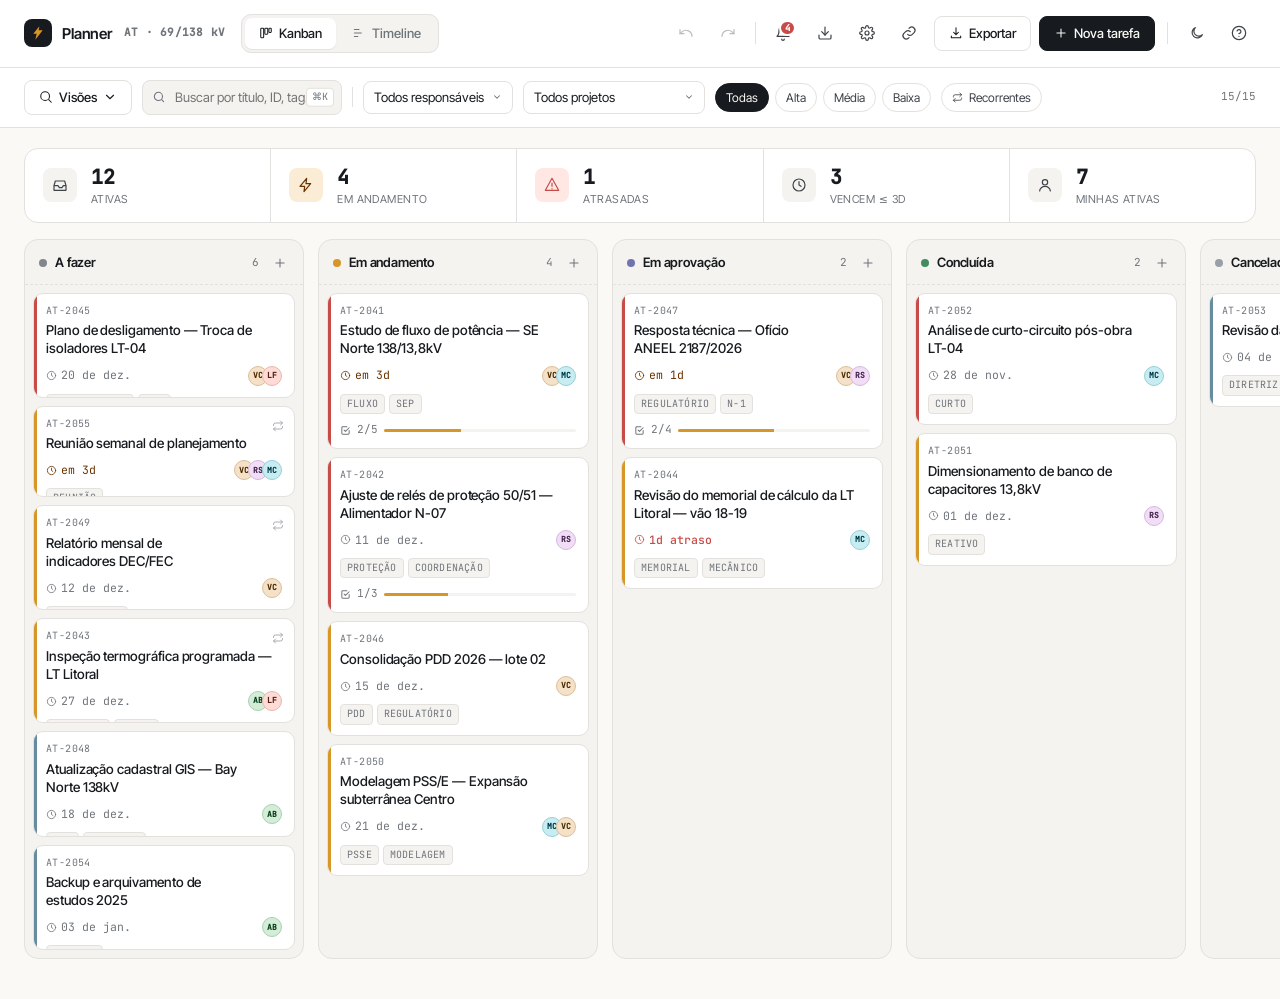
==== Planner-offline1.html @ 7a4e3444 "Add files via upload" ====
<!DOCTYPE html>
<html>
<head>
  <meta charset="utf-8">
  <title>Planner · Alta Tensão</title>
  <style>
    * { margin: 0; padding: 0; box-sizing: border-box; }
    body { background: #faf9f5; display: flex; align-items: center; justify-content: center; min-height: 100vh; font-family: -apple-system, BlinkMacSystemFont, sans-serif; }
    #__bundler_loading { position: fixed; bottom: 20px; right: 20px; font: 13px/1.4 -apple-system, BlinkMacSystemFont, sans-serif; color: #666; background: #fff; padding: 8px 14px; border-radius: 8px; box-shadow: 0 1px 4px rgba(0,0,0,0.12); z-index: 10000; }
    #__bundler_thumbnail { position: fixed; inset: 0; width: 100%; height: 100%; display: flex; align-items: center; justify-content: center; background: #faf9f5; z-index: 9999; }
    #__bundler_thumbnail svg { width: 100%; height: 100%; object-fit: contain; }
    #__bundler_placeholder { color: #999; font-size: 14px; }
  </style>
  <noscript>
    <style>#__bundler_loading { display: none; }</style>
    <div style="position:fixed;bottom:12px;left:12px;font:13px/1.4 -apple-system,BlinkMacSystemFont,sans-serif;color:#999;background:rgba(255,255,255,0.9);padding:6px 12px;border-radius:6px;box-shadow:0 1px 4px rgba(0,0,0,0.08);z-index:10000;">
      This page requires JavaScript to display.
    </div>
  </noscript>
</head>
<body>
  <div id="__bundler_thumbnail">
<svg xmlns="http://www.w3.org/2000/svg" viewBox="0 0 200 200">
  <rect width="200" height="200" fill="#1f2937"></rect>
  <path d="M110 40 L70 110 h35 l-8 50 70 -90 h-45 z" fill="#f5a623"></path>
</svg>
</div>
  <div id="__bundler_loading">Unpacking...</div>

  <script>
    
document.addEventListener('DOMContentLoaded', async function() {
  const loading = document.getElementById('__bundler_loading');
  function setStatus(msg) { if (loading) loading.textContent = msg; }

  // Error sink persists across replaceWith since it's on window, not the DOM.
  window.addEventListener('error', function(e) {
    var p = document.body || document.documentElement;
    var d = document.getElementById('__bundler_err') || p.appendChild(document.createElement('div'));
    d.id = '__bundler_err';
    d.style.cssText = 'position:fixed;bottom:12px;left:12px;right:12px;font:12px/1.4 ui-monospace,monospace;background:#2a1215;color:#ff8a80;padding:10px 14px;border-radius:8px;border:1px solid #5c2b2e;z-index:99999;white-space:pre-wrap;max-height:40vh;overflow:auto';
    d.textContent = (d.textContent ? d.textContent + String.fromCharCode(10) : '') +
      '[bundle] ' + (e.message || e.type) +
      (e.filename ? ' (' + e.filename.slice(0, 60) + ':' + e.lineno + ')' : '');
  }, true);

  try {
    const manifestEl = document.querySelector('script[type="__bundler/manifest"]');
    const templateEl = document.querySelector('script[type="__bundler/template"]');
    if (!manifestEl || !templateEl) {
      setStatus('Error: missing bundle data');
      console.error('[bundler] Missing script tags — manifestEl:', !!manifestEl, 'templateEl:', !!templateEl);
      return;
    }

    const manifest = JSON.parse(manifestEl.textContent);
    let template = JSON.parse(templateEl.textContent);

    const uuids = Object.keys(manifest);
    setStatus('Unpacking ' + uuids.length + ' assets...');

    const blobUrls = {};
    await Promise.all(uuids.map(async (uuid) => {
      const entry = manifest[uuid];
      try {
        const binaryStr = atob(entry.data);
        const bytes = new Uint8Array(binaryStr.length);
        for (let i = 0; i < binaryStr.length; i++) bytes[i] = binaryStr.charCodeAt(i);

        let finalBytes = bytes;
        if (entry.compressed) {
          if (typeof DecompressionStream !== 'undefined') {
            const ds = new DecompressionStream('gzip');
            const writer = ds.writable.getWriter();
            const reader = ds.readable.getReader();
            writer.write(bytes);
            writer.close();
            const chunks = [];
            let totalLen = 0;
            while (true) {
              const { done, value } = await reader.read();
              if (done) break;
              chunks.push(value);
              totalLen += value.length;
            }
            finalBytes = new Uint8Array(totalLen);
            let offset = 0;
            for (const chunk of chunks) { finalBytes.set(chunk, offset); offset += chunk.length; }
          } else {
            console.warn('DecompressionStream not available, asset ' + uuid + ' may not render');
          }
        }

        blobUrls[uuid] = URL.createObjectURL(new Blob([finalBytes], { type: entry.mime }));
      } catch (err) {
        console.error('Failed to decode asset ' + uuid + ':', err);
        blobUrls[uuid] = URL.createObjectURL(new Blob([], { type: entry.mime }));
      }
    }));

    const extResEl = document.querySelector('script[type="__bundler/ext_resources"]');
    const extResources = extResEl ? JSON.parse(extResEl.textContent) : [];
    const resourceMap = {};
    for (const entry of extResources) {
      if (blobUrls[entry.uuid]) resourceMap[entry.id] = blobUrls[entry.uuid];
    }

    setStatus('Rendering...');
    for (const uuid of uuids) template = template.split(uuid).join(blobUrls[uuid]);

    // Strip integrity + crossorigin — blob URLs from a file:// document inherit
    // a null origin, so crossorigin forces a CORS fetch that SRI then rejects.
    // The manifest bytes are ours; SRI protects against CDN compromise, not this.
    template = template.replace(/\s+integrity="[^"]*"/gi, '').replace(/\s+crossorigin="[^"]*"/gi, '');

    const resourceScript = '<script>window.__resources = ' +
      JSON.stringify(resourceMap).split('</' + 'script>').join('<\\/' + 'script>') +
      ';</' + 'script>';
    // Inject after <head> so the DOCTYPE stays first; prepending the script
    // would push the parser into quirks mode. DOMParser always emits a <head>
    // (synthesizing one if the source HTML omitted it) but may carry
    // attributes through, so match the full opening tag. slice() rather than
    // replace() keeps us clear of $-pattern substitution in resourceScript.
    const headOpen = template.match(/<head[^>]*>/i);
    if (headOpen) {
      const i = headOpen.index + headOpen[0].length;
      template = template.slice(0, i) + resourceScript + template.slice(i);
    }

    // Parse the template and swap the root element. Scripts inserted via
    // DOMParser/replaceWith are inert per spec — re-create each with
    // createElement so they execute, awaiting onload for src scripts to
    // preserve ordering (React before ReactDOM before Babel before text/babel).
    const doc = new DOMParser().parseFromString(template, 'text/html');
    document.documentElement.replaceWith(doc.documentElement);
    const dead = Array.from(document.scripts);
    for (const old of dead) {
      const s = document.createElement('script');
      for (const a of old.attributes) s.setAttribute(a.name, a.value);
      s.textContent = old.textContent;
      // text/babel scripts with a src: fetch and inline. transformScriptTags
      // does XHR against the src, but blob:null/ from a file:// origin is
      // silently dropped. Inlining makes it a plain inline babel script,
      // which transformScriptTags handles unconditionally.
      if ((s.type === 'text/babel' || s.type === 'text/jsx') && s.src) {
        const r = await fetch(s.src);
        s.textContent = await r.text();
        s.removeAttribute('src');
      }
      const p = s.src ? new Promise(function(r) { s.onload = s.onerror = r; }) : null;
      old.replaceWith(s);
      if (p) await p;
    }
    // Babel standalone auto-transforms type=text/babel on DOMContentLoaded,
    // which fired before we swapped the document. Trigger manually if present.
    if (window.Babel && typeof window.Babel.transformScriptTags === 'function') {
      window.Babel.transformScriptTags();
    }
  } catch (err) {
    setStatus('Error unpacking: ' + err.message);
    console.error('Bundle unpack error:', err);
  }
});

  </script>

  <script type="__bundler/manifest">
{"9ce0ba83-b51c-4f7f-84f2-5713e4770f3c":{"mime":"text/javascript","compressed":true,"data":"H4sIAAAAAAAACuy9eXvbRpYv/L8/RcW3Y5I2BcXO9CxSKxlFlrs18XYlOZm+bl+pSBRJRCDARoGS2Ym/+33OUisKlOw4PT3vO36e7ohAodZTp06d5Xd2Hz68Jx6Kfy+Lqaq0EqdKTlt40sAfWa6uVVmvlqpqs5/[base64]/gLfR5VlQqH4hvTV1D/n4k9lydVIyqNL3ASulFJpe5+JZ/DN8OuIrBO6+HUBv3WxwI/uOXX4RW5cwW4wIZLqI4ED9/GI32730YwoSMhTcBtpM/i8FaK6Hbppi2g/1794S4lg1RwQ+q0VD6QAwe/2v2dfaY3u/[base64]/er0/PB5/2cwx7KMv3p2evjH7c3NGjlPtXd2fnpydH7x4tXT4/6PaSkvlnWuOv09ffXs5Pnx6ZYeNzUsVpP48oeTp7d8eQ0rGn959Orl+fF/bhnstK5a9b4z1mevTn88PH16cXr8bMtE1c2NbPKLRs06c/Xm7DWwii0TtdYrYDK9Xz4/OdvSb/P5RVnoTu9fHL941f/pUi3r+Ivnh//nz/1flPJvm/iLV8+enR2dHh+/7P+sns30tFGqct++OPzzd8cXJ+fHp4fnr04vzv784rtXz93HRasa2daNKf7s8M1/JkoP/v3fTckBFLWcZa7aE37xrBou5Wai8PekVMRlhShmInyBfLFal8jPDJsNCnzh8WJTjRCNatdNhV/u46MP9/A/0G/3fVs34qBn2A8ehA29TRZ7B/0Ky6Wm5d3+PTu+ziiwFwH774wjKBwMKBooPt2Fc1uIh+J7pVZatI2cXtHZp8R03TSqgkNRr2Q7Xagmw7K7Pnc/okJPbRk4L7A5rhoq//eialVTydI+gJGJn6mGermqK1W1H/jtLv6XW9/D/kJ39+/a3wl0ZKDhdJgV83UjkaT0eroQUotFfSPKupoLWYn1Kpetogr1ol6XuaD9mItZ3cASFK2olMrhEOof/HfQ4BG2ZkffNrLSBbQcjSD++HDa/u+1Wiv7ZTDwMU3lrnjDJ1KjVk2dr6dKTNRCXhd1A8O/xDGr/A0OSF+CUFOquZxuQNJQGVGUxo4W1fw5vtoTM1lqRU3kRX4GNaxLRW+pKi7zUfNf31SGVKjsefwSRDb8wiy9uFnUZgXqm0rIauNeQlnZCtnwSnFV5UZMFBz4IAW0zXraqrx/jV5hu78pbdomn6rJes7tPmvkEtf2g+GF/PHx+7aRZ62cXpkiZmNaLqhVXGqo4U+z583O760RSxsewDuePkr3M+u2KA5cf8LWXft36wH1ASYL6BlLiWK5IpmI9mhRAW9WuZhsAopqFIj1QFT3tvV+rsxqU+1mSm/5Bgsf5rmq8vUyGK8bKiyc5koHAxzBYZ4DD1EwZtHWKzHDMd8s4FIBL2hkQOtEp9eyLGBP5fe4UmDx6ZkbeXNLzT466JlkO7nQp6cKdn2rSGZWbkLNDO7olZoWs2IaTf29e95A4ZU4uOMs7/ujgS+TfYcXwxGcgIOBI4fw5PKp1R1Qu2Lnc/4zG1VVcAKfTeuVOnx9AqsOfA4X9vj9SjUFTk0pjhoF83l8DUv5J1nlpRKHr0+yoJojOV0ovh7YqoIS5/Y4OG/kFKjBb/FlLa4q4HuT9VyPxWRtTp2VamZ1s5QVXEGVbotqHg6AePWfCqDecBD4Wot1pVv460Je10UOd+dnsizhFiRmSrbrBi/Az4qJami2dbuezTJxUrVAMnjmUFNED2JaN0os1XKiGryaLeG3krooNyIHYhGazhHoK9ZYaL1WGpp5evyDmKyLMtdZOAykstTMnOMBc7Mopgvq5FCPTAOKqVrc1M1VFnDgM7zwnTBn15bvp0WWvZ7n48433km/1/ei+xWePXvdR/bk8DoX9TzrPVDSL/ZvqakrdKQe+7tvshFTWZpruNKw+O2izjW8keI7OVGlWJXreVFl+AV9dlKJ16evnoohyFGVWMnplZwrLW6KdlGvWyGnU6WxUiIrcwrrEV/x24XawJkvSjVrQXCzD4pKt0rmuOKWV9/IphriXmnj49GxIxDqhkAkFyVuF9nM17BndVaqat4uxvAEqAXUD4dNIzdDLPmNeCy+pY92xGOxJ74ajcXFldqIA/F4n/76A76nH48e+UxQYK1vsdSOePzObxifvtu3ZS1PFGLVFFX7o2yqopoPBzC+wVjQCKmfo+hcvUf/s1OimqZuPm5Ontx9Up54s/IkmpYnbl6e8MQ84Z+9U/MkPTdP7jI5ONK7zI4/PUEVJSgoowqMrMiaqelCVnNUMIEyqqznxXQsNvVaLFGHeSOrFsgZVFHmO7pfoIBal+rHol3gkflUXWc3NzfZTxro+kaVZRYszlZB8iO4xL5XnxFe7igGDUfBuU5f4/15MAqJZylbOOAHX+qBWymmGPgPaGamsh2+xTrejQJ5RemyqNqdvNBwCuxU6j2o1ypFauMdwxR2tZypHVBJVfOdaa2aaSyyQEswv8+oQ9z0Uq48bWXRqqXfeRY7zrBaems7N8LT50g2arYu98TpS+/WkSu4IWpRV0QKq0bNivemN2FPsnWlF8WsHQ6Y0vbEQDzieaNGflTI/CropCyh/roatAL1qatGyRx5aCZXq3IzYg013n2mEsoULTcMvLpR8kqLk+N/2xOLtl3pvd3dedEu1pNsWi93Z6xi38XZ3aVzeffx1//8+CtXx12XpKp36CYK/d4p6/mchRP494wnHfR5bQ0XKup/BkfJkPfDW9x078Zmf4yjuRtFNxdY57zIYSLPWtkquqE+q5s31bJeV63K7XWNL1zxAfGyrlfD1XpSFtMTkIuqqRrj6aaal57U7e/DC3u7RAVQ+HHmvfQ3m726vqQ9G1Ty4IEY+g8y0K+UcoNlf/klKJxV2C0Qm+mcLqV2+wyauiGy+h7PorDdR+J+dl888gYY7Ok7TuVb18K77u7pyPJ06Nw/[base64]/QSfwVBz+hLAuEZdgn1JFRMeUqTo4WaXmlxs1AtqPzqBtcSuSEOUxetr90ptF1jq2VZyUYujZoF5vhDtLlQbVSYHzfKnrBwEXL1MBf/eVLXpZLVB3HerBUQOLc4ptuEqKGnN4VWXheausXrsX0yK5wiaJeVZi+onj1PLxB2tKOCtfc/IT6M78Vz96xupkq7lcjYosnarwp5uyiq6/pK5TDFFVB/ofmKCARoqpqqppVF1W5oS90olI8fPqzq9uFDoEkpnr56QbpISQyZPzU1/BnkF7mxc4s7FtcRGwbxBpql+nW9BLpXK7C4gSKhZdWf7Y9Z8YHmfbGQmgQnUOqsW3GpUdCADXgjiQPgHsnjjuGc3BRliWVoNsQlTZLdFESll5ZFYHkqa+q5tH36sShL/gCty+7N04IVp5dxLz6WSmmaaCUbRdfTDsl/awjpA44d7+JHOAlCzlrVhBuHiKS7cb4lceiDx2MEnBZWGytLuII7qmUWRd03OoykCpQoX1XIIpBcrTK4ZwuM7UhS56noP3wHM1f9YNS7Z07VqpS4a8rSDBAJLBOH5Y3caBSXkG7rxicyUFCskRKpuE/3vE4taHjCs0FqUSzhu0mpuoSpGkWnl5ivZSOrVvHCB3UgLcJGXi5VDg4M5cas5VjwFUE85HswLFTYAyIEXkMcGF27cbcyn4FZqMscFIvrTj9/E9Il49kHpNBStQpnWbxU79tofv970jqTGY5qK7H7w/902m+85rYQ/5kCPxih1xOt2oj6kU3imaHeF7rV9lpwAXeUoprTChXaVGaGz5+yvR3qX6oGr7cgMbRqvgnENHktixK1gG2NR4CpjwWjAlQ7qKUryPC2BprOxPmrp6/2QKNaayWCLoHYZS865hLzUOTrhiheYYf+vmS9kk1byNKjan7Cp1lbw47GfuUkCf5dqP7lb0DqZ8wit5G5Px2fTuWGGQ/8+5w1mLF0fiBe4Rpk9Nu+VstVu6FX7k5HbfIHs0apv6mhV3C0H4vE36GzEAryC1WuQHMNwjDMG04+kT1S5cy/qfjisZ0mK30MgfY1Xl/B9WTMC9mYSUF+jmXg4gj/3XfP+SO8tOFfqAs4CZpH6YmIQDRqpscoBcO5wrMmRV7MZooMqzRJJfQgu+cagg/FgT+RTutQwPIWf1N8oZnJddmaUaBMhY5xSpairhQ4ZejYRGc0XZ6FzrZsKjqwVf7yS/KGYdXNdmo9vUGhQ0ustaXa1d3GH2PpwMoD9CmX+khpwJm1P5ck8LnlgNt7aHX6vkQOHW3WldCbarpo6qpe63Iz5g6yBh7aVWANW6OyaqIE+x6Itp7jdTATOKFTWZnjBS479YoUXFSbZYt0ceEZUu/VdN2aW49hd9BL00lUDEyp7Xv2zgFnce4PnFwJPSZpT7rcr21sLw0TxfcQYe45q7oA9lxRhdCX2RrNZUM4D4MZGmXipFOPVRSsV3hmWppz29tqulHBCt0JOcoIDmmwuODCapzRiXJ7nuqbNfWSNtxDe/qjTsSOHpbMGyCSVKOmqrhWr5E9wVafqFndBL4w0TVrjLcmJEH0zgx6DK8MS7O3NtDtTJQhH+BY7FUJnfVWKzyGf3GH523nce0NsuWNxP+Ml0x1l1Pc+Bm40/wjznJt6NI/x31dQqxpgAMlzesslftOCOlT2HeDYzexYLa+SPsdd8sEjsTRa/SfcGd8u2jqG1z8Y9Ty2aN9mGXZaE+08ooUG3wW1TOenGvZFGSObmujfwJlFGnYnIoWBUhiatvryZww0TlvskjCYbflPmEmkk/Co+Uz6Wo+WVPD3fh8Wppfr6PxtYy/Uj/zSdqZhx+5PZncWDMJJ8WdNmjPDvXUFcEmjbdliiA9TQrTpEeFHT1ISIhP1apRoPfOQcTX5mCAv62zOt4AQdeOkm4xNQ4b8EsRk9dFNeWpB1ESqZjc2eFWx00ArSxB1hw0Cld3XrNf/bK+preivoYwC2LlVB/4GTaVmFhRG3xIWAV/o5yKfa7aFkM0YBtI2OjoZjnQLAI5Jz4n6qPlx84ADvrAciVPQ/t2YH8Mxp4JYCmvlNBweMPmATUxnMogME6bAuUSjUTHF1TRqL+ulUZpl40AAZmSch7qWjUoCoE/DASNlGB+ywbvxlYf7OsT3oYX/jHYdCjigs5rDGYBBgmWPyvv0BjEUCtFfbmzYe/rJ1//8ygbvCNGuX/Pm0pYC0NSRV2xbTKgaBIzyXRRVLPaHQN88aJaXrNhZJjYLWPhV+JMR3PV7iW97MxFcjj4UuOZAtvWLTw6kpSyqMR/yGt5hmsXEnkmvtQD6u/br97xH4/fOWuLcFp6G3bjOxjwf0f7waRZH4lZhXfxoorI0Q0BLWvBu2wh9aubyk4U1THyR923IFx2HLX2lh6/u9XFwa7J0/VyuYGJDq9Z+NitlzhI8byADx3V1bWqClVNA+9dEKLM/VEvZFnWN0L9dS3Lot2IKRiLcA710Ru7ub1uvl436r//[base64]//[base64]/WzzD9oUdSUZZH7Mx2DvSRXom22XiiAjg/0LDMp/yVk2K6XgjQ+Slo6cRQJTzgnDNJvyjR267zkjyZ4U2U3MbXK4HKx8lGzGqQBwoKuXJbAi+x6BQ4xqIDuM3KdqBNfQu5WqkK5HqoVq/BxUflvl6g4RhhWlrnTDyUoBAG4WAsrtTGBlHBFVu2bVNM1qAEODo7s449Y08kGAvVTrMRcjK8YFOtbVPgRcvUho6IYLtCt0/zPe18n6OOw3HfoCYV2EHGNZkKgc8taw0+9ssl71DtaUhJt4fMz1UHeoRLovhLa/ayc+gzY5423q2X8Xa9zMR34Jhdbcz8YssgLUlTHXGmV7NLNLO7jfa6KZZ4NLy7NPpp/[base64]/iyQ43QS9wBoJWjLhRMukU1H7NcD6OYwCqTHxierXM0caJTp6lVfIc9jqnXbYYx1NQoo1ubKFABURV4JF+Ket2u1q2pzxh2b8jTDY+EIRHk2B1Fr+HQfooqP9rTbPwgnYmzX/E64H5ZGE0a1gk9hNJ7yEmEbBvDPopqtW55YojXQBOWG1a8l6VWemx843BAPBLaEW4InmGAwC/cJp4q3daNHxJ5g5MFn7nJNAwzXslf5WXtnROOp+3HsQZIC9+rzbYjwr8i9519/ulErqSDc9omZLyBGIqCFLIVnAh107IQIr7UGepHSDVJy7Jc6xZNH7i78sQWMv9Zmw0E8wqum5F45KsQzLHZexQTfYJIOmxrNDmzzVzTlmqbeg1q7EVdtxTBukQ70OiWQ3iu2h8bWGRUqQzrdauac7xnFVVl/rzBEoF5njynnZfxgbCf+t7HXuS597Tj3hh84d13UEHCXeVmbLdiJ2f3wspgLH0Z6cWviAIPxLf+2MC9eQgOw0HJR+L+6L7Y8wvuG9kNQpZBUgPbHcn8RP+NghAFwKvYhdhG3033WVMvKTYuXocj0i/gOuCtNrx0tYkxD/ibge3Ry7pV5qCE3Wj6YcKlDDOcq0o1yLMh1oA0r3BM9XZ3OPKipDo9j76AZQjGYGxK4iC2AO3uij/hkVLX7VigqqUCrWXdiJ9gqxUVBrnS8EOq6eAr+OyArwP4GWCu4IWgWkOQ4SDBEk7JeJkTH1DvV+SSwOdmsWWYI/YON07ScPSXG+dMzmcn48vMOJQXFarW5uT2Z2yB40nbis+QoozW3widiUo2QEwsXX3wtb4pUPD3F1jgqZQCktmLmdzgmUGRsQzQ+9aDrul++Zpwa5Lf+RAyiS8Nfkzq2xi+pvv5GWLXvADommQFPqZL4msD6LL1W4vq0l/Bc0B04Uq2LWUHkcRfsux3v6MP/G3gdcgHxnFdMWEoRhvqqCLoasTHjNsBbJDsqK40iNID7+ALV9BB+cQNGxSfO7dsPsgugj68NmhA6T7E4D57yXb8E5OUkjiv5LE0FoNnhP5zSuA/qXYsDE88TjxF+ahL7WsPfoD+wfq7j77o8Neg77agP38f7vVMZh9Tz2jjw/nzAgCD0kO0uEH+EMNewYABQChQzEary8svN2Utc3EQls8u+EX3C3BF6xaHp8H0xcqQu80CVDPkpkejsHGrF3kfL0Li4HJrkFyPW7S2M1mWIBSu54vUMZJC52HVmWc9co6SziYdlnBQJMdnx6c/HD+Frfr6zCq3r9RmDzU+Y2525v+8uAAkuOgJQuDRM2OYxpBSgJKQJTT8vdqwyepsgXc5792pmoXvOOLpcFKvWX4+VTPteXamC1jHv1AmXkj9A8gcoNYnxJ/UfSOcIxuGCOH64Ic9GwQ3Dxgd26ntfM9V69XwVJHpuG6iaqCcR7PQNtf04AHXaVwaeVZCwksp7zzDZIJiqH2wSCFDCcya6an6Xm0+daqu1OZzTBVW8182VXCJvGWq6MX3agOj4Nb/iF0y9snEDcnEYyLhHhqHTgrNTJm7fw7G/kX/fgrH3V/ON5WZfywyf6n3xOWV2lxaj37UWWTivNmwdwdDMhg/nUZpMOeiuFxU4tLO1iXj2dCkQtwma35BN+ZVhG64cM5hFXQhh2sXe6xPF0WZO5UGxdLzhQcUWtAR1OM6ayxWRN0eGmMS3uF+0lndzHfLorra5enZwXUaDcKV6qUTnrPk8kVUGIRfpp0hmEaQzp3nA/o9JFswDiMWsmxSOoZr/BFSFHqqZr+eQk/V7KMpNOLqvRQalbuNQhs1+x8K/UgKPVWzT6dQOLRupdBTNfsECoV6Tmb2AD+SVVW336nDdVujGwmo7racQ3xP8o43/+ILZ0QHUCczjrwPHpjvSKDZWpp87V+CHgNOheDD+KiLI/t7hc7+1tgHItxZaZHnbdDcu3CT8bZx4vj9L/V9vPPJomLatiYtfMm6jzPSm5JHjvODsQ7sjQI/v5y8UtnpfSl/[base64]/VWbdgRGQy7h/op5cGDWGmBWqzIWcA5G220CSsVlXeTFDz2ZgznOCh6CRMuxayjf44Qe8oHYeIu/rPL1Sm/[base64]/L07riRQTeO3pVgk0QrQFX8dQ3srMgBQWi2IZ4pO/uDKzLbcC+BWT52jX3HRnU/vBdpaqJwrWsSkFRQN9S8h/9vakJdw5UTb1HZ0DhhAke+xzFErvVTNa2bPLKJNkqvAO4dDNkzw/xtUJzyuAAoLWqC3LP7s+O/x+4WjMkJizUryc/JAT1hpGBxrXDjrCiEgS2ixhVRvSeCEODGT2GkcOi4LYi7j2JUcUA3i9r6LWbR6nJ8F+/C3Pil/ajk1Qu5EjXFMxsUPOM/hie1q4l8RyDEEEzcXuIFoarroqkrwnbjD8y8XVC/UcXCxn90mmcvhmoe0LhmZzryCSVcSnDphChv8qeFj12f2sRMV3W1o9BZA30ThsQJjavUmN0OSNp2NRXVtFznCiIQm40/ImgUQhdb9tsfMR8k3EzCZoVjyatqXtVwFBZtZs7stKgcztEYLwoE5DrwvdpDydiDVsZ5tiPtvLppitZJ0+45Xkcc/rJwsGR4vgCTZbYI5ADQmrjsbsfebVhjMUBJ9zOPJXrBg4GGwrGc39SGCDULMpSp46b2zkE+LZ1viMn8oDzaQIfzJEly5KJqyNZ/o8QC3DALPmB5QMTo7zxnOPd/n1nDpty8+SheQRS8f0GIwuOZhums2d9eKm3nZB0al+mGKDFSLskRWNQTSM3hyB6u8+JaVc5K/DBwD/bF8LyeanqwI1dFtmiX5f8iKvHOniicIBCM+Ag2mke80jeq8o9bmBM0s9DZo1UDtx/0ccWthd7wU4vbbD5xCml6RnCgzlrAvuWdZ7h7Ow9pJweI1QgPTajynVBMVtTGmu/QuXMmDryriXczieNt7npLT91REh3y9Mt+h/xWe/yFnII2aMv+SXOMfkiuaAeDjmc41AAc+Apf8S1litgLC5ma7Gq4t/zktkqwGBPSkv3FPRkKyInEVfREgu1BpEQCgRkAxhsZsgRuGGpJxB009ebrEag+vghtQXFEki0bKhiwZ2/Ny3d2Otyj3jsrgmfyVjNizZLc/8B9FwIBOfbdRJUDPgzeFkCCn6kGoPXqyjnbAteo1A34apRlTeFg/tQZaHhU0nDLzxG/NgFpK3bEE3+TReUPDsRjNxXYSmbKwCzwn+xmIRTAyyXq+cavxfYLgzFMyEf0iWPtNuKsEAfiq31RiD9Ew9oXRYil62p/W4Q4uoV4JByOrt0mITH1HiTxIeHa2cYP0rNG8S2ORk6Vrstrhz1CN/PQV8JEr2dc6LV/XbIBjfaNNcV7z/Z7N1a6Tmq8Q//+5r9tq/gV32HDdF2igNX98gtw8VgHGXry9bseiW9vdzYavKkwVH0g9tiYH0wBMOJgoB9nF0vycKg3GpX4SGvG3ax9vuBxy028V1trbuddh9eyrtRhlTNkGBx5dZkfG/mwUjffu7mDVavUjdMQBF1z32XUS/p4LLwX2Gfv9wX1P3hitAreM9YweI98AdC4HNiedYCTjkrk1VtFOg514l/SaJ4BbgEOP4BR+RQhD1reIuPBazOBVirvk/KA5KxSxcsS5T9L7OwY7+I+K978tgn5AlQJht9ap2MZ6mIJBQHU3GA7Ujmi3ZoeIFZvGD7YEU1fNcUcIAv43IPTclqvipRcylGZP38Yi0jyv7uMS7KW+dzKWU6sVY42KaULiFmEh831I9wAwROZtD/2ZeZaYnlN+bRNNZLUlajTXwOMaajYk5PAXVrZzBWjVNngFaccNEIHOK7ynGqvqXoiJ+QUSu4IrDekVEte0ADc1022o64kr8KNSUuI02A0oHZQY+g/GCRhYiEA5Fo1Deb0cPXWnMBIBXv781wVYKpBIQpKL9DZl+yPPHMK6JVsPP1a6nZh3piO9vLUjiDyj3B36BXZeS0UwWuYlzpAn0/KGh7TyYwc4//ukWdELM30ftOZx3+Ma4OjxT7ZiVOWukF+0S9ZiX4x0S/08QKYldx/vqWi/kuP7wn4Pxeg/34XoNvvKP3ypAoktjtZeDrS1Q+qKWZkWrFQBs6yGRg2P0p2KjRqqH3pyeElGXMmaxxuAVG/pGKXvf3yUJRCCa0gfm6FXIpl70bJgAGS4RciyDJ+bLyk3SPrE4+fdA1Zgf/s2fHrQ8yvCcw/Gxjn1bM33wVv9gaBMvNYT+WKJF8IJcLDQ9cM7gUeBCYEBy1tOP8FYUfdS9iQ0bjMoonCmi1KnJl5UxDNalQEPkrBpdBr/26GRkN8eqrm6r04ELtvD/be7c73o9fN87q+Wq88y+LgYLAnBgdfDYzWebCHD54MaAfENeR06ooD7B2bqoZe42MfQwh8qzshKkFX3mIZ3psfwovJ4HdwWAftdvYQAQyfg42HskQaFBBy3kIDNTqeSM7dALwXcr2Ihbx2xmln/Wc/iDgzgu/K8ULiwRykeYO4ZA5XABnmOFyNv+w+gsXoruKb8LMhxT6Em0S9b+1E9zczFoPfPdgddLnMHzF4DP1DkIpbBlgGcGcyGqNm0l5F2AFOAgZVj1eFKXpo/6KwWrTOsAcSIEqjL48jY1sFmds/gGCt3osT/H+DNk2oI7PgcwukwCPv2TzekvkBb8yCYHrtVQxb9rALntaEmwd8BeVLmCOKRy44/YQD3ZuURZWXm8CfQlWAL+YOazL+EsL1pKynV2JVY5IfMFGRT9XxGWG5BdouSB3v3Up9fmie+wzRu551JX/KZVgW06I19B1m7UwL0l6do86ZGezhIUrT3fIo/gDgjGkavV6aJQp/nNuT1p49LbVq7wVnLb61CB7Dr/854V+4lKuTqq1DOWJMe31s2MZrTM40xqvuWf1MNl0ITQ9RxPgcWgEn1ETiilhBdWC0afScz85BMP+HLl+BnAB6Hoh4KwhGpvhFjUtmrlWeKJJMR03QiUcG59CyoI4gZ7Uc3jUw/tZLIRMKwumIQQ4XMv6Xe9FjDtb0w4e2tEj/MF1VHI9kKN6vyfTIDC8ZFCfCiCZfINjrK5SMX7xj7+2W6ESDhp+GIvAFnUuxEG3SjUOk2pEpwRUM6ZuRwTJDsEQUGRGBBt6NGbcaLwlwnEmGVUT4AgqGJodOPgsdhRpXFawVzeq6RaUKUS2tq/A2hZgD2sOef//FVxTnYPcZbQpQQjs561HEji+481+NxJ77Mswoy6hW3tR04k94qx+5XgwGkSLb9rDDJOFft4L06WxqwejE3UFSzRBwJa/XMWMyjY3FYODLTNNkkMvUa8tLoWdvXj7lJIZIMxkI5H0TGof9saPUZTG7JLxYPIPIWYcwWTR6/XLQG5ybBoJdzlRclYGVEMdnzwFfu1mDr4+u0WcI9KbW/5dj6ICGwensJour8qCY4C9wDaobzukFEsyVZkdJikMWea00nMYo90nvQHRT5M0JnqiQqu0L3rGYmc2+gTM4Kj2KmVHvARt/eKfoQhFzh64BIqA2A3gwqRmHnF8TrBHAxV+pjeZtvmFfmzGF8UtfuUKa02vVaHVYllapYVBn8xrv6gZbCLGEqUh3g9FhLB6J4WdfwF+3dOLbO3bIKgGNm7JG8YY1PJLZZTh7vxp+xZ/DmCWhBNYZDrInsYfZOh9Z9pzWiyJbylZrvQh4Qp/k97gjlWD17p5YcVC359yynrSNUkeImovaHNCO4S//XJnV6yo3EqGFZKdvPQW7qZ+J6ZYjxztXxKPg1u+JTeaQsXYjt5W36aFYmZZWRHlH/NvCUxqa7iN8ZzCS+HTkw7Hwli2YyUcHCRG4V/7ltjzxN/LyCoVAHHJLCFnPKop0ObG/3UwFhzWLz/[base64]/Uwbg+G+Jb1tFTfO2C/Ax+XF8WMn4Hw2Y8IHrgeZj/VRTUENHQ8tj7AsRU2M0JUJ84Oy4GcS8V6F4LxQNTVslQkQ3uHypiUtGazcahovLVS3iM+tXiguawMw71m9zlpHhtUH3HoG8Z4zgq641+GloYgkcHHKPbxp6llKVdeNQFK2lKuTAZmuxtI4RUlqYHTTckpJ6koleSZS2ZaePjBjdhybJgjo/JTceSOYfzDh9CBdvQB7zmETChXLhCwo2A0yDWMEYP99AYV6/+MTYNxnLk7Jo9c3aCjODZZzzhqWDtUXV+hZMbl6ZPgtUvJ43mUeMqW6MJlLm2hncyJMBy4fCDevnNS0tSKR/ioR7tFn9KlMbo4otgW9wHeWxMvAaozRWB7lkVGqndqpusPRIkP0nqBW3YB1fCbbAUcyq8kWUNLRjd9nhxkMiMcNt+hnMD5K1jXHiKLg++rR4/2STcNtx7jgFVtMAQytWhVl0+RyKYIZHM9X/wX8ywIvzDsJsG3ZnVzLKcL2Ob/aHzL9azDrPjdUYJnha8SLMcUSFCEa3Ec1WNI5O6k5FWWQar0DSegsSbyUT+lkeLlQ6cTHebwrATTGaZ6N7NsQjTvSGOom6DKbCd8251cwQcN59Br1A5JzuHm/JUk2tZWQRrv85gbR4a625YjzaC92/MHhOmiMyGY2VNOiYVZ6IpGG9kMrWxpwQe1PNfOwYCUwybBm0kaC8ZQWxXFW5rKPstkQiPRZjcX+xD/nnSGhXbTJTXAz+mkVRcyUd5jay26UgJ1wIVQGuDPsU1fyTFgtgGOxPZTA5pgeDnR6AUpJCAls9dbW0zXJd55ADQe7Had4yDiNzZJcsB0/HWydcWHj38HpCOIlhtVdrBgl36JS8vAzPpRdVH1ERVDPdijDh3jlTdSEydUIp00cKSlsxdqTkfMoJwoo6O5y61i4BfLnDvK6JYQoULrH0V5MTMasrfXDxEkPXkHnAGwau4cdI3qchIkphSXU1nCWrfqiLKhfVe0+tJU5VArUAGBw0LvTWL0ZNJda/WtJ9AZ+EUzc3H0tQ/e6MU/H8IdDIJVZYMqMchYyZgdy3XZFqsSjy6zk0zuVYq8Bc+wed0Uf/Pib9G0bYsB5101xRKR1oGwgDHgU40TJRsybXvr6KqiGH72sr2pk/2AHJqAfb3HC/0So6jBNREbtVyeanwmJ4DXPrSNj/b5O4DrDz7i54en535xL4z6zDz0OkORze1CFW5JOKEmbEUF27ZVhEth46IveFA/[base64]/82MBH5CvZ+a0l53t3701MXCvKrMx5E7gO+E4KicziY6HVdN/R6EA8rDW4f+8IYKWYKb1Y2rDz4AyFRKqSjbYlJAoi/[base64]/pATx1o2/WaI63ft7co1B1SZPB9oFAfez90uAwXffOa4EgXycrvJZqJTqOPIINoOEFFdx6T/1HfuIJCMLjelm4d4JPPNsInnzTEJ3ca45N4kE9uH2Vw3v6KMXr13HmE3je94/PKwOj6mkmNzYkAn4FJpY/SO7Gq3lP4UxmW+ePvxLC85j6JYZnvb10wL57219BiJxlIp6EOKSZzi/QSRFLW6bPDnvFBfOm1cSkwE2o4PSinVLVQsxmcw7hm9//s4D21QrSnvGD3j9qoR0yK+3Zh6wzjsQdf6kF2P45X3kq4feJcbMmNfYPivxhS51aRZVlQuigvys0kvoIxs5uNS6AoQhQcmxYhntMDEVJfFNUes9FTvrEE3q79xZ6kvGJDagwCP95UAPxeyLL4mwKz8s5j46v/mtM8s06eENwwwgzKPXbPfiIVxgEHS1kSBpz6E1t5Y8HlPT0KPwLQKNmuNZpKgx5FkVFkh7dfOfuLKdEuVIUOcQdYeMjwSRAtVrB2kmPE3rfkqBfDiy2L+YJTsglVIMSdW/aBtmSBYjj4eCJsLsA93ij2Ly08TQBm0QXutw4mGqPZQLMACI/Um7ZYAoaakYltzIWkjH+uSkpgZZzSaFLqBlPSsV4Pw3MZldaVMd11w3R1qgqTEc6K95zgiStvYMXXNgmZdDfy6QaywVgkKDPxGfwx9IJbMP/oqyCuadvqG6r75RfxEcRhFvAO6yycddHQciLhgnnrGrfEny5mjZX+gBPuD76qG8/Vf7BJsZs5OSn0NpgUepQuZicFR5qYjdAx6qPGRsnjwEsddt4AYlC6+wzRNCt+fyMLQrXkG7QhWb9KUljCmkIy3paxq03Ge1b/o1sF7Fb7JaIKWH7ZmTp+5c0br2iiiJ0z072k+0XfdBkiDfmmT5Mp/slFQ0IMP+qPPWbpELj9HkTSsEKbmAcMBdP95ptKLospGDRQ8qubdjhCQyW7exkcXFaD53viS/2X6i/Vn+t1g6mUjdBR1vUVZqTaE3+pBH4MWJwQJQEsrFiS8g+goyhT93SKEVyUGUw2hikuYWVzBROvqikiAbpBDTABrngR5HGBIQ6HI3HwjRnGfRjGINv1yg1GI+g2uuEYMTbswhq1luVGTBrE6zP6a0p3XDftt4NxsGTbEIQi7PnhgHWBAyDWoJL/WbXtq3b/7pNuTJlecYM5kIwVImkiKbZ00xdif+HADtD3bLIgT2P5I5pSWHVMmnm0ghhVPi+lVWQTn9gLeapV5lLhPZQVqGtOsQp9Oqfgrz4Nsc2NZCvkPu+ZztsX0PpeLB6aJgNhmJj8qqnzNU4OZwi9QZJCJ3y+gvDNI0SM7YJOeNy6qVcwIh1dBm5TPZqZ8FWPfhvhLbGbB8C/8d3tDpkagbjl8lipm6c9uBnCv9CDRRLpjQB6Ttru9R12JOLkiEu/J5fwgu/wUIOHQUx7ORPHJD2TL8OGNq9LyOrKk7uh5vtTPnag9cZSzdk/[base64]/OhisulWtaXRAl2oV0uBkjA4MYAZZFaR+QnjV/hQ68QvvedpUM/d/[base64]/k4IfY7n5CvOtWOPmsHU64oAJboEV33ZSbj0nTf7RsJfBCRmfjx1dPn/M4Xn7JowY8357JxDdoUDdXFQL1RQticE8Woplx+se+DxKyC4QqoCMAjM8B5dyg8QPrjfAB/CszMIvv1tzzHtVTMmHS1Z1tVnWa+2RY1t7HaPY+qgHJn6eroXcgx3dglMF5e2mu089L6a0Lc3gyCUJMxPoqHOY6CTujZcGXK/nc0x0IA1eDd1Aw1oEx896zNygqSIA68E34ucsy8JD0miLryBRPQTz4Yr57pKcGsibWpNqQSNOHppU0MX0Sm4y/[base64]/iBOCpIn6K723vbRpv1/xzNZfTzZ/IRy3x7atnz86OTo+PX0bfnU3rlTp8fSLcoyM5XViUUvfY6a3NKLet2b1+evDAgfBhN6G0+Swle1q9hkWF3iagbisU+NBtK+h7YG0rF5+vUNYwJsjhyIyZcsEALpPJG8OaK2G3nodzx3pwlCbclQwQYquNeFbiTrBnJvmgV5sbBwLl6rDIToCdzc5eXMFkDb7epMsBZs/mJ8pHCVzTq6VoF4bv905/zG7MpM0VJLhfl+ok74fP7BBTOtTR+hpG+EpwETDpMyANkErddr7oY2SJCwDUuOe7tXchkxN3FhT0fDXsYOz2QM91gJMsJsZ8dyHPkv7YW6QwwRXPy575oz9BBL7+H4HwfwTCfwSBEHf2kPPO/ddIgS4LAciAcZ6CWALs5DH4vPKfHRdbSMEhB1Rcqhn6porcPo7grV15h3HdYZT+151z2rLIk4ri8BdgVSJz1J/q+oqSw2FEhouCLDAHloFbmtT5hmxbXmCqZaaUYA6tC+RlARSOnBWDwLiOWQ3JBSlVqtR1pff+UmGhx5kA7ygSFxGAZ1lohO6EwgAOhLujnvGt2+Crm6gEMdQclWBDO0Zc9RO/6okiVDjj3nG6LhVWi5PAX3zd7UwArTytVxvXFQMxiB4nqxXX0RfShnlfC1qEHViEHcR9RMt6sTIeVBDGgbk8J+s5jtVmqwX0+FItu+ACaNbyslZj7AYeD5yMGgkAkS/xN8A/r1tcYFaSrBboQfijRZn0nMsBMAslEjLIAe+BbNtUp+OJ4JGuqekF4GlKI4EgVKGuMTpOM5ilV75EFVII0ejoeT9OjrHWNjArClntbKPEjktkasQwLpmDghOXGhkfsE/Odw3Lw4vGsT2Zt/OOrEcZu+/1CkzkKSJLE29wIOJvvTjZXOVrgLgE9XowxaWaF22xpChVfK7Bo8iBamHuyFxUNe5Zl9VurW1Cy6JyWFNgbfY4KKnjbCc9/7sD2990qmhZliyGRsuTOcfK2GYxxsOTRgeDGAduryyb3ZowOnZ7xU2VIpOU16uncfbH7VzpP33czl2/B6vn13V8i9DtdkGWqC61pc7Ar2nIBm788XG7qrfxRMWp9k9Vvp6qZtjQfyE0Hr84bOb092fqzu3tpHs3M0MIAhV+dWeialNtH6OwMyRT2xicOPRnaj5Vc6oHJ5UGM35d/XZd2dpEqk/P5aZet79dh/rrTx5IBk3VQDh91r701Z7qyQuQvn+D+ejWm6SU5QqvINfqT7LKSzXEtAW/Bb3c3lCqf6j9w6025GA6ysLdquZZFSsg7t7Fnk5ub813ZAp76VR4/TeEj5suv8b0vFBSEK+zn6nlVM1Jysk/11ihpuQJt6mmx5xR+wx8vYZ6PdHTppioMWgoziq50ou6pR8YL2wefa6j8Ff0wKHv7Io/IcoEqguwdkRWrkuVlfXc8wUs6/kcJJN8jdFHIO3v8M0Zsi1SXYj9vyko7XpkMDUXO5uznHJA44D8vCJUUyn/VpQbVljeoBA7hfxGxie+rOduPcAGb9OCCSXnELKb3TP+eXSXlHBp4Hc8UvIjbhc1ovHweoDKKX+qVpiNxkZdAIDw83ru/zypZrX/G8Jk/N/Hxt/aPPhjU69XnQdHdVnKlSb37eDNcZWHwRymd8/rOdA3rqD3LLu4wPvhU/fIC82Ja3lez/UwpSaN5gB8DwKf74cRKGAMBVjVO87fZsfQDYIJ0T+eS0pYZEhtP3gNc+u9L3iqXQFEtnAFbnjuXQGcfa9E5P1uJ9krMjfrExWxKxSXDZYu+ui46hSH9cTYEb7Mz4t2sZ5k03q5O5NTNanrK7rg7xZar5XeffxvX/3bv4VImDads3d32O5nFnsd+e84a7dHQ/7bMN27uypE3poUucWowzxgvIsvl2v83rsQ9nl08mehzxSsOjuk+N0q63niKVBA4jEue+I5Lkjfc7uufQWOK/PKzYp3mXJbhAOhPm6HWF+XYCc+etRzxjeKrYGpDR1UsbMThHr85hv98xPsfzVJIu15KSvZRyFUAfOuYjbnK35H4w55f0RlwBR7ayP6/4jagIP21sbb5iOqQ37bWx9vt4+oD5no9vq8bfqxFdtPt7eA+/xj6z6uwlp/UxbR3cd/CHcxK5bCMjOFOjHYJH9TTc0KpHNWokrQnoGKjEww4jVqxsQMYJIlWFT0WiUgaX0PlaTF4XePjTHibCEblZ/[base64]/FcnTBImjwqNj8qefVCrlxyJPsgTjZuXuwBOrLBYeo0Q/7kcfVDd3vqkCPBh0XUOKsQk5eg7jzEN4xYhusH4vHoKwYLlTyXbDKTYiavjGFlDGE2rIQHl9tiXtUNJxlDghZfzCpycsW57DjrmKX/0DXs49qhyNqZCHDhGM4iBH0qf5tDB5bq9W4AS0VTl+aWa9bfeYGY+1BRr/XrBqChQAU8vQJvJOgs7qZsFb+JxYETwgowvs/O1Zi60lOL8IbW7Y7Pp4LJ7BbotcH+7rG1whImHPEZTytQVOLp8Q+h0cbaH1HDz0bD6LZ9zzIwoCk2Pmkr9tzWnQjoILgyBhTkMzljiWcCRX7nG7c6m4A/OrO7wNmXDE4V8SIQIS3sJ1dSN2Ho7zPYJge9jiF93LcTerZVMNwMoRlwHm/r1kV8xNEeentsj2O1kvqFYzcZvF34Q1P/DZBpG1HV1Y4RfRMphQNnEkjn59lXyXhbVwjOPwW0w1yFcOa3TVHgsDCKslUxpz1VszKVGJWfZ8mld/oZfhnAsTFv4Ehx0BxJAuezznTVhrQ+YYV0BoEJ1mXwcy2gn4JPFtEhLbpdxiUfi7fvwjnpObaF7fiBeB9O4r1tjcAp8fbdGMm4a1D8eWuXkSYROf0zdnHGCTZCgu/PJuFa+JWCT7JzXtdm1TCWPU1NWgJU76jDkZxngMvaZXYMhICBgGPAZHLMnQtUtw5M81Q3ELXpIPuy1jNB70hIC/yfI06HnWFNpY+RTGepzWDPTXGeUegUKi8dB4TmM7/is6uCIubAqYRqM4k9CZ3YoJl472B16WF7U4e8lDrwvKgwqM4fXaZXZdEOQaKLMq1wt8xHppe3fOXqxw9d0u/HUe2uym5BW5JTuWjxDYQowVLBXxg65TXyVr9DucWv7+30XYo1EaYsoMTCHajF6fVEXUaX1Xidifzgzi2QuHOxnXB4VF0T7CzUB15TN+oahDtfiGZHwLDO6RowAWYiX2PTS/m+WK6X/F1ZLIsWkHAqxy/H2OOl3IC0QB+HNSrZlIVxp0clPHjXI6guE44B5DZUCV4jdTVXjWAID3BXCitll6qGfBNNp7mpTJwhvCaf9bPC+F/ZSaGpLaqwUq8LIDaTH1/flhBiCsquFPeALFn7IiaRfaF3dsbwVYcMXiKMlnI9pT0LE+vtUOu4RSYLJ8kw1rWrL9qC6D1ltpwHKs6NJYbmuNHdydmE8f/wr2NvDHiTwyhcvL8YgWupNMKZQnwjRVv88EKT11Ynt+HJjJFdyN0MsVvIlTtoZRwPCBUNwNXqKkVFZATCD2GmKJCjUW27EfO6BgeeHNyZkATZg9VyzUbdwI7F1cARyo645M+sOMlUJiYKMj7AOitQSzAOh1kVWDJDuHTpoj0Wgju4vU/7rzIOjAWlAmIIeMl4wm2d8H8cG3kvLaPh2uNyP4Z73pT+7ILM5XXnkQAS3+88hI3C3A5YDgH4oKuiLpZFibl8ISOyygsEnybuZM+qftHKmw2GO+rbMm6zwDou2TYHSUACb1w3A1PQcsH4P34b2F798K8gIwJd3a/UzX2jnQD+wDoNXCWlM/FcAQGS7xgIB8h6r/BPpMlCNd2BcxJdc61mHUjYYZssfQAEC8oGyJUDfw9sDt3AOdvwRi1KOVHAO+7/wXpbf3M/PVIMU1YmGSXkZd+xeUzue67KPZ/D2T3FwRaVHTquHR476OUI6JusV09UguqCKvCKfvCApyZjcV4PB95IBokUpfTPTih/bmfQ/3oswuZGXbLvoFPSv3Sj3k1nti1TYPgvpUnRikR96n2yXyF2on0GS3HqWCsyNjiVABchPe3MiC8CHUx/Kx/6xKftqJ6cGjtVb+RUCCcoCkROKRVp/[base64]//NCt1Famm1huG6g/vBtVGew5V1341BXP2Qr6m7P1sVWLP5Jqg0byRjFg4HHKLn3Ux4hQZlJjFiEI6S0DY2arhtdXFPeLfSoA9ig/r7euqGy9K5KD8CGKvsDiA3GBObmA+Q5XuGXcohzQfnsIgEMytltq6LtFoenEWpSV4uI8/wcYJ0+0zx/7FxDLy1AcWq+/YoD7WEKbDp18BB/s2ZqMKurHHshi3LdoOLq5w/7vhUb3W5ZAsG+3mLF7pQPXfi0MuJMucFgZAlmDpPCiiP+Uqbq6JVZb5wcAHel19kFPoh0bKSWvNsimIqI5m21wWKIb+m/WEhQThtvefrmDUQFNKejOEUcAfvWj4X0MVUFvYicEtw9e6GmVxYiDLf32UpN9ZiDscairKeSYA4t2VNC5Z7FCS2NRt0MoaR48UJPJKNbxiD8IsBGBHT3A2HTxeIlelJU+XAh9aubytidHLexad5N319yoLEdSwyItJDBQP3vomsWRpyDUIxEjn6/X+E9FLpBm/+aiRaT0G5YmjUowCD8Qnjf2OEO3FD240gFJovSt1pivCDjxCGWPUrMWIr0Mkb3Am6/IZOBcMBZixpMQODES+5EYc4mJUHhv14hNnFZipLMq0srgm/jhoHpwA9eBA+Y6lo2BQ4MtBmQ4w/CzuYLgAIAVUGfQsuCz0ltEwGiHgmBoBFfQL1HEzUlkRQTMgqyQq6rCvIOeFzdt/7ivtuCc2a7dNcE3+CNtIO0sQNBfjqqiSnHmOSHw2DzoNcJg1yBUoUSaO+h25HZbxjgiyR2CY8D6n4kBpe0Ekh++wwf6KMxmFECPBwZeKyKCgEMd1pCMFzJ6ZWcq3GIRmeb3DKZ0InMOUrVM8gganDgjTWJvq8BtoOCiC8ts8lMFy99I2/0/jKLk2igC1fGl0QMuibS+6GoS5y4QVyecfObZuu93e3zngEPDUf0n3a4omOXmPJMDM6Oj06Pzy+evrp4+er84vXh2dnF+Z9Ozi5enV78+dWbix9Pnj+/+O744tnJ6fHTQdpeqToGS9dZ1W+xxGOSC0Kovv0B0y2rKSwuUmdHuXS3U3k/MYHDwZd6j8Uidg2zWUK/1BS1fvmlDqkXbW7wCZ5GqiFydmgmQNQssVzCrF5SagFxib2/ZNKF96hN/tJAzGGoudwQEwRUvhqz3GJkB+DMVQ7GhFHou73AqCc4YjC37KvZ2M4e/E33B/yrUvY/hPMBCn6sQi/kirBuGDvRb3kEIInbmYNPVCHt8Q7ldY0XZPsqRkLKFtqJySUgpswYR4oqIT92KGt3V7yCOJdlXRWt8WSYUWlRA+qPBwMCVgVVEWQQMrWybhnvIK4U9ebYpfBQ6HbpbdTxd8l0Lb9mB0BLKhdfaoad+TJcwqj9X71q8V99ot7Win/3+P8jwvbHy9QfKToHQN0vCq1Xqix/JIeys0V9U3nemFvL+Y6d4UrNVftUTUtJeDO45w4B0yxfL63vFCyLrw1+hXPCauAw0wKflXPl9GnAPp419RIxn3qryVg95FFCjA7kPFr/Uh0B3/TFWIolw1N9wG6uLDVs04Z6l1J/Rs6QCMDnP5wQIg5/WuhJnysm+nYWpWIwGiqcmSfWfrL7f7OHb//yl7/svtsdi4E7mPGeXFTqJaLruQrcsyhq1ZuajU1AIAnx2fYDpD8U/lzNj8QgC9WPnzQ/z+oGUVfN3gqw1729bXBhHfRx50ViMrlLW5bHryW74K2chPcx4/Kyp2NUG0U4NmqAab+uFGY2LotpAUGTALUPymDOCYGHtA6yqVMUxkOTDvVKbTSmxwXICJQ/OBBTAn6OFms8ba6UWnHeX7+uiWpvlKqowvUqly3DlXCmbssU/yT192rzRive8KxHiZaM95zdlThzMIVDMLIQd/R16wVFAW5lD/tO2/kFlA8Jn+pl0mfpwbUVQlV+67/Z837EJhnvTWUUPKYPrsHgFk4DuR9yjbZe7ZTqWpWGfzBiB2b3g9wlXu8fifvfZPe3sRETI9lHUDaJuVFGkD24stSFpEbBLoT/zhfth+y2xp8zKk9FtJehdR//5DjbOVw+QBbUi6aorgSi+lA9jaobwFjKM3FYlo7M8BYN3SFXNzAmb+gSz9oGEHPRyoziZM76hIfGpH3/Sm3umxxxnTGwEEeJNxRthimYrnLQZErjHE01opuWAa/SeGyBlEYTQUX+3dyJ+SdCWYuf/XT3H+xsGUhNHKIHJX6lNln4/cMPPv3x9wPNDwckXPmbz+4sM0nHvJDfK4vANxbdnYVbxckamKgEAD+DJ5mbee8dUEgHLpvoL+BwvXXFvv3TPo7A5/ddGIbHAZK86G1vI++2DuJjKzODo1Tqa3b9U2aMLM2xH2Y9m3FEB1zmEKyWoxO02xeQ7A27srtrqRtDQBgkEGvn+xrDouG3xmWqUXpVV4Q2atJiYzo82B+cY45J0a0IVPCKBV1rKPYOTu+oZAE48eSLgzDkoUda290VfwRPmxACkTy6OL034FIhEAdDlWL/zJ0n6Ox9CPO4wWzyxs0KJwP1QMBOewXCsPMkBQLHNQw3ipa568XCHgx8TzqGGDHqE3rll4W20TzGOacq/[base64]/i0j7GzjINd/CJp8U1wOviw0IcwzVi5p8Ww1oYC0TBEIf6AlbP/9b4oHj2Kr8k0EQdY7m3xLooYCUF4h1i4Y4boHmhYLhh1IhKBBuUw2KK2orFZh3ymTI93IE0SnRiS9GMBcAbocPN77j3uOfMSfcROBUIrEmxbN88qOgVP7G8qHAicvOD+N71KfwhnRYcrU1pT/CooCMkhEPL4uN019r+EcwoxpCECqYCUPEKDcxQ4hfrghmhhKWXr+0TiWrge4q0L5grcv4o4T5E/BeLAGxnFo/AUhOV1q1aBXold2b4YwhuvlgwMHMPRKMvrKpnTOSIZ+DwjoKGu+SRFp+6DHmIVgRLrNoWWx1L/iFlmpMWFHdv22am21RwqR9ioNnaOspIgg0TUpjHVZ31AOUjKcaA7CLbbOJUzr/ao2Iz10lOlkf9DRNcONtvHtneg1ankAonAG5/jeWrfMANdYk9t9XkK807h3HVydXXzDyUB8Xth73uw5SktAnrE4E0F9fcaMFiVwdvwQaPR8b+yr/D6gxr/3MWOQkbhonRb9laM/dEnzcSta0JB+Yn0ZTgI3wzL4dEWn6ptivlcITYVpiZz2RUb7Vxx7qIejMLcIo8B2zunr2VUCIwEHYwJaFs4ITBJC9lrL/+QT9Nga9iqRk1OfI++1d5Hfs3cBZN3ccfZsx8ZYFMr3X8JrAi0OWB2fe1Sy/[base64]/UJvKzuO0WZccZyC8RxjoMiuzIgPpbFiS0XRLRmHm7ZDNw+NQtH94xL6/U5hL1c5dmBJe0fHBDvFKbsB8fcQekf1E4QDJ/m10ryBPXzQTzaXMWzZhs26aYrFslLhs1u2XegpySHzXkcFc5NzPcx/zNj0W7MBXVFfs/86Fh1sBXe+MAOONHX8oSE7J1gwpeL+IT5XQPYD3zwlh9LTD2kPLRG72QXk+nChQnNnwTtaGQnYE2P04xqn85z5Wne7edju4ypMuziqRIuNsuy/UlDYIH/t7HGfHTE37VUb4/OhADhOLn0ZB3BOLbvMf0fZs4zoqdhxD1CBNWY8YN092iQk3DJs408B49zkz+P8JOR/7MybV9Hb43Tdpak+hsvc24FTE5ZwU8CUwgbvDuba9IZoreYm5J9B6dNFDu7hfh/U658kAamA8nISYZjUQnRU/4OWqHUt9bkgmEqz7J9vj5sU0A1tvYfTTLDLcKP6w+DIQQIB+x+839/XCygSaTaSGZJqX4j7P/[base64]/GGKJFrq6xdvBGtfUMT/E0ghbwwKJm2YMW0oTM1qWNaYevpRa6rqtgxgttqpsBE6coeW/yGMEB3D1lk428VIKJky8QOp+Q0GnprF/yjBW99pO3xbvxlkRhtyU09I/klKgd3lUjPtKv1Uk5NXhU+MFiKudwLT0EfICnatUoSEOSH+GGfCYByCnAfItkKC6RkKE6IhNU6yrcIoKRgz35q3qzGleSsY7K0035TmJf3GFg/vrebR5IV2w/AuoL+TEXHY4IuMHUE+Q68dKccLr2dK4TCL/[base64]/9Awjupi1b1ZeVWOqoJvKYKXUFZYzjfE0eO3QjcpliIRXb796162qXgU1YehRXE1HbHEwg57cRrgxB35TJmzSPs+gPd/5A9+BvI9fu4a4EoyK1K3ZODBFT+ubiicJXo0t1EGUdBTq6/ogpiY5tWQF95FNUvT4G38qnKfaifkG/7sjHotvvvnGYWG5gmZyvM/eBZcvzuPJjjKGoL6JIL5J3uUqEVWkmSNE041cCRTIUfNoP+i0yWbe/bBEYd5RUf/aQ+Pzqui9vnQ6p5cAl9Rk4vi9HwMWmxKEVcjEq+Wt9/b1suTGlNvddhS6V86emxJclJeru+B/[base64]/llJ7deX7NzDTk6/csua0cmxmHi4yUecwFiDioT6hxwar2yVaKW+EgXfDun+MZuJAyEz+OCEGevE/QqOfyz8BR94+GNPyAy0HWKSFfm+lziHLvhgk6Es9PpbPuRPlgyW9bop6qZoQax/bCSAN1o135X1FPKGeu+fmPcvwWGr9N58bd48r2+8x/9kHp/[base64]/ojj+9ZMdKK43ulVLzdmTXkDa1VV9M3wyFl9/BY0+phdfTR5v/WfDA5by/Rl6Y3/9+LuiPUHJ5fFX//L1v/zT43998jWp3ApAlINY6MLsnHJjvj958eL46cnh+fHF69OTV6cn53++OD95cfzqzbk4EDuPsYLja1W17HBr6jLfvzk7Pr347vmro+9PXv4xVceT39skTy9fnb44fJ4q9PuvvrKlnr/6MVXk8VdQhrggJKrq9OTk6fPkIDozRJMi9RU5a6A/GdqKpVgWJJqbOmE7/++1WgPtvH1neghNN95j8gCYNnitwRtsDs764OeIRuWcYN0KQvwoTPZEgd76md/WSX5E3yFLQ2QA6WCvtLkesTIU9G5AWrm5LZk0W+yICmP0kMa9N4ahPcfwiIOIK+770fkQEUOSFu991APWzdWY/NoUEIdo1A44m+GmNgMqDGspqvmPdXMVX9YK/adatyZforn75eliQMT1uu2WwiNLrlD9gntYNAohrqcKQ28YbPDw9YlGr1c04kmxqsvNDIMRrlXTFDnlSFvazmNVZ8q063iv9p7FeQ+8d3vBtGNtR6WSTae+afA0rjF4m6jzTLX2OAz66J6i3dzaaLib7jVXijR8jFou8MLNftLikfhJ5/XSLedJtVq3r1WVByaPSl4Xc3QmjFt68MC9zJh44dOO0ShVKovaCz/69i7fsB4yUXBk59I/zGV+DQQM093o4dSdHL50hOFF6IiJHASdOEKDQ65KuWGNIWSqJkwMCgj/K3ANJzshJ8FjVV0NHVsZhTccKtU15KNeGt5lJtdo0hzIR0CDDrhTGCGg4jppES76Qdsd8Zga0a1s6CD9w4FIzE7Q1qzAOCTMZQkWBhMQDyzJm4Qt7QvBzVqx8oCfqPergqyn7mzGikBNY1n2mEr3B+oi4COwZeSvuOi4kiumnl5x+p7XveTipeXtBSY/5c2cIq9bOB2W6afRIFIvzVpD0qF+m+kaJT1F+nl0GOMOoVdKt37h4axc6wUw/v4lsMqo8+0bwXTZK5vqbdAPM9HBtI+95jyC3hHhTJrqbouBt0MEQRq+tQQ19sVHRAj0lnjLmWfXME0MgXf9j04kABNxy8cERjy1FN7KLKlSKofteIS734P4uQvJCWYa/qRGWHjdk74vx0wod6TEEZ4DHzII7bOh5jfwIYjQhViiByHleQ1a061r46shDEAKopgEdaKixROr0uQXil+FdeV0D4aRq3p8gfTaGPcQJa6IK5YVGvdKZ9UCZiV84Bo/U2dvmgn0hOYZKSo0CVOw+QouLRFz/NjJ7oOsTUuu3puYgpKUtW+pu18CTW3nOw7Cu5+GS925MW7j1t3hRgw5FAJSxMfIKX22k1HI732aCY9Q8U0wEPCZ/yKeAoQDx2A6tK+c18AOhqNRR9/tkhBjXxfSeDWAREAwNjdqcE0IWAsGgs+VzMP0boGjY+AO5YSdYBuYx6lQg0A+6sHeTVQVkWAvEfrfrlKEaC31oJ4y3N9dBbasTChqecehyQlSVGssfeTNijmB0w2OOuPp5VTB4WvmMtnoFiS0nplN1ZNQCW/hwdBotGdidoyypbej3Bs/Lsj+edt+TbDJdAu2zlt2uIigx28WCjW8BqFC5nlBcQXInDy3mO2HkTFl21O443VyV8HrDmLXZxW67MwZ6+A2hr0GKKlJqS6adQXWdbMxh8EuHAtUUvwJ+2TPdQPNGxSNIIo7quY9/21K1xwUCNUqwStP2xw899XNLq6GmSH/Zu9X93q1XZ3ji2ofL42JbYfvdrnNOC15s28lx76j/yMO+C30gGGIqVWn8Xe7bagh1Yu/B1FQmqlFMQPv8hsElauwoO3tR632HYgGkD2rDSUGBA9JTlIUtWoC6BuUAwTnKjKYCwivkvX2rJ+gRHjC//+LOG8aubK3ZHMiBgQqt0gZibYMq0xYNzxNrgS1FQIQRdxybLO3gV7Ltxx5p8XHr0v/rHWHZ8k0vMvxwMwc9To98dHRWbZPuzbw5aTrkmJX0Fy77SpG543p8FjU6HOr++8M6eshQ901vtTnyWBca8f4Z553T2mUP0ExKQ5MqQx/p8RlLniA0QOAHoaV09PIxcUd54GgKh4Jrt0sTYySl/4uvh8GX239xmMhrAiJOPsnnfPCalUOtpjK+njurQeCX/12S9rWJtJCg9fzlGlsa40J8cSvMGWj21pf+tDrnEmuhR5b4W2nR3R7OvBo5pGjC1O6UjcsmNt7cr4XGuIePRrbcdCe3nO7m98ElLUX/hzHtLvn/[base64]/3bKs9YiK3/uV83C3WbjLHGwRW+eqfQb3ePMt2ImtpMmTlVBw9E0Ebh/bD/jGM7NyXIMNE0WTocVyhoC+qQS1IpeTzaRoG9ls0L2O0ycSvhUisiHC1USCKwb5p2LAdpBs1MYctT0awP5ZOUrImPHE9InJ1gO+0C8ohAoU0Kfrqkq4t1trj7+EkYcHdJ/5wMlT58Nj1cMg3xd1zthauBW19YugsGTAUEAt1A3eFwjEBK5/[base64]/0h7GB03tOy8YphLhQGmgDwWZBJ+c4nQRkP9KAXGBi7BOEHvY09rg8h7OyHjJoCCcswd+lbn2KwIS662Ch7Vib0eH2dS/QLgiArNS+LOcIshj2D4Pt7AbM27C7crLzCr8EFy/DbyJBbN1NCDj+VrRrOQkzj2UqbjKjw5zfi8ZPfBzP9Bn20IFdrXaq3AzSxDd5h+Pu1zJX4DrKJouByfPa8IJgOSsUefDAchP0QrbxCOFMKFYBAr6q1wZpfYYWPn/x+zAkO6maKKGFI9QAcpsWimC/Mej1+8nvsfkF7DRAb6qZVuYsv68GuozF71754T6Ab46ys62YIbnpiF9pJhzsib9eUKYbqgY721BvvtRg2nU5DOL3egKTxlI1ISUdPFJKT/DN9Wb7llg4D+T5AdeaUrQ3LOZTFC8J0l0oiWOOivkF7vGWnTPpuZuI9YN38b7kts7twaK/[base64]/am8LBCHoT3QHJjM3sEiWdeUNpqAMRFN3lMCFNAVJhlAvfMbd0X4/qmx3rnszou4emZNLeixwb5bgIN12UuTo4dYIIxKYqZuoHzXoOmEE7Zm8WGYCfBcTbwDjUfmzreVCj08ZwdLWRVgbqzcKjnxiFY2q6smhqjf1EmB25jfesAWwB8yzkZub3US/H01QurrIb5ttLrmGR/QkJXLQLxmboYkWBZvIfPTPOPf/9oDD4U0wWyV9npPEwVOrpmI1OTgQGeF+1iPcmm9XJ3JqdqUtdXBA28W2i9Vnr3yVf/8vt/jubouzWArOsap6VZV5pVEg33grUWWi1lBUBjNwoBGuyUQE5ylL6ZyDQC/[base64]/vCnMDFeli2GF8rjhft3J/pVUY7RZfXPhRRD3CvnBgRob1/pOjMh3iDUx3aNhdNvB4atb7noKdlUuCQWfsygt7dUkvurH05iaausbFEu0pjPYQHd2E9pOrrMT2zAM+sX1JtQSvijvHDm8qxrERXo/9+OyPgyAcec3FTp9x4HYffi/Li5evzk9vrh4uMvQEbNGqb+pIQ3h4gJThV9cUFQAadxtM13jUNdeFH2StPkkLUHRh5GdJLKbxB3zzT6BESgq6FtzfNNOVCwyC+/1vom+A8lxL/wZlYjtpXv9r6IvQzXhXt+L6Cvfwr6Xfhx90aPG27u1RDxSp+7Z6+p+4gn3qHsv/Tiejlh9vLflXfRtqKbe63vRnZiO1ndv+2uqAcQzRxP1DXIhL8OTH/IqPkSthnqQvUg/ExW2fGAv8eweQbf4OaejxNKY95IYgZ9T42mhV3BNVc1ez/Nx5xvM8LDXfdQt+R1UcVRXs2K+1/dibA7lU7XDkHV+GCDEtA31CEX4Ny+eiskabEDaE/hBlgYEYsyx29T5ekpX8FxBjIuqphsKewRpBmqYl/UEkfAoFBJgijAple3ImbuwW2FSkikWFWALWc2VGKpsnpH+riydDe2oztWZrPJJ/V7pUdjNxo7QAPjaZETR8PbNd0f/cWaeCU7wKDSurHj5+oVJREvN2NNgz/1pr2Te0ncoI/OX5nDamqjP1OP9W+vpZNo2NSWymncANlAFBOFU6BA61NMacE4T/iVwBXMFo8565JW1ttD+Nvr0ytn87aGO7GMbwwqMRHL7B9kFkWH+rJjAfYjE7zMVh6H4Checnn5/rjsNNZxIq9cJtS7xbHum7s70RAPp5mUIXqMHgqfw66smg0jzAB4L+pWo6hvxOIL1MOBdT1VrgCYRokaQ2w9cjDgtnQE1j8iQIZFRvUSX93xNyOdCryeQopMwB1eIiAbb/KYBFErC+LIgaA73GmDNTL7dV3ANvik0JC+qjHpyCSEo87VsZNUqTjdWzxh5EVh/lOE5iIC5dSox3jZQT4XaI19m9QHnootlB7UK7ZdgRj5ZrkpPRWW3t1cksIVS6FP0eUdhHaoaUccuc5se2EzPssZjgxP3tDUe0bIBuxpptZCbNh4eEWhVwkzzHMuaI8Gg3cikIM75e1b92AhrVxtC41B5i5s6HPATWHG0IzSyyusl5BDRZTFVw6/G4l+8BUG/[base64]/OYv5oNsG2nHfBe66aP2bo/IxxI11ZaAXWQVkD5/xjbF8UZoyGxhm3OPxbVanV6nJSL0nvXPGeob0br9nUhhUSPGjlth1JvqilI0wffiCzLRqSFhqTXzDdfE7NFaG0JyLl6jSli76rWpFqKGepaVcVQFgyzS3CtEZP1OWX3V8CC76pHo3/9+jKnskmXfhKovVyuWY+1b/P6iciWeHKgsgAxD4SMp2qFCGUWwITp7mV9CEt2OG2T8KuwkjH9e0bSSzltL3GQ2gIlK92C/5vZhpLznObQgczI0Sswr1atDu127jynilE80sa3AzNax87eh9H4gvGaqQsePnoUeAGmZGSTo7AXqMDz68OEO+jj4fUZDH8me4qHqMC40ibPTsD8YHfweeVcieC8Iq25D/xtLwfu0No+CkaFCajcTOCJRsmyqOYM2Zq+NmRFVM636hJUdo9JER0PyNkF1h3ud8qhO8NaT/Cimr8hGQ7SloiS+gJiVCZeVeUm4PAK5YJL4I6XHHkKczbHLCbWKQqSuqG6AMgR2NvMXhWDo5MT36hc5Gs878FrBLkXGonG3uFDy77gtFrUSb+qkFU6Qsbh+mgWd5rihHsgQpJ7sZNk4j9VkHoMTG7+vJrkmdyHqG/hJAdJ3sgChD53mMiARWsHyyTkjFitInL3BMT3Raspki2YlxnZguzMmg88CQTV2UmKfPAgPV95kZutQCWJgroXlr9uuQ+bXdK5mtBHfRH0H9OhlFVY0PyaT6m13tBP/m9v5P+qXhlGOOxwRR+rpBtbn7LT35U6U6vVYTSIXEiE60eEswRjSDqND0dvM4T06w/eRRe1BQWYn5otwjzJOHH5XKFDhWJYZCrjQxXvl6umXhZajTLxoyxan5SBidC9sFG6Lq9hzyEwNBuNAy8VOgzCcOgbqfHITUEh+CPx/P1p6VTlo1tz62PRKJi1/9fcsew2jsPu/Yr0NgXaHOaYYg8zrQMESJPCSWcwJ8Pr2DsGEjuwk3Y6i/77gqQok5Icp909bA+NbVGyLVN8i/Q1ZnEXTUV4tG66cII/[base64]/0jLr8+jLl5XJ628Aa/ODfpwq/oGO6oOZtwxz/6Vi/lXo7/fQhcDSH3ZLbEQMofk66A6Z3WyHxgvvsU0OWEFCuIlDqRjGSWKElmgkXsL0iGYqypbkOWQk03bSAXHxihvWNx4m6fP0GgDn2GBkSgPYueu/GWoWWlquZA0bm4MD2tc8DcntL7bQQ1sON0BB80aktW7WY8kUbucTvMAjOP2pBHMUOtTcC3iWTHoWn8SDMI4myUruWeQQEJ+S8FfglRxypTQTV1mijZ+SApKTotBWohJfClmUDXRYXA6z0RqP/qYE1JjJD9Od4shRhQCSUwg/YsyV+p5o1SKOkMFJpnrslL9+YqupKypaauZawlIenjyu7mySV1cFWWzA/UYtALaIAKJKVEHSSuKqxLapM0I6Y9lpwRtOBCYSlvlX/Ky2dDeB1qcaHg2b+EPozc/uHziQ2qyGD3Irj/Km8/WdLu//yc7lzgvQQ25S1x6F7y79XayaRXdH6mxwmgkoiK/RsQN4IImbvxKLVktqK4waXtkyRugNnyDz/9+zQxP7tmT+XnQZyIrWZwg4I4tjH1s2hwFVFOT9hvI6d+9n+D8bU4+C7TBQrrXbbrfozUigygmZMzX1gShtkYYlvw1H2EEP/i1cM1z+gA5BGsrO/KFk1cdAqNHgSq5rvHQe8P+0LCPrjhnXt+tvZ/W3N0cfEM6uPR39cuD9p691SftAlvUp1nReDQtq7L96dK9dzLRM1dNmJrxnhGcHCbEHqGuqDiE+6D/Fa1VK/rM7Ic9Gkpv7sBTMxTwpJbtlGdEJsLUaTYdZAqQictuHMes/BhKU22RTN5dK/RdYeOLfkyHWktUYkmiqld/jscTW0sRXtdAhr9N7WFO5seqfoJH9fCOswV6m5t6feJ6fZEbYxgjKFC9E4t4OxHoPrlhiCxu8MNYf4PH15gQUQP5fUss0yIfO5y/MmBlGwUxqnt7+asQUdViw7iwU3XuRuzxkYW5TK/esl9dJ6cy3amCfLbTnakRZln/Lt1P4B83kLm5qJsozX5O+EC3okNvQj+65VBjTdgJH9BViMea4H+EtoFTFLHVjsVD8eGtbLZVf/[base64]/jH3qHyORrrQEA"},"9619b6aa-ca1d-4c41-be34-3406f6076c64":{"mime":"text/javascript","compressed":true,"data":"H4sIAAAAAAAACux9+XcbN5Lw7/4rYE8mpGKSspzJJUfJyDoS7erwk2RnZhWtBHaDZEfNBrfRFE0n/t+/V1W4u5uSHGeObzdv3lhEA4WrUKgq1LH+2WeP2Gfsr3mWiEIJdip4UkFJCX/[base64]/mWSm6HVzNztoa23S9UEPqxIwLu6EPAz5N2ff6R/eio4F2ekxDu/QGD2D1lNgW03/89htTIh/ZarrCAPd49+SIbbFf3/eYX7q29uLR+y4sXo95i2UnRJXYr6wzV4KpqsySqvPi0SPGbnlJX88mvBTpQVGJsuC5YltUPLi6OtvbOd07vzo4Pt87Pd4+PLvaPbk6Pjm/en22d3VyevX3k9dXPx0cHl693LvaPzjd27Vw1Xw2K4VSP/GyyIox22Ijnivx4hFjdoxKVGdhtW4hFlER7TLT/[base64]/hvJknVh465yUbAtxsvxHMiHGuSiGFeTHpQoWm22XZZ82cWa37EN9j016rMNtsmerfXY1Y1Ysi228YL++ha/04+nT/1eGUK9wFp9tnHpd4ylly9s3feP7J+zMisqgzIdmHWnx2jeNM410+y9wwR/oXCfP8ZKPb//Uj331up5tFjP3Wo918v1XP9sXbDnzSv2/D5LhvO/z5r5ixaAyOGGiQDoca6vs58momDJhBdjOKJI2HM5zpIeW8o5m+IltOBFBajPcyVNu/ks5ZUwx/GnrJqcVTy52RW3g8ViMfhFwRlYiDwfBFtmCdmuGM7HO/OyFEW1X/KpMKQsonCD5tovPHgKOjbNazUHY1Hh0LbTVBTpfNpde/HIQyBqjddNJ0KeKa/Y0y3W+bPquJ3SGAP/DBJZJLzqXiCMS7ctsEBC5VlR9dNM8WEu+oV4W/VzuJLo7jcEZF3xkegDrS/G/USKMslk8eiRNz3oCdZ3nwaku57ymXeFZJWY+oMvRTUvC3aGYOmrHdzaCxjeDi/FaJ5vstNjltBy5UuWipkoUsVkQagwK8Uoe2tGE45kMC/UJBtV3Y7GtE3WYU/1ulEnPwkklAUMkucAXxadiuHtNisFT5HeDvhsli/XNIuRL9lQJBzqZJXuGOh6KfiNYgd732yySVXN1Ob6+jirJvPhIJHT9ZHmkdZxddczpeZCrW98/uXGMwfjvltSyP6slOkcF7efyzGcDbMI+3rRB7NSVhK4DRr/AK6drj4PF3joLnvmfPSitVt7EZ5c2GcDeEdOZ7IQBWz1sxf6407OlfK/bJgvB0UqKlFOs4JXwq/xHLfgpRjJUrCFYDeFXLDFRFQTUbKsAubQIpAsWQI9mLH8KFV1CmzfFvscweAPOWKcTaSqiOljO3Kep2woWCFUJYCNVFkqGC8k9lHIVAx8iK9kWSEL9ReEuc3UfBhB4gUTRVUu2UxmmuiwNBuNBCAoKwUwsaIMoPpz/uKF9+FcvIWyL03ZfsnHU6r3lSk7AjZ5i31t11kWlXhb7chCzaeiZFvsm+jTq1LeZil+2rDbsy/LBS/TUzGCYrs3r0oJjDTWfW4Kz+ZqBrx3sJuf2wGJqQy+/MW2y6azXNS+2ykf8nfL4MuXDkUSCW0rUUcjuxK7YrJMS16J1Funja/jUR9m4Ypv2PU5S+QsREC7DiejkUpKIQLcfm5X5FCMebL8MQMCHdSwq7LDk0kI2y7LecmTrBgf8fJGlEGVL5DOr6+z/sf8z6CeKICI7OSZKKpTxMt9nudDntycFIB5R5ma8iqZsC1WlXOBGH9+snuyyY6FSAGzS3GbiQURWhTXZCHYFE5rlU0FG9LJzXmRAvkxXKYmVqWAyweRSzOrg3Bkx2Jx6uoYph6AAAsuy4rluOzsVZkBpitdKgvL3LL9l2yxWIRwCc3MUZjxMUcK4new/7Ivi3zJ5gqGxc4nghisVwdswpV3npWY8qLKEhWN3UeIAPIeflZsXqgK/rritzJLQe41i89GgldzZLvZfjYUZQjZoPF2rd3v6ebdO9oekg1A+NuZyNkMOKqXuUxuPEHjLJtmOS9h/6c8K6KKbDiHHciXbJTzsWKlyOFEOrlj9+QIF1QJkC0I5LiU85lI7bW5EGyR5TnLsxsBtyliIc9zktzFFPYX6KrKinEu2JT/IkvoSXAlBn/EiUGQu3TrWjwD5jyRUyQ0cFMgw+gWMJFFxbNClGrAtnPgFZZMX9xa0ssKJmei0HqIHi7dYrHAozTkKEDDKpQizwRyNFk18M7eVN66I6Mh79B41LbaPTnasSPwj7CZxi/8lqukzGbVJnt9esiIg1MwqkkpRji9v52dMeASBDEMNGwUYpFq6OssK8Y9NpUKOB9ksnO5YP9x9jfGq6rMhvNKoNyJTIaWalkyV5WcEkCRCxh0RzFSpkCXM1FWMGste8LOI1b9eH506MHVQ7o/[base64]/KPKZYlkK/PtoyZC3E6ORSCpEc8Le/mwCZy3PRiJZJrlgEylvFI5RoeBVibBP09N5Ng27g9uqTFk6L/FGUZZCZBWCm3Glsls3BOw4vjkM9B1s9yOOxevjFQ52xks+RXhEDGRBFzhqjpC62ysK9atsKKqFEKCAYk9oQ57gkDh7knCVcLig+/qDHRDP82NeZbdi7xbQWmsZzkTVRe5/HXTDjH3GjjhdAKNSTlkpxpmqaAVYAWJxJZm4RSLJpwJbrD8yXfi1j/lU7KL4JooEzj7oH9s7yuVClAmsRq1LozvThCQHjRqs1K0oVSaLHkGb68VDzZzWFCM80OFmCi4XPfAJL9KcCPktz3LYJgKBJAmalnO8eEBVDgIV+/UEKdl7M12a7UwqlQ1zcRrNGqbKfn3PiMUq5yCfTATTmnVR0hYjPyJWANEDCRQptDaiPF9IRB3cym687D0tN9PCGznctN1FsfZeLV/cuyF7yjo7fAYsSKcByPumSTxgIA2KtlW4dhF/[base64]/5qDpBS8Epq3idut2QeUCVcni8LwPmyLEfXyFERhDRJLNVEG4ei6A5h9y/O5uGYzOANlwbpIYDOkrTNRjvpKFCqDVUMOd41Vk1Iu6JY8W06HMieAcC+di+lMljwffIZTUwN2JsQ92LzZPM/Xnz9/9uVfiBy7IRpiQmQSJFb9ToeSBg4FOQ+uMlH2K9nH50ZV8SLV94X7lAKfxcTbRMzoLSSrJoyzJBdwjQOxUGwqFAiP9l/xdpbzrCAdtb4+ZqUc5mI6YN0Dx+ZykBxGc7p+bBc4wMIoqICgoDIFWSSooO8jlI/Ytd4JYqfXBvoWQg7rk/1cLvazt0eCrhTgGGib8N1KSQaSotG/ZooVsrInbuBTZdgYOFdd7C2muCDrS+J8z/kYAQmRihS3Gy/pGbx50faipOc2HVaDF5VHoiZcnXvQtgzCE940PJLSh4E3BF/hjnf0Vgz1008JhS/qjS/htRQ/gspcVeUcnkwHyN/89hvr0IGxSna9etBN9D74O5c/[base64]/[base64]/[base64]/FLTQC9YAh4JXQJIXvuKnoFl/Yuh9NOZxqb4San5iLHFaR9wPMykQuNvQATRgi1N5GSMF6VhnxkxWxe6YUhWgNdWGpY6LMMSoKeUbLjhPRM6ES4KST27UBbWLlDnAhVaZzCGkAqRUmMhFtMQzDjnfxdL8HePeFo2ova/YDIsG1oa9NN0XOkF2WjBhGv7UZsEObO6fDAS1iK8peDDljKC9CdkxZQcynsz2qAAhyZqdG+TUFYHwp9/NKGM2b+mZsTBgsPwl4wm17MTrk3fnfNtl7dhM/AwnYrySYinxFjAZQOjmBVoiilJlJWMAqttlZrq01XcE/+UyxX3dsfY/nBJOcfs+b/qosMklUzzgNh+EPQHQD/g1bdzOFfd/13zs6s6v8fuw0+D/l/26G348dqmv/RRAdfkuDFYj6D+xkYflpZOfpfS4bAtmc/E3n6Bvr6A3YAOmAj6IEWUTFzwLB/kYIad8TnefWGipEjxIIdqoDYq9ZoN8wW6LfLHkrL/5/ulX5zY6VQorwFOdbwD/oR9AAtouitIgW5maROJeC1qIKHdHzTQvYYjNiGgi3KrKpEYZ5L4G3e2Grvne2dvtnbJa0o2TqhxsmsWtz7tvfWC7wvLwV0ot9VRlleiRIFILB1nU9pDyb8VnP0qGU0+siz89OD4x/ITpW6jvrUXSTAuCo2lDIXnDR7WnY5KPB897QFNfRLmhYa7BOBUh5YJjzxX6lRkfcE1Bn0PPYEdSBP4GHf6GA03upZo/Ep1O8ByjjRQwkt1GtgNAG/EUJubaX7Nc30urw8OTnc2z4+OPvxyi7R8xcGLXhuVqK2OW3DhL0AeaELPYsMjd5gAAWDR4ylWXcwKa8Uau3W7pqDnAJKpfGYrR3edhFvY8ILaIgSFepdwHLEGN/iv6ReJfXbP29CWG0fH6iXjAwENe2q949DxtnpURs7sjd7p4cn27t7u1duYf7SsjCGaFmNBFhKlYDOsEq6NB7+Mho+2Ym4/Th+fbR3erCDpoaru51Jra1v7j/+/NCBvDo5Ozg/eLN35Ub0pX5YiARONuVv+2D1jzpsaLt9fn568PL1+d7V8fbR3tXZ+fbp+dXOj9unbIs92dzu/9cV77/7+ef5s2c7z/r47+6X9M/X9HOffu7Tz+f7+/DP519R5c+/2qV/9uHnxj5+ff7s2U6f/t3Ff6jy842v8evOM/q5vwc/P3/2bAN+7n6Fbfe/oa/7uzv4c3effu7v7z55EcyYbAD8CTfPWM+1fR2esic//9wfPOt/gxN9+RXO6Jme4Jc0o8/3aUZ/efbEGCO+2T482L2K4J7u/bD3N/38fyrGe29n3c5/[base64]/WgJ6etrYsh1Xbw1Wd3rH9MAf9Ys2+Y8/hRQvLLp5d6kf1DjxXBUUnnTVXb0MXFq6eKTru3APP77Hup3gP2HUHlwLrkYdb4Encv3MnYF6rF/8e66oWGT586RfHQApiZDDknh437RvfARgcGv07OKKIckTOIYTTIF48CoBQ3c6mFS/qmldQujY/vgWQNBvogfK9uu7GsbYVMUJJBOyOUxBAexzsh+bgX2oGPuiFiVyJCAgaUaFHD9xGNcuUgQKv4O6zHvti7UVT77otGkKkvOL9DqGIK+VlxvudcLq1iWuJdDPeigB57oP8vwfjSbDdMqj+22/Mx1A6s56xx72uqI9+Qu/XbdtU70PyWpFPNzbHt0YHfATFY6MZ8k1v7w3S6jeLsH6dl29o6jZDDz+EoXnfhoaZOubH9mk+bBWzznc0t7YL7FvyumKeauFusj0W1iwaFg9xwJkI+jcc2EuFXI6u/L1X46LAe38TN6r+DuR3RQa1Gulgz3oonLxW4pV9dY9eUYKfaGLSY4oXWZW9E69PD3taDNkDaZB0NmYqoIaICZI2NMH9qwvf+sj5X4OyOoK88HryBwo+kf7vtno4obgyFnotoiViW/GieXXNqdCDKMK+tZmMM2PBUm852Za/uF6d2iqjPV5U9sIYxaDMyNM00PFoI16MAKGqHupHwF9Fu/[base64]/r9I8Y6fmWcY6DrhZLMm2fHuMqj+1ZR7aUZejfp28mv8SO6Amay8L9Vy1x0LpGaBks9GMlyjycTzx/ZJ3I12kWScCulMsxlz+iTwAQkPIIIl2rD+7x/nOnTPM/rn/Ck43cH2Dt/7guZUK9p1eAIxXbUBUd6VEUaWN9DFbmqR9qcKFP4JMWmvuE9gcLnw8DYPpTSyK/h4qJDJHVnApqjCraBCvqJLrnsAZ6DWydMESrgDyqfVNN8H8MHdEayNGXVbO9/5tktlMKPvsBfl5cN+3hVipHZRzhiBRE6KL54dtmzF2dMjrHCho5v8FAEoPvhru2Pbq4/Gg+sz12o/Y4cqnzNeoMm3Dw1aEV7D050LoxVFZgRsWtodI2NrrHRNXpRMAhDMp6wSiSTIgPlx9KSbRoX0sdYga1Y18Yh8R5v9IPPGiFZJwnpAVKSko/H5oeaiTxHogK/kBfqNGHL7zn1Nf7gPsc/lF/+aUhw9uaHf2cc0H6pBdq/[base64]/vJKvcr7Em0sWVSlz5bEy+k+Bd5jx//X+fpUl4AN1UOg/vE8gh1cCYINLn74Dp8fyjVbW4v2HLubwF/hSwr+FPEJml/7264KzMWJozpfqoABlkg4Xlp4U+ZL+dlhdEvbj3wpCI9Bfgk9zoRTt2FGWlBI0KbAsEKUFYyj8UVj/r01R8Z3bslokFZDtNb3scoX2427uhKIlp1fKSXhePMCAfuaN21x4lkG2x+ZakhW0ErlIKpFeG+8BcutMQVtyTR8H03leZbNcQB3NtWvMpJfL6zJUAV0PIBIO8ormSGKMJXTmQIsDE3sJz4cBD/gynVcGcWhcHRzyyfneJowILPNBkuMs4VORo9MY8ZaB9EeDXMp5J8+1CCFpUQO+rZINOGCc7ek8a4METy4ailwuYNx/GNbSQ/W/EoGuXfbAEchbUeaSg3GUQbcnmxQGbihw88HQXUep0xUoagE84ZNQTkyDta1xr98XncR6e3ZSuSigp/89uFDXBf1LXtwxXjTZAgzBE9rw3XTXwTWKZzx7p/ltXvzv2dtYHftvtbPhhpZycQZ7h9oSXlYf/SZ/wBL9I29yE6Vp+2jv8OC/9tgWW7/4uf/z5mX3gvffXa6tj62zbMJnWcXz7B2oCdyiVPJGFJFaHMsuNi4HlXw9m/n+00Z/aBQsgPzo/JnnjcIYHgWPG0b/GeNFCT80u1ta1psU/g79B2C5Acq+GmzU9GnCrWUqF+hFW+hp/3UnM2mrqB61RgcofeJCbNOWf0ZGk1OhnVSV8AeibcAmvMQTD8aRA1oeXBnwoSFfZtCtEiyVlHym3WnZ0e4xM17PnGLVaIEjSURR9ScC4kAiu57rBelDiB3DA/OSD7OkD/w1/DSf+hgfEDl7PvOAJHk26894NbE/Ss1xJzKXJXnEzGSOQ2kp7tPKKPd5RqE/XIENr0N3JkTIi8ZN9kJ9kA8giFJB4miW530JiFEt7W8zwFEuZdpH+O6nX1kWVX/Ep1nufhqybn/0eQr77sqqUlTJxPu9zF2LW3hULVzthV3Hcb6cTfqF1vvRL1lmZhP7E1lm7yCKUd78/RZIT0JfsW6fp7f9t+6nLLNxVlBJNuVjEa5pLsBVva8PEZbA0Mh/Sa/QFOOy9QWtrf41zfxfRCpBwgIOCvCG7kvae1tYTbLkpiDZqTPj8LAvy5QkwxkvpBL9DfxbIqL0SdIlUUwPuk/RKJE+T/gsmo6q5MwNHH95Owtn+0aAOfJ8PAlGGH4JhqmqUt6IfsrVhEN42ahMjkZaq6sLYaIJn0Ulv8is8IqmWQVLMs38luFIoWSRpXTCIMRSnxfJhCaGP1O4Vez5wqJgLdB9v7YXrjSY5bzIICRBf5ilmf+7hCcXXVCp/gw2BQnEbZ+DemcIzpr0WwegpR9ZKuS45LOJ+ToFIW/KLbLeYijyPkUCooKyQuRd2l8+7voFWGMhy9THW1CAAH5MZYoDfjvNC7X5Ns8KVBy8NcTr34opa7TX87T4wfeBDqPdNZd4z7uq1/6BivyPyMPpt9OII9DGxYLh9rpgCpqHw9JNnlRzrffRBWVSytwrCH+BG6n7VWWV/[base64]/JD20W1Qt0b0+PbTKZJT5QSVMITqjCKBnbvOV8EJumDOrAWJ8OpGycwwuokNNGDevOWj4rD0Lkq0fS4wp3bE/0LrS2xP7YcV+eK3vtxv64ppQi7voqlXQhsvsFvmio0pk5QxAnhiWEmTGbfr1vwAjW1aKPlhtitMfgK9UIRYYLUKWrOJDVB+Q7CtShqlJFFwnoGfuQIAUCHjEy8oEs3p9ehhFeZ2X+QB0IQMI97MY43b+aV7mffBOspGmz/kQejSdQ6/aGBY6/Ln8ufgZLXg9wFkxKnkdNFdJlvUrPuzLsq/hGW/MnWdMP/qRIgfDYFPod5N8CGQIBk44z56x49eHh3CW4OfGvn5IP94/OT3aPj84OWZne6+2T7fPT07ZyfEeRAhJ8jnEDL3fQJNnfT0YGClt2l0OVcYDR/0Hv+VnSA1eQdi3BMJqsfX/vqCR92nE7PKzXy5o7S4/4/av24YyZf9K7F+l/Suzf83sX5X96+fN9eyFjWycgg0X8y1onVW1w8LuvLRG50F+FQPg008bZ0mOMdDYtwh2vQb29dY1ZVvTOhNTFLCV7joknEOMhR0RWEWOc0ok8zKrlvCWnfA5hS5Cj+XXSkQRRx3vQ/[base64]/vHrIygpDbksKPqxp4s8CGhMvqkZfQn4Wi1S3oTRw439Ecs8OYKcQnn2JeZ6MQBGDpxBiqwhKoOWbpGs1zigQZgQFTqxACRYg36Y0wknFg8jIIq//uQE70n091MaaTWd3mdb31Hx2asLfB9p3Z1EgwCDIm3tIuA8GGNft31Z9bw/1DZzmgQhPu/ERbvSPdcG7NQKDtWFRtbb1Bspq/Tpimif5riKRYW0e2ykunu4r0aD6xNqXQTSXq+HcjzOo18NGmbVimwsolaZuC57hFZO7hm/[base64]/r/EfXclVOxrywWx1NcnK9MM5amSmCVrsVHI3R93CUnsI1MhTr3KMDQS/[base64]/HN9FalzvdC4a01XQjsKwILVPX5X6RU83GzVODxM39BIV+J98eLu15hKN+W6rqLBBxtzqcOmbbJOZ5UuA/xEMSB4JcH23W3Ada8h1xhFp6OMQT6Ua5MI4Jpcew/2vl7/ZrB6yIE00rx/5qGtFIoMsCtt4QaXb/Rk6zvCKMPCPUyubvF1NC7l7Q21f7lFmrYtbjx2jTF6wp3CI38XZgRzfROEY4AxXTU54l+tUAfYZA/4HR8vQtQ5GPlx0QBQppw8Y7LRwo2G/uRZxRZSe3hjtH6RzOnSyYobHy7mBBC6sna3Cd7UKPBkfbMMk74a40MsJ+QxYfuHIpFTzCQIwdsvqPgSgv4TSvd8QF2PIrEpvxHocqUDj1O0cXSat1k+umt9G6GP/vt9JPWeQmrD+vhBxmstakJtq47P13KFvQzcnFdRa+iqfpL8TmoXw/FZQ4v2IBdvggujhg/1e+eegDxuTj90nZ/vHcMLlRfkTwdsgPdKCl3kIjaAGas2/HiFWTkxcj0mHTaxG9ByV6L3WQLWfLeQ3U/1FSZPX1dlsg5GraJI1ympOvXQcfYJOvWLyeJW8bEzONCcYx9NDiiBkI1rur1zfrV3uHe0d3x+df73V2DrrdNQjOBhB8czMCkprWU4tXt1cnq+fdjebIb5oeNW+6fbP6zubqQTFsct4ZV35/zq6GR3r70x8MJJdYWWf/F4T0/2Dw73TleMWKcbbGj55mD3jpaYRjpuuXNyfL73txWTTSj3bm2VTk5/2j7dvTrd21+xUJSmGrzza2v1+uzV3vHZqoXSCShbWx4enK0Yt2l+BWZNMYyjvaOT9qZTMZVxi8Pt//p7e4ucv1vWxrlz8mrV9ND1Mmqzu/fy9Q9X56fbOwfHP9yBSJh646oqeSIaselkf/9s53Rv77gdhDR5smuz3fthe+fvVz8e7O6uak8Zna+0V2uMWds7P64YfgLhBeM2dubbp/+5CpsrSsJ9RRbdDsrR9t9f7l0dnO/hq/zV2d+PXp4cOghgyAw5YEz1/e3Xf2uo3fnrX03NzotI7XGgP+wX3SlfDgX+HuZBfMrgQ1PMr7ACRjKj670e+CuQ6wxr5dpDmpCtlml/+mnY0UVjNcyVFdZrWpZLj6WszQJHEST1qs0jqNwUhDCIL4X8IxoOuvR29NtYq0CyWHhxh8w8mOrKZI/J5ZjyF2NmrlxSht10jvaVcKlpM242KoW2C0FjwiVGGjZpZu2ea7+WZF5CvJV8SewYdilIWUI7R5By/i7Ll0bPi0xjAg4F2mIGhuMlBOOQGgdQGZhJwccgyZi4vHAHQyhevID1Nz1TAEQ5igbW6IIeMnfFrJpgDHAbBkncHsqx/xO4KP832E34v/fghcIv+AHSfdcKdmSe85kiRVPwZa9IQ6sPM7pDOe6usV9xg72ywdUVHupdV+RFLY2hHMqx6jbpD6M12NpizwIZoWZVE+maCwkePekce+sbvPls3ULQa8m2fFR7EXzWOibzPdNL7SpoIxVTYcGdLpO51fdqCLMbrgousldlbPYnqmJ3KK4bbF3UaK+oVYf9ZA/K2v3Ns2++Cd+TZzpEVmAAgI8ccyQ5m2Sp5n3V8U4av6G4sOnjkP8VfCtcO8fv4yS8hH7wF/C/xY3L1AQOftPpHNsP3BQ0BSLd8CurgujqZr3wFbIYyU2asT+sXI4bSgEDGopx2xvKcUPayu2+tlXYK8wntyqeRFSLa/2wE+Libfon8enTlgibwHa0HugARL8fKA/+8IP+8RH2n42SiHt0f3Z/fd/T6FEzmMBTpcmcL8Cv9Wro/QBgQBRboRH+PwAaUNBWaPrYPAAc0ttWePq4PQAeEtHV8Lxj+lDAtunqHvCcPxT2XhFC/UNJRP0cfxueYm23GdYZQYYJNClj70QptRmmc8uGNL8uqYhWZYC8DDo+vJwGnTatCcog0HCHOL3dTBGTB7cx6TRQ13Ggp6oGzbU9dmiUvQ05GAHGYUPxElJYHhT2TWa/[base64]/YqrnKKAaoKGDNrLmzjjoQ7C1G0sc7zD1LvqLIp8ufBL854jOXI9kWhEmSv7cfNtkR1/xeQzfGJSEEr8MYPGpCR0qNHmHjqOgxmzo5TPqrJAgfGJhS3egM0VyvpU54zdmI3wgtSvmJRcaiYhm+rWrjHzTifDwqYIv1WtZER7P178OsA7CKuHfIsNYWAl7mu6NiLeAdqP7jtqNjAiuXbfnnaW/RZv+FFl7N/[base64]/W8QXN6kPGLe+xi8twTVqubGYHvsXetr7b1TuBG+LisodovNo+oz5kxEnMqPMRhzgqCGSI8E0vfvEQfyfT0zg4b2ijohtznQaS4pCkb61GkeB/GPExZVNeUP5um6w8l8jcGAvdVGJ0TVmyufKpF8EGpDYD/PRTw2TQN2LQ6AyQiVYnonTnlL4buUmlUwOWqtL3Lkb01Fay0BWe5QwHhWpLRwGh+4EP+OwmoxjVshAamjEcNka5uj/3DXZXZ/9eyJCW0gAOswLjvfuzG6hZnlVd4Oa8rfTucdPIjPKOVg4+NjTpe/ouVYOG7kDWK9qaiwlIJ13FvttiG7hV8Ncz+Mvr5EJdIs/iw7tILptIE5n/MV4xkH4qXF6PzQVyBJcVijKxJfNyRkF+tUk4OsYRY11KWVF6c1mIAftRLsDhpxcw0KDhZ8PInjmZg0nqiKUUwH7K32bT+VS3w5AyCrM/WnrZwxHjY4FpHEIUvMwzE4AT1e8QjxMDXmrEqYz9q8ZKiGwgwZ+OaRt8ZbxnLVCw8qA4tnCMzKB1V2A1i0FB6a6nTKDBotDSZkUI1BsCsMyUwb3tSDCWgJqriXrIknVfsBhFXjDV7/egVQ0NjsVbPEh2pHRmYWG9E2qt2+mxwnEyvk+Yu6DcEUQ3YHPkHNOg17Bpao4a3R+dTdDqN1/3vDmgFAfOZyS7GIZL+1OgbwalenxzpMjIflCDCY5g4LnMh+DNjGkVyJkn6KUXTwhVDEDVtMdWhEX0/IMNYaU6mHOxFFW1ZGMpwbo7zRJ8KMOF9FawmpRiASdWUdgF8H5udK8wK8sOBmJgEuAuBBMFOWd7CIdbZhCXBC46Y5DNNa8vCr1x8YJN+GxGbhbgs6qdSznDGP8Y6s0mIDYSV8/we808Gu49bvcGyHgJ/Vl3IUplrYgBir+oFcJB0dQOSA751FGw22yaQcg8VEdNRZqBm62mTvauametvNUA94237UfGSzc6NwoPCpY+eFQDiJIE6Ldg/g8/BnZUb74GHhHw6kkhFk+MZgLog9Zn4C5BMOJDAQhIxn3AHCDpvcE/ESczUdYnrk37jEit9R/hgG3clQ7DMIcLBjEV4O8OxbU4GGkHFo0dhjYqlvOhANrx5FteyGI5lXP13ZPmmcIxNh5EHAPV920e8CcgaeYcLTdbmsPdnZDvUWGnjnuH185UYu4XnmqNegMQVBUUA68rILy0NAPNzqtux5tJp8FZj/6zC6qb2xX0W/dY2N1aHe1rjnT0X3OnnqQzKlqf5uP/mrQoShCrT6NvHJcvb3llsBWnjrQiYYNbCeIeNi+7JsRXgf6lvZf3bexTNMpo3Yal4Dct0mLEpY+yAhkip5CKtH263C3onVqKJk2Mm7//JFYzR27X+LRqmzzb5X2e52CjBydCB/4x1yc5vKGDdGIcGw290EoRp/7S4ZhGBZh1h2fkt9+gBCs4U29kmpdFNYHge/ulcxFg399DI76mIQXKqvti9yp8DodUexV45OFjWLVdkboD5DeaA6h97tTq635WKmQJkA3b0vCgaprv64IGje5HGAeAcYF2vAeUKHXijlUUWACRVw7J52yL2QpOan/hr//jx11XnXKE0o9Bpui82R7aN+d1ARbghTY1BcttnM9Bsbv3pkuasYbVeeSjG2vLGBspqD30tCbtTQha0zuvXHg9xmhxUcXRjL2Nw6iJ+VHXzSfRU6Q0pFmN0qs22HfWUm+u7q5z5pl+rgBtDUA/FP6hNQ1dvWo14zx/+oNPPqEGtRSVzZayDekf7zi62Atpy2vJJSN7Vh84JPwQU4lcMjCZHFSrxdJjznCGFBGuhDA3ELsoX4KQIHPkHAftY73zQA2aT1XzBKx5rT+BekAHsLO1ixPkOvRrzfgS0hWwrbD+4Ep/qLfIiqyqV4fSKDREXZeJ63zI3y0/1jo/dK1hlF09s7Wm9fYBBzpMn6GK/Zl9Akz0rZmu7mdDUXZH8P8+fcfe2RZj+GVwhcbKJ1j4fb2MQhWQyy3z2AacSgzljEpfhISIalR+XmRErx+lcvfDA+mEhknEzwd66OPJQ4nPobYV9wEagvTBQNsopk/pfjdwQy79Dmoka9P/CpEgQRbPCl7VJ0cjzEDABEJ19/jaWJu2fdon/[base64]/L+jVezG/hUWM0eNBD1d3YYcVymPtQ6BKzz8bGwQf0mAILfO/PjT1lT7pP2NOw5lP2ZO0J2/QrvjB5gf9TiBlGA1sWCdnZkHVYKRJZJOC2tD4WjgpB2/1SThFvHsX7sENuR8eW/dSrZJS1DXPu6DYdOyJIteXeA9w42IwnN4AY1iwF8AckfVCqweuCjerSPNzumo3F1zDyqAVsQzCHdoECHBvgRQHeFnoMJkMnSJYmwy+GBaHph1hTcxRpkJaJLeNj4mopl0wgMWuzu1ORiAwyI/OCzQsbLcNFj22d5lpklAcuffnyQ23zHiROrcCMyj8ItYV6kKDkOM77SkKBP2Gdwu8bZ8ImUcfzYKy3fEXui43tfE/ChpbGjbBRvIq8GOvNz9Ay4wh8zlbKZy2tDavygbJdyI5oIH+Y9Ob7R/qyiXlBhiNal0P0UCM6puuvwQEZgAwPFuOdZoEo8OiMOzbOnPfu2TQYXAVjeGWcQpvHcA/JNboxSeTz2KYe6zgmrPMQ6RWlCLhF9VXXdK6jAIO0/67R48Z4I3bstmKrSYm/mG1EnTg5vH+AiW1Zyn9n+fauVQgE0FXyZjNc327P7EHjfqwKHFbI/ojnuU6Ks0KWDdwMWxi/TzYexvp9NKaskWuEet2Px66treDXtDt/206vYtI+2fgwNu1O7qlFwYBcDLNSv/OB0EplJ2VFioK6igAfBtpluQ5+j24rPQdDxF2jVfdCI23+ZOOue8Hv0FDssMPW+6Ctx3vfB9j3rqCwtyI1zEp9kep1OveWxWun797XCEFuHVTLUFp0Qob5jvR22hBNYzE9XXXFYDyAt+jbJz325E0mFk/W4t493PP6JabtnswcNDiVsmFmUNpQ+Vy8bah8TqftHhoskJlgfhR5xtpM0Dp4ZlovwiCWYBbMvciY97k3o00EbtKNw5OQtlrY0prZ064J6AP5rp3PCxqK3UXYHKBGHtd89C4jU6+BCz4xURVW0BRbJ2prOPN78+yYwXtFR5Th+6HaxjYm/X7qxEYOXUM4p8gNRxi4YQWIoJ7dAm2cE5xFa29d8bFCzHWIG9qOAEZt3kONdy/FJlCJXFRiBYh7aD8b9Z5360XvKxOz1Vdxi1wcofr95GMWU74GSNr04i62zPri7YK+X1tTGNOBdl+8Wm3rjVXzEaEcGqcmA6HvvhUwIxoY8BL4UHFMry7i9qQ8noP5eoN/nu2tQfpoYHmD0KLm2UTD8N9IAj8mqmfkG8+w233oWDegTsMI2jkthLDSHqKVhfaXC5XTuFQfukh+5DSwGIdkGcYGPhvZTUVGTyfJwkhvvHSqPp1rlzkzX4pIPZ7zkheVTsmhrZxB6d3PCqAXqPY2yUJqroGrdO96WK3WEaVQ4ULVlqcZlwdufc/Iaj/AomY3qBYUbzAeiQcV8NsPHhntiRcLGv/ZbMeR+jQQxMPnMb5jcfUOGhe21sU4cD12baLSGiIHw7LVoq0H2ytwWUZnPpfOiwgoyAoJr0RBSSUgqo7ErF+Fjnut46FBnHHAT52qCZMHm6x904zy6/ZM7HNeMDnj/zPXjJu23C4odA0YrQ7hjdpLzgx2vsYYjMIsakEa1vNcR8+jiH1oIT3wV8tG19PRB62v6Dla2+q0IRDKu1rqTCUQwF2UkIqL4l7HvXTXBgbI7w4VbqmJH2cwxpmw92AivrJQjljwTV/VHR1oshNc4Ea/[base64]/ZSEWGbh7eUGTJrs3SXAdvScE2tC3zfVYVEQCjxt97XXWTf7GV3dGj+v1r28zkZAp7gH67EJszUNyRfg6KvZDBxvZAq1Dxq/kdqEhtpU8/[base64]/xYVCeLwrjO79oalIfI9+T3HOrdMIxKyzIHd17FGIzcAbgMbVE92TUIlxy3Qs+bjCJzgMvSBEKS53Bgly6Jpt4MyC7CR7zM0K2uYEOe5YbXAvmIlHq49roF0h4SuzCUYSkgbi767o5YghRChxrTrjsZOB8NKToA9sHZhJcpG/Esn5fCVO1ChhwdPyQRJZpNQnJHnWBYzZYnYAcEdx8lIqGsxzj4NYe6JuuHt3Fdb0u8qJv+jocCcmMlwAaSpF0UlsZ6qlZvZRYI2FUAvRX15Z4wVPxVCS2qNId4oKwYbtIutkN7yLJxe8QHJ+WSQz2IGY7kGwBRyIiIL/6IPGnTCYgChit/qL0oMYO+pNaM0yC6uHRuhfFuJN2hdf6ssqkIsZlVZTYeQ7BRa8ZysLexgei4l44F2/jL+sYXVmLZ4XmOIUfDTVpjfAwo7m5ml2nHtr1/jMWNr778+tEH4YQfqM7DMVds1std2fZ++tVhzxuKH7YShfyta0KgGox/Iha5cVVyhjdyVozb5tdwrb/wPoJeuE6lQ3wMuJqqjX/AD8HNBzQv5kta6A0K4Se7J5vspECHyI4iMzLUjeg88AydROkQSM2V6Ofis4pXJsBMI7vSfEXXBOz5LOU6aP3BiHjKtDanZnYl0PU0IGS8EuYqJG/+DBQutjaaAYLqgfI9w2rMCzJQM+ePbAVLjAVMxxVvP0z0KVKPt9Iw6+Zh5bw+3Jwri3i64cCcoK53zkC5Yeo183wee+cqw91ju3AjMj2Zc+ZaWFxtG3S8+DV2FDKo3wrtj9BNZWK6TSUEvoD/B6sFc1fKhPKVRXpp8AA0nza9iFz1UNMItk2p3WYA6duyGNNamQy4P3YYJhQOZbqM7I0bDHPDir7yQiegxuXd9cTXODCcrqcFsN1AHGurazUO5/J1kdhfLdX9Kudyp6F6JKnZGt1AewEgIbmiG5xTWDRIU/FHkqkCIudD+z4SqR9vGR2xr8B47EtEXqKyA3gag+0DnpB9i0zid2wSPd7DWUZdq/KjcwEbO4O585yAYYebTlTvGW1IryYvU1CISD/xyGVDOxh5Ej8IzVqtAsox0Pyq+WyWZyJlXXDan+f5ukP6Hj5WMo77oggeTYHClWPsAr1aCggzdOBx6JpJ0cRWJ/cQTKfGiEZZTcQSR+VGBDODMdaG5UK1QZRyfWywy0JWepyr+2YHZCvd86KjQS4rLT1g1ssSQ8FRLNbPmvuklxrqI/UndN46wqFA07eM59k70kvOC7OIsAfxBq8RQDSGgrxAqMSkRfar086v+WM4EwK5t8319cViMVh8PpDleP38dP35s43n6z/t9ifVNP+iD782nj3/Yr2aiD7ibd+sElR4pNPgReQWDUdQ06grR5pGz3NDV3CXShKdX/3bVZgY4GxrRdDYcKE8at0LK2iWrvb5tqU8MQBjSvC9Ldls4EoGelv1eAKWVZMbO68aPwJtf/KAtaxqIMY36n21lsm0C55oY/rmJ5okJ2bQMYYXQK3W41X3RYP68c/KeCAiZSTp2bzb/1lnJxvKamIXF2X+cBQ0NNIHku5ZGGqLpxZEF1IRepcRhB/zLyds3SUrnKWp79Mw6KVnQjI1jKCH0hdQJAQFg14bsF2RQIDRoagWQhQ6hgFfNRBaA4RhSAPMWQdHAXWJHOl7QU/8SGKgJghzjc2MUIYC2C8KD3aeFTfrrpe+vXYgsuL9LAfAFHLb3VcGiyLPMHYXy+DnIH9fR8BbyyK2o9+b5jqP25ia34V4NCAP7aj3Pxbpbm0fMcq98b78H8L5CNfEy4bIFok5bTdQGsJoQD1nKNDpWBbQr/HCk0H9a8BTSYQXwmYLfxnznZuNhLgXwtR3Wu2duIFVtR1Q6WYweRup3e3jZhMH7hQEDWK0HuLH5ASstBWtlucx05qL1+rYewZ+U3yQ2iz09fuAWQRXshe/kUSbhlUMbuPHDSyEB8AFycxD2tcmTTWQQO9ogeIBeVskFkUTfSBm1hU3+82h2t1GhSWcsoDRytFRbEjPByC41fnr1IxBgD+gbxTkTff4UQjcSBPVPBsJUKBqEudWJCByD6RvDbRphZDbeh/eiQGPm1GgTf5+CAqwlv331/VDMcDtt8EAx2T//7j3K/QhrdfTStLpKKR5r1xF6X29uMuCq3xXE5d2t0ZIA8P2Jg/cMGXvM/PMPXBlHdS32HCveZZkkJdswUlERuMnjLZK0BlpQkdsRikBRBCHt828ytbxOn+8FVs/RRW2YlswXxOv/6UHYnseHXsaNa3lXb2jCxOyzYL3TJXRqCd+8wfTH2/[base64]/aYSuuuz2G/M5gA6Sf4NkC2mQVoqxyoOii0Ujbg6eMCejBqpIXKgOOzLtIjEYXIqiCqRLiL56EVsWGZ4LeotKo2XfjCUhjOfbx46b2TZZGHjM5k6o6kvOiauYneyxTP6Jbmme928BckvsQGedS1klC/Gyk7cWNNQU8NJNFFoRcROkUtbbRQmHQZDllQwGLm4NeWiegPDs7ZeQoR4bl98J1p1+/L6K23E7uY6ZeIlnSHoN3Ekpcom1MqWl06RHRgbjIqoGCcspEfivKMkspZaZDTj1+J5+T4ZzmdoalXCgMwC3EJvvTxvOvv3ruc3R2EmDlFRo++qqMmlVkg/leFJvG98nwhUD//mlXSupHto+NVQ/FKy35NBwBFr2sP/BOMcTd0O+5iiKGozeFvzBXwSKa9nrS8C4Uxq0Loa28jYjszQDliipud/f9tLL55wO2XQSWzF4NREB/VuiNYzmV2N094GH8dmHwgfgvi4kO2vq6b7XZsFWAWrCTk1IW+Oyhn2PMnHs+KIpKp/EzWCjdSlHwd8r31IAEPjACg1KBqsQMQqzfevymT/jfrFgKw8thBJ9yCoF5wLehk5L1QirZdWCNGBonXrP5TCv5M56zKVwPPXIKxef/4XxsiHSlZS1tiVaRj4Vxr4D7sAR3QjD6ofD9hvaFl5QBR7YCkBwoA6YrK0b5XIDlhVs1NJnT709w1BkfgZkc2ZPAwjnPh1OBiWUS4YSm4XwMN28pp9l8iqLTbN38NJZBACrLv8/SrS+fff2XjS8NuJ+EZmYlq8R0JkteQqrieQG0utC5IShpcpqpcj7DieIzrmZhKbmgaggGjMtfhBGuChepwJ0FW9ELPPZh3A/qkuP3BDzRvPD4cHcoQgcFL5g7yqwk+obb2kCeLGnyyZIZwd2UpYEo7Tys8eeByTYq2vylrXNVDcUvVrdoUpWFytWa+fCde11Pnuc7xFWyFE6qX/Uk16beDJWKHlO+5n8HlXi6I2GvVa1SaOPS0ABich17jfwh0SyJy4jOQbNhBMr1tGoRfwzw/mcuyiW4+INbme7WKkJ02DxbZwAhvwus4186PoymuoFzJRgumI4G4KBwjdnJwQ0NRqdthU18cLSsuYZqA/NIc+25WcIzCpnwWlI4FBAmQMEtCsJKviQjyq8HUaJzAIxH0UGjfsai0hY76iW6L1/3XD9Id1EWshH0SjCZSCZZnpbCyywHDzGUbMwk5dJcKsIxeSR/PD86/II63rp2JGTAzrIi8bhXqEsKMcpvB5weEnU0O9CuHgNI5Nf4PeSEtSGUSd6gQ7QLnTY+4Tm7xm08E5CIS5bbeX7tpbo08RgcxGmm4C1uiXe382H1olzBabY6iNgyHf2ZOvBPgy8N2jDrPOQOueLx6ffxCwCyBTrD/zg7OR4QJ5WNll0yZsdgOk9Z5/ICDsnWEzwgTy491R+mwEFWHHPbs4x9S73rpEovWPb0qY/76EoNZPKYaAVWvsguo1xwXpUtd9BAXrBf8DAgaQuORz0BWFb4rNx7m1SFbHMos90ouE6Vs1kZLoM8crNMKIZJ6njimFKXp4juLSQf5OyswaDUbr/jyLv4J1fsTxvffP7NWqD7O6c8NbNSDvkwXzJ5w5deYA8wDZIlGkAjMnJV++ZDm2Zv4QqleyycJ+VclUWfPsrCT7fq7ZaxQhkLesfUb5pYbO0g7dbEmf0eOxhNmRQhWcmeCW8IfswnR/jOvMmO/JGTGZQZKs1D0wicBiwveUrBwl7DJlyTnaldFZEO/Kxh733ui+4VCqqC9pmpYQwLm4oBVItABJnKAubRX22gzqT4STUdNKRI8QVo01COdCZiSlTeijca5HoLq6+EymZW9rTsdY6wB6hmeTX9vDHhVTxek6UiX1qWCeJs0op4XiaZex2bAnb3E4/NNidBMT6Dq7WEJD+DeGqGE7Bz6nkY1uS+prNN7SDD39OMoscSWpHIeKroaYJztvMPsN4qWcpNKiRw/0ZrP1TGEyr1gohCtEO5VAiKZ9p7IMmmPCdjZTVAGGLKs9yAINA0YFbyDFo/[base64]/GptRsNkBNxsNQzJh7VC/VrpgSKVB03dI22j6SGdPvFilY2mJ98ejKw7nj6YRvOpGW2Sa4l5teZPCgMC+Rk+m3y9o6dEbT9vdPYaZJz1NvrcHDeTQvfu6ErABu3xZNIN2/Y8hxksi/VgZGaCW9kcnDPWxRpEqkHRUzPAXEwiz0vP+9jw1vqg7h43oGNDGrtGnKV36aiqthnY4QVgQFaMtK0aIaanL8J3xrcWIfTb/SvIyBd57mMOWIjGNsvR1YwiiCCroLe2khbzAyaFBdpHZ0vLmp7LUiCBJd7kZ6Jyp67hradx7WyLeP3aj3PDCur1a1oHnb4QNFveWB08JTW3B2k1FK0nWUpobslL602nP1qsBkWtc7Y6JUs/wz+D9OJTEUd7HBPs1tZUtAZlniVKA81sMEJ5rYXG0Fjdd0cgC3xZsG+pt+/8JN4mDADey964ZRFiju12JUFvssi44w3vk40WCrq+Ttuz9eSJ2SHMUsZrCvDun758vvHNWqSDaTHJMPb3SlS1B/meu9hW2oSsBdZuNsDYdlnyJdw7bIvh3wNd9uKuYLalSEWS81JE3jrYusujSAReT13utFmrHJM+oTTE2murtZJ/[base64]/gh+rAehYTud5len0548jWOFINNUEyen6z0pfINYtCu5LQyQNI8YLxnFMmaaW16Y35BGB5A3+rPQOUFyglYel+ap9XJ/Ix54HUwmHfLk4Cfs2Hc4GT/8HT6dZDIi07HRZGI286Z36e0MmrE6qM9dMQGIIgHmI0j89OmJghlp2c7dhH0rr74OHyFotsDd/v/JIhUDbjtT6OntF6Xvto1sy4VLrmFCC5zm7EUvlNHYB5IvOJ5idN+jtIru8bLOAtWO90oO9gtHqpbLDvGo4+pYj2Qq7qxmj4Ig0xIur7NLaS4ZKV6+Cx+w44CFaN1Z3lVsDltq6n366AnvqfaRhxWg5aygdxrtxBh/[base64]/fo7bOtomOTbbqdtV18L9Ko9t+5xjTlc4MjIde6jftrkiQ79trXvP8BV+JgsldOYrO53IdzuQskMXboJo/bibu7f6/ni5Q1kVLeGMRgxSabrh6ycYO38dGkp7e4erbXnsNnfqVlFTCwft7tCxOzMdn3rok9jVuLXHO12eVggHgVyz0kluwdWRPiOb1uLWnBqC0pBr+4/zJP1ko0GBQZP8t/X/JOz7RzqA3sd5E0X5D9HGPH+gKQ7in5VatmpYVve28dDrbgeaJpEh7qJnPN8CR8SaFjNE2Q/[base64]/aCZH9j59zBwwtiJlmuydHbPvVgU1/YN4ONRen5obhBiHz1c7u9vm2ey76qIytC0ZEED80AJE3jN8TgojgQZsHhSD6UDb240Uiaogw5GSVJjTB+K7GssMyMfZdD9N4FRXIhLNSQEaBdM2wv23M70Nu9kcRfbzvC2DN9uq6pem1y4+AjzoK8gfho5M9bfYNDt/atvMFX+IxC143Q5cF2Hd2sPdNz6OnSL9wtw0GATiIyKr9lkbsWud2gyVFHIUg2rDVzLNXTVPjMYdJ9AQm39KNDNRKkl0qwHV8aDZat7YwVFI7/bj+OvAUvUwuoFcD1/M9VTI38RsP9r4BX4U14mTPxJCrKuPF0zM5m2QwfTElVTD4lmMTA0/JfI4GS56fDcSGRC2xzm4AOKczAIOlLhkPLiZLiqQIJmDOE4IOCNcCtu8xcL9oU23Rou4IMmUQYfP+BjFWcPPlvvuHjnr4IbrHE47B+FWBpT6ONObuvbti+jAzqIeF8jk3rf5dpTk7bYqt8S8ZyKdZ/gt4mpWBeyIPR58TQ28zTBuD9pNsJKpk4tlFOpfGheiUgo0lqvwofXpWeRHmgz6anB6cdVJkj+T81djdsYSCo+JZNNVY+Ia3s/taTnjWEobLw+223TVfWyxUH8dGMnfJHI3X6YG2dJk3yTuyCLjVHnjOobUZmMxY/[base64]/iCrFos4hF+zDz2KvgFhIoSynWNTEZcqmMMbTjVdd6joW0xFYbXAfhjUzX7X7IgQ+yqb8idmBjjDYTkKbGYxiAd5kK1zv2ur+bEK60Po4wiN1Lw/n5/fHfuvWg9boDZSXzhfbz4EmCDsckkID8TkoK4uVJ+DbMMr/lWU45eooK7PJHlYmVaTULYG6Pnswgb9rReWKKUQV6Re7yRhdft/lgz++1zBSkIuC5lZnfzlCzZMZnPKmxsZaoNp6tYw4EG2ede17SKMfmPBETmWPGImNWZyCiRDyTs3mOzjDeWNDJKM9rCRFScStyMDQYTDN4JJejCt0C7K++SMdifZbzCvyebJqEZxtfPP9i3Ysn7q/YVqP6NCCgYeAmr7HOwQ6ZN6PSRnt9G73I254PUrG1yRtgenByFMYfUxWss0abF5rqY+07LoDAJA6k86vj7aO9s1fbO3twsdXjHG988803628hgnHHmOYfbZ//eI9mX68f8WqC/3d0aBufvfnhrrbPnz17tq5uxzo0iYKk6SqI+0++ruhSpWY8IS8hXxVyUADVUFlybKoEOez9zH9xxj/ouJarLxh1lLNvyqtJvUW4SO0Z93T1cCta6BvIEMDQuElpp1/zm9xhfD+YqIKl9RA5pfZpKxpGcCEfS9Qk6gms1fZgk80kID/QE1GAuy86OJk71KWeadubmu950wBD9NHZcXWSZFmKbFxQ0pQw/tdPKMHkgt9iRJU3P0Sjalx9aPhyaSbcI97aTpcNRS4XRv+h4UQjtodt/TM2zuWQ54odnW3PZto81Cqhd0oB5JK7rabbBO6GzryADJgdNiuz2ywXEBCqW0KGGe1fusiKVC7U1+A2RxFGUTOIghfCPTKU9DVCOgSXY5MDG5Ti1q0D/vKRR7ta0JDjDA+ffkofBuKtSBog1xN+2H54OX7WY7wcb+D/P8f//9ynrCshd5sztwQdtfXhCQLuJSR4omoYtXccXxjaWYo5Wv2cvflhh1QplOTF7umZML6bRoVqQ0BI8BKCy8PTL/91xks+Zb/unhxpj7L3ror9Sjzwe2YjyrO/mjypj6zVMZn2Vb6Txd2I4C0q8TPQhY8MNugDovbr04P6eYTq3qX6GLzE9Rg6wFRFGW3IY2rPqYdRQnTrBUr6szc/YDPVA9WkEc8XUO0X77nCQAMRdMrLm/mM3PQhHgpxetrB2ibF0eInATfmeeBm7YPD1xpejjWT5RHt+uZjnuCGYkpDQhEAaBuMx2AnzW596bep+SDzdrHzrbodfwcKCdgc4jxORt21geWS0d3+23Ws5gAjQtyOtct8YzeYIQsvF0/jpONR4M67Cg1BIklxhl9rtRs1JBqyHtRq4BjWlByumho0wo+DfrFIAvdXFdYSKfVa+DKIn6E2GOQYayR8KiuFjt9CCAKfdWRUe2INBd473DvaOz6/Oj7ZBW5nw7BB53t/s4Wfm8KdkyO/8temfPdk57X/4Zvah/3T7R+CfjbCuRhi5HO0dXJEvsgopOrHtp5+AuCqEiaBh7RvHhiryWikaAFAK0wHjiJ1YDwQq1OzAUA+Y9eD4CVGv4RQMlR7RDH3O1zZ9ggn5qaEky6LwNrsYSRUOyavJKHngRQWU0iAEFyX3m8C4dDUCHEN5wyaehU//TRoZiQZSAPVUGFgERRqWqzyj1FU+Y0nr7y494EJ5VHTlq7D9XV2mEH0LlFmED4Vn7p+EMmNZErOIWRtIlOx2eoAPpXvsjzn62No0k/F7fowl8P1v4gvP/9ajJKvNtZzvpTzal1Vy1ysQybJdYO8Vymv+JArQc7auG8TWVaQZPdcHspiDH9ZHRsvsil6Nmyyi479sStyvgQ/IFeCyAsJH4PSOblFBIX7WZ4fyVQEhQeVoKo7IKIFn4A7DApe5XyJEmBQep5Ns2JsbufOJanKwWBkjDHMYALu13ZloowBEFe+k2ezqETmsgyLDiC/dlh0UmbjrAjLXkmKKvq35uK/h8WnYiZ4NJqz7J2oz8QACGd0Z28GDj7oY1v866WsKjl1s/[base64]/Jo2Wx5K/how73Cxi6attz70tANLL6D/9DjFoA65Wk2V/FmQ2X6EqMLbnL86VzOmlqcy5lfPewXPrhuP+DkB+CwWjyLhhVoAlcnElQSdHAuZw78h9MaLIrH2UA+mwhjneAFHSQyn0+L0zmtg/tlR+qK7FBdUQMo5eDYi55+BpVHuXgLNeHfl1xliADw44dSLszfZ5MyK278Jvu5XJhmAUMCBaDhtZVlgYgC/+7zaZYjM4O/BK/mpTijt2xliv9TlBACyfw85MV4DgRGh3I25Xhfe39vpxAuzJZUJZgMuJ96xeDHG15mvKiin9s58tmVUNGHHT6Li/a4qrZVxouo/DAb45Ti+seQ4zhLolLDLpjinwSgCfwC4vEj/fJWUTczi/nPH7ce25jPHKr9wJGnK+XiB4cD4zJDig3/bs8ruUMIChVNEeCT//tULuz3czGFFxaxXQpeK4xgmWJs73UPbc0QqMlekZpGVIDk2hSdyoVX4VQu6KsHkRrdC2at1Q/xknk1at8al/OUjt/9hnqKzaF+HZBZMAPt9y52nqnKknP7w7LxtsTHflsIwqIBNOXlOMP1pb+I2EJ1+g101v06NWeHfp7LmQfnhphw+kuvFf04yrwfwbpNubqhRurGSCr4Nzx1qYwkIiiwU4MfRtiCv52cAr8CmcEv+LspcNwS/PLlEb+6GdMKeLqVnFdASKCB/tPeJfq3JYv6d3AxQOz8kaby5m/szPywHc14mmLW8ouO/tPtlS4wm6V/2t3Sv73twhdcLc2jIJxn40L/hhZA5bPR0pT4rQ4qMVW2Df7yWtBvv/6ZyEe2OvzwauNPXRk0CrsikaWVzsMSu6xh8WFWiHppwJzAp73pbAL3roFrfgdQTWHY2ibTwLb2l1UZeEWedsCVGif6sLRZul/IMoV73UcHuuedrsU+GZ2deQletP4MbBNmlQ54p9BO0iQoziBXGfiZyBF7Mnv7xJmQU0Cb10VWQST1YwqWV1OYhBqNTfLBpSpgx1mdwke/uCa4tHxEWaXlm+YF/W9v95GZqhX9APEqo/KTMs0Kntc+eRxbvVj5RaOoM8O0xWVEGG5FXE5MXVx6LMa8qfYJqTJcobtVw7LTcATuhmooPZvxoqmYJLCw3Ny3TaUN0PX929CBdzMHk7QsmF+KZDPn01lc+GOtqpxx8AMLiuJFk+VswsNtrPgQaL1ftMjg0dQveXdQpOFuv5OgNnC/IZPUmx/6pYALOfWOH00uy/OT+vhGuZRpQ7mq5KyxuJQ3YperCfqyN3+So1F0oOjbUVaJMs+mWcO31r68Q/ZIP4ZaKhMrzWcU2uRWFKks+9prJdHFPSbGm+wnMbzJqubmNwLSbSxzioZL9esEVLfVD7C2sWuo+zPONtf087qndwRz601FvsMVONSI8SZBpJGdN/cXxmsiiP8pICYRTe1G2Kg85rGf1uIpfBokE15uV91n8Bb3GkxvoHN8joOvaj6kWXQ3rCO5e5vR0eTc/PQz05QvKVAuWB5gEGg38eGS0bXOZqJEHxaXW16O9AaZ6sp3l6cQTFSOUbBoWZDFwbv8SL6Df046l2h/8xotF8mqYgBxazDtHJrn43s5WWEWoMGHF9t+VrBcgvMVvxHguPI1G0uddap4pK3ORmCJJbBezxrYQfgDvGQgRPattpMrxCLHqZrs1aySEs19vBF14+trzcawdG820NrsoF2XpmrwybMOi0Bf1FEDIV9iHKtaXTnTtso6gkD0xrgjC/QJtUFDiyCjC0uUYosyq9CGUFvpYSRgdxYoUDWBc9ENczkGO1d4qmKT5WwiCrUGwY+dpxm1yAp2vXN2ZriUQTyF66YHNnMisX+PEVlSiTF6va7k7AhFBQ3FAvjsvZ5v0FhHaDStN57N3tqGMTGg7DHocEdrYdwVqwlLs6koFHo2cnJAbArJZr3VkN/TIYWRKmmfvUztzFUlp2ZtPHu8Y4mRviGerOjcusSBQiV8JuDVcF+WL8nmuLvGwOCYjo0L/G1ALSYyF8a22fgTEpzUxVUOMgCR6YOOCm/gQC2yfMCAKeA6oANtMDIgIpdPeC5jxpRzicb5BM7A4eUwq0peLnFviK0EQjS0MZ95lSWse0DOchDmCJ7DyZh6bdOAMc98YNYnF1zN0LIvgxt2MJvM1v92dna1n4Fe5WrvlsNmXe1MBK+uziZCVD4UDQS8cWYcnu0HiRzMb8BK8Kv1jY3151+ug1vwlFei/1apfqJUn6aUyWLdQDKmvRgru2B/OztjuPDAIpsHau5ZsMHkLRSGNqdux4xpVg6t0DZ9jM/S4HeskrmC6UCGpHnFJnIR+c/YDSvBXer16SGY/6Jd2kiWC16mFI36T883Nr745tnGI/OWnKk99CjdMhb6zpJP22l5iUS1Yx8GzPXzi3qm9xpePf5ip2aI9zg+CsbwLuzURMf+9FPmfNgwz+njGoWOQ4xRrohPP63T0AJDAdaGST08ZZ3ZW7ITfVUKMhQ10QLwE1PzEdzSI/T+IsBGPvKnGfruOYIY5c7QpAFH2xRzkhJfkHn+oCqzaTe0uJ0DawBmo694BTpFtsXWuxfb/f+6XFsfG6uOqfK+/vdU9dcDnuxHJOd4TXJidABgWifEGL0fIpOBR+mmR8cZ+05fCrwiBQU8Sndrr8Rrpvq37In71k/g45PVoI7kO8doBYD6U/mu75i+O+BMVSsYVYNCn7cVAxVRWWTvSqbm47FQ4IqhacnUfELTg1Qmav1PhquCG7Jg11OMsQhF+o5Eb0m4p8nH9hr6bgzz2TCDwotxqpEEigalQP1IN8aIHuv0P9noAB95KBeGj7TVLW5Avanqd0L8WpCDYEYvcoHNypqJb2hvMbO4YFbfoVmi/0zP5p0gz0DLLTr2IuGzrKL71xKoIU/fINspUjt9H5G7328ukNX8bSrf/SbXEO3XnSeRnRoGtFn/777BfO1ejGvrAex3B3Bo0MnZsQBmlDr+HmZ04EyJaQZoWzzyh+tu/p+yanJm6nh9vPhZffaJNwhYX296SkeNbPhsQ0/Wv+/L8pgfGzscG4Q3qnJAXPIyqmcr4smHJAb+JhMfUSOW2lnbIFGwlH5c96se+B+VPKlEWc+h6b6FQo61GjIk0RslTMcSLLdwoTVVEAaYQsSEy9x6W8QV9W1RG3rNFaq5YRyI0HiPFjb/i0Y1S2f/rAZsN0uR35qCK/2f1fednia/6L3Atos0Y2dTDP+pqZEGv75uyRKwOLxIMwX1kDQNcwmuEBvP1589d1Srb2jVuiZW/ZBaab+eiGLlQEnQWwGImzF+NxjUDQiSdwxRJOx3XAzsaGNfNpz4f9+d1UoNK2I/ZKdxBdt1APhZgaKzu9G2mC3EqLaeUbKT2rLq8LTRuuo24cLq2LL47YFLGzRtXtwnZ+EC3oc8D9gTjC1QLtmTP6tN9mf1xLDnA7vYJAcbfL2Tjvcgd+Gdi36gjvnxQxbbo+L3XrqQ8jch5PUxP8a4JCiYUU4fYnVNyBoMAQ16gRA/zfLcY6LmZnngbIML6SFTjm+yxnmbSh9z8iu4odbp4lFFOfVk1O30O2vsO9YPXN5brrSuN4Ag3tkKvmgAtqzUMO6hibau6mL1GaCO6gl/VhCeYIkaXYlbJcA4TnAGZ6uh97h/PION/Ybx0zO1jwrEe4E0iNUG95H/7/sV3DSypWFRqMw7meknMoronAqek1KnmkTPdZ7sYFujhoLM25Xn7Q5KJnDj1Z67Ov4OuH/d8lxHrKqMRpAgOWXRWBSoUEV9sRLlrSj76KBOkawojFLFhss+qpgVTg8MhVxIMyWSeQnEAiVjhV444BKAIcZAraQjgqAvvTusJjulFiHAHpvggRsrLzMFtP4Ap4Y+8HOt4N7de0N+P2enUba1WkoFXKpdp8WD6exLsnNTXVyPWnYFsusvTawuP5QDBTPAxxN8/7TKEi9ItrJcDubg8XswuP6YiuP717aMsPXObAnKojLERkfYFxZYnKDBq9wYZoT0SJEuZ8tNyyN8QPngTD/zQ214S/d0y1utp3DGI7Dfe6u12SQZ+0vylHU2Oyt6atDV2uY9b40atLY+1GB/X3SaqEAkOLlh/Pabjpxu6r+PHGz8FOqAMTYEI+0axWwhN5soT5jL68f1E06nw7p+dnodKQ8FdAjnjC8/EYNqlMeY9/vhfjEUAEw/s6mGA6cERV9wZ4zcYMJzYHHWeLwoSyjve5AefIziQxQks304vuvG0bluew5wt45/VdTQ0z+1jdePT6H8M38f3PeBNx4Bb2Xd0pPXdC55FdzYXgXWSZTaxxqNHMCqNUEwkHqpvnn+iW2PmIp1vImZjWsMMRLnH8kUVkMVdzdg8wL98Qcq0aPD/0MGqZ9/TcgpoFMKMHhztl2dSQYpVDrvdd+KRvIZmZxgk4QMkUyxtQXbdKZg9a9/b/[base64]/H3vv/tfGkS2I/+6/ouM7Y0EGhF95DA7JYsBjdmzDAk5mvtksbkkl0ZdWt253C1DG3r99P+dVdaq6WgjbSe7e7/oHo67HqfepU+cJewpE2I0p1rdlC/[base64]/nezsO3bwoyedHk+vEfRatRPH6mxI792tQcPvMZBXNsu1X5B8CORGtYA/pL0NkD+2QbSCu2jJu9nB+8Xv7HY8yjw99cBJxZRyPk+TUPSmbFmZTja4Nqf63VSvmDvoMOyGOfZEJGercVe57Aw3LeiDgDAoeBgPqn74BkOQNwn93DwTAZvjcD/nGY3AXqH8PQtBAXqvcgVFSYYOkFmJ56ZOL9mdigVsCCQ98BxP4HOb+TyBo6ZRyPpE/KzWtRf1pMfkp6gqB64khf0D0SOK7gR2zu3BoxjF//ga2HDRmBv0okVNpbTDGWRWZUMIZA6ZPbBV/[base64]/qgZfcOSquUkngR82F7oxlK8qh1GsGYbaVhitdGdHnFswA23M7vjJHzG7UxI/UugT0x/0z006+cV/HLeCejufXneN4hx6boUt8JfkPvn9Q4xlPeOnE8RR6OW5YJ/NuHrvpCfvkqKsCFfB8Dsdwiufry0XkXccQfd0LBslhOZ2vjfZ37MaBvgFXtoRfwiqL15U9u5RqCDt798nX6xhMur3Lqm3vnRIt3TYeufOSKMQlD6Sd/+iw7Cd9Pv9D+8k/nhuAHFeZXXWJJ2OrlVDm7VpNtGlziZAIyjIAhOv2RUZkXQtvEcBcrTs+Qyc7NRshHQwIiXYn+iOV6Ht/fxozPvWfmBSYNd3qvgugEWR7KyjdLU/pmmRToirjmPFkOPCzy7KaxASVxJ5LRtkOTDQmzKZzNMqLRrDyqMF7zyEQVcXu6OqgI0nPP98kUzLETEIQa4wB/02Clogao0IAfByOsgXbO+DqowQZOT240bkkIpL7m1jyXWbdkkUCIxSizU4CAeNAtDJNJ3NUM8R/MN4FFhGYT2INNkgegk1NUVzBYkE1mRj7tHOv/6lzBK3E3BLBtAhNte09+ED0W+MjCDjv5/+w8WZiDCMiJW1JzsCUCExq1q3AOf4YkLgDWlBIT/yvZnMamIh0ah8RUvrk5KAe/4Lz9AVPewK8DtVAVcFHKPB9iT3mtYJf99V+slYOrMgwpOIpaYskykoWSvPtswcyPCBWcBTM5lU4N5QdyFJ2Q46uzIUY4nIDFLUt44RUaI/NtdkAFg7x7igkgLRKFxYJq0o/GTYZ59AWbl1bQbOe/4W0HNbQ1yerX+jv5sy4M1hWZnNYVkAqSGKNeSYMy2KkgwjNm+muXXRSZnIcducVeU4y02QB4/fzXE67EzfrKthZ968yjrzCBN2ZsMkBpnTrIbduznJF7OIm1GtFdbtXdTFCNCEN7KZ2IrEygytZ2O8ktgDHwY+AvGElSzCTgLTjYQ8cZcEMc3rEsOnNBdmSoAgxEo5mudGOe4ephSdoRgpXhSMnaCIEFKo9llZ1xk4rGvSYpRWI6t5d4/3EHSVyHi0f9xOevSjt6FSQTsHjaY4c4++uQwnbnKpXkcxcv58aRacX9d/[base64]/oZ5WsPc4F/y7uXSs5HkHO7rdNjtsTplXpM4oFYpaGAJiWBqadPZfLs3FMNtnW6YhnH5QtXocjcNPKGkzE3z2hRzlV9Jb+hnkAMoQOWCCzhboqxGVBN+SCq42CSGAWTBl5jvY74iKGvTIDlJtGmvg6a19eB13IM/LsU0GU4w/DzL7PwKgkx6/MtPd9uBE/a8XcGJHMKop13SuxJgjNrDv5KWYUrmvilcNCbSTz9nlg3hWGQF/3AFjynhsOAffj2wQmqADbQY4ONfap1g+jGnS53yusjLFHvBPyWnSicT3jv2N+eZYggEzXbSM8UQPUlIemOqS7O4yHBL4uffzeJlZvflGOVcsKAvRNKFbxDkQ1dTlTI1zUU54vTX+KFyLZaFj12NaSHB9Q++Drw+QkpRCtOai7wpf+QEVYpcvnKJM/yQ3CqdGnE518Ov5/jF+RcmHZkKtj7/sulEpPYu2AENpaJc0AkIJXVygWmTC0mpzBhSKjNWKXmKiBB+ggMfyWmmeWyugc5CraFtcrl+AL/l8oOETcztRbKzIU44/JEUWJ5MliUDU/06+9XAuPEDjK1rL7caEvql7GroULA+6FlwtJFXBrrPmDebN+T7g/MaM6nQorlnf0se9sT2oDFT6nFjphYNwwdQ5ZwOXB+VQzMOv07spMNXPSxxe8HvU/it8njnwU+17S7NAvl10KVLszjG3y6PK12aha6TgbF9D/5wSp4ODMwQ/rVpuAFyt/iMknOHisHEFlJKOzoSSVuRMbxls7HBevLT5sDz6prMw9npC3vYUvl2a9PnS73Bp+kNZty4b5KhUuor/C15ZpQBHse/Om1C7hsoA3052FxGFFONJKZ4vUzttTLNCtcmuLTRbdqI2T35aXMaxND4l9P4zi7cdV2URNtCavkaf9qcYkjJxdClKeRThIinnCEqgD82pcmm8ykm4q+esH9Rp3MbXLvgL0l3gTkgz325/EWdFeSwpodf5ERP8kvw8gtZ+ENSK8P3BP+y6fh0wnR6RFE6BDctZc3wQ68ZKCQA4w3VJNIRxDCxOWNTVaaalXk2pHxKOMYEWyrHrNx+kyN8TKSfNufKVDXn0E/JKbHb8MemgCsI8NxUqxQiuypyocHpdVqMBiXsav4l6YwXaoUT8PdIEkc2FYJ+EBFrf0ueSadgoQhZ/NPmUExgzKGfknORUsvwV9LoQVC7Z4Cg51phZh5grUY3M3mORBCmmzxHAkhyK3iCwNPXfo9KTtovVSojproaqovJXgG1xv41uQjp1eQYjNPMDJPMzKags6teTc6UKG0+naYVbBT+xelNOsjIkUevSQfo08Pm8LXe6Cu9AaNQSIS/kkZIuXEYeV6bKTjmAcb261T6JZTglSIBBV9eK0x5zXcY/pU0dPTTgz+cQu5F8CcaD8PTCf5yNrw3i8aiW/r00C2nbTKRES+UDofz6ZzckfXch+SORuzIpic/JQc8OAHLBWRjjENs2nNOsx2RjE0p3VtSHF/ElRGyCj9PjKar0nx2kQ5Mk+Ej2H5ILlj8NnOcYvtb8qp0kA2Z0qSPF47e5BTky/RiBdJ6SK8s+iGpwgfhK8F+q6ecTePNZL/VPQ8vY0ZO/E4+oS/J/zWbznE38S9Oh0kdA74zBaJK+H4h36oMzHF9kY0bLoMOyeBbhi+Jm1iq11EM0hy6h69jD+UPCCMOHDocGHrl4V9Jy5CnAX8kBfsuHR6m+ZDPCfxUpN4wndltP0xn/p4fpjO14cPsYZ7N8J2dzVTKLMVJhZ/HqZ1V/N6cYTifVqZUQydaKhus1WtVpiJyAH6eOHKAQENer50ZUQKkNPRLPytz9olGBQ51ogWP3EyvfG9ZhTb4MTpjqKOVyFFDvaSxTa4eb9Svj/luO+Gnv59C5my0ECZZOwYpcyIJPihbrtdVkLkk9bDKZg0fWU47xTR1bKUs3EZBUethkUvOq5rWFn9IKpyWoZwVPMH22OKDXH6nTcrw5afkmKHJ0bQDmQ3yYXMFa/EvSc/G43lthmVRN6QTxil7nGLLsbNZ4lsY/coeZTUz/PiXTb/KaKj8S9LLaVak3q0hSeGlIenendFReDTHpua2GZjSkUzpCPsnXYP4cYxY4KdCLCY3V3K47G/JK4DvoR3u9yjpuU2SjlP6pivb6y5sGJL9viEpByTyT5tDUSkqQ+odtaJ1Je9E8k584hd8kQGDIstzlWK9p/WUrzIZBCRtcoletAikMHqDnxq9YWVBb0EmoQZKd88K+qiQKKXfJ5YwpW/BtPSl8Sy6VFODUR7WbIcgzRtOuxAmCfLFjz2FgRkEIeVYAeSJM5/M/rZ5RTNGT8zbieeWmUGTxAeTYgUggWl454dZVUXCvp0p1VL006zyxXFzAGKTCva6SiI88vIsRcTns4bEadEiBGKR26EoCl6qL3I3GJUN31dWe9XzKq2qc4letAikXAvloP0/KwDXlnZoFSBpHfMBU8cDLJFrWZWWawnIZyzIZ4xrLks5ebSd9CaP5OsxfD2WL5DpMQmJvxX5SAksEWxn43dZZaYgCSf8/hU0FXIpfOQyX9pMH7iqv+kA9FaBELYPysngcCxS90fO6m5bKsdaDmpjNjHn8Kfjzk2A12CKphGXJlCE05ybE7+soBj51kgG4vASYcG/JB2mIh1dwZrj793R1T9kbJiwmY6uNm96kXyaZBR62OokAwkgUBkFxC+VjUw5qdLZBb6H1JfkA5dV00YZhYoIaCNM9WmjaMGseIxM1sf2Gz/tF7Md6YdNbUzF0lj7m/[base64]/Mtp5P6bqB/lJJy6QAmbhiinMJu+NZ/[base64]/yQPHQqR/GRsb6cZa/IhM5My8XsXvsMy6GG9Ig/rrqTzu27LI0K+MnYKJcGbRLZfIckNO6fHHDReld8c9ahXccgiSjVI61Zm/A+XwsKaf9oUph4y0VCxKYdaU8Ulb1LJXmfRCsM2DMlhe4++OOCOyieeAP3et5wBeTXDk5m8wipZ0YFNDEqPKXCOLsuxdFxJsbroyU+Xw9cJ/3LppHtCP7zU2iY7CVRD7B36Iak4/bKJUPxhJR/[base64]/Y6izqQapf5jv0jQDmjuzAlAwExTGe22Cv6DgByqV5HMQfq38us8ApBQgQYJncVpMSpCk3QC6MVBCBd2V53YUoWqlqFMgiAkRw2WoRS9EFRgRICMN5haRcTc5VA/ZJVmVFIvcyeJYBysRiRJ6l2/ZeSFdasQIPcXgH0eapvggUgn5xDvUEZTJDYb1wKO0V2GCRAF1d/Nh9E5zdWiP4PL31h04UYAK3StBheIBaDj138kMmFlE3K78UKQMJIhQUKAv14YFy5XldBSLSULXx4lC0k6OsPvlu3HzblXX6xYg0Qao3QZZr2bQKil+xDWNmgFGbWHAj2uRDkc+CQzIVDAkaD4RvGpoUY2WZ42LiruE3XWNgmtjCwA+5h384K8yIb0ouTf/npg2yUubzn2ShzDWHSJpToRYtwSpWS/jd/nqROBdwCwTK9eCEknIEImlJ+Ux+b6mCqQDT15gweF9NerAT4XgLtHBYL6E8uceWpMlzthroMvatNpd8QLWKP55U+mVdmCMoE4zHp8dPnAX5a0Ji2SWV68UKgfkB7in+59CYdXS0oo9kdXf3Tga0a5Hkueu1c+HQcT/gKGJ5YW/M722UcjIWX/[base64]/[base64]/LcDm+lV+l+U0LUakSwofu8XoOC161jcEmPCBVPbY2fqK7V4P0jeHc9DjgRP2kECiR/+0MaoMKLKAFg4RMFxOspo0y+tWstjWLAPLhhfLirAj4qVlQBgEPleG86bVD9LYDxLhPEWHBGaZ2WhimmTXWmSqetqaL4QpFmxBsngGCtMv0npWzuazVn/NVbu/03KUthNBZZ71dNoZivIJsjUXP8jSSuthFrx+2sMQhfJ2OivEBOlWezpML6smTEP6CqwXoulZq/eYXiC6a6fDM8Fb51dgRn1iJmB9Hl/sppwiReEBG8zr1mBzUNNtTQA85IJjtV+lk820GG3ug2l+tNURHFOhED2IkyodDIIDdWJIxa++yDrggcHWlSFFtJHXH962ZY6M3Ug66nFH0lFjvZXMRoot7ACnbGBGg9asoReIqanrdNKaPRAZNWX0LOcxWOV10WoaXlwFcW2Cw38dHXFVXkdHzLYI7Z3csB7QQw/XkkssH9t+kNhC1e7J4S64ZjXXsPcObmZrvf+1BvDWN38Gvwu7Z2cnh8/fnh2cv9l9fXC+93L3BFwo/PLln8h3ggWyB9Ej4pAwsssK0GLO5Ky3UOt+QQeR0I5CfNewfQiythaOXWrbuAcuqyughDKWD3y7uGF3+G2Xm06cp+Iy9fz4D0+DyD5R324MwL81Q1+40hI46LKtbpOTYjiah2Myvyd/+tgX5Ruc3DpxRDTQ2yD/22D5f1mU10Wyf/Tadg0wx9Fr5a0D/YAWGLLR89YfttKP+qBj77MRB9XsmOWQweFmdU4HwPt/P0gEh0pgL0CeSDlyj3RD3BVhQEQOgaJiBaiG47vDupFzBSObhF0/hWOvvXCM3PoziQGD/XVxWfixLX6gZMIwnqLyy+d7Bll1xrywJZDkApdouJ9zQjrPz5Kjk8upGPH+x2Oz5LTUyiHErcfFhw6HJmjvP/fR8ccaOzt3XTEVeOr32cN6CNFN/Lag+bvrJvYA/ya7OGk575WSvhchaI+PIgyCXcktZqEXIe2pmDcAloWAvBFvxOxINHA+J/7N0ZCU4kIGVyg2fGkW64Ev0C+4kr8KuiP92by+WLvscOGoej+nNYNKFIIB4uBqQNN01hGFV81m7x1ck+gv6i/w4UKK9UGStAYBiX035l4bxNNH30qPIn6+DtURo0b+jO74v/tz/T35k0T/WS8waAc+JjdAPN7t+4wb3+SHSTmDwMmtmdhA5n4sXkus89+v1vX6j+n7vSTqNSvYcpmJ7nbtKl7511IFOzwqujA+Sw+VF7RllI1+Imf8c/MG3JmpEHtL+v2nR8vOqbj2Iy9o6IqgJ37SKA0FXZVJg2R6bvbaWz5KYdICKz9s5DbMOZ+X9C/CUeoGIjMQOMO1w9lRfXTtiS18FEm/w96wc7eSULHcEnAhDgz2kvclaG9k4FJ3zi6fEgprgRJxctH2Tpp7Jx51IcYm9Pgde8Yrk2Fu0opDYIjHPnDSaB1ovuMIr/wMzM3IlURnt952jkQb+Mzjk/A9K3Xd+ku8Q//jBxOdpgbXAMYt6owDGnsxYg0dt/Lgx4M3Z/SEOzn428E/MD5nWfRVZMzDNz/uvjrcP+8o+vP/CqJ9IjGIDX30UzR8jHZBu8NzNLlt9rxXqQ0VjqqGwMqpm2qxfudXKkRa7Hyn/unR3V6qK1PSqpNheXT1WKBRU0bxL5aUAAv1yM2FPjETdBhcFugzDN9jZfE8n1c25nY5ltzDgvPx62je8AnbzfOEYJFCJ7pBLFz4dwiINR8M0C9k2QmMYFFVcF9rRma05WI/DhbURr+nSaWupWjRj7H1YBeMw5RCpOcLQCaABnAYrI6RDAygCRvRnYtQqC5HSMMaeXss5tQUDwPlI0sOFmrfzEAzoRgSH8iD0V9WeEMhxsR64DsJarRhdpYMbp9lbUdjgvp3UQe5vnQukp3ucdz+WOys+rNf9hd5Ry4fbzw+V0D00U4BR+45hmFmv/O3vofCxpa/iTp39e3TDCMLEX7HA7/1yFs6uMPGhrPKJgUEQVyNbXP3schptbT5iuMhLkFR8jhm+XwCToLRIfbAwAOfzzRGUUkr9otKJzsxxVVWlegLo69BnpZQmnBGY/IceuRwBr6kXZxuJHnAoSYxJKgiG89qoBCgguZ8ABi3MOAI9tIk78pimGfDy3d9h6jkZZ9KULKhRBYgJ+AXoFHZ9zZA181/20ZYaZc798qC/inYoKHoxXDsYFoAiWLEY3R57AW+h2Hu0TD9KKHBXv5kZP/KEEMk4F5clOWlpSpC5uW9Fn/sT4/UvMHNq+mbjim9jXEdu7yt27XY3b2PRv/kHt2PefEucx7FmQM2A8urBt1R26do6Ph7AxyRXc5nyagczqci/UPyeqmH9c+zOrfNBVCJsWlAX9aQ+U6tZ1Y7J8ywzcZzsArAbZkVTEWwH/W0rpOsAH8Io3maE6jNd5q7ZmMb/25jzWp86F1xkEj3pHQp9mWiPIG7XFGbjpJ8Q4Mhv1J6NWEgUHkKKX5ehije8VjF0fkGeAZuxB26xFJsSucHnB9C0qHfZNY6w9rCdHSFsg1nAIJJe0GLHV/3o0ceXn+fZcToYJlP92ExLpMdiIJ1rFL8qMPEcjyRE7DjV9YbSmf0Lbfh5OD04OTHg33ks/8db6U2t3magit0wvL4rnYRMpnRbhESRObJJn2PixLzF30LhRcS0oFoIQoypPxawVgVCJyY24Q3SlCwApW3Otf7M1BFX6g1f/AgsTz9kFD2CCQh9doLjGSSkxzIKmfFkEIj9OrkgmR6Cw1QaEKoBBGTFtfARIIYR0xXubjG8ecoBEzDS6syw3JSZL8ad0KF4ZPiOrB/eTytsAB4NFVQhRyCJxbiMj+dzQyy8hEc1E8h4gH5que3pxMfoWc9qJnWahKwE3IhUB1uOx0OsxFcmtAqRmoeQW2Mo5BCNCAgoCy7COj/aXlluMtcTvol47LbKFjB3wej2tCaDx7wlsAIU8ZqkEAocrZwWPNYLRqrbBBn1zu8GEEnjFDfxs/qfoKgW9yfUOj0P4v/WeiFwBVvSlRhNbz0PLEbuDDuuuOF3KZV+HO9c//P9X1g/P253vkXdrDflMRrX1v/AMvBAyza7KWQaO3kXf6nHV7YEob7BuYohDK2BwpjfWUNnWgAZLMtgfJhg2OdQG/8Ij/wBtt2BMwHR2DdNr/6/9/ogfAGMVoKL7XelbFvghGjPwgLh7hJMu5ZvAfev5DwofBRlv5Edr33hnBo+rYHAvKnILgnx7kLUDVFgIIHI7TrtfF5D+xdp9UTWwejgF2BbHfgoeHmq5MeVujB3uwBwB64JgHCSg4FdNAb35pCVFzZjwCMYNZDGmcF4uf50dGrg903ywhH13V3iCGt4wjL+aO/HrUAp+PP9Ycfwq3fHt0PCT51BqBoZiq6Zcm9X2UavqdSWI3mYkHV+xgIcDcnfgCRs9dldVlv0PnNc9zJkASVhcyF6YX+4elVI72PHbnvLqXfhrpvR0PxJIfQxlsnCLXac4r77ySEHUx/LdhXQtXPK9i3sspLCLuIlTHiZ9inlaT+upefJPX3AP1GUn+vjRWl/rTfYcqjov8DimTHNJMml5hU4hsH6ntXIMbxg4ehe61hTEq4wywdeGfxvD3fmwNzkV5lgLbupFsQm6LlugUczltmqK1h4E8Rxvb51ElCIL//NDlp6VLtU0Awj1c47Z9BsaGFcJY166Grw1Nmub7cfbP/6uD8zdGb89e7b3b/drB//uZo/yDZSR49c2Uhe//g1cHfds8O9iEv+e47r8De7vHZ25OD8+OXu6cHUuDxM4rJxGJ5qL73z/MXz89P3x4fH52c9dtJFFgRQ2lDLbiYOa4TPNzyHK+HfXDu/iptTPWirF6ZSTpcvHh+SvI40JCb0zNtkGYYSrecN/fcC5DDlkNoZWAa13UyXAxzYWujTt04K4CGhbgH/XsSDg3DU1FMNCF1MVCLxP8lTjTyuxf4huTJOX159PYVTOrZ+fHJ0d7B6en58dGrf744fPWKl+D41du/Hb45TXZuX5X37cV435p+CaqK8f3MTVY3GJeLYggPswr9XSQjEZotkoFprkHqgM/c/aPXB7RveCQcnatAFsMxiiqwwCkKISXOFtvh2FpYJNlhcZY6LbUJCpFwMqY0E4f5RUSBkZHSgZAKXDNfuAXhBQKJryhh0ARBVX7u0ibIFxSsFiW7KURiVsxZjm8JvoRxs9Q1EDTxGIldc4I9oeOoJgYI83BqVp+VnU+dFU895Y+aGdktH/zoiss2DJMDxs5CFLZFfltffnkPo9b/DXAM3CBkQovBM4UrwmEKhaYl2DDkIdpeYBxKjBqdfIlB6IoaFHlJUJ4Vth6wTHaPDymuIjf73zCeS/IvCob5gZui8b+JNNvnajzMf8nxJFvfD8mZ6z0V3fLupolpVPE11ZrMHwTRTvN8gLEYS92ffl0NOZYw3u+HB3+VGnK1ctDFYTndApcRg7K8pOt2C5e/3nr0+KuHX98Tyo+nesdrhRPfv+9q+/37BGxbyutn9BBm7Q0MLvjdvDbf2zDDLOX7t6d//fqJC1NKDfRR8AlBVSEs3NvaMHgVjlR6t7yCCth8mo7TKkum6SIZZ5WR9kERw9w0HI917Q2szdnBP84Ih2d18mS9LzP534RSgTCW19d9MDy7rMF6GemVf6+3COi5UwLvg+Ttnq9QTD2GBs/kveha/EHyidsH/Um2Oc2jCsDlVFmZw+ksV4dR5ZzZBWzn/Y+5mRubFWA2KHAKho9HY96K1LzahT8ZkAZiaGF8EqKzCzIQS1KSjpoClX6cUBuuaNDcYc6IgErz63QBojZ8F7P+HIu9M6AnL0xl7K7E12qR5ofoK2poSIohXy+qcgozJh1+5jbWF2FNL+7q22IKyMKMumk4xd/UU4+SMpm9ZfFy8cKw9YyVja6to5ZSzbcdEE7EMiNBObzHaSHhWCutQcT1tN+8O+CT0f+He3a20fwVt+BOa+b7NhOP+t/maTVK0glEUG6SF7hypPM0l7ntu4m0dde9h/T5jJ/QE9MgiD26H/CNYxfXVX7mHvx2Zte6O7rRHgTR4OdOvTim/Ny5dNl0lru7TZ9HyGldjqb4Dzh3eLYYYHC0SINIHV9fx1CfXv+Z7dLpaW8PgPdsjNcAlgWV/yUgAPxaIV5xSEkmTY0V97Q30oAI8KFZlhooQui+SUaMBLOI6nD8BhX91vQ8ftExkZGz7d13XjWnfopLN6LU2hXDXj67F5sf6XZrtlsZUWyrkJfXthuJ5S5lyU7y8FmSJd/[base64]/RPepuVpubH9MjCgc72xcbADz9xLYJlkxCY7LuFjTmc88S+BxPq8vThfFsAXUKoETo/EQldhxMl+yHtaOCi1t68Grur7Q5dbU7f/SVBhM/DrNmgRo7BwiOyVzGhhNKWDUdJKSXpwEBs+m8OxPi0Yg4ZYhjfqoQjxKiLIiydMFxKy5O0n79V+/lUpntD1l89PlBiRKWiyirfft2Xe5lvlTv0yvzLEhepMHvhPDeuoYrwbGI0wOxyBddp0jUuo6rZGIJZ1DIGnl8MjgiOdOA3TQRDaM7yd5RRDFZVsgtj9RFKD4ZSD4dVqxDQcSEA4gsG3qhE4KAqI9gMsGqU05JyQg7D9X9exo/2g7OfEWg/mE02wIvlDry40kHTeG5CKjDAJrN8ZuM9z0Gw6g0jQ3aZUvqAA3PkUyUpr3zoszNo1fKV1UgX+c8fimG8nAZxm2D1y4vKw06t77GVZJ0qJEZiw2g+ssa6yOXabWAmKPLxJxGlInAzOGmaVBodYFjKvv3YKAVrDTPqkbxxPKtgg00/37NILd3JTIM2yckfzX0jRLERKvVQQVqSXRWwnVV0mobFc4oOOe860UEHLn7d5vJOey5fxUb/PIakZxewQq9TzE1z7MtrUpzFNjKvKwAaYpweXQpBNWt5g3TUmGHDaNjdh0khiC6TRr19ZunuTAx+SO+3U5r2nBWPwbsaarr8HHbbLmK0Kh8kuPlXR727HUPQ4UH2bul/NBbuIVVV5XdezzfnlddOcsrfq6vFqSs7Tq21lX+tJqB7DeNssu9BdfkOlgX5wekaqitztADuJeRhIIPYSkzpjQ7pbdFvK98EkHguOMn03qSseLBp1iI+Kl96gPhiREH9p2GvhfOSbT+sJUyZrpT/pOj3s9ZKj9IFvyA3YHsfUICUa4zCxPLWCqvWLwa9D9iNGEMpDzH7x1ox65kcdrhJELvBGgEEnWOwFXRskaxCgtMfK6EMMZiC6GFWGgHMMzrAeY2T0S1CPl497HzuJ0pQ6v0hG7ZDsslg5n9Rc9YR34I6yzQXO+TKzW7g3qP0tvnB6zTVqVQXPfst7f3U/+0t6sf0nuv3NQiVmT2n22YcmPSQlGFSQELccELOwTwoLE/n3/5uVBSkGP4Yc6L1fmOXGcKcbBqTVsk1sTFhRj+cLECHea7d9k9+ENyeBsW/U9j7QegXcw4GL2p+WvWZ6nyOI0xebb061ROay3fjKDrd3jwy3Fst5KRyP8lBP3b6fp2OSL85FpILZgMTkv0Q3aOXcIhoaEcVq8rc3+0WtZHk1fwNipGns4gm7+6UVeXr/Ibl6b7eQQDYcSSCHyJ80KVESHmLpINeEXrYngxSPEbX3SH7PKwtzOBumdYUxc9WxG753e28pmJbcuT4fmrSU+iW3eD6dwrddgoPbEdo1/hBVJaH+nuh+SIepfr6lLerVd1kESZ8VVeWmQFWhGe4yWj6tyxKQCFNygqJo3DdGGG8lwIxltJJCrMTEU3a0msOS7YELen1VlU+KZQf9KZGCbVhO0Mqk3kifrEdoUoPTT2SxfrNlWBXJrEgANaPyQ1f2yIORAecGw2adHe8TCA+yaDWWVDW+AItk/+BHvACTz6+t0hk+qaH2xtQA9+TQXVywCC3nrGPCdLHOKbAicYDzwjdP86tXJvrk6K8sceccG4oyleJuXNhaJgLx/DGxkkJOYGwjtBfvnfiLKGP3kuUE+M5vuQpTrmrgBtcHIruBYdyTAZKfwDRgZ3wYyV1jzfzRnrQ0apbxl8bEXmxs0QgYFtsXmkJ5N0hPVeXxuNZVJG9cv1CcYphCWQJV0fZHZSq5RqWCGI54XqJKAj1PBlnYh0ktDWeBrPMVQ50ggQbBQNLSSWW21at/eAmteZEUzx/AuG2yYt5EMeNoBpXMiL8FFWgtQbB+27gZKS90uUT3u1SDKwRAz3IBxkoR5QZBEBGZ5KW6f8CD57ly+W3B/k14GlEpth2TBYFvsH/zYTw7pNqUD4dhr+cKyFuHyTS+NE4rTt4AUNgetIfIUkT+hd6WlHEmWbB/evqWi3buooJk2qlk28TEOEFIVdTCL94dE6o/uE69LIKbJJC8Hae6310+ezxu7vg7QBdge0MlJMcIvhHCxnDQlY7OYLlN2ECj5qOYz2hRkVk8UXzqFAKnXVspJXsKzK2N5rZPsyoA9plonq4wlnB70fQxve2+EtkI/eWPS5gtJJwoFZ1OhJaFT6OCANF6zPTJ5siflvBIEaJf74EeFJeLowZKLTI7RxUkEotUk7ykakm9W2XFOecPRk6q0WDwuAShF+kNEPzGAvkAMtho/R8K6NBdrPeR3au3JJTfS8ot631zd7Z5OLBPLjh32GxxvVGWC1QOlN2u/jExjYNoPq7S+IHZfVicUpkeDZFECndvYrK2t95OX5TWw+gkGWETTiQFDMbcJ5XjAEaq3l3KOCfwmTuhmOpsJE/nJ028fa1hkuz2rDHiAwXPCjwm8ZlNQ0QKmJTsctZYJFoTagnbedoI98/[base64]/4Id7YtxIs6Y2+dg6Q4IXpmpSKWi1fGCYqyaCI/Ck9PCPrsves+Dce+/GvxszQ12O4SXMxvWFwelbcm82F5W5xhsT9iAI1vRBQV3SCyIr4fkjqiEDM8lw4dhFYm3EvA77klTgfJ9Y/xoctCqyBMFk9gZ2QnY86RvJu1E2wpPxjs0UEFcM2h3kVnmH45vfTBZk5UDkFftmkFsqA9lDerkAykJDG6MwRCSYsJXkeuf7G693R7plDl2y2xgNzV38dLXDHszz/r1wFXGM8r6MrKKzMnY3Gnumsbo4uBlRp9FJFMgeifRlfRKnhMi1RFVDWBXQtAM62INNkhwNimevpjaFI5E1wYgIiugYaphdgxP36mXVGqESiGW8oWg2vTE6WfXy+8GXLD75+ttvO7u+7/q0I6yGiWmUXbIrsUb1Nlibx/MQEGo77MIQ9rnDAQOC1LKy6dSMsrQxqDkqevwBpcvEonB+ZCf4wAqDDk/fRWmFdwixFku2YZ7WF/3kCPDFdVYD1R0FRmrhaBncVNlkwthFEfJ8SmormIUaF9nkQuECfgGKkJM5vzJlTDJFGSLmqjlD7iKAdU9OMlZ7Jp6ckDgdl7KioUW5rBO/lmmnqc3O+utqHwJPZcIXZJEMyuYiOTxIvttJHj0ExQmwfub7XFCpD+z+a4OmFTDV43JejO4DHOCrDxtmHJBKQvIiq8y4vGH+vFD/PjQ5e7qL6hRGaGQeRoSwXT5D/gZNfGg7+sBoU/UP7pLDtwLeZa1nGS4QIFn9HPuJ6UvvyRg77EFN1kF455H67/AZCk9C2GgWfV+b8FJackNqH7mfxtby0IHevgEacBd72wVADIfoEiuwy2wjcu/EvAvLkvkXYPDK/cmwi5+ML018I7v7yr8MU6JZ8ZTArQ+eA8RZgzwkrQ6kbBHcC6jtCzRsABC80gzNM+1CaAO2PthRE5FMtxvYkhCyC7aHhgfHL/W2JvZJkAPcfThi52W5MnWWZ3xLTcu6cZoa3MOSHCaI+hP0DXZtZDJxjMzysyPbCG/gHDyP6Npg+Uvat6Ao2mZm2Dc94hFiJHmvNH7e2Xd8rAWt0FsWRpM/PR85bW25FUUuZ8FaXKiFiBqxV4afH0RjizEMTMtQv/[base64]/lwo6jrLDTlUkaWtDFHX7ICIWYctCKQHCWJoJC9kw+RgrpeMDDgjcfumTPJyAju1RELEB+amXTk1ZhrCLUePNAp64Vz4QptgK/TPJSTqq3IyIRPkcA0SLchBz2Xryb+ANYXHqx+WvNf11UF6eJxmuKvDc0dkZbKT3CfuEQh9yR/+D+RCZxv0cICOnhAdLUikR1TnbtOkTJT4ZLAyjO+SD+Ik9Tbah0vd2JYoblW/nSI+jbPfQ9KLLw+fDJKT32bFOf8B8hDoejArlGSumj5wrcS0jLvO+JH73B60h96hWmgwH325+Zs0Li8Onm4b8TdgnG0DDQux9uCBJakCV/[base64]/[base64]/oYgax9H3U3p/5snTz+67lfffuXXfUH2KE5ZXh21zFMj1h2+/bHNul6dWiL8ECeJhuUIxBy23EUvBd3cd+ZaU5GLtG5R/WgJgeoAkmXjKL1lQ0PP5bl71G9VhthbyOzLKnkl9lVzJ1Qk2mrl5/kGraiaVNlQo3wktKJWoNmjxqbpSH9o6t3BbkSUgize2U75D26A3CRI2uFrk60gidIhnCrSezZoycRY/AR3QW0Zf3CessbqEZTCUSVj/3vOOP1Q4/wNi7PtjjQjCVWhpfBnaLmV1mVhVTEIHOpjKAH/SDwDZ3UoKLAKSoEawpfBcWBlDrxyYmb1p6wXXLAaMGwOnEPYOdAfQIk50/zoMGYwxw8fzAurEwzrgSO0CwNqA7jX/SpffhDhNlFP/JubRTFpTNjkA+n3+19+gINZJ7tyOtlRsCq+dbuC3N2E7rGTGW5epyS7BA8wfpEDFOIYTyP8FJYIRcZRlS0UHjvzG8JsEiaFuCNZQ+raNe+UhgTITPDXJaTA5kLOGNOJg0Xyjj/23Pje0fuUzw/ZfsBdm429WYDbxcMbDH1eoH/Z/7chuzfkbjHaAyTwAjA1ERh32qJRoJ3X2T2hImRn+yowQslheB21DYLIJl8EV4gmRdq3S8uVnM70WE7a+FUdiH12JHRjhvOGlY74aa+UHK26i+Jtq+uPXg4EUIramxLF/0R54dWKSgLlLMGwzeELub2w7XPjGUd3zpaecj0vMh9LburIVDpEJAor4b16z2MP1rH+MqEk26NlCd7eGf5Al20qV0sNMDqyLgzrvNqokfmG8y1VnbDHSPyy5wfApRBtQqWT8uBv4OnHIxmxwiG/rkBARRDOz08P9k4Ozs4P35wdnLzZfXV6vn+ELrLenh6cH52c//Po7flP4CHr+cH5i8OTg30hzc59iH86RTvsnaCh/imrB1nZwhysjAa5OSd1GqvduxOH2O8o3wIH/INbYRTldauiKDCt3pOwRhskyoH+mZl8tAI0V7gFCNgOpm6O0wxFqrdA0qVboNCoqKob6TQrHt4CMlar3ct5AX5jj6usrLJmsUJH/QrttYTr8fbFhGuqtatK8Ao1NwcWd9++scIqLaCozn0HiH752FJY0y6agVeI9ldZjVjFVgOHoiay+pK0qrSAvq1N9Twvh5dZMVkdbqxWCzR5klodqF++Be5Veb06LFW4PY+j/C5TqEq3QI3LCjwYpVNzAkKHW4H55dvgwKR4N89/IgXt3boGj1QoPbkNcEfNVhMLwEg/kpfh24C6sm1caJp9Yvb98w4AY7WeeV7j3jEAsll9nc7eJVNAfPA4B05oOpuhdzj2rj8f5NkwGadDays/nuf8WhFvU+gy10qThRUJTAjgIsu7l/3S84WdkqCZ4BM8UngmT49DYDFb0Ym0b1tMOTI10csU6Txlt6oi7v6SnhXcGQauHzhvykYrSUxLuJswwJT1OlBfpBWq+45AW2k+5YB77JkhF7PQL21Qk4EZllPS6WWW6Ot0tsGMAhRcVya1Nrm+RS5No0fdXZpF/7zyVrxF6F2k9Wo1/eg2LTg19UC8TzO4GJwdKvJM+b7ZRy6909wFQft1yb51kcGy6FGYIBdtEIQFCZlbMW30pnyRp6AGhBs2if7DaXso1NQx+VszIzTXjdfDGo+QI/fPtopxZRWb09EIec3rlgF3bCN/dfcIoT+W/pBTg6UDoBpPpcbeRZaP9k1u6IpcMoKvbZUSA3GcoGpqR1NY5YntlyPSunuGVb62HdsH7jW90DorUccefyt1XgD23UMFnhP0hBSpShP2lR3NiRkvny+p89UjO5zTIp3VF+WydeG+PXxsB3TMtr237q7HD5/aEb1cjEChHW6I5Vvg6cO/2iH9mNXZIMvx9ls6dd8++qsbEzCC9qwnzmhV3ghPvrWDepWNDbr/JQOl12kNhLgM9b1syPduB7zHGX/v5vB9q2niXhf8gge27rCcQnSKMR7PNfpj7SfzbGyajLhDGJClychDL9Val+P0sqwb3c3Y1PC+/ebrb56xGLc2iQQuZUkJykkNAqpt8L+6IUaB1Z4bwwVoj/JhIT5gblkSaNuu/im+MZYfAzo2X3315GvvFNDEW/fOpyBKLGoLhFbyyaOH3zxW1S7hKXgr7nj08Om3X33zNekhwO06BIclTg8qSVFsSdrC7C+SzDV4Hm1wQxR+ks+yDXYTBr4mpBJbjopRPE05qfKw+n8li2MdEJVsvqS2ATWw3tdOncHik83nxA01yvlE0ItXP1uogLofd49iJDHLnao1VYo2bswFbCpjREM/Txfkbwnj7yHX79gbS73hfEMLq1YHq61pdmG/UxQI0FhOcyufrsjPFHiohPAU8xl7OnOojdfntvvj4V+/efSV3QmvsN/LqxLSefTXp08ehhhuaUXCO0++/fbrh9+qI0ZHGqkyXhSeV9QewO1gZTZu+hIUrM8L656cHVz5SwJBoypeGWtuUC0sUkHFblBDRp81xCgF/jGP6jU0QFMCFEM32nj09TfffPPY3ZNYkeekqyad+SdfffX06ZPH5LOzKuczPDs0J/bkIPHCW5O7PrtIaYLqy2yWlGh3VxlTi+EADgopoxIpbIW1FqRRj2T1fAC1kPaxe+c5Oqp6PSfqmfG6cuuEUmzG7rg/kWJn91ZTrsYdHIDVw2aeokM1dTtRD7F2Xk6yYbIGvnz/7fHDh0+frN9L3OWh7oq15OG6nWC/d45c0veOR9+894kXuYvcLftedc8/DtxI94WmKrqJOp3lKFVpSjkduCsQGJx6TmRLNEi+5x+m1o3qDci/KRu7X2jVwQSODIiQIQuxZzUS5DfQ0FS4N4agnzwjV/dgfI62onyiKjNMc8Cmjbhu0/[base64]/qhM0eJGv6mNqDt76Oz0N+gbVUVkSpDKNLSJdRx2rTenS6IFhgfgjiOl4Tq9TlA2Tvx0xosEY8x/Jjis66PmU+I11EE6DEKCCGAofUSIq69CibR2LQelh2RVsbpSCjKOf8NvFVioLpD4p+YCWHNSm2HhV1SCEHYD2yeBHw91RvYCWxjDinA3L6pCwbby8T1rO+jig0FZIubGwmtcTLKFhAZ82Fg0DU2h4hEFMdFk15SlgldIHlzaVyKk/+G0fZCDXGMuLjVGXZMCME4nPVNhYcxwYv0JdlWRTkMgPau5coOxfQ/sbI4tpztuZ4RP0hT0wjlLd2hx5BLjC9hCRkfqWidUvqS8tqzkbHmIJy+lMzLcF2HFM9WWxQPmK+rqKQWHgWGQVnWsrFYokkrb5x6bB3br8H+77d31g7PPFewf7IEB6QHRHs4lsWy267jlUSP33eQtkt/QNnWF9v/aHbxuMy2e4Kz4Et8UaONrj8eoJO2BspAC1Qh+Eu8jx56YtT35F9XjlvJ1FpHW8PU+x87OVpXUd2rWqLXNHv0EdgvOKCCLiiLZd/0pcvpHj/nILU7YJ/[base64]/yFQF4SneItcimI7ihGdFGXeFfZS0g5xm7pD2jH4SM+1diHt7DnT/[base64]/[base64]/XuTw9akOHAM+EpTSenNQscSrpqMPEw5o1eWXiG0kjdgt/YTBvsHVbTVF11k4YbvWBp4HQRjUt78LL3junmcuEkPVAeZo93Owcj+ff/[base64]/Gmynv5HUIFoCQmc7qUF6501ATQFKhheCjd1OJjrJ261oWkp1aYKQZ07JtVE3F/tm5XqnJq1cC7sWqdam8fDhKBu9AIqdD2LEwcP5iijzvANnni9BmkHrbaP+6Np2rC9n6JswiSHH8yXY8dYODbo6lH5ch+zsnnfhwLahpe1h29rSW/Xn0VVPwhV93lrRpWt6+6quMI1L5mvJHEcmM5jO21d4pc517q4lO3KVzt262pHtumTFI9cPjUpMadFVGEbPJj+YvDEAb/AboBhlQ9RlILMBsioQH6GVAUMrSzD7iPLWGMKJ704jfs853PdFuFqt+AwnivyphShg/0UDQygVzSXrnsOpdZ8stz9ngEwXHtFS6/SaZf+paXIB7pwsQ3ZD8f7brP9+ctg31vlyi+VP8wT8zi+igpDPxslRrSmmsvDo/YP+sdRuB7PBug1MnqPwgyOhBiA8XppHXH7o4EDBbBHHhna+5jwxdPvQW8644vrPdBd8CJZH/UO0BxgPy6ux7vHobxsB1i9UwFSIrgwvWGZ+VBk6Sr4uhLiVJ7nsA2d6BjAtl3XrzNwwFRGVutmCGPM5zIXK7QgtyDpPfGaqYD4EoS8c/eKKvKKh7hQNkneWzCviRo8xQnWWiHKwQIv6XvIi6ZLq3LZyoEX/pjwmTYQ/fiN63fnUXdkG9v/DLWpf3B6WpkkJ+Q/LtnJkZfx9fdvOju/tyN37cbtcdCPYegB56+jmvWYjhYPT1xj/YwYMtwppDw6AQYYJe+V0Whb//[base64]/nh0dvTo9/9uro+e7r85fHh39/fw89Af8zHcsAB2zOnE2KrtVuFJOhm9pJoiN4JGhb0rriCugMVtSWJwJmsHlDWqXBGV52c9qXrOR1zRLUXDDor4+yuHBLZzsWKhtNyu7n2CX8+WsUapdsH/HLsgQzNWEFMzEIKscZvgWA1l2BlwgSM/LifXpeBcnR0++/eYbf7bcK1g9BL7A0UtMlhe+VNFdO8aFn0CZO0URdrFYrAUUDw7o+zIpczI2I9/8Jfs9wweotbaQF0AIzL7POJiE3wKrTnS63iI3YiNz1UBp9ahD6y7pJt1sG158JeWwX3xok8qI5Qh3Tad2b4muMvGRxpbviJPh+PpSW/A/WRajDLYBYkM6UmxzdoHnHC/hbJycZVODPtJmDAhVA23YtgHzvAdzFKCoFs5cfB879JSY5GUyNilag1D4Pq0J2mTEF5CVKebTQLi3RvYLM8FLxJiWbmLEYxdzGmKzC0vatopanOuut5myyiOH6mv/[base64]/7yCGeJkplebu5HeeQp/3r2AwJyilm8Hhr8EieQHOrE/MuDL1BUSagc0bMjLaQXSdXlYhji2AYbNGSqEiwA4149A5ol5O5z1XJ/cdUEQ8qArYFT+q7VT3NlBrbgtvJEGHtVgutrtkFMkXPrURsixbtEjLg/[base64]/tgFrrpqj3/8oLQ9PApntt/d8730kM6ePWpQ3HWxbRjv2vvy61aQ7rU4zC9LocgQX8Pr8q1wpzrbNi9B4vUgfDqZOosyqlLgCjUPHWk1rM7Y5m2GpgWeHqvS6HlxhMsTKjOQeUKEoQzPnhprDZ2osFIzEafA4FO/F2aDzBDsGrQoWWY2to2kQW6C1stdYUuyWswRSKuvMT9aazsCePXuUYAWwL5mNpbw+Id3i6B9VNdrfVM245TKsdp893oDpjbLSPF2wloVghAjA9ee+1OYv+u3xt5n06R6Qd3FG/eFvYFTAL1sLzS7KcGTuYxxLPVFaeFmDR8MjOKDCc14hfOzI3yU7y8Bn//C45K5s0h9ZqTvvLX0KxUQ79IHsE7BL42kgLswbtqJmepjPYWpi8QZVULnbqyx3y4OPtfSs2mnWZdUzT6pLQ/mmTAksJ26iXPWODOdc2XMG58kv2W20tOWWrguDuhsyGAJ/rauVsZkatdf/sA8RmPm2A3NPVxkaSUjKAkrnxyInfYqSRRj96yN0D+JgJ+O1XOdLeZxr7R6w7+zhgz0SAvn/nPdDZgU+ck9sG9qmT9Hvtk862f4P5+dT9w7T/H7mD/C58zjmKDu7Tp+oP2Ud+67/JLH3EXiL3K38cKupq/xPn55ZhfeIM/V77p6vpzz85n7hz/hgk1N2DzzhBn4yCosD+iB30WRHQslHdZXYOKFIezesGBwEjB8XJb/648brwiRNy+0DuMi1keTty8K7TSwO8l99tVmwPPnFebh3JCtOiN1v9+zx9Y01+3Ews6fzdh/4b441Ya59l1KtjBo+y+Z0WO9rmx417Wfc/YvS/8XpHm/s8A199xX0uwm+70p+B+xHr7sqjRNb5b7miXjOfMkDb0zus4G+8Wz8D++buXBuuwZITWvDfeoTS2CeN0e/xCiNVXqRdZb60f9NRxxr+uKHfOoQVpgG9yv0R0xBr+OOm4dYhxKbB2iGQSG25g3wOitDyD7xXFqwohVDQD3A6svE9rI0m2OiwxzFpOKi6zAv1I1GaZxnVLT32IyaQWI+cpHdXJK/Vfh2+2zor2agJ95RnTFFxnFWmacCpUp77KsEcAxp8uKWLgfM1XpUz9syKJjf5r08eJzvJ67S56NPHD/pjm0q8EMsb0lsG5YKcF+BXU5XiDfh5Cha3ZbF9z1NZ5+jJ4FWy/DXL8xTVtU2x+fZ0a1QO662fzGDrv6dX6SmGVN86MagsPDRbf8MAkucUnr3ego5tYYdkdfNyIr3Py4k1Ynljx/TqzeNnnrDLG8/ajeevrH5L9kE3yffffw/BOe7JSZSsnZ3kYcvg7MnjmHnVk0fJZrKWlxOuvJ5sYcfeA4T3FPpDTK/QzrisDQcaIQ1qjO3BprezdHiZTozyFFgZ0PduOBLmyMzycmFcnAAnd0x2kid2Z78pOW3pOfRjk1Cd1WJb2Eqni2K4QjX/3B0Ws3njFP9eiiPeAJB/8IJKXY360UpYy6+rhfhx5Uq3DSuIcnJWpUWNev63tZa04524yiusm3Wl//jpwziAR6sshwud4ld+vNJauiAqfu0nq9RW4VT82k9Xqa0Cq/i1v1qp5yrEil/965W6roKt+NW/WaW6DrviV/92leo6AItf/a8rjV2HYgm2zMMVNp0XbCSof8uea4cdCerfsu0iAUgCALfsPFq9rx8/eto1A7dsPtp7j58+/rZrCm7Zf14wlDiEW7ZgLPjGiWmqxSrYXs3iw4ePnzx1x8CCuA1vOBhBJA8L4Tbk4SBITI8Qwm0IRI0jiJ9hQdyGRRwIG0kjBHEbKnEgvv7m0cNvv3XI9LScGgsGfSTL5NoSJjfDJrsyyy8KXqunjx99843Dtm/KAtTCV1tw3vPfPn3y1dOvvtIWvSvcUV7lr3XlVS/8r558/e03D//q0PXReAwGBmbZzegOyjdPvnn66NvHT59ZWx/lp5pcwYNKFpmnz0yVoV5b7gzU1nwrwU3JWGdqrFF01iUE8AMFyUUxdKGiaJqFWhuUV6bfVjELdbkiLzxU23pgqaWIK4se5PWiGo1ceRnVFAPYVf4ujawIeynIGA0WgxmWWwXoLbCWgugg2GLgIkVXBP1K8yPjIJdCctg9BgRzl9aP45ro/muVXL5RQiQS3Sa60K3glkFZWtlDKzEItoACkygODiFWMK6qm3QKGqGbFluD21d/[base64]/V2Td3Y/jdit8EbUQRLRac7xD3t093WKINoLNeu7iH31t1vFwXbyq0hdTWE2wTQeEyyZCf3Cyi0yUKxVhQIGB2su67FvSiVVjqlIhJ8KyAfLt0eEGKCuA7BEMajZkduWGN2120wUHWTNP6Uvsl1gvbpdOPwQ1uGro+yAbyOpt5BMPWVnKQVvnC+vLOfN/kHNoLXXfkZsxeutCBPWUJexENmXWaYpz6RTEyV0C18Gg4veXUpZBRJDt+GRe7aGRGXlf8VFcaAoIHRVXSM4r/7NyVoH+WRZKNcg7nCV4CcnSwQKZTxabLA8+G46zI6gsz2pDpVQFGOSBo7brcV2Okt9uxP63e1D3wHnhqgmN1v4jNs2robTEA82g3FzEgD5L/HU6korDikKINJ94adpE4UYDK0DCwAdbT5i1rfCh6nQM3/20gHaO40zgUvJih8b3IoNhlNVryVQaC2dvjl9WIAXU4k3m4hrPVF2/+2VZtvuJyISr4XFM8W2Vu1QlxIGOt+liapl/jaYBBLl7tjKqaFKauxGBPlZhHUnRVDB7cXKBveYvikQlRiTNZsZwc9ZchQxuyBYNE5CD6XEgA12k2AhyEEZJtCCd8INjbirwwoZ+aaj6zcVuyRsVXyUH4VM6rRKIg9pVvfpySUUlDYnQGlnEEPa1s9JYLWK3KxoDQXm7l8tErD/JrL92t1IMHLk6NjNhOP7Fh0mRk8nQhcSlleBSFC3Cx6Sf7EL5UejdA/8HJdZphIcLm2r2vRNamxXBdfhDcM+vxjaRvq87d63ajZ1PIbXVXs5e3d5BxC4K1rg2daoOf4BMY3CL/B0SAKUFUeq3WBsSKHJPHxlpBR3sSQQbwjnMhhME8IEjLyAwr9M6VFQ5WWieLcp5MSkUnuKOcfL9jx/f+PfnhQhrMAZCg2xIMomzcgkIUZiaqpRwG5tSdzp2LqaGxsWaY1LPQ0UlVCxg5G0qVt7aw3oiIAvEKVrHXIAeqbg0ZXbcoceGDB3Y/xdhAHehwayv5uzEUjBu2LHueQzNvQjMuail5m2b6xU6ec7DFmEX2UadnJoUuO7h+0c6C4ToG4pS5BnwJLFPw/[base64]/O4isSleKQMSGp/O8yWa5sTNIITlkgetyXg3NBt9ctMjXKbkZrkw9K+GIl/fccidT8NZemSE4n0NHR6IylDYMLZysN2VjJKprks5m4FiBpwoECXXyJQZ//9IFPoe1maUV+FEjeo0lApq8UMFikSCw+NmuAvtMSPkyy016ZUbcZ/RS7G7uXm1vRVqVrJjg8bouKZSz4M6scW/VDAOWo7/BjQQd+Nl3ihoeiVDIQ+v9ATigMONxWTX3t5lUAN8HQClgnt0WOogbn6nwXIqzTN5Z12WFwpSqvEbcNm9kDjmmz9aWvZFHTAZDrGZsrITNIwGmlbbYUCgx2FiECNiRwWZaTeYyQBvtSq+awKrMjFyl1nYt2IkVReB0Lmc5PLpswPqivJZjOK/Bc6QcvwJVsmp5UlMUM6AE+c2IyLxxoQTwjhUHGil5cynHdltDRQhHnF6a2jWMDrbB563XS7jKebQLxMrif9ceO6aHxmUVnoQXKEUD0tDcQEh3wHNwTCvT2jK1maZFw2c7m2JsdohsBi74BNy8Nq/n6PXjlI/xtaUxTVGDW0hZGBvYzj9Wjd5mOA32iDLLxHZKxwi0Z8x7+/up6kkdFO98TftYIYCKiaHbiDrxiNwk2gXrk5xqfK81zsQvMPmZmGXDy91qkDVVSqy9Q8gIlMd9pxXJd99RdZft3Uhe93/Gkr/4Xibq5MFO8r9ze0cFNIQNqs1An0WiI7+GQBeIktH1GchXmEflCTpwjqWAm2Cb4jg70zZAZBdZyY3v7D0ysXee1qWT6vU82VGjsFOqqHhX8vvYSPTqxwdqAbSEYbEF8xcqArHtMQXw8LwxBzezjFi3uGTkiYS1a3VPRUKVe2K3qCBqZXHT7QKkrS30/EcYOx0SthL0Aj03SZ1nk4smh3BylUn+Y54NL/NFV5itN0dnB07Rll07o+fismJaA/AmXDmA6+AVpN0t9f+99pzx/sSRE6cphoVO8rSawGs9hTf3aA7OlwzoAwOQ6+vrpDJI2KPX2PlkYv2Ya2IWebUpXjZ62IhGe0DTQgfrJq2uJBJObSoKGakhAaF+UZWFInr7pJNKGLesFvQ+riozbDY4ejRo9CZ1mc9Z88LrG0R9uCECAJon57LJy/IaAsxtECuhHpoirbJSXlbk9DUbmVQ/yIhCsTsP0T69L+B2lpsGnelO5mk1IjrStarBIJFKwQBbLyO1j5O/JI+/eri62LFLoLiKzPD/iQL/a4kC/W301cOHD/9YKaAijhs8+irYvHvbMX4k5h7RiXvHb5MBCr/GZeWf7TKBYIVEz+NpOySsRqFfUG+dnOKjLlaa1LPsEjlGbJSgoQ2rtL5glk5lJFokBrLnlyP47qzyBaCywXzyTHgxkFNNMIbU3MMVgECACuWBjrMJUJYl9nWBL0dATfAyelvAy2YOkabkRQr0PDw5NcAUnwSlVSrjLm8w4wn9p4NX/MyicjT6QWxet/BMmypZSRC7XMAalZ4uk5Hiq2TR0MsDOMiWCWNZhV5kVtogKw3m95OwtkSiXneSTmdnp3QjIn26WyNVY0bixLtNzvhGNxOI8jkkR+IwNQv7EEHvh8g4B0ubctZk0+xXtFaqm7KS25v5Eiat8gyf1/7VJkw+pHXhUBQcjTRF+oNpFpTZ2hgTFGGi0ZqQdxHWJr+FNNVR8B7R6Mh4P/kZKV4aZMoBUwBCMiCdwW9mx/FCtgtLZa5YUIN2Miaz3KlgUpGaqUuJa28j4NogE1lILKW4JR1TIEP6jk4BYswx2ATiK7zkR7wS6MpbLyIU/12fIN4cw0PBn/ToYySos+O9owLu9As8uqm3SMRNLMroGljuj91VG4l/u2RciPbShqwVpu0dv93EK6kP4abgRZKkKIkKmtLw5paPIgFHtKt/5nmzvuASMQ9ILqSYlj92SzIBw2LfayJZYfqIbp2WRdmUhTBLLLdHh+OOrxSE9VrxKRYRjJJQNrLI3+3E0J6gPkArOHLe/[base64]/uwxTBTmcmOM8N8H7WTfN8WOYU9VPA8hLi0k+6VdMv4W5LQ2ydBIjvgdgi4hnYWYNxqaDAVS41Lb5mesPCtsxa2v9q2OXC4NMYPVZFtUifBJHIIhVqxKbKCTRY5DdPCI5JMgtIsqz6CmmxW5YLckfSjY2yh/[base64]/NWbNEXHFlaMmU9gKi6mIkKEQwEMon7yEj4Pe1Mi1qV6fBZ1VDMI35pVhqjGsbkGohG40qlSyllKx6kHlc8lWPr+8lcQ/TygV4lOaJB+VjoQAYQljUWAWZKonCJJspZuJIMQj6bJA0hcjo9P54PaNEdjoiRqAxF5MCmEBrKPBzYPTg39bsGcmmpCdFKsV2nyPhm06lTo4uW2PlAX/[base64]/1t6VWajTWwxKyabF2XOWmRydbzGcA4/[base64]/B45K0bgINlLWt8isJjUmJzY3eqoyCaUgyLyqTY1McZR2VMK31B8VIVRY1EHiVZAiZyFlpxDTpTp1JIPwkEolA+TorhuUUdZgt9xJ4+Bv2oF8bZtvPqhLCkFou5khp1rE5C1H/[base64]/cNPWdsnbUmSw9QqX+vgWkRRQej6UZx234k7QGm61VwZuPLiUHLuSbqJ7nbs7QCK3IZk26/tBqyuu4JS0Hk9MukLhQPuwo+hd9A9XR4V3kNU54kBd0e4w48WhTUjbwrHYbvi9z2JE27F948QwbeSw/mYH+0B2hEQv9naIR1KDOYDlXXE5y91iqgcCwgvjAWV1lAl3+wbZW9X2eift+zKxetXncrNfmXN/+vqoLoywcL45oLzwEi3T0bc6+DItFl9GerZB9UVLHoKmu5bzbmh5/mUIqkV+Ahyk27aBht7ztfARzi5blakZ3KWc5970SLU62ePssLFDlstnQEtVSOFOqrSeAVmeTEEbMbkw+QzSM+9BhKF2PfsIuy+AXMghiiErsWO8RpqvMagFiLKEY8VtQhFQSEzOKq1cDwsnyvfw8uJ1GIJqI+lPDkxeXjuGY6W3o4e/A7SlVIlbCgF3QFu5auIgpiytMcXnxxKcK6Z2hzUtppqqwlwr+xAmbH5Qp7yl5Z2816DoqKidHW7FWxuJ4rCwUS3TjVboWK9VZLgB5/P5fDojGC/KygpOLG0Ar8QWYeCSuy0gdVV/g/A6idaxKxjoHi/VHubVX+7MRgr7Qba7/ckw0Lg3miXA/p8+6P/t+qB/iK5nHopgVt9xbc8rciDaHlviYFpqf+BfxNHfpHviRIsmQ7WNNLkQ4CwdKyvnMEXDQpt8EKmP4N4L6/XDfhMN1+ps4ltVMkOF9JZAllpSL53+iGiOETlTjFBmUgv7S+5SGRXITKazhhXI4DYmrhZ11tCNDXQNuMTuJ7tgK6n12aoWRMtXcwSRMu2q4AkNzOsh61OSaruSf/EdtBZ90nv4WIsLPMPev2VXwDWCFxX2Qw0HB5nnVk45zDPgaxDYqFODlYVo6WiEUciZMw5MZLpDlMd5J/THwMhZvW+uzsCl4zFZ8IWKKC0OEb9QiDNb1a8sq1g/NYPcO71RQtHPHbT35tys0yMMOhKYZ0n5fjoKA4qt9twor8RtCk58fVa+NtMy+9U+PP7AKZfaU+7RWzc59MQO0v/zLZKiJe1K1aAfHBj42cxxWR2kw4s1u0B+ADzXhzRvTAVK7MkOHY6+TfGifqMje1dWoki8f598EU5f/yKtXdl1v82ktQqRLZcozcMk+aDS7QCHwELQ0VLuSGkqLSP2s1rH1GYCXTQYc6Acjs7dM9BQawxawQnhqTSoxJWjow3DklHPhZ7n+LBGoEYkbnRbgK3zMw7aQLqaNPmqnEOwepb2YqXXAhljFGQLJddd0ApzLb8FcFcnVdG2KHhe/JQ1FxasCCU3knGhnwuzylxl5bxWYDsGgFWAE2gfAh3dmqk+qXkZF7I/[base64]/0ZXHOdL7S6bZvJN+jb22a3e6yaw6vLQMJ93rRJpCXwdWUwjLQ6tYWh8dcOsIEeRYfWaSkGlg3OG9YqmVbYFeuG711Ix3ortDuR3fZVne6Ls8/PQr78beui9E13w1shWlYffwrDbw9YqeW8XY2qawt58iMUeGlLJISlBnIPwnsPbjHTZVcmarG3HHyIkcnJGi3jZKDugUDIxZtZoWNUnSR1jaS2AkiGx4R9CzNa2NFx/8xN3Nkuo4YaROKqtmXEWEqFf8Iy488DF+TBhAJSuQdD754ioX2+kSorwHr/EZE1MUmUsrog0m7TOW4V5aLUEvF5DqFkQvyCLr1ohzOUQLGpKjqcJVOohmvS1Ao4BzxzTIrUfHNTgVqA4GewsAgjxqEHLW4PQL9UK5wGHbomNLJPcl1Am/t9WexEnvprJlXxi8oChLIgrCSInd5kNZoVhZsGox+2Mr58AJenLCCZdCdg5tZng0zt2XPeDVIhYuKykagfQPyVbfKvSlM16i8LnobCX3MZ/ATmx2mxdDk9tMUI/sbFd7hK53fDPNseAm/R4Pc/uYZdCA4QdriT2ptVKUThg4/LXAIwgZ/wZarpBcMF1MptvSlWQj0S7MA30Q1/6ZWMnh34AjMTXPIHy0Fu2E6NfleWgODqTcsZwtsjirO0rox+C3DpJWiHhUAd2qKOXzCIx/r1PPBNGt6vzzzL2XvxJ1dpM0J6+i6q4HEqYtZqOfYtaB9fEEfjXXF79kRf+CmBFUO/wfuoQDKGvspPSo2klE5xbQ36VR0704XdWOmL/J0ApJH3G1wYaVZAaymIgXZDNYJ+iw0mYW+7X5uCGNUNbftNy4inKAL2+1OcUnVk239IflB1+vt5Ocg6RciESOTB6/[base64]/rricAJgqRYDSzbZTGCiwgXrv5M/I/F/wRobNBhtk939kpFmo+6o/We7mngljSJPx6htI4IfKkh9MTfw2GZt0cY66GQ9UxEZwTDEDa5QfTWuDyvyusz9o9dcIM/[base64]/IaXPNzH9eTsmAjSH5e4Ws0a0QQWSvLTIz+DKcYtC5Ru+navk3ysjCOv9X/aPqlfZ9hCUGnaiLbt5gQN3e/eFT9T7twXGe9G1OCj1Rz00kEtAmu9lxAmZWmgmmxj50JqP5pE2F7eud5aFOH7XnAMitNhJCOHzsTWP/TpsJ19s5zESNnO6nWW+YjpG91rZUI3No0jrrd+OgZtfAmGt460F2A9T5trvWg1u883d10eDeZvcKsOzIaiK7zO068Jcph/hWoT14BC3jiA/5MS3F+57VIWvc1cSrvtRWLLBWJTrUlVEofdLfI2U01N9bhkcu/F+Hyd7DEeK7O+JqM+Stz/OKLFDh3aZKX5GugnGQc0nScFSOhscV5xIG7IlFpekG2atl4weaBh+iGHA1KwdPd5YIt3sAQHK9bNs9OmusyMLWjwKlOrZhmCXpA9P4exCOp22S/Hi1TdOstQg7BtOl/Cs8BU9C8RpfgI2rrjZeGmi8KkP9sCep3vV0aYjF4hftNOgneKlhsZychm6zagE8r4AQ2661znPFMUJelgp4f6rjf5npL/cPCib+PmP4HJj9vRmD2s6YdqqCBozSw0UqrRT+seCjvKbDsd0FgdClvAd0jcMcO8JlXvFt04W8FpShglWXCka0gAWpPn67+IfjW+k0aOSS+ry1Z5ZfgaFnJKN3iYvyZ1n5BL+6w69uLGBV9huPtnGqNALt3jmd/ylLRfMFPVDT7XPKCDndGSmMs2VNXSuGU+/dWn897+i+j384RCgcu8mLqwqPNEgyKzxh4lPvDFMQ9yuoZOK900nOUjQsg/Q5HVU1wf0f3MAtu+gm7w8Q26PVDj+A+OCHwnehT3AyQRImN7poTLXpy/nWHX+ehjkq3NHJNKdfrCU52YsxuvIC9B+82/5VUma7toBOODc0YDi3xlXk+WeUvFwj1c1NMmovAYB8cPDTlTESWyUXWcHSESgno4N6LxERS2L5D88Mfx8YtXfw5+8WiJ++MevzJyL7uHHMN6WYt20gebnhLpK/CjPR8XIN3oSMC9biQFiF6LaTiNO3W4mWq5P4y3l9IUXmaoxFOj4bbweFhFdAWO4a2TlspNOQG7bTa/fmh1bmVmF/PFfbpJKa8WfApVZ2zAtWqi3fyWIN+RS788CLS3OOdrkbCd4PK2kP+ComGNU8fXeRX82FTVms6nbCbPwAHvDa80+z8hU15xT3AdCcIZl6hNso1g+a6fWh6DjKJXqobZHYJiQ/0MpocoxC+clSQ420/6eBte+sW528/6aDfbuVQP4m7T44fzx1/a7ua7VOqXXkygh3aEwS6EPV8CI4oxvMcY7XJjUkTJU7WXJDb1mmtL7KxXRH/+SUPtLviqsMC1BfU0DeSS7PYSKbpTKOuOyI9tyDTdCYiqkuz6ESqxDO1cU9J5m2p19s1ZJSxh2Ywaib2ykPAqmoI/4e9d+9u27j6Rv/3pxi7rSk5FCXZSZvIUVxdqESNbsuS6+ZNvSSQGFKoQQwfABStNj6f/ax9mSsGJOU4zfOuc/JHLAKDuc+eff3tNnPsx7BN1OR9UpPwZaPFhpG20SBpzD6pRfy00WTTeuvdxkYfpL3yV9xfvOxxlcan1OVvHp1A9IDTix6PzEbyd7bRLiy/leGmaBRfQCNwwly2qXXPusRq0cbGE41sHJcA51GTQFXppXZcjJJKTMCPiz2hEpuWlIk0BJA7GhjSjCA/SEHYmLmOM2OBycKUFfeuEdDzdCJFT80uYdAvgKHSa8K53GZFIYHyJeW9GYMj+MyA+g9yeR2u5Jp5c6bKSZJbfjNKMNZDTrJJZury/[base64]/IgOrKcllgGxd/SC++5h+waNqE5O2WFW+1B2xItU0vr9y+xhzTABp+WFpz84MAmGJVYRDizAIsPv0leahl+0T3JxVe6B21ZqwZAfplh+q4foBG49vZ2RJuxRGy/zvyYvTZlU9smX6qcauxsFlRXGl9TbAX+WX+06hi33jUERr+KhbJ6q/DTouIIRaclGolmb0JZaGF/Y/Ku02PH2tIgS62KF1cGiREoJ0IEVYCsYtsHWedAFaNsjHjCybC+BFtMCh66ZZHkVa+l+EuriQSXHEiXCYotuMlKDaxbyVcmLEUWwDGkLgul7z/6Bu6SQhztoyt+WpEesULIzVyOk+E9vAMXDjA5jMqEHdzfyk6KWki6ecBvg20BbkZX9CA1li9MNjySvjWrknWf+rjGfTVBKrbvjx/z35GgNP114Id73fYFebYh6TphT6e3BJbsRRo2PQMWGhKDlA1eDMlY+mpY37HEKjxzvzsBiIlXa+COEo1bc4Ab/IrFrpG3vQ8Xuqi2hKut0kjw6cJmYjFsuo0GnkR7k/GGRENTENTQG2RFukY25AcajiOiWHSS15bVO1zoftUS7Noe1fvS+8wGSGu60yQxPQvVSR8vL+cLfW50bWuAcHTLGkrq6+k+ccrawnRb+xROrOnOSjPgz2+bcqflUPz/22JhEO3/hzbGaiNb1WX88XVwq0ZROP4Tm124DulyZbb84japZDMn4VvC+PcONOlvft0oVpqo37uTzvlzWfp2i8/n8Jj3/eWbfK03Q0eqvMhn46zo27aW9sINJOINc21dYOKXH97hDw0Zetm+KY2M9dv5NDs5PhxbEXDUF6WaJmMylMQ7yZo/jVJOrC4ilKNHs0gzwKtiHU/gl48PMYq+st5w2Z3U5o5PmEYzZQ1f+afi+PL6YO/i6s3r/vXFD3uXfVCOrxSY5zGqdrJYLl0esoEWpocGbNBHC81ZS+LW6T/HmvUwo+znCWpZ1eT6ex5Xb5Li3bXL5PW5LTBMeGQwai386GoYFu+hlU5lEE/jHE8t6YIoWhqXUshVQFk/s+JOvUf3RMxbTFcEYNU7/iqEYTHULk2e7w6cfVTk1mWCbo76/H7mFSWBpFXgILzMYNHdyHDtXZqI0E8QsPWsY4P2X3IUIRxs36x+BKltRTIAwR8zwRdDOWVl9TQpaz+jAvl3+pL/b3QAQ4ett0lZwMiMOgHsPGAndTOZRCbO3OtO5UaNpkV6rZlq3GgP8WFtNPB7erDGSJSx45dSIozDAABaZsWEv+EAtR7oIXDfN86S1am1THREG/h/v98smmsdsuEHvLEfiNgbqLI2JAPhETLyUwvrI9fLeQJVYRAg1up4G9bzbOhntXPpVcM9lw6IA0htfeJ8axVnWSG+pecYYQvj8JmGlRsfOpPgJO4mzAQi5u5ribjB/2RAyy6mgyej5BwDy0qF2eBra3UdME3xlb0YTgbpgHhSumb+nPlq374BYbH+KQv39v8K918He5wmsRLpDHFEtUE2PqlgnDTQ5DipYbXhnEYXeDUnY3f1Hz61EW98h+yFen8KsQWCnhS88Gvyw47IJpB1KldJui4GcgSRq2T/rbUN3K9nqKlNB1K0zODGzsaFwoR2uPvB1WCN0e+7FPvI6cPxxkWLuvEzFa6TMAHrqGKDwLWAAK9jPnlajQTRYjW+ipEqtM9Dkfp1ujSGkjFhqh9KRTMrvG2+aMIDI0frPWp/vLR2FmDGHPcB7VvQ8/Sy1l/bhy5coEdfCXxic1O8qcgt+xIRzKhCZM987ALGcwkeIhpK+ExVIfCBC5ESvpneh48caAd6YqBmAggLjTrTRLYAsJjmUwKMCZ+raQx1YzkWBz0mbJnw2V2SZ2EPNEpN4ykB1jQez8J+WcieyPNGaYKsCZ/NGmsDhC6OsRFdchfNJ/qm0REgwYyWE7xApJzGs+zfYcFKyvcynE6G1/EfuuhFkTfNbeFgGvkv7lQ+m5h+uwdlqvL7UZbnlf4AqFOVZ0W9kWYV8NQbIOdtQGpRUagNgH9mFsQPU4xOSgAFFXbXABiFxyhARWp93ZwC5yU57tNwKSUqqRKtifCHpEhzuXdx/GsHTxfJIJ+FAC9Ig+k5VH6masyBCjNPRN+CeQ/QLDurZCmGKpWfp0uxAx3pJjggUcb26EIhtQie3SbVbbTwVE2RmYluhehDf5GX4XU2CGGUYsYxguSHxiFrQgfZ521wQGAQXwYTtBhViMlLpKIIJNAyFKFqWKq8SSLG47xx4jQMW/B8fiuBxvyXtyhOTmyp8EVsUXgOYt/wqxAFahkeq98uOG6O2wKsSSXMnLLOTWnEpdJx9/S+wQZJdcKJw+HYZNXE+Pghfz6kKU/Iz9SvQufpIVOUE3lHXeDoMu3SVbodAInDvIgaDw3wLuQoWPNlYc1vNWoIxQ9KKjGZyDRzTGs7XpkVD7ZT4ZtKllp5tKTOZQvs1Oo72O40C5yoeVtrRj6kqwOKXoZzQ+LrrZr3xGlyPyAdQZVMOO9EUtlcFr2WCYpi/UYmPM2XzXUEDtgr2HC7WKEjtpgbsfmopcIV8IsbwRwpeR/uzwaDXGpHHlZy6fyGHCpJ7/R+ZIleV2A+jXzSJUUhS6WBy0hDPNE1siHyN+sTOHL9ui6ho1NSVdmdBI3qoh52xZQKflJXrZMStr+DfTdxoFTxjv6DVvqBI/PX/[base64]/QvB/m498zZyDxous6RWM0n8+4rs+eOVkqMe84dm/YwYA7cvIzYXvaX+5LUPyC/nB+KI2AuG8uA9AZAmbMBqe2HhE22hC/cxhUidrrv+J+10sqNe8bLirYz9e+j//DlYkSNer+xi8PyFX6F2ntHb/NgVlkXo/dJ3BDPJbU6MuaeqjaQGHdGyM/NHpz2/d3vBD1/ccJsb28Gf88x1qK3Ur/Gy16HBElsqKfpHqkXOvN/Qk2r5KLLT9EloS3+7yd/hzWQ9NpbJIg97aiaK3q/e7gsj1K8hRidWJ78S2eCW2qR6xI2YFooXLNLoNzaJgNdTjrq3TPwzhbmskj8HVd/ZuB42WHSBOpaen5woxgQCWibmW4lugfgdE/Jrk/2Z4m5QHKpU3QHooWRLZYCjsRzyBAsmwZmHqCdFP8qJG7B2INMrqW67usgbi1wP0vANdc0/sYajtbZd8U97L+0qHNJWlrKYKobdBYCgwuIzqMg0DbItKZ0MIuEMln9NrpPtUrfwA1l8mqNqa1C90nDNedeIqGWy8l/dsLkadtUxRu21axxGmSpLNnqFFnBapMpir2SQZ4A1EAVdZbT+zPa6TwYadw6zQl0nlXnh/heQUE/EfNfiXHNYfvZj3M5Kb9B3kXJbirxrwuZhNBrL8yEIDJJFwV3ZaqqksGfUG75GGPlsv1lqLY5muzBKm9/[base64]/L6Fj/qlDqgDxhtQRigmxc7ZppgutpUNMW3yr7XwQJTqrKGDWeQtoncXGum3EbJFo77/bFS+eA4KbP54XDarrnwaf5m41nfD1H+Tghn4wV+VMhuEicciAyMdHIBGGX/t4byaFjge3n4hRAngXYGXVySJDEF6qTlLOBMbHqNgNRwMCpxZG1ynVtSBrAykmcpxMVDm9zYYUfluMM0zujQVSqabsqhRExVzeF/WtrLMh+eFgNNIoGRoZia8uIH+mqLE2ljIAPuIsE2hcAyHhfpoNcSoyZEKnqqjwGkt0nbWabmAeTO3ZICEEiXJjoTJF661MLxiKliGNyUtAjEHawobgZpgqlXOSylLivYBeDgBFh/mG1EiMk3KQjKWudKhyFnV6eG+xtxfXTuTtJqsuINMJiHb1DVSeStDWgkJzfisZ1spUyW4Yt3qBStBdVnjOGMYWusmi2QCNuC4kBmi5Ksfy/IzcThNI4YF9SP0W2LHthl/fhNPWWLw12CXVbDDMk6qCNFyWdLJcJlD5J16QsrISexfHYnBvusN3H3RcX5bgTPoeoKxMtYBThVhXHP+eafgwAA4zDZrtAK1megu+FMNZVauJSKYQjIe7YqOaymE2ssNAlGqwieuhIC+iR08p2M2WN5OwnzDO6VoJ2mzyOsM/+1b2d90pfee8NuFNUOPXplLIOaX/fukVabOau4UAGkfXYPrllfDBeiIAPVSP9mFrkSq5GIvoxuPNA3WwcbjA3uDYskI0yIUm8o/NG8gieT4vLpgpWjPfB94qnH0nBnnKXm+a2cI0i1z7z6a6MB7dFPebgZE6H8EwdcGIT1+E42ipxH7qdcmOJRgTYiST9vOixL0swywIjdePGejk1eJiXlKQHl0wLPLuWsAYO1NhBe6E4caAFGiNnrbcsq2+fQ+q6chDFXr0yKvCcQkGiLfpSpXoS/82qzw2ApR442KtSRl601LVitCpjO6Pes1j2GkBmsRuRtbWB5E1YaPwJjjLwVZ+LO8ajo0hUGLg1S15CG5//QpiJTiP0x8hjddR9uFUig0xgpRe7FGdzOHKVyNxMyveF2pe3CAR6IdnBX3e7qdSjbgZdxOCGqHD33diffJ2rA8w5Y3z0/em1kcHDuZtC/rfWKqgK7F5abrD/zaLRc4lpGZftFrsKH6A9n7Hq0qUcgwcSgnu50+0NExuAU94Ikeq9Gs67jMgD/OBRvicTVFQGkB3gNdQYFOFDsKvbtPjDRCASonc9RATiwlvPGBznosnpxIkeGxhBD6qT3pC7PkV8ZwQ86dG4gnPwhPKYTm5Y90Ncv7VTBJHhdntKxUOTmi+Zb3XWFevfyGZaO73VclfsOO1wKz5eWC33hq2FIwJLi9/48sFNxUzqgiUw0lDlJp2wSrjONw+IydDxGjy+FxeXDRZVBY79lblKeV1SOyief6Wz8QcXaAHEpoCKaNZtym7qek0McHBeQapVaWyLDwXadxq0IIjOfQWTxuie1cG5KCV01/UVVub0SoNlMplUnwUVwwJXls/[base64]/PnaD6dIcyl0m56ZbqayTLOc+2XpN89xAW7/C9k0uSMhwearuUHL7R+zhT/7DWeXclGY5yA8P3+rvLtjrEPPu+stl7km8j/x6fROG/w7UjBZEGflfx1nLvc68UYldfeWi+9s/xEbQpn7xMvr9T8H3P7V9/1Mrtxx2Z6u9pa0GnxzMAXfG9auIH2X7za8/z7aulh0c7i+9h3lmzTbmmbLHPc9gToLf9v00Gct/eL+cb+sy/1He27oBzMd9kOTez4msE/f3WNanKs1GmSxxk+4Yhb73WNOpugaecsv9acmWl0hpAZ2yLKKfeolAp9hUtu6TM7AH9Vm3AuV4M5ZD/fCVPhVKP9lpfhqITpFOePRxorfrksF0TEE0UTQYZq+5iUtovE2+IgEJBtEgXo3u/7Rq9396QPedg765KQ6RozFh5MB6LR3NugCXDM2NbDpWsE4lxrOkTIqaK/QyyJWzguwJZiZtHRCEMlTTzFoXovP0k0M5IveIR2miV0mEFuC6xGjQoc7G9CtIEHXQ1NRCgCK90jQoTeoE4TtGsmy/QA+dFFfRcTd70DrsI5ON61eP21b1QMobUKS2YR+5Wc6i4470oHXgK415WFUvNpIiIxepavMPe/pv/HzDVBdUVO1sbqYwVyCC9ibq31meJ1ipLDbeXG6malhtvpWDzb2L402/Tn9O/XcP4slMtyn1L1N/mSfTSqZXmfNsWslZqgly+/z7fWlbg5Ye/8p1yLPpQCVlupFMs3DfHeiXD58jUy84Ey3n2TteeUuGzbXmvRc7Op2G93gxUfMH0zbJLUP+dZMcOeB/IGPHhhvkgk+CFbCvH74GKU5926YLq26dkbYu/Lo5eb61/WLz7eFGc2424NX29tZXVAVdbXq+MNDFmym8937gWNhaUT4sxxc7q0z8Zq8xCRiWpIffOjXeQLWHCJk01Uik4PYzxEyYP1ydnnyFfgk3nAzr15CvH+W93Yp/+FHeXxfJRAY7xNg6fpT3RsbuV8Md0elXw2QqO0SKLqfJUA6Sckd0BD86kaN6R3T2ylLN4W9+/GaqH76Z8qPXEAyhn+IPfnGo5oV+fojZ7OmxzHdE5xBR8vnR2wwKnl/yz1NZzHZE54BiLE8xDT2+2JtOq+iLS4x+2REd+uNEQUp7qkv9+0I7KCBv33lTZOQAm8m0owV467ELfEBO64dZShkj0/qT1MpdSvoKQ8tQ55fk5GvBikxQ3QDDh4qbCraDRCRoKITrB8ib4AGsSm1W/c13Rc1DlFfK3Redrzs7orOfDN9XsB14/jrfwNOrZKB/bz+HBweAX2QevYBH6P1hHv0ZHl2CwGUe/aXDa1eq3DzERvdyWwrbu8CwTn70fAs/TKaVs66d51idt407L7Bvwvx8QXWNpdmsnRdf6mfOluy8+IpGkJoH2P8f1MTWje2F56Hz4utO40R0XnzTiR2IzpdbnciB6HyJrR8XlSxtUeyAd0o62zT3R9v2AY7w6Ll9gMM7emEfYN1HX9oHWPHRV/YBDuzoz/YBDunoL/YBDufoa7sFcBxH39gH29SxLfuEu2r7+pz6um07+yV29mw2cdd1m2ajcZA7z59j8VNZJ81j+2td/Cr0rPRd/JBSh959Mfe+H+V9zLMPzdK+954Xp27aAogNcJdE3S3fDdZRa3BvnBpFCmgjylZhfCqIU6bQgbkq36N/SZmMamOJ8GKNwOUvK+WR+mCrqHjE4D1XMp7QTUA+yR0wyXNbj3X/clxKrTkeRdQbl+berDvoCbpD7PPo2ud/lPc/B9P3DhOA+s882zZUgSYsj8hH5HX8UKsYjKS+z1sk5l8Ic9M1odKYfWI2vIUZJ6AHCkJwPd/CtEekjzTh8T7Ij+PLt9Br9KW2w0ntbIewLnJ4W7DvFQZm+P62TQ/[base64]/pcDCabiQPXC06JBilik/sww7osMKXcMmggjTYa2t5gSB5dgRHa3rpasCw/9zgFAxpHSN/Xa/BZ/arsjOL4X7pPd8XTuzMStHwkSoE+6B22b4UNvkHSZwLiE5FNAKtH6CkzXmzNzc9JaEQNsrm1eSFkAccxoWCPnsCrgWN4xLr9eSj8A2cXv1vaxrWQKN3CvHrvt5FVqurNtMM0WcXzjiGxEe23ByGvL9osK6t43goffynvdNYy/9TN+886ycuvwr8fix673Fz9+JHcfHN3rL+/2K3PfcUmTOFxlUPZb9V2gD+WR51T1QI/ge5COHqWErCkT5a6VVrobsO/OZbCylnMqk9up3LLsPssBsbooTEtaOXQWhuY0WaJqAqNuQB8ZJgxiUnMMxf4RtIitt/[base64]/4dH5fSa4RT/s3TJtyuH4VdSqGeYMUSvdgxoDJmYQc+t5uC2Qaz62/j7zLK1vza9bSepObcSBZUXgA+2LBG6PmHDuovEqyx1HBvhlXRXqOTqw6VqpE+D/77gdXZTZJCnv27X27sjbFiU6O61rcgVYQSutCKIKbUQXxFbyQH6EEM4qZ27BVHkVPCVP0zR8vITvWMq3rMh6tCyFHXPbQkRm5dcaTba+AaMJWk9tegowmWx9s/Xi+dbmH+xTXqmNR79C2WwzXkRMqMHLB9mmtBD6uUyoQV9aV6Sly63L8hYQsz6PFd9W9QnuCzKvk0VuOFo9QAUjBlR6IRD768hJunqDmGCH+JZUf2/l4H1WM9Op1ZdrJeJhZRp1404at+eOU4PXMG3AnvNa7ATXOvZqkX+ON66f2sb108Jx/bRoXHC5LhvWT4uHtbh1avy4/+03n9L04pbj8/l/zOGx+s7KwCE/wTKnCEWQaR00prEoRJnMBdZOFTFojCpMzotCAU4Yc8OER0f+8fPkvhJfbG6I7edbXYEgcIAo8D+z7C7JGTZ7mn2QeWXijffEWKkUQgFL9YFdG4DdOjw/vT7sn1ztXZ8cn/XF2vY6NPHVn+AduMNi8AAAbgqOONjcFP/Pl1tcfRen29ZxefC63z8Ta8/Xme/9+i+9SF09O32nJAy3EBp7ittoTOSc23r6Z4fXP/Z/Ojg/7F+KXfHzN12x/aIrnv+lK148f0ea32TQZbT/Llhyu2S7NT252nt9pesQu+L582+0d+4wKd4wbnpAC/EFhGI+fQr2Ob8A7jFyqNA1pWo4m9A9KN24QYz29ipzS2JF+oE+w0FV+mfPfW6irvmMKoilBskHE+/OKjma5eLG4IjeaCh2hMBICszsXKEd4hFjJAMMAEEMkYAobgg8ib6nkODjPtWZuXXqUJuKaqK2u5RugrHbyUmvZ/QxNCFXunfxSYfX4WzDi8fePGBoCYT0fPNF14SWJ0OItEXHQrtyHC1LGgQ4jeDtgTrCPEMcd/AovHdxA308VR4uADINyDqF0Ak98bdkmhQQkJ2lUo3LBOLPqTq0GfMBM8j5a/+cvdja2lo3aspSDlWZYvh7Satg3C5mldRE0tmD6NETTNfa45a9/Msv/oZ6+tT//Z34uvEMlL3bxtn98mLvoL+/9/qaz8+L5803P+y9Bn+QiBnD+3rdd4DXQVJ0+zvwAvT4aq4w7IGoREcV+3ZHdrri5xDwtusIlV0XRbercZLfmSiPlhbc6cMaY40YjOiulTaDtknQ7Lpozg9p+xKBX4PWK374X2ifEsGFHZjpp7+qBwQWUcK9ryED5rJzhxqDkhEPIMhfV2YuTzhMwgBpwP67TSqk9D/qok6opOFN6WIwbSX6dJv6DRlLQOVExlkItUL4+6RIDZYP4VuUlC8qNe7HYDQeqQ+QQkJWjo1Qh+fD6QfDElfHHk5rw1kNqfqmAIuJIHMbCeS7kfWwt46fCmA/xrdgaXTQfABgA3wiOGNvYH3PKj0XB9TaAp28Z5Bg0S80HpLAGD5luXEdCAdkAuBvnz5lARPz7HqczF5ef192NZIT3hfe9IrH0d48fRrpzXqrQc9QbkgO7EBqVBSBxnfg/VRWZu4Co0ZIPkHb8AmA+0vgui2XHjn1AfRuC6h3SxVAtNor0MDfi+vgw98SK3MIbgBqZpH+xEBW9cZ4BkdpolKZgx60eO/FBWbjArQDFszjmXczU3Kd8ax4FVuWrIrcgThXC1LD+VvdLRdoCYMt5gIyeYxjY9M1JwJGbwafeNlqWD+Pfm4jd+yrj7hfpMvHu8q29JMOIKPCxIKMrURfMMgYs/sdn/YFcny9cN+4vHkvK1L54XwUevegCwP6n2xsBzszTJVAqNAfpgBIBY3qtQDeDWJuuXzPS2FyT24YbhVDhO+UYgL4TMgQArw5oMUkZZ65MNARY6tu9HFzA4Sdj2V0aMve0MgrYSGwrcF6qqoqA4OYFj1tlDdMSKPfFCbNT9vwhR3wgMZh/l4pQFRCLklcKZVX1oriHlBkle+yRCTiAPFosOOMSwedxd19A8Wsd5iYqukMwym048QNxWPeCPJI6+nMPFQP3MB3SYZhrPrS53wwWLyr5Qj4rFCQ4I+v5ERM8yQrmoTFGr60aFAoyvSj/[base64]/t5ECImu1vU0hgdEn5LufdqW0jHw8ZvhDVg1aaDHp/[base64]/Cd9pTQPFg/RuskJLrZ3QgPTVmnu27SZxDqepiMGqxXfCwQV1AYwKOW8nRi70fbDBMSHtErqiR+zRqd50Vt2uBUeRw8275qkZwI79U8+an73Une4gZelxAeSWODaChAQGDN1czTU1TQCmXoOyGOdF32fDJkCdICAOSTDmolQjfRu3xrv1/PEi10GXhUNbvT3p400R9KG/pRYxUwEOlfN5PFup1ytbun3PRrwgKY7CUUyC4rP6PILaMtH/IVPSIrR4qD6YB8Esa8N6QHKKYYO6yPqMVYIGrVqJSfJeulUBw0bOQJOe+EHNQb+H4NmlJKZd8+BDhLYxOr4BebL2vG4VbOnoagA6DOYgkYfyRZpvGx13KyKJqnI1aijuYs4E8i0UzwC9CorOKt71ThSarghSKIBvuzZggk+i7o/pykDeJneZKmEeyPjHSSjdmgCfwx2s+w4ZNExW6maieWb8EkDU7Y1RiusN1WRzugkZ4ifZbLKJgFzVJnH8r7J098VXX21vvWhrSOePtWBeJG/B8ANVKWXwLJQ7025dVqGq94o7vE3vjJMDoC/04LPgMFM5FMo9g0IEZa6Rt9P8GdEX+0hjGv3JtWsER6iZm09QsnEw4hArbUN+WJOMoF1MbSHZh0/lgGCEYh+QIYY/[base64]//HoyyNtA8m3mm6HhNdeOT/uE+T6rKJnyyPHmSJWolPGoqMt7R8/CuPMTiuhwDgvyKIhSrWtiNZHTo6YCwiUzaAHWzSR67jBVA6Pp6bzFDoBA1wLImW/ppJh+0PXXM5xmq4zW1DMHdzhYUtostU+fforiNwTp1OQkwoJzChz7oEWIj52l4Ki1iWSrsDV+ylq9sonA51rjBz7blUnapOlVl7ErFZvwUS3tVoS97YkLW5WHHpjLBAmTcyC8xW0M7YHc0x5Gm96Bc4q2CoK/AFgGg0uU/iG1lWvgc2vTaRCNwU/siZGcs5o4y7M6k5XLFrgfb7ju3TdbkBIFQqxRxY9eMgLTVoC5cZUaiPfHNAxszEwlMUzc+9b7HtAVPlA8+/[base64]/[base64]/mYqfVcCsIp73+PQzxnEPNOD9TmeBj9S4Sfw4G62pZF3sZEKhsi9peVFhKFhrkczvQOJhNdLofQYe7lczf6pStrAYe8zqGqdPdPwBvTyuv/uulrnU6NgtIx04zgfoFs0XAU33riM364iJewjo/z5FHiwGCaYe7Yd7HlKXwQ3mSEcjmNsVMP2zLeQktagy/gBXXE+lWVCfEeAc08cAbL6TI9UoQNxb/CDm9AwwfnMOL3rjSrYS9kZjEf/0IozlcNOyixrHYsI1sK7QdR/Rherxxa5+fZQqocv2eG6mcN2DmqA24Q9HChwFvP3yYLUQl00CpVJaYAnoJ8wP2B1dSea+UTwtgqn22ySzM1i6+qhqBt3MuiCpiFUobEIOLllG/vD7gxMOcQZrdBrBWNHJ1mNutkb51LVCuQuoqpw73Xm3pkDQueK9+YaQu4b6kYQF39dzUJFmlvg6cc3Efsdf6b7h81SlwipD4mYK/01gHUkmZP5+rc2br90W/nN7ttmbs9GsNdtUs/HSKJgW1ebcznYSKbTapN1ShvgArI5meV1BmrwzfpWEnXakHQ6e7f1JP8DPYL13EjqutyoZhOI+nykJRIE7NBoHzjSK5QfNIDKUOWqdPNwpxi86P+uMYrOPuvohxvoPtFx38kJ4srbBxNVQECsfUD5Md0nkCx7rsrUfVZCmKb7oJJJOfQqqmXu//xQe7+DXs9Kr/hcyvf0m+DBfGcSyxDRbK/BrLt8FJAATuIFr9A+nctJzzwPH/RqdaLmsjxIIF+gi35iagK1GF3TDd7j8ePIKv6MDcDiv2tCIXm1wtwkpUyaFVs1v+/w5MOb+C5PFTm9WD2j6Zv2Z9P+AvKDHM6IsBR3WamKIJm2ODu/6u8Q/USx2jg/GZmPETeLDbTZ2txuJPlVKN0VY5ML9gZ1eTddcZOrBK7DG1mWqryhC/aGHMq9+3BfgfqHtayUAyT7dxnzUNKwb1IThcvZaJR9IGdFUSCVkL1xTzwZ5tnw/ZMQNi6Sw0NGJlF/hqGjRZLzT8hiDBkSTRfFi95Wb2taSrFGVk6xP8vydF38Ik6PrzR197Y19vRSN7QWDMSFontsgmhiabor2WCETV3kztIRX4TzZJ2Issr0QewK2w0v6Ms5Io+dDwJuWAPZ22gwiqTT57aTZncdy3cy7axkvVfXZTaYaSx4ovEdTsdkv/C7qlMhUTU/my/f0THTMx3F23JqasIG+QE/f9xeHvJDmZUoEkX/2cF9Z+JQsiIMSdFCQBCbQvEodDYyVXB979ab/aTJ3SvSPSPrOCmewgs0a16WtSeRgsEpT8auQzhkDoJzDaYy9EdFiKxSoq8RaWVk8T9QP0bUv6YXLF85ydpXFcwyLZLxhH4Gaay5RnaJIuJX/d+QuaJGOUg9dZtNQry1ZIi9M0dLC76Nd5yhUr83dV/2D66Oz8922NZqaLQjE/mUiWRysP04m2nJlbv6VevK8N61SDuegAEjt7Cp2OKkjLJcdprHYpIUsyQ/5JVzB9Hm0+wuMkTv8g3+sPPVWIxgZ2kMCmJLfQ20tqLT0uDt6Gdj41xKiEbXScnVeJBRevisJg0w+HloCwI4+aEGTfvEFClJVlktxgrtU+Bo/[base64]/9I7Hv3Sqacm+x7H/ekKjTm7YA5HDxaiGIvUwcYCxyVCr6Xp4W3lOCmBLUJPCIRpl7OiJy4dHJJxVt/OBujqAx52A6Xeb2JuXO3u85etr9nZYkBp7Ciaq1orZ9o7D1e765/NyB0YfOAfSn3IebMduu/C47sVqZxFzOMRpriks5862kOXiNDTM4MDC3+Bz9sxR1S7nzm3GgW7Yf3HI78FqGG9KSMEGYij/n5XptCRKj2a1SJFu9xmxD2Ab+PV+rLo7slCddym46tvhX+XzbNpcD2UAtcHpP+NGOZJNiEdDeehNMfNnAzwlchyLMTBIJiY/VYaigBJzVEvBDKa9hMy/kGVW592tGjpdYO9N8IkhsFH4RLcKPheEP7+TTOedI25hm93v1kX6HMNQS7siRdcH0yamQqBjC/TDYAgIZrFyi6I+7uTZandgIggGFtdpYwTFxz7NKtgrmZZdUvWUB1JXKoJVUjfUxdg8sTfLqOKLow7fcvk/UiVznHjsxDbqyFnVDuZrmKcUbhbvTI9ouyGW/Tnr9PlHayTY1PnlqzJa0xeVzmSpeWDjRuRcVvawLWD+D/qkQ7rwZAWiA2s6riaELLNtkyeJ0R64w3Psick+TMDvpmfNDPNJbJWm0Wsa/uM/oBNYShdZH9DiDpB/iUBlyuykdWUazhJjfKJjnXcRUbUBCocnevYWFcBkHdxsQjmHHvRIKkN1VH8CmrMnnNPrMb+tl0eNECSfI9UaYmbTnIWvUJWv0q0LOxFtRA0SjdcVDK5AHeJGN0u8SUnaPhnPL53Ugs7bp/ozoTOGkDMKWQOUjIwOutQFXeyyPDoaWwDI27b2iABTUI+slghGGHA42TESKaTJEN4UTDRV3xhDGHiARehkn7XRqqcJ+x/q/[base64]/vLwjH3VMJFHFr9lS+U2v4VXrsYArHuPlxzdUSxHLEoEtmE3b36V+hnIAeGfwFL92TdUdY19W0Upr7og98zM48ba6W5lPwdIJW3hWmdhcShDu30ksq/Ui2/Cbb/6kzzmYL7o6sl8wBsFsCn4OlCCSpdEeronhMoFi2PoC6sa82CgrfdrG7qRwCtFCyScQj2viHJJhmU0papzoJDoQcxe7ji8q9rQnDrT0TD2fVShj2/rGEvjbmlNM2LI44hxezioigcbYoOV+HIKtCXw361K9x40/M0k50D+WQcPFWlZ3yG00EXlW1zmAKufJPaRmRkhCW50jpVdyqBj/ARtY74lzJI00fRNZ36q0Emug9++Sp+66qKSceJlXcBDhViP8PuvVZoOXVrp+V5V/UCfclH8iujco2FS9bW6KNxzu4tWF7uyISm3YbbgaYMMP1AcC1U7STNFMWbA+yvUOnvwAXQFKhkokw1JVmAHe8TXAMHLHwmM9DMwmB6+9os5ycQOk9oYC0L/uLVUZxnWC4NIXVSGGSsG1QCuoB03Qyv47nINOXNL3ZWY7/Z8oMqPyvyExL9UorCrUI0U//wyyPU9klFa3yf2fPAo6BgdG3YWj2M9nJZpIvcQWaGnYJe+O63kJfBjB9rqmKCoF0Qr4V88q0rQamRYfOW6ydS9muV2mdOTo5boM6Opwa4m2WWmXGG1nZfmiQI5D3+yyPiT/SZwyHG7XdKlLXcUP20iJ69ZCiumKPbEOPEkHOTWDRqrZPWabWc6nAw5eQEZpGfN1AsdNuPmIi8YIL4P9QgT1ma4e+U+qqlPxDGh4mEpKjr2BMyE9a65VmRjtaVLKnUfsfU50fQ38NW6afgA367qcNqnr30TdYwTW86n54/bv4FXTUBbaVsSrZZpDkyLV2tZ8yjArhl1XiIMHzomJ2nai6sZGtaTWbNMsNhjeiNtGtB0qG1GiuW7Wq3SmSRFbw7ZXrs5jma3rdjC/Yne52NwKWxG78T99QUwdMUWC/7lvO81IBdMo1X6reKH+mXPPiAebziKm6XY3WJ9uB1AN0JdgdWy3ghfRoZ0hYY5IcpiGTBJRB8+TLiaCil0H6CODhJ25LcebeSUxsP2WdDZG2xUbOC88bzgvHKJJyqjzCJ2cEoCKnwkZjB0U6O87WTZQOWN1nMjkTn56HTq7gekJZ1LgevSv1Wuy/VlWU8MUz0nhJMIUY+mEDW2gcAARCNxmNUqADoBDx88EUB03MGCZ6rsxM8Bewnp2vAubIgk5vw9E7TjFWO1O1aH6B/luHQWazqY55IjUd7yDYjBRdxzJL7A6L8rsmUmriaKlmtUV6P2N5xfJeo3+hgnN5ojRbLWr7njNVLjJ6BZeyM9/[base64]/VS7zcbTseMwUGuKlnVmuEE5hPuGDuYX37BKGw+OKdJ+V6me9VrpWpTJgaBsARXib0JzRmh7Wy2t7d5Ty2OlUiYmqlSp9shBxDcfhukZXZQESJiHmJ6ZAXh8p8fnu+I+S1lY4VNBXYoHSCC2j/[base64]/PKLqFWvTsb48gdVUUhIwWc2eAdin08McMghGoq3YI3desqci0KbD0TWuDwKHEpa+J4/3W4j2GrTQ8WsP32yuytqFeT2JuxV0NXDTQMVgaFLE2vrmrWEwPguqAe1KiH5gH5oswI5brLAstJxMlCEDm9tC0qTCCwoSOyzU1CXuSgleMdrrsPlKBZyHsvZHTt5iwfspi/TaxQbsMe+G1/xyIA9icELZvQHzJ3tNBZoxAcNnIxoM1AQ9CukLTtRXQwUXHcpilbiqJU+xyPnLXfUXxnmbs2fnG5jaF+ITs4yDvRqRQEaP+kx37Rr5sB96ZO6XR5ksPv0aaP0LtpIi0Yo69sJl6mTgjgzYD1cJCvGj4TlJckWpv0qe+IMDPdke5uzZGJMyCZ3o+kWtWTVF4xu2kJcY/MT3OZuVbu7EY16eBjb19Lfv9G1lCz51mplVYit1S6ou1heiXBV/ZUXZlVlcEqNT5BW5PTN8Ww68AfSG+6nLlWpdykfAT+UKSty5DTOicXB7FmkOMM7ADHfKKUFOluoAvjjElBzsilshqwUas7Q2g/Khve35C65RFPq5ms5Ap/Yodz8PleDJL+mzlSb9O9mpl3zvSietQ9dcR+AGn/A/YKJIdY+4MW4BXR0W2zyK/jrHtlqev0Bit7jn/foSlzlWVFvpFkFfOgGzI0o1EYl89EG3D8Jm9zMRMI+JPbwuLKhMXY2/YgY8cp5tSMywiAwi3EhS7ANYHaMJM/qexBQMtCCkG8kO48jDD/i2nDTnLsXpgAT2ILjJmstEDOlQPs0urmgzqxi673JhF6XGTpLY7tiIOu5lMSCJ+V4NrGR4JwupcKIOXby0Zo4BDcC46XJsu7XG4Nxrm7RU6UP79fU4F97XRjSvms507Prvl4ewOeAocN3ZIjSUOi//EIPd/XNAYyWKbwfK7xvCq8YCQaTsCd29XrDTxyBcw3Bs/1mkX2XIGI1OvAG+oUf8YOFXUHZQ1bkLbDXqWhZ0myEh62mm3dfIz5AoTVUnYhdsfVSZOJb4bb9UmRffOGTXza7QSIW6tbez9k7j1V+fJtU5/NCe+31wGcIR9h1PsbT+Nhb5Z/t23e04u4TT+JtDjwQRoIN4lO/77M7Ph/I6zpwOXQj5jIZ0SuTcuE2y9NSFrHIyMPzU5ZGfjk8PwV2HMj8R6zgkR8E2VI0ckLGsj6RyYiuTsdWS/DR+Eib7HvY6YNbDH/UU1Rwxjn/[base64]/MmEGn0RXn7xbe7PEp9QKHK73aDoXubxwe4KjBzJroseM+pgh1d+4btpVPsYxQC1Z1C7lLbBnUXInZWQkuYhXlo7LKPoEGQ5VnkwAZbyN9BtGOqNfO1u188lZfYtU2EyjBhFY9QzPvs6VP/QagVC43+xn2NVGA9mBjz6OnTxjMP5OCx/fqXX2xVPYR5OAClD27Jrca9HgVdSorhrSpZDLaV2cd209Azms1IYXphi6NptFGxeRoUjFTrPNcpOBnwsut2G30oTVucePRJUqjiHpQlIs3uqieMJuAEWM6mm+gcOZjVtSo0K/wt+awAH7f7hMjWk+8AptitTdvwXN9EYPs/ANysdhTNAOSXA5XIgebJhSzBnxmTHYHzeioQUOGJjhJRAMRc6epsPYSJjvlGAX0RskigpA7tZ8UYZHaT1Cm5tyIX1u4I6QShzolLbRAGJxK7n3LiCfIj1FgR/kS6QaDkKI/hLdAQVQNQpBbrNimzSmJ0of5Ii3eD2ZikOle6q27V/HowG/eG4wzQxJ9vff3l87/QZgWAX6PnexbIWCBezQoAp9yQH9BzFvLhWSRJu10M3dYEy2ydxhvbCqXaWdzIR56PtRWSilhHPEKgYAoF2g1Uizm0yt3qXe8Idm3Xu+4ZahrFtbj1H3SDB4E+/ciZhW7wkQF+Mlc/gr6j6k1gzjVGeHwm1tq6s64ZOrS52PsNdvWNGc6Ng3t1I4vUtKxbEWsto3I5ED0gFLuykbhXM4yKA1PHOCkHyVgHD7LZh/VbxihDDuVlUt261fY/sDcbni70j5YYJBcTOn+jxXOuJpbXPC6l4lsX8twJo8FKgyc4mW9xOfawUb8S5/URNN1khNyL0L6xfKabfVpQ0R3NL4GQ5Mt4yPbv+kaQaGHL++AV5hB50MX4949WyyxixnzuSM8dz+sX3oJE+RyvN/aOgc54l9bD+0JrZnriXnWLOrIC1ylMrbu2P+i2ajjNlgbW9DqFUmBTaQH/DUqZvHcqcww/[base64]/9Iz6KlfwkPYOGeODpQnHvOrYlwGzAr+CtKbZRYJnzNtT6ey6Im1t/iQfurgRlroTZx7VkRQRJat0SBJZoUxHdvwd5yF9dV4LRukl5T1Dv2jRRBZpDvwP/qswT4dF5hzEbUyxcZx342rIYFDgxbgudJhopTwZPgeflBF5hR7iKhnCmACj/vbW1/oiojeWJFQ5ybl3EEmeIeLP7Lue/JDjVwVBVN1+VhPZFIwQCdmBMjMiCDHJDptualhuT4F/NK4TCYTk5NuyBiyZmCOuMZwoiP0wMzFcZ+quZMl8sna15DoXA5xj2Lv4hgDnahWMNPHp+gBOrwgAyYTuQj/VlnFAIVzcFEPWoj8ZBraABfqIdQMwDdPn8Z8Y1gLgDl5UwiQxkBDdN97Qtp7ECHlsJbpE1gi8OUR1VAWSZkpG/[base64]/YenA5jSVtXTAsLS/FCt/C51/GVxI/[base64]/5LQonortP8czQMRcB5o78rjQtS/dkw2rhjfjzSIG5oq5MoqEjQRoZ9VlMpHnZTbOiqMymci1bFQ6abs85e6m2Buyexk7xuPdb/oFDiLih6vTk2OsQ2NBwBVJgQfNbJrgoUa4iXO2BGRGTE8EBtRuKOydqMqhjQazwBKcY4AkY9BTI5AC6r01ULMqKpU7/iysaC9lNcsRfUw82c8VgkQlArtO1zk1/KQHHduxDdIM9YLRu0zlS2fGRJWMZH2PBgBPz68Kg5ZEgcM8Tmte2OG0RuCDf6KGmFrA1vyWJAgMKaGh4Egu5XBWZvV9nywYYJ3vfxjKqcmVRQntcX/XHHPMc+hMqrYGAAB7D5MSOGjuFrFdC1waqL2W4xK7uQETuJGleUCfyA3Hn0EaJKapR9J+W8oRw6IgGLX2MDV6/LJcSL1iQf57LrTEoZTTNVecaPq8+7jLYQXmSmU9l3RQT4D5VyPkovEoHDlHIQzPDc8e1+OpJKlvGtTZm7L265UmRWrn+YAXWTAw6LaDTi0a4rpTpyeL/xUjbTCk0kgOOxR+wxp/K2NMVDrLZU/s6+wi5ovevyrGZwMu3aSEo0yq1SyrE51qAnEvGX8VSYWaTXM8UIPZWIyyD7ICF2ypEWye6eAfbVZEJRpxZJarJ2QlmbJRQxxHe44dwKE59gc7E5DFVH9xkEwTk6wP5IUxe9zoNaAgGFcGtM1RfagvWnge/5CqjULVkFsBQLdypThrsMaC18njbx4ZQEL7BjKqCDjHLchs8cF8/mQBwd2nv4nmDogBlIA0GgMnoaQKsTe1zGOPZ2X0sc7g0FlvYimb3APmOz6o/ZT3LBUrZ7JjzICeq5Ke42ObRcYjUSiCyBTOaeTcEkXz5lBTA+fDHfeH1rGZffCaslG0Lrjz7ToF2FgVgfeOompadHZ/ZZRzh0gck5HdUaU7mXTmCfgsw1RmhI2sKg3hyDWhcv+Ktfici4d0JORvi1lgp5LuJT5qGP4oSFCCOAyqkFWdgBKdJ0NkVyaU4jsrunzHUvItmkjOxQVdihkiw5GuTctMlbGV9pKXzcqjldcajX9Qq/9Ja0M9Z6GCGi69fbCwEn/LuInW/L6Dkr3RO0x067C+YYEAwyLWN6281ymjo9t1Qb2IGxMsi1OyG5sQR5ZFmLihznxcaOcWB7KFsr0Lnd6na+DUUJ9VZSWQhEeuakAHZ1QOTrr/RjTnMrTZOkVNsIcjeAWGOFPEE3j7J/3T/lnMemm6GOL1OyzFjinlu7TlcuS869H8nMhR7Rer1bRR6kpNnTIfHWWADXZz9gtzmOFU0cYP/PXd8cU/WFtvME8xV2o7NVF3am3cHylnZSp0pzYLUoxUz2TuMNMDiMfwBuZvYeErNdVlazWNaUNcGuzS7h1wQtV2VE2BB2pWpOTxr+8MAwbUZX5OccK28KazicPExl+x6I44UQqdhmMtkAFW53KGj/QNpk1CHg/[base64]/7EQFMj1O2Ptsau98C38EaTY1jD2wBh0X673j5l1iO2AEEf7bXbG9/fLRAuSfF8vTFlHnECPHTUyEhPJDPZHFDH6mZTKGhMN+JqNY0iIMLdZP8cfSZEaNNDZ/3F6W5KZRIk8qx/vZf4e9OAQ33V2re/HCGmz4mmF+EjErsv/BXBic/5p4fK0FY6A/q+R/5KafNAE8GgaPAXUGpOHDWMlag/ARKw9pI41LwEBfMPVc58ocJrkr/DN0LB53DgvKc5PaynxBw6pafA/NjP1x21Prth08redtZWSLqMq9cZ3gtbvwNvFLLLtMrF4sroGOKZ3bnetXNzNHRmjNgDtR42DcE75ZttURfidmFYz6wTdKnpvIGWcmY2E+hvYkVaWGGcJUIPdg0X4YzyemhvGzHBnhSTaxT7SeLg6Z4jwWr7xCpn873mNPODg8P3hjpAP/++CzRoyGNx8XIB3ZzQDZRSTq5wl1GNxevGwBj6IuJE4A99IC1C2jguDoFD+iPBroBKSlLmdD3qhRnL3VMpODdwnlUDL4SUDTUH+vc1Owv2FCOkIEec7IBQhuizFKnLoyO39ryNJgjmipkQFMGkidpoXTua8j0Bhopr/S8Py6QgfvWhUOx2X4MMjfyz5ipUTXJCMcaHXm3MQTzJULL2Xhisl1p2U/L0QPsHfOL780Lzcb6xu+AnVBQ9ENuDktbjGEnA6O5ibVgZ1r1DZr5zezSa3nBV9ilz5z7V4KQfe8CCL/ykUAXjeE2nvdbbTlDCi8u8OiLlVeNYtghGPApILM7vhuBovTCq6SWNBwUTqF3QPzui/JMtiWZ3BhpkFfASF9iIhgYZcI4e3Aw5fewQ2Bh2kylgMPO4TzN0IDDgR/j1nLdCw6p+RhoqTFZpN/nZWybKkdKZ3YAny7TQePmDA1VA2jTOZpBZk05zLP4V8Hh91+CSqbocrzZAqkKmAvTSnKD0A014qUC2EVX/xfjHOMlVXzDE2qbr99z2FInuTk/EJulRPKV0T9tT4BXdSNKLNjTsly1GIEaDA/F5lOfIVkQ76xlbxsK2cknSaEWIxuhvBa5k92FW+OHYQ9O/h2GWxR3/wyi/vk+axvbopDZbL0WM6SFMQuT6H5CTadaOZBx2EyhzFJQOaptITGp9glQT1/CqyoaufAlRWtg1LbJLpS8k6z7tk0eKrF6Hh7HnKE+BzcXPvMH9yW4BhMqWNoBcAvHU5hCs6jeik8fsLJHLTmJTWygIEMEw8nruhAlsvjfseHlAfoCkA3wVydKFQAYKVm7bSXDYDEoAOIm/AJQ14hOx8wFOTSmmbVEPqb1dYhxFbEkb4NF9pAGYGVUWYYO1jIJjBzEh0RyZWQIwM6J4sacr1ceRpBnXeDyrq5YiiDia0N9SVdk8EI21aF/YRvCe0VBLtHjcStyhHXk8p4tXVp6sndJZemJp2QtaRcWik2yXyz5EQwWeV401yZmKWKQO9MapARZWHDYB5Ev9bJXyArCDjsUHSPt+NDtY9Patu0Y6tFuqCXeQ5pdgiNyG9ZK6d2wqfOqfyMh6yJPfA9MGMU6DBJplM07Y6EOWF3skgBvRTBvwBq07iqaS/yqr7PndSLsI3oIEFm+5iwSS5IH+lDgLqJvzZZ0j0RszKyaERXNEneM0zZaTJdM/V3bV3ulW/GtCv+w2oG/ehn863vUvFO7Nq6Yt4WpoLOWzl4n9WQz97UBV935ua5qSj89FT9u/ndhB4GH7Hcrb9tqAX2KDQCks+bNSGPOdhTI8BYRYZAlwqW22XYYMro9YUzcdiLpMjIjo1KMX8VOnv6Jcgd5ke/[base64]/Bl74OJ5UFerNgw0/jEbIcnOL9P7OI+CREnNDEjfbXRB+E4WOc+mNVu7nBcUVJnoJtszdj6unl99RfS5so2y8FRgW5vnRtwVnFOQuAsRqirYr8adJ8xCVknydQNiHE2OO4N1IWTbOKoMSi1ZHCSe+4Jtj9ervaNObcP/hLPafjVR3JBBr6votv6kTdK59w9dJje8XZ+tSiZ92oIBaornbMMPJ+kBTAf1gG9XPXma73auECLuvrv7mDs+V9r3G7k5ROSiZ9NuXcN28fC0o1AgMf+tC6qOLivnICqqaarYle01vcyANszdyISCF1D6N/Ej3s+mp5lCNYpVsypCn9EsMkWzgv6D3FblmN4F2qpHrVNhzEr7p0dn+5B+r3r/tkhqTfb1rrjnlRyfPRrOL7qv8a/Vq0ns7dos7bLq73XV6vWVNFNqmu5er13dnm84rC8k8mKT4Itnp4AOiqph64U+gjrWw+0nHAxU4ji2flVf0ccJNOsBsVeooXBbALSVKJzP2QVcjuPH7EQBkYEjJKokVZX4gnDMIO8+6SL5Fc/Alb9Se+RJ4E4KSBSWaJKDkKjyU8bKIFYe2IgoLHO9UcGnQDuVC7jNrFuiTyaTqHDPbfDOvyA7yHKszvhbL4YiwA5g3EG4EZBpSvo6YAQ1ZKSR+rKpiUk8JTlBiEWG6YANYqUGgp1qrQE4E3XSQaqRD1yMvuAmZzQGA+qsZz/usiTe+fPK5J98IkpD3jHjhX/lK34QzWlT8nGD9oI/W+fjPv0J4EQ048PmSmrs+ngD0jRoP8mRg9/KDT2pzPa+Ac6P3gHqH0msQ1ZDMv7aa1/pPwHhIDAH2NV85IeJNN6VuLn5EmNfyCWBbscHFrvgwuAUuK/32AncpWk+l+ZHiZ1Yn+dyjpJnSdmBOAf22zeaGnMj1N1Z9+cO3mO9LzgD+oIJiGlP2a0LlNeQ07a4qQkOjBL7ZwV56dul3+ee/mMdNv8k1uH8Huem9Lk4MJfspI1/5H9W5L1Qr6n9YC/uGtVnUAKKvxzNpjQhqhm1ZQ9QkDz8wbzQuMvNRve2mHgT95d+LeZ6juVzyZOd8g5kMqNx7mtTI95niBaCv55K2XeeRd3frm05yvI71VqGmdCxlqJIAR8tn6tRcSYT40p1RU/u9+/i0S0RXpcGZedmPNmC+loR8Y11yI4RMU/dnw7yebpIv0vFsrZjKgvBr533K9+3nrXq9UbyNzJqVsdSbtX5dlQrm073hTLVrAD0NVfNJp0U7RdTuUwS3JOx04IZa6M7pB0bQyNteuxDtiwL2K/XOFLwzL43x/7jMGyWpBV8Gu4tAxB/OtOOsjNfaCKQzUb5JRecOFXjnOXImSb5cXZY0wVkJ5uUXGfbcFPAkm/eUJ8G9aXv5MNy5xpBNdvJRnjgGS45nKnirgT5CdlEAmSh2AjbooMtzcrmdGMlhShCR1FqaNNNxZgk2HcSQZuVg4xvmul2GhDcnbl1keC+jzBBDN+VVVP9CmpUyVuKZUdMX/TMivI0mYNEFgZWC/MS0iiJ8UcA2cIDUVcJQMOzdO69TUGwsnIUuEpprXLB+BIHASpItZDZNRw9YSnpH7mK6lZuyMeqKdevA1+lPcDlZSpl1hlgd3Ps3k2Ng2V6bxcsXEkE6u27Fscm01Das3P3jIZX7Bqf5bRTuM9/1xNEu1dcnywkE6WV7B7FeU1w1eVf3YcgydnWuez49RT+fvYTVBFwaS4eZ9/rs2bzD74I2U7p758IkbRyGbH5zDENiOqTV52SFCtjneIhgpDXR5mvoNzTrPIjierjsYkY4x0A/Mc+c9j1t9l+ydM+dS2f1A2W2w8dp/Wjc7hcxDemo8pY1DzeWSI8JiUD+FztTp1OgQ5cvmQkddnUXen+aY5dHwc2Tb43O/1si5eoZSytI8eT7gTf2N4vpb3yM2t2i9f77ywbz53tfLAfZXv4hViCW3Vut8cr1AnSXKrVvkWSq9CfkHTEZzWxrkmuXzVpg/ybLrqJTtWNcvgQ1Yi+C2DlmFhAfMychocdVb8TeRIONnc4i+aR5/[base64]/wA6zjRHJ4VoJ51dBC07J4Tiiw0Yp2x0AEuKMv2Wm0rAp8V2m045zrCOSFQH1AeiVlRZzlP57ZJZtrMbciEzpxqzAkadz2+RBC9wPvYFUQdfZCXLhRzwPlT3o0uje+rfL3MWRk3d00qahduk9jMPPl3RkpqZ2Ttvs2YuM4Zgc+wr+zkbJpbzcv5epGb8/UiP+cAUs3sX72HTDJyBIKVoxEn040r4l46b1gD8Tz6dDv69EXsKcPxtCg4vvodFBw2/7GBuLdGcbB3gEWEolyfXIYqxCcGfFKfQSRxSZUNzRgpfxy7ZdJeq+jAiz3G3mBtAKUKJ0dzsthDtgoNp6HTAVY9cUmklErqGkJ8/oE0OQXBzYE0gYTCcycRyzhX42yoP8fYPPZErVXQUcopRfU7CB8Y76ArmKE5G9MRDmZZThG8RGx0zi7sNA9DpmakA5nrPLb/NYWXg8pBE3dB+TgvuHsX3Lf41Xz5w/mbk8Prs/Or64vX5wf9y8vri/OTn46OT06u+3+HsKuLkzffH59dsrZE5wil29lmB5VGShOzIodnnB008/xFsEjHxAs9oQv6iZgS2WwAFM/hNtYfww1pHCmR2tJ3sKpJkGteEvV1N6X3jcBNhD4pPefaqcsklRtqNOra3UR1ZpgRBu9PyImSp4iMbkRWbg+35azy2sX2KvanQayk7D0ZQ5UNxnMOpP6WNlVP/EB6s65zUninMSvBqjEzx9gVjNGy6T3XBcEBozusFIB7hlp3YmaSoFGxto+qlmOKiz5g71ryrVxnb1msyJ5a2gMEVkVQb+CeVaO6A1KzdUFhd69mwPQ41EB/rjGqCHQeV6e5aHSWCX6OGANDM6A3XSdXhxfZwVwkB7co6J3bdVi5EpcOlpLT9AA+EGWPThgwAAdcWDrBNkweI2ypWZlVru86NagX8q3pLUEBJTk2SxkAKru2tcKsO+h1MRveYlyKCSWmqU7MLODmJHo7K94X4CoMd+IG3YnmGJmWE/TUV2Az1IGABdCsR5oxWUREnFB/j7w9/1zkzabD9erf/o3r/2wxNfH6P3PtyBbBYp64nqu81OChwQryrEizuyxlBr+uk+EtvZvINEucqC3t0IDPDVcYODIMk2JqXRbgz9q6LGhHgeEnOAqQJT/17PqTwK5faWPzQtN7YCEfuhbylQ3jnjl8ZszhZOW2VWoj9rsgazbGzbKw5N+LLDaaBJckkJYJnN1HHPtSk6yoNGZojek7KNjPAD7WkDvY3lrTMpskZYak1LmwvLY5R5nFLAC2yhOtD89Pe3ofROQ9Fipkvfaz68aiHVQcdw7trtFwA3gHQVbDpF4Lttl6g5OWw1ktD/nMENfSNaKDCUH1I53RFYqMD9IIZhDk1WGyuEG8Bx0hKuJVZANW6TcVzIo79V5+P0vKVKYHSZ4DNNtekR5A144gaQtinq6RGGj7aAyDzLCtL2pXB1f5JlNmrg5d2nEMqPvHxTkE3eiJ0cTFiK2hOBq49N9lalbpQD3Hshn/KPBfaDSmpdcNsQ2uDd+Ri8PGRhh3e9348o/R+n7O3vn4XBrfVOxG6+jp9/5X4RRHP/UKBeBhXKztU/0+yNRpOkswdP5cIxolboCsAj/IZMw+AGo6lena+orGHPHQE2LraPRo10xvIHn7uBxmC1yzD8s1OLG07QV43YQii0zjdXwHXIdb4HrxHrhu2wTXK+yC64Xb4HrxPrhu3QjXv+tOuLZb4foBe+G6ZTOsRJpCJqchpzpU6DNojWNeVb5WqtWX6tor55EhfBKQIK1VCz/rtWu3YqXNSz25q9L3vJWuI+vhKThMhCRwAFOlcqPc/mh0OyS0ggOFGCvFKcxqBdsMINGd/KNWhKHEXyWaXOXculvhFwfJbHzL92DE9UdPBHESR6pkYSLwCGvquTxm2OWSF3j4NHjmBu6H5wJidSfecjmAmP81vZ6Jj/uEo9WcdNo0V+osZOXWYj0OoMLdWIHHTWYQogZ8tyOXXiFfv9Y5zFgxQm47yYIerQvIJ4Un+smfqic9AZ6BHccWMBsb60lPXGCMkxhl6DsksqqayV7HX4mGHtlSnso9QSeWujtB2y4+yaW3g07s0zV/5qJf/ijvOem19yxYgniXfIgW+z1Ovt+GM/1Jml6VkFct9frrdzbctceX12fnZ9eH/ZP+93tX/cMFXfLpHHQnSdOwO36sUHNL2rOw0kzoTRrbnatsTrhsH7eM6CH71ul2sGONeZIkKlZK/oa7uHFb2nuRkC8WD7bx+S+7jdvWs/Qu3lbhfmpS8gX76aNrc0D1HWI7DbS9C+v9Aa8fk0zjkXvSsmJsEkd1rtGwdaJfwBIgOGSZFKmarK33anWJEWRrL/68zm7Lz7EfjW26l+cGw4bVOKVS9tYJaCae01iBn4NuuhFgqxQPACySPHd2YtUbqbKfDG/XTP9bHELZuM03eYic4AS+WI137X6qGQve46gsxWAg0jWxxsLEs3rMsGeYfUz4+D6cgM/wftK9YwnTIhKDZL4bnXmHN/Z47FWqhRVaWqvBjva87n2Qw91oJYsR8WJfiJ14RQFGnkNK/X7EcpWSPb+xdYhDRJgJ2hGpTGek/Le5Y0g1pR11PW1k+7557PVpwUGC/[base64]/B4OSCZWkTY1m98BGaj5G/AK0mWm3pklSkAmBaTzQlYqMRuZLnSpmnNW3swEkMtscJUM5UOr9Jl7Jm8jhVJvb3/z5q22H6jR9dhyvT8qsGi2AvnHx9+SJ6GUeiGwUlxp4/FWw28Vu45Hl9WdFNRtUwzIbmKrJHAAbO/fPIOx/WaDTM2fZBfZxTg5Sj1Zn3qhMOKDH8WAUEesi+D2lRI64KXP64dhTzXCUl5383CFCQYfa0zA+qEOr9iBklf1GP+uU7SMD9L9nxvz+fOqERZL0nYLGISvGr10+Ym0MrLRTfYsuhqP5/dJ4PsPz9csvQSmf2Tk4P7W8ztOnYdkgvXvkpC5QRhldlOO8+JtopXT+DQRM9GEAzblvUYGSE84Pe2eHJ30U00/3zva+7x9yshR0yqHMVNHPPcG+EfFkcR1Ntz2ARzuRfKWzU4/FuCIiJ472DSbbKE/GXSRp9vA5cJELGEvyaUFfLmAQDbAIOkOA11U20ngxBBRjHECc+4uNpaNsQJ66CWOC0n3KWV5IEEohkjYD9BzrPya0a4c7OlfD2hUSoQVI4M/GpvohDKCeS+mxvPQRO9QxxDKnh/b0tnCfo+Oyfq4PqluZyzUjgB1xE3BAkU2inxeA5ZDj0564UmMEuO6G84S4CghYb4DxLVdDV3zCPjhPPEniSc9bNyUQI0viApH/[base64]/cvo69zlt1LAPGInucF+UQQB8r9w0vLKE5GBe0/qej99bw9YrK0gvrP8L0AobkxEfa3xMhsTpfQwKQcRcybssFXdIOtIMtr0f0QXS5FccqbLXrPoMoZrRtRbqrLSWp76VGWoYDHgWOZthYliElWT5G5qM1EtyAh9dsBhx6taqVlOUAKxz4lz7hIKzBcF3gW8K9qdZMWbYg8AHNRLP1Kx8Fu0BbAW87/lSwq2g92hQlje9LR67aBoV0042HzW2s11oWzzY1Y0XbVvAa9iVL2zzq21z26lPZNJadryzU60L+JLNiDQMSCAQW1DuJFVbrYkmj2xZpHki5132+eVIEYLZgdocZ6a2avm6I+UBKSd1XGitxKwKNxX916R0+r+PjWcfm9Pv7kq7fPFK/Qo/[base64]/zA1GTFTBp2ZOn43Lt+GJHrwiu4paoickWEH3l6ngGij6cEeFQ59pMGQt/ncWBwJ1GbSCOGe9LJHgauRmv2rC3xgwwSGenvdkToIqXrsQkn9Buv3h3/J/W72e2VAumOgIC0RdJdrRxI533mpbGlTxngxSK1mNytr5yHX4iORgbj7MEx/BWuK3BYeuU1tWNrbboBuMlVyfXJuFs5k+J8l1S1f2LZPxTo356ZDeTkdF2UP9i2eJclrtS08R2JG1OwhNLmZ8LoOan5dIq8/fj9c8dR0HV4MvyK6zz23LIxbtkaqZdTCqgXDIqNu7b7SOBB+FSFT7wqsZb1ZE98m2Z33637CoYYrUMMS93DGOmPTbb5AjvXNELbsEXf4y/YM/[base64]/dla5Mpzb4ZNp+u9JsV88hGK/WIliv/jfQLGddGfGv9NSbL+Yb0pqJbfOFlgPvLjDKqIE15KaWVHdZqN6OcUN6g1ZOc+9wBvTwDP2LL5BYgMKvl8yntWuD7/OhWMJxvRrSGII/X2BAgN2y3XJylBkaWwkrtJyfdxUqjzOmTumO2VD7I91SmcQho02aC45KhPwvNAxKslyUIx7EBckvaYS4swI64MNG/[base64]/f58b7jrS6n9e2eiIRDgE1kjwXhvZf086V5ag8KPvHSAUCNX3zRQPjBF/ttTe1zU/vUhv6n0dR+2NS+aYq5rD06FXKKNKRM5rmYTTX3xluGh72hO+VBpugZtA3jE0OA6OONDb/Z/VWb3dfN7jWb3W80u+83u+81+zbJMbo7V8P3VS2njGejFWCJD2prFgHiVLADL5u9cwPutF1ijwgf9o/NL/tWFuZ0yk6hHgakF0kdw/mn/RRS8GVzvnhy2g5tnL2zYAaGwTtSJXtjRgIkukbaoHO+KCySsF0ohtkFTO5d/xrR/uWqrJsXOgjrQT1ul0w8QCP95ZctPJ9ZVpeb+9Ku9lL+8MuV+MMvPX0kSlumYXfXOd15wEh/O57RY5DagmDFA5nKcEM1pfiVeMvfmLv0RHone8myWViZDV02Cavwo78hRxpVaTyQO40mHn7s+9kshMuKpwRekBD4oxth82DVgCWjnyDnm/TBn1/K7z1aSvebAn5A93MzrK6QBsOwi6airqiVJ/kT87dLdqSnT6Gzr1rZNluD1hWbxcfvm3Tnky4udwDUpL670A19vbHzauXRVjvoz9UjdxprZfuD3iUtkV7LIt6YQAUmC8+T9wvx5Pr6ifjC0EnxCnBHjL6+Q3vOgZqnIM70bVIWx4RG8cN9SrTHDe+DYod7Z9/3X5+/uTz56fqyf3V9fHbWf30N+ekhhigF5VipZlV+fwleNoUs4VVHf3355uLiNQBlHZyfXYFzXv/w+Gpv/6R//Xbv9dnx2fdQCXjDARbJgZ9XGHoHcUmNun746ZDQZmOVmIGEn++9uTo/Oj94cwmlk1mtjgziN7w++OH45PB1HxIddYa3WZ6WsrBNX/100sdWIC+TeQxDxXzAnevr23qSmxfzpCxk+obANK6ScaVfaEPxhUkYd1wcAjifmk4YQVR/D7azUk0Pjctc8LIPwbZ7dV1mg1ktq+AtL6sXr6CLDJMCar2EsRypMpyxlwbZhHOawzDxDNMWbAzOZG7UrjslKYFBFAah3WDYoTj0bZoluRp/1xMnshZTqSBzK8VQGXBKLLFDkUK25j4oXEtIU3ubTRFLfFbVaiK+ncvBXSbn3yGXBUEBWQVQNxCPDNwTSAsDnZtcQ1lx0iSRVQpOeSpGZcLJgZmEh1ibUDnHZbATIND0QhW2Y7K4y0pVMEg34FEllfjb5aGakLufrREC+Ea1LCiCD1X+kmIJprNyCqZ0p/m/Av6UDhuQ3Ni/qp4qx5upGlabyTTb5EnYqBONpspPaB6J+rzUYtLCbQg0wJh4Ca0FLAyVqz8NK/DKvWwt9sftVQs+dwt2PSHL55QOUTski2Emq52Fby3HMFVVlQ1y+TooXe20vwo5CvLz7YvtbdAVAWzdU3tmNAwapHxM9CGF3aCmsLp43VszDMR7cThNTxzX4K8OuK+JVn5XqqypRifTZEZ5LnUFkAwiyae3yQCQTJOcsk33SAFNhhitpxKl/J8ZJJuEeuHVweWlrsZvAP1L8gxFB1FBYA+kbS0rTBamME9yfq/[base64]/4onQLG9DUakTlabtEB7YBVHPxcwgpnE2PVAluM+elua/W3A69jNZ4afu/Uo3OeH344JYqd3fj3V9h6O28E4VKcTEOk8e0kDd/qm7gO7w/SGclqDs74k+VoPbhzw6RPFrDv12en/Uoj2c2uo+PZH1BMXdYhm55WylgI7y9ZE4k0r/PtW+WTZ6zFzgz488mWZffo0hAdxEEcmMVJEUWHkzAerhKOBG2AcdnrjLL1OlShfGpjPFc3nyGd5MTYuTNrfV62GVuPAK+0GdKSzvLfML5fkyrpD4HWjtWtbjB2m56/yz+iTnFOscjwBklLgTBPos0MyjaapJhEDIir/6p2v2PeQ2E6g521ccuYTdALGdQ5BWVEDs2cuyj7gzANzRnY/mT9sCvXzMrCfdUjegzYDziPYQ3atQaGYYswQUwA7hxUEqC+5vvOgGAeNAXc0BtMTq9oBAgn00DYMoA/[base64]/2DgBbgAt60e9BsnIuUidjcq7YWeGjs8u1SBe6IqhLb0Wn871MC+RiF/eALsNahGhRQ9pYYYafA4MLy+LwtwevcWsfvD45gv1xcsSZbI8Z3wD2Lbbyz9nW1tYWBIYr8c/Z0dHRIRw+wKK3xJa/1Qs2n8978xco31y93oSef7VZoa/kxjQZyx48+cMUgrG0m9FGfQs7cjqrN6q6lMnkkRORhJs8EZOswosXQorZ+Az454kGUYGDxx156yViRx0P+GLrlL8IvAy2X7jMMW07BYogQ2cxYs/OX5/unRz/n/71Wf/tyfFZ//L6df/7/j/Ertj8Z/nP4tWmEbadom9OTq73zg6vX/cvTvYO+hjRaT/DyfyF5nFz7KOBLueRJvgiRAfCNPI/1JOc8F4OlCyHmSp06YaZk55TYbi2iSjSU04mge864pV+uiM6cE/Qr5euKsutrFfKaZ4M5VrbzHVF559FZz1WrnXauqITy7KIgz5S5ZtiQt7NMFfMRMKfmmemvzPQTrFu/BQjAkiLDJzMobzzrdM+9wUVPIAlRv/[base64]/e+g2ARPyhrEXoU043/KvZPOIJCqSkEP/hP6zKZYr7Z8+JMFZCRpiRgFn39Q/ecFCSnagDW7stk9P+y9+7dcdzGHuD//hSQEpukPRxacpJ7LyXaR9Yj5sZ6rEjHm1V0pOY0ZtjhTPe4u4cUE/me/RD7CfeT7KkHgMKje3pIWlGc+A9L6kGjgUKhUKjHr7K6cDTFA8WUQDAOI1nvUFUWjh+sPoX7kFXA/PoQBmTblE10XnkCuza9wZepYgGYPrIaE9UoHhk0M0RlO6/mUJeR8qvRXFIqyC2+pL5NV1b1ZiQUjtbEnBPTRh73YJA6ayDdG4/9k3k128vqyWlxrpu9u1/e+XLvy//Zwy9QpZw3uZ6jHmA6+z9WTYuo4FDzSEQe04zZrHVpFWybg4nKAQC9Z2U2AwOwLbMAeuKZ1kuTvle0Y/UMUXlqHebXzzUENbR2n7r5F9YIRRVmclc9BsPjsBKVyUYzsd+1nutzCHEj3mjUIrs80d+wug804nkdICvGDNqANwb1c6g6Jay0ADgA3iMDb5ji/[base64]/ba2lfCAJUbAfJWIlGOCyjmcBrqeM/PSfjPNwJVB/WjB3DCt3YHwyEv8MNG0aFy8C3azzp2THqhAse/4CRBHJ3DKrD4eM7d8y7freyA4gVUPfhSVbr7Gu649isYYU69Wk1z8liYg4G21UDt3UwBjFjip4oKq+gioInWkMcxQQvVqCcQLlh0AuyWVaUY7/TwTb1P/zXV3d+g38Hv7ou2927v//df//X737/+69Ej+zgPNKowZmJHygTNLtlxoyIWHZl8KetROBR0FMoHBrv1/4NEW5Ly0pJNilXixNdb0U82/U5vF8lvrmGddd76CELNvVC5IbfUffS37Cud69Fn6duyBkhZXZ6h0MLFRIXV9qck1vhevaYcs0gOlc2+LKkwJYpUhl9sBvq2VUFccu8NsXMUrePMkKQWwpLVoom2qEFrMPFopPGV0Dkd+j3F9kl1EEZAdBF/JF+BcRqUQb1NtWFr6oIDHzv+w4DX33hVQuX+s2B/86r4vW9oJXxVwXt1Bfqzga6Sf9Ra79zM2dt50E4+Dup869HVHX2ewUWtX1dkUd9+6wXcpBWjTkvxJhivVINiQGYkkdckbSFeBk+Pq05l1E+bFaKrHvECFqwNobjsQ+6TLk+BNZniJJ7xeu2yKCwhBd2Kc8cHlJFWpz67eYiOcDvEVGbQFVqiontFxcojuwb/A2JcxmvFUSvho/9cBX0NVD4KBmCwYgIVmS6XZ9cmhW0I/rGXRlN2pK10VAMEhTeU/eP/vzHryGi4v7iwfF3X499RfZWcrQQhwm2DjjR0GXVVhCPWT/MGh3WRWGb2f1PG7WHbha6Ihclo4eASRsMsOTN+6HR6kXWTLL5Q0Ret+lME5usyH6/qsYEoXpi2qG7wJZL2yKXWW9iGytAtgpxsWy9U3JvTz3kzQMeIGyASaDCvdFUGEpyGwNx6t2ibDQA1t5GhD1zBefOsHJYhWZFVE4LYc7iGjHeNSQvztWB6vPqbOXF+ZZf8vfc871s3WcH130k2h7/awv5STfzomx386IBq+EuFG+VwzWBxrNVVmdlywaHy0LP0WFH5GCCC7aBkU+h5tZDCGbEsi3nY/fALYjb3NyIzBTYatu9kDoCWLXCvTEums7rzd6e+u2TeXVxCMq7eusR762AzKIzky7AP+oT5VJj06PtWxPatp42CMFdPFTHjt1HELoV2R2KP53UWTk5tZ7jasqb6K0lwPv37i76VmUnUFDYBIhjMeEnRa2n1TswpY39D13Rd/mH//6fP3jSBBINkx2drGZ/L+bzbLyo6E8ws8GN7g0MZjIrvinygzt3/+sPd3/35dXITeLR4quJUAqIBgUE1xmYN4pSve0wT70dgUMYLNm4198uVvO2WGJwWJmrt1CY8K03W/eJCnuF2Mi3jYe2n+U5SGZM8ldvCV/7bcM5iiQmxtF+g4JPwHf78pddrkzhKq6aLzoBQjq7q19IwpVRvQ0rANes5pkHe+j6sj50CFJeZBjMB4kFYO4jaKkaAKUACfM3d766e/fuwDFyxUT5ftYwQr3OVa6bZdGad4DSInDxN3d+d/er/wk5dng4XDhMrEg9+G38dmRYYXGD4w+uVQL/[base64]/ZBvURB9zw7n+GiVq+g0es+Jyq6Zmbq/qcNqYVlrSfVrMR61ybcgaNmWTnkkDHwLLUUyAteP5WFKuJIITI9KmZAawojwy4AcA9KJ6DWONdtq+teVVGsoEiAcVeSn+MbHdw9EYCuRffuAIfiFa9J48T3dqJBuQOvwxaCjpk6u3jRffdcd9VMX19kv0ZH7Q7j9/IAopeVLY6HRpengMeLVxvrAMH7UNE8rVZl647daVGTp9CUyrPVIGTiNgoJHmFzUYBjGUbgWBzZZYuyQ7bc0dxjQrPld5MmtL4XuVpv8j0cKEDgMGXcL5yP6423wMwSO156SDIgeKgXJzrf8nSOH40nkVQKsPmfc+YJvgPo1iUuAVeoyH3kCx/gieOZ0MFsXI1gn+IE7iGE4ZLFN0CX8yLXVUCBbJUXVS8FRKHmm6GBgfnlQt/MlebNlNkwqMmcLp7ZT8agC6iimSapsCpvRt2mWtUT/aGZCU+VDbjJFDa/iW22mAXMVCyyWbjv5kV59mH5i0iCEFZ2pzXXJ84H2aK5brNi3nxoLqIi6BuwEVdNvxk+giBSMWNwxHKlpyPw23undnA2yq/NNMID4s8d73wYanK9eUPOIfR0JeqTBE2RjS4bgm5St+giwFVlG935utfot3euskqdb/2a1sm6v3uod/dK1Ot669dBPa5Qtr+GZU0R0AYsS3+G7on/UZOWOa/XDNBa9gRnrVehQxmX0OidMu/g24jsq3LB2n0FriHU6iH+zavlsloK+0FTcGGTEk17WBEBKkWf8aUACrc5OY+/bKcledW0eLVgdk1ynI//sME++Felwm+/[base64]/91rDv3uzw48kihy2HFt6aPL7QZipSQo1/VnR5IeaGX+9CEb7dUixHo3HBYO7Hc6hO+4BBhz7sIEyBtlKDfwVDTIi3NxSPcB0XBdtDr7aW27JelrZRjbGXCWA8zoj1tfGehlBiIFezIsdMe08fUswQwB8NY59tD+F07MdRJWN0NMhqR+XOgnW5h8/3/MaBEVLZOtX9rvgktjaGhzMOCymLYxUdVFpHXGp/7qxr8JXl6lmqScQKg4Cegwpr6CL2vyTFa+UyFahq5bszNYtus0JaLe5bsCywuwikMyNjc8QqHUZgpwVrddZxS35pmdiUzwe8wS3z2R9Mj1gDo8iT9iaSzWOIOcJBisAbS4wGgDcpeyf/wkxBuF2umqi6pgYmOU6IJJaUBycNaPzGVAD28N2OAX/3+/fq1evdwiVwsXagkAJoxWTIi+RYTMgLcYXNtzQnYG3bNmXhLxLpVgMS+rxguxhP9iP+z9YVD43uJuUsf82uT6+ZmKIGekTP5QQDYJTo9AZ0/KtTWuHp+Zrb+WQ0kdQippyCN1HEFbktZyE57L5R8+5FZ9LA46utYdXoubW0AMsqLeFVCYpyGRGxqFCvDkbAxzZ/WpsMYm7GFYycz+JzafkHBD30uRTuecfAW0To+ohtuP/8FhQ10t+24AC6041teZkSxDIz0/wjwtvKJ15KKEezVQdnB30yybryfexnBK9b48AdxZdO9nPiCJuceCS/IJFutLRHScMbqDQXiV5EMYxPGvsKnP6yNLJfvlkMfJS6GyGWfcJb4VqT7EwCAPKwHlPWiBomZe6DaXFv0nmWY9a7+lz8qyJ7Rs3dpnpus6Qu2bj68ygC801rywQFYVXFnvTgIvK/CK7bFL3FYwl4Oppsq9pAcUCECNzJSEQ0veYfFWbBjTla95eouxveYNBrJjk2SkPETI2H51WNQTH5mY/P6zm8wKi2dH47PUjDEyvUOd/[base64]/IlKgamwcaN+jybtrr+nEaHCNrICnSmAByBn293Cn2UCl8y9wE/CWWsnpsa3Rik/Xv6kpFQgH0sO6wzaGgQhxlBnMIbyIhwwfCSCChK8IYmGcYJXRpIyq/d4fkY6Jzx+h3mEhrks9rbU/fp4dc8PeYOm3tTTSarmul8n/zOXysDre8RUAPwVTEvkLb2F3Ah/3BFqpgTKC59x7LuqM0A7ioHXdJiJsf+T85uhCzInGsdmcZ+tqVvFlsmvhKpqX7PnrYaldwT5xn/lvzEK7/P12hkE3X7QoKAQCGoNZ13CJIgLj3I8+0KT9kALi+ZNG1/1R48MX43iGG/ciS8r3b0+rg/SAj8Rx3y/u8d2P6f8PXrh6//SoPU/xOKfpOb6tcRcH6DYeW/juDZmwgRv9lA8F8TXa8T0v0vTge1LgCpK/MxoVei5+IC8rW3vYokmSyO4QYzzkTtLW5uj9s3fN6+gQNXwJybs/ZNcNgaRB11IFq/elO8RotGx1XDqYxh1QsCTanKFsy4YNb0oRjA5WX2Xu6/JDBJi1lZEYbAAlxnE9cdABBJ6ycrRHALFDwYs6try/afga1N+vra5lGMnzI2MMCgMmUtDNxhVRezAsqDOXuZeOfKkBx3vvzDf/3B7y7BbeMsz7cTa70u/7k7qPYT1YHIWgeWQ76kmsc3icdq+lwPx5ryerFBvJVI08ZggFcrLH2hCUayaSW0JZl7ZE8E8M8A2bmpakL4RC0Xlj8t8hy6JmO6LdOBtnPZl/ehx+PZWN2eVtVtws+kT9ye3m+WWfl1Vd3fw7/cdsXhUSLK/pqsLZop+qRXtanGhUJFPfcfmIpzbQUrmq8mWi11DdWvZH+20IgQNeow18juF7biKZatq88hIqFeTbBSJIyxaLc8ylVn5pNUxUOdF2QftiX0jJDXJXrEoGWZFxMw/1ycZt7Q0HPmDgfSagEaonElGC4KAAdFcHIfigWFEdgMeCSA2dKoBYmlDDEpCIii5ex7QDTJiGcSPTFyF9cTEaLcwRwhgjhh+GE5HGS4b9y5uhGoK9ZJcl+RSKzd3jB6zW6kbv8ohW9gbdEo0CBd3CA9lgDmsdduMzxcAZxgZo+7L3jxDtfEQl1DXd+B/esnsTffLjob8f0fFNYPg8LqLS0mAADq3GefsX52jlFgAI0GZQyhEpPJBMJzaBsks3r0+M+7CMhj4FgWuj2t8vEOf45Jm7aDwqxPqgoS00JItj+zBui85SJUFpGrmmVV5myLKMAWy7W1UNMTGiBG7HvV+hDK+ks/wsf4nw/LaZUy0DKcDhfPwN+Y3oYBj1bLZVW3EFcE0aL7aNAXvVoGDUKDBu30A7vTf/locWh5BQ39avq5twNISQ9HavXx6AereneSZViImGQSBkUUojIoPuVeuBYE/JC4MONlIM7mkXkF1bqg4aPzxOsE5JubbXx6JAt5iug+++rIG1x0OiTlUAf/hkHRDpjxSfHuqVa7RkE6gRv7VBNkO+mflr7yYpO61lDYfWonWkT1vmqofatjEmQIcOmRKT1OYFsOKTl5LqhAQAnmm+nWVU3iCt9960vDcAscFQ3dYIUZudjretM17hKkt9ZL0g/MDQFArZynvzozh/7slqYXoTxmNE/V6FmpTdZpOKT/LTr5D1FGuzl4sNXm2OqCOIc1pG5eIiRrohunVg7oMJbHRWNKUT1a6ePq2yx/iDDAisuOJiET7Rl+K5GicQN8tJaTzADGXjXY3u0+2xzxXn7JX+84xtziblvHeCcktqSm/[base64]/GnfbIMgS/vBoHR5/pYWLJKAHvcszIFb6/8R7q3/s3cM529E2FAsoWFDlP51AHQ+50KjprbqV745DP1NGOJ2YXH/yS537KUC9t7R11Mtk2ci3RmmIIBN39Wn0J9LiGleuaIj9dYH47MeB1Po9/XyQjXJT/ABmtd/13RBiwR4nidzFvgqmFBOFaq5xqYfDRKZrVZkv47gwYskKCgV1sWtUTzfkZeXGu6xlH+Uo/jD0yp5WH+M7w3DAqRta2NSl/WhVYg93VPG+51KZpKztiF1Gtm4IqvnK2yKPnT0F5wQyBrJxxeXn7kZxzmf0z2vLOwwqLdNfYd15RsgiXqIzpOe5YrD4cJ+uA/NWAoHTmh3QF3aLPwDivRqpN1pr2o2XNYYVF7fhN4bVCUa7fcaUeHpB4KxoOi+lHBJdAA4PT2lCBrzE4PnSshVHS6IdZX+JZlpAWZBxY95nhyh9xmWcymPAhzT7dypRNghqHCGde4p+ALD6xvr04dNsGNRtCxk28SsYDaIfL+i9IOFtbEosnYPHsJBFZLbou3Q65/obZDSmWE8CJ/0TyPTauj06OQ40ThGTIejSBG6ZUxGCtKNcuCdSa+u5bofsHkl2JGdB9D/1zHWfLAQ0f9e2pvtxir0StMYoAFYbC0xGAebDwd3yWkP2Kzg+Z4MlVlAFK429QvjlDvxENBi+CMB7vG3Zo43UL/JGyh9tecFqFW4wOgCtzC5R0r2rt/EoU/PdVnNHh7agN9Ov0F6I7o1TpDYXXaa0dg7+7eedRWGhH13cGde0o/QmdwcYx9+j502e6adleatYAy8LfM205x/hBOcEhsO8z0dgmdaJ+41LN1AR45SJr1EUNqealOoH0HmOrofw0MA6herfUk33TkQlXgyLpY/hlDLE5FzMs/[base64]/U/ZOv7+fF+df39+j/J1hHxVABjXRG44ZRmt5MLaiCw8NoKI2yZrl79B5NDaZDGbQ0KSwOBBRm7zBk4y2/psqQbsInelaUaDozyZmQaZcbbVgVi+W8mBRgA8TkHwzPshSEmKgRFiii8kWTqpzS3xe6acbXYDM+AqxSy/+GgjUQ07KV5Xmtm2ZrpLay5XKuW/wbSAv8sy0mGHu/lcEFBf4CW8L8Oa1KbH8yw0sB/nVeTc5+WlUtNaryS/yzxv+v2rYq4W+TjG6P8Fc43/DnSTXnP2Z1tVrC33Ps02QqwF+Lmv44xz/whRzHQHlPI7U1hXJ9DU1kWszEp6bFbFXjuKZVxR+dVvUC/8T8KvMXfv30Dv7/Lv7/K/z/7/D/v8f//wH/rzHtAv+kLk/t8E/p3+0Cx1nYb0DSysgIfPhLU5S5fgd/nRf0//KM/sSNDX9dZEVJf9Y/rTR2s9DlyvwJNcbo7y0uXZkhhcrK0qWsaGr0dy7+OLJZZPA3HCaOHGrxYX/LeQab8R02WBL13LsNlaSiv865G840gr+hgxf+slosshpZAZV2/IthjhaH1+rFEqJx6O98YsHfYa3wL6f0f6Z3W7TcT03/zyZIshVO4oI47t1iufX63g1LaHdBLI/ggdtLdgMJpjOr7+adu9mIxXTLIChxxYG3i/kurNqMNKldhOKwhx6qiY+Is1ZFcwqlVF19XJRou7soBu8jkb8egQtjvkJ/QUFGDNOZruvGnI8gIUD6TfUFiH5O0saWsM10MSuf20nmupm4ZbzBNSIhEy4VPZXLJRZvDDnRWbv9ykio1ztXHc8M4uayVu+ivNf5ri7zXTgqBNfQL4/L3DIOi7nWCYDK8k+1bK08wf/V9P9267VI3QXlPVB8rHJJ1o19dLKN+CGIveNs5j/MjrPZIZHF/4HI0vVrWZ3UXb8t8YdvHfX9n0G+HbYahvJg1VZwMhZlMKp83tWC1MV7EqWhW/ur5jn56z3NG5NO/FcIL2D7Hz+PFL8DkVoRhZ1nk0SBR3MFX9mH/5nLjhecL3kPJf/zKV0IwKK0e0femeTgxmKBPHzvqGG4YP2t/QUM2nqXvGAbbTT4iBXCD5lMkHoFEH4gf3gz2O3BVe64sDe/d7WNymr8Lhyru0UJZ9EncqZCT0rNEuNLsxnF1hodynsIKor3YLnVSZr0NuhftNS26Fo670Vjij9ApvX40mLCoFbUOVwWHraHBKPYnrLubnxuXt8VC+fO/hJMv75T4P3uLqOdsb7DnmVO7YD1Hc6LKzDO+m5zikB1/267P9PBa8mPsBlcvn/PCGrcrp9/Ti0/Vy+xKd6i4L7Fj/dEmcKiOc5mGDz9Y9GevsiYcZ1UFxa/YynXwRlFlyrQyBrnkLvQW1iNGDF2ylWzyub2Sg+FVcdjY+0ylppE7zckdAL3UodBxZLULhUrB97yWTXBe/ob1NyFu9/67qjxpl8x/QkyQEgohrY0S52doRWi0QS8UzosGjBKwLUcKpmKNbC4NrLHk1WbGLDvbIyHmxja9VeozW+2P74XyE6fVdZMi9WIi6p2puDGnoZg7jnJoCx1pW4XpYID6zZybOjrhJb63UQvW9sx3j3YzHxxWkxOqRYyhhAZ5rcfz8rLi+xyfMOErMMlbeve5WxPfc5rA3FFV0v/EV1L/dfMXeqmGYMUhmBKeKPdD5/ijTV6itfaXgrUH9WMjVkmnLQ11/TNBUw7H2ZdgNOjdcGrd+/4soSwszPzR46L7D/CtfQf4aJ/TOsHAwoJE3BmTBc09nnDs2Y//ykbAL2HaMTynqBxyp8tXv+9R9Y2FTxl69WHp6leZGVbTBoia3uqd9HAwjaHiKZg7+mjacwZMUdZI2R0dNtf+j5Bhsbo3d/kXG67f3wwAe9S9qKuTrITkxWnxfkjNacRR7xUq3aeXVBde+h0Ui1OKpP0vLcXOAngbTri2EbPdnJVLXXZYFgJm8srCD7J8txFvt38zS/pnbMreyeS4qd340dfxY9+Fz/6ffzoD6llsdonXSJP7+ClMnx6N/n0q+TT3yWf/j759A8xE9XLaOR1kqF8O5e9RAt1+gCv0tEXkqeokdDR82qeehYeSZ2bR/wQr0jq4A72d+/Jv/7YNyrCUK3BV5rQhQlKIlpEIJkRdx25wzACPgNrLC8rl0VA2FkbGQBxJn6P/q7c3XW3pry6KNH6OyJM5LIqNbm7qkYrTs2GUDW/QxILCI2MiMmYUDl1rrqzEnJybWIsXfKKZoQAA6bGjN8leeay2sLdjPt2zkGHWcRIvtqAbVzlijotypxDF4x58ElVk3kkuKfKO7ETL70yx5iWQkYwnrnoObrpwqfCKRftFXK/hY9jcLAOdETzONFFcR4/i7eOddfFP8y6Nj078qLH5NVLbePU47SMQD9b9BA8beFDcLGFzxLSKP6E8ZpFz9lLFj5fJTpNTN84CyOhEai/PP2YIuAti5r9Mw69fqtZrBOBtXJdN8Zo+f79pt3Pi7Wdp+1wUU95LNHz5Nm51voWH5pkHF3XV2gjjfrJvC7AvrPUE9Vg0HYFaAho2cEEJOiUwhUQ5b6aqkVWn+m6GTHUDYUKN35/gLdzns1t7HTBxrmEBO+yFkeDRiPuuqn7ttyuw0BA+N5zQp5D1H57h2vt8A+9sUl4tCL0N/0Nw83SR0DogZL/TPmeJGQaHXOJN42hP25Mh5N40Wp++F6bzTyvgB1+Kq3fNUClMZGkynF7MbX2CQzKdQ/4+AAtlxuSZTMDp3SiseetdHS4bR3ZAT3wLNYVrBk5ZV0WyyY0VYuC4ch0L+7YLBGaxuWn7OudyoL4rMciia9Qn8/[base64]/lhEC0cveZyNZiNUnEA6+qvaRvBY0OMXB2pLPcihsM19vA9+PVL38Rr3tcJYGlBPv4ZDD4mBsaZtxZB2JocIwyNNEEkOkTkw4y2MMKQqHz7l7F87pez2eDze2VefgoGlhOBPSP+CfWzR22B9MCj60+bThqLoBdlHcieOAl4Z4dRdIZhwBa82KogN0mWelahUIAFEhH/X2MJyOPdkHHF3Riae6VuQNw4XrRAjBYlNHRy9ePzs6PGbo+MHL4/fPHpw/ADe+23c4PGzR/bnvcTvLx4/e3T47I9hR9/ELZ88+P77bx88/FPY9JZrCjgzPAM0hZofCG/6MeYCy1rwhAw0pwsIrGC9MMH2poks4fCyqrBKOGKrvWu3vQoEhyVkYU+8nClIN3NhSaUDZLCPqlwfY2kZlexsbBoENenN4yBo/tHzhz88BYCoZ88fPd5P/vLk5YM/Rk38MqVU60aMDbCWZM/qG2k9Vftq6zfTOpvhv0IcJZhW5+xMHxwJL98tBdoE9vEN/jG2z394eUg4XIie6EAoMFgKkk5kbyJhzpMUUZJgiFMyMWMOCfLw+VNJj/T8XDqF2k83CckV4GzYz/vz9opreIvmXmizmatsHtM0Jpz89Aj76yehIKSMH7PgYaQSQT8hirBrHKj6iag1Xk/Zq+2BLyluzewE991fR/ZX+bF9719GVHYktxhayb1PSyueEMlG6WVO1XeJegCgvoP4saRX/wqmenSME6zpQPIn+5TvBd1+wDV5sTqZFxND4u0ioLUxvIud5vWwrDVM7klVP8QydNsTt2ruOhoeHYX5u2HkjvNjptujxC/mLaQ+5vya8ftoyo1uzXcQD2nHy6r134xmBmly7QMof9Q3M05NsqPcTs3ETtIOxyMI/9x1vnZSxzTwhk3oanY9aTstCY4guatG6lTuPyywWGZz8/N3WZnPvfM4DYwkoqQoGrwFdd9ttaJsK5VNJph7j5d0kyRVzsZiN52GW/k0tYkj3Y/mSWLutHuf+YWeOJGdCo5ZpOqOQq2pVglgW8Izqslyg6Cu/os+qGZ1UT5YLz56JhSdMQnaEFVoUKPwk3HFxWB9/SXwhKGXPE8AMgI1hjjRJAUPYcTgyzy0Za0n2eRUPylOdA1qwHaaRxMQr0RMfDEuUiETBlkkuJ+jfYVl5/LDsmiLbI5HxrYx3Jjhe1ni/o9jep3eo3bRF6YAZl/8Xctv1Lr0kz832842QxSQxrDXrjJha/vdCZTnNlacQ4NxKgW1B/0jmVOKy3LrFu2hbNVWT6rJqgkSRmXBnsAF16WiciOGyUsejny0UQ27BLWqeW7rexrAl+FL8o/BMi8WWOZ7ThohbAT9aIblfvzss543O8tSJxsagdcv8aKXP2KhJySYEQLFdNq7TeKFjzcz2ZiPdHvsYMSlDAz0K1cZ1e4CsxipCKYbOreiVrkBZZ1fHoHIKA3aLwbvUqIVWvZ7W0v0vd6W4zdvTgW0b4cuAxR0+gwqKddXZIZvvzUcRh/rVzmCU9JWOzgQM8SDrWd2Gx+G5iv+CWeeRrSGixA5dxA4/UVdVHXRXm5LzW8iGqgDdVGUeXUxRr2VxRSaq71WBwcOXsxJDR7NIxLL3hdTiDwzHYxKfmNshQFMCDK9p1QInKBTCZqiWABMXUMp4WAV3dZQBwQygsCBAssKtBp/wvCGC610eV7UVYnAQ1zsAqyKFOui2+NiocFlieFkOqv532NjHjQVdk07K6DFuz5ikvpG/uaBYjP9sTZk1KH8fNyl92ui07JyHULklKmbOkFlYQHFce2X7IPwI+YH2T8Qcjf+LyDP02JSV23WnLmvYJl08Tz8WPD7vnnPGzMGm9nBwGvCjZrN5xD4Hghh+f641k01PydL2M4YYpPca2OES9g+xZ32GOzRh+Uz/a49LiZnxIhqP1x/UZb5kW51vQAvBmX5Ny3G4mMoPqF5yY2Z/Mo2WsGFesdf2fagKXiztad1dUF2c95cPMjOBXISGK++CPKWOAid3tMvbPf21CPdLAuuA11mC4Ijy1reVxDXd0lBWVC2eSQLJfi4EEUNSBSimkxWqrekor1VejpFdCRb2zpf1RRKuirdPdOAdFAlaeztbYfu/ZZZo1FvQZ18q7Yp1aGwmc+IjAEIPIAmsTBFo99aTfWtw5IL8VnVtyvbDU0HiyPNm8rDisC7MtEDacUFsLebFSB2gHuboGlMV1CHR1ZgYhqcWgwcA8y6M3YwrpTLhF/B6kzjD6/rE+g3K46Wfr5TTNb8gV+30777JKqMf0kIK5zYLzf1JIQaFV9t6gnVmbONpXXXA1T13cZO1Qx1HNxhiUtGUAK++86xdu/5FeglvCAY48fipjysGn23FhwUfEfljwUYhGyaGsscnQk7iZpkHL1dlcDwRXtqho4Bpya7lMoaUnd1M5Y52h1X/G79HK17UjcXtgMhVZMNrGMksZDwBi9mK/RWJBeF65T64ljcA2UrgQN4YNp1GCJ+EQuEaHJcWQ3UGT6DDwhjIGqUTgN0Dpcub4/bY8K9Iz0vsuOw4Zggxr7F0tw0mZF71Vb59hzH6c8k+k7TyVQNx9gy686yJdBWCO4NmW4K9Mxsbo+aw6kIcisQk9M2gvNrAhCWEJ6EmwP/ZQOUXJVOPCJqqtZ2qkmLRce+wCetSvW0OinmWh1l06wuzGEzOSPccNMRwb5S516vnz96/vRzChdYlXPd4OFqrjK0FasSOzRd0Y7U74qmbfg0oW9BbEejER4JYEbzosFjShWtfwYXcL5hjTsuUYpUKKuSp4hOS0vvhpTvoqQQEH8sHoSxSOPoLvdYNM1KN3t37vzPnf8W0df440t5B/MY8038u2D97dTb5j78/n2yc/+KZAPnkBt5kraPndjQfiOIqmvRVN2YutDrvE2ZlEwjdYK/PuwRU6mtLd+KhBa9cFhagpp3A6mV/PjG0ioloAaNORJIrqeBr5vYE3GGASzj5ieBfK/jJBBNntRQh2TdWXAzhEyPrId0nS9EpzPcgo9WDWj8+lvYHFl9GVGt4QapMJSSjo6wyT263QCCLGaWcEZ0AQKfETP5DXXCnxUiELR+e4gQIJyB7qwIoltjBbczrRmkG8KXTqsLJ/X0ElNh4OpQ0mWJogwgac6URoVMG7xewhWkWo6Fx0Yv21MsdkzP8sozjZXOVIW6Ivz7qDiZY7i4PDqTzFWStBAGbNsflwGwIJlruIUHm7UZlxLDF+HfQcAdNcHqbUHsVKL6JM394EB9Gar8fZOydjWg/[base64]/Wkb8+nH3//ePNP93zvJlfGvxd4S3Ja5C5SIox8ceY6NPGAJL+o6jPS8gEPw9h7Lpe6+Ub9CIorJbGQsvWNq1ds+oNMBHQVkHHmnUtXIVMXFSo2A8FQeBngRo42KqJnfhnjA6GAGiMzPB43rsBmJzp/1HJ7K6dwWEJ1LBleEq8sZbuVPpKpF35RHfCLHYcx0D3y6oSc3nkx3tqKFnJVJpcy8LWtJyyXQV9SxRUKhBWQeG56rvUtqb1TvSn5k6tCxU/DoryW2JAR4lqZT+2LMCB/zQWxc1dL8XJOdJKLyH+L+Z/I1rkSPix553q0KSsF7v2EZBsgxzqEiYvJFJWiDTcMEVJe9K3r2H8jCKb1smfTWmfnq6GPeaDFPSsZJT7BzgkHMqUmBIHOyHqSjsbT6weRYjPv5QRWeeizE9lswpQOMNIX6gQyNmreCxDvVVoxSaZGz6vXGVToaODxZpHkywAmn1KVUvQ4fvx/hWu/t6ceI2Y+uc1d8V4u13ZySVjwaLsEXf0Cs1YANMIgPXOyhazCchVCuTyazYl0FByj0VHWzSNpneEjIou9PG1CmqIJSfJClwA1uy68dTxE4R3wuSfszrvC9xKKc8pX3/VF9BM+okz76OvmDgWlkuTGd5c6OKpSz8f8mjwLZxqw8ABMPJuB8thmkzOhiPAbjqvoDTyu8JdxPmtceJOTs9yjaLhoZu6egN8RPzbt5CwUtZ/IHqNgav7Avh27/YWGuG8m539zn/4wnxI8PNctl506UP+wvVutYAT8fSoeGEyIPThTmlbJBUivi33BXKL5uVBWFXfmFnhbtoS48Mudfdy4x4xdZE4qf3WxL5zOuGcpRCuYnWgC/xRtUD6L4nT40LwaL2ZmVhPb/Wz+av/Cq4mvI/MEdqtZ0bS6DrcH3ibEARJGAFias3UXLx8Httm9yPY20y344l3NILqQujkeQWHMsip3T20TWfkEbhHb9+iOa8Kf7I03sLT40MIi26mU1hPfztKlUGHWi/wxcSoGaSo/d3bcZ6uBho/[base64]/PAW73SP/gyUoSGdG+c5CJebBnMIFNM8ZfzUBBgwnMcmdAGzLqFmF9TKooK/hhQc36PVXM+yySW5PB+8OATfKF00bR1hgi/2qwvCOZ9ewDEiuX6mwmqEoPc/q55ak6oIezb1yUQcSAdbBsTr5NNwuCFTdm2LNUaJX4znPUvUvX/min/[base64]/AZjM8r/yIQblgkfbHsNEzOliD/8BYRJWgJutvNDVkxdM5PJVairGwWgx1VzJWes2tAV649m8Jl9c2Nbr2aQZkmhPj+Up0ZzygqrsjQGiVjEy/vIscbuzojdDh7Z/oCov9G38yJ/VrVPwaYerZinKgdXYV+hHVKh3NOfPUQzVHifVPUPJcPyRkqjLC6d/tJa9T8x0cT8jukqgn9/IS8k/kyHzhs2p+jsVR+y02vKtRUGzXV0++Uol3CtE/0CD+Ia+4q46QfZkWnHUbeTVg0sR5/6tDU3OoGZ/rR/3twLJfKAou69n9+YrmuMRt3U3dtTv30yry6eFO+e6n31HI5sA59Q1eoR+5PxBnliUay98tl+CL5A4DR6ShieL5n9GRmf0wCcmy370IWnOKOI6Ndf9UHr3v31Kyz+cFHkTChdAsjbb+F9//17dR3h9EsuZ4LHP/CS9o9gyLI+Kco8Nh2sFZmJUAwzdB72IYZ1m3HrvFMECjCDQWOUB+L6cSYwJzoGmJaQ1g50JQquFY49dPzA8nGNeBy0qiRhrr+g68mWWNZ/CXpF4viq/LWBKigN1/8cETyIefwRD9NIuhlpM1X5IyNMUsILTumkCma5M+JqOVvrUkwnU81026h5NZtRrFNVvtST6lzXeADCB0aqrSpTnMjCibu+0NvfVmzNt1lvFrz2AQ9UVROkZh5laY/BKKQaXUOuHgZbwVUWL7YTzYVYKJHcJnoXpTKQtqFDtCO0rx/46AXmKFLuP+UrhrdvwOjX5XH1YD4/Wi2hjc4RkqMJX7BObkywy8q8WhB2N8RKj+nB9s64rY4w4mz7qz/sjJt5MdHbd3cMJEXoIKAOtt5QyAY6En4L6EO2+/BF5FH/LXzU/1bk1PJ7sD/394Jk+Y5Tl/0eiGLDX/[base64]/SeNmXgwUfOnUDAkT/RuweTWf8Z6PP5YnGtw7BqwhJHFUcLcaqgi1yrCdTVwQ1WNDxBcfwrrZVOoGVzoENFL2KNg3SVLqEIOThLjYs2hJwi6vdRg0SxzDedEszqBBG2qlvUJbw1IIMkuCTrEgJtaN0s0MiAMQpaUeTEhqIas5bHB8a6X7SqbM2KEfYGmUngI79DA5TGjNRqSwAvE5v/EpbzE7QC4xBGBFEGoCnBRoOukBXBWGgTQqD3V1JsdDTgxxuq4op8rb6jUk/GY4ADEmAszVTxfoQYA159ZQmk5xHI5Chw1hW4iP9JDWnsbfltXC0LwshPyIMyt98i6kp51iyprk3SvebHZj1BK8kJbkkCqd7Tkifhr16lwFDJPsseOrOjMoAUWWc44Ib+6gNBstx2Eb2peVTYZv60o/X+quJ4buva4ZBwyUao7Gefi3UIcyWKLFnuqRH66pNWPAt7GeCiJiS0/YvgFoS+gIleUk/kqF9ocDZXccVyucrpqV7XG+A4zfQGhg/Fn6kRj+UnXj40VEewIlQnshhepcYKu2Jvrhb23GSh8MHw3EcoZV4vqHBgaXXzYmsCWzIVPjMc6YJ9VLAZcBT1vOnqOJ3awZUVPbaPnUzNjohDICzqqJ1Ko2LoeGC7GQ3c9kXBg/zTREWk1VoeGFZtVXcPGNNOa+BLI9XUIbLfVkDwJiGs5AltkIiSf3/e2rGOuNceTvQ+t297dG5y821ytG5IOs4aUIrs9eWOyAMbNinMy+FDnWnbVtHq51Dl5pgWzmU2HIg/6Q1lh4ESg60vaELIzPGIQhANTNSC+WewObz9kZXOha4b5qUo9lv0cYq1GGL5NyjPl3G1JGANZyZUhKdNkklGmiTco4zGPPOzG/160Bp0EbB/EoiAFQBBMM7u7qFR8VswBx089rRpL5LaAyiDoRV/qajnHqrFi+hZes61kX/gqHtcFlqJaNVTcrNZTSm/B93YRa8XHY1Kmknu9wG1zobfYqe/LG1su0+44swmRt2VfkGSDSzuDl6Z1tQBaw4DE6ElF5a21gEPlvJhoda7rJpOdFS0BvdBykV5Lm1awmF0GXh8DfzOvdZb75eAtio2tU+9OtqbNALoR4xiwAGmpsjnurBYRZpDv/Zmea6IMyRnX2o+mYCFQEkKY2W3KmyjG8XkxDa43GRYyto+DGAfRhKT+LQEH4/qSyaL2afCGb6IH9gAl0zsqoIglUoow8kieomRvzgonB4qggh4vEG+XLLmIIJULQDMapTY1e0HDqKCDtUE3zzyQCOVO9KivNBn4mFdTRLwRGWPueDtGpEGdlY095IBFyq027MfOukC9e6zgdgbFaAEj6QIiNoG1TKgzaTMl66deR7CbMwg/NCadEsuw5QLpz2mXRqt49Pxp2I/QS3jbgOnWDHPkAS4h2xMZYPPGXRmoJy6Kx3ut8O4jkI0niHDhnQByf51mOZ2bsVWmKoXJy771vYajlvV5czVqmmpSZIb3vMgyq8WGHfHdAUKe4PoVntyOG2lKku8SsZ39p3S4j2VnIR8GKrZs6qN4/OyOQFK2UKfLFF7vLUwkMdjISjhYeF+ntBRxDK1mVduSJOdltKwso8yaFi5akLAZdsVeAbvrub4zXQJOqnOWkyBdfWEKc4hZDoURIKXBYUpaa4P4f+X4E5/GG4mOOFonSdKq1FZ7ABFIllqQBPQg0oodi3vGKaP3kIJitgdSlSO8TWJn1NGJhhrVvNNauuCCioFCmpe6aNDKCjcAPJEgN6+W7CzCyUKUy+g+J9o4AevpsDHoXfcVS/UGk3FV68/77SQGc9mzRJiHBLEodvrnwl8OFhA4E+VhdpGRRm9NIieXxJLYI1INimn71/Xonl4GN/SChEO3AY3Ty9bZjezdvfAEhHkCBaXQ9+3bjDhn3fsVDUjhD/ENP/UqaE1SOIms4yDKJmrjFzXfcPWHL7RvR4OU8WZZ4ZWOevSU4Xg5YQlhKb3kqTDbfUNae2aDw5KFMXAW+MYIRRxG27QZm3BVzaDgFygGsqZZLcQml/6gUJ5UlKKELq3APoODw49I1CPQcQrQQ1ppYoCalHWRYTWTrOHLBdxKHj1/uuu+1tbFbAZ3A9xE+p2FHbbvM3bloqBOSAIYPQ9jl5dkapjiFcbIbkKWLvWFekyOrcTa7CuuTquyeoYO6HECPRXT8k50zRj0aJVPblYRmBvb8GVNN9/2HCaXkZDywg46umQ4mNSI0XRvzPxHuo2kCoNfiCahjEn4FiwTp95Ow+lf4TuEMKtg1DspMR936fnwyDsKzuUnWTFfASo3lbGmn2nT65PVjBf0SZ0tNFaVxJ+OTrMa/Ec0uGacbn/P2/eNrVAwv/yzrR1lXOjaB2yRglfHWC5chgShPfnn8Rt8cM9rY/PTNZTfONE/lKi78Edx+jDQw/LR4z+b74wp3sB2SyVqR/y9b+hPbMToPiJiqYtugM/0GErkHsGA8OE2jq27TuomXXmjkJ51L0QbdBPYFzDtBoGmoJB7M6Jk/GaEAPrQdOQkHZVU7VgcL2DFAsJWZ9klVnuHn6xZCDGj3a0CkzwzYLonPL4xeBbHJ0WZb/sQS+5yiUn3pqQojB1rABel/bcHNw6sc5p5E5XvBeWVcbuDEEQmP6+KXH2JSilCQeFqm4Jn6HO7JOE5hqOGzQ/6UuXVyKmwFxkWtPdv6tOMc21J//[base64]/obbe0kog+92j2sdwp1w1DNljZjlSq4aM9GgcxEIGcPbtIsTdW7XMJmcI9QKbs9YTXZzr3H2yh5gwiDF+GBmjmsIV1dRfMAZLer8CZYMqG7y1wmZshvgW1SOdoe8k+P3t2C9XqyjeBtO4Icbh0LLen4tqjoTbCtvbUhnBhd2/qrp93jHhbSMR5dNIKjpxyeV2jx4/fPn4+M2j52+ePT9+8+LB0dGb4+8Oj948f/nmL89/ePPj4fffv/n28Zsnhy8fP9oKkhyxJIna1u9CVnWD1e/8FCXxDzwmueFnn6lb9h/[base64]/ioGS0sM7Ibt4zGThhIoyoT9GnLW3RyGsi6osgKx076HWAP6upb8RoON1maMzC4XavDLOm7BTdPrjkPxDIR7Sq2Dgr4O8nuvvAPiSzqFmPawPFK/3ljD4/rVXLfxboOpx5emVPmK199Vro9CjufbIQnzRSrmHtq3tpyhz/Y5LSsU13R6u6qaqt7ksIyY+BRc8i/tIE9xXsi0NO0bOWVZLKA3WQIQmDs63CcCI7stcT8dwvB4/lPrdUk/AFLesluJAsRwvEZgDoDH4CJm1QXlwxHmFX3690/s5MjcsK/DReN8VH6KpjQ3ExIFYLP6GwUgJHvtlkc0wohF6RYf5m/gLJbcGtF41p5bY55S65tMc3jRprKkh+dMZMDh8dm89RTxGhAhjnT8AZN6nZN74I9f8lhU26bNr29pLru1eA1Ai//ocRTy3sZ3S0/G01vrvejtu74pxPeD5mCPGTGuh6xmHh8AY6CQxxmO8BpJBBmvEUSOkHO0yW2aQN11qBOHXM3VSVXALMFFimEx7qrEulQm6gLHAHWxyCvizua18lxf5C11Dpeofq/qsZyRclBs+/icvsZ2KBzEQQDBt8uBlTTB/4wa0zn2OasgmE/CuM0XZu2G6JA8de0+Mg40D11bNKXu0S1tO610LxqDzIgdPNRzaJZq/yAGCqwQvFHYVGksTMxvHR/Ey+IJyplvIF23OtGG+bcCfPoR77azWTTNSwpwKNF81p88vSm58CDVMcaQpk0hPc4SANOM0D7ftp3aCSJVDEXzgIqskpTg6aGRACOB6lGNAGLeU3UEYi1HDjMOTlwLeqC5Kjp2yXCG5AHg47tMOhP0/4D243Wh9O90le8owlsqMVqoR2CPzJoed7djhmOsJ2VNDUjiFw6SF+2zRcdokNrWTmiptrIFw4S6+Wfl8NVLeP0N+Me4Rdsr5nYWWagmlSDHlxsj3VC+q4u86t0zti9VgTEN7e5rqK9FTTKGZbp/27q5gRCmyUH3ekCQtojG6Vrx6eFPlO+NYPvNCwm7JXxJOnJTYYKZBIY6Wp1qjnMXahzgHy4lc2MnMLS3HLZ+DeoqxQBUUBqEAmQIvJ81qjhknq7LUIGDBVQwGOJS09o7yYzGfvyRDARXMc10fm6hldk6oopwWJZSInFdQEq6YdnfDX2o07IhWO0/yYFYN3HLYXkLfbsS7BxH3djjfNmPkSBgIXnI6hpJ2zTN9ieFMHSzEz1+dkf0/GDQ+jj4aoHqSLQUCoOU9FDw1qMAGm2gHL6hsNBfGlsCULMc7MqMcqS3+29YIv7vjMfpDEHAxHzc2yi8bthMs+wreNCsLdbVQX8lNbC2F/YNFwHnX0DwBi9tSIEtjAstgWVxwSornvMXZSGLzLLruJ+b3LuF3mpkj5yFt+u1QvFmQuA5dbt0BFKsQsoqoFKITwfO+jAx/uBfMMXpRBtGlf/XKH6fGvayWZhG824wZMVwxO4libkD3ROP47PZbJYdwXC2/1+d67gn6f96AVs1pz4jEls2LnBgqpXR2azG4NIl7idgekatZ3J3NlqbYN3AVkjboLM6UbVk0al6cacxCWzGQfaZOVlCYkcNH1Iu5zjDTbI62N6wRmLID0PU3QUpLi4Dy0L5nnSzl1i5GXYHEkieFWYZW5PoOU+bwxViH23Bbmpw/tX1yDr6ccke9pExV0hms78aE71ov0PZOkFHhhPAhKSUEZAZeqSzPMYbYRGZUXGMA3t5elcLVtOO+WJTqiC/IjhHZFmpl8yy45Hf7fkKPn2+N7TsYee/652FgRb211v7wyvvg69Bkuun71p6Zts7HS42xIGSsh+2DPjguxF3ifdtjyx1Twhs3ogl2s2G5YHOHk1oXaFYgwZzopCrBQFrVJp2ajO3R0NBpVbSRkTz4Z6dJNLqbyX2UVsb8a0cXP20nPNAsJf7ECptoHbqgb213tyUNz+eCUFBub8ST4F28HU9gH1XLv96+rb6QQ/9C3f7rbVr81hRgTY5xfDsJy3I1HTO5lUwPoWoZjmTkDW7EjKS6VM1ArYIgq1m5/Y+fAzHr99p7kIZqUagxX+3yzdYv+IBnn4Ocj6wG33ujloTdjcgEXG6X4ltAdM7qor30k6ei9BxcZqz2C7GvFHwO10H8KupdWUuRaSPXEZjJGLcAAhSkvYYCXckuxB6+rJVpXRgdJyixMJclNIg+TG+/IRe5RAfv36fu1pT/t9CLEzZ8BhZEd98g8x+ecEXrh/BiQOGprgsZcbzVwJm/uyR9YBdry1EREbC/4uWlKLP8HHAxwMFDOIZAHQpmc6UkY9viOntRj/rSTeJRwH2bqDb9d4jOnk2QqPW5Je4Zhm90/8Yy2lGnhnoV28Gt1EUu0lQfGz21rUx2m/uSiV5eVkXZ/rIqKxt+/ekzf+JyG+ZGANmL0m1B0RBRbimN1qSzglRAngTmzImBm4c/eK/hlJCrG2EzKuaXcEOvFssVXdGZ+TiizM+7Ii+IY/KUIpxe82CDiKPoCnLiwB8ISwij7WpVzXO1XbFjyBmGbXoLMEaUDklWBFNjEQi4Ki8MTLOzLXPgF2TjaVXVaFG2/ay5CHZsse47YfgC5SNeuDMGZmLPmTJHIAnO8YgdQ2vFjqBp32CHX6M6+ogCJa9Mt+sPpUOmQe4KO/[base64]/QMfLErD4LufwzEFlZlU14VNwmH7FbK9ctEugdTOPuK/J2hCWjnbEgEeRQz5CzCcF4bzPZYGwfRnBGU3S2nQ1/gXCq7BSPXLcvJ/rjTWoDNBHKTSIJpFQx0eXZaTh1zUDAw66IG3TZsn81UDaChHojPbxAXiAz1Wcy072w4rqkHkMx0URWPrqMFNo5JZo+on+MqYYTqmcz5aQN6QUaAoTW/WE98WkzNMDYOLTQFtICkZLA2Yy46uobfYlRwgTuctnbrA64JeUVqxpOUrM/bXJhXHOz7MNCuYGF6NYBA8KwJqMfEBhmzgFzb0iDBCLpzb27THNEbrPDcOCSAHfSYc9JgOWbMeHSBvpveYL6Kl7Gchp5z380WUQBMtUQPhfoclfQbgBbcFM2EoIL6iGzd5zgysNYB4mHo6QAlHYktGV26B4cnoNTwnM8jQnM05qrOa2tf3FV/QYKDPSzjkn5cvsbbPUWU6tBm6cGCqBTiK6NCcVrUYqw1NLAhYAqAFGhnQnJkOTYsZpN4UbjINxiaU5sqJl4n2otpHDoGPiYpCDUaYmh7hx6A6UTNWD1DDtPXHGdKhsqSWVYqq0ijk5MHq5Am3j+IV3u5ix1RTEbt3KyWboKy2/UcMDoC5F6YgwK4u21pmiaeFnYzuRJFopK95YK4SP+Ad/EVdVGA3YXMVq2zeT8L452dKkMSFj0dRpfDTTzwiO0NRjOqQ69E713tWXgLbfYOoVkbzgxU36A/[base64]/hYqHzQjDJKLHRxQdt+kVVO8pNC8oe+sd6FkzvTnnf71dx1Nqs50/ECfIDQ12tSnKHUAwcWTYXFR71QrjjjoXQ7jmI0m8YC9DLj0JDCibgEmYD4fHURXPGttiiLbI52AkoxJujxJ0SwWrSRQaAQXhB3VtC9hlqVGRToRi9kwICIDDdZ8ymXj5DF0XTZmd6pA63cuqxzmzUJ1hvTrS6qCvk1AzCuTM+Ji5Oq7lGa045KeZk/MTIcXMv9uPJzdNDjhO3Oi4o2U+q+szGI/r6rPn5IVwE5XtFHn+FnyW/EVx1Ep8xoZE5KdrRD8/PdT2FHEWoO3/PD36AIfJtp8PCD766w6mtKwCot8yozHTBe+PpPJs16jNFXZuyfk/gaTKduqrPmgctOu2vOgSP2KmPHIMxwQWPYFqto0qCVvdsuwJrrn6vM8j6/7Zo/[base64]//f//[base64]/n70m5kzwdujndv7MJTMweYeUQbLemHJp8wredq4WQUCbVBjX1oOeiUmXHzApWgHAvYka/ThYHEMrZ/3C3mDrzvX0xaRn+6gc6CxVSd54zb6p5VGpB8ALUF9uinONaeCw04GWGTDqvwSpIFeUKJHgSpSNpngwtMFGCegvmxEcUMY8fd416CL2rdFS//cTs18R+3ScS+Jow7SVPpM/e/2HXX/vviGKFTdzCvyTIP+8YXsdZ4cTnC4fCF6RZp+9SVIGiDCIntn+mBjAAhsbSW7OdwQd67Nzkhzb63JYlIhFmNtZJi2lLtjiIsBVvVZ15qNHVAJD+Rr9dWX3vX7R23HwRark6KF4py7TTbVgDA/02P1JENILKqq3EBbwFicgep+uggjxk/gEn/KWDsNDxy/zsMDioHGAGUc0FRWk6L6+3sEZ+dA/8DaBgcHsE0DKJtgSszFmWthpH8P424UQuCcZnU28Xz73nx1yXduGgRkJM/bAgBDAYe12WfgHjFSB2/qOnJXvryYFW2T+tjjbHJKI7NLIpCUGsriYqsWfuqru2L0AAoxrQTwrn6XgdwfGawtYykiUt79ikgwr4CfmOMmVQnRCerul0T8ShoysTmZe1WDahc0+p0bQjMix5TpWU+Ja1NzfUJAwNl8sgINxWk6/BVv5Wu9rHWDfmx0ENnS25T9a2iFGpcZi4QVKVcQ7PF8aqTZt/CNAylEduU/PgXWInlnslvpggWOO8ad03M9adnUiHTCgXuhLaW+CD5IciU1GpJQ6I3Hns3WaigpzawLAXZgMh+vPy1E13fhmyztPgvHs+Npz9YXfGHQ7xaEDGim5hAkeFW8b9a6aZ9Pv/UFq/r66+Rk7yVftOLcW5bk+8RAeMMeyf0JnVmpAWOmqzcBzQHsrpBC6tuEoX6R5WztratqMeK0w4IxwND2b8RfYvrpAyk6AcIpx+R4pg3H4HFz/37vO3iZ8l987y2IbCzucpJPvvB0APNCdGV2Q+G5voezO24t+K/y+ox9LYSHrJZZe+rzcEABcW5Kyr/B2Zd23ic8Y9lEzHnwLOdmfm/WTfBNMMOUcvoUTq0im4PXNKmo9qqk9qh0GSoL0SF63/IxNcHovWw6BRkC4hTsOyixAJolq92Vj9I1mS2FZkWXa7pfRDFTxhVr9QTZOrZOStmLxgtjdpHalGfKURyF0XlZ97rbCV9JXAC8F0bui50Rnd7mpbcDIIOv7qpdNZn//au75vc4lz40ZARdII95X4ImrKXGuSOO8Tr4hqy6rUlostms/t3XmjTIXIiCDs9TrBqSk1rlXZ53wQHO98jGRuqb7uSdGO+8xAhYuQTZzY8NtYoTSNQGDzajsEC982I61eTK0llTlYQ9Tw4xLpMOWAoYLlm2DJkF1Ngtyt0l00NcyssKdRtQPek4baul1XhNhrmFpvbJih7k8Krq+DpxiXV34d1d/zZsE/C6rsuvAzdEePe9sa5//mTAjIM7pj/p+AJqbrK7u/IuaweWuuim5huL1Zvt+DC/iS4j2W4xoXOS6y7Doc/CYKVniqSxFA3gU2Cg+/[base64]/AMih8zyFRIskXRUPn3hmbKkdImisn9THO0DGHM6w5dhTfV8xqD1h49/rM31O8MKWjpbM0DPO1riOvmOhyUm8dA7xEhH9PLAjkoYKt+nhKETHDTj1qCcUh+4jI0Q5gKf+tmJq/A3aMiP4bJ/wjHmR0ZoLaGg++gb5iD4Fdi9d9Y/xGXXR19q0vT1BAyZ9cWgQ9cNLBVyP2aqXGG53jicMunFX2rc2MgKHPdiB/xZpquOe3V+lRdG1JAOPlbzdG3iwN7Fkc48IOUEZ+GtU5QERLLHtl6J1GpAc6tDSsOjKRItktwNVIOKG/wT6NpSv1Iqh3dx73JThb08lTM3iUDWfNDaVbHUkhcJUXp92CXmYhs0TgMzO4My/Zji6jYMlcn7qq9Lj/TseGSZepVKtRZRCDZMSaDvv2B0hkWVGk+8EmwgGefqbDcM8UTPBVp4D1z92mKWTbeJzjomytOJynjaDFyMTVUWZbLcxnETQccxWZGLQMd1YMXhwG8b1jKekNaR1UW+ultditKE7SuxYTA3/xhYLSWfHUsqi65HdbDep1yI+xuE7aTf8anEFX6SlRj792QG21i5yRDg9NxxTxhwOOwPQjt7ypRgLOqsVlRleaO4L3t2E5kiqbasTDyVtGNKOdvNMEy2+dCYIq2Hbe04F2MNpeDsZdN2ZzCgN4fKDxAzKSTtzTbM4eEy747LVqwVs+qNYuVTEPi/MLoMAnDHbkKXFBjyIa9myMEswJq64nCVEGInGAjvewS0pqLctZQRU2nOVNJWvBEG+0arxYn2ijfLf3UmCAT7i/P2gzLu2MsyrKuTrITjBLHQxESqYsW/NT2nSDrxMiTmzuAnG7nCukepOVqqOJ5/ZgRTVNjCUbUkWNkhsPgZ1N7BIT5PCZiGhC7TDtYmKKcvTAlNfz/SNY9Kco8ljBprfOhq+qJ+EJxnyziuiYJpV865kfZnlcdN3Q8fOx+WmowdvkoSJK6Sb2BRnVMyxqe7/c6mr/g5e08/bteFMpxko1/GcaNk9jY7TOAm7nlJgz9iyhk9F/fXtl2SzmS6zQKaD+ieY94Ujeth9F/a7Qx+i/B6SqVErhm33Yvb/dm7nrlBlZt4LJJUbHJ0mGq9C+xZNHcN1uznhX8SHRv2sihHOpSn2O9PXzXqes3eMDi3rw74Iil3Xv3xg7Z6F7xJik27t7kaYvcfJ0pxOftkGnAR4cevL0NBB8zUr2cZ6gfqqTqTVbuZ1X53XDleyouBQfevz5T/+uMQe/VC4gYX1gImA3U/Ngo09aXPERj3CkF9c3QerZC3xYIE8F6T+bhGmaA7zLJytCkIedg1UnRg4cW21WMOLC3RrdN8996W575b1Ob4nbHXT8C04kY17bxEqJEk459HK3YEM3ZNDxMrYl3IgbrQqpysC5eT8PXRr62wfrgoQuTNO82XLILnVY2/aKpbGJVWXF6n63LO/5k2Cr7OYc3uZA9R224oonivG6xIjnrCYNoqQbX9U6d7+FZ6g7p/dhEH7QVBuj9bmd8+Fat2/ry+6zU++r5dAoprrqEf/qHw70Eo3n6R6heUPimjcERpr9pnc1Qd8sQTR+zR0SGjfnPOCUxXwMSEBsGC8opFXymW9ipR2QawfgZsgeVM7SLNKOwO1uk2NTcM+E0JlgcCxOZ1Zb1y7O49DNBIFMw8SWYccQMIZUca/tWbbALyMZmGj4xlIhMf4+iNl0+k5hRzBvO1JcQukRwIv5B4uUNhQV6BFXmiGeZH3H1PLHBRd1hASBm3IXtC+rCIq2MJYxjyqFQ1Rg71lluCvexx0tA0v0TpU6kGMXtY6WI/MQP5wWgnqAB8Hn5lK15PhySyZucDrueAX7Atq8wPSryh9kSgGh30GjrpVd6ChD4kp+X1pGYHlCELuNc81Mq/CRj4kx67w+HDmyRbJYXpuQJhlHY/DETLqdrCJvfSutpx9XDeVYsniUX2h8uAy0k/PaJokcmokLyTPIbwiJ+K6Ul8qGwfpXl8dClvaY2YojErLpXz4eYfxaf2eoppMsVrReTIrDdOxX4IQNLxZ58MkDA9C8SCocHbQt4dG5AvFypRVqj3H/863Y45bwEOMLoS5ylaSY/15hMi64HhjIQkHxBISE8hk/1qgZwnwnnpkFoOO7AomxXBW42qgfUovOAfAeuP5u0OZ1nkAtV1bJyhmOgYEdBOW1vU/Fpvp1eVEsGg1TyXZptUtT2cS29cbx/r4Yzhdps55iXrrdzevfO0LtWiBxGbEAxWbnHKOZwhaRrrvqOLix3FiNiU9Y4BsAC6tP5CsKsgVGoA/KmAmi1OkLly/KtzmYaYHttC9cVvWp0M4EqZdx9Y3XM9VqylrNSEP4MctmAl/PVYnHp+iPYiqxpqgkVsGAMW8eVnU7fLh4bdUidHlB7yAjXxxUvv3TtGoYDg+VD59oy98FTtCL4YThDUO7xdoHS60cMZzPC5JE+VwfqVndoFrxIELwvsst5leV2RznCuMgGZ7YYBdcCExuxdlr84qhruDsCGgi9N1QXmWuqkpuzaBy0lQVN/ERYkGhGBhHFm989gQdNP6glz5yrw+nGbgACg88Y+xMEnYHo+oT5DX8GpajWU0qjwiRTlrQlf0Kkl/rE7gx5lhF6Uh+0wmA9y3lmhzi4LjBXdLIV1lWpENrFNkv4xBwHEl6N4yNvHG1k/uC+nRS0pJLdham4UlKtm7xAsihKUciMQBS8XFUrXA1UZyEBDJCPRSqSAcLBxxJcOM4mWntK9acTDfK+9+JypsA0r+iDjzu6cZ8g2cSfgkwwZ6gdZsLBFDifOxjspp1La/1K6zze63wn3Ws2yK99Dc/2NXzbHQ7Hu9f3OCaY4mrOxg/[base64]/RCkiK9WR5+lfFU54HiR8Z3vTRIKBLdwylvtmwZJwfZa7rOXWfgQTHiOmW7XWNGNLYZUzTCRXa69B+oKUUtUPFMDBDgUuRtmFKbvCSxsDQzgCCultYY7jqtpqpaCRQUE0hqJtnNnmmjnbSOJwjkrFNcB+RSQL2c2l3F/hloZ2aQm7NVL2BmNkf7R8aDM+VZ5UKfAvIkkOKkgrhaNDCAN0a1AOdjBEqdlXm1MP1RPjd+n3FVFphZnc3BojUrTRI4boOGTAVLKB3Q2iLZcAWwuHPIS5RHLToiZynPKSsvW0YW5bQ0TbqB1aGNJcKyfnLTJn5y+/39ez77SUlxwejHWTG3Xtxtd1vfgS5v0TtHGi9HrPFsr7nS7whr2KZWcppj2kx+JYOrSaL1Jww6aLMd2tCGGFgT9TOsDO4atuozIaWsiXH8wxCbaGcXa1TDvj2eYLuD/gOh06M2WFtJhvJ3dps8Xb7psxx7N5Edq57Ep306Ies0a1LMFDjhpFj87LOu4ZvjOp321ce1QjvYZH/1cmpHlkofh16DN2MjKKBWtcHZb4/9NQnOg1y5nUbydWmV/jhXy1md5dqOlHIKj6uXegJJ6/B5D7w9TD5MQrUfrSbgDZmuAAjZwHYBouW0qidY8KUgtA8QeZTTIdObqwkqE0JXEf5xd95nZJFWGWogF4jLeg7OVDybEA5nXs3omC2EliHB0AFXn2s9AXYznH1QFwQKHkEF8+bUlVBHfG5BFiJASBDLTX1ZmknoGS9pv3MDxiuI4/LXz0cmTy1bnMUUj/cV9pIulRG0ppwk+mowRdjVeDlhlO9v4Qx6WJXTYvbbO+qAfjs6zWrYpVRIpBl3vHCP+3tWHddZ2ZCrzhFWbL6fVroxHbi2IV07xzVu7Tv3ookAdNoEjRk/EmZAY2OZgAXr/IcSIBG/L6Z6cjmZ21b7boBGDoncup8phAch1V9QmN2AftyL9GmCr2dfA78w/Lvr3nbN86KZZHXOA+0a2ScYTPWJEgIeymERAbnqTTA2X91aZJcn2msuY1k6Szkl6wQFuhemk7ERjr7gapX4Ck9iEJ7JdljxItOIWS/olDfNPWHb0O1xdVTBnY2w+jxaNbr1KUU41AYvXRGw/nha1QAtue1eRFgoOT98kfYv/WZHHFZupJZNVbfbO+O/VUW5vTVS1rYghs5Rolah+rGYz7GsmNgvZpyi/Q/Pjh48efxm09e89i/1RBfnGnX3zb82/G3vNTJBbv651Htoga2xLoS8mplLJudVUm1olUFxaIHglhfoUMSa0YHwaAgrTx1pV8K4Q5qNe6VYvGXjFGE8Zh/pfLUEwC3QwGaX+wp6oOMWwVed59Jtyr4JjE8z704nmbhjr6Xqg08i9sLD0JUIBxUXho/[base64]/9QFj+tNFR3T501RPX1EszCj3+5meSLNZ1AnYT/egc9zvJ8e1ChettiyzNN9R5e0Lk4vIT2KKvQbqA4BSVNOwX1BsuyXmL3rs761wct0pCZfDxrtYnSGixZpzS/6k5KyvPhGyr5+ub7qmMmH8+SbaLyD9hlV1y5wQfyxnvu6uu4wfQ+nuW8wkWubyPSuXzVLRic6sM3X/Di5tsuGvfHs0LDLssDttrGazNA8dp4e11lpQZN5uNZsKHGCrNuXlWGC64viQmGVMGQ3nFqJ/dPuYMneuoSJ0n957TCkfBzQ5j8iVZb82qV63rrE7nYgzSGpvi7DlcZ7WxoYjPcFFndBnUu82IZFPUHrD/RfX0uSizgMQEs9hxDdCGIAiwviwXhXYGzHwCuTFg2RPqgH/+yWlE1WA4ROgKHRdsum/29PTRS/K0ZV/Vsb16UZ3sr5INdOwJhwMDMUiiJXsyb8V/Lv5bY2+fqKcT2YeopRgSgH19jXYGGEki5q0dFjnOhQiVQis7cItAjaUq5QMJpW68mbVWP+Rt/[base64]/rI+QtfvdtMvp9V0c9tXY+s2V+Do+NoZw9N3BLB31vxEzs0Xk34GNr7Pcd9PrfbUTTHb8VXKdBx9ecFRvbyWOK3CII357rcESlJPMT6wrEHzV/OseTZ+rlzjDhK0IvtB9oEP6Hlsxae4YwmdQ5YsSqyKKTQHZ/WTUU3f+e/xuZAqKaasd4TAwjAFKA5h44IqXANUroTAJ4hEWZoG1lMhwN8L6d1jda1VSR2/L5Tv2aQBBF1XOHe/yurgO39otuayrvwEUflOt6glyOwRwXH8/fDVgP1znQP/d+m0x4ChP7A7v8P6YNsmHP6P94xlP7I/wjE7vb28ZO7Z52OY/u/2qu/13A3b71dSc36/f5736TWKHs0bzK9rbHXuAJ9rB/e7X//D9Vfn+9x2uPREmkorAYiPX02xpKgLeRHyI96WNg0M6xjkgMgRtLl4AmBcR5kdrc5i8aJ6I5koUNYI+AaHJDl94MjEVRd5OMBHmZrOtugJTbFzMkLAYSYLOlbtCVAysgLHJPalqXoYeBhzPdCsWwV8c9+0xZ/VABioEBlPy1vv3SjYBXKyHHe0iPMaUHx4MpKKTHuc7jC6a58GBWpW5nhalzn0bbUwSZ+FUzjaaJFDjEWgU9iWtrf5hIxpdMwRg7Y4UeW49M+kwZz+A2L+R2LghoV0rY1EHUn/pk9hnSI8YFt3IA3TBDl99KdYBATu6HACmkRjMIPP86hcywvs7dZAFfohJepVWXgACSc6q0Sa22YzdkNfHcWT5SYO16BAPXhw6pSfXLcnWCwTjtQJ01wlQPhz/WkI0fzXPsQM810806gw4A5S+87m684cxnMsoP6FK+wrL1GI1Uqyegb1RDWeoiU7lxRbFrGYlhBB8LtS5rqFUm/v6BoezeUVeJzDSz9NpACSj545B+e+7TLUOYzVI/in5R4L9EK6RJyl87lgnBdIh2f0iYGDYwpViHa7kbb+OT3dDb+PVfF1D9TSzZCJ5QEqGpxlBToTP/6hLXWdtVSd/pf3/Uk/tr9VFqevvsuZP+vKHxow4/PEJMwAcuLbJJ04ReFLVT6luyp/0pccweFx7JZ8grF+E9IdzilKREjPrbuPmBxkVjMO69/nnRPvPSVUyEEQIxKvO9CXUZ5wXkwJyj8HUB5WNLstsUUwoZB0ryVgcXy47rD5X1Qlq+Wf6suEcohaqJtuC2lwcctXYKsQtKN5ebye6vdAmhflzFjsm+vfzPdqxyUUSM+xZJ26Fza6wVPJ2TfCnB07dYs2KfgCVa4sosjVAh8S8cHxz/IaKT79/r+S/x0hJvLPZX2CtbsX6+/rgbe9DXSON4Bbo2vlQKv4xCfloYTgGHvvNQy9IuOY0lfx8cy8sBQ4TSkjs0Eq8Rfd1E09XTzLiK+87rweszJBu7Hw+8ZQM0MWY41CNmBdNG6wBaTe0BLfP9OVttDOOVa8phU/rXdzMYDvB1/FML8ppVS+owuxWJJgdXn9D2WDzrGm2KWncyxXD68uyrtoKsdf4ZuKejE0HhgzxJyaVrif6pZ76wPyMnDBSeo6Y/jIfdlG80/lLPVUH5tdxracil9k2SNyZvN/8eOxki2hTeTiQhAv0cK4RdqJoAIShYpxDpJCt+I7ZSggIx0LM1HrnnsB4fInQi14ZeXElR2QoVB5dLfcTjQrjeVa2tjOgQApVKQrofv8eBxOcMjuc6/EjBanYzfyYSf23Br6A7M6OpPkUjwr90yqbI5+52TZyimJiDcJAcmncbNVWwIuTjFJjy3NE5YATJsMMq+rC8ovsj1ThTLERC3NmawycwYAbAVjfVjJpRQxPZbOsECidt7YNR72hGX72meWxNzhT+QCbCLh9YBivtaUlrJqxQ5FMRl/d7SduG1i7FRMGBy6GenvYIGlMBiMCd65I4k8MBwmzdjQnWs2KczT1+kPhTWO+T7Usoq11y5MksvHOWhox4/HmsbiPYMpr+NJVztR2Uy205eIdvD2VFfMpvqZbN26fXP7F9+aPGascpPW6nsNGJRDf+NRwZ/jtT5vbBkukCcUN/DhWR3TXDHcnnQjmQkoIZnwITVeAEq4W2d+q2lxKMYfc2vV5//GtFEX4DtjcCcme/lkQWDsrD9GlknrAkYDhGXBy8GaJrTvPNXHN3qXJ7NZ6ujXyV21kBXkAtxEUbBq0JoEmojpAN4Ra0c1h9hYizi9q5Vs8gHaChayuEnMrPjY2Iu4pYD3XpFM2+HwWaY4biCpe7gSzWD75kIwRYKVIypRNa0gWIRgm3iDkp7IJqBXS6jbr0rzM/qZDL7DVMb5Qt/lm1adUo+N4I82a7eoPmqaYlQQTUeCdLaMAD8DvfjKvLtRZCfe5ouWCDIxqa2JB5lWzqvUnvkmy1k01PycAES7/I/jNC8aGGhlgnKCN9RB0PYAcMNMfYQDbVtoUbJwiuCHVgdraEoRDn89DU4IDYJoLQJ4WZCZc6waXxT3219KghEk9kZ+BSpnSH+XP8TknfoXbjB38wYGbSsr8K1/sJAZ+UvWkrdtmhOrpVgm6bSKZgO8nvUfKAhphb6/s2D3jfwIoSYXt1YHCz3RITs8r5JPMEeyeaIPEEkSKxiBuyL4iT91t9e9c5zADYrcVqqeW5COrboCn29hKaFC0VWlzihNwhGVgVvP5uIPLUaT0qSORcBmoD4ViJq0SsfCZ8GVzudQlyivAd6+mKHcCg3Gts6Yqm312/d4Zq79UK1N1OMtz0smZfJm86PGxwcE0d9e86JyTrakOgpB6SNvcovi5dlsNg+eohW5Pq/yvJQ7/K/oOnlGL1bwtlnPwfC6hrE81ZT88AG/rnKfUe6kG/t5drJp2F3rcdRK+816tPBVBLL9BvTAirasIy2GJFpHnyG5gB/OvyqW+QOefvCKjNcFCZNCb4lreVvTbGK5c27YDGm/EcPR6YA8kZiPqke1iewr1kvbxsNr2BgDb7xXvFurs9Zb6xtytSc1HI8U/[base64]/f1ye579/fJYmMEIu9XUSDC/jt/wMwd4ApG2Xgt4cE9KAXiwze8R09kCaBc1EKt2Q9LviqZtrD3lEIz9sJFgwnOQ3LZOWlEqDdbFZdaefkIIp3SmAQhnW6lq2RYLiCGzrTDu/LzIV2iMOblUJ3VWUlCVzur5Ja8hltqgHkkEF3Ndw1lHBT4gg76A6k4l9jNW3+n5UhssM7LMEPIndGY/QR3Oi3OtqlXroDXF+lEIiCUFSgcAICsnMAJGj8RgoKMi148p9MvWEjWvkXJD1SR9uyM8Oq4IRNN3Ftzq71uZyjDVcrxux1EVOCpmEiKw2+fehhetE/pa8n1w0XnTeR0qUvQC1QZ7f0C0fMSvdypYtn+KzfAJdi91zgVUf2kAYR+yAE5afrHwp3euXXcVPJisn5319klVk9GEgUdhA00QBq91qtGJVotiUle7ZsdAKNVJ0aoTUWgGC1DQZStrVQaQ0aJkDp2SF3pLxKRlOYRHou0XIWJdgJM9xQ1toUZgSJoQ3Mt/IYXyNZDxHadEY5D/HjOccBegVwS8aVlhkS2vzgdwsc2pYpFDF7buR9QeAQWxqrP6Er5EdUpBiSThhJFwCIEoVw81kJ9WxeQMBNbhgvynaptIiL/OdMtLZmrOgG8V9RcKuyzKXL9zXRo1Qqwpym4x6dhBnmg3ZO39F7oQ3rxW7HxM3f/CYWI0V/TyyG/XD6I7oEskX0+nIukqII/fzxq2DEeSZtFVo0V808hEORAEcgAY44C+gSH488AkaD3AqGiYGjz5Ek1Z9vAusJ6MzhrBiRCsWdXAbC3WueJsYBo9hf+M1ePxbIwXD5RdRTmbc4VNFF6S5UgnMCVGf6zqs8PyRV3NIGA5OTlDN3yRFkUdqC/9x2aSPvygMWdAkzRZl1CmmwRQqS94s8+zpsX63fkhsUCpL/BvEneYGtvxmCZ+YbdBx8Mjgk61gJ0jKv3U6MNcZfNZVRft6YLLiUGcAyCpXpwWk1OKokM9V/a3zGqs/MO+WxkMsU3hFiNVtBzqseMOJjsnewY/qeoznUcWj4A+acQGNmYduG6zOYKHtj76dmj1iozTc/qKkzpE89AYbZrdD4fnixKjxmJZLPAwyHooMQWCMu5DyJAUN/[base64]/Yw6c7WexSsRq3HjTt0eYCiQXt54zXEJZfPMmZginRiVeWXYsEzrftanlWTrZ3+0SLSIOA36jctkSR+0Jx29ZgcH6uXjBw+P3zx5+eCPTx8/O35z/JcXj+OrFw/O1uruHd0YcwTHzv6Eg3U/n+nLjmSwHsEtfh+HU5D/fv9ebcM6/wlj9/CCQ16Ucl6Umsq6kkSoV2Vj4lcwNhHtA6IaWYHew6wtTub6SbYo5pdPqvq7qn2pwYiBSWZRFA9atfb2FJhT0KXSmEin2lziWZU2/gsKKZIs+qOW0oqqcdm71ndVq+wAeG7ZSXWuR7ILo32dYqKaaQ2h3XkxnWqkcqMXWdkWk4ZsRcu6suWsZVeinHytqSBQPlZHlSt1OtdUORWNUScavG6mne3ID6OwK2fCj0SIB/4mHVPi+fi3v+WOHOd+/+D//gtyLbSVxizxHhUDtxJNWLjsNDHJThQFdvecQWLCY33PIStEBXh9hsaDdXSRkjaipe+rsu+9yfXJanZEqW0yhgef3Ot76fkaT366gHwo8aSu4Q4NT7vrOjSMQLSib92Z4U6Mq9B7yHmTOm3S0vxFVbfZvOPTS/zxWgcy9S9/7ahgiW/QB4Mfku+iXgV0odxt8bL/yzWUASaNIcLHrwkY6pmbz/v36tXrD6ITrDl2p/yzPWjhgN2YncxHrrGkdpxuRB3LSmP8eNbWDPgXXk4aecI6afyASWHAR55pQwcnu/[base64]/OXxg+83JNTdzlPrGoS6e5VJ3h02S6sLD6mpbNy6lt18t67fnB28rq1z8EaD7pRyng843oUqiDr17n5Fg7m9LmICxBxUUGKz45PS/RTHjBk6ftVzaK1dU2Jjf2Vtx2tXNVjRr5Jm/w0jYiIZlIwT86VRMm1erYv6SIX6BGaqTl8YKTFH8ypQYKp5vu74s0c5+xkhBJhyAclhhUGQIyp6eVE0Wg5GugjOMHHOfFBW/TXP0FfkVfr9z+GbOHyBJN1etYQj2mNvz5iUtlk6pghOcV9a/GuculQL9MI5I2FknnYe0a7HCti9X0JBnIxc7VwgQ1H/X9c8R6889dSV+WOY+cdxtq6Xpf+cQ7ZfLnSSP2U76rvzdjKCPZsTPf+KD1VQYCC0IvT4ezoMeZvzdx/pNRPgM6hSdoGRiyajkWzbLSOLlH46KeJ/wYFoXH9n+hKPzJOqPcUwzdZ+cERFs1FX8K+RlEORm9SiKIIDMJCIdrgTfO4dcJjJ/n8VBxrq0gOp5ot+VreImqBoiQaCuH1SL3kovvFp3H8+3MztUH7x7ockQOpo9EdzVQJ0HG4bHWYDj7JAym8kv9acbTd7ZZSE/WqwdNjsPPM/8u94qqkY7aWxcC8UU5OvCCQKES8XnHp4pjmgDABX/KORxseE+ZO+NDApEOZU/glPnERCQwdFYqQUi23SkVrGk7RfS66eEdKT60noITIswj9JwcbEW5muzBbEJZBMgkJG7UtnoMF/J7XOznqTlFF9NATrTNlTSrRJYcAFjRB9zXc0bDKgW64jAFyEjnpGdI2P/f/svel23Ea2LvhfTxF2V5lkOZUsD+euvlKxqmUNx+xjDUeS7T7Lxy2BmZFMlJBAGoFkii7rrn6IfsJ+kl57iIgdA5AgRVuSTf+oEhOBQAw7duzx2xYnpZ4BsBZUM1fdtvExdjYAVxnIr8G41Jd/Ni85MwSXg4MMTrSFUrEhwSKbGSKJwfFnY3nnUP2844ygYtY2xjgwI/WoqW9yV2xp4ZTdIBD5hDFb3BHFEiaHkGC3Kjv48//7f/5fHPqJXhZnJWUAb2qPDQexo3uEGw0T8Pm5LkXfwb1Zp9GNzOq+xbU2G3enzfoutITdRLdUD9u5nZuGJ5CIUPJMJVYKXIyJvaPoAhyOO/eXhA/WSaPtfNgoBX24zJoTiAkuWkqhwbwlFMF1PTdcymerfV9C9j8pZq/WTQkEj3E4FHo6Vcd7K4A15ABjA8mKAJBSuNybU935DvlsFAQiU6EOUHb0+c1aEbYH9LVtWj5FXVvMdbNYmAn36Hsr5nN4uyo63U79z/fP7Cks8GQS6jMvAUfYbvXeXG05L8utjlVPgCjFoPFyoysOdJUFhhsC5Rs8ECftpsN3ZzbXabUu2tJgZIpNGfPdnTYMuIONHxbrqTru9uaYaQ+jAaw0CLBell3n0jcwGYoyN0qxAoum3Rbt/CaGSCGyDgwI/zpt5DccDlDddCWOkxIQIHTJd1c1HaahVk3zShVLhERAerIxRcuinldgt4VjXlSQU7fVFf6/W2nfHVEaZvrC9/aAl2zMpqim6isN+VRm4saY3yjVNWIfmvYVkB5KhCeVNryNNvxq1qwJuHq7bCqN+cT+5WOGROI1RKHSUkJVqX9uTEepXkg4fu2B8ucRQexzfrDPlKE0j4fFGrAkcE74jGNUD2WcMYyFUkKZe3JeDzguiso0Fhgz4Q5WEN4/oOhv39/GaONvHHf27RcDzR45yURZVDOyXgdqdnBrh1IyTGwfuSxG4KtS/U2yI8aVva3KTz/NoNhwcoR44YcySOGXX76gWDjAjBkkApKt61PPSKNUAbxl2Hj/iGN4M02cUyKbA+PbRWHUMmEBHrNemfz6unvsPxAsPi797YxThAwM0Ft+L+hhuCEcMC8zGP6urHIk9y0akX1HbloTD9htRGrc7ekuzpBJsCZqvyHj3VNAXzSnHzNuXrZ4c7dZEdbl5D2ntFBdvMKrT6/[base64]/QNH8dn4eU/w2fC4zCBRdlQ87PCvJc6bSgCEJp9cbd8XT3tps6zHfJsuYgjUL1J9XgQO7phW5tohsaJLZ6j5P/Cwp3bsvTZcd5bzQeyEipmm4adng81VPqQC2LOR1txIyxZTDRPl3Dcys+zvHr0GHYFYoBkMnuO5mqr5stiAYozOJ1TzL2VkIEeB4Xdug0S+dlhtQ30SbeQJkWly6o3/zcxZe033G+A5O4vd+OjjJ3UuRr+B5zkAHaxB5FQOhikgpSezC3sajl+Wq1ETs4KqVbnK6A+sHWaL6mJLz6dD9jZCRfyeMFpMWxTeN4/[base64]/NfgxDs45+dXwjo/vxTv/HzACDLuDAD3qs8z8gHTSqsRlbOpzWZFxcvAYKY9L0mVVQKQKOYMcRLRV0ROCSGltYFmywB8RXm+PAwmky3mEyzP0A2T3i+fZy6YsddLprbwrrtlp+/AWQcv4D6whtReN0IpzIpRkllh+vwXBxPfy4lDz4V+LOhEDommdG5+gqTLuP3FiA9yUb+ii496HeIJxuYdB51pg2pr6umk0iPAcBkHF51iFywzEWlBzIjZ2cZ4crB0oi6LNx3toVVnQ7sRJCRLwMjTsltuTqazZnW4KGb6pGleEYjkIY7KHH72+f/8n/8WXKe8mM/OVydNlQGVPTxUfwKs3gfl64eaUHutdwCRSbhAE2M6Pi9OXe+ZffyBPjMVzX+kb7pJ76WX+Uf5qjUxqw5KoYtFLIxnbBn/Juo1vNPnpa7Y47mptUdjhVPqd0PXm5UmtqEKdWq/RNujDQLkYB8WYpSrCvCF68AeUb9/yVXR2ma1f/BSsRxPpTJ/mE6nZg1gXT++VM2aP+MAeZhgpiQClgDmaf21iEOIJhArMKyb6nxRkqERqFUX4L8lzQHLaaqTttkacPINYFb31g8KAcpRMP7eFz0gnoDliMRu3EjMszG9THXdtYCVCjTiz/[base64]/d0V94L4z/5jpZIDEhhxsHwmSsyrvpL/PP4yrzR+jaw/btYft2sN27WG79rD9Rh42dyNde9P+SN60t5BEIsv8F0OOtcGLPbKTf/FrO9S++B141L4I1uCyduEveldyyC6cBy+4jFPti7fyqn1x7Va7koMcHOMvL+tg2ym7i09cqV/ty2u/2lX51b7c7Vf78ur9al++A7/al1fCP7+8FP/8UrKt6N1rv9oV+9W+fAu/2pdX6FcjVOtBpGbpVRvCbCZW1uo9MCr7bAVMmIfbADO2INfBJ93bVJxA4PTdsUWCjAlIABL2OhlerqKgf4qYgkf9mNHf+wIhLPh6QsakftMAqOyeoSQKTl8oO7wjI/[base64]/I79RijtahxSe7CDV4DTrq4Gq11dLV67ukrMdvW+4LYTA0hQ29VlD33m1L8Ye+wzwJ4jEd5DCoyP4Yu35RovLs024jffjm+8GMM4oEYRuWsYlSkIZhi9p8Eqxr6plDuN1zv8cNwdvhwqvCWuNyTUMffbOCjtvpoavRiluSobVwywLRFVv3wrxH7XpetuFGx/RjoTc5V9jZita+53Ve0WHgeQ/eXoejD+vejIqPJ/MMkxletENQNQKem09dQyOOqrZZB5MwoyPRpTyeBiTKhHmtwhS+6qJqDGK49qWGjLimmX5LEZNJs374bjXmVtiUvrly6s+c6TY/K3ATk7A26I3VPO9U2NljzrGLIspSycBReFN6OrBTiM9Dl1SvXjbVXOsCu0ESNoBsbiYazW5hQ/[base64]/e3v/4JY3h/f/O3w77jRf/v7dDr92+HfRTff2zWE0VIXEJAAUCSGTcQ2OD8IpDff0pCfN+tvYApWOIEo04siVcofB0WloKG8qYLIxd6xRUX3RIwK9RjKU4HBjXeMAxtRObwhv/neoHMyT0pqJl7SzhUf5YM+WK1eqLmRAxopO40ez6+LXhnFFEp+htHchhjzCTCA+qZgb7mluRSPfUvYy6wP5i2hwnaOYhTOZt9YLpx6NDict0XK/JXBkUcemtGOoyzM8LvF/4Qj9NRXMqf7Bi46kJjclUtBut4WEHgLL+mL4OkOnD5oh60oMj1toI4U/vXUPmv3IbcCP4Ag0gDaONweDZf4gi8FBRWkJRNw8QTboIC1XfpcfUwgvLD11OuDtr5X5IZNYvmfarNZMUDeK5SdznXnc/O0zzvhtYSRZL+aOuJp2YO3RSVneyfnOrvtGovLO1vgW3Y2CbqeZop+5wfuPkKN3AXgFILwNb6HrAouP2lDBNKrP5p07i17cnLyio89uIJVGDNFsWeZQdhsAT7aBlOGwi5YkTNU5n3dalA7MMqlaVF+nzX13CYQBWqI0fI8RcQWKRrSWpInpGCveuQy/Ga8pLmLZUA5fSMZCYZB3d20phFwI/jnvoN0JoYDKXa6fVaeliTZ/suqbd8aRvJDv3wHsugKQg7WlXavGZELizm1YA+xBVyCvtWR+tebgNcxkVTnT22aX5wKYlNn7lKn9zSQkq5n55k2DzZVdf74xOj2TM/5hahZae6VpqiqZutaPNXF/Li+d/87dUTendspJUQfL7XZP/CrZLOKwZEBiZQYMs75i5hGRxmXRunXerYhgEaAxKwNYMu+hCgE/sJLpy8XNcGG2k6bTQcqN+vssFhqvYTq4jfEwR5YR7VzFdXuNbwhL+2xS2mpUiwq8PS2/223tiM/5dMM0y+9Lrur+9DQnCCc5wkloLX7nInWWsmAuppgAPx3cCzjD8Pb++LAunemL3hvv6OgxqBnzxJyjTng/jtKCMyKXPF7T/m4IntyeT1o0xxq6aJwhhoFrCCU5jht9R5yGD3P8RiQYyyRiyxyl0UsOY9bpKk/mu5dkRgdZLNK61/fNI5iXillzJQimrUjCEcB4f7JCyTcOUELU35En1s365BQYooI6OpfvZOyH5J/7piQgeyLTaX5ZMBd9bh+goa8J0W33Ceb3oQX6RvyBYGRozhF6+LTpukE2xRV1TjWFN4Ag5rNYyvqGYYfG9A/Z9VmbrfcxdqyhQqFNAg+OmLDYnjl4qP0xoW3RMoXlRlzPwQ2no9K82xzYnT3eIHzwi7pdud5ikkHGmbUEGK0dXuqR/QSRS7vii92z3u/lmsRf9IfB/5/MqjnB4BZpPHK7P6KHPdVjjoE60NyAFdLngBV7EhwbzMh4d5ktId/xR/5aPgjFlnf4ix0jVqU1gruX1Nt03SQgunOGeqpzNFArOR0/bHgHWNxO/K8iwdmz/pdRHVOxGDH1uR2xFdbtqsXujjV7bgOI9l2xyAv0rP6l9cIFywxDUjwsOWLII868DU844AWa00hYHnraSEex+4T+MjNsr5pQ/45Rp/7oj/GqEXM4PoGZXPIrTR41pRzgLg+PFTflQYi+Ak9HL8t3kGPzhE/mAuxN2CK2CrHjOQnqQ+hUNtvzKUQit5bdOryXgrmx3MU7fMM8PBQ3aUILl5wPjuUrWvixGTf39S2xEgf+ncms+oh9POResa3IJwmDgtu6mAh5XuOZJyX+W5VGIwVw5IY2RwR/wkG4JffSYknzrAgfajG27CcvbrTnpRdW7TnQPP7eXbvX+RPWYWRLun9R83zcqVNV6zWpI4m79J7NEv1AEZNrwrb9VccYRZFgCfzmXAGOiYPUi5AukY8Tj5P1izFadZd00wIT56zYkrORVxDIQ/T2aqjabf4ZVawSnJlbmtVbIvzqXqG8euMUtRCQVMwH5Sk0BGySkvP036p9MOifA2+9PTxMQYdztVLXf+00Rteu5eUgQWpVgp5SaULCAPkuWM0Xy6SjJ7/J3TkTqD4LYnkAiIN3nHn63ZfLUuEn1gWrZ7bz4gOpvQkDfNCdwjZgtSRfN9aiJKhccKNfac3s0qlAF8UI8J0qe5SIHqhZmU721TM5OKtUJ6Sa9J86a90Kr1VPuMOeOz4Z9qNCp4PfS9dmcz69XYwUGDU3jdVKnuJB32CosoI0osQTSFTt2lMspwX/DIjix4OjS6a7C4tRl6+kS4TmcVv063QUoVIWnenxfioJGRHkSsOaS8zLf97NCO8Fmz+jM1cWTSbeg4oHVSCmjO0Dfj5u7bAokWkMMVXmbhL6RQEDTLxNeKP4N4Wl2hI3xn9IboGafmthhyFjd0j1DjK5NdrW3KbDjdPGOZmld8B0cM5+CPBDn//B+kxt3JiSu/[base64]/qPOuAdgVQibCjNLCEf0SUe1A2ZvLsO1x9im7VTt4+wBHieMBY0kAtoDYL5zorcBU2KEYRdUGbNue0NorUzfFuLzSuQhAWjJTfMTVAad+sl2DPVlEnYF5p+rd8HTjJUn5eRapCcB8oMabXQe0sTSLgPFO1f3XZSQIyvGm5dqH70eUjAV+jl1ZRzXRpPrdtSN32nYwcq/[base64]/1KtGROd+W1O9Rrg/wEzFCYOYnDchywfYOXSNZqk5g5bMNzRoCKqAxZdp+0Me1YyV3C4XSK6YAnKiaRp0S5A33VloEBYYjeLHNQ0YyAqrEBa0hiDocoIIG3VWuls2c8A0PNXdPd3C3j/rGGkGA1R8lz5SylWwTbufl62egWeRv+NeOmnm5wTlAmuGffImwBYYtwdP9Xwz01ABsWntnuwfZGz0jjucse+ux6knWEI/w5GmzsjKg+5IenYMQfBHqRvxlrOnuycrvWrKn/Ucx3CLxuif1vgSnAE7qdCUnGedGf4igtBStjxO8bgmsgyRRbqDN6AJfd8BILqhCrsaLDAbE1yXfTeioC6RH5jf1Wl0F8qtxYvklnrUkBAvnkjme0t+z093SLi9A1kVc56VY6GdhyTpn1v2d2vdy0w8ON0skDkQZ/z58JDpaqq+dwlyTGkQ4AIZlyUmkgiI2EVZl2apEb1V/Iy2ALApgATZbtYdwLZiGYPEvmxESkpRm4VuoSp4U7OcydjbbUcdsjCK1uupi+9yURtopTTiGgwCZ+66dt96K/I+9hUEnybdpSGO6Rd/wH5+tPlSwWbHzacYiEMf7pElaWGxOYQCRyMPA8N43XoXOFxMWjsFGEb0b5J6bG8vWfp5qRYI4A8ZNkWtXoqO+ZGjE32OMc7AGlyC5bntD9UIqzUA1ZLnG+ueCyN5/UoTDFiAIFbQAREpXnJ+KLJxzwKp04pv+PjkXP2zoWhsBHsqYS3cZA0GnE9y1vosJaSiaK6sb7LdPbV94bWf2K8RvxOU97Whh8d+8t9aBxptp1iWSJTOv5eXqZO+Moqpk+pzg8l+LPFJOKBy2qhoKjkfjZ1I+EafLuuGGH8g6SLjLsm3QYtCbtLpy/n52w6Crnu1+58ib0u23wGNdYAjZgMl8XueycClzpoKuzqxwYQ5CvtmRVhZSDJ9JEkqm2iZC2+4rG8t60/DS7aLGYR149Llxn5gHPSe6b2h/Aijq4oZkN0sfzUpjrgcunay10U4FTGggFzj3yOnHNNC7kjLZiwKgMZKowMZB3EZYOOfNxBnZInAeeTHUs+den4fwmSq86+Ksmo23TU5/[base64]/rR033X7p7CEmWmjLCKH1EfCw21lFpsOqVcLBSjRbpiUK87WwUvDWiiMB28TG/M9xzuC2Bj57da9ww3RN2qvdFXyePo/C/1BXeE0E/7P++bBh4MJbEkBN7JexsLksYb00cSqgEGeUgSmGQG+SXNxOSbkPRAySjMA4dE/2IL2FLh04Ugcu0yJsyq8nPY2WFWSItBpo4bQ0r+PmpppRy/v0z+7uID1VH6nP7891iDeX63IMv8D7/96o5KSqFIyZnD5q/MN+TrvoTfVoSgj2gsfCV8XLdNjNt5Rq8g19O6RI47uLrAu2slLhH2IlDvUzUWVlQTy/RQfJ1YcSM7kAHT+g1MNe4e2MZNJP5ZOjyo/p59PAYbbhemwySJX3fPpyTtqm3jzB5ra8nmVQb3E+A/lAWVfmzlhLNIs5hsiYTSzMnhaG9t/FV1keAP1pzLQp9XxWG+74VFJsC/brvGcU/3hIHlGWysFkgOcWPQguyPZD2OQEcGeG4YKtxElNrpeBEWsIke7lqO5LsQeiBV0RMIa8rhkjZlHpw1YELkqKROR6woK9Nkw2J/MdBLLBtK80SPi8sEzcM3OYnFycsXwvZDY4lMNgLepCvTd3vfl8SogheiJ7K7Rx4K3zoX7J0FDSmH30jRwpBK/7V0o1lpv3rDSsL69Jj8AmC7iFIvYO4+1T/clH6dnFd21v+n/4M1foW/q/9pStOb0mebX9ngJfwkAArBCk6/DVy6L0JtIthxTPUNPtUzHFB7P2h60LFfAxcvpkBKo5NDqFQAbCvnwB01aZe0QVutcvMdedGtjvuPZFW+znuURAHjxl1vVw84zC/45JQ9o3uaDNVK67dCTiAFv7aOcDKfjZUjgvpImuxEQKuR7tvU6tl2B8cUPGJVusN1DbDXhBn7mfdNhIdzkwhkAN+aBkowDkP75XWPo1oDNiHJTb0TLrJDt1rsshs4Euz2FygrKGFg/TUJ0vHAmTZBmGJgBXAt4JMe2eWgJo9zh/L4jw9810RfzQW7VixFIEeuNVKz8uig7S9+cZlMYc2Col9Ni5hYleaxFslRwylRCRS95j0h8GkBycPDyY45FKISW/A5J5uiRiEVNBv1ZjOpkray9J59/2uiSQut1iBDSEyH7AzHmHAtlir57zZ+O74GMk6xo727dYHFIag2ggLWDtJ13eXyX83ah/CoqGgZ+1E4z77xYEzUlkuPcKOkZhl+hSDMUZFsZ8R3+8HiigQeArMb5hoZfZBQ5mojJXpfbk0LntfEL/[base64]/QAlZW+tidGdomAfUMUwetaRtcI/m+DCWvYlsnnu2+5tDcvO7TxlbzrYVgIJjR6bIGG31tv/lMMRhhM5lMBckpAOYT35fmiYlCnJdmWmI2ahHOVJomWYv4J8c6ZbQEb2iZaM3ozTs8QkakZiEAIUL4a+PPFCWsszWVUms0eQ0HJalPWEckoIDBHyMd0yAZsDjmbXfc6cJJhyPyMi7kYGChssmuSYB4+lRscPnIMBTqL9NyU3IOlisinybLIFCvmAeL7tkLB/CJ/Xy2Lz0syKFlB6y4V4CS+FE4I8oaJNWJDW9rUNjedrPC961ZdtbA82BJVIweWiimeSr53/ECX6sF4bK6vpF3Im6RizLlJTx+q94zRfV+SvfzoOKaswXp9HecOi+QLHkf1tIY2hrKiiZ+3zpDhThgKgdW0JEEVYgohwNCW7K2zmhssotFk+PqzH55x7KZenJLtKyELWforsGAbvjY0hHk9PicJlj6nBzfNwW2Cb1sml0KEA5nOWZG/mVbleQ9jaGYdh8cpZng7LSvBaYfoblslrTRq4zQ+/KXqeRaYJ5x2Nfs+F1Yu3ehEOvmkgudMDbHuOApD6dsFXMuo9sBf0D0NBqmAarpNaceg/YXBggT+xO9j/yP7AraQZwv6H5ggPIBA/dlYJbsJ/x828nYLb2R/ihkksMv33JpOn7Ha6N0tZEoojC2Hicb3n88X5HRcfmr6odvQbDtpttNDCwpQGdghtIkK7LcJeSakJrqzEpQ4jmScBv+NWLb9mweUZjjmzdPHC9b6txn3jxsDXbK1DK0CfeHNAAL5xoXmJjYvt5upittKcCZ1HIhslpnQaomwyyhI6zhYqrKE77KHObk7/hUlfwp16J7mb0ghTSY82mDHDjMOfo3wJ2T4h4Cwz79nliJLCvocINwjlSKaQvhE6a07ZDgiafI+gGkX3QJ1YNhbWlJO/Rsg10wECm528hY33jFqEXSMSujA7ehh0SdQhHHrIzpOwUsaDdu0H4KBFKETrFiJ4nlxfuyAoB7msxVWyjk0eI944+3bd8usaF++KBwYzj88LFAxRn6hnXVvOum/0aTE7f9jMM6XIFEDdHhtqCE0eNO09fdY1TWUsYnTySteeZ2FMLjap+O03oOChoJfre2CYHqg66vBG/He8pTuwPgd31Nr77aYmaYC01VRiIbjwbFJujOjvQ37hbASu7fzhiDadghQSBcfGLvyvZ6izcb/qFyhmxn+k4ceIMOTAAMAVXLEMGQxSeIT6z++L/gMcNoTckLKoeDnzh/vF+3i65cChZPbv8nRfcFbx6+//8ZZjzciPh4fqCe0zR5bw0ZZtegihNzmAsVDEOzY07ZdfVPLA4etmqP2RrZLmQXjRQuQLFdTNTUgjzDExt4UJE3sIZkGrBou5u6pMXDCefp7m+BygiJzW+/[base64]/I4Lg6gkcLmUSAj25aaZOqRM27PvTdjEMUXy/KbI0CSXUd2o2fmsQlAjctNZq26jTppu6TuDd8hy2BWvoMDfWVF3xakGbdp07WbWbVq4I5ZFK+B8HJ7nE0CIeMmL9BLr3bWnGwinlSQ82lS/y1j/1uxWXcDin2n/TaKI9weXRebdfA8wxfC1TIXS/Ld7DGtDQXKDxyR71kSP31zw2KlYNBpYq+xZTFQYYQh6vtRGU468QVcwYYHZEpQcaiOz0d1VsNvOjuHBUPpLB2Z2PF7NQp5aiLLYdLYkh9lUnYzaqfXWyo0/hYY7gYhLMIcup3o226w2FX26RL+36XQxd+eY3e1CEPGDdpyoactTEM3zXmLrIOaA19vh06/sGCPXhvSIBBuXaZQck7jNTl9E4Ifwb3xDkMbCj3A70+q+9UL4ps4xEZ3KBLo+AITzHz1IvDBP2rJpMQII8sfMZrEoZyW68Z69KtfklLKxVcceuNIFXoW9WR+VNccFkjj9eEhyOvcB0QLiWlAy3OiQRXf/qN+Lk/hw7uddONKB803ivxn03ozy3Yz03GT9Nm8S00KGBnf4IUJyzZBwxu8SnxY+7mP9FsOf7HUHvYmi3lpX0W7tSLJOWZ/4dFqDgn8NKF7w3x53iKNwNW+0ofggfxDccGLU9XT6Q1gBL0Z7H3soNxlsadRpw2h5UF2pWa3KDjFaOcAE/MToDd/U9DDtD+JRvsVQVuKiKNgY54D+K4tnyFpsOZOTslsV5pWZKNOkPXq8cxoAxK4wUzg55/BGUKOwQG6MWU2nk4by3npWw1YXOAIv8mfgibvlPauNid2ezYs7ROzLiRUgsDIhY+WV8LeN/SXhS66pLJ/iK08zgUJ0to2vctQ5EUE6EHfDWkBnwlPpvoChUJJOxKXJyW3fiMhJ+1/W1PzLEWbh0pRka6wuTz4/J+Tw3xlPumvZ60kPegDcHhr0j+FXe/zoNtgc8XvoxSGLYGqh6nOdBxLDZug+GW+U8B2G7/QsTQZdM2/Q9MkAYYx/EN6vWoICo0B2FifinjL6fsbTiqrjK63XVuhOihsgE99pxIj8E1SlC6Cyp+pJNBBAdozj1Ck+aJugnG9qgButyJyEAT8ujd+hDvVZmYIJZC0r6bQymDU9jbKwso7+Mt8LW/Y4htOP5V7LG7p6DoelNw4aCZ0M44WtHcKSO4SRpkRN3Zu3g1apepuKc+EbyYIlg3eUGANCgNkSKpEhABpWDl0XrUvNw7g2iCvb65x04TUzoZCufESng3Cz1AtqjzAUzV5x6HQV6nkwEif1JbbC4wwuB294DogqA0OVlcdSyI/oLZmrE0aR7RI6JapFUlgm/GYfMIYg0DKaSDTMOFU8ZxLoSZ55KQKgX4KEhwW3IMqZY5BxW32egouRByGw7CwMtewSU6UaG/zsLHtcgjp7aqu8+v4mRIm2OoF+vS5bqi6GUdUk826XRYdSJpKgbRuqDW6MKDv7CGNwRTlBlzJVIDx029gg9SVmpaBBE7AO2/IETSQyZDsaFHoEQMqiEEZGNGXwbh9pTjB55Xxeab6CfJeY/805NCwv2yhy0xVtJ64nP8kJifx7Z+4rvsO5LqrOB+CvCbHzroPSFVidNFez1rNyIXqgJXO2yG+d9gFO0Vfnt/nQ79maDmT+gXQSoCnfD/be6tOinVdY6kmGsz8jHcEn7/iD5Sg9kulEoH9AQbFPWiZqJxw7guMYkU6eK98G0qqVLJ1wPIkLcIlggUCAzgULJEivx/VZUZVzZ5fGIgjkP3WJhspV5itExiOb3jApcf/jlkGib6mP1afu1YMQncT1iB51O43U94jQBSFkwFcYke+Xz4FI9kMGhGnDO1EIXI/sGw07TjtEzSNM9qd0DUDPnrjkDY7PjkPFEL0beiCpUQQGhkpD0I1XHhR6iTKPwkrEUq0Yh/9otYQB2Edqoo5s2wTuUWh81CSn8WX1vajobfhyRhDrOSAZXTSHJs6oEY8ev7j7+NHz+//Xc1d+W+A7P+uK2SuqJPunz+Iq4f7Vg+g1TBAU7454E5JtjnnkY98MT81Pm7LVHhU9AIbFW1u8288S3GlfQk6ohfaFctyvEeN0VHlNxlkeVWMzjEmYZeM1wUUFriqYXFHWiNPskxrl0mEN4nAlelbWlg0+CDLzZeNMWMTGLMNxcJ4liFtPxavioD/ZmKXPXgaIGUugHt7WdM56YGUKjOMBKYpq3IGU5CugQn3moiKxe93AHUciCWr3PfNNB8lZohTa/[base64]/[base64]/9pJhF6X1i9v0CsxhQcyJRHT7DeByAC1hUFXfHdjiyWJXIGea60+0KbFlUW7M0aq5N2QL3IPtreQoQGeIjhdtA7QpRHi/gqwyaAbAUCCDojbjUCYRw2779ytyw4aCHbi/5HLPi3KgCy7Uvy7m1W/Fiu9XiPd+xeW7flyhzB/uONgD7wgM7V1iuE62szmOff8NVHagmea23QNvzuZ7z6ej0yvBRWuqy9WtHwSts+mbiEfAEaJQxbjr5MQmYSEv5A2pknhsgx3Ccd1mY6Dnjg3qeXfkcN5YGwibqE24DnO+viRXFQPEfGgit/eD3oi/FH+o/[base64]/CupQS14PhWll3vCiO/I8sz+7qWgYoui4X0wTH8h1Fwg4Uh4VZFYQY6N3ilidhUy56f6FP3Z4uoMRzMNbe7JiN64PcfQdTcnHziC14m/rNatXlCZXd6wzZr3LFPxaI6O1WeWUvbbZis1HQYubpttiDqNv/fslsQr9oeH/[base64]/oH4EcV9YZlmI/jJspjprKAZOK98Spm7oSxD01FLGRHbOg7fj36PPZAQRhVHLCMZaDpIi0BnH6huwrKDwcGtUD0Gp0ehAtgEsDZNO/KKX+cnhDsS741IHROfJlrw9zSiii6sTRrwtzn31C1Bf29FncE16y6IEua47c8L4vWG5Gy6p0Ud/crA/wI0bI8Ea3yG3tiPEzTub9pjgH8Cc3HXr8pX0MqTjlmU4m/L/jceC8M+/GJ93yBL2O5CInlQr8JB6A1FpV8LAbntRq06EmQ/D2xmk7rlfCTy9cPzzC8AZ8xm8fqR9+vJ04R8MKvd/p1iDyo6XDnGcv233ezwdv8iyoXXI/8+vo+uOX/AkIXp2+2ObG+oSlraPonArSHRqwEsqEN20ZRPayYF/qjD7l41CwwGvrwUHVquhmS20sougNH1BQEkgqoy0i+D1rZ3QpgQv8hpUiEQ2SxDzsUSTIrRsM2isq1WmoE1KTE72q1Fw3607gz1nD5TRy6p2WptPtQ7mmD5r2azsKxugL1lwKHqe64yWH+KJwZ/wzbwg9c4390/3oPaLsA5emo+5WMDm0HcyLrqCQHfCkWBeHWzTcVUSNtUiZVnZ+qjsbaIMRHhiAA7lLGLEEPhUKN/n3u8J8isiRweiwaJdbnXswmoS/j3tL/[base64]/[base64]/DqJPDwLtyKV7bVveuK0+5Fc8e1kcsqDPw0LDTzA473am2t4JQh+rA4P9HuxkUU5G1xTumntWmqcm7TRfH+4Ko0Q7N6OVWPW7psXpIT//HiKTczL0ctzD2cKEwHU8DlMt0FCzxnKboIgY3Rx3M8KcZjdnouxV+smllRHc+xByjmztL6t1a+KecCK/dU15oUc09halZB7tlNzHPYL6d6iqTrIEYBxtpeWAdMZjP+GuSFYZ0hDAuljvCLtn6yIbG3mLWNMbIot902L8tTR3exj3A+9ua7/+Lp/Uf37j998c3xw2MIzPr83zj0XN27/90kSBgFFhwVMqzOlX6tZ5uOE/9WZVeeaVzgDAN5VKz0cX1Pn0lGEXwJGVYgYC4d/4WbBa6A2sPWNqi3W4ALWgXjFAZmqsi3WfbE9s2Ce0WBVZwVLi5kl3MfnTgH3B8m6P608WfJ2Cwcc6DQgqUpgJqn4YstNc2r5+drbcTE40e2nsRcv6ZWNz9LF8dpP8RsMij8AtUf+BDeIeVp3bTa34lBEfsFIhPAWuBiE/OC7IB9PT2dwgKxxtlAzQz9UK8aux5U2LvF8OXNbMnd4D3jKxh+DIni6An7eEo49nLNlw2sJWI/2cWi0T7hnON7cqwSaMbXK4TevxYr7HQzqWQtmfg8VEJAjkEWQrhdGZtFtJ8/2M5ddGaSFCXfINnUvhMX60vM70Rhv94Ec6akHqr89NPIoiU7+qHnpR/xC266Icxc0daPaxioFUFxsOni9IaVhmHH9/Ta3Gn1nbYtzqGfuV6beLHIlro2obEPLJLuV5sQ+VFpsCvqJzLbf6fbcnGOL1HaDN67liC9z1S/[base64]/OFjZ61tTzu021WdXPMDPlSH3x18DtkDFuHfXxhiSA3X6nqeZfe94UcIwyyqdl1A7RvET+23dJ/iOmMXVLfi7tHOKvodNP1WfqU/XxFFMo5BsY8oEH1qwhyNE0vE5qhgsFah/EdK2DrgG+qKnU/6GO75N8tllD1DBccAA8WJ/+b61e66K7EbzFFnLQANjU9rd0U9LUZJjDp0dqT+2F84tBRKmZXM5P1d5/19FbRB+fsr+spzdmLGilwJIzELPCaSrMplgmc+IVyQIssJ2cqz+bKfGR5w5eoAJTH7r8TinfisJggbphERfla6gRgS89aFqqqFLWkHSLUvOEbIXw1acbCLSzX72lll23NrcOD1sY8D/NtGlPD0FfP2yh4c1mcROlv/+u/7vG7pVSVt6wkp/47xF4jeln3/7mpf7j9/9sbDf/96X+++8a2KvkDhPayAvcl6h6ck4SLBulJFhy681eQhMDbOvUbXHtKpc6+Ry1HtYTTpr5OSJPBBk9gX49wwuPCyksmpZWRwTnLBoI6KAaVYVpanOLV/KzqfqvZsPBThgXvmKminFdbK2Hboh4bQCni+beR8m1MPz83uOHB9z157LrE02Z71ZPCCmO3/giHYyrAgSTmTXrcz8UqcUU6zX38UzrfvItaROQem9i/Dxw6K5cY02VDahKWwopg8QQmOuifE2aw7ptTiq94kyQkBSKFsXL43q96cz9nzZFhfEL91CyAfCfez1iVL+oHslKKPeDpsCp74HSDeLIiQ61AV/HKhfUkCmuZ4eZkdf9SMYISH1J0V57J5YUACOxf4kKFHG1t4yUVBo0IgGuAJcphLhMlPlmRY2xicRNY322R5o6SLyZvQEgAlKMoqhPyGCG5dlwVnQHoVFk3TZzmVmLlt4WFDrntvPdcRpjKIzaGBjYEnu7gZBit4l/yxSRfJ4uG3+ha9SfDa8QVGr6OV0nVPlxYekiQk8jNGwY+IrkXZRWKd0YTVddUXdTdxtYer6l/mxP9jHg72Ax3z+bXsn24x9AmnAz/GdT1vt7E7V3AKLGjx/bBm5Z4gaJONzrYIxWEVQV+Dla8Egigy0hXOFj4/bmh/JHf8R/KH8MZNXemIBeKosigeJcU9ik78tuiUyzr/jwRDkp2EHekFh0pz3lZJEU/Tb0K0SNaIxDxv5wCBGSbaTux6iQXgydvkDO63R1dSvwue609TjzomeEQHRODRmyjCSj+uQTNyzkMPAgCv2C34P925V57SYzWESjt1mMGGCNdP56Z/5CGV4cZX1CJ9zozjow8x4J58vIuyRsi1FWdts4Ywe2j9AdC7ocCazCTIkGLgr7tlcG2gQ43g0N564dN7CwUdz5XWfZg4JYIC2Xc/BuL84lPpM1+oKzh6wOlmlHO8c0ESaoOAAAEWC1ZxTJebJkXoe0DEnvHmmArIOUc1oVP58f2K4JjCz8Pjrp2GeHqQaWb+OgD2V1L4IvKxewfpDJSgH+GBy32FQkfjLghZvNo6a+GbSww3Pp+xQxAH4j5/3KlH8HqIToAdtiTjSdqWCzSGnBKZgoIjIHHisPZPiNnPbe55B2+S1HJHr6Z49dSeJ797/LYIvsNBhYupi7LtWyqAHqAZMa56dBddkiFOBwScpaoLpB7gXKTSraGzzcVLTUSDmP0iNs9TcX3oHSyMYqDnN4dVmclXAtUhQQHg8g32RBHqL1PhmSw9Ig09y9+98R0TMQSMPuBx4uShIonRaYBskCyHRo3dBVCaa26VttKI7fXpi4d7nNfTuiwW+E3cobAW1pNk77yF/N+/HNfJBDWEcAuZwL1Avu4317AS7uf0Dkp/d6lACEVEE9OmBchcG6svD/WferFWwCLBjAObQ+VMBUJBInvg8JfC1GKYEFApxEGr/mDLpouYodmHRdcIsAiugSDk33bu5KCiyD6Tj+fhS7+UKzUqLtP2/gANbgV7rpZGtSWyvw8MVOVesOE+uEcjMAEMj1ckAEKjQxpUP+FDKFfIMI8hP1LFQlA0lpQpn8oYOrQwYEVbJ/jkBqyd1N1cdthkFmo3MkFECJjnBYuTkrKt/TdlQF0mO2A2wQxmQJTDsBItkn8qhEyhrRJCuv9a31nco0lj8ST2QrH4oIhZkVQQEF8fKgvJsjgxH8K2VgTzVtEPIwJSKax3Etx0vZHHsBfiSSHTivrzBms9IhaLK4FjxWPCqjDVQqNrbsKWFzWUGEAysTsgiIka1ZGI5RA3LFTcA/gNB+m0I8YkU5SQhMNL5FpAFF5BOrOaFZX2ZQo6EH74QNlMuWVOyLTrDQ56xhJbq8CQYCLREblEKcvBdIMmQ7nKG0sKLwM/hSJAA6/xz37br0t9y8nNOGP2+aB2Q1N6EzNSfKwe8Eo2gf2oT9XJzbTj3Ud9B34AcOe7BlQ0EXeb32QqoqBii2Kw6CQRGvnGECIl766F6cc/4FQcXHxbX9zWutZxadHKPRJ5TGcXqqjQU22wJpzJq21TOKeTCMMkdf9x1SWkbJqhYZutbIczl0pZnrExddhh4NMj5jsgkWpA6Rz/TrAgJ7JtZoG2ShlvAIDFUcq7xDB7A/uuSRZzh6yF2k5JH9LPRt2I7yZ6AEFaa3oU+laC14XoWFuxQU85o45Y5/dInn8Iou27mfJWLeYeaqoXtLrRuD4TxgWQOJ4JX9FoYWRx8CbBbfmY2CA2w4Cih0UHyYUwwSW437SSFTpCVMcMuWzXYKqbeit2arjgGgbu6mrN2MsdtVY9z+okeJSAa5A2c/++5KCtzSlNytX8+qDaQscCib3bUVI70gGhMMGGym9oJz28gl0+6696hgGqUBxcXTtPWmUOQvy1T46y0P/hafplVJcLYW3Allq7px5gDqpdPFSghYgRg/OrTQWgY4K+Oc4yosbzxGX9GQdUQK9gk/HcDCorZg/9KAdbC0IUk1gDTisvBphUB19DU5GKwa4ArRPlJUtDa6aJFBoDUSCQvOZx8MFgsKeSS7aOrOQ5biUVrvlwVUQLQFDKg80+15bP4kJ5qz90Ac/[base64]/k/0vX9DCijOqEu3PCF/Bs/sBia7T+CTsPcIEPkcWII8X++fUH0FIvUum0dg5aBK31vd9mihIg0DD7+33Qr/pXDVwcsTTp7b2hLiW3AeY7QK6PhY1UfWBHMqKiLVGl8zgqJJzxErGmCBwNluuiDX3kp2jBzENYOCnpHRyx5R0CP8aobK9ca2w0PfEn3K/hDnh8uYKku0Q2H1himDEYCJTsoXnYWVw1YTFip0URuGLggGNHGRBPa7MGbfn4/G56SYraZCsHqeUJy0IS2J4faqCD355qy7LqWSEqcv2+KOmADDdc4Du9FPPTUJlQN+7sNpFyo8T2Bp1aLEdzje/eJu6XesSV1WTRqviJX0flmfPl4XP230d3DPH9difbIrc1krYv7SDp216Nb4PlmhANGO99quU0Ca5Pm0pneHop/+jJd0+PNP6U9RMZc3gpnmtjFXSe35Mip8xc6k2pvbgg3bdfgSr/HXnvSzF62vYJmvYJG9j7nT9Edbu0F8LpBq0zfSTSbeNbDLdtncGxZrHjQhvGekK2yBuv5NZwwmrYuFdNtf5h6bquOOb3nDjgNICiblzFe+xO0iDFEniRGvBpN/TzYcXgdFHKmDISXOqCA6BNEP7woyD3zP+CQt5kRFe4Z1OqjmB+BtIXzNtkSvVWP7w3QLL6u4/GjrNVQSFNEzCkHeAfdK6DosatlPuRevbxmNSAjX0RXE/D32RaXvZ9LPw5d6P/l1eJsI1xT8mNLvRblDvpeL3MM9s8l22nOWg7nZ+KlMB9kykc9tGjzHTKTHAWQ78vFPhxhN34K+zZySKzgm9jyzvIv11pw8J9lAHGZ2d/CQDFkb0GQsjA0iFyyO7ttLw+1GzCuIag+qx0X3paT1THBCdI3K1u7nsCXfrHFLgsl3LX9KW/0UtkgKqb0JmMioEzbyBvbeo7e8hHm9e7nTrrvYD+SC13H84UvezGSGfcB/RqU7qAhChEdn5wamdTIrhBIU5UCGMlT81ZPClDNc16dUl2ufjbIFPhdSwZ8eVM32Qfn6ob6lHqDLlUGiIZtJrSB0n8KG5BA59Yc6QyLxhTPUP/h3+uSBusV/94imdoBcQGxiMzcxRhD+nRFUe2Vaj8nBvcRwb/BzHziUfAULA5Xdvh9M3uaSeYeaB5fAMmEFVrOSVanCIatI27NfZNUtpAlRoSh8gAYbW8fR2F+tIBO3NZ1lp7wrt2xdt1wbZmBy2J4elVBPbdEoPyk7AFdOSvxg/8lDuEO1U07Ker6Po+3nKFxxMUTa/iFd/In7xo99ovRlqLJfCE93M9Hdvd6e8tzk0nsmgytttTDLlDkNkWpKXKychK9oFtEBWgXxX34qibSKDNClaxcYi3HilQOXsfjo8fPAJo5tuMCw691dcEJedb+FXwnLCnKqOZl5MDjN2XrUue7EJ7KlFcOaikk1xazM9r2mrYAdcrUNaRRnum8Y4m1whxXzeW/tQH9F+1Xpift7CNXQSOjhVSGiskautFu/3IjGqI780geSX7Bmtqlcm6h12Itvi6/6ZkkPPICgmRPTQrS5hC5wVdxfSYFt56yD9Ju2LGwWra2BivBJ5D+mVJGFLgAg7pxjE8o67A/Fnw1ClBJ+iXMgY+n2FQYyAYYWOK+xxiRSvAwmTB2JsQsx0YZpQwkczZlCfUYeAsYER38vm0wWCr5Ted7kv4OSmtKsk7UhCqVniFTFmSn8fPiASCvqYpAkWR6396ecSqDSjqtD/5X9hiXuoTZQ4XFnFfrL1J4PCPwPX0t+uEY8yZWufjT9GTZZFgYxxVhW4ZbBr+ELOm2te5qOrxwfkU1/4fiUBlOau9qy8QlFRz9Znvz2ReMDUsj5cYvZbLPaVBZ6yJXLs/WG2OsUdiSdCs7C0LTlKWaeofgblvDu10ertKLojsY91e176yhmW2d2Jiovj0HoyC39QXarPN1Fbnk/EBchzh+7ZAR/sAL3IxjLJVjLhZjLBcrejz3Cly1672uUh7OLCcoCewZkUzDKNv+CkLWuWjhVCIPAKC8c44JU55O4660suKFtMwzh2NhQKx0vjeWIyWLvZI1wOqx9I6SDZP3tR3hS+/YnZ20J4Rj8v9w/[base64]/[base64]/BY6RYIHuhAeyZ0Pa5S8y7mIh3UVkuv6CUhPtHFps8wI2LR+UEIS0sBXM/nx5O4dcg9DX4ypd994czUzxCJDiy8kpLGVbgA9VDr4q6K2cMH4kh/FsKSRI7gCXu1Om9Zw+eTNUxF8dp9Upj7u12eR4kHMWSYA+2ZyxRhsL7jYA5jJAWA/f2D37zB2469MUGpRb2DcP0n3q8eqzBZmZteZKAPPLXnEPWDiXvmPstvoRTenZez+6/JqP8MxCU912/0ffgD6ySYX+Sdzod2oEAJH+ZjHduY1EyVwnA/loarpyAF8Cp7o79D/sH0gnufw9RhZKZIN1l6yglssRDSm1KV8OGqYt6HXgSCIwUm/Ldj7jbVIVSfQ/MHQtadATBXnq0ZtAVMjE8clVoAcKB7Hv1OPQjfdRfZyG0cbiCcPYrwMAz34ktIwIRCxxDFdq30sWWGUgwDp/nE6ff7x0EZmY1UClCHQUV5lRkg5D/n4l7i9bzylYSTf7YZOcXVOZSei2OX9jN+LV/D1YdTeh0DVFhA4+DUaiTqpkhTCFoMBOXiIBgFjVciLqecVafuLGeBgU8yE6LfkgLP7QtKiqFjeV6MVPUQn0ATgT55H1/[base64]/Emt2Sf9BCZYKjoGsqpuzOeG1rvAHoiZU7rN6LE2VpEaUFChP0AsrzBjdVBk3xfsKnpIQ0UT+4P348GBiEC67RrlhbydUnqTAO2WwIwomQgZT00iw1+Wj6hKim5aRYQmUyU/WVT+DkFD7boy135yQ2IomtZkMjl0YAeCCGGHAuRMRaBaq/b8uns3rk2pWA+kmVJii3FstRlwT2ycoSpLR7fZOQbCdW2kdZX/o1sSCLTAWfcEqER3FDNYNNXpy3V3ozB/Mr0mwaToiEgCFMh7gpHG6Y0xpfDgqgaF0mH7S2BVIUFwiiVNFfjmyiKdGoX6Z9X67wF18V0Ho/kdZsKdJemgsvbbH3BxMvYU6ImQamt/g45rSCdyasD9jqPjiOqDLaRY9UJpWGkTLfhSS+S8t7v560dwFZL0bsdisLBkvxVs5kaJtaQrnLKLlHyq+H7Ca5lZ2WF/Xg12nkpTfepiNmyLekNEsrZxS70mvqe3ujyN1txAVjb5JJUMqLZN0YBQBwTLjOaoB4VweOE5R/IRgZavlE8CLBbQdsnEHQ4b5BabsEbHcwDwEoGULa+MPHuCtw4RZtVXKmN8DVENMFpAyCIScJPJECKLTddFO5GFY5tX//8ktCVb/8EmP9QcHlE1o/AZ9BQInOKYOhKBDUCFTUnquTc7eW0BXcm6KMmigUZ3cHsbPt7ER4RiZHQ/q7M9kaAR1jrepPfHFdT/ND99w7vek+VBXwWmd6e50psLYOizkX+6hVseN7ODoFcYcith/pwWs7fSrNxJEBakPxd6XGE9TyEelPg8mZEv5FZNJmu0moqu9rIzKyonTH4ZFBn5lebg8MY8pn6kj9gEudr4+LcoBtONBNcMTsC5lDdoGRZCJ/qCHVPMOmIwueBUxzfySnlGnrFhiFunNVAwO1iGgDbkDSInMCTXJBBtcj6b7NSndLKnN9LvCN7b0L0GFBpQLinshjZQkUO3jfA6GkESApevQWaAhnLi3nQ7eiQZW47Ib6UxXVb2dDFkglBMxG4DAW8xpfwoALjI31vbE0gHOQ64JLiOonwDqpZtPh1R/KUBA3SlVRypUUQ/Dp8eJZKGmgdHIQOLofNFAlXbr+7V0ND5BqLCIoUU1c7tnRWSxQ7vdIkTLUAvGwiQFSpY4j399+4pAnRcrJQaHAZJfNF7SQ6Ii4PoEnEKsdhfqfzPEZt4DDS7hzEd2hJbLPWpiQLvh2KlKji7WhWXA228d+sraZSjVDkxTbBC5e04W6VnyM/fUCetF3fPw9L2Du2LXnAWMF/mAbJ5/xNwDPLlS+8L2J78LFQxF66T5qoaJ2elhMI0fCvdslFoPlLF2jYuVhCuluetCgrGJpHywiHAPmjiZ2kAadWLGSboXHNVXTIyEo6m2iHjXPy5U2XbFa955H8p8Cx9yXyaEXS+R1o+Zk4zDTNkg5Do7rxRKa+zJ4afShfvsBZ/Em+eDvIJ/3mSaa+K1TefsJ0cYDBBm/yVJluJeN7tvZdRwGOKZzoYx2YCsmeXUC0SZd25xPlKyFCovParQnrq44vQX/YzeZerhle7LkQ/3dch2739fmFlVD9afqbtnONlVhIehSFCd1LeJHgrXHbwCmTSIaB8vTX70yf/Dmjr4D2V++OFb+HznMjELgwgrd676vKBk4epD0raIvi25vX3j4Q1q2b5GFoljYw0zX+sUvLLmNL1q9+DzIrWJaczwWv2JHG+QAxNcM9hXJJOK3Pt1rxIx2RRvzx/K26swi0mYcr9YViSIPwNpA4YP8T8/QQj52sfgnqhFIfr4gSkn9g+yFxMPopf5D7owhfrDiuou3ocdQmJmcNPTxaDO8XtrF32LJxkSMX3jN8F6nq0EdyaA5z6QziPphygUIy56T9eEiWbr2X/PvTfnHKLOJ59IHkemLSIZdrU3kZBpXMTP0Me2ijOy+8d0d0IL9j47YDv/Rb0/C+UH3Hvn9HJEScvIABtSFQJSZF8V8JkVQ9oDH/C+C3J9Ik34w3Oxd3PO5y3Y+ePqzqxcIqOkIhr+Y2ajj2gCwdVPv/mY86W859d91sfOLG0ZSHf3JZJoX/+bKI2cPfM+5+pHg1ZEKkhgCl9EDe7aoU9rpBOvi6ig8/GgIBJ6L0R66cunFkfu0c9F2bdLIr5WrtYZ4wDP9NZqJoi+2eiFZB+v+rV70qvxoGdGLu0VVYZYYJGksHJdHOYyd0vQN4ZESr+1jo9jqk7MIhq+JcBUnwom0OBi4dGDavzMh1TyPx2hnimYRBdm6ZpCP/XhbM2D9+f4ek+FePirC+dQ2Rh9H+7B/wGArrlgvlM8j5FYEmsFwbRj/zK5007LLjRYWZM0DRXYyH4xp6zNDwV2ofgyVxKgNVe97pc+N+hd0zlOCH/bdDA/C4rp7bwbBbNxuf96z3fwND11Frcdue/J6gIQ6aA5L1rvVi7xcJ2NrmP6pGVJO7giM3WAqlhXsMG6tGynXwwYXAlePKdhS3r+hYmxcQzcc9C21B78n5Ux83NvxgiRS8PGs2+asnIPUzIE6W8J0EOWtKdcHoN+Nrhb/EEnDpNxJIVeePfeDlHrhxymEchTd/g+tXvx4EJT6/YPdFHnmHBjsBJ+eiAXvv/+v6f4DpPuxl/2VEgxS6D0oSIe2iv0z8rJAtmPRdbp9ALilNmvY1g+mgEjMU66bm81aVEYmtO/uJta4u0nQwOti9qo4hdhl4ORQEcKoZltHpb9sH7ayHZagu6fPnjdNRdFdYHWuinM125iOa1+w23Rq5+XTZv2crHnD/3I7XQInXNib9jc1lWSVxh/8UGyHPwaUYp/3sYHxc/rVbBkYNTkmWds3TM0Ll7E+YF8/fPbjFZgeeLV9r3/9MScOqR1Oq7fYTkr31KuG4Lp/e1Ne7Lv1w7Dd5qfs3umbs2vQR8NjZ/1+UzAAZrs6TBxZw99lKECql1WD+zelURtB2NYxdPsHcyTeBQUx11/ottVzcb1d/NBkx3Zmv+rGcjZEyeMGMoaOW22a6kzPe6s95KMzMq/lTMKBGBIMGqURGOdEiYCMMxeMkffXvv28s7bvwSo1hfu6BUsqaIvt+dm1oemW5mosDHzOLqAEVpWbsdMuf/lt6Ld6ju5G7A+JxvimHbsL4IUiYo+a+tv2VIMiFIGlBnkRUS/5XavVBrsKUVI1J6lBGTIO95qoV1DBnioxBnHTDiGV3oFoKrMuthBMNefZi2rlFjKvw2ikVnJXH3zEIrFbpDggzOfuxZ8IuLF9xnhWs6ooV4/06+65Q2DCUCJharlaYCv5/d2oVmFrnKbufIZcS+jBZT0vZw7/2wOC6DmvPyLhurj5ABfGBeNRIBi9gDX5VA0Zfh+7AJ+PXThRq1HtWGGUy7LZ+hA/V38IgKs4E8vG9nPBToYgocJGkD2J8WqgZloFEpvJDiE2HqCe/Y2ZhB7JLCROyLVwiSEt3rgRnmxHT7u4C6I3RkdjwiCgEp1RrqNq9WnRQpFugUfTLAghBeoHm6l65LHicLdFcZvDQ/V1s4VMn4lPKncUButWzoHe8Wg5ckeM4lpm/gBx+S6ReijDx2a2NrgMFJ9rwXaQMCAIFmtMbrpc6vtLtwWIbIb0COmuQd6fI8EMEI+lU99lTH8DNDdIaL7HsRTnycyzn5DO4hDUysJJM0Yb1aeb9lOpqF+nrhA4aNeNmUYNd0UrON6+0d0TisqbKK8fNZiqFIj59iw5jG2MI2dRhgZtH9nBm77ny/J0qdv7QHbut7j/CZYhLetNszFBywPfO498H6jvIJS5/BTVUVDz9CsgIyz/fvqnz6cefY9eH9MSgltk7Be1vsQHAwPgmFemLzgb4AEVJEckI7gXophNGfUrlglp0IeAWeOEcwMvAD26Cl7N71+8V67PkcsXblCPwyfeRWHcS5Y8WpgUdSV4jJUjvQjY283UlD/rIB3WgwIHXf1dffbXGIEFlMX9vXu6swldVQFFKuoNAl81C5egzLw8Ophc3ECg1M/pxo+yCdeU99Xqm9u2JEkKxCpjq6pbEysVCeNeH4ODa1sanZSLP90UbVF3mrFSmwXJfwh9EJRUCJB81e6lhED6dj/rxsozKtQWBKOSvOiFj7W2qiMFpRKFexTl0jxx2IDipR/++qNv4w9I1OizH13FlZe4Oy8V5Mk0tmaGxWwQNmlspo6SzRSmYf85wbHeQgnGT4UBw27WE3raGyTct7wihNhphhwb3rO2og2aIi6jVdvF60sQv8D0rDbYN8EglBk1cxna3DfJoNU7nCbBnl2k5q5bGMRH2/XmcX3v/nf7sYeKx7X7w8Me4XmuBu8Ik+mOfFvhYKrVg/[base64]/wMiO57S3z/HfvJ/fGkz6LtYQyaue2uWBdWFULd5fyFGcG48kCZ3t3YKrLhn4p2rvKTygj8pE9KQaDPRTsMpd6TNdTVRBRRcLe42zzq1rocagJt7qNdR2rzvqb92wFNPYUgEGpozUX6wa0EEYMQEf+M7If7dA4B0oZIypzDLwg4thQxh6UBb700/DGHlu9ncVCCrlXH16pPa+hhXhJtOuAV98fbr/xeeZ9HF64dZen85Me1Y1W93OUDCRu0Z4hvGu+cmcVs1JUd3FVkQRwQ9iaqM2uoUHYRfB7KCNm8mA46icB5yZ/sy6/bPMbcylgDPZcSPkvpstG2iz4agQalT9MhNwYEMEzA9f/NgbcWbDDj5+JipbiOozG2NFBLT5bYzLLTpQXyMVEz6U2azXTUvn5mMCw8Q4BRdgZUczVc8bpV/r2aZDSwcIyRY7YwGF3zk2i41tYF+bVSC0gnWF7RA2d0KdNPNzCr3aGBt9dzBNwhQ8x6vISAjYndp03jAX5JMGGNF2oajESiUKrNjCKmFFlaiSCt7V9pksmTKyjnxpEjhlHqvfQ06iTBsypWwYhTl3todyMWF/5Scd6VlbWSVyMgezMjm0A/R9yLj0O3Df/iR1iBE5nIQh4joULzMGvxCCeQr0Ps+gksbagErAhPMtR/[base64]/+9JmN7b0dvL6rtTpSx/VZUZXzR9p0eo7Mwzd8XDvueP+7XsORNFX6KfIXrADWg+R+O3nPH8egxoNb1X3ZsS9jgN61rjDLgSJbE1dNlsshMLhIY9sFg0Hs3QkAHCLLJdbjosQXQT9ctdcCaVARt7g3xtMgkk/onR0/bvRM83CoTggFJe7PIn4CN/[base64]/NVUVbNphsWAsN+4yxAFWCGZ9BFELhlvW5tFQv8faqOuTIKQaohBVvhIrgYgq5jhwf9FxPbCD4Ys+Te2WTM39fy9ZXJ1/2ildDKB2UjJfJhCBb3aADGIRCIgvDzUHgaRNYNpzBS8pNIYT4EKlNoiK41krTBB/VzWZ3fJHPhXK2KtWoWtieS1W7+XVVl/UrPVQXlZ7yjaqruLOjuCWsxTZg9thrN1M6WCHYyV9TKwDBEIT64GJs1gy72lbBSBEBrw3uSNbmHoV6wAJARiqAr/Y2Dy+rMF3VPy1w5Sd21GIp08+ZCu+QUVQmWS4YPwZW0nEcUSHK2oawcHzbksQQIE/K3uC+aRVwfyzcRGRkPGypBhXwOCdNzHlo7Q3kXgkhHH22R1liaKNKqCot4O8Sgbzi4SpSyu811VgGp0359TghB6KisG1U19an228qiF43ISkfnfv9WG8PVtwD9GIjTCRJUcZlKPXrEsmUBUVU8N9RefGfC3Av+WajdROV84c1i1m3wmrFDo/rM4KhAOFm4bk2AlQa6h7uhCW5uWci4HsLUBRlhz6jH/4F9LUDCoSpMTRvVldhq9RfU6v/i+91yqBB5OZy4F+wA+h6MnnFsoX82Ifs/z4ijDeFL951gwdqXcPyjqo66PULyoRckemwC43att/8phyOi7eRQgjskrH8Y9EADRCDiRdDO1tbgsEq+1La2RtsrcOeg/Vq3HQoWUckOnJglox4kPEG2gJr4rBHb6Xtzu1N2JMRM1D+BUCl5C8pxuQWC+xE8PnbF53z6gin3o5XtuF2lNSowR2G4Iojl9Lblt/PkahZfhb2EaB79uoOI1UAntXnWxZxb3JJ/kEy9MS6V5hZJeKx4gmCE0Lm+ne1kuBlZlna1irPqdrYP0/53NZfZ57vaQhrGrjYO+GxXs8WuJmzRGm7k07l2txRhz7sa+0ti55rIqmg7pxQXS9i5mfPhFoDtelLpF6V5pLdPwTY6KytYfV3D78GPN6wJEE5CYid5SCgV9+5/J5Kr+1t+X3ZLePIc8PxGvSYMMbuaWiDGXONha0/vLEYbiS70Xn6gN5SQ9CEEizthtnBnhnU586innFbLTVESwOoSJ5rAS6mKJVkSnAgM8heHatUQUm4M3EjnzYYliWIuzNwsNXMUUYMo/vd0C2GfeOIetM0KYA2M79Jjh1obQqZ7W8jFfse9BNZ0khXA6Y99crgZWfoRHTLwADSt5TbC7P5GRLqIRYU+xqzovYZiDsDHTd/lQXgT/3Q6BZx4/jL91bQsI5xsyqq7Wdb0Mq/Nf/Ea4BaJrtklD9oFOu1BCjtvNoza4HFcqRcoaYMCVllTxi3irRit6fGy69bm1uEhptT+00yb9vQQtKNDLEVys1lQgm28TsNnwwfUiDvPL9+MfgpBGBhX0b3gWjnV2VqfgrtS9JrNQFU+dA/G/[base64]/rCLdL7HCTK46Xb3al+6zlb2Ebf5PZRKfBSI5D0M0WPfROe0r/Hrmp3OXYff3g9syKbv3r9Jvv4ULuXw6IdeeWLS54S+eBbHNswgZxxONLsrwGxodtf7cElYH3/o0pSBoW/EZlgXHGbJfv7jJUJaB5sgQV2Tai8Y4eoujkcqNMc/xzo5XGlTzg28Ao/cuXGaLMxche4KE1x49uXLn7HWMPer/M8IMO8jPImJjELC5amnPHhJKPXWZSb1NBNCtHzy9BVsfzywwdswSSIVzQKLdLZc+a2j5o/Z08gGMW+B0r56MG+m618/Fr+Z6q3uMn8J7r1ReYyPunNI8f/LvWiIdH+sFJun8Mdfd3tmm/e313PDt4Zwrv74yk/hga73i6eqcq70WG+a503vFjfD+V3vHj/5C03vGzev/U3gsIsL+y3hvGY/z+dd1hpOZrZfcSi/kha7uj8fvfe3V3RCWi91jf3VWf51rhjfIrd0m6As37WuX90LbtWumVa7HoEUT/[base64]/zXkdxZnf8Ptqm/e2vA1bGbdxYJ/gcjyT+GSeHq6PKdWhyuchrvyhxxdXN4P20VVze/D8mUcXWzfv8i2a9QQfgtbSNvG/b+ezOOfDihBVczlffcPvLhBydc5RQ/dBvJhx3ecJXTe+/tJO+3Z/Q6A+CyppLf3b5eW0ve1+CKPx4tXptJLkqQ77eh5INIU7jKWXygxpLfaeTHVc77HYeGXKlq8FvaR94+b+LaQnJtIbm2kFxbSK58qtcWkmsLybWF5NpCcp1fcm0j+ZCo8dpKclGS/B1YSd59hsvVzuPaUnJtKfkDWUpEQdu62f7pM6ipbfupm+1tfjZrVquyew6Vf4/UX+2vlRDln0GtdG5w8zPbYt02C/hcz9PCmPJM93Vw+Je/wDD/op63xeyVgQLPVGJ5qe2q83qobQGFqmu8zA5nhZkVWJian+4bW9SXyl8XPHKl8csHWMrcfgsqOZ/pFgowGv3TRkPt49LcoqdKfTblqpf2h8+nvDpqH0rEY+XGl01N9dpfTuDfd/H5ywP7yhdTKreFNZhp0DxUY5t8OVWLamOWdo14qCb8yJPGdEHn9PqjoEusJ17Odd2VixKqNdfKdHqtvlDFSXOmJ/QO1NTEn79UpiurCmvdl9pApWZb0h4LdONaYw1nmnan57R+UG18Y7Tqto1aVMUpvQpbF80Rq5fzgja1pjbh9m7Ws2YldrD028s/8bBhNYLi2xcgFP5t6jee6t7j5QUcwShzXs+wojWVTIfjM7cVOQ0QrK2JzpVQ18vCcIeH9lzxCFikMrw5R2pRVEbbo0AjikpQ+0ay0nVp7soeqT/HkphPZD96O1s1+1Hu064/y+j6Bti1G02sKK3JDSXkO9n9g6o4TXreuT5DnxeN0u/D7l3689kvvtVwTjUfVuByyYa5J+kutXrWtPPoXXw54MvIwOliiNYBKPUJs2Jo3FJxc9dNjk273rBFuVD0zrSYdRsU77nl39Rf/XWYbxIMLbtRXbMOxne8eLqp67I+HTFQuizGdninnj/F5bynq66wRd6B47flXH9VGA3t3Qdh3ulH/34kJw3nV1fF2uh5OF11Mx3w7cxK3du0WKhXfXokO3KaFwwiN0IrG1BfRlcLeOp6izpjccF22r+U+aMMayZtd/Yz0Q7BWPNywfhFy75vJzAgdKjDQ4WSnZrbNWiogHQNBbBrXbTadMoShirqmTZd03LPh4fqMV0abdN0ah9uZ/jrnj573jSV8S92DXoPDm6IyawLYCMPYDGAEeCW0Nl2+0gFt/dly4+OqNK33E6zLbvZMmg37YrTg0BznhUGil6b7mnTdLfEAxoNzuBIDmpqQCN/1Mz17aA1tJzqYEsTOgzah3NyY7GLk46FBvHMfn7csKKXLjNC+/cbP9Zwk+QwwpfeDB6DJ1JuHTgHPfLtBbhHtgM7yCHx+foojDwKQXPYNGyeG4s4LuscAQzS5Jsbv9UhSiYUv9k/t8NDdU93BcgztGtGLYszDTtftgq/oWroYlYB/cxVs+mmaR/HQGilwRlNWDpGGWfdlHWnW5TmK9PIbiZpN6ZRW9A76r1OnWgFKilR27ppSQLvgNzNGsT7kr9pF3DPgO2la7WOBxgzlivby8zjt2U3KLjJS5eEN8dk+u7CHZKgnHHUYy9P6e2yA4PZQrd3AlHGc0PezefcTG4aKU2g5nVLbbSaLctq3uqat36OW181Rquys/0UC6CgrXYGu6l6DhtfGlA+5wr1u6Wu1kBnNXxoVhYV0qKxfWyXutXQh1k2m2quZpCd47XcZqFWm6or15XG9dCGaAiVORiiY2r4Fx855mj4U14glsSFzaLfLTXYb1AbU55UZX06oGM11RkYeYtNBUL+2uzfbVbrptZ1N1EnhdH4ox0ScAT3XH3yiXJ/TOeiDz+Dw0P1lL6huAGIjmszVc+LV7omiwra8e9XeqXrTl4E0FAdKSCq03r/X2/kgG6LhvLT6qhnTI63wW20b/sHoxvsdH70ToJfmx9s6x/V0RGYueZ6UdZ6HvLBpGnQsX+QcUTY4VluR2MWj/iBW4LA/LYoXunjmsyTx2CCA8PTkfrXG2simJfz74u2vnPSbIh93cFVhSV/0LRuyXLNv63ZK1P+rOf4bq7Vv3sb6Fd60bSa9FuoGdpsunsl67u5V7/Rp8Xs/JtyoWfns0qbO/X8nm7Ls4GvfWvXP9cQjKWP6xFNbAAWxyHlPnSvbPWsq85pucr6FNf+edM7Mg4KAivsnXou/jK51jwCiIryLfvXiBv96TOkZqK8kTuLRomteqY7q0kP7/Fw+5G7PdzJjn0ffnlwY3ZNNkMZw6/07+rwe9n9HbMqbqfTxoI0EhIOW9PV0tMuFyQI/9ItsCjP14AFztxrLP6pX35R3flaNwsVPNuzve6lINGJEQEm8kqfw2Xlvqs+VXsv9tSnrtvAjvFR37yny8Lsv9LnB/KzvY2L+RwbC3lXt23T7u/92exPp9ODW+r+67WegS0PLvaqMJ1q1jCvolIv7dBeqqI93cBBA9ESpEwFI3drMFXAinUxB81PA6XdUn820z25zhM30YNIngu2r49k/SbCbkxASswEH7Ag7570X2HsriGWgftxxJZH/9ODtlkBGeMnD4AS9tzzPbGkcsP6zx3uXPDJg/BO3d0DbGfYQ6DIuK2dnupOvggTIZnn4Ja6o5BGWFFpTv6pZ53aBxcLajsr8FmcWGVEz6e01f/VbEjLsb/7ZcV9jkaV3vq01SjjsiBqGnXaNsagU6Xs9gy4DCoNJFg39c1ZW3blrKgUuXJqGtSqOQPnzMIKqWWnZsXGaAOCxEmlV8ZLuitdEMWegmuoUHU50y2tklppY4pTDUKS7Qqls3uPH372b1Pn3OOQDdKRjuuuAXZVlDVGE3Hz/+EFSdsVHK0DkHVnS/K5bEtw+SzbZguC98cv1m0Djs27ILsyB4QR102nCkfrH9vu9OuZxkM5vUH7/Rh3bUobADur2+58PycbTdRe7mN7E0d6ut6sdAuzvUWG+YnjWlE4hSRXnAuy4PtEdYNTOivKCjXTsqZlVp/9j095o6ryla7Oicpgx4w6t7Tm9ItZswYnW7Pgt4EkwF8HgSqrdYe6UYPuBuqnsF/5NwUbp8ralHMgAftx+nlj4E144+MROz7hDS0NKFxmswYNGw7I8/ZcfQyf7Rq1Kl5pZTat9rNo6uocPXizZn3u54AuynKuIdpnYk04e9yNpcUpBSQ+adquqA6mezHv5L+ZHhat1j/rLB1kVFJwXZ7n2QQoeMf1k7Y5bbUxEzXrmha9/9nmE7SWBSqFjcyy7DvscLrSqyYQsp31RrDu3u/tu89N/EcsK5RXQfJZsMp8op51bTlj8eNhMw+cBEZ3x4YawKMHTXtPn3VgzNsHH97BQJwX2nTOmldoCRLLXCv9umsLUum7BtVuNdcd8F0gy5vstJYmmLdcCcd+s+FkA3NEBpDl39Yi2X9L7xOVBDczK3awNg91e0pLwy34BrK+aRh/2WwM/Ww5HZBFQC1kIQpveCuo9V/96h+CHG9JTdv9nB35EN2qo3BkeLk9Bn2UfPOoF/y00Rt0zAOfOp+otW5NaciMMqfFszdxTf5zy/RB/3VrYSk6Gk9V1CCYHx2pR8038O/AIPGf9ttFtS3ODd6quFRgGZhVaLMREiqNmF5KTqx4aKlD/DSFweYXJTTIoNgFX3Z3JulPrcstKg3Cc4EI6f5JN5KucTGf6S4Timo62L/zqinmQtIM3AcLNjCe6g5fCEwr+kzX1ojXQkCL6e7bn/aDlrDmvtG3HK1fa7bl3U5WFMR+5OLUdt99aoJ9HYTrOeVZIJ3jvwLFwCkhHwXk/cknKngSW67l8c/qSUI32jO8wnsBI3D/5HF6dUioMFFj4Vjg3eM1YIcyB6nYdRDz7PUv2CAl6uhxjYZibD5R3Cv0NvE7Kmah666oTysRIWnSVw+SafivQyQIrk0cCJJ/X/nIM57/U72uilkumPr3Q8FdcYpx2H6m7x2Jt2Jw12R+9WT+oGln/HJK5b8D4hbz+81pd+G/fU26WdIVuzOKdG9YK5SjVAw8fYZ+r0hS6dGNmmrudKEt/6up5ixZ1nrr/[base64]/xkVkWVdVs7/+0Kar99MjjqJNGEQ84CAYnVie10CAXugvqkjXj9HAfP4DLsBTJGOodpvDc5sg7lcxnTyCmGV1x7sjQg9DJETSOvdHpllk/TLhzHFPe75RJfR6PGvWSXnupVrpbNnO1aDb13AZ/ORu3M2sTmdvJ3AJbPRr4itkMcwbwJPNeFrW1qqPTH8Prm9p07QZG/o+9CS5yYKXRldG/8ohhtKvinEySi6Y9bbpO13BA6Vi7/qeZAcZHDvbH7eyp7o5FNiPs1Ed9D6eloTMGRH1nvW7RnB+8YeJ8Ul6L+DOQo2A5UlOrP5uJKtS6Kspa/Z/FWfFs1pbrjowN7MOwfgE0yDr7rbSGsCQ4Z8swDpVNsHdFR/d498FcLVawYEvOmg3yllEmW967jjI+JVlH+TC7jvlFC/p8h4v2rbErVM78EvnVC4JbeOUSWsyvHPSGPurMCrhnwdwh/qn2LNINB9dkqoKx4ugzA/Y9X2y0M+8gz4xXPL3yEcu+d445w41nwrdDMwcaHfDpk88Tr4xPPqFgW5BsFIg2alkYVXZGNdsalR4gHiCrCvuwg51wmBt4AM2rcu1GdXhIsYxNLYIXYwNpr8hJNtNU/ByaDLpfYTJ5r6tCNyS60XkGyXLdeXLsnEiqblTV1Ke6pf3yZwss4ltILpMeTxGWvCr+2cBNC75STVuPPQQnjyF7DuxG/3f93/UUm32jC8TaBv8ZTJOW0e4ABP3dUsuuW5tbh4fo5PynmTbt6WFV1q8OaWo3Z86NmFwVGbK5ppixFDOCWDydkKvzSollW3ZLy0Vy3AKo6DcnohznNFkJL1i/X5F79rP8nSfA6R6Dp6I/DMsfkH4yHHh7F0XO9ayCpAd10nTLcMoYhyEmEl7lpfYSQ56e3ZJaci1P66bV+TXMXKCx1cOJus9ibTevB/hJLjH8meVoDFHiw5Ttcv9gqgKJr0dX/oefPmpRpVHrZVu4cGs0SIJad6IxZCW0UJSGXtcuHsupzgXr1YPixaU0XKFV7TAmgaFvz5kALrCuPYvFtJL/GAecQ+jIiaaA9e1SowlH13MvZMKEfBA09fgEGR035XZ+vuUiPyAbGD/SMHFHrcG6MUvtE+MoFuJGa6x2cUX06juEpf0K+TFE79PNYTazpaps+Cl3lNNlXH/fl1XlOhzWX4Ym+ZTCATlg/apmKnu96HSPF262GBrGPgDOVO8wQqnVZt3UBq1Xs2VRnwLFrcnUg53A4Q2WKh5R/JWFhuCeedEVYALDPtpNHRge4cFq02GKg+H8DQoUgjWhYVKgxLfHExWMwEUh7x8M84jereI5lPpq9yruNuGkA4t4MaL79tGzOw/uv/iVJrSr92RePS+Mmh5Y0ZaFAfyZTs9trkeg6xryu7DR73avTmxSN1TUc3Yh2Ob0PbBcWAYgf7NZYwJUWauXfzYvJyLQrWsw/4fj6NZ0luACpCEgGsZ5sxHxtntGWsRQUMMMovn0Y1qVUXp0XyoLz+OZ7jAwMLArDMqBNlwxr4k5aQUowgY8T7LWC6Sj/5+9d19y47jyhP/nUyT7s9TdIxC05dmN2aZpBcWmVj0jXoIX85vP4yCrgUSjTKAKrio0BI88sQ+xT7hP8sW5ZZ68VAFoNiWtLU3EWGpUZeX15Ln8zu/Eng5SNY93DzDe21f5FIRoS+eu8lRC0D0evHT3BukOeSX0Jg3l9FG3Ec9Mz9hPTkVHcPpBiepqRiIqN5Z3jtKqtQPtg79rtzaw9wpm4Xv7SKWzfvDfKWzYHguHpVhiIsou1hsYNX5AUut9y7fmQVI401NEB994nIQt/rmMExXq/U5j/xB7tls0wrB3NxheMkX9I4QL513bxSHOLsY28DOff+4mhP+CMoVCHsegHpfto6YptvzC6Wl2MugDZy7foLWoKfngCWckHLoBA/x5r4jscWfqkeR7HX0BIqRpMzImHzA1dTMlGgCnQCYtZVZI/n8E3J7Wq244LCgz4vJZZYbWDm6ZhWFmUa8uXqj2B2dyWL/NKmunLQTEbOvosAjT09akBGCuRuXwIY7MC7/ZMuyHkhbCHiTYbhnNO3QtZfJBcxD4vtxgp4rsE2ldJWHWNnD6Pa6rFvIpQpYjRBtVy6L9YP3eJEgw/ych+P3Tk0Oe4ly72K2UQcRrD9kx7EuyacO8qLL9A2YIPYQ1fgSxbONhw3U1LTk/jEQOWizu/aBHCpqt/55io/yP41/9io8ovP3yyaPHr989fv7s9ZP/9/W71//+4kn8+LuJOuquUdydzzCZ5nc8dWNZmd9HiVsy2lgVymY07uN9y7+oFB3/[base64]/McW83dmzqFy+f/+Hi/MlL3NWDfTrPYQ3Q4oLZku39oqmvy6ltfNB5j36503N3aGvdv587RR/ZXycoh/p7+Eo59QENgg9225r/hMXjDCn4g56B0/Gf67I6OR6Z41NYzb9Fy9nnJCfrAbUsyqbUsypeEOUqJ2MFmV3kbpR7gPvrEByXW5ONzYw/aw9FTY3clPWnZCaowljiOM0ulLwZ6Ke/szJFQ3C2JR0oWNz0Yryy3Zvwjz23MSMCvTANAg7pjdjKs/23dtCCjDEae+RXeZCMv6/5r2BoTwcHFs3GqTnr1QD+5lOkFNgLcjJh3CfssXRFWwgbCc91Jfo8N+VkBxYy0R9+3Iy6fUdl20VZdfemZQspnPcW4JCp6nuV3fhdf3uZcNHUi+W0I1UsNKyCnZX5SSeuRT+f4XvUsUMsgYw2GNm1+/gooL9tkHh346z6PJQwVM6GqTsOTKlPXt8vnx78nRSpf983Se85h72V0hISTOCg3mcqKx08jECQt1yCIhSa8OhK7NCq0s1ccnp0IRQg6p7ravMeYu+0O95L7F/7V+sZ+my1omYrcN2yc3ZgWML7wBRnBbZbth340Np5sbJJ8v8o3q/OCvjKHKNBb850JHEP7gAUXDMSAc6D9+jFBXE2c0MjzOEuZvbIh35az4tG7nyBfdy/b2BfOOgC0Gqpt0pkK95i8ytCp6o3z7HNjX8fjdB7/v170MuiM6t6sZ2VGEYgHwzMd72+mkty681PoWclOdBNHJ9WRJFCeAJTLfnIegGTPKajGLufZu5l/VxwvgcDUk8z8dFAXKZPj9+9A+c9SL5zu2rsBI3Tt4xKAcGKV04gI7IzcJy2rRTD1NgYDETlBrJPH3rb0l05YEIHorH986pf+qjpzeycJFLoHrj5ZO8Zct7RsV0t33AFeiM3Q49/1KwHJ/A40/rNZ3qnfOntRn9r/fOaOSJ3lX+pfzWzT6n+5Ik+0Sl+W6qMkNdvHq1KbuomQv8rc9wfC8JrtTe+kDqWMiDMXoIy1LPeDSlaB/[base64]/[base64]/69q7O3e7J0/7oLb2Xerr71ZN8T2+06w/r0k5o2549yzi9ZHJzB2Nfz9I+G3LIyTRALHuQt2monb1pHAfwg32iAA9/KA8+gSjYTff4CU+6z/EnNY1w1KAF3WPFCzASjk9ssTUVRIo4NVldtnTX+ipP0M4h2dYjbjJg3nJ388G520NO/f4M7uBwCpO4h4YGP+/jqo5eaeysdfzaxngX6hvP/hUftwPxCbcSe4pzhA4NQuURGjcLRGX6cnDYJ9gM2mef865G2f+HyMsbeeIHKakPEpPDLe0rKM/MRZdxrWNAGBtmKLIWlDR9KC4lH8fp7DU/77zHjZ0tKCsHywJC30hcXoDYgCJ/UDhBYtGXFurnIuKitdGnD5KeGca/PQJuaJT4oBY7itoxF6fSJgX/NhQ0irq072fIcncuAPl1ny9pReFwyQUbv9+hMuxwSQXSwcjdWyVVDS6GG80GX5YefsjY9n1iFt6Z4niNxR+T+DjYFVPitdzji6GU1A15Ye6ksn/QFZbi1veNf6Rv3tgWzIVddhuQ2l4/zJZ+wJGvDaQ+TwHMIdA72gEisKZrLg+DdMqiB43MwnbHwvB5/75hhmZYiCVUqhnLoeYf+q90rfN4RU1rPx+zR/cwnc7L6bBx7hjkvsGaqg9NRM7m5ZZ66oeHhsoGvUK0dRZiPCyBqQJQSyL4bjZDPPwejoI+em6vky9G35rJa76RPpO3seAcenorOuxByiebxSJge9Y7p46KtipvB+15JSxWp/ZXL43zvDtDtAdQe3uKaPitg3VQeJ2u6De3pI2GHdqpiPZ2ILVPbn7NSgvzAopw+0CBD4x88kC4QITtmTlfq+payo4cRVv1fiTcAB6wmReu6BZamZrKerEVhnrJ50aqqnt4XcKDR1xW92js8IzSGMv0TArXxno0pWuAq03J2z/PK98ZE8m673srD4Wwd13OQ36usISIE2c6zRLaV3KJfkqchNlr/qO8j1nFGGtGf1u0iumS9voLuspBqT8N5OlhTPxCVpcC17ybjp6+Nd1BfXK4j3eSZdJGMGwlP1z6wfOSzYtWoimQ2I0VvOHv6K0J5/MRpGDr6Qy41S9mgMHS5dIXIOuB8wumhEfui+e5pBfIDsa3fFsEt0Q6VAYImY09bqy5LEpMvoXKjy6LZvL2zf3J+RuUPiGq6eM0qN06VMhTu1uPSmL4H61L7adNBd/dV6NKCSWDKuU/a8Nw76MTXeARvek+hwBzeX4Mclx1znU3w0N4O7fcbd9zfsPf/KL7FObnR0dczX5R18zJvx2Y3P4RWNPnTvtY+fhufwH57qeRkO9uTUS+y8lIk9otf8fXoZqCLw9Y7y9/ogX/8vZW/[base64]/lPn2WLWCdaX2Ueft0b7ebf/eZWFNJX1fEwPaLw0519Sd01f3ipPvFSfeP6aTLiEnKnExk2C+Ou5+Z4y53ueaX7pM58/DBE1tBwvB3xV/leoGvFleYYGOM+b/f5bczR2fgJLHUitRrOkwe0xw/FSE4h6wNXavF7GuwH57m+FMOUbo6MMhfvI0/[base64]/pXP/7B/Vxj+vjoMtxv4vrlq+rfa+SvydX7M/6Dv/HVlM+nfeXzPVffMA/Kx9wmEZHDGTFqls3dvoHKELxiNJdT7AiBRz9deOTPmmrwIzhz1h6viKY/ohp/LSWYsrl0k6Biwp8MKgaEYC+mzf1xk1dWws9/+QDNjmZrIEFcKwH4l1yi7U9o/8RjYE6ecb/6/4K7RElL/zb11sc2EV1bq8fVbCPpic8OnljWl7ZtiP+JdonNGXDMyZTRW+P6LsyYwf0Hr4a9Z2m5K7Lmab/Dh+VTtP/qof5D+lw7hjidi1bs6zxZihRe/xA6Q/TcjYDH39nbHVdNjXmt6Emdf+++Xor9JAjGdt7cHG+hxO+qK9oMzh+WMg2qxeWX/6mbj4Qh6S8iofiPfHxIHsSRBimti0b0EfHeubbeb1BuujzsljUVyeXkDZeNNsRffKimtXRpOdrbi7qK1k+Yp8eaEjzlWHt6fqK+a736s4Dz69aVn+m/JL4vVPKRsFSyY55U6YNm4KvQoUKxVDEFE8wR62kvTUADf9gKW3jWdGV1yh1OVdlWVTFFQij6WX9vbm08+K6rJuxvuH84B4yt62+W2hOE5UIa3fzlLiBj3F/B9zSMYMJ2ou48YMX6U8h2RBt+uCpTlW6jlKhXvHTcnSSs3NMTuevm3rTwqSJrdKWC1tNkAy1mhTrq3kne/[base64]/l435RUwGlJHw4aQ2QK+SNNZdmZWNnD3wER3UNajf551gh3LmT8e4zeO/0T7iuQWsaB1UKYdNijIEqjxsWnA3RD155u6gcIqNbK1dUUJhv3UtlhsFPZ1zfL9clFDhfvW2rOwASFDuSq7+foSTIf7MJOXdf2BCFLur9aLxf3f/Pa3//LPOZs1lw3J4uWrgTRy0W7OMhxnQXNPgRfkCr1awVe+MkeeGYZ2VD1BPd0V6fsd5BGGb31hjn7v/3R2BFJpqJm6sjCFWGOFSgZ5p8fZcdhtfPtrPuXc7SjVM5EB39Zt97Kuo9OfawnInYCmBImIIV2JqAqDI4nZl9jXrrFUY2nddvWy/KuMDaUivOruIebE+UPZll1/WUF8+546+aBzxIQ7sXgYpwRYMQ9UMNKd3AMyTK4UVtXVdlmv24BXuGfujmj1kNyoo4liUhrLRDKOygjnDutLt5OmgOpSsI9OjryPK5p0YGReEUc0cCWaLzLD+sIcjY/yXh/e8pdAtdiz2+XPXwB3T7Cr6dLFv9MvJ0dJB/htoak1U3ttF/VqSTANK31HIQP1P5f8NeR5/jMUXCCFUiYI5Vp8sdIlU1aTxXpqM2LUtQqC8l9fsXDU9fpYLOt258rHgnIVTmU3Nk/Aa0JUkuiPL4m4zbQbrA/f+lVyJNZgNOump2W7WhRbYoXWt0I3L6oPTo0+f/KHe+jrhbIHhnRFwI99AOmAewo1tzdduWiVppCI92iBDxD0ycmhRVw19XSNejWvodw6NNsuKVq/hjc7HgG9TrwwdDfKytCFVlTbbi673l2bBXh8wdc8h0THcBu4yDzLUmJSZX4LEKUkkdxuEAeX/gAvjW6nQq1aD+ejL1Bx8k3wiJ+ELnUy0ahCDJYcId99U29GQN9PwqTkKhgMtsOJvbIdjg1qdq+U3XAxi0wLiCFc26YpQT3ARhPzCCsxbaBkzRQtFpkpmCblst9YXBISaahQo0DjBVh3yEdS02GpQOFdiGYCTS+KtkMIVKOJWHdrBWXbrm17/ze//c2//IuYzrZ7XS5tve5OnM13om827Lrx3t2YZAgk4Yu6bcvLxfatLT48LVa/+o3HxPCfUu4++eHMPC1WDzJ+Frhi6ZyS5xuxmMpeHJlFUQUEW2sXS8MG+L1nNQyw7Yrlil95QEETIkqBGW5qCJRs2TZEorz1YsGigVql29/wYrOHiNjU1tDpM95f5/b6NRBmi/txseUaDy0ZKKUv/OqCWBZBM0Tbd8Tgt6Pw66tiu6gLqEEiK8PPxf6KfWxMbhO+eEnmX27p6+oNW3a0s/ms8q/Jxo+XR/bJg4BYbT3sWgPr6hOt+a61dC32V+2iJBkEFvbW9tqLM2G4CphbQDxHfW6CZGPkjy/Pe28xMf6QR+fEH9ixS0LM97JoPnyDBs0Trcx8Uzff1t1LCz2FQDbOY16x2ndfue0eEQS5VVKYV7ci+ICmmldhiiAA8xjvl74FGpgZ+dtPPEOBAbNrH94dCEnCtVoT6XdzbQUo6AIAjQW9XOwSuLBie2IUNrax5oO1K7jnJx/gearoXmP5EFYaZ2wRKxaHS1iPyD2A1/2V7VoCkQmuYGPNtrTAMwpfYI2QtZS4BYQ3IPM58thAioHBhINyYLrKNmwFtAwpJBQtNCWOBwv9qKXVP4Fx9dsWA+dfP7bT2YfUZ8nOllM/CtY6tE/OhnyCvtunPdkfH7vxvAIWn8qSdExU8COjjpU/ocCPm0NXT9lxaTawtCEG4wjdyLwEBY8sSfJnpn66GRZVVowjaKtw2JgdSrjppFuoZLKZo32UumGqvUUafvuqXlqAFNLRHsMF1o7Mq201gb8mXMMB9dOT2N/HEchyuSKNYaCwpBSFrkhrpekc+brrwaC7WpR+79MQC6FuwCVO0vHNxTBbJok69A68qT5U9aYKuWw1m22W2TZH4NqnZxRdV0zmL8rq6jss22CbE1D+RmZTfLDgpyV1oVUhvEf4CjDoIfUxv8a/ykPgj8J61uQD5bC1kklSL2KOGRqw9+rlsiT1U6ZqbJ57LLUUroDq7fXMFABtamw7F+8pkfhxK4Vq4xXy+MIeN10trRUyCOk/Et5QTePS9bc1J0cwyvbodCRkwFMLflsoOA81xVWTIPm9wgx9RSdMcVWU1TianucVwcqjPpQzdNZNa0tAK7kB8H4hL/bc0oJIS4S38Mq178EJXSUFFA/H0E4BzI/QoLk4P0Iy6dO4X29ZjvBsmWktUQaw/PgreCUAVzWSXr9at4Afs6ZYbIqt6xctROvWoTXttprMm7pCTD2jQqAoO8BBqhp3EwsXkOTwn0TM/BDNkbH7g9dMaTQX55qYS72XpHL0t8kVhBK7zeeLum/xo6+sSiZ17YyhTKU/Ou6lfH6IbtM3caWaOA2jYP75vnpsg93cv6OZ8l933TPI4EdSIfA3PCXQhMLRue2mo5SNnYIsRk5O2vfuTvGfAGq/RcAcJZuC54q23dROwSweX5bV9ATD2iYvvjJET0ShLfbpC6rjkmh7Qq91bQ2nNhHsBH1xcBW0HUi0wFfIRVS1XsTPvaAmmOi0ZVkbDjSDIJLRjOEuxS0+wknoJTgm0fIStFEn11s+qF+7UPMuSY/v90l4RnK4aw2FFp36kRK4Xsp5YADmudUzaUk+4FCp1mkPrcKqcTzTyRsdL4A7zslh3Su6oevZLJZ0r7qineOzMn75gGvXVacVGniqXQu+2MphlpyoM6t5IfFDJVBF+XFfkatF7i1OLlKpRboT7r6CW8ScHKGBcXTq5aS0Cwc+XmGu5ovJG0pEqlcSEeldCPhWToqon/GYKllFDwx1wzw0QacyUtF1L9d6ltjMdk4aOJ2Kg3PfkC0IO/1lmiUK2owUb0A7x22uv6zL5sOILsPGLuw1Oyfndf1Bhc8kHoq3ETpR1GfBraKmXfdI0rgfu0uV8rYfuhxuQhdzhO0bHqwbHaKH5ce62RTN9KWd6b++Qv0WRLKPzofLzB9+JTAK3b1igV7hqMJ38EZQw0+9Gi528Mo4Wfr45Rh3F76eyR+IG0ARlryIf/UJ61Esor/3YVh3qKP6yb663Fe2e2YLuAleRSfkdc0ejBNS178hE8B79Sqqrq1+5YWZ1kHSGzzn4rLyFb9roDgfoQzpc/IEvneacZNVLkfaQR/A+yASUvTTCftfAh8F53ljIdOyokq/BK7/vvNKg4smO2QBjxWHogEYfwPfyMLSIH2ibuhPlXUIZx58D/Gcv9ITkbsc/VyPTCJMhkQKxV0KAKsVmetKokUbuBpIfV9XAPwRrYliV87u6WR6yc5vRdSZI2JrL+vqiCEycF+a1kIRbnMid+ApxrPGSg7F8nmnMArUPNb7n2p56X71j7F+4IZNVoQSthoO/E9V3f2Tf5fHKCHbJYRLXzS2g78VUn9PzYQP6wqJu28LfTUwPehnc+bR2F/N6RJBewvb2TBCBbf1tPYzTGHC4Np2Vqc6k/F047xmzrkoJis7gdKOaOhu0ELa6LHSIQDHTDUhkD3O0rxcTBtbiVolakM6uGNYBzA2n89m7aQBKBLHFNlRTPuX04J0Y7hhC64+vCj+ulXzXlKED+K11Be00YNxxR3RUdehB8FnAzaic9hY3ATL9aIrVwtLvW5HmPsEZRmD8YN9acAeWSCaFM7LGjT0CrYUOCn07e/8tjLtuqkV779w55GOSHuUO/Yedtx7JgcHW2GkmxGwQFlJ7R9GDhy5Ro+4VXbs4WrpJpKF65vJrxUwAbHeEPOuo3MJpg30tO2KBkbgTohuaWs7c1KO7RjcEnOCunsXByAcVkUDzP/OAwFmKenNup12U4LLkm+Cxl5B0fdR7FtwC3GGYlTlBwRXBmE7AjmOBx22CB1HkqtaMzc5/dTnOei2+vWF3vfRJxu8HGoN7kGV1PhN3ZBElX3/gBwxcC9c1Xi+lXMMAIe4OXTOTdkBaT4sogiuANHw9brzohafKlAkqoJlrgApZMSJx2ZsXmJdsuBALRbqLc7/6YorjRtJR/z5Q/NfJy5zjliLgLvC/GAuKulzHKaJNOmdcNNEp8VXdyq2Jqfc8qvZ0n8BvrRA+wgj52NDaeZ0LoqrIGVyWbZd8cFW6MQr4tZkCqZUEMXL1TFiI+33BfyuL0xoExYq15JPkeOQPnHwYKkX/EroaU/mWa1JON8hEDbBwnmDd2Mjbyiar3H/MWWHhBMfforcxU22CK3FqUR3OOHSQQIVEKjSJYep9AKUpSlgpifKOR+3Ku6oApPVAGMSTsuewXQXhAhd9EFgXZ328CkudMPtBkomNdDTvnL6i7Od4aokHKYl7xARB+YpyNGyY5G5rSYAtqqbstvqqUE3u06zAuomzNRCEa/8XxoInLO/lra5wpBNe5L8nBlUnO0ei1iVd/W4rmZls8TAkmCuQh2zSO4TuKW8IeJc5zAXGlDEWueq6OaxHwdTzznrDBXBNe4xiLPWMzO36wYiwBPUB6e2s80SSnW7IMG8dI5x1hZRecRAWLOuWMTDWiHeuUF/YdF08K+iGBxpddjbGhY8/KDTLOqrcsJBAhJO7QrdrwBrDRJzsKxSGw/xNV0uTUsw+wkqVyXXAC9nbKq4K0lmi80Yt9ecx4rtpI5/54OPZTRldNgqws2Um4/[base64]/MbT9uFSwSjqwGLUcmJw6Ah3Naos9azvKFRTf1na1jMpry6ArS66+xoqEMQQZONZKt23VjfXNGJJxlGyLo9dTFYEzAi/[base64]/+3Xv162rMhQCBcA6eXS8gxvwHR0Tfp+bskSVcYWm+ekeZNAAERq14E/X/[base64]/kuuArjoUOFZnGQznirQhhunqDwv+9t10hE1FtanNpr2DS5wXdbU5xrnBVt6g/o/qc76eohJHDNMwzz+h7oQsXYddPxOHJgdN+Hy0nVQ85aXfpzHdi3dZNuLePHmQK8A2FlG8roDwYTo4H3RvSpyz8DP6Tfoh5MvWPGInuBYQGBrILXuOcqwycUPkJw5nmoQngfXtE+fpi/Fe2u2i/3U4brN1N1G57hOJikOp5OX0Ne/AtaHOuufMnf+jhFFeDSj3AB8eCgjhc0l7KWtorL8AVg/bo40VpK94nfgA/RqTkgUYaMTwgwJIdjDdyl9vNMEeh22nP6IjeH3ug6PoOZYB0vQlsQ7UUJdlncq6e1cp7WgBtw7qajs0bKmDvdGecN+eCkD8//7c4UQp1WTayKJ+7JH2HcnkB/[base64]/YKPenJURMHFYXlbUOfHoqCEMYySpKmFdOA9cIdY+MVvv9ipg5qCrsdD2RutmgH6DKHgRAtECCd5ZFWXUFyTvSzCcc2LDf68w87XAjLm7KRZJ9LCk5oGcSevn4Ue6ydfHDdlVzyLnWvTJltVp3bAsg+hlPhA8kvblg/2tD5bmn1NtCGRzoQawhkkgFx49n5ffi0WR/kkgN3s+XlmNZU/lmN6eIlLcvx8eq4CXsdkkLLNQJGeH2Rm0RIiNhoIlB2d6/Z7wuSD/hWC9BsCGDB2fVVnRTuytVgxb8miwI3ZRbl12cbH63Bj0dsaxzssqpUkoZ+Gj1ZqdyE+y7d7ehzCh8AM97IaxOAiFxYgWjBssCsmoMaoYqLeEyCPbC+SwaB6OYWmrDTp3DA+4ocoTwxi/MBNUgAasEirrP9yVmjiBzfmRmJUeDZXskV0oQOKsktIr8HgjnE+YRJUJDXSSd7Jymx7CO5GHR+EIDUXAdWMUjE9l6ZRE+vyiuUtY17w5Kwe7kRE/iUYJL4AiQkKbHQAn6p28IEjHN66yBCrWPCpt85oY67BMVg8Vwc4tUSVvhGS3QSSPZ+ZLOrMJg4V1LvifIkQZPbk3IHyS3m5XfI7edfxzjRt/KviGBvy8dGx3C4Ts0ZzKKiDvsO2Ln841OXcXnnCHAwWs8UEXkc5swvw0QIdEkMnrYOPTTGMC8jQsWoGRAJpumgNgA5PNT2AM4cXkfUkvggEM1wB1tadO54DxF3dhDPUO2wF3APHa9JvU4ioBgCXUQoVLR/DbhCUUZ7NLbYjOZ/umlcczBG3yz4KhBdP3kw6PmsuyaotlmVfPBr2UigLkngjRk3Yso5hpnvceczu/iXOhshFU2a08j9M3o1Qz5051wtcLoeMRJpBEp6HNUP7uMxr41RCxDhwpdpopL/ORehW7i6yK7ST5XEJbgotBkx311QXJZ3ABJdt3ryTRO6F5z2cZIyF+2jygOQDmjmXTSE1ccPckK3PNUpKftgHNxKwfjnSdleCXkuxnGHtSD7rFOQTk3tI/Z+Z4ZSXS2EnqB+Fyos8WdunOD0/Xu8ONlzGVjiw8JPCARvNEMZvHC0UsKOZxBaHsfI6RJubR12UoRzFhbm562tBXyCkZMZjDA9JV2bC46R/FKMDdHIoI4y8eksz/fVJbSn/Gvr+ZFY6cXTN3SjpNHH3Ab03LKNUocr74rJMC/Q7r3I6C++rqY4obI/fYUiT5fQK5KUwV4oPjJx74o0vMqyVvIvfE/Q0my51vy0Es7y/b4pS3atryqdC2q9JlrWyyeN9NgwtzPr4ty8Ry1gezbutZWttN3ZNvkZhmYSzhTd/dE9zw8PNc9L+2e7p4X9Yz3PBJPut5u8ZNu6nvaUrPf88SOBXBvxflChJy2j9k06a8zh6zI/FS2ypzCDWbAghEgwZA3Dxw0iqcNdNx5gVFFpIUU9CxAbkceggxwJQQcSIZ91zLOGqkethR7J9LJqkQ0Uzm19yhMDGKGjNmIcQlj3VO0Ypfk7aw9mlwAMBJbl56BbwiT4QsHD6fmJhgs7kqk6uMUEEapE7MZukMvyTxCwgsMgup+ZsX8mLrzkGCWuCCoaae1SigDtH/Zsvlm3hchS0nfY/g1AlUK+ncM1AU8+SVPhIcryWwIrhqg04KtBswttkGphq3H7WNwrMEJHzEex7eGfYMahaZYXAFob450YMz8B97G1RbhLeyvDsbRWOeZVdFH6ouMw5JHWVAWI8Z8gTPwuliUUyOOUuQuN23tG1xYiM4TKVbZaRhlzyKG569nIYWrHl/aY0WTU47Reca/8sX4qIK7kL79EWc+d93PcE1nqWyB+/3YQVyoYkyYXQCbxQHP+G3nGFoKBAKtVuYwdGQzre1csoZoD4Q7IFg274h4NzC/1pomx04fEJack2rQuqZ0GZ98yvFoOArEsFcvpv6UuJaIbo8knPxImzQB9rx23AKjGFh4VXv37dyqWVGbH6rogFC7o04IQxcLKV/h6lYQ7Jl3Re8hEWcihHIKrC/EpGe3vZcpSz32JV0QxEcFjsjx6TjZ3KyKtGAKRwIIteKg02MgYwvkFTjqiV2I84nW7RqTNRzVYSj7gq2lJ9lvLYCTrCsKrcEuk2ls7FXRTDGeSB9kBKwtJYPcIO9x2UEgaUlERh89yftI/lBCrCX7gpNn+0WC0yjoA/1FZx3yxk0mue+qurqHS4Gzr0+bUwTkfVYF4NLgQxXmY3EdBL/f2f5zBoU09JZJUSgyNSuv1hQxUWT54HCzlPFRcYCHCBHHgcmDKeOZQrV3BwvVRqiX78J0MapbMSlI7TF4yaDlWgr13RNqKheHgyQvjP8AfuBqXTRF1fE4L60HisFke/cy+UkqrB+2gg6CVulWFgtp4F+jJJTwldClgLW+3G/Ro8FeIUQvdQuHrlo5hj/0EAJBSycqf3ung7aR/aDH1ih/OT0yy1nOswcSC8NoBqmsfLHxYYlVbP9ZffL8l+ZFezGl/1w1Ftywr+uXqoJufNKa1JkiEw5effddcrq8Iq0qaiUscSuvZ4zpsdPco7lwPAYQWXspQY6TtBSviLyH3PG3ZTf/tq4/tP2yhB6MBMksp9MYmj2phHcOljw8czGFT5yEiKCkfo2uEk9usjjsh6OjB+Cnb+rm3F53gFuTkbpHdR2LH2vw+0yAOwwgyfA6070cGCCVpxggXImWXj//tz32ZQ2R7JPwBW0rakfo3dhH4xeJgZV7zWo4e+ym4gaeV+I2Lauyndvp27r5cEiDagi5cDOuk6JZWrfzpwBILIsFcCS8bqy96DumJBsDpljoKoORwEkrQdE+/+0LAt7QqCTadAs2fgBQzekmfTpFQLpxC2rFsJcBqUeoYLoX+RQlUAKibIkQJBHh6NTHVfRvY5nFxjNowa/gjE4pRcyknlqMqwk0Wpje6jXoKXTP2xJ0QLmL/XemyoHTT2lFVxbdnlwZPhheGCGLnuT/lGHHtKKdr93udmPgs1ktIFDv6UzdwMVEk5o7VOhLqysIiAMcC+ophEigZ9s5UR/SPJctgxzWq6umALLNQOtBlEJu6uEHbGZWtBzcZIiNhhGkQUeTJYd50PtGMJE4rz1TL1pcssewaFZy2cdz7xsNOAszfR0SXb6XvccqiSqEey3REpHf+CYKIpp1kEYCbDGJ9gtBaUjGdtR9/VpwxNMKyEsMiyOgv+TsFUpkoWQfRBKQ8j8n/4RhwoapjfBPP5oei+vdXzO0Ty7c7ZML+bItw58PWDWTmOjdA7zLfww+/Kc42KgISF9xhShYhGBkAjajxIwp5WaFW4UheJjUOltjPHlZ/BnzQxcWE6sg1/lfi+viFVbL8eKoaIql7QhLTalVx6NwsuJg3s0HD2ekCQPYGVpSjYgX2552Odr0slBUXG/VnoS3mTbxeTfGhz+jA+cPPn593GsGRU+hLOqzEXp8Fk4/UOJM/S3SITE223OHqycSwfSuRzIhdKxfMH0CsXTbQikSSe9uJJN2SqR3oUhKbGmeg8eyqNqR9yDAbVJypP2+gHIlyGCID/mm5kUrsXwOkz9vHrvym1TDvOd3f9tlzGOpTN33cpqTI1KHqMtJDnVz7zbRIkqFi9YV4qPzpWaJaVa37CvVIpe5TvGB/DGJDuoZDtukGigszTB/M9aZAnkiGmuqxbrj7B6Rf1NM3vKnM/nOk7+si0VIfkePnLjuq12I+rNMDcqV1DfW2FmGYO22LDSPLf4U9hR5eDaPA6n9Nnj/RC+lnhpqQd7eIXXVYwNit0foysuB4ab/mDPWDlIvf1ae4I3wl1Gq8i+O4P0dwWicwpqzldjf+0jbD14c/+pXjGKD4/7yyaPHr9999+j/+/d3r//9xZPEEsD0YPAkwLIB6wSptMZd3xAUhvvwJMzHASQwBVmxiln7oVwRxLXsaEGrKV7kJ6dscyekYOrGp+nGDC24+0Hk+SlfgM9Gv0ag0L9uNaQimIEYiOiLrwSvjd/xDylwsezSh+GvgW4a+x9NsoDwygl/JGTKkdJY38caetxEyPUpvgA3a7REcsUF+xSDMamHgDSaO9GQ8bNaiQv78fnn4R+ydqfaiz2WZ6JBhQ/3KlAnOUcDRJerOlAMToNv7VS0giGFyPOcoWCGvaah7yujTkSaRJA6q673j7nKEQ8LU/eCs+H5Ihdx7sgKCfkyQWawqVAbzJH9CjarO25Zr8tDPyT8Q4Bp7cX2SRjH6fOi1AAPAwwciN0knQvmoIS8L3qa0r1HlAwXEiAS+wWn5xRCmkTJ844CwD8f2QZEl0J1arumrq68wG49k5PuBBUMJsoiZBbULeI4pDOSWeai23yfMK8X5zma//O//jeNi9cotBYY5xBNVcgOAkluE1crDy5MVuEFleV5wblJRA9F1XrCuXFVfbGSnWNe0mRpRbmkVMEPXGRSeCo9m0cwjElTt63ie0LjpJ4ZOha0fH0Uc8TuCU/qJrGGpWrRVQ0korxFseW9j2VEAVPgNwhLRt2cF5I5gXOKlE7rNmov5I/XzeGizjwN9knY3BgZEDUxUHg4qeZwaMzCHRpNFKyu/oiUUEQq1JGx3eTUcywG60GYCQWFyOxzhAi5wxVSamTkA1NHiOBz4gtw6iLVIt3l7g2szEwStqetIED7Bs7cBOroWsaJMWMIoEBh1+F/gLEwJlbLsEGquot0L3Ra1YljYq5La5ivBz/IQBd0U4RtcU65u5Tl4hAm6jcEehnxEjD/HbIAMS1q2F5jITtXSxjYP5PJerle4OXv6K5Bly8W68KXq46aUjseaVQ3VGW7hooC0gQLEYTU86al5G78/[base64]/yHC3LK+Av3rN8/P/48jf/Xb+e0cBCP3hWpQ2iW2k89iOcD30+DkcYvVcELXFmCL5HLpiBq+hB8ILCiLj3x5MEJQQXVlTwIfDNRUo9PXrGBpuzEvwXEPyC2WNzLEyMSWi2guRx2l/f4p9N4Bt1YA9TGHqN6NaU7RA7Pw6gzWcTXPYhkpdQfIL04inouUwtfkk0by9dsngVVagmSfIYdD94AujoPCW4IghhglPFHuKM1W6t7mFZLlkDfc4ui5Zy1c7Msxr/RQvlCeRIvajrBa2G/kl9VpXkNb4+XUY2JUU1pFNKkwFwicq52wEhS+RPWlJQvTDy85jUFUQep1WxqTgzDEYtXgPjCLvnXAkbY/+OkkXxIHf+E8QYhw4FVn0CpRHTRtv1UrKegbSSPTTJyn0tqxSpfP5k5XkD5PS591l9xHfGl75V/0rwuTCbMWhpx10Qw8l0k+rFCJqh0iEdEXqQBgmi3x0F0fAQLV0pnbpv/8ndmPMvS+fgmdd0Ek7C3fIgWJZ3e5yoYOA95yrec7d9xt6pQ9bzylBNHNYcr2tIEsHDeX9Vr4DuvFiUVxVFCfc/vcGM6AB1kneZ57cSnUBB6UX5R8K/[base64]/Vb7kkkq9WTEtCwjJ52Cu7VPUA1PZ+ZecqCWXZss02KIrf0RIatEBNhZsM0hB5ECiuiXBtOZsnPAzamIX9sR2lFUJFfXEpnXBHOI82qa4mp5U0ND2Q07bY2fGOpbTwdyCT96iJGx9NOO9UVTz8qFbQ4aryvq2AM2kKoY/FggSMjrxBln0zVRHbWuDDIMEUPoWP2AH4tK/ZDHsiXCT3K5sM9OinYJiBZadIgJZmPGYo+6RjWWU4Bk6VF4bwnLyiABi7zh/jSmPp/zyMxD8+vcU5iNeM1Vc3IPJ7ilT2Ws/1T7D3IsBjL09Nnqh5c4R0EMpYdQHrzm1IsffkjdEFFQ8C6WcJsFHoRXPuEU4gO0uDu2/0vXM733B56GS7icxCvfk9t4m76l6Dz//WBB/hGSAjlMGaXUEY3osmg/2KnHIl7Z7k34x0SZUbslSIqb6EaeDjYRfTfUhX5JKNw/py5/cnkl/kHyCm8wB/vMgztWv6QX/pJe+PNJLwxZB2/xTlf+M0QjXG79pAHSEAueFAEBHRNj8q5mnksyDonoM1qVhPASt/4Otsu96A3jtwbYEyWGwnj4Ykt0Fq3tuoDiV9G1oesDY43zhLQWIjut1BUwl7ZDECZRxjPHyVcpF19nl6sLPzBk9+iSCQuRbCM/F+NJcHHqllv20+gv0ExFCT++Ma4vMmY+v1eW/Hon7okRtToKSm7LPwFVXyDneJFB7vevcd/ByxVTHXo+LYNj20VZdfemZQuxv3twCu4tAHOLQd17AmK6D7zt93DJ70EuSpuuFv6I/HuKX/[base64]/e8FzomfULah/NYKrgF4VN9CjVAVO/6BBRffI5+oGdprfxnte/HjtofgP/Im0r6WNJMoS1ZRiW656CtvhovLWTa/fSRN3STkUqusq0EVJuwGgbtesJ12weVz4y/2MO0Eu7SG7O86vMkyOePD7eQVfT2awTRSUYpj4ssJiFhApHXHFXCnhiEEGBNjxyrj6dGvvuo06QC09vb0hRns4+pxStN2XPhKXlTg33lRl93yGqL+HeTmwzxd1x0fqKA66PuRs7cMXTkkTanY+/xzfHa9cdr7KnQgrr90d4oYNrxjOl7/ozAKRmwjp/qwlbLR7EWlPoUjIe9CqqQvvXUUbkZOUM6/LRbWUgs8MhbDZFujJx4M5I43ncn3VjnuuJ9JUYq8zcAkofPhxcGu5f93Bj6slcA4mGG6V1Cb8xDvH5zMi7S+jy1j9k/xF+qtrmzeK0FrjlYCt7PLje2E+dbq/1DXah69eoUV1enS8fe9GrQeC63GiV/CYGaJXm/bxG4xBuQ2nToqfxuAsOC1g+H4N1id0IsUF0m/Z9bLvbUsbgZqhNw/3g6beXbdU8bL7OgFege0tPHC3vxglsd5O2GpwFT0o1aC3QRYeUq/YN8eEp55K1NFyplUMUA30XKQOjd4pDl2FX1MV4hyWyS5XNdiIBtTUBSsXDR/AZgtsA7o1IQt99OJCEf8SaBQkkdFsIsIjkvdCK4itttrbrl5JNPh1ubTNxezlGvM9Tk4jWRZes2HRqUO871m2niF/ejIWp3TRVAeFrW7o6j7I2Z1LY830yf+Ydzsf5HgO0yv75q1H0uxYrMAJ/enoBwad20OC3JWJ42JhzjXjT39KuAw6KMK6KnAKhmfK8S774w7Qb7vqVFYRJ735sldcI0z+oJuE+tINlf+uIPmbvDJItrypVbpba7tWEIMeeIPqsm8u/rDiFiibDOMuvfgJaLKz+vUtesxxiz0ltyj7OtcuhQpzk9D+wmR5dGO7+pvOOidZ+NKSzQVikCa3AnlKIA9uCDdMZLLldm+MkStDv6tkzonlT8YhGkKSGSw9kA5PisUEvYumFJhkn4JxI/VCCctQ4dwvFAHOAilWlTfqA1QGVE3daWzA+OBJAakkA4WPvq5X30HCHv/4HFMoU39C2kz2jwTkgL+H/nRl5ga/BngPTs4l7p9LABx3N+uoi1RmAoEy0Y8ptyyzqK4J/Bmq9fQmAsmKHQTh2mOpB9A1fsqoRoD2n8+5tts1FjEIMglVdtflGmqKcq7tcd6YPgjtpPONhs5x+IZSJTyYlv3A9CSWaHjjwfI77BzO/tQv5GShEBSktPHBDBw2oJ0H0ognGi88qmZ0xKM90p7IDHQsmhq3NdS8le25q87ZUzbeFcXkmsvzuoXrzwJ5TkGaOfhjpRUFS/WtQRmd5QozV/k5pRF/syhXRncEg5xwAjOFL4lrp5QqKL4Vsr9tO9LloYFwx2VlXupSpBohDlpJU05tmiXCc3cWXoZeXVWdPqMu+x8R9X+mFgL/4H/nMxFVyCwlH4Xe6X3ItxOmELg31Z9FM9QkdmEuSX+iCV6Z7wGrjs2+R6eNF7WUZtB2rACogAktAXvl/[base64]/[base64]/DiH4oghQY8I5oYvn4f6Pz43/+VH8oNxZ+9B9K68Bflpwc9xHD9JqQP54DyuXqt7UrqdQbuHBMg9xERQbW6kK1FKn8QZI5ULw73RAQzRrqEuOyBpPwF55ydwlNzArP8RbjgdUbq2Tf5SuDOwYKan/HmPQO/zM/YUlP9psZ1k6d+EpEP7CW5soTfb1/XjRVEun9nveeZhOnui7akp3mXpND2R9Y3N9Yjgb4gehB49U2mqB9KRlO152dhJ91peMQ/[base64]/tq57pxBaPBHMjg/O3X3D9pxdvrwOyubzP+JOIKU57nnOZyWnN6pSPs4LaCOyYRJk8rR1xGpePbDu7ksurXC7ttCw6C8RmM6Jl0dMiOzVzv36n6W5P3vUugAKZZkX+3vi1vk+caiF7gESOOYEDvmTX4l5cwLtYgOUZ/bmQ7Be9IF3dCO880R9PQ95GqWyarzQZl15QflKpJ4Nlc+LX8I/8SLCor4srhb1Mm5PrjP9bV9s4UTGalQL4OYOQbxlJtlA99CcEb5Uk/dND8LXhFidcHFTDJx6k/LNjgncXZso3rGLYxpnHfcmuZBUPhMCC1ehPE0vLdwRdwbkO8Vf7TPTeM4RNf/[base64]/ZYc04C3kNGAgBVYM6lwDjhvZpb2CmCWZpkmPY+FHnAVE7aEJhjcx0ECKMx7UgWUpDKe8j2BznJkj84Vani/M0Rj/dHKE2UhWt71ct75II1oxE7gaYBpESx3Du7BCpxkgwZK0S9aK43ulX5ndOxv1FrRa4uWvlzVHuhxRoAyWzM2tJma8KsqqRztENS8caFgqueZKKm6SgtrJ73M38HvZJv+4yUxOIP3d5zJ9fHrPLSb38DWRXaydNxzM8VCaSY+0kJgMQtQOkhU/J7P307GohAjc26JR+YjMO4Q/PtBH9GJ6u/wpgboBKmdXd1wAJ4H8u1/HUt2+B+p/YElQVXGipy5oksX0dTHFMzNY/pOSmY7gfvjdZ625/3ul14Bzomhax7ZXCBMZ4DjqKaUkeDnc2WrKipCfD7zcXYITpErRXUEKC369HZvHiCyFJCogasi21FsbdLBU6B7zMcCErtb/cMQ99t9j36EbZXUFDF+TupnSO7zT+bdssDyNuw2lEtyE6oeKJKQcNjsl7OoWCHyyQ/o4kplPg+vXaFpVJXdZo5tcVcEtWzO1K0BFSxIfQvGobu6lnUMRtIK74Zp8y6gC5K3ssMYDAk4nTdHOiUsb/fObouISk/XGFOaqrqfKjDDnT/5gZmXTdpoLnmUUL3NkD9FfMyYU/pAXYu690IbqrYj+7lNKuae4AC8AONaoqr/vdgu9411C79Ji8lFSLY2NGkoZFD3dwegJYBRINHkGXyTx1vbKN3z/6ILqCREbA1US4TaarfFJplyghy+kOirwhlE12ORUKoSE8dH7z1p1iT1MRLb77f3YnNfu+5UpGrAEXetU8KXsSMRPigp27qUVCC4y+r+v7OY9sPMwJHoUbYZd/90vzfdb9/3KXCDiF6TGGiewtSSuMLoIhCtrGjDiOLggF5xfONj1bOaMjydM8LnYchr51ILdSXLnsimqydwUi66+wrPOR/QnPJ1Dp/TLn+KYfvnLOf2ZntMvd//hI4/qlwNnlZ0kEwhOr4kLd25hdtfLFQ6Ri/J53JVeacfpv7+zBOaPq/FxeSZPEQ/gvXFPk0P84/0Acl2b43Z8LJ/Sy/Kp/Syxp8V7N5ROs5/PZcDrcoDfJQOz7fO9KC19x84gCd2GxQKc5PZ/d2LbfBX8dhbsLWZ0Kf9q+1N03GiKab3a4aDBL92QrmXVH236xP6cHFbzELGRXiFDgiOJ4qrs8+Ae/CmytT+pTefOwF6UpJ8gOzw6anuScR5GxzkIdM1PI056T6kKrWt9JGwh5tfoQzXl2LZv/PEMp3byY/ID9YXPayYGy/rdZ+3JeDw+PTPJ48ZrKyIG6yp7UkFl8d+dli1A4NHc/OEH9UPFfzl2fwqpcDI7K5peTb8eG7plNas5Xqn/XIMjRpm+5I/BBInn8hPO//Pm2XqxSOge3Pvh7OHXvnhojv+j+o/qMZxCrtaofHQY1AFF1ffhC3P8fnysBx10dkO+qH+zW8gBc2/BnEXDmtrL9dWret3keFjeqV+j4ahfwgEFn1ZPjYG9Q/p+BqPRPwJL5rP18lJQ0dGYEktEtj6QBP3RfzIyPfZ5w6kU6Zb+Jtmgei9flcB40NhZy1bII0p7a7m0KWJVKYNzRnrWDAKy9KyEoZe2wEIooPST1u4r/p6cfvVZezzCLbJrf+tjo9AAofbxY/qtNSbheZVIqj3c2ceftWeBly4YGNWxs84nh8DZVKK0NN2agWZZ/BnJlIiHxrxprfnX4rp4NWnKVScfgfyfYglRpLbXZ91vKx02+P181/vwEjHMbzBYERpsv73lZf+fYadyg4860L/2ueM3rTW/Wo5KiVD2ie372/7VukGfb7hkE38rDmBa9FN9l1TYoX++5VVUt/fu2fjnj1pBNdh00f65f9EO7OJOFyIvHcztqzevXjx5dv7k/N3TRy//7clLlyk/VUnwvsAdJMpxb/SfG9sRy7KUyruDmelJsFryiV1tR8o7ysahUVP0bPquFp9OgOJfVS2+Kx29hj+fnMpT+bJ8f+uD0/f0FdwZ4Z96S1FN4lKmd3YMLSopF36mr7ZcZhImcT3LYOiZpmNeAZoUz+bzoqkvi8vFVuj6ygqZvslNXEw+3Anmjx56ifXdn1ffMOfaScsT6qzhQzKwdAaJ5CBCSImy8YXXbSRM8Y1FFGgLya+NVXki0hhVnzdiUksDqsodAs9c6mxYylJwhs6R/k3dGPt9AbCtkcua/65s4czXzRTBGS0RXVS27ezUNcde4bFz68dZWF7gUBVHajsq6RxTkSjBHL2RL4fIGv7CTyr3Txy1cyAGKLuRo77CDD8ZqayxbhLL6q7t2DwFcCGEFwFeh+YMMTRdWnOErdBOids6CgqNSUk9n+YMhP7Q0XZpF4uxeVwQb5csq98UHACBAoi6xar2TyApFL/pPyvOn9BbZlS6i0x/bt6ghDQoV7B3HI8C3wBROsu8aF+FhyM9LNn5zoCCrmxH81lWV2/5XJXLotmC68CnBuWPGJ12pg6i4sqgcYqFFtceXZXIrsWkGDGDCw+OmiCpJrvVF/3dr8a6nx1xvn2qEus3qdNBayUudu1w4DQ5+n2oXEdfXD8t05BAjqOdAvmU/sRPPjxeN23dCKTCo45gv8o2Cl3CTBHLvf4odljVzA8/HHovhPmDnoulZLIgWYLj1uX7u5tBVAChy4gYQXVxYScEHPMgPxnNkFap8hPy0PxXvF6pe5cNZ/k6Ch2WGWrjJGX0fNm8yDHfU9/WS0rAQROjat2EE4e/996lxP4TCGHkoMAmZMIlcAJsFMU1V2IGY7MzwJxaVlLAF7ByEuCcKB4p5g/CrNpgNdKvP4J8VziRji8J73kQU4ABhXAIUP1h7BCKO4j7gltfNcAxDI+E31AMDYE7OzlWxXT6ioa9U1hfyLhf4LCj53cVlcucaCtm9qs5VtTc0QMhQVu38/jJWF4mb8JUP/+3ka8CiuwgZevZvMdcPbkA24QJFZnqU192cqmoc+rJPWl/VtcEs2/rpTWTddvVS9dYSdD+RX1VTsbm9capbnhkgLcceDccKUhNuaRIK+b0MqeeAcJoZCh0YZ4KRYlmAV0WUJeXCqDC5gC/FNYqXRVdeVkupNS9NLmiW5WoQ9BBw3VNwf0CNMC4J1vU8bi8D5BBcZVuSn+VtriYOlY3cISawXEY8Us4UfZ7CBCV1RXwoq7nI6hyfs2XLp4mAIJ0tVkWHzifoUJ6oA4jGliqZWy+Aw541PvhVCAVC9bURPy+NIVwEKoLq2pkEzXMRYX0LCyoYE5HlMCxXE/mQNKyWthm5DYBJ3xwhXLYOIwpCCZSMh8g77eagiS5RiBAWRE7/cJ1TUom1dLvsXkFumUBajYqKDBfsJrO1jEnMHMrkkLSjv9VIseIHKXMhqYV3gxcnNN4X72ihStbT6g3lii2+8soVAEpXwJz/E27AE2Yk7Fgvt2GXBTbeg3qDdovPlK9qsuKva7KRDczrggNL5STubTHxJUUIj9//pQHQ2oN0pTZ5tpztzo1cF42U6/qg+8WivsSIzewFICw9XaO4GTDykcgn0uXsMNKI8/pxmIE0O91pNlurCWOIFTY0SorFy1ufWHwhkQSaRKe9MRjhZo82qC4wwv40P0JsoVfLmqg/n6FZLC0yjUcAbZb7t+nyRPgExmbXsNXNRAuppZBU4x6hAjpgoQRikjXR4I7KI7ZHYU9qM4J3tdK92E+C6R1gi3t9pZ6dZZ02JE5jWS2PUOdUgPk/js489/pGXihH18DVSCwMuuN2XrLR1x+GjQRm7PDBJu9Vm2f51B15GH4rbH/KQn2uHdyzYasaZ4qMjVR4pvWNzwU4PDGCorFPWhV/DuirWZfkqskLj7idNx48uQFqTYvZGmxEepizHmC1WAYo2w/+4L2lETiG1A96Q8ho+KTeSkBtOzrkewleIsbjH2pKdNePKW9cB29x6SL0VTuM93DBQO0mSCW9vgAqRPT/e72Rfmne339wZH1nLa9x/XdvueVxjd0YHt9Ct6MDdK/1KdHvqt9mzkbNRk6f+8OONLJe4eIj/C4xyct9MAkh7530nLdGOUHNXT+3+XO8pc7JYDszfBcq01KlE0ZBmf4J//R5MDnPuC5s/aOeJx9XMRBHYiefnt3G8XODnUQfoQE7BGAQQd7pWDfbv6yZzvv3ji/TTZ0LFUP2s9f9q7EATBbNzn5HseOv2wW6L53xCo+jz3u0iWxTWZwgDq907clrlWX9FRP7Zk5Zi/IsYtR8XfP4o74qNPgrY9jfRt0yp0M4txNOjXCvjhW+IxewLOfTzbr4XTNNRRkAPc9MLB2O/WpZPFmg3L04OWkPwN7Bn5nL21rz41AnoPb2Qf+1x5p4mytEwauej8FwVYforMa3UCffz4w8FSfoOKLC/IjLdHnsbHi+Um8GUUL3SgBAIAQKaTE9S2Js0NMbSAEvZqTE6XPiyT6Wc8B6R3Lg4H3wvuBAvjt4As6ZBKdBk7rVjpOD5qYa1zFQGJirLE0m9N1Uyj/k3fKoKusrcnPCz7WY/ARTRbrKVX/FeeacXUEioUp8Li17HxsrV2i6QrU0WXVrcuuvAYvXUllM8GWDnhOdIPgUFvaoiVXj/AnKzDjal60lvKN0dgGX1wLW2FJhcvIHaKbnEJZhNil5n3T2XUoJpC9dc6zZB6aX++wgegFTCWH2mLmobn3mx2vtHYx+7po7QFfgc3f94pTf/v0TSJUR2mO1SH5l5NU2NH5CwhxVf5xpE18ohvlRxjHnRteXdmODb+S3wDENk1Bwj7t7ab3ZG+TmYtycJlq+U+1Rr1hbsptW0EA6Wq9ZJLQ99GKuQ+8Bwv5fVFt32My41TKha19jAPPOJEjeqofX5u4QP/1WA+872M9A2GprHZGLk4+OENOsw2/sO+8hG0PzIknmgeP6uFzEn6ot9u7sAJ7K/b76sTcwIu8IAnsygfxS9/0CYn+NkOW9wGleP+lz31m9JE6uyZm7uGc6Fe/TgfF83jBKolakI+UiTsEnELpKV99fvGyyuG55E/HuAIXoVG+Mx9dSzRs91OgSakXMp6uvibMQ/PHoZH8qde897zI8Pw5N9hrrrsvjiHwPDh7sWMyy25xy8bWTR1Zn9bs+llJlR/FenPH69asqY+ypfYzEhH98sGadt2IccDxaxW8H5lybMdBz8PDDzV9pMeCvMHCdtNxMhPQCvI3IJ2pxIHRXQ/WDsCRjLpnAVjggGqIUoNQJHJxU2qZgvY8wGKnH8pVEuaW5tC+ouJCHIq/qg1e2oDcdHHbGEM1NicBLECaI3RAiIvFkmNgwjXl1ZUUIWkntiqaslaWE4KYaGbuSXs0L/XUQmxifNovPEBID5yGEFt7Mw/IL7b4L7b4T2iLD8r66PHDzfah1uPHvV7ApoTTgAjygvXMprApEPsi2oKHD+sNpeKQ39YbgDeFu+Gq5koDGsgf4aV8lUggofINYh0r1NNKh8QeVJ+Swhg7nAofq5EnZ5iJ+NX4XS1tV7WF4DNBmWPHsAt63AiYjtW0nrwVdo1p7SqTBDeQq2kV/N2zcjT2XlAlG1FKqjcP4Fz7SokEqxmf3hmSZgws/YaLZA3ubv0osBMUXTkBRsfARtjHT3ygnj/s8cmbr9m2U1Uy77v6hC4mTGSwFurImJWrQUaQuoClmQG8JwGWTSBEp6LN+M0ghd/CexzAyFSDeNANqIjtpE/Bot6Wa+v/TmcYZtsl8IX9C4rtW0IM9iyMVVJkkkJiqpgoQCCL1qyIhxBJjIyn6gZULshSRogquHahO0AAwlCDx7ojrddMmZCTyjHVlwhgVDUzmxr+PxBEwYtvLlJoo8AUse4haGdoH7REQ+W9XraiVA9i1rq2oMsD/VQjHEdOjxfgMrMaYq0i+z0MugQUXr3qkJlJ1mOx9ao91WmEL9Srzuny8DRAKr3MfSA98BoJvspd8fVeT30eWVKrNBVkBxR68xzwiHUuplR/tAbjRgjAUUuUW31Rtp3LctJsJD1lNgNLN1uRm1icjhHyv+G8Wk7zgGJRQR1oJ/pvUBBtX+DMrjj1DWPyn0Ym7y2Rs1KvTxzvjXL4+Kj4I6DeegmSb39Bd3PPDc7I078jEIQbkOKh/ni1wrV6+7qF7NpkO++5jw/TK/6eomuHuuPvZtzxijCPqqU0yFhMNadpAUHAM2Bepxn4BuQqwLqI3ihxqUK1Zxv1dgPB8riRW7o4tOZ4g7DjIRhvwZgLZr4vAnmes3lHTMIKCTJM5khZuNOGmAv5jg0TFdGJiqQt8j5lzeicdWCFhQ3vanOoXICyI7bm8aH7JhfG8b4jZsZ4zDl4/DGfMhLYlC5NE11LyGKDBEHnz5+O+dUTLrQykt1mm1NXcF4epoqz8gqU2T1xT4/M7x6tVub+70/xFaailWZPDfLkYLZzlLHt2Dx853zqjM+o8Q+Oj1Pms2hKJbIF//uanHwnr7bVBP4ttAGJO/JVtK+S5Fn5IUyaVXVNVWFnl/jhPAqsTl9ZIhCVbeMcfTRW3+6MU0n7KnBCjhDU4p6XV3PUmMu6Kbstcl0gIRq6q4Uz3LdLSTnlEh5ad+gT7+a2brYUF4BMG/bplZ3LA0b/[base64]/2hz8q4ztdJjHly8x5hNChy4a+uzuNil3eLZcmAIv6mdexTss9gdc2ldijc2g3EcOeeTeunq8fp9NcINC0XjTbNu5wcM16mjepx7FHC9/RSN9D4OssCy17MwRHF7WYGaTQ8dS3K/ul5DBmLeeRUcMVgSv7ZC64r5nd7z2oUfQy1BLepaKIk3FtLvXEgR5UqHonbiugA8gBczxTgaRIY+4tJXVB+36JhydCRvJWeatMU4XMxzysnOZcvuHfHl6LBOY/+yLkFQ/p//9b9TjwqO2HtkcAVUYq+nkGDt9l5NKx27xaRHVIGGHTPiHfJBpHyplJtf935/an4HvHBWFlxyeKOH9Ap0wYJIwwgZyY7K+rseGyW1QIQhXpT+QeSyvyR93qeXWg7zOTac7yw4/vAWQP0zjAnyFIJT0F2WTEToHiNakisLifzO1YbZtSrtQud9YRKI4wNTk0lJMH1zjF6vcywo2KbzHXG0QXfMw/xnxvSzpgSWwid9b/Dv+hWiS+97gccvD0fMqLjzonw5/kSYIgcV1dtFWXX3pmULq3kPZOg9JPlqQLe+B9HXpioW96G6xD1s+B4E4FvVCm30h6ryonxM9TAGDeVew/oJrNxMHBcRkXDTfk28XSNxDKN+Pl1T+UU5fBxiDPQldGCT2UH6Ar6Z+LhDtt1geifE9DL9A1NXk9/ksf7rCXu0ZePieqkWP4XgDLoVAa04cX7riFvAaT/BihLTQJnvYCxoOrRSQKSsVuuOubtQtvF7PoQa0uBToYop1hRHNEALHD7QyZOwvwkpVHgzTYGpG+t0ElU8cOEkXxmUg2qQnh8muL/HUt+0qBzBFbPLbMy6YgGnv+DNZ/Rv0LS0HTO1xhKx7IzEa2ObCBSnUMo1dc316UIvH9qzMdUyPpxPfIW2CtJInOb5qIMZpta/Xi9XFmccijzLE9hib14bfbSnVfIk4b9+/[base64]/ZSU3bbEdLI9/dPm59R35BQkk+NlUHjWzy4rK+RlydGJUrYbVEtaS4BIpWv476sDtjGMQBfiY+xfAFghgBn1dBujszygSCletGRtKEt04rJGcjOGYbtvnRFfKEyVi4RBAqsg7hR5oxarQUBxUOH+k/YP08RY3+6dwCNpDJu6AtdhAULYJnpL5KG5ndBmmooANe/Ev17HNnO2HjF7MXdYshkEB4EbPvHldooBfk7n7wE3MZZ6elXtoZ0E6WojbYKd3vzuJiiY9aPvm1A0o/xyuTBr2PqT4khKXXxcJsCnxjVn7vohFdTSW3MULalFeoCnPHhKK7RdyX410dH5+epnwRt6oXvOtRDIb8jC8oRrqf3aHqi7d8FXKMlQqMT4uuSJ0MlDdC5aj8dRlQdTor4q0VxaRziknwYR8RLjtAv43NhagsgDGkl3TTzq/[base64]/YbiuCx5S1uu0AJ5OCJt4W/CTqaGpxCeFhqekM5Q+YEod5uv5369/bg8oS2v/NRGgznSYxmbC4ERJ4h+Brf6fuOBAXDlAHC8F4B7L2BMEDAeEuWuJ6kWpRjnnXQnFtaLPQ9rhe6B6isYisP6X9T193XEmu4LKspV6ERfk9tBlEPY/GD8f5E+IzoY6kZpVkVEkMz671jrUNz/lrQH50a4qj206H1lpba4XQcKxL1AbKj/VhbPhkAhbk+fbQRD0F0ezIVc8twpK6mSm2eNrsMDymkcWDEhjDahXZuI2dbQL2Lmg3VNsf7qaC+6BYroXLEZBAHDdjajpjkIFDFGiFSHF7TXQ7RDqzfppoCXdeuuBqmo5Usl+WiQHSTQwxQ4AnjW6CaCBVqONSyai2U6/ZRWyrwi4+CiYE3E8q9OWRIVqg1gJsDFcXz5091a2T3ABhZeYbF24uV7lp1LIchPE5tSI5PPz5xN4GUyoQJPOJvvVeazxotrCdOulyruI9TgI0tcQv5C13EvnUiOlPrSKiJkS2bosFkuUT6imcT5jbFjlM8jq+hHiYQDuLlBjeP3/7Dwh6YgJMeDKq+X+6j+6JhWniwH0QCF2GAKKces8aqXV0ZL9ePq31+mVM/B9FkPTzHfiH9TiEPtSgDzidTVvpCXQYZHcF9jAcKL/vwYj785n0dXuKs5UEwgRKsvl8h46or8821YZGtXveNoE5WQpPOGMNW2Mrs1wwG2MT3vjpdUQ3si59dn2Oxe4ZxB6NZpi3pPOFt6BG7GaPZDfnT+mBxtwZLvBVexCxZ1D/v5EXLv/ZTcCNGG3CYGeyO/P8wYCzOHukp+EvFv4RgwEgIAblBcYXyHZypIksINyiRbFWFRf2QWwt0sC4wMIKDpMfdXxQUzz+VyjH3W64H0Y8DyDaZC9YsaSqIf/[base64]/ucuEULfS1bVprIsyleNmxIXTWRF4IxsWyf5kODbeAddsF+dZYWgtVfuB2li9eNJ8IHW8Y/7PHLVcO3S5PyKaMLhLBJ2URDPTew/gySiEjKU7SnysPjc703Q1Peq4KZcR/7+9E3I0gxKsH39Nb3c1wDqM3dFsBA0N6p83Kavpd0VLRt6p7WW9OvPQJyHrI8nKZsPAi7UAwyKEgfLGsKTTVqg3M2MA4OySqX+TYDfDiH4EMrlerms3yS8uFWEJnn6ldmlZlN+jBK7AjYKEv14uuXC3STJUSNjNcBXS0lr51VSIh/NCIcsVbiU5s5vXC4pfcu/lCJlxJSupoW3PU1Jv2yFXYjC8yRFhVW1e0S2dqgPcY3bNiYEjkzUWLQJhQoiwDNHF46EgFy4C9FdJY3aBDFu+mTkCfLdc0oGocG3oIzWpJnvB/dZcWTER4Z8kvi2BjhYw3fPTg5XztMQkF4otNvVGaDqV6bOCvLfvyLz38HP461vJBtaRLycMOxlIdztpQT55m5UAyoKbeJMe0cT2Ozt4dLwKillIVSApRv7TXtlg8hxk/afy/5+pNq5/D4rQw2PjHYy6G2x5nf3U1SfI/d/UV+tzw16C+pervH9VrQSHLfZ5Pawersp+6P1jss+3Ar3Ac6ScUVdPzMu7q7+qNbR4XrT05jQEAeLn7sZ1lfnSzlvvRT1r4q4m+Y3zCwtFn7RGhXsHBh4vOtelnmCHgx1lX5ncBpcn937OrBcrsLmBU2Atq0dfVVW0E/xFNxYM7SRexdMuD6M9/u9M/K4OT8uPOCbk/EVIJUuse1JCaQdC05ItmZTHbmIoUH33W/piTxoWQ4wnJDp+LuSLcfp+BB9Wvj2QvH43MkWzdI/BtHrm9evRVON50UMmQNBwij6+DGrW5MRy6jLcxmrjXfda9SNzXRbl4vkL/9wnYE5JwOCh75cFU8AbSUbX9R3nlT7GiGbR1PKkXi2LV2inK2vA3Zsrqr8ye/d5AWfa+vefXDS2sfRfM9Z1WibqLSySdSbGauZts78vq9mYiHB+88RAn5/7vCdG12LJkKsPrqOSy6L0btKdKfQvlL2Zb3dZD30bflO25pfVYnqFuiYraCSqYrxaAjCqrqf0+3tmghpXto+pR0xQQdS1b/Df/nusLPXnRMbPCQ3PXvwfblu7tK9vhI13dfFOpVqK66gEe07fzww/qE7FHo8PC36q3X5njAv7l2JyZ45Lf0qW5eaEfibb9WYvhDmZpAD9xvTH/z2cIak93+1tA3FCKFa4n8Dk4NETIPUYcpLPyao0QoVav8Rm9Hbav98B4PP69GY/H+zz3n5+1f/vdff2IfjX8ATbUdmV54ek/MkGZXDXaQI+VOpW7N56nPlT+5kGhepLoeV4O/PBDqgVqOfD5594GTWRy8IuYA8EfcdyxYA62P4SuQ3ED4vEEDwLScZnS/M4nzy5sddXNH5jyiy9itRMzgPY6qo2t/lj+aWTKRHVNXQsmuKh3XNrYa3cyCa8bn1TiC1IvKYVcvxsc5bifaNhxa/IBOLbu/TFgRno+yNZc9Ho6FeThtCsIkkUPjyHwcXIaK2gY4qBli7UfXNUH5i40OJ7WgJYdbjvtz55LjF/Am3Zk3uWWuG+ZTapiwj/vyi++SDXRvv/K7AolIwH7xT6PUEgWpl8m8YXpMIyl0wnXrZ2tFx5+ViFvg/PZoAWfvycxBuke9H7Shhh1mmLbrwEGh2DH1VlWZacHRlF1CknFbpuy/VokD13To8i8V5e3Yv1ofJP71aIj1Ui9lHgodoTFlDjzXT4L+q8uAI7WnxHJQfqD4xI8M7/2P8PIz+Lxu19hHs5ojoK/PUXyEvk3WZv+nFVEDHrKORdDry//DGwRCPt0VHCR61tN4VgNHbUH918PMg/7nLuwpE72Gc20+Ovck+g3fZhxBMUPosr9ECen72fmjpF/[base64]/be5fZeTYk6uACFx23xkwLhxcFiDojDDZGLXnCXbkoIOd/DTx3E1j5ZuXsl+pTqpiAS6u/+YbXB/ZP+NFAHNntRaA37VMOndvsBwuezuq7qWO7dkHJmkBc8aikHDshU8vZI0MmHx+umrZsxf0G9htgaRJCpAvTzoo2i72nhcXwnxqhoiv5M0/6yyhYe36/ieP+ns/dgLyQpuloo6VfSSb4m9JBDWgXWgiyUwwD6poXjCKlC49zCoO00iL3JoQqKiGg2ZkCB0ep26kpHkRTSAWgqiF95SdBZDD2rJATdCoIRxyHkksNDks6JMiQAKB6I3Mihh/IwJKff3lq5eqnqcJOq9bdShCLDRx+o0lIhHEEIlLcCCF7/Nmg/[base64]/JP5UcbLf4BZhz6fEaUs+vsgKC1HbZd2JNM2CQ6Hvl4YZKUHM2yA16wIgpinBTEVmGJQ9Ig19ajzgtyzPZM+M0ZhyTQonqmEj3j1jaMCWadFGx0oVIqgIDDNXsJaaUcPCgr+UrcXK0FE/2DjhneK+lie/TB7hMzeF7CJ4eQCfrTt4NQkH9uF6mgplXf4GgNVGgpkzxDOvvsbhmYNIV68P/sE/n05sLLPEjC/9MEB/2dtn7lH9kYme7QruAPxfLQZ7vP8iMELxXmjnFqomPHqpWZVi6XdlqiiNNJyeZAqQMO9EGh846kDnUIQIVF2yVS6UbyJ4t0+M9PKD/dGKDL+V+S0TnH/QHDywTYE6n6OtGLGBIV6brIJ4l44LiFwue8DEma4WLMqSeSDUOMrvSJtRyR2Yu66YrFzYx4UIK/relaQ/rKXZo6ujOeIVBTXrmoZrUyRivU+p1NPugWcNq0WFqpRLt/39AAmYEPwqXFwiWouSoR6CWZht4pTrZCAJxvDsF2nbAiRukijpcGjGHKrsOEOM+GSMkxvrnZot44lX1aBx9lK0p+JVeOYUwgUqrwOHxz7pdisSm2LSXwM1a9MEc8UUfyB7wpAjZbJ+QeM/29WVflbOu8fvjiHJUH/hIsUdtjFzjJvw9HLh1mvQGyiQShXnqQK2RHy/ufIeYQApiAnSJQ4A2EOp7VmDcG2/N5xVbfC2K/b8xDiYqmZzB69GBHGjPsN68pmh11HYJt/oBNnAGs3xq/478HzrGDnHO15xbvEWXRC5XdCKOGfIviWHyydUz37skx/nQMeqA8fRpHWu8euCah5nP4gvahQOCSeI/9fY+uDYMMQEzrR7S01rz/HTc4lhZ//35sXOCqbBFshhkCDbwEtEESySq7r46zgA7lkZLlhc7DEmcWBnbGeCW/Bz6n5O3ATJ/byQf3S/rsyC3RyBxD+8cjcxyPVvMPm9Cx4g5CQqMtfjzZO6eZveI2Yk4N550qG0+eDTaeawijQhftibygvptQ0z2rOXlibL4uygV41G3RLLbQks9ObzxgWt/+utvO+0zXmZwM91cAhyXMYmn8mMXYJfXlefWIkPTfMNEMuPb3kzN7Q/hYOxIBQ+AvoV8zr2zRAHc2sExCRTM2N9v1EkJAEOwRx2TYJLoFIOkJJaWeNOc0HHYWuj2TH1RWj8oFBza52MDteeI/4trh8T+CPYHzucddI48efNf4+yN3zcgmWNRX5cRcWtBuYMnF7TotZzNY76kV0p26Mi9ePj8HIXf+5A9MtH7hkhfkb2RUYfK5JqeWwK3/xNhNAtEfTHzJGmCyIS7o79F5LW+QmkV/5gaL6bQNOHGARhLuHuirtKeLSVOVmUsLOj/4LE6S7jR2BpFFKHkpDmHh10JurekaooflX4m8FMrbUHiTaCbD8aq23HErC2kLh7iyTcfVgKbmSK73oxHroljV8qq8ZnquOSQZlgsgCQPcGch3aa2s3CI4LiPXPtE6wOIh9hNy2oum4hKooLjC38epjJbo6Du3nTTYKsfbBCknl1ZRSxwDrYfsq5OmYDIPwHMYmfTTIH/ueUP1FNOG6gVc6IT+liKmdnuspLVBT1acjoeATqjbh2xaPHLyjbUE2zuWsh/Y+Di4X2TsWP8z2i6hOO9TbpKTH98Ce0qLRJFxqsxL54AWdeX3Zlo2dgI85gzL8YBfx09/ablOwdRDHc1sDXEusyz+jEjuhQUKQhNDddgd/[base64]/MYCFpetO5MnsC5dVMTKixcOUQpytkWCLEa9Hpw0Fhh58TZ4kjcBVLTVXWG2VRkIeLj7AutvyBOOlJIfwqdypfRKZoPEZUtMzYSJeiJnMyE6vdhD5y5gbLEzvcuK109Bd/ORfUdRnDBA9s3Ps31/[base64]/hCIo0n/OyidYVHTeMpPiERTuOXLhZKRiBMOAh+4WuO3qFdcSbwBp2VzMXq4xunUSCkKQCK8+lCDx6KQT20mutgjR0T0GvVmYyJ3BLig/xzO6IVidzObdYebxnPSiFYmKfmjXda3hhQQFIa6ysaBgkW0XjOvE8/ucE8OhfCaiuoBScYl8v55SaZIdatEEVXfgu/fK6p4UmYfLB5WFto543F1FHls2vPndeiUVPAIaKH8RoZlAdT69y5xrHTHrcdc6Jjx4ZGweA4unH4PYPAxMLRjHCUE8ucgm8IZ2Y/cJ7xtcQaAyr6suKL49AuPkbXrvvc1eFRqSRp/GxsjTFb7iyB/UNRG8kr8qProEA4BuN7qOAldfazdMRoxRBSICUnpfJMMdQy+Y3SIy/N676DzXOhFPqwoAu+R7OlVZAf9YrpPaURwgP6Tj3YgXaYxJU9m1wF8e9L7oI9rpq1EgPH3ZUX70b4H+V2c9782YtJUq9rkDdF96KrcqEZpTDXu/z5IWcbep3cdIreTsqx/J1nqbVZMTC5Ac4vb6lZvIpL3I+Rs8nUVK3E49kuQ4PEHby05VMTQS5Byo66n1wfAT1W23a+CaTmY8HEs4N5lGkhSu3fNzWzM0NEca2ORUDuG66fcTuH/NTdfgviIyeikI6itLw1XhzwLSnVRB6TZX0cO/U2JRO5ZoXNokxxC1LCrUG8MaJlK5tI02s/t7iCH2T2cWK/u+eWj+yKLyTzETHj3q1FC8D8/5xd5D6FoeQ5BHLrgUq5vKoYy+S+IH49uk37gbIS6y6/WG/LKmyjIqN1Jsj3W/543zEcjFnCeNY/w3k61TnQMOBbEmOqLKHW0XaFEN1XJhJVFaI90WPaziu3KuhbVXSpXejPqoAkck2qV6LRyD3xFRli5v/Ge1U2GpDdKqxJMqXiT2D2NoZgqGZQk076zuxQVu24zdzBy8T2DOOJZ2MXtWRwtykNWSqoeC0Mmo5i6AJ6kxyLatFsVB4riMCqFAjqWeAPADm8u6/vDB2hW2ylxOlK9IwEbICVUudrQT61VXLiFSjiDgkVnWLbhZ4bQgeWy3ns1MLVzNWKaJdoPAquOQTHHl1xTBW4DWAfZEj3ESDA/8Ne9Cizg9ufBPH7InSAZvbReSlOscWoZixd1zLqe0jzv7l2ny8aJo20ybcR6ze6QPQBHdf2UbozY8yWB8D0L/46d7xxChHyPA2t+S+SJ8U36ybgGU1Tet4XD651U5WodgIRKAD18eDDYmTnxzE/jAnjMtDoP8QAFmxg+IgYweNAi/mbp6ydWfIIuPqzqBKTq17cRW0wI54ibsGxKv/jiaCgj5wy2LmXu7qpX1+wySfazbjfdtn9eJBHDvlk2UwJcgCKQk+3TdME28IGFAKSTWeyhVw49lClSRl6OlexKFi8DlxOdTU8UfbNV5pMkfaOZ1/QGV6AI1sRo91egBGQVfcUSnzyh5sF/Q6bf8IaL+n/ModRpv/CSESspr+2TwhazamjmQCXlr/5Fs988d9/tkiNJVPTFW3Nr9MPi9sqf2zc/KZCmekj/ureV8tblUrvUebl20hhn0XUgY3cnzoo16jRWKbWXWla7gQ4X7XDFboL6HzVkvIPiZVmjP5MNczDyZASkHQGpfgkUAjndVqJVyulzxMKzdnWQE7FnaJa70q/KqNY9sodnSXQmWddWVC7Ox6WDWq6ummLqSg8plJ/FbaHXIHZ0MKOP24xPhOHyjgrK+HLir0x44HKd2Uk6TRBJXEcSXnbFSbyIMq4KBBv5TQGlwXfa4savatBDfBBJhVtgcbTw7irl5qs3GiRX8ubg18nio+jqJyOqpsbI7wyV+WeyJbIEOf5Nk0uWG76TkGxmqEvZjx3NOmz/U0d8IsygXQi8wFT9qDC4EX+1a7fDkC5S2mt94Yc77gVD5fbPqknG71Y7MFT0NGKKw07Q1lAw/jdDNLuC07hkAYheQZHFS6kLYbiRyQJxVlogHRw5kHt4K3DFq3pEHDdxnnvBCMuGHtu4rJzo08Xc45mh3Aq6GSMV7ClBEW5ZchT05Uj2b0BEPn3mmFGzsPQz6PRYE0pkTLt4KwizZhKFE5XqlUKuWSYojyEk7AgQb3T6gNKvKk6q990Pr+558zb1zkt4fBxMb/QhH6EZ2YJaPo18BzJAVHExMIG29+1SGyRDrgTzzbsh6Ed3Kl2sC1FTKB46MOqAnjKQoD7mFYBcm5xNgnwAHVEzlSM2CkD/0/pRYiALHV14DEpZwTYrfO2jN1waiggMQseICD6BwbbmTyg9IymGruceDFjG8SShPVHILMqhcGrp5VWtdaB1cpBkBzEXTQINdS5mAummwzUxae/bSvAFRTF7Vq1RVZCVjpy7OPSJtXxXJ5ldilQqB5Vd1J8o2wHkR9anZ0mUdhP8Xln5TJOpZ0XItVxdex1T+S+TlWSf62iGlj/TQ4xpSXD+Wdu1xYyO6gGCjaiOXRq+SUiVevgRtqRmbR8JJhEFNmET+KFcSDahDvAvTKrJdRm27wqk+G9YXV8WdjedtGk7RjXjO6J+Y7azv0nZuCVbOo567Cskbe3xtKY8OOVUIwR6rKs5TLxOxwvVfd0L15GqnlpEFuA9TWPpkb257TBVGzoVs/mjkNduXzSR3bSUrMCiY0xzc3F37f/V5D5ckq35kHDu44Vwhq+Qix58JNvgtciLvuOqRTIBr6Wm4Dl4QNOQgIgFJBY0UpDdBTXoY8wLCEaacQqn7SbGQg0OpHlgLk2eNTTI+EBjKCJtCoQDzjhwnGF3BpaNkB/[base64]/gJLUvCaCFvL/DiNrXrup2w0HqKGjoUrB9tDqa+DwaLIlpYE4UPgQVgCH/8lFFMZUkHIjMzdEfP9ht8jed4pD8SNOBgHWsY0SMFyk6OfkjASXzSP5hVGmUXiymSiav+LDkDbXmYdKovP/DDyaTagl/PoFFRjY5dPfek2rsJGFLuOzBd1MwngDfNNM1Bh7meAmBYeDkdmalKC2Ih4p/iOvZX8xIhilwgHxqhJ4h5vtBfIorT7cSxD3jUONNy/lR6wqUo1K8kvAZCLu4WsdcYsnYv0DQBsmazAmsiMq5GkDKm54Sns+4pC59scLEEGQ6CwfYjgOwLQbfiwA7YQKtLJmhsHQnsBb2wD2QsflgOEgEJrs79IHPP9du7LBMMWbTgBdequnWnq/RebxHaS1WVaApjRm85y6/d+o5TiWF41zehrTWV71YOwgeegdBLjE6RI0EYBb06sGlHvOaZfZOwCqvBOVt4kWy2DpMwIgdJHj4qelv6obUMtGhA5dJMiO+KrnwkaBmh8orKj+cVTnzuz8sU0uOA6jR3XWr9uz+/auym68vx5N6eX9WTCxgT+4jwO7+ar1Y3P/N//jyN/99x+T+/+y9+3IcR3Ym/j+fosiQBWCm0RxRs974kYuZgAjSwq54+RHgcB1eB1jozu6uQXVVT1U1wLYlh99h/YR+ko1zy3tWV4MgRclShD0SuiorryfP5TvfsQ9mKr37WLQB9KQ4e6rT6JqRFAJmQFNV4x0X0bbC0w1p4hypo4qYAK5Bfl/58N/Wam0fZ7dFncAGcMI1pMfmWvgyRXohoT/rQzD2cfYK+nxTtCo0lf24Yd7CZyIwf0t3RLM8ZhFs39leTrq7FunXresMiPhbU+UXCxsU7fMaogVEG+/hT7yrxRKuEE5DfRmyuat5S/[base64]/gUZuKyPTBV/[base64]/2QyIiigSN3ESJevHiAaC43E+kx6G1dKw7j9ny/YuQIzu4+tKgCqDc93Ny1tedWbz6Mjq2p+D7z6WxjhwRtarfmPkv3CQdFMEc5VeB6t5p/FhizIUVnqx45Jc7Lgm/us7rsqFvSzBt+PrcmHNnP+K6wl2lsadsfS6OM3fYmVCiLPTDfl5RzRAHzw5aH9nH5n/kXP1oa/9c8fuDJDEdms9sMC7Qbf4XffhyM5XbkU26X7jOZGDv1Gz9KHrtvDgpY/bo486b5G3/QOHXQuP2qPEWaNLLni655iZ+UnPLrfqtjnwMmJQUmKB5efbrCwW84k328eS0NdkiNp2tyP/fJumkwB4V+jdhtkx+iGhwen/0G60Xt7821psz40Guyey04ccr2+3HC+OysILoNdqPyBylo8oaM0NZkVVye/j/mP5LWbIRS4yHEl4vL51j1cIO0l5a9NnP84EjkO0+RmpRxFKRvvr7lsxMJrHz+i+4B/8b0fWrJOhS1MPdmzQtNA5zpW55V7mSyWxB57UAw++0Yu0sge5y8qNY3Ls27Ry6GzwHgVEtoU/TUPkY8Qg7LWE+PYN39rRDuqN4Azp+GklEIXdVdtbSoM/ftRlG3k7rd0+ity5f9yq30Zkwx+jVy/bs/EZHKLqBtvtjwO323Dg393jsryuTOpV3Py3OtGLYkwjH3pGcseBaT/V/MHbClJIIOmjQD8LhlO6fJ7tAxta6BwBorUD9udQyAZ8d8WVwnQwhElcAgPQ5RoqvhGlGnEDZq+RES8DlQR5k9p2rTiJPaSq4qBGnDEKfGP53Ar/UbBZe9EpR4l7CZPZOuxD4DeSdqy/H1ccShnHvEiR7LCw12/U7KtvEp1OtfdGzTzmtJ4nAflUTLzEbhAexPB+XJaGjc3OonYyJmM/8eb66pvwRzDH4O/3MjP9L9Yc+11KYcqgA+C4l7nZJyd5jOFMTdu/FG1B7Jzn9XxeQhSjJQSQQwEkvmfiEACgT73KiMyF/ImQqIRwgSnGaAQE2qjJGqq3TGGfF11rWjQoV+ZZYFBsxn47qEY0VZqpB53J0aw5l2GDuSoqqUjv4ydAy4Ef8TyBIHeWAFEH/q/nyKdqSwma79Oq6Iqc5lxPMr6t8/DixeSDL5DtepA98Z7pyw0wDxgWlsrLHeQJM4/aPwpoMhmWpLcD3fMgIjD7aENoRnrpPPSAZSRSaUaWw/p7X2dixYgdFdCekJ6e2112Zzd4y27Ry4lg4c9bMyILnFOaJurDQHe9SramxceQ9sRCNyzqDWfnc3Z220ESq1sTbmaQ65Wht/PgkRx41hcBA94ZC25as0jpgOzvkJNyCX1moiTOyd+O0LlndpJ52MLb+PiWKlvaYnSkB2AShtBeyQVI5hXEkGpTBIPr6jUW4UDu0akiSkGbnV1Af56F7ZC/0DQjSB9nYKqBhQxUBfJn3SI/[base64]/1TM7DzmuTFHX/3+EWRy5A3micUp66614iF7kktAfhYFfAGJDoFpmGotWh93xWDFmDeObRkiNs2PWOlD3xoo4FQH0MevayRkG2eJ02pYpab1523VAKt4w2V2X03NhmXDVEjN9Nhk+Y/Wo7mZy1FV01I5APRcy8eDDOw09YENad69mM6hrfDoDFKya2gkWIwDPvWHSimN4yi/ZG8OjhFcXROwX8oDDNEkuTZicJYD+i04tcYNQXol1Z9WmnlOphNnnUi2KSst0W6L/5Ma5Y8XRvUj3Hp31vSTc/hj6Z8o+MTQdGAasOqCEnZFimcCWBFx5bkM8dhDJ1TVo/[base64]/TlSXc8003bpVYRZHiGqcNm35RPgN0dsuoY67kj2VYYen4O7x4VHT38TDpxAPFzvIh4uBAuJikIS42ElE+N++GCQk7NFdfFFi4uJzyAnByEf1CMCuBoIkvQBMbaOTZBluCf2ggjoW93wLlQxzVBcAzlpFsqkbesLLngZTDdj9APqMLNEIwpuJLRGw/Pj97y9GHednGJT/uZXC4NOL1os7ka2Z7cA1yV3ry8sS6/FBt1W7LyEXJ9GUOQ6ExvEoc56KHGNM6Io/I2TDR34rlq/OrvPxQyyhDjG5BBzGlIDM51PAA2C67KjH3+GYszWxYwOTaKEgbfLDqmBEMVbPtmyBzJ0WKRbBcAdSbO9HKkWI12WFD1Id0imiFFtFpTOf6Y8Ccz4acFBICsMa6LVoVWc3thJWPM365gKVifbO4j7zVsH52UUtw2R+l7cq+XKrypn9gPu6MMZEF9V3j/b6eL2FX6pmzpUCnJ9G9i/kEy7p7/QfNrG/fUycffPjkVC7WH/d/jRGSIj1CyAUuSEgRjp7JBpr/cXAopWcIf8HjhVRUT/IgXBvEow7XCrtFCtmrrEuvDX42f1irMZSIAxrnPOu99QK7KvdjM2HRpJAkpDJs7/njwGUokDH4F4suEozUrrRNHCBkREksuV4jVU10xTl1IMDAqH4bTozA96MUtcZoYRR0O/gwMClRHzFXPsu17TVbpsk7KESHklh1DHN6LHjOAN4n+msPM24U6DgdtvkQV5SoZdcX4ucDk2M7Q6WxtsRv5f9lDqXWXgq9Tv+L06YQw5jnLbILkHeIx+yoyzVMfe1iOhI9S7KJH+xk/[base64]/Kyro7xa/gX5aJucadg2IsPgQ6cGW9zDdeH2xx1i4tQmD7BlY+Jc1wjkM/c7/nMjpxuuC0W80qcDc5hiwufR+7Z+Dqj+XqRt1fbJdcjnbAbfyvcZr83r/bdWWZ/6V4OvrciWzvox4Ab6NvdNve3d7+5v3U397e/be5dN/e3H7O5v41t7v+yl/S3g2/pbzNr+u/+nqYXIydTTphzrOgl7rrxAUQCcdzgiSZkFhjnd8wE0Vcp80OHriM7KrfI27eVtCUem5ayxQcWnDS6QuylwVwRUDv5dBbrTCJa2VtbIoUPRMqGp2Wh65lmP1q45+zH7AyPs8fB5xcrccq73uQc1lQY569XXp/iyVmIpZIVcbxQ+q/9ROrk5CTGSIwCcElOnVTO5HokWBsmuGSf8aqYXFFaNZqupsmzkFkkR9BfW7N/kNjwAG7bsc8YIwOzdYNWp/[base64]/pl1XXPuc8DWTvEVEEYE0LiGxHY4igq9hZIdHGSx83tVN8A0fSe5riIcJRvY+FTXbkndj/k3/[base64]/WVV5b5FJ22eMFkQGlBvJIN1JXcSKM5F/gzAj+gP/eZnq3hxseYdxgDozoPJWrATg1oZGZGTBrucoQbgX5a3uSb1syQHS8dWi3nZ70DLm5/CURe/TlvgYuPvQbiDfwC7oFoxz/LRZBwQ56tJ8CiM1tDASujfxHwFMiSNLsdBpNBFk+gBgBq4mwGjkxzhAMBCju8XDBA06gJVEyAIqIE/tU2Iqm3/vWBxLBIC6evHahnjfAWJLAiIjFDT13Wc/rVoVUnzLA2bmUfcpEbfX2getqe129MLxm+/JzQ0oyDqYXYVe9+rFviGhpW1cWkCbgzv+kOtJiZLgPBpETgHSjqCsuTyX7XhMIectOqBskhpnuyquR4EGsAz/yK8+JNPBIZgfOW+JRB8JfgDqDCsKtG11QFeT9V2CPNC8Y+HMGrX6umhSljeYJhvLKuVyavGbw/tWO04J9X9QoorpLFBvGhO2JHSvMTbcsm7qcGSlBlRCkcAvKFKHVCHxdBH33A9tvOkzjO7fPllHCsV1urT/[base64]/57Q7lVgnnA0tP7ktrEFh2g+5NMm/zppPXfsVr7Lsvv7WuGiNqxc2nN3YDVjd1wi/Q4J/[base64]/OYF0+psLHmxys13vqfKS1Ybp98OJP9/r+O8l3E8k47mF2M+/t4EQYrF1sUbEsdWGLGiRlwoMERkryhCvYHXHwdh+DW+JmtqMoKe0nux8X89FM7Y/Nzo7cpyITIN8xQhjVqFkoWZO0GTsCvzHUEsu0Nj8npy2l22SxIA24hsGKkwxn4fCq0QKljJQ2wZCCkZkITcp2hhRnLrTzFSTAApkgqPr2DdICNx3XPvDP/y4qe9ZbmdZt+TYpzy+A7JfoOvTxQT8qlzdB6xhzEICYpsKovU+JjrLxQQsVmx6AVW2gslhqp2KSDKvQJKZVzuussAqp+A1iKpDxQ2RTJUTNdaUBqDcmy8JyvKwO/4QsI95NCndU3XX18vBP69U4O9fPFeQJINLk02fffDMOJ/bi4/Xci22KrrUklJ8Mk+auTdvBUlTs5sDJew2XTETVrRF2UZfFNFITkCJUYZAxEVzcJVU84dM8nUlVDXHSOPFSrcpfKtgvZUE0AInapXS/HnKNGy+nu13bTOXyz1A9PrhU43q9R0fgLtP+INkdm73e6ziLEfxYif7+mqFblf8naCgthvW4UE48VQ10WzK4GtAW/7YuGlFyDtH7LoYUEtETGw7J4Egxyn01z05evdAtilu7zfJ1Vx/O6smaGprwp5lxrQ00S6BAyq/Auw9JamsMtUgvgT3DFI/AKhc50VBEin+Ta6DKy+JflE3m487vsBs5tv9vvfki1nJwm/enqemEzYJqxs9IjANlBR28aKROR7/uQE/4xO4ql8bYd1cxS0Fm+F+Sut0tVDpmpOEvxAlp7oQ3J3DO1Duw5yS0UKKb2IFiYmtGNaa6b1aqnul5h72513ZgeO39pg+Gsieiw13satWELQxTA/u1nEd3oOY8ii95TPOA3ZKCNt2pSI3f5z3XId3tTv94d48SazWKrcCWq/[base64]/xNizTMtrWN+jOwIVR4TN/S3fHnTlaHi7DcxNmDFnFlHZmDgpMEhiBVTWlWPZ0C7uQIjEGtRMVNmyaJd5N1mMszfoc4953EO7ho+8O6TwbooKPULSMGJshmVRbXokrpJoitqayoGs48faY2dybV6MIKaS4wi9HKEAB6tE6nxruEsM8+AcjiDaNgR41xOOQPBWOLDsja7Tqfs2E5IJnyKP/vH6IZWSLIDFE4I84ToZNCNrfAAsG4dHIwWuH4jjgizbvGpnqjl20l23RcE0NouzZlb64tJFxSbkFXde3LqNneWT++akmAJajPgXYvgy9xUIeDivxNy6/cLyiSuJcyyeWVzLYjhl1kj14+pfnBCTV22BeYgBB4o3Hvig29/IBnQCYB3S9jKIEeFue212rVl9x5zqrgRWAnWg/Qb1Tj38kyCBR3zgIQykebD5khUbhK0X6kvQSYO5gyuaD6pOiODMnO+QCHFrB7lT0D/pa18HAUmEp4ZxO/LVoFnqBKExA3MYus3zDAJ/7L3tN/ZO6axUU+uUHXKVmnQPp0XL/2qd41bXtMSK8H6jpBaQa6x9TFPVqENuB+U1vOpNwF7bP2TiEqBQp4xXMvaFvxvDlBhUxI/aAs1vs0BuhOJaabVLqEahnriwQDF4yhcB4SGIF7S4qGWMSDsdqQsQMBzDP/5rJghpmK9tmktdW5uK2AugOs/aTTVZNHUFkVPKcJvpsYX+Fx0RrBxQmlBnRSiECgnIRtxdJnuOCOMv1/OoM2vnxKqEuuO7pFE2dES6dfNMShSGKkJdo7st1qSDUSjzZs55glpwcoFB25UIHJuoR8UaJDJGBIUTZIHTNqUmem6pJCAK1lVXlEywm9TIwLyEeDPBwt1RhcqLFbzmb8n6LnLYMiuMWzRZWd9gOZlCnDOjWFPON/3cKhooASI1IZdszpvoBBkit5zZTIrlUk3Bjik3eppA2qLKgjvWXt5wvFzO+lR44dBZatWy9m2QWKqf7SQbr8FyvizVRX5dF1PY5ZqYC/Yolm798cfsvqrgKVHyjv2HfRNBjkOyr1R73bd0JQfgDGJaT9dNWzdjbZ/[base64]/LE2yBCd4HPlg3x8XuAtMwM/T07Ip8sOvPVBHBgB8qtBDocc7waM0q9tSzjWCbzUsxewK5NxjvHEuI9ndTwf+C7w7alSgg8fZq/rlZcloX9FUIm+2CNQqfHFxIdBr+qVqUW41fl9B2PbrawYSOCcuL4n8LiV2k1evdNste6IOu6mQotPO5KJoXPegkPYbbJVf1tDCgvlFqoKY9JEk0/WLGm2q6Ik4zLP/[base64]/dXhXMdvcBRA9o1BOM1NVhO8Ay/hx2z1kquIF3aF5Vdfed0g/p8/F93r6szcv/qDrmxolF8jS4dxtLQDQZ+X7Qi1QqCqArBiu1zP8F7/SrscRQbCYgnDpoJGbEU//Nu/3fyaLCzaS8BgNI2EZmcuPvbStawsg72/qXajSl7foDBRppZ+nYgJMK4GtmXzskq+Yf8OJa1ot1uj1OVyFoIH/m+rKdNMWlCrezbhY83uB+QFsWGms7lSOtA6RdSWTIfYwt1VST9qWv9amiw/NGJi/lqmykXmrMCcByG3NARMQs12VXrErheGuVCAiscQBC1OL2SLWp/Rk3OdMNwXmnFpcg+G/yzcimE24oMXgJ2SMxYwpbJZ9mDfG8uepwhsAVyKuj6gYziyfonsMVL5HUTEDXqWa7BhxjgF6ob6hejWgcE4izUSgaR150/OGmmFxtgspl/qrTvAEeDWzmkYWbeNgoQF485EpLXB+nmjpfTq6YuRHgkmdKFVwiyJXmqhAgDajy1oavvkjEPBOfL60CTT8vsAOmY2Wd4B4enCO5XAr5U7gIpThwW77yNIEHu2pA0EdbEtyhPhhH1p2U8h6Zf8jnYb2+TdhtKa9ltxWXY7t4h8w/GOt9o/gKN+U3YJ5EeQHtincSCA5UN4zukNzfNWTsQRmTbAV1YZP76o0fC6eO84aa1hLKsvUes1eYFqeorvOyiEASgo9Qlh0ayCLtCggrFHMsU4omfZjvEZ3hFFF/7FVDf4uRK1//90oOo6zF0oHYZ+3yEpd3V/MyaKYbOMZWRCA1D4291AbJEH18tW4X/XbbCBTis0VelvXNTv53TBqVN7Tj/+DJDsiD+CRHAAjxSGIW4ja5DdSamvomVlRF3tvSjmeHuoVIkLyvvtk/yP6EaFB87hxiaB24R/[base64]/[base64]/ZmtopWwU9+PVXHdT0h6zIk5wolZMpu0a70qabc8v/ZNVea/unBEmcxHYxEjVCpnIM4wuoScKvUV5akolp2YDO02RzTQuCA5eLpZQR4xNfI2B1TeJsK75zVFpkI3A1LsFvgA0S4QQlKYXvqw0QhMbI/a6Qc/i57lB3G3e9noEBg7YyEBml2DvGIw/nSoEL40xYVEyyqlHpJCW0pNTHWaqg5fpSayKuLtPIrqT/[base64]/+ylYAC9vqZ4CN5yDeHT4B+yNBr/DUAW5egRc36R/J0tZZazuA7DuT7pJ6VwrfrQxT1xW1SjI9Kj3Hfs1oTMkd3DHZfiEaRUAqTJ0lvXgiAaWsAww3FdsdwtKNam1Rq/rVZ1HT8agsPnNeG4LQp4zmUxwelgJVrX/arDFVEHbCQJc4BZHfnEVu+vzpuOe3wHSYjod08IqjPs80GatvOfg/zcfoOczEe5YxnwvRmdKjgqt/NqiwXkHZNPCuqa1Kt4Vrn9zb7q9trMSDAYq3k+2XyPtut21NgbY8NsQ4xdDE5d916E905b6hH5E3oZ7odwgTLp/FYiUP8deMXuimmih2zfeQmfswcEGBTYfva82xUvQANdFBiy/c9//w8iCCs30BNOgPUUDU7ecJqLBCxSFpaVpTX8drvvjAgANMMSo46SmPRdTk2yNnriQCNROHVVk6WtKyQnJ/U8rsejnZzp9DZtTIUe0KKalOupakE9h6Oxz2FI67CMPGs/XKCdUgKyIC2Ae2wR1qKZmreUEiOl4qGSCrktOcrEE8M9TuVgeaVfMCuFCvdhLn6MoBPK7EXtIkOwY7JoJSsy6o7rDfJ+ne2/hmA2wv1/ZB9iIl1o1zOQ7YixN/8+QLA/BazDNsE+oJ3zJp8U1fwFZtbdsj2rVZ8C6MHbinIi11WBZiB6Gbp8nu0/yH4fwKjzefb77MFBghIowgYEjextpwRySymsq5uimu5cSOG/bnGE7M5rI/xCif2RWIXRITFxEFLbD2ExiQqWo0ze/Tfn5exHx60Z3CY/D8PEx/BG3EkFhOYXU/zA7ffFTttp/yKxoSz8P6qIFzsVLLMAnHzlk+jVtVjZx59jnUWUc9QmC2MxpvwmJQl2TJaVDfiyyP1BBK6rJWUJOigmu7nEIbkYdEp225zsVVlXN9B/kdDYVSksyalNZPKPs2cfIOpz98Tb2ksRcL7F9/[base64]/artSA43voXEvH1e8e5ZuJ8+zzbZp49zuw11taWnxDMve9/gLMvH8YeyaDk7ssFOoXZss15xqXRjjhXuD7/ZY9vsMW/CfIPM+/kjLLKJxdRyvllhYDloHY5G8GDodg2acijfor+uq6maAf9mjzUXzoV5zHW29zm+B9sc/uiHGR19nUxaHX0vDTY7to56t2owfX3a+qmt0jzdOrc9UHmN3I23ajpxDX9s8wOvoOhBG3gH7dSfO71+tn45s68IToN/[base64]/ANCr6AN72Z/1D49hTaQZCBVR/+3wPi4TXIqk2uOFvi7KaWvWiOIUDYGdqTCIiMUfGA8l+on7K5fRlB+1xtIooPR5W5HGi1bgaXXy7C/7VF/PKCXvmpxwAwqoo9ol5KzaaDhnT1GxOoQbCfoJtWrmWcPM5EvCvGYtUAztL7pu1T5++HBedIv15XhSLx/O8om6rOurhw2Ykg9X67J8+Oibv//7vz/Qash3lETUgPkJCMuO8AcNvCql2Lo6O3n2F/hUSaYqhsHLfNNKKwM+jnZr+/DRN//9m0fm88ct83wSmAr0ObKoMTrJRgR3A+mhcELodbl7qIj8P9BMPeUZ2od1GplV2rf1AvoENisy5yctfbA04VOzmHJJOoIIFkILuHdFWb4lR9W7olsAKqWBba+/bamvXHeEOyP/PV5xFeZ4VQr32XZA1Uk0e/UDEXNXJgNSuc3EIJDUFg44FltN0L2YREZvHvwpwwotpd04FPlrpnbr2pLmnprXacbdiOygT+Mq2a4D2T1UJXHDgHh99ZCDBiGcjh0CRR7LzVNa5mXRfV/XV3bX4b4nqii9uCySX5DH55jFsUy1PdET3aTfGH1CFxuSQbH17YqUTLyt1EMsLUU7dkuXRlz605qxHSaMXbJbpixcoK2d8g+HM2PbzlvkjH2Bczd85k6K6aDt1T9t4ZHR7f7ipucY8/jfqNntT1zQxGebhMh4TtSO4yHSppkl+Rs1s+R9vLqUVeYHX3a0K/tSpOa7v+Q2+Mi9Hqg10hGlGjzddl9/nbl/NlKzdXjae66i+BeHXUtyw0D3Eac6QwUgwB2Gt9LOd5N9Q0mzEeRQf1/M66m9d2f7L3O9G/5q6r1B3U1uD/hHUYjjbQVMSxPw6bJ5cp2Xa0VgVlONDPdbUWV/144poHHs/sSuXyqTgM3k+oyM90aQ3KLF4ct8qZ439RI5FfSSpKZUKyHeujRqJshYr8L7T71HFSTziYIMgM32uZ/SgzEpxD99Ptkr6iqW6VNTKXn0PVHIu5YOLcfzolHHsw5jHcW1LpL4XblubEtOTxAJVrKfX6w7qo9MFPn74AcbEeYZCTFkhKneMA/n85qlBzYQZdx0rD/zAfqxp0sXmCzBRVWBOa4WPmPBoBlDnrnxdd1IotrUkthMF+CUt80d9WynKU7Pk9m4fG5MuyGoacBs8LIwM5g1t+FtgpsJnd1H1iKYlFg2XrkEwVrMceJ4CcerAz3ag4zreakaj78MQQ70g4fTc0f2Im+vAtQDNRwL/OIvY55F/rKRKc4uc3JjAsnSN8tCd7rvmzc7rZVp5eOXi38FohoSKSRW8UmDCHVv4p6+varc97ddbCn5hu+PeP1pUfyrTF9kRLNj914/g6dTp37wppHEEms/tT3ZRPybtzX4PxM7JEhecZ/WXfeEl9/uTtvCTD3Ug2I/qqUvmtvOfsIgG57oJzW6zH7ODv7TERSYETtOE0WXwp1ldU8vggShnE86ESh2Kz/nmYi4lOn3uoH0wTdq5v1wVsCheaGWdeRVH+vsBSUcrak3FBbjUt+WOmASAV5vd/2EL+2QcBCUP3am2wSlJGUVlTKN5ua3yD8FAU3yPgEmLELTiSx2nBJleRWRlu9SYTkZ1YkfnfLzk8VTEN8EyXxtwRnfUnEIF3VJCcftekkGo9tAiNPmqsHWRgMOdtB3nb9y+WIILCKtgh02eKOAsH8OuZa4OHE4OEH3Hb/eff8rzhqnGBdY234muvbftbwMXZ1h7blMmuG/M5Ma6tpz1cWCG6yJW/QVum6cDn3XM6+q6siuD4fv51Y8o+FZaXVNx/ewWjT09/zBOIipT8d3JdqPP2Z7MqlhNdcsxfHlrEWrQWLRtaCyhcPXgpoL14L+/mWtBfbpc67Ftr8Eq4WXNk+SVdV8nJi7/eShDU40nvM/W6L2sXCWcmoh/jWUDSPzysHICN0hGTNWqJJCXIODjwkWHTMzNtTBFlBnqhsv8sgwEkkr1mv5dBp5Lcp3ycfg79rkuhw8zo7NQpJfYB9qOeEdiPsPSz9fSmgT6Bb+sV4zgR3/[base64]/2yhnb92f7z2Hr+sY0qBGlo/ZYyeRvra+bxsZ1iDQ8qx4ck1rF462pre6D1w8hj2ANfk8FEyROzMHUCwAg0w9Yf8V4gH2B2JDhm/oO91u4vmSXyA6ycPNOLgYsVatKm3GuqQvXVN44tB/8Z3htQaE+fT36RZo0He0ZMRL7B57ZiUXjpXpDrfdcu2A77nXrQJ/x6Z+tUcl4HdLUFSrY3VHlEv0ed3ScquV26Fbqih5xZ449+8jOMMkYw+TGzf8d7FakQwzDSJ96fqa/eS/2XHdnQ/6pFlwpF20/iHFRGSloSbqd74kXqlvjtNhh+G4T+oVts6fSGfjFQ8H3Exk5u68Hftjc0XI/4opMbhw5LJGo025r+e1vhwt3l1o6yOclbEVzV1OH9rbUW77bLUSbfVJ8/z26MirlPuAPj3xs2B/2KWTBdUaULrHEOptu/p6PpXJm3rq/AqM2OMsT//iHKgOYKm8iMxa4iq+m9tQv63eu785xvxffngM95WzT1xa3tpF6PeZCAKrCarpf9k6lXuodGzmppD/0T2jUBb2AK2wYoU/nO0KXrG/W3NcSEwQDnPM71aiSBWrNZ9qm+NVi0B+O+1XC31BjLDPejNPzu/5/q/1SnQAkNWByE727qdXbT1B15EPV8/z7b28+BRRPQskd/ysbj8QG4G/XQcwDuYGFbGpmpNNQUHZGq0ftaoygqMI6dqSKnZTWlIl3AoWaqWTyGvgZ9ot78K/2yl/nfmKlusjjJuxxCo/ohNMFg4bAmDhYKgqCF9fukrjAA0a5qSCs94qdebI5fn4J/C5uEQman04Mnbrvj8Vj/4Sf9b1ZH+PkHP42yf6Im/plAB6+a7J/+GRbW2jgAgkP8Abnx64Z8yDAXyGPyg8qbitiGc/AgZtO8y+lrVCeqW2SItHqcCQ4bnVl/bcd1M39YFtXVQ5jQ9hBePJQXh5/I5GF4jKsZsWCjJ1R7DzN0AdrAH6nVd6lgv7QWEmhEG0YXnNeYAjxhh+vV+O/avZHeMCPd2d6bINLHT6dQO7ej4MqMq/YNw2RC1VpWQtI5BFzX0pqjQ4o4kopGV0k27Kl5xcRFMjYhSdLlcxhW4Ud8s6+F8Sgl84eEbtm9J51+7CxHNBoam6eky3McfTwW+7ywG/iKAzV+u05ILqQwzrJiipnrkabGxTT2Ql29Ji8pZHWkXrUfMjAa8ptTATjk8GzUrMTS42EpRcLcxKpVWtcSEEWjwzADhG0pmUom+QT5DN0GIzNJDzDtJrnl+b9DexZXFOFAKfCBIcD/c7aHxvFe9hjuS9h6ewPiLMzsQz5Q2rEvMdc8Xlsn0/3Zo5T0Q/0p/8FBlX/4anbXeevVbD++X0xHwmsW3c4ja8ojfgpM4KHM+WKpi/rRYkqGmOSF6YMYYxQGOBqE1ldNPVFSb1RekIJgnKQvhYLWq7B8Fh1j7ZL2l15wLt5b9bpTzWORsfb7fUy/IoOs50MRJP8kAy9u3znIYjeZjLHQPxhaiUuu3x/FFzXeEEYraCqisbceYRrO/pl0erfBeC/f/[base64]/BnBVXK1m615F1ki9yLbIf8iG5Dblv2YfZ+39Jun9UbEQzJhI+tP2tjW7lDL5w5H0xv1uDPs4TCsX+jS6jUCYjGZXYSAC4nsc7tkH41CzO4WiZjdCo0YthGHlX02UGJ2l8DE7GPBiUE24q8XlpiloInBinwMPDGxIsMhij/ninxmcGIWBSim/pqEld7mfs167thsx3s2G5TeGwyn90LNPupSzVJTmLpcbzOECLQ03bwPsd8ZNBrF5A8HkEZfjw5rGK7/13E5/nY7Dr8df+2o/eyXdz3+2sH72a/8fmSgur4XLGz/aCc8+C/6iv20szAkAcTtv75GTuECqa500UUoUZqXN/kG/rU6xHDBJRVhlLqv0MeFwsp/Tqu6TCRHNIBNr0W+zkYt62txpOCtgoSgvj97F2hbYFHHYG3hpv8vn6jGEQdZDLv69a/32vuCk9W+jPX48hLWfuHpsV4LJBffGhHlgckt4RUwaiU28R2kPX0hl4D9OuIHbn0HXAy7BPAjltc2UgEuci+kaS3kn2jwiDgvtgdKo85m84/d37nqXq8vy2Ii3B6xL2rvc0Kv8bO1vC6lHeDxPvX1oLcD/p+3QgG2naUL5zBd3OFpGhgP0J981J/9T9y8AC9a5htTUY3y3mqQ8hhfyxEssKjbzgjyNssbJcUu/PO3r+bZyasXUvS2cZvP1119iFQ3COsqqtW6I1k6q5slkhw3ddkehHVaMf1PAnocdEPemUtlArEkFr2OUh1W7u7Ibzi/yuktqnaH8kc8Mg81eiVSaMKPcIBitlNgBVaL1L3QHRWngog4tnoJJGheyMFm9sUok4zn0EF1m43ppn9GxPw7RZFfIGCyinPnbVtPCqySgvHYsD7voM/7aaa378AKW2p37EMMpbE9wTcKEAuO7FacGkIAeiBnj8byRPxtkgJ9b9MTsf2oBkL31FbM3m2RZsER/IVDy2Q1BsDK6NH99G4ZW2gzF5Hn1LXxfoTY7nd5qxI/07u6HHc/YG3YvOvBD8bUmV0/[base64]/Lyzzbc4yDk4x1gH0P0452MKPw56vzZFfW41aO6o9bWUyLFF9MkK+UFXWVOmPd7Exue3K5XieoqA+lDeivebylrMqywyaCSybvwzUWoSr5UchKnzvNgfKibSx01kt6omZdO4pF4J3bWNohvo/LVSuWNHYDRRIqVFZqCqxmyk+rKR61iKQrMtkGgvGRkQIGxoqXWJcmGfVrZvt5jB1RO/XHmgoBB7hQTfEdkO3QmUpIrCfVNAH23w3ztWcYlxC9/WrLu4RUWoDMj6hIJw7ug9a5CT9RWTu+76vLwYmNDq6/ZzkP4aBzqaSnXadzNFnW7r1ZBMOqE79gZv8/u3z91H1uk7CO/lkUlyqKYqlfN2wr+97gsn3KhYs8PWHhCULL64C0IkqzxffJG16vDJTjY0MsGvWPLgTLG244Fq1OT6F7mpgy+U+QNw2uAW81Iw5CSzbA8qsHinFQHSGiwGzVZNy04/G6gKFBrWpUqzLoaFRg62LpqlnAM7e5yrSbSxezZ0NuS9V6kXPAuBZF+uCGdpT0IBFYwJwndOTJ3IR46JtWGH7JMew/ScGhYaO0rTziEe6L6tFN0A25neDf3Y8788Hu6BkHWS9hs7++IvRNWIvA/bhdC0DnvwcqDP/H2i55aT+3//PZuVhR6qRfFNL7ruiaa+RWsq7uwodINkVrnkajafQBudWcuwvLfKHL86PlB9sTbY30hNPOAYQGvPOuRJZt51P4RIhdFtVaR28oIuADY4XbCN/6sFoT/Hfet0J1HR6KHK+OQiZLptv6e7krYGe8iTx7JiOKYusMSTdvz3DMlw3uw7ftWo/YEuzshpIO3uumxwffnGyZsGothiwr/eEdxe/WfgelA4cPn9dvWSMHBWYjJqKTTbjRkHL0GB1B4+i3LfxvuBiSbulZTcMkgHUlXZ6pqoSDVydNnaDozowL6TsEss+sE3L560u44yPCqGmZOOdWGnBlxFe+EpXQbRGIg4T25tb0/v7KqRGky4gGlifwJuA+1ihZ5++oGCpCuVNNt9vc4uLUXhKBiUzDLaiwOLVXKiTVFDxsOC8O3MDP1sFUdxPW1ZKobdgBRYioIp4O7mAD9r241Jk/w2O+FUnOKtdPwq1IQg6uPGNvq6RocYzOnim6NGb9IIVy0k7qqMPbR0R5BI6ZRpkQ7OcuwrJnU6J2qDl4BdMINkPLk8xw6zrAvivlB8RtwlHGhRDU16ANT/b2jeAsnKrcZ/w92BAMvcJ3jf4FgKiqrw3aDrbSoG6ay8kDZIFsZP4SE0FRmFnUemQqm/+AIj6Hm6OqsVAQsk6aBQ+Qfnj42xiKV77sCcBbR88AGQ7FK/8mNFi19l5ZaWgMkCQSckFkC9h4wS9QNfEFnODOjDfaxaLlaj7M6NJiia1U5I76US8WdFASHdEMWR4d9IMrlT9/LumOf3o0C5qi9jmeOPlSbyjI8gW22UZ3VJ7XZa8iM5gPnBgs1sAVt55NXLzDQIK+/U3DBoX1eo8dVldN2hK9gOJGSwYH3CDjFODImH6AA9H6rlH08kNmDfZwH/mhPcAF1gMxa/o3qRiwexlgoC/0CMC+4ZkiqRV/RgDsAzsj7ey13numJ3E6Os6cwp36Ja96RZsO169msmBSweN6MZa0UrTZuEYtWhqvqWFVutJpkngqVJQPtMWqe1gpZcNn1eqzfk+LJnn9XRN1Nn723PEU21RH9vK5Ex3v/cXaiZqqCtcL6XbBGlZrnQuaG0NV6lv0PWFjQ+GSt3k8VhGCm541SsLrV29UP6lqV75GzS7P53wu8VE/peG0mZTHJS/ZP0ebhcEUJ7WR5CRIDOB4UAIbZTVWv54tyY1rLV6um/lAsc6ajW5V5Bc9Ss42a5RMIF2enFZ/yuimno+x9qyju916EiGnysl5X+LE8a1dqUuRl9kAuqwdyx1pTk9PHoPMQnKIHTXP8An5GB2nyasOSWB/7MdwR+JSBtIn472rTHoySSnyhrLwucuhoUc1LlQHzW5bT2cYYbXZWE5AgmFbToHXq0MX3AdHizYYCP+2IJu4SnHzZjSpLPJvA7wdzrf1+VhE3b0/SL7hdMMAf+9WU79Kl3WE232uTBbeV3jQafF5ZDlO411GmaAwB/GZNXKPUiG8qCPcLAF0LdkBxsLNzxJcIC2Punh4sd4/ks9UDuuKR9gT1S5zPS9W0IxajfENrSZpb/asrBTK+Htu2yEzi/P1OUXETn9qmnxcDD6xm/XDcH0KdPKFjrq02+8VoDM5dVys0r1f2dI+YWCrYD2icwLmY2FfEexK47+ls0KUiWxjuJ0sAMJWMpd85DcgtY50K0YFYgtkngfSP/aIC+RaonO8Pxtl3RFg4Ml+43Ig+gkgda0X1fv3Pf/+PrOj2uEqi/rMgVS+RIRQN0ve4A9+DhKI99x53oGnzvRbl78fZd6iXgUJFSguQa1ZG4eETX21u8s0o+ytwMLIU13vMLDgt2MVUXa7nr24qKiHoVEwNXqFjUDeqg+GAEsoMp/AZBBYZdFOlIMskbzYjfXpvNBGQ3aKj9xph52rsINcEJQV0m/[base64]/73c4ha6i77k5n8MqRs8Vx0CkQ2OJ1T+2C7xa0Di7w4cLFHVu2jNJ/hJxzEgejX+Ehxb/XX6F68EJf5PgDjRGWU69ke3HTfhoUsSwBL0PgxCl7hT6gzXmUweaM/dCJ7u8Gf0/EZ/IQB52Ade1jOSxYHL4Z0C429ec5miVuUNWcUAyIA7rtYiizGIN0omUlQeraQ8fEiO5OxtNaubbl0hQ/IIln65LrtiVSoO36IaBWkNmJ6B2BRYuBuGuLO2CBcadWgFmWUAZtQKdj5FqaU+0HSBjms6by4Q8YJrcxcP23MaAPITK6073uQbLtWECX161+tg8KXG+4k69TgeDQYVYYayq5iC8KIJYyk9AjfFXouO03g/h0dK+uIkzu6z4QJB2R/[base64]/gJoTpXWlu4KKlySTXaBjBFCPPDyqG8tRH8/UMNQgofGQ01vjdweUA8DttB1s7BfOkAfNeN8y0TqrcClZ7agaPDvrUhvA27XN0HxTdff9e9gEHdkeTTOLylSBOeM9TKwRJHFVEfBQ+eX7I+9Dd1NBMQV7v3wFT++8k9/ZSXNygAcwVegdZhG9Dow/FZzmKUQK9bT0OK2E/JcsBpQ9V1b0B16YfLMFMR3F5dsR7jU97znDOip/idQ5KubltnfbQfwoSjT8qutgT496yu2NMF8516Ey4kf6JDOgo+ze7jWSgHKaP+30Uaiv+un8ChFi2I0rMXkv80qvmeAXKv97qsOYeIoVGKE6Z3fCBdv5DMmHQ35EX/VvSLa35xF+Qi2ErMnAuTquuNpU9vVRjmZmLIVOjV0u1ZVF1h4BdvizVIehQh2VRqcOqPpzlZQmGwHq+0KWw/CB8YCicVtd5WUxt64C17Lu2EWKycvDkEfjT202WhYZXmL7Nnui/kzKYHWVJY8MHr1nefHrZhWg4pmwciAavUk8dlRWHelrpMRE1D4ugUWahAvllA4vw7tgcZwuxq+fWHAUt+cB/q1RN5MZ/4n7mWofS3HvaGmQakzV4XVklSooJnHLtYmZyAE+x1aqtPBj3ig7uEzfTK7xMn0Qt91BE25Mb+oTor2W738ke/4Vs7C9kL3/C7WuoHNAAbvLJFUC1KqlRMrnK8pbockDjoMhk1+TXCtSP/[base64]/[base64]/ON6Zpbb3LujtakjKjwvp63EszxLafG9izNsbNi0XijpiqfSZz3u4Y/6ekzFFFYdVqy8VRYkBEiNVoNykPdCZPuynhazjXULsysMYw1yYclSSoDUFLNEEF1DlkGLCeyN/TW4ryr9MWnGWmv/85632h7O7dzVu1XCoeTjEyXJPvb3Uwvj5W9ADMhgpTLLOwc7HqOfpL3eswQj/e/ujr4En5sX8erRsV39BTdydsaed0tsuu0BbgPO1ntXf+tqg2rBJSaiLaOc4ZK7TUmXLhX3ygm2hUyJAMf/3haQRig+2fKwKzSjwtRtIimI6Z87k5jRWyDSBXc4qQfdYSanIMKFan0szWyEwagbWl8xN0kQOgXjdGrFSCBVZtOFLWJwL5LikeqfNY5Yqq9lQkHui3HxmRbcWe+hPk2mAlsfuVW7CSXJ0/eSuZR48sOAfFIGEJqKYZTyVtYyfQ9hqPNmY1IZZoi35cCbyyf2r7fbOjutIeIjhV3oO+7dp1vN6Od+tnXdFvEKyTKZWXpesz3P2AGETl6qSb3kvBqBtehLwDaY6R8Kp+0iZy/uUtDG57nPWhluq3x2kX1xG5mdns5kVLl/O92KjihKRLQ7UdFw3Sus5eBshbuo5QCfALzWM6kkb702Nj9EuSWs9/p4/64RtdxY3zAvOhXr3Vd0bXvr3QjZ3rSOsgfiIdRN0L/EuGOxCa6OeiRvjPkvqRco6CQPY9wp8iRMkTQN86MzilJ8h0g3AW1/Df458mk5JXa/+iZdLchwHJ3QNwdp6iMZfLIwjCHCoJ6RD3Vwt1J/z7Jl3lzp02J7ZtlwQ3pWNQ2t9Gg/4yyMnM7unJrhZX2yW5Tv+VQLkfVnvA+bpL6KO5+y68nV+ZjdUa9WwGyc/ubQv0Z754mOhJz6STwsyohBS1zdXhX61Jdy/+04hMHtM3sRAlqQuFIUuQeT5HFW9G0rXXOEQc56feAxSVZR+EK3QYp+9F+/pE720aAGFJHa9/pGTG9Mzs2nRKBiLUrsynhaV0wIELs1COlM7kTpkxX/AtQuHo2RlTRm8S0U3ZgjhX6rFHSTUJjO7pSIW95RXl7YZFsLLUDQJHoa865Ty1Vnx38NxLMlnoiwggXFD2cmK8QaGeR9odsM/[base64]/ixx+9sxflS/v8RuytR+T6wiMa2Kfv/SDu1gAh+68/s5SX/x+LGmnqb6ZBinKQeamVC0pzdWg97sm+r9SNpHami9eFMcKP4RWXe3SHz+PzmMSin4/SpxmKIrfuhUfU4VYAitnww2o8uwk25vm4VwDRfzxjVrK/fm1svLFB3kTwXsrxQAvzPbdz5r0WtLON+iqxGXPkwJPW36iu2QCfsqpU06a2pCgJ2r+MyD0g9kGytxGhtwom0uCEKcjBAMb0/EphkotOZ3xeN4T/kp9G3Kksz0ruilEEuGUuBd6OKJovbbE+0JIv9JBLTMBlp/sq1DhNsYT/hLU+hK6jSwC1cJM1qTu7vf4cLK15PMYYE3/di0IxoV2zeQpXbg93oLX77ecje2lAc9AJdZO9rlsIeG/eqfzqTFml4LWENas3q5tn+WSxrzeSHr2XifWCzhmz2jhLwQQqmo8ra9QUfqo6vfBW6RY9NYiCwuXH7fqOvzu+LKrpPozelVIj3esD75jfN1MDpG9mBAEbqDyVT6f7sdZi4ZOilbomryFXyU9a1I8B0xyyFfyQV9bWgURN8xsmTfe5KHWWIh43zuOn+gQInRyZIluk/DXFHNGktBcbpmIsOj9Ih5lWABHkGjNv+fl9t3OjzBvI8DANoX18pI8sISXxQgSrxPlhmgfVGQilh+wJi40OdFrIyo5BftGxGtHqxzhW7EQYzYxmk1GhCYICK9clNczmn9cCzIViomxakBUyDu9nQfy4YGV3m+viezT/PNP+/jrynnviPcXErPAB+qlVHRfkiiUy4iPRPvo4GOoktHswuOGw80ZYBl2Os4JF9L74ZFo5ZiPaa9aVJ6piq21LCH879aKQflALtc2KYDQGoLHANAhp0CByLFtRB9uxVqLAJkDw2cRNdjKc/rt1DZlnI9dQ3WT76IfKjrI/PMmK7H+Ytselqubd4klW/P73vgo1oQwljjgfmZf+qfhnSxD6TKp9UHtnwp327ePWQ6adItJ22vK+4zNo+/qRnnG4k06AhsfK6XW264E15U5+IllPzzknVjbbi7y98lRcB/X23FB3+Wn+6RQW/wi5WLYtB5NzXKwTmfUD4LxZ8j/uzlgEjrijmPBO4TCrQJ6kDF7vOfyjBtBJIbnS1O+55GrEapr9DuHzv6MUGAh6mYLF9Yw5jMxhNqXd+PzncwT3I2we+OtmgPn3XUAoL+DzjSpzIcEiLBZESqpJUXKlPPMFID8S2aMQlA7IDiN1Wg9tlyaP/lnDyIPFcpIJmXbTG56nIo9Z8pEUX6Bz660HG6tbMNGFZ0zJGfGc60Bn9mP2fd7SA/7dHGHzD7SU2EdeDP1EUJzn89YggF37g1utCalxKKympnYuhJv7pU27vCxDnyLFnnXuDd5fer/TNyAhCWDedKHCkSLqZPNWpIYxODyFBFgS6IynW4aA6hky180Udh91ZDRW0Xka1DBW4/kY09bcfoNuCqlB5gvCd42JO+A8boAtJScubNX57WKKtjcspByq2ImrG7bmGfKJeFP5pSN3p0hPnYxd4st9p4g3z0ceoW3b/s43fiT2ehtW96R1FJ/yX+lEpv5rB1TUkLjvl3D1BFX2tjsy6R8/DM1vjLRfM16r7XazOQCK/9tkmv8Ioqnku3doaOYKbMcSSxWCWHcMwCBh0G/Qzh9Ex4ckcGaL/F+A7U70xKIDussKo4xAJoSldP3WaP5QacV/Q41X2BujC/KeSvRyrLFZezEzjljWDXhdKVTY2hFA3Vu5852pgcRZi7pVNwnhU9BzSW/g+UG1meeL77jsh+JKwZwCrz2yBwUxcVQq1hYHOvqHOR025AXrKZPZR3U0uADMIGEfEB31VC772YV2OHm9urZXEeyPw+cK2rbeu9/rGeWC3Ug/AB7RVQMJ3lDjO2/KQkUKWXNES4hQ0+XNn0gIYyGRM7IYxRwk9yolITMHQAd6HB2UkhqJ9TmXmgnUCSI2p9Ze55uyzqcUXmEMNe/nvMTy2XPYzrFWqaKDzT3sjll6ZAJlxiH95yB2Ro8+1p2Mw2DRZvbmEP5mMceewyNmuigywp5etp7RheYkZLeJMbiT1Be58d/eGqQJ3jAwZflef/3w+BHP9DVIx8Ta2SN3OCOczZFep5Ge+15zkP7ZLh+yTyEjsihqcVshbfvfd1JY0llzX4KuEpeDscBQKlTXs7/ixar58uU4LFLvMUVnAZyzcJATGdSYN33rEtXR9ctEKFjlFreWSLNfrNQN8ph+bqH8KURyr0BmccyD3U0aW2xQ1u7osSXhBZY99sqMpAcjafVLVDrsf99JVLhkEb9cUbHd0jExDRjzUCyM/Q3n3TEEtwXicrubToAtJvUPa6U4KWH/hW+xvkzBn2tzbsFaC6DtC3IYmJdQmgrAUUJ6zvK7obeMt737jjb//gIx+6Isuk0s402/ZN1wXkOJO85D0nkvBVA+98XC4Dl1GxpuSvTbQnEkEoMq6DFcWANAje2qq2eERnkOiG+xpvOKaum5siOYh7HVxUKjSwOjMV3ymVBZETDvc68ilw2jST2UROZGROz9m1RiSBbiNGMQTfsfTg2Ce7dYqlez54IBve1V9zFRrX4g6s8bVnJXYjhW8ZY5tUMzMdBpYW/DQDv7+uv45RrfZDtmdsQCN1szO5jDjcE/qWQMh/tDQPlOLR9uziSICEL/xvIMSjaFyd/ghA0rS8NvsSdp40uB9Zs134re3/FO+8zo/B1757KVfbRi2395XsRuzyH2Ib68CwzdedG6mS7C2zN8QfdSiCW8L/4sF244d/aNe5G4cmMmxUX6DuYL8aL3RuRc8GCWUvKKkrH7cpkhf1Xn3wftxpNonYV6ysimsE+h6mf+YQyW10q/ly/d3adugQz3nzjL58WlmheV14Fk0nB6tE9jgC73n3hu8ba/9MYAIlRD7PKF6w2wkQTWX1cIlWUiUynJZpgxoTgIuVrCBrnWTM7XjnWsYqxDi2KqXjVvK/jf47J8yjdguFVH5sDcTThVNBdQWr4kK2knRfKTK2EDc3YTTeyaA/Y5bM/dEsMGNG5wyZouXKtP+4ZMFsDrGIttD/rhytKah1puDWyZY8MJuPI145VH4E2VxiyEszxZM1khoRXNewbn3APbNGjbnnJQrpnTW75HY1qTNs2dWTM/mZo0MB0PVtKjBwQxMyVpbI0Zy0USqTPF+7k1knhYHmZkw97KYqYOoaypIge+iZSdFFMEEjL6AAFzAaGyXehbOKwl9I4dgG8goBVc5kXLiZH4rGkLEjXMb2jBrBo1QWIyqoHqFuG18qqvCqSeg7J1FrNxEHo/yv5Nr6ikYARbg/MYKwvummhLP/mk91Q6V3IUrPyJ0i8cPcJRMO+ZLR5TGAb08c6SLNK9YOuQUoT6JurhQ5Mk4/LOm7LzbERyOAWwoKWa55MNNmxVO4QNOFVNxX22O7Fd/3SJZ63pD3W+a6lmix63D5riyf61aTtRxWYRiD8jMe1SmKEXAnPBrDF5KXb/i9nwwX6fOdaG0YTQot9r7QzHLHQbxirFhgnr7KT0LdLT0LcHRrNv2J6GRgjnA6caDKr9nTu2k0vhMM7OgIAYCRmA7NDdS27VP7NpUWDJzgW5CakjAzavqxtQaT07eSUwx1ncZvu6/wfZMRQHxLyDx5mXPcK9y9srz/1kZ0I4Tk3f6f2xbiq3tcgq2Y6Km7xn4aMei5Rr5zTt2TndoZlhHiI21TWPv31uxLsFyO/40eKwMIavbB011W9yz6cG/KSnBXs0fSuRjmIEDX39dXa/d+IirkSBH9ql3AGKSMYreCcky3GcnUMJhvAc+k1ekvPRtdW8q+/Sp5iUL8Zvv14KCTv/yshoZ962Jl8FXZyExn36YuTsK6DeVTd032eX60vQhXAyoJRFTfXbQadqu3rlzs5WebQllysTxfQN5fe6l0VHn21Uu15ideN63RyuWBcwdVHcxIL+Bes5D30SYOiBGOwk/QxyX/R++5bfn8XSA42AdwgJ4VxaukNs+5mfTW1Wb8699TDbXFbfu57ucmb6jdyP+wZ3+WNUtHBhZv0rEiTEbr+AwwRnkkn6gXi2rC0t3DoTGp8+46TZ1Ka8TdYst0mjSUXlLCGKuGQ/Izay73n2j44ya2HtLjm71FU6EiVE3OprfK686mvItdJTeC0owW0PPHGEAgmaqvEdyEGn3fBQ9Hp+I9P2iY2TqJb6lBRUOSb7b9TsjCp//Mhnhv7zQGbBZKAGhR62JZ8m00/7ElCHpKDGiDrE6vkiMuD02ba3TQR0NwPyjjKeL9CTfxYjV/X89/FEtLvpuRcc8Ii8nN9707kSuTZ9+1VvV+dFPwNo+xCC1I4vgb0zKruTZJ27rUGyFFg/P+r2mdz65T44RmQHuAXmwWEZLtxQV0ewiulwKGrwyEgYuiRcPMQ4O0H/lZb2YUtgKUVcFVk6OhhTmyKp5b6Kmg3aCfy/fecrqs/ySXPVgM+tzd5mwlJa6y5t3a12+pv6tF196nMEfH7tKVi9Hs+ub1XsLqDSwqlPMFE5VVcsNeqQpjElheLTvFUA9djHn0GwiL8KU16WOVfrvYTJwISQKYXgcvQfFPW65azQkYHiWPWtMAuEXCJdqyuM1sgRAfM6qZsGyNY/pVy7xTKkxNoOTX382RmipbmrzKKm34x2dfLoiAzHkK3/3ibwu9VE1kIsah5/+XL9Zz4uX9S1wvABgnLbvqoB9HvWf583edUWiMiQmR4U1I18eHBoN/H5VOQ2/amtzrj+gX7GqzbuX5WRfUkO1thsD/d+9ixtn6j/hJ/+pO5Y7nHSF3tLJ6s9Ea6TNepb3TLpv3lcf2kmQ3oXpPnOdzsOn5KAb6dqbbsSfaE7k2fG82c6zw0lyiMOO27wq2924LBLOTnJxel0cRDHlu3biLk57673/fUKBmxJ9uwZwJncLQkVwr16eprie32bKhB/6U5v9cm2C928Zmh34Cmhk+2Nz9mMubMoV658p48vN7stZ64zBUneXPvpUITJazFIQXSZThEI/2pGr03PG6VsOIShxN2Cjghcq8e8lJDjxfUvpLQvMClSZUy+zhAd2u2Jj2GVNwAQ8VskDn42IfZ18PTAaWyvRSJ4wJcI6hhKDCEjhd+ghiUDJyRUDqiAxRVeH2GyDDH96EsMcLW6j3lZXAcNIpUDEMLWVUWU5FQn3UwATsl1kaNx816P4f1jrym/5SyD71nQa+e3w0Pd0uHhn8wk9b/D44I3nP5t6co7ttjAwckDtUcC2F+wBFvCIUu9IjQH+TN+ixvVjYRUA0DnVsMwee+5o+8RXvIeV+29mIRtPO0Phm9Str1gu/OGEBWYN/rrhkppI7EtnHcTaUEkMuz3+pKBIi2m2YR6KoHKF8+0Eub0oS+vJ/pgtPp55HnrQ2epT+gagolp2RJwTEmhPjTRDgibPgswDe6aDLf7JsNNPu9W1ZbXbtZbspUv0hDrm4i4Y26YpfPrNkmCCQrTf36NBob9WB/kYIA+PoTo9laGxGDT4U47e8cWRVpV5Hv9zHYGJcqb3k1MQNR5Q7tdNAg5ZVXw8E8spzGXjdsz7KoS9ZekMqBF5SEzPgn5E/i9fikVmzCaKWueHKG1tfRrjyhLGUFmcK+qciNgW2VqIc4gETw10nG2/x2gcYqZKZuJBTNRWR+xymuqklTTUmXvp2Z8kKhWvV39oK5V+V5c9OVmfGBL1Z/[base64]/[base64]/3NSCyFeyuOwQE74TSjc1dCNeVJHpfGnwBc2T/byjY6Vw5kuW3g/WJDlbS1Psiz9aQfWPLY60V/LZx7m7j9Bfu2ZpR8fPvos8goX+ZeRT2/w4Sy7+dr094vvpE8899xLbuGjgtT1+9eP3q5bOX5xfn//j6Gcai+Zfvj88uXp89e3vy6uLpD8dnZ/LAN/LAm1c/PJM/PpI/nj87O794efxC//Kt+eV/64/8EY+idQDPNsvLuvROGgRT6AeoDG6X7Gzxr0DGf2Q9QRMQjEg/vL/XqlJBrSBzzqWyQGq0sZcXeXuxatV6Wl9MQDBJG/aExN5r6lLJs8E8xV7oVNtdFFPzzv/uHRSQ7O8xBoMdgXrrAmLhnxAcoI8qniXgBqvr7qtv9n2pYL0bKcxufrX3LnsczI9WiMUubS27D2s+sB/zeNJJXRT889kCqumcVhiULdtx7FlnPEX7AxL3HE+6Z9V10dQV83PFRR49nIEBj+WkVuBUba7Jb3WpFvl1UQPRI/Um++a/A3kgVKg47Rh/DOxVpj14SJnvGubB939VbfeeaKug5isxmmWbeo2xbHKd4rzVs5lpr12tG4zR3+RNVVTz1q5CdXp28ebZ8dPzC/i/Zy//cvrm1csXz16eZ+rDqiwmRad9X1T5dZaXrRbalBOCw3Ln6h/K+jIvsyN46avnZX0jhdNR9mT/+e//N4O/aiYvJBPLL0HDSHZojm3yl/m0Jx8Gb9beuuJ52sv+nH70caafe5Lo72Gyt7AidsgP/vu0PaHmsiPpJ/zZ75NxweOSea8ip1J6ZqEtXAr7LDhb2FBIedvY38G/ukW0vZv3+0b29ddRuTHuK1ihHUmn1aRcTxVCeUjPKdV1DjVO68kaPsJVZPO5RWilpPCNYeoB0QwH0T7xmOEAtaSqWTFfN6RItevVqm46KnuTT7r98Xh8sBdGnnk/9Qw8Ij8nqoCVfpF3izH8+5OIXD0p2hWoGqr56tEQ2Wqel0q09q+vbqqhDeGjsTa+g+af4ix99e2QlqwXYu3JDvjqm13vDpirlzXWwIOCOPey7OHvHDXsdwBu0ioR9oOqiySe5zeMjoR5LL0v0BtagaI7ecAbf9TfqOvuVFPq2Soc/PI87/ISjz5Ktm/s38yfH9l/Jsq8Kf7wbfSHd0W3OFFlviFdzjzxlINY8Op/s384KaYvzc/ZUfb3HKZtJ01xqVq4LhsF+K6c4rRwC9PNqz6oyRpPJfLNyd7Xf9ZzZZZSl2NHJqkbtddQkT44sXUlLcBfTqNchPI6AxQHve+/i3Xm+V1KZyqqefrTtFOELPFlTUSOyGDYEd83lbOub1qrWh1IGGYutGpP0qcBYgogQo7w3nPCajkIJgjTdULvJ/2lgIWaWgN2YmM4OA6uAUQSbCxaPARoTovZTBHaErCc73tHiloRKEoUVQbCfsziynVYGoetefgw4qdZZC9Vtq7oh8eG5zGvptSUSVDV8zW+x3jFhw+zF1D3r1ugZsX7Des4lnW9EiJRCDMSS1vvMMbRFhH58FDCulS1ow1blnQKuzneJeFP1tZIPvN03bRoGVFtb/rPfX7tALfUOynCUNMJkU5O2ZaEf2nlsI8y1U3G6Z377EOByZVr6J0rjJ4wzhdkELWMEAIoW45Ub01903Majeiyz9YDvsKnD3jLNmpGQ6H/ZKZbPrFESqzLsxaSWghq/F5L69aWxXzRlRtr72KU+X1j71Spguv+FTR4PoB5Czq9s42raaY+FB1ghT3+cDqI13m5VsJ6N6mXl0VF+geQ35Ul95WaNIfaCqzbxWZ7lkimLCZezvXGV7OOKC4vN46I0RN6XbQFsvNGpvOVlggFfazN1tWqqScK/DxMsw6lJUEgw+fghOQFskavOwPFTg8CKDhX8TH84K08fW0KvNVE+N6pplT5NVRnvcYM+cgQ+qZPv0/85Tt1IlUbeP93Vd39Lt6/ns68Lqp5vAN4VLgHObJkw/lKfb/nE8YI4Sbdq62lS1pZn8NKiBPYPALiB9kGC9uum1k+4Q4sBe7+9pRl5jtFmPiy5gdqcN3CIyj+yZPQ9vT1DX0W+J6jnc2WNVaqnuCxLpaoY+gUKyjnzCWK+EiWwGa9bjNVtWsE/XdNjjUWHz5EX0FpNBUmDqY6wFAgE6o1wkjR40y3Sl1nf1sXk6usXU/gKBS12eJkVcGt8Qa7JxWbAB9gq3HPj3/44bvjp//r4vz7N6/Oz394dvHiDPSrP/xBDzK/bOty3SkaIQgJvlXlvsFLPZsX19C/9SrDPH1RSnhwzAq5IoH69PVbvgNa8Pmum6JFumRd0nqLKnOeN3PV8VhOK4Aidhvs8Pf1DUF2ctmQQB4BdlLLCRE51NwmEnJRSLJZDcoPdP/p67csuCPdgxHUqw6FSj0zg6TxTajcte78m2cvT569uTg/ffHs1dtzM6/RsVn5eDbc3iI+aJUMniAegtsaMkVVfbN/kP0+7FKYVDVXQQP6W2xHbv+k7Sdc5O3bapKv54tO7lvtptC50v4TgluCB4gyG3/hSheFas8XeXdM7v7nJOmto4koRMz9x52qKjjBDKNpiGKEZO2ZVBcAfyLelY0x3kB7OalV+31+7UY9Wn8I8CSYLa9VBWc0eNgezSr2TEL/cp+VAZh2yekaPhnZTDAtbwk411LBtwZvA7oi8AApUk/rWVYRCwvfq7KfXz47O392cvH29cnx+bOLH05fnJ7jjpY+VNbEPqXglpEzMkX27PtTU7TPy3W7iM2gM93TYioLRw2d4C3U/xL3/vXx2dnpX55tG4WgyvoHw09FxwQTfjrLupta5hEvNlPPAi4xtg3afKnoch5ZYlVX+C1YS6MFAyncgkLYFst12eWVqtftCH+kkJgCd/EaqviWNRh3IAIwOja9hqggWzCXqrtBjRFN0abtiLUXanlMMcKm5Zhc1/B1licva/iXtsuXqyexp/T+g+0c7uuifbOuwO98KqU/TN6BrJktkN4FAme7SHri+z8b9be1as0wdBOYOhJY/EgYaTtYfnTdJweSVyL/7YY899DTgGV+0NOAdCNoxIJHkryD+dReLVinseuwQ7HNrjnTLGi5QdM3RH5yqf0by2IKOGlkur5s6ptWNbSBhAHZqsNrlpaGpBfXGRSLD9qtdG9qjQAMCtnm66orSugQGSrkaHGK5Ekox/u6NVKbsZt2J5fAbgvQ4ajNDSB7oRY4uH5AQclRUzJdk6FGdrA1tT29iW0gOuewn93wD3hTVmpSwMEDa1wHFBHGqemxDFYA912iusNRpLoY9/[base64]/CRZPpkUU4iUlLh4WMzHXhATJJGuejJlVUyujpvLomvyZoOHtHeH68CxPq2FpYojDh0PPfv3zU/7cpbMn6xjbTdiDg4e0mSwYtyZ78bCTNC5zu7akJa8LIL75pfxBfsQEB/[base64]/OIaZaDvchCTclEZj/bYoTfsUwT1deLFT48BpWAZLdFVIqIE3Bxqan6DXWHCqb1q6KTMi+VL9cH7JZKrG9MJnHcsXUUU/7op5uhjreain01U0+VFxfrKUnWLetqOqNgZXhdwmY8wfUh0CNT3zX6FNb7cULEkbLgjz35O7oYPHciFAg7C+J61/3j31av8b2uFUXUekppicwuVLcB3RfFkWOyCA5oo9GFOR15pVzhZLQdNpgWn2OmPWcXE8c6GL07qCpInQFrx+aF11INb1mAKyfYBAbfWylV2BJo/izea4tf8nib2ge1mvXE/sr14Ic1TvpLJAkYWj1zGRrkeZ8ftlZkvOySPgkfPTb5aNfWqKaAxGeAou8xbihKg1xEmBU77NYeLfvHLhQ8Eq4XHxV4sayH0G6Hnia9aqtAZU6+N1jkD0VPPIF7i6eTvs6liCYEK1qyY4CTBYkkYT9p70KgOfEkPsv/89/+AuCBrZHLnoK+769RyRTfArCxWWW6igVI0SNpDLQ2iolgucVGXoBlTaZquph+aYpk3m4eNausSdDerutnPZD/cc2wgEZBmESK8S63jfImS0dGOVGJLSScQqvu8dnxwrT7Otp6UchHYFwdDZ9at8v0IeDuD0itdFaVgbKNjrPG7n467oexPD3VBiT/R+iBGc/PmSiplMpCAsqPZjyeWFB+1Zd5cgeLKASKean+O7W0x1BIkM+/rr6kPsGtCdTm0/PiAILmSIHqSsaixdW6XRQv+d0u9IoeVL4RbOktrcFq0q3yisn1dz0x9mKiVBDLLepJbqt8C3Lg6HHizKCYL1BooaXxqgrAgNqspR1kaRUm7tm4km/2AAJUd1bUCB16N5aVI+vLFPlM5AKo5XkViF8brlBnNECtuYGCQ/luUrAwQzhZM3gWV9zSlxcBqOgYIHS0g4rX55Ni4e6t8ux+r3hIstP0IURu/qpulFosjy4WJiyTXZbjuz2uL/EB9yGH8I6sePOq59m1oI+bpJJ6o6/O6LtvXoO1WXqZzPiXb4py28Yt8FQohx0rxlDyY2dMZz+XLunvXgK2PAKTjSWdNra3eDjookriuimssI+uYMRp7steGzjrLYQFCwm5P5EVDJ8+L7cqZxJuRC+ASpuZtVWIJtIWyW3s/hUhcsKfOaxD/aE6+J2sfXAGzGefDu24fuz3XA3RacW5G3qqRiWeSiyPiM2rJ5eEOV21o/[base64]/bNPq8bepziuibVJL8sSrDcACsumnCO/m94zW5SIDXFcqmmYMSCzcRqcFZ0mMWCfl92k6EcBv3sEMQBvDC1m9M6mN2jRQFkDWCQOTkwkeXLIngHs6O150TG30LA/7SiBYUNFeeni5gwp9j58ntRul5hueqEgh2zRMVmFIs0voziUas1MIGDAtZisozD/hgtkEvVgvxmodJmfyXfI4BPEYU5HSM8VBpkzG3brWcg/xJdEvcgAd9i3ogleK7oZmW3IEBp1Cpv0MeRdwvwldbr+WLEns0pOfTXBZ0gaUwGpRlPUW9s15ctWO9Vp40zUBtmazgUk7JQVXdIIhFkI9RLl/b2adgIqjYHhOeMGHFGGJHs6tVhCaxQLFspBI9IK1DLdIN6t4Kqb6YeP0pKP6+y4DTtpeKLBExOaW+J6Zc3qIDnco8aPxCehsZUfzeVOVFh4/+kHSxcMCVrGqW23IcahbuI/CBl6G0FCciYIh2oioF/JqxnFg8PvrKSeAEOCq1boNCRtEcKicz9/lStGjWBsR4Y+QEb8+3Ls+Pnzy6c/[base64]/uqWJHRv30Rl9BJXD4/YZNRAZIWfOAOEZ4lT0EpFPQX9FE6RZwYqxcQzDO2IczVX3Uv6Tv9hjRGd/3oJJeKwRCZbDy/peArJg+1Yf6/NR1Z0o/rLPLLU3usZRCkEAVpXy2FffRN+MRJn8zeIxtjm/i0Ndw6ncbFEHJpTJJbUo5gtINNXHDjV5RB+tyKUSPZXyTdvXX6mbp2FX5qr7nr4hf0SvsV6PgyfezUDzDgTntqhA/ZIBTCg7sYsYM+2sbeVPq9WR6FxZOyT96tFRdGxkk9jbBgAJOfOqo5WCh9QyKktLemoJmGvvPv/U4E+jrMkpTwbSQSAjBO0e+on2ExrLWNP+UDerlTxSJeilv2GO6r1+w8dPYSUTLrHBZ/mVOp50zvY1G94xmE5nbAzNaz5JjTpcI6bFXWNEyugEK/zJYWU8psJbHLGChJZOe4aXxaSpoZGWYUXVIc1RibsFU7fWgFm02qNL/lwtVzWAQSyoCkTRGq4FwKAUQckAlevU9SPFJX16EvUOum8ZzK5bhiMXkj1t7RrZwWaK6N7DN6CT4C5G9QnNiEsI/12uIeAs8crXpYK9ClBh9BG27VpZYQ+/mKF9+hc5OjMo52g6ZrJ9PojB9T7OwCFlgv8uWXTy4PEe82QoCAna9M53tCAC7GNZ2joPOJhAs7lUZX0jK7aLIP7JPpTc4BbB99KNvkVFYnTRgwsIHuHogXzTBwgjLI21XytiIqEHPPSeY1oX7iRT2HdKBwCkHr9IokhA4m0rHkavk+7sRcAcH2frPG+b8/sr1czqZgl/A+gvGeXjy6Ka7kOPSH84sHBEHrOkNP1RjUbJaI13CKcfjl1uhNN40Ez3cQmQRGWHF8j2EV7l9boxC2/JfNAARW1uFVzG5BxxqlyAC6rjxL6pvuG5E+2kXlGgn3Il1q04SsH9lTEgwG0NAu94/W3fF2K+rtbtYj/02zj1yAJ6UFnGFzK/FkeMz2qE05ad5bO8KUYZel6nEmaaNTnBlCeqtW8SuKrW1dhvZ9F1q/bxw4fzolusL4HO5+Esn6jLur56CKHC7iHK1Pbho0d//G//n/+2ZrsScoaG4tjWMU8EffyWauHYYT1f6LPIHkNAdUteIXcIt8az9wRDuEsva8FF0N3J6V9YNqdRS4yCiuPQUSTbsC3xEwjAVuKI7DIwo+eMRjWejzPKuZQ8RrfNcHsFzJfWf/3U5yL3RL6jlnsbFfOkRbPTOjAYtNqDLgRkaEOd1y48xmjKAS3ZCStBzguPIwfE/S6kxIkX1yjC5i0mfnO/9ZRqHtfrdvevvW1V8x3kmgACYugHT9QsX5fd7l97idHowd85nZa3mcBpOWjupjSKu+n41k3o+/2/+mY//rVRxrediblsv/MECpQwOiPKzpPwBTkuvs4UyetQFTDiYSUl9F2RE8cCmLLRMFZj8Juwob7IO/LnzGtFaf7r+cLYVmOXorlnGtgVMS2m4Pio11riGbxUC54Lg1SCCjJOPo6OeaIL5oaTfrJcyEV0Rhdm8pdQqdy6e7U3R6d1EcYe/S0SzgfROnHSW6zH0+ktXoLWFlysTs/Smu1d5kNhqjh2nWgG984Iwl1ZMelLzYGiTZWfjL4FXjO50FcEsdK1NzhQjB5Y+J2cxoG7ysQiSCwgusBYE9NpQQE5cr5Z2j9jksqtfj79xrSYYrfDfMTwrw6UNf6ia0TUACImhDF5bpzp4LtSl8Emc4jR0vaxshI/bN8MOS2wlLaO+BDNTd5qs9C3OSa+8yA2ZUHJbrc/9AHuLRuWIXHoxOD8CcMS9du+d8I0rC1dgqcfEFiFajNViOfFqfytnVO4WUn6CBy+0w5DyOHJC1TpQrCNbk4y+CxvnoX/G+RgNao4lbDIIHoaeIDos2a/lp/R61r2elxP1ExVuDkn9RQRTSL9KatAifcDq7qAEuinP1o6F2vWRUvewWKpDlsgI6STgKA8RM0+lp2M0wjxAwyUPn399hDhujJ7uL3rmrgC9h+wR/0BviZRaxS06J3PGQpYN1rKS0NgJh1yAPHwcnPIGoEVztauKAmh05Z8b26e9xh6qqjICX49n0ww6ZhiOvp2k/bA40MdIeW7qK6BM26OyQcQYGOeC/YMGc8jRFCKD2pqYmzi4lkKGFzSs24UZR1QtIGD0eumVeU10gjpHUcZOTCUs7JAbuT7QtMiWiH6hE2Asj0Av5l+iqMR0Yf2s/vWDW2ErLKJgfwe/JmNCJdvxG37sfUMGA3Or67fWD50/8jnIHJzu1SIz2IWtIPAZdpqQQ5JjTdo1RCHEShFhlkCPFzILkH6AXrB7KbYWrKwKiXCPS4x99tSpqZ5l2fLNYFPWwrf3PitaXodiJ67WOSWydOI7Ac932CZ4vab5UXZZjkUsfHkqSSUM4xeQoqY3LleUbkesvIIPtquS/IvAo+RbgsXHGZHw9JZwv1AFhX++cyeglcV6RoNFVNy/bleS9EkV/hHRKn3gq25O9uQWWqeN/XSY7mRULvbUJ8FmthPNuOenxw4symt+hivzGdXDcA51PNGtQukguOOGlkvT6ZxaKX3ZF8sFbOurWdJNZwFPds2DS7jX0S34GOxrm5A6Gt0E3ORyb1qsWWJFwIuE8flqonohEZQlBEk34ogCuVbq6aervGCyp2m6qot2g4VHwACaz9H5yD/rMq3YjZx5iNeIYwtFCy1fdAlLRnVaxNIqZ2jaWPbBJbxTidXEoSTVXO8rQDsLQqh4dTTzck8E+4I/ee7bpzA/+eupGaRc0I8LuJEkDii/TI/AKGurRliuwyET4FBdm99ODgE2T/VBnRBnUiOGTt1w8LQLGUk7gQUcNmqbqH6FfvM0MsaWSvsMelEdr8dUUrAVIRkURb8iKvqgeI8yzE1jaBYECbCX1inoTAOrKuzAa6KFTPD8SAmopgUDna7q2tXEFOf3+UWnfCgK/+JK6ys6pEe8ClaLBmtjciXUY9otWXK6wFo6GcfyF9+hgvmVscMXO7HtK44m3hJQn2B/8fem27HbZztov91FbCOYzbtZstKviEfFcWHJqmYiaYlytHO8faSwO5qEhYa6ABoUp3Ya+17OOcK95Wc9U5Vbw1Ad1PykG9bayWWGoWqQo3v+DxpfLcJB+6QBXbs1+Pdw2N3Ec9XDaoc9gKe9F8i/VIJS8EJQzAtZE+k0GwP20snMj+vP8x9K41H1fVeupm6eMO3HgTldrt9w9rseObieGZgOHQF3+iTWhRKSGQoZqCS4h7Fk6VaB72iQ8Q7bAKe8F4G6R1vfTtZt7j6s52u/2wnESDbUQzIrCjwOpYF/AETTRAmiDMNghtVGdHazixhNkXfr0XYLDrvzGfoULeBFD7pTV503psk50IYGSklzgHOptDgaNP/fJAuKTus9Bc5PXaLmc4dkSXtMoluUm3N3WYarK6TsORuNOcIzoE1HKn0MM+EpIMBMSIRM6BcLS6GhmyPcHM9tYwxaBCgpPeiWnkJcoL8sYPFO5X7KtaGMCl5R5nehcOeza1Wl9VTfNXm4Nkg4zFKaHkz46hg0IGWNWMNI/iK1fk5KoRCozPlK7Nmhi/[base64]/7wsvW+Mu80SQGU9rhQTIxldotooq6irjTLDqhnfuXCk6hAgW1BNGIm3CEb9loPcreYwqxFv03SQ/Dk1xzhTLC95mTFoHmiAQIKzeTkRFlMF8eRgEMIw276APAFSDCAzwVWHuUKEFc45AdATwUQQJywL0lFuD+CYeMKuZ2zH8x+737BJbr4CXzfgQ+OUavoTRAcM4dv7rto+k0BcyQS2QZt9/zAe2gRxMtbLaS3VJfhk8qLiy2MylX+eVfM6fW9ENrakXBr3fshuFkkwMMYEXUtZH3IfevYvOJ+btX9ghOcYHx2MY8hnFYoHaP218MGT7Gg20yvQoQZP6xJTsCnlpnHIv9yYRKBZMGHab+r+UtEKejm4k/QcbWFDR2kEOCxzsx02cfrQftA3ar5tTiErYWzRjAUdd2+4b3UDr0fcz/[base64]/NB06Fddpn+CCBJUUZc1JaDwQKxyk2L0gdKORc6aBhFzjBsGUf2pbIdVi9wFbF6NCVdUfUZdQ8MAQBYGTZwiS/UQ45ktlkkWbtfiOMoZdAgXUpX6+vGrqriuNsoaHNfJ7NujVwkq0V5gBBRlqkF/lI+VbmHzBv5I/iK3Ufg1ZAexfBCPXEG7+Z2m4/ANGk0WnN3boghO5CF8B45raKwgGtajyHL+j+wPzF/Tnj9n9z2Pz2BYJVoGz3m/EvTtohRNpi2Ii/AiZnqiHnk1Hf34I+0IUM7yt5GOwQv/X5Ed8VLTnkEHcPZvTh/vvyPbs+Sx36C0txQuvVZInOQsDsq/Jy1PmbZeqyaFXYBbjJHsuGii8ET5GabMJLYbKk8sYfx5cslfs0dn/eHJ6mL3CjHLO9HZt2NRCCGD8IlORVo1BnIm4TovjxqFjMU52OJHuUCS+EF5z/gQk3kqvisDRg3QN1vpWdJKUAhsGsfls5iHH48TW17K+MQpCEdcrZKfXkGBu08XdOeNNeVydOofZHAgqIDrl0akORuCmKa6NtgTSH8rJoM38FWJQqShO3uQjd/uFdqr3vgjHwQEXTUpiSjzjtEwOjqF1KMkl7gbG//Rfxn1uIXFuebEP3a2qd6P0QeOhRDhsU4Fp5NMHncjKOy0rMg/r0pCCufJo82LixGa2SGfEn1dUDq0nrM8mwzWcKG/Xs39CDNGn80F8W9mAM+780QGBmbwsAJ17eYmfm+XXNebXK7hEVZvK4dLDRIAUSxgJMdnTJcx4Ry6+7s+r4GynVIdialCOO2HUuGncNBvDyLT956cnQA9TLIp/ULjUTd0waF0+g+6TWvKu6NZfUOYojkJYZ8cceIK9YQOxHCQnTDQCFVcQZnCRX5RrGMuoe8ditML4rgBaSNAlRdTR8cOXpnsSPxhw93i3yBPExIrfj1+BDzkt82VrZvgSEdUc6KqC2x/9XZHY9l01G3l1QSXeD7eRziLxLGw4LZ9RCteGe2bTtRLXqe4Z/9nPf8u8/gDXzLGLA1O7+Bd0sVj+0V5V2t6ULloF7A2ztXMg/txqb5SwMmhU+boCawUh4dBd1aI1J2E/iU1Hu4dlKCYNkzfTK4UpaWbkm8dEEa6CYzbAXsEBjRQRcSMMlA6CiKN2EE5Qx3dEnnoQETU6F10SEAfSGbClO6BuJEtS8EONma4IPdk5HXDITN6I6omam8D5arcwPiWkuBFkzPqBpfAKm/8/yXDgjl3UThgGSBq10N3jq+qnIKRGF07noyJAEQwrHM+q+ISGNJKSuGy6sgznb4Q8C0iolBXZH7j6SWmqy+7qQVZ89lla56XZfcjlvym+DY8ZJL4z3XmVL9srZNzFohP1W+oVWWF/RcZMeQnh9CPVE+xgsUaJclB98Z2ZdmftSDU32h/71ScVUlLsMIIOI45URAOOcqy0WXO2YnzXf34Ifvkhm+ZkkYWN3aMUn82zN6rvb+g8aMfS1hts7A0bVTE1SW6ZVHWA/nQg0Yiss7E7HN+9QJBzj0dS+7O3/Vj/U/3QmvBv9hik5VSUM9ki+A8P8xB/ZgbcRz17D4xqVE0SFQaeTLjv1I7rPB8D3K59heIbFGZ00CN0K6QOTTVMPug0/4UPF/qq4gI1hthFoT5d+i1IF99/n4W/9/Uj2RNPdeCvVxXG6Y+qp/4gBm/ouri8l0FW3/i2d0EnW1Vov4a7NTLUyyE/ZHRX79/xXEzy1f512K9vBoYTdwu+AgGfn2LQgFMc8/[base64]/Jx7UIo6N3y1KyqUmutlvnKKngB1Xbe2Qofaj8pB2ykzbmJn2YzKQfwu2/dXTyrTKStg1I3jYUefu9l85EGv7wviykDxSbsE2o85c2ps8CEsMhJFL3jb35BUiAvcjCFpsIedapnVtmaWRbhz5vCnv+4CYRFRbLAKBjH8eUpRaLuxaGL1MkqQyjnDfk69s+xDpxvAdxNnCZBdjTXshR2X8ayG44rbq8unSNK1aC6DLbZYeo0+nD4grtBvK9EdTbB4j/+P5oDjClGrQV4p1PI9j6CMmeQZPDgt8/zL6kJmw5LKhtAqKpVqPcbuN5QbYkKRMD5yc7ZimkifID/o+h0nGPW9Bqi7a0SOB81atO38BglA/G6QDjbombzg/Q24jv/4vA7P+RkeIlgVLIqnBNjbOLcTYdZ7NwcYEm46Oj9jLY6dde3pLXU6+8rYhFfXzZtq97SeSpUE6FNe4Gom+x97YRDpetfssP8cftwfYrd7vFo5YDrPNn16aBwCLcVOxWVUx5QPN+nZfFLAPyOWKDmpCC9kpYb/GOrpddewCuI/AMgZ3R+oXsKVbPCEl5g/mhMTMzLXNU7v1rBJWCeaUMCWfehkM7Ap0afag6fJBcmMuC0OvoOJH6MLmC02hRWYvOHZtZUgs7p6gk4AR4Ts0GCDkamXawZALmErEiPuDlNKBcKq3sg98n73ko3PIo+lnOErVf51XCijmv1GYMk8OF1pMiHMws2LU/3ym0+w3vIEWtR1hhRTqTnhNMrW0ObGpILeMu+BChEcR+BgsQmd+/k0FrQJRw8By5elQm/48m/t1CxCvaI7ILvRDLw0gdc1+3ji+VvS7MiQMmtdxhPc8tM+/R8zNO5icyAchsuKPG4KapkaEcO+/xSNzuuPEsYQ/Cz4PgfYW6NFJEdlbeRyhV9kuosserpgWzTPyE+fCs9TN87vOXpd7XSnXKIEr2li3J0FRhXbM/DvUyGgabW5D6gL7x8MlUlvVyYOTcKPmqWZ9RwpuVlPrrjsek2mtR9zIVDKNDOOK4DmXd8wvj1VkHQIYOQwMuSHsju3BRJD+zx4qNH1PpznkYFynpDZPsKbpSKAybzBN+iLBFsUf5SHKl+fhORazY/uOx+DE4bh4V754ANqnkXNgiLniMfzg7GQPz77LoItg3F8gB3ZF4GK/12Mztr9yEew992EIuZ6fcf806qvgd9sGFr6V8hz4vUPBGaHuBP6vqpqhmZ35BIWMfhzUoHSn+iLC10EGnhiqBJEfr1q3qZDokZdb6P4+0eWlMI5I6c7gF/+W+w2nTMZE0TIYnmjJQDbMyBnlNfa880nZRd0rEBc+JnSt5YuzCT7nhReUj21w4TPfe8AmpFDdXns5E1PMpTXWqpbSYGhqlsvOuKaZIIsi6VTvhJHrWFuTnQGLnizu9ePwznwiDtYWcAhUohoO7M6u904AznZIngT0C/PgRZImFbGmiVmeyMqYMF/oweD7ojs1EkWWx4sTg+V5NC+NBYGOZr+r6bXsEbhDIuLmJnrPIS5zezCrMGd9zjlCZcTgrSpiLosUQKVRL6YDz0Ah99CtLH0e0FNmrpkBg28bgMKFGDXw1FHbVdhwVMm9VroyWzJ/dVKb5+LcTd1TS2nKnm7hUZGJUOIP6PYx2iACCThVYpXNJEkcDsJHgFRvBAaA/gdrxq1O5+OJHhNup7QRvFKLHaBFmRffAQRAUEXnqclm3Ao+6xKR0cIxxrq9VHzCpP18hKdbaevGCTjGfvY6/2eK80/6fB4Oveuee2lAPKOSvy97477yBr0JeF8kmY9IiyEe6zqup4my1Vno3NBQLwhiuAJWLS0RYiJhIRoq1k+xLiKcvBDsThtuvENBE1QvAiw0h53kjMM+wUwkthjr9dbtCLTQO9MbaiJP8Yp29EZ/[base64]/xM9WZtsRvgjXygWxgeqrKnnZ+hJkPNH9t6tfXJ0L8SIeFlMTqzCKSaUjlkId+YuQ2sIh6fSQgnkR7glDy6q9OinaJdonm1HoW3OPAnu4e+AkQWpxU6nsYcYyM/gFXQllZwlbjpYQ21iI8qFo60XdLK+KabbMp2/zS4PhpHghc1wSgLIyRvjM1qssuJI65OBVrCkTrbll/o+iRHyGfHoF7hVQ7rO64ZS3y+JagdJUxdSwZpItTNvml8ZiEfJu7BmAxOqR7euNSB9wyLJeqrn035HB22J64sbiqFqyscLd+WwuyYd29Qwm9HPCWWR/RMZU0r1JE3VRFFLvRmU9iL5IHcX6jbgTNO0nxYwvtZEOBxmWyweAyrcQ6O0lqud2oGOYbXo2f85gt+/TT1DLtnrF9nHrN6IItV1GwuYSq9Asn9QU1QkJQxS7KLOrU+oS/rhAXmK0l64qDH90jA4KxFgO0PQQegKYzUt+WleQ9Y9394a1BoO23Wt90c5+OOwTJikOsbBzbW1WsB0OjM0p0r7vKRjJxjHVW63qhtNkuQXfCe3XlrKZaFoGiwXBubQcXS/cy4ySpz9GZW+6+kYc9uJRde9LuP3FWsXyJ1zmYbQscbkUVYdA4hDcmi1r1PLyEswuHYSx3XBwkB2FIBNAVWdTAiTGn27jG44tsuqRDFAqyDJeINuJmP1nCNnYvLSkjefGR+EhYLfnTrvbs1n02v7TNs8twL0ShtJv8Du/Td6umysgFkUaKjWseBaR99JLo8IEeEs0Q+TjJI5f6aXMYSok0LWUY+WQgUBwgQhBny+dGvgqb5+qSfib6bQz1gseFxSoWiG5CzPWHhwXuKMvKCzTkpPgiQFk5nC2Ysc8D+yOd0ssPAzE0X/IoEHPJ+wHaXgybSj/qgBAOoHqRsF0CkYnK3wIJuVx56L7XoYSrLbsyAS7JPgyMTQnewa3102B4NZ7GCNM0r47WSCZIavn88nGKwk7mbyPtccFSnqDrJOQCTX2xFy/rOuyfU7mvjgjdWEWdfEPuZMaCxwU/h6ZMcICk7b4h8n+mEVp/A0aYw17FKT4QFRyWq/Poq5OkAhuFNgaAIO+87DTkJAHzfB8nCtqcbwgp/XCklBZQMYn+VKUsnPTBRY+Qm27yIsSI9AqYfFEEwnOPrMAmQXBDY8wNhS9qPthXRjmCdzaXV6hauvehYh1RbRGXWyX+U3VUpII/sA3IAJCO7AeAGWYMeCG0OA1bWiqJN/IWvKs3xqz9OQPps9DDGVCahWBQjwQPrAA9J2nmob8Zf2E560H9CJKKe0NQqfgK/XDo5rjGmx1wyEG3gXlBX2zzS5vAFs5UVh5qHzHE3T2cV0v8dxTX+UzUYqxJ+H7gj/DTrIwJMvX/fkcH3ZabRtGhYUHFc4HO3j2PeQeL53Cg+7BM9gi1uIyv6pL4yUGRZkgx3nFOSAYXUHJ3nQf0gG2me19L/ss29uB8n1g3Vhbrz2DwAlDMI/kw4D/FtWsmDIOtjirNAi2r7EkIwKGHcTaGe85n7e451UipXH2J5w7gF/oGrOAAQQ0ADA7TrKXADV+XNaY/wFzgV+I3kvGU7z36afZ/13V/OOn9/yESn/nOHGH49I0TllbS/ol9cziPEncL0pZFhQSKSVo5fBe2bhUuXpltPVf6YV13cyP9qv886v886v886v885PIP/1pGD+bZKTOxV+sfLRB5Ml2EaF2E5DOMacal7HNf5c16gbAzcTfiNJMx3f7ToVU4FxgICGMMLIdOPq+gUYDAeeDiTgbhZztxRztSkN/D0TPaqCtYJg2iULO0radFKNXuZNlnmuphZAiHYUsAlGsWiuxbCGwIEsbic24EDQm5K1FmPjFlf2r+hbFNM2pkiAyUIhdzW5fjNsSFA4bWzvJzmZol5KqwBmNggUpAAClIpcIRefALxwVxiE22cLkVevDVdvqDIZg67hpJHoWZmcc/QIRHima2EpOzj3mPjmMCQ5D+dTgOBGsckmssPMzVSoZZ0PZC37MDcIKewEscVsZ+bwfUkIZPPj4votNdsVT6Qu2iq0DZXR9Kk4mOE7eu0c/6EPaj5rEB3os+S593tTL1p829gfgEzUVlaQtRkevxCoIphHKFahjctS96JNaHiBWe6ojEeoRTdigbRrOOivJ8yhsE5QZ7uDhjijViplBKC0h/jh4CfYyc3dDlAbJYkFkoIsJnLi8ao4CRLFMIvss4hnXwJGDFN7pdqFcRhxK4fr+IJIxPuBB9MGPovc4jMLjyBuSOEuBwPZgZHGjRC9wsEjoXA0wNZnhNECm8fPU/HoFOvHMGlskKw2B3bTMFu5lr6KAw5RPEMTO+jwITMqCLqRO04eJ01SdTFKBn8jhVTt4XiajfxKndd8nvn9HMCePNBF2SUnAJHFuovpmKTUpXOqO19ktT/[base64]/Znc/DlHSZRRHd4UkiMD20Bohom7zNt4qyTh8lFJhH8XtBWLlKBWEaOsT0bEwlceZsUkQVObDj5dNulZcn8i3RDeo9fhC8LACm/js+kmnmlLN+oFL4E/[base64]/lJqqOivrCjhGABIOXIbrrAUCCCRrk/j/myYn47rgUsLRIbWV+RpkJJSG2okQLl2A06A0xCoFF7fTGiUN38UV/7fHi3JzdbZYllvN13hgnHqhpt4LsmUjQkx/R7zs4l5Tx+5DQJKOtPYYcoMTqcf37mVvEmhFbxjyES6HNxZp5WsH4P9GhaAyVbSrkWwFA/XiAVQsTMuQqMimYG0HrqIAWGqSndfa542OK2yF04Ry8t+T0dlaaLThg855CaOVepWdBff3E4yzvjACR13Me75GlIZ81dWLvCumvqGFYLIiumg9dBY/27J7Z1f5P/JmRuEbeAlJ/4ZgpeRU3g4kS9RWAo6klQKHUJwczzRMyrj4y8Fw7gMZjZFDNaRzDKcSwAS4rJABFyAiT3ltKxmDK/LdSlJl6FYKnDQKwNmX3nw3P39NHwWjoeFMQMe0boQvTAam0bVE/uZCM6NCmOKAoRT7rc+V/B5oNv1jq/E9BhaQHyNlXeQonuctK1UbA6XwqwNk3Q2BUpll8UaPXmWujdgrWwLfBTWO1BMkaaQsAf7O1oe3tkj555YNhrSN7sq0BOoLB0cJ9AQ5fr6FoCWIARvuIDIXDR8XesqkB/6kyFMlUtC8hDIm83ZjvkDb2dOUTnSP2xPt1tA9fEU+Sr8Aw39zlXc4XDAVGC9TubAdtpvbbWw9xolUKb1oJqXAV6nfUNdMIe4/4lL2ctWNhLjouB5jOdRztLyiWSPrkZo1Alcza4pK51blgN/RM3xLt7Fbr54fowfNcWzXkgY6Rlw0TF7FoBW7Xk9qmv28JeYi+ItY7ISnumiFI96m0rNdCs87GCKpjhKeLo2O35FkedrhbEkcnRuT/V/3/+M/7//bZN8X1k8MaexlmRF1GxKEBWFBrHXpL7cfa6u7MmuyrM3AUll5+oy/9gLmF76FwS4mVyE9+v57/6Szzoa+N3xqp49gNZ7Upv0qvzb+Ve9hIvaWgtR4j2WFmOKIGqtAuWzpCRI6MseKWWucIV4PitGbEchZWoPR5dgJZp3IMc4yby5XC1Mp4LAXGjxD4Z30BwmpxDgO7APR7caYyvsyDS0qSWYOop8CKjuhknaLTNeBIVat6RgJzJmX+sfpoRbM3VDL0hP8wo/vj55iJrScv2OnAYz82z0tCGYBbzZTYJpZuKUPwcFnJL4MT7QpaOrZsq5L1cy9e9mnyHnwaQTxOi8ao2TXxhgWIGw9nLGYr/0KkbeJCTE5JhkpeHhX4z09AlMypYcdY302s950031tFYxkJjzaouiodL4lKOzyPdx8GITta/z2eoK7KjSOl0ULpLbL0sBizomQ1IaBXuUuUbNmfDmxPWPMKYwHeHLf4E1Jk4qIKW3eFe18jVREk+wMbTtvNZwupjHSycacn4IV7LhEsQn8ANlLIIHwty/Rsm1jsNhgzkAujg6PSVcNbHKEHnB3Mh93X+WtO1cGD8QRoeo/YZsIHHPZ91nwz8doHeF/6APROxGdgA8L2XYh6sH8x2jaHv/xCHz/vd8hH/zvPSB6b2V8uSXE+K2tNjuHfqeDvz018oFDPPNC8MRRwpBDZTE30/W0NO2dxHj1hJfYGAslVeB2aeq3iDkPOxFkVCCOXF0ciMnuFcRCQKaHQJPBQemkQE7O1UcEclAC+AJWcYhyibUNynEEjj8rHZXKIsIWQyubIQhnndWVtmFYEZ0+I8/uclXSzl0Rm16ZzLpBqTAaHQlAwtWo4kwMuQvxnG7YTIJ13wg3ZqYVSDwAXUWKIJC2IWsVRcsQuhPP6E/c0EVjEHLuaAoMmoBwAWhnX5Yr9gQsis7f03Ilkizv8cw9iHXzVAa6qI+goLBCdZU3fGGVpcVwasVP4IkriKrMKiZiKZGQzDVdNvUK0vpLiM3WGHzgRnRoFJ6FwLOFbv7MiIUc1RAcRGqA0TLrCmCMTXNWzet9uwdAzDrQAaw42WjxvvFGiVhk8DsXq7ajVYsCg5txz/SNS2xsc/k9eUwaIcIlS+mElglX3VTgk14VZfl1tahX4OGHmCVehlCnNqv7rckguQopNKkNGnTtnBSzJ9DIPVqpLqRWmSNCshoZSPTF2KMk7pmVDtDOKnsfOwt7MG1GoquJ5z5loNLswzjZ3hsjf50kOesHG4zMV+6wW0I+AwSyrUneL5yKBEvw7yvTds/hV/f6LljncvSrhAdxl8kiAjBFTLrDeBE7WT8pgHsceP60Di3Nm1bPE5MLxVCLgip4Z1v62HmZL8xlky+vMvNuWRbToiuRg/ymtQudKV88y3evsXuQgrExMKlsho7Wx9ChlfmG2oa8xEkdtF9BDSwvm3Rd0YD4/AaogtiH0OXtFaKGshrCq2hBGI5BaGPK+EGKL7HBWfcDb20dKzuod3t0tMNWew2KHCqaXCYBNmzXYTRrFRI1cgW0I47hjENSZc9qgH2icprdMbQ8KT3rBQkPYAKCACWBL8lFtvEwbBhKpOgsBWpg28N9wh/sch58XW6vVSyKNzZyjk2QaTVumTedyDNv9Fl/DHv9TaDHTbIzUJNWDYClSoUkgAJExrSzWpLzrGuLBMFrtAa91IbpjaSeRPNkNl0YMGUU7QKaIiZ1EiDmZX6DBg7S5N5IxW9s15g/KfVhLQSsmHIutfzv//X/[base64]/MFZ/tI+hMRBzlR+RMFq+hgIEumcfTJ16HtM13hYnyAk4ll1Xb+VQuR79IHd/ehc75YBacHGdfjWB1i2T5G8KOUWfxD3fDCLNpksG2am/pAaFN3Fj+97yfNH5A+aUjxWIa4qIR7E3cxvvkG3MZHv0WLKK7vDAiIF7zBE+Tr0DG1N4keLNARk74FAsKxzjCWtaWcEEYFSDbBCJk8hPYljh5X0YsyM0ZrbVTPPpxoQ8+sz1GPL+pLe1uDEIHjUVYgiLxdL/MSKwLC1R8jSgJdiVmR/iCMuJqWpLrurB1nx2Wch/UJY2PGouve/Kb71cwLsgY3JqolXJhhc7b80Ky4B9DxRmJ640vH3RvM5uSbkV21t9nt1GPx7rEpSg4f8336DrFtPV3n7dUXQ4qcaxQvyX/0nochkQfM/vo8SdNN2XnkpFz8JhBdyIXNVkXMsJjdjJZMjV+BstTR/dmU7VkXZlj57cYzfZnVqsDlqlVUiZOyNp8DjsvqiNc01zN5EBxPeGEqRMIG/[base64]/[base64]/WUKq0A/x3bOblq4u6Ur2nBP3dhysIQlsea+kc4o+wgcDqaCqXBk8m5udEoj0cwRg8XHfbcqmM2m37SrCrU0FmafcORmFk+BdR35BDhrpFtAwy44OJuMITDuRA9ABEJeGJFUYCr4MxmAz90/DpvCoxSnhWNmXYSsrQ9T6fvD/PFcjFkvKw979LAeRs4nlw19Y1p/EpOCD/b+zHUCyI/1q19dbcl1AyRRW7h8xu0ewbf6Ygz4w2JQcfq3A4jp29jX72thRWzJuDmC08CvPKalcvoQn/CASCae/b81rJr/JA4pKyE6cHNmgrjlfz1LC4gGiSfZdDBU/S/wYCswhsYac0fMqrng4eaqALbhWBsc/DTOlMwvhusotFBEk6ihbeFGBKXsUWrw8XnQGSACmbovNCd3rAeBtEZiPpxQyL27+zhsKU3DlbuP/Fc4OaQ4dg5tz37pwvAZzZpdJrg/TjMnSw3xqPiEowPKEpcrQkqqniHrl+0lBGHEBFxgYmO7JcYMtsCLQJdp1KbC0rZa+m6xAsQtrINTtknewEWQeM9xstzsDyb0QZN43GM8Y8ayc6ByMyUHcotGKwvRjkHnt0Du1i0j9jNMLjRZ8VMZAM6h0/Q6DLkekigX/nFB0LgPwi8nx/hgcXI0CXuCfLxal+3jQJPFH8SFh5nvv2Qo4K1cVftjyeM/NFbpz9cNALeqR7t2eDUT3txnkeVfPPtoC0qaHXIEvV6zkmTwTue9cn7YCogybQyjq81EXCPfTO1flI6gZTfyfSr0XjupBfUEMTrFqoMqUjKgprUN5TKVFTTBv1EGOG/AqwDi2rg6jTvpsbMOAKgWBSdAAZiFKVllhajJRxNW21lPdNJZTXlugvRQtKuQKe8JrOIt/MgbvQhaoV2AKdim9ZszMPAWenZD29zWO50UOArdfW8bjvll4BPDpcdxjqJiyLzU12c78JG5MkPE+PtUz0arswytaWVWcATf+Uy8UU1S5tOTp/HkWtoDdQVGJRlCa2pvi29SBrpbbtXJld56xqNBHYMW4m7edTS21F3MaFqS49XJHVu7yozN4AfOPpGmv82jZe15RDks5k/BEmcO0LAfFkjC5pnBo9pMz7ayRqvJY+kkd04M7ztGDlkwpIDvXzgZ8ISHAztJ8xYxELPKru3OFO/rVfN1PA/vA+1fgMIerNk0sdU8QzRNY8Y3AeLeXWpTGo2GUoFlhKEDhPdF9uaMppGegHrmPHb1E7yVQMmDKai4vCqU/lpFCUtxYYXSX5ibh6+56WhsavfhWsN+ArD0om0+/TsjbzJqkwO0DV4lprZEfPajsVBE6rYFJ/kLRmSHaS8CmQ+axm15axqTeNCKEfaqaycU6pfaLyHvS+pCZ678zQgAhX/js2Bazh+0vK9tg5pw1XDkRmcoSnQR4WFmhhe/[base64]/AMlGG/Ru8nRnwdlJhI8LZYsr5tZk70yEYtJFf+9vP7//af+2MGMSOVxVWJTlXUZzDBQRGIk8Mcj8WLdTYzbdfUa+czkWg1RDHSoUlgwIUMC8Qq6+RUlIgwgOjB1KVlfik+CQpm8mE3QzI3boZj18/ICwOAFWAOG4sLPJ/NvO/kSl1VmHoN+RwPbGYU2q3g4+tVg4za6CxfOc44zsk/k0fkZcFfDwWmNOBi9/NR6PswN50HDdhAOwbZccH4yscZpLA/pkR3rAJNbjbsjgZGHO+YM08rakFR9eCxr6ZmzD3qyLDHifJ03Bw4PpPGGGROZ46SqsUMt86SgNY4PpP/Wf3PCms41Ryjh/[base64]/MHvd75w3D0DMCncpxEIoakSfGKGEOD94xDGhiIxlY0dcZc4SCz5gCqa4YYYGBlT0iDZpv/HRtChgufrHTVlfFlMdvlo3jLpIwQ20elvcWxQ7S9BVcZj+2dwCOwoTPRrtTYH1zlZoj4B7aJyhP42wbs27ZQH80+qkjhkrBawCP1CzCUubjrqSKCaALXHMULrWIt81azFsMbgFv+YqdK5kLhG0uTUyWEzeeAvyV1iFHOYCBMYvKPZ3eCViOA+GRYJzcYge+A/[base64]/atrisbGbvm5bHC3Wkia3kzRcWdsDVsKpsWjoADufVJWVvfOEUXumCXIkv5Cd/nnXMHfXrfGmmwJmLyInFrHS3yhd3drt0YzXGEWjQCcPcNv1L77Y2HVvDhzfqYNUn5mo9g/CmmSzz9DbSQpg3wcCloAva8Hp8qsZPzSSDE+kkfF1jPDb65Z7lFVrFdzkXIjM07zlcaq9YXgtft3KcGpnERyK2DgUu3fHLabGVmbH9NsDS4cYAl7FMkjV7HGqrCdcZTUnkibjFPHpGkU3ztdOcZb7GzFxLqa+GE/i9v9yvf0ZT4yqLwgHoJstWFUVCyKe46wNMPRPSp2yWmmUUz5IIbMpUqTr/[base64]/rpqNYCBPy3zZmlngj1VPsj9k93/7efYF/v9h8OTffg9P4P/DJ/c/x0f4n+jZf1GF/5Wo8Xeffw7P8D9Ra7/D9/A/h9nUFKX+hOxedv+//uPz/exT/G8svWNs96O68YILvDjCOCz+j9nT0/OXpyevv35+cvTy9PXjsydnL92BORif3xedH+cUqeP/Sf6uWKwWYhGfmWV3xXEhKFBjkHpeZVdgValgrVVk/WMFAu+FxizBjD5DqMqybMOU4gAdg5oSi6F2HTCWBVsgMSSlDbIwaAgs8WNXUy2gpkB/bOYEpEy0vXFrdvATwRt2Dp4fnZ+f/fW0Zy4+aLq6LW0+3LTcTc/FquWgC4pbtP+0Bhtm4LoLw0pnaCbpWFNI12rYxFI7VW+maBwZ6A4BN3Fq4NwXtUyBtA4G4G4D/Rs4XHHNxIUnWB/5mjjsih+NUsAig7UIbWzV5nPzWOCcpEycYpvGy+6NKmOv0VXepsOpAtU0G1E/bSnGKL6h5OocVS7YNAq0FM1iGePrAKYNVCBRZKE5bCbX/rVpWqOU2aJcf5G1xaKA6wJzXxWIGiwqvBaUr5nsnMqAR9geZHC8KC4zYALj1DFxW5yc/pVcFxcGLDi1hSQKqY788L8iGFdzLeOKzmECjTkx12MuqVFk2MeEs+GHvvfOyRZN8ouqTa+qoNFAYXifz3ny03/Mk4FP6aUUjDdKshNN2x0DTO6YLFq42sZe0UdVYqu8koUsOkRjDijtyts+sNu9FG1LQuXCzWg9MmwGwnzkzHuOpiwRAyG0zWHn+lxy7jN0Io7QjGlgXX4spBZcQ0oZ5dSiRd6sz91OBO+2hOr5IIdu+AK9Vzeiu/TJJ7Yqn24HniRaTuLCwh/FqafrGwzpJOY7Lj6PPqEHhTZezI+qkR+fHSzPYBCEvKXX3x5/S4oqKP4e/aY/71JP6FJ3TvUY2FyFr82KGVxFeNmTfAHCZ939zUhcjDUuKKnQkefmTXV0Ua/YQves8l7FDauuqXCj9aUteFkLvUkKslFLxtEi1FDxcefQKzHok8dZxD+8Nzh9Even0cB1XpyNl8nEsTbM1+XMnUjT5SUzpSvBfBzcYzZoxztiJaX6rAIgnmZRVCgcyvB/8kkmJSTKSP/mh/7oJ494ttIP6+Ymb2YvzFz/CoznyeLnCCbkPQ5mBJxPOAuora9aTMyfF8AP5/LWxniN27iCGrwnHoRN74zwpINyr0BuiaYPpIiZma2WRuSXrl66ViGTJ1/Y1FTftwnmqdIg7UU2hRnOywVgQ7JrryyMDe6gE1xqdSnWHujF0xzN55AaqX+C+CgtgYCjb4+yB203vUWxywZNnTo71oGxyN5H7EcmzD5yu12agXhfv5le79+OR5TEJXu1fxtLFjqX1TJx0YbuyVrtkyEDPezuMZrcmJQ7y1kxJdhR1s1qX/[base64]/MuWpz101xCavvleeIP4buPAREmeKSSOeAbxwCqA1r1G729YT2pbKzMdL2dWgxuG0xxXDXkXQxyE9wWVPk+H7WYIFXINV/ha7Jorokc8b332deJZ6UzQG3fgGMsa0vvjPTbq+v0ASZw/1o3IhZ8oQZZXHFit9+MlCG4yjJiQCG4iv5Fky59UzvzuWPabHVrCRSbqOikjJrm/Q6r8+Ke/eyvwCvFuFmMDS/Sw+miuktzOwVMxSxhINBAnqlxZtp3TSmXdZELyLlO1IC76hlAWcSiawnytCljyYs81Vdv20RzBjTRZj54ESx9VowX9jRmYSLK3JcEnUBYMNCpHldVvGPAc8uMOEgxzDBd1BuD8lS8yZfGPc9REWM0Z7Nask8iam1vi/otp0AGMvkYHwrbTQxAWo6HPgzsCv1burf2SGDtepYkmc3WNIalJfSS9G63+hVnaAN904Jb/G9WKmjQUZfdRFVzT+twLc0k0zOEWzfsXttnNEPgweL99VXeXusUqMScfG0IyVjCZEEvDeiKHI+Jbz3goNEP9OnkPp98rpdLZcwWY/[base64]/fWUwTUW6hlWzI0Ova4mUsWaFwIAGCyQyAhxGJawlIHqU0PoPvZXu7zGNggSh3oFOHPB+ffLJgJbslyV1+WsKO9njOCLU9y/WihHdw8jx8Thk1zLzMSayEw5x8U4RNujvIIvCX8wao+FS3/[base64]/RvPwQDiZHZvWWwe3pm/6Gd+aGpZlaeMnpFJZNpmOyATUKjARi4qZIjIbTwHBsb2goYDL5SAeU8XpmMw8uEAkSMoZo9uw1NEcJsiWaGNT29vYTq2/w8ghv3O0HPfxbn7+2IdFX3L4MqDzS3BTJq2AAohn2aojQLMk+4e+u2xGm87xuTvPp1cgZLhxCacISk8/IgP+SwvOf5Ev+iOCtULtFwKyEJ6wC+YODmFCAIFwlRLGyQsdKOuvLKXULYfpr5lNB2rXSXHMuS8x1o1+G1QLQgZiDBkf/yEwuJ9bQvD9JzCenEOdvzdG0O/Z5Rv/5g5/[base64]//[base64]/c4KyYmsDDyI4mNqxsHjbVDzx2KQq/DNCjiuU39Zxt8pAQ5CEQV+fQtVIIMP8u8Ky6KUnBrwTV1cAW2QTRbjhlHhwYLIkr86mDYyFRvYxxBwWGFuzOUkpdnUONWy1Sf/Ru2cwwitJ1zLbSkb+Fgs7LoUWWdVHX2G+uZzbMO2AMg5wxkixs6PnChT7vRZDLZd1nar8DEDcWL6nJMtmFy7FImeey00wIqCbS2evBjcAOHtgH4ZbSfPfxj9k/+JcvufUqwAuiw4UniD6GmPr3HZX/Yf8B/u/cp2EVNY5nE61W3XHVYlIrcZXY+yHxy/kEQK/[base64]/[base64]/yG0NfYCqUpXtMMo+yz0ymKTdYZoS2nk2ZKSQ8HFu1gQ6NK9JV+izpzy1NjtpmtvixZJx7+t51kTV1INgyIq0TyNpBfAUMjL0Ek5YGYsFNbEEimDTBXAhfO2ldioCtRGAP+YPuh3IaYacourw0BC0pmB5wTToV37gGHK5AhOhqUAqQg9EKO/boseveybiGE19gsRAz3xlgGqLGoKhOHY/H5v8iXgTZzxvHhPa+1drFa1N2LFcRWE1aBG2waFlW3Cii3ttAtFjiPbNofLMMOU+PVHQppeL6uq+7KdMX0JYzsw8jM/PHHNKGH2YvTo+OXrx89e/Hq6MXJ6xenj16//Nvz03FQnto+9Bv2TbaBbdh2GwKnynyNzo6P+pY3/fF67b34MAvrGrDSO3OWrq9P4vz5ztECvQigiZZ8MISLQkDuqKmf4CDzYI6j4E1eTKR/c6f00EI5SHDlclyCsA+t/TW7rDuM+MEQvLdIDL5eGkxmhRMLvsH8fZWXHp87Og9xuBr6WJIpIlo3WdhPXTf46HIdC4Id7AN7Cn5hf5tIfdmhn/Mx6ATe4Cb6Z3KjRF3sOVozTGtMjkbsbgn2ReRqUc83+61/yn47yM14RgGMCU+tx0f/z9/wuIpb0llFb4V8ns55vGwg3jf1CtyslzXD9gVEeFmZ/2OtK0HKeUSLi6tCt1mNtGGgb83nxbQwdBdj1jxSLlZT5KfAUNGbfN3bI9D4bK9WFVI71ehcWKESv2olu/yGOhleSD/uokmGMsSrZWAmw/vn51w6P9o49UR0bBPzsdNgPjl98qx/WxA0EWWZgjUBZCuISnJIHuAawe4klrVFgIONReF7RXv7lfZLnKsIkKXndvRk8osaEpzwHuNEAZbo4RywsTAYG4oZUFr2T31EcIM/[base64]/1ioECvTR70yxUAdsfkp0dOUjcrcSMOjOIkpfAHDvrQNXMcziC+d7VyegYsiO8gV8TOMMpOGlPrIpM5MvJ/1+c+UsPEbwQNpbJD8zToNVXSMF2LJY4fOghZs+lL9CzNdNVBnuQ4ofoJ+jP0vdJOpp+pBOFeU5RtO1JD+hX1QDlhAYhYUi2eoZATTdr5amiYzs0uDN/8hoS+gJ1rcjq9J3eZ87Yyr15XApX0TybeEW+38qBYyFRLkMEDZj0hG5KvisqobA7BBcIkQ5hYnnoFlKerLDNrprhjUc9NSe69lsGLAFoTCAOB4mgfi5ZJAfdwZPbObihwaXlMeLHzvYgoWAgb6lGhz75yCbH/R24iS86UI/ks/lox2ywlA/9ZFgpxm75HWz7tAMZ/m1Qx5qVktTqqzKUV2QCfcLLpuUIXDTnWBocaHytsQOh1XxTazRI3BMt3u0I2gmU4RZ4tdeu5dkp1AOua4zSt7VHvoOqF9Iw66Dx4vGLuIn6vO+1/fB0HRY472Xg5FmXlCjPGFE8Rj1PsDw6vpvSi2OviSKCfDaQTBHhyqVPL5h0k5tupAjws7C2YopWGk/p4M8YgEj75U8kjgwDGwUeHuzNEG/ORLtmgwdoOjkey8fsOTpvDUeY15c0/7a+2tCz5IjXFERbgd/[base64]/Ip4gOxOTJ8AqQhmdFvbb8ZhHEO+BiIqY+wyB7hD/sV81TBm5I31hNNmRtYfbxn4F5U/+budLnxDDR5uPetm6IbarRP2phrsRi/I5S1nLnF4zkEW+yq4qqB+RJm73fLQ4mRU/YCVzBlrZwUa8aEfiMZAewx61Jhq7GgjIHpEb0Na+z4QU0XZOtjXEBcPuZcT+bPwTk/67Fd1EmYd/[base64]/0bIto30nl/xKO3dI0BeqVHYBT6fqyydZW3X+azJ/nyeV2u5wULz/Sh0bNgk+iUEdpt1em7zlQYg0fW7exhRn+ZML43F6irdvTPH+yxEYcqV/UBnD6f3pNhgX9B2us33ySaITvvtw5ZziLPJQp/m2jWVEGrmYaGSrEKHdcYjR+CXEIW/JKHS/CYU+Podnp8CuJhB9sbFJdxtqTsZQDhacfZW7MeY+aRiqOVlUezAi53UqcQ1NL+9hZRE96atfpNhWl5QPNUSfJXzSdv48Kxy3dcIbdq/ZdFUQzrtApi8KCoZuadg2PnuudxQT1IwPut/qlKSWqzFAsqIZuFZOQGDz2+mfixh6Aev0zjBf/B8WJnhxoxAsa1QLh6cDT4b6oAEWwC42nUbslcaEzrFs7E497H2mGRoG22QQfA2EGYDuJmREQPCWPKs+vfC/oi0hlPy2I+d5B1rrqzquiKvCz+IYkb88KUs5YSB1BrWxQEN0AwiSuGZqGgBHBGubpmCNCeXQNeS0v6Dul4pAVAbaaC/HahlrOxAu1VvvQpEkH/lBySewD6Bb44oPwAAAWMuJrV5AvrOehG+6q6R8h6l3cQq9BZ1bZYLPNpR4jpGEOse/A1QP3Zl4ouW+RvbU7cqlq1SOTTwiiBCotsJPlyWRaE/ON9DMOS5Q3cWdgBwN/mgTfxsBMnI45mm5o0nSZDwGfwTSCOHLpCkj1zWXRXqwtgmr43z6fmoq7fUkbNvaJtV6a9d//ffvcf/x6/d7G6hOUKoHarBebeLO9d/15eApraovyimD38/b//7vf8Ni1hjH87WTWUWvAwe4ocFJOn+dMHcblzgBJjnrWegsCh/mXems1Vwn7tL4nLHYJ+6rf5mgTqZZlPDUfC4HTIqNMU0NpHZCc7XSH440tCAyXE/+KSqIBMvPmyBUE/QBjORX1tFIEnRSNReFcxR2w4tA5YADb0746I2hJWv+Bk7Nto3PTIf75hwA/ubxrozzeN7+dym4bnFHNewbjMCjDJUETkjNIGWswTInplgumkTDtKkWoPdavkvTin7LyQlsU+f3ZTKazS6PHTpK8uKgZQhC/FMq1tmphaHksULgmjT94aCL/tFdGgQylTiBpXpibqmhUy2kv9Yy/ELM+eP/vzM11wTLoKMRgtgSrScCofRS7QWSQXyyGVu7+fPa0vaoCkpJxEYNMG44Swzlv4mpr4HidWNLJPIJjxghmvAJgFzi5I5ADupI7D2GbAqYGULBgJBgAL9bIrFoiKkhNC4xqDxwiY2tZG3GVFVWI0F2EsIowIxsQhmvViCTupZe6m34Zf1MAhX1fZG/mkek631hsyUIJIxumNE8beXpUz2wFGuMCYD/wAijDOBd0Ry/1uP+YgJqovOBroxFm1sA+q1cI0xRSExtaye/Cnm7wtMMuDWu5qO0aElFvV1cGfz156eAZU+t+wfZgIqKNcZ5e15MTrpYSAtFMAyyWfEyf/ZGXRmSYvhb/B9gCgMfK2s5/57/vZWaeyV03e4mkLzLMWszbPjjNqEScW1WX4zc/gsG1MbUoGWbjQBaG6qP1TWwrvLqXykMINUQShIX4Hdzxq93BYYcalgDMgQrsarlbreaDEbKlFPEjEwuCQHUvdH98fRQYOCnysu5p1BId1Zn99oDv00UcjVxyjHPkfE8Dd04jrCQCVoiVnTOSy8RL4VIIOp6IFJx66VuNvozr4/JxweC8rCDqqoS+98HH+j7Xt0cv8Mh4sFbaoYAx7TmNJThqagy9CgoHD2J3F16Ez8/jQ9F7M6RBqvU6b8SZafvRuJldyq+B9/ljn+kp6pROVJoPYuTbPZzdkDUlzOzwILzgUFjBJ0iB2XqUiKwjJl5UAQvz1afPoJR8c10H16k2pt1aAyuiYRWzLipw2LJxi6XyFue8A8E2q0cUKUhfhiF/WNarenZleVcXfV5aSweVfUTLlnibpRLUFLzt0quUAlQ9Egjd1BlxTKG/Uc+Q5NBg9iO3g+XYXZcq7qLoYRbVcWSACymCdQ0AhCser1kzsbJT5P+DKoHGdKU2zRCxC568DIPV3XZPztdGygw+IvpiWE1Jn8Bs4VmEC90VetjVWdpOtWg/PqzHTMi8WzIwJNYNJAHg+5zgKLrQ2nj53RVh6msSpLI/wdJZ/LLTbwq85MN/IG4ncu+C9zn+h6y+prT2WJseR1vJLngPy5PSvB7g+SJV0plm/5kCalsr1zw+G3xVJ238Vf93wppau/bftk+gkCirSBpIg9iParBHOqnc4/zPdwJBFi8DCYMnZ3folUKhDxhkKtACqUVec1LH9GrBAxwT8Tq54dd4pddPBczPdRZdf9jUV2raEJ5dp62gn2gSj67wsZn1VDRnDosKxYSy1Xl+ZAA8RAWl8BQaIE8ZZoNd+kgWabJw/wypVi9DlJOQagKVoge8jn05Xi1VJZqyCpDbmfI1rArMTcknUNwQDgwjgrenwbTZ1oRZrEVsFno/zs1svieZLiBGvm7f00hq2KlQ0YqKRRU1g1pRPxEI0QJ6B8NyYdrXw3Enh5ug1APQUTRsD+NJ2yw2A+2TRAJnmshPFCliLJiJSn9Nv/vLqCGVgXkxJ7mc+S3ZU96zYkLaMan6StxxsE7zmGVU9hjRlXw3eKYPiZW9JMZ4nqNeCkqGd294l+vfBN8XKHb7JbOuJN33jubynfsVtf1wS4nNAOUp3tLvlF6sOr3eOkHZw0sJk0tYy2QUmKML8XqDyBCllTCjmoEg1uYGCXzjxjfbSad215LfOku/5tal0cfjPoT10cIIPUy/R3Ms2JaZByu5IF9claKvI0dqqMJ9r0zTFbGYqPZoUprHXukRjUnRTX+u8M0mivKC0uGykLP47WZIcOY40bx44GcJuxFZB25/gUZ/YE5sN7fUXPEpaE5OyRGDQ88UJ/TAKSwx7l4hSTKsoQSDie4Uy9skFGwBJtNjgBZ8kYxv7QyUHG09iCO3WcjqqcviTe/GCNjXt3VqeqhmLfwIeMrM6TpaTzQYv5FwYJCAzy1cp8dYPNEq/foE4f6wRrkWQwNdJlngk2usNgi1qU1uT1Fwp5VaqQ/FQpECWQDC5BVmo1GFDbBT4JdkZIBOJ9+uGc8WlRqAUZoriNZFbe86vBdICSY4ZfEo+a0mqElIr11ep09lxnSkQXoTO4atyR4Cgc9MUHbv1gjUi1YF4TMAPvu6Gxxwb1hozH8vMg/[base64]/eZ9NJxb6jg/lmXmA+tOt9Oebqc/fVgNansd6lZalIar+xc8oDYpRe+vFm0t48aeEAl2J1s42sCL9rxriinSAwAesaRuMoz8l+sT8sk9I0XWaEfJwlmhvSxfl/+pYJ6zjMPwfEoCz4GlO4NVhQHgWMX3IOtAMQKI9mrx4Zj84hz298QLng5grf0rgnv8tHbv/OC+Nxugqrl3Lztivou6LEFg5DAeWG7oBUHJWN5HqWxJlYRRRRQd27qyEI4HFrtsmi87PmawUvAEgSC6rIuq+9//6/91FUHCKESIYXxahXDDnG+EyBEciIf4GNkFsuhBAu3kjj+MijDyQWIJaj+LrDSNBKF93vHaxPcAFh0cAEcV3SLouR3TVZ1Pu49PnXPlTkbivq8I1OB/oIYCjiFKbgUWH4zO7XE/irRs8U8tmJzpmK+VwzsYdw6x2qkU23wm2dnETAhYCo52AH1TErbU7GUnuj3U60B3awszsdKe9Cjpmz7WtwD0bJagY0NWAF00lTMWJsZtbqbP0rGpJb1rk+MH3CzVpRo9NSxe9kjSK3RpIKjg0OWyqpCHTKwc7Gl/cfSnJ6dPX6JjPAFQFqzyR01+ieD1ev1OXIqXWsGo1+6HthVq9fzlizPwyD87OY0aVl/6JEgY2eIc5TNu1EMkQ4QmMXcsuwCgWqtysupP7t5mVYEIxnA6kMfUeq9vcWYHiR1J0xMNz/MXzx6dPT59seWkCJntyD9Utp2Lr8+fnz49jyci3ZhQJbxnY4/Pzrddc9Li46Ltbtfqs0ePzo9fnJ4+3bLFZ/N5O22MqW7X3OPTPx0d/+31V2cnJ7ZJLcH5aSsHANB2ANF/kEoCOZKQSLe6vEoP4PGz56cfuM7jo+OvPnSdL18cHZ89/dPrJ0cv/mIX8oeq/OT0y6//5Jpwp8h7NZBAaezFp3UndcDE3pMOl2lkAY0CnOJr9E+Cv56dJE4C+aOvS1JHnjf1dRGk+ssfPHP4ekgwL+o18ezpy9P/EW9RNcB+MC9EfW7Vv2Mu/H79CyPENoyNjhZLlIznIOu/83tN/T23vvsTEVXu9s02gG3DxyaD2W7XpAVK3dCkF9CYajIYS22n6e9ZOHr+v7x/goxaVPM6e5jthZS24exakgIvVhNyOLfe3fADR8BDnDNJWJPSVJfdFb75eWpjYwc/e5jtZX+rVxiNW2IWAaT7Ujw1REqs61WjmHOtqwL1MCSxQSFdul1UY3C9rOsVh2eji2UBdMiQrcSnGnoqkLumyhfw1gLaaid78SgHP8DIon7CsPn49+yLAW4oLLEf4pvr0bf1DY4SkPYQHK6yR1FMPkSyvIGxcD37LNt7k/qcgY+LM9ZL9oSw+lRU6Gk4xFB3TGXPMxLNASOhwcQrIMchdiOHJrKPWNrZFLSQewoPqOaJbYvOZLo4vD+6C36Zy7o7xImSJSr2LPznoV6i+7AWJlAWhmx/3xc19X9/cIrcXNjclNorG3k44juLYfo9nBoHtuMOy9nL4LFYjNlSfEfvT433JXF6tYvMC9KSJT9/SCnn+XQwjz0adu3l33idkkdCPfA67pEgQoUEBfYhZdHKM5tNiwHxfsSelFk6Y3TPpPXYHLYzLgwMvA2utB/cenGVqUkaGJtdZssql1xfSuIOzSLBSpYqLMJq7yoOFmK6rwOd3VbpSiC88hb2VOiCgBRixd/yvUmD2QIwVikuDcDAs7vF7G4mt9YbquBNhuivsIyApntqimtGzaZSv2nfWG7hvXGW7lGUxTU49NK/3kME/LvOFDdwpCSU4N2OEO06VOOISrlYpQ+zz53Bf6nhZFUJ+f4NS3pgmWyrLm9Y11KNvXFvc1Qn9P2dd8TmL91GTd/ya6GqD/nF1ujwAT97a1vBhm+29XyAD/btHRs+ltKyikXerBFGx2Y/ur1TtF9hMOAhpZ7eUXsi3nCpunYf1pfmXTdCmOqBazs1jmAdhZfHmX07sOJ/oInX8C2P6uaEvdCjbTqo5lg7Gtgy2T+9eyenj09fnp7s7d7dE3O1njUIrynX7Mz+pCnR+/odV7Cx83pZ+I3t3n+C1hot8T+9KyJMgMDS1j6t+ZjCR4fZN98OClwjB/AV7kyua2tBo/[base64]/CuLtsOUulJ/tg5L7JqCoknh69igQdMw2hcBkUmDqTXgQEGjg1QCA3BVd0hkBxGWY7Q0hFUBLVBX1zgWh/Lq9iAfv/[base64]/O2CKdMsoD4+VzhLvF8+LFtMinq16B3LrrNdo1/8grKPcOF1HWjV8pjv1QY4cdFdRYilwwjaf/pnWhx9pa85v3+IPWSzuPy3rIPgtcS8Usyij3hS7It46Al2aJDqRz8dmAf4Tfj3FOvuJhIvNIq3dQrHKSFeO/4WSHRqzo71XsvSE4VxAN8N9Ze8UKCCBgEgfDljgwjr1iKG2fFDK6deQGXtZkX78ZZXb0wU7hEweGGFlW5jXvx5bwW4FrU/1blAmEnARJnI8BDkDd4LZ9eJeDXiF/ezCBSNoFkVyxMveqITRzxEl/SL0H3gaanD1ruuO/5lKFwvfjm6OlzScaUcHJVBnNEkTDAShNQAuAOOfR8X5d+tyxoZfe9EnIP6M/oh3xrUVOfmQFUOJiAoefYtaECEJt6AaxX+UAhmcuBdioC1t6iCBoOtxnWcA9kD6NtoUrH+wMM3NGP4QGrxoCOmdP80jRf4T4s6uoEooP1Evoh8b5v+4qwsZL2r16ALA/akCIum16qBF5CUowHEw4CtcDip6CMiU2vbrIREnYU2CX47x+yl3WXlzSB2evis8+0xTRd62S5aq9GtpNp66ZUMkQD4EeKas+oAuOCRyws8pGZfZHt8V/h4Wh/LzvM9miN8Q/ag5OMD6KYp9s2y02SJy3dnD8kA8ZN7PHwBUEK17ENDruSJXvM51u7eyDv2KGpCu5/[base64]/2aKwUoB6P6qFj8u6e1QS3BOU0nFL0kuodyPtCtchjtClsCwrLFRHZoh05t/+mV8Y08DIHTcaz1DCio7SM3j234Fh+PYmV3vE5UUM4AOQwSQxHqWN53e3eGe/Vrp6+N4ipldkg8peFVkNMYR/1XQgkCO+j9309+N7m/9yBxOrGh0MWkBivTnh/z4nJF5La4VY6en+FVgykVB7JxAisZ7iPvF705yIBgjx+JB/lj9juIF7G/f/O7bwM8rS/8h4cpR/QUIiH+Ytbn6OA7rk0zBXMzhSFmkXsqNIOB9K0gimBW/75CdFjam5xdi3YjwomlgeRqJF7tULxzz168PHqM/gVZWG/N+pCGIMzB2YPwBrCO2k8Rm+U02AaB/TNp+Aztln0GS7t4ZsXsVd5UR4A2+9S0nQgtKPqFBR4VFVqozyp3dCh88966fFzOTTXC2eA6aVcwxtSgyvCoFoLMUcDBqY2fH/U8s6sg5g6NIhfE1H1puqgp5SHiJ6LPIOsCX9XVIm/fmhk/[base64]/kZ39x00CrdxKxv4KuqQIef0i+PeGUhTC5IaQtnOqgO1olPXF4jtZxz5bQsZF4gmw6qb7x2vs24u/[base64]/92Y4iHru4T398KPLYGXqdStZ/Pcf5Dt6wDGxrwz3CoDHawwVCxzNQAKyA52rj0qA+/LCBE4/VSlfKQxvjfxxgkgiFCeEoEkpnjf5ehJtTW/3J7Imgm3uF99qveFnepUMDWH/BaG4MwONUISqtL3E0Y33K8nvaxX5IMq9WIw8UZYi6z2l1TM3xilUP5tpaGszQyrJ3PbAzlbUS6s6gh/m2mRvxFD/hvKiAYWe2O45TxA2OKx4KRcpo7/cFeAuamX2+deZZDdXT2CmBLrddl2b4+4ow5BVcJKqGAp3WPc5Mxt7/BsMD5mdAZa9/dqMSIclgsJhbUJmh9i84Eq6XJW5AAtrE2RQPwUAIzkc3o3wPzZXWJitmtLkW9Nck/GPsCievTw9JHMAt+IHjwhOPNOpLvM1EsxnrxBcmaNgPDAoIxVBdr8MCYNaO9MnaSujvJqN8T7QWbRjhWzFTNyEIyJkkcUcWUcRGBU1vtl+EvlJG/bcwrVuMsxJ+PvKtN2p/DRS+i24y10RWn1I/801qqL8xbIbqOzINkRRaVyeylqHHrwkf40Q1b0nbECxvx2qE5eHiRu2wODUlte8TAkTJdkz7lmF25cWZons47b/fZY4dWJSS+6gtOkV9jxwKrXVeeVTQo23rmQv+UeKDeHfj0wW/Mkf39ce4x9v7j++HyZMLPLmLbHES99nIzXsuqvDB0pscLFWE/VhUkekXibKSIsSKeZJRK585KD2X/M/l+wu9MEg08Fi5X3ncdD3Gse0WDdkQaNLxxnNSVF4oTO/[base64]/wQmM+fry7KYgo3iZhg3UGqBV37ozU6xfeIM7P7pSlqLrK1RxEYEkOQettH7h2iqOba7bfF36Wr1azVXEWEayAa2+D7WqXVMdpdBz6F83UF7HpVvWqtUPHxfbE4/tP7fGv+T3yvH8kQGot5wc5DZVsV46uprjvnPcVltB+aEoBJsVy1VwpdVlbwLLtLa/+ub54Q4aCl6/ur4vLKtJ1EZT1XwVHUpG9VmENrgZzVemVSeDDRM4JjDvO/0oOGTcLcjFzScTgO8Umg4lnwbHtUIyKp+EmgvsfqSNBD33M06La2kcLcn6FDJehP6lCRsVN/pzsOCer3LK7uBeArgkER+RGJ1PLGEDFNV2dFBbdma1Q9rO5YfgQIqwfQMqCYbE3LCc9wDQIUYkEXpf/+BTnaMVi9YySudQbAJLKtiEkGaBuuYK1hYtbkTrgrTNesH5PMKmOhv5+EUy5zNn9ad1/JxuARtDX0A1L3xwD51S+WZVyrOmdbXrgSKTCP4wfUQeuX1rKl92TikolS95JXVI8WDarsX1zjPYXjMbIchme8NtpoPXRXAnrn8KM5D14vCrsOKK6lZ2CH540/dou5cGqODuqmaUihI9vf9gNtR7diC/WMU+LGOCY+96ELw/cVw8RGx15IUFVcVmCLl6ukZeI7x0Y1zcGgEexn2stF42bPEjQK6BdQf1BsKwi9Z/eeqcwqQsgGN4FEf900OYJpM78v7G3C4pA6rOkcTEf8UXLX6KQOJa2xVnpuAIexuHYGSrffdz7Kt5Tstj+2tziu0/Iff+jmNW8lwNSismNyJPZ92dy/oLVVO0qg1olNgPyC4kjRbbcQYvOE+KL/z14KqZCLpzUFL7X+ItjGw596XQ3TkLO/Tw8Y9hvZMCU6etB+DYesxwvqfUbQTpKJk0IlUq8FzahVFPSENshsq75Yf1GyM1zTQHdUW16HGJ6Fjf+QyxKC0SefYzK2eZ4DGNNwyRcG8JAGSoY4+dGzjW1hqd52/G0TPjQdThQloTTxUznEwgI2Xo103eUaljX1NJrP+uK7MaduYt6fv/kpphEef4NPv9XB/UyCCGkP7VHT5GuoDLhG64vvJm1ZTM0IcKA4DfSfP4zhgR89Q5mHn2X3cUNBOxw2GcYzSQvcZqDfCR1ju8RWMRX7/nA4Ervq+M1v3pr1t1r6DdVlLmcNbj4PL9AeMwkKA0QBtTDADcKtcce31lBjaHQIZwYGEJ96UwLjYz8m1R8BH4+nOz3V0aGV7ol04vP9/mZoZadXVV3OnmMFlbl53rfC6nL2F1xkXPqnWGfcVGKpQXOVuaEecbelR7tNebA0v6FaYdrlF/ryb4OQrJ0WOlWx61q3Dbvl3vPqLl8cfjC3ota5WyujW9UMm4Nr7V1c3l4JYzc2bhrq4eaV7ONa+8uJxCgql1hhEBkz2vMbHO0zxFzLNEWkThK0AFWxp+0vWlRMzJpNmeKMKUiY8juUHWT3H2RB3pT3Md8U3+oP+ab4NrTvbPUhZPK238IMjBQVBOESZgnIAW/Nei+0L/nfmHl2nb7YnMRC6zmIho60c9NtvCXHRLnirwNagH/svce4l/hmtER/rNv2NqdWzz3FA9N/Scmo7HpXnSMoRnK0g2EOJlr1yF5Wfid0c6Qr1G9jeRbiSjwF8FHdZFV9Myb+aYZYQ8Ed2Dmu6votRnN8B7EYuLr1IxqQkBJhka+z6VVeXRqhMZivOnBgInmKmVxOxJuI1U/U1E9FS6G+9xrRMgiILI0lucIXtB2tmGV/9MFJ/arVvyaV9Qfj+p4dHPQdq+otGXSydBD3q/UomlmBeayae3Yl5j6wwaxa88LMVlNHspqS/RNz17NaSOPjQaO5V/MdhHHXKX+hlQgs949befiOPw9+P9zoxSVJvPCYg7gYUFlERYRHrjFgdCCABOADns2IB04F4sDKQhOAlyimAooaxkmRd8iWgaGxPCM8CbzOiWEd+WvE7Z1X5A/1SIdHLzkItKohNr+pl02BM0uzhago0IBdDzK57WRf13PUYjxUC7i1wAByeTVm3zQi9rSGLxTrvuHvwOSlqq6XuJYu8qKsV53Xw/MryoEC1ixkskftjjiN8W34a96AgRZ7ilz2dXaxhgBkbJRrpXQsZZv396RojeosThRQ6+ODeGU2eGR28q3EiABZDCv7oGePejpx7279SbYpdaV3p/66RX/dov9HblHPIJXcov0qz4+4XVmLSG3XqD+/bt1ft+5/662blKFpUGH4XAaDRZLH+Gqmp4AUokU9FnQLV8R001C6lhGNDoKkVE2DHaC+abk4MRuhYKzOiMAZHbGBuUdhm3FHklr1e0794MS/97Snz+nYtZCcmi3nhIWg3mn5dT62mo/hO7P/vhycG77xknOTuPJ+nafkPEVutB5/5b/eh0UuQPdlIL743lwVBRV5k+PSD8KWYndiojHlqw2b813GqTdsk5uQE75ce0ns2zvwfzKfve06gmxA+juW/HKtP2Mk+cp9zvsI/0PlqSKsOF37o+B9leziV1FUgKxwVnW1fXXGfyGoKB/nO9lphOvW70x6CrrYE4JdYKbkol1CdhpOET44R5LoswqPo7KdpEt7iUf2O+iVkUzYxQqWJkCcHYaddI9ENL8mxKCoJP8+touAwH6e59O3+aWBvIvolUSZ8HUq2fsm/VNeihSyw/in3rJOMEi85R72vu8ussT77mH4Pt4Uh/4/k2VS/QseJN9L9St4IO8F5+Jh+IMqF5xqh4nfbGnv8D4M/[base64]/6EMNZV9Q+DSOcFNlF01905qmHXvvoA1ixtvHGkIoaHBMiIhmsSrzTgwz1TRfQajtn/Pr/HzaFMvO2U50xYdKljEanJg6VZeQjid9ooBg8Eyb6rpo6oq5pOaSZtXVmEFel2aiLDVDtKMIAnJQ8IV2r6oPlk09W2GPDsr68lISq7neb/aw4r1vubeJ6DqcypNnTzDJRGrW7PUEDKqfgPNY/dPOvFRlI2rhKdCQdTXylQp4lNdm6rkbZEFgScBHxv0KI1FjSS3CpjrOK9gJYp3SkFSYC77nx5dqPz2vVQe6d//bAVysVOIfpMpzlDjZZyjdflpXM5dNKPVzAulLoHg00xX0NkMsIILl5SyURvJrx9nMTEuAHS06hBxV2aoX9WxN/uJVy3i9o30FvKVIxYv2r0Be6NK09efuJz4QSCkFaMdlh4nNkz/O5jLCXodhVsNC33kX6pmhPVPyadC+V3RZfpkXlYqfz0tATV1beFXMkKSEVYseMLmb+rjUDGLypk0QTU2h94XhBwHcT/BBiIdTdAR9kE8hdKWluQRIAju9e3G8kZdjaNEJfHRztSBd9iEgAb0UqtHjZ0+QnP3ps5PT0Hh+5Qvsw2HQGhwhtGnqiuJoIP10QunqiIEK3YsyK4d2zFmXlWjvRgxbmF08SgRpcyZ8TRL6hMMsyLk8jgR1AdgrM9wEDoEJ65pYUhTYmVgBb0/EjprR5UKGeuxia3NvKdmW1i8OFh8mo32UFECgAqt5XQP1qputu8p6m45PUqsihE1wEKVkHXB8L+qw33Qwcz/7T2ZXIM4JHDwTP9/iTJRR6jkU85/3LNSDv9PtE9t1kjepBvXbYcNHcc10Clp8hVEQ8sljfUQ5L3Si+pkkMse0QjkGiH064HjhY5a2lDQz4RJTukcJQV+qojwmxm+Bf5duUwr2A9/5kK4IkwKa3Wys5NQSctpB/M6afIoY3DPM8/ZxIsOTc1MOa7iLaNckd1BmpVt8sYIUE/viUevjjej8tRSucIhOQon+FtoC88SjK9fVPiDIqPppH70klii3nCyr0cmzJ5ZtNZBvIBrzbC6HwLFbecCfFX4lxoa2Hh5tAPm1GYopARMW0yHs7bnHSf6DXpXCvZfArPK5ejFqlabDC3bTvyVwUv19yIUnnFnqb0EKdRV0LMF2dxPnIxlOgBXNnsfHZQHTpaH/1TL6w9Fymd37476jYx2O5FZHtXxeyFQ+MBQTwXHGlwjK+fTxKQoZgOXcc5F7ctOfz/+HxUq04hpeOkhrvmzqi/yiXGcLwyCKdGjA9arkK/u99Pj0XQ4nSLYCXfzQ4qVkWWk6H30MB3BWL47dkraFtfwmA/tgb+MdrW5BGacViDwXpXndqj3ykBBqvMwUfxNpeNNkvdEW6VmbMVw/JEj0VDLYYmLX9baZZijprWiw3dSu7W04vcUHqtp0x/ciL44D+g65NH5EtEHKbQwvHi2SK+SsIJ/TviXU9BqpxOoKDwNdAZDDHNSTE9oVojo1UyIz5Mv6qCzPRVLG3E5SGcLWfWwwuMI8E4QFwfghaabwRNj3tFe4DEO2GtrKmREy5oh06w29fqfvIIOmcDnEdOtKYZ3NvpUYLudF2B8g5Ap/e6C/oOdiiOATP5zAoVv8KSSOSNeI8ET7zgW+f55AlD3D/1k0REvdmrcpXV59ZPKO8cZd3yfuTo5UCZUYAGFdjRGExpuruoTopctM3ctk50BYAR4NMRIiaaZdIKIjtZroJAbLdAdi9pEFCJRfGB/QwV5y9h8CTlAhV7fHJpWqVwkMArQhhb//Xqk9/xJi5PuIiL+KBLcWCYbu5W3AdulaHri3f2LM4B1vcUdVmzOKNpou8HRCGgU6HdwpIOCrgp6qC7cWPXvTrR0duzDv/n5XcUmJNEG/LOewRZmC0SmSPQze/KZQ6aWNuYQuN090kUe1I7Hj+BivikEeDi17+HKFEkJ0WER4UVYK+J/r/Ogj/BWOBfyLL1+JmoTyFZyCUYmTZ8dfb1vk0YujP3llP2KP0TFNe3vU6ju1zTIirPshAqHGE95+J1lfEEaqqKblCtaOt5ImdyJWa7KsLct8ajRlmkV/RLj7xpT5OzPzGbvDUSVOhV/c2MZlPWH5k09cib9CeCpp1OyxQ3PYwbIGr55cAdnefkLO3VIeSthee0R6b1gAdNUW6/JLpP9I/[base64]/NLLIhhqAVbnJe42p6oZWqpJUXTCi4/fKytI4NZ0XSE4ZMPNpRh4kEwJbBHAklDy2bbrra1iZGkn3fZWK9JZusUB+os8SSoSzUF8ZUmeuuV8GFmdeNSXls9rTdZ1+gx827orWr2ZLZF3OP4ENw0Lseo3SmlcAw0A15nD/+3TZRbpbyGQ2a9fKxuTYlSSXMD9Uq1JZ0Ad+7Hq+ijQvOPy5+HE/jYAf+pVyQcsT9xO7HPbtH2RVjAcqO6LOVP9IN9tZGTlLZYFZe8Fd/uT6vF4Z8QQ+zjz4anEHt7oJ9dVoSNuoLKcmWorMqZZPQb1/l7VMS2WifwI2B7Y+43k8+gYpl4gEIG4lG6el+kGaWqgwgyXs/dVOAxwsDApGdW7VG5GrDWzFHSRRPGF4slnnsjE4apFiY0XkmWWRXjp/IrrUKVRasBF5jIEI5tghpUJ9qtgJXadEQDAHVAiuObe3wIvTTZQHZihn9Wp/efJL23YI/m7AiBzxMjkDRqy+y4gqy5/6riivWPcskwLeWW7J0nP3We1WbGROnbF/g/MAK8WT4BKKHvCRTx93j6n0hJHoJEZ1x3weWW/vlkLoY24fAtyyqeoEKOBx6VyjlS1JnwgZCRS0xFnNJo2rF7CZHz88mUR/o2bEVa+BU07rCoAG4l1ID7B6xSUXP4NDzNBJ+f+gH2uCa4hKYxo5TsPO2pAKl78OjJnYpK1ukEdwjcO2weYS/d6kWSpAbymva3haV4G8aKy52MVYBlXhklBJbC9g4sYi2UUUPtzBZ8Tt7e1RbYL/ip+nFbkdmWEwUfmsqu7vz6idzX93WgaWjTEKsIvfpwZEDtn+EjZ+WBuCUq7W6jElwnASff15cwM0agvOoR96AAIHEsc8toKeKRE8soKtI39K77efXP+2Gfs07Wr0X9WDHPf16s+P3X3PDbrljX2/asq/792w4jD/irt28bZM9YBB/9vxRsJuC6r4A3xuk28wsZsCuYWTRmf+aTNL9PFZxhBmfIGoqYikEjITPqrPqGg2nXNfH90fqigGhokmRQyepbUCs3p7GxnKv/mQENvQpqXHrGSGSkZhei3iyIJ3RTVU8Je6idrt9XjdTvtxNP/tY2tKSUFk3zdsmdqKxRF4GTnT0pOTrC8PRDlto33K7aIYaW4UHYudtGFmk1M4ukuh0GxFUj/d+Wmanlm1XH9z+vvrXkz9hOmiRBWDA/fHgm44e3yO2oevWgBlydp88e/I0cN17Sdn83NG0P7OHcuJ4ivjE+XU96v09SPO/qV4EjNHWqHZhrGGOoRWRVmWRf1c3onKXgNKvLG47MEETiZxHB/2jMkGn80kof/FhygQdkFaxux/Le9EO8ItLZe8FZoLDzsxwgl6YeXtWvZD0rqCGyeueoiHNfE+xpAuEiMEh3abFMfXmn0jUwWjjXBgqrn20vxM/4ARswvwC1lKZa8BfwraztgZ6PkvpAdwHRWNaeLU02SzvcmINJCIYptBWnRln7Qq8sS0ui4mioi3ry2JKSYSOLPAJxfBXs8CUaHkEXYxwmigQxDKa9Qkcp0QVeOTa8F0c9q/bzmkUzJKFZp/whMi2xltIv99vYUyYj8KXk9l/wleQ8GHw5Z/oxjjTZ5C7wIMYAw6VStKh9skfluKSTa8SYk4IYmVdARyY8yIUHE2Z3f89BZmrIDZaNTas+mtM2kBTMhGx8eEGduCj52djazWUE5RYf2kB3y3mWQGpTs2qqqxtOLv/n3Lw3YW24PQ7zPrPNmz3oKsPSCnD7Kn9aNr///auradtJAq/8yumiDaJRBLRfUuVohbSXVQuFQStqt2uMc4YZnE8wTYEpN3/[base64]/VUm1QQg/VFBtSERYOr+XtEl/WFjcNHi2eIBdv/imQ4HrXFFAV3lpJyS/UkYtId7hqHwWGlI0Q8wDaRRklFEM+BrxbxRqvzyjFBuhfiF5Rsvte8s0vLk21UpPRCDkZVwu1EVv6EO9qSnkCqDyj64aOX47dR34gUt/5bUZkoS66X3qB3f4rHA/DqQZUfhq+btCJnmwZ37rPIBSWdlQl2aXtta1oX7iHIau+Cg5aD3xcPNYMU865AJT9YQkm3/dCRgYgpc6EcOHoWZ0CB2DDwBsuu6SxwOhVEVfBU/aZSl6mCoFxzJYqFcNYKg6S3GgPZ+3ZT00XwMyBh0UZPme30DpZFl0E/[base64]/XvCIdS6/i5ZceQFWLFfd4GbppL/iiSs1v4huvldgoxhKAf6NOw4rNuBkE5a6jI67K16R/RbYKHEWDthA6dJBhjRwZ/xSyVL86WhkAKQqdUIAENopYMSEsHCzT+UgytxUKjEeSlBF9qB25BNdUB4cVEUGkVVtaOAYs2MqLUa6xaQdOSVpIW5sQQwpisqjh8bUMUyTMNeAp0t5tqd9ceD5dibq9QrFk19rOmVxQeb93GReBCuBf60eImB/eu9YTG2VuBx4N4VgubgzGitv49QGgS+ARpVbxQ8aJLll+V+CxkMeSc6IxwbP8gnpkccdvIMS+1cshTXozi5NLTDXk7VEl7bB/hWW8fT2jV2Efnek9gn5p6uPQHdbz2OlgLNJ+UoCYexKLGBPT5/IZlQJuIb4AYSnxFSQlhHVQg4VTLeDxRmIQZz+5TMDRYndKxF7YQRKKXerR0HfxrknC0rHiBFQXxIJJZi+JbkI+CAxQUCXQ3flKr8iNoMCy/qD0mFRsJGNrY2gTCy6SgleSZBaJJpep0fFxEItkC0AeLyAebblGUE9SUXqr243vyFk4MQ/X19pubAEy23YuDOtvOI4kHHmgBGd8xEggqc0D7XZxRBd+J4EJVXV/zKW9SQnCxY2p8fH1DkeevMuVV5jHGgnUdGElJCKXaHbeBPRu+uVC65hW99+QLPocrTBVcfBZ3m4Mj0HlOZCjfjW4xYauN8qq4/wI5kwOpXavJ+EzpDIQTCMxECgVO6xhK21csK3t/lppLVZl4UD0H6l1iwvI5rYAhbspylrIEp148IPBjA/KbR7XDeCl8gC80FTJ8iTS++jzis9I8IssDSFJslHTgqsUP+OVeekjpBFIJ6hL9rYlFDOTWrJAarYfjxDG5ZN6xRbWvTj9Qs8/ZFKQFMarGg4JR63Wx7U34dF2mDQf8y18X01FEq5A5XGuqn2Af10M0fI7ghCjVFkXFCju5o7eMJeX5htOOvP7w8Xwoh4xOJQeQKp6fohpvik/wXHndqjmXblSotBRDtVKdQS7C5ZuaYqTsAgwGMFxgOCkCQT2FkIcjts8mluScdwsqKR8dJJI6Dze22mnum91lPIoKTKQaQt+TTODAQZfQkphkLKXJfZJRAvAPPqkRJQrsIzRD5pdUBQiYSWK1GBZ1yGDKb8WIMPFSzYsWa3agglRxeQUB0ilLCo7/LZl2yyGSO57mFGpsafbxoa8qhBiZIL08KNwZL2m5uJfig3YdBrIlyc9vfSTjm7LHnhoLLb3OW2vCa+Go5q/cnwHOzDg/LSnoAG/ekDnLJ3zeq/gMDWj5L1jnLggSIs1glbKc7FwWfEphjD+xgqb8blPTCsVkwuc5ygIohdCBXOYN4yLpWWstj2/ZRVzxondT0uLDBWgtWPL3KG23xDtaHfKedLeQXKDp7tHkAu6FH9DdQrKCprtlr2XjddgWat4JB9+JHIyMyxNSXULPxi6SM4swfE7oHa9YQpK4pDIzNsFf0NXpbIN+v+f6DPp/tFGb3v4rZRntDDb6PWBLb6vXdBY8aE/nRRd/inWd5Slvt14nu2rSdDqvYd3XCXKx0hom4FbgM8QmQZ3yglFc7c0gPblK6W0FzcK9bTPUaNuwjA6A4L71e46+CAaM9Ir9GpyDMYGpyMgv4/EXUtICUGZtKwcTW+j3Ow/rSjeNr9FP0eoARonnVXdO4d2Dc55NVshop3dw7pS9KDoZ7RyPxtHe4Xh0fPhh/yTaPYoOj8bR6ckoOjqOvh6dRr/u7e9HH0fRp73j0S4ZGg3wndWSrRLrdAxlryzeeFyndnRvSl2AqvnPuUlv6UP7nLBvUbCqoTopPRdlVxxVw75NU9wXEuFoLgVcqsOAr9V9VGrqrgpJhgs6pfepsH6vO+q7aLelylAMnV373dra3x3Isv4HwhQqYqN7EAA="},"13bcc645-b1aa-4f0b-bca8-688912f9f0b1":{"mime":"text/javascript","compressed":true,"data":"H4sIAAAAAAAACuy9fX/bNrIw+v/zKWTefbTkGlFJvUsO45Ok6W7aNM7W7suuopMDkqDNRiZVkorjWrqf/f5mhi8gCcmSk3T33HN+bWgRAAczwGAwMxgAR/4qdNMgCnXBUuNOi5xfhZtqtp3eLkXkt8THZRSnSbutrUJP+EEoPO0oz7yOvNVCnKZ6VsqYajm4EgJ91W7T3w6/9k7ppz7Tsu+0OUuNaarrwlZVc7mIHL64uAqS0/LnVKzXiVj4RucZd8TCvtsYGz29ChJWUmTcaatEtJI0DtxUO/nA41ZqnyGFHT8W4neh3717t4yjNHr3bhquFgt2KdLWO5cvFrpxF4t0FYct92xDyX4Uu+JcpOdutBRl/m2efynSv6/ESjyPwlR8TJOyyPO8SCyS29D9TtyWeT9U814FSVpm/lrNfMNjEUrZH6vZP4jr6IPwyvybLL9KkJelBsnXIrxdBEkqf7PIcpfRMiOkzHuR562Sq0bmeZYZi9+gFcqMp9WM59H1cpUK7ztx+zT0vhZuFPM0iqXmel98AFSV6R+y9ESkjdqdMq/SvG/K9Fq/XZU5q2WZfJEnvw+kVF9KrcC/[base64]/qmXHIhESm/2YZafierngqYTO8tcsJ3p/cbsUUqOHP2Q5MQ8TP4oljnjxUy2rRsdFPb/KmG9U2TUQ71Vlqk3ytFEkjq6fysLy3ZYStbq+3lKsWt3Leqlq9nmZ/UFUevwsG/pptX2/vc0kgogTmJyKjG9+2myMk3zSanGaiHWQBLadrtfpE9FZiPAyvTLabT21i7cTP4p1mNNi22TcfhrH/FZPjZP4cXoSHx8bfBbPbTGL5ydZTXxT1ILTPYsZZyFLWGTcpfHtHcAKbDFL5npkMM8OOh/4YiU2Lk/dK5hNczEcBV4r1oWxCTpeFIIC4BnTN3F0HSSik/Gk7hmd9EqEOmehUVacSHCKidq4o6kZp+/Y5vHl6lqEaZIjHoqbVgZeLz7iLKHvIlt0+HK5uNVTFkstGUBVoR4xzhIWMI9pofiYakxI6HiNMulVHN1goUBHQk1jY2zKLyJquYKItN2uqlBSr0BXZL2FPYLocjuFPuEdEa6uRcydhbDll/X6yGK846KMWVH+kck07AstCFu83dZ55yYO0izPYNl8QprTmzhaiji91QX7oPPOe3FrMG5sNrro4DQDjMnS7R9pRSmN3eXVTI+sjcHERm5doJYoVWlt57fXTrRot8WMfnWCVOBEP1+vxUz7j//I37X5SeDrsUENqsd23EF9RRhGB3qs4wShp8cGlEIm7wQJMbsw1ms9tj9C0fU6Ne7idlsXdmycUEObJ01Oy8fCk2Ignd4BE0+PzM00+2UxbOypmPHj4/lms0GmQDYEqfkijqNY116GH/gi8Fo8BTkLMrVFJIlWGIWP8LezEK0gTFIeuqLzNnwZtqLYEzGUdUQrL8LwAw40tUgBT1rXqyRtXfEPosVbjRbUjda1SK8ir6PVmTnX8XIdIxHpm7w/z/zTLPWykkotbExlzTmDIzqFcrJeKz8GOcCg6hIRl3gj8PXSHij4Im23QbYd2XZqKNv1fLUUMRgesUhAVFJTiCC9EjG0GnzdiuIWL7pVM04k3s4pJ81ET9vtVGL8OzcKkzReuWkUT++yfmYlm5tMHnnAFZsHDZW03b7GZiibBVTwXM4K++hZFC0ED0vcSNye+cT+Pwh/gWTk+OrZB2w2ZxJDbwyjlNCbbBAt7AbLHx2JjaFL6KyKXqK5RmQj8G5zQqP6blNMMbwVhC1hBL5+t+lc8eTsJsybIRusjBsI65EFPdsJQk98PPN1bhhuFKZBuBIn8YzDhMTnGZatuEQGdOf/89VfjlqxuBQhsfmjeBWmwbVoPXrUeh4tb+Pg8ipt6a7R6ppW/xHwhwhT1vqGu8KJoves9TJ0O1B6EbgiTERL//7lhTFtXaXpMpl+9dVlkF6tnI4bXX/lgNGYPxeR89U1D8Kvltx9zy9FQhmPrkh7/urVy+cvXp+/aP3lq/+DfQcTgK0wdWmYntKf6d2GcTsuBu16Lcs8FtpxJ43O0zgILy/4JeZK79qJNGVm8zRJW8/m7TYvuaaQL5HfCk75NGBubQR4ZWGjkIi6y7R3Qfghei+0kp2wJqqH5kPXNtnCDtfr2Zyt7COLLe275dRk4dRkH6aC8anP/GkmQQTrG8wrxYg8TyZ2ygLbZJ4t2LIT2jGLNpuSSB+qpskzsGPm2ZyltnlytGq33Xb7KGy308eLfC5N87k0ZIm9mKVz5tvLzpJd2smsOz+Jn/RO9dC+tG2bg87k2clMD+xk1p8bp4OpHtg91jPmDBLsZDaY28KYJjNz/tj2221dD+34cbfd9h8nM2tunOqA9rLzweaIOCZO/[base64]/Ucpapt506Unnp2SyGQB9Bf0k7ERi0S0gOQAteWkQ8UNmAUIByMr7tkSChdX2XQMaHiRIAyWcfQh8GAK/rN2HB5rf86mXQ3a0TJOEltQhYGv66mtr+xlJ3xsGqfeNFNiOFsaxpFtR4YTC/[base64]/[base64]/sGkui9WrCjOm6zX68hIwVXQTp6qY3yAfF584KmfZbu7lYIjXGJgs8R3smokzBdPmORXWzesiHPw4ui4q/Vitev8uSpagvf7reueDXkjz6siHpsu00KLdwEcnShFMwqFovjR6EwfXQRp8EDjKSbjiwMwcgPk4ZilJ+Tp8XvTmibL9wFIs6iCC8w9ayyIdBzPQmbusUWWgrmJaQgpEbhBqCSJfzjPpaTpNjzWtbKKPRYNkHJWBKKcmiQmBtNyLUNi5ufjKuH7MHllF/Wf5wrMdt9uiI6la7bYe25WUTsivhcG07/kSP1ivtXNB355WmHKqPc19yVnBr/5TP53+GKxfGmGqn07Ha2u47nUN/XT6fMGvl8IzCMKfvuqkIgGJekrUTKkbJU/wDyXLKObp7/nyFLrte77MPs1N7x/s2tCkacUGrpJzQKzSJ+hTyVXHZmvmvhZtFnLseTfyxFwzSmMja2OFNgHi1ahoEwqXnfiMjjp5QBA3peBQkrBAAwUUIFQGdMFiaZzGukIikkM+8PWFXkBpuM+yNQJcYS1WGHJP8QySwSkPE2FWkuc8HNqhuNEF6iJZHrq78g6NwdUXslhys7AQBllRDfMwNMGQmbgYl/FWG0Xc47esasDWfV7Max1VaQaMiwbkrzvCLbJQC6WaA3EXp/BQ5t4EoRfdnNKfqWyi3lQmhIyLEpFeBNciWoHUJiXSESJs5XClzn+h+t5dCB7fAwGIPbdv2IX9osTmTTb8zm3bLpHI+adM0QUzkW+x5M16fXRutNvNL84lKKz+eTmYW+eYUg5OOYvGNPJotVC1AC6UYYHNRjGqf+2U1bfbuoyYwZTl5UZst/ULW06gUfCUvQfN9Dk4Ad/Zj6yyIV/qxt3zdvtpu61j7tN8YeW9/RQ43uWp/t6YwkfsfWF2fK0bUtd+rZOv6LmRucff6C+Nk+f2kVn4oFP7feEAPCFX4VP7PWJ1cnz87nF6Yjxtt5/O3s078SrUjROssPxq8xQVeKKgJoIvbLtKch77I6VlNhmWfbFeH10Y7bbqm2rjsToIqbsvYCCq+OBC5oMmF1zIXAA8AHDKtjyjiRrNaH8V2oLhT1ST7HRzJq04xKvQrmhr9IksK8tvDWkovwaPEvTKM/s1+95+zb6xX7NX9mv2o/2a/Wa/Zn+1XyPb/Gz/2lmKGFbQQZdbr+827Cf7504Y3azXP3euo99fZ7+S7EeU/b0RzvsgxZeGEauDAPiap8KAyQJaVzdo2eJvdp6Fr7/baAZfBO77yvIWMRQUJQ26ENUZs4BmEviN5CeWUa7vWifx43oBXOdNZ/Eja16uY8N673uysaBG6h+DwayeM+d6/Xy9fqN/[base64]/Sq4y8icG0YjFfe/6/1F0tMiklfgFr6yBYzc850Dj+sufHYxNRHjB/bUNhgs5jx+YZBGA4MAalbY7EQPBHQYTRXw6/Vsopqg98f/c34yhI9eenku0bcAeO5IvFe3CYUE8IbgQihDREiwOViFs5BHQOPfbZYaGXayZGJo/wXHCrnIi2r/bb07BU6HWnvemxrmsGKJAxYsIXBjn5BVQ9WCn/pcM/Tea5gKbwtjNvY+Z0k5e77i5i74hWYNizM0pexWPJYnBfZQIryE9s6Fscp2/JZrfLYTjdML3jPIGBMDZhvBRqyo9wRcxeEFI0HOloKuVNNI2mV2HFmDFnHgiGaOYeVX301e/v2q/l/4Jok/sxsE1iJAvEHsVLggdYNIwOfdK75UpcZPhturVarxdOWdiw2RufXKAh17W2oQXCIxboGS+ywk1fLIjvsILiTZL0G7TNaiM4NhxCNY+2/tGNxrP0XKlyZsrWMhctT4bHWEjm7dR1cYjREGrX+SztOj7X/ehtqx5E8Vf1DdoocHcGg0lAgvyisCjDcRAdmK1hwy6OiiOllDeJPKlBJElyGIIMPh/d3Bbxni8h9f57yVADMfSH9UwHpOV8sDsdJCCWo1L16vuCrROwLJ1XBeXG9TG8PJi5WgiooOxgeV8EDDt8XQKgEEMUHY5IoAWW5Xwt3wWOeHtB50S54h/NCoAL30hNhGviBiPcF4ynB+Ae3lquC8wpElvAOBrZQASOvxyv05S32hbRSQXoNRnPgHghqqQYFWtNBcHwVnCy250BQlypQP4jLFx+XB0K6VkH6Xlw7Ij6cNW+VLSVuDod0pYL0Jo4uY369LwxHBYP0o8MR+rAd2PcUGrAnoI/bAeVLrPuC+kHNBUn6YnHQqPtVDQdeDh7BN8oRDBtAQlcc3uwvlHyAu2GuRBL8LrzDYZ6rYMLWosNBXahA/Rjy+AF6zBslrKXH0we021MVsJ94HIBb8AFz2Pt94EV7Tz7PVeBKpe0NLBDFeyP3TgkNtMkDAb3cAii6efh0/bVSdVvwJHkWeXsP9bOtUA7H6PVWWA9gjGdb1MAoTp8uFg8A+P12gF8Ln68W6QOAfrMdKBhQ3gNAvtoO8nwp3IN0sR+3qK5nh6tjvynVumtqvoOJ/OsuaNgZB9P683aQ0BXJkrviYKA/bQd6MKy/qTWilB86Pf++dZwdpjF8t0NjOEy+/aKcnHEF/kCV4VslJFgX3BfCP5SzML+8FN5Ftn3tAb4AJdAM3IGa8d9VsP4RiMUDVI5/KieWGx48QBPFpVE1r+/tBlCBeBZcvgzTAxspVkEqBevDRjNXAaXtnnzxUNsk3AX0YV6ZRAUSB/ihoiLaASn4wFNxKMBABTCDBR2zt5dABQcmpcBFn9jeXgIVnKfhLUQVPA3DKD1oWloooYHC9zB4K+V4IMv8YRCXKog0AYtcmTl4NvZVQDHcN3AfhualCuL3wUfhPQzetVIcgH/xYfBuVfBer0ACPAzglZqfcfPNgwA6KoAXq+VCPAzeByW8B4H6uA3Uc548YN75QQXuxzCIHjhEflXB+ykKHsh6Nypw357/8jRN48BZpXuLvBdbAB2oIZ1vAwOj4QGehm3gCkhwMgYPwv2n2TdbQB7uS366BdJD5+r3W+AVKoV3yBz2fAu0s6WADVMH9uu7LdBIjT6Y215uAXcBexX2dTEoJ/sFd8VVtPD278YztVoYPkDhfb1dL3yo4fhMKc6iZeD+IHwRg39xbx+DssGCpVgEoUCQh1P8jRK987+v+ALIPIhjX6lhPQ1vvxO3N1G8t+n4oxoQSNiDG+23LUjlatfePgU1nGIm2duRoIbzEpaxfe6KQ9xrP22h7QHetb+pQZ3zNEj8QDwA4u/bO/Fpkoj4kFnyOzWsF+HqmoT13q4ENaDv8WSwg0yDb9WQXkchrLEd3lz/[base64]/[base64]//Wjiry0vR4JEtLFYL/5vWxvrn58iXje5thIvlsr4agrKLLS8gcryRGDcIU8VA7GDsn4O0UdUWxlUuestZiuVrObuxEL1jPDQXdIsJDzzMiGE1qTY/ZamFsVRNpvGiSnuRHdxbycJZZxHwWvLZkv+2wsxqet4F1dSmV1yRrWzdgohmVgOFOqpg+DQ/uzhXt5pkXao+KoCrMrfVRO2qyslUyN9WfKGGSE1SGBjlfJ+7yRRt+pCJvylg6sjUhdbnnfnTA6TnIYJSLV/qkuSBSMf7I723SK2Jggdixj8ds8+BRngAGodrNwp9Zg8l5V4V44G0Jv8daT1EnTq4RaIv2iJ/hKNjdxOrbOu6ObpLE1UEvX8ORTT4HM2+XYf6Y1Wj/9WC/idrQbtGTyO44nOMHW//sfNHyB+1M/DfVO64+7edYjb7onPz4lDUav7basCXlPbUha3LUawuXw3reijyq/2Rb4bXF/NYGSgvKxTVNIjMKFJ2cVAlJvVz8M5yfxr39TQ9EBN/f0z+uCnvgbRc/itpeSDO14fiXAYZVJuvFoEgZyrCVuXseurWWFdF+0iZD2yA2wOHQkPM7Fb25QDRh6J4dYBEasR/ShJJmaOOyVRNnMoi0myrzMeGeXm9pLWqmiL3P0udzEp4b2LhBbC9v2DoIEkTZevlrXFv5hterjuow1dzldYXsQKHooHhtqPQS+rJO5TjLfWkcJXLduRVEbFZcyhiW0tegw7Zkgmrq7tZVRHkKs/O92S9zE5zOF9EaSMTVm9rMkH+0hMfCwFWpm/9gCLf6tl1Pi0CobCOnSuHStKUQbpZFh5hqMyCxX91hiJEtzSOIn9rljwmtxZSroIXrC/ScsFfTlOYP3J2ZbU4K6CKv5WM9HKxWRFYu8v2g9RMoGIcVZlKjFlLpM6pJ2K31BIzoFmwUR1sI5kAN5KzCVV4lRziXI/0bon18qAFRf4DJznnv/Ek91AJvltS/8+Qr/89xNQOobBNCvxxQ+fDpw+dXQPkPu5/GKtt5ZXP3N2q/nlgO3/cv50vzos5pjaLb3cB5gqsbD7Uo53zVFA3zoPLkMNB3Cof3/P8iNOdpXLcikJFDmHRTEeubSZLcdR5UsZSjWT0ptVTX4bQ60ng1jNeiw8ibiSuFotmGnBUPZUETz2VWKyRitxVT/0xP5W1mfE+jG4a9AG/1dNy5iwS5Fmh2WVRXEmvhpbLqXUtnlL/vhLxbSWl5uWUAsyLUrlQLFsuE1OVRDgJpZKAfgj8uKI2yLHnUhdXpiyZ7jwQt/aBL6otUYlKbbTR2TI7Vb3CqwoJfHH+PV8u6xCqvt9Kniqt1EUhoAUlTHE+doXkbU79alS9TMhWV/8fFNxISqWE1LYlBinGvWjZrasOlSXOnCB0AFV7/d4QDbLCCFxzXCgiM8seOzy4Q26oxpxzfq8xUSuyDbRkwzxwbvrhkLnpf6X1/0xp/b9CuSZzHjjYfv3fwfbFBtveXf7AvruJpZtg4Kg+Y72G82nk7crYvdk9CEf4QdnJ2f1CdvXWmNSAOz46yXIRpLrW0eD819kcz1vntji5ieF8Xo6Hph/[base64]/VE5IieNm2Cpe274LJ1XeSm2X0BihtZR9lm8Xh/FnSB0FytP4I0e0tbwrbUSvF/DmbgHXlrZGl6we76/D+4teBPrKQoyJozT8khqGFBQdgqcVt8RnWbb/+C+odYL3m4/BSDygjUDSgDN57Gtvf3I+duPzuDtR4e//eiaj95+9IZvP3rjR28/+sO3H/3xo7crs+ta+Bzii4cvwsQX0ceni0/xdmX2RpjRG/XxOcTnCJ+cMjx8+vAcY/YYK+mNOT5dfApM4hY+e/jiD/A5gpf+2MInghx0AdigZ+HLYIjPCTyHiMtgPIanRy+C49PHF7/7dmUOu5gz7EPOcCjwCSCHIwQ59Hr4hPqHgp5DfGJRgUV9RGXou/iEpJFl4rMLGSPEcdT38IUDkJEDNIxc/HCEaI38Pj4x24eUsYm4ja0BPjGp28cnEDXuU/[base64]/EXcHu9UZ4XOM3xGFDo5Ch8afg93qTLr0MsAnwp1gqQnCnQh8IqIcQfE+PpGBHI5FOQFE+h2k3CU6XaTTNTHfRUJdGjIuEuoSoS7S4yI9LrGmO+D4xO+ROHeInyNtLvKqS1S5yKsuUeUiVS5R5WK/[base64]/k0JfjQbZaJItAyuxyePR+eA0oaDPDJ6cWDJ7SeZQ4xYzjEp8DskYnPAb6MsdRYwJMTLBc/cUf4RFAeZfhYrw/[base64]/C9i4qB5fahmEvs44KmZLmEoAsj0XKJY1wHXxz6xsFvxARfQBOzXOoP10fQ2ByuP8QnfOhRzR5+KOjFR4bxiWF8C2r2iWa/jzl9ykGW96k5/cEInxN8OvikbOx0H/H3CX/f6eNzSC8uPqFlfOJr38V8l/[base64]/Ds0QtoWT2zN6YXF559ygFEe+bEoRcfnpxygDV7JGZ7JijQPYvqsbr4QqAtkNk9CyntWQ7m+PSC3/Sx8frI233ibd6HaYT3PXoBKccHlDOEuZoPLXqxfHjCNMOHXQeefcoAk4APRz6+TOB7En8cdX8+smAy5CP8ftTt4gt0OB+NHXwB8cVHPlDAx6aFzx69DPA5oheOTxdful14EgbjUQ+eYwQ9dvDFpxd/hE8Hnx4+AdsJsjWfABPxCTIOn8BkzydDehkBTpNxH19gBucTFwiYCMoHJuUTMaQXzPEJJlZA4pGjvs05ocn7XXz26QVw4lQbB0OQ8xHHp8AkEImcgxrDOcx6nDtYyJlgNigSnMPcx7mLcD1sTO5hBmHJBUKktuAgAriDExh3zCE+J/QCKDsW5ViYg9KNO116GdMLFqPWcmDW5M4Ae8MZTuA5ohwB6NBg9kagFXkjh15gGHkj18EX6BSf5iGfw9Tj8xG9eJO3K9+hHETUJ+Xed6wRPj18+pgELeyTvu87PSyMI8t3YGT5Tk/As2/i08JnD599fA6xqIMZHlaCGqjvoRD3PdAHfA+1Yd8D9cf3fMpB/AWhLGC29MUIoQkQr76PI9/3Qav1/T69DPBliMVQwPsk4H0fQfto7fo+cJrve5TjYY5HOZ6rsXfomXDQa0D2b29I/oIRWv09cgHAy2BCVj+qnQMHHQHorRgAz5gD1EAHoDSZA8DApMFuDtGUHvYdfIHeNYegfZhDnGjMIZqkQzJGh+jlGAr8XozxSea+8NDcJ5BovqHeY46Qh8wRuhRGHEGOUFkekWo8Qut7hHOAOQK5b45g+Jpja0gG/wSfmD8GHcEcdwf0ghZ9lyz6Ln5D1usY5mBzPEHVfIwG2Zi8C2M0VsaC7HOzh7Y+2ec9NL17aK1M+mjMD8jYh9ndnAzRch/iJ0Oy37EvJuPMJYA5DkJxCAq2+QRbe+KiLwAHhDlxycDHDIFwBX4tCC46UlC6mJzsFm6S0Y5WOeGIMsbkaDPwPhrd1Im8j1b1AC1pwpSjfctHaPMTvnxM5jhCJHw5cgd3R/SCFjohzBFhjqhyRJUTqhxR5eTz4ejtIbFjOiYZ4WgZE8Y4EE0HMXYQY4cwdvpkkZPhjc3tYHM72NwOEeFgcztonDmEsYO87ZA/zsEmdqijHcTYwSZ2CFcHcSVpZbpmH81oNIcJPRfRc1FOmC7i5/[base64]/q48C1B+jS9Kf4MuEjHDEwXfRfO46aAX30FYmC84EBdcyB0Oyu+mFrOwhWtnDLr308TmiF7SpEQ3LRNvLHFMxNIZNdKpZJqhXVm/gkeGKtuoQTZveiAzKLlmXAzQr6aXXR7Oyi0+0Gkf4e4S/[base64]/pmt6WEigbSfQ4DLBTdx10affRZdcFx1nXU+QDYOmgYkqVM9Ec8KcoL0yIaMDlX1SCIcwmDj6//lwhJrscIQq/wStgAlmQIV86JMmj4o6qptjE/XwLun2XVTNuy6q7iY+8QNkSD52UfUnq2QMY5uPSakdE1wf7Y2JOUE9nvRwmO75BCUJnwCrc3JgcJyH+QTdgXyCWjNxJJ8g6IlAQ8CnJGh6zrukaPdQ6wadkXPwX3CcSTkfkIY9wLIj0r2xJdC9zblDSjcY9pyDssa5g8aAg/aBg+q9i+q9oK/RiuA+6vo+6t2okXAHtXgHzHnuAKdwhxB1fFSUwYfjkzHnC/CI+6JLL118AReML3qooaIjxRd9VDBR1/NRWPooB31/ONDYyxgvgKX9x7o2046fx8faXDPY16qcd5R58jy238W4gIzLfGexPTOZZbEu6w5Yl1ljeMC/Pusxq8d6A2Z1u2xkskGXdYdj1h2zPuuP4f+eBcW6EzZkvRECmTD8YsBGrAvFeswajJg1oUR6TNiEDSyAbZlUUZcN81prKf2sZM8yMc+CWkaAKiDbh0/GiBvrMfi038s+M1mPdbuIE0LtmWw4zKmDVHoOCFhvwgbw02LDATOZNYSv6b8xwgSau2PWGyJh3RG8DHolIGsMWFvQCBYbddlgyAYmJNGzh1V0R0gDtLQFuEN91ogN2ADhWRYz2QQAQrONWH/EuiZkAAU9aP7BmFlIqNVn/T7r9Vi3D1ABvIkkA4BeH+m3egDBGlBDQOOYgL+FBPQBtMWGfWxnyOzlDT9hY9YfAr4j4ADIsKQeyoBPshqAByYEm8CMCN4wq7E/AMSBAQhMz0K6LIRlMms8gMr6UH9vlGWZbGhCkgU1jYDrWG/[base64]/YYDKx2BjYbYStk3Uk/EVGtDKuhCqGfYRK3TzMhh8W6xOLYWKvNyGKiLsJlz1+jZg17uP4GWFrdxn0W38EzWVZbEjs0+t288btsf54gDh0JyTwTNY1xxnIrElAgGDzgfwZEIKlYIUBMQQmH46QE62uOSCJkzdpPpwm2YfEwIDJIGdmJteXl6//y/Py7upJ8AC2NaQWxaa0hqzfB/HTHcGA7bE+9H2PDUYjbP7+iD6AgdwfjtigDwxvjlh/guNz3B9P5ux1bM8G5gQH2Ah5AbqoO+mzCbN6MIEgXthCgB4J3CGz2GDUR7YByTMB7gXpAiJvBAMBBgQORBhEQMOgj6KVxDtJ9R4IE8vERu0PERCOVKuH9EIl/QFJri7rAz5skjPcuEdzi5lx8Ji6n8TgYFh0q0UfmCRL4G2IQhEHoyQIC/60YEiNUaRbIJ9RAKBMxOq7Vh/h4sxKBVEETLBQN2sPa4LSv88G8AlIwT622gTaZZANoV7R6wjZwtFP+KH8mkCLExugKMT/aZKwJlgLCCBo2BGNDHwbkeS2qN0HBIzlc4KJCPYnxEFINE7wiOcQG8zM2LA/yZrKwqEx6A1MZGp4tfpDGlS9PiA3Rg4AoDBKYFxMoDzUNDKx/gGIkh60EQpxC4YUNmDfGqGEgbGaTX4DGLSM2m6EDdKD5rL6OAT6IB/hgx4AHcDvCXWbCTNKn8as1RtS21nUpDmxlmkhA6OowOl3ADw0xAbrT7CTu32SqhPW7fUyDhnjGIDmB/EAs8AQua0/GmCPj0cwCLu9ybyME3uWRWzl4XexPRwMekPGbZOFdppH3vHH4Qk/trsY2qXHx3Y643PjSTWELEs/tubGkzK6zNwUwXDllQxypKN4PByc9oZwgshUPLYn5nqti8eT0elkkKdZ3S4mInKDU/HEtkZmu/0y7qQiSXWKDO34cXT9/[base64]/5Jbwv6aAK/BWlGLAHv1fOInA1piV4aJ3GtFs4Gl2bs98AuvjAFxrTeBFkPWd/JSPmXKT6TMMYXY1pGL8Lf1L3Cv5mp0dqTPOyk3XxJ4bywq9IYxrQqDHND0K+WNzCrwhK5b0J5Pga04hkwBCjrzWmpXDaJPyN4asPPKYaE4B8AyfSwt8ghaKhwIIQmcqySFSmuXgqBdNEdhQC/MIj3hm0Jv0AOwyrQCJ8TrgGiBVuA3FFBNiluKUU0IgCD2lciFRoc4P9XLbTj7HBfipff4ulENO/xfLVC6203dY4HEOPZwGt15oIV3R7t3S5RfWTDMJ6/XPcueJJJdL5O3mc/tTM/6UK6vccFH4n3Tchg/lrE8w/qmCKaFKIM4VhaAB/wZDWbJtarAWXSOhH6Xp9hMDb7SOs/Mg0jHYbBzLFkf4pthWRvOKJ3R+32+KxPRht2N9j+84T7rMgPHPTacGd/[base64]/uy416t14tT9xh/[base64]/[base64]/ZGx0/zLaWyn7PiY0zsMs2n+qycBzUEOhpQ9GMHJeaFRlABqjZOkAxONm2YnR75IXL4UevrIQhYudhMFvu6RYPVARBOz+TaUu7S/+s+Z+Wg0P/[base64]/CdlItviG0ze4/wFpvt/xh0nCJkPevulbbJr22S3NhGTnFpfmdPk5Prx7cnx8TW1z1W9i5kjbbeaDI5s+2q91hwe4OmhAZmHjn0F0/vp1aPJ6Ngyp1cw9Z9ePRoO4O1PsX5lnF496o+n1lem8cQO8SvnsT1pt92MRe7CKU7v1FonRb6Xt/XXwWWQ5tOqYTi2We7TirKzJx3bBFrNzeb4OGWX9uVfwmMH50Qk7kONOOilj3WBayFXE2G0WbETJK/5a/2jsV4fLfHPCrXKD8WvjwYW30KL11mFxb4jYvxzseS4FZUIMjabnJatMMLaly/DGvdlkI6P000+UmAiW6zXpHEk7Xb6CDSPZL32T6vwp3fh9LLBqYlqloPWoYmzximUH9AcA+0P34lOAHtsz3xd22gsNR6l7MhEaAAnsoN8RghwmMFnmX4UtdvRE8uy+pZl0ebHXJrQwJJbJ8mZpJw2Ku2KI1+e/[base64]/V2PaX+AfPAA/QPTJE3wgRoDSf2pzdo0oawW8S84c3ecGm2nrJ1DbLWKrMe3Y1qRaL3nnmi91lVVxrNnaxjCYo3v3FjLYFcDPTFumHWlz5hBKDIn5f7U5+wAJmTU8Zx/hLTOJyVwv0LrizOHsAzfYD9y+i7J97VP6WDqCgWzr4uCEpHAF4O7gOfOj2BXTGTgu0GJfROC9EKGnzTcnovPs1dnz796dPz978+Lrd+f/+P7Z2Subdjl3YFLQUK9KhNdKo5YjWg4cW9FK3GgpPM1govP67OLdq7PnT1+9e/by9dcvX/+18nVyFa0WXiuMUvgYGDjwRCy8Fm8tIpcvWk4QArtqZL38yu27DbvB5wt8nuPzAp9v8PkUn+/hWRpyz7nUH9UdycI41Tj80qbZRCpOyW0xzU1s6QZeCc4djmqeiqmQ5NJLrhcVveP6b7zDl8vFrU4TFSs8QJVLdNVQWdGpMGuUV+WWNZSFt9ezBcpruUX+xvWfuZ41g8G+4dWNtM8kml7vSdP31XZ4ts83WO8d+Rx/74jwQ+fZ02cvXr27+MebF+fvxu+e/fDi6XcvX//1NE5KE9+Q+znWaQoGmVzt5tAwciUmsU0W2XdpRKqaDCpDmB9DUEECAQWbzUlS7vlOcr9nYIezZH4i9Bj1N5ZmP4rpLe4I7l7ZgsWSXxXaJMdC2EUbZNBZiq6tnC1znys6W9NZPC8/mMWS05zjZmxO81Ba7l3mhoEiowVAYbC/iGMYc/lZVi3tOD7WWvns38Lt6NkwjkLRivyWdvzt+dnrDvmcAh+27x9rLWeVti6jtJnLSz2Yd6JQnPl2yjj5WDlu8y8u9P2cLUF+6MwLVdYRYruE1F9JpliG2RbtaYhbsPP950d2gu3HUWVKck8xeeDiJIOEJkVtK3dSsFXEPDsAw+NIj2xPN4yOF4WCfEDvYz2i/f6gHyqBbzb79BZ2Ch2cIfddGHlF1/kt3oL8Hb0Hc6zgnroXk7IXf+R0nMIdwAP/QCLSKd8YLKTuhZ3qgGtipyyUrln+snyeQw5ZYj/ncNZDlDd8aEdSw5NqFWYHLcDpEGAmrdfvY91jXNkP3Ph36QbiV57zK6fDUuoDDHrgLP4JCMw7gkv3VKNALZ1QmeYJHIkNdwTnLhwkJJAior4iCRBcgRydb2ALlkr3XEsTgqwkFctMLLbFSd5t3I6LAbrt5tcj2yZatt8ci0XI/gJPbCefC7OuP4ntODtgpDBy1IVcvlgIsWWMvo7CR/lHMl9cr5K05V7xAI7vj65bPGwVxbah3IrilpreTuubaBV6MkDtOGMTPbXj/PSJaZqzinQz+BcakRJQFueDUNixNAgFDb9t0/9mg2IXicL5IveeP7G77TbqrloQttKZOYclHdRQwEM6M+fZIRpHugZTLZWy5vKsR/[base64]/ukPCWl3dZj+25D2j3I87iTtdVJsl7rcBILNUW7redTuB7af+KzMmuef2KUczs5Dw0jM9gBFpwzZLACvp1QpZGddvwArGSF6XaUyEfLbIwTnduJ0VmFyVXgpxlLgxEZGQb7J05Q8qjDFDhcp7qOl9Mb26lE35/4rHydr9d3G8YRN2AKPLKI43r43YbFWWqp0kLTBTqdVNW5FOnZTZhLcDy0Ty8/wVkyqc2SUT5LMs/Oi86iOXNtr5Ox1ElDpXaNUzcfrObUbbc1EqXl4qTbGIvE5K0MZlIZdMs4uA7S4INIQAgKOBO3hcM0abmrGA5PW9xqxgmfRXNYpyQPdAOl2XzqljaPV0hzVo6CKRCVv7DChvI6+c/NRnJ4drIxuF7H5c/ZnK3sNGcmyCp+zua4BpiNdMgqfqYVAL5tsks767T34haOGzrxH+eO7RM/Nzau7cuZP0ce+JY01GuFlMsOE8umaKS6pf35+Pr4z1orClt/PhbGJu3UxA4cYASMV0ue28IoDsG6ZVd2oC9yx8MSeejWvqrxkGPfZpoWnzlzGx7AxUVTfrBN9rFCLjdOPjz+mJP7ISf3B/vj7MOc/Wrz2Q/zUlj8mnPier0sh+UPxnqt/1r0Mi6SNz85LX6hEJn+WnQ1eSAr0PUy1/6Zg6ZUZBpG2Sw3tsleVOj51Ti5efwip+cmp+fcfjG7oe77B3Xf+Y7uowHyXtxC552XnXesdbTjH4zN5lc+E/OSLe0Fu8hSMj6zl+w8S6GRbHN2kyXk0m/FVuCBwSmtkHupcYdnbNFJW8ij+IuMABCALC2apt3Wn+aYZEmQXc5N7bb+PitQJsKcg2k4W4pQFZRQdB+AEPYRrFeUEKZ3XpC4ICpCmIGnmhtdL1c4tyWQn0xnd3ACmpyBbDmdHZlzlp0WF4hkevde3E5lF4ou3zNvbDYblkEKo/B5A5i1C5g4BXDSXROsdr0Zq1/Kxmr3p7HKlTjG9FPhAT1zoCkN7b9zuG2Nhx6PPTiNUjNO0lCnewGkJmB3xD/TO5HFRkkUvub6X7meB/jIX2l0K8cL+kYzDJYL651OnWzyns03G5bx9nSm5TVrc5bx7nQm1zYHpgTci+NqlQRE2fGaEgE7kcmGNUeouuQhItXoVc2d5ei3HJYl7Vdc12zF4XmZWwocAcUtZSzuLISPJyIKIyux2egGu0PTbnrLN8YU/HJZzI+xYVB+XxIaDNOwjth2w4lV72ZjtXvZWP0QZbblAGXWODyZKc8eJv5+9RMy7lasjA2Lg8urdOeoZZkYnM60vNcxjM8HrRg/Bzd7wWC1jJ1M9iwIeVwdIftUtoMJm4x0DXZ0vaMbDFgnm6X1pJr8YLG9hadz1oTlFww5ydGs8GXGlIXHp9pA1crmm2IAxBt9v07bo0Oo9avCJu8ZPJ93GePZ0UEM5/R+EJXeQakt9QVJ8RKlyjjbZFBlUCWC94EC6oovZfFbA1pI6k9Fs3YFugwvWwb08jqTCu9LydmKYVlzmSdV/0wmTSsF+2y+YfD99HuaWTJMjI3UfedutMRrwhghTOch5284oeXfFeOteqW63AkL7oiFhC6+1zpBkn61ZRAZrRK8dpEFhUXxQmBoK8z6CwEfNpGreaNk5MhbpFp6SytHLVcjgsteK76Xs9WSKW+A6uC+IwjbhxzTzrMo3p/GxcHJcnttSh8NduqOCR7mCioq+8YNVqG1hsqOA+HrXbVzkrvbTMu1z+owcejw6Bo8Vu2SOlq7TqqvIWYUfJC6V88XfJVUxcQSr5prjCtM3s6o90y8NWJwzFVh1YSBsdljDBYsXR5mvoWzYVtBFiZehBrIMQY5lVBul8BnJYSdxQrYu2cP5dhgMj0yjRhT/+8qVr7OAv1l/FRgi/LRzxCrrxb/WXdlLFiSmU0LmH1ApynYbSunSfRXxf2rKFpqTPs522FQsGROEF6GtC/1JX7q/hQKUXlXJu7LVTI10tn5MZzEHxfIfIMUSc2/jKNLEgKuFG8TvRdhdR7Oy0lSglJq+L3JyuH4ua7L1Z2C8htYtwfux8/yKTd7hRBfzTCmW62eDbsDH/u0qQTuADgH/aQqe5F0CeVvuL6rTpDVU42HtxhjUxlqeZNDsNmWoSzrkcUYUMpCuXu/QQ1eybLfRPEvEguWQuJAqyy/[base64]/fN7adeBt7e2oKxQa9b3jcVtKVJBIP/qC/LuM6i80D/gh6rzCcUL1i3PQoYy+KCnUosYF1VbTRHCM3BsU32UTxZUU/dOG5c8MwUFy7XW0s93IvbAevjXGJ5SpAFw5tVLIIEdjbKrT5n+8lwpTdG7ueG+y+LuwDv39Zr63HDoNA5w+7jncBDb+CUPEO5pMwgVtTzfNVwqualT2y3qpsna7jtTBKXTLL/WNjLkPnM/JSJziRkUci8kLkhW4RsFbKlSthVo2o/k8A7zHL1hBvhmG94ZPKMhpxDASMrFpJcCdFVJ0mNRuBwWeE29wNTzCwsd3C/Ct6LXFtgeAteGtB69A72WSLn4LLLnhpVFryae8XYFoVSuqnoHxAmemSp4yP/rP35OIZltyDBuGRO0R6toGjFFmD3Z6PQT7OaN0bNW78xDpUnGY4UAPXV247+9ubY+FO2fyrt5BGruoGhiDzfSQ8xCF1jZs1ZYt/lq14wc2P0VH4/Ejh3wzwaUaFgwgbQPOQpK7R9eUAqXGyy196LWiXFla4q4Nn9rWpQtJNceFV4JDvPl8LN2Fk0v6St5/Uv6TIz+Ut2l5ecxpsmGLhqCkG02xmyXKbmDvKlD/HEiW9jPcbbl+CqrPw3MhpEMsHm+SPwr2OJrayH2Tv578/GZlOdFV76avX5Pm+N2sCteE0+g0en5g8uHDqSqGL3mgivwBEjvF1eG5VdoLLW7nHp7G211BZgH+zF3yZaSyWlXNN9eX29SivukvqyrwKNWnDHtHpHubYVzUyyhlj6XslayMOs/Mb4DLQVN2pX/EAPAFW9vf7g3iqm5E8liQ4tVKGxLEx5f8EvE1W//SAuxcfi273xkJ3PWMc2VmRY85eZeLNJbfaf3mVwnaw+3M6zeS3OJrNtEpHPzLlCHlJDtgDj++fiYqFK00qJEl0Gbs3R/ZmWjpUrlYctA3uqZeCm0L1/ZTWjtjmFy8RS3B4rdQVWRs9IG+F2ssNsjs2WTxyGIbVUs4KtCmWmLso65Jx9kfCfHJfPFwO0BWLFs1dZlceYnC26MLXZ/Ut4aBg16tWTsG6W1iMCorAZRuDJEVnywBWdvD1Po3CahCfZhlVjw7zGbpBal27FYc68kHzZpLJWvE6feeGvWK97LW62WM+1Fd2sfO50lxUO1cL5rkV3piXRKnZF5mcJymgFSS6URSqSQdeA35cweq7xLm9ZnGVZGyaBrHOfKjSiBIF7lat25h+88p9PjcT/WxYey2F271L4nTQkASuCm5sbueO8lHS1cLVNBZ38s9rgLDv7fRACVLB9mm66Ugbd47GTTO0c1nb/[base64]/vTw4K+FG1zzxZZ44YpmcfcvGYj3oagep/dEKVYH7N7hiV+Qjka0oyoesGqhSbqtsWHFADjQ8Cr1nHtdnvQsdbh7Nn0WGMFWz+qYhh072XENcKhjK/[base64]/eUobm5vRGML9nc/Ay9zS0DqtHXNF34UXwvc19XJDrPh9q0es57BQpvT2g2fdXGbmJiF83xj5XFybKllptQItNPcEa0FT9JWtmWGtumHxqY+mGCMqv3oyqFyeCRjoXYo+H9nuEvhWc/ODdtiC5bxe4kyqq8RsWxscdrmliept1cigc1Q91a63XelCA08NOgwbwE8V/M5r8UUNxd09l6gqVoQ0mJN3XCvYKDmk1LBRq5wcXP7Np6pWhRluKe006CEtnuFCaEjvmXzFAhfXAUVaaJeL5gXpePo5t9mFBT9fhHfqpFysgBL0I0WKIfxwO/gd2Sy3Ste+O0ByqXKntyqY9KSuuhkiLXbR6JToKaWXDKR2dEiSUsE6ZWIW7yVAYI94AUcBm9OlF5pSlW/hiyYo1tCSDLgOxYf5XB+WBHJUdjxSdP2znrzx/[base64]/QUbFOJBvdw7SSQ57Zgb6/JoRwj80Nle3IlA5jfB5y2BbRUowcYxZtvnUqUSkFjg09DIdwR+LL39pvPtw0oRztIt+iPxXLwXgE79y2E7o9R01LcsWGkEv1YSuyti/47XArbnAu7vQeKxf8K/9YZtsbPf4BzYJ8tIId71vKF2io9silW3tSzw++jPDnis3eS4mSM5mmq0kEZFd8vKBUStdGNMrxbDhGqLi821xEfHvT/L4sSVxrGNal5/4IXq7Hd544Vp72jcOPRM2z7u9pmSsnaylfDsXSxYIZv2bpBPbHwAsuF6slPXVckSRRL6RfnGTkFwIvzl3Cm+XlwGfJ0FecbogKXltoLYxkhbuEynGbxkqfn2Q1PeUCDLBG3uL/VW08q0PDlol7kOvgYhAndHVWO713MmcNTxQDov3P7kP0Hf9TWIxUnl1wFi0FFS+2tJbDfeUfRpvbeO+4bZOza9w61lV1kV2X6xbnkAgvSq4vacQdI2Muyg5ugS2ay95su4CPinRrBL/NL3F5k95M1vqsM66qFJgUF1UfKTl681yzTv/sfxJjf/aGM+d2XY8zvHsKY3z2QMakyEOv2Xrb7d7zDnSSNuZvu+8HBqyN/6E43XB7xQ3YZsuvQvuNpGgfOKhXbOA96gTZ4PM2LAvudXIcdnquwCRwZWRwAeWSyAyDlJw1A8mKxzZVD4XuglRX4VqZJVT6ocDmCe7l3WIbeWZy3bm2Pci1tmwZGyDRMJjkuwtgw2oXzHfiGvuY6OIVS0hlpyRYilK/DXIpu7+47pT/ry9J7J9U0fYkSINOVJJ1WuV1SMR1UF1KarVI0R6UpIDrE28YtXgV+km9MKkNFtzPSgZ/+y3hM7gH1wN1nIUKuaZ9Il3ZbdMo22eleO4ODZyUsYZGh/BTcazw7BjoKW1v6FJ15VCm2vbqm5xS6QpzT4pVK6WjwVtZ1yvWNSmvnixsVLDYwEtldiX3pSp9J0SSvua77Rdh3dUdcdQA3M/[base64]/qAg1PSXtonIqs0DTdEZ/53+EUnPnG2O8Ay/s80AwZuXasSrZ597oxycpa5SGawR+rC2z37sFURHtV9lsUWV7xRJSNg1tSqjtgclo84ZNok2a677lif3fRrI2JgDKUs9l+WjHtG98uIMu7zFWS0qh1ex2/xrzwmSaDKrspyP+DalZXWOzaZ0Xd0tSQzY9Foc81PxYnABwyP35a91faYkuoWcHt9OU+O54eMIBUvF4PjaAV/[base64]/8ebx719ii9rW4PktO17goPhP36EjY4Abmq72PxjtFpfvdp4yB1pV8VYyryrcqNxsyModiBh7Eq9c8q42dhhmDNZcey32/d/PaZ98yFJ2jFtlta/WYM3154dsupOnxH13ndLI+ZdvP7067OQ4UJIqGwoVQQAVlKXdwTtjArbsIv7sUQG1HcjV/Qq1TZKlj6B2rPZ9IcllWKZimwrBamxUOSgYOTsi/J5Aan55KbwLcb1c1KNApbAEfqliqd9WPAkqHUQF8/[base64]/uN/3bagdR51foyDUtbc4zxWbu3FD8JmP1/TqdzG/2XoyjhtF7yuGQmWaqZ1U2eyT/BbEmN+w2D6yGJen2e3biP7DgX1EX+H9q7SbqAPYhLYAgyNjII2lzMT/7lbwIW5OEF7lYmOb9Kg4cNNMKXiRuLBbmrPsfnp6z7feTDkLqdy5WFIs5suwUWQV5m3/ula4hPt1cBmk5evzyBNvoiCki2QTO4Q7TxlcQOcHcZK+pFKvInf7Fis6ACjmN5pxkjcs9Y8dneL9XskGVu14sFB6XOrjX5ZUKC8ScsZKm4y2HVbTOGGJvkepXx/fuHJUbFHaFS/W2DFMAgaUFcWSh+hQpdkAwjPm6Oe2rWN0/lftFlsC0squZHdES0jRx9dRDMOKU5RxWHwvUdR5C2FrNBC1Y13CoQReXhhbQxomwbx7/gFNuSU2SdpD4ImFuKRz7PaPy29s3pEXDAneF9yFjZtjchTvEXQ5OtDKtRZR7ISGvTOC9kK3ijYwDtwEXeoGh8UnPwXf5n0d9pl66RD9hZws9ykwNZPoX3SM39blqdoexEMcYPcv/5Rttf2oz33PCZOunJ0/5OivgwK+FY6Me2NV/kXnTTTOh9jbR3GY+IELto36YYW13v1j7yyqcMRnvb7oc1xP9EUa/HNdenT3+a8pqoYa1w+AUtvVH2CNLkTHcekVqJwRncvIbQf97DpUWuWpkBmlwPZe/wK5ou45eKXh6cn37ezjFPwi538ffvITMDbcl7z3ieH7bwHM+7pG2085CzT5SmKsZnD6fgz2r+QqpuVYZwwGdwffw2Jf3jd8/yFJ/3JPcQ3F+488+t+R9+VGXmO3yJeT5RVwu0dWhpWk1DWPP6ueV3YgD/2bcEW+MrWlm2UF7zAGOvRqiENG1IH8tmlyW77Ose85mAWzfL4lB4X7/mEnGTZYddfqxX4LV6qlqnv5f9+FkexQ2vLb2hbp6oisD8OdW0+ko+3LPWP7bHU79ODXWm/MKwZ7GXovV109V227VNkdvKESMvVC+QK4Qxelf7OIbjSDfajeVU9u3Xw7IW3/gSvrTxzw+NR30zU4W2RbPxR3M+7+QDojMz2dKXfNzaezucHyzpKPAQVSqtFd9+5Xqg2GwMNg+qpZXTVVznZtTAIfKBIC8bLPlJthwIg6vSPCdpRiJcV5qcYmHmMzhWsJkE1fFicB16YCXH/[base64]/22VHYx/L124mzRVic4/nrYCFyxY0ocTkyK9Rnce/r5LfftMhNVqVuzq2rJDb6+NaZ9TvZC3jJ2VupcU7J1N9ds2/qjCuou47jPFdp5cUf+6MVtlWxsbDdfYArp7i+fnbaCMkpcKSvberClRJB+DIdGhnuXfSHNUdap/WXRVzmovPgZJmuwzveczeT5V7lA+dtmHeAySZCbuPBQF72K75/OdGs5hkkIRIlmUBiEJ5y2dbckEVLdmSjfwqmVs8yO5m/EGSEW8XE4lBiefqaRkbeaShF/hOWgOqAynv0IkYuDuUJHVitvODlEpCH9f8QX89qDsp+p5gHnznJg6R0tDpPimZrl8iob6mWn6IONXZdkK6rusmbodu9ugudf2Y/fZanKzJkItMaoj/17ewUJgrjyrsHJR1/fBR2rvT7JUXlwv00+3LsF2Aq3hHpp3KKoK4reO5tJik+4L/KzWYX63YK2qT24nJfdsuU8IzhT0xEeaGmDl+U01j0LxzhdR/SyxkjZlhPEhcMHBw115d6oUQpyxZklT494ASKxF/IKHJKu+5swuP3lJBaoO38rVTlW0twJ6Xha73QGtQvMOrMpSO4Bhg+3leQ9CKrt1StpSd0NUNxdIpGQp2kGKu7/OY/d33QSx2yyp6lj1ebbhZsnXJJoZhMt2x8yW/tytGe6iRon5NvRUnUHsWUWgWMUKvMZ1G7WOqS5fFZ8e0BkN7QcczjWCDqKyXHw5qyy5NKlXtv8nUpRjv9ORoqQHfSjvyK7AI1gr14PtoBe22kSK9B0MvKWJDuDf+u6He7dS7GizIuJQPTc+0H9BHvv/Nq4MNe3btNFaQDWUcXN6Aq85TqtldlNWKXuAgpzjXOH2z6rL5KGgtao+WZc5v712ok93lcP9CJ8OZLW8V/n8ZIX7AndQ76hFfaVPs6J7hu7/3zyqhxgFB+n/pBIk2/arCzk0aIf50bweZcsNydKRsC/rUSAHOM4rzVhbx15l5+6jllidSivuj/rYZvhp0UtytYXOeVbXD3bO+Fs7u2KukKtKvskbfUrZIKpSaqhh13at7Q9dMUR/DP8Aw7toq0aciaTRSHrJdRCu0K+3WCUymCj4DOZ7uLquds4+dzGo18J2SYPC/[base64]/Wf7rMeUX9Xt1gLEVvONzNB/D6x2WMV5VNpHikr79vwXzTj5GOIvdcRctrzTNGSk3WdVZacaF/ft+S8V0+rb81+K5VWvFrW7dcPgt+e/lBtxvj3/5ZuYX2Zv9RB0KFpoes+jMOVBWEQlZpQ+X0Rw6ZDqjAQk9/OQqTh3TkW8hJdqD3+0FKGMq+bWkNfcq2DhxQIX2sXCz4irbp9rACm/qcFT065WsWvLytVamg10VsUCNrFV6t7NALVOg68zInDa+Pb8lwvxMd3OAZhBLp3n8GFWUslWsDVPasu9AqIxqjbvSFimqdg5Up4Kt/uviFTx4T63QTIVPhWuq7TJl0OkUmfFzVMyezb6toyz6k7ZEphit+nunaM7t4huHbl7HYJVLyehWRv5damDWRpTtQFm3VMRu1coVZCpjcVGJ9QOfNwmWKTF/927PdWhLApeqsmUzypqWWVMVzatl6fDZ8JEmg3LQSKd5/7vuUezMqTVE7rk9jp0O3wGneTsnbobH7rxvQRfTu7NaVCa+LO5Q07JJzXF1Kcq1oRxyOR3V4O8db6TZ5Vahc1vntcw+sLTXEMgSI2v7N+GEnX/B8VdgT+E9mz3/sHqBuytp8k2bm2SrlQqjtyas19D+076sHYxXFYO9rcojubasJvQNtmL0P4hPLkJH7/I71g8uQmPj2nnxnlovwhnN+GcXYT2DZ+dh/MTODjmyL4I2+2L/It2W/81hEz7IjQ28OGb0L7bnMgnLP0aGh0/il9w96pyFtOv4UzMmzmpcXfFk7ObMF+c6sASu/4mxEsx9DfhLJ3bsH8Df2VHJ+EWBdT+n4bsfcieh+wdmQHfB4krFgseigh8Xif/H3lv3ty2riwOfhVblfIVJ7g+Ob+/3jBXk/KWxIm32M7q5+eiRUpmIpEKScVWjv3dp7B3Aw2KcnLuuzVTlYrF7kYDBLE0Gr1ccRMKEfbarhv8y3M4dH+HaJgzTUfzKVN/Q1u+vnvRxw2z1uyqp4XIrspDp0WqrR/+a7/gI6zOh79H4PiS9Mk4AEK+48jtvAil/jaCiIpxsCyYQWsYgS7RLZaHP3ggRKBAJIvoryXRKniQa7/KX+GmO9y6TQal09XlUMG4DHwqL6y8kylvSeSRLj54TPDqYniiWxvKSfD3R3b5IoIPDssqNLQDARHpIMM4qKETxtANuxHp+sWVIare8W9yLYFaYnlE0AII5mMmkz06wX7UiMynyeR/M9oPb4ZxM2kZwy1j8qQqx8ICONQOXc95OcuHpzzkcybvUVqpT/JZNsmLTJQKhABCk/f3zOn2V9CN2g65U5lF2YtlY1vSYUHt1oqTKp8m1WK1fkWZpQFpKMSoH470Um3/+3LXFyYuwyqf8RmxWwycOGRU4GZgKk6dU5a6xq9y1lmabO7h4fk+v50kYgPD/lGhVp17Stkh9gT0m2JMr+aeb1rS5n3spxuOYNzqjnEkVgxH/BAx2be+C+Ijbiw7ueSHPecL7jR/rOQ61KxApORfjw/QLRaxapNulLEaUvod21PnZ3tFkzeLIyluBvLZOEllZL4xUBDabTh3ImJeH6EpKwLJqCgv/WxAepuEZ1z0EG2a4VkPDhM3k3J7FmkYqzhiMjqkXR0Gx9SSEbHsgW3zVH2g3ziNVU0vS1GM1E+EocpR0Y/0qsGtU02GW7TYbBf6i+7oyOFBQtHxh9Raqa0kkd3Jkqhtu0l/l8fa0QubWs9AIt5OnUNGZgnPr0Mx0s3SJRvhmsgEPpkMZUHq7XFYCxV2Qr6YnLePf63Vv7z30nwoqDcnwnGY2PGBF3DzI3dqf6eGet9B2cSqJ8tDZqxp8amiv9gDUMi85CqOA66VOT/bKhZvs8VtWckE0Oo+G4FELCcIMadrCDzKfmQVAswnE/zMlbUQIj8OhEjFEIIIAwMIeV+IgDVZioHCSACCuOCkny+fvyz+dWB0OS+FLme/6B8UFy+LS/[base64]/XW9rcbJ+HFHfSPCdiytH9Q5JZQkBYdqht8AG0zvUIFNV0DfBW5IvN8pKICbW9l69WmLV2qXsU+2H9DLjP+/bV474oylvE4+dyNDn0kkEOMwKP4tEaA54S+0RQRj223QF5mLQNB7A7fu+wOtdMp6INb8dKY3/bY98JKNtgnFuJ2yiLNuw+H4U02/Kb6SDntqicecFz9HCUTsysaRYsuiLqAAR4YodlhqOEcGAnCEbvrgDshlAYIDioBNtS2Nhmk7Car85/SreTvHeb8+Ximk/WsWBMOloD2oFLzRPegMllDIK2FiWL3LVuUo54XdTH0dXxTuta3CFrXBQzpzDjBZnR+Sw65l0HnTwaz//DrJD3i2/sYlvL63LAJn2Y6jUV8xjtI+uvP2PqfrPe0x3r/RN50NDooQfQiptuIoODA5GTLWFVMthk13PWtNVWGXPyWJcn4j82LIZr/WzJiyI/w2M6feAlKFGRZ4PwOGez4afufIoY+WcC1EHDsrP0Iw15aJpgkJ2EFq2XWYZH3Cl5P1NGLftOvwRLH6k39O2IZR9nEIbXNwBHFlWL8oIMqJ5v4cnNw8Te8GfPe4ZIlPDeA/eDAVypvbs6xUdZyOR65Y5HRRRwfK0dduVzlSMQTAWKIG1Hk9yifvWgjNneLDLesVC1d3exalKhunMr2LwIDl4AesF44Ttcob4vlgVWDp5Zz7bv4+3s5KL78Db3cUaAAQw3dSwZurFecC/0ddaoN+Bw+sJ3HHGN3Cm218wqJ/jiD1AcZ8x1cALa2n/wwq/pLuscJnDP9lTk1kKnTLfocZ1B/5Ct6QhN5l9zyGqzt09kFVfsz4YzE7SoD4OrisPrlaedX7Uwvkfu0ba6FmypcfPJkkv/MKjEH0YgQi8txgjrFeTvigG28ixTfFaNztrUICOzCLuI3+1k6IjcVwntSXosxOlURToFZd2SD+SvNGvtL0tvnlcKT6rdU0bXJt4byN6KGveEE114aZJst325wrHG9/FqNHil5kNnZVJgGcyxC6y5h0myTnS8pGzxHIWd/L/D3X4apGfpQtdzhjtUVeNhfdH502bJwlvTI6dg93rJf38bl0LUK+ZaeymtpkcadzEIDOGIOQ1rbyyO38XhJh07tInSIDkeJJxuOShnqmxDjVQwJAz6OSptYFvx6a7k4scoe3WlLRkI+DyhqzEQCX/73VGZ8Kqj4r8uq7eLcCYSCXwtCQRkX9eDhqGVedglrcBjUuz06DsNhuwoRI5D1mrikS3KV0lKHoyhccxOSrpv5M8uLbsZG5TwcTw0RStGkO6lod+CzeolMhMaxA63Wq38sBn95O2isckkcV/5ox/b7HwP2+3vJRXY52EsuPnJDfugM8aFgr4tB3n+f8KTJH4rB68KmTdZEPwv2thh8KGR6WvapGLyVZ4iavRG/66xhnzmbTwVn87MYfC6c7MtPisFPzeBdwdvypLh8/q548a4wTX5TbCZpyt4UUSx/9p8oV4UvxeDCZItAHguJyVUqnvec55MkAlmjsxqq1GTDksFZciEVZJc8TW8SNYqKJRfNZcQqXejhwTCyJNFf0tci2dhINvWH3tjoJ5v6+25scIrBoLq/txSKZWRZmmpkq1gxUMVeSN+CWKaIVq4dxcZGX+L7yWAruSguI85e+F9sJUxzF6zqAVYoygxb+agvWWUbGxls+Xpmmn5/[base64]/m+9xyZdRwjLQcbHhLBVxUwhHSlpBVAmPfIaXfYTt39aDL2u+W+De0fVjbZDmq3UIJNqvELptX/LryR+YOPIpmhfE38WsNVtWRvzOu5i01BCaTi1/hfWZiBIAZ1Wxs9BszoyozJBzvOnGuy1iqa67j5oElYiggStCUZJMXYpXO6pGpT51sWi4ca5/UcKhsc0fU9Odrmrv2VFkCmyuv3s3ig7CotwQh7y11q+9+nbHuL9g5bu5b5ROQgUyyuncwKeodWYr3gE54a3vIMOJokAbX7Z+p+zndHgJtboY3O5NkXmc9aUAYZ/Kr2qYaCtROQczbMZNh320r8fd127agFxtgPwD7sOGh6zMh5GXf5/zw3bBkIk5uTWbWHbIwWnw4H76KNCIQf2aWF8uYY+0TXIJMfZzEPPhL0U3HUckdcvNingUHpkew0ti8rq2hsVo4suv5eJxVtkIgNf2ghvJu+fEmn8AWqg+BhoZLhcaH6PHK7fFlo+POa7yIT0G2/NRfIu3XB00Hh1fdwwQd3vsNXuz+UIRwevurHc547RQfnhlgtbHRr8BoMAP/Zc41bDPpcCWG+lStFawpv2VFbUY5p0SDWhXiw1L9xENbMpIDewqXCjklBHcxKcSvHqvQcL6lJ+rLstqHvSsEgUwJAo0cIKbFiBa1He/3WXC/t+0VAyfRA8edfHtA+KemIFvt8xTgdcHLishWmZwMDZvPxAGyki+dPLBavTT1yvUmL8wKFUHLvHItZ0qhZ0pj4JI9x8hf+qU5TnRGoTsj4fDCdsZZDQ8V7d2R8HPRYP1PABLnGA4SXVGbrlDskeoiT+NM5x/RX5+NeQYOISgmypm1eGCl6ByfB+ijcjNPWS0Db+v+KeVOU3O4dsdpDE70Q40HBYebFnCkeejxA5LAi1ZxnPTbZdyY3vbf+d/af3B/e2T3kbvcf0rvnRAiObi4EJokI4cbBFp/OQ1feWUMGSyrbvkrbnBx3R/5W9gSWQIU+bdLEN+ovfiAb/[base64]/HmjBlQEjQlXK8/i0lOcFZtUPwNslDEiQsHFKLzlF22/Eoiyh/+0n2JfXpjHLCld96tfZZX/5NdYgDSoeh8vkJo9VKJpWRuiLzPVVp9BmxTGY/IdBrFIReQ9DYCjmNfbKfErRCCpHm0Zf/Dvy1y7s0ZiDahl7CXCK0iFl6vpLBNETumeg9EJ9YzUpPhLJpzH2ZyYLqjY1+jUHlxka/NJJVjl9Oe3wL+4tMJFJptGylZXQ7SQsgZtVKzCofWGr7QfIDfZBuctYsV5lo1bqU8ksNAczAzEy14JVbwasyODFUciS+C7iZzTmczYXCWrEsR2JZrfBSLMuNWFZGLLdf5Tst1AbXQUKktdOoxl1voyvwXs/UzoiWxPqmrLgdcxonMOiAlmwxHyTV8u6tVfdauVbuqbXZU61Uazqx9pfEctO0g6PNg5Vtbds4AQwSUPAagJz7yp9l0LfdrJVmegEsmlmakM8ra6/izqqPHdVLp4IzEBeJdiCKR7TlAyEXCrF3iGLOWMWJXWN8uoDmpcaqF2Kdee23ArnS0E0xLQnQPlIR9LOzzvXsNucq1YSrXIkzidpXLVUntRo4hlTEMQRsqW+p/V7WBgZNmvO9dJoXSSEaKIw3cNvoowYsKPX49hk1mHOUwkFN6fg/eYI6d1gFnxTI6m/8gXDO3S/aJgEmeMQc+Pyrmr/zagGvUviFSZwxvhpNsipu2CgvlD2jFp5hCSQ3i8JCOSYN9ezxVLHjOPUTSs6mCo43D74E/SR05l5/5ryU5zsBDgTmGzQ8YfwovzMv9v7R94bmWyXwW9k3lBVJFSn/5Wo53wXf7E/3zYQSbvVXc4r9G9/[base64]/qwewK+SQFqSnF+SMz5Aa8mpd+vILauPEXrC0wNR70pqm3Q+Rga0pS/dIETPOeLtngqd5GQUKCs2h2cSvQx3ymMr3OEzgUuIvWmZSuO8eYJHvWxmsBe6YCDR4EPHu7xfvh3dpV/u7NKX9GbxP9mZ006by3KWHoyQV0gdTF8i7dx4PUCRpVAa5gszBcr+QupwAw/oQMDIfXdFW3uzzwU8RW1F2y08LqbpEbTExTkszSFTN3JOltxBBK6uq6DUrZdhOYIvyerdQxbq72LK/jJ9Cil2aGxCjuioDpCjl5Toxi95snX6lmNHhzB4PMX+PO7I3hE7bHyPUCs30k5TPilkInciwepocR7LC8kNln+A45OzYYjTexgb2SOqXFg1EfeTfrxaJnhAEtuk7yBd+nH5H1cLcWDwhUPaiUeFJ4BQXgtEVWKj8B/uOrxaWh3p64bp57jAxiYmR6YDRyY5t7RLYu2czDaEjza7LauRltiRxvY2u1oS/Boc496C3+x0U1zw0urIaevckkqbLokhluDhxtYVm5CdRvXkiW1+3Qr1X9NzTTJmZhp0gEJzDSHsuNM02zE4WMammk/Om9jyukLhi/QW5j2J8MNDlzftO1dipE4MWivOs+Ui+rMw6xJrLJ4mjUJukNT7YJUqE28AK+U/4XtMbdklXdLBlp0WuJ7CZb/DTcTFpRvbPRzsw6mSMpa9a5CRXqswaVFqU4J+QMbGvnLu7MYyvN5is/nQ6FUT507i6E+NaT+ncVQLp+pe2cxtOr21L+zGG7KhnOc/KVvK4bgNiNFtxmlwsvTSGpOI3nEUmB35y8VTqDZ4P0WddLrfrl161eMQ8j7qkaEf4Smca90VaFnXFiGGtAzarKdJ+NxlprQN9CsNhnHGRPhYMykC1FjnUUyFiqLZAynn2DE4eKHP/HO6cVLTw3bYCdKj7awYE2ST2xDMRVqn7wVqqClhWp3PpENzyeuccMJ2XduRBUVTChDlxpukyirC1nQ9E7tSFnmtqNybjvcTtxyO7FF3vZ69jN344MjwA5SlmaTbMxNoPTbOMTobcyIrbwRq/R+kpnU+cnfbod/IzQ0XPSi26eVNJjiEdNox5tGcv+D8+gqdNSiJBAjauNz1hIhxEjWDZSs3cbuU5I1VisZyVrHYfx1M5UQp/8gc5VdK49D0Vu3vIsThn1vLXzTpZEErqxZEt+apQDWLIlvzaIU/erNEvhmWMF2jMSTFa6VyFN0NwFGDKQSiSahu3zHhxrrgChZ5YHlRi4hpLlcyCClc7GfqyW89C72cydSPCdxQ7tUhhYoiEpCQSRozGAsfckl15JLiSSXEtjE/Wd8LhkFsaz+ls/mMv//0OfbphbYVT+dtxSrwS6SgYS+CPgAle51pER1yqPFl3d64XR6rTq98Dq9TVFqFSCqqwrbVY6FYElaDi0/MWFTIfhunc4/qm+0iZBfHpsJ5dKmB55zsPGQNRHyjeKt8Ts2ik8MXPVSbXsJm72/9EUH1VgZzCS3cgKAI9EgF0JBTogDB8SpQ7RCReZB1y8As8IFzPuw8gNkC0VDGakRDBG+Hc7EoRyNV19Md2Xd756otlUsnMAfQGp7Fbjyc0OFwAjK6PIPE1J3gMI0s3HCO3smWl6zlVF4uOkf/KZjQ3L3HdqMzlteo90E/bXXcGAVH278z85KKTF396czc4kqbpacmEjG5RQTL726x2zEMc8JOejZQD1m8ccrvUozpG6syNcxIR4dDzFYdOktmfNyReDlBK2qjxOZSJZdfcY++QPRS/AEljAH13EZe/Pb+t1Eunxc35vi/zH9/3mFewad4koFkxMdoCwHxIaqjzWIDp1m8pSfROCbhs0CxMaa6I0Vn1meBEeNyUBYVuIohMVQZxghYjSWHKGx8YVGd4y98zvSXZbcjjSxTkODCfuwuKWW9qwzhpLwGFruzPKl9fU6mB2q1h/Pku860j790uJGXpRxXtwW/a1vbuoTV1j6we+BLA+NOW32Ra1UGtdxpWry3+VP3OGOWzWRiJv2yFvuEMP/6HvuKu8qTaDXW8Vgo6Xg32C3kQQHagqSBDlBXFyClaLGFLkXPuEur5s6LMLVncd52EUepI+CC7OzoAA/54obSlYMpAw1F/4kLzRsl2/IQB0pz3mF7/xcb1bK7b4S5pcVgOtWSaxJ/OgN2NIdsEGTf/[base64]/x+EBe8IFpv5bcl0DF82oNyTODDT5L54aFlSz+CVYJzVMC+kKWpgbry8l33BnXuekZjZodIlAUhxFoIDm9tikR4JdAA0sZKYkuWrw+7ETi1MO1EUyOZuUDb90EPltHM/PYKeV0DajJmwzZOQTVb2If6J+I59Q1CbhGYogUAGMmisZAgBUCYsX4RTih6sQ/oE/Dt2h+4C3Wob1PYG9pTS3BEwq24m+g3yWxoQJ+86ae8ravaekVeDaa1a2i2N0elzcF3f+9LJt37GfYmFtPrT2X/g9VPhtYYmVBOTTzuJu8LAG+1wMNPXZ5B2GbH3FfvDjJo9qnuAXqd3PJlgs3T3htY/dJ91rnwpgZPUSKX/7e+XXvLvOybY5dK9lXrmSWijOxAxY/tsMaPE0q8qmlD9RDxW4h4jPXIjuSJxbBR3IOPGGdWG7I4Hd4SoWbtsGqTTisu/[base64]/Xz7zyO0SmNxMmGNINWqdME2bik3yYS2MTIeXeJPX74ltR3haHigqcbRxOqCsVU96bOqmbb3pCN04qEH5D2yyjlZv2gW6aFD5+Q9Mso5Wb9jrQNCHluE1b3hBTbOWG/GwdWzpbng10QY8cSdfxhvNtaFLJT+3XCWcVpPnF0BqfQu2Q37W9HZDmF9vxhv4EyqExS2FDQNc7+I6d/5l6aSKvOUhMnoFs5FYl7ZQgwnqImywT2gMYrqk+UTxlx+jU6F7vPKEarM3mV2g4VgKo1wjy+dte513nO6A3Z5+A+aO6tcP2j5Ck0z3dMvPHL/5QfHP2aWdS1nkxNs5RKJCyh2+Lp+wMxiztqm4IKsXenH0y7SpnWWHbwYOHoYZxDfFNPkmrjFuj19lkpBpulA+WGfY7QXyljwiEQKUErlJ4mzi9B3xSVGsElfqNzKNtE4Xawj66htJN6so1/FX4fQgdt6xKqe9saXkiiCQvlK+RG7+OJn1k+LqEbIrUZO3wTgk1AZA8suqCrDoYMhzhOkcNr1Ni/[base64]/IUbGARQi/Kx0wawKM8o+h2nFYB+5NEfleUM3ZFTs/pkkgyzm5Jn6RRLazZssvSoTL0pDQhd/ZMpozRQ5tk6PrdP6Kk/1D78137Bheo6HwaXYJKm81K88DpsS80F2Ceg/26o/tvOi5RctpXHp0lEhug6r9d+8HK37679vtvV7lXkZmmwj9wnf6SkzOr5eu+WsF9UeHMZK8Jmbgp0SSg3mwzGUJlgDNih+87vChRyarnPdGvYmG4e06d+I055j6NRQgSFcIkeGRfia9olJaW4uWhNSelQPCIe4S05MPNpMgklDkTYFXaTPb8mY8nvDEBVlYtewT/tzFs2zstZPrSZu8GKce437CSfZZO8yEShZZGhadpHztuTcGO2kXuN9lV3WrEd8rNRa1TjuKTDXDlen2mmJ1U+TapFuAu/eUW5jlZHV4FXeP7rnZ8Zvbe9MJ9pkB3qPpmvGRcJD7RyXF5feNd51Pn1N8RDPD8jPaD8GzjjuEpYNHtMfuuFum/g/[base64]/mw+b3918b1P6wTt2nZltDHnp/pvcK8ljZEC93j+yU6uKivfnV/+Otq1PMzuayRr+ZvOXrBdF48sfZ3ZhNy+HaIKbHyNmToZsS6WbsdWvgd6m5LL1cYFOLqAHTbDM6X4MDApdCoAK9U4Vf6lTFy4AuxZ1vF4m22uC2rFIpV7wlKdc1HUH+nqPPxftEQxK8IYnOgJ+g/EvRH2Y+sImg/ULTzyYQgfU2Scv0qQfyTIJYWlwTxW4JY3hQSxJ8oYnGTSxC/IYjfF2k2yossJeg/k/[base64]/K2BeR/aKxb0o1g+fYW9IETfKL1Q/9JSRwGXp+JvINiK7XVkQ6hzMcHkRgSr8oWidkXufEy+tcoKGUOENptbCUE6qbjXGpZ5pvUStZm86pWlynVr8yl2KlOmdDcGDDx7CdskhzOKCHN9nwmzJnUp696ps11Vxnih0lkzpztH8OJ3TwMkyl6Yl6gIcwUBXwhsafsd7UTRCHqkq7/dijl2kXJzAPRKYJ+iOMMkqqQV9BkXjdb6j1ZwBW6O7nGFO1oySNSya2R/uLM3xK74b8oFyO3Ozcchc5Nknc3FbabHF4T9QlPIGn/WAJY/GrMOoVzCGHL+gWQ1LbuLrBIVHmb7PRu/l1Ge0wmc3gsAGD1xfQ+F21nMhm8bXlw6K4J4k/VjzT9WvzFjiLwbUz/SmdCOSyrIlZLpdNMPB86s4xy+WqWplV1ctUQU1j1KyJfAAzl25HtakoRcoOLb65s/RuBZnV3uXxZHjC4cBGa/Z8gkg5toXFo9yDVpNuT4dddYxBz1C1af5aCBCayX9MEJCvQWmCt5jIWOdgV7iWvm1dpahDo/DO69D1QS0BxeS3evutrhrYW2ESIleoVqc8cgIGiv8bJt8ZvfRu1St7FqIy/wavwnO65WdJk9ejPHvECxBF/w3vcRLY/HgxodEgPU3hK2HhyxR6tPQVfk8vfwe1JknnHeRnZFYkjVtZJfGN7iXaYU7XC3a4Fb3mdJMq0CT35XdW2aSL+dTz+slVKmzczBUcfxQD7f+T61TXbkuv6M6Thkshf0N44aaa5xX4Re/DfWr4yEqoGOAIt8J2tvvrQrcMB65OmDbNjIqQIFKbO4u73dpsWbSh0Zmw7eZmeHMC8+Buae3bn7ulHQfOTDJnGq+E2MSnotONFjtumMhZX1YNHh0BLsvnGuYv5hwGES7l5MJzJ+MFHbqlCXO4IPUjDeK2qQYdlQW/J1ximUfQPbIRh3SviMCgJi91sDsw2SOb8JLsB+2WQUSDBa6HbYRdcwqENOVdojY4hL+oaXkfakpXV/sW4hWd7b8vbUpr4IEg6YrNeNXxUnLJWQMoJYbibjHJVc4vHflBGPY7d1JktAdbXvhbmKfucR+w7w7WMn8U3a7qe9PHwfd6jD/zWKIWcH6TrRVlmq3x113rReyq7mcRMERQy7di6erwehF70++dZuPszvI8zcZ7d7OWOo5rwRTYMDjN5ncL1uRVPBoHKJ/dK9zknw4zN+SUm2jQZyiSEz7wcfB2OJDmEZujKst+Zv2/rq5ExK2rK+lWn7gJNeLvpdmugSNGvEhZwm+r7Iobl7UEKWvguCjls8PwlQBTqerjmmev1MsngOc1gGv2SSnTAgO6byW7FuYt6mPFdc2u8yKpYDNTAQOm/fFNyq65QGRSCsezml2jHBrxrgtx3upDqfEO4mPJrqssAcxHtbDpBg0Yc0gzvNmZJPM6i6c1G1J5luKjUiK4/B+X6gGsJvFQwWDfKZDNnBH/VCBp/RWfqkeURCc+xFDThm0DV4Djki8i+jYD1LyoOaLJi3lmX/6mZml2PR+Ps8oCrzkQehvEt6kKci7zYcRvS/1MRemOqxyjIa4xOD3i4k+Gm9HvxG8MTIoz8WcHoPIQxE8M3IZDi78YoFHDxO8MTEeZjzPTFhuEOE5ya/8cX6cszSt+dfUjiye1fdA9M69ZCvx04h8pS8uPN/kEdPKPmmXcv9hC7hTEGZzjnGU4xEj8CoHkUSr+KYGwW79rEAp0EL+RYBsYJP4IIYrqrYTZGB3xBwhRVJ8UzATQiF/nLCNCl8dFrlyInHExKRXcz3Ifzx2c8TKK71KFcRPCx7MSYHA2x/hK4yxoVAJJ0X6M05qN8kkWf63ZqKz2AeZWQEBy83hccoh93quZ3hlgw84sGIyNcwt1OqzOEUbs7XGZy0TCbnDuOM9Zbjz64pOa5aCFW7XKeR3vlOqX8XON32sQbOzUAp2eX2gMHOAaRvT5jcZZ0HWpos6Cy6j4c85yN/h3nOYyBq2jro4nAK6CdsdDAHM6Z65Qs0rIdmbyDmsJJ8Mvx7OcfQUBIuJ34hkHa4i/QKDxs52lHGoCKcgnHE4gbiTUDwQQVwJjmE3Eo/XXjAsBcD3a41qAsRd5XAog9suOcwg09cwF1HGDjlMAFcEC4kRAuP9yPEzZ1/oOd1F9R3SRAaIuqu9gF9V3VBfVd6Euqu9QF9V3ThfVd2QX1XdEF9V3RBcZIOqi+o7qIg21XVTf6S4SNh5Zaufjt5pNynE+RHvxUa1UegC2XYtU62YjvyvZ1A/rHY9ypb8ARfdSVmS3AHBYs6IsZ/EoZYXNERbv1/DRYfy6FEg/[base64]/DEUmEj1XX9Xi0fTz66FyQLMz7mPN6uz7nL8RqOhDzWp4MotvSwUwvH4OVZBjoY+ND0pWw5iu8U6NAc5oO88V2oGf5DKMb7xXsvo25weLpM7in7V6si1/W7OaiN0ab+WsAR4I8UHKn/VhLq6H/BGeMs44BLkWxN95GeybEL/nsJAHV3wssNgyKp4NJTDstBQfpZBEGknHGS/nOFnGV6kFqtm+z0H6UiXeGqonyP+bBiq5dEc8O9q++FBBQ3YA8Z0kIHWm8RFHQnP4+AtvWEAjHB8PDVIQ74pn5LcSv0w1DM3xhSRVtlnxSD6St6fxnkSCO/D4KwLBNp0aDBB54rmCIj+S+BVvGxjV8Q9OZg1r4hvxjN2T4kNeCtxgxPtDA4AtueJg10QyHmoorR+NXwo88GCJP/L6PNVyvC0IrftK/EHQQSeV+DUHIVeU+KcAAUvXOOeMPG/neCeVYGy2Fo8Fteu0Fm9zauT7Ge9ykDZojVNejriZjc8FAnrAxG95SeTnEn/iIMI0KL7mxbV3SfxOkGk74rgUSMIkIb41GLveHBiYvnqNTzRIL4aFBmjbuHiqIdaA65UHQmdWD4sGfvze4M0hodIgYaUeJ/oRXOZwkOvtE79JBVTPgokkgi4+8WdOAhx54icpa5LxOEt1b8MFtmSNhqr95NyCdB+dlKy5yeE3/lQLiNPf33LW3FTlrd0J3tSswXvzWcqaCqgQPtesqZ09ocZ7Qu3tCbW/J9TEnlC37gk1tSfUy/eEmtoTampPqP09oUZ7Qk3tCbWzJ9TknlAv2xPqtj2h9vaEum1PqJ09oSb2hJreE2q8J9Rte0Lt7wl1cE+oyT2hJveE2t0TamdPqKk9oXb3hJreE2pyT6iX7Am1tyfU9J5Qu3tC7e8Jtb8n1N6eUNN7Qk3vCTW9J9T+nlCjPaEO7Qm1vyfU/p5Qh/aEGu0JNd4T6uCe4K5RBwaG9oTa3RNqb0+o/T2hbt0T6iV7Qu3vCTXeE2p/T6jJPaHGe0JN7Am1uyfg2D/xVwVy+msnl9eyQve8n7t3tLsSgkPXx8e5YwF95ABgV207ONxRhxLr5kGIr3I2d65gntRs7schj1/mbD5L8b73rmY/qLhi8TSV4emv8TT/[base64]/[base64]/aiKtAutF7EgVNgqXXsS2IQzWdCgRWFjvReylhkPhvBexAwWv0FB+L6Fzb0n4rhDOasqNCySGWDp7EftII0s+ID9I3K07zV4rOFwbexH7OXEWMx0jLGJvJ3YBtNBPBkqZBnDDDLU+6AtwvmICEF4sAQK/4jsz+/0k0RH7ArH+nSFfO+eAwr0f5CsoxNsIhxGr5nrNOEZzOpFw75aMr6IY5QRNjFgN8f7tGF9TIQVE5BCBui6dq7lrbwb4Yjq3HWom3WQOJ535knMJRspPvpgqMNdM8jVUPoYOvHw9VRT42MvXUoywS9JCIpxtma+mEuHYi/AVFfYDX0fnapcFViR8HXW/utfTp6ovAtpzvrxiih13z7wFXQx6fg+AXYMQvtSiUshUgy+3PtZ8vZO5WnONVp2vu+ojWa00X3JhJ9lAxxHbUd3qGg3xhXduJ7mH3J/DncZD7yI0nQstYsdzdw/zSI7A61v7F74uz5VAYU1M+KKMoCa8X8ReIoQ56PJ1GWHkqZMvzARY2Y/w1RlhzYGIr84IA7L1RewjQmmLEr4wI4RvHxqx1wSFt/T9REQgR3bE3urRTySNj9inOZJsPPwbHy+TnUfss0SRRgd8FVfjzkvbHbF3GuWk4o7YFwfjLN8zjPXqbAABnWI5YpWkIS5L+Xo+s2KnhyxmZswSqY0jVmt8OMdwxEpI5GHzGViUPWzqYlGm2YgNXTzKwhqxiV9eZjuN2NxFgWIzF+cYMUZspCjgkB9LWOB2j28EM1/q9V55AYk87I3CUhkMI3Y9M2Kah/uhcERiwojdKSSVPzBipxarZ/5XAIKktxbuZKuL2J7FWYveiJ0RYDwLzgkKbEodsZOZki2pGbA1s4JiIRbCbwriZ+yK2I6aEo6nUcSuLALmy4rYvkWAXFUR27VwkCgqYscAbrM0RezIq0C5EEVs263CYA7dSgzmJXwRnAAoYgd65XC95yP2Xg/uwL073xMkCTR44fuBgTppXiL20aAs7IOFOelFIvba4nyTF77+GzxM7xGxtwaOpt4nAyZEnTcG6aSoiNhng3IyQUTsidMC2BHvDE5kPIjYFwMw0fcjlo0c5gDXjJyuBLhK4rgFC1/B5ROwPuArtwSSuii+cI+UuOOHrI9YOVJCZYGl0nSkt9xSn7KGClQiwsnIP5ZA4XMu8a6tA194R3aRQoiRqRuGAI/YWMJdix++2CpWODZ0xBaquwKRtCN2gwm2sWx1jbF0BOqI/RiZ9cWeNO5Uk3x9OV9kNdIN1xyxrw7KyMS3GoEj7kZsTyOC8WwjdmZoWgO3RuzcNNuLWRqxE410Y35GbEujnLCWEfumMSBqZMR2NNSJEBmxK4NB0SAjtm+rcCI/[base64]/2oPhGrx6AbTBydiJVjOBeczTTXSBDpJWKpYUVERYnYUKMxeKLBbVFCIjZHHeIfPGYeXokoI/[base64]/9d/Xdxz/9Vf0QsGTxjxeDZ8+Jf1eYkK8bNzfPi6dPoj4v/Wfvv5vKPzewuG/ari+IykhGro+eabz3o9Vg5ePa8tEXLp0+l52Q+qC7KS5YOuMNdyYaDknuMK7J//skmApCw+SDfrDIhfvX/+O/mjzHrrfWi5+n9fX8+mFvU/6w9/YP1elHEhi5q7ekThZpvbPQnHP10wLmw+ulgHj3UGxvN5mxe3/R3Fv2dul9HLIuAz93Lsb26W++vZ/f361+Ti0z4sF4CugNBl4/666KE8hBl0gV+faB8MAeD7IX0NIwli+hFE785Oz7alIfSfLToZ9FzofRfK7LbNf5996qqrPr/OCqbtWTtRzLJU+nUV46UX98/nlZP/9H7RwSjQ4+1eyhv0rdKPUWWs+K6p7JCGVbZ03/01rgOf00eUtb+8dRpYBU9/Qdbu543a3lRN1mSro3LhhdtxCs9/Udv8x+gZ76rEfd+3O/ZqWYV3wx7TL4C5DDBFKb6CKiQEyUm+wDIPhAXHQ75a7KpLtVPQBV8jbeAyKYHwTSfxJiRV0L815BfFcl+7sUodvMZpbJ4eC4KSO2PU+CIUgmpAnMtITllqBzbsoTSvzr026TSVhXRL6nLrOV5/6QGfRFFklCl1nLIpEBoiKRSxiWSMqAhus7H3N0YN3LL00g/PLiToLdfyGkllTRrMvvRWu8pdL59AxaCtTzrZ9GLbFNmPdvMU/HraW+z95TT6XgTQ1EjYPJZMNFrZDMQotvmqCqn/Szii0V2u3aYzHgUCPWrEL/OsobVg4tLtaI23oqaDpqL8vJ5PuqnGxvr9WZeDCfzNKv7aSSWgGHDf8nWX6SC8EfFQclmnTX9VMxclkbPs0mdreWj/qkoUGzeJLXC1tH9fV+ulZvJbDZZ9Bt2bXARKzaTNLXPhtNIcBKtHA7ejPvpZp5GvAGVYD5UuAmbD6rNcdb0hwI7d0JyiNdIXWB/MnAJlfN8BFs6MS316SIW4DD4PPZaoQs9iLebD1ymEl6JTh2yVNHVcodJ+Qqtvv2MjQZ5P4mer/dng1E/ijbTssiey74YDxb9mcqt9X+iiz8vnysO48gwmLKbQd6vOIPp4MZh8GOw6E8pBj+iBzWEQa6ZJ2Mb0kCMUO3X/yf3h1dj7UVz8ewyfpn34Qr2LjgpzsSD0Jf24kzml7GThJcTuWgAry//W3PjwJ8bX1vnxqvfMjfUjHDjzPDq3/MKNjbSi+GlmhwD/pvNB+/GigsXQcEsmqtZxIeVnEXziI0Ho4uheJ9x1J8NxtTMmLHr/sROBU0z+DLuG3r54qPBBI7uOTW6ndGZrD46NYM7dqqH993g1GHwdbDo31EMvlLDO5va4Z1tTpNZX6PA4P3cyMHrxTPhQ+/LuN+gSaFl1RcVnxSTYb8CA7mZmtQLa09qqanq8fATzyK2/kyGX6img79ukvr4toj1jijStW1y1WBfRWYQ8Rh4gzYlqVYSRQ8KYMX6ZGrjPqqqs40NLUwMBmpnk+/3orTUcQZCo/tM5CTMpY5B9lCgA0ELHqIYPtlQ6FMtlNJBN9afeQGk1v+MmGmtmveAI3gRPpO78VvPIt1FKvKl7Bams5LJxwc+ccSaFtVi5RpkKlsqr9SGw442NoyABDpa4zc2RGpy+TCw8Ejxce95BD0GDpoX/NO4cXPWn6kv6CA0Z5DgTHK1AM0RZESz3CxQLVT8CFFN+2c8+5t/glBKNRtoJOZngUKcSMxxsBw8Y7mOOPItW9T9s4QfG5+X/8qJBTvnC7Z4i1Q0/SK9HDQvEv4xNjZ6w3IqlS2DwSB9kfMX0SA9qvnbXaSX9q0u0svoQS8Osn8m5VB1zKQcDqoX/IAWZ/xB9+AkS9K8GO/o+hQ1hg5EAxygaodmlBdFVjlsEEwyQSCHBQ+mM/Eb44IlIxfq8MrumipRDMRv/WWkkVb/rweWSUSEktLl5CrTEIuCXG0TsRPJfarRk65B4WbV1FMJR9WaPimH8kM86EWXz95CfCcZ30huzRkreFhXtIilU7AoiRVn/U+wYgyn8GBc3d+7q0HCikHztGe6+Xl2UVy+0EOBD7nmBQcNKh7xaJg0ff4Uxf1kIH7AzTVh1/0q4qOP0+t3AY2d+B2qGnghuyd5oVtykBdZL9ZPKqSf7LbqAWoi5uYNm40N3m/NRXYJpSklNPUvLvUbcApWXWSX0eYonzRZ1VdnuyiCupDZVJ5p59O+M6Kdg+0IELpzyCEdA1JviDu00ykK2aSKMlUbU81joH8XcDDkyeaorPaS4Y0dqk30V3bRXIpR9cCL8iFwMx3sJZtnTVKkSZVyFTS7FiCrE2A/BGBb2GCzO1lgWM64goGdShz/RFKRzb5aCLvV3KXigO2J5/OsmuYFX3UnWV2zMwHcKbmpUgPVJexcYYxCnZ0IyEFZztiW+CkMoNk3p8kfK64Cr9iOgL8sK3alf32y7PclTPUP20WP6m2OBfBkXmV5fcOOxBPQqrBtt5AKhH4oy8lLu4P8W8ZeyqZ/SCbsQHbD2V7R5M1C5Hx5L7Eqxvd38bQ/nc4b0cuvxPP7Oqs+3uSN0McK+EcBl3dm7IN4OFYmwlwnwl7LVihZiv2UbPh3FE16CxvJPsne5mZh7I1qAFf5Hlee6pd91h3uwJ/[base64]/L/ucTO1zI2q5FcPl2gAyaruIo6GeT97CmP9/Z8vd8MEuekUQwauSc9r54OXlYizF2anZR50Ww1/WdR9KKIe//sGcFi0K8GFVBMX/zz2T//70ulnbbwi3/+d335tL8ZvfhjzOy+CRa35kWz2ZTv+YzlFuT9KO71HiL2uepX/LWrQe+q97SKWHV/37vqgRVvYVe8XvYjmfTWB4N+NhAvz4WnxFxVrQ8GmehBzipD6+bNoi04XsYluPv7TGc/X3CZmotgs3mTpRsbedZvIkG5U/flqT9CwQuvF0pZXkmJrs9la+uGEbEnDRoI+ag/49/7hRKCB70dx9CbZZvJNQ84OBQJ7+OiUowVPWlHvi6r8dSBw4RPqzVRee+pZPG0t9aUa0mxBgJ2RnZHF8faxUBqJPsRu7O/7UA/XUDZQ8sd63+qwIz2XoG/8HqC8cWAyzvVoLq//+tBSFTyq6wPBkWkdMiF1CGv/VjEpqwA3BnAM3PCrlmpj+j1oHTGfTrILmo58qXmJMpHfXwYTKNIsxqyySDvp5zVcDABrLgicdEfmjTxlf6o688ejKZx0U8dlG78w+lis/6WzwY/Foz/bMrZ4G4huuPrYnDRa8pvWVH3GLdSrnjAw6xIe1KwZ70quZX/fxCp6S/Z7WJgRZ7rfp5E7MKeJS7Z1wX4VnsLMiA173pzdSYWD35Mz+qs+pFpseXF10V8u+CdURHrSaXWE3kvxCVDPky5gCirsiqQevCMlejMlEXP63+V+rxU2/NSeVFfPk83RTfU/FK637vi8r2uJJWVpH4l8tOpSsZZA9QMcgCLFdX7sNmF+qhKdAJB8PHSIcb83sKRy8517/JufN6yykQ8ZrgwyeEBTjd5GO0X5wuuwqvETtOPnvZ6cb8aiDXnhVxs4ol4cK6t1EIeufdtZ4t+Pe03URQxuIjxJfai97R62rvkpg+b0hBewuXvWC7AYIc5sTuZ2J+crYwlg/U/zWIWJQN+OlVrGbyVMorGAtHpNYwkfQKqE7sgryfZ2FjntxNW9SHXnsYuLassfmu19VbRO55aYCuWPZwvNud5OnjG4AcamN3NDAlJ9/8M5B3V5uHWp6uzrZd7V/tH53uv9k5faD6x/PH06YPovq3FoIuqrCnlZRmYy9/0dmND5equ4tdI9j5MdNq6ILi/X/8TEu7qPpXXuAZh7tus/5xQHPmqN81pR3PSN3eARJ6bOVJ1Tl6/5NHohRaqGVzV/cOkueFbnZiV4uM3g7Tu9/7oMVPkKDnim6XQOMZXdf/PSGof9X7Vz/717P5e9VzOQ9b+81kkN2yur/wnzw7F92veRnWp5r9G9q9nLxR1Xff/mUVRXOs389WDvQt5z7cmQ+he8um8xT/LAxi3PHruZl3Oq2HG/vjvP/oXyT9/Xv5f0RNlZ2C/bT/iSl9Rlaug1LxKzotrJb4tIq9N/MXUveO6ebH7e/1p7+9Nc2UnXXJZKTjSxGi0Vav9uhnYRfVElzkegdsVVV1jKqYLNLKPgMXGxaUyzHD2huRfhd4bEr031IPiIuF3I3Lss5wvQZ+rfh296JmIv/xr1C/6OV9oyoGwgojicnDCf8QKwCqpYv9e90vGZ9RFfRmxPDIrwYGQtr31JC2LfzRrXEW4dlPe8nVEyrc3eS0vWtfyQiwuXH/[base64]/Ie0RY4zFyQ6Raqg4ueea09Rh7Dds6pOgASaHViWzge9fH1hbXhy7E4b3jrBv30mySNRmfjTZtn7FPCnABNjJxdZEIAehykFhdN0gRsrDaRj1WCjxWanKsFHislINis77JR40cLWUkjiv39+v9J/0yur8/z8SfE/4niuQtShlFzYt+fVGqBppf9/cXSmnaL6PYEpRGtFkfV4LftuAijo3i/1o+F6qwMCvQMQP43lUKvIFIw7P9hZjXF6U9aeXmHJMOnj1P7YVEqmf7cFBe5Bfp5eVzLgDiLWcYvSjgACvYNbdpiFWzhlH0oI46Vb/cTK3sxsVz3XQIJm4wd7FMrb4jv0u02Ui0jANO4vf3adWXYrRZO/kTSP1h11ieAiIX+nwuMWrpBhu4sLLi4kAyOSpTCX4wkm1P3FzfZf2G/aW0+Q9cWXO86DdR/CMT6pqfQoPTF9AsYr1x1gDBPhlwwFov7tUQLkwLOWitF0XxN1EDF4pUBc1mnsZPONBk0OwNekxYHHASIfw2cpXgAjDYfdXBOuVKlRfEneZMGjFw0l48lg9/cKF4JteWp/JpNEnGdfxEmT/IjIiha1JtbVkltw/R5tcyL/q9XhSbs7zCv1CCTqYPLeKU1a+iOM94Yyt50Mkb+aC+j6DC4kUhr7Xkh0yeFvgTVuDgtm20E9Z4y4h96vSbcZPluHnQuSSa54e8VLIpEPzvXc4XmAt4IXFolh1WaKEE6zpqcVch7nNYAi4NWTrI+zXfIMtB6myQw0Gpb4sGmTJzwDNzYhUU88Gz5/N/TfTEnuuJPRtMLuaXz2fidknMxb8KMbTZt2wRD2X86Hj+ELFDbiqhX4IVcq9UBhCTQHFZbEIUqzY2KvW24Au8hPqhamMDru1iNvAO29hwdylhpINQYFMRxgpiE3e0TXohbOxnSCK7K3Cb3wTa/KoP11zwe1uit2u5NAPzmoxQ9tTg6AQVPao1g792Yaz/[base64]/PLg4WcJf7DgvVUtw5kn8EP2DhbpZ5dcpq4CnLc6KVh4vjUDgRbRPdmNsYvsS+WF9vjBwYNyrvNsfIU8MbP7A/4ORS+70MiLkoZkkD0wTQ87yClv4EBB2Rb+ouhgoMVk4F8U9g2zgqmSrohRFT50lCnYox3kcILUoI7XnlSiS9oCJkkLGzkiOo9Y2O9Zd1Qc55mDjMq5EHAv3gC6QeWMJ0t/qRZGBtGmQ++7dsIXOUwZFJn7rdMngwO6/DrzelqFtp1xol8DyH7dS8LcwLoSNx535gZdwieW3qv8UOFXgHdgmKhOGxBEz8Eeled9rSIoiSQIM5uJLGxbASJybLxdmeNaHu7Pv79UopayOuoxBygS2N0rSCxSLl7/pgBEDr0IOOuP31d2LlXBeX+/wWg9/o8GV4vb8+ryjc/f0XcZsrzvkfFgNj5dTTF8M9Zuw0We960WQ91hveJFWP9dJyzkPoMBHQocd6I35C4n8nZcLLjcum7DEe90hvXtymr5H/qxBA/N6xGPd4+joRXZHLDsNvyVj8ksNC/Cob4XDFf8+vJzm/qqxvSnF9Ke+V+I9FMbypyoLbHvWYDALH62yqpKhzmdztRzlJGh6d8BJsXa/hLvRZXoKvf1gIG3GV+e3no/bEt+6eyP4SOW3FtvggPsPFz4WMa/lpMfgrr0+zZNhwC6ayEDGqK5bX/DFpzpNx7B+N19ezjY0//kco/f/YbLKaf84Hdj3PJzIERZUVqBhUd7Jq8Ox59a9sc6go9dGl0keXZGCRF9Xl8/2mn0QvDsf9hDVR3D/nj0LTkCBLhDMOv7/XOjir7m4eHp7/3MyKH5vbW9t7B1fnn0/2zq7+62r7dG/r7f7Rq40NngKxnGSbt0lV9Hs01Vper/Hrtno+kwLrWlIspmWVba6953c7N9ka90+um7Vtvi2u/dfms81na7Mq+2eVTTJ+ta988NZ78kz+ZrEkr9/Wzs7e2dnxqWxK/G7Ktg72t86u3u59PotvE7Z1drb/6uhw7+j86vhk73Tr/Pj0LF4kzHOkinfmbIvIB1iPpMQHRMg3QywEvp2wLSIf4NU8KGV/mtCHnc9DQvL8OWFbTj7Amznb3j/aOv0MXmqaaJjsih9Ttn1wvPP2ZOuUv70Eniqgevw6ZdvHxwd7W0dXHr9RYnBH7w+39059koklee+gbhK2/X7/YHfvVH6K84RtowyGP+Zs281g+GTIYTDwbDli2ziDYTNh2ziD4VcX4nyH3Tkjffvi/TnDIlZcTdjOwdbZmeqeT1O2c3woBo94iTzhzydbp/tnx0SPzST6YO98//jo7HzrfO/Q9vwZ53W0u89xW2rmxOdT5mSxSSboUF1MGLm7x3tziRBhyt9M/PPSk4l3VvqsQCBj4tEcHeeGc+oYd46hpg1nBq5T9czZDpkxsZ4wT26Nywnb3ds52Drd4n2ieuRoynb3Tk73drbO93avxFzeO4s/FhAqvsVJwna9fIv5hKs6YL7F0YghHcz2XD+T+RZfO2iI+zD3VDeHc18V83LuqHIOHIDOt/h+TuhlXs19Jc73uacH+mhAIO/bTwFU+RbTEds1Kdu+DO2D7plswnZhvsXhiO26+RbTCdvjk/94V68q9UJADvfEiiBh5YLtvXu/dbB//tmfFPOE7X06OT4997/15ylHne6dne0fH3083To5MSy/QZSCXU/ZHk7+OJxIiDOvkxnbc5I/XiGQipF/JIHwG+9oEE7++FKCQfLHfQhRVNsSBpI/7kKIojpUMJv88XjG9qjkj2/njByk7yZYU4TChE9CWqTJCGihUPLHbB7WT93NPcVWI0Be8sfJhL082Do/3zva2j7Yk5P0osePxz2YF1wogw72T0709JaUewl7eXD8cXvrbG/r6Oj4HI6TaiFw/gBKJOLkdG93ny8NClxIMH9QkEZC1FO2YC+PTz+5K/TVlIOv9o/2z3XrhcqHS8W50FUZMWNnyl6+P9rhTTnZOt063Ds3I3cboSz3XQtXkP0pe8mzZc4nrnZsNnH1YtWcQ0Cq3QmpCBxPKN3f1EKdEfZpjjAyW+abOXtFZsv8PGf7h4fvz8X3le/wfcr2D/nsPj4NzfI3U7Z/9HrvVPfqacJAtPvFhO2D97yZKE1sfD1njkYg/jYn1LTJPKTcLTQGJg2eh7XF9dzTMZdz5ucUOZixfS/n5pM5rUv/AuA65+Y7AHO6OJtJlJtz892QuQGJQKlmxqCeJP4unp2Ekq8g0ORmbEYcqmk+Cho3oeQHCSUSSr4WGMPsi3gEX/etAHgZ9z4JsJNQ8o0AOgklP0OgqScTjXYTSj6ZWahMKPlTQERCyXfipxqS+YId7J/vnRo57P2UHRy/2t/ZOgA7V5qwg+PjE0VyMmUHH0yBl1P/luN6wg68/JR7E3a4d/76eFcV/Dhlh/tnO3sHB1tHe8fvtaSZLtjh8e77gz1//ow06uxkb2f/5b5ZaZ5MmdezZxMG9V5xOmeHROrLasYO3dSX4xE7Ot7du3q5v3ewexafJfJRLWIftg72d0WzzuIthXp/xFt59nqLHwKvTk73P2yd78XfEhY6L4wNyj0uXCfsCOXdPJ+wI553sxoxYIwYn07go/NWx3OBJPJuFjNlTmiyno8xwKGvNb0DLwUc5t28m7Dj7Td7O+dIIvowZe7VZbw1wTcq3ybOhcFk7t5H7GgSpxn5DMBRNs4hxOhsnBMMBNk4U4gxTOYQ6mTjnM3gNeCIPzVUNs6vc4PxV9D3tpg3gk/n7IRLEadHB/tv9TZzONVABXg7ZScHWzt7r4/5EfMsPi3Qs5Qs4q8OFMkd8UnB1JhVTL9M2ckpH5PnWtp9PWUn70/39s9eK8DxlJ0EcoUeT9gJlSv0ZmTgdK7Qa0vg5gpdjBjURSQjBi4Y4pM5O1G5Qk8m7F0gV+h4xk7dXKHzETtFuUJvJxxgc4Uej9GV2tVEPJpRcMTROFfo/oSd7RyfANngbsrOzreOdrdOd/e/7OkF8EZAleB1fHol1RFCMigT5spkt5z6dP/olbdi/EjYmZ+bdHfCzlBu0vmcOSN4e8zOQG7SrTk7Q7lJf0wwwJl70xmjwhfFixk7E7lJZ3N2ZnOTHk3Uk+2p7Qk7o3KT3szY+d7p4f4Rf8GDPaOF2Juyc5iz9NuIP5v8dG/EIzznT8fs/IxL0kACni04DOWsu+IFnZx1OxwWzFm3J7BOzrpqLIEtOevORpBE5az7wIHugfoUANU6+ZWD9o7O988/[base64]/FM5HwLuW1mIR3rwQ3k/Dus3ikEt6NxhoDknIamEl4d6NBetX9pDmahHe1JrE53PY9EEqE6GFxHrcdg7caM12rTHj3Vj/aCf6ag7yEdwcSqidLNhaPKOHde04CE959HzElZhTyx87p/on+LMMFOw9lSB3N2bmTIXVsQboDp3N2jjOkHk7YuZ8h9XrGznGG1JcT5kgk0xE7hxlSDybs3MnVNxuxcyJX348ZMBs7VQ8W/VVCnFx9txJqv/OeA0B7iYPD3/hcYr1cfXczJgQIIFP+nDJXprhL2PuTXS4QWtgwYe/P9k4/vt4/3zs72doBAs6rqWfP9n7C3hMJAE9mviHS9wn7QCYALEbsw/7Z/vmxujr5mpDGQ68mlLnQRwUVSehn7ANICPhjxPyYiPG3Gfv4et+809aUOTrgDxP2EeUHfD1hn538gIs5u7rK1cni6irNZlUmowV+TCp+dI/fsCRNlUtpPJmCpzoeTpmXaSf+XjK+rRTpeemdEaCLORV/yQZHyrTxzzZ3oJK/[base64]/xAUc+qz2cljneB4iLGvV8ECex0ST+sNGTQ3r1eMBO3ODBACBQHSe384koxECiqTDX9YtioIVAam4AGmSz7bq7hJMVoGQeyqB9Ci2LgU7lsjA6HLG6wwWLtI4DMhOyycsxBSDaOqTNi4Zt/[base64]/O2IgWPP5BfHBEThpdIWQeWw0Up0oqxOk0MUsLZVoXI272GouNLwtjJQNvcei/aVyk3mQxTHFl4hFjgZosemtXSoEDAjowuC1JCBwq31orSPHgNgnkYXBwkoA4Vba0epJX0G1uwtUNymucSFKQs5ggWVy9dh1Gn/XL5xdtkxl2yVQTO+MCcvdXuYobVjWsLOesUQzDxzwRAzL2l8gJljdtXGznEfIxgu5xMurpf812MPZtfk7z5ShZ6la8Q0uE5h7ueX4mCHcFLeUoST8tYnxJFTA8Uwkc+k/QM7FH7xNiEB4f2iAelIo5wCpCzx0pUiHHtKssR+6HDkmF6ShWHoHrfwkqLhgp+WlPwUKqol7bdjB7LkqxIuoyTjVvFomfLTC5zcwsPmfguxCHQOIqALL906aMIwM2kt285HJoRHLGjbWp8NSYdZgUujV/[base64]/[base64]/fETN70ewHCHustkXF6ERNt8Ev6LWj/VA4JxaBNIHIocHHs4eIXRninKI/DdzA2T+TgPPIGJ3SdIehBlO9QsaXfPUjrsyQcc2h+PqHLDPryBIYRIjJDCLvvqHHjkAar6tD4IDXFtiO/JYygOxLJAr4wKuz5KPnFvQiMBIOgOhii6YKBFQwFXSIKhq2fcDQlqmh4qXUCNxGFl34wiizECDlutbGChCFm2terjY+iCbMAnmHtfCxhiFmnF1v2Uo7nThsrTOowbLuFDV2/BvzaKAYUIc2sy5E4SEuz7CB/BIPtIYYhvzafX4DSZReaouTkBGnUwkU41ilGedwR5QkymhHtohfmSNLTrF3nvjBTh9Jh12qZG7TIVRZJVBEdzYsgD5yoYJhDp5j0R6SKCIxHHpra9FRWWfooeonB5CGfSL94gBKz8/wofT4uicsAOl1SpQHeK2rdMwMiD6QxEg/[base64]/G4trymo4mFtD8JTRcPaD4Snipq4OKGymoAq3GZ761C0Fu/yCSniVqY4gstStoicZNxiLOhQUMVlKKBQUYGlirWfMRCFW9wLL0RxcIl8Jm0Co8H6xVDUIrosJHEZwBBHVGmAd4qG4x15XAKkDkMnSBLBB1PQxVvmKKZwi1fTvOATcJKRjr2YwCmMIzcRhRGBX3j5uugRuUxQTCiKASRwCi+7LWu7HkORpoiiVcj/0Q1JRZTFFETx5f3mUzlsWvxzA465yytdUp8TP4tmgIl8Jq17QsuOsMJ+0G03WGkv6LoTcJOAYZXPyCFlkH4hL3IYXdwlw4zcqGA+DzdZtl88cBNucG6RLsbbBJXDxg1SRvBw04JjBnVWfbzJG3EWDVzHeTSYBR0UzWdD0jmsiLBpH8YBJClaEakC/RroNU+jnAIgIBtRxmL9Yks/r0+EmQhPdKKcgBOkbctym1c7DhdHlIV4XNQNLOcXdihAcT/EVl4DuO71pGSJEwPrW8muUVyrumbXbgCqVMBg425Sdo3DOM1qdo1jM+26EOcrfig13kF8LNm1EwWpltnDDnkQIj/yeyWxRk4UJqPNlA2xAdO4ZkMQ42hasyEZkOiolAihEi3VA5xIQwWD/[base64]//[base64]/GELEvEHoaC0XvkQAdz5usIgrsLlhuZbeTmuWgH7ZqlkvX4Z1S/bIeT+81CHbJ1AKd77vQGDgzNYz4sjcaZ0HXJcu9C83POcs939OUA2+yKm/2iyKrTPza2VTDD7KEd4XBjAzmvEryCUSNDaqOdxbmt8FPOZ64V5zkFq49UYcA5nzvuUK5jqLDWsJpv89ZzvI6/sZznAaC0IIkp6FQhTx7rkhdvLGhsuw29/dvRfEoeuCsvXC1w4aDl4agRZVTsWiXV+3Ep/2sYVpKvMo0xGniRDaRjg+7L0pRougThNC17Ah6Rxr9woE4zmrTCJCIn/rO/g4KyqiDvDipS3vHiZ16rGrkQzt+ueAPxLaVj/rrWWTybKtk8BlMBu/ENI1VynRpGKzzVcP72ViIwCq1Ovi+cT7yIqSKt8ruZiIdMZffIlk4lWuGyQCuM946b/6gX4sMMvHYl/PTvHsBwVSSdhyQxAB/Q5p33ME4n7kAucaDEko2MxTu2LQXBkaJV821Dm1H/1OGw5nIHR1/N8PebmTvOMgJxZt5sNZjO56obaF2l09a8hg5F3O3LZwubgKOq7u0Usc75osA2dNlxrtDniRmlf65JPbt79hZbGDcXdMCuIkeGShc5gwwGJ/WbxsIVNutVerI+9NU1haW1q8PT5tuVbrH6rKxGAWqG5XO3A0u28g856FwsR3WRToYrJzeMBxNvPL87BKOFvcg2ZTlnbgkVq1bhxO0din/ZYFsEX8/om0H/i1Rbh3mKNxtF85mTuWVAZDBbd2KbJTbjtV0iXxLVUJG8lutTnRwbCw2YGtMtcKYHHetORQAl2JuI+F25U5Gx6VYqzC5q/GlQ+eG2esYul1rCXp0UlUAD8+u/EOXehR7e8nXlXsgIi/F3ITm7co7GCqJ4g5iJnXhT8bydfmqoL7L+QViFmF+JmJRd35dljk3HPBy7uEQwZhzucrGsiR+sMPZEciXcneCCzeZhjki4pQvaAEPhA77uxvsNzZQEMbWAkF0WQC0QV9XFwPa4xGjTnTburwPlwQrDnFXNr2d+HfczVxXjo6828IcE/xxvONOdZCsVxs4qjp36HhgFFvYgt1mP24MBcMye90EBnanHmqJ2RzgvUr/BwM6e7zB3FuBc7d2o0/TjXsoFLTP2y4PyzkvjxON+VMBozvUQoii25nBQPC4AmDv7uIwc7FWNX3UGJx3f/EyQzhHz13ZkhZ4oIoYnWSDnu1WUWFCOt5xlxnu89Y6qUAICaX18c2XVp/SIthywt9ERFO+qdQvJ1zyDw0PL8Md3hSdZ2IIMnI/[base64]/QLxqvncA+7ycDxIYezoVACKqtG3RSaUGCAMhpqP7+/X1POtn0cZGb66NmWQzi2SaPQi24vo4a8zvUMhM9PJuhOmlr+5Hnf6eAbCzW7+yuG6HRS9CdMcGEfv9R1s3GQK6Mmhb5oMos8SXFzfYc+ld3uIlEZwd/u6K3IH/Ut9bpwpiz+peCx37ma5BB4Huzr37YhGKEN2trvao0X5FbvjobrV0CSnt10XHll5aox9vusOOhMJLxxrkxIw2cB/ghGe2CCLcskHC6LsG6O2NVOBjg3GiGRu4E6LYqZJ4VRHT1zyZsMQuQx/hxsReXXJCkb9vGwlpDemNxor/nboMkfZ434EKzEt2qUE3fU+9kRvn+0zDidDd5wrXsXkrtQts1SeqGs+EeEshnIDa3xTYCZK9g8EdG+2OqC5td6NiXzUQTgW6dmuFc65LjSIK9j6vhohx/RhRNzCXf7sETLmPawwKlaSBlIu0xmFPWA31nfuDorbpGiRf/6U0ALDdsMMCS8nKK4wXdXzIBZ6DrInfc2MOfU+QctloWcRwNKD80OFLxxQRTrzLyfXXbIVChY9/6dbdWzammYCCKOavFYQbNAx597ZFH+/QDyKwdeyPL3noI/2AHvFeRJjzMV8ClkUFUSzf9HsEbY/1WgTzXsRGlW1Be3xyNAa9QOVLh6AbvHzKPwwOSb7g3024Prwcq1/13vd5/iOZwJV9Les3rBJfrleKRai3PmiEE8Jac3/vwar7e9Mi+aNS33utGQwG1fN81G9E29cHg0p+eDMeRmXV56bvyUCud5vfskXdP0suZInL+3v5I2LF4KuBsnrwjJWD5Hn9r3JzkhXj5uZ5/fRp9BdnlQ/Ki/qSpYPmIr9kw0F1kV+KNsjmpqbhQ9uMfCR6dX2QyndYHwxFB8j3SfWL4RJi0d5UdqT9NJKDHUOHESqSqtauDwZD9dPvi8ng2fPJvzTp88nTp5GYRf30YnLJhheTS8v0IZvU2Rr1qcybFBsbxWZeDCfzNKv7uWpm1k/Z0OWjWzAfPGMz9EXS6Pn8XzPdpLnu69FgdjEXvZtejC75W12MLi3TBzUh1589iAHnrZJo0It1YOlAh0HvZxkGdD+MhOPad2rA0lj3XmVE0PsONYUD4cNlyY2FLyA4Dr5pCaRcrQGrvG84Tn7HOp3KFg1zXyqe84/vxbi/ttDH3lwSNrRO7PjVtx8UEf+HbaM2FX8LQHqfvbOw7n1Phqhf2umdwtYH6kHx61eoiY5pH6hEB7dfiX8w4H2wEhD5foWaVuuvx/RVazThQD1OwODltXWyulrF3CoQZL9oAG4lDWU4eH7ntnjybcJbE4qOv5cJpJyj88o+EP77/8kHR3R18v/TA2OHZAJosJFZBZaOs1UyDZDV0SkHOtfrpiE4FMMb+FrtOgAx57bE0FY5BBbgQaiIclFExf6/yeSDXIkmglaF7S/5Q7eg/OjVQ9H5l770koj9qBIvdH8H7qr30/jVQjzD8P7jTIJCYfuhgOZE7ndYWfEM0XVonw3mf5opQOseoVuDYvkjRrAtgKpDWxoU3v8rb48J2v+lUU9Z/JH3JBGc/1YU0MdXdftGOeS/4peH9/f8DnFTOntm6f29WFPEb/YXv0eMe2pl6D2I9uFI/p8yA+rQX16Qfoed7bNVt9yWuP0ddhPHy9HbKTyU5yoIDD3cSyBlJRJ61oM0DjvHOc5G2mNu4vuJ+G50bV4lvguGtmhxXSdaXfKw/awGBk2aRBb3v92ZzxMQ9j2HOy+Vonaug/kVJMw5BWqgTQunPhRyTDMiCFyhVNWeZrRVisEJ78Leih5RhwNYQExyc4iovvHTfHSxUwP5Gto8KZ3gbRqI4qkpYOUNODdSlIK6UZiUFOcHPApgSj1+yKGPI/SsLGC2e4ka5zz4TFP579FijhYysURo144SIW3eRlpXLiecl2Ycw5204RBJ5PCGaBpKTCaQERR0FjUd0GfBe5KCiRQlavSFwiwqtBM9EUPxQuBGaVLjAnu6o9c0OxDwe/e+HNl5wfRmGE1vLNALEsI8n1NEj/wpCRT6FDBZll6KXT9n1zTpUSckb2+glnzaTd1Oyd91mLKSXlapR500KBXCHkoHNMlcUHeFVlu+nw4CFpED6EY0UCT1eSMaFkrag9thd4Pl1bZm9CHYrmAi2iHdD66AyvuztBaUC+igkRCT5Oe7AkBz8w8SZrLyfK3kc0vCHdRON/NOhya2ZuNxmeO0PB24d0zV49QTzNnTpcbWPD5uRU5Cn278Oyf58WtryfazSt1kBqBQbSoVUAf+K7js+nmCuvNf7sfvJhHqwDuYWOgxKkU3Iv+/0VI6mOnI6SCT8qhT33R2ofPzIXXkr2OdyRVsSfIjt0o3C1KXOjtnRvIrC6ZI6lRvl7RJXp10/qQO9bXkVHIqQcmVOnDulnDJqSSUealzfcvfA6Rl6sK1LVWTyxnnbOrKvevNCpXQqVMddJInj7fO9tSJZ5cMUF4NdCqoTvXB9FAfGwzsProeZXq+NCMUVQtMDdWthrZ0UX4NOG9UhxrCCU4c5jDDSQe+wURTDluQcaoL19YsVC5rJx1VF/[base64]/libicGqiMXF3qobN0ucx1uq4uHAMpvFyWJpdXF56c3Wllfi9J3+VWReXx6lgr0Fh9bizUJOz6aYG0k1CHA3GLCkYfkNuVGcbVwpujGuPKBBruyOirWwm2pREjPkNnS4HWHGMEY5NsrCPnkNs4wdrmnfl/[base64]/hLWJ5lDO33cqD3d0tV0KgfUMNLglsdh+/yF4tjwUqGv7nee9b+T2fGB9OYt1YbMdc5t3/QcUTa+1u1C+Lv1aB7iDjbsiuguFz3BiLY665bdn6CHe3tDQgmwu4EpntfrArU9DHocBuf1fIX3c6bXyAt8ZKa5eqtUr0tSuVf78z7oEn3J853/786fbnzra/crKZOG1Xag7vCMFWa7sWi+3OVqvx2T5wlfnntLb9OjoVdYsHEyJfGJ/3sNhqUdreYf/vCL3299i1WJk1g4jqR8fuo16T7DWq+QsrVFQnH47P+wSWcxaX37L0ztX1UzJJhwfH61Yj31+rfCvz1wIzi96P9LUeq26fez7kRe+Lzr/jcUbHoLu70wvj0rkALTOBe8GsrN/fYP364tD9eWvoauaD18X9fbA+1APrskB4LmBH3+5OuNUoef/k7DfbncY/U0hXnGn8y87U3hqmQ8hVZTilKj4rSsr1eKwo8IsGNsGktcQzzKhZ1AjMrriZyDGz4mQitTN1OzPMrbqFGFq55BQiwRx05jAYst/ElYsiceVBkc50UCSubBSJKx+KxNUiFIkrB0XiqoIiceVFkbjyoEhceVCkMx0UiSsfilSuQZG4UiiaVF0mfBFsUnON8FawC1DI5trw6aBgF9URPBfswnYKcJWzC4+J/ShlF1W794MhyxzD9DeCZWgbPGSZZd17KOxkBfD3OX70GOJepCxzDGd/HrgZVdtSVb6qJob5tsXpZ8Hyqr3pa5UnNUM+qrRC3m+5ylCo+l0VqTK8qZXv2GFe2V+U3eR7N9Mydry0v2ggv9m5FeOHrynLjfnfAaRKn+ney1x/qT8vf2Oq1Rb8Yc6mC2zsvhds6jPNejfU+X5jqn1ToGr19GHIppbN0/mQTQs+5dnwQ17rWu2k+gFMSwhVUVTCfSzI+NfgoCjyohm+SGDGAgkvyPIhD8o8EKBPGEwlQoME0RI0zzC/Ncrzs6gVmqh+En78XDRLpltjfM6mluHVq5xNpdnVK8F+X2BZdZyygieDsvfLNSuqFlHvh6xw7JaOBGQYq6WfBqzgF/kl17HJri9kjlweKRe9g+taHgbnPFb50KeXs+kE5VKi9+s5KyzzpO8EJo0LEWjUtRj6WTBRNwv6STAxTiaT/CvqbfR+ZMKx5PmaywwN+o8BE5Y26uucCUcX9YVwMyqb8EMqP1fy36UMp7J3kDNhFEb/EDJlBvKjYMKno7mfstLRqhxCWutUigEkHdkE5Lj6k79DnYra40fIW6iseIRfK4qF0wFlLtEGfDu0i0ilPQ71qpp2n4cmUxLBQ8jSumD7A5my4X9RmfKx+gWmq6pXb2TuQnWpKyrg12t6Cx8dJaR/QccWKQ8dDfRHLPwS066OzquhynNI3zUV1cowlPTrsRzQR1vp5Dcny+7Te/3FVhGZyVxXreM76Jv9xHUJxSwdijGmK9oPb6CWrbJwONAZdk8+Q3ZNx2CgchfoBbzC7/YL/s/QXv3l/TkWtN7df8JyzoP595DlvnP/gVn283QKgOrPyi+GlF15CT7H0rXH2+dQ2n1vfQlZ+rV1CPV8L6Uf8IPzTvoj1HSfN3+BLN+rZB+q62fEf2Ix/QSY40ffi91X/cXQm9c6T7+vvVNZihhmKkO/DV2oHCPv+q6W5fhMrX11RUsf9Xf9wFGoLHqXSFTS7NwSsmoPCj8MMVftggkVcp4AfoUituD+myErF0ncj3NWVuTtH0yWwtG7nJWu0PgXgTkVfH9JWemKeX8QrMxr8VNxNV1fwyfcb+fwE4JzzUocam8MGbZLE0hb5/0FpH/k1yQN/QAp0+Y7SDps0vGQlUVyCRSk9/xa/36ViLL3HtKWsPhXwUpROaOEe0aJ2hkl6meU8JxRYukZJXxnlLj7jBK+M6oWwAnOKFE/o4RzRtXCdXxRmdYZJbxnlLjrjBLLzihRO6PEsjNKVM4o4TmjPJ5/r6mofUaJZWeUqJ9Rfn+87/WX6hklvGeUqJ5RonJGCd8ZJapnlMdzG5xRwntGiTvOKFE7o4T/jBLVM0rUzyhRP6NE7YwS/[base64]/FOzSK72/GLJLEKvDhHABv2f8Q44uDL9cs0uPTP1fopadFz2eUy5M2+uUXVrS8C9DTFZ6+TFlX125cZmzr468t8jZdUVQu5/PI/brdfz7+a52pvjNtfFdcTOAntd9WoSPvw3+0Qfh3GPFfATfPt79lIVrfG4woCtGN3M2y74WieVOz/is4M2yJaUGrX4+vG6JSTrgzU4UzedzcNr3z+v4m+umx7UGl/79nnX2eI+ftE/nEfvXwsLziPFx9WM6arZRwC2dG9bEJ6/yGUpNynGanYPghMCBbCQdNU0PFtW8mE3KdDrhgVAzIYL+rAy+JlnJh0GecUvKQkMox/FCzDcRyWvhpywKfaimIXEXoX9LHyWmynGLprLJo5Yok6KsQ32XFIIHBRezSRlIT47DAOVpohVG9cXAyTtjGV9Xus460Un7VOHn1+tmGbESrL7kEp7PWTGOT0JLeIaPjpNUlCGzs9UzEQuhLi+M/ChkobjOymRQpgPL4EyEp2ZXJGOStkEvi7hs+dpjSQw7MwAsFXvcW6ZXsMytLvvFhKmcuZXVzs9YDlUrvWepqZhDxcr3Xg6eRVveEbKBqTvc4/5CvaFE/80UprXoSTebCXKUzZs54y36wkr5I2LesSfMMyrBaj1Omb8jg/lcT0g2lkudfIbyRqPmUJTXF6Y82AJNtUj+C4tylxYgv729mbMlU+ydvMw3MWIh2vN4Bi5rx5Hx41o0GivNIkjx9BpA94+5T5q76u3XanAxE2XQ50EC9Ri+K7IgLwITssRqLIHGErsx8p4SNRornZU4Tu5oVw7bbpUAsGCUTAS/q/2s0Qj7dOEy05V5G60g1W5SQrirMeFrTPga807Wg1pcgZ0k5DvpSlwol7bJA2YyyYaBH9tAP1fLYJBfTJMy7U94ACd8sKDjvaAsZnxVny5q++b+zVnc3hIt8G1SevZN9qgEbOTqnqUSmSqRLdjCVEyoYsLa0ULtaNchMVc+fwPeKvhwNuBN+wEEHD/r0zP8JlwrTuMSniVu5jgjiirEmioo38hcw1Uj363NkbpNBAVHrNDRqBdEFiTQRxZQI/51gSxMPo7zWr9BJtOC1yBJhVFI0xrkk9lF5mSlcDd2crAWdyqUdtliHrG02qZsEQ9tBxrPhk56lE44OCVzO+EIhJxPBJEbYOU8Mmfn0Dk7OfadJTGXHWdZzKnX6piHCcjHzYIlayXL1kpC4WDMJuM4fL7//OD153f7748P3n8+Pvr4/sXBh1/fHXx+c/Ty4+uDz+8P/vnx8P3By5DNxvENCR7AQ83RrBTpUMWZvrngQiTnvBeSR7YWPA0HF8l1ABd7mK9sci13l8hnBQW26QWfQnoc/hSuhgxZtMl4zqQ/9QUtrFITcmOT17fVP9vWnE3H8Y3t46gX4hoMhpykSjO4JQdTxe34vKv1wkTnBoaXsgsb4AtK+l0qYWfyr4FxzW7V8fpI64UDk+0WN07WeuEAEsGAXK6xStS5cJQXj4Coa5UVVol4hyXSrFKi8n0C7rwh/yKZ6Ouk6IV6MFOVGRB7aV38QrM7QlaNbCUXWSC0pyC2IGaXKinVheo1PLG2VJ1MfbJruU6bJTFctFYWOZUNnZdwZ5Jsl44hvJgGXCoYsppa4A2cRz1gv0fpVZCjcASBIM/QC6e5KN0vc+bRNgvVfTkY2nENqkpIIV527c7O2Wgce65UNedlWuFpbzpuVb+ehOEactmj9Oq0Nx2fUNHTOTuHnSn9NB1SnLqK9Ypucj8AIF/SbLgWwnoa0Bs9MhnnqmIrnDMtlD3M0ClSL1xNVNZqkAoiHvjezIdBmumdJ5DcDKBOcIHSSdGCDX6dDdS2PcyO0+zckhmAlhBo3oRYzAI1SDJqqK+QzodBUgblGFQJpsGEX/IJHHsgDxkipwRST2gQ9N9rLwo9UEqAO3UwEzxYTaDQapCIwOwiDSoLEqc3C4HSflfP6A9oIaDnd7fPZsIrBAFmgKClAhuwkO/21NALoaB+BE2ut3l5mCGKNcIJZDCDz/VphbOhBp0muDoJIshHAZ0butGF7f2dLT1Pht9xoCP7RVpe98L9YPWcA8rlhiCmCfA1Ti5hWq8heMNFMnGx9DwZHlfAiDoYBMGvkkE5uQbpRA2UDQn9wprZq0E0d3y5sUxXcT8iVbMhWw84uCdfAaHpkdMyLvBkN+MMRkiGgDgPg9WBqbrqgSRdsy0HKPVtXMD/sxjyoXYeJ0EGVlkNXLKzsmQNAiyIXmjlAU1Y1dWqO9SpbCjhAgA2yWOWcPRNKmBDHGZpmSaT9A/upaWyVJCaYrAXDYG1zwmgqS9B5Qha08RVsm76/OOiF+pSel0Yxh/0h4aKfkytWkRt/tEcqsrNpDgXUbSKd22eDGHT2N8jKrBKA6e853yUq0DHVj9M83gVGQbf9rHgt7gvNWP5hWT0reA9qjnRR92ecIDTDVEKQUC2Cd23oAX/0BXlUXIzXw3wZndl91hC3R+VvPD0G44Pq9s8Lce8+Dag7sOxkUBF7zAYyiFhgaZZ0M/LcTDJB4mkSkSRRHLBgzK94HaPrIVW7QotupmQ5C5I7P3QCl6mw+A6nwUXPMmCVUCAGnrQarWC+eqe1QwNVp7MS2YKB/hXJgpZJO9MWVMkJ23ZTB3zi3SQT4A/qnZXUoFRLs+C/jUcjaq8A8Q+Z+9CbuVwfQnPUcTLvue/z9KCm5fO3uoRHEZnhgnmRfAtnNpXwajIL4Kw9ZhOnPAMji6UfrdW2Us+4eD/[base64]/TzgWBYqIQIUhypfrv33ANLdDCb0dmxdBHAPAY4NZoM+QcStlc/K4Ax2xVnrU/bIJVtncrpvglWYOCCZE5o35IFXq7O5Gsxpg62K/II/opWxerYXzpnjxfhVkV/[base64]/2VpXsFTT15I1RVm1GZ0EhGQznqpgXQfk1N0y9Hh7AeJuXbghKZT0BCwnE0rhcZAutVityakvzJgm5F561Wq0zj5jAdFFX/+H46K3E79tckVu4rMIHeVQ7G1PjEHt0JkmqAfiejyak3PZ9IoyykkKPAnl1pqaIKKEqKDyA3uZqCVQYNQVrKZN2mJl3Kzq7P/4kT2/YGaszKSC/XF10hgtrNdHiHvruAPJUdjy3m7PayTalX+RD/i5PYdbgZzCF37DHYX/3QUlC2IUvIfKIGCSFtusIV+FBxDwWOmy0LQcPvo65lkyR1Eif69NcpIqQWE2Zk5G05vRgxDgvSjwStB2Pc5ApKC/5IL2wsTCkDKtEep56Ob8D6WA3IJMz6G+RDNMrvF/jL0mQCQ6xSyp+RS98ngyDwTgpkgGQVGKQAmU2Y5p3q6lXN9PfSkXkhWWhKpDhe3qZHP7sukExI6rDUtQYx2RVd4bmNdLWUFVPLaYHoLmPZg6812PhUYDhLXiRF2Ve7FYgV85/FHGMxs0yqkJVm/Q+wGXZIH1oIzqMwThJs/u2poairO5gaWBtdbmp8zi+5kmB1awOWppmIRwVUiYEzGuGu/PVJE/gOviINjbVEOqECJJArjNZwZFIrNqQP2bK5fSH/AvP/NyNKmItfeS5Z/rLWrhqDch5eLE0tfUI3QcY601Ovt2YHtq34Pdc5JNZ6doM6m7KknjBDf7Ht1jV0SWfsu0OS3Ijl49+X1LLiaxvLapnOkhhzbQKMV1Vp9pIDw8BspBTtzABig/2+Uk2g4G5LQobvCg9z5gKkSjMzaVe7qrQbEArZBinCO6gPq8mGmtYSl6r4Ke6QKXmNqx4ZsDXa14eZq/5FZgsq30ZIluOXF4q7CtTMKGCcMKT1mGCJ9prMBjVbo+krA3eWXvh2zyA5/QA+WTqhDx2SLi2Gj+D5fsmmYCIHIijdWs2SFl0Z5b7CAVcdPTsS/ESrppU76ChKXzwO7w2mDWME7war2q0K3kgnn8gJqH3ymtYOEpegZqzBqYltlLiXlsyJfPeIRvrm7UPyM1eTXmRQqeSiRSNWSwiMBSo4TnmLlvcQ0J+YTfRukimPhVTYNZaxAGnI1BdmUet3/I0a4YsUDcX2dejjB+NCJr4iz1GrnaEHSeugx51rSE0RfSfGYWUfNCR2pPMAjTvikTMYfvp0+yXX375BefsClZWnky4GHAwQpHRunoY8SsV42BAH3GMcu009/YigwLSKCWO6gLhETssfQToWkAfSC9D38xepiPUi0eZBipcIBtKr2GDAZ8C+ZaMrb6awYI/g4vpWR2g3Ew/wcKVi969C7lkLBF16LjoPX1Fxx1axPUjv/atmFUjA/vCr+ne9IVfw4WpfgOpNi1aq3PZqolu9H0iXucZP54VRX5eVTJWAiwlnSKCIBl0qfILFA0Wp1AQWDBCurb66dMMlqP+AOI14LtbYBkGSGt2tiJ5Rtrd0tYLC1hV6Ehd5FU/xt5IhWd50RKHGYW16YXqi6ZEpHMCs/KWfwVaiwJE9HpmBA0ZfdJsQ5F/hQo56rAcFa/SDKi6IV6kzgKPj/RFtgJ1kDNxpIyGoyQRBqxQbEfzPTJu3jGfJlLMU+XDZYlAqCK0Gt1lgTzXzL9zBfR2zK9q+S1QMhE5SODxtfm4TPQb+berttiCXs3wjgi0qvrIDDxALpIJCdTfFflFKngrmUyakXo9g7YqfOfb/C3/6jwsiiDNHhOCkixQ5QOsUB20F6C5fpDrw0BrAb62d3JlS+U2HIB7yYsiHfKjzJHtr+YyfxU2IU2r3DVaHcx9kqpIFvEp++UMCJaSNMi9N0nEGAsgzwPXfv3uS2pAiluUDzUDcgoTnOMzOcyvwF8ODGl8uByCUTCRTOVhpu6Nh5n3ZuCymrselpSQXFVvqfir4OCxIu//1vqfcK1cC88iEksGZ2l2ZrEzUIpK4Ez1fwPfFnNmRUK7k+8z1HV6J98MsKvRe58nBUhACtjAB9nwGA9zOneoqNNdbuT8wertfLWOCzzz8H4iNCj9Pii5gVVilPczsi5cVXK+VMBMg7hvtZ+gusCy3sKGLu/oL8qcTY9vbv/rPf4+EeO/0uX/ufnPdXmciLHp89tcvnet6gcuny5RvcstUrf7UCTpBFmni4ukZ982S/kFNMQvEnlI2Ep5rZAdT/Lp9FrbGYeHGUm/UUgOJAkeHYdwUt+t/bX0LcBtaD/L+NXzv6c5VmkMFa4TgbMBNkP4NJIFqaUQCv1B1dp340Rw9/lZCVtdmSZp4t4h06SHcJzOEteZV2VHvoBr0kUvylNVC/oGjlrgeZGmvxeSFx6QYSsNLSldUgMf1BR58D1IzPr0NBy8Sa5Rtaa8nuZKukJkmghX09FFQroJHeZXpaQ96kUb4e3JPrpv7O/sh3Xr+V/SZjAcIzdDrZCpVavVBbz6EklZJoMxLOVcD9Ks3YqX1iUkFUsuoain/3H6tKSvNepU722FOJ385+lppb/LyemdHf6fk/88NTWET/FBlqWJQxe1Yp9l2eICAGYV+fp3yrEXeBBYtWCEyNCGkqgqN15Ib3YD0t40qomWShjettIsRfVExeGuWm2j5B3bBpw7/R7CJ9kijDooQeTo9FzH5EW1j8WmBjQRxGBWn3IdgHX/4T65phKY411LJuR1zZR6zZOhu+NlTjC83853GV8bMIrJbDPqUOY5j/wuX40vLQKfvx8ZNZ0BPYA78N/yrx+S4hwe3s8y/[base64]/m6djUzkM5K/gUYDJRaCfRqfRYYRbI+EGhwWeuwSaYntgteG7Fo+KVe7qEC6AzgWzQIuM0bgBjns8kQtSB5QdJnYAjkErBUuiwIFcVK2CKSVpDdCb42A8VQ+mwLKIUFsK4XZ51bzLN/eU1QJ1Uo6IVdNu02o3QGJffoJxWWZkJeqBRanp250OyI6t5dQARpV4uKuc0joimbZjZBvi5vvoJ+tGAfQ/mf7Jccc3O1OmI73PBwbRXljjLXk+Uq9dsQZXMPBiiXjdIrqdBYDb9CgmrTgOyJVv6BtxYRNNMWbwWS41YSBI+gwRQDFwVTFJhA6gRSpxF2pJTPNHwoLWNh65hMvJmpjWay6VWmUrT+KlOpJdVw3FpS5ozMfVJryIi2nErWW3qV/qids5AK9bnR/KxX/z4R1TfChZCQdfKapsEk/[base64]/ji4OiV90hYygvdo0vytFYSXVtjzswmWWPgQ2NaiLIyz7bKE5SZ+fQgzsI1olstEKxotStU8ThrhfM5ux7HoGl3zMvmSbjAzjhkoc+wOWSh18g4ZLXwPKcRG4/jiisTuP3Bze9QfEjPx2XlGkkGpf4LYHYdVO1Ng4SeQhMRfJ8MvjwS5TXol6ZTKaXSNiKObsdwht6Z01KAVq/g5tUcNDj5UOpNQU+ld2mSYkETkCl6q5gfFMrvF0wNrGozearzRxo0XbK/[base64]/z3g7aJkuZ8HMhUraWzcoGy3n0Vq4G0yhJzwA90+wEqo3ofmc3dgymLc5KbqsOuIccDEQxs8WSWNcFwTQhF3Av/HkMlbtHtc9e4fvXCiW4SQJ3B/JAwW4MKXv4DBvCsD3HGxTlzQwBu0nSZH/ZBvOytKAU5RH0aqgiQSaoNeYWTJ6ddGbnnZmbwupq5scyIfRaZW6TErAom1WCL65P7qu8omYHQOBUZ3+7xO0ecT64FRMuvCw/YBdjpXzFnl0kFKButbgxxuOYh2MebTSYYpQULpNTgF7xTwyrm+uxtqX/yLnNx6/eVdjcMV/0j6N5rujvGiSf5WbOUuMlwPayEksTrJTlsf8JDllaRzSLcE4xcn3tL8Sq6psJ5/PjRMMb518jl7G0pbMYIN41kxZfxyxSb2x4V69jeEc3IydJKexn8a/kYALdBszJP8xBU8ExDYZcvQhQ1Jl0m1iIg4drTAwKklub0OP+hV+Yrlx3kA6/9L7Lihi2ebjUGZZkZC5YL5PKNaA7VHEAVIvIO2nLTb/zUyUzzkxTkfFWyfKx5EKEwKOf423z9CCkf5JICE75mV9OEplwkKLKre02AJwFQN9HyinyEIwsJLogcIPQ30P58rTUH6SnDYazSSGHxEzbmuaOUtp/[base64]/R65QEHnPw/SW4a8vg7xLUs3tFhJmzr0Vayp7No/k8YsP5vFlBBPpjqvii+vXth/1fPh+8f3/0PmRmSfQSpulXbzJn5d6NvRR65bx3M2cDCKWVxW0m1KXkC78WTR7tZk+FdOC5m62tRUlTuwst0C/W+9o1Zs6uxs3ZOIJ/5/Tv5hhf3MlS2rKORj05YyKJLpL00zy8TGPq4DKZGPfgPjVAbFk6SJUPBZKGaCW8Cui5D7bPdKFiqYDQJftwF2xHzeE/oOKAECUhVTqwFWmseuGRanNuT4GTWf30qb2qgR0NykTHkwpf8/NkcB3kkOmqkVZkKr5JA6XRXrgKfJcHQ7gqLmhxDMa3t83BOB43T8IqKxWeRlHUHI+jiP02jjvs6zjusoNxvMGOx/E2+zCOO1vs3The77L9cby1wb6M4053m70Yx93NLfZ5HG92uuxwHHfa3Q32chx32xvb7Ggcb7R3ttjbcbzd2eki1Xqu17G7T9kb22sTsEm80Xg+9rFacgeflKdz4IkUNX81trSb30AYv0k+IKd1LETyF0ZM5/NsaHI5brHXCzzp4QXT8YSn/CIegz8D5wuV5b5iKyvlPGIfx/FNvwA3CECCX4+b4U0Ysd8+5x+Sc531tEzOMXfg5D5W2XAXcAo/a7Va+PlZyFba0Xz347ilxL2xKniG33AWfh/HK232Hf79Gf/+hH+/x79/1BFRP4Okh0KwjnAwIN+Jnby+8nJR1B0Kilp2AVKZfSHyATykXVb8EwqwIq9kEWGqTtEodb0pSs9jbs/SrAKNRsTdwZTqV208KyullayNCz6b5ILxQaFqpjNaKEA/KyOmD5Rwxg0f6Kc7dsyn3zYCiJMoKbUn/6MbTypFvtGlGTmWnkfsRxLhvUmmZhP+Ml68XjQ2+S5dYpI+FlYH3Y/jluBlk7MiYoW5Nv0wtmNXBljpxqC89/uYUXfLObmQ/HUcP+qwb8bxySn7J/79F/7lffhb4t8C/lqOn/uW80qWsIwJ1SvPSNbWfh2zf45b0xl6M2X/kj8tfgx7BBzZo07EeN/5Dt6FTf+jRiOJWOkWAU/DZtlEjUYWscItImI1w1GjISL2jeoE/xr8QSiL2K9jy5fyw8eoZ+TXcfR/fcAh6ECEatQwSNEnUvuFl697Sb8ZnoTVhWOa7H03BoEAFQcdHaryP/eu8zwpZCu3963yHsufhjYMyrtVmZxg3twLJNd9uLlfH7g10Hs2Qf2bh6ZF2WPIQlkbwWveCQ4LU+UojBgKvjDFqlXnEQM7MPy46/lINmPwtef5Osxn/Ql/Ycr4C5X4sRVG7PcZF8hPQsaep7Aq8FJW2oNaKI/EZPzMU0edxlhCJYD1mEzSqUgFtd5qear2k8GXf85yWfcsZDdVVA7zySQpnpv18s3ds6n68CFJJ6pxH2xV7m2e2UXv0UJC2PlHGDHQa6Nl5mkhhUfqaYEaCNq7BxZeAYREjP9OeK21qI6+3k/YHv2Gop/vKivAjGL/ARWu8uIhxVGPOH9IjTQbvOQDLLu29vjRo5DdELXrfT9m8siGW3RtVybZOdZaqTVg6tcmNZ0MCcf/7wG15E5KCk4z++9/e9ciFNqXc/8PTwl1+ej9MG6Gt89C1o4waG4qxi+0LSB+3NsLWSdSwYCP3lONWztz/+1LzG00QtaNWD8tv6aCq6IhW9d5v8jMf4dsQ2fq6iHbhIUGcYvKa8yK48cr8eMY/8Uh24rYpMQPTx8/e/w0fvwsDtmTiJ37Mgs+SUgs5vnYT8vjcTqS9Z4+fvbs8bNnz0K2bT69XvLtvefbdDITb1JaaWuPH9XmlBiknSVzSwsWAfwvVMcKnfpygzSW+tYqpTYU9uxxyDrtiCllOCr87YIudTqsyvmiQIZ9TrPeL+NmmGYLaj6hQiq2gSyskssqoRU1lie/QxH7DApymIPB3esk+DMqdMgS5WCMdZTrI8zVnovY5yHvz87PeYEfVII+kA0C5eNvX1t8IjsDP3wFpDkhlpG/Abzi9ChfSfLr++9zKrE1glrEAmKGlMF4WqRgsliIfkJNNIDEPPz1AELyuSyo92WBPb9MCFmXSSExK0qFVlFCFsg3MAd+QEbGqemM1xuuNzdOhexoKnwYoRi6ODz45SuCWoPUKfjlK0JmFVRI/vbOLylbUSn4CeMhPUGaF/zpawCoJI16Npn4CqDvbULsjPsKkBNuXCAJra46DHy/ISj48yETCzcJmso8HT6k4pBklrQ14OeDKudUMQ/ZDd2Tez+PWX3f5DTHo7ywC8InDKtFCwx+VT8nopf1m2HinXZypyQLwE9/IfASR2Wus4G3CNgXUBG0QvAUQWeZWAR/eWe4yC+wBPzwFQAxPHw/594mJvLzxP8Z9E7xO/zwFchH+BmXTX2fwYEAnwU6j/cVUN/9n1HfmUrgT28htMSiQvjTVwj9+WEZ/OUrgqo+WAR/LZ56Yc29d4UMxnzwhUrRTz/1QOejWEr+9k7fJO9D+EGYQfzppfDg5U6GbOkjRZFJb2EV4o7KqpS/qFp/+MtbRDbpbQrdN1AB+ukrhDZzWAZ/+YpI3xBYSP72rgQVZZIWg0r5in7h13Ll4i9/o8kQZP6yVUp41xY6P6XFhT+9S6cvStCWo7UjE/49jy8Vctfjb+/yyWa07+GHF/cUsgRxT1aOvhNGe+mFcjq1YNlQ0FW1bCi16EjBUvDDSzSmicIY/fQUgs4gM0mCnvq1wrILQzb2fz2FSEsBv0uFBU9Dswtqx4vHfnqeSq6WfvruQNITW0JTBr89pQp+zq+mWIh++gZljNfpSrxg8HBiw3c4riP2m7jSNeRvyv0AXkBlLvz2sCfwJTlHY0BdUqY97dLXg2xolT3IIB6SEa7mfTs+47N4Z73R4E/jzvq6EU6mlTKb2/Uyw0VlnpgyA7tM2T/hp+bbpFK/092RADqm0MzfyE7XFJnaRdY3wI+p+TiyP/5z7HTg3P72L/fbRaXd7ga22900Ra7tIt9g9W/GJ9unFem8/[base64]/4EGAbNbymOKeSXQPpC7YcVspCuSh73lN4j+3122Y/b7Kofd9j7ftxlv/XjDfa1H2+zgz48Ph/34fH5Qx8en9/18fF5v4+Pz1/6+Pj8ok+Pz58hucEO+/Hmky32EipvPWFHAPgtAH4OgN8A4FcI+DUB+0jAfidg30lgP/fpJfunPr1kf9/Hl2z2Rz/eXl/vsB/78Xa33WG/9OMd9kM/3mS/9uPOE/ZNP+6st9k/ocF/9ePtjc0dxi8JZnkJYygu461NllzG2ztPOiyT38QltLPN8ktqL72k9oeXcZsNLuMNNrmM19nsMt5i08t4k40u4y47v4w77AL+XENyDOX6l84brnzKRgersXzpxNNdPeGpkHCFKKWRLcZ/C0NmVYTgupeXtt6hpUtlHszJK5n71DvIp+CPevAF3+AohB35fHLK6Yh6ZJFU6Z4EzCsAyrlSIdTuFrTWUGtQ8KTkx9C+JywUuvvtX4L7M4g4Cys/rmHNdJ7IDcXjM3BBgROrX6WljRxbc8mGARSPMAq1SgCkdFjEvvgJnAgs6u/KSpNT1Ubzff/2XT+6vV2xcKOR0miocld97JxkHXFWqyEKSZ2MhjUrQF+axoWxFcvGm/7tbdl41ZfowCuMY6Ul+9tMGAHEPQ2aaLjEWufwhhjd3rZ3AcpedhuPL3vNpLbabm89mTGPWHYbX19GTMGjN8ksYtC1RoM0w8AThnZjDysIehPNgW4HOIrn/Ujpz4q4OifqfNoVz+I26gpWSpwIuWzvHn2ln80aGqLbi0upP7Gg22wFMIHT97IfRbuPHolo1z/NiZ5miYnqFmoRlZdLvN5g7FF5WbKY7milxFYWIqmy9FgiG0yFKg3OpOSuQmzK9mSPiiQVvPl+3KoaCrKE3biGgKgPwEof6NoGgKCuzaJx1Fea2CsdWPpF403fxCWlWRwnolkqDUxuTW2JK1wp7cFCbyaN68voWVtt0cU7vckjWHSNCyjeU/Ugfq9C/Nc+TkJ1c8RxGd0f/Big6vl5DVqBNH1efWwY2m51G7RPHTzc3vpXAyz9klkqWLQsLOJyN6E8WbRJTy1YPyUFgkNnp87JJPc6X7zXd/mjR2q41bb5KSGeKOBLvQzKudU4qIT/F1pvvuzffuhD2OZm2fhNr1HsS97k7OTmC7/uhWn2IZ++Bj3GsKprSxWaHgpvDolnbTDLkZBeab72bkjOFDSjxnsHFuovHhMzezcsF6PNqHFQB0aPxH8e5HEdpPYF8qcAfqkg7wWx7H8C0gcfpP2MjGbf5pljKFlrwVpwCxqQ5KnJqaVGA5R+mhymzGrVivxUa+NvXdjv1LZaaTsrXRPhudWrO4d/HwS/[base64]/9RmOlrHcYOIUi0uizWKZCE6SMeJPb22ZGvM9ckwBWLGFXytoVDTgUbxeo4ej21h5mFbI9xmgul+nlZcR+u7QESZ9BfpGBPKef5xP5jycgb0GLf0dcY8QxRqxykV6h4EQKbsjFry0/UcJpJdNxJTenEft6GV+Nm/3+7W2z30ed/tEk/0p6/Df7F/30fJbPhGUnL13J60+WQWmPDHXRXa9jVSsqlrvSeUWCMMiTiIYnreTowvAj+gh6hW6gMZ7jmZwSFY9OPnCdoXMo/ZFyz5wgeLJCQIAtIw70fdEBX18D9M5xjSYTFHYSrJQPjpUD7Lww35MAXLbk2Q/HJjQeqWEpl1loW+YxTZExgsCzL9gOceM4C90v2X6zAAS52ZFYwXNcB5H5QJ6G8MuZ4yDY8eAG4mz0e0SeF3XUVG7i0To+QqyE13xEOnBEO/bS2wU31qA1n5Ktt0PwLZxR288U2Bk+p73xBoNFICOj49x4bdEpqoTtMFhCCEByKINOiCDj5DsIHQxoiOSLRS6CM3KJFGMAVEb+mFQW7kqGSw3BUuzDbHYhIx/C5EHv9YDf6G55vZKbrkm/xlb/6BHQGDKja05s0IzVG2wR7axljIe7Ogp+HDORipJnJfUVndR7DbkOfICw+dSCosZjOZcRreCAcIuhsnLnG5OOTmT1yTUW0gZNTTkrklYKpuKzYD0ieCJCV1bJZOJtXA+VIgFdwdSk5aINi6PEvYlDlcFvIJf2pw7aRY5eceXIKAtnspNnLDijXsIv6uMZ9vdMXF/088ndC8jT2Y/Zlyz/mh3PptNJ6vdyr74RbOXf7b/VWVo/Fj1R5vtVTGuHfRIUWm6bRY3229wa+W5lAZZq3alpStbCMxaInAKoWrGeYZzo3+8Md5aQWysJsI5aZXeN4xjxcOcwVDepuEt3jCeMGtmpbWmXvpT3QLRcGvfuIRwlVvcclI2I3lWpjIs+5WpN7c5E7U+1Pa3dGd1rNDUSuajvdZopcWvFtoTDq0D3havJKoZcmJ2Pg9U/VsHVi461jSo8nrEyIkdDpFe6iIAnPlTgxyILxkQhGu59alUHR9Xvc2SxgLfOW/[base64]/MYYPEuUgpY8q7lDV6SjZQmP4FypPpaWfRunY3GngbZ6Rge/9G5FsLhpfyztSLewXAvgJLNjR7cUdoHEBXcrSJmwY2LBcT+UEHmYOi9sLD+UsSY9zSZXFPbMcCyWTr8k1xDy5cy5M4Crt/kMH/oQcKxatvVSJSicqQA2T95xEOghDI/zFtZGTVHUxqI0gv6v2eGvDqyw1PfvkIr5aXIN9Ncm/aj+YL5wdDHdS5e2uCs/+ZoKRHOqYg72KvwPlhibcN5E0ZZwSgwQzBB19EKYSo9HS9YsQBCATDOweztmN5cYhVM27Di3BlP54GQET9yRgFD3WLGRK26HxFixh3do+fMZRSEdKQ2gfF0OiP9lB25ARwAtfvTsa6vMky0DS44SxceLtLB/arh2mQATDHKMEpEgXseQk/cIDOfOWB0fdAcLrc+1PRtFXtxnPBDtA0PnNK3glW1BfuQUz7g2NXpcPL29zs1u98BxPnLXIdrDDKZSfc1X/4M6W9OU2yC+4uu4pQCYKpJCMQmr4nrPknAdx0N3sSWbtjI422CYqlCt8PpM9eZGAryDtoxUGhOtmkNTcPFoetgFdICCaquPHuFRzvVoroqzPg7sOAiKljr96ng1VZI/MPmu83s0X3fx83s2XCGnqgCECWSEGeQFk8vNZzSkpORTESVRRB4B/AmYJQmzwr0530f/Dc3LxjsQ3f0EK4SF+Edr9+9n/[base64]/9/67avGEaEjddkT8uNPkgjJKLkBW/FwrwgFXb/UDqPguKYGXuCR5gXmkVEePri0sILq46BvK2PFAwJub5VwvPIBlcKOL+MbMicLKxhFTUwwdvF+oEA/Moe01o2+u8o3En1SNv1wGT/+9O3eJ/HtP5rNvV6WR3swsOhT/zF7dxnf6EhQ5Fnj91le9lbDVZZcTHtggZpMc9ELV0MwNA2fhmBaGj4LWdYX01746SpphyzlV4MJJjohGyAiP10l3ZBNySXrp6tkPWT0OoWpjZBdy5+bIesXl30I3PfpKtkKmUDi/OkqeRKy2QWB3Q7ZIJ9e4++dkOXFcIS/k5BNkt9nOSb6IctyqjoImRhT8SH4wzrHnzxkF8mAGhqFbEjZ/XaIlqoX2J9+J2RiNu3i7y7+Xsff6yFLBjNwYPXpqr8Rsot0UGC7/c0QvAYk+HsLPgyH1I3+E8DGMMUx9LcRWAd/0xgu8HcSskKNod8P2ahIBp0NTA1kinozpNQ6fYO5R5N/TI1Ctn9eJJfYvUE7ZPu6s4MOuAVMiwEmuiHbJztrSK2HbF/ieLARsn1y6v7parAZsv2DSUqJrZC90OMYPAnZgWlqO2QHpqmdkB3oppKQHSjg/ZAdmkqDkB2aSsOQHepKPGSHqtIoZAcfvoefw3bI3upuDzshO9LQht2QHWlow/WQHSlow42QHZlqmyE7krCHWyEr0wsuMPEkZEdkKgyp7ZB9NNB3QvbRQE9C9lFD74fso4I3CNmvptgwZB++P3r/[base64]/6Ih+xaFRuF7EjugFm7swl95ya5HrLjQVLAuQ3prXbIhJ3uhOxXgjRrd55sh2yU5SNK7XRDJjs2a3cHuBBp4LN2F9bR/mQ6TjC5vtMJ2XOwbaRUN2TfJRh5D5Pr8PY20V83QnYwFelEdmJ9ZxNc0evPWyE70IkncJkw37ZDdpjr1E7IfkymU5VMID75RX+o0v2QvZnJ3wMIACt/D0P2Syp/85AdIYVUfRmBe2D6DSfG+3EuE52QHafnakxwTnxIJEQ4Jj7aI4LD4t1YgQGypBNPQvZOqMQ2tM7PFcydkCUGp0Dh+3roQOPPDU6BzA8NToHQc7sHQOz/MJW3YOGrxBNYSia5HbJU4xQo/[base64]/[base64]/[base64]/RuMuByz63DRBZWcidkk9EklwhcbwO3bqf7sNYlMtYBo4VJAeXI/8DEJnDDYpoMZZe2ADmDyayvkrBMeYLaLJjeBLYnuVDJrXDO9knZiwI2NR9/Kj5ltyfwF2nHNv7dOX3cIh8ELDwPrRvrF7yxkv0f/MLXy067R//X6f92d72rf633tCKdchFjFGA13BeXylpBKXgmcbmbPC12k7W1KB01oeEWxGABQfY+6mUaDT0NECp+vmSHl/Hj5l7vk7j99PjT49a38O/bk3+ffrv36dtPj6NvH5+zl1Tk5N+fjj9lnwpn7HatlqljsHDkw8KOREJH/pcoUKjobEksbT5Rv8DaTv9a17829K9N/WtL/3qif23rXzsK2+22/tXRv8xc6HLbT1Qnu9sSzNZm98nOsrkC3L5FxbzPl7e3zc+XqJj3m7hSenllWaT9WckPxQGRux+Of4GgmJQrJVHqhZBEvxjRAKIpUywhJwyEfFh6McnxfSk5VypmPm0YHaUHwr2KaU5PKNCBAdUPyuQc3wqeYuy4Kc8IKL3hPgOpUa3BV0VyTvKch8B/5soaPUEyjuthL2zViyGaAEyugwxfoJT06YfjX1rBy3SI0bYuQGWszBcEIQmarVYr2rtfPMq7Q1Dq93m3eZTBff/hzeuDrEzLa5DBwQvhzSqWXp2f7bmiuB/EFWpt0cLARwQrwqLRbbRk9aAuFYAoiQ8R2TrOqRGv/SCu0Hi6JnbDyaEvJP6VYv794W8JCJd+OP7lQPkRCVUm1pLhmk1kV/VAQK9tPLPm3OAEA6AlCGAkFw4sBvBd/GzPEfs9v7RtHnmj0QSMHNGaVIuOJH4gnbu9hc9yWdY/W0E43iDgdITwTHA0q6xj77UrS75VnjCG6ExhQWksgb/QjT39dOCQxoZZ6XVI0MEWvXlEGMYRM1SgQrACBCE5HE8Yp6AZvgUX4+NkaEfiQvElCo1p+LCQX/3fNBkoxVvXDnmhpcDr/5sDkNJwY9z81y0SyCTSgms83R7zMmLw45WyWKgYLYNGfBzHL5Sh5hIwtiI8Qqlovxc1i+aanTWWMNW0L+clXQDrZ1YC9LFS3qmYoErE1arK+AhgKVT9dlI86pyimj93zRJWykajeNaJDM/UBp7pUUdxTXVQSR2QbYywzEIE7UB+cu1A9CibJfhf/0v2rGQUUu/yIlwBUqS9yELjFSbiTO1Cy5AVh/KdO5Q7TFUUEDL+7GzdivubqbCi8bbfaKAR7u1t8++woImYuI07APkjQBa3cRcSv8vEBiRey8R2BKFaqkMQ97aeUbYtNh6NdUu3kUXP2nsrzaTxES324dfv/Wgljpsb+K2XUFe2ZcmVpmsnA0YxjQbWO+pHPfyB+OpghYpVy32Md+60q1HkSx1fK5XVDCY91k1kkTVg8gx2nLIIzGoWgclpFWnpqCmHdXvb7GzRAAmT8/vb7tjGOx/Bfcbv4CDjO3CQ8TM4yPjpMt5m3y9yZqHMiqCLIj45XeZhYpHXCKyrfKb7/EM4xchPjzYtrlkUOzbSWOfErm/ZRlsmweNE7JMvwbutGpWJ5HeXtj3jOBG/[base64]/b6iSHoZ/zkjpGqmY+5kPNDcFuFvXO8ihSLRYQiQZ2nbvafrm0AeoQC7xVFhCqLTuXqhBir54Vl71m4SkagRIIOIGWbGkBlM5EyljUYpplvLCac9KqLSdzeUO/ekRRqNIAR6CaKkRdnDQa2bP2bpTE5cmjR9mpzr+9TWhJPivo/x52v2ip4MhR75fLZmJn4B765j9vL5wMVVz3OlUfpRMOJ2KjIQMJqYzY+ax2htp5JdfDeM0z8qqho0ATxlZk+A3Pp7iUnI7OV5E4/PDX1uB0nxY5RM/zDWVR5/BIZoWZxXTUbMNmUj6CikcdmOST5HQ3o2nDBcazYaPRzFoymDZcSWPO4NTfNT53OFWocAQ5QmNpnAMUJB/N9JmIops0jmOIn5frbUBwo1105DaHKHEYLde0KOcgQz1LOfBmDrFnBGgggo+eTgROBYpqqTp6ZBRKQir0i+KQxNwe5e2tzrU7GfnKNhpAEuwccBbkrd9o+IiStaMlEGtPV3LUrq5ke/d1020cHDiB26Qb5ePGRTNF4cSZTEfNDfB/KN1xTWelLX/G3NoJ1cyiR50okpLhhAQUKB4Oie5bwpGela0UsXu/AlVIWkZjmqkVsYvFXySTSR2GVBaufpTANJGowCJWt1bhJFGifxmbpoyTFukji2ivRPWu0woopX740txmZN88gc/pw6Kw6DZa3vBynA9lFhoG13PekdM+9UEhEBQgqwNGIYmvI8l1dQKUCLACgXhxYOiH9aESPp18CU1M+QCvulV4H47RDLcGivIhirOGIe2ZDAAloQe25j0f5MXQlbyp1bd4Sc2h6ofZdMKX1qzhYv4Dnl3S/5hK2HTnPb+gPaV37BIvK3UaXcbGqeZuCRS1fPQo8tI/iJQnvYfVAcHdhhWoFF2+K/hlms8E7PIPVY7kbzk+SpTT7CbOQRHHcJq6ebCDCF9l8oUfz4oC9Bv9/an5sPP0CcOiOn3KLG9wmXT8tivMqZSAxzfrVMr1cVdEuXvQ7Soncyn646qeV+bz0zKi1aEupz9eRuyfcC/9F9xL+dXyuwc5YSQnki5H7/hQHMyK12nm+lUE7QT04VsPwPc6HziZPBvWskDSLLTnxmkOLwap9CmxX0K4NfyQ5SpHFZU5qJQN3igueQFbyCqBkcKVb9ebi+Tq7eziaPSei3xyCREfMSy46LXZRXKFv3HASGLnVsQ+0zuLD1KeLisLXofEU99hL8edDZnCZ5fYBL+jeTfYiXWkQFF+yL8cEL5MeZl/rJBrvsgo6fGJcp97arndlDZqH6T/W4o0Clc6uycYS5Vmw/GMiY9QMGTgFtvLLpug7u9190bA3yADAEm6lF5PyYrbrDVz/r+mOMMy9QJD9u5aHY1XOpKpXcHgcre3yvM47qLaIk7c9ZtVl+4jUVm29nq1IhonSpDyLhepe8VznP7k46bdoF4Wj9x2dX71Bk7NQNjmuowc4FtYp61rdjEr7YFX4FLnEQdu/yxcVLtYQYpKoVPTYQVXkElryNrdLYEMMvDKtf3t3fWstPa7u/[base64]/4MytV6fOnrt9GYtjqRfHrQfO4lZlGrc2rRZfpgLNqCxvXTCd4o5Rd7oPnNhOtzK1na6ZXJFP8qVvBd3NB05sd7Mys93NJ7aL0eNxUkzfyWCA5NQTr3ML2t/sPHCWNzuVad7smHkeJBlST6PishDN7e4DJxtqVBDd7poJl+IUcSAGC3Hd3njg3EKNCrbbG87WVc5hl04yeJ1/IH1q71SmeaO986T29lJeqYuay4AVjD8CeSyyrMWVcbLXaa+zTnuHdTqbrNPeZJ1uh3U6T1in3WadzvZpxJKriot7w8kqTgp9jmsOn8uz2jD5XJ3Vhs8v17g6rRW/X6IzExn7eyJ5zRQiyWs2i0vWKoL4MVeLJNTmoqpehpPYepk1KiUQe+xLMuaJjqOeyMMUri8JsWzfJ9lwwguBgYkOszK+kS6uXqbnqT1l+OKbWS7klbDqFXkYH6N3aKOLcGiBYXri2A1oSF/1snmEMeYhTg4v0sExB0lSmReHGbELSnevJ/v5fAZWNwVAfntHlYgZJaZqWQ+4jwsLR3MvlkAy+S5PszKuOJfwFz/MSqaQeufYDn3lIK4rZuuWF9fURWAR+bpDvnukKp/4TA919xuJhg0hfIDzkgij3lbWSnSTtAoUlx3rOyFxedDb43p9s0iiOZtZGoY1wKS9Zq01Wx+RxofAQKKA4O6HChU05m9BRn2CPEOO/sI4FXdtow3HiYIrujpeqSRe2OFtNCEJe1wwJcqKC63hpm81RB9sArLSYck9Hr3gRQk1YOtvXkR59FuUEbG5/L1VVD1Pra0tKA2SvcyJ5mMHl/iRzO4J06IpJQU2zXoxVnpUqtuo1pZcNU2DkfM85rlq0Qd1J64VPa7eqEuL4NPtlV+V1DhpyyWl5/19hZ7DLxLShFdPfFC3KSlpQV8XqgJK/MEZBsGmmFIg1JOMJvye6jdgUc7xyooHHRmeo3aoPAxxQD115PFs2KOzTl4heydKAiGZ0WZ0yuh+04Ol+UHDeJ0PehZ+HHT3KuhnUqLR41q2oUUZUFaLNSwZDpVVKRQNT/Qa9ztBR7RZgm95OfagTj+lOhunXZtlT6FO7aV3tzZ18DKpVjxCIhnOAu0et9Qx+H2yVjVMZlQHhsV8C+jwEnFPgibODi9bJRfycQ4JSrRnF+lxB7Mv5HPeor7WCi7srr/kYu1X72uiDzUYfMdCx2H2WkvJ7sKwVfZuPFcL+/r+0sX2Sw+2Xy7GNrVwF87vQI3VzSahZqDOu/2acpG1dmtgOaribW52d7biuLm1gRewqNFYW+NPrRp0LLhaux5Qm1vr3baGUyAdjLc2N9e31ppwx1pvlNHTp512tEYpOBR1nAtWgEYmHcML+r/[base64]/sziShZQQRfyWkwE1s19au0nfKHeXfly2UyQ7C4uifp192gzWjrnlS0hKosAELdkDWBEtr+wBrL/yNSLiAk99UgklzGLRCLjGuCj8d7JKTLPu7yHs7JsLpYehdUJkYpQhTSRrdnC7vSqE29px4A9cae9XAPLLLiOZxXtOubJFbPkamF2f0KzuMsbT3pyzPfstMTMRrdn63hUjoVm+O3jMJIqciuod0qQjDJnMyFtO3yJLumOmkRRpW/2VnCpRbNrwc888LM6/Cyq6iJhKuDzmobS0SWYVNTmRymPbGzCozlEWBlbsS/[base64]/h5PGHCdYdbOISLsOg9MvEK/VG3JhSBAJGah/Jlebx+m5cxGQWm0uJlRkSFMZXRZOC3gGb0b+82+tw7QagcOdS3blWbyx3WiUT+PNJwv4YSWUxwcEdPr5fSLGS5jidNTsdNdJRWgHOO1S0jVjQxKSQHo/G6I2ZhjhkLEQNbeoHAv7CZp3q2uIbftRK85Cck2Lz+lRfXyym3vvx62qQimMEVzxFxidEKUEGlTv/bhV0SJdVnwJqqo8ZJepLtUuX0/k1cu5kEmN1DdFs4z2mrUDvl5hfYfpNfRzXgw7YM4T9Xa62OifgwAArHJH02b3CSrmOwt9mNdsj/l9GZ1dTsuUwzLd081TVIbmSjvqbWyR4in+vxfUbrRXY+HX6+PtdqKodx+8bEWVnY3u9uwhb3Xuz9rtuQhd77BuFcmbW4Bkp0mLHtyDmlhc7tOusel62MyoM5e7AGosY/2mvBZ38DbE77wN3a83Dvm3LzPlWpdVi9p3Dme6t+FtFCzLbLxezCblZ1R2zD3yqg3YPHxvc7O3ucGKuMPueWPsRLtUtdHA/8DkFmtr963ejVgJVJttgV5m4vBwJMq/vUV4Zbz+BHu4vt5bb0fMXUbwYOWOdppO+efkYnpv0aJ3VZS4KG7wMACrEvq9hYRG2SAa+3ez0ndY11ykl5wYjUanu4nA0M4RjoWVv+lY8BwHz5NCk/eDbHgv4l4XDkoaXx02Lb2daH6vYe+s/8dGXTnU/guD3ojmc1y/ZYXiyUWzt7He29hknSrxW2+zrjz87k9WuzWy2mbrVci64U5vowuNOHtjkBT8L5xjsANgtNyzW8F9xc4G0YPKKjgJp1Kx6ki6gw/ZDdi35AKcC44TEOehGi15PQr//e9wfhppI0c13CesG7Gdqo2X4QurFFVHh1c8YFPi3IW7scE6ZGRW3cx1BCZlldfdusPmzJV4/FXM/OMfgJnqOtiuH6/d+vEKjvI+X1SMrB9GGJEq7tGSrS/G+hm/7ln6GzWkThYtyZoYrP6Wo5Zl2ybMS/YUh23kI9y4lzwfNoF32fVu8o0n9eFt7NSGd/43DI/OHSnLo9Ti4a33urv3wUSxCBPFWsePiy6ctn5cbN8LF/z3z+A0/q+dzdQBZ7J5o7ElLwH3pd2dncg7SIK3193prQPl3q2MaYs9iGKv96ooQO/tFTuQB5Hhhaul1vru1nq8bMPWTo8N3MQbW5LGW7fre12unsBlo47/esFtum1U3+GcZVFx17ix1auxXc71rBlJsWlbFqx1eME6aKuKnQdW7MiKmzsPrLiuWtx4YMWurLjT6d2Tx3zA6fTf5sn+ipyhfvOho/3uRdpWTJ7E5PrDpkBNXae7/v+XKVh2Gfhb52DrvnOw6c5Bp7v5sEnYVhtv26YJtclQ1ASip8FUbG7/aQlGZxMI431o4EYUyd5trS+jWOoYUGRrZxF9k/qZUulLEo7t3oNPzU5X2j1ub/svsdDae9CqloKpzhbV63So3pOd+9Xbxmo721Rra+t+tRRp25BObzeV+13pGHdTvgVuSse7m9Lt7qZ0uru5pdz1+vGopG2KaK/L+us7/vKk1AtyZvUYt2QyUVimJmddOuvd6C6rYglldCOdrurU9rKqSsKh6+1sLCuOlz69ciT6NjaXtiCvCrqFrfay4hMNfmvpmM9NOTmr60v3iOQWLfx4NolhaODKI8EvRQhd4vR0LcWEeeDQG3XBEEGa3IzsR9Q3hfHb6CvMo7mPXksN/KOi4g14IXFmN+aK26N12xpJlgqvxtBSZB6xjqaVF6xFkkcPrTNUpayfCWWdHnJLPveen/Orqc33atcSrKLsolV3k1ruGjr9cVre3V1by/DszBwdsDtVpMipOhuC6U9HKsyIBUQ1Q7L25bIp/MfsMrjpqMkjDvq56t0YX5ZEVMYrbf2qjqIx0WiUkN0xj+1PKHtFOmzY5TE+eAjy8Z3XJy5hWQQo0f6O0jgM2dCj+oc9zNa6j5Jovpt5NEcG3tc3UI+J7ZUm0dQc4FiLK3TJNoiiTgeOgcFe2kqzwWQ25KIZzkIlCLGW/CC/mCZl2p9wwt3Hn/DVnA2bUdTrdAAFg0bDBnP5UDDMqj2p1X05A6dMSSkrmmp6ylZeFc0BSDBBLWEg58IF8iaZjPLiQi0AA2S+tpaxdC2ezN2Vq/wKuNeDbXYjo8n2coaWbL10rrfRYeb6qJVOP5U/[base64]/IIJTGtTwHgjWb0x32cYdDcpk8joteYErhq045ymUUIR+qFWNw89htDt41q5uiH/xIsfdULVwpN0xiKJ5HqeNxsrjk20ISYLawkMyp53cf6Og/Glye5vf3i64cVnzhLuH3RN6xLZ2AHaj0Wl3TCMb8ATcXASj2oUoajRQzWpye1vrnvQoWe3lAtJyVMggFuCoLANl7UIOSDxoVERaJo1Gs5nc3qaLmnuenh+C6qxeDPXuwynBiAZN5AOMq9IyJOITLt4CrCmW9MEQr1rruHdm8Up7/t8ja9Dk9IEE7UJTNOA4tZ8zh6xNI03RZ74ST1QJ3HyjON9DJ+ywXKZsO+ph6tUkT8rm1Es5N9nI6KgYU+I6gRR/02HvP+aNnTC6WoPZAp59yWGfsEJ1mzhInwOopLlO75jhMJ/1JzzshbBNQOC1cDBrnXsPZ8FgvDbNNDBRFmpc6FhWQRKx5QhptzrUBV2KhadTflZww9ZvkKIg6GCazZLqKwJWJ9PObXV+WY+fqP+4XTWaefTIkNSKrKnabs3gp/psceKCPmU4k6EyiP5vzp1q0509260Q3C4zOaPCmtF82Yxmi2Y0982oYIlr83WHbzXyQpHoriQ4QUkNH3WTFUkM2U5Vgcx6Hc+iulped4Mle7AwenytWAvPwvoDzppH2L7p1PrmJlTaYz5exC9sIGajbiinlMrtPGnQBnfKQg6CaD0A7C0qDmETCnbCWXmqlzKq/[base64]/3M4v7EBFg1SuYSz1dnGtT07W7Z8Je2ItuR0bXFcnhj2Pp4d6o+Rd1ylCwUR9sQDxqu+tdGZHH4x9hqaoD6rPP+qgz6V+BC5hGidz3XPDikuNgasalQM9vCqtEb9TXgk8EWHfT6spMbubKZI43IUSbKJNsAFEH8vFeCaYM+YCakjdvj5HHy7HiSBOH/amr5lPPpbtDaf7DEt3Xo0tefC3S8l6dtuIYLO02OJ5FssucvUudYHlsInfs5uCBNlceaNNYnOQY4SBFcAgkBnIiBwmfY46OhSulnkqSM7fRoam35G4cGwNnGeNXzcPULC+WafyT0Jy2Ld/jPe+C0XLzcm/Ub5YRWYTIeFPm3lNpuP7yawdo8nVLki0qLTtV7pX+Tl3YhXsn/NTu0FHGPcEyLNtzWJngMvWCO+bk2njc7vTcf4GSvT3K+NGIygr/fnN7ymU/LY81izope6O/giQxi25KszSuZJ6JnvPNZcSE42dLHg5T8iluYrcd81I5yMr4/gAiD9S81M6yIcVnelet/[base64]/7YXJ8jjxD4WlcabC2wDRaUwulYwwbTRU9Bf4NIyaadwcQoE4jqnk7W1z2BhcYmivEn5Et7eiNeQTjl5mpIQC8gBjQNnm6YKQcFan3NBwRQ1fHNzOYaQ3iJhomgMczsRC/Jn1Bne1tvXIN/iymzzN1KKRofKaRZydJKeRg1o3Vt5usVcsWSHm8vCwFVL6Rqxj7rB0Cd0wQTMgZEusrBnI3G4pDUiy59z1HGtFIfCQBq0iShFJO3YSJiIVL3gBXNfk+p4Q110QarjDxQ4G3fhFGAHEjoqmHAxaq6niTby4h6swunO+rMC4+85Za7V2X0T/KUsAS1paB2St+KKFwtayfhVeWFu5guGROvfSq4gN/vxphE4Mrk7vf+AsiyF3vxByJoIcTY9eYodZCl670z944ZsnTQFim21NLEpgBU94BA85EDN1d0XctZ6b0S5ybSvijq3U1MRDLFhaqNKALUMIqXmdgJDKgxq62xKoooG4f/EaNSNN4uKkMKc5xbNSSMH3uLtHHfm6l1lv2sm98ZEsxkdGB6QcsLjOBhUn1/Wto2Pk2iM2wToeoRnaSQHhOe7q4G7U1UFQGo2F3Xw/[base64]/BOxrzGaK83HN3NQkSQXiKd0BRzeo5JlafsWeKaOSz2oeiKPC1pCMH7mOHED71w7duoFBQBeRA/p+UY0XiHL7Q17aFBxRUGmWIR3d66vtaMBzQKPGwJNBaM19rdrqe8ZlQRjdQHiD2XXiyXonNF+Q+y6i5ya0nX52VYJGBOm8BN3uh4a2X9tlz6LsZSxFt9fOG0RAZJdpgJXpTH/CId5BMvu2U95oDjMik1qrzuwFW+4AMOBA1eDJ6DpIUebryfPO28uKw9D9bDpNlPHrbvTEUmqihQPXiVgyv5h/dAyqWUm+vq+pGRkAHoB6lzlxeLcMiTEiwuJMbquCd0ifpU1Pl1oCRN6XG82nxT3iVkczX5sBSp6GYXuoO11qrP0QjA557XPbVjygJYAVG9W+mRYFhHR3IPV1Hjiu4ms/yiFNcq7l7TZQdhE1SQg1GywDUgRT8s5lWHYlLWSeTmWemm626/PJ5LndXhRPjIXPe/NIiEYRO9TDZ1UmkTWOIi/5r1wCtxPy9ADLjSYaMknaAj1l6mRPEVeBQDaXlVQOB8IP3s1nwguaiJS8ZtwS0ZZOBRHNkdICKCfeC6A21/B8QctU4xuJENgybojpG0XUA033yuZf7GmMT7xIcSSNejAkZxGudFOU6y4T56xCb1Xt6iF/53cMrTmyxXd/of+TXkQFSnXMZMNDwlfMnBaX6eDiWj9jofkE851fZKs7i9TW5vxe1tdnubq0ecYsEzw4v80r6iDOFyb8JiJgtVRrHvLFEFa4qERiZtixRYpiqIuqWyUN/yZX19mYpBUgxl0AjQpZOEETV8FM/iilqM7m/f3p0YQpCq+yU0ql5ofQ4phjAKBNCcz/p2/JM3/nMrHWIUd31GUR/372i1Gb7BgIpu5EMuxRs6pObiQurJyRlek6s4i9dy7DK+p8z0Dd8t4WJA1afolotry+iXbl297o4hIP0i17i7FbJrRTGzXqOEFTLN41iKAlPt1nLik1PbaSTH8Jl8aO5Kso7ng5K72yq2yh/arpOKufN8DINVD8bnvMTBS82OpnoqhzxSj6ArA3f0LKdFThKGXTeJNb6/tH2dDSCODjaxW0kTeHLZTtAHGglyMVE9h7dwvyGMgYTBbMmIi+UChSd1FCYgmFNYgoBgNHCIZ2UGlWKcN93tIcFyujFASo1iHEnNqktKXWQ/Xu42ncmRjIX9pvkbhuTgt/F3lx7n9+/G9PH3SxVmuuoUMASfann2m1iyRnebpaflr6rln1XLGg00uqZZ3Huf+72r/m4NxgH0r7iNv/QVmwqokNUL84z9kouymA3KGbzSSxLhDU3onE1KK0D5CKvqStZhhvh2ToK97CpiU9+DVv2ktAIvuuel9cHpmZXvPTut7+4JGtMLKBu5EW1UKAklrg6NBih42KwHpDShaYqISb+AXPkF5PYcRY0vY3VlK5LsnMcnJWufqhOQNxrcDnWuwJto5+Yz+MM+v4pHV5bU4Pz/o+5duNu2knTRv0Lh3KsAx4hG1MOWybA1iuNM1JPYmUjJ9LkanQQityTEFMAGQFkaU//9rqraj9ovkHLSp+9dq1fHIvb7UbueXz3s/PqrlxnRGLdglNcPqZeLVM9DyjS5TtTyQTy28pKT3UvnmG2+KrhVCzVYiZP2OiHEzqRzstqq38uqEo3zYyouqku8PBfVpcYiF094+u8e8sd/vM4FF+GdAwXvuXgoCXjM9ELXD5JqS+cD4jN0eyehRBWbVXznggY4MoMqB5nO9T6aQDinOrCuPrKWaiHv+kU2XtozDOo9oFSNlKJp0qh54ejwF5/[base64]/4lToXHXeenkVSvVs7t8yPLbh6BoU4DN/la0IP2FpIjj24dUMH4rg6QZVw+TYX7/MNnLHx4mB/lP/3ha3NXEGIAGOmRGyouxc8Mg7p3eJPqgoL7T9XNWIVJowKXDALaLBa+XoSIdFifLu+PEHHRopqKlC3HMa41k3BzPO6T5o9QrslHyppjP7bFXSjQMiYTqo5QIY9JjWsXCwHrG8szyQOJQPkWYG75yGCGvxE1iz+Rv6Gbj/KTbtH//SbSdyilJv/[base64]/4L2RoHqCYc4CgGZTsoBlfLm3ywmAtAQmgEiLCDsst2Blb7g/a2Xs5ngysxmGIa7U7MBlePA2uIX7QD8AYRzU5CyAp0rNccQOvoByb+fdkCtydoICoeLzXvmJJA/D11VszcKD6kZAIcOYgvhNfnHiEVz/f304pf8525uO4U8yKH7UzMu8BZTo4kA9Nbbt1epNDYMJ15eySsJPO6kEMJHRn64qxC7HUY+fUrkGzRBLHm+nrcMYAehRVjGZtTciM6+vKhrGarVdLyvwEFW073u6JVrnUj61dqPcebaeLznLth+v4U2CZObrS3+I56wqVSCfQJ5zUUNVnk0wLD4f1lA5/pvHPfmQAp4oHS9sZJL2r3HnjrbPzEhfGzqCa74woy91SKPrcTkDbHrZK13XZPO3EHXh8wcJf+tvIsptVXxfG6KbXZqFtPgwHi2ztXahwRF0xx0aG7ur+3RWRvi9DegrPRJntbgY05sLewRLFdK+SulW0/L0daX4WG90/kFbR/e4RdUCfL4wG+HI4138s+invRPKYh2ckmBlvqQiIji1jRzrZuMSW/vaDo4h5+pW0fBIsO4oOdBR/OnlrqoMReM70G6nHyVsAoPyiKXKxW0emEnye5fhOiYurZWEPKe+bEJB1qxOOm5cmL2V/Uqek0MJL2IqEr/ZO4Fg1kJ555JMuIS6Gi3wjh4hjJS2aXw09j41m4O26+Ep4HOpAM0NW5uwa+1LQbBeMcmD0pNKy00HtMlAu5KTpJPRAWpK1y3GOkD0unj5e0eUCLPxSPV4L26wQcLU5hHWiUFk46NtvlzlnO9Mjg4kuhK67c06Njw+Jg+diSbOWkq+/0PFyeJcyuGBspKw5MvmAz9yblvsh6SmwgfEo82ROzexLE6O4oMuPAfphb7M8eT91+/no/v3rw98FjYiWWoXUNsTmiWN+XH0R6BA8MFTw68kuyJcPTmj15RcxjkXqrtIZZaLavHvIKwloAlWKsvaTA+gKu+O0xAKqMmAEEkEpzZS+XTkx7WVbJkBMYoXZBZa3J4FT1I1WEFBYcd8Y9sSn6mfjgj/P6Y5KtVs32/QNoJ3jtb+VUUeMA5idI6ZRXKruTxEjBpx5ZEEwb8xOmPswsUAxYAYpue9JYDiUYUQEECzrWeSPkXF76GOCAqFEjmW59RKufq3a5IEMh9+Gk8j2eZ7q7cVbStMzsdX1w+qncr0r5Qqc7bfISuC/1LrknBxalx1hukzB33uS8IFvSc5cubkfZcSpCRM876/kmhIQ9z9ko2C6/IHn0AAz3DoNXupcK+SvkW05yX28q3Vn2hhxB09spvgWasCnSZeWADJC04f5rhpq9ifWyUYvTr7KgU0mKV8C0AZGLLTYvn/EoHO6zghGxO3fkS7E1ZAEM769+h4K/QPPASOdbQ/zfLshY7urLbYm725u39BviUfT6RKmKIKrSR1JgoSSbARboHXPN1TsWN0qkTd5d7F6qDLf+ABsrGFnP2BtF0AVHF+dN+i5c0vq6WqVBCx/YQ504Vp8FyM1jsfdaY2F2jkeKMdM9j2eIqDgAiwZ1GZMOTD/lze0apsm/0U1QIUPi2i+IHvKL40BM3uc2aHlI0pLzg+ElY1/skp8VfUr6ZJcEr1eyEXefGE4+GQcEQ1VKMjV2v04hI8PJYj1ioqOYH6F7XgjjI5w8UjXm+J7HxI2gx9Va1zDtAxLc1LzKIZaU3vaxE33f3fswixx5kQIMrJ9ArdLaP9XInygTzUwOi6fH5QJxqpz6pYNSj/2CQkOnESvITN3HqdL02A+A8ht5c0sZE+k0J9wsnOVhQXQrdmUV+M6tHrRqPRf5J/B/bbu6GXVPGa1P2kBT95Fm1I1Q76x67AmvkCtIIJdl9sklK7Pt7eQN8Btv5sWyFRtRGlYeyawy1c3J/DUGQLl6ErBIzZUSIzm9A5aOfkMduPZjPFsuyGZmfZDP+FLtt6ZA6Syv8y3AW5P2jpLZO0rPRBfeKz1pBWsBiCBLYOy3hvgvPGyL/HqcECJWMplA8fp6sDxOF5Nlfj3psyLOshGUglCm68nyYnhJs7mZ2CQISoInp0Vy4Mdjyvw8exp1+d1EXCyQvaZQ87LF/6Z3WabklcfJ7vjxqzsl4T8qCf92cnfxeDlWPhL6wqe3+Y2859cYKoL6ujuv2B0rJkErsd2rSQMreH9sne6R9Zc8nxwt9so971KEML0yhlTkDYR7QXf30vY/RmqDAc/3maNpxXP5zXIhwB5ZYCj2PWZoVYQu6IgQhBfROmubVqfN8d+aVHoh0KmU/n7Z6N/VhyyTGrvu3hkgQUS9vS/mJ8r4DcvRKE0KRVWTn7BrUQ3UlcsLTVzRP60Gsrzb/u5qezuZK4MBeZLZ7X4vutPqe/FQTou5bhCqdvdSOS8BAKBtYNSs/SGfkGiJYMpYZJ5ZFb2eueuuFNQ6O22GNMT91puwLpsr/RxjkKdw9tV93IDmKkAjemMQ9zM7A3WQ2MM4PYZKx1T5slo8XExrJIzXIYZy3aK/nwprU5jWGQIRhkwTcMkl56Z7DQrlFIJG3iePD1n++wN6HRJKdJqUVXo8UtEf2fGqaFdt0ZXtNbBYefKYsKDLj/DIyAgLz4p70kJo0wCCNxKCXX37MHm4Te8eVqv07mFym14kcDzaaVMuuuQyy7L008lV2zWF4i6+K9rTuwVNCmWSUYCnoqKDL5IXQspncH5fJF8MpkVV1d3gtrgXg6IalFZTgysxhXdzUHZgTb4rmg9iNihk/zvJU67Goh52GI3h7ENDUSVpMAsmPoaGY9raYCzShvgG2/haKIZllJxUgy8K+fWLgepTdXYlBvJSzwaKhdpJnOYo5Fac35atVuyMki9uRPfFoKhmgy9a/JdCCFFty4YHX8Ap+2Kw0B69XgffFffoWW2cfnHcqkVrZeBI2G29AeleHwg52FGCPw9ox1u7iVsx+EKO7ovBXT1DMuG19JMoZnU1f1zbVCML2m3VFcAn6j38Ydl2X0t3tPeNBCWWfmnvG/mPt9XyTqvoR8nJ4IspNPOFdRjKCo5HcXdVgvvClMI/B3fLFrezGBDjM6ibQUW9DObUOvyk/glRwQP9hqnxggoFsCpbdzfO7VVXa1AsFgK0ndWgGExNAwOGFLGT5HJLtJ07cDPMdpTtAFsGcVfMYLJwV8Bq/iKhDX9SDeK2YHiSc/US9kc7gDPoNOksXmsGqbQSPmmBE+mQiMAlijSuoq9oDcqrcl52jz/I0xJaEKugPleDYg6H7XHQClGNJE2T314kX+DaqK76WteFdMvhxt7eLbrH70RTdsWNIDkCs3KHdhCqY2Aj0LJ52XZseQS0oxuEJjQ/JM+WUiJEapqK8VMZrSpVrCe0L/j6vcWIFk0rvqAIl4EhCvI2Xdfy0Fw98ktnn28SkU7mZdHSsambDpdJHhlouYCvMDg8ikDLv5BfgKB9oVv5SVzPBTuBvKnfZA2KovqNj8Jq+Tdo8je9tUnOc02oY9GOfOOe2X8FegbbCto92FN9CM0SL1sxG3wsu9sBlhta5WC/T8GrGTLSFN2yEeDsIh8tuKMz8TBo1bcAXVUPnEVX/Rb5TQmdzN6OCvXMeFctdS9EFpyQPkPr5xN6crz2AEyxKWdwKGv5T3/pGd0FRsHqONQoRMeW003G2GJJZ4iamAJaKF2I00peJwk/8Fk0VzLLf4TADODhHchcKQODddXCY/f3ZTGHv2ZfgqzS0klVbA5xEtqhmTYXx6OuyPsKQVh+Bic5BjsSG1zojlgbVUBrgyU0Z1OQQM+wCiSxRNeCHc2+fmmed9hWtCvD1/[base64]/i78uyETCpQSP/PZBWGnU/aLVgNpoOyxLQpHzw3tXdaXW2vMLJjRIQPOWGum936I00wnI7kABFcA9xYoNZLUjAEA+dqGaDoqrxfKolVSa6lknQA6moG8hEV4zEGFZIT4f2ypEU+Oss7clSGWPxRPKTWpJNeSK/xXU8UW9Hz+WJlKD8bd3QSdSsxygJCMfhcxc6ZXD6fO5GIWtjII5+S+QxoQyzIEUqeG3YEAi5lc8/rOLOXYf8wc60a+kgEM06mc3gFZFqs8EUXXoHRQtN/PbVef6XNBtM/jLY2dn5jY0DxRlUZiHN/OPD+LnFPfitaH+zCWTbiWK2k+RnovMVKO/dyGnUH1iqGXeX9Zll73W4cXTc2LDhRsBbtL5FOIhStukd50BZ4vEJgA+KBJ1hmhWLnQAssXrpqD5jYX+6FpB69bxSoy4vkbzoXiQqVkSOyz4oO4O3DwW+Ksu2uBGjwVdYJ/8LXBFiwL+e19MPZgkMdabPkkRdQSn3Rj7y+45PnNpvfMHVOqpnrsNH0CWx+s3S6gpiUYqByvCLukX5vMMRBb4ZdXxXSOHxN4SEGqS/wbfjES7Ub1k+aAokpAAFwBrAZaSyVPT4twxmAHdGbyVOgdTlSh2gv8mHdlrfCTUIqXkfFFrB3uYDsXOzo64IcH6/FTdiMBnsHY4GlBf1N5KNcWvoF/z8mxwNydq0OWcLMS2vH6W3yUmFGmN81mAGX5LIQbI40LKWig8KPTL5EVRwUFM9IG0+uFp2+Pxc1d2t7Fkdg9P25xYEK/iN9BP49oECFVQEUfkbySf1I9UYH29FNVA6DapctrpwidQGv6HqXz6+saHQwjx7KHIJaChc1eEORX7jQ2EYROoCmrtywm6lfjTKVr4oTN60NJL2e2z1YfS87LEioUlNUzW/AAi1rpMzBZsRXg66bUq1ikYLqwf7tI+Sb8qZ5EHguxJczJkf3Ap86ewW3hSgUGZU2HymBiBCRLLRan2kcIVtae9Mo1ZSWrhRov5FK4fNKW2Tq1iW87TbNPKc3JJ/L6tZZLPuiseBqzdVhMhhtexONF+he8NeAvwNXFiaiuYczESqAQNUHVhGfLiy3NKfa5JyU3eoiYaleZEATXfFRE8l0iM2WpLERsqSpydmWDt7YG1KKJWEgjCSxfJqXk71X03d4RHBH550C+e8hbJSxeslWZ3RHvfjQ37yMNnNP0DM+JuHyZ4ZwK/KsuebVU2AiwWqBm8uaCGXnZih26g6Dsp9casDnxIerg8jaaS3yVaaqCRU6uuW+dowO7BG7dsFm/57iIGvcYszM/vTBysAnTkxbRA+rqeFxmBcBDbgwqC3UiwtfHd9UarVKrmq67koKvaj8SB7MvF+7oJARNHXVNXqVbuyKWjUrW9oktvbW567ZPJzVTSPIf8y5WzK4jitoEGo/GVCLhffPKQY8eY7vmFHAOnvbRq5niEkWGDPVqutLTxabK/kNLSX9jFfbR1sldCTblZTLj8sdHlTVl1SVgOIvrctbxYwm5Vykrnc6aG855fGxg3QjcRd97a3t8wVcE4mLPo7NH//CObvH8n8jVkcb2vITdJKAziKxEDdTlsubhPniNwayhz0xXpCzhYF2BTZo9HCL/hgmH52kqcs//phcpHclRUlz0yu29uiWSR5cltMPyR50t4VTZdc5j9Asf/9v5M8+dd/TfIE/vF/J3nyPxICZvv2YfIJ3LJFSJ074D/9I2AnFjawqGL8v71NGY48lTJI/5kdP8MdPN8g7JOE7pyof+zcFYv021tw22ERSuAp0Qc5Ih83JIOYMjsv0D0ZQUwL7m6BHtMamfOJ4dXRyiJ8quwqLfToq50G8tdPdGruTqbmbp5yHhfBzrs/UBxNN6FSEM2nx0HO1E/MMTowmi4zm0FXUKYVSxt1NSHFlx6NTLYaX7dYRxSiozMCyKSvqrOOdYZ75LcQDQZZ8G5ErgmPcWKPw8tY0Hv+oIVpw6ZIn93I3F+6tQ1Q/JU+D9az8vyBsA/oKBv0dfbTB3CALONVP+Bv+kS4Xu8nEO6TON0kyrWtbMCGei/O67PuLpRoVj3OGrWAoj/cQOuO7TkkDSg+TjqJstEUH3N5tvRvZsAY7cEjB+zIfDPkMyX2JOGJd3w6vHPsQaEuyN/pNl2X87lWBmn392/r5vzs7dn3buJdjZT0FndvPV6SDOSQMEmFhEmqNEwSASZ9JLxbAjNy4JIQN15JZoYYuxhKeuk1llInsZQaiaVUaCwlQlX6iJhKtCc1gUCB44zy6TDTQe9R/g7wYjzxC4YQ8f0gr36JwhhIQdNln2SgicZwtQMi0k56wLptKEoFIV9mYG4pKyuNBLKlDt433BYAAlIbjKihXnZQLmtZlMg3+pT5L4FkeULHlrE3NmPGjEHys8sFW2VwVNvbW4oD7+wmFDPeOcy4IV6gNfu6nj1au0whETwmc+w9/7qmvfGyqgJvNbeQHv3A0tYu4aEQ+G7nCoZVwqmfFl1Kf2fm7pqW9WyCAMMc19OaASvNeBmLlQFYHgyVIMqQJkSskzxB1vFbQQ4BiTqcBIXDGj6v5R/MlRhyUuF12KS0dUeUkGEm4uIGWQddTUUvWQlQsogD14SIttd50gcX7UApbr5UgX50gIJ1i62OQ1c4gkX92SOjxRltvMD64HmUnwOVuOdOFnYIptosfKYmBXsv5fbJnyiDqBULGLi/zMvfxCx5I+ENuNfYoeAJ3ndDwDD8B26kjq+i0DsHFpvFV+UlGxTk2C1ZPJQXvTpD58VJh/+RS4BYX84UqEM2+JnVY4b1Fdizbb5oxxAVpS+H/S2fOT9MpmtDOmf5NFORQu71muWJWm3GeTEGnN7feU5us/[base64]/+iLx2xRYMmV89dcs+BLHKwbf5OfOqtlRPgw+vASL98iOFUEzFbynvsmT8zPlPuGOVl96u4JfLG+ykdFDxLIqyAdAw465K2bX83lJvWAYVMspmTet1qJceWsgm9emfBgIv2Ub/cG0HA0R11N14laQrB3LUG6HwdHNBGYehw7jgNMbyk0W6lOnYRuc4ZgyDnfigrM5Y+Ep2UxU4dqh6XS6CKRZKeIfAtIsPhdIExEmeoE0DYQbXwxeZM1i9CMgSn7MHAcdOb1aIeDhlnmrEfBQ/31sHyEVtizjsbyIUAcDERfV3uB1g/Z4wFGsD0UOZC/[base64]/rK7vV1LfSMuCfxLxV/[base64]/JoRS4jMPJn+M0z1rM9I5wTSA+fX39uGf4Wbxe/sA/pOY8Taoi4HkW9akF3U7HptE0PrHv1Ah+Qx7uYvf3e/8DJE4mMJWzP7aPqCbXRXJacwYNS+RtN2vZsUKCa36chfRPwbDvX0LvVTXUKnhWJ/IRqQvpZaafZ0WlAj4r2d/k+EZx+mLF3Z7XErHhUyHB/tZ5mrv8ROoaN/YN6LIslHaveCTbeflFIH57JkSilegtz1w1yLI1v2j0WZtqVLyBLyturJ7TDN/s224lA/3aQG6rc/p4534CImMUwAwd7vJRu6yEoaQXdW3beaxdOPuKaGj4O3dcJ9u9nBXHYt1LYUOwEQcJ/8FKRv+q/kvYH+Ur8zONey3QndpstyqOl02MCkr11cJVB2N5U4XbDGobTvzj31f3RF+zo1FfFNzY6nTP35by+u0AF5BwvDsH8Gd+8wDFT202Z9zTocbndNN+njxIguQif0D+VRb8/GhW73tLK/T/UN1YKf1TPxYl1V30jkJ1GG82SevNh2U4e54uLe7WSPI0A5f5m5TVr5X8L4HV7NOog0CTGpyhfhAxjUX7trh6w2HHrmz/G6pBlKpOmNY0rs5+HuMixcvvhruWlR9UbdfsbOPbguTjUc1zkL7oTXL3lkQ3nmrJz/eX7SILedNrlZIifXTU/j5EnmynbBT8591M/POTO5SkPGs/iQid9Tb1qePt+VcpN82mP/94BAv7Djw8gxzb7qdO111wn+0oY83gH/n85dAWgfD7JgMcXx+ZKpb+lmmVdlr/xOpFFkebHlDOYS0rXr/69nfXJcENS2tkZmFfD6CoLZqh/yVIZhxA2c7PHgGnO2ALKA4GHQ/M2sV6ikER/vXs7/Z87HnKhmhz56o3TZNNtCnFozM3OFuj82yAOR4xBkR10O6Z+MqqHCFvpWYhNfCV2/oi8mX5URpZdG1z1uZcW8+AA3J798CeZ2EiktJf77duWqKqbDPK4wUUXacjBLO3puvbyi2GiEFf77d+f3X+ry4yTLf8cvm4vU0T1vsDoALBfGew4N9yXrvH/iJA6BnmazBYO+FpAQdL/TX9uEX49fpMB1P1pG0J76OtNhsiS3GOcKplZY1tMbhwbGxUSaMN7flPKRrcTM9MNdRa+WkMjB4Gn7/FapZ4Jm+3DLZkgmHZTqBoxiJY+N17r1/dHwkb0arj7LMn1Bkx1KZpMGFSrdL8NYa+3U0C9L9WQsRmK+9IPoqfNZTdqhcBNZebT7avaGdpuR2Pda4e1jwnv+ph0UvBNjsUxF4clyanwvle31rMNuPrSo2PU2zkcki7g2DD4Dv0PuFqAws/0nIlbznJWUP8IEcnO2A9Nezv8kevm2KG3IDH6VdYP7szVTbEhnjtYxnB6t0z1RUsYgUeHE55vijh5AMxAIkPTjIxlnHMnJ4y54azxfBTY4AGduK+fWbeQ0RlGYHD1/aRxX6iOyXPRn7Vsl2/4F7Jnv4jD3rm5nVtp5ZiHPadE55A4lwiknfccFyFVkWgWks+N5kn8QIeaZx1st9wMNdXodzLwQoEe119skh6e7G6Yw1A/HUBE4aL8ixfwfDg71R4yaL0Xpwh+vHVT8XD7DWvJHDERPHvJxSm9FcnRXoODR+9lCmbZaNgnMMsFttbt7sbBxAI+YyydPX9+hysvX1fVplKtnspOJOF+/uVS5QuQXnhT7ceZWNtmQb2MS6inJX8ir/VNNROy8I4/[base64]/tbGqljZPYISs0c0Hp546Kntr+J5xrf1QLjAkly8/aY+WjSIt2c5C4gdh0dXKchtQLbCYDxlOYJkKAgZMrx9MArY1mRjCArw4JAvQHN9qpf+cAgMIBX6AGBAlXhvjAtMrUdMv91haKE9jFbNKHFC2tP0DqLxaUfonCMjnw4r2ruI/8fa/lNnle5nWZ5yMF8OocjE2m/1svKFBp+N5WLmBjbLhLRezohObXC5QPqsLBmyARjk4fEmGquHBPmrmmp12gbq3L/fyvdzs8Tomf6gTE1NLRSbfMLM9rMQBh0doLhpz38cV39LtbRyfWK0qfuLAdXhRL9J1o7JanvAzPQrJS5sKv3xTosXE1UVxyc2ykITrWXbZP8+JXaUFmwjuny58/3Qy9mY7MNYf4SUpJlIB321gAb4RHTqxfldUs7mtlZVlfrpHgofYWUgwAXqmDRTEtfVcyTGPWZ4U8zlkM6M/labdDNn4Fji2aLTBD/cPtpAADPfpv3tH9F9tnHeaU35vbE0ogZ/voID9BRxri9kM4MesF7azPYydLhR5Pr/fEQ9iqiNCkTpDkhs9+QZ8NN0B0ledrDKpavxhSxd3MjAwKAgoOFhgM4nS07OGZUt4A8ZPfAnMJH33EWhAbbdCB24tnU+AHygRdGrs/eJqFMRqNTywzEdWf47GxGqpk3HSqvyPjZghGrofauky/[base64]/wE/9toSvvxINtO/RmCkTNrkAKTPHNRoqc4Ku/nCTFcUCZ/2csnwbhLmQHYrPyZTEKMo1lYs88SvdKndo5qNmNOfirkSUSH0dAumjyhllkCrvc/zDjWwJHlA1i/AZ7bcm7GZWXtrg3ZJZCFm1l0f91b4118Gp+eqgv+YvRVNS6npTUxTWa7H3ym5CyrovlR7AaZGymknsyFQAjXJfkHei7VSwgCzf8x65xMSql8rUhSQvtXzc+2vWGs8T4K/zuTtNDPubeL8o/r4kmhttg6dxDbWhaaO/eUd7/VV5ApFCH7kx0/hYSrjAYVXbv96mpyiqQzfwOkILjMhq8t534/[base64]/[base64]/gwuhHhiaydYCxClDl2sRjVVGCke5bJiGRrnhoqTzj7aUPbxefuozG4xd2A0uewUxax20hEDihn0DcmKA4FWC/LnWoTzsmm48FZ6EdkjZgdGJRip/l0bVQst49EImLGWetnjYJz5PDurx+JqREbin4y/5jSI6DHMtuiCztbwhvx35QAWw5JMiDfs5hxjrzLN2LKu+P/dTX69whnbtQh4rPVIV5N5KQQ5lpUsxY8RfS7eDTMMnD3Vh9DPJ5enrdUJs2U1/eWkjpRB7knpUS1agqIH3sUO3flQ1lZvVs38pUcCBV73jj8MYR62Jc9mIH9gV6eBBM4zM1AN2K8GZ8Q5F3m4+ty/OvtAyT/2RrSX+QVov/8Efh4VfK0ErLsU+SsyuFt7lAYOMf/odLmoQji+Xp/3mG0coxFj2PglrpTi93SKIV4JlUIcukms/m7uvu5AkDuad3YfSa/Im8e19mrhEGmftT3F7viCYYsAgQWrd/vIQw8dXxkmmNgwtGJk9ceBccBX/IOUtmzksI5WSGi5lBDi867A/f9rUJMoCJ0rhwvAhYD73mMn+QwRR5uRpH/GcS4KW9uQ6871wzvvd6M62DvvLWIwefd3UefOdrfDeqiwku8+//dJW6XGMexEIziKB+iDGEKTIn+jYCwmpweDtbeapWy39Zu5WZ7yTkl70boOdqWVWVkRuwFjVBpGVv1/YubZnRPqPerpqQ921Qf6QQVTcjJLwcEeGptUuTNzlW9rAAyxua8LRfK10q7Jl29ARZbyiYhqTobeXRY+g7qBZNAM3nA3tDQ5dHr2rfmQcVD1GiZ+yblcacMS4oHCto09ZWwBEbj9kZ8sO//KS3kW0OI32NxtuHZpI0ZD7FBiDoml5rw0HbtS6qFbmXs2jN8oFXMcbGm0gdK+ReymNq6oNiym905rc7rxffiXsxD3lGKAeR+b+QeRO676hlJAxdFeyl6P00uIBnrJSZLMC08XZdVMZ8/fgpU6J7ip8nikk6DCPo4kYNXynukEWfTovp1Du6HQa6njwvbcCDhgx04y7Z7hLTTR/0w4Gi7Zz+4jSnrX+iT80qdbSGbreqTqq64oRN1+/HPcCsA2UadUAxoYGdfeGQlF/zYC3bmxz3dNE+hQ974v8mbxE/oljmhylagdvzXG1eTfhBQpbs3x9rZPspmFQS4tvfNO/HRO4hb8YOI/hZh8SMPOf3Qbm1CDdkZcKjMOBPWHvqX4X1zegeK8rJzbsNaurY5AetiDNlG26BFEJtJi4pytorb0Rz+Q0R8W7TWDPgzZF8l324g/Kq/uPTbK7m57go2+2shYv27eIw5IiqTpKOjRRvlZubJkEQDjqT+cIgxnIkHR7hi8KhEX8rppMuHB4r6z+v6Q3ErillqdLYei+7NGK3KH4S7VS53SgaMcqY453ANfW/khdh3YvPizWM5yQY2Qa7XXZvgVtJ3gPMs5mfzugtLNWz5NlwiZ1KhPyNMGbjdKbQzIFnCArMLr46ZC8Gqle2tY3mA0AomKdHuqE6GzOvvFYkxps/djbckLHwElzm6F3r8Xmghp+1COk/R0QqLah06VDlS2oGc3mfKhY6Ho83MvjqSbUPHdoueT1hKy0rMN8o2rjg59F8Q+7kaDp2oyr3hmvcrMIqh/W6FevViG/eGNE/cgs17YG6hgnulrbvngTMVc0eLnClgPwIghrFkUly9ya79pveuWXMN+GiiQw4mT2IvIKZQMk8gpVk0byAiyZpHEJGG+SuY1xu6xFICm3yWT/1FmuJzZVDz4GJOFdSF/rsk4qv/MjQAfpJpIraGyL41UuyWFlkttdPJeZnl5eR1PiM/Av7lEL4c5ZQPYrqDU5zMrNtSKkecJZC7Bd23a/rPTZApqjRgt6XxP5Jw3XfeGzoeQpjAnXSvGL5if1i+PYsITMnWkGzUwX53X8p+HyP9PvJ+H0P9LjEOBdq4jWpnuKEj3c0yCvhcyCEx1cCCOULAi3XrF7nlmjln60PkKfxSpDf5Ep4rc5LW1cVSUC2/zUwEkf3EWk8uRFv2TXT93OyL0D9Afv9pcgZ84kpC74ddEl9HLPm7B1k2kxBDLk8HpPrKc77gwcYkCN9HKRsfa77Ib/MrgO3F5WqP29HWLBsTOvLk/jgFfiG/5v25TmYjTiJope6ljxd0bvo9Y0rNrWvbN8Pev9eeI5wxV7x9UNIaUoXTijrIr2WfkoKUWQ5RO3DIiHrMaVkePIfmKafl/PGJqyrq/CFC5oOvksncw/yP6N0N+fPuuRJG1r9Wx2l7XPueg3J52nIm6Enp28Oeyu9qtcQ9DeSFq2CVbShKBImX0JtklLbxzaXHjlSjPZ3RYW38W9wEBkJt8nG4gCdBH6zYa0/NsYQc45AoFBayGPOBAqPE229ymaajkunljDvjc+SKTVaF/Wplj/izpJBcZX6oTNKHSg4bmsWwpH8TkG7hDP9fBlSILN9qt7fdrEm4tMhPA3A/pSqEttw9Pr8tW2zp66KqxOy0YkmVcl4RxCSiyDRGd1FQpRcTosrnyE5cnMUzpwWwsv+A+axkZNECLKUNpX28OxoiX8lzPMrg0Rep+hm4/uPhaBcOcmSFnWY/3u/QaH4oHt/V3XfFvdAbALbls9hHeyvyZstEYQc7+ul25+tiRn2dNGX3OKJfzswv6MhqAYabkwIzs5rntcFSqWXC3FiWA++VF5OPR0KTZan42uhBi/[base64]/Tx/GHZdl+Lb8umBZyfnMPBsXtQZ+67CFbgvI43iw/B10LB8udV5vsTBLTNoSLgbiCxtfLKPKlN7roLAD6Ps2mVrWfCsSUSsh9l2UUjSAhoN9m6XkbI5L9kykBL7+sFWgat3JEB98Sm9nl9XFyGQqB1xBPXenoxyUGNZ/an6zr/wUrODfWbn4hXGokceIhRl2MU76jRtnq8D+e1ff89W41ESSNvF5nVqageEwvN1N7wk+rRk0Ox3lVdz5OR/qcoqr5mvqYi4abuygcx66v9AxQI1xUAtNlXF5E4w3WrJSDf9lV+hyXCtWW+8J7ahPETqf14dwUL2FMbS3i1FZSa59ZouX6qPXY8z9lrnkJaQtvXgz21HtYE6AyCasXgAwFJkXjpgO/DZnjBMfnvOdba3V5r7e6TTC3x8g/1ufucPoeqz91ACo+gI4gH9qCfexvTIVC5zhvq7ODVSGaLj/Bk5edarXyj1QaQBXmp7G3KrSUvpcmHIAtKaegKQxbYf7/[base64]/UjTy4oroKS64bA/20ClOYLevg4RtzX5MrFlC4Kd+uTcQX7i9p3IWT7tE7rDX/qzp9c+PCLIkOwYefZffk4nX5c3p1UX7yQctaoV0ssrzCZd1tX7hWiKcNQqmB6CoYnqUBw+51D0LYtu8eVzWuxbA3XMjqwG4+fol7oMs4aDo4MNm3i3nM97B/Nq08GAjBk5yocbNvH2oWy7SCNHr8I8ilGBsOwD5XUayBhCT8w8lDEkhBNm5eRrBKAAhZIJVvkcTcuBN866Il7gsEPKLR+5lFHmoHyTghUrqBPIojfAZnjrtrsuH1yGVykte9N9RBRU6MvOyYRjCgbzvmIPpkV1WrWi6Zglsk/hqXhtfBGPsnEzaVarylFR5VuV5eQAwB/FjqDgQe79qY5gSA2KGI7uGcxGaSFzjsh2CjKZr+G4jNqqgaFopUMV7lupZcjOPqMM2OcYWwKZxwI1QiWtHCZsr0RgvzfRVJJy6ThdE4BtOggrK4HUQBCKv7ZOO+ZkOmeWM1//WXa39RLMBqKKBVUGh2YS8MR4Oh4j+zp7po5J+dFtyoWJ7DLvmMddx33r1rP1G7FKXY9Xl/LG8t2cW2G44PUnRi/ZwWE4CD26ea7iubu0G8t6dMk9jeo9GWpcFqWvPu48UETlpMwmHVUm/1x9zrLsh5fF7bV3Nfb7V8Nv69mLoOfWa/H4XBDI4AroLvuQQYWDQnAeDxdw4iCG+3u+en57m2KCfc567ePnA1oF+RJb3dRlT1HuJRDsE9Jjrg8XXwuPsdb3c+3GB2MJQ/[base64]/+iT5enqjEF5Dwcgc9f28rZa3nF9ckFOxJUPs2itVjCZPR22LQ+8XPu1/gIAht+UDXAI9wLTu0Sw1CsrywdRJD2A0EFPmMMIoKDT6sMHiS9Av5LxzYN/Xa3WaYhdBDEXYWwdKmiqUjdEJHWcQ6nxhsxg+/FK0o5yXEIj6yqdaywoWalG6IB11Rh4E5ChLHr7AjsVvHsM7r8HoS8AAG/5Ney9pNwf86u0y465QDWldEjt23ZqEdi+fp1EKWWrSqA+52whpsHEspsOb4PRxbp0Rrbgw8eS0UjwPlIRABt4Nqnoeo9CaIChubypq1kptRKuzdwQNSM0y5fLwB+LsU2t7yBb4WllXm0UTK13TlNpnT8dLwSmIalWq5dD+u/[base64]/yqmPWWhMfPrjxeSWpn97MbwErep8e3uhJuclXdCYpmw42HLeGntAPt/ehgOkmnFWSM53cbGr5htbNIoh2XAZruxluJLLYCf+ji4Ew+hxhlHb9rQDsP12oDwSecm6nEzzcqeYY6RPp3RH6xjqMsBQF14KUsnTykzwWSDgu8wTtjBWdmWQuvrWznPvtebvj5lpQZi0nnFog54UqhM7b2ZI/dDTMyY8+mTWfCRy2uQR4YhEdtdxlmVewvBMF5MLcZlXEL0HnFyhrqYCui6o33GCTSuG204M3SoVhwPUvAWfAAhAeiC2jvJwtdpqmYDA5QHsDdlHenvabCThpVtAoaF/YdtZNorsPhtZqquY5WPt6IPLdNnHaRhOWrsUhwcKSQbziyq/uLzMRrGVx1ScF5cya5NQaw7Jm9IuFRfVZV7lIjtuRkUm8Ucuqkt1XC6avLh8Sqs8qDuQnv7iXjSP4YGXLR1MyjgAV/8pk1BvoSn5CO6kautq08z3Zdul2lxPEWTgRQiQEk2RHdPdhTwcTVHOIW9jfXdXgJJLS6gcC/7Xq9XvV45BDNyu6Fa4crKDL0aw4jidNQQo5Eb+rCtZVtP5ciZaIgj19XULqdzO6mUzBatCqsiDnVTmucQF/Eg8t5E+IpGNqEajmS7UUZ924s4SpRTD5bFzuriTy8oKKCX/34KDC/QpwDbQQpx0ADqlPR1Yhu7C9/HdRBXn6xZA/WY9EOrZwTRdLRgICZsXxwOUW8ysC5AQfL6DoNwpOqMFsw6A3yQ48mqFP9fX7gdIYhaHZVaNsjYN4LKu6aPXr6ln5ewKz9hL4LVYI7x1MQEE0n984v1PaFTjZ2pJWJ7znVaJSi17cGlwWopqJSZDUE6BRIvWFGV0Ykx8bgzcuI+uHZ3d52hnmOxd5CqEPKKFivXr6/aeo3uqon2+9PpEXW7iyDqfL1+26+XLgPwuT6goOnkEuqKxDia1ubXFG7VKW22Bf91W+CCvVoeHWzHHOrQWeBvi67KVEyNh/6DsyjQUOrd9QAMRAt/XtiKbiK9vNqjPKyI0IxxVaiR6SJd0OvO0dN4uyoKeksiPrPLMzP7VjGC62KP6QYA7VY89wFnHWPagw0xiVodmRJ0AUfmhnnmrmzdKczFuFPbpZGv3qa8tf4V0VXhjsKQOFd1S2s/tbfWlvC86ESygfvxGwNvYybQj9Jmn84YcIiwZlk6uDbnU8Nq7ojEv/W0p5jNlL/hv0eSyTiZ1bafg/tXVIeNXUspvCaV9TYr2sZqe8h8paKeY+a0YcBWztI3MPjzkmQ2bSfKv/5q8kCCOZkBpl1mJgS0oPh1GKhPzGAU0Z82my+bHui0lF/[base64]/EtWhENRUzey6ONmB33BgdQKNmUgDs00VzOd6qohtSyb2g0PC0mFRS4N7eRj2aqLpb0Zb/LWbA1git1wQq5wJxqB5Oqx8LiJGvPJHL9t3CNwt9Fx1rKn9ivUdOV/CWTMt9uEXKhtin4pdF3HVOK+WB2Uq7ojREfv8LNzlIZJZ199WWl1hL7gTyyuE9fDiYLogq+TmeJgHRxuozLMCFuIP/s6OzuvYGWbaSB0IMjl4sTgREsXeG1fWse5ENicw42LI/atn2O4AbgTA1hjsSEkDcVbX7CLXi7+KyvQ0ukQszZFDVA7y7/sZBYGROJ/Pxj8EdOECL1nmwJ+HfI5xFrpLsbm9LW145UT+NS21+0k4aOuI8LS92L7NngcQ0xlSf0KAYezwx3HMLCe44ngoNbDaxfx3P+oY3+5zhWZsvr1HkDGSf/n+x+dYk1tLSM8jD4KqbwkQGi9ranY7yOOBnBaMXxlU6HGZE77DC+eehe3Cwdo304QAP7md+Fq2GdIMmJ5KD08+VK88BX7Hne1z8gVQ9Xl0JpMJ8g61oAZL49ZySSKokneemD+ioszUKkfK2YoPJTDeio/Di9w2jPjLokBxkGsfuXUyai93LsXeFgb9SaEWUvtIRnaMISXkhZQu3Obt+HESpkLSAggzoRQLJkgIOMEzNFawZFpW90wYoUjf5/up3aPUXjDEMvS55KWneuOuhMl0fleniVGar3t5OQymO+0KhXRhIHoFEJ2Dq86F8ouEXKC81SzoDTIwp0fjVapq5l2CW5VPPVRO/n7vor4E4F9DoMGe2LZPU1T4Uki0/bTWWitC0xRwmEX9bPCwWYUGTOaRieKBS7mzM9/lHu2c0puJP4u/LshEzPR+d6CXwfPa0+K5WiVxEzBUbZqx3Cm30sspmdjFewzWNSTHCiNZyv4BIFHJDC2c94RfM80RX5Cv3O/3sTfhxIb4W13UjuI7NrSs1tEgmyWb1k7ieU6xGP1F1S7uP6R2ai7a3pf5/y7ZpeViQTmvfFS39dI5Ij8yaAx4xhlzobaLSWnMNe+l7jnVQs5hP3t5DuuSNHkbQwYeB+RGuUQ/[base64]/LalZWN6ctQTnkIv9EbaCuvyWG4QmwNftW6EkxA/bOHfcv3AgRSfsXyPSbkZf/lOijhkXc3p6GyTXQ5rPbuului2r2vpo/nlY/Lht5+OF5TRtghGRlP9OjHBaleFN/aNqOHjtb5WoFjahER7wNMNgE2tC1jctPmCJDcKX9U2LeE7lrkKIloAkKYeuFY8vg+fA4BNZ4yPnZYg7bINNBAsVYYekWBkvXpmt/1FDq6+jswQW08wspNTi23oClFws5Lfj5FTtI+PinRNjtlDNm+j0BmyH5K4IVqJjPQz7znXx37GG5kTVhQK3er5TNrDeSOpA3PNZYEXWK6JtmYPdYOISp+UxdaLCN0EFn/q+hUw4iFvmfyqdR7cNt0f44X96UVZr83j4kma2ugRyHHtg/bqLlVq987bfSynafTv3Zhnl8GjlNTK1gnWU7Ajz+dU6znaqeibGN82Wy++WzSXmhNJVfDi/HM0rg9vuv9Xlxs72t/wTD32pVku/ek37MwJyDhhzs1Js2wVfl83w5rie1ZS6R88eRLWIroGw04+VkI4KBrdWTDdy6l9ytu0+S8ldZvUzyjivUdxwCHHKpV1qCcEOMydYkrSa1NntVttlre7tIFZfUkhnp5+pjUyx8aw9ENigZLuLqvDWZlEqSQ0w1h/Yu895xlzDuGg6SzFUCp36Bh2h7u8+/Wu583+CpGemLhNz0gs7N9vbWYqe4Ii5Ari4V3kHXiniOausokLzJKI4cKEyJmhtfT+gf7ARP8QRPaWyeY+2kwiAF9BfP5WWC2JJAyQUreT02Hcyxg/kO8miVZNUqmjmtrvVFrska3Cf0Hzi57hwFcL6M+6d5x9l/Nx1yazl0uGhXzjMUIl8UcNDEn6j4J4WLUFB1HQFcTbzg+1j4rw7WcF7vyo0CriAKuGcokAA4BM0DlhZLXmvU2gCcuvMNaEF5nRZqs5kleVyoa8CkgklhjlNmP9UFXY01gcpU6rnRys5jKW16/En1jsgzn+RwBzIsxGLviGDZL7PNh3ymy3unXd41NE1jR2VGhxO4OczrP6xq0A4u1fZ2WqEOc6tYrbb+3LkYb412sjtuv9K5YaXTRvviReZpKlWhixbsfa02BvZjb/Na400CIKS5zHb1P6lm35RtV1Y3y7K9DXK/cQ6otwXet1IuODFjzrq2uJ7n9XtcX1xXU0ktsInRX16106ZcdO6GWygOfgC4dnrHV41+IY1J/xAbgtUKmONcl2aKTqDFF4DI1WoY/dZncGx2/EQV5F6IPr5Wmyd2vYRZpp81X4dPDLLHZex1MXaKypU0APPINoumDRCkFBlkjNotNeNRuoxHaTjm2fM5c3M0DLAGOVtRzzPJSm3NbD59plmLMsaJlIy/KHXxWaz4jBWXrRNLUSpmXQ4h+ha4c+ls3zG7TID0mQPq8g5HxmqiVX7I0VA+ZlSWaaPPm9uirKSTNGKU6H1vu3qBguzYvRd18F7IirW5HjW9ovqK9GgmesznHtxxzW6d0ctErhsEXPsBSnTj7CppjT75XA/NXlYYbZtm650HlKtKaIlKvTYb3oDSWcGNlk+n5wZMF75w5WeTK/CjCx0ZSIvE8xpAh8G1LcP1s6fMv2azEMM24wwblV9/tfq8St6Jj29oMyIcudesruF7GBCIyTh6aDytXQ9fb8JLn7XVTxktokotoXe6CGjFfCLeE2XC8Ag0qQmoC9PGhHIabjdtDGxDkB0OMhaNjPVWUTKNJmF3y3n3K9of6z/gGw/QD3vkbn7wipyjWaHbov0WEm/Vd7CCPvV3CuhcYZZXOU5AU07y87f5ueCkPObdlFqUC/Frcbf4QzEBgGXerVbDPQhkao7D41E92a7zjHK+X6Sv8z1zmc7rxffiXsw3M6Kr0mEDenyhfU1FJ5q7EsK2Z6xYNBhDGsTbD+UC49TV/tkgKluuGvLaNN0mmRYtPpQL1mkaPOZuV3zGsVkeJ//zy39JRsn//Jckc4BOnIMZUmK8E218NUymMDVHVvBNDV5aTNWnEGPciY47izTTge/iE5rIS+w0tBYDeFG3eTfZG1/s7+WvLx2Zwjvs4kWHGZ1evBj33okXQqcfCn2EWyI3EsFgmu1t/G9x3L3YG+FZ+FKORCvmqJ12XgI60wuRYzN72XH3Yrg3Mq1IAw4sRWzlnaP45dDuAgWV99cpnA2H5GRBKyW/IWtvh8L/g6hMBLaRoPH0VL+rO+NsMrOs3poK7YhqeQemT1jhnTuqV9xJa4k+o9BBT9tgRTV1R0WuWoXgKW+QMhaLGmLuMM4IOW2hgaBPAWJ5IvSEyhGjIh/NFzniWEcmc8xoTUmGXb2u6M/Vh6r+iBqpXMiXwJo2wcRvsDX+0serhrsi27YaIsBnlC24rIBNePNeN2rFG4BZmDAsaW7hcelg2CZg1RI8YYb64yh76s+NA+j9TBFLjODyDoBWY4j7xrqeZsefoK2RSn6Uz+vpiKVezbHCqHgayXIlnQcq2D2ZtBIsYFVi87HcERsNQWZQwpYrbwhV/xBYHgqmGSGDt5VawoLZO8xCA1EJrLCD1htJGx2JnYwpXOjJPz0/FR/Dh8cN/ZXtlrOwUxioFiEmgL5iVjEOqW8f1zRTs6jqStDohD06TOz6llGaH8oWFy6GimaRJWn7giel2DIc7Ea0MQ1fMzt7nHqTIZpW03XIJ8tHAYkLxcfBmejyavLpihP1dgT4NozW4A8tIwP4g9xUMTO/PWFOKytj3BFA9bvZsz9hNp6rRhQfnkJ6CaPh8g4E5HyZlDvlLJ/Cf6qSQNNAf4aqRbD0zbNP//K/L4ov//vyXxDwKp17nqceCcdFmlnv1zxvlzc3ooV1Hc3BxbGrf15ANELRijR7MZecwzAzD133BNhEt0Ub6fObJWwBRk9Ee3UaK2azVGZBX04+mY85385Rk/M2NG2sIdhglk8ZZTR56KwVjh7qdAo3PV/muiJoZmDlJ9KxOq927AMUDiqo88RjIMATDs+BnWruuSOT9QIDs85x77j46+oMS+Wwe+6wZL3AsKzb1Dss/vw6w1IUdMQ4yM3IiByhSvAHhG6ksh72npJ17KVped2urmGG3IbUE1LtuHSnd/W+sQtDFMuTRZ28DJQKdk/eyXZU5bdFK9k6Repa6z3gW9RG3oBGk2IgU5jbU4EMKg5XfeicD4SaqQJcdDUnoFoEAqoBemzsr/pGHF3a5obYFE8sU4jqt57sjmsTyF2rfstJd1F/fr9luF/BV1wBpOi7F8KVt1Z8Sz1A3AF71yABK6eOrRDib0heZy8IH4g8KGfLxWJeimDaKTa/7ilz4JQUIxjC4NF3ktgGda/kX5LYqL9IKGIMxrqRrxtqLskNVKcn50nilKldsQHcnfzeKFmiQ2g16Rjv2NoPvbezqXUaxvy2HlpWDYcl4vXsp7J9AvailmJum88m9Y53xdUDKvxPk1neukSS4/+bQ4levrKbSek8kpZ55CiIl8+eS1jbSELW/k6tB3DDPoks8y6dLK59XVqbYZHGtLTfvbz0iLl99zccLnViDddOG8vXw+txwz6wRdmHeozIMTsoscr+LsCFxjTerBn909hd2eGYEpG5p0dS3XzpbrH6sJg4q60+XAcWQdFwAhFerlaL1eoa+Xb4k7SrS/BH296e/2Vybd6em8lufhdocHzz1Z1q9EY9DI+Tu4ub0MPQx1A8MlrBrzRjdx/BGRlIC3st/tRrh7bFOc1/ac3/drKbX4Xmf/vVlZr/rZr//eTq4jY0/x426H799O/7p/9HCcCTr4HTj4h5w6l9DMqEPHf2NZ6mgZH9c+mEGg8Mzcqf4kDbxTLIR1P7CAzvzgUi3NqThJ41c6El3S46Xg4OiVL/7+2DxBoUVVndSGgv9HeEpYj6n32OOdxgh/xBNwA7XGHNFALAIp4rREQnpK116MJLMPEvd209PDc72PD6AbOEMSgQotb29ssh/FdF2w3Jync2LWBUv97EBsZSDqDNUhw7RpgvJ0ODZcUcPkYHR4Swtb78TSftAHo86wejrCXD8Jj2+LF8v0gRQCs/eCVT9/Q6NYfg4cIoPTJMh6czgvZrSFkAiMw5fCangFHAy8nSe8l/DzpmmOryZqKdJ9QTSLovBDQCPEQSoBqUnApAk9IVQH6inlIQKOBwUlhkKnJM26fB9YtMXqFsp2slMOf7ZadgBSHnsfxd/7RzVVaztMspX7qY6Q+ji6Sskjypl11ymc/KNlAAKG+X5MlieTUvp/APQuXAf9Ud+tcmeQInpK7mj0muk6vkSXHVYnZc6OJeNE05E8lljr4b5+JuMS86MXr7oMDyVK/vK+vGP6HDQqvw2Vs91WfOlCYSmyZbh2eOT9nHWj5Q3BNrtJ+9Mfmakf9TN+ZpmkKsn8Ym0fRXa/UBVOMMQLe/K6rZXITsLt/fIxZae9qG8rfpYgGBmeohZXpTVN/WsDr6ePSGLTlpYA+dP52/94ZO1tj915nOYCTtGhxqI5Uje6eeivfVWXEnvi8rcJjfeKhWNnvwN2jEVMzQqlOJr0FdpV2HYqvgjeSZ6zTcfamQyTlEbbw76QWy8dzVAK2b4em2whmSZDoW5+fV6tWh/2sgaI/0HxiMrl0HCnJ/bCyPLFgEFWgOKjK95hDWWzTd++szxOVCR442tcrK1VJuXO7ieOshaQIQeK0zKsgs5JKPdVkbxI5LLgAvcCdARnJw9wN3zveVnBDhJJlZ5TXouTiByMuJ9qyvj2PUgtjoUZ1b9l8M7ss+FeSU3120lxDMQTy/31L7vpmJBoz+NfzDIn9V3l6CzX8aaB4RG7e3oRcAAsResMvM6W1a3y2Krryam7VFFwOvm/FY5esO6bBkJh1nm9JCPd1kj6uOq9HFZZa3OcYOdOWUfKKXGSmgzx7SJURGFJg+ubwq52X3yMGD3j7saOvOCS+kesznZuyj5VM2SmfpPF+CoUBT+yzXv9Eg+C/6zYAXzRrHZJmNznGAaXexvLQ0fnxcsaHkUAvUONSXeeUgyv+2aN9/rBwQvXyZxSa/br5qZtaE3E/eiphfQvVCLyfInfjRPLD+N92hbiHTq0Hg8ltwFypDipa2Ya90p/mkXk1AtDyXXjwOsJNSLko1IlNbJmiuT8wdbZORT/6PpJ7rO9GUXXED8GnLVkhhKlThUFY4Xy7mqhyKgqHC+6qw5Wj6vtGSYKjSwVHGqWEvbOrFpbQR+8sEGAeZQiVjSYkb1vY3Yl7elV0Am5WhE/PlllGHk4lQcYbi44BSgCUmeHCQvBAvkgHhASZGoH9KOf2wOv/PuvlAVnmANpBYMvGCHuQIN+KAjX3y5bB/ZT5hEan1JhmXZlazx02m26kVi6LA2j6Zhy/QuKRzctbwhujn1ljHsicrNdoc0XY/qKBZ8nPTiTkwxwgu50Thucq1+bopph9EeAcpSqJYrVIJUS17V5A/8k8IkOHBPqFVxwYrc4as9vad9o6yvGVDNGga8UyCwYQJSg217wdAWKzqAb4m8kpt7iAkgbA12f25apcLggoxQ1Y3NehDmrNug5khHQgMNQ86RcedjAew1930TRhlLWCK6ZIm1bxajSFv9SVpm/6+LOZShGQtv626UrLvHx5Wbx6yjZMOyAb4grQa1dHOeX9+ZiaQZMFjIOe1cSJ3y0a15sxY2D+vkLXfuSOQUPBR3/kgHuPwN90OMEpLwKjBwq1Cf4G4DjrjLOYWt+LVS+dwHkAzdFXDuwqBB4oFQC1vKvV68EuJ2eeZtgjRGlXxtMsurSO0gbqWWvDywa0d1fq7muPzA2TX2SbPa8kTTFCArq/SIluthvsH6Fwsnyo/EtPL1sBUm5izxt8a+6JpvTtf5aY3xXa3ZuHMVfLV2ihwbX94sCSsV0dZhr+/ecgiim+AmULEpUhaIGu8XthkkycQS+uHTcZ628JBZhnu4JiTEG/HVPgLLQ0ArxLqfS6R+9b0EBhtAYTiPySVmsE6MvMIW2c4mhrZfAOCoU0HcH5we6IEcDO1A6eN4g/RRgiVP7PmY50o2DxkEzVsAD9YbO+DVFDujfF6lSHUQhk0RB7GL+ejN3g8GMUkE2O1OrjHJfTWcIOTeWfl71i3a30XklZPNmv39bgQ/7EUzeMzO1JU85X1Ch4h6Bio0L3TY4hlCqBXwTLeE/vPOmS4It466WZjxrjQXUoR8LJyp2q1RzpBfEABs7soFSPWtW+L7vxWVLpOeoSHS9oho6X2XkfYC6tfNUOlfopF9Hn5zw9e2anLQ5NqUxFdwHaTFbT7sxWsB/tS7KcD7z9hUuX8iVzCvxw+OVfbPhmWHJD2CJx5dLpGMQfgdphTEhDLyJHOwnpwtSJv7xbdo90lGGO/HGJaJZ4qqZjN3gJKEWyllQYz0fmRNth1z5zbtd+W8/kZZCPplo1wxGVayOFrMJLlBUFHMsSScYznDR8qS4a1LCABMcVQYWe7CCIPNuvbutEDTwlUkJ0TQfbji+LSu3zvG4sAM/ItLPE50lco+CwgxrDajO8aDvODYX7/AEwgpG7p/NQtk+6igeyuhI8zDoACb6FyNDk/M6Ymlq6rspKz2PKZnoSuCUiSeZFTwEH1FGUmSBWkQXa81MeSZWS2j0ow4d71ct3nC61H5WZc88KvnPOaDg+080J8rEE2VVGo0/bnqlCZucENdCYeglsdMr+EXDWVrdxPQAnITDbVjfXmUd1dY80BZ4QTTB6oFSk9M7CMBp9sZca415nkOWxPFFrRvtn7KLCZi33RXXLfU5tw8OYZ5mjqwYo3n3MA8L23lyqxtIfqRr1vCOs/RiP9pLY9qOi7PgDhp859FH6SquVva7drY08FhK4PBi+b8UF2W2QFqJs3BawXZgNwXhtzep1459h922S5JbBBYvY6ySv//YBoGZkJgaaTNRfFJct/[base64]/[base64]/ONiMM/dMB7R7i8Jb13xwUPYIke4/oDbDLmyd2CEcDVtZ4WnWQzqyXOA4DA67n2jBHWJKOK6u3OMvvRYSNl16EC/MeoeFjXDOJZu10KDxLoPQaw47PzMnz2YUwJ8jfh7zkHpP5VhF/49edZznLGLTBuczoxCY6GGo5KWtoTlZvG/AI39bTG8NiFpnIBNQ/bIFKY/Pz4DRPGd5Xs7PFIdr/woHc4bDkuG+MqWM3ibAD9EsKG+DQLJ1OqsOky2nzWSzRkMDyp5iOkG1Zf5GssX09tMkOAs6udX6ioBXbF4GC80moTQw+EMg2dBIxcSiN+cswzi/Bu0qPcboW9uqXHhkJDWiG+Yjn2WfGoVrPfXv49xq4B0gHDbFo2zI+JkGxn+cUj6HCF9oX4yTLi2zfOrd+Y0mBKlwYF2KydyjGSTDhGrlzYTTk1ywPw+Q4xZZd5yqTAj2UDNDepq82pkXV2I+6fKKX7BJkTsEq/IRNfV1wBOojrHGUOdinePtk8G8Nxid3Y10ImUX6nsYe15kehqFM43AgqttYJerykOX1Rw2GYq/DI13vHRJdxHoYZm7Fx0jA2tqeOE33GbjxSYNL3JO5LQWuOAaMZ4bYUMGJMClDXueKe+Ncn113DfJG5NF0RTI5PuGZcR1YvX9EPHwHLgUSI0kMjKq2FFC1WRrq8s7mx9k/9Zc/2l1MkcIt2pWmq1UfGUQ0NNTxL3Og/S9yC3Tm+TWYyblwNu8FtFK/uPlSONLuShP3c5cCiab+HY56BquyGQHf7ovGZuf/ZZJV3T2/Rk+dPHxq3aZGLgVOJvhsVktANBsV3ZLF7rPB7IsUR0VYjSjw+ONOwl2HEeD902P/4R1rQMeCn0uZEN0qes14h+H2tXDSIUM8wu8u3yIaw7swShyctmBDSinnIuTkj/y4HB/BPreLxM7jIQMsBEiqJ5/zR+wJIr7h1sGjX24/5L95V0ESGMmz6XhfX6gGMiieYwJ7fYxNJg4g1dHoYn3HAy1CEevghWV84Quth8qxp1B5Jo6xQIGLk+a56oA6xiZIqmON3L1Jarj3eA0FG+sSg2DxbyHRxXfk8dq7yDYuk+XUhvMwcJhQQmEIpwAKP/oiFJuHoHjn8b1oV+Pk/OzX+py9u/i8WPdzJIRFYKf3y3nc/1zTwxAUT0qt/rk/OykelSVxiGkkeT8TCIUOMXKm9JEAECp8ua06uxClbg38CEwRPjbKWJBjOA04Ae7UI2aJ1aIVFF2IRs5JDk/I/[base64]/l9bX5V+Z6oy6JsuoDf84dyatr0bgszRrtWVgbOzx0gbxcCtBsplRtAkrV875MK9ylC2t9C7h/cl5p9qTyCsR1r01I9xpkqnW7Frsf7jq8pGPusXE0tDE4QDb7RprQNhfPhH2Jn1zs9XJdm8pSJU1JzF76FLnOIeoqlXQ0S4kZ4WFuZH+ZDPeG29viq8lwb99OwgS5J4uyat+2U0/cUB0rtsph9g9tNoxt/0gv7DOF3i76pMASs3X5uUIZ/xQAy1vKE+8J+QwK1yV7lVF6NVkOgFnjWf2pNQGATx9vy7lIWSnDwG+BuwL5eKxW1XFKTnvtpA1K5tkI8tRb198ec2hbA+9yZMYpXhD7N9+Y5h4hrjQ/OPQW9s8Zlm7KHk9s/taY9jPHqmclAfSGZFngPPfhZ3jSBXrjcgcN6uxDudBUC2s4QPxBdAI2IghwCfkW7joOD4eZq7foZNx9C2pc5UfaNY/W1iyMgfb78oNIjyj9tSwOIsLTVDrMqvUbPj253od+IEURGAb4rPrD2NAzdj9/vZ9fPQDesB5bFRobxz7aZM+c/fD4YHkwhh6wh9wWthOh7U6zQCJo+8ztOX87Z3LvdaArPaoef9LXmanoLMt6Z+eIH/7YvtendIOdVwbOm2PQI5ZV6MPhkFjwY+BgFxYDogdHcTPykmUUWwx2LnNTVO6yzdQVWvbSATDavQxItR3p0wLStYrc2c399KRg1oWuXW783A7nQWegnky+LRgaWtYVsFxOXwABEeKPeL5QhVse8CbYYK1/bMR1+WAt9VatoWj91el8F2G2XlVkubyJrV29DSYOYb2x8CvIBSSd6uIhWiYDrT3H2p9FaU3yHzKdp0Aozga3NpR+PiLCxwMehgeBzv9gb9x10W88zkJ4kUx6cLHTG5FpfV92NfbnaqhDD7OIjUlSL2fNhruvt3zIIUWsx542hPHgIel7KwgPraZh6CS4hlgOrz/dKrvn23ZaLEAgbUVzL2b/WTezHhNr/qlhBUeJvAzJU6YSrAW3Pmph4+gOiBAEJjSBVFD/hEmiPEadmc/cN0kAbI8VSO7GCLgSWjxYyrqa9vQiAuXHB1vYg6KWg5PRaDnST/oZkmLfeVVypBJt1QEKKgZMWLLWD0yV4mTSIWhwJ6pZy1VVf0g6Ds3/yXd3aHa6ZinsXp8pOnoCuedD0excF/P2H9KLS++dBhMJKnoijcbMqrw27sjxPTwIZGtlBcjp2DahOYOJU+OgsOXY7KL2dZD4eL1EagG06/bmzbhGd61+6Fu/54zT7QDImmU58qTg1CN7SBOd95IRCGztRnSUFZDcN9LEwIoCAqO8VidKlPnr2d9AXku84A5Ft62Ow5n61pm5w7pbn7zq865VwHIjDyHmO2wrGPXfQcC66Rji6qYmTUOm1dStE26jUUVEnNyysWnzg+0gZaP4RGCucn+/w27XfKLxkPfOKC2CAe3xaHZPLW7gLFS+VhPJDApKzQEr3ZV9yDAw2Z7zOcbE5J868KUfiSeZEZMrcq6LqQgDV8tIOeeF/6QOBeQ0RNf8MPtlEuQGnJBfU1A8Bjjgqsl/I0sR4JXA97acRThFGg4+g+xnqJD/X1foZAd1jYOvXrAfyrYtqxu9DJhWKXQpPUfk50RNB8Bjmev60ZCOjXy3reNs72WayDJJtt5oYFDENW3gLXvO/1xHZoOQOw+jXizCQ4/[base64]/lKlYYj0UWfWQO8F8UkBXlmmKs1kvYtM95OmW3x8X96P+5sgWBw8xN3BRmwDlArWVCNB8sxoP3EYtoCmY4Yc3a2cSe4+T+z56VzDBjQYMv5wIBu58JJtoCRP+OADYsvQ9tnmvdgz7eN6xDGAy/acQSXlxKhR9Eaqm5yM4eygi24PkZazcwwfeoyG8XzxREwIe792RL+Sh4uKt7G0g0GpbO97dvuGmTUywfrlMj0QjdvXij9mLR1DPkJOWHn+9ttts/Aalfk60434MY0oEwWxG7QKDJEFX39gEgi4q5VziaKshhcfcQipTwF27m9VUxT/Juh/6FIUTxfbO0Tvgc6JbucDgJ1f78RyKKoKls9iqpzaYb1/1JGycH1seYd+v3kJy13wIqbkS8Is8asYMAmnXTgXvy1lBeJnlrnvNS1Pc2hdl77SAOsCVh2iZl6e1UXM5OiUP/d8TIQX0IP4YGSRIca4NwIzR1lFm+K1rjtQ7GW7FzZzejwtzWykGRBdWiUBsZ52YK4SHwIwe7PQGJHsFc20PPoBwta7SUpU1lWq+TB+vBXT/zjaGvnUXx4eVssuADNTjKyU3imMIBa23xkfmnvD37QUc9ejxf5ITKNdLOSv1C0XReVxTY6b3j8B3sOrZNFjOv2InjbY9Iz/PTkGuBsG7K4XGr2ymuEGUOHBCqeqaF844chKwsYmA6L8o5JBJB0QPK2yN7zkS5o3yzvb2F8Euq+2bMu7U7keBI1mPEjJU6ba8PaBdDZ3bFIPkOBsxI0ve4kLFKL008DuPGfQZLWTNw6UCjS4ewgQwAQ4x5p/Cb3WBzMgwNs7iknYqSp0iXPR0KFRM5ICWVbGy0tfukKg73vIrrnn+wO8r4ml2IqWp8+7fKJ0DRSjKu5tWB6UpbIcD8G7GBQZLGJDtOtX341WEWlahgeiipjCARCZsn+vT4q/hL0ehdSMFkysPGt3YzPcVXNMWy/[base64]/Rxll+ZyAZbL37tXaIXjuRvthf6O1VIaCqELD1+ooRyDYVEgTVjDlcO9og3XdYByV6utZQ7HWd3/[base64]/9CykZwjSF/[base64]/0ylwwDXGX7WTLssr/M3OpFhleY0/a/y8Ostb/EWtHWQzc/AxZ1KNFcaLnwWVXAwZ3oOSR2D4aZZPjZP8ZOZdyWkehKFnDgN66qUz9RndrrPybjEPJdjQeoZgDxODlGHfLKc9y/CgZ5IBDNuGtSRVUYZfg2yMi2vxOyYdAMCUSazzdtx91ei4KAPz3wD8ubOJShdZMLRlHqFZtrY6wd1QOajTVo0SAvth/K3oLA4plI9DSgx8YeLV+AphPcWuRtYp7QxJU62BYeikmn2Lx8kbh7bRYBa/[base64]/4kAh9yTFqG1yY/YuNFy/E/1MFb4+VdQdL2ItR8XetZ2gazk+lASU73/KKPLCdMUL6T5PY02iBN8lGtX+oomWlQrMgHvCvZ39TPJzKC8bCaes+/qG2/IfDaO7v6gpwfqw0dsQUbQ3doNKjbHv7ZZ+ZCOWmQivKMAE4Gi7GBr7xzW1RVtJHp9RWDZrSkydoWwGvhwp1YZZPN5GWYf0LSEFQdD/WwCfNhZH5IXrxEy1hu4luANYVIRO92dVPxMmFBUIuYZLFYQpAM1vlasWCy3Gwd1eprViRqcF9vLbi5kbMFCiUK/vS8TfJY+euWmCaz5/02qD3wW6mICZjZ2mJbQuwBC11EtZ2IlleAOA3w2DCcN57u1hLWb70hxk8Ndvb6dKAdJbQBR1qexDpMlydjvdi4mJlHRxtTSaL7e3DPfpvOoSTvlitXu/Tf4d78oet6VW6yGD7YuF/tJjX0cW8ti/mtT9z66Jek3MtE1mt60qOHjM9IyuHBWlYZj4u3AwA5XNlLOnpYDKZTCW1TC1y8NIJTz9CK3If1JRnLKcDoZhzwiVCANfIYIKu8Xn/oFardBozysIV/tGi6DYPkmVZPn2KaZ7Clegd0G/FO/HxDd0cT7k49lrUhS32QMfG0xUc92yWlgVWK8oAnzaTAjz7mwKtXQuOP4dpDJyj5+oQc9UrNqP6MdODvt8vwm91bt7BmysAU/9LsSZwVvGZln/C633YQ6kfdULZdrNMk/[base64]/vC1am5ZgyAhXSoRqWNP0YUPsa7W/a3sjBmi51lEdD/f2SaI92IP/jl6iE4XCFem0dMo6OHqFC1AsFvPH8KzUieETc4sHzkTeHKMDjtytiXbsKo7pnyO5rSO+qazYaoX/rq+pUqHKa3pH/bvrHzM5Wp1QS77ASk36FL+JmCC3t18O+5jwvs65riPiVJZ2MeADfSwKV9vJdoXSEEELm41ykwGhLOezwVRea8Hbk2qGzIN1MAqViytW3154xyGwse5+w+6zSjc33N5OqCFXK0/1bQoQ0qYCqaAWKJ8YNfAomzupMF33DBLoNfzZtY8huFPaB/Fo3+wWz2UuFVgYHBn3CdzfNXqlED0BPJRjL/yWFyjgHIyKzz2FkDACLHccdg8Qj5SAPdZP8zqHO9cuGAs+28jnrpVRsuDkqRXmiTVMm3XR3Mkaf8O9oyyv10VJ9DmK1iqLANr5PW+SpPdVd+5B3rhoA6Cs/JPgBabQVpI5Z1ke96g5VrZoDSj1sM160WsZ4P4uY324T9uuq4MY6jPXWIrisNuQMwokg8afcM0GeCsQMutxb6cNVN/ctSDMeOWtf2t4J+4ru1pV5LapLfJS0cXCgqTLmFR0c4csBKC2aD+Swff3ovnYlB0pIR3XMNcXEo9n3o6V1aSe7OblpJX9Y5V2XH9VKttJrWwns0l5UV/m08kMlLVz+E9VduM5jPi+aNR45zIr52o1deQEx6R9auK33tXdCVlBvdHOs9HpQzrXEeuE5pAmou0aAbhfrskSnTJY2z8s2+5rGVvwvnm3vAMFlQwyeN/If4BHohYf8nmmb3trtJZqS3FkVeD1iIB6Zr1Y+a8OR+Z69vhSxoA0Q3FQrw4z65Fw/S0L42/55PhTKeD+PTMsuP+Yyo/jncG7WneQvGRekJJIA1xWZ8WdAKnUR8dW/nStPw1fNTvcOwRVs/J2d3yH09b2cA/5wLU5k2GPU9kg5vO04AqyUdp6qBjr8wa1TCLJ1Wi13+XIZH30np9Q9oo2Twzt0octyZwNCuZN8BxqPUqqPYYBHAtFjrgWmln1YwdtU0fA0hk9+Y/OPvMtmCnSN4t5NgbP6vvGiizyD6jrRtAD3x7wHp3mw/+Xu3fhbttItkb/ioiTjwbGbYWU/JDJIPwcx55oxok9kpM5cyRNApEtCQkF8ACgLEXk+e13VfWr+gGQcmbuuevOmhWLQKPfj+qqXbv2XjAkwWvDJoar5dVj/ofqMWfDvYNAPQgwcct6uKGSNtcjCFhcJut25Z+zmwbEJ2GeQqWmwpxswPTqEKMWgoZEWZVomjNpMvwuq4/La4PFabG/7dblddAT4/g2bsA6awNJ0rQZ9Xr8pDlba2iUZHU6xuiu6FS2pTg4ALa87gW7trwLXP9ty/qH/VunNDQtQRiFuoxAjUgQW4060gFrz7ZGN9Ut0XLzAopbNtEZA73y+0L2GbaKdBw4CaBjizLgjEIoeQuvpvT5cJir04X0ftE2RBBKrlDTnfzhz5y4YhAQvCBxrk0+Js61xk4VIWNDwBrvNl4skwLXSDIqvHEH2qFD+YFUA/V6AkGfT5P1uFIHnzpVPU+ZMhmV4TlF8+603LZHKBZGwNroWAAXICi/awC3qinmWzpoNt9l+h6D13p7/W3+1sLGVez+Wo7KyMlpDXlrsXxDrlIsgQrBPSKuNGps46fvFTQPKM4t3FFh3ddAg9LWQxC3g6YlfSRwMKKnTJ3ibPcqmx0vF7zCD1wxWlXqh7I5LI6X55gIatgySf050mXW+VDWjfgCrtyhDViFMG6Puao2IQsHYJjGzYXAgIe+y2oSEYJxZ3S3zEINtYj5Vl+Vy/lsWx+UXhdc1dbid2UcutsSbhRv+9e3Ez/[base64]/TjMRDcW52TQMOEcnoGa2DtEuKtCGvmdehLHbbxump0dAxoHScNIkkIgQD0zEaKqO5zteyoLjYb0yNoVSTu9nNciHLEtkByGzKOgLOz3e5kaU8dLH3TJ4aPr0LePanXchN+Mfj9Xo+YM0AM5A8c19pwDGagFVNhUR+M5wkEDOIk/bTaofSQFxZhoeQM91x2y3CFKDvOQg1ZGM2LS3SgJVzho1utqFwBQO3cV0IuqY361cqlTbQQg0kLZK1SuQyz9bc7ncHgTzWALHMaVsUy4CO348Ru/G9tFKWFLNXJzSex+IdOCCDRyIOmVXG1AInW9WDZ8NolOosdiYheLZbNbz/Op5IQsLy5q3nwsj8tlNQXZKq6UWqr1PS9mSfI4OotGIkDVut3AYY2eh7ylSfAqGZwOWuJvE2DlxxKsSUV8xBV0ivj+t5aI3xARv/FE/K1maVufWA3u6BpRobLq7JutlgtxUXBmoCxC3Da/0RG9WWv13Ur59V/WV0T09fZcVrPSUhdutTXaXpPjvN+vPXnbsEN/l9V2Xkz7DOnLGZummodi1u+DcaJCx95xb7paRZe8gSU17/ejWv7p3nbkTqF6BG6F8P1ovk5Y3u/Hlbtr506n2j3lX32wq6w+tXwXtr1Pb9+tdajWdUutrbq03NtmZDO10h8Wx0CB5Ejbnh8GCbIbR+LZt+K4kgKGeiuA9o3gc0ANgS31bKqII8c7KxFvvF0AICepC3Cq9Y0ZcMjdwE+aWtp8NDWsfsHAI9mI/1KPlv3Gj5dVVS7RDfF1eS0QwRnLpDdchjv4WNMxWAPdnUkh1E8VXDQgE6tVQKokftpzLS0QCLIJYI4STuhz7woTRnirQIu2HD/cl5SPykumm2bZJIvI8L8//xV2up9gWgW3MpYrQ+dnrzplnwgJerPAPkzrFN40WO57cAl/8uD19rNrnoWqnG3p1O7r7X/KKkdID0jfmMjJwXKwxDWUKy/KbYPR7j8Ts4VIww6dWau8K3pBlkhE3qzttr+bz8gUI34PVXltI+qdzqCH/ta+dbSugaHpKr5toAhRamhCqUnIZmzK5mzJFjanA7HI/1rfRg6LyfDpvr1FAPkD7rizEKtUL1aOKV2BT9uZXkUbF7KBsyQRDFhKCzFFuquxcC6gxUuowWV6cXIhYQ9PhmfjS+E6/+vP5cfsst/XP2GzXq0udhflQjjd9GKJFs/SaQJupFis3/Ctm2CUUCDOWJGMVqtg34kJft3WfQZTPl6mixZei0XL1iAMJtt2vIqBGln+PzbIvrRB9kVaapB9YYPsoTvjhIFkJz3w4jpdJsoLr7ZJE5J+f9EVBK5ky0TC18kut2QlzBZUcl0r0rTeteJVU8O2VFIqF6BlAa/GVuqOjJcJuxbTDHKb9vvxp1vixkaXCsz3+b9lvqsaz3VNdEdPsYstmjg9l9KpIYdjU/3tdVvya5L84Z0jq1Sn8wQcAVrKmJMyZHNQF6cmQ5lO9WQoZfNXq2u1AlWyPJ3rZLlMJlxY26vrO46OAZvN7SmHsik+AICqieGsJ3eTcj25m114OZfCmNZUfW6QGvcWE26HtFM4UV6Cx1F4olp6kKdOGCErKkxsO/A6Rbba+KG625EHaXV61rZwtJPvdvE4IUe5Y/VA1i8OC2jLsUGKgtVNR/5crZAeTLiFZc4OMc52cW4Wq1WchcgXM5t8kRz0mZj/[base64]/lro+8n2S6LlEJxGt5KZJ1DLIbevENNheMv++GfDASdsyKJ/[base64]/Gdu18QS0vA6aT0LaHxxne0IHDQo0X9+aFMp5/5nj1P80XJJvBvJmLq6+7WA19Ivw/[base64]/kgb4I8vmkOhu3kjsVGphyUp21y32Fo3QNlR/EpQUyCzL2uhIeuWi5N6+2axeVQ9xv0F8FLT40mQNi7LyNB7XW4DR+w6u7ONAk+wIYIz/72t5I3bK9+U0TaA13957n7XHBPJydbpoVANJ+x7OZcKETR1KgJOscCH9F8pa7r+d9CWX+Wt+KeJ4LXhi+UdyoABayNaXyBhmhi+fJpV/vECXWrXai0PG+oW3eOF/y5s8cDoJj/O8byjz6ulwWTaA3nI2y+3vblis755I3Ipjq+4ocuMK6FTfJyeBME0RrmOPHq7wWKs0smVSPhyPjWo7dKwyRjhZRKaZ8Y7PzCfW1rrbVzlR6XMimUXWBVHUsSEtE6oz/AdXxXWAzDHVa5VM79qOTTENmFQwKPtgy/qObVRXIKXNgdB0uMGF4/bj9VdrrGeSSVeEgcMA/A4JBLe0iCsqyHfBm9MOpkRV/[base64]/jBnK+DCiGTLscOpzAJvH5LRu0tMwpU7Zse9ajjpaxbFLfjMob0sLOanrRBSX8I20mkagQn0WjaF5OIRRkDY/F36NIjAS4i5YpPynOGLCfshns+9O0NE7y4XNFk7zMW7hbNny2bP3Md7GYxMiZWqZzEFrCij0aglg4tIuewuB5CTRrmIziLF2KPwU9UrAseP+55SQjXdX2IoDeHU/XSVyGe0HHFfYpAY0ymzLFxSVuqYwMm2R2SUa0jECNAclbWQqYZiJVMOo8P6x/rIHjw3A21aOOJJLUDfjwYV6lJeMn9VmaMX6iZyUsEz0H8cdZmjt0ZWxm0GF2N4BJE7L8vDHC6qxWMgvsT0Dj0OiaJ8UZyNqyfC/[base64]//CYLp29MJP5MUbiXzcOAMkDyHkBojWQgYyQ5k+k9Un58HqLxt994ph/K5U+e2FT+gbkApat+E95hVpcoKIXsFI2sUIPgzQajvtCzgWg07NngTQErt9YpqDtbtEr7fGsjmMqXvNmYqcrTdiP/w5PzXzKpXC8ocvEZWR3pvTDful4pag/xHm87NxQMWCZQmOCtFtSDtw+3J7wLoGiN//h/eW950ITGBUsXtvown+En+Qy3Dpra2iDctuqbs6U1sIZw0xBv03rjFiBqaZwJaCrtvKB1oGK2e4//NVtLi8OtmCY/ZVUOevNQ79mHebiDZBluNmXVlkvLSjGnhk005Q0l4h/xc/zLn1rdFRUFCGKIcBWVnkKWIX5YORgCYa924JOMogp+rX+JyRpaAjVZAbVIRvbfgCv1tueWVRa/bXgxE2XJv2FGmtMjWywEMMrLf0vpJ7zBuRPRj0r/Wc25nJfnskbizzQS/4oQ8eBXZ09+vTa2mk56NYttOC8C+9dSfFQu8RMFKEJMeC0xGi6VnU9k5ytcv69A2Qh//Xq7O0eQ2ozfpg379Xa34XUTG8WZzXo5LWf8Q5kXzSsIpWF9LWDnb0V40Jd7JIJ2b6hYoAdKafYS7Myo7/psUr4Wm6zJr4BUkpBEhVd06s9tPrAH92zcSEzyw+ja/t+sOlZxtdoHTpNmtdp/Cf+uWQk8FBCJld0c5AVUs86no4Dd04pPJv/eaagFEfm4hcrGhPEQ1/L1FIsfK2dBrfvRxh7pP3VwqOoQonuVxkAFmbas79oLPUD+Stni4oSFYtbSye1cmqWeJGtjUaTUKtOsxkI/lnHGItIccqu06VSMnSPzoEacwLxAOrExXiFHa1JiG7dGZYO50FRpZsFink35VTmfAYfZ/9Y0+GAq0cmsvm+P2zb0fhki9H4oj4EUGePPgnYowAWux4t0lVY+ubk0V4arFKpFVaOkMTEgf9dCLeK8CgbkJP2i5gQ0DwD8EtgrW06UsBWLSLbglGN/nDaCNrwTF7SPsW77/X0d81YYT6YSTvaqcZAtj4dWdLn3C+gGtmfjIjbifh4w0WmvEhVR9IBJX7kj/YAS6XIOlBicPSTKw4a4GNr3v7GjUm4dBsNW2m1AGTipg/z3dEqliswDHfLtuWX9lAT1mL91AoaCczolNASp6uogGwe36OUfHuhuoGzLQCtdXmiU28Gx3UDnlha7GMZO+G+380bT74c7tN+PbKCYPWIT+2eqm7810r1LLvVhwfbkbvnMpT/QEHACCNIikxSW1MbZsYEBILvr9eMhtuaGV/nFHUIBQNOeF0u3s7EaY6u/iXMnYEnm2Tk37nqZsnXQ1geKafMuCyjEgzUCNgenUurc0N69lfbkyxw31TY8SKD0Np45nzDOAK2xS9LWYzLy5SVNVoqa3Hb+3ffV8bxcLIBmht9+E9DnepEfbKq5d1AzPiOE1UIuI7EWFHmWiTmBQoSQJdrO/ppFNE+9KwELqgft6d6U8BuSWWhvMuSqjQ3dtHzsnMCmf+jQM3l28Aa1gJiqSUCr5qnlPE712r4BAGyKUaNea/VF6EZkkbRQR0MHWb7vuPs/k97+4Olakcg6Qj/IBP9r27QumWgRGCmikPm8sHA/wuT4gyTrhFvIYX3E/3uZV3wWZPpaY0VKYV11wFCHs9gKgtoC9AoyxJg2+Z1KGhSYEvotFaJ7FllMYBE2rHDRGe3UIJvHuZd1bWZ+pBMVI8NwRNq2ZohraHGP7ukrXEHC+6QnZ0BLg9ghMTsKGpKibZJkLLKitIS2KGOznVlpx+QeoiFYNJYISN6Ru3TcO1O9q/AP4P9itcitS63q4sU6Ss7awCuktwsdVyacS7sO4PkzO9SLd/4biMWPBRZOI1A0LLrAnlD4V4EMQ/EDCH/ji3NyjbPzPs4hHl/z+GliJJEQVritTY6kiEhGixyzrQvIyS7LpSKGGSWgAM0UfYS9JjcV1uai5K1BQvukyx0LoaKC26koXVAnmemDaABwO/[base64]/dakTcID7AcwcGKLnDo+MFWI0UEAh3HHE1kutU1FlYtWOOI2Msdeh9UzVXWaHvSdVYeaAColluaj//jFX7+WcoIHZ4wIRD1KTAS8OoEEikZKKcNHUc2SMkJ/ihxNZATEtw1AVi4DibiAMgzXZn5RK87yHJu3KKzN72o7QgsX1Gdgk65qgqQpRRGRjym9u8+ZbXU45X82BUkVZ2JN23cj7581BO00RYJDogwprAvMCQ0MhGiwwOdeye1bFDWj4IUF4fXe1+sK+0iCE6BGmgneqabiKuV3Lvc8rERVW/ef82TKpr7AEjqqkwVqDY/Qy8mui+g74a+e/8iF9neUGJE+FUncofyrokfoFDHVBfWDcs8USC49E2+3aeXdb911eCSQU6XhEZ4t+SMsXpq6CuuyHeeFLvp3iCDotXxayTWl1m/A3GGwV3PKGl/7yPAzX+xopGG/AjMuNFZQrCbAV2OjeSYEsINBjRBKPZ0RDbdQoOn/QQHSfWe3IkBwp3ol2VOjbcDPw87ZL8wy9j0TH/7yWkD/HvG0GLFPqtHr2N4/2Q0baaxazxIq9ePaTkzy+2PexDC8O5SQV7cmD+dNMYmlawzqgBTsilAxU0QMyOSnoDgqfOP4BFXIoMvmIFa4JJ4syiTapTKvICy33C6jWfAEPQKOZpwT/tLG5ZpUmZSlpdPKvjIXiOl6tVeR6XSeI6ZMsQs3iqvPKXmsg1ZzN3uZGIGmrN9fvAMEjqO8P6xrlbp+TrdO9lv59/le7vhwOpod6YzemHeG5DOdPdUgEt5vTwQaJ1ueyI5/AMzYlTwcwzGwvkfyZkr7HGpzjnuvtEJP86XeIG7B75iALSMDAlsog6yOz8p3aW/nsnWxlu66/8TuZoPaCZifMFg5xzQYa9BOlX4mSRX8v+2CkJ1OfSHiGLsp/YFbffiayEZkx3ecBGPBWUDC17uNwYsQ1gmIln3k45ZWGyJgHo2RmE/4lWqxQEpflqFfX7+s/JRPyZsOlaBIMw5RMBAk9l4YmueLYX3nIDnz58RtzzCOQjSibT83iRjPC/9r0UABfqiXC3Qta+DxW/yG/fV9S9oCuU69HVLm4lGIDpz7wQa0VJjNqhyNpzLOe64CJ/2LEc3l1Y5sh07xcesCYkCMcZq5JJRnwq6O6TsYYyFYbrzCyGHMlr1yUXKLAI4rNSzjJEkuHh3DJt5VnowhSeJizbzeYY6LLh3TPeFgVIS0LSAF/75IzvK7nMQywRVCjaf5kQzxX5kUDgjJwqYsYxt+W194v6Xz4jAs34vNkhKogT48nQrXfrpMhr2g3cnh3g8mneHv8EFYurr9PL8/[base64]/3EttWKjpAjq3Z90/8tovYLWWdzUfRdV7k19k8Wp8BgPO5zx8WkiNfQVDv4HXXqI0wDbJlqP6C/gzftHPvIBar5Aiewp8xxJ8YEzdLskflbLZaTSfRu/Iyn1qb1Cj6JoeFbJ3My9B0hF7FTl/KTl8mq9Ws38d+XwZb+n1+i5frbA57ABgSZAXCTfRUg3J7mEvCPG87dXqg9XITvhuM1YowfnZ6B7Gcxv3JEanJAVG7Eed8lU1/s1lMP+XN1cdykU8lfmNjRLTvMrFuYA4gEQtmfFHDqvOzPi7nJc6fD7y6zptmmxLsFYzl4MUN9H/1dVah3u9z+uCB7QbRLXDrAkOJd1GTE6siW7Hso8P6I4w8r1jVNpVUYHdoG232YXHc3M15bM0j0GmY1cSRQCYxdAbutPSTO/PSStA6N91J2bYIuk/fhFXsmaD9ap4MR6QudFZ58Gr2MJWN5lG+u4JBk9FnEg2f4QQ+w234jEVkLQcRDZEmidj72D3kOaqkmUvRwi7yqdbQ/D2THsSvl1VFiRBCheBU/LFY1oARUAA8ZS0rpIwDW7DDma2YleWx+sKTCAihLaj2fpS7qMyzEexcSlPfzc/dPSXU7mXbyp4LgmpNyo6EvbAfHF68EqGX48RXYxRkZDE1CVHZUI/xYO/ERcIKPL5rhSqRBIRPExaIJw+RgN2jhFXnJ/VZct9xwrN8d4FXKUJvA6W80HSOtuCCO4Q5wOpIhY8i3x689FDvuR6doGgruGU0wrnrjmkNGmBu+v2ZUpeYUsaOvWNKEJ16Vh3j99/yOW84y6WIjwFRZKwwS/aderNSfCnTYEQ8CC8Dmvgy2X6cc/+ak7PoR1dQWLukDj8uZrAb5axkQtWUueHmH3T7XuLte/[base64]/PyRtQNNZNuRj1huvxrLynqg9dujYWs2zXyTntDdefrvI5j3sQuqxcGEid34qA9dmb2GqDABae4TMvtLSGmussMIbJOZB3euk+ZpeXfPaRXy/m1gTBbzOl2+8NIYshhrNWYWYdq/N72st5cflD+QP/FI4vijcifBOgHU6cECjl4oPb0VkyNnGoyaimtT4QxeJYy06i+qJBoBNegyM4BIt6BWprNW7f8Ux0YcZqyyYBSreBHsRytVKh41Eb95zqo0TFZC4lhPLtahZaiLxXQes5AH6acgENJuoz0Q3uFHJiKYb1g/VuiQiGlLPauBVnLJvEeHMXNMv2alaWbEtPuJ/IRhIFXRwhTtQz7ZtjHV5bp3KzUVPk7ZfByRasvKUmTEbBNA6HUBWacdA32ue48M6qmkVqWYj01gY8CiT3k1neKBt3h8DAFmZg6bkhUO2cbmY/lCpgGngv6vkV3IPduhcMFCUzS01iOSG0r7FttjzcUg8LO+IGnHVI0LIxobMvjFvO4wbOY9ktQo+Wp5W7nTMIuxqYC0D+pNWGVrQQRJ/EYOGc3cagcquluTMBWqa4NFMoS8hBX6cZ2UnsWHaagsHScrelkauvp1Yf7kRjYq4UA2l/HpcQEUxOolwu2CCJMDDs9bJJXNlTpt1yV5sdw+qoG3BgguBEtTTExS0J+W2Oxjd6W+uI/BcHRppNkWHMMjN60h/x4AxXQd+/DTzCdPs0sa4+LVOzYFPhnBXIwtn6vbIAivEt54vY3KQtD4q2071FVOrYRbLdJrtE69F/L7M6Jx2vcm/fJd3N3hcVVB5617cF/rZmiN0xJLMFrEbO7VKdQ1EGH4knAKxTE70N5SiwxsWsS+IH7Q4vZk/kOZSm6bOtsGztgrRxAW4LqakYGiToVDRI7GXiipJfxAN8qGcKid/[base64]/svNm/cCos0aNaN0/kRv8Q8Vv8nJZIxcD6TTcyBvHEv7SUoBUlnYNSiGbcW/ApNNFha6zoPxVfp2VHQsRxdVmNy8KXqmi+/2/3GCO1lNIppa2U1f9Qct7CrA08l5nmIp21bsrD9rX/ISJWAftfvpKscAEAZFthsJbrrQ7ZcKKtPPi5ShQiQWSnWKCg32dwFO3+moTOcmsG5vYc77nTaZUiu+rD1eZ2CLixr7bDOSXFNv685WXm/VpyEUgAtbbK1t7Xi8XwqFFJAmg54/1JacjY9kxLw4e0jF2VsD1T3dNkePLgT8W35axl7ki7Nt59hwpvXb2hyN7+WWzI37JbxcxXVZH/PLN7UJ6Onh3PZnlcP+ZX4kflte8yqcbP33uf/pNfnlYNBu/fBqYhdQxo+3Lg8CHEGBMfaaSBRr1TVnOeVaolL2BShtqhZNWDcBwMPIuVh5uMvWWvr/uMRzeq2L2bV6DXXWZ11dkAyxkcYH5gcyoELk13oezRPVLoL3CnQKTHkBSkvr5gZ9cgcLea3jYMS8a1aF7z0fUZEdiAKheDNRVhASQq92PHmACMKiZTqb6ixeBgeaf3lc/8E8fs+qSm6o9E4tiLzA1jGStR/DZaNPyVbd9vBhLrU/3VR/9/j3FAwBBhODYImk1/o3fd0a2dzJIDzdPuYzszbwTShQ4jjxwkbvo1nQ7sTQ+ogL7+4EutwypH6948QZI8mpgGY2fPWXR/1Hb3/7eA79++pRF/9Rfv5B7YWAu27nEAjohv3v6VHz3TP6792JEdBkPQyUIl/ZNxZdtoSVUjUQNcosVw/U1cb1tsezvqzhPViuMHJZTfIwo4n3BNfwIgjCz6GJefooYjVFw1l45FSgR9NbI2pH5Tf2WTwG41L5r5xcx1C5brYbhHMyGthcIm/h0tA8SEEY9E9m0VITsdgH41OTlSOyBIqvyPM4SivazQpSAIX64t+9p2AU1HNGze5XQ9N7GQ4mYibc+LpjlpjAtiybLi/pNPWVd9PYQKN5cxefyKt4u+nfYTZ8fIODqYSL+PCAFmauF76XmqZRwT5wnaoSWuoOfDzusHROnIOxWtCOrIlsLGs2hqJeDP9DYsMymi0DpXeGpbStK973MDhvZflVqK/dkfoZm19F83bK8Dc1d157bjiB5+E5ZOXYpNeNSy+4g2OEtYR3C+D2hD0Az5D4Aj4PZVew9BNgv6UBnb65at7+W7umw6WppohNj4wcubLk7ODUFvb6ycIUShJ1uMT+ArduJX5fFRX65lMGPKjRUytERhyUQjsk5aCOjDmuJ/XkQNuq8XBbGIFXxy7xueOW00L85cRbZaURwkz9Wqyq/zqo7zPeHspHffVbdlKKGZkmrGhTmSK9M5ShIfBci0+CP0QWcT8LdbcPYeeo1Fc6hFTS6AZOM/fpR1aJK1mcSJSrQmyqrPTiGKy0idDZUEujUCidYK0bGrk3bh8kZNKewBv1+E2vTmu9eJ07eRvKneAfmmX0lM1kLs4juqYpP+cyOTeaqWOHVR0DIFtCF3/CLshLbNN2gpsvqQ1nnQkH0QF2YpQL6tgxZNGy02qy0oGo6coidCkWFb52kfBcfq/2XGPusTQ2pxGyPTvoC1LvKqd4dtj/fQCkOvxFSZ+mDzhmNZNSd3iq5Ci1U2sqIAl8WvENxt5HYVKuw1Eleo10LfVuF8hZL8BVcH6/cXQkTku2IK5iDyRGTyO+6MyOsEfCNDoCn62vxazk/[base64]/cKect5HAbofOSmaSSR4frBKMh5XNIpmIK5USvX+Bpaoxa6mV+gCvkt1NurTiMwlYgLgAhFchZcGIebwFoeI9BV1GQGsVjp9MNTe8nkhrvnuLmnG6f2yqfOZ1AbofabOQMJRWOI3x9+nGhkRWjEVi2Cak4kglSyiTd6qsNgVZjO0VAJnVZV9+knG/[base64]/t44PkSYWwLkNT0I4cELnGXtGdAL1h4lLcteMPnWDarQCQjTk5ocG7ESIKc4PBl4PamhncYaaKVGWe9gZji2lKAUvmybwdWCKBC+k0TEYjoly3vPRBKWVwaATuxOY52huGtLvUK7UON9pFr+DsQeiKeQbRHKXjZZywJRjtxGEM+D+EYaCbDySLnw6TRFQQO8jL36dMeF/9ZFhEADAzZYHqJEIMWNh3UoI0G1sDMbQ2lpb5k205fQqc2xf+dcX4ufEA1hNhnjOQIi4o5hIfXyRK4duO+Jy2rLyHIj7bVQ0XbAY6Y3ahdGwtOcw06s29AHTIVqyUfUKSlwmr/[base64]/09l/wT4qO2lfbtdzJxW3V0RcQnZNuU7uKSSeBi07lX+9/4J/ozf4HHh4E9fI14ixidVfBsRnYXWLhKvEkDm4HgDkkaNq0EWcQfXRiq4EdeYp/CmoNdSXbJEbpDryfWF7uFl5E4YrTivWa1UpBzXomzEukA6yrGpBYEqGLJ+T+Q9lYtaaXIo39njvhKwK+iQxpptEUnam/[base64]/TghssgulNo+c0BXsqM/ItRqLadLNIU1qFzMbCTgP21CtpdJJFCMfu4XMx5ZLEmPOQa1H3DUV6nrISLUYA5ASZDrhSXORc2GzJr6W2Hy8tOmZRboui5YoboQtDnCjUvFq6MCN9MKMGkvGnoYysZxfS1HwsayCIVsa5mpI5nrJKUmZVx7Jeh41XWIJw7fhW9NJ2F/SrERiSIorUieAaSp6ZvND4EQhCbsUi/E4Ia7X+xCGYy8g0VDLa8kUzTSDSIRm9Rs3ii3+rwUuCAPE0j0QRfxrW2qqlwE2ofS99cq5vNWWSB9LtUsJZs2prDu3LalQlcYnScBzQvv69o5O+Q/GioxuHoddycfuN3KvianDlyO6Fa/bjTqvbsWUINY+6kDZzGJ2cOefHe8yTRbjDEKmMCVUddFgtTqEweZsiyCxwnjbvL6+9jeeJSXlx9noC3DVNe745mQm/kKmSFewOkl1SxHuNkbJID0boJzt2wBkNvZ2AVuiohjjPDMHkhDYfnhP7smWyyNTAwnpLsQ9HKSUd+S1lEzU2WHGvNiwwU772y3+/l2s4XnpgIShR7YQaTDmQXtCONJa6vl6ZTOa1awAmrVVxoTdhmGNssYXZnsLZGJAmL4KoAVej3o1r+uVrF9cPKyzB4czpl9upAQj2dkZq/qncOa01e2oqqYPeQ8Wi6tixMXS3yLyvvz3+FRGgwAQINVrICcKO1ZBW95M2fOeyfx/hfBa9GLdLrcumI1RJQBd2mo1ZPBqOhzEnsx+9FUCYR9gAzqkNafCS7yq5rTS5F6xH4zNLmbqy2kPFU2taKgSCgXBLhOmJtN047j652v8lmolh0eByJJ8fmCSwMnEn6q34/Ar0hcWtUAXeaNDtRRT8ZnmkPsEaxx9gTRxcE2WklH+WGpdEmgnwP6DVIWR/UHRrDUwAsZyj/H9G8HCm+ZaxAy1UjwfBq1dj4CxKdOLQ1io5KI7HbgT5H7XuUZ4BUswrX0umIFmu7hBESUmrYX83V/KlRm8h7VUW5O2Cjk4FpQlAOj1+2QxV8oNmKZbxbW3gTUPPtznGjdfCiu8YiFRrvxZ+aSRUcEUE9WiUapNrSUEW7YYdQxeySxJaeCV15K/uSZCYnoUdCvOJx6HFauIFHpOCKXBIynAfo3GBLhEAnf6hpSsFCsginNOAMMq0GnaNLQji3Tlj70mZrc+yP7Omvt/zAPsCA8/[base64]/olR+efz1ZvzVVxODs9Hg2QVF5Nj+MMHiypUcEVztARAVa6SZpgt1Vtp4Gb9qpi9xV0k5gyJTLZADdfUVJZT84Nwc/KAO2F0blBLlP07tEQu9VEYcFDsciGUuVSAqGrnrAeDX2yrsfB1dQWwTmBbLboJ7LagGt6xXgbkltBM+vVc6dtwooBbqEX8mISItg9hHRWr9KeblklXtM1tP2Ju2PhM47xsTGyQDryxIoCZJJJ7bhuztxLnvMlPmUe3mOqbS6pDqJW2EGYq1k9LA/1VdOUEexEmIJR+EWYorkhm+wqu8zZUnd7MKtQs9IahXUV12jAMLW58OLHNmOwRCY39YtWKdfhKjUUxDMyZ38JNuEg8IH1bqBW9Q8L0wGWipYSOANCWc4D3RGuY3eXjPJwKDx40fcfJ6u/tDgMokTPdgYWiCe1lu3l9nF8v5hyzFHuUnAPJuOj3S4i+boTi+ZxfZvN3WXG5zC4BuCk3q/yGM3XT6pFLKsT/QIhGWZnnq1UPj98JH5mrA6DY5BnTq6FQ2m/[base64]/GFUudpoLamaidnoFgdEJYjZZ6pk/oB5plsC46jzNKlSanTM/xZHEdiF9O6tcJrnAeoIISFgXh9HdAD6TXXqg8kYRwjFq1BK42cDqEbuELMBYFxY0pqHsLESS11lbBa3oKdhrxIgp5ai6xCV/CFiAYqzC9Ze4sVrRaJaBtW44foGWMLHcKscOiK5ThQQCRbVHReK21lDVyJAz1mGDWNd4PeLh7gWet8KYP02Hq3kMMPbgrOixZsD6qA0kaG0rF5MgIYJs6sANahgl65y/pzCwNslVUchXnYvbIB4MuytKLojkoyAMAVf2KRVeP1f+TdN6V8W3yVvtwzkURrHTIAcRQiOOxwf09emH2lGxIEMy1VKeOn3sNp4rCCshdzDfkDf7yAUujqHCNKcIySnAgG5r9U8Hfbavsrv/tUVjPwy/1N/Dnia6PAszWacCBPssl/VqPfq9F3VRJzdScQfiDtxdDWQVkV+W0VGN2BQiES8WS0wcn3faVCq10ovpcmdTNTQDTVZWTARt9Vhgg71F4Gvg+VoTd3cW/IAZHY5FMU5R6c3yH9GjIPyi7yFq1djJ2IobHVcAULw8YrBK+sKppCXhUikN4PZWFdS7oqrzI9FFnIW0AomEYLbNDve4Iy7lmVVPWxL5FXWf2xXLzjN3yOn6PbkcEuimeb9l4Lz9nR1bqDjW65El2tRtLc8RxxSrvgS1Okx3l6XpcQeQJzAVu//sBtf8BJ9ter1UoZ7zvjOQjrhXbTOkaWnG/zC0QWNq9q6D7pmtvuzyX3BBU/CYreMhJI0I3E6bdICuMd7QhF8G6xGCvReUAjbfskFc+AD4evVhhBlq9W8p/rc4zUPhzsiUXTo9KYMY+vVsP9A/HFs+fiX12nUGiOfv/ZU0imZyluXFvO0s+dnljGYUEnpITQ9oYsE6Kjvoi09aZUfFcBqzoJdqG04oKCavh0IP44kL+HktpK/PNSpZL/7o2QlD+xdcde9ER1q9dW7t0Zh2tuA6hTMh+DuDnsi6DezaBNu3xPYfaDc9cmU4QK0yxoyIlhcQ+PaCpCD+UJ2nVfUcWaM9MUsKEmtGi1gXYXJTNW/i+mmsn9rLzvLk6Gs7ALdfMZ2xugTyC8djZky9nFkU5dOHFibsjhSIohnomtAxoKthAMZxjyo2iNYqDqAqz2/ndW1JKWiGst1jKlODCULiqqZ8B1oSGuC4rMPui2oIrPKq3TkzGLOqnAjRisWyHi2ZWzuzdZNb+Tzi4QH476TviVyEwlMAf/lHCabS1aRRZDNiWfxnAUgMi1damkTpSUMeSKMtKnjNqvlMZmredhZ18ENxtNpRWMDUknxw+lR8niYN7+QAA43fsyCJxAmbREKewOCoS1kCnHLc/T++vs9ofl9fuLI16X8xvQdmNB9Qhi8tzi34cApESs+nrcVHf6qhkn64u8yObzu/u27Ju1qj6OyPe5yPFtWZ3ns7aWWAfjw7aIxNRt/K/ukMG/uENaQ2JuiPWkvhuHHoI2b3OVTHJRn0ycJa+KVrmoTaUOUsxPN/3/aVqYlZrVTzdJZ41cbbKJnCo0xbO8/sPVa61d/3/+aPXCJF9UaG6ZCrvWbEoHIuzEVkxkbb4F4UKCs/nrdOgX2LJTBYqTCIdtWmaFcGhP9rXoAWHT8iK/bhf+jK4IjxvTTe8zUf1xK/iAmta1pnqLeKgQaj5AgdVRViVo/[base64]/ebk/wlv7ZLj3bPR0CFTDLSy+m5CexBpA7QRNCIQduC9Z9C7tKH1rkNesBP1efHSbsP++TQU6/G83a/Zn9eO/btbs77fpgP10mw7Zd7fpHvv9Nn3K/nqbHrD/hBd/gRf/gBdfwIu/wYv/uk2/jCejk9PltweDwZPT5bffvH17Fk968OS1ePL27duzZAWp/mknW/0zcZN9yfgR8kwInpI4yot4MqqbrJjy8iKZRCy6U/PxyDaayr93mpjYErLFYn6HY8C0SlOu//U0xk1Lrl44J5uSankM5SnqC9tsIwuxXIMLePh0oJewou2VN2V5Of8IhMwqySiSRNSgC5hKPwGJHZW/mKfNe32FCw/JMn0oiDKVZulgnH2lbcmZCaHDTzIwohaa8DgqlnDridIUnpQXOzWupiEGb68VrKAA8wzL00ICgmdpId1gp2mBjrHzNH88ZEsgoi1lIoBO7NYLdBLN2JDBSGe3sTAp353Hey8SJqwr0X9EDL8Z5YwXs9GcqdUzUpmJrXi0BFumkw/YV2RGM5nNHLOZmmyWKoMSartOEpY9fjyeCndMvhYxLmu5Wyxkey90ey91e69le+/Si8dDdgXtXej2snPlyneevkQy7t2p3GleNfHFkyqZeJ2g6x79ojrhAmt/Z2q/sDvhap2M3HwOdDbrB2SD6+FGVprdqj+O1B+/qvbsPUXH3/g2vX4yZEei2dAPwDF8k0ro6KXwDL7UnsHw9td0mzbfYmWvTWWPVDUXcsRGWPieVfheZ+F7wcL3deFf3G9fOrOm8rk/mQcq2xuZ5x3meWvyvFJ5Hq0T9ivMwHTPTEGxJNM7mIZGal8rzl9Y74RUipnjGeXRgPqcs+htPucWLaXYvAKnJyc7VFohBUbDq0WFWBez2R2apxomZDmtoZimMXTw/[base64]/gvVLqqcn/oxYprDCtYe7AAlG+Nh3+4bnCaR2I32NDBLTb5h3aWrfbvqrq07MKeuOWIvnz+kAHdOG7LGq+/yX1HNmrkbO1B+xzpbrI2QK/1YKNFoOUb377zPYJ48Pw+Qi4AoZxrGD9C+vzYbLn2lHRrTL4W3oRvq7hK+v2Xe8G5qCq883JP2aqdWod0D+qbobSnY6AZ/LhlB9k0B//I7DP3cKkg2jw70R8CpoJbV7J+qm+qbPovXjwyIs/W9UT9c9u2a+OQFJ+vjaZRAkriwmzA2vc6A7+0rEGXGEenZwNcA0wy+kMMV/SX29U/bldf3K7+dkspbHUSFzG7MUORm9wr1NU7Kwp++43sPQuzNhj97TYJlPy+Op6Xi8XdK/xSmTe/5dN55sWeIGhq1IlpV4Um/c9bawLa9bEBIwrVHjer9ItbZHFoVunfbi0fLrutTaDiD+iq/wx3+W8hsRBlEZqfZsmAetreeirEnUH02EXgngtu9yzUAPm2kxpZIklauDd6Me//4xaEQ/zzi1vgeeD9v9yqcKCVhKA8D4TtQyiL5GgylYozpkMmPg/EfWv/SoXeex4I0PctP19eXvKKfNAZHPPvAJsIJB4GAhqWgVyfHwB45unzjoBSElcj86stg6+/eiB2A/6lFsgoMM0xFS4mlUosqpH3PGigDvga2R3MekW/X3uRGItuiv4N4RnBgYwMeSBu7OGF38EvAsN2hA8CaQOjdozzM5A2FCwQjP6BpKGohNVdYNY8HxlxyMhcTmQ3cpDEyaQQV9MQgNMHB5g8ETeKOFQpbrGs3X34Hb/Np9mcbLVdqTF/O61/9xGa94yuCCagvjtS4rM8pQcvdM8EsHza0L+lIOCuqVC3tvs8BHojtEi2758NS8ztJdU/smcG7T0jW0k8ij0hbRaUcnIUN1/CFWgm5PwicKukMENRkr4RtItDM5aLcIaYt3DgEavk2eiPd7pccE9HgoDMvYP7vP1O56ocXgZWd8tW/yIQrvfvAM3wUoZiAIu4QYoPwE/w5nrRBHaKg31s4bzbgAbiz3y1wtNlnpD1dLCHny8DkpBQ+x1frVZl+2ho8J4TxTpsX1ymB/sYv43s1JhBnFHCFZFdnGndZFYDd66QYVGvJre1ZcKWlKJAbZg0rKPZM71JZaU7LI7z4nLuyDq3W7Rqwxk4kGegzwsutEGUdNsK0CmrXZ7jVc9xX7ygIEVJeEO69R04TvIZrciCXejgTU5hNNmFFPxa+ty3VruzRd5pu0KR2GFIxK3IEKe9QS/pmYhXJuZCq3oqyDb3BMDE0zsdCKiVkq4H+xom8WJGkoSM/KCVigyXny2gBBX40tDN0JNQGMNjoLA1eSfgLyuU4El0LgI0RD1l9/sD1XShrN866ZAVX61hUqGTwVnC4sKu5O6yqK/yi0ZacwumIM00Vcqloh541xT7IW7Wb6vyWmILOOavqbrak6IbkNqgUJmRFd9lN/[base64]/NlV9S0IsGmRa3RNSISS6hcF6RnZ+J7mcct8JqoTCwyNtugGiXBleNk4lkq0Bt3ChWv4LzRbldkZDn4skNr/KLO6tmWI8QacskwnS65tEo8lojRjaQa0iDhyQTVToYV1+RlSIoOJRx/vHjKrBHijQn1ZmSbcCJBh+uVplwIddP8CdBBGaSuSRuIC0ySKbp327IRVJ+2O838paI7JR2dHqrlpqxcKsucn2ZBOOK1VuMMwEkKdaEE8PTELYS/[base64]/SZQO+o4oAo8ECOWZBOaYbVySVpePLWpzl8A2lxhJkORB7JJXKaW8pF19PhDdKqblAjJqPQ1A2Elw09ZFeegViituCJ2AI+fsiqHWwVRk0GckJT0xrMDvRFM+/3ClfbeltVhga2B4AHxVI+KNY57CejwUghGMDNFqY14Yk2LQzhsIJ79KH7QXJrJmGrzwEx6+Qy0SjIW3iK83/UGbJkoNYtXf5gzF0BiFuiA9xfvOATQUtHymn5/7mliFkF3UfwapwAE4GIXNuf+gSLdaY+qttSSj2GOixdo9oDOuEwvJhEWQk837GVytHlencjwtJCn2eXa6WwcoQW9besPvXBnS+Tge9BALnyeubDc5UaNbVW0xZz9dLuKq8l3t8jA2Uz+Cn8Qn/CLrU/nbc4HVKrX6P1LU25vmcY8sjlAG8DdXZ83z59T7d1D8hsZ93QHRnYROqYci1d7WFZK7iE+8nR5QlISL7dUkwblZu3wr0TnACOFf0z70rPdfqelpA8cS17rac3BW3Ba5VDXontmjKWagWUpRNCqMWrNWAfFkIfrs1YJ4M+3gbP51bnNAXqQjB3qgedD+4R7/sym69apxmqFOoEEsScAMhLpaEe+axHgKcm8t8PxsGLSuCuH9szI31m/[base64]/ycV4RyRK7gvRYlS7tn5XCgNGREsq8EHaSld7E73tdhwgqWn5lqOVcIyPlfc7eT9KlDDJUUYvM1neTOL9T6mKEyKp9ddNcERh1y4L6gB64cgZHkF5clrFbkU/f0g6iJzfTqffVW+ILqIPbOjCcThPp/ZsHb4lbUvsEbgeTDrbZbh8Hrga7cZ9/9t75i/39GP2B3S+vl3jLjb9MhNmzQnjkClQVZbhaauFZ/d4ul/7aOczqI9gPpHxucsNUZZWdsZ0Bydg3ZnQS0A2aRpEq65+Irrb4swLeoPinOlFLSGxws74iTyyyr2D3mhO5EzTpZqwJBhxBb93Zkq/k6fTno90tgnpz87WZEFRDDZPJfN2KXmbWqL58Mx7Ov08F49uSJmF9TP+nJDHWtU/EQOgYlJWR8Ft45EuThJJA5CV+y8j367gDOx52ICZsKXWy+9qc1Xbf3BfYKQ7flnNmljbYtba3ncNb/2+3n3YR6AwpuIFO5dQdQOvoqNCPdiUdnuw+caCdQ9QNMb9ibA7mTsvGk8pnZPYwz048QtpwqvYGPyvVCw5OtS9z1d6dznlWOZPDMSMNBfaLjbpgxPKEO8ISyvyOs3zZ/FH7tdEJe/wRRgsJecpLoO9SDhNcrssK2iDdmlGSinvWMg7PZrhXQ3B6RAF++iNUlLJtycp+ANyPcKmXl8ZLo9Nb76ntDqIFdV7NmUo6kx6/I1i7c+yRYE7VrhVnyexAruTe07puZMs3O7NhZ2pcgDq44c7dC0RfCC1K2M3v84lnibHKWE2Q8g/iKuNNME1auVtESYvhgrTHMn1CViv+uViRSH6JJIBlC3YkruUnROtHXXMc8FZq/YrUq0IIp2AvKhCn0NSnGls+oYaAVL29cBYGrxN8gRIQII1Rppbzwpd7uJiYyWS5mWuOkifw2Z0PNQ39UynC9CeKwhP8AgY0aXWxbzKFPQmK2P2apR4gi3NZrSOVm5Ss3q2TEd9FOkKpEYaEadKMyNLqYSY2lJz8ZnOHIr1ZK/76NF0p0k+H1tVFBH+xbbaCIWTA8O3bT+4t3ZbkgrKNA9CyMnRNXnzxyNc7rhEVCPY3U7JInJlWNbolN/O6qhkKARqRuympkghiQnFEkmPOLBtnHq/[base64]/fXWt7W1SyHOXeHvt/qu0P/uVnjtNf2f0Guv6Pfhx+/ot4fP/3ordZBOjLHSJnrDQMqZ2686ePLnw++tcIBgkkQGpnyW+h0DG1gSCJe9IfTZpoQ6Upkd0q09DmDpxAEsVquOKncHCtRi5wMPMjs7N6YgnEf+HRsOJW9ORpsiOdETEaaPngSS69KzBR/OYm4dni3dnhNFvOmvYIzq1ao8p2oHVNRQNxQCzhNUrG7GgWhNHupKCxqBQGeAUchv4/2Exnxzt0iENg6H7OmQ3dyCOfv21gSUbA9/1dGTVm+IoFxkVIRgIHCu8FKEF97SPxvU43oWww+Mwzkh2TcQaEZVqn5V/5RVYr8b/eMcdzyyfxpTEAB6w1H0CMVj5t9iWxWwdgBqzP9QRqD2vE6PlwsI3RUI7Iav8ULe6/HdGtIJFH4WEuiaSYRv7dWDj3wmbHzshw0OeTHsvbQtvsN9+/cBzdINhBrKcCjcImDgD0HAUdHjto2g5sScw+eQ2WoV0rO0fYH3d1HzH+AdBFDprozF+t3Dw6HJp4qdxm2NDO9sTzJPVWIdiuI8N+hysYzV7Lu/ymYk/1FvyK6y2bGeFSO+ZjIiWkiurrVCyNWpPXwrB2l+3KtskEClYIwCaqtCEA2k20cVgPUfK40BclH5NmAdkKYiPi9SqHTdP+KExGXkKpaTbL+qDR7UxGmowK2s1Q2IswI9hqBbE2sgBbA+rhnEzWX+7BLXZFqW/Uv3Tr8f6hgyzuCsZtuU5BbT2JgIhUQOOdmowA1b+ta40zCsLq1ZpOd05Mxz0T3Qj9+XsxBVjSuwO3GzCR7V7CqxcZYZ61sxXilVWEqWWS4RmQwAncmlauK7LusrmjFngjlA/h9c/[base64]/PJH21xAHuIUhMRCj2v1lfLpnwlq10rwOHmw+lCkQm7u2LHei/daaHKJY2YsRvp8rl1RRS24BJrdPuQGhUJuw33ubfM/9C2qxqqdt0Nq0NuuEQH+GcOKsJj/K/U1RQP7SfsniOjZ3/2LBnP5b08m/tWqTvds9ZB+OtDOnirE3CesF83jsIROAj8sUFA94lNI3CkD72EOOe5DesM+QHu4Zq0TBLEIMn6nrAQDPefCruAvmeuVpGmqIe9w4uMLMShDypNWI0pWNyr5N69snh6UtIvtLvfQjC88PWBoMB9l2ZjdwbxuGCFH+uAil9CH/Ibv7O7l8iRQX9STyd6eL76cL56cx5Q4UislvdEX5FdNeqPN7qN6i69GUpRSFgMQlG211r6tcr8W4SDCTd9A7YUSfhRuYQflb4KOwKCvpRbsWSx/92TxOn7XuOGQ/O1IQ2uqU2TTM4usf62uTU1iVtD6zjccOsMnqANBCkwJSuFHbkQSx2m5/kPNAjm2fFPcSUaMrth+Jere2w743xo12plulhxjrX1sbsvdPWxF+4nfOY6XZIZDpXP6ZVM90rW1SuuKlEDi1id3IfnhtyjdTqpofheiu69QXi2tJRk+bX4+YtDOPIzwoKsDitUcHAUH9M0FRL+ROkIJsub0cXNCCXKwNvFzejyZjS7EbuN7Ge/3EOhpY+hgyS/UWfCkGXhc8aTy+NSbNghBXvLqe6EqKnaF2W3FZIYqY0ZpxvyGCrEVWL9uwsPl9qxGfwLS3dLoUFtTZa+n5pztr4577RAzW+NKdE/[base64]/s3KHb6kU25ST/BOIY9ftxr7RLAIrKbLVCf6q63++VOCcy/xqUsPB4/[base64]/XbfQcb4QYYgesrouVIfJJttdRqrmLxPYKa3tqfU8l/oWzfDYsSUGyLG0JrFlE02CkR45TQzrK5LEE42azA2R5xS7iiwrYLjzKNhfCQtslRiLnSiTzzCoVK33nvTE7fXM6XXdmCg5Y06IjM3bfDBots3ssa/[base64]/+EMpcerof2Bz3G6hffr+l8IQW4mcvo42Zrv5667G5DhI/uKwIVCBD6blf7D23v2inIR5sR935YH5fmqwDSEua0i4C6IQ0iMjQ6EYNWUiwM148c7i4nhpY/TtuCG9zRbyvf1vhDzYKHmr+tbWYxoVqvdfaQhy9wHvzvWufcdiHJ8HOpvFRJF7ApAv41Ik9YJMk4q42eTmGQSnPVVCql8+Ex2gLQGC1Gg7Qp9RsH/lFHA/[base64]/HL//QfqnXssMklGAncxXzmEEzg6JYPPakt2291z6YbdMto20155kYRFaT+L/xeNC+9h3b9OSeKbVJWdTES+eih3mxTPx7/MD8e+B3HmC54Zz+Iugd3omtdkTcPUgYNbI1IKUT0F0ZIxakHtkqInIHyL/6iYl8lp4fJu2jymKupempXRiEvsBPhDwaYyE/UTG1+6l6VPhQtpL4zothUd60u/Xtle6a25649brFYkmycrEbHEyb3AXJIJ/v6+hrMp/PE8HbGalGudfzRTDRq6i907T2Ul+xubpVN+m2DJ1IORzQcAkSIFHc2N67xiHKbA5ghPJdBej/KqY4PKn27+CnnES6hZ1mtQCqM6mNG7wQpJwcn0Vg+DmI1KzI17z6obP/l5Ws3ghXCcW5oIuT3Oq7BbeYVCE0nIlZASsaaJVPdbcAchSyC9HBwRZrYIKHvFS5HmZXuzmM4zQcynlKfBNQQ/4ONL3l52LLJ8vKx5J1V/[base64]/sgTftWwT0/[base64]/VDBSMbNUBGQe4hAyR+8rFnthpb3HhdyT503xYyDNW6gZ+P+bVbl4BO99YUQiVkW6Nf67IgTmniv7BVuCwbuM9pLWojZBjyW3Th2uxWouJH/GLOXYdsUxMjVrEqxZgumkwbek8wc0iW+Ejcp0RtF2DMTSJRiKekJzwmBqOIX6MRWFXtv5d5xWv5NcMSicVBH0wzCMYRKDag5g4V/C18bhepv2wtlO9e4/DLM3T8kJa6Pf9DqYQ/tzim7ImZNY+0OVFH6AJnse5CvstqLU25xRiRpXNeG9Vm4GLb74etzD0tKAQmlYk+ZqABsAHN/GWBM8zdjcgJn8ptbCRHIpAI6QT4rlCN85liJQNWnCToU6pWlTqWe2ZhWY+Ev2gy1vm1DDl0mxzpH0o1VyzeBiE95vWHEiIb59mcQCOCbqfqZu84bj0L0oS8fBFmD9l7IcBvaFIJl6hOswYoUMTUR2uNxepqGx/M3IvAEVKtmFRf2z1zBflCWDzUF8OEkd0lXGjt7h+1LBb3hFR9n4zMfhHOCF9XOpokDG5GWiGzE5n4LQlUQ7RFfIdk0U6Eo7Yet2wooRkRO7pEd/xw2AQ9NW7SYc5eRkGeZgGg4NEzgpanW4rz87hIJi8PekhJNhzsdUSLHg0BvV4oZUywpplNYYIVH3WkJ8TbU/Dt55YmNkvkWa3Jpw9nbavJheBbKjTQeMpmNts104iH7dKBIx95QUjFcfiqmFnKxZGXTO+lkBS4s2NO7CgheNWQRiRoycSZh47tUU4kpYdWylC5oTl5Yg4OPCvTO6T5GhS/3qcmZBeh6sCaoznarb5Wv4oVbat82XZd7PaNn6hL2LNs3U63JWxLnfO2+mX3jN+ofW4BgW4LI1MyToimmbZjA8fDvra2tURcB4ut4Gdqm6iotvJpObzbngW37ERIuFMPMsTig6+3ZMn+a4DIXdRR8jHBThEk7HBbHpp9NuPLMxVmC3xUMAjNMW8gdqhjOaaX6/bDgEanRp9oUFJknrZezC9TOTB0aQ3EX/ldMCoou/+N340yYC5AlUOmp73eDdEnovWymCUjN4GDNbJ0C08Vexi5jgYhtHZjJD/gT63RGscVBSlvdanlrcgcZ5gjO6yrQp2GgqUd0BAA7oD4hiJ3erQQ+SOzRmcfR8rdTDiwgFy8YXp8m19g2ETU/X8ERzTpBSOml8nnM+YZfixmlslHTzGS9f/v5wa3MUjt+wc3MC1hTScd8eJ5Yi58rRE8ng46ZCFFBYHvW6LjXjvjGoGA6GnCyPkns8hmszdgcxJ2sEXFYR7MYFa8Q8Pl8V3RZLfCrWfUeMetlSEoMGW4Fv/G9DShzvSBTpjEbptMfQ4JCCsU/9sHaYUjlJvq/ghkfJC8A0CzTQHh/hMJSd/ZAKXOboRuPjkb90hkvG2xaI0NRWvs+RuWKgMw17bAr8IJkgR/[base64]/[base64]/qYVZe89XOpuLsV6jte3X264hXXr9HXTX4rnF71qx8L6Yo3kyZc/eYf4BkdKHCBZ1w9Am495F77HkxLKjxCVlxyzKMBaBv+JTVVqooSmUxefaAIGicFB1jEEZ8C7c4d1q1psumVZOkY9QZM8GOOeoM1iX6tlYRG384Np/sQVfTipw/B+HjFd34RL3/ZEWwfO9Os2CmL+d3OOd+pebPTlDu/XGTzmv+yGyVjBQio0gHLUmHJB/G7xkP4K2WzGFcKFFCkGUTrlhU7Kc7gwDwpzvBvdDsSlic9iRIV1dvMOCAjIlPu68GkIW9T6+XI+lw8099jejCnxNY3KX1tzEBxICtFrk+rB9AlpSEyD73OBgF2J9v5Rbd05+ud4S87d+Vy53pZNzvZvC53xFZ8J1NhTr/sZMVMPhCVwJEAk8m0vL4ui19rYc8wi5kEPYcYoC1Lsm0+tKWnU6QoG5ggy5rPdoBDcucXspXsPFIVe6SqalUmuAX4tWnLcie/XsxzXsuqhjeUnaZa8l/YzmLOs5rvVPy6vIFLAO/6SrewrKBpTqPEBhluUtu+9dmtat0INzWs7cOt22ZwELCmEaZn4pEAK7+4ZiSKtjetWYGM3MJ5HJ2ya2SmlPtnmrFi90KeJ6mK0qQOGEGYqNZyTX6MBahooCTXun0q9/txuUp/vYKIAe3DK1J9MqnCh4lIdmyS+YeKSPLRJPEOF5HilUnRNi4i4RuTMHQaiUQfMJE4eMST3/CJOIDEk9f4pOUgEkl+JknaDiSR8hBTWgeTePGtqC49oMSL9+KFPH7gyQ9XMBXEXHk7zy7rtGTFehqjr6YyC2uGI3ORu+QNTqXvZAxGX+18c6OlVF9vCmQDktFAzUjqkkQF9sBdSV+SELaO6mXshTp1bW1Y/Mdy8Y7fcLwXkbuo/ITcMMQTMMhL7i15XtI06tU7XrBKCXrNUTLWkl12RLmP4CBYGg0/KO0UsqBKGw0nqOj5oISG+gjHQbQC2q2O9AwRc/H9GhrUVHf39HhJlZFYgrhkLqxIM50TuJP7tgdVbiHe61fHuP1oFeKrukmgUB0zkJat5VS77uspXriAUQQP8AIm1SVQQQQ+1hSu8iuwL3x+eZLoeI03wsIRxzVgE5hOPKmJd0pNKCjdncdCVjL7cn1OZkNNZ0NaHbEMNcDfZwtySgE6SW7HbhhD/aID1MnyVIq9M/nHOKrx+hWlqbhh7pSTPC1HcZ6WJ4MzNkvLk+EZhHoG7W+erFYZRLCKcyAIuF8n656jxeCY0PZACD5X7guJf7a+FoLJshYHovkGRSgvix3R8J2mvOTNFSguxgrGcskbuy67YR8HAnLp96PzspzzDHAxsk8av46Pwhk9EkLgOd/JdmQ2bCe/[base64]/lqBmZTuIjreb9sgvd6eSKLedSFUgUoLfp6uy5juoHtHDWRZ8p7wY7Tx6XD+O5JBGV9n0N+SjkltA6xA8rLPlaoM+/y6b/vakbu7mfAea4HT4wwbUH7/WIoRTSfuYNcCAj0c+jtr3ZNTyRAUo/P7fMGp5QcZrtCNGYOe6nHFxLdSjmu1EppJbjuzMjOx/wLDm/X50ldVXlNOkVL1Swa4ye1XMPi4Xc7BGKfmh3K3RdvBRcpw4jRL2gJ1pWVzM8ynUoPnEebHzy4nfXLZzv6NaqxrLdky7RjvRf0Q76zN58330GNAOu+K8yS/u4hO3lqyl8mfJ4wivNBpOWkOsA5zbgU7INnZC9m/rBFGxf2mjzYLyLXH20dpm05IJfBvPxkXpfsJ2wqVgY93qOdtwdJ3dPdkb7A0E3hQb7bdo94ZXdatW45H7wSO1V5Cl9Uhm8UiuK7ZTQaVrUMgWlyhSAKmHHrYdEelyd+f1soLDcn7HMBGqz7SnuFyXeb3zSDXkkT08fv/qs61tbB48AFICCo5B8NTbdlaQIYBa4+j4r3bDhkj4ohbCTLA0do/BGbE8b1FK57+WZUBWqhGDpKP4PD0Ri59F51kVYYDr3txs9tNA/+IsMnk+0uqUCxzzR3b5enq523H0eN5yfESPosf8cfQoso6PZE0mCpKVf1uSezqSOqgRs19I3qvUku68DB6ZBfDIyuCRVjFls5n7DrTCeA+q6OQRfbbcvRZ0dR+k+sepGFuSFimK6ddXWV5A5D68d0Kror3B3v6TwQuy6NsSb1j64c/+VzYA2aZHzlLL62lWzaRhCxsP5w1puZuCHkPhRttfBBvrT2bSkO52QPVwE0NO2JYLL/qPDcbVV+9uvQtulr67hRsuN9gzxTG7VlzLYhGsInD+Ko+wIwrstl6d3NdpdaStEaAkLL9S7ivjUpWSp81JeTau07e3J/kZ2DXLI9xvkCpV6UCgEeoHdGMlAMuiIuWRvk1jjkfq+n5Rcf47j+9//hmVVz//LCgqcVWMsiOmwY5i3o9CVIlSpWA0RioSmjE3AdTQDTEGxEeX3CJgW4MVCoayHhVH64TNjtJoWcz4RV7wmbnxXc7L82wO9seJ+XMUSvkpL2blp4n4J5hCZCDzCaao+fxiAv8Z3a+NvmJ6pG/8P//Ma2HuVoohrm/g0gkDBQDNApSai7XsQp0tt/GoOzmwwBdTSMwnEka7q8nP44Yp/1AJYyS86MmoUQxUoPPWCZP1uDKqSqq2FAJmld6v1VjKWSL6RBMqVywybY7YPa4oMOglzNYK7V6U1ZtsemXOiUYtHJkQNMmfCpXzt/LiXApI9rit+IZl8OUkG93zYnnNK/CfBtviJW9GvoqVnzRn6zX4zlW4GuZHqfQ4rUf36zVbHqXSCr848jW094B4mJfVsdpBwKqJ4QhGyyN2Xs5n8O8sv4Z/8iab51P4C2ZSBbIyPi5gT8Y/r/LZjBfwF6yE3zhsfMvLK8xrnk1/gz8qjnleVlykvOOgzxBJlpjLdXbJiyaDP6d3GSb6dJU3XHyW3WHay29UhueXRyLL88s/q0zPL/9hsr38RmZ8fvm9yfr88rXM/Pzy7yp7rOU3GGBa1tX8wBqbn6Le5jfU3vySbTAPoCXmF7aHfCtaQx8c0aJly+iDf7jFYyvp7+/dKogW099/t6qxXo/nR9JbtU4XR1Iff3GUmsfSKIGTBtKwS/oW018fOegwOVP1Q4PX5nETA86b7D13R0beAjjpp7KajfgudB+bZgucg79zeCQGgP1a3xpAhnm8gAyXcI8zz4olEF2PIIYodg0Td7cR38WxZRW/5LfktdTz4/vsDiY6oE5H10fx9VHMd3EQgQsfBkuQ4s9nCbtcggO7+ug6q37j1Qg/qPhMp7rmdZ1dcv+FWH1cBAURCuuro/TuKL44Atxvws71r2FClMw3pON2+OTqaHR+hF/fHrGjo5Tu778emf3j9mi1im+P0iELb0hHR+0b4tGROgPSL+P45FF0lsSTUTzpne6tTk+T3dXpaTwZnVanxerktD49PkuSP8Wne8lk9Us8GZ3885fT0y/OVqen4uXq9Av49D5ZnX5xeo8J7tdnq9P7k3+uz/50up4k4j/xL8kkWcWnX55+ufsn8cefMPWfzlbwV+/0SyznT6dfyoTw7E9QtdMTUb+T07PT0zOs4G7yp9OzFT77kj59DJ9hW2rI/fR8dXK6HAwOBk9Ol2/fvn37xenpo+h/4vuz1cnj0ye9s3jSS5PV6e7kdJYkq5PL6/xuWZ/dD9nz9ek5Zu98fbYSOcPnf/o//dU/v/q6l04gQ6zwyemXfzpL4H+reHBy+59nJ6ez7MnFqydvzx6vBifl+7OTwZMX+Pf5N2cng+HZ4xXUc/an093T2ePV6ezx6e4EGn3C35ydPH5yNjmdPcYOgUbN1EjVyckXp5+sysGQLE1x90/X8OD0ntTgdJ08Tlbxkyer08enj1f9/up0dbpapV+vTnfv99cr2a7TL6FhMCz3Q7a3Xn0l/vn6fsj216teOlml+CRJJ6uTyf/sstH45PQsTu7XZzBwNZTxzy/U5PnyEmYcovY+lqiGCgGmRKBtuVYjJqYrB4PHdF7WfCbRQVoM4CfDs0ksfE1TZTJhza5InfbiHj/ZP4M73MnTsyQZ8ZNnZxOVXO4Q0YifPCe5qMckmx4/eXEGXx+Yr3G/gW9fmmdij4KHwwF5ml1zfDY0z8wOh2/2ELcj3+HWhJhP4CfCpYp7wacj9uYoFeTpv+/y4mb3m1ffvHn388HP3xy9efXXwx/+zGBzSNjxkXJSiE+iDBikRBguSVXGMFwCi8qLiGFshLOEfTxKv5RrvTitTpd7g70D/O/Lsy/Zh6P0y3+exMnJ6dn9+uyLL9krfJA9+f3s5PTTk7M/ffFlzn478hx7QLbExqe2I3OWEveYv1TIjfZ7FWcAE1ytjo/kpUU5FsuDJILUr452G143eKWJo6/QE/WkeTI8W62ir74UJKj1PJ/yuHmyB3xxKhPrpIlkwBkhXO1CrwDu/kOZF00MwS7l38hsINAo4IG525Tvyk+8eg3egDpncrBF8p5Dh5egDD/Iyiu3hUl0XmXT33gTmTmvfb5Xq+j/il+StyD6D/JzIhKNaEnr8aejdBEnu9cxEduVKM8ytWggyafYvVSOx0n9KUeb626R3E9BNTEYwXUwrtI3+rAQtBLQsfd8t0j3xgKsq2iIISVd5BDnBdINpdPWb0cxuKrmAEBhTSJXeCZRpWMsdTiCLwYiZ/Fob6TjHGXxHuBngY8BR/F1x8w1p+bPRzpip+1mdr9WNLoVXAqmQjoCT+0Sj1Rz3fp9tYpQRyrW3tv3R6/f/Pz6/bv3R/1+hBC+4Muk37882nVFdQgYdJVfXs1BfIO5x4o0rgxMb7UaJk+GrE5vjkAHULZGUXEABVOFGkUB/8lwzbjyCa598EEBwItiBvlXYDZmeVruwpf1q/PyhmtrNFg1JnujnE3V+284yGRz83462R9N2TIt8P2TjC1SCOAKtWEXaa2eXqa1enqdfp81V7vX2W28fBLPHg8TNoBwk+JpXsRK4cAuHs+T8RMAMi77/fg6HSQMf130+/[base64]/+KNmqi53CfD8WFK9JyweFAF5gosjNEg0OojCJK6OZU45kFAfQiMEqMtlZsf+k2IIyI+ZCkY8PJBIUf56ylp0PG28mE6gjhkpeL9lAYkKla0YEl4CzI26R+EJYOYm84kS3mfWCCx8QqixAGSf6rpScdEnicT+NP9LNVKg8lh7xCS4gat4DDE/8SHKVFVj+bkMGgtA5qw2TAe0TE7mA3jwx4qxhOlSA7EAQdIYQCCCP9qsyjAx4m2ulSvmmTYHR31aJeQTs7RFBw+Hf7lUzl6ekGDVgApXpMhnIy9/oINg09pK6BFR9xwwszU+TSRFQj8l05pITklDP4SYNsQl3FBRpKoAaFj2L/kLajdDheHOPJCPQr1S+3MPzSNvgCVo+4HBgbIrN0DaIVHQUAX5mPqTMUP6FqHoaeaO/FG76d7egAbyAULgsOgFaiRzQ975FAXOoS6hxeExgOZ3DG8INEFSmDvTtmf6atTlnP64ZSlOX1/yhJOf3/KPpb0l1N2x+mbU/aqpD+fMp7TP5yyGaf/fcrO7ujbU/b7O/onFJw+f/Py6M/do9+NDr+xjqg/miNKnkeWeR8v+7OkKGnqvpCIa7SAx7mIxFCZJ2FbF6rsMaQwtJwFaNKQyToslbvScjkcKQYmffR0z9vtWKiRK44Kdce2NYEK3bWBCt1NgQrd5kiE7rp4gy61ozGkh92KlvRexSHEK+GLp7YD4fglHdFKnbYMgleU1wFK7YpxGHIOShpyx04xiBbESRYIWf3X1798/Pnlr68/f3x5evb68+vT0w+nKOXDNi69LQHOs//fp2FC76szGhUrmd8pActImIhDb8Lu9TRH9/bcQHCF9RujySJ5OVhR4ae1Sw0fS0YxrTNklFIv50WZvry9hSH+dEonWjuruacoo2RFJ4Z5bZZXXnQD630EuKUwGLLSC+ond0FRsUjWNvkCQZjfnCpg7YOeuFH4RlK3DP3Lv0yz7F/+RbnF2M454zh9Yrn0X/K09cTf7BOwAKE4CVasVEYkiaiqQkkN0LdiuWzqmUkk/x6Gslz+HkekGjMpsf6Az2XxVJ25aBMFH2Xp3ObZbxSErX+T8th3n3gLPkG7+RPPB560wEHuCVrc53GZnM+4iIRoIJtw3H8iDH/Fcik2LE/DaPHxDehPp0Rcz1KiAXqbdmECOyHcUpW3WUYTyGtSqg2TDJVYetQDb82kk4KQP2YJItT9QUzLG9wrFI4HOEdHgRPqHqzIINOKjeiX03AC5kttMgGJa7xcvmt4/kE+n2PeYnwIzeHPIHol3h4guw9C/I5EqQ+oGUuXHvUIiTL28ylilYniVtkoyNC9sy9s/8XAYssol+uSLtjMWXF07j7Ajaa/EOfLvchLT/HOmIFaNZvd8Mgj8bnSmImfggzA3X783ExDPzbuvyWIYQXDjMQ0Y6m4kPZzc5/JBvmwGEXwn2E2WilzZ3VWoT5MqqwvxHUB5BzlFBAVJhTfRePVSoKTJIWGX4jmkotWhM4RbSElQm3811M2L+h/nLLimv7fU/a1oP9+yk4L+l+n7GNBv0H54j9RvvjzKfuxoPyK8cIIE+WVbQj9D9BTx0Vpw0ACrJa9AdYsYkKoP7iMC8sQJmNVFKKu+oDcV2oeW/hP1HqftYrFeVEm5QJ7d5Hc8LQ1zfJW8OQwPww+BZ3Wu6k0LBYtcLS55nGK0XHgFPspbVn/s7otwrviu9atLA1mxgRezGN0kpCOIWhun2YgHeBDYQeGCv92DnmAn5b8ej6DCXE/dQReZPWzTezPtOU9DVta9/YkgME9GZHVdq0+/QtW+OZpaxWQVcVoWfqNljBFvLaOJC5u3YXuD+mXNLtN3ekInhyWh08CMS1PCODcVphD7mqdnKO5MPT0hQsffwHpeFCVLnnH4vp2u3LNyckgZ3nTpQ64l6xIpDQy+p4qgYJOwQyltDhoe4HNIix1xARPS1qwWC72WC5W9FdUTvZaP+k8db7zZ/wOPYDs4f+Jf9cOuddyJ2+JFhwqO26Seu80X7Z3noGHPH+FT0b1vg1y9u+n4X9hh6Jv4B/IFAXP4EHO/u9pSCKAAKu2CQpU/0hFY7TamAUbKk6QrcgmGzPD2wKq3PUpXddsdVCNjnvyttuCTWHGWybLqZAq4rQVY1OBZZVL3LsRWOv78B8GgBYONn2s4sgtkcQ8Xy5D8cdL6EosI87yyiNWLQPRHcq5CsurH8w8hzImUgFLmZ/MfkfQJdKaBn4FfjqAoZXIP4wGa8LSYTHStz8fwy6XVS4YCD/fHOTyOdbMaI9ENV5Wr6UTyIQOM9obgYfIOC7Dc2S1KAknNKO5+YPK/k4Ihb6xCZ6nOdWSGkAbD8VBNCKDGP2FrNubRDxQtzX2pLLzO8cKuJpjS4dPAvDx1tXgpgbeGppH8iuHSfQBC2GdAjyF6i1NJ3MRuavVPRPYg+nbP+y9i/Q2j+dheRXGFCbOfC52P9dwi1eXzY8/fwPqtlLrUgC0KmbBN98Eh7HEQUqNX2ZMFBZGk1Q1HFFYB90RTVmvnz7ntYCmApQr5WGYHvUAgEMCXtD4kBWHEGcltTko4BVRToFIUYzXX9RzC/wIUFAUSEA6EaSR5EwIvReX5Ejflr2nsDqEM8VXfkFe7rRgAWooQaLhiBDfDderh6nd2D1qGf8FpuEyt1KMcn/Ny3gSl3E0oYJ6mRApRR7fuKPe41mHJfpVIVlLhMaTqvQc5ej4MSyG5WjEAAis7iUFgD+Gg9ttW1KJ/dIBqOM9smROPa7+wR80uqHauYF0LYiRncVzOB/cdZLSeOAqEWLYPNA/RXg8XrH0Mrz3TONBb2WH+zmCM/ToTzz+8ks8l3F/6lcKgKbpJV6RScUrTfbApppaQjHTdzSlSS+wXbE7xi96g/ioF3VhKfT62fMYvS2LYXbUG5mq4HXpOxqFPKiVGb21dMXEMy1xNewYbWl2Fco9Lb4MU5pehsWwi84Mq5p6uiTKERQ9Ji2WSJbLMGFyt0oxlSS8pwkhNLsKk1CeRzWZDnZxdxTdfUaB06gGANbK1bpGzBkA7bSCQ03PFUVllG8q8/VTmb/oDXJ7KvO/+VSaeXSnkqZXhIRr5zNeN5+itSsCwoeZVpjTcG86ryzFXXZlXEKCQMRHu62a6GA0b46/SHxy/Fsab9AGIEWYE9suoL2Rbac2S/ELeXXNB8SXZdOo44UrHLP/B2rfknK50yRXrLgK//OO0An+xS8JHeNff74jdIZ/[base64]/EwGbF0mIygYx3jX80ODuyfFBx40mlysTBv7Qc0DFDLHSQoe8cWuApeiuPObZ6UoiqarHOP+iPnk8XYykACVneNZy3GSZbLfAVC7azd1tkNnK/hxwTUqfN84PwSYtKMKGQs5yVTq1lf7NyWQr9jaII5eSRMfLx6YjGczB8VWIzXyAX78mBTg9uyY3F80utJHjx+5nKfU0aIHzSnGU2UGWhMF7SgUzqjczphZ3fX59lMy87LpXwAp3xQeRkQes28BKWX6rlwsaZ3bChlQyr/HdEb7api7WIh9q+uzsYOg5ogYRlkHjTYYK5eG7XaCSq05X06o/lgmIzg2qIFgUEClwX91XNFF6G40fEf2tcJ42KWS822jogOFlRxtpeHgYjACw7DdLkMznkAng6xHkZwGOaDIIgChEXSISw24G5t4uw5M1NlIe9NlGp6Hjb0K3hZgqiBIkfWisdjXhSteZ7cgOwhk6y1srSVZumRCmQJxM5+yYZaFQGpXghM2/BkRG/ZwYK+wkQ+GT1jJ/jvFXuG/75mkNkgM/[base64]/yK+5i24C7fC4BB6JrQ6AVF2BhN+dwfD7qtvsuz5yaCHq0auu/eM0w/s0tiTPrxg3f6HI5YOjqOemKFf2Xl4OfwwosFLg4cCYbBcYAL/laWDy+GHo95I7eYvYU5/YvdfkhTO9Kk4lQPBs1j3Gr0bhNduCTiXMNvijzFkiAzAQIUagSg3kkpM48nknTkJKgFyGB924188sb14gBNbblOtGNJcqPGhCjUuWgKnExZ3/zwsafASvLZ0HYsGicQLJishj6L09JKgv94tGbNfBff/lb6nPxH6snPDevQ8HMvRtpzMuNI1CI7t92xsFNQ/YUxfMmYF/akjFz6b0jH7qSMoy+4v4yKaDuaiD8QnTufgdsZXK3q1XIZjYF02HbweeErCjkQ/SuN59C4UDtZdOvG2y4c5iDCvl8szbLjAht+FuIqrtTCFCPAjyNnvDXFeDXBlf4Ru4Vr9CO2IdWno9kps8NVL9vt2+z0Jx+w8fI/1Nbt1cO0DObFhNiZUFiucYoUpVjjFYMqtcvATC37pLNLiMpmWoTVL+nh538CIshkbaQiPG6V3ggQzMDKx3mEkgKlJ4bCBL7dM+s7K+SNdL8P3NJwN5KKL1EqDI6yJy2YDM5L3ROyC7/WFMnt+3G5LE/ZF+IUWtEfoRZjQArz0YLO8XS7D6eDVYKFU5ODARxXHFIQqNigIiWRLrwfwmegcp17wKzwgJLpGDfhHQuh7c47eWqwGBSb03hZ/wRPKjU2UPtgrPQw9LwlIqCwZTgBpil1KII8YFf1RTOgUzqKZE8jB2+2pIgB4/9G5eY23NSv7cD95rpISm3TDMYr4dMziYQ8a/749xmz1P7THhIGS/wBsDCpXcDw8BkP8wUEMZ/Q1633XHve1JFEOeMRNGCmN6TWdDIL/ExzOozJTp9B/8LtwTuiMzp4fD4ajqBwUDN3fogVbwL90Sg8OSjqhOS3b7cnA1gZJkomcMunpT2dhScAisooyzEg2D38At+Z52BX//AAsAb96hM7CBfynIHTMpvRmuYSpo/c8GkO8aGscKneFofIEbt2028PbkDNLWBqWcNxKD6FvaUqA5VLaI6PVypXshTgbUCXi00AvtoAG4l8j9rvC9p6ivtNIVbw3RDPN4z/4n291itmO0RkUnWcdDHm0CtqVehhozP97AdXkE1O7YzR2vW6tpGxMfxUy1OKa4zwY0YqY4+vxifN3vSPgXeSMxelD4wsxXrOXdboyoaXsG/0te9KTn9d0cNbN337eTjrxDK+EpR7/qHZNBGXmz8kX/muGek15U/wdXBQtXUy1GCY+u1eb3HIZv1AZn1EtwPQvfRXjrEtTJlX3pM+fx31+eEjSIR+xfMhHBgfRVumIbNDOBbva4b0v1pWGNl6ooRAgJ/+UzXjh0epUyaXLhuLuWLO/K9lpmxGbDz9ovLqZrUebLcpdBqyKbxhznZ/ItlTQHXowIVRLVVo0s5i9IK1FqBdx4ypDrw1MUv/7PE4nDfqYz9Vy0iR070ee4AMOaNsRVy5MmriureX5yaCM0r5XbvxYuenLq56EmoGLP3qaSamYuIekORLtiaqOde95qjS0kWWxPMCImAvYZAPb+qpIlYnWEtq4NqccYWHHknyfMBlC6zIuhMsyNxc58F0+giszpJdwSiCTTD4FlmLHYX33G3XSVkf4MPpWWttM5Lt0/JanAjruFQeP1ZJv0HF76ygDOYdbfQr5U3SN+eJ6jloOrf2BTIHCxPwxz64hCYftKZKG5ZCPEGGB0HsIVgJ4DyGrQx3XkpDTHlmt9AXTBxcjpL92Wyo10cG4hFDH4N/+Tf0IRg35ByGOEACbmUf2TQchDJWWJMJBBlAwQFdXH7RMBzkPHVDxL6dJCLVVrIlt6qBVbBnfYNPE37YojY2LP7fqsLzgiXa5ux/IuQmoEp8d3vUyzv7M62uuyr0NZiBblvKKs7YwdmyLkz1XnPRs9Hfp+J3kEGXZ+rbzu/p6UIXCXKVFKWlGOTtGiWkdU4al0sQ7DdGMVdiV9PnRkcxQpBJDhCkEgY/0WZFKzxKMBcicUplVCkz18DHIqHdm917Xh8Cm4N/+zelSAGF+1opZeY8gccNSJw820MIq5wCeZy7r/g7klrbbWwLyACWpyK0spRLxxTAnEPegxiiZt5NzfOl2Mj8MdAeVJqUTSB8wCDPDCMlaS8K7VuboI53ykluuLnp7k1AjOcWdK10Z7YJ3QMxuQaC1s1ymUGM5bj0r6q1pIUbdF8IUm8p/+Fef1XczQcVnLYyqjo1SBUpybCmy+yzjCrCw3Hr6jjoFQFEHVSq6VAJjc7S5e+t6hsz4oI5JLnpYP1a0eXXlpEErYSsjtIZCbb/VXVfvR85m62cRVaYHZTy35V7TRbQqA9PAU967wfaE9iBTw9i23vHun+rip3Y/aMyGtoV09Gumz6W1cpF7hJ2VfB7CIcDRnBfTsQkSSFg6jEfhmNAFS6TqXDjdGEs6MiiHmJgEN6NBGS5IVF1EC7kJQdzkqnIiWf222q3En4sMFZQbr6y+dUbUhDP4jlJVqiUAMIPm05j/LyX3HmrESAksQT/jaqVSXkrtzuObHZqQglFKVuLj0i1gRVZ+acZS89U+4CwpDx9aMoWXOc1VrVkqsXQ7zQy/34eON3xoRGus4WwQOy8kq6GNawkiol86FN9wmatXsDOn1+4BnHZJk/+Q7+N7i6r1tnaWU7ubdQzwHCO9lXLhpPODQx9dIERJU1MmYxe8/Kgkgw9TsKzPs6KAONIfDRSlCEIHB8bifVwmN1wiWeoiIfGAW2aUo1mg8omSuCiXmbU5kNp1eFZxsjFD3XdOdAvVmXD7uWEq3KPFUf56js6Gij1b0+47UeGkkxKnXpZNc7BDh93vopZbN984/Tu138ipxpYhWbXb+da5IVkmIm5L7JwcGH2MdYVA0h9dQoA0hDRCFOOnJ0n66UmruMwWswlGRiq5nbYuMuGGg3cdxgdKnxYF8MhxufG5e1G/4stnotmVLXUTm3ZHLCmVd6dcZPxCUVNdOp91enWS+iqYzMaoRmxyE5KxYcZPwfiMVLyFilZ5m4wBstnQfCvNYfOYHkRPX4sbyQtaR8g98yO0sF695ZYNVR7agzC2kX/T9XQVviMt4bcRF7Zf2Fakc/u7N72cZrYiEtT89dWfRfTy2vO5Vty4jHtUq09Q8dv6JDKZfAqsVI+5KjlpYYqL6/kCPHCkmuauBY6xnSf1Y6RBq1ofxoPIZ7e0FQUlf76Bs/8tL48d40CVftXCYQGGOBXJgZEINSMCFGmUdPxdeBAFqq3V7CuNFgLvoWKLro1HSvW7oNKGfMfOdriOmKqCRFy/X79f0hKjOcAzeGvC6i49GnFVi15ngfUbaYPcX7Fzb0vtn7Os4L+Piw2GgFo9qKLPn4P7VccX9Qbvt/C+g1Rr6iRCL6W612rDsd68o1b7+nhTB63tvDsgmcGVwENl1BNMWLe/htzgvWOSfEBQBr77HBwmk8PDw+BzcOiSxtAjsVapxVDFNjdfVO/gf4SIrF7sW21EvUPb+2bqa2znuTnbZec+kzu3ZeIqcEPx7t0QtJpvvc2cPer+ffbw/dvdU3bdzd+iA+82lBUlw0JAfipbuI+k+XbHofz0Y9DyrXRD/psehALrbZeT0K2Bx9vagzCG6CKA4uFbEbTSoccgrNvk3/MgPNuaUc8sRrXyBuQNqx+kjW2oe/Z47Hr2GOy657o/Q290Z3rf8lLS9aRzXCervwbur4a6NdoCXMQGwjZ05UEU9rf5qKRuJK/WEq2/p1mZabiMe2rW+SnzaU31JzV6aF409i6ZSX0Ij0f9DN2fdTCWTMM9B0ePsET3ba0XzIxWJm+3C1edOKeWbZPQ+WYNYl1htutkqhaqU7ebas7VuxUbtY/PttI+1qdeZDMBflovojuxegkvhBuOyaTV7ZfPlXNnvzSpmcGpoJ/Zkab2D8AYpFkl1rRLTXBpBhna3WBSfzQmd51qwwzCYAlYsyyLkDVa9Pq39th22zNEy+09J+C37iND2dylQNcP6L0ahCC8X4NocWL1SztYlDarn7eoWHNatqm3v0ht2qiuj41O0a4lrOFMPnG15mvZ/k2Wf5gqE+5PfGZsJL+rXlCbyiP0ioJZWOObkw8rPjij5TIfOl5jmDau9HrHLpdhyRapjrN7J71gjJMs5Lxst3MPELn2uL4vEfSrVL4pXfrGdlRTUeT3RfSGph6fj/SF9t4e3Ctfi6jiVZcP08PDEeQWiFxvFJF+nk6jNyu/t887kbyhJe/[base64]/HUIWy6+rHSo+8BZRScAotHiPITiJsrSR1iPvfZIeAjJV1Xw9lG95uM8hwM/gHX/[base64]/BiZtAqQ9wNkTDoYpCH1GFBjEa0WZa2lABObkfGrgIWdmLGp3Xn4LWvgMoFAyjrIPsNhXp1DT6YruNnr5CSLDJiZ9eUYkgIv9poHylvyodsb5s9rcZQdI0AnlvN33GzVgNKxGQx6CrgqFlAGGrL7mIiavcpe1SAx6V/aaRA8bLqjr0ejnvqAGqV7GtyMOM40WiQ48NtqIFpNEvmZ1auLSBr/QtvdRaB+qE/pcuEJaQdKwUX+LPKJE2SrJaNWkHcgTTLnGw1qr1jnM4ogn8J2P3gqyYYkQRHn5kt2k0HK1EznYvsjiQP55MJDk/[base64]/bnz8fqkJ4fHpLGj42H8xHwUIWLxzqKUHFmxG3GpOLDUbmyVr7hy/Vzlpv5SWB+EjU/maE2biMurVNF6+q7sEvzYTIiYUaWywwlFg1dklp0lGvXPFJweVhOCwH33PqlY/[base64]/lsw1p8idPWEW96ohSzlPYB1Z0qB8AEIw/LkHBQxoeY0MMieN+jhtWR9GmsBn96OI+SqQJbHJIo5LLXA2M5ncRZrZTAonYrcQWY5Ka5NI7K2hlnM2I2qHsDhs0NgbF0PupVR9Od2JQn/tTCW6/vWSm0mwSJZNwSUZ3eq2WH+ZSJb9iM0JS+HuDabrdr3UWvuuVOLBotOH/JodTZ8l0WeVdQS8qWFf9u5rRMsIDW2CcVLKyvJsqhzsjSeTBDyk5qDDDbpZVJO74W92JOERs7n37jYrBrFuY20pqMOtdlVFleYNo9Ze4/7ZuA6/gPtgUO/ZuuNKbwk717RK7Vq1umHsUtecr55q8mzZchH0a/e7datB66H0WgOxraaSahSv/R4MCUMJuRwREExsUSdpAv71n3SB7oGLv9iyNNmQd4CzxICQrGiVxLWLpiN9AdBrE8jwOE4/[base64]/UCiV0A94iK+g5u+5VHCWnGs7Kv0KL3BVyhM3l/VnvLOVcnJwfLat/uBrM7rRPw1rrl6+z6nhlcW9MLnBEM9JgkUyxfthQSrkS2hsyZVqSilAesQakB6EWSWT9WfnZHuHG0Ncq0XZmGbLHyndVUqffeJWr/kgxltVGbc+5CPuB6a7cPLLwysWpVJgV8ojYu2zCz5nA21oZhPnJOQzB31I/CBoWMzvH4SaT3/PREZSm1ohu1FmBjrC01VvvmaD5t1XPBTmomp01AJ2stlF73OstTTaCM0KZTVX37uOHbx14zru1B3fA3ftPDsOqDJ9YHn20DL2oAROvueJbHoG9DVt98tvcgzQechaQa/rbBQ7LnnTkLxOuZBPGyq9RQXntOV2ouuw1wN1sRdZ1z0+M15/MH3WfOXR/lBzXU0FMzz9XNTk31d7vy7YMIWiffiDbulqqL3+/Ljb1ejR0tV91m7Lm9vnVS+9bJWk+MHbxZ1MZb9/d1fJV26u/vPKRpxpyqeaR4XY13I1i31oPjLQ4GF1dnjU+OxykFs39tgNtVpap3W2/mEMxyHeaQW6/bz0w2nMzO8Z5BttJNiUcgc1M/brfdJFG2oDFMRzrBZc0QnkK0tB/z1OsXLwixr3eVamBTJKfo5kspNRpEku+rFLdKiWy6yv47rl8U3cuhEnHGAHZdNoQRQINjsgVZ7N4+gDhWM9uRSO94m1iz4v5gwi/A6dRRIuSEQN6QQaPrhNItlpU8DGsu5isSiSQgdBses8f1MGKqZvaId2iI6Kg6cjbtGfxrydPJhi1DFjIOVuqJm/rQzQxby/iSmt2Gsx6guFewphHUXV4eTOJOPtI2YswUU5LwfkW80f7grdFuhylOIei51I6Rrqjqsj+0bNNsKzJ5Amx2gDOq4BRuNZGbQQe3byyoMJ8c1aYlfMF9UX+WuyMghxjeAB2Nz8ld+na228oTF7Q71t/1FEEm1/acIRo2TLfGfYC75VydQpuOnzk1SVZT/DL+V/CNB/ScRzmJUomXuMIrYAPnPPF5+1IPD11Uwj///+efi3rwqTNNe0CgVeT+LRx+Pdxquz+v3dhqTuU2E1tvFHu5MZYDw3TW0xobm1bLjk5mulx6K0O6Llrv1qbtqcnley8u+0diL2tUm3apZMLTMtEiRu/7ylyr9/Z8NEVw67b2PdZVAxs7fQ2VXoFG6mOefb0z+IuVzlfKmcTNuB2hfeiPmOHUkwjN5yC9As/Qr3cOHnS1eEozOjWxfRhnBko8SAEdEkIFGOTUsgpJHNevd+CBcF8RkUwnw4MeCIYzXja+hc0SexhaJwQ+9u7v9bLeYrXdwfqqyCKaFK/hUMQIgmqfIJWd+51L8EPNbtP/4HfVV/IpoXPIZpuWstksLZxmuyIDZOVLRWMvD3oANhtUsGa/3gm9ZjXSpMZee/[base64]/TXEsHGTfl7hcONNmZO42TGJ53WxxmPIfwxLRY5wLPGZavM47SYZvn1EdY5srJ8JkWLpzAv4CU5aeWLtJDZasFcaqUR1W3UgmhrxrdGIjzCdDgNbp4NBby6if6qXJhakNjitOLt9rpAb67CjS/jQoWajQYHB97nYUqi1MaD5d54ZIeWegj7U081sZleJc+z+Sn/70WS81dCdbppW/FUsY3ccAh//syLX7LJYsYHPLqXKtmIrxqFdm8/9h+/p7XdSPGnZDYZx/nEoKdVGchXWmNaehIv/YnHX36J50Q4qoAgJJ/Q1P4lxfGw4QvM1rCIyK2y3a7QXDnpc+HUTBM6Zff6+ioyv5g5AV2MvCDw5VIlQraFOJ9op74xxQRCrBykkYCMyhSctA4wBRUTJ/1MQqdOCeYLx+O8VWICaRLI7gTC1WANImi7HYYJCzPmPbiIPtDWZFEvMS1zAkWWywR6RQZZOMVg32g6LEfoymMC2lcEK7kLV05XgzjnZaUNV/teza61zwW91kr1Zu7v3MbVIYO8VX7XDdtrpTTc2wHyRFAU4+PUK+1RLNXAREebBcMUG2mNswkfBaSa+sSX3KyCj6I+4kxOdSR77zKVhrYlYS1O3g+/0Iy0oPPDlOzg91k243FqickobX2YCnLWgRNkBQopmy10IKLIW5L7ld6CGrpQD9s+OChXJKzIbfJTDdfbjagBf99V0tC9jZNcQepYv0xqKC54dqyRPYSA4oOaUW8cwBm1Bws4GXD/b04tVcu8Wh3K3uvEbWdHCv6cXCcbTBi+GiHeb4yaDQJoMCX7I0D4CFKrNJY0pQld0Bh8T6cC7emg14clCugQrI7zQ8FiPrPTW5SQ3kIBA/Wn7KAnnAzhmOwfhFMWcpao/ZEg0hSmW1axwdJbN5YmkANoHprpkr5c1Tm5z6BvKcs1spTs4sFUsZWVGnLBDBSVVImEC+jlQp3rNkBVprQ72rM93pBWvZnNxHw/Eq9hY5sY7qr42gSsffr65Y+/fn798+tfXr//9fOv//XxtQ2zjfqK0/j2lMfj0sJ5oK+B9+p1l8uw/pB5jrFKGtJpltt/Qy7OeFyqiIiALJffdXvdEx3CJlxLUZ4C+QfCvqtWsqMTRH1YLjG13XKJTu+XyWyS81TfwmkPXpK8o96wWR/5EtbAi57tgCL2r5TQKSCRP0/7UwisHk5HljF4engy6luNlSvoQrud6VDhBITBjGi3EohcBof8YTJiGUQxi8/n2N9subxf6RiSb74RtIvqFKYIocDR9V43/VruBsHha5rzqZCJ4ZZcRDn9nN2mPMdn6wHXDBvXP7szbnrVj9RT6JnXQUz6Km1sVejzXB/[base64]/UKCfamu9vODpQ/m+c89qV399NeFN+B+gVW+EcmvKTAI5BetLSR+IvZLCkuT/mYJzc8tzM+HR93vnMp7ylrAGL9e0HBrfh/yJgljX5aUN+SQr5u7k0kT2Ob6CSm/ZVevUl68fp67rXSWBRrqqUyvQuE2LWbqb1hBIdVRZWXWI193ZdgTQ1uRzTBiCqPyreuJkRa4+3wJKnj+4KP0ZnMq/UTa65QADrryiAsCYCRs6wzTcCRyZOwu7VZt5gTy1K2IjUILBMwZkc2OlRwIxp7/bzubJkbZ0txdTNSdj4a2D8iAH7+l+OBIqK+cdKDLvHiw/kcedEfk0Qbhl94/XkFivqmqnCxjWqd9Pew2Wt40/yUmAJma2d05R2yEZq9wZxuB+v4IhV2acs415m/GsIfXHbaW6R3WqmuY78L9a5UaQq18kSb+TeOPyXlZbYoLRj9tbarhkraliJ2W2XbuF9J+0lOE9ZQVbg0KJfWzbtQg7ertQvB0s8Bm/l5ai/3jIFrND2CO3mpdeQZQWOJOj7fFa/15qNMJhkaO4YZWDUy41adbLKxNxH4YSdErb0qY62js1+T61yvj9c7mK5tfR/WsSDCNf/kLv+U7H6l3eDBFtzKIey7wcYFsTbYFlpJuJ7plJBxlpZJuuD9cpiOWD5MR6tNzpDbUfNxZtLrEFOdgGaE37VS0rq81IL0HIBLpe1S3/3BnllXrxnbJO+74GZ+eDmeJzd8YgN5FK1rkPPT2Z3C+RBfdsRWE+Issvr8epkU77RfAyC9byGobYGIvOPsNbboz0VU6bUfenyjSgHOkA/p7G6LdLFO0aa7wxPID5tjftikaEGVI5iNavJXL0ndvuxLRqeVTVyf84tKLvvj7yscbhUJyf2n9Om/HrSsZ0f5Ii2Ta946Omr9mM3vUJfXCsekddztPTuC4xIAB1tv4jE/z7IvtPUuHXegNGB4pgVvhb+8+5VErcuynBfR06cXSXm5OO+Ms+un5/E5n6n/zrLzp9dxkj6dx+Mv8QUvxIujS/S/KZ7+/O7H1+/PXrf+9emnVNg/Spo3K7EH4h8gSQoovfL6u1zaVhVIkGEjS+Fb63dgtO4JxstlCpZ7zNJ227J+2p42bxXtBmmk/6aLirvh2HI3VOtVLOBwQcFafpOB6s3In/B5BfoxpgvQeNM5aKOHI3rHDnr0LbufR12aRl16E3EaRxM6jSYitIDTZ4ROrPgCKxNkwko6ZpCVhNO3nZTlNF6tzMgneDTgzWDMYBwpopEc3LXb03b7IGu3y+fzeoYmmrD5sBzRCXvbmdMZS4bHo37+4mQQZmyG+n009yTDcMyS4bMRGXwbhWN2Qk/IiMIDlgy/HTFOomTYHT1ngGYSZix/ftxuT54nw96IDELo9tvODUux4/gwmjyf4X0qf36yXELdF+lymb6YCXHk2YjlFFsWdWYwdELAJJAtl/mLntqi475Y/3dovlIHniZgRudU2NKmL3r1BPF63mGbiGewaO/A5Q08ygIha9212yBTzdvtSQht0TGb0wWb9cOSjZ8fD3i0IMvlwV2f3CfLZTgejJ+fDMLxi167HULPj8AfPhzTBSER/F5EQIkFUSbAKTumAktqvFyGGQvABggIWwyEMpkyXBsJE2inPg61VFo5LxazEkYDN38rz7oAHxa2QSUV9MGMJ2GQYL5gniR+CQx5jOEAiTT0EQCBFX0gsviCWV0ABD7djUnGRQ/[base64]/7Qu1OhTPSaGBlPLV29taFTFw5rT5s6QKOQmPmpNr2VIMVxLaFArFkBmgsZBLCCrmux4raqPHI1fX9DAEuaCdQNTVdY0uqEtUn8EwHrzWYwR+sxDhi0+6iefHqD5yylplVjHeoZM6hAO6oWDoZR5deujYEVoaEsydUeh+9soodfRdIXuQmt9BBpy89iy1AZfod/5g9V+9xDPoQ1tVv2IrN5WhUTrlXA5919vvU5L3sSfHgp87w2/NBqkbdv5YZt4Qn+z60ITG4i5R5Xj3as8273Kt7tX+W73Kt/vXuWHNTcvzWUvi7t07Nw/Au/9A8uBXzwmwJHCbsxiePyWp9YbfcGV+fA65SVPja42NY71KJgMZFB2pMqvGtNH17q9/z3NbWjNKnwpB7h74qJNRIdGt6Q7EDincKvKqEU/ftuqllQpxELn6ti5VdUJTZfLj3l2nRS8HnYITxu21TodHkjzt7ymXPDu4t49po4MVlN4N1FmQ8vbzp5uzn91dycD9VH6XSokUgjFVU67Y4S3CDMQ78ZiPahltLCvrx9ueD7L4sl/AVjngHdyXmSzGx4uOjfVdVaS+zQU9wpwYgcPe1p5iTcK/ZZEVnue1mS/WEmTcFxpTHFkrU0jt2PYO4rfEkMdurZcKsnXIZgd7bf+Pd3sKRfbNUGL4DzwCDFS4tGfxjxwnlt/KVQOlhDtLE1uJUCAGz1USDCJtjE25Qyi3gSp6ZRE05Cs4KKyIR6ogaGbsPUaU9kL56/[base64]/BcqGZDbYG2CP35NQY9EQqxvDPP5iECoqXaLqXPX46CM6iVuQX0jY+6tBJP6THiVgf8CBIdtLODvQOhLxSlez80Wz1EwdAYUg8YN3DEm89+v2lhRMGWbuVdbpUqc1/fH6fJUVpxLIQHEA30PlSw38p8eA8FPZnUIQ/zC6ZKt9shZ8LGSNRmBH7Fw/zwcCRUlwd81ZBFWfXpMFAqX+Vw2JjYGPu6hfJETswjcIRoaRNPFBuQyERwqLxxSkoW28KRFRYcGXzIzaKg7rBTmtSwyHKZxRW4LpxuxCJLwIMIQ0bVAocfgqUyim5VyDFTA70tI+R6KzQGbPpARiWiu6+J/lRvDH4nKPBVmUoVv+eV3pcOuitqE9zyRbMew7UFemI9Wi4h9Gjqt5QLQAL0orV8OhuhvmuAa36mLR6MveZ3tDIwiw2gzjuAaNHPVi939rQq/i5YbBVE2ira5+N889irFWy8ehe8VNpspI2G1PquslXYpRBsMCX3QSH2QBMOjAYuNK6p3ASgkB8Ew+CwPAxGQRQEwk7X5FIYpPE1AP5UcUelTDlIDwNwuY1KW+Q17oXrRb/qYPfciivNbLEPb42x54E10ih7xQ4oe8UGlD2rXQtnj3FarqivE5vEniYYnv+/MfWKnTD1ii/J/E2SF6W2z7wHcWX9fHvrWFofS9iRaR6VZzMoTgyyptrxc6nopXkj9EdDP/eVS/zNbSQWeMlMmoO2bRrZRYXnnx1JBm5xP2UzRN5eLhtCkzlZLhdpsZhDx/nkXVmJA8cCtQiiRgo6nd+bcHYr3lgzPbQNTIxnqvmPPmDWR/puaKqCy99MvW1arDTWGNXkbWE9LJp7cK/nJEcURSlVRHw3uIaW6MsrEfXCktWgRknfErWamMUvWOzKLHYrVWZpQjStCV+CkvZ/N1L1rb5FHH9buUvaZVBhyw0CMUDQVMjVa+cDC14uKglU0QQ8buc28I2WKeYDjzJ8LndBhImJ5s6576P9W/6ADc5qxEP53Y1XVVzNrRvw5WxpnLizysT51sEZThw4N+R0bsGXFvXZm1bnTtZq3iTtjjyY9mceib2J9nWkkW0Ivsb+VadyGV9c8Mmv/Ho+i0v+M260s/Wbj7eKCIRQW8hyCWixHTwYwi7R2JjTnPO/8rA52Oc+j28V4KZbB+xCZKP45h/OvpPmbW2TQOCttEWYQHO9DbTlnTy+rSUv2ESUhznyNze5kTyTv+pgvW+dXbic/FVoA7jtuV3J6mbps6Rup3XUghDcLI9nrQkE4P41S2s6rubsX+qr+5NCNrBx4LKTp3zD1ckq6AiJOWMMNVoDngORorxxwq1P7T0s00YtP4V89QelXtuwDzl2M5j/DZtdNfbNs2vVerAVRXVx8L/cQDvP4PakoG5pI4dsc4koDeLT1pcHfLbu1rDLnaF84G2h/NvdE/7prghlBrE3i2tobCteqRT3cU22KB+LcRRkQjPrVLu/PxNVWmpkJzW8f06OqiI67MVTH3O4Tyc3SkDpuQezVUBEnYD1q4r1WS6XB8ZQ1hfpfsqhzv2umxhVAuekbwDXuXyWSw3pKQxt1U8l6jNJ32tLgAAg/[base64]/A7BW2sZ6vwzRo0Zpinf/n0qfPpU2fw6dPTpyhKhiUZAMYgpnIOn3761AnL4iv5ZhmGg+jTp86EDIj8c/iXztPRIRkQKDQcX48GpCy+eZrY7nkFlYF5SmUw4IOgc1V8DSL4J4gO8uUybbezQX6YHgYdyANdZj9ntzz/EbRv5DCAUuD7UzYthY3E23d5bGp447QK6Lu1EdSiDPBo8G8i1FNGdMLNC98FiuVl2XXIhLVtpOKEMbAXhTpPRMlsFXleZl5lm/pc5iR/YEw/P1B/G2XQQPUt0h+kZvSb0NclKf9JLEZyYjewzxqxxg/Jt9Z0EaNoIQWM6laQE1twtVH3oKKGS6iAQudEKkp+oEc9fZJ9UMH+gBie2xyCZl/nSQfsuIQGgNgNFZbLAFR48OfAAceNgpdK3yYLPv1LOIj+kCzfkbQMB9EPy953y5NjEg6iH2fx9ZxPiGjhG7OveQenYDU3QAduI2PueDo0N/k4kILrcvP6l0K1heOm9WRh3WzWJyyKJL34sfxqvAZ+57KtfK+Nl74dZzHH7/MJSoSDym+zdaFOR3gFConVSlGYYlxfpWpA0w6HP1hO006hXzJO0xXlGA2KToWqv9hdB1oEPeIMbDAnzaAVWLlli06tMUQLA2TFOW8tCj5p3SblpQKro9q0W1BEYKNVCDYEjCUSYnZoO9y/Sop5VvDl0sao9RQIiHVtYIxlGB+u25qsaWaiWwD3KLFNZH1/1qnMTxFBNK12xAYRJwdcQLAnlnEbfEK0o6DBUJYzLMNnOjnHechBxqOpQGO+h5j/[base64]/N4rmK0nCinBjGyXn5tskKgYbW432OErMx81D+A/EVLw9SAg3AN/v6liaxKGVy/ANsO2FzgHixY1hhU1a/yyGKQdW6izBMQlUzDhbpgK8d/1DGoH5GIE+iLFfVluXShGGR3E/DABHfmBLopM9QWvCxnPJQhklaDWX4NhqrSDsBCYmNbKhiBE9v3TDZmvTRkle/w4lvcJrLGGCz46qO5poUOmxAeyt0V6SM6Qx/Li+axOC64VL1VaWUaG+qtyCrMmXAMIgM1j4DlSHMQA0gkQA1XdmCHHTDiRkXKOTSzlVE9U/cA+c2ByaKUyv5EGRV9jha4qAXKd78cgJcgPGBJBPnKWUJl3+CLQGPqOWu4gczH7opfyt175TKyuaNs4c5eC2WrxLKN6rH1IpiNNn1UjG5TBI2Md+FkTUM4+5tbMjzY3JQk2Ma2VLANJ6v+E18oK/Vc5jybm7OfUv/L3uZb3zr7vqy5IShGBbG6cXdrwm/2qHS8T6UTX6Vdjp461beK43ORDmwCW3F8XS/an7RK+s42kcUF84xuPtiswkqf6r0k/BLPUTr4JZ7LW51WnVSaYZVDRCXiXS4PPDmSjObdL9k2wADvlUXV1t+Ly3qOibtML3JM3AUhA5i4q6R/yuP5nOdWsIB8YnYgk2eoNGc7rTqqXSYFsW/[base64]/PJYmxJqbmqmSE8H2741cwlGclFMsJshIlvNCp4wrp9rUXhQ0iNM2q3k8Pe88wEl4IJS1aH9xqGYEXdPRVzpxtYYJXW2yIDFf8QP2k6/CsfO7noZcwmvpAGYbjriUg7uK91LpB8zCZlSfFY6AtqIsJxMuZFf95uh3NfhbmoYOGp+/[base64]/exkmJIdjr3chMOdyD4XZ9i6LuhDUGi1ht7zs+08QmVSSu1Vd8rMECvu/8YAsZ2Wwi04z9wst4EpfxLwg0WrzJcitks6SxETVADFWlHbMzNCYArt9n5ZskTYpLDgi7gVUhINQUUw/B1yYTx1Qijmb7JpUQqZ8ulXEo6cwX57Nk7BTTQA/pMB5pdNRjU28G9fLkJi5diPKZqjjDkykmurJkDF/cUOJCVOoLXmLfwTAe3EMqgD1qJFaxPbHSCrEAerjdDsVjdi+zDerhp4psujSgCZvnWGM2jEcs8dGvgIJ5cmOqF+12qJ7GJWfy/k5ogVJhTBNJy9TxNUhWlgIVOTBLb6wR/hLPf83eADatEQZjY9O6lsW8Rq1rTTpAqVibF0KYWvCurtPZKWkwY91+9lzDimQK+jlh+TAb0ZSVw2REZywexMNkJDIdFpqQdMxmg5n8gS/7Rbs91nm0K/JxQcdiPieGltA1aQNaMMuaPhEK7iIkkBcSvyIqiM9MEWF4AeQex2U4JWhDk9OzWM2aupDSGVnFTW9LGhO6M/1ZWZ1m3GheTiYG+z4X240Tx6HXSdy0SkoaxE4rzkL5MZ7NQBURxjR4CdK3XYwL4Sgmlb5dc5D3XvGx2u0QYi6lMyqTjIz7Ur2fCPV+qxeNWRCPx7wosjywFPmtY3gjAZvt5yfw/EI4ldnPn8HzwnmuVP5jFkxBoRcg8tsEodHvvyTpJBpTsIhHs0HwfzBYvuK4SJPirIxLYD+aFB8lj8xWdM7ub+BsULyftNvhtOOSk22YrYzOCQGI8Ak7pgvpLQTrCTp5A+jQsDskg/AGlh6L4b/0BriKxYjzER3je/G6rnOPpRUnCnuihyfwz3IZNle4UIAheLGAnU/UfKZrFtxV1McGZEQLxIROO2JK2Y0E/BBQ2X2Tab3Fw4K6IsOUbnWO5hQmcE4I0cjb884NA42Zw4t1hle5dHjnRqorpZpSJtkTACEwlhaiMLTiaclzcFXIhFq3dRsXralsLiC+79nnC5d3OCGqm7uHX1eqarbgYi4Upee8JSoXtJWLhG+TqBUccu+n9YpV4/RZhbzfhrGqD9qqWN9X/ghpCUVaDiGyWYeLUgb3pajBK77cLBbZwFlj3ji1EyiiY0IT28Na5zNBFxFYEWA8RJcQ2KJaJvksPBJnbED6WkzBY6zd9lAN31DdA/gVEGpVLBorFk7FoloROtZQE15ZVeFnva7cNtY0IUtUWtL7tZZDbI5gsXcKQtTcDOSGGfXkz/EsLoogUhsyOQwap8ggi1kz4LLSBS9hP1T281I7KCFzYPwhDICguxy3B0PabU0dkIayGW+35R+d2xgc7e3ircu4aJ1zDnZu2OlxhWOBVly00GCSjy9bx93jY0h8UGF4EPt/2Xik4X40pXN6Q+/oJYuHXZGLfYCkzJZLWAoZpKLAKOh4eIJa4CgePhut6AIPs4BEJ7VS1stn+mVhv0RWi8ZMGhnEcyANODD1hCNTFZIGPkvhuBNSclCDtgmxh6IEpHyIVIPjjRBRmMWOivFOxUDGuKwK/Kvg5QoPLXgrkVzluOE3FH8mva/gN5xxPmjVS6JZIJwzV+64pDkdw+TIaZoSYKI12xecwpj3PhtM2DySczVhNpvOCb1hc+jfcjnF8dyxOXQPfsLil2O9wXHerUg0ZXOZElzJwtfsUmuc+tcvWLd/fXQkOOi8v2Y8w+vRA4Z0boZ0/vAhmY3pvN02t6XJYMLOI89EwYvhhJ6PoonUphGh9rMXBp4Rpi0ysTXzVlzyqu/bxdSXBCUv2KRfra8mIGYlFdnrLuzsdTG7GOYjlZIuNsDhK9w1sdnPnmaVWVXVhPhxKRZPyMpZg4NwLCQupPNYyFBGgssGCtR4KheDLK4Xg6xCaDqQDcovebs0NWIcdkuL6w2lC7e06pSqBIjM66pbVSN/SEoJDEyq0oSzuRZmdzUzhtusug7DxVD+NWbd/[base64]/El2/jAkTZO9I/uGi3b14cD85R3XFHb0ik/gQQau9JvKATekdv6DW9hEklKywGbGrds4TGnja8SSsM6SkC2sh2u8b+9p7S7cfPS8WJ8eEhKYex2k0sT1of8/8IIpXN+9LXQbJj19ajDEcUknCl4AkWX3M609qWo15/BqfJTJ0mhbqaGlh3954lbr5SohP335S6V9do49W1IKvtrmsx7dKUFgBkzvLhbBQmdGxuboW4uelzZbL+ZOt16YTQhE2I2msT2/ij6MVZt8/NBsEhSelQ2WMSMNmY6dC6XTELyrdmOKIZOL4ncA9XkUCebQsyGiQU8TU36OCsvUIyZYULckSKiTc2BPkTcm/gHpVeHxXjkPH2td1BpNBsJxXeYj59NqUTx2zi+ER5XCJ6zt8VGMxjx0ZUD+dwHLEana9qKECWzWctcX1+dr2THWxKO9Q5qfSpcbWpTh03kPxE+GX4/CqcyOzfmMbdjrl7d46FROMOUUu1akQn1oh+53zX6lXF0rhmZG4TPszP3jatjSwtqKU+Up1+ttkH0yJEVxKiwXa6LT6/v/He/o0f+xvfpaWR36yi6PTtb0WnLWMZ96NTzzc6pW1RQ/vOGtr+hKyO4/umFVBnXd9af5TGeo/Z2PFjNnbSvEirYoKapu933F42p8zYcYfZ3OAOm/Hxli0Lysh7viLFDw8mRUPE42ZOfDDNdv/yiNZFNUWJ39lHe1OGljpfOtRf8xntS9Lr7ihDVCaweh3R7faaBrBmh6gw3Va1qjuhI6zq3hzvOMpj06rxqhjq+ru5cOgWPI5CPvxqlxU9UlMDe/W8620zsz/sC9YEeLFOTpzNwRd94DkCraXU4MekiXp83D1p8Kp1yryJwR/hLrQy5exqo87J/YF9v97OSOfeWTda68CeW7Ge5M227dy+JLp27ZzGNKUJKGQrVu3072fVntWt2oWyatNCGLETqtwcCsuEjW4/Pvv1mlmM0XaNrjKDYhDOhD8qXbBc6DXDWUMQ2LBEy4U92fIx4yuhekwHvsq5Y81OhU4sXS69X8r9luxU6NWgltuFfL0Ve9ZuLwaoDp+hOnyximby90rAqy5Wrm0bElQ0m6d/e3vtJlttvtlWm/[base64]/AGbdXNhmwNlgxi58ZkB4MZzRi1E0E2frhWUGVNznmgFnZLaPGXAm6HbHZv1qfUXunJVUqO3vbLV9zu6M4h4CQnRQijEDXnualcWuPWbAmTADptIMmCoz4MIyAy6MGTDVZsCFZHRZXDO6rEJoMZANrrPMLXYyAy78ZsBUmQEX682Ai63MgLFrBtzH4iIsuKVtwS2N/daxuFSFTNwalavScFTNg6fea9sOrC2P9bHJqXWMTq116+NYWh+FgDYG2+OcjcH2OGFjY3u8ZFNpe7yE3aVEu+NU2h0Xtt1x5tgdgcWEv2oM7lXa5jhttw+kVfyGXQ6KKKEXDD3/wvkam+PUsTlO/[base64]/UGts1qH40ONLJ1WA4UPlXYat01qorT/4G6ipTGaKGueuDH/[base64]/1G3o/vBjtNYA7M4C7/Qdg1utdVWVyt0ZlcqdVJneWykQx/WOqTHy6DVtlkrJuP31+rcT1FFUm18N0g8rkvFllct6sMtHra4PndFzxnI4dz+nY9pzOBrLB39xzOn5Uz+nUVZl4vKateYLNU7iKGmWFUWB0+4VRnBRGbVEOi0dTW/B1agvuVVvkcFw3qS2y/1Vb7K+2iGtqC5UUsqqnAOfjuvYipilcvv/[base64]/rdVGIf6H31ALB6/Jdr57gVp2FLKm9afMZhFbQA/D1LjxT+tX0r9OuvIPhxLMO46hqsRaMGa9GgwVo0aLAWTRqsRUWDNQUtFJ4Ai4q3zUYNVrGikwp+RIxYcrsosSaAELhcysrHGM8tkWZi5yZg4B0apnRMOaFKR9XXovsls+8a/fBSCFwxQbSbYrD7F4xwTaxMO9yn+gItFoVPPlOfnDqfBC7c8DVXOI8qMnhVdheKES/dOCr+uvrq7AJHwlsGWROEyFoMxiIbAvGNsGwlIOv055Z6bmqr56b0Mi6iG6OkU7/v7bdVX6O5ESMm/[base64]/wFoYb8hnJshnO8/hAZwBdAEesEVpIrwXKsIz39jFeG7rVSE71wV4buNKsLbZhXh7VYqQuRdoZGlyLdCHau0cZLV2VwyuyyumV1WUV5VG1SE851UhPMNKsL5ehXhfEsV4WKDitB2a5I7rwhwNogK6q8F6/YXRl+zUGrCGSuHC4+acCbVhLh3sxmoCS/ZDNSEN2xm1IR3bPKCfQu7OjRxNwinUlU40cgKyn2JAloC4KklTooCBeN/ycdf3qWnP52FJYHzbUXoBUtIBC1W9IsTF7FBPTu4USrvu8E4yug5u0b94qWjXzwX4u650C9OhCR6LvSLk39K/eIl6R+ct9uTF8eDa1QqXtIJidSfHv1iQad0hrpFgGKY04s1GsYCdImepzGhxd9Xw2iy9vh1jNDx31zLWANtyB5Ny1jYWsYq3kK2VsuYgZYx+021jCfdXnUaQuct82teiK71iGpG84FH1DKCTukfTMl40u1VdYxmX/Up3r53PrM+fnd7deCx49HmHQjG6Nu5MzYpQr/7mypCH/NruyhCj397Rei3WyhCv9W3OcAtMcrQxLUbmP3SzoOdt9uQ25CCAkXuFmARsW6bVRET9nlu7/Nc7/Mmu4WF4VeYnaVB4wEwz8ul3g25X6OpVSDBYQgJz845XqItbchhmA6CIAqczKQBsQ6fGv1s0tExte6/FiGvpWr4APLhPaa2FV0l6A0rh90RvWAlXKTP2cECxZ9zcp8vl66cd0MA/pUNb2RC+lsAxzmDI+4lE6BleG0WkGXL5WSA99xI3mj700E4h6e34uJTvf3W7/[base64]/pByKHaImqAVWJ9fAS/pHdEaOa/kLf9D90hF6dzegHjc09pdOBmOcvPk0uLCd6q70xs+fP2u3wC0vCW8Fk9JoQeiLFojfieSGfkyj0tsmH6WhFw+z5sbgiZATrutMAhVi5ImLtvGcflP73HhS608HlGp1xKnTGaCr40m6H7/H++oXQN/gDLq9vCP3INEEnQnV8q3U/t0L3g+vgA6ETR/uq9Qkf2+2PYmo++rSeMCxskt0RKot59JyiWOEU8yo2Sbt9plybtPJB78Qf/6ZqYJnbN/xIw7lWn/r1pRZfwu1yIMfwkYgN6CMcYFLWfidV8VKqhf2PtNsL333fnHFnZnvJYXvJj45Iyc4siEr7qCOw350vl+F0MBnIljU3E6oZmJBIvhWrA/oaJdii4Dx4QJpUDJym9JYQ+tGcYgtHT9FUbTeoe8ybZ6fAc5LldanQWJYrVHIZ3Cl582LfEaGniHdF2Mc1OWX13FOgfIN/oxmhTr4wKVSI1NYxTeAYLLbTVtCFUrWY6BW4pt7zdjsRUzS29k1unT9TSJ1tLrpTpZqZs3I49ahm5kTBYs6FWmYOaplrNrfVMr3v2hN6ww4Owh/aE1CldBkLJ232PaHn7PIweBoc3qBQcNFuH1wTqbFDHVp4TrS25FZoS24dbcntP7m2BDWH4Tk9CCcvjgks75WW7m4GPLL1UXN6R6/RQnxZsRBfEjqhKb0ZSAVYlIEABV58iG95gRr9CWjFADk0NzqWGeRAn4UxockKmRKcWk1GOTHJyyUs1Smh9zyaaz2GyINmYiBV6XZ7uAgtCXWYg+Qk1Rff0imGscERbzi0pJyMqvnG7du3wiDUt/BalnG4lvuv49/um9zHaWS3u+537n2qJ+5T8l5uX1KdYiei2ONcYl1kl/VQRE2ASNYLcdf0gK01X2wf3oNeVSOy8VK7JeHdFF9ru2YOiZMtbr8ogr4UjKOuAK+4yLezyPkZLxUazkmn5yaZ3FzVUhWCbULKEJ8/T6DUh/OrIElb5XIZlh3zDC2PLZwqzBNmGxNgHyDULo17cdlRKWUbBCh784XWcx5PWpBZTF8ahfhjCRkNK9tKxrUF5fZN0rW56U1Rgr4W3lbnMlg/l2/VBCqiwPk3KG1/laiU94qGhGVN3XhMwrzdjxq7crZkZ0hdoxnaYc6ZvKs9MkdKCrNZ42mzgd6PzYjbct+PcOBI9ySRT+gliiXrebCpFlhNLOWa9COBGr/P4xRCtyGj6Vo+bOzQg6jT1GqVRtUe+xNEbsz92/DNN8AtZo7Wc/bG6iHIN44RvclDyebj4JAfBpp/haJCsHHrnE+znLeSErUd6rgLyLYsvXnAjzyHlea3YvjXX8s8Hpdrp6LK7v46zraL5WTnsNxbXh7jDK3l9obePIhO/jZrkqavww9hd7str2zyrPOsTtrmWraXXjN1+zb9N4k5G7aeNSN40IQ0t+udlC2lFS+epUl5vv30+rCzt55pI640ZFD11Xj41L7ddT4fLM9UGttm5t7+403X2c7TpSSqXHkD7Ddhohk4/Wm+9aQ96srbcrltXmMNyLh/gykUjhPWDaHzXePk6bJbyGRbzon5/GNMim7tgTLYdimw618+c8lYFb+qZUN/NmxXuMq5SGSi5SulqN9WhKr18PEove2NQIhWG0/zBql1U23MuFQ0c2MOerwt5d9CeSxvcfiXtJLCvkr5jcN+0Exsav1xBIGGVWEDWz/G2tr2erN9273167ZOvbM5H9uix/E2nCgrAS+s2xCLHVgwV/asJiGlFm26me/U2B6Z4WSzDxBc/mex19k+7HWG5y3scdXQM4vBYC/agcGa9zjxNfgW5Xsw2W+wq8lmHyBo/Y9gsqoEcrKRw3aTQ1xlpVTyVHSW24okDR1/PMbZWjwRRvzX2vL+UZuNPHcai5rN9UScpLJiYwikvOekLB+Woz7akLThn6UdY/dnB10qfciStAUguKnWJzPwNmpyPQC3bfAT8Lp4CctjQQzk5rpiYQ628G7/3KBVnivbe8Li4fmoH8JIkhH5DQaSwEC0G6Ev65vFS2smb19Wam5yIyclxTwruPIjPXYZRr79fLaY4/LmE7HGrE09MK6U2mWzUnzQ0Ayr/I7CpoImIp9KQL9OoYswTvEJx6K5+FGU8fgLE70l4teKNjRvPAAq/[base64]/vCB7Y6OY2V2j310IUgU/14eHvCNm8nSPS4B9Qf7fDtWkrEBhyPxq5L9wFj398q61ujE4SNZ/sA0nUV3K1aOk5sx04bq6i/aRcVk342B0lj/Qlsl3QDpHr9/HnVYQ4d6KUjEDjyHDBdYpiPBoLnQ/sZgc5lah/7wu8KcLv3RKauO0zb7Qy93DrooRNmdO3JW5LONIF5CD2OsZvjoTmxTmDYGTPwAXwdjy3/y5zc187cnEIEGVltf/A6s7TvUWs3UmULt49+idleYI1JveyEnXZlT3qzKivm/IKnHJ3jThdpmVyrs733Q4UV6yVDch8swMm2zJNxGfQFY1rlQkI5yzvXoacyoSWzJLmP6tT8MB14n4I7Bu98/[base64]/lCv4Gkp36sGna+6CMzq697errRLuIfV64jQ97d5PHfCOqgTRtW5DWOIa8DHsL3m/IbnBQ8JWdGkqLEoRI/E+Zco71zT2G3bnnYQrD7c8HyWxROcayE60pfFXTp+V4o2I+cXjeGX0xx6pS50ZCds3wMs9ZanEf5BQuBwXXJF4WCJ4D+SYSLxz2pFqhJbfRv27FAbJTGf06G1Sfrxz/aN11zbSiVe0zOa6qngTNBW31gXbGnJeyeejLn13lod3N0GZ9dGNnrM/n+7uf9GwPP0Bdjzb9wdI6t6+qMX3CN26llHwc1YX/sPWH2P+JHvfB/5o1jYGzyfLWtwg6DiuzD4nm3L2E2S0rqM0/sS5ntFmKqUtSiS9KJBafIZX4aQ9kt4pYkwlVRdt9O+VnmFKYHkU35nNWzG9j8rWmOInQJF5jlvLQo+ERFUQiQtqBY5CtpCt38n0rUT4L2fEyHVpSoCBzf4V+Ke443CsQtAJI4eUd5uh1ZDkzVtTHR1G69IK4z8UFmBjumofGKkQkRMdG/[base64]/Kcp2PFIX9Iv6TZbdq65LM5z8GlEyPUJjwKfv/y969//vzT658/vj79/If3//H+w5/eB1QUBI7o48fZ/XWS/pHnsJ9EZcf8oOeLxJaducjYqHx/oFdAUj9aCaQlKxQ0cdkR7EQnDFTHhhfomOF25mUmOtMvgZtkSBqYPQQCTz+HMMV4Mglz0lesMWddOtW3MJ6WecKL5bL5Xo4KAk461/Hc3La1L+ewxMD/EXBpmJH+/PlUKSbmSjFxwe7C6XA+oseEXrMLCFW/ZBcQy3bOrmE283b7GmGtzlluAMD6i85lXEB0Gjlnwefg8BzKnh8wdq01/jf0K0tCQLwJb9jXkJDOJEt5X3z3lN2IzbmPq+SUXl4BuNZKR+JdsS69/Y1oMSH9q+e3ihZXh4e6z6/pGbsLbyG+/JjQX9kZEOQjOwOCvPRdYdN2Ow1/Jcvl5VX4K6EQ6PwRRvyafamM+Ef22h7xj/TuKnxJyEpsxsVyWWAONLvrY68qRWH7XwktSij+AGAy+D9YbXXkJfIyRNjT+zSb8CIq8LikaiM1JTvy0WoFAWyv7C2vfp911FOmCXtxEH0Da+FCNfrl0yuzyvxR0tpDL+/nLHg34WmZTBOe48Vfkmsgro1R0YFKZFCgAkAiAagv407VwZ0gVF80Hbm6sphIFDX7hyl2i8Vwj1PbhehDKPc8ovpikUKdESve4WmxyLkT1o4fW+HB8fqKnl3RX68cld/1VYWNuXPrn8/iMQ+f/uXzUxoEAI/2UVef5pz/lYf3Wi8ToSQh9ydDymho03VEfz/Lxl/OxtmcwxVHXWNfWc7zNFCJ6a1Hf4zzBPR+9tMRff01KUpoPJ7B8fwxzuNrgA2CxwU8eZmmWWlKK4EQy6gfwYi+mWW30JtZdhvQ4N01bKbu919/rT8T5cB+rwb3Jstf3sZJCcZaBOuARrP8w1Q/CEZU3uH5RFDsPag0k/HPCVwKZm6no2HwfgHwVd63wYh+XORcNKMPvEn1d9Nc0ODfz/6vMzemjgDNcghWfYTli9JSYsLP1zM1TJxjsMSMsznMHFhcwOKeQ02hFm2ua9HPJt0fCp6L4f0xhtF4uWJF6Msrdi+ORJCjLP3bl6sQd4KzKyXKvL7qn12xXl+oDnv8hJbsu+6/cprDP5Bd9vjZv+Y0Zd//a0wLdvLdt53jb/8fc2/CnrbRNQz/FdDdUikaMMKO4wBjnsQhTdosbiDpQqkro7EtByQiiRDH8Pz27zpnVi04Se++7/tdVxsPo1nObGfOnPWer5uMJZKRUvDsmHqt+/ckj7H20s+uWkm8igKb7SXggMByffQxA35cLcWWHl7roxuCX4cATK9v+emdSZQVwvVnAeM1ugQ0NQNLc+WvrEhlxDhaO6YjrGDHjiMLe21ZvMdl33t/2c2BPej+GbjO4M/WAP7W7tmLcD4PUzaLoyAdbBYpm+GfjcriOelmEUarjMHHMIJ/N1fxKkkHmyv8ZxP4N+lgE2zWjL1PB5v15ob58OUG/3EG3+2FLfaJzYB+ANouNKEL6NJPUvZ0HvuZHU68qSPdhtvhpDPdbKxFajmtLH4Rr1ly4iPDDP2JW9iN1VVpmdSZKsvqSp+z91J0IW4hsOIzpGXSKBnxkjA88TXwb2TKKOfzcjgp4jOkZVJnqiyjcsIriykWBfgv/cPIlymjiYw3IZZNFOC/9A8jX6aMJpiEQu8I1aXKkjlGawvd3MJoT3lj5xnbrR3i0lsR4jy5u9OnwGlidqieH0FrHkeX2oG4IrbxqPnnqR1hQ+kxVbLr2I4wWhSujvya5L8mhC+J/JzlP2dETrkswPIFGJETquj9CLxNpRYMrftN8BpYI9rzHdcKrCLQuSKAWK6sIuC5IpnjWgurCHquCHNcK7UM4AXsPf3sFg+qj/5cP67BHxWoUt3UOGICfoIPts5hUOOL2YJf1HJ/Gr1+1eKFwosbWNMtGV7ja/DkOke6KASbSaoIH0vg53Q1N6LFhjn3hcVHK0nwOcR9aDBHuLVl3J8tPGC1TDTCN2XYYhFcKYFco5DElF/C+LB84mfMIQGNm/C+ip1e2grCiwsakBRFA9QnaQs8UtCY+DQm4PiaguSbJTMIF9cGxoZA35qtMWlPQUK1ivgL3Pr+teUIvN/uYRPwj6bIvrcnfvPzo+Yf30+dvUszGDF3Emx9/72FrtmF7s33Vm/muj1xQQGxv8C7OJ34OOqq94Z8liaT2bQH+k8oFEnBj2SCfIUZeOf3HDJrNrVoFczYefOPkstU1kkcYqeteXy52cAr99IREmO0bZWVQ6Ss06U/Y5SRsLVK2Uk8jxN4RKu07ZCwNYMkOmyfs1mGH2Bx4QLJWBTQhIQttKSPb/ApjakdSlkhscSKW+Q276Mmr47jwXulSuaG8nYaD+KuHaFLeDUMCPsT5TIIDEb0B17gQMe+5AwtpgzkWxWLIt3N8792CN5C1EngOjIiJHqG4ivds6ttXpOB1bW6ieNq+yMfFoVijXl8aYaJ8kt++4hP2ySiTQ+jkBlO/CBiha9c2jQadjbxp7ALJwnc0PdgR0KW4+j0wI7gxNCE+K7rdO3EdTGlTM6b4DBFskTrXs+nkeuRhLpuii/4ntmjbrfn+K6rRgeZopDcbLAPzleXNCO4I+AewjQ/qDlMBMzQmnS3F19wDKhYYVxnDATDgvGl3QRC02GKSoHGtuGIajIFGcHMz+xzW2wQh0AyfR8u0x2PMqtpuaD64LSu4zCyLWJ4dhC7yrYgBgx0zX/nI9y2Uv8jQ/misSdBL47/BNdHAgLwJ6ND0fk0tA2qU3pcHDAgYFtZEi5sR2OnP1N375IAdJL/CEmh+/E4jufMjxzgXSTUL/AuIipil/SsJqxlNGlPB3JSePzxVoqox3PASwOCLT6gjFkervxdomPq0VDOMQcgMgCA/QtniEPgqE2nWEVw+4RquXp1O6VxuX5aqC+5BHUP4LtaLfwo/MwovEWIwk7mDgHhUTxnrbWfRLYlY6IIy6ja37hxZT3b+Rvu4YAtEzZDl0l+FNSiuAYkEjj+i1la86Ob7CqMLlu15+BMbT4HuUDCFvFHFoAGL7hKAmF2beFfgyc1zpmoxReis79blrMlBfZXFccING3wvG+d6j1FzMsHvCjmkHj1onGU0/[base64]/GLpY00VJYnRxQ1kiNGnFugQ8AVKzimdl0CM0H5z4j6wEckqtcIenVwQ/gfC2grubllgAWyOPEvQX0je56xhW3h5rQI+muRH/m2Nr87WkaBGAIWuISQUf+DUd3OZb4TByiX0rcnw8dvf8x1ABpFyvHh50bDYtFHUBL/jIpGn1ss+tjCWk7untC0jgEYEGYVWtPrMAridaPB/4IYEuQrjYZtJcAVTfjTKf8VmZebTSHz7CxaX6caUfV29Bj5H8NLkPU2GioJICePLlmUVWbm3+KtBU7Qns2CS7bJkhDYTs6fezYwGfY0puVsmN5ujfEgniG53mjIVEsmBPto95dWmt3M2Ze+t35l5+/D7NFyyfwE8O5m8xWLIFA2+MvMZbQuwgT2j5p6mc8+zdgS1rnYRIu716nu9UsLYTP61WsBkF3En/QiNBrIZHkeZTYDMYTXdo7pvvfPIPlqMOAhwNY45woUxAL8rJnnwVDRQknZiBcxj3fuSrUTWvdyIYU2G8hDyv7/fzcsR4f8ZqIT6z/tdrt9cmIRnnr6lKf292Xe/r7MOzyUeYeHMu/hQ5n38KHMOzlpt2Vqf1+mDg9l6uFDmZJ1T0543f19CQukZJ6EBVIyT8ICKZknYYGUzJOwQIrDAikOC6Q4LJCSdSUsh4cSFkjJPAkLpGSe7ANSvI+HD2VdSPFyDx/KupCSebIupHhdyOF5kNJ5HGZIcZghxduDFG8P2pB1YbZkStaFmZEpWVfCArMi68LoeArglymZJ2GGFM97+lTCDCmdx/uFFO8XUrxfSPF+nz6VMENK1pUwQ0rWlTBDStaVMENK1pUwQ0rmSZghtb8PrgXxLSpPaMCxp/yJLATjRG+JIoPoyTUEaNRkkSY0W9clekLgkQI/ihlXubiEJm8j9mnJZhkLoPApoEh8AU6BflKvvu12az+6Jo+uZfecXjq7pjqLPL+mT2/Ik2v64Ya8vqaXCXl1Tb/LyONrepWQl9c0YuTpNfUT8uKahoy8vaYfGPlwTd8x8uM1Pc3Ir9f0UUbeXdMFI8+u6RtGPl/TH2/Iz9f01xvy2zVlCfnpmv58Q36/po8Y+e6avmXkl2v6G7iSPYkXSz8b+5c91grTKulZDt0WeX5/L4GGrq74N7p1PWcsqiUMaFy0qszVKEjkEK9Gtcf+OZvXHuALA6C6Sx72VdDd1QD0eRecd0jbyuDiAv/xJYlomJZloiVuAH8ZxAEjGU8vfXBpSxLz1ynAyJOSdnwB8t1G47nU/wEdYVPCWuZWPbm2VWdY3BDyVWicQ9Ew1aDbzkDkVQkYbaf7qtg+ylZ3D1hp4j+GoWw29lv4O7CAzMC3QitEMevPYRRsNhanPoofuq+LlfiJw2/1+gc+S/a3Nco1rssi3fIsfWeMmdz6UBys90yN7aq1qIuZBKmmjYVRnFshi+eWirCkLV7I6I/PsiH+LcP32YTP2FCFmlUbVCokGDs0tyeNjQgWOgPoiiSketc63Xr9R16w0bDrdv3XaztxGo1frgVPBWjQu1sogFySU3/tyZJwv+Nb4/M1j8uGjRtC7dIrUVR7Zu5yeM1yPQ1WPK5KYwMWjuMJIQQXCv1cSl5esp/vWrKC9Pz/AJB6RiWcVdv/7hkOL+zfYHbxHfu7Sj2F9b0FFXtQrtMvv/DCfomfgLOd+7St4KPxU7Nr6PXCWHEGNps60A8zHA/oD5Rn/acc8gITkzU99Um2pr9GJFnToU/8Nf0jItGa/qRFUOna1JuBW+L0WnPQY/Mrh4vpGT9jn5bzOGCBrhCuBdcZaypGc88oTOttxZ3NaJskNM+c62U6iFcmNfB8bqCP/t/Xtu9IjqsvubQbLtj0QNVY1JZSMAY8dbAWgkA0kJa9xySgIcgv63ZMA4MZyiYx54NOaQrhwgIYDJFNtM7OWPoyDlZzRqqYfv/[base64]/IYfigv+ibbJm+LUfOq/kSP5JEdyTd9MPqmpuXZkwIEE1B4h+xqjoax5/pAyzI/W9jUZEutdmIZZnNQsh6zpZDhVwZOxViZqjWima40KtZL1ZDQF63NReEwZlFVTea338Sl5BCFiYMpO6aPClL2np3zKyAllk/fT3slgsbZPyNjpwk+a1z++3ZIxj5An2j6jEDKoMGFnOrjqmZywJ/T55Gzau1zbT5zNBjbk5MnUsFvV/hYkiqiz1tlHlsCtHRQCY9GqUOCCVv49XtWW4BUmqP2dJb4wMfvbjBmNqtthVpOPHxDoi7nlapSk5iesdhOvaqB2iIkgDKIfstqC+VHt79saP2E1qeRX2/49sJz/Bm9Z2KLFI8Za7FOI8cb9zWa2tn0Cx9ohEg3A5PjrVhjN5quApZBXOQ2X/kewkTCGd4GBKlgNboEazCEqbFm181VWC7MfpNIDV2/A72FU+59zeBjsycmsPWh1Hrbagmsu0FGVCmqkDm1K2wWD7Mjppf1Yzkeq3ZTEk7QwH6ExH+G3rHd+TbmdCAx+KU0q+NhzgTvCiI/dKBM6PVgD12pZbkgicJ+yhSi/[base64]/8CpaGcrdhk7CSi2FNnW53ZKoKNSJ8KCQEA1cEJZ8TB2tUeb1QhqWhO68ZUVPw3L7hg2zc8uEoTC8V4B7m2CJRFCfmVbXfs9uSER8xyG+FIe1spgrZZaNhGtMfbShWR/+B2WlcEs4lpiIk0/[base64]/P/dl7Vd4M9r0oYkWUfJfWOtGuq5Tbj4j6k2Tag+OMBG40NTRM4CcGIYLPYPqC9OOa3sqb+RRfbLlXP+NLHK9lGfNJCOQiivTBz0MrTEV4Yr4NErB7XTHgNa4yFvzMbh5FwRMViGnwxRK2033/Wu0EZ0vKL10BoHhRS8RYgOtfBsTUI78y33TztT25WRM25U4hztdf4Aiy6GOYxGi9JajV7tWaiGugG645Uw7vBPk9XpMFSy5Zd74miPpvusF665CPa3p2Qz6t6e0X2Dj6/DHBdkOGCypGxfNAuFAQmVkrYmvIcrakwKDgARAFL+q8yNgcflj54OhFNkkyWaYVqkL/V3cPdjBCVXHFwoCe0EI7Y5+y1sK/OWe/[base64]/[base64]/f9oWW1ut1JIYMkltfrlOKWoS5g2YMn5/oxCEwd5UzsWvzQYDyL1cwVggCRpMYpMK2Q653Yg19djWUJFG7yZe7CbYVhIzuccGPKis8ExEt5snlQN1cBrSRy0DPVj6QE/Gce4BAVUvzE2i9YEYiCQXAMLqcysb7I58Fb44iyJkJbWIA6hswRuAlFfkTUaNhXcUgNg7w52ZTN4+U5glV3hzgUAxdbwEiwwDESQ5R4hS/Zzc9sOMF961O/mPEH2CCVEZjc+OkcurXzssiLHQCRJHThIXj5DeDgthsskYDvT0YZV7E4ESzQu3X9qECn1PBJPTFVpzNmc9dqNjOXXdJwOJlhuXyQvBCE7zRKz99AuVZwGvU21zRttiA9JFaKA+RC0W2rM/b5RHbGOpn6V5LAJW690ihPc9sD4gVjsL53JTh05vY27XhNaOPybmuKISK4hx+tbvL3eWPSL5lu3Raiucqdd2qkyb7xs5BS7PUfbH3tNksn816oYzCT4jp12s6sR5dXibo1a0YtBX/Pl5dXOBr8lEWL8IZxMB+HF4+jzKVODyQFR6Hl2/DXAZX3reI9cTP/HchW/MkMxysDj/6c5l+Cq7Tws84+2/YZZhmCTSDdpzeoWwVf+53cj91n8obH7GeR+BoLrvBpNHA88io/jzKjow0xKSVDpfQ5vn1KxGlFv7NrixivfIhi+t+VHmIxdQnaO+NH12qac37GOEZc17zDbscfoIe0Ee3NbryExbkp59zJszIuaObKPM/ycZMfzOwCHq08EsPF34d5X6czP3FUnQHeW+ey3Z+Zf57PnJIvWEXIgVQTslwjbZyohAZ5X7qt+94bTu3+bKahXEKH0c7Pj5al+lcpQVtYuwhxqa3M4M38j7HRBIFtAFTstkMMVI92G/IoNwQpActC7/0IkdcZsqDYYwExrLl3wCq7njNf/An8eka7MFO/NkVC/CAdx9hzuvkBJ3ZmF/e45ca3I+aPTVcoweMGl6hOnu0BsHz2ZqGKXm+ppcpebIGlz+v1/T5DXm1pqcpebymv5OXa/pLRp6u6R/kxZouE/J2TZ8w8mFNXzHy45o+ZuTXNX3JyLs1fcrIszVNGfm8Br2yn9egV/bbmgYJ+WkNumS/r+ksId+t6SIhv6zpkpE/1vScETak84RkQxonJBnSS0b8If2JkWhIf2ckHdLvGImHdMRIOKRjRoIhaJ3NhvRNSuZDOkzIakgfp2Q5pGcpuRjSxQ25HNI/UrIYUhaTmyH9xMjVkD7OyPmQPmPk45CGGfk0BO24N0OaLcj1kL4znB2th3wnCAPwkkQd3XTcSttibrMRXtg/rxF/fxoCDgaj+B95xjv+Bz8jYyCNV8mMOdCNSJOM26OB8NEulFcvbdZKpSeIFJ/bQoCu3qhoe5Qr1avbfs4AaT20fSFozLj01f7VgBLBM95xjQYCaeQoSL+D8gP8jKrSBJRvfuNt/cL/JEP8k/I/mbifhO1SD92YcnvvkucHbsr9GtXX/fmOzz+Nfit/QYCE+DBzCP6UUiSA3ejV8EyhGjTzFMCoOGTWPPHn853QVn58xdYlKLn/twJQRe0Y2bip2WN18+Zipuvtss3YeminesmNrriSj/SJwfsxvWTwnLeRn9yU4Hm7DOD6Lw5JvsIqByW5W7khcdacyDrhAbJyxTCvqhTGqagqnAthIQAD6jwP0/jK1ExUq20B9WPlSo5WS2M7WCn+zO8kVOkTMPAfVU1zzb981SdxVckgzpdCh51VBW943BBy1+yjdmFVZdQj/FLlCg6amFN4vxRKV7Hu8EP56Vv4YDpYMdayVL7kuYdnizUHLouALgwKsPFH2BVLw88sKA1G+3IsVHvJMl/vMiwLrpG+hFx+Gv2mzhHHSUsWhdGlyCyXfp37LipFyOIuFn2a+JfllmXuzqZ1NbkBVE6xxitpQhgYM6rsCtXYBXiGDHs45JIT42Vf4YCPsNYqDHZ9kjyaHZ+Fd6+qr0iLjYZkPKSm50cuUUOlinNWg0dbCM8jUDjBq6smerQccjqkt0/jpEIZ0aArkYcPzwSuzZZxfoLJeUaKq2cnULTIBNhsEuF//[base64]/xv2LzolL2057q3IGauPFlC/VvCAHKeH9egqyN9ThSFDB/WyPl6ltc2DQOsGpk2ySlNDKGXHQmqTrss1MsCCyLnJxhCy3ldVD/nqLqkmKoVPIV+KpnTNlnllFper+2Z4/Tm/[base64]/YgAUhHHaJroy5aTTqKj0ZD6f4WN4xFri4LSIvY6CBYWQForEwL/9aN+NRwY1iYf5R9WC7JY+GtE3eD3eLdbgPhTC4WxyDwrRcDjosy9eaAwpI8/[base64]/NXaLvYlJRRGVhnCnlKB5fFzLAikCYePXsALw/Qc66LrWMM3UOB+B86BhGZ0Qtu9IL7N0LUzI8kx9bxB5tKk6XWTY/qQpx9C2gOs79LE9RySuO52fRXOmRJU4RVrZ1L2c+WnWrKs837EM5TLUmQmKh0LvMknpUhIaa1DvRVBPF9vEx+PoviRFSbwsZ+y4HX0Kg5MYZOmHSfTHjI1E9l/Ivw7faf9O/nULznk3WwgbFECbPzSMvrCTVKbdNqlFdW7Yjdou7eIUQeLYuuhiFBaVOmMOXvR53+uhjbLuxv5jIzN/MZXF6lk7sktP9CURLe4zKJsztcSyvmlBeZLtojDNOcZSmgrCTtMPgBD+xQdDQolmp1HMjcbBqhJ184f0YQf0YTP1wzi6Bqkz0kMHjRRdG/Cxx3LgjyaX9V1rnUubj7QJUZJO2YxlFfDlhBJ/m2zsXDScjkLNL3KZfEOqG5SV8scaTyhEHrranXOHV5zHXuf/PBkBZ58IF6uQYDXrB/[base64]/f6DFUXiswVudU2YGAOYj3SSd8xp4uXqKapV6MAW6Nddete6k+QiQyqrGW9dylBoqrh5KnBL+OIgKj4NUPQ6qgeQhSShaV3FWdE1nDQRq6Prgv9KEu/y4EvNq6CBKSnJHz/IdZDZbwTLLvfoNy37+cthl3l/4Smb6MaUFc/[base64]/oZT/neOz30H1vCF98sKvFEWRXMc4d+FI5g6/Ooo7qKcMaTNHVquoFpatrgO7rS4jk0qfDU1TeKX5IKGdjBZTWFgS3pRGNglXYqDvFAQG7qoK5zQBS7KwlR6pPTSkXE9+ZzsJuPsBWFkRS6d7WKw0Nshcbq5xz9ADqt7vQYiUfG5LwmyPLAsAXqrm/B7maG9Oskgog9/zZTvQsEpmHCSeEqZuKIr33KKmME9hK8YNtU6jOXbP+fMVD6pvtSuAulbmn5TqaJXJCsKW83cFWzKnyan+bgoguw3nh4VRGfu6VGvw5msZ8DHl4QThjUXz5tz43mz2XzMv3I+St/[base64]/V7YYFqNv7C9uNIF2ICobRVVb6vI2FYYGnD4rV0YWzet7iPNbd26bd/ws4TWmVk4U6pWVKgolTqTSjR8i4fDnbvP1KWAYAjD3GG4IVd88+jwkbA4N/SqsDjn9GbH4pxXL47kKkB/gzlI6DP/UiqCthJ/bTlyUAZfQymK3kbxjyKaFjiXKh6eDys/DUHN6ydU/aqbywKYTqhdOY2G1DhFgpjnIrIT5aTKBJS8iBPOZJCZomAFlEKLtQBl9+lajVZoVFla+L9jwNVNNRoeQlwM8dBozM1VBRMTp5sNxbMxZRmoKlcztxS/HAL8Ca5dsXjxOpNGVaKaRh7KJXxSvtk4BQgmL19onTelWge2hwKQs5or2wYWekmRnPPVpcq65LKbQgFb8KIgvcN0CmiP3nBoG6x+FDBUBW6suPel7EE++ZQYDzYuv7htx0H1lgp6QMw18anJ/J9MSZl5Abl+LsTmtidZe0oAUm+T0XCzsUdD+vp1S7i+SFtoWmtPbou2rs7tcCjVL4CKPx1OHQeVwS8FL05qm3KmzWg44Rl8Vzh5PcBI2NeXVACF/h+3WYUoer4DrjOUn47RkChrETUST/tkwEesb0p8oY8g93xVVyMN1BN2fteLiEeINKnx1a64jhDVsTc3pNjiIF+i2oOiU+3V5HLqbOcFYV7p/WbPHeU5Z0FucGx69WFoC3pTwMVXdCGGdU6vypBc8ae20BQdnBsS+iuna8J4JXx/5UNL+hXcsi9Fm3zzxXG+4S9DYBDvEgLh6ctMTZKB5pKLPEX44jMhU0pHOWMl87iZfNSC2ByFfZybX7aZtjMqZQEVmic7yHHRZk9Z/YL1FpCvqyj8sGLKJo5IwSYEfRiggko3IjHa1OEFCw4rfOCuwCeKSiGSzw361jsMNKtF2lrAzBWvdjo62NpwYT5d2xInkVt+i3W5VS1ew1IDoHgx9aXpLRfTq+vq8xrisCnpIKz/SRxlfhixRMn0IcwOTkj2Bdl9llcFmFT12YSAacgh4CZqfEMYGgoy66m6A3C9RUhJ3CNgW0ZFZ2j3JqRlIRXUbusMmd/PgLs56HRzv4FFZ3AcupabulYXXAXNKKyqunjhzQ+rPZMct8uhnRJwsTM326NQ8QbeqzxikjF/CBuZzKcO8RwIquqj8bJsnsy4qHZFF0MbHM+QJZ2VLKSF2Gbl9HZNf0pmVYyUyRLmWlASuaNQfb+Ki5KV70Rl3MyvRaYsZiqCcZ2ABiV43gJb5ZpfkzeUBCR/Wr8Okh3WkZUAGfKybUkb5+u6y+Ghbxr8r6A0mh9/HgGS2tM4ITWO0YhyR0ZqcBggVJmYrlarpWYsh1vvHEFdr53y7KkQUBHBlsbzf3lYj+bzx1LrpDSoKoVeTc79t9KsXoTO/iite9JDTU665Ww15SdJwXyMjB3uRu4g7SvdaDDQZpHEfpkdK+5f4RxAUvzAO00KbELmcDLvVgW6t30KqgV1P6/[base64]/lV+FeR0ok8sVw8nhvzyqm0Ai2lN84OdfTjtZRM9VACN/N8NYWeeP4W9QMEnXhFzxUMIx7iP4OMpKZG40mxgN/x14SPkerzhCvtxMT9e46NUjb7ILX0F2BbZFI7j6OUqTB7081PkAxtVq/XTyLgiZYFdrQKjAgvHBy/AdDSQLuvhHLRHjB3AVjTprT8/uRGQhMiKqiiT8lcQEJcDeZMS8T4BbnbnWCHV4mJLs7kPT+XCWlRx75AJkJNZk67j9QGL/Fl6QdqIMkB7ciS6mReQEeN4D7Oyupqa8q+L+rnKve5WZjLymIpByyEKEgL/j0nq1ti1qQG4hPju7/hrbJVVHDfUHqHqm3CXhv6d30r+Sc3sg5PadXk5tpj9mv1va5I3xKiba3wGqe5+0q8i4yuIvv2dZx5lJxDT3sLbWiA2wbyVDAUrCDbRH7EV/f1DOKDC4m7Wn3emhfwGug2LXRM3oQn22dQb7nj043nzEb2h8d1NDfohsFMrl9z266Fm/aKsb7RCqJGEEZwOGlJg+s9wydgSQww5uNpZncPBdc/v0MPkrUMUNb94j7DjGcoOULyIlHRN9oAGkx4hbj+CJP1OkFVqpTQJiMZoZ3d0QU2y3ho9Q8ldJIS8Qo9vgfXUOF/v3oh3M4Qzo0xlGr9jZltWKNEcswhibzAyBHJRCAhb62eyj7tR0Lxehcl1N0k/F+qDSpzRicE1yvgL1989wiOg1e5uIId4PFIl1ApXMF0pm/BHcR7COopVu8HzBltYgl41hjknuc0DHN5Q/uhkOH24K0aHUK4UHXa8ch74el25VODFox34DhMwN6nUJ1paPcOuPaceAE6aW/LGglgOohm2Tco2QypeBiOZN86Hw7kllZ0mt4/RpTKMc23AQV659V6xsb9lVKs/IY3g+JC/oRoDScFCGJ0fFFlYKFIfD1dwp8FT/fh8Mm+X6QFlQ26pOGM1BntIVrFePBKkWX2m2/6JjcQvtdY51UiIPa87W9Gor/Xq1VqwTSamSWwzNQr1f+AG4UpEGw3pMKKpr2raOb4kFErSwGBuRqAduFN9/VcdZldOGBLRgfyyGQaYDUsLdgHAuQutiUcC2SoPMyGbQ6rxrqB8EzNl9C1GzeEOriYsUX4XtmOeT5+o4qGBc5t6751+vrC9CYylluqBjg1e/YOyODg/cxDDGa8diiECBAC5SMcAcRbQNZ3ov6acmxckxT7k25+GQue00ODXJmt/tkEGNrWmY+7a24Wy1KYzyS8yldOVvwXJx7NoeGx/idJhXm3JJbXh/5C93boglE3kCiOgi2XkkBypZcrc7/27auVufb7ZZv7JMhUE5n+O/zIa2KSahd4Qx0sov/kidDlJlI857XQ9u5hTytNMSo9ejxyZPh0x+fPf/p5xcvX70+/eXNaPz23a+//f6Hfz4L2MXlVXj9fr6I4uWHJM1WH9efbj63vc7+wf3DB0cP3T2LZBAbtX940HPdzDkZAroEnEnOQDRkRKnNnCnNemfDCagbG/ltZ0oPO1DcOit/2Nem3K+GBol9Mpyw42PvqHG4P3XFj47x41CmD/cbbKobeTwsOdImEUxwSrNe2k96qUv3HZ/abJJO+33v0HEh6XrTfv/IcSHZmZKI44xXaIupCBBhwmAZPnxeDvWj5slws4FFMB4A0lU58Wny/T7gDIugg7qYeof7R/[base64]/T5pzMXRr25sftXko79w/vpS6vRbDGvEmP+LLENDXqpqquj3VjrBtX1BWkfeqk1GvOVCh34EkoTlc8eOW/6np77Xv2BcLu9GKXYpDmZby2OyDyTJt0JlCZLHQvvmeUSZu+MY0vjGkkqcDJJCQgID26lzajJkwcDGgG41nROUzlknb2UeZktNvsHDhN8/eDB04X3m7+oN1Nmx65pP7A6zY90B/[base64]/Ny+nG+p1ju4tULzzdkhvt8r/O/kwpDm/9UYMSSPSo4iBgSWmFqVvh9KPtOH6+8ehvqneDVvj30+HT84evXnz6Pez0dvT09dvxoOOd/Dg4Gj/8OBB12s/2H9w4B11DNT961CpIEJj/cxU8lUO5iAsrQ4xEtR8gKrGMaQ2C9sBAcQBZmvjQgRyrqW8ntF3xu3fFcxrwcGBeu84+ScRMpDaRvCZd0ODpq7b1SBwgTC+vyC0bnxRezfUhlW8D94K8lSKpCg3x7B4ZE6DQi2HNnl+UcPHWBhdwuNQavEHEKmEx929CJM0q0lyrrZYpehpxK+J1tVk/szVXIiyIqs9kzk8uqKagmfDvHFWiZKujEPyg4XMHKsAi/B84td4Kz9IeKpIHMOHYKORmdNrfBlUWpBlrfObjL0QxC9gLTOnn+zYhT/EFxcpy36AyY1XGYQsPocIKqlUOzfbcIH723Z2NcW3U2VTGTXV31XaH5T2cfeOjyRxuuU84ju93Qcl23kwGP2NH1UthlIz2i3vzUHxyVkqkjQaFqgN8TjU1iq7OOKzWH83BCsOsY/BRrB6/8idbhm7mCMJ3pU6Cj9IU9L25rshzkuPUUQ8vgpJ1ALbZsY/RjymEkompeFo5JQG7pRdvf8+VB5AEtre/DS0M8nSk7VhrWzRfeI44jPsv1m8vLEZaZM2SOLx9ZztjHuf3/utc0ztOAKoHIKoEmKFCbwjj6lqMVOggOROgl2n/gBhbTtduQEAJOG6E53MQwONxoehUM9TmI2X53l4Efm9yohET+/GSaTGOyPmmMQPArJdvA2a8/A9E5GbgMPFhR8KSX0eCqu20rjZju0FzreK2CmPmUBk329Xn+/q+gK7ReCRNvzIfjAA/FlfhJ+HGLuZ7xEgotpdvpcch9Srz65jSKR7ST/ruW7iIJ+qrbet6ksspFLfFCo6uiO1adVG1eEFkDWQ9HyXeg4GDwRSJAO+QLmjn+Sss2MK1/sOXPgoA5v5DIIP+3OQBmdMrHlt7icQVx7CMtQW/qdwsVrUYGa7tfYny4U2dWAbeJJZNUDBqb7H2hsDnt+Nh6KMi8lQRHcWprxHY0m+G5oH22BjSRbF15zNihh0xneQvIRs3WjY5Uyu8r3jTBvA6DunJ5Gs3tzcJYHlMq11poHHC0Y21DaWuO71eo7wKZo5t+hrzU9nYSh82IHSXuSJH+chOMOxusolBuYiPu/KZFOka1JMKdy+jsBQWdo0YdlZ2pHVZmmzo5vwDufMaJD/FO107oler9gnDcjx8bHHs8/9lB0eqC8js1vpHDW8sH2nCq6M2pblZrDRXsRrlpz4oCNG/HwUt18UIaimEFyI6Phom03Wb3M5Rdsh2TG31OXnTKBkK18l2WySXDFuCmdkkKRP2/naMGradvrUznhKf4b1BX/mTN22apGZWGRz/i5GnN7DO3HHmoqis1JRsVvE91Xp+107aFkqXVi/oAzZP9o2l2Y7uX1QeU+95Raaiq7AmPeAI23mgl+PO/fHH4X9AZywHuM8sWRKuExBF2cjkw0izirL75cmd85fIqxQiwLMOJ1ucqzfX4OEGo+xpN9Uv45wYxm/wQjUTcQzPeH7LhqA2EzqUMLWa2O+zHMTB1yWKBhRE0hDqgs2PaXYk/Tb/OGUK4imO2WSEo/Ou2HrIokXdoYB5Di9ZVBW8uYCBklmTmHlwypTiqcNuMVI9d1aicM1UW2w5cMoYJ9eXwyiwV2fxTuak5CVBed+mj2vKIwjAg6qGFPlLv3ozxWxIgkoPnCglQTdZtxyuWmSDDfqQaRAyYMM1Lz2lGmuoJH5yaOo7iWuYb9wEkDpix9KYUEvT6X+2VS/[base64]/ZKQpJu5ezpqUpG+lGcUO7z34aYZG31LBJHNun5gFVEEd9xjiNUt4qcrk+l10Jzk6Tfd+q0XY1HJS/nin3SbAf/ON3rYJvpXkeTmzFt9+K+33PdWAZ8lcJhO2ulq/M0S+zOvZh0HOIdcms3xFo6nmWMTLEYIkbKHD0FvjkF/Ot4ZA9Hdkb04B3CsISuFlVWqza2n0wJp8oV6QXEudAEAuI5JwxJ9EMz2+I7oNB1Wu7agMYItV4J4mhU1Wb4heEUwtOSSMoiYHHksNBSMWvSjtNvO7hgPvcFb4wudpzj4yPQ6/seeJamKABTvhp8uv3CEgQjeaGa+L/RSIyLcoBSlu5LtFzClzxUMBqZ6UY4E3kRRgr75J89kymJaNaL+knPkEsgQx0UeMkcdQHIis6OO/sPBwfd2XGnsz/Y786OvYfeoNPF2zpyV32aSLJrxcmumted9b3OEaKRmenhuNbpep0jSm3vYacB5qKTyPWmaJAQUHvfa8ycfv9wc7jfSJ1jr/MAWwhyLex3ZTWwIJlEIKXSbYK5iP4Vi4a9+9iw19nY2LToI3aOO+0D6CTo37/feXi42QTH9x/sH+w7FR0fVHSM4Wfd/bsh0L/CAjxHCh4BWixBC53jw/[base64]/wRbbr3JCUf+d27nXOV1fSTw8kpooisjlbQsWPEZxLbM0cgJ1SacQrsCi8D7yxqN+2nPdCIgrQOvgYw4MMm4TjuV9/CnoK3mm+j68N/x+AqJLMWLJv85Nj0D7glBmRULZeIPfwUP5Micm92b+5+/jels9ipUB/5YvICgKVqzfB2STVfNTMcpzBT814mwtEICIlfxBSc0LD96a3H12W2DHnukqKHO4pLldSW+5+NCWWfxOz+9mOHCRQLUVLQjdamilJzZr+q8MNuWsf3h/wXUiuTs62DvMueby0e+GJI/a1Pmqt/Nf0rW/9A53WLPrm4kViXWTOSsYscB0NZjgi9U8C5dzBiPxDpvnYQYHUBO9oPnDeplLO84fQ8llyVwv57J1W4Z2v/MV0B78N9Dud+6A9iAH7b5D1E/XI5nb+RL4hwdfAf7RfwP+4cEd4B/lwH9QBP/QzOiQzL1vZuyTzD24a4BV4eX5ENsbc5AGPc4GltVF8WRB43AgWYZtwpzuL8Mdse3zALCijZtxa9x9WxiTKTkg5kB5NHqAU19PSvydhyGM4HKvMIO0rJw3Yj7M4zYy4DFHySkQw5M2ud92WguwO7b3Wred7d6lI/ShapYwDBGN3MdWXGrVWq1WDVRcrb7YKZbLXOvYKgBZdcMavMR/OmM5ZCs52QVPbWwgkWbX/Ojj097MAQZClOdmo/pQciwb2Gx8yIhyPPDqcyMk6Alk1ZDPxsH1j6Gf7NgUc4jsHBPVLOFJXxmmo29NSqTUjjhnvWn7PEFiKvnuTcl2J6EmLFIwYA/4WCVdHoGTN/NVCqEXevN+2HPdOVAfwWQO1McMrLdvUwo/SYw/89RH2o+B+oj7qaI+zN3KDc12kJ/IlhIeUZDdaBtUYYlxuYuGZSNDMQRMaArVDXbmVzbhFZtA6Xy1M2Dj+veFYIPkpCSohyo5zuZurdCo8Wm2ozKeG2m3kKdOc7hbKBJIzquUFZAaVx2ZEKG2NHW4+UZtHkcg4UxXS3BbyQLQ/9jQNlF9Jc7ATiCncJiEEMfpCnY//8wl7bmD1cwq5EqR4OprzSbEVVwXpt8G1byvOHeG5BbHDaosELKoJhQSlEqLj2oFUu6kz5IpafQrhFCJuTG+JIbyKwrnBVFRRYm7RFFpRfmCMCqugvAfiaPCfEuGQCr9eoGU7/[base64]/SqQsazT4quFf1uVB9Ik3r1Wl7s9mpDmNx7Cct1lZhJCJDMTc73qVtN05uQI0LtEJmM5amtXN2E0eBxC1S/VPDdGOIskDp+W5S5weLN1Sp5PM4r1DFn6TZcQSrmO5S+SlqNBZV+3griesrEmentmvAPtVMosYc5pXBrc9QCpshA/O+iw+svHlOaas3E9LRbA4QjURTameNzv37/f7RPdsfRF2vGQGj/tj4qbs/r+j+oPPw4OHhg87Dr4bhoARDpjvcb0YOAKQ7/Vhe2n84jz0hd/4nM/8pJyuVh2KzQejaBEZFDM37zj5kJO6BbuHNl1o4yrVwvwMZiXu0zT814WhXmQYSv/jctBn93/9lTr89gBeE7/T5i6TtdNkxV3L0QUNe836zgd/93//NsEamagDS6mbH3A4EPLD1eeAp5uzgvzpSVSVdnaOCHg+PsYPtq82cI5o1WS+RqteRoHpMmgHQWIRoMZmkU+xlkrpsqvhxhUtOin1fDEvkJwO6CsmtZLMRKM2kegz5D3bDQAjkISp13bQPj6DoHqjfOz24K3gZN53ei3o57k0ZmMf/AjBus5khQL0MibcKUKDEl4E52uE3RoDhkfwzjc/Ejra8w8I8l5rrVDa3ERCjPdXOth//o7b7/SPd/I629ztfgvsg37ZdBbj80REmYt7hgwcPOt7hPZG/v7v7Lw2t0H2h5alrG3B4hyYgCqr9afFhBd3/PzsaxxSKeJ0jIID8pmnGc3QPtF2r9ut/f3YEnOqE+NOenz8/qWt+1RCnOYjTCoiLPDMB8bcdMBAFizkdNL17oCTQlKvscZ/p1eev+vhVnw3DIUpxE8vh7nceHB41kgHe7m3vwWF7k3SrsGv10fyKfl1P9vxP+/3mY/vlU6tPS7/fOdjV7TceVzXKzsHmaw5qRbfoHeEbR/tUGe3U25we2dXwN47HaNjb2fCTeHU+Z18C+egOkJEA2tnyl2De3bJX2TLyMCpJBSB2bUZdJpEMeH5zNpubHOMqhw4SMKxsSwsTjhlRQAVLnHG9eYa4MjFxD//splPK9iIgghVb2S0eAQVuCSH+1+AmYORKPQNgINE5yM1mdEwBX6YFmCOAOf1KmI928gINsHMAewSUNNu7KE7UbDbsRZkjTp2ca5CC7IKmhDa/BqAOwWfXbpAGdgEAPk/elDJ47DjdK6M1iPuRuZ3dEFZce/8ihAiRASFCXIDQuxPCEir+GggPiH47fhlMd58D2jmQkHZ4hndYnNz82jvd89JUF1G7MZB/MNXfNpDiMLziMDqFFdmvHoi3cyC7sBgqScgx1H3pljKPC5qe08vjCjAYBzaAeIIJFeG7MFossQODFyQ8LcNGoy0EDoDhmh540wmpJ88pID2b7cWbttMMvwKN7MJ8/8oQAQOWBwkgSiyYciz4xXG6/8I4/wm29DoPSBNo1W9AmEzwBzr377vM9b4Sg/5zBAqk3gPSRIrv/zQW/edI9Nug/O8w6T9HpNq6g+RsOf7RrO7ErwoDfzVK/ecYddeI5C412I64Wf9f49wqCt0Y6afcfJXlrLqN3bOVa8Pb0UYl3W008uZrAKkksXc1UgEJKDVVI2du8t12wB15m1uB2H5BFUBbEnE+o/6CLvuhMrzZ/b70+0r8vDVjQYVM+CUpGd3xktlOhnAGBqjZKPOTrMrkX4hwcg1XN5TGq2TGdjbk74SAVxxGQamab0pocRpyc6i47Vnfb/Jp0lluon2k+c3E1HloNBJg32R9HxXqIpo2PfBY0gbK3wEF7kxwXSM3mSrRetr32P5mc5eFMmjXaa5/VTuV9lApy5QdVI6lnJDEhUgshtVAfg+C6uuOGMJF4f8uLxtg95IRrlVoTm/Z6YHYiYVyxDMVGW+lYU3OnVUv6nfuH3KXI2iUZNpYlYx6d5gnKs8fFU49qkbmNxoFVwv+Dp2gajkzmi+VnZXAKNCczhEHa2Mqh/Wz/M9dsr/XOxR6kr5W783Q5y4Qa1w4B3o3Sg8CkMHA6KkLCjptwu1f2w6p8LLCrb+00BW3JrzDtXQipihPHLDucGQrzy2+YYTugOZPLAUwvEkQWCTNzGgUdn48Sb8PldAC8rnM/HpE9yZ/uX/utZsPHzX/8Jufm2fTvUstQwdJsL49+97hwGpbLssZwnfzP7UAajgyXUpnYJfs7Zm230okHnGDFsPSR5hhoZlx2a4HTCXuA+4Ai5ADadeJ+P74/uG+99C5BfOgfee46TUawuCns/+QeA894h09xFjKGE4SgwmiIZ3/9XUimuQaSPposvGlBkiuXsItQVw7aqLlR7/vtTdJk7fE7fVAb+1ukMDMh89dAlY9fMKyJvXAMIobyIhqiWOYwnbaB7psp1z2+PhwA5YVh/uNZAPtGnURalV5v6qy19l0Ogck4R7woIFCS9yDUSLNZyo0nKThHrh7rS1jJcSHPg8q+zzadA7aJBEu+LDTagCUNpveqSNzm5dMa6QomMTafR63DzRtbsLvD47buwfCUWKrxhWrd2jcHlhOLwXXdYDHJ2GzMx10uvqnNxUOy6D950N7/164d9BMgR5Jj9uDsHnQDXvC82XPVFDP+j6qHJMEHAtGtMItIpo8lfJdD790Kr504MthxYd9Z0riSeC6UxoByQuvTiPjyPwNNK8SeYD3v3Rg7wCvCgbPmR4fH+Qac7pwmFPU+KweZnvXMA+qR3l83LkTfIfE25w9JheFV1oiZUm4GPA/toNmwugW297768/U3fyZut/tXRILfco46uP1CLKkkwhlnCzcLPTkJkRd9Z7D0Peh6UHItEIcGxoVhuZEL+rDHW1HLhCYio6NDCN7pKQypJ/QPqVCUefUPEbcmy/c0XXT6clm82iEljcVnuDKtu85aUSldbzQUGg0oFnlQ6ntOIWBPxqZoSUY9zCcrGZZXO05JVdCmRU1GtX5thG77P2IWqTgRJScjKjVK2aejf4N36fPR0Wnc4cHDnlSykX2zOsRbfdej8BV6uuRdHv7akTPRiZsr0dO7/lo8no0pa9G5Mlo8mo0pa9HhgdT82rHyDRttGcRftkh2GjEPmW200s2aDxqR/TJCHTKnH4fLQXvC6+5+51GJANpeA0VeQJ1nD0SF91FbMA+F3hX2rtpQREuAwty6vfbg6bf73sbsJbqexKyiO57Db/[base64]/RlDLeFhMelL0YtPjtoFakgxuAcF/Nc1MCc3Y1YAtFzvNIRC+JUb+v2IHN1D0w/MIE34nQzjIgAHvPJh13zyMoTKSaP3TVRcCDL6rc1o37u6lMTxqPGMPb+2yuLIKlFffyKJTLmCs0mtZFAIjdXk3sUlrdT11dTZXgJRSzPWmmcZPavIwP//5o7sTU2aU+b2aRteGV+N8qfAtyJI2KgN8KlEaYngl4skSjYm8c87glgFbEx7ZORQ+Agh/IezXsnb/dmffmpN9N+yMPJbApOWHVD70dg2PES3EXMIb5e4BD09KF5Mon86k0JMqnEz84UvPpG8if4R3bIQb5uKr8eTEkKkYLUY5HveZufwWcjuvfX5M+122pO3e6fe3/u7ZHPkGerTAdy7clf/7P3n8H03v84A3vyVxfTjt39M3Cdgf3n3uQvzBjYfw4mf/0HU/9p3XMGe+RnaO0inLOuPcAObHtQn/jNz9OuM/mLtzPANgaikVIbod4Pv+XerxDTOslSDEJi7Znalj8Z5fb+mrQG/5nutTKWZnixK59uI713P49a7BOb2SpWfe27kZ3B1GeTznSzAbQGU51NDuSv+5AAZ+WTQ5n1ABOmI7ic8imJlZZ8OrtiC9ZlZJWypJuRqzjNugkBQ46uTzAGaUQ+rFhy003JlZ9edWOCmvUPTM9hI0GfVhKnudnZ40SoHO7vI9u6yrJlF/1Qqb3BoUIcjr4Z6SHJ4EWM8y7JA1V3b+8ijsFizGwkMRpJWjAsnsLm7pNk+zXg4oYREO/0kPCzWjLANpPO1Fg50QLBVfH48lgW+W0ENjFJ19qz3AQXVCzcgVg4EY2uAsBnI7WBDKhwCwmT4PK87JkT4xsT46uJ8fnEgO2bOQEDyxnsd/N5/7GcQad70PWIYTfwx6jgY4VmfXqAoWHR93+6nIcZng6pY0diWgfZpNcLtUp/KFFVQP1JOO0FAxuLWS1wtBqAu6YWTw5sfxLBtRsQuEy6KZZsk7TZJFGz6XSRlymKOI7Tha+KmJ7BmOfU6837UW/uus7MpbAYPhin2fXZZhM3GvVZi0WB3LkQdxF05nhJoOtgYHRmeDwbaztyjKquX1R8SvCcgD98nGxk+TUaD+rIJOJU5C/o3CalES+RNyuqeTw42hWN8I/0r5K08IDSiP+VTlOEC5N6Xr/oD8DH/FQ5xNrjYeNhJAMxIB7Quyt+FR6grDQj8tz0lLsQbSuH693TJ0u8ouBdvBWBwx2Xd7S1E/AHhjDf7yYtQEc0wj/y+Eb4hyQtQE40wj+8wmFXnfZIJLbpMbcxS53tHyPuGIG/[base64]/Z4akmv7TWCNAsoC5g2ujg4YoeGst0nUS/vtQUIj1wOPa01va3z2SNL0uFfqkAScKJyNaVzw4CX8CZUEXzKkOGud8RdQ8JIt4jxu8itYZ+WWBmBN2EIHbeB3C/lcJKJ+C+JhQTzelPogk4Nl8zHGVEpC6re4iPNNHENwbPkzJTOdhqDWLMp6+B4RrdGIv7OgQZryNLZJ481mMhWyQtU0Dc2clAa5n6IDOuO54WUUJ+wFhNf2jR+bjd/6dHYZx5dzdmZmc94At3msjNlVdFrA8tfbt+B+vAWzQeZae1ZXux2oosfGtu+Cz1fLckBADz7VQodPYsLSeP6RBSM5Ha2Fv7TnHNGvqA8/lxBsqVJ4uEJBVuuMx34L6IpPm9xAQginLadzESfslRQu+K2UIdDpwGDPjxN/xl76y9rST1MW1EQZSCGwtYW/JLXlnMGNsEpZ7ekcAgxHUIV9AhwvY91Z3AW+aDeUbH/VCkgycc/y8YUXNxi3Jz82Ea0yP8CqNcZbpM3llBXea1iviLQNsVtiINqez5vyXc/hPrYB+UNMz5z7/RUsaQ4qOLf0VmAoCMmiEZT8hRus2/S2YjznN3ID5IYps6FF+WlrvOnn42JAYzQGU5CAkkbVZBUdo4nIYx8EbYdO9tSTXqBzxcGc0UTxIKyeBS4TJhAYTPjFlBoGcM2n/ZlAtBdyL9oRfTxCQsnpLxsNGxxlQsT7iDyF7JkzsFNeIgWPDpiKQZqLqdAhF1QWnOAzEJAt/xg4067MmzrdC4oOAbkY7MJBoit13e1qs/lxZOfcx+EnOnM9GbkSYaeZYV1sM7UVTd75alxw4h5GDLk0s3i+WkTgrLB1Hvp4fJvNvMWjOA9/Q52/ldjrEoPECWfr7ZoNX9MaPl5qflaDnzXPqVJXke3xrne0GCc1dOACBr3tms3LGu3zjFobeuD8atxkeJqOaVFtZznmLsby/0gyNQWfyiG9GNsxyV9r/BW/2XjYMF7y4de0GdAYnlThhY0OXr8BGnDzgddSTxdmRfQ7CSbedEqCSWfqeiQAJsV9o5/BbBJMDqbTLo83qa3bDUJJ8iSwwS4jsF7djPBp7SYEQy76BtF7MdZsDendCikvnzsgUBTGIKV8pqJBPO6GYwfLpE6XZzYaqety37jpZpOa/jebXjdFcuQyR44IXukZHmaW0ltlFYoDFLgJWbB0MjXxzmJcfamaVK5qd5JNtypkhfaep6l3ofGAJAr2hgSKrA4yXX5QDQUjUCOMmx4O6iZPY0ncpsNAD263XQZ8DU70wOnU9Ii4ZTjFAqfociyQr6RQqjIlnSLpmzN5TascJIeSEvXji/IGZcPbFzEFr8YV7oI4SlNTux7bELew8HVLzsfVS1HUHBRXXUsGOA0wwjsHEgn7OAkvw8ifI1kPM0Pg1TgTxJ/pKRxggVZ9RHxNj/gK8ZUPojiNX6xJUpmXyjwcoBi1Gfrq4zg/KL6J5Cr1/OKCTRZjOyIQ6tB453y6sxG+GfPNIOFsrCEJqWi4F8L5M5jHk1CEpyULQIOhgTbejI2bGPen2ka4SRUEkfFDQgCOnvmuhRDjJjBVlKh+ARtXPgQ210/COtI2yguNA+9Cwl+GaEaqQm8lztZOHHIr6P/uPkEGIar5MUmDI55Lu6k80OoEACNO/[base64]/yVfAOnZwWilysaDhZj+4KEcK0BHDeU0qU+T8vJDT9PdQphNfnJqlehzDK0niBLCtAC98GUFFEaT8BWxMdUZ9poRJjanzYacK3aQBLIGoN4cjDtNj1QqoAx3eAmuVK8KTHUcDDx5bdpV6anpkZgBb9Gv0SOsx6sHb5C2MQH8DFqRaK4waPxLpGooWcor6r8KyPx1y/l9ZX7wLfv03DOXvkLlv8Gr5gfWfQijBg18zgltSP7BLG5+hBGy1UGQb5hGXvaip3DCPfizdi+3YE7to7Uli4BKkLNwynIf1GR5xOtXvTnn6BXtCed/VXNBvheW67EGF76S004SfjZujYDerJQrmd4AVOli0QnaioWRaDCv4Z2EyQjOvc+jsFv3SSdEjHMuNh+HuuoMcegY7I1o3roqGObTXmMUJBH8jJ9s0kA+aPQjCANl18/KElBZjQAkh3BnlVO+2QGcKEaJZaqWlO49u8Q4F+yKvn99dhW2wnl7ZdMqJEEFaXfVJR+Y2yGHSJ+c8PAe7u0iarvYYxHwFCQom8QoMMMuiPRNzwq/pqCdb0O/iSe8ve5FpcHevZDCNs9p7f4EIldTz5FZsCBJiu5xxVOUC91QIwzjRhXNOK37WSGj6SlaHLGH0uqVTCaBwxpVL2gqap6MJ2CRTCn6G8VCdqdizu/uyKS/Owu+WvpYquiX0IwBrVGuEgLP3lfSTKraLsaTVQcbX6VZI4qI0+RCCUa0tW48IXcFt50W8dBKrnRiKTgr1wpcnqBKGX7lCflrg/pLQ6Ua3rzaRBx0VJ5etOKo+MILf7iWSnC1zs3tjbhfflEzz2TnSqMEmqsIR8GalXCraM1ccZj2MmnY9runY77+53e6dh1nfGYr69VswBs5md2597p2OEI8dGdV5VxAcB0CEbY6kJpQ52lWaJ/+Msli4KTeBVluQtH/Zj50Us/[base64]/[base64]/0ihalW16JizTIzlYymVya8Unn7CfXVewn2jbWv1LmZMa1yE0uiarnz9gtTY+4bukyOwaPrXKG0yzRF6FLi5lwIbKq+1AOFzcQE/x8TvJo/I/00WYjCSYaycULaVRctaCUBcs1o5FaMIjAhPPX4+g9bDR4Iths6hXruNnYxSYVbbZ7HYV4lGlB1J+R5Sj5U8pdP6zkzlHL7ZO5jBfl9FDxYNVzfLnevlpvYi/pyvWcvor8LSLHzWFbVDYrPUPLPzPHIUUIydLp+Wq7Jc0l33BGFmy0hC3ij+wFvJrZIpzF8zgy0dr9h7TqhrZ3oK1LlkFTJXxsir9rBgFg6B+bWFPaacPOGWRdXUH08YqtYRb5xis/ldqVMHs6G5rirtMzUGqSDPaKlupmFSjOPvkz8XAtR0Mx0JnBi4cnsJ9kFjEi8ha2ul99cPnp0fNdIC+Bj13YzWCVYTvkCxXb5YpiIxXzjWNAckNiUQADEjeHjaufVk2LmhO5kaM4Wfjz8LMaJt5rbaMFUJfjthOlu+8rW0v4JVr6uKM9k9SEcD/o2LByRUBHjqMcyk8ykRhMuLz1P9nqhCXgFEhjKyET4o8xvpFPVkkCVzRvYdejX+J32W7p9MFeLjSJTLEvNggj0O+r92O6YORkTP2MnI3pL4w8H1OWkCdjZDoBITuZWJuNRdpTMrEGA4t4kGg0LNKBxMYi+/D3L4sc4AeL3Ie/lFrkkCdkqq4TMtW3yAP4eyz+9qnMkIkwUgkZIVsWObbIEVbqi8SxynIt8hD+NsXfexbxcAB7MvG9TNyDb950aogfX48N7Rrv/iEPHNJpezIBGJIbfLwqytNkPbvjcSf8nQ56rABrgnS1ZMnJ3E9Rerolj8uVhaplIrVZ20dc2dLb73TVe4tzzaANri7pPZCF2iLhGaXBpwJjunSnY3zM/EujnYeeCgq1lUxtQxr20pgXmzXsZ49a7NMyYSnIaUaZnzFwiL159gi4MfH6cRzcOM6xod341BBkhxf2K8mT1vz+8MJ+LHM3m87+EZ9E7+A+TxwZ7j+EeCDqlSZNzEL7QTeiT8b4yspa8FbxszjJhS/07h/ywp22143og5xbBiUv76D5y4OuaIsZbcE78zjNDSDiVrCeDJfiocwcrWcucNW6WSuBpyvS8LmqHo/74LUfyLqiLYBmsxGCePiV6op6qdREvxjv2FAHcoPc54mHYq46+w8rll6193Zc2N2HfDkeqL0tx7bZ2Grg1sbCaM1ytjYbq5HPAaM9EdD5Itts1P7omDowH3YNxjvyBPSeSHj3xbi8h/d1fDNxSO4XTxA4v8CTWB7wjzv7vLsHoAgKrd+1Tr8W5rVe/6B3v93xHortf+iJKc1asys2ey/bhsDJ7FMGCueqO2Pm3hWar3kiMojYYFUnzDh+R7zTszFaDXfET75gYGCx2bzShV+PwdGB6vpZsWujXblBAPfmtkN+I6nGdaufdy1LZ18iygO5PgYWwMRRYbk6R3y1YCSV61THIW02z8pw/LxzezzYjXgBmVfgcL0tANn8NpZCj4uEsc/MLmjNkEeAWp8KQIYK/XY/j8kjFD4DDjbyy0rK0nK2/nJsg7tQi3d4CtqVSQS3M8NV4AYQm42a9C15tPZDs/F3Y/IYY6l8TYd1dbwh8IztN549al3EyfPodfI8CrNnzA8ezWarxWruZwztg+H2R0UjuUG2BK/Pr+jN9u+6n7j+6BNuVIB3FDmJowApJH+en9Un8dd1V90bjqPOWn56E822pGLh/rURyLYBEzyKojjzs7vaB5zPj/xDgRUO+B8+FrzCn87j9RssDY1iL8/VY6HUslIww1uw0YB3IO4mpH+VlDy84NcHf7nXKUQ8BiyWQIiUFBTLWZRdMQiPF5gYQTGM+O2pDIRsqzyrsG3AoqSwXTDbkSwD2VAYFM++2pyvL2Bb4qUmEeW+JOjuXB/c2HxTq5/wA+yjrDnL+L6GiRnU67b9fmxn5JYjhS4jENptBaIT4JtuNic7v5J4yfdst+5tnX8OlHEe+ZCd43b3UGB8vQSNhoUbWUMPNlwtH9DCljyPMpYINe7CJnwxJi/iy3CWO1zVlLOmEiFA2KvVfA4c5Ds3taqKO3hLOEL7ijNWQxS4Ja/FLJ74cxPAn8fqC2pUM0BQLMW7dhcIaN2Ok1YgMlRTLxn4pMp3M2IfViyasS/OTt32Dg7kTtyXt7laqKVgyfMbVOzV8odO50BsYvVOsflqDwzatHsoEEP9+RiCoTlbMlqCV5DhHLdU99mYjEePTHT8FnIMVFo5U3eRVHl6rqMeMl9BxvWKROFD451zs2Qpt/6R5Q4946r+AlGl72g+POmFBIf3K4zZRL4853l0wZI7dkq9/qMmieq2dwRkfdJodLyHdT7rDME+9RN/wTKWCPcnfhiBezU1JOSsb7FDeCFnoX/nBVNFspRfj+KLomaEHDsPUJqbluLp33VAOp7YcT9qumI8GvlZmF6ErLSZ8OCnKUvw3D+TWa8FRdD9EXLeRrLTD2PytkCQPIOsSpT0dhn42ZfPnEm7aqKU/B6yeZAjhkwd5p9Kxoas9WHlpxD6lFp/W4T7/km0FVvE7QV9lyaTaNpCGRoI5TgXLovfs8j2Xeu7W0uLkZZJGGU2Bq+GZreWUfillLGkNJfZugij4CWEJMX41ARqRU4v1XKQbHb1djmO7bQ1j2fcsNnZIlwa3N0A/o3wITX7+5j+Qb4b0yAhvyCn6Y8xvWGEndJVoqcqOzXMzc7jeM58wx0QV3cGtl6Gvjtw2dPH7CJOYOniJBt8uUi37AmQjwsM4jCBN1rAZnM/wf3Bcw1Tz1Pt/[base64]/ixcLn0cqV+E+GxQJ9vWUOcFC+I7a/2aT9qPn/sfcl3G0bWbp/hUR7GKBVkknZcRLQZQ5NWwm9Kpa8JBSbgciiBJMCaADUEpHz29+5txZUYSNlu3veO+fN6YlFoFB73brrd1uONAMYKxWbG1BEwKVFSgfWnSYsehNOmO7WvsgciBch5n5Lz1/GYGX+k6FgTH8OJ4ezD2Jl0y4+epBZl8Qg6lotWgSMcWhmfjAB1zhwKmxbZywBgTcBAFbxp3SyuwqjiZ0539A3ZIDl/GIhwRPnTrhDrAuWnIcT2QSkehVtMBkeEUa5QT5ESCzJ5XeyK/mLuTcjnerwAg+kIVqV2GZKwfiLhpbO3NhaQL7S7jQaFvcCeOUnLPLmXF8wYze4FNLqjk8cN1eRtixn4oQAIWITf+wliCqrnTThfpZ29cefq0ioqgZS0Gk5LA/lbV6xdqIqcYfAlc6iS3aAP5XXpR8ELIJjCWnLUbCiuRXXapY9QCAMbbXtb2vK2CeZ+QAro1hgOSv+ZKvl9SckKVovEjUaZ8ZTPRWnWMIL87Nkw10H95ae6TI9nwQdt1p1DrgBlNgMweNa8uyVAadJ3zXaVjBNBZ6qdtDEKL/6+BBVYF6GjsATeWBWK6GmgCDxOfMmgjZj7nouHAvIRl4sot5eotFwUS4qGkmGWVNOawwYL9OooHlVlDJytuVkbCMbPqBP0gB04ZzJ/1HuMwH2ZLUKUlYQTYh10UntkdKb6vs7Yonnoxu/Bvp6emg4t0hogkQ5NHHdjvXBi3wQ/p8JtiwE/o16HYhl8ieuVaTwtDjUvPZOKjbVp8C3uVLrKeRi+RkqjIyHnaSS9iWK9iHefcIJn6zHv/[base64]/[base64]//vRvqjnuoq/Wm+GJDIgiVkYiWXG+qSNEly9+0e2reB4hUxNUxYHUQf1mkjvuAp4r3T/25n9wMUWUBQ8iw9vyZlWXRtVZEbaegVh2DhCb/lA2FlyyK/Al0Qf5pEUhtw/GGQRkeBvObRsOSf1p61OVMkz0Ewbu10unPagPaEfLwFfK3R4Sq6Cmg5xgnoafaUhGeEKeEflxHDGLKfTty2nU7oKHtOHuTMGBtGVAU8CuzPQELnDeZ2BNnLXazQSaAMcbLKUmPRgrGXI/Bt9JOeGUOinPiyIpHJFVAxXsTNmcJS98hItYe2P2cdYqaMyZz6tsx9HxM55meQ0w07znji77UmlijJmp0SN8w0j+kbxLy7JBGCXl7SH9l5M0h/cjIU1SwQbnXhwZS2oHOKCBIo5ckkX+6TDBiHmRJoZSOpcu7YHn9C9A4dlXpl+wGugaOhPUYdg3aOnFy8K+9CVtEDKSVCVd0H90EiXcNckz2PbhJvmJn3viGlwEsvdeHjYYNnYcInyAO52zvyosC+4c/wmXNiwA7CfLF8F7VtEHUrvzkHLINxQs29qc3UCo5Z7UJi/2IYSKiBbzFlvZOgkMOxSRKY1GrZKxWTcm7NX6FktrVeQgRmLBYtbEXAHJMGEDuBfckqO3WLOiNVRP/59b+Eh2+rXm1dQ0iDmrWqYV9rt3WEF+1Zn2Ow8Cqrdt/8Sr4klgbquClSiuBFnbnOMnWhn7oFcDnPzgSmkZ2haOlwLIHSt7DfRp2ZBGXjzwjMIPxWu9JnWdWiLmYKaKPudF8tapHVXtEgiSj/7PGnAItkvePXyqv4xXnrVYChq36XitVhoONQTWlxZ6YTWjU7JWhFNCIOnd8yE6XBUvBbxJe4KWP7LX2IZYoVNeYmrf8EIQ6Jwovss0qzYBOHYqVAjrB0NQBHVMXLoIhc/qTg5xixtDwyQ/lV0Us8ntB0EaHdqIbOqC7hyrzFofR11g83SSS6na5kv/LIb1dk18P6ZdDIPxvrwJ5qZOPh2XYETU/qDHnV9Uk+g/aEUHMzTX5cEjzYo91crK0dmyr2WxCEiRHYKvtQj7q37ItSWubnhpJ8W2dyAUR6v0CXHG9GG4J8jcOQBYnLw+pAWRHPh3SW+vkxHKtk5OTE4tYJ6f49yn8OcU/p/BngH8G8GeEf0bwZ4J/JtaavDik9wcnJyenJ9OT4CQ6SYb3yR/wrLn7y/A+uYevr7vNk2Xr0c/Nk+V+s9ncxX+68N/9n/G/v+B/D+C/Px6cLB80m83hffL7Ib1vD06Wz37Gb549PTgYws8e/3lwcDB0VnoB+eQH66+hsxr8a3j/jPz5rZXU6v/YbZzYuyeDk+HuyNv9H6iVdYsWCNyFdG/1BV1CnNIej2B7xS7ZnCyp/K1i0PT3zprE9JbFY2/Bnl+y6CYBvZZbb5ELP/Av0CmG+PHROPIXCUZ8XCfw6MsyTFjsWnAvzplFriJvAc9Z/Aj+AXIO/4Jo6I0T8LKZh1csApv4b+waXnFjYuwCXwoNWYR3y4XlJloX3SYZjfwA1GOt0Qg+lT/38eca0HWAXkCjbci5Ee/[base64]/bmNTLDgEOJjDGVv+AaqhdUkcNdXa2sAfd4qXFKNbQo/VvSUYEZX4iIrr577S0KPkpjqBhy3x1Lxn44lmuPOcpjOu0Y5K7PO0Isqm+sHda1OQHlGVIgdeOOJSAFKzp3xJKtO3cEgdOWq/4ubbQEIh5TIqYJhLINibvZ4iV4lYMhNKg/qWz05aFWqY+4bfIckymeLmNKW9kpbTrkbLUKbIeU3KN6UOhuq72z4z2O2k6CMFswIkMRcwMtnBnNyoXzOZYCrPMZnJ6lA8PiRjSH3HSswdByzzrWwNrx9z4DU2CRmuXsWEPLhYcX6WNr58LZudix8RQusAjq9gsWPeeOoe3uN/iufC9U7CGu1M9/2rEzSwAT+/HQmCUQnXGe1IyY07FjuZYYmwUTwLp2lM7S7dpyrdvq6Vhbjht2MlC0oGy3gE20RHi1gMNU2My58gh0KN8a31zzy/VdCfczX63sd/Sdyf84xGpeWzvvwOAgrVNW89TINbmPtZ+qt6Hx9mfODX6myV72Mu78fuj+eagw4Gmad+2zMfMC/8znmSS5j8ieuMVNJEeAhzVzeS3NJy0tSQaLH3WAd7y1dn47tFvN/Yf/tMc86aOzs+QZH3cwrSKZ4/q4Hw7t3w7tMZk7zg7/ewl/w+R4siP8uZfpxtzhGVhPmhZ6ytYhPcIfhzwVhY+Fu4kdA9qvo7jaJh4QBXcYYBxzwTQC+7kTuChEvjiU6S3kZ58OBwztmWrOGo36vVwxHqG9oL8d2izXeTlp4Wol8dCe7Hc+HNoLB/jXa85+WzsLxXzvw863/rJ40gmf+hqEzL2TWwCROTm5d4ti4V6GDct+8Pjkvh1jgVWc3MyZc//MJ9bjk5P791qWo5Wr7+7ePyMhrmqz+aBX391F/vqa/4ltwRnHBiY7/s7EIf66zboKT9x6sNfc2xeA3F3KuiTq0h4jXpf6jARdCtn9pNAUd3VFLLoSRQU21WJbDeOqKbAWrVMza1emrB1JyBtYBjGpkbBjRWAJAWsHGslS/6+u6YMFqT72rIya2xMqbt0FzBiG8AX2OTZYRgRu7YM/iJHJuMR3qV2lMUi2UBfkVOAFsnelLxKW0NShum/CxBgy4x7LMYlUjsWs3e+Xlo7UXeytxX02VQ2BhMGKKbhgtiGFJiaOKnF9iPWx2sHjaLclfFzK52mIKVXyzlyB1ABknq43TZtX4C6UTtu4a9pCIODxMARd+5y9865EBh9N2/k5ZvGYu7ajlhS3PCCc7gBovWSW+Y7nP+yka3uYJssR5tzEeB3AC70JoGlTn03MSmRSTgli1wEcT/mlLER0O8Z849jUeci0LB0REe5RnomuLUdbMh+6g53KAqw9Ev6ey67U0dsD61//soj13/9tEYiohihl6x/WkAteiy5dJGTaNTxCz7rKVznj3sm1VuHU0pXuTLq16Wry1FWqa6KNC7tWWzdeECYEM6xNOX22NaODNDR4NMio6wHrVqrrxZEwalkjOIPIRM7jJGLNiiConfYB/Jgw1R2lbNSdlLqpnxkaydAlSp8S8RXNzJQqHviJVozolZ93VdYfXaWm6I72MGOom3btRAKs6fq6zCZJaTJ0DTTvPos0AOAqGqx/sUHx2dr/kSeXAS1iYbXlStAiPWSVIvK0mzPZKie1Yp9g05/zsquphonXtu9SlaGzFVEemsK2YuiicPnoxZzLSh1icb8lhubO1MyJZvVULXzhX/uGSriiD7zsxi6IKtVYgS77FwtxB6Ktf2NTafmNzWlVO6VcQd7v71pfRwmqmuAVEvkA9aC8exL02tWwUazFfIkzKlgp7Q584LjWhR+I1/mb80fdN/RduhXFqOHGn3rjrKWAXHZLfCA/d6scHQAPAzSLGSeH1D0j24ECKwW52/4u6Qr3WmlVVc1jECpO7vMM+yn9pcq8iKp9iI6yYw8X3pdl8ei/1+QwDsLBfbeyrG+1e7H6EC8d2PN6LV814bKSSnJ5XL3BVoUbDE7VYZe+ZqTbpQdaIMZM3Ib2Ib9/uvCPZgLC/a0upmLHfn7pCtcM3cQmvTQKnOaVi4Xhey29LSq8qMdIPKVrc9l9x9d+u8VHcvwthN7WKyp6cWw2LPcLp5Hfn+Zu72rdk+xK5eoaDrymg3ohvQYHWOElLB+iC6BGvxGxTVJjEWAGLHHXdC0n04yrOTpwdOl9u+P+azX418nJ0IHktCcnJ84/f7hP+iWvrPvpjn/Wtc3jg5W+7W7CWQhuymKODaLlBTcWICMIofsQ9BTn4Xyix8fnaeYD/CTy9DjFSZc/Ev7K6ndp6HPW741vCIxRquejBZQHpCn5lQJKmGrnu8W9nJvLmIs4UEI/F1ZVZEIiYFczxm3ls49NnWUrKz0AfT2KIkM3wfW99K7kSqoV1aGMig5WMeRGdEhy3ufly8ajCLO+3RoEx2rFDmU5R2TKmCZ3iJFSNaW7qNxVY2s+IY8Gkhui2CVQrJKaphor8tQ/6wORQy9wo8ZKuX2T0N5J+yOE9h0rsMQ2EyLxugrLZGPop0rwJ6M+263mj+gobmhaO3qLrsaB2Ek2TDQFVrSNShIVg+tU0n65TE/9YLLNmLgJxTwlrpvVLnJUG6h2Ho5nCl4iv1RZ/RoIse3qUEjtTpn4EYSSX7JYv0UE9j/o4mVkhIiDlUqgfbelCdoSVsHWKxRqx1QUDIz2MP1FUQRPoJx6sAGpg5BhpdkGoVe8qS1UmbyEqcokT3kodNFhyG3njpVES2a51tSbx8zKfb3pEtmqrq0uRBnADZ8B0FrxFtE/gFKWQ3zpl7s3907RuyMDx1G6c8WerPL23kJmMrymdZzSYsW3zo1JAhZv0no7lrMhHrZilyTaLjkElJwYt0kP2Kne3FvGrGyKkePKkmBxrxaECmdic3m5omfZWyU3ka0sZ1B0iRY6jJcRlBKmVVCW78KVkixXql9mopt5rucOIbsi+iTPjTmufd0taFv/bGMwL+Pw7D7E02ZeP6gOn4ZvkQJ8k1TLvbkLRFq+0MBLGYtbYoPC3Ho6bXdypX50eO5ZflZNhhXxh5WVTm4CEaOU/oQNoQVAKrReZd47YzybKuMZaCBSMfeBR1taRlONLGI+6Phxog8jRZ+Ch4N4yLvUdiB5qLLC6n4fvnMbPwakazum/k6LhHpS2QkZ05jK6pQtBAbmZpvwHqc6Rm2I2UAyyK09wrfxIBp4w6GIxBJBdpB0lelqk18IGMKIt7OzXst9K+C5AanG3m1VXvz5c51enRhLfJcrFCR38IC2W00nc1E7RZes2JTPUj29O+vmUObko76Sut1T8eg1RvgbG7pXdIQrxHOix9R87/oK6Wml+F9I/TJhc/8vE6DCGdmoE0lDjP4X1SP//4rZuMKFMI6lnCN4yGwQhR9UdQQibpDl31BLtWrZm4OKAOAKcACJHyzZRrZ5LAoWcs7P2Ony7IxFBbUYlUxEOatoLnXzVUYdtODa422Uv3qXhS7XmImsZUU2y4GbuvO5TptL5qK4bfLqsKrqr69XK1EcjoLnA5A5s/pxfJibovOSKZBaue8y+RocSflOzBlQ/EnmABecZx2/pbzqFJOjYq/1pf3tjivyrmQGX4eT5fyulWklLvD77aas6kY2usO3X/[base64]/WHkPsR+sH3ainR+sHwqdx8qgqe9qrdFPS1h5EiQ1Cz+e+/PNLMo2tZUSuStoosJGU3geNH6uSAul78TnF4vkppw/Ssti2jgsvZX+k0FJ0H4+D5YXQnGa03mcdTlJU9pSgudv7o99NOA55KKbEj2tJu4UZ9R1kylZxtfIc+5z/[base64]/IULRsWqj6/MvC9rYeRaX6lPAqhCca4eqvdlqCrkcTL6x/aEDBefwb/[base64]/[base64]/zhD1c79AG1KtVOeFM2oaO4PVyaGD46QQMD1zoHJcROrmzitB3zyj+i1q1QZVGM0ZFW6Dhy3T4yFJbUmIpKeFSrxVSVLAnUZH3YtU7i94i6rXwJsfzcNEvs3oofMfGdVBGA0HPHeyYRk//iyd3Yp82MEXs5JWpCmozDRXuJXK+Xie4XujLUu/48t31yYt6q+AeOaPM2fhtFucMcvwaVEOsFWZDGzNpKhD3yZ57F458vQEpWN77S06QVdEFjtr0t98DfnFlPzr1TAZj0ll/mo0gkM7PDTtak47yS8Oj1I+z1v3ZWyi3qFuMOGX4NtAOQNnTHeyBRVLWFR3nvnXes6/T90P9n90igKBhWSIfnVlO764v6mREFYNQelKNFAcsc5SxRQ8X/lJKTIWV5NXruGVTVTqnEwAN9m7/F7wqMbf82LA369WFgcJyb5oe0IO2sjkCO/G9NPM0XbZHrep3KnCYusQVLY492K1J7btHX5UJqcHJXJ6TOt16ZjajtsyR14gBfa3hzYkvKu/gX+FwK6tY5DK6sEdZXWU01XwdblIXrKF8Ab9JlDB9CS6AlpzQyey5xfQFD2nQrorEN7/9zD/yqT3AqlPnslt9V1cIpbfbfboV0c4s9PLLJFybxddHLqjbaXfbLtw8BJNnV/x8ebNa1Ix8ZmDV0DZl1mHWz5N/zHdiLk6VYqRukkfGw1JOOtZimrri1NKFjOCzoVQZhDRpwK9iSzzjXoTPmQYc0XaxcLwhY3RT6nYNmHXXJ2fLfoAG56yqNh6u63xViTEBG8G/Xp8102fP+ehhsglymcVnvoay5gPV/7PxbWXr5sQIvupEqnCViyY/3/UAUxKNxiPNFtzRU7RSofGImT6z11nTV4cfdqCH5KSg+GqVuCdlnFIw+p78xAsvzJJZpX1vSCnz0+ZmjVO3oyj1po6iLyzQiOmmOLH9/PCs6yiqJtaKFOQjqRtJm5LIFB0L2bzqeiFaFNy4KmJgXjUR8Qpfz6JWADQIBH1MtAgARVpOwz2RMTWmGy5cr4zJhq01jAeML8WXWH6CmcCA/mH6pset+hXE/SUrSjVxGbCeV4cfcovVI6K8SmXBTNSjZpTcDHNzmlCo8ycQiad3Jx628ypah+7XSLB6neIkCZfHH3Kpbe9Q8CZyTtommdUMvD61b07gb+qjzCWKxdsjDOGlb81dvxWZzdLMoy4o4yW/S4xSTp7KQHZmuUKP0H3NHx3k/g964rUjuq8bvDAffhTnl+TROOtuUurIp3zJE5WwnMJVxDjUh6+Gvas7PDx9npwYr61rS2O+jGADW/t3KTyXCaa5szGRGoaypcCnEKXlFfg68smFeobxU6hV/Dd5HtxleezdkeHpPKIZ9N7ylNe15Pt/H6sn2vNFwvueOGP9WsIjlbZtmrTMMo/[base64]/RZ+TPY47uYp7Iu91CRcpz2+oATSzrm5nNTE/jmcnxxQhI9k5eWm5uGzH2Hw3A1cO0U33AmrxZzuc5f1ZjcyO+r2OU3OoU6d+Bv/[base64]/Vs9VqMOTPUeuDKWPTJ6nZkz922lkvssw9UcJ8y5Ru2hnBVLaRRrP9AAeKJFkOlMD9kOrWCxy01XeyQwqBM8+npn0v6rq81Lj7U3bKV+uiKf/RWEzdiJzxLLpDDrYNO4ar/aKvr78wxNE8szqgWC7SY2szcMlh/zpbWrEx/htnuYBSValF8zNQMJzNyTEJE64AUte89YzmJ6NkuyFclzkP+KgAfu4OcyZTwvNM8WleeP47ozmfFejMN0bX/gdnjou85XLAFtL0mmhxYUdd8lZ0/ZuxWbbmMjfyrqX2pLvwjYVM4beDs8jp+ipDxjYT8/UmDtm1Smk+K01j6IjsEwJ+S+kwx4AowT9Bed/7vmL+PaixQJL3MgJ8VDRxm6Ln80Ixj5yPdFmmSFj24ALH5U/OGaSrqUTe+pqNa2ifvsMGPfQXDDiEp8XxxsWnOf3sMPIvvOjmOFz443dsyiJAv6qylf2ofYxfbUNENH3bmhRCLGYo2n/9V5ZwZO0oooyl1GfKrZyNEzaBKZP+O7ppXcuCXhnP+WP+XoWP0YW6EtrINE3UWwXIRhuw0bRcz3fHRjMJX2BASGsYaVEJRppXjJEWVGCkOWvy+9Kbo7oDWZ8KY4OczS/8g3EJ6lRWgYWT/46dPb9eVIOpWffBFrngEuMO/[base64]/LNbq5QXgx4jUWK2F5NOV2u4AHVjprcnzUDW5EmuKSwgLS9/hIwe9W3ExfB7p7fNSNN3Bc2i0fVaZqT0pU5lt42kTYFY65Wj0np4ANlvBpEaHIGz5IYSCPj0BYOPLPAi9ZRqzMV/Qwo9+7VkGVWEUGf+voEB6maD/Vy4Q+ORor/DV+MKkPTFlFBdrXYsoQcXmquo5qnQFicwqXeJyIOImW42TjLGsjLjBNbFgD2UoY5ab7WzDeCzryOQvdc3xUDYpzR0j6C9O5EsB3ZRGd3VOtbg3LZn7NI/cnN+7xofi1KTpfdBjPPNDwBIUsiKHfbmCRWQyrqJr7DWH/XubVcX5dYFSV4f84FgiT8r25/zeLMvHN0QZHhCoosMjhXeCx7gp0u2zHF0dk36G9TfGW0BWuueNmzwKRKCOpROzL0o+YvdHFwLhPoSU9EMaovuDsCM9e4JvjLfEhLswBtNmeH/N5NndY4ZwaW6zQ47/I5PpVG6BwFfh4czMjhyjkBxZp6oy4PEihgvFJvU6iCt9jtVkLWaMK92k5PzJAIqs6a3uGh5HHBw96H3URFE4ASA1hML9p302fbJaSlWyjd14ae5JHyfHcTr9sAgw076D/NY9gaHrK8hefvmugQJHGUi2YqCdOvCDxcXx3VH9U6lF55cIlOIcyotnbZnJKdWOVypqq20A1KNacTnRtNniXm82fkPxmRoWFYLEUsPu2956xDCVJnArohrrluJ4jSGHev9llujjJAm8ws1a/schPvDPGudqsz7Mxm1dq6ayGJWuJ/CD2x9UMuS+L8a802brCcYwXwg9ee4sF19AUri7o1/Co5RTEkkzg8haJMQX23XiblKNeo2E/F9PhGQt0F8qUfpbZj7rK8O6gAGZVyIZFnh8khsr2ayMk9FoKjXORNjVRrsSjBxDHdLcEWEG+SaNUheY5zgv8P/IthUx19U2Fmd+kES5pNKR9LjFMcUl2od9lBJlqwYYza3mt2d1IZnHyh7XWwleQSBw/mFa2TbV1Ng9PwSlMK81pm9fx3EyWmQi3acdSvtKWWxLUmKGdQnV7q4cnIrW2CoYKLXHc0HbWeSbD6ARofw5ooKGTFe1FHQ4vw/khVNPxcjFnBTKJSdy4V+wGa+wdjoihDVKdwYJbI85WSCiVdEEI0modq3qZIpZmpo5dsqj6EgmgCL9A3oQBeKV9Ff+iGUqUokRLd/OA81tQ/YbuCPc4KAuLvam0dFM7PuI28urynH8U5RfbqJk2pMN4xMelroUSxwaeY8I/9ed+cmMc+8y7/OGXF9+WjPqihCuX3UzNmMXjroIA2JgZBNsQM1B8B9x5PFmqfwe5QtmgqqNKciBChQYnmXrp+AhMRhVzV+h7kfPUPD468hI/nvrsP6Q0jmVzG3XH3BJTfY5SE8zxEdfZbyivKeuP2cUCMHfK2NUXx4YeTwT+8U/P/YyAaGZaRUwZLAi3xaYNboqL0hiX0vuNnsdDq5BVww5IdOTvI0JlV/3OAtSGPKs52SlfcDvlTYkKbTOckDg7pg4MucI9npTVyimr07cQEmBOEbh3dSzXcguyAm7DHlQcXByLBAEoXFPzI1zaLBJzadRZnhQ9Kowz108s9KgafPkO6gGRIb5aQwAtvhVZ8UoDCGXavE0yVcH8qu2fuTxQ6NpGHQ66H7NcTrjDjbDM1BYuq/SeaUhgKv19Y9rZtCKnIMnAV+mzRR1OfjZ1YnR5mH1rKLG094Vo5xIIIwPrJR5WewcrpuSNHmCpdkFVOt3qyazOa6Dm4/cliwpcJ1NKuQHoDg4zdr2tn3hNhZsYKtxENVxsOyirJDsyaJLU60mGXkDl7wPM3sIm1dfwUhazxFcb1FErWW4WhFcbrMNLXoh/8SH0N3QFKAqW9c7O2ETyBFslePHOqnWm5ssvSy/2oSHZRDYQGKrP4MZnynKIeICD9+MaBF7M2aTmB7UMJ2NprRSR4xxjYzr+AHNTEeWeYXEEJ7TRTSL9IAqvNrqK4EyU+TWVewTCDmZcvyei3RIoewwECzGLlt29cw+8E+Vuf3H09s0e5yL96Y3NHBJR9M3YA4Qee9kleg/FRZX7aA3qQ3Ptfjg+ZzUrbd6qnQGKG9xDNX7t1y6WcVI7ZbUwYLVwWvthJ9r7DHefRWqWs2PVbGsn2bFqERsz/xJXOk6YN3H2LEeLm0F/leOoCG8+M6dRVqoxN+gp6KhyLArfZlHcMcrKp4PmMAMdJN7Ap1NI+QZW2SocJCiTE7fMjql6kHJKjnq7WLVC3poz8sUcs8omctUlW3KLxdobqyT7tUUlt6i7vGXTQh/Mw6t3CpvQ/TZWEWNr4kr0pQpxu9JEtFEOL2WiCoMZMtzNabiEQAlzm8KzfweLUsagPO+SCvZEvA2nW6XB3eZW1yjd+4qk0dmk0CTKJoRuR0/oLz81GtFj2trf71TotLORWVmAZqNL3wEu5xjgct4jiGxpmpFFxKb+te5Or7HymYTWuX5KR8jsi4y1tqhGZ00+/KwMX1Uuw2UwTQr1Q6YSKpa97+5apFKIouaeu1OCTzb6iyJSc20J8BuWlny8EMG5jV/ky/InMAttjucnzodWJhJ3j6yJOw9wXP26B/kEHKW5JzEiyWj5B2JAkwlorKHJ+FM7EIGhiHd8C6D/vPn12gj8ENRbry6zr8yXEtqkRbzO5NDlZaQ5NnHE/HFaLCZRx4G2XGgdOwXOyiJiVUyMLK2hlVuufKjhb4tKQLenVbLO6yaye6VIntW17HfJk1iQVIpP9jfRTlwt2fOsLGEt5suYxz3AZs16dz98kKM5D8FwB/y6jKqu5teh5FaMp/xgu7xC/4bUQFgqg4UNQK6b++Ind/aWLgM+qurMHz6blwUTwTabszMvYYaH+g18YhX5vgAaYUpvK1HEU2oNwKbyV2U7G+pxc586azIap8l0AW3d7XXJSI4RH1wcktEZS955Vxq5j7tkpNw9/PjcveyS0UVay/SQjFCB4C7kXyj2uUv5M3bn8KdSW5zhL0DhVUhK7oF8JgU298UxGWmqXuQikfeIeWiVe35oFFDJ2OKnbBrKDJRuckhGSYwlRDJhzFwUTjjMq9s9JKNLeXKvu+sUAOxNl3IT1t40YuxvZt+ORhj9Ohq5QDsh/Zt/4eVhKTYhEelyWVGOtY5+heKNsGNdWPqiAgPyJgwX+lGH2JlxGJVtYAFppscT+iyG28o69dBSrXcrwqq6ATfzHt0Eicf9thIKqAEkohDJrvAWrHMvPkf17xZ18Ozc9S3bKxQny4pXCJc4yloY1Xhfa/YPOxnxdav+aHKog0nmqPWPW5yPtaULo4lDvO0S5XgbrBqRY+TnLvCzEVrndOGBqh7rUbzfxe8NZmKLzSUMNmAn8bSQubvusoHYZcOv3GW5nbPNRzuWTEjo1S69uT+pmSVrMRatcesNLv4AuznMLL4iIjFttuPHaiLinR2JH+0N4mEbgutjwJwro+ohYCg/DnZbMjtV+TZxzDBcYgErHzuGjiRy1muHPO1SmJfX3oK87tImOYD/vFLkbsZuYvtt19mLwwiwnw66j1915QgOunII77v0VXdw0B2233d52nqOy26NLGe1etoFfwP7fZcM3nYH77tD8rq7syMY1KGzlhP0Bdr+1Wz7Tddpf+k+/lU1+kU1+rFLf+0OvnSHbdHAxy4ZvOkOPpY28KFLP3vkty695blC3CYpyPjjtgjqG9Clc58YedHch6RIF/Ez0bKZuK1HRGXMcR/sE5XQxX30kJTmOXFb+z+Xvz304hj0hMuz89dePIPCa/I3TNhLc8I+HTvtv7uPX6oJ+1tN2Kcufdkd/N0dkhdd+ul48IlPHWj/PnUBJOVpF64o+DHYH9IXXWctT3btjy4cbiEfMF0+MKEJLJez8/UmlweyQeXyPVYoWbO1+KaVtnevC9IgiVSbQqartVr7XH7gwdHATjca2DtHtZzKI7WH+7JD9u9QaLXKdhgZcm7HhBIy6Hq1skoiy9Mvijr+e+lEac5gW06SAeKXcSbTMPS0zosJVUKq6h+CyP/ZpQvb2buwvZlD2Iy+uyHJDI5ENKMa+6DGwuQaCHhTsFYiBRkhCYmpkDH5Mw4Sbj4LwgmLj0NU93Jf8ljRG63E2/F4GaHqOu6FyyDpeeNzlinImyx/I0PuZT8iwmY2I3lWzNsDzha7FIs+vZ2C6yQyZBr4p1fYfyQ1oKlYO/[base64]/aUlGYtORks2K7DahBDQIubxO0ec33BvDB4/BfBzQcM/[base64]/XvfRM6v1kwYTjgSjTRlkfS0g3zZF56A3f5WLwPFOIaEX0cjDUgS9HcMZ55fJCIE2DxqvOQ8rWaG/qR3FCAEt97sUJialHQurNYC6s4lS2HNtKeE2V5QZOCwG3ApqKzEs9OZWe3tZMS+asVuFewK51JPMJGdPBkMypb4egd57QeQbFfEknaT53vueXavcv5T6SP2EqU7/0Rdk8LgmQfjKlCzFnZzRunz2ets92dpzx3mIZn9tnTjumC5zJndZa8ewXNG5fPKZB+yIteuHIrTPGPZFtL0+fc1vRIIdIheVmFOQ1HckB9Birl7uCzwJWra46eX2ZBVkwIQGJVH/zXRCUDKfFDQgM343XTu6JGmi2O7nBInVOHtNI4dJHO8mTJ2iOYI9NAj0UBCqi3m5LSdd1mz0pLpfOUkI9WCY5LtW9zBx8Y+/wqG7sG+7Ckp5FaxIC7wOHQPK1eERTTQUJSExCuUTAIV/ZqtsT0eW2NI5M9gIhijRBELGynibq8Dq3k72APhJ2G1E7PGoR4foCvgJcTGm5CW3xP1G8qdvJY1lIwijz+n7M1/fA9FcZJLstUe0DVyv2MG02Ee8fusnODoGX+7rQ9GP6mWfvc9NY7ZEb0WQ24GMbYpaJSLz6CbpsB2mWCd7VlqgUTFYxFRYtElI2iIe8xM/ZwXj2A9JqiWp/xpngrid+jP9CWi1edzP76cQ+AxXJL+LjX1ws1tLH1Wrq89FqkVA8b2Hhn4yy++YkrNfkzy7n64MZvZeQeEaDiIQzyiLiz+gzRiYz+jEh4xl9mZD5jN5n932ynNH7J3vNnXv3yWJG7w9OgpPoZLnf3P8Z//vL8D6ZFj5fnfzz5P79dM+ezVJO3xIYUBAClkqjq9VihnxcCk6IBLRStiNejnsF2i5hmymlEPfniYeaYaM476qUxVApzp+E4goH9lV/ztm65E3xY45Npb/gKKy0afx8xxbM0x/G/oR1l9e03lLypRkoV/[base64]/pZ8StzG1le8rX50VbTkkzj7bd0iYffbQIX722c8OmeTqe4QZc73ltT/3vehGbA2+KgBnnH2De9LJVvNgv1L7YAb56qRB8xQsPxttTaqqo+7N3uY0OYRx/QWaZFip9kIo5c21M0Jn8SCwq1oEyh19QxZsR6fytMTdvVM/4NlaM27Q8sML7+aUdSeT7vJazLkKwIUkssA+olQiaJMhhEj6CVMkpxWXyCE/NZiMGBUnZYfmzw3WzCGkv6Hm3bKalatFVeUSETHRmwFW7cF+Q4qTxbPUamQER43ep6JFZAoUEbJyyOYZK65nMYiI1bYcHaDd3oLkGYvW4115hYBuhq5GNZhq2uxc94XZdjSGHr1fHIemEskbeJqQC9n1BPO8Xgv/xhEE9wcT7iT5i7Dmjr4s2ZJhvvLSmwvWLYVlozlTXsaSLBcIhh2xi/CSAXd+lPrYCDsiai5AZfF2OgV5xGLBxOJ5B8luHlONB5QnOrhpvit3rRRdIwUwu1GbP7Xzm5LU7QcNfec7ID44QhMj/LBQZDDN7yroFfy5mjzG/cE+/7clfhuVoNwFhvasSkSZ6Dn2bauAOWrQqrz2GYuOTnEO89CkzDE1FXgOH+w3og2HUL1Xm1Vs/mPhKK3vfn2CnLa9uw/s32q1+4D/+/Anzg7iv8x0rHQy80b0jW4zHfArbWO3NBkPRYGSq0UzM48fcI8Ih9R5JPKeHwOMxxmLMBFLZvtIluPJfqPx8OeCvqe4y+njlpLZf4FPktWq1WqJP/Zx4VPjD9qV5pL5dlarpfb3w0fZFlmqRpKmXH1S9vEg4EbKSM8Gs55uvJz2Ocu8//t3J6g4DL2Jdk8EG7ZosGGLgpbF42sUZ5eubdsPf6SUxo2GtbuLstBq9QjWCfBxHzyQXgbGzl6tHj7g3zwsLSAqxX8LCzziBfCM5Atkj8M6cxySDURe0cVqstP8t69r8m+iOzADNk4/27QMbNMysK2XwaBKWIRtWAiB+5pZhvydpB9DvjYGX1a32WPaXK1azUaCd9XDRsJvK+OyYkCibAZiBNs1eZY3vCNoA9HTfdJmO3rM2tHOjrj90nSuQqePxohSjjtzKcKAhKVRPi43NYquqe+ZYCyLP02/QZGYt4NpUY64xTbjB96xjR2EOGlRYhGms+Da9/iZ4wqWPC6qU4kSqlLtKEJ1sVZTWkvKxeTUmUmjYaQSK5ZcqpvTmCReq9Z0Kq+AKSG/DbVJHXvBay+a9RFTweS98T2v8DCMEcO1He35Rt2HIZjQs08p45rnDF8mV5PzrA/4lTXKHRbn9oE6mLwT+AEePTU3meeKqOnHtMUDnKGRQoKyiUzqREzx+LpJN8/lEyR+eTpmRxpLT3Zb0gmtWpkiq6nWuNAKOUXWYMgOWi6C7XQ5mxRDOMW8iSK+i5P7vpEQCXur3WxaFQU3WCJYng01afSE740SUsI3ICtiLrlAobdTpu3gnnSyL22WmqBxb2o92m0RxtHpE/MzvWqdRkr6a7eaTkeXxN0m1CF2VVbg0SmKppxSvg0JZbvlO4XwSyEpvBS0I1Rh5VX8W6uhzGdZBd2ADdsC6yp/SDwBGvUzcALCybfRgG9EWUkR4dEe9C1zuvMWXcqwnMDqnS8vAg7WC2I6CWhSMSNomrYD3bXAvO01IyZ30wzQPzMzeW3uZRE8aXYiNypsr4cd4y2GT5qmW4Sum+rkH+3Fc3/MbG83JJ6zF7EFpN6w79sdd3DS3D25bv4MVoLdk+vWQX335PqXg5Prbmv3ZNl69NMB/Pdn/HFwcAAmhObTXbQkPIf/Pmjijx/xxyP8gcUeNJvwzbOf4MfzZhPeHDw/eH6yPDjgPw4ODoarwcny2c/4+9nTg4Mh/Ozxn0Wv7U49U8JZwRj+ZRZb/cvJFrt/Rqya5bhWzYLhMw+cXtsG6+wXS5JwA+FFJQIH5LrOWVygmyhg9pqm/k9VVSSB8Tiuts4Elgpj8Eg1W6TxF3uKm3BQGw0KkgnH5ow8MtZPJJlDWBnbGwlNdk7VDAXEbbekwp0zdIyuLjV3aBUxLoLrBVBADZw8IP4a+lSzst7xIbi+QyRObZyivuSLSQANfM3j/3jPFmRKb+wleeCQMzodNIfkgk4HrSE5p9PB/pCc5jWG5NJ8xs1D7Vw5ZaQwzUgXpNVQoLsbbsrN16RDHuxjddLfQZmdcmYoTjP9cnVy5oNGo74Qs3QNRLzRsO1rjW0RMp7TqJLx8kHUtOleSy7oHeXkeNJoTADuI3VxJZ/pu0aj1RivVvDvIxjjTyBLX6xWp42GfQ98ck/JpbDH1Ol5o3HOH+XFUJhxQeMK1e8y9pDT5s+Nxjt5T9hgvZkzb2Imu0mRYqX5E2O2uP0zU3zQHHITvLDZXwqL/aMfXW5jf/jAFUZtbux9+MDVbb8/iccPmq7udHwqnIPB8OGY0aCfab2JZpcr8pwcyeDPz2X3jfKosePCwYL+9ILZZzNntfoZ1sFvNHzOc+Il+KRCn91o2NAb6EXTIfXPIG4ifiet10/LOpSaayg9bTRMziAVNj90NQeACv9KNgAPS/[base64]/LbzhLsncZAboWF1T2UtpIQO+r7aw3l5Vbct1KmEZ15rBcjFD9u0ur/ltmjWoqv5JAdFwvVClscXCmnQRTFkQqxw4JFtW6ePBGTQTQafYRN82Byp7fAvk0jXvLIL+OS5bkyZX0xUONjOg7zOe1hbjwQ+/ZThmoGuhKIfcbWoIzrt/RN6Vo0RH+PWBZ5rUPK/VU0e5N0TeleLdAW0jx79zZz+OscA9uqFK4WJnSGtKBuZdixqNnxs+LwJutMIHd0LB7QSYduV+O9EuaiEhjxuNcb1auwPCQtNZR+al4Keq3jlVvjNL2mwvH8/bS+l4v6BssMTrdgFnutFATl/XYpx7MZIVOEOZbNUt4hvuDwuMFiThaqWgIcCOtHw83211PA2iZgnCmBtApIzxEDHLUc293AH+ce7k2kuNs1MxKxk3KRjLVArQZ+SC2tLr+QzGutMy5/xMm3MHOr47hRountCmOBay9YvVCjswDgE3bMnW61zn1moVxMXiO6lw2Q2EyudtoBy+CnUV5n3Id5nxSIUaKVA6kxNInVHM3qTSKR4/o3Xr+cUiSYGvdH/zRDM35KXd4vupxJMatC7abcBxUDOfprohz0ySbtCT2N4nHuGV57NCdIo/CMQHbuHOoc10PBmmpFDjlVsX0fOo0Ygqe94kEVEKzxITWlGLxFNyY/ZKlQg2DxqecjLOe7oUXMU/OsqRWK2sacuzHzY850mTiFOUUYargxRtoxbXjkPlaDN+G6Ye3qgVpAljWOnVoO0gKV6YqtUH+46cN1bMUpvr1iIeiTIwORCKJNyvS+d4X05xYB6mNcuezxQvv7AeNCyGnIoY8/cbiwqMLPkqGnT3R7UCMhFCgaoq3QsceQrgA1JlbGYK4AtVKeARFN6dBZXiG350O4F7MyMJibkJqyRCvYBeQqXtnN+Xo3kblppwVNBgwWZVDUUapK76OhtkFJFcJB7rFEXhMcdFhEMZY/CYNrkkY/YuWz/vn4yF2m0NiUUs3ZZwqO3TvK2P7flnQRgpbqfZNrnC1ANZIjrmC+YVEdOM07j8aF/kwTAX5LZsFaomP9EmXzJvork1j9oEUosX+JNERqSIXqwNi3N2nN5koow/gpnNz6QaWqflandD8TybFDo7XSSgBdonVN3GcHG1uAtZ3ZMEKS7nwfY1dzPFfYixZKzygjY9/EnGGmqYZbVfWkJJtS+UWg+bbgFUmSRWqCmB7RRR6/4/IeeywJX5533LmEjhWe1NPi/j5PVynvjcAQFHLyJOiS/54JBrrp00pJQzZNxSA4sseWfKNc+QH9q2Tk6Ck5P4tkWsHX/HWlvEOrOcdkQjZf+YEOsEoGu500TKmTt6ofsngd2p30MLApRO2ctxBiJEGdM6TbfSgCM2tGkbFLJpgWmu0bDHphcv2OFKe7ij2TjGcJ/yOyOiXie3Kq51/756ItK0cG2KconAqTd97iLMJ75aeVKeTlMYx43Gg8LNlzscWQZQ3gHqZg8wSLiZSikhRfs48VXsLJnQej0kYzrphBqX7jbJHB+xYCIfLGmTLGiTTMuO35lhDbmgzfbFYx9DA3Gxb2gyuAA7gr52Bim4ITFSHHBLOFf0EVVRTReVtpNG4wZG0Gi0sAxWfEpvUqs/N0Neikey+20RySyuNFDfiycXnXoxDYDwTi2Sp06pBHM4pZReospvQVuOe01Pd5dkSS/JNdgw69PMyl2TsyJWx74hLYdcoAwmTt87+tpLzvcuvGt7vLskC6f9rrDGd1Djko7FvgRLcDq2z/R0V4xs7C5xPqFvnwtr+rx1365E3/zAbpH57tJpXxXWeMX7Nud9w0+fpz2a7wbQJ+jQ88LPn1d0SFQJ2wDCe4CcnztSUmyLWRDdPeIboJPdGZRmdoZbl4FZN+IiIsf0qNGohzMb4jfq/sz24N+J+HcMz9u4mQokIPuGHDcaFgd90UBD6jLD1Gp11GjEvC4PEe3AHAmXn+MeNxr75fW2DGVl+rwpWFqYDwhKzrWtslvBRZ5iiim4SRnIDJg6aeHVysqkUNTSZJV0pKSDuPT77gUsz26r88AFTZTkIbgEMmk0lkrhmZUZlw7ZL4gUvZkVIhs/fIheaNJ7V9ys6qvzmSEuIyMFEZos8qFBbz4y3cTwOpaJW+qK9czhVll/VVTyV00kt41ryTmrSceC2l/jcML+qiUhQJ8tIAnABH789ykk5LqfgqR5cc2ryeQxnBU3Lriv7cxfWiWyGzFL4K+/IDX3X7y1ZE/ZtC1vmYQ8g4h4dtfGBXIXfp2AFpKbq2Fe/hJV/[base64]/KenjgqX5GMSlIL+CdcI26MVaIKQ2BHhB0mwxzNXp+ClIrEGTcrekECtRccO5FKBHTEo2G206KEW36Lk6kDtg7Xjfk1NrKAqiDn1g/[base64]/Q3R25CDJUjHD7Kp2MbNBhGTiCiK5HRF1IvzIUcHCwJOxPdC7/SoXewNaXa7HUjKOExOeTkS2G88uvIX5AGMVzA/SoaffVE6BZEW1kOyCYOj0DPKZ0ttMW9JmRnXQSXlXWJzL2Qa8YqkZOp0RWZl7Ols75BrwALmf2IzeOyOfZ5RdkCv8+/mMnkbkaEbfRSmHfKzhUgB81iWLbuwCsvJ8hklhOu9mnXfwp3uF/6344oh/0Wh8nnU+Y2G+LMgPHM7o3CPdGf10RmYzeu6T3oy+99N+jWZZkxV6I3pB8sEP5wINnzvcOikQ1TKIz/0pT4SVnANw79SfJyyysxprj9oMkQLicH4JriZ7o7Mli+Pn12y8TASc6DJ+x6CpSwYxwqm6uNFQKZl4jF7EcY2YQ6xTPL34fK2JFP2ZoZ4ELQwFI8JES9cQUrS82xYG5lpO2jvUxuArQN3X36BiDsInlWOefQsk0mVrpxPR0A1LXqLB2neIBPyCHsP/x50IWjJx6G3HPZyld0bsdGYzW64ndMFWn69WlvgLmoCuZTJ+2LdywK5MHbJ2OrZHfRLQ0MEOb/MJRkaGJIBBoIkJ50cCp1tO+bghY7K28H4soH9sx1EqTr40CkgrR+YkAlmtO7Mnzjpd6GeZfVuEn8SlSmBSuP/moZec87QRHvQ6TbUAKiZ41AuDCUb9eBryqc3R9yzQTPAMPDN2I1M6yBOxFpUeKBolXBcpjaDutAN78ThEqpY89QMwp9qRg46SssqEeuu1GIYAPkwTWg/E/GNnHECQHAxJSJvt8LE0BrfDFGYwGIRDuXVfhWf+ODMwq9GAIfnmCcErEE+ar58Gh5hPxfFxuBa5Jpp56mc2lVrsPtwGvtOegN8mVjRJlQ9SB9K5NfNNuMczO3aIny6W661dXH2PADYz1P12RqceeTOj5x55OqNnHnk9o6ceOZjRS4+8mtEvIXk/o7+G5MuMfgzJrzN6FJGPM+r75MOMHsbktxn9LSR/I4V8OaOHPvk0oz2fvJjRA5/8ATST3JtRn6WU83eTopvdTjfqn9sVY730Wvs4sz/MbAulUMvRqFuiFYIP0jdR/nO5FaGG32d7CM7NoXqBjf4z9yTpZZ5w/qVHf5V9QeOe5ZCAP9PglC2HxMZDPNHwODQeM0iOA8/TafR7Ipgne1Hohyl1FwkELgbIUzfBOPVoUhxuR04fvO8n/KHlOK54fhiFwPlajtAyqA8dc/60TxF0jZ+RSKFZO2pNMy/4npz0NvAWOKUaOjzrkZK8X27UI12UHmH/FyfYy8SqppdbwSWzJtlDWpkeCkb/VLuWUni7v2f8Znxb+PaLeGvtINk0bKJ6F4mnPeOkJuU0/PipF2PWtjRVOjACRc870B/X/EZq6larqPB55yV882JmD+APAjUMwW3jaRjOmRfkMlWomYbRrYkJkl2SUBD3B3eJVzw+7PrO+5kNrTqu10MMhJj/cw+oG79JBRFYY9lXWDaUn36SnX6FnXZcv2enE8nbg8NPstiYsJ/wmbnFCm+/gpEfz+yB1k4YxOhZUbLZSFrUAxYx8BJWXHLorInc/JneFp+Jkgxb0ojvxypuZ5KSEK6Kzt7BIvGWwn/qJFqAb4ZoV71zs3wI504GQxLAf2Iq+O3AISFVPAxGwclrEkuEe9qNB4ifcRGHLfz3J+npA0mAePx2DXP5/ABg0HARGrftMY0dLA8RpfMbe0wCzZeSLCkI0O26PafLDATqgs4F5yYaXBStqoOpuOrKNclknI7B/LK2udhGxCq4WpZXdByAp50eHFTrjfcmfbZaWf0AU1ndaAVTnpk/WK9JjvfZuK2FAFC9oStoLGzmN+yqhMQCVczi1PMDy+Nx0ptIAe2vyZvlPJ85R3X/N6RHb5YXLPLH5cX+xmJZw1RBQXEL8pJIRkpw/itvoRRvs+wq4h4O5R0W/eDFsB/vWJzIFLhJj0i/rjv3KLacvUUIOKaFHeNq0PKOvZzxxPBdnYz+OSPHR2/CANbqu03R5gTDqlrjCki8M5yw0oy+2bHks33+PrtTJklxrHnmNEzM9AccxtcGf8Cv6QPzGV7Db8xnX1Lhd0POxyKWxdrhfMdqJSBvEsc4A1Vp89JLBCcS0sCZcq5icrRCgV/Gb60dMu6BEDLv0XFClj06T8iiR5cJmfboRULOevQyIhc9Ok3ITY/6jJz36FlCTnv0JiGXPXqekOse/ZKQdz36R0I+9+j7hFz16GlCnvfoZUKOevRdQo579HNCDnsgwHR7oOiBmZn10JfoI/NmRyxJWe9eL8+nIKsr3Ogy10eJDIOWs1lPZUee9YS7WTuJbiR6MJ30ZEQcTz8gdTxGJlctziGh+A13okyFZ6wBHPN1WcVYC61w0VKIrMHQS0hPx9WmqfcGX0UJMDFjNzKFbFqrH+d3jmQvBCerlU7/xOxOmiJCHBW8aECNxVsLQO4xkkPaTuewB1dfccm3uhqjM4aSXRANU9lw1JPMiKFhUSkla5c90LrBS+XWmb48VS9POUtsvF2ot15wY7yZqzcX/rW4yOW7c/WOgRu+8W6q3kkiol4dy1caen7ONCsyvddOwcVPBGYLiN9+jw5y3qJKr8P4tELezhgzPqIb254fH6GLYs+LQSxdrSwNSl77DkpKpHr1Hn2XToXDhlbwFTgVsImhgNLrFfkv536cvJTfFKSEBS0Tgq1xEaMgg+lqpd8vud5mczppdE0gIdqQS21NctOGE5O7eTMd0u5ak/3D6tHhj2eAyBUHiNryhrn4qjqrTgYOrlNYN7Jqjlv4Dj6vaM1QFDYausQj28yvMn75KgT2gu+iEtkelKGKsOp9EwFk6D6bxqmQiR+xMajKY3cwJNCoOxiusffDlLI/Myk7SWhfZOuDAUPcEvyv6bT1lFiJAw6bz73xeSpk6Ck/uNDEt4WUmyC9T0pp3va0mzMldQqPhZGE+na/B/IEo4mZyteGJLzc74vfB9laVHC0RtveQIum2wZ+Br5onh+wyOlkHuzFC7RmSAIP7nXTkXYNqRe7Lcdx/9ZfocEtbfypmmXpBZtE3iWLYnbAcSY+PVv9/UwfR6oVthntXglMXTAUi8tIrZEjAD0CGUScNvtan2W+HNIdBx+dLv35BOyAB5CLUJBF8DSHWUT77yljQU18WYtD8JaJmDfZDYP5jfQkOejRTzfkVY/GF+R9j0YT8qVH/4zJrz3KQvKxR29T6bpQEBcnqM72/PjF0SedeVqt6gc91LeDz8Gxdya1ayj+wXQY9+2Lo0/Z1F9KKX/uC1qZfq/[base64]/[base64]/ZjaNJzPrkwOuDMMJZ4t840PEnnFESdME4EU3CRO1ptASZgB6yhCiGdJJRTY5pqIeBVHRpzHsjuTZGx0jMJNOzlsm0ttoYcksCTeUbAuXo/[base64]/QcOVE9t7X2FzbitgUT86vPVu74TnrTjx6Y7NBlrJ1LD+IWcSdCS1X/OJuiNbQHrAS1VIncr/0bOvSiywyiIbO0CEtB+DgAm0kOcVSLeCcs9CUKzQLLK02Ky4pt0+e+/NJxDB9C30PmhZHG5cumb7iL72y7nq6PtQVvwzdRHOPvwSuUfjjkd96NA7J3z362xl52aN+TD716CImL3r0LCZ/oBxyr0ffxeT3Hr1H/[base64]/TNykafGPr48Ht/qlnx51BMHQHQ0ecPOn/2JO9F1cpgFzkFJIfWW0SBj8kNdBL1q7OPYzpmYQyIgVDVSZcV7lX+8hqVyxitUXELv1wGc9val5N9b52ukxqV6w29qDCqZ/U/KB2ziLWsTS9hD/SnCDbhnKDEXnNS/fkwbAtQS7SxRBKEmESjsiAkeYQQyG8xD6F45/aiAPabAcp96CS3MaQP2onIBNFpo/8U3AzB6RNTzqAEYXvp7qAwI2NmGMWNxpHb3n/J8QooTJfjmnvrXamyZxCgKzXnj9eyj7NU/yf5WA+bJ+LDxYOWexN2OnyzLb6eLLYZM9KhzYlZ9S3x8BjTumZxmNOhdSNaCa/I7byApG3JePopasxGWkOYH6hpolpizfeWHynRYRCez4qAp1ngzRzxnCdEsClXrM3spmmlJqnP3U1LHom4slarZZpEa6OS/u8GAmbkUFdiTy3BWpiZSUYaWY2wzTr7Gm3pUzA8v8greb9h7zKiyLv7QSmrnOvh07ea+drKTrqsr6OyGs0FO1vnK7fypAMJKuhxnOjs4pi+L0EfHrSYf/dA3fNwKCgL3r2bz0b3F8cgkQ00F2U9oREYkyXQ4QMuhyBkJooj/M49Tb9s4ehHcEIBEPuJGEUJOKyike25qOaV1D+zr2u6tHIFrYAMzlzxJ3C8c5RUpdaZZOP5hVIjRm6eJe8LfKz56f2MW2tbQBfKxzNHz304YFeqjGBL/fhMmJ2jKBictwC3gG2wWuWnIcT+xYidZYJm0DA2YzdQArdRsMOaaj0mtxxOFR8L9/cbGLyv0477du9nv2yZ1vUIn/[base64]/U07sqjlugkRIIHYbDLy+C6WK4Iy49qPh7vMXz04hlGUUA4ZM2rKVPM1TkLeHjdgo0TNql5tci7qokmHdejFqx6uExqHi645YpKpt48vuENKqh1moledjqWh86jrux63lgOXamBlblm7XgSrZzHI0/YtYgHhDDAYMJt6fgkcDQFmVqOC7GP8hJWZN7aifL4hQEMGAiyL57hlXCb3uMIYED4b1c7r3J/uB4R5nGXISlrrh3AuhegsCm1AGaxnREuINd42vObr+65rPc7dF+qbStGoVMZDKNcgE0Kov7OQxOHTLEXRUkwuW2IwDb40JOMFChsbGeNoz4fbXBdH6lhcK7Z9Ue5ZzyMfJx/IeLRJyMyumSRP72BTQg4au7ZiGhMgLuQP8UX4YgYZNS9GZGsIOZejMgSPcWEsPGS3cTudLR2yOmI9i/I5QjUDNcjUDC8G9FZSD6PQM1wNaLJBXk+AmXD0QiUDccjehOTwxGoHLoj2r8hsxGEivRGdHpBRiN6dkH6I3pxQZ6N6O/k7YgmjLxBXcTTEY0YeT2iE0YORvSckVcjyH/[base64]/K/5yKDOCxrupW4wnZcje6A/GJLEca9GtkNuaLin3P5FOfVbFcP9fbFa1VVcnejU8Qi82FmckAty4ziqK8/SrpzTl1AIOCrB/dXPM7WcOwquqI7rLN8jYeSZcd5ORew31cX4QE0PdNMhLXS/E5Fq3qA5dD+CpIjC+KcRHVg8z6ZFLO49bBELsJqsIXkBb/34ACaWWcTyY/BkJxaieBzMQy+RP/rg5gP60nDC3r/r63+DIjwM0A/IYkFaQP2tFUBCDf8Zkj+g7cgLJuGFpTkJ3dP1AZ9GRhBBGuUmzhYCYUzR8IueAAghcCiM2uk7OD04G3+OCOuj2+lrb2EPBppLvwDSHJJB6r1PWvfxAU7KG+/NcKiFiCV9E4c24EioQEYYup966HwaKX0g1zlHTqoKF3Flk47wl+BuxWJwa8613spCAMHR9pBIRSSW6YzygqM2brmjOPxkscpD9T+v7FAW/74dDdJ8EXBA1rJK3R3d5uASsenuL5+asUua/SkTbctrUEEFaUFEIxAFMs7jmoIDVkVU+WXpxUr6wq9KXNZtR5hlhHc6iqZ51x7pOCML7kmeGJ1olesJZqtXZQSe1g0H8/[base64]/cxlDci8XtH6WNVMCnTJ8W5FbOJN625v2Db0xdBHn0NoN3ti8dhjoRXl3uaOPMC+cY2VGB5xGo6gTjYZ9QcXhRRhKI3OCUPyvOdilNvm49/p4D52qpZ12ct1yWR/3+infUdNs/1Uq4Usx01jssizqIPP1pfz6ml7qVljyDo7ANVGSsDxqSiOj0kpBbqvpXiT3YfykpQYB37vv5FbNgUcsIjb1r916cy35X+nAb8ILSGLGsSwlyVKAEripBPxE/uNGw74yfGlWK/iN4aypL7UlL2urzWEvk759VUFXJSx6pqMIJ2zVLYEtX3+OSMLWjnywIx7syge74sH/yAf/Ix6I8UiQejHpz9W5zwSD21qypyNyDNLMIQgygkZzFT8YSdp1+4geZgSbLj0S9ikG/wACjsC3y41c7Zwu5+hgjo45x9sVztiSFz6Wfc0GD+qdnZEeeEmO0s6mKJe8uzM6ynS3T2cpT9JXDQiVtbNawbOjBXgoK+NGtvt9ufGfUX6+rBmDq+Wtps3rF1wNdfstfaZNk1M+Q2/TGXpL3wo6gJcHVGFeH51nKWVwn+lsF/TxjewjPrKc7DK9Ke/Em7QTb+gbcRH2Bm+H9I1cp55cpyLAD5zwp1Q7AuS1xoDwqFe4KQ/0Mm2dw3+KY3ilfSXj+BOHvDc+qzxWq5XlCkBLWfUBqOLrr1er94VXtWR/Xq9Wr/ixajSK69hcRaMhquh0CqvgxHBjPaJY57X7Sp3lMgSUL0UTXUaR4INfC+f4q2iYolC1L7u/ZqhY7cuOeHQ/fXRfPPpn+uif4tF/pY/+S5ZKiyE28SK8sr+QXznyuvU4/eCx+OBJ+uiJePSYasWoLKc9fCIfUu0hlQ/r2sN6WtIompY1CsvHq/ThSjxqpI8a4tG/0kf/kl3XR6iGqI/xiXpoPH3yq9o1Ge5Z7JmP5AP5Td6REtIBdsBvOYa1SKD5zXTgvzcynhTiGr4wFQHGB1DHB/p5oD0bOuS3CiHub/qbydqTl/KJKa79nRvPy9yTeyP7b2NA9YL+/5Hp/0u9/7cf6eeBVscQz9knqhVqCw9M0Tuu/f9IPvGxfxx8GiJr+LcunuQ7y0f/QnJXf+tXgCY2vGg0NJHixWplf6D2R6oXdwYv9dnG/fKBV/9HlnmCiPYyPwOuQ1lvEi0/CJ+fj+QPZ72WChLOlqqwBF0VFCvdCqpbReKK0CGhhk7U19ICS4uEhzYxQH/UQ18sC+CsMLFvge6hU6Q8kVIvF8CNV6hjTXjgzDjDdsxpkLId9UibER5nEO9QryMQLiBfmiv/HofhjE1E8uDJINzZGbYBMTveoVzDYCd9e0kiMHqj+0nuNo95ZFAfTBFBH0wRcZ9OYhL2wRTh98EIMemD+WHcB/PDvA+Gh2UfPBwXfRpMyLRP38TkrE8nHrno06cxuenT65Cc9+koJqd9+ioml336a0yu+2BneNcHO8PnPr0KyVWf9mLyvE+fh+SoTz/F5LhPT2/IYZ/ei0m3T29uyKxPg4j0+rTHyKhP3zHS79M3N+RZH0wjb/sQCfamD5FgT/t0EZLXfToNyUGf9m5Svd2rvoqPS43yBZRCh8mRVKGtNLbiO3kgbc0DRrKIFcaQJJyEkOdCa2LGbgxfBIMrXK2WfZ7ZlNGrvsSFcYhmbnjfNz3RdVd6HaIqa4rOw0j30DA/DoNLFiU1tNbWQOYDk79XQ6f7WqxiP8XR3VQNugekdmPeManHyUq7SgHUVoiJHKeGD6id8WQH/EDhvACRKAIPjomIRReOgIWq+L2mJd2/UlGtA7lUlKAnv77uqwocF0poKihZZqyV0exDHLQ/7NuBVNKqBYkVuToWzn6MhMTrhNx06w3dUOiRIaOaqjFd5S99PT9mRYRguh23e2t6i22K2+x5QQ3CMmvLAICi0TjPgks/ChEMDAzyXk12GnwXP/[base64]//Qt+dkQgISgtFuuQcVCf6MTOlybxocCjXPVFQnnJUy0eiCsQeOgiZre0qs/GxYDqlPpNlvwXNtTasDGXAqeudsPOtPUkPEGSiBcqCVeBZv/Yl7RkCv5J727cEQEKemRmxRmXf0uG/7fHfunS9PASXkNzYHPbQViL2C/[base64]/FcG0NDNU1MYtnN78H5I8fp5cjda+OswIgBldoJRfbTJ5OCBIODIYngPzpm3UD5ObE0dutTn+BZwDBbNyGKmPMHEfgXHXsRpDjGBx6JYZfCjMVuwH/gfgYf1O9X1Rpigcd0sqcqhPRZe2aVZAm2HaNSAuaetFoylT/5mQMnWyCJ0obiGCs8BRfPwkX+CC5+yxjA9X8QqWQW8+WZH+yqReeX0a5civgHUvOTH3j+koXIDg27BDhUf85qf8X8tP8F3pxeUMvcZZLz48WhYdxHLN47CQ7nDFBxvMmkvDei9A/Q5E24jGpPoVwNZZizJedb9gQv6n2X8WNwIUtY9D2GXhOQ7bUwqkUsTmpp7f+xqeHX72DYjrVQxz65Nci4eyYyBFwU+e29BJJt4XDhEFtEu4G2ik/0ojPNrwAIxWXfTpwh8fv2c7hcB5/79rxvC290uB/XzhrY5rM8CoyiDvO+fQGu3/NwLA0z4jaFXHbZi8mA2oHq/ak9147QJaaie9m3Y6KpMLJDLQL+h7teU3qsVcIHFV5vhiN3Jn077nP0dHLYV/YlAip/ctW3NfcUIKCiGtzS7+Ub8FO0HfzEhTxWTntePVU3manic1Q0K8vMrJyLWQnYVYI0ypgV6XqOCwhlLOSVLFEUVrK9rO7a+dZdW5TQvMV/nuahcuB/mexxw+9iL2KT5ZhloknULSki5TKQnxl/iSJIZ/Q3oTwduVY4o9JPo/pV1FP0f5h7E+62jWRt+K+QOD40ELZoysnMvQOqzU8S5UQZm/RITiZjitFARIuEDQIMAGqJyPe3v6eqdyySPMl9v5uZYxGN3tBLdXUtT5XDHIigDX2AMUJjKQ2DRZI6krM4tQWnmVdrTyE5QJv61HuJOMVqDRjg0mYL/Eo4201CcDmRsp5y0AW9ClenbkSSUzRNzEnooX8LqcRvMAq4ydAB6T7BovGpm3MKByVJIGwIBUiE1JXwLsXy+Xn9mpP4K7oyh67EUpoE/ZAapBJe2fUpxEzRwGTEAjADBDNrmimMzLSwtUoVdFr5ararLsMysKYUXm/sBbb+ujm/pqWVM3xmcRh8h0eDIQs6FXO/hjG0p+t6KN5dk9K8eX4pgZRXsSfXVE2tMd4o8eL4VDUkP3Wb9ym46Men7lqsv+Wpu+95nsFLlwtyA4rtdsFvcbqsRzbWGjk7dRfA7G8q0vBevyc1hTUv93tyGQh/GWaYg64kSqQwocDoIkwOMoboycVF0tvtwAd4B9eNwdUjJ015DTiOXzH/Msz5MnvJYbD7ejL5AB+iTMtIgjmfMEAjKeZqNE18KIKFzhxVQopwo8Ri6OSscHwHjtpBlV2DD7tEbxrf6brZdus4Xpml4VJW7lIV0JXgyOJTMGHVIZmrVLZ2qwwS00vQqs4gfbDxZTTqp+oVZgmDRNq/k4CKZRBAtalYlTvNXSYk4PwjCcAMIBSfV5r/TieUEuO6ReBJAUWMAkRJ9AaiUMzvrRsaIeMTeST0BsnQzWoETgY7CdIfr8TcrEBBAywTMtcgWJpL5DZbodbrw1s/GGZW+Y3np0O3ch9X1XI5FEg2uChrplsoq+xEC6xU/06Orjs3DPfa6Kwd0Vq2gy9CuPca3GImhNjbbfuHUwNZCHo1MK7zv5+SB1y/uW9gBRNDWOlnOzHFqUfcYrtNO50fTt0ctcLzR4kAOia73nANs+bj3D2H/YTIsS6PnA5T9GB2JiJcbuozwyMQv9AUQpmSHhDF2yarZfrL7/tQBBfa718hoeNDh3yW0cvHRHVuxhGT+crfbt2MwyaLncBqnb0E7p48veJTNxCsP8w63uJs0d/fT23q5QhkH9/pAhuI/RsFReAG/[base64]/+uQPlXq85A+A4XV7Q0MoTp5z4pACn0bRsWWK8qxXrEiqA+Whhf4nfaLMA7Futzikr9rlPb/[base64]/5Rg/F72j6oi6yAhq/MczOmIlOJwPyNBaQnaDjkAd7ymF/JC/8SenEsJsfOpiHnGdAjyziB6dolqITN/Lt3CsqYa8mTY/4p6sGiwkskGokH1IPZLDOGRsEeUFy8zJ0OA0OyvKw//42hO+L5NNwbKjMrxq7oLewvTnDBuNud4jA8xwjIAPB9AjOYDz5oGKawZK8hs4HGhUdkofnDoavq102SlRQON45Rjw/JwFksjC/AzJNcJ7CthhCLICq7hSDV/q9kGgQFVYL/8SAWixAW304tQM/CRWoglfJtCDTk8NFHQT7UJGnjCihKhimfgUDozb6byaXmxG/93v711sRm/fvp29Qg9VN6u4z2XcwybHgYb7YovHITNTc0y1Smb08NRV9w331fRVa/ZqQZxLx5OgXXhVHLw9dQNS9NIsWkBUC5BP8wwJfTCG3G/vE/yb7UhuQACgNtQGqBGhqIYa8DEVbj1AHaxZBDIhEaMMapOhlnQZ5N/H6VUQw6gI+q6uGv86BT6xbVVYgZoDShIQ7J+Q4kvoHcM3ZRoIBOo2x3DmelujN4GyFDX7JFKVNZ7kJEQ6+eOdaH8xFpo9u9LYMcLBryOvshtwiSZz2idxjZ4WT4JglaMm/hQ8mOsIxfEpQqBcnmJgMEEY9jBCw1DVwEmdX+yMLg/mB/Fg3u164u7d1FfnTi7KDV1/Nowve0FeuJ8ut1v30yVdulPnImm1Wi3VyZbrEMdrPfDklhbkO8QpvWq1xNc4xBHWqQha0VKMnzeQeXcXifwJuYuUW2S2qG7AbapaZnZrq9MZxdudh/2EBwfu9xEJSEhGKJgY4cXM/P3RWhAWibYv/qBWqUoIkDT/4/QJXI5GoxP/+1Ni2Bb5P8lH03LJf3FK8AyrcIz+j6ekSI+FFAcwS96dEm6QpjgabZPm/3a688inU5oGhI3o54AUI/oPko0AGiMYgRFrMqJhRvIRjRlJR/[base64]/[base64]/BJclpptsLlw4BPwSCGHdtttOjLJ4vTmXNwURBorfeYAseOUSQKfzdTBndplvZG4rs5WnHYwEtmMvWvEriogxW+w8/M8AxBo1BIZDB3EzkCrYcSJCdyicFzX7LBTQws2c8LJiAh1HN7Y0SKITIDa2pIiXiw2DWzGbbwqBybfJzxg4tN+wj6kFVHI1Ksl+tfEH821Zn1owZezvknhP5Ssxfx4uDd30jdjm0gNP+NxV/C8dH9O1QkugZ0qPMKGxhQ3EvcVqgSNELUZUKlXejkwFkQ81EoSuFYObGYUxcZTWJtuh6HTipKZ1GQFLNGMij1bzbLcOx+kySvBAazWfFeQsN/J9zO6rmZZBEsY8dp3I1kTxVBElaauWsSW1qoQWNWIRsVV9RZX0mrgblTCpeIwFHZQjoEwE5bgZuVLYyA9Z+QRRNTS8vmoEb8bVKwHJqALb0kyPpHKFgVaXdToVrMB2W8LO+O12tiOwgyi2hD+TOnQ5FcECxcWsxzBCTL1yykTNg7HjRtBnI3p+v7pKY9cQYH42d/LtSAJXCywhY8vfjmzlBiqIfCQEhItJ4aHwdlwszJOwExgoSQ+StACvU/iibhlOMCEpQUkBntcB5Ti2hX3Lg1hKZ6Ohs+GBCB0/4F7iGUc9EwocCY0EWtZcVULORtLGutwZ7rbX5EYitxcPJkApVWMzlIm+6pGMS2NwPDVCYlmnKiWO3JrzVl6WDaiUwDjCS70z/f1IisGuVF6UmYO/Xk7Tkr9eSHPDX6/dDvHqW29+juBxMgyhhKMQapQ2paHgtcNHAWzqR2DOhzYUYbuTTidpUzqv5E3oXMOI7WSgb5lgznnukRwyyBUK+aQ75INYxzxWCQxmAYEPUdDATSl04o6LP8QyN2y5POtwFbm4cFAF222ao1R1gUs3/P5u0E46nRRrOBAVCcw5PVGQOuV5ZoNU9IkaneOQa6FH5Ms3tD9MaOjzQt3ujqsjq+LXBE+0WBjoMUht7bU+LlmruOUWg2BVhG5wucDSBbQjIJFp64rFabJAo/sla+XBCrBz8XAXuoq7kRgcwjuyt+9ttzyRT47sL0QHrF8fnAxZY4BQXnwYZUVTXdFsxwGPxOCoqJ9zMbjGM89houaKTPpWIpaYygwguiITRMfU5EAsB25wwUbThEfXJRsaqwkSBfV5JFewlYU3pDO92VSa0VT7xL7an4/s8ATixqLzn4/MaAZKTgtBCxC1276BoSMGnIDb7XTm6WgVCo2+PnjvfxzuWTg/czdpCU/4xF3vK+8u7cBAl2vryIBGqrze8OjABtqk0ocKlloj5ImwLrr3SgH2JFlNJFktYWHsFMyiGIBqQPG6kbQCoJd7xBTKfhPEgBBpW/IpAaSSjMA8xUDUSOUZQqKaq2ml8age7UZBeNI+OJhXcW4G4YG02hmEkuGL6XwaIsMXW+7M0toyNnFr1rAH8wTx3fhXAfL/pk4jnHJ/pTVAj20MVAJxU093GmnMRp2xlq5au1EdGlGn00bASrebKjCyqAxGNE1nHIFMslOlFgzu+OPINUUe1e3Bnrk9lFgJ9EJyY+x0zWXUQi2GWZzcrQ0AByWgqWAOCAlKFXegx25Ydt/k/3YsOmN5/lnxHcoAWuo8kbhZ+mM1+pXui0bMamjNaKoJkqaoaUMihEUJ3sMxZIREMhcpuhPCNLq+A2ZGaYzcMDCWyrJmqw/[base64]/a27yBv1Cgebh6Cng9ccFYv7nEbkURNc/H5F5kPwQ3LCayPET015sgznPb4P1EStuGTPm4DDRUnB/PSIQxQnn2r8fER6kNWZQ4Rmbp1noX/PU8g73P0I6SJJggN6DPcgHSJEhbvwYnsrxOvyFTI3m/nxE7N3jhyNSFhP7K0jj338yIrdRHJ++hxhNfMiYQJJfjnYe+TKil/fkeATI7pcjOronpyMATxmN6AsjbNxkZNvFt1QUNKmLJFfuW8iUITaFEZsc5Ris1jJW+PHvm9HTj0bS/qG+hDBgOwIzNb0DHmK4B+HywFguXLFbCtk3Ggk0RnI6cvvc3lhkgiDgrmeFcX9vctzCkrvoicWEzetAINxNGCKAsWoEMMqmyYykclEHKPh0IYoyeYiS4yBnx3GwyRm6Zw/qdVWgXDKyInr8Mt3E4Yd0vYGDmndomNYl03bfb3ixLyLdvB2hRTNn96TVT6cTNZ/u+2hJCvMHkoXgeYWeNX07b+iOR6AuzswVlpErCNBJgl6ertijtVsSnB03M7ZqAmMpOSAZy1kmZnS7PRq5kXSveiTDPqK0NFdqjrIxWQ1tCZRWuNXhqGrFX7kFTrkxXp3Bfw/Cg6jCac9pBJz2Pr8d36+ZMpWce6RvpAYydbczYtmK+Hgael93axC/of1BvLcnmXbY+NN4Ju4Lyo1zf7uF1jeKF2hvMAoQn6QaeoxnnZnnZLUu7s1z7qE0Ihs5dpJ3yvQGfluzgeG8M3QGcOZRoG1VFGmSgQuH+dbEk4aX6hRlFWUrt2ZErTf/iWoF+VBVrMrLgm5MBiU20KdLSBBNIEbvy3XoGgx+QGR+25zZ1C+UxgkxmeqGSKofagboGI4tTr2e+b0lRYguVRYKP0mGZQaMSp/CPxGiq+G6TWYoxDwIZZFI76BwGs0G5l7J1Q4y91WqdpDme92AqnBl6oxMNY9fPjwDPDbVSkRlT914wCFQN9nW2n0wjymIclZDlsAgzj5+VDaTTPm1xGvnIShWiYx7Q0FhqsT5AUbK3ydr4a0CAln/idx9K3fdFn9nbXEUnhmhicBgw1D42NqexBsmtmUpHIAK/1GEMtLRiYygRpmMaBQYkYwSjF+UlgIXeTvPfyIsUmCFQ4JKWKUSjbpWVqiJ78VIZCLCSzUSmYzwElCnhxj+w8C42fj2wATeMJjmMxGyGMIZ6HCeCOA6ovGKfD+i85XmD/+pbTyEASkY8chDRJ7PwpAU5NjnIPnXQb971xFQ15ql0M6kbo2bf/08wihBI3r52XXQjd3xyO8juk/+PqKvyS8j+h35cWSiJWhIK+FLs9TRpJAi8AsnrGLUHfLnS2mp+TYOFjnti1xfojUEUzIy6oE0ErVsWqeJtWSkfLGeUK6oH5E1NvqTF2nGKu1SEZxoubmScYLCoAhKXWF3hZGCd2t83iHx0INlOHAsN1foyGV4oibqESxo9TdCYEz5dSBShO+SVlEB4igFUB1Yu1Y1GR/[base64]/NEeGyJ6A+AlQvVVsPtk8hwpTxUZa7q+tMnW7WdWaAZqUcnjNPGAaW7AI1df2cRonr9Bz8FIxdZq3kH0Y9hjhcYafzw0jpgMyuu17XgTCIkjJ1Hb/ldBkfV2EyXDPhV18M09PeHOc8dRmZPsBB5/CLd+iARMWvlHb3OzWk2HvT35HczA9ygWFNzi3d92uSO3Tv9W5HeA84b3NepOumTrz+o5143dCJb8ud+BI1duK7P9qJ7xo68RfVCb7eGjogJMBiGda0Kq0vzUPOU3UrpWhD9S2zrFA1AEDtbubtXI/[base64]/qI+hR2X1PQizCStXxs5k8xFx75cECbVOaGcDrIkB4js6c6pJBih14C6XQCebL2ZvT/mB+kKMXj44jCdCH0/mMrCH4JExlTNe2JkPAnE/nM4hrxfdEi+0COicJ3aCoTg3JsADkD5J6flINLnwMpJ1Hnk7CVgR2Ozmbc29bnBhpulS/nYkeKenmLLaiPUpqdHYkyuX01m0FFFaxfM6SMEgKgZJMzLSaUoL819Esw7gRlgSstihBbYZ5BRMDr76prCck/FYoQpyD229/EBwUg6Db9bJpMDNQkgMu+hyIiTIsXwxsYEO9ViJkSu0EYw/9PARcZO7gUzsDChwC4fJ0bsei/G3KMMj2sRk9ebudH7secU+O0QHtDP5wUHXeS12ZYB7zhqYIB18nUX4U5MweXZNHvjwWAWV7lY9zMQgemcNyPGI11Vi68JriaLNxrM9Drrk8x5SHsp4Q+l+jIuRmN0bA2fjYTcA1D/qdoCy8qh+0vg1RfMiV6D7XpMX377lO7Cu+hogQlJWvlF5J+KnbbXuBHwiyc7yQgzklKj1IlH8PzoDR/GvHUbbg4GpHlDtwWbjjDW74n1tsFjwfVvCr07k/Bh2Q9FZAFI7PxhvoE7hF6PfejtSAp1Q7OriZPBHwm3mD40sXkbw0M08uL8tROvW7+njHj8U4tqUmRoRjdBc1bMVMV25muxBCRZz7zUASumGucM+R+j0SWGPCdbj87vLkuBTZ/UNBgzOXUcd1uqzreI63m8PCM8UmcToXZwB3CVuxPA8WrEud1p7wlN9kDPsLgakDC2j9InG6l2cuIw/oLeI/xFHC/KwHf8g8jTerxIdAGvCju78DbCC8U1Hn6PDo5N3l2cmHd4fHJ5fnk5/Ojk8uT87OJmcg05d+Qj1p5QnSdlCz6LblQE4mYrQ+KEsu0MSJYdS61MBeXtbwgTW/OXbEmISwyh7+K90IZlBUyEdHMoovb1griCHu2X1L1NGKpCiooKylDXNaP44k0AJrChMBra0B5TJs/buiIfb+DRD4ECxcNA/2DP+2dMT/xvZYEBpgGdLQWhAvXL0zw/[base64]/4t7S/6luM/M/5GMtiVcyBEUsXZkPmzt1pMfNMoo2uc/JC0um4p5duQQKP/HaJeq/fzdNGCtJ4iAfuC7SsIyeCxJNpNlQmYBmn+DNFnJq62HTtrzsMEQj+75do3MLvdA9msCZ1G8xLnE6qYisZJm0KESzd2QZ/NnVVDvCWseWOXzLl55Y998hcOD+F0uFJBO8N8vsEwnfUvxWgBmlGNvTmEsD0P0NQdG9Q6dfJpbtBdH0cmbVhPayisq0tUzVhxpdGeSEXZF4bmKs8OnCR0DGxrsmCRu6aO1naxlYw6IO2e00XpdFf0WvNZ64s73DLouAG8bdXzxDIvEsBr4UbGt9LiOp7fT/QU3XGxwyaOMPyP4E1/WA5XNIvl+5SAKu6S7p+HhxsBoDWxB5aGKpKcJHvL93zS3cJNlj3+jbxRMfI0vPIqtYMXU/[base64]/LpoolmIEWDNRQ/dIEeP1Y7Yplg0ij1IgWFaJHAcAljzwrKqvWtODKgWGDRgvFpXdqAbNGUt84Xu4Aw3Mafm7jVbxYOYUEywrVLVGFl6/z3qqHSIRAnZVzJASBsljECKPg5k045TU45pUTUdNw1LbEPXPt5ptMpStM3itM2m1rG6bjVqfYx5sWMd+jaHuiCX3ILJloR9PyE2UR4W/nhAwCvCv+V+Y4sWEALSXv5oQbcbhX02I4Fn8Q/XTWBmHCQACpkhBcv8LZIFdV1nZg/emiInYFGFii59klDGxsdJ1kaPAP0lRXb3djo4rjFW+DDLoF7JJyDRFVxBKAKDZxmZ2jxyZjyD3g6u5mIj0khhXdX99Scr4xP7qkliHmH9/CZM8Wa/TPLL3tPDGKIPNKMZP9FF5WPgGikBjXu624SvFTYW1qJOf6shxKMgDcOO3wju7ZHW1/zyrq/1aqyuwAWrAveNmrlInxD+mrqcNdkcWnD1XJBnJhjGSfXQQaQplqupqzZUMoxPexw8Zu6n0s6KbkdMi52tvn5ces7vqVz5ZuitKH8axUUHeLJSGQkRL7WR93S7zMBbUgPspD4RNLlzT6nMrfAHZvvH5X9/+3t7XtA+57fbL2p1qyLO2frSmTlx+WA9PGbQekFXvo28Hl/wN35VdV/2fzJSMiFWgAT8MuMeaGf1i2FXwklWUyLrlfmzZY/CSDSCTdcUva4pXSvLIWw1DqglCeZSN6L4Z5dIhUmuFM8hsJ3KQlXP1mHKz5+MiDPuORwiSOU205gPlTknZnZAN3UDm4jh99qPhJ5x4fikrj+bWEvXWgSSo624NomxaNshXduipp11luelgI7KDsPt2E+2b7A1gpUbJhu1KRS0PPzNT7mncwf4gOsgrJr/KtCyRJmU2Oz2XJq6GU8Lc8/w5jpdhYQ+OnkoD27wUywvqsWNGbvb6SlzGVSONx7e51QxJXVtJ6gQRqsc80oiLRRZgaCHZBmpSYhaERhqK3wAT1/TyrqfxYFXYTMNJTo/SNGZBAoCQqDNIVYrYCwNQBCPebxCGsgeuI/vpkH+O3IwEYouUeg/CtU6nnT5SvPA8ksJGht1n5RFfjS0UJJHhaqyh8DySAfJmc+HMw9VC9FuLwoAtwm8lWzMIPmLkL5Ok7ytAgbuB7X3040ibOZJ/jTxiJjQGAP3H6VQIW52GLI43I4+09LAMcv9wpGpZBjmUiKzESKQlhZ0KctsZ4fA65hueAu9QzuQvL3X9KVqNzghHWRILDAx4/etLAoeUH05AqxoH8y+Csy+MJo10qCUXZqD+ErhzEBT4NxOyTteSxz+ZKI4WHs/xArBZ+x/xB3BPHya70mA/cV0ZRdd4FVLCvpx+Hv0JNTw2S5dV1fjxMfhUan3P75eWj+UljuV8gon3yVxYKN2pBPj2M/UElmb+Z/V4xtU6/u2EQNP/4DcjbqDtH2M2yADWKnz8R8e8RSwYxD+k6ZfcnxzLjP74mFyuguyLrPjomFyCzicrfkqEDsl/D3VI7pZHdPajy0qauM6E1Tf8YjO/JJc3LIuu7+H2jB+2uMTPwNv+CH/KG/dPI0Oo+WJE/jGqmoS+GAlwhoLCVuhCQKAf76fFbGBO0rSY1RkjZyUmxiri8CFwumxmmXyjqbYJCW1qjWAdCMXNyd2azQuBKsNNteHcuF8zbgq6I59GNHI/JSCQfTGin0ZaJPuPkes9RoM+fdYDwyZgbj+xYMA/fPYGbHJQTOSRzSbyzM4mtJhM2WQ2yCYWqvQlAE27nxJtIZJNvO32k4jok008LlAPJg3uAt7D7nGj8OOSmbOw+S3ZivN0FejZjqNcUo7xLHkryBjGAcw3a4GkfnWPhvEy/gBYO3N7Xm3zXIHLqjHgdjOqptRDODEIZIJWuWhrmUwAqzZvGhIVQhmXC8owTJ+ELEqzqLj/Rzld+0gEpg+CtLZG34uMKCEFLR4beH5f/hnELzWY0KoS7rDLwOIKrA/YXVRYpiuFtOjTqcI/ZTI1eWnUmWQIsmPZu7X3B4aNoFQDBZb/DbBO04Bv6FmNbQuR/[base64]/SJQHlfJ41EnTytu9/[base64]/h51nQrDQ6YOClRsc+P9RmSuyzDoHMZWf5MUy4EYZ6xjnNOx0JLqQseyBN9tpI7RVLVuPmB/ZNJgChCI0ctHgMYm12BPeBlvBSCeIWzmiakdbtMpoveVDi+SZD1wDIAkOWXgsYRIhIY3JNvdbpNRR5mRntba7iKF+yULRMIENrFdyjryF0brNeZEHIeFsiUvI8zZhsT2Ak5tWP/ClhkkWWnBfMR+s6S1fyS1orDMTXcrqBbUAGJNDmT6oOO2/6el3XLOx4Im8RhPt72qqfXij0VwAGrVOv5CXXtGeG2BhygZbQ3bWRtRElYCJRWwThFx6C6pkWGPAGOJ1CLDQmWD2uljKiAxhfMVCg8QZEbXvfMO/SOjkTwEjwbfj9rsETej3ta4WaML76+UlkE7fMEodbxEHXsd2G5nZ3kNt0vKFrEBEHMvZ6PUcp2KTLmee7m4kgJdKzkxc5Y/NNhis2Soq0tjCNTL9F9YWW/[base64]/PTC72CLMCUGaqglda1mBk7mFNMTji9GqtIA41f7Roh79pu3Tsr/2fr6cx8MlbSnapHD6DsrkQgsN+Ww8ycTQyUS3WtNEJ5yDgHNdb/zzFo0mrU/oAd2K+VsKjb9SpdEBjspcOFC0s+TCxrKG7cpi9QfUC9MaRTpU4NigPVdKGh7jPg56vdCJ7ZjcDbyYHh4A16jD+bY8ynQiLGolevpdPh76fmnp0N7D61ud7JTgQ3FeHWqxq+hYaN1Y+7unam63w7jM/ebm1jEtXCiVqA6kq5BjNMYqdJ+DF+JWowR8indYX29mfivmQUE/ZeBgDzRF2zdUe4vIKUC5vL/+OkJDOT/p9ZGSmkqMjKWMWCnJRXhAa01JeagVom7BkeNiW0kabICdzrSTV3KK8pJUUlpyZtptw97KuLNX7Va4y4wBhiJYzrqlr9MrEtBUVNpChdc+4zNIgvDJRUq1JJ9gXQsIeoCPJA80rObCqvceZ5T/[base64]/j8hQWX2tXHbzJsrB1u2QJgOjfRCHvM2iDZI2XSooCcetvgZOzBC582AkcvLvJpCduijm9uiXwiNolGuIDu1vHsJsjfJovWbAuyY5G/Cq2g/eJpZ+wZ9uefcw+j1mQjctlvIdTo8qyd1g9WAt2wqwR3DoYViCMsxt0FZa43fDs5U69eKOUfpjbLbZSowXjB1KGTHmpiuFogiyZr+vBJLDX5NOAnpPQ9WC+ZPT4FrfReEKOJk/A0v6wufKDCZET7/84EoFdv5wQGSNnIsxGwcTz6nbnkfcT+sCD5eb+gxnM9e1Em0SNJ9utO57QfWIPNhIpBOsVVVBwpK5Ian7vdH7vseRG/OmNJ6OTy9HJ0U/fdzqvLq5ytrph2cXVq4iHcC1n8oYVHSVnybQGGoNc8YNJOWqTPmDESfd+5/zk/c8n4I0IQHVpzHpxuhBGNCIF+CzTSAWEo7zU5fmHk+PLn0/Ozk8nY+q87vV7fRmJ5fVf/koSOt4AVnbv/eEvl+eHb08uT8cfT74/Odtu/9bv/9f+3/72+i/f/dd3/b/9bR9i9+39FRGrMsaRAIteHlyzM3wK4Smb85ijgGzzhSXAupOY9vXcbDC6FfCPcbe745JJZxrs/X6496m/97e9mUOu6XTqXFzkDtmfEfgVOiSYkema5LOZrmlhY5j0B8XBdYVzzOj1tJiB+23Af+3P0KudG+ZlXYgJxyF+sq7z0CdON+g6O/C+kRm6ZoZ9lUEqM9hu4zrjn96fnJ0en45Oxh9P357iXIXTea+SPqNOfzvd3/vb7OIi/MYhdWXfTSbnJ00V4MsZhUHp8uKTcWPrNa940W/EgO/NnO4axgBqen94OhbrRFRgpMzQc7f+m7qOd3HR+wOvy82bI1BOfqQj/P3jzX1VHuzXh7OTs5N3J4fnJ5UBrnsF/Rv6zR+7Fa/q5uaxJs0xaXz/aOPys76uB5UmeRt7YvBqh6ALOS4ueo9m8b7xym3Vf6PxZXvDR5qV3/dU22p6ZQeOfjp9N6pMbil1RtdAC1R+Mxfv3MVFV/SuXNTuU/Wt6snbn969czz568O7w1O5FdXzjDo3Q16RuT1LXzvrOkOjNXxU9cyo8yt/qWvtOi+wBzg4ZsM6YUad6Q29uMhn31TaF2NaN3F1PZENmW3oXhlNym59//HdR5EZfsKAu0P/YPvGG9IhH7tfzg7H3zdsmNp3M/r4Nrnb/rK9uPimtvKGehuqrK/NHGUjxRhmsZwqrXQdjy+oP5ihvEcguTxZ3tAbljtdHVqd/HT31f57tItfn6v8NerdE59kfYhehbjOusCHfGO2ba9LnlYdj9KKfqwu2U1e4fHk5OxY1sUfYLH/up3+enERzjz34iJ82Cf7f93JgdEJ3rA+6YUsbLRw9hEITaoaOfv4boYaaR7XxjWaJ87C8UjUmHVhZvZ4btzg45OPp+9GepOLZ04t/88bsW8x7ePZ6XuRTz1DPhgxT1IFWR4Hsutg743cpd7rN/oD6nMvSvn5Nwxk38x+mURKdadpceBrc23ohOfUYy8MyHd8eHby0RhOfJaHz69ieiHNGE71XDOcvLw5nEbu8mJQb4z1UJt7Ucqvh9Psv+z7r5XuNA0nvjaHUyc8p57yPnv/4fDs8OPEOidKqbUb2K05pLwX21/L9VaqfKw28yCuq8ycUCuxNKtP9HNbR8k8MfWleivEwHptEoXGcou6kno5/[base64]/8To8DDMmApxDTDX3psQLwgzF1UTJCawao1Ez9NboI4Cls/8/IcJ7g0lrUFpT1PlLcgPinLQL6btFBa0ZovgyyYA3qiENGiYN7+KK8ytoPMdc7Z6meWOQZGc7rmbhBC48JHod0WoyAso8BXKFq5IlzZ45ONHcq/cji4dja4lVqaVfA5zWg3n0ostVWU8ITXM6kaKuZLSPh2ZhR5kwg1ET4d9B/vBmaSpkwGhhU2pquCpyergkw1VWE3VVX49FRVmMmoKp9+N+OqvLVaxxQSDW/Uin90dO2++nXa3/vbrPvildp/wiy8ixseAux2OsWBBu/[base64]/f+o2rp4ww/tfbbm+MHQ/J8Fcn8ylk/G99zz6UhhFo+9cNSc3iAMTqcqrYpXv72g6wpmRzwdbjBR9pstUfSJG8QOaXxlGqwLQADwNmp0B7GcTBlWktvaTQRFo7hwcymgLVlp8ttPysJu9byYE1LoFhOdq6caERgRHc7Rb1E3iEBM0CcH/u/DUMC5JIOSLy4X/5YETJvERgc7RFQ+1OkDPoOO4Zp3wyiLUio8Lwc7lvntp944DudgWAXzLHwQCXYu6tMFDNQKGvb+YZNWOhp2rm5TGnYpIeqVNU4vh9acJTs7m+umIx1KpO/MJOR7cB1XQ6/XZTmyYbJEfGmg1rAK1z3uoHn4uvb9eckec1JSbnyWHEfKrqxtog0rzwjKqvzqtUAGDpgMGg8SnqSw729jKI+uc5CapajQtIiSpmM2UfaCZ2uySje6+9wd4+d0Qst4PGVH1vV9QU76Ot2JBH3y6/3J951SJ0WpD+rIalw2QxalIrXzH0iARbGiXzjEcjkGptEfXEiuQgWD+iGPoK8wCMV5nacJOwCmBqhtavGckk5FjdpTHzcBcBhqZidupvkWDZFF1fl+hcdO3eco8g83aq2EvAX0cY9kRAqWZ1iz6oWV8PCcVlKO5QJrHQblKtKGllYI/pij1PKU23W7HxxAPfGvAAVtjTFHD4A3Cmkj3uppLNxeEVJ4uB8kJvBJSgvhRo0cKNyVFfycsCCeRvg4nmQawY7YJXRRfsWHAx9n2w5A6Ge/s+WicP9312UMCj4ZFxV/LENSZQdNjlSQU6F2qj2VI5Wc8bwzD+c0OeAyPPbSkPkAaZz7CxLOdq1+U6b+oTNRr82NQpM9MHvf7FiVuIE5dS6vgC7Kss6WDCGE4seI9UcmTC3F7lgJnKOHFs/8k1t1XNjs+7Lv+qdnD04StlD9SLE+vFG5V+ZqfrAufWiwOV/tlO1wU+yhdVGldz/ZZR74G6Faax4uGfL3s6LMmelNylJH1CgMdaQc+hJejhXcQy4lbMr+evLvLuK2H24rQgliYEyYQ9xzE6nysOUla5OTNsfcFkilL6RbhgQmepI9gs/iSq5gPbNYqpk0F0yBFRxopeVkPEas3rbsAhWThgf24KmKalYDwXZkd26MnskAuycy7mqeyYy6DB9E7/foeDWVvDnY7nUDRdTDgt4fcMTTtJQjXVVLjSmqJ6cDiZNYIFLtHj24STcId+3hkP+JZmlleuEfoc3xmSJ6BjCpzAapaRAKrjjf8pNQa8g1jjoqBnpOjFBf1Mih77jd6Sopew3+gJvmT0HN8y+hEGeLWmH0jRO1ZbgB7i+fiFPhhmh8d//oY/Vhu7uucx+lS5DpGhkj5kiNl67DLgsmRkXJsyGKsT8gkklQaJ8bFXyi9yPpsqVLte23HNGT5Fo6QnAZUlpKxxu60ReJpcKBKosyBZMCUehEUClKU5uGpLMm47j7Rl2/qu8MiJweVlLWzQl4EBs+BWgIYrcahaWJelwLW03ScBFaajgDsCPlrg2DFAKC+JRABOXI3h5AHZRcRTyrkqxapH4iCqPpwaEY0ALONOIGWk79JblvHIytut8w0m62Ij2zeeRCQkcxKTDVkrs2W3oKfgke84/imE0IXDGyI1oqmqfwrhhlUSKjQgGVMKHlnRjeipG4oK5t7QOXC6bjfs7nu6kpgnh1iH252Ll46/GcLZL17M8d+4C+LVjY8vIs8Ta0J/Fbf/NrHsq2gZ6IY+TWaSJ7YdcGtFakF1+fMm6qvPMAK3OBk9Yjy0Kf3S6RgJ1ebe9E08D5ENfbPFuQiaLfwFkbv52YdJXLIgb+mUipOuMfiQ6Y86locGjwjDKQdyyqUbmA5dVMj7ha7lqITzIhfWQIqg1HEH0VdUK4EHLUuuMaFnJKcfSUo/k4g6bxwSUlhTplDgALJ9Jjk9Jyk9g2wHmO1AZXuMQ3z5Hv010K8BfCqWUZyCUzs4XzgHTivNWs4b56UHjNpYLKgqbAEPwlYYxGXQ7c75l8cU0yEa24ajYqypVLHGQEdOgrkdIpwZ7Bcy7pwLdN7QPm4UzyMbutluGVnTNfxJXFmEbOSPwBtuKPNT/[base64]/[base64]/x+sW3ZbkPeIqugGjXlIFKXfy/XbVphfti//84nme3bFiVvtj/FV7X3+4GApHpeUdxrqHXW813v1rJihIscbfLevFL/VX0ec1AvCeISYQNyEBfJp+hrVp99TzTsVX0/GocUht6LBoY36LaUnkIXrIi6oi7VYR8L79X9fotvDsF1t0px0x92K3BUGV2uglkgQKBuFUl6lZVl8uuNh26GJ0Jv+YYutlaZw70z2gL/yblNp1ujje0tOvo1hPRh7y775Wbry3wSHdL+a2Oez70O0mht8/t61f08vn9q/aMyAkXEFoOiTwS7byduODr7cRTiLFA/ifWenVxGxbwvnr+jxd3EcUh+3MW97MWtbVkP0LjxpL9uhXn+fVFajMT+a1fMa+YP39sYvWn/IKnUS5p3n8w01qDUEPRfimfWcLV5tFpNwRGSDTvsI/[base64]/pzFW3U6bk7zZhkvREvjV/rE23lwDcib9oNSp9X0y+b/[base64]/[base64]/HP8JDLxUmU8zTfk/NJxcpjZeLf7MVL2Adso8EApht8CyebmPFXt4bdpSMZ/ktkci5AzzrCjqDW5pYkMKJQnAtW23DzuvlxWx1uYFAzegtsNzj92xucthlNrZdgvnW8juuhkEm+Zj1jYw9QceamJ5nkDnweBvlZK45IOyj3UvDvLiFPJSXdO+LNMNpq/[base64]/AugaFXEJew5AbB3t7AY1OAs5zRgv/dITEkLyau2TKC4po9geBmmAc/0zO++LV4wb/JM79PFZpv8iJdnSY5kEyRxUzCIIeyGG+aDzz958QjP0wQMV+2rRW0/7Qm7fsJlmK5huRvZUPn4m7/aup0v5+I6qcZwDR1nZXTZd3at/v41jesC36e2KIK/eaHiRHugtlf1ekUnU42doGgyS9Xv9uUfj+BTQ70KcmLbDNHYbX1qJlGkOh7WtIhKoFxURT2XxM3gFMtoNgpsGoCHoILNCuL6IW1fuR4u84mCdl1lLDQIcZv3ML/wiJitJ2XTvfH88m4x+lgdA3GyIazm7N1XrxawNVKJ76EhIuLl2baxYXzakFeOi+9rvPSGVQ6lBFJafE0DWhBKvQ5qPkOp6szCmEBfMMvDZ+N2a940Dr+tT825ATC5RD+R1wbkb4pwibsqkt7Ma0Rwj/sBo9wjWi/IJC2Iay3mwuWTm9LvFeKhiB+4W0iQP/uIZw0tOuRYow4m27Oafvk2nVWLM+DBXPALHi7NV6EDFCg8QKAL9X3/z4Rymbgy3JlSQ7szVgtCoBpg2iUQwetjfC379TMqTOVYc5AyODMHOLAco6CmE/yP+qHnjuh1yhFBNyqR5yMLdjdWvC+49paRkHBHq0DotAJT1mzBhwC3E1oWUQdh2wgLsuaTp0Hhzg7ZzZwQ1qUIr6HMPYbsKSCjFOHODNn5hE+bJ2OG1OnZQyHWzuEHgyS2ug4PKKo031yVDzCxmaBygD89PG4XKKwSuCn85gyuWIlNuhuUyhG7qA/xI4N/6MJ883VwVe0tSx8vD6wRAXWndPN0GYO0VtN8VY5eAZzUZi6r6QH0aDbTb187BZEsHOp5w0FSvDfNdymegm2r54vMjh6DpLqhk28h0QwP69+vQi7L155sLnKVSdY5c4j+U6kpSSHJiwRgzYuVUVTEpANFJQjgRDL9VdYEHWGm7kpcDHOr0Lv+IsELn/dwiDIm35//+piehFehMOVIOGCF9zfAWIkkOE3f+2rywwcp1xjX4BpXNF1LpKWw03mpNqTXCQtmQY2JgOzcGFnNfPtXLDiW3uev4accXcNier4/d1AeHemThdvZ40LjuE+0qX/XkLXRc8XtPACnj2sp6wjQSPTDOKJetvtA4qA/GKazHYeZB5GNIRL8dBc098zCC/46hz/2Eu7ms1+j5UBKi01c9bU5JF8jO6UAOhBYTwSJBwkAmdRvmrkzIdccuUd9IduRH+cgGEk8g3iBaLse76VlO3te569dt7s7WPP8mEkJV6Q3CAvc1owz0pahjnzzVVeZO5rz4fn7jOrqdQDig5zeI6jbL6Jg/IAvZjAjhdhqsrbVa7oaOCmtMTcOE438TxVwHEFtOXlTP4A/6VvPOfFK2/opjSVH7ZPUgli/hrYAN3JlDhA36HvWOCZfJJOc5HL8iD3S6dSt2SblCdc2sVTJdIb4Bdz+0juR197dcYfy5EUbOvbf5n1VESXOt8LsxqNSq4z/MPM8GmCAjNnyi2TBAjNDLUYY8tS85PZfo3nkAhfZjTExo80BCdkXTNFTSFXlULao4ttt5Z8gQdz1HVlRl01MZqMrgbjmrHfbmvma7utii622+qEQNr96iqNrbS6+UjMtgU5bKauulw+tg6cSsllkBskVZSHC76qIR1rOQ2cLNrfXJunSzEICdQZD/EESU7fA6r3CsB0wb8qOcgH3W7iYaTHBLwUgVhDSDp4hNIQapCHipPn0gH3GjwAn8H+7t2E1kySFR1+aB+1rJdv1iy7xKBK6sNLAeWNISEPxr3PF2cKIyzZrFgWXMVgbEdus6jgv/uA0XwdLTbiXR+kjX5TF4R4wLAd2g2MY5Ka/TB7i6FHzRTzckrZjqh7M324SuPQn+6T169nJCqCOJr702/J629nBK6RWRwlzJ9+R15/NyNRgvjv/vS/yOv/mpHbZVQwf/rtf5Fv/zYji4zd+9O/9fEB417502/l0wbyfYcP8/sg8aff/lUWAoHNt6/xaRUsWFIE/vTbv+BzxkJ/+u0+/r5ncZze+tNvv4VH/[base64]/HLHbYTUJop622yjwNan3KCgCeA1xBF0Az+DNyF+WGa6u0/NMf+GFoGhsu72Dn+0+SNYpdcjZmF8sV2P66iL/RpYADLjprxcuYJx6F/k3hmv0/VhaO48RPym6dmGK9G0XRn8g4/PK4VVAWauxnv5OpwCW2sAyG6soKlALdQ4xJHWUJniGCdydYF5sgpgy8YMnSp0IR7vHn7bZs2GFCag2XA4hIrGJJ6rSedEFS6AAC9+L9+19z7dL1Chmr8buDVgC8955ZP/1f8sLifL3hEeZT3aX59wZ8ZpqOtD31NDmRTD/AmYGKnI7zC7cH/hVZB6si00GhgjzLx+zYM68hnQeLQacZAHqQevzMDv378e2VKAi/kgSeg93dcDMtzjzLo/0mYMUh19sShkImG8MIOwWZ1TxvtvdFwGMsHIa7MxoWtaZXuUqhvI4PiiGzJdeY32IdGoQghu5cmG9QgSJsQHAB1J4Oba4xKVRjSUhEcIRKRcxPPnHpiRA6+yWY/dBrBU/I3xJwNkq5twviHKuDkh1Rv1kZ7r9P7qNtee/6kuFh+GuBYKYfTg3ZEzAfQnGR0iwIEtJkLVgxcdoxVwPVaTqacAFZ1CgLD9LN6D/gtz8JxCuRZxeBTGvAn9i+B2IUAsnNXfBkk/wSut6EIpQPqFz6CJJM3YcCJhC/aiDwEHkoSpjzmNV8TCUVfcDHLdrPgTXXB6FpwildM0fS1Ysb+M0KL59jQS4xH3jq79+h6/Kow0r5KcoKf6bC+wkTeeB140XhXzhqelrU2rOn4hKmVCIjbfdPoiVNp3ppTYFGQFPV7tRLXNuyNDpgMV/oEiSyoc660CWloGtjIxSNlaWi+FI8puDGHNjMXJIJn5jCayVBrM54BpsLQn5IA9t7Hib0vpX1TG5hSZIDn+FxLzTaUNkYIzjY3ZGidJhD9FYsi+g6JUPYKrFCQXKa+gcK5/DX155qJWl89oA5CH35/bIXP4AqY2MNjaIAEgn2tuDO0M4jeDOMJ9GM7uOxhJt6Pk0pVByRoppOsNp0KUlIdipKVK39GyIA+8zSgsDJMS8Lsob56HUH8Kt8yuYqhN9twIf27a9Fmru20/UrdeM8qJEw5myjl0TQG22IH3m+LEY5fYi6nTa3BIE23nYEfMzzg0Sq4JOasavrSlJrdukcxWn8y+OUujyuFdX4EIp63jpDR4B/[base64]/0y/0DH+w34C71OIaV4bnw5hRd2P+zM9dQNlYjHtJWpw0laJ2qbYuFTK2bir2mRdo73t41ovCqoRVB+yHeWMHZE39Sk1GOfNLRs/qlvlNZqFyTc/tXE19df3LH60OVNulObIm6fHOFLQyV7o0LquqUdD52G33icBCwglJWT5Oi4+QvTb3vpk7uuZLs2SSKaGTGb+gfxzTRU4+jGm+IodjepaTL2P6ISfHY7pKyeWY3qfkdEyXKRmN6VVKJmN6lJPxmB7n5GhMP+Xk/ZiylLwdm/dkYwCkyzqw35e5jLWbK4Tby4zlm7gAzS43UeSp0QqsX1h4zrk8EadO1MID6Iqn5eZKRrQsl2I7eaFRNF5dEDF4YtXv7EF30S/3meiu+uW+o3Eab77Jmc2oifM0x2N3OiNj4Sta6rwnAEsRwIVbKT+74sOx+3HsfhmDxTiWdDwybWpnZrYExDpfB/OSc50dadNRuRx5rTEmRt0sf4pCDScEjExGy92dVvqvAqPKiVqMXecUezxi8zjgNokOWoJhWD2yGKP6PuuhoAuhiyRrRMxEOj0FNqpm2X3Aq6YcAmEc2eRd+L/9Iy+f9ZEwg2V86AhNJfDjHVM2jVWJF/Iimz1vMII/dTACezCCusEIrMEYjd2MfEH2v35IMj0kN0H2/3LOnZO7dcZyMBlWEcjhVMhETFN3Ifer7jG0dFiXXE8GMq/65pGO0aOx69wEmUOm7/GcgiuY6KI38565b07BTjVdN9KqiL93FfHuBWH4A4vXDNEv8eUZp1ojsRgRTqh3G8XhPMjCP7GBf4oqRQuyaPMy+KPzi0w/zO+wMAaXfgSWf2omzTzf+TnIIlCDlHaBqADWxz4+hvq93gd2MhjLQhx51VLdy5nn+YJvtSzB8Wrk6Ile//8xRBMwONTPsKmZ9z80SNhW3RvRavMw+WDdxImUPrsDG++6so0m1R0tGtqRFG64rhGY5J15Y16l4SZmHAYAAu4KQRjcBpHz+QlZud+Qcft+TC9z8s8x/TknP4/pb4z88CyWTWzrybrI6YPNOvDgszLtI37/[base64]/PaIR5HoHA6GBLpZSYnMP7IUogNVAPRrocH8yMMqMf0ijn2fWj9c4TzlulGah1k7E4SRIAOiFIZ4QDGiYCzIQ9QGjrY9ITEhkJgl6QUKVpIkLmoJyrEhASq3RFQciGMjUMZK1qk/SEXEMgAfXVZAGQXgVZ0XeSUBsEwyP3dNXpOEB+4VtDssRnTtMgAcV3wXWB9it03em0V5X47i8duwugCuJFwEkVw73nmzUfBlB/c8Kfv/QEzjTU9Hbs5jXESxMt7uDD8r9ybGuUk953Ou1lNdz8cZAkadHinWoFSevk/K+i0dZ1lq4Ae2mVJj+eO97gSgwfICkOr/QN0t1stznAPWy3gGvG34TuAkgWagOhN+q4aEOXKsNibBHBm8GqaDkvu2kXjMbwi9RQRyCkvvceFnr1tSldDBd+juN0Q/Ou84Llf5WMZbnv8pJz48FtwF3AB5T5Ttfzs+G8KbPNBKNbdmAQbM+vlqsptEb+1QN0bys/ViaGr7Ucuo1Dv2gces93r6Q8QRR77FNlFfNhNnRrxpVcyY8QfSNXlc+Bj4ZMucrkZ8Or5328yCTSuBq5JRbOOopZyOf9vjIWctTKIyHTZWcWnuf/+SOpCrjzof3xCxgN8Tni68Rn4X7YJOrDwBSlbkd8SdLbpFUiirAlou5Lp8f3RNbpzKu7epy24ugGUAkEdWxdp1lLbsGWWqSDp4YzM1NKy/TxgX26nmcOsF5BUKx+mEuLx9shC3ZHr1D253rkjN71DPHeZ3rX0zz4oHSrBHm/uqbk7hlZk2uPyImOOx1HCwVg8j7zK8g/[base64]/[base64]/[base64]/uN17fO6DA+CsUVAKpW/6avqBS/5ZEcNr4OxcVEaNDcybBfVxO22/XduPAR/0ZvtF/2XecPCbpv+BsIsuztxOg9i8tPY4EvRXUe3JQi7VbLHk0Bb5GbWJ/Ld18M7tpuRK6uYhwQFHd20YN7MgPRG+1yMS6ILICU/wJcZQhLXDg/zwrCYqCvFpSY8g+GU8WhLatXwtmCuPo0JOyLFkbyUX2eM/c7ch8tLlOhcXnJ5GF8WpwnkSTP/hzHRHff/hU/YIf+F+o0N+f/AZy0D8RuEOVY/dXbeURLl7/Ge5r8b74wtnB3Biv403m7dT2O6vHUfPi6jXAtgffuAEs44/4yKpfsidx04Eh1ymQMfg45+O498Ar03F5CBo/tkIo5T8kkY/gZH9AHflyrPv0RrF9CD4iDPDYLqNwiVgQdkG3aafAgylhRS3cIBElgotUwrVgRhUAQYCBAJcISX73ZSZYVP5LVyDn1oFWlrGdyAjQx3XRKWJglyoySlGZLu3NtupxhaMFV0QPoIn+VucuQGJCUfcoBTY1xkCFZ11mlfPa5J4TKLJkceMBG7HamRbftNx2/tQAWlgUpKA5VT1Pdo+fGXKAlJCoc2PyBNITg/KAualk6mUB7kZE5DOe4kVr+TCM3t2hFz52BJww/yOQ6tt92eMjcG0xz40+m0414UbrcT48mTn7mh4G1sOqCH6MS4KVh2FCUhSIN0+BrX8wabg7V0kt10u7y713Q93eAk8o5cC4ZjIaYwETzFtQczeW3O5OKpmcxKM7kQMymvd+2Y++jpsx/EU1y5iJErf5K+F+M0BEsrYwyp0TcxeCRWnSMZHwzQcEWoMdvtdiQ5qon7poMuMLEyUOOQ02DA7VbzAQC1rXEJebnw1RADzE2qehmDDriJZCXdAnaGV3HPtXx3uRD1XB8oMPzaYyPKXYc65Ch3P+Ru4pFgeAyv/Q/wL8Yi8HZI4fIjWsPmrz8b6qFeAOZ6R+AfekSX7hRcd1utlu6Y13rgSa1W5Yp94bxsdVsvHcL/XjgcKC4I90AQBzdsXnTnuR76/848LhxPj+iDkjwaKuImugaeq3Lr4vTzo0MLL8X+5coHsXnlxV+Capf2PI86i0PLJGOKsnX5yM1L5epF+hbRRLDRUDriFspGl8NUhScVy4LruDis1cdzkMkdgsCQq998MzmOApPEWy/Vh8rU2npkLTLAWLvPYa1OcO1qvss3+VMkabyvyO6LbvP1DoypwsBC7AkjZ5SrGw9Y8pfe6QPTNQIkiDivzGoTUDQkAKHY3sdpyN5mwUraagoxa5EFSQ7YXq1iyZRkp3XFtxyXdjoXTiuPQGYTFS/zVhDnaWuTc2lwgLrHVqCGrtf6wIPewpZbl9/mrQ0aWf5/KDh9BR/Eij3IxF3AIbSG/e46Tm974lQMFcVasEJSBb5yAjupreNUCKDRzI2IXIbRtTsHTlSuxDidk/JMHAdxbIz4A5jLMnDCgBK76uxM0IYziL+23MdgsWDhR7Zax0HBzJJFsFDFvE5nBWeYZ7NHP+fulDNG85khoQSxw4/nvxiGIqq8iD4y73GLZLKhcxRSgS/[base64]/B5GbqENSd0N4Lz2SH0Hjej2FACl3Hd2V6kmOXJuni0m+ckOTbVGuV2t0rOGqO06TWWjbMs29QXVxi4M5X7lrj1fukZpmP+QwLoohwewzYEQqS/IQtZkws8ayfGB3UdGwONWyxDUaGGu04VBUazStX6PRE2s0sNdoUFmjoVyjMbuW6zOsX584d/[base64]/9kcFmdjuvewPXrxvNKVyyjcPm2hbNnXbduxHULaMzbNPtFNVFDVpg68CT/Aeu04cJcJi9YFPf8IQO5qbpTpSQC8CxFHYTonjc1p30SW+tmdA+lB/MDuTsHc3lN3dB4Op8NcnORbJRvpE5BCT4sDfwZASJXWLqywZtQXtk2QLxVgXaK4OsbDwHK2hGkSPIi7SaOYMQFMv3a/jBybZwo1klyFOQsnCR4jc1gFRjE0tqgn3JILhwyZambr+A6DtcpsJtbRHnBMlPgblXjkajTWTfqoM5yV9CgjFyD0DJ9Ind+BBg6sHy01Cw6KseO5KEjlXtcAO5xwd6ecNWibBrMBk6Pg9jzUAAIzA/hKnoi2bXSSdbtegDgW07e28NJKVD+Mcj29gaZx5RkFmpTV2du7Rce0Ve/uhevhlvPnV7kF+ezb4ae6w79i97DPnm9205/vXg168Lri970197Fq9k3W89zh/4UfnovXpF57dU6PJL4rYL87nvGGMVHrh4gCEVMCtgDGS3DhO7tD7I3FJCV2gV8j/L5fkP7Qw0ams1855VTC0Yb1OO5K4dBkOOtgVZkLE/jG6Z833hFueMNeED1oOu8cjCquvOKW5bPl0F2WLh95bEIDtmvHPTGdhmNjtybI1eFxXnlmO6oBt49RjOVAE6vHA+CevYMX+7NkSZB6yNuO867cAJLbW9fSVT+UJsQ5IxR6WGHi6tLsQbjs0wciyNDwfOK357ViBiwFUfa2HqDvasF2OBujWpGSd/[base64]/Vys+mLa5xhFBmredhsMXVRKK/wGt08CNeYeUMsASKmxpe6PTLtDrH76emYAgWSyqr39b1SIYWFYkdFMNyRhhfdULo8YMXyXxiZp8Xa+neHQXR3RB3ZXIKzl8ohcBTketv79EQmjDH+ujkjO1kDZSMjiaBUVAMLjA2ZOHBTRDfMXRwSGzr8+IlF+eJWn8aZg/vqIJID6jnjNmyMiKJsfHxkk+OZIo0oJTlTjJAjOtDCX8RSGngPfi1kOul2vcOH4IgFhqE3mrvjTYGYENEYDmiNydkQ+H5HbI3JyRJ0rdIUMrhw9zl4JxNLUpfI8qKxq0nAVB300epG96/K4OkZJcv6UGs6aBCHruzoqDb4xO8b82cMvJ6U0DXrW9JTIKTYVbx+PLFXyMshPBLC3yvLBzIJudoLjzFFv3+lYaUphaL3MmMALr00tl2nrV4dxrHtyeCS8RGv8zRlauSZc968sXMUDmr/C76rFmui3NFSTlDtNGIbyxSpJSzoBtHhVBISQ2mNdBNIBqaUoVyzTnLVQ75S33IzNWXTDwtbLLvc1N84DVceXI3uZ1eHTDWEEcIlZ8C7HR5apOKDQmx8FlBmVNBEukDM5FyTXcWgBAENqEv+ZBes1yz4E93EahCSkWY/peZ0k8T2Z65JhpwP6tAx2Mi7pAY9hqq+RdW5pjuiD43GJ4YDfKoSZzqBtq2QtQ6Nak6VIrFuhyS7ZwYiDSmYx3mHYI3l7qDW851ea0pgkCAdeN6L1dWiLI3mzy+27yiBvDOWRDYS8tsbEx8uosM12lJXmU4OBioCy/tRB2YQsiBYAdkNYMV5FjVJefVVKKljA0BvGRoiBA9n5o+OhPgN4pHdA9IJYo2nh+pK5lVKuYf5PjzgoC1heyVsYWJHA6lJ6JAE9Iczp4GMl1lBlSJdwg2ehY4nLy/YAPCuv1MpYoxh3H0B37aM+e4fl4JeasnZTMSVNUy3tduYVnT2uYq4dLDFMcE55O6lwkws0qnGdM5VxGU1xfFUUbG4th3gwXD/[base64]/uhkPvU5ifkhOW54kgL+EeDGEL3tQ/VrrgmAdQYKfGoueXYDjck+TEWK9Or23YRvN/9xFuAevnl55AaeWF0kki6XnOuK07npw5n7ikiVWE1fsA1EsZkqa4XFrOQ9jGPeym0WrPmvBStacfD7vRInOPCkIl9Dxh1RbgohRGQniBeOOOCCsgRkmoGsMNmRmLb3B09zMY8c8/J26lrURWmrISDnHLiuksoazvTnLdlS27bRaIVIVQ7XQaHvBPjtmkQIJLJcrhuMnyFtgQMQ9/IlWterwrw44KFlkB4uhpWTAEZ+O/MUbjKvdZUJ99Mfoy8moGFLpQI4V/[base64]/Zdjd0XTL3vKYbcVQtQMy/Asp7XS+bAAWiu4DhWKGF8LW5gDodF1NV80tyBe4PavuY3VjSK6Mbpm/xkucbQjM+VKgcQG7IHdanZ8us8YbeNdR4U6lx0emshtc9iQ5iwB/5i07HNd5o2gmyVmW5ekY+w8hCu2f0c2lAb+m9eyaG9LVHTugtSEbP6S1IRs/xLKSBe0LOCecDTpSK4kELk/yY4Pr1c8K3S+6HO2BDHmou0X5OKhduP92RDSj01sI9ADT7oiqyomtDcPW1soNHTl0QQ63SG8B5fQ658Ko88LCGL37KTNc2Eajhq8Eb4pGONV8yiuZLRvHIJaN47JJR/LFLRvF1o1EoTrzpFAGaLQdHCHfsLbyo7lhuEXDvLvU6v6M3sM7P6M10f0Y+07MKDSG3OhGG8LMiKnCFvcUnXvUJvXc/k31Q/w/OOLz3CYqqz+kX4IHvSOwNOM9LKT0fnhl7GRJ95b5/DrJMtb0ppSqrXShkewYVsIobpKS5sMzkzxsb7HTcszrKIva+5nT8guiHd1HOE5HPNgjEShCIa0Eg/AUpG2T7GwMX+9LUKZTMlzQeu2m+xGpkTQ9SbYY5hQMbL/0uQ4MTbpycgaal2UtDHITqZAdl4BVrsahYsqyl+wZSY6sLpLVIC8RHxw6g2bL+xtOjqtTB5ALloW1SpDKvO6yXoQjz5Jaa21a+TDdxCN2+jrLcsPoFU9/71r+lyW28WUTJnnq7x79dL7c98Nb7dw8jLD1FGarjBsbRxgiMjiz0c3ULGy4ARGU683j0WpV/clQCp6WfwOmM9bT+vo96T1xjsCpicBPYbl8wdB2AnZv0ftsEeaRgmKTSZ1g14b8DE/4704Qf/vuQpasoZ1LL73q9YskS1/Va9E3LIY4ns6JlfuACQYd/hVcPdmX4ITc4RcfzP6Tu9GPqPmTBre84O4+YDzMyLeXXSrG6fp9Bv8/sfrt6Fugb/TH/l71v4WobWdb9K6TXXhn7pPHR+8VoZwHGSSY4EMhjEjY3S9gCnBibWIaEJP7vd31VrbcRzpB97j3nTMKSqmWp1Oqu7q5XV4Hc1Qe18MvarIVPaOd3rK3x9yXVz2u38hJ9aiKjFtWTrMXYJF+v2kdU7eMvqVrt/RF2Pk3aQf2tX/DWLw1vpQ+7BR9N5S+25NaW7G/J3pbc3ZKvt+TnLflkS77dkm+25NMt+W1LPt+Sf27JP7bCd1u5Ae5dyT4cZ1YUGRUKB8qeJydhpiSNHlPg/DCl5oPpFN7N2e/J43mHY6LglyChnHx84RmMOnkhycw50L0+fvBgFMCiQ3aPfvrAVVhEJy/zJ64eT4MrYiIGpTzDWRx6+G2N8zRfzKbzT5ePLx+xwwfHIFd7nfjH6WN0MQfEbon/I7DP4D8fizbuPn0UTrKcXJWMp//q/OvLf/zjP3ExVe2ehqfFrF5I3gV3k/HDh+PWafvHj9PCds1Sh8yLm5CgB+MwvGQAipCR5tX0cje+jsfYryiT7IY+dhpOEdBomgcGmlfscqVmnz5OV3u2Nao+wJxHjV83QpX6YIljVFmRhw6ijc3VTtrfopVuVhR/qvdQQPA4Dzg+mgzGV8M4acGJ5zGn4KHZGTeXc3HGhQU5e2zefsz3B+kblpk7swer99eWYmqmQixxlTZIKg+ctQhVIatt9hrktWY6AxW0gytyF4Q8k+9wOstb+PRxdys4lRegiIox9Dqc58P2a6iSCUeTeW4XPMgRfS04kyHh93SaxMFX+RGIs7xTPOz68TySX/JHPy579KPcUWSG2CzQ2rzIhJl5TN+6sQm3aAQmpfh8Mg2gdDmbDuIkSUMn5bFGeNsO77eBk1Y1fF8o1G8bzMaSAXqWBhRLI+cN5DLp7mCJdHcpK20aXMi0RYNrNthNfvygXcK15JuZRxKidym1b5JBhRTAc946TL72lKV+CPV7qtzZeNCKwmFBKkjxIu/sTSvKZQM4v2rH8jIcQzY4DUety1QQAJZBeFqRLc7Cm9Ygf/4iPMPz5+EZZOgJqWku5NGVPKdwc8ftipLgsiZ71FUEJMenygGF8wA4idE+OC6Envgov9B3E8MNTB/DLxVMO/IQMkte5VfhIaq8Hx7ikzeVtvBVe2Pzx4/WJhx2WNv0Sm5iA/5OuFnadb8jT1r7rEds83r5KfyeOmwH0MWXNkAEU0mGg9SAIFONVJAsNuLOfBZRKrNWtCU/Mdu0rbLHo9ffxtEnKPh/An+qPg0mhVfJZfsvij5BKZMpk/CmFUuTXNrQTKMQ41MOQySkl4MsBUxhG+OgopFLt6KtDWgKIiczZU+FX10k+Xq7/[base64]/9/cOXh12ctXpWrg2n13FG0XhgFjVHNUToHpCqH7LUSkjKe/MTnPWtdQLZEk7K/NtxfjH6Q7ptTK/vmhndfgNdWi3vitkQXFHNnQrh/KL2sWxWQmblPny5UEiVfbFNH9HNgOV9J6zYiCeLKs07fmfqT7mWWTjQSsp7fWPjpQG9bioZUWYnQc6B9kpBbxR7ysH1imqmodZYBxMwLmWlozRSvl8Wnr/1ZL3c9Ccy7rppx5GJzo6KyAYhAOkvbssOcIRj/[base64]/3RFvjKXVYdJvzaUqY6vSGI2W4Xgwyej+kojvKqf4yyWcxaVa8tMXnaU8REaDF/L8NvK/CM9ratCLPK7Ug9xG8DWcodrXEnsnEJrupHVdHxXyY6htfPz9a+q2+/HRo6wFDo4+HsuvRx+Pj9sb5e/8InfCUQFdaZB8CXcqVTwMv1S++TD75innlVoW8hVLNOlgZRTetOZKH5u6/pQzz/Kk9kptTctrui83wxFW8Aet/XCzUq9P4U1rPyMcUMsrrt8npbROsWyHuqbJD6G28eH3NFTLxodH4XY+Az0DqXZDbaP7+/bDhx8edfMbu+kerL3wpjU9+vCoeww6fRHu4du2wj1iKjnF29bj1rPCdrmWqhBR4DPZFNuj3ZaoQ1uqR7ba7eAZgy/aiyLSn8GZiuOv1PovD+QOXkW8YHAoz+NoCE3vfkHT+3KL7Th3h6ozixkD328VohVmyvVZVbCtKsuL90DJ2FkxQr88mstu0nqgtZm8azzVrDY5RxuVlBazdhTekmMgD8GZVxXZGOqhg7IInEoIWxOPZsg4eVvNF7d/bISvOi60adyv5v5aEo26Mit3t5ZMwftJa66CBgxoblom4CThoDLC4KXAI3+cBZF++FDNAiVW6QVYpRfMdZF6brO/sxauHe69Ptje2SDeqvUdF4Ox5IsBbR1fKB7wKme+o9ZQznPme7gxS1+plqepPGnNuGUeaEgql38wz+BLPD9WnM1bI2yJLDOUfXxanz8tZSPV5+F0uL+ZfmGZe9zCc1tV7nEVDhJoq7wj/hXSZFeZSP53Fs+DXAvVrmNYW0uDQWY1r96yKF8ocKd3caiS+vdMZrjRxVfUxRRfoajuUtuql2/4aM3KPfAWLfn2Fj6cVsLslUtMzp/im0pLjE7XcHUtDMO1bD5Y+/FjLbtY4OHbqslKzfBm5+BZ790HvPbD7rPDVxvL0I8mqdix9vBhCh59im+O6SVZnelS4TVFXOWnKs9s3C5ElEnxDRrwzf/KBrxjrH2Kb2oD7Y5hducgqw6xal9Rf5WQlgZZVkjHWj6e5nLpuKs2ZunXlP1/fPmx9RR08LQqG6dNfkdadt7GqSpA76Hmay/tXzXjF+9eWquFsiiSgoKmC7hVXZAvV2nGoIBAapa+yPia6eLd1rJ8A5BXZJIym3+ANfmeWl8CtdLMChaZ9uNZEOfGmsxQk94bFa037cdR4WZynulXcE/KxhysY3HJulMwFGVe/EV7Dzz540J50eZsJvN++D3Vdi8NY5AqwGflcG6RynFAiyGr2NLWKc4UZJzrgUp6ZSoRUnSEFGshoI2CTU6F0ZRppbanF5dXUOf9myq3i8rtViv325H4Tf4mMEX+trx+MC7+u+r0GnV6Xa7T8nlHyN/kGlW1NOs0zDiNs42qUP7J5aklm0mKLVHYJzqrspcyKXCKG0mRJ0uKPFmSRY2rqiczJUQeSLjgs5qbEjJ/gZtWBGlqFE4gTQ3DCRS5gzC5aCXtjSKzPlyiN52nelPEMg6npBsdth9vJa2B3AZIsWapuI9iO3W+/Z4aR0p9XvChGclK5weDRWFfMgWvfDxVytjH836nSv+tcTsoXFZFUGFrDD8pEkhoMK84XjIbdclrpm5a/wZi/MbEWB0YpRGR7oL9VS9+jhc/T19cmC6qbx1N4l/20j/x0j//PUNPqWtVrtH8+pfZaJ4/kA+25U1dHXSTfnmnYn0MyXIozvTjDxIaSuWImgV9S0bTE6LdYC75A+KUcEW2JZp9eqK+aiPsIeGoMfM2rqY0Sdf7WUqGGQXcZNJN+uHgoHXHlmuoJLo3k+hiNFCDaG+Lr2Zy2bPJqBBSPoj7Kr9Xfu0pq/iCl1v5QktD9N1W0Z/t1VYx1LEcJXkkZPXufWzNRt8pY28hkv1kuD+LEVvoKelDgn9kt8LLIJht0V6V1Mz6fmvRbm983uuU6rMkAWHSL9/CS/[base64]/nVydB+tkyj17FA4TLQYoQPBRbzvJLn+KbQKhEBWLRhs1Xpa1qtYudkr1Ztcj17cnlkriaoos06dReuUKotLMv13ZtwVVmze1oHW39JJ5HHdtZO4+SteFsenmJzGWclooyySB66W9VvL+tXc1H49H8pvPsdO1merUWzeJKAFL2eIy/zuPZJBqvKwx085fReLw2iZFekeKdIkJ3/CWercHUiQEzP48m9GLEBcATg6sZGnl8wxG9R1iOx+N42FlT76fLN9Or2ZrKozOmSYHGhsQPv43Ha8gLj1fGXy/H06zC6uOesKlnOvttLRpPJ2fJaBiv/QYS70TX0WiMtUJp+Nq/kQ92OkrVHh5O2ncWz5dFW8pvPqN0Grj1PEqab1XB4ZBGr1yDes9/+Zh7DD3QOZvvxnx2830WfsRPi0FEoX6ZTLY2t3Z2Pzzd2d3fOfjw+sXzF3tvX3CSB4yO1EM2zSiiKzmtFt0HEQte72FxHw05W8E8hMPZvC0fvN5jri6JB/OkJX4Xj2YSt1R/+GfogQwFUgOphIG1byx84W1JzUBFhHYSjde4Q+EgnPtzcj7BTEmrktksf9t1LUZlKW9oTOaNTDM96iMY2nWe7IX2ClSIivcLZPxy1GLHg0mm3l5QN5V0vsveXAhVd3vm4iEmcmiIl1DXV7wGVezGl/FkGE8GI5i1KKzxHdrj4dH4OKw25DjV/B58bMVLQlmtDY/iY2wbJ16wqKwqfQmUA2pDc0JmlDTfSrJx1TkbT0+i8W176fL5EgMm3SofQ2h4+LD0s4qWR1sHL2+zjIBtigZzWJPz7kBMTJVw5rIpR9IlNeJpeFZpxIvwVDXixW0hCx4+LDTIsjh5RX2JXLp/pB5Fo2xnOLyZzKOvdGtKsBxnIE6jCtCeO7ZhPnyIWOD9SqfSjgDsy1NVobh504Ec9DvJfHq5SPetCrBciCkQTdZivHBtOgGcjVHyWIEj8kl0Mr4p/UT3dwRFdZs8CsXa7nRATUBr1EkcT9biZD66iObxkFIY456WeDR5JNpikQ8zFdcRi3/nfHR2PkYYzW32MM39fX/8SDaA4V8T8ejDQSvjEeT3ZB7N5sH3MSSdqEOlDgpyMB1fXUyya1x8pC9kPBkGUSdG6pziAxSLLp4MqfA4RZheyNHhSoYs4Cou5PdS3YPpIqMDTIMzcsmbwq//O7EZyXl8Ek3OBDiuIrN1TYH8chJWOQjm8exyFs/jPGfNYyWuwUdeJnFZtIwf5xhUZoIMQyUI5LBPyZzvuF9tOVocU3Kicb+guIyGw2ouUuQvriwARGib+89y4mCkGW/w2yxeG0+nn7DWM0MzSjJdTAQmBipqxRIRr5Du6lCZMokDUmwNT+vrrNJbV/a331JX0GgypJUIT6RvSGi/BoK6c5LN+Xk0V/fLteRqcL4WJWu/pfljfoOz7W95bhlwGgtZbZY0qDlPp3c3Tx7tLG0jaiEMuSlVdq4Qro15h00hev1onsTj03o17hKbqpJVq93KhmPOlSuF6FU/nCbysh+OEnnaD6GO7YeXibzoh2eJvCFB67wf3iTypB9eTuV1Pzydyq/98CCRB/3wVSI/9pEV+0s/3ErkTj/cTeRhP+wl8lU/3E7kfj/8RyI3++H7RH7qh/FUbvdvyTeR21um/R8/WtN+wd6SrRVrrRnc+ddOI6QDKhpWoIJX7BGL5WxJyfynYQPhHzrRxbCkCVRi/Ga/+2Hz4Mnr/s4L2DbSV2S6wcWacnrJXqRUBvwmDj8vSpgVjtb2Xr+/9yLHXkO65Jmtg723hzsHSx/KUma87nc/HOztvZI5qbV6m9uv9g7efdjfPNjs77zaOTgs1Cn9cWuv+y7FQnjJXIIlOte1fOjnTNnHvkoNy+xHgg3cHPjuoE9OcvIItzDHINrH8qxPOdAm4WG/dfS137roI8TEeb912m9RiDu532+lec5k8dm2fNVH7k7ljIEL+BmjQbTLdx63C1uHVIy9zX7q5vUJPh6XfQpb+6XfKj6JXeY7/dYRPhqqphf91kzOJbICFDa0Fb7/6FjOwhdASB9bYHCzILInqiGKvNas3bmILpfxg9f91k2/NUP0FnwTxX1ut+UhXnF0LNNs9MXdZXd3R3NTVJuu8NXopO1+63uddoJSs9WIMii3L0ZnqXVllfQJXxZNTZYGXXDVbx29Kv5+3JZFig1mMqV4woPpDKE1il4fe6s009L2UVVOQ31HIN08o07eWOrpr/0WJ/HOXv2iopxcJmQ+/qK6Ams06vcB4tJCTsLvmYr81cc6k5zwlpgZdr5k+1Ly/I6To+Q4pB1eI0gEiYzkXG10+SAeJSCpeT2M5DLCVB06lcSuxx0w2NkHZz9+pI9vtxcBe8gOVUKIBDHKc2eTWJ7AcIAEZ4WBtdVf6pWckdmGUslyOfjQVwa/4FlfXl0Mg25fXkezYK+/QFBZDuy1xLMoT/I9vZpfXs05dQvE5LShTz61KIkr68rw1n4fMRo6F60n/bbspYW3/[base64]//3Gdp/nmfwganuP9U46TxW1jht+InFfJmroSbMhb9NO53xTbJBnlMsRzFENsPp5ecikZ+68ST6w7rxXZevPnxA+ra4RXzbNQm/+iHhzcXJ9Mx5sSWOIsnyc1kEFzrAQl6oi1f3n7HVQJli2jL9/1QPNl5cfjuxfaHnT/3d7Zf7XQ/HL4+3N950RUy7uW/7u2/erb34vDDzsHB3oGQ88JPB5vbOx9e7L3Y6e+/eifkrPDTzsHB1ub28w8v9j5sb+7uAhYy6qWO7xElaVkWdS3jI8JlUWIfL3kijWyIbeKj+Q3Z+fDBZPiKCMI223g2O4kGn0jb1csihEvyyBTk/NeW+GFCiY2FFIQNAf7TX7L6SAGsAmnjKtcj/mGy7BlVASET/vXhwzQ4XNIrRCNQIWhV9AFSGhBWCGRUUnjk2snVnAIQfDiZzs8/dNBt7aWR7ZXNZ7qRIL0eu11m1cEGHnWtNVUg1W6S3skfhSiz+X0M5ptyN3EPb9ptywhqB/Vw+myUPxtVnj0sPJrWPdtFOqWlcNpepB2TfRXrktL43dkaNu21viuLJfVgMJNE/[base64]/R3ukzjazzuX0stXeWB5huzjZ0Gg9n00n06uCUoYS2Q3Xvozm59OrORV5wpr12mTDoQm1RAuZNae4uJGxaNhrTZap4RMVJ5bG29LfKWBnxvvPFy2yyHyPxuMgG9siGo+FGt/6reO74DYUI3nPbbInKIk6afn4Z+GligzNrNHEpiYgZVLRkOy0/Kb29wVC39UV/ZgOQDClhkCfhrGEyllHJoE85ziSBC94CJKW5JZQJXUd2ByC3ILEjhmCaObtiGJDQzJ5Lv104tLVp+eU1ccefiBdi+ZrSBM5X9PXRvP4ApxDuzB055RN6edbPCy0+MqvzbPSapyK9ve0UWmYow8wuunliwXFVc49bHo53w3RKlV2zcDC/fgRPXyYWzfaeZWix4UlHcs2s4il0EIRc5IU2CDT73RE0PCkeoQX+5zDTHrFSDtr5ck5Z2bjNqSYYRzMi3ttpr2f4qY28kUIzcKiXsHHRKGSM5nIKSJLy0E+X23cJRlkuWBz0SUPCBXq8h/9VAzBA6jwtZyFg3TiTMqT+TTUNqa/[base64]/axFMBbObPG00aKaoxB9gGcniaT7QJHYpET9PNSlaHB7PEFMxaqkI8ZQnaplnmzIrEWVT1ZWZEQP6ZT+N2D7Gd/A4LoS8Okvt6GsqWgflw1W+H4g7TFSxNprD5HiZGRXXlAy2dnJ1VhrfqbikJK80oNgfh3svlCPf6BSE/Ej89Fvk+367vWiBlZQPUieB79epOW+x8aA1yjt0Eo5Us4xKHTpC6/BW7Sy4+nXWua1JnQUgjnbRKlDSQE1O8YMw/Ef/4cO0acUTOEzkjXszisfDeMiekhCm0+/JWj2ot01MbdMdDalxLuPZeXSZrF3EcNxhp57fCO9//EbeOnE0hHTF1357LOQSKfjV5sGrUnqnca+oG4g7dEakQgLAoBXI/KpX3LlYFWfidHFTUzSCqOfjuKuSJE9nrZmSTCmp2IOow8qnK/It/fFjuVNq+kyFOY9+/Pi+SNVXjCF4oGX+nLyhKhWvworQOFmlpjz5CooO/WCyal3VU5XaTppqO1+0C/[base64]/nfQQG3I/ukoynt+4VXi67BHfRx5qdRIu8ukP9I3LXqqWKgkz+IiIVm32S2zL6McP8DaLtvx6R5dlXXXyy7uqqYdOVuqhg14hSWLrQfzjR2rvLmW0WqLB/PHjQUxi2o8fy36mnwpLz8feshyhJfe19sYsz6c3S8MLTMIIeQMxs19GsySe7V3OE8GpokS2oBYvRklydUE57vkS8qEcTY4zHyaaLtK0UQmU15hNknae2HjKN33p0U/IEok7viNpBcSq7KO+3O+jZFNl8rfsFPvoQak78uWY+J/lPx0pJTp5osyns+Mc9WEB9Vp520IxAuyrMgudpseCzRUDNovCkMfKiSi0jlLkcEyzScWFD9oFduErB+pL2o9naaKQgOPeJgU2nOJf9MJpLRRLLRDLYY8t1eQb8ym+KbvoR5PR5RX5/DCplH69nFZ8/C9nZQ//61Eymk9n5XuYPK/j2Ww0LN+e0+myX6dLapD6eRe9Sks34INYyP3xY3bbN8X1a4UPjOmUfyD84uPy98UpRMzMss+MKxdu++C4fq389fOGD4+Kc9ZmLuaj3zFtF2bQwuSaeull4rsc3yK2T6rM1KRzCdNAxlCxpD2B5J6K2irv1KQufdNKMSHe62uPvGVq/NeErYSd60wiz37AY6c9RLEx2wVZGffSy7zyy1BTS70NwU2krZ6yAyS7upbz8Pv0U855jhZIdRK6jIVvdQJgcbDPMH9AVw8MF3yTGxQ/n695mQ01XKpJptkRO0Wm4RyuAp3L0C/WVdfShtGCwbLaDhbguMBbRg8fYqcXi/qyXhVdp4/QEWVryVeMi4imrXH6XiPgsPPTT6p7zWrz0kqr3qseMoM06DxPYHzVKnUuGOsJOxUdHflS14/lkSWd4+OUq/nUU94F3V5bbqeF3V5bfkgLr3tt+ay3zN2EeCniawp+Xd1e668zE+Dd5aeiLm6vuDj0ei0ENMTeqeLK8KJ4z7Nei54p/L5VwVF9vl95fqvyfK/EQYLGYiUXxCrMZnzL4I9biZwq2Z/HvrySp/LiXoq7fGzWRvSINHjDcPQ4CmaSb33da+HdpAxqt6WRDXbSvyIty3Wbd3uwxqtCe9wxgxLt0Vwwpi9/20Ounwc7vdZVOG8lctxWijO7igZ1ue61rkrGtfBzrzVG3YiDtNqpbu2CPgR4nOL4soOL8CqdLhTmJ73WUI5lIi/a8hTO5Wm+noTTmECBHbcu2qn+8SKVNvMO3u2VeHBuK/TXLf00rvbTuDxLg9OI07x/7e/jgh4RHEmUddvotNVKcqakfGtqgk23ashhOFXQgKHRUI6pXQc0wZe7doy5elzv0DH739Dj+Rw3XGR9i2f0Yqtnc0r50XRWU247C7ldHLivM02/nBRWwFtadFht0WGd8of0qbvQdwFnkfypzRPEKcxIeVhfEodU/aTUSjHfaVfvVK+aqVeVVsEHrWntVUsRfO21VI/BxRqrUonIs0E7xKBd2i2jRbaQlj7i1j74UOyDz2W6pgH7tLeRD5y5jIlrLfoZPimYaOaZ9iketigDxOl0Fl9jt5zaEsJkPmtvqH6DaipCXFHEt0T2qwsOd0Z9KdTTIpiER0qzH0n+lG5vcYyIacAmJ+0C/YnRhG6J5vGyB+cd9et01mrfioPuEQG8D4itb0RCaftWf097QWvp295t+4Sh7KQNVhRwFYwZlydoDGjWuahaJ7+Qf3h+Le+Q/[base64]/BZ6pa3edDM4rOPnVyx4dWKLq0y3Xjv6pvf/z4ZS1A+GDAX9IWpY9XTtxxK5/foAcnXb94h63rl5dxlCYf4i3h0WSNff/wofHaeTQZjuMZe/7xRrFsI5Vy3ik49oxv8pjAB5CnH88q/iEFN3w1I6uIrLGMjtsS4bRahela/TijH2e3zi/VHeTFJUGRBc9dvPc5W6KK1F/YJMjvvkVawTpe5YBv1VbMqxzbvMCxReGoFZe4XOyOzrjceZ3LRdj4SR5pWAWPH3Lw+EE4lXPiqIZ1RheJQa7lIAzDMWOu8Lvs8v5Azzi4+a387TwTQhekYEeL5uxMeUdecT3XcWOBPm+bz/NbaHMnbY7MWv9NT23FJXV4fRT9JFVz/m8KnqDiLGSBGKanit6H05jzg6vNDJ21t/HaRXSzFg2r4SJGlAeDt0DOr2YxD5tRthdzyj9eTOE6FA8qr1P7LAeIz4DtlMkcwSKSOMYXEHLaHiyBY5IGdkhjSZRGofpA9WFqYhlPz0YDNTFxXCxylq047uJajV/Bxaov7NKZEo0LbXqWWEW5HfFbZJ5lhbFJim1bdUbKphDmxZ7exjEWxyxPf0qOzZk+JVCU+Txl3KtojfnGpbox8tzJHpsvCo4y+aZQ9e7SpFSpVKUCNBspCpffeohc8BzHjee9jnLpT8Lvm4EYxUJuBSIensVCbgfidDSLT6dfhewGAp0O+/tOIJLoNJqNhOwFAhbvSMgngRhNkw9JdCrkU1z9cDGajIR8FohoMpxNR0Mh/wjEyYmQz/nn6YmQu/Trh8H5TMg+w6enQr5ARfiOPb56NRByH++9SK7g2P6SL3/+LOQBkhKNhldCHgbiUzSaJoK3u/5JX/hn9oVvmP6T8LsWCF13hdRx9oQ0cPaFNAOhG5qQFs66kDbOhpAOzqaQLs6WkB7OtpB+IHD7ZiB0jdpN16nVdIMazKW28qiZfGoi3abW8TRqGN2yqFEsahOHmkM3qSV0i1pBd6gFUNf9QKCqLwPh+vTRnk5f7JlCvgqEZwn5OhCeLeSbQHiOkG8D4blC/hkIzxPyXSA8X8j3gfA1IaNA+LqQJ4HwDSEHgfBNIYeB8C0h40D4tpCngfAdIc8C4btCngfC94QcBcL3hfyID9aE/ISzLuQYZ0PIC5xNISc4W0JOcbaFvMTZEfIzzq6QM5w9IROcfSHnaDlNyCucdSGvcTaE/IKzKeRXnC0hb3C2hfyGsyPk5lYg0E9bOBtCbuNsCtnF2RJyB2dbyB7OjpBPcHaFfIqzJ+QznH0h/0DX4YbnBLhC7hLgCdknwBfyBQBTE3KPAF3IfQIMIV8SYAp5QIAl5CEBtpCvCHCEfE2AK+QbAjwh3xLgC/knAEsT8h0BupDvCTCEjAgwhTzZCoQt5ABlX8jhViBQlxhnXchTnA0hz3A2hTzH2RJyhLMt5EecHSE/4ewKOcbZE/ICZ1/[base64]/BAB4MXVzS8a8jvMtZ1u2MKGXPREvKUX60LecaQIeQ5Q6aQI4YsIT8yZAv5iauIoc0QBjdDGN4MYYAzhCHOn6IL+ZkhQ8gZQ6aQCUOWkPNtDEV88hVDGO4MYcAzhCHPjWkLebMdCKtjrFu4/A0NhKtC2xaBAAnoAHRQnzAY9EFKBIIGhQXQpIdsBkFhDoM6yAmgTaAHkColfIDUBpvdQPgAtroYsoC2AVmAul1qZl3IHYYcIXtdakjMOF1qIEfIp11qAntd91B81g3Eq30h/yDc9rqPi8+71JfaOnfoLhdtIfsMOUK+6FK7YF3ool20darFfhdfoK1TRV528Q3aOn3HARaijrZOX3LYDYTX0depK17Rq7V1Hy3/mgqmkG8KdTCEfMtFU8g/[base64]/MJv3RCwtcoHzXC+ssk/xHD+wh/p4HmuwGmtwJOpruu7Zny17Q0WzfcG1Hbgaa3Ao6pm07toXRqi3AF10k4Iso1unff////33bFlI8F1J0hRQ7QoqekGJTSLGV33UM3vbZDpjb79+2A98xTMM0NE0+D3zf81zN0kAouu7ouuE7GihGN0zXMjRP02Qv0E1N0xwqbAa6aTmu7qCwFeimp/uOF5sLEA+ITgs0qQeaNAJNmkFHMwzHklagSTvoaJqv2Y50Ak26gSa9QJPbgSZ3A032A00+CTT5ItDkXqDJ/UCTLwNNPg00eRBo8jDQ5KtAk68DTb4JNPk20OSfgSbfBZp8H2gyCjR5kr1hEGhyGGgyDjR5GmjyLNDkeaDJUaDJj4EmPwWaHAeavAg0OQk0OQ00eRlo8nOgyVmgySToaKbu+I6cB5q8CjR5HWjyS6DJr3iHZRuevAk0+S3QwJGml57n4O4WPgqHF/nFPYC6p+sGONL06sutrN4HOXhI95q2Z4EzTa++zq++2Upb922O9k+ApmMYFljUjua4vgEeVe/omm864FKNjmdatimfqQH/JT75NJr/7xn0GDC7Qoo+fO6FFC+EFHtCin0hxUshxVMhxYGQ4lBI8UpI8VpI8UZI8VZI8aeQ4p2Q4j22WAspToQUAyHFENuqhRSnQgrs5T4XUoyEFB+FFJ+EFGMhxQX2eAsppkKKSyHFZyEFtncnQoq5kOJKSHEtpPgipPgqpLjB6MbagjUFawnWEKwdWDOwVGCNAB8kpPgDo/05Drs49HF4gcMeDvs4vMThAIdDHF7h8BqHNzi8xeFPHN7h8B6HCIdnlWlkh9QNPYxz3fEtx6L5QkfB1W0bs4qBguc79IsZ6K6m+76JgoWCYxgubrNR8FzTwEziBLqr67ptxKZ0AZum72Fa8lCwfZ/mqO1At0xPN7zYlLuBblmu4Tn4oR/olqtpvhOb8kmgW77uOR7wvgh0W/N0xrUX6LZhaxY9sh/otmVoDtXlZaDbrq9+eRrotqdrJlX5AAXHNYH5MNBtX9N0H4+8QsHybBd3vUbBs7gybwLd0QxD0/HLWxRsz6T6/xlgijWd2JLvAFqeDrzvAXsY1BomMt0xDM2lt5+g4Pg6mmUQ6I6pOdx4QxQMy6J3xChYrmvh+VMUXNukSp4FumPpFj9zjoLpc4OPUHAMxwaCjyj4jknd9ynQHVvXucXHKJg+d+wFCrZvGfhlgoLv8PdPA91xdNVLlyhYLj/zGQXH16kwC3QH1EAfmqBgogk0Tc5RQOOiblcoeA7X7TrAWuMZVPiCgqlzS31FwXYcKzblDWDf86k230CAhu2ibf/YAgF5HrfUc5QM3WPUu1SyTFdH5fpUclwN+F5Qwdd5ndxDyQS9EOVQybV0etlLlCzN0an1D6ikG0wjh1QCJccmZnHdtRyTl87XVPIsl0pvULI1jwj4LRUsLMagGSo5vgUc76jgmw5VC/O666SkHlHJ8jQiwmcoeK6HBl3IbvB9m1m7XT71+fSETy/4tMenfTrBKaWwoHd03XUNTy3rmlrRtdJa7gcaC3sahGRN/[base64]/Gm8asEn9clVXiq29y8G0OEq/k25rnMa/EV9/nGKKcBp5lVPx+O+jYhu+6DjQ8Hde1DM+DZklj/[base64]/ze4V2L33aI4Ih71tVtoRSRNBEw/YSy1NKRtoGsxGERtoO8wGMRuoa3bGBmq2YXkpG2jwikZcoE0iJDGBmmd6hIu4QE2tZsQFmgYzAX6gmw5W5tjk5QaCq2MBw5vtQDd002FZlYaebliOacQWj0DdcCyNnvyDpFqXOM4TCLKap9bw54Fu6iYmAxaLTdRKV2JxXoBYbGiuTjwPxGLDMpnrAjbD5W/aDnTT1PGBYDhQsNVn9FHwPJve+QRitWF5tK6/IBlbJ65vD7DvWvRB+4Fu2qZj0Ho/wGvAftEzmyg5lsdfvkUlD5OqRuulbrqGrhPb1KWS7VrUzDtU8k1ilnok0DsOs75PUPJ1y0U9nlLB1plDe0Ylz2VtwXAr0C3NUAxsTCXb5248pZLvEKN7hgIaisjgnEqu6QP/[base64]/toeTqrkelJ1SyTZPq85RKnskyxLNtkshMl0bXH1QyXZYinlMJL4BMSAXPMenlfZR8fBEYeiqYimwg7/m251upvOd7pp7Ke46mKan03TZKJoulhyTJ2dxgr1BwlcDzmsQ6h3n+NyTYaSbVDtKf7lhMLyT9eS4/847EPJub+z2JebppZQKgZ9uZAGhqvkvVIQnQ5PFCAqDtsYxAAqDnsfx2SjKfZ+cCoIWJIRUAHYeFJBIAfZ2lkY8k89k83IoiH8l/jsmiJcl/nsuy/IREPkOnmpH8B6kkNln8czQegyT+eRarGFn883hSYvHP51Yn8c8xudVZ/OOZmaQ/XedGZ+nP5gYk6c/B6NM0Fv88i0cpiX+aRwsCi3+2w8PtOQuDGomMLP1pas5l6c/wNRLxWPyzTYOmFRL/DDedhEn803SMWBL+TMNmyiThz3QMDW8m2c/0lLzOwp+uNAws/JkWj1MS/izb86iOb1kwZIJm4U9zWQxl6c/UWQwl6c+2bYfqSNKf7foez8+Q/jQrtsGu6q5jeEycEZVsg6lzj0qe4RA+4l7J84YYWIZMBS1IhiRpsKNbUAFAJtQcUKM0UkWkGXSYSbZgZrBM04HWFxSsedLJuG036GCF1Q3pBR2MV4tERyUuarcIis264n+/iJhKBZMcnObgZQ5+zsFZDiY5OM/Bqxy8zqWNLzn4Nb/hJge/5TfQEpLJnXqxYBQLZrFgFQt2ofB2O7/uFK7fLZqmGuiSgJrqov+SmKq0109z7XiuHIfaAMybElzT62/yD8kEtj8zlLlAmzZe0WKQQmURN716jjcCySj7UpZ5U1Tj7NaLoKNrnuMacpINg2nQMSxfs+Rl0NENcIDyc9DRfU13HTnDyACLBLuDq/u+bch5du0qE4+vA73DY+lL9rKv0MyYBoRoZbH4lo1QWCZcExwjWSZ0w3E9i8VqF6sAJj3VyDBSYDZ0LDJSmI7jOh4bKTxwmGSkMDTTZRuFqtBh9jzJ3TyUSe72wLOQ3M2d8HYrMDu2j5f+mV2E1A1NqWFhMnPwwYaBmczr2JppeyR1MwG9z+kyAqHsbf+E9eJvmfq/Xqb+W5xeKk6T/LytvDMzK4rSApP47LASmKVnJV3WjShKYraLErNTlJjdosTsFZkgiM8mtNwWZGDDsUyXGEIIwYZruRY98jzQDc80WXboouAqBhe2YV83iL3qAXZcRrCJgq+U5CRRg/1RdhtTcy3NSoVg3TAsZrtQcHTm+p8UCxCCdd9meRNSsGG6zCBDCjY8hxlckoJNw/OJdSQp2NIcljBICrZMh38jKdjybEZPUrBtGMyQ7bAsrapLYjCYeKrvE5asFXNJcrDjayw6kBwMvs5O5WDTJQ2IkoNNzzJYqXBKpdReckbys+EzR3lOJVdjixFJwppmk3rkIwvTSmT6xMK0xlw/[base64]/l4RNR5kSSRI2fVZhkSBsmTy+nxbk7GcsZ5sWdTFJwbbt89AjKdj2HR77JAY7lsXjncRgx1MWxRdK6uZ2I7sn7El4F2RnTSmQDgpSNcyenu/[base64]/FAVdZfTUWYhXRk/WLiqbp5oTWer1fP5qZfQ0+bNZ6nU8lvdfloTbg5Jwe1gSbl+VhNvXReH2TUm4VVZPk0aLMnq6TD/K6qlM0srq6bDkr6yeSmX5rCjQvt9mITZS573tVJTdIVH2J+TNlPd8QsY6MuicsETExh2PTz6dNoFrgJ/3C+IMiUndXEzqpkJzF7cP8XOc336Q87s73YyfPsxvOM1vOMvB81wOG+VXP25nUkqvC9mbnIpyXJ8A0p3j/KGL/KHJdlrX6XYmeD3pZnLG6/ypy+zWz/nzs+3MyptsZ3LZUyDQLN2y4Gmc6hKutiF9gOW/zmr1hWTG7v9Sf6V7/jngPE9KpkU39Rn0tpVA5G8XpaKuEo0G20o+2t9WQtLLVFLa6ipxaburZKYugCF+j3E4IIy4dgjoFIczHM5xGOHwkQQM3PIK0Cccxjhc4DDBYUriB255DegSh884zHBISC7Br3NAVzhc4/CFZJVu5rR0mO2B+k6jV8c8yTP4CSxGmAFpcgRDbFkWL8vMENvKvYKGum7qmDgtshFZpppSafjrJhTrNhmMGKLpQLd0zedX7ZDxQ7mN9MBCmYod3OyCa/IUi7FZtCQMiHfRbNYAb4E1sV1WN+4Tf2EYbPsgHsJVusGXxA+YbLrZpfXfY4XsVherOdhqTP+k7FYc6nYXi7GvDB9PaJ1l20a3S8pmg9fMIZTipm+ygjpGyXLZuHGAgm0oEWKnS/pig1Xuh/jNSVneUyo5iuk62y5qhs+pZFmkTR5RwfcYyUeUPItZgV6XFL06sxKvtovGx0/bbH0kznO8TQZHZcu4oFJmMqKSrwx0022SlGy2ZD3pkk7YYHb79TatlYqrutwmLbDiqj5TyVS1nFHJZbYq2ablUBkvngIljEb4gPk26WyVGeKKNbXs3XbNBY3dlr6oFexZN13Bekt8bbXczZamdSebld2gYzvgLaBwNXTIUaRx7RUWuv8/fG60n/G20X7Cz0a52PzbvGu0v+pXU1RA8irPCsh0mfy1njbKZRksx3McdnHod5lX0bCVR8O+FZpB/muWW6w4f2Cqfo7DLq0r3eK685X0S93iCvQ/VEdH6rm/vV2q6jn1Ryv5Hm9hZs2Za/pKEtIxq1qOm/ofY4rlWRWqM1u3eImzSKpQXho2Tb42i9NOUaZwae71ae3wik6VUJ35pufTetALdN3WXDa//QEVmQEXDghcKNi6y0qQXZQc1/JoxUXBdf1MSWb4hjIP75OWzFBS31cq+cqR9EWXFGBqd8Z2sYClHoZfXoiekKeHEqmgQnNdZSDco70aOkle++TmYVCNSIHmk70iVaD5vsns0Bbpm2BzTN1IcseObtGxY4cdO5T1vseOHTqbc5+QwslQfq9PWRnlM4vwjFROms6LI/mRmKZHiyO5kZiew0LlKftyWKQiITcSC3bg2GQvEstXjimkPLNTl96PypdDy7Vn2PsSW6w7I64vNll5ljpyTEqOHKQ7c13l30S6M0+3uQVId+Y5FutYSXvmk94u1Z75ljKck/rM9zR21bkiLs5QioJrKjnKRA79GZxsfD/Vn9m411L6M1t3fe5O6M/[base64]/J68L9f0jYrl1FgugMPNcNSt9Iv5bjZQx6Z9cfuaCLBkGT87QmPmYTS3SlynwsuAE+BkweGtWlrm6pnNPJLQtxGKPlTkKUPSwuszVfYMnvWvSb2k0nX0h7ZbB6qav5LeB3mdtmWsayjfqG3tqEC2RawPCY1BciCmFhZjydt8pb/Sd8gbfKe/unfL+8SnvfJ7yRt8pbyWfwm/+CTHnO6mSaA/81A3pSAxMWx62AGvY+gtO3fN138XW346mmQ42MWDrr4Ytvxq2+oI/dD3Tt7DdtwOKNwzfx2bfjga/GN3Hdt+OoWumbWOrb0fTHLSZg42++RsiFGxbMy0He3xzTAMqQL3oW9jkm1czLv5yWnjhGeuxTMvysb8Xu0ttx/UhGnY0Heuwz8osUhz7rM1Sz45QWcc2PZ/VWaZmu5bSZ9meq5lKoaWuk0ZLVXvEKiXLNnzWaWEfo+NhE3HHtCwv1Wqp2pBay9Rd3/VYsaVuJ82WaVuO47Fqy/Z9w3FIuQUtqeZiHzJs1ODGSbmlGhTaLd1wdV9n9ZYDmnVIv2Xong8DPuEwbN3G5mWvo7m+5pN+i2YQh6S8DuxfLim4DMu3fMh3HU3XNc3x/1Zx/aU/UnDtQUi4AbQP6CUOB6m9/5AUTaRKwuENDm9x+BOHdzi8xyHC4QSHAWm0cIhxOMXhDIfzJaqu0d2qro93q7o+Naq6xrepukRZ0YWIUqO9Q2KTSb/lpn6ce2TJNZlzutkmg63ybd3vkqeyxl62L1GyfcXQHaCEuTLdHAylFhkQDrvE+ClW91WXuDSTWZTXJa3WG5RcU1kr3naLaq0/u0W91rtuUa/1vltUbEXdgmLrpFvUbA1QwmRPa+OQ9FyazstuXNR6nXaLaq+zktrrvFvQe92t6VJG6NG/WdP1cYmmy/K5xr9E0/Xp12u6xj+l6bLVGv8ls9E8pUX0AquLtcgW5r/nw/+2fxfdvJTL8mt9ij3Wo67WLaynFkUTeEb9n+0jfBZ0bBvO4gj+oSHwh4agHxoCfhB3peuabVrxuo/IHxqifliWoZtevP73mvrf628CQpnicNlNN8jBdvU5W95ngJLuku3pmxzAbm2Lg6IQYU1IHQP/dtoVQhoYSzktXHbJm0kJsrR9yPeUHzp2COkeu2N9xgpoQU+hFk7TtRwSnGZk8HFsttwnXdKYOKwvYHM0e2wsFvIPIukuW5j/Jsr/EX+prVT9ERFujaPBp5N4Nrsp0SHp8GzeabVJ7JWt8Vz3POCIPbk15mnQ8UzIbgW9fKaS/3sl/O/0t1kzZmR2jKf5fcUVcXoyGrN76CY5Xird5lZhxyIpi3VLbfkhZbHuGayYpi2HmskPkXo420D4lFhA9mQitcfTbA5aLOQukeGzwLI6uqFbf89Q/1P+qqskOyBTeOLNNOJrDz1fWq76RA57cMjRoEssb17/f/5Rf//9tb+97bxU3M5dI4fS9rDFQr4orlJ/x4r7b/+3PEpcZfkxLU1tPyYXedOCR+tiIfeIGKDYtXzYDf5eLP6n/B1U54fX2ykbW5siDrYL1hpiKBBFN+co9olK0s2dm7RrUXN93YBpOYO3KUaQbnuGCbNyBu8U4B5FCjLhuw2LcgY/pY1tvuVbZEzuQO/mIMSnhtCeGkJ6agjlqSGMp3LLvQH0rUv+Q132H+KTQadD3PMKh9fk44vAnX+La/9v/yD/zyFrXeFwjcMXHL52Uz/VG0DfuhyMlXqU+lMp5UntTop1s/tXfIWK4+GQI9uvPZsg02k8p5Hgky1VOcv/QUEj2LA675LPgNo+cUWabqiGofokRbenDKhfULIc1op+JT23pbNefcCBE1R4tBtSZhs2B0741i0GNiCCxtYL5VlKlI09FsrFn0hcdwxfIw06qaotjeNskF7ZxoYyTymB8wBvNAhIraHCgG6RetqyMz8Rx/ONfKOVg3CzmZ9IbsPd4f34FIaFHUVc3XXZQvCEN90r3clTDpemNjQ8Y6d/QykHX9K8QmF0Ozpt0/97fP5P+bOqeuKXL0tqFOp1rDrkv7RYyAMmBvvvafp/0p9dJYMtZA4pU4KdUgK5KS0W8pBJAVG0Oxp2gDkcR1v7W3b97//ndDkqenaJyOJ5NNo7LJMFuh87L1V0HKIA+HA5vHoUMi6/LKYv3jv5GA/mSMyeIDnzLB5eDYr5fpAMNM1JdfSudzQ7Pg7jo9mxnC/k90V78a3Xic7iyTwJi5j+0aujKqRE/kfvaH6cpTY6+gPF4xKC2S3P8zNiU4RhiGyQV0l0Fn84G09PonH4steaHc2P24HYTn+/TnPq4IdGlOkTlGYN5lgkmKTCO1QPCdnkEXB3sztn8eno64f46yBW2eDzCuykN6lA9fT+QPTSyyoT0gdKzFb6cDy/pKJRnjcS3RAdHxPKo+gYFfu+oNpShei6uqhOFEf/fS/8Lq61jieC78k8ms2RHEg31jVnHTlo4smQLljrmrtu6mIhcbOule421zUkVMjvdtZ1rXC3UbrbXteAvnS3wXdfW5Ub/XUk3BnPE3VBR6YGIS+i0WQeT6LJIKYf3HXNWtcKFfBwAalmBtNhPIku4kBszs6mE7zDLr9D19aRKKeK0kkx5LXUHFxYyGuniIFuRBaetJb08Uh6VEXpVVH69VpuTWdcS7f8DtTSvuXDiyjdvJZeEYO7rtl0Y1pLV3VRDaW/rumltvRV9xRquR3NTriafvklukaPLv3ySv+k1dS1Igq6E0mQ0np6VE+thtPQ8EXIKqRwGnq9NbtXJ5PR1QW9Ri+/[base64]/mA7pFWb5FajlEmqyq7W0C7UsjSU7nR7SWnJllnSQkw6HFOeSJQlqwXg3HBy0DrcKKTznu1lqRNwXCsXRJeNRMqdMkoLzJF7ECRidMObiSeE25FKkWzuD6BKZNg/n0eDTq1k0iB8+vOUHyisr57vtxXw3z9sY8t15sm9i1nbD+a6MdsPZbl7vyW6r/Z0yUia74ffxNBq+vIpnozgJSilP05yY0W5LHJ5Hs+hkHKscvslaNIuLqUTjIfKFDsajeDJfT0bDeO3kajQeUu7RwteK9kKexfPDeTQPluS8jTvJPJonC4k6bdObSreNTluxSrzaLtev+BJVxxWriCrx664m89nN7U2gblhDFUfJfDS4TyPgjb04Qr82NDqjTdY+c/dk74uuo9GYumPV96mcsC+mw8L7CvzzWtw6EjQ0IqQuXZtMh3Ga0TURx3LePtKOF/IymiWx6pjJrkRu57x0OposLfVG4xhXBuM4mlFm1QTF6XjYjebR22g2GU3okXhyHXxfLOR0N/zP//Ov5FE0Gf4redTq/Ef7P0dyhIutx4H8V/IfP/6VPJrO/pU8avOPOWkPdwvktDmbRTedUULnVtwmxv1WEWKNSGsQzVvD3da83WZ54Sg+XmTYB7tFMeg7uuUmmC82kBmZEimjPzTICJ3RZBh/3TttCfSXaD982Jp1JlMa7vNw3knGo0HcstptqZJ4T8IYwkASzjsXEfIrTzqz+Cz+eklZbpP291mHBnmUvWwaahvT3yd8e5x0xvHkbH6+MX30qD07yi4fTY+Pw+Ro+kjPJLbZIs36qnCKq8mnyfTLRMhZ/q1j+laZpohOHy63XFqXWRir98so1Dei38PZRvToURuZw1txJ7k6Seaz1nokkbZbztrtfMBTQ2hyPUqT5QqxaM1lQYSdyCTro+luZx4n89a8/[base64]/jRjdEkYDEhi4qVsxelSHJoxeFaOTsS3LPxtZsSDXNyH1q0jdjFtvQtrcmsjaWMCa6RJux2p1kC+xEadex2l4TTjdDqUsbERaHkCZGuNWpIbXcZuRWh2tijPXeCzBiS/XNbNjNiPV60gbyClDajYirX69UsUQI8y6ldsxN1GAVZlGHGpX/5dgtqqYzVyfdD/MdhWzR5LFSpjdRsxOFbNPsvpyzNrPYHYrmPWcfu+qs9VMG+XZxkUPZgqHuzA3t3N5yvGKA/mu1rCb6mzXRp6SNm8dJE7HsztG07xj1wae3jiPK5yk+bwdZ23c5aPjL+M06ziRoPxeOGtjTW+aHVfDWRtlekZXfxlnbXz9gvasjizQv3lPnN6Sueu+9fTrOPX79lFl/XZSXcr9kOp1pPfu+coCTgr9FbrJaEDqdJZ8fQN/iWnH1ZsXF6dT+3h7Xbt9eK6Gs/[base64]/DBhuc0M3defZx6TXLnikhr49RvYm8YqdusHfDq49RvYhlXRFodp+CZbqd+yAG2aXWs5s+vjlNl3L8f0uo4Vb5CtP4p55/bUTetKl51tBK/kfFJt+PGfIUZthm33sDL1HFrP4XbqOL2cx7srno7d7RJlb/DUrsqbre5K2v8XZEHu6tN7sJd4+8KPNid9W5afr0qf0fuVvrKuJsEV6/O30EBtnKbNK3wfm3dKAydpeORkTZqGfzaugH+7nbpfUWkSwSWBgk2RWo1SW9+bd1AyzbNxgpp0/jwOzURRc+G3l9HWqXdZv5uRaRVoaSZv1sRqbtkxrw3Um8J0rtJ6g6ky9T1967pshVjKX+r/[base64]/q8P7XsTdxi0uwaz+HvYlfvH/daxyjnXP/98de4xm13BP4/ti9Bo70/u1eGo/YEWBkFqX7Yze0KnbzF/aqoVexO5l25xfU3ahid3Njw/3rblawq40Xvwh7aaxi90Rudr5vy+g1RkZtmLll9oJe23CdZgcJ+IPdPnk1YL2rrrWZVm9abjKsd9R1mVB+uzFuVay1CdZo4rtXxbpkYm1gDlbF2mBiuQfWmnGl0UtmVazVCRS+IrczXati9etYV6HXu0aBVkVrNIneK6PVq2jNJseBldEadbS/orZmHW2D2WJltFYVrdXEdq2M1q6jvTclGJ0aIVjNs6xF7LfRpLvXjU6NDqwmEWxVrDUysJtnrtWw1qjAblIZZFgbRVujUyMCp0kEWxVrjQac5vnQZqyNq5fRqbGtMLbdG2ttlnWbKWs1rLVZ1muSwFbFWptlvSYxHFZUUzM7RqMQaiyZZf1mIlgRbW10+U0WfJhnDR/6pjvQVodXs3UoQ9uo4TDqs6zaPElMotp1/NeRV4dZUWqpI9d+DnlptFWElnsjd+rI9bubBVOE3zHuQu5Wkdu5QHRv5F4VeUEeur1ZVkReFRSxof9X1bwmJ+o5i3Z/5GUxsSwM3bdZKlKiDlYl07ncr+ZmjQUo6BWWjnvGqjcuVWaNBYDFqGmSWg1rbY5qdMiGv4epu3e2QG2KMpoXQIW1yX6omzUWoDA3LRXfVsNaZQHuErRWw1qbjRrte6tirU1Dq/[base64]/BR3UZkOIb01zwYpoqwOsaEFIYzH9dexOla8tMM1LsP9kB7pV7HYuY91Z92am0arKQTr1o/fLsJdHoEFczi+re0USop30WkOvaj+HXa9g1/VfVne7tj6rMEe30rnTMX27ozc6N9i19bk5pkKGtVFcsWvrs97oN7Yq1ppRr9HSsCrW2vzRuC91Vay16cNonkNXw1qbNho9B1fFWpsu9Ca92qpYa9OE0bQ5YFWsfh1rg7iyKtbKAq3fupFY+zm0Nd2I2SRgr4x2iVakwZC3MlqzjrbBMXNltDVrudWkul4NbWX/bzmC4RKscA82bPdOrLUOs5umwxRrs/9UZQ+wWo9vn2IyrI0CW2UXsArueDtxrYq11luNe7XhIW04fvOONr2yExhY3aaJK8PaaMRz6tPhLZKFprAaHcPU7jCMOfXp0GuaYlbFWpsOvaZJdlWstenQb9JfwUvctO5iCqo7gRWLd/vcnaFt5Euru4A5HGiDGAT3c91y7kZbHV7NnNHKaKvjS4VEJW4ujXH617FbS/hcb1Xsd004FenFKIVKvj92p4q9wEUvwa79HHa3ir0Q4ufuut9F2l4FezGc0v2xV6UXaKnNX4W9Ir2UomvdF7tbW1BVrN5bRxGWaOOOCcqtLaiQL1bA2rhIubUFVW/[base64]/T3wm1VOIfdCWAV/sy6yurcZ+Ata2l+B365zOj9V/0Zep7rHWYXqN34hfreKP98z9kvwe1X8/q/F71fwQ9Xq/zr8FU7WKu1cuTd+v7beqiwJtw9bt6P75h2zl19bcJs3bmdojUYbuV9bcQuNvRwtCNi7E211ydUbfd1ztI0cfWVPeHlqaUTbOGVVdoUz2uYFZzW0tYFuNG2zXBltbXw3bjdfGW1tWDc6/[base64]/8I9UXsV1LADmL8AtV5bku5g/LB7EfrGRsbP0GtrUnOsrxxt4wKq1xalO/jJDG2TEdPQa6tSs3Z0ZbTVZUm/xf/4J9FW1yWwqY3r0mpoayPj17RtbVSYTcbsFdFWtiOWc7ItQ4t9dgb0AI28VGU/opovG7Ruq6KtzfB2k8vdymhrs7vT5NKZoW2Ug4zKlkSeI1dphEY5yKjsSWS0TVPNqmhrdNu40W9ltA2z+X3QVmdy6PMa2L9V0fp1tL+ibfXqMFN5Ce+NtzrOCjktKCXiPVBXx5qeu1HdC7VZm3PubAy/[base64]/XPCFdukaAkQImA4ghLALhaUJ6uIsBIwXMFLBSwGYALlJ4zhTSp+cIMFLATAGLAQo6h/[base64]/[base64]/MHz9o8frXl4ND9uS2QI7lxEl3ki4Swr8NHxxnD6fR5m+XMXX85H47g1b+f5d9vtRZ6y+Hq39FKkD27Fj0RHtLMkwnMq5rl5v+6WkmafjsbzeNaqJ9QWyXw2mpyJMESe3+npWrwoYDkgLKj1PIzTyplhGMad5HI8mreoDpzW9+HD1rx8PUvcq7c7H6ejCV1ty3mO/2OxlsWGSiv+SKyJR/NF/sSX4hOUa/rZhPIHZ6890o4LX7Cjmm502tKo3lxZlV346JhToIeHu62YeuvLbrsto3B2NFN3rs+PkV75QZQlJM7SK0/CI6RjTnGu6xvJP0Pt4cMHreifqOdRctxubyTr6+1JluSXLqYtOcnreUjflWKeA/Ms1DZmv6fYN2aPHrXX9VLm6Phodtx++HDeubxKzrmUoi408qssTXMpCfWsHR/NqX2j43B2FBWSWO+X6W0eUkP3xtMIKZGl+KdAUz5ekp591orb/5wvAvHPsPmeEDf9fus9hRfG7d/ni2Wp4Mv3hPPCgJndcltKJusCOZx//IjbBdLaXE5aBWL6VG6X+Pf543U9iP85f6wHWn7bdvm2T7utHBuoU2bFOYrtHz/Kt6BmQhOl+9JrtZuNJTen1wpV/1Cu0/V0NOR5hFKN52MWY2Bzt43mwYA+0o9D8VW0pfj99g59ttuKyyNfYZHz9u+htrTzmp75Z6gVuuVZpdGPtOMHYYiWewz4d4LW9UAPxFdUEXV+rAVoxgeqBPh3gui+Qld1S+nal03x6/oDTBtKwE/yCbf9eB48ePB8N/1pczyKkjg5ijtQDRwfzY8fPmz6dUFvyWb8Hz/0sPSidFbNLx1phTG6V2mW/wz12JR7Jx/jwbzzKb5JWpe77Voy+5mM0mTyW7utCBXA5DZJJ7cZzYdJWMSDNPPjOEribjSP27WlJGu90n1H8yyZ/ORqPH4Qhv+XuzdhbxtHEob/CsXtlckWzEixc7QctjenO9POMXbUnmlF48AiZDGRSImEfLSl//49VTh5SLbTvfvNvDv7dCwSBAqFQqFQZ9ZsZj+HbGWmHAzTZEi5l+Pafz30EkSO7/sr0reZ+HtrZwrFi0CjUrvkXYMkIoGIukzBExELMPMYfll09sKcFECZPD1ML1n2kubM8wkLfz0MqFpD4BxQDz49iyfsU/qK5d94OsPljsTf7+kUGyrcwBvKab/aAk8XKEOfpXGEW0ytRRK+P/TUh2zgkzzMiEZyFL47NEsTkVz/6ZNEY0M00rjJ9Z8+KSxXaG9RcQLdrPRBl8F5wXzezwYhnDLmkCkRhwVeMEqz13Q4Lsgcmu0UaYUBryk/CvPSA3/lkwTpkwJmMk1IFIkhZISukLRJrt4Y7Jl1flfY8uYwdXeeuLrLDRLTg395+93+w+3dwedg2d/ZHfzgPwg4y/Go8BVNcyn9ZDYTflMYWhIcbsDM5+MsvXQSdulcH3puL/mWpJeJc5allznLHLfFLOFQd3goj3azqzt7+WXMh2PYlkOaM01Z3Xjk0TLJGplGbHuJr2A4ztKp2T97Saj40XZeQthZxui3PRwqnZ1O0zO3m4SXmnAD8dCQhUDLdgfltO3Obqsju4jYiC4mvKtAWqnpPguTfWa+66q/k+3OdmZht1fgiFXBttn0mAH+2oVzZrnkwGH1U4pPrU7nRTb7D+BEFa7KxArEIy8LkpQ3m0DitLSkJ1nMmUOTa7WouTNfsOza8UYpbLCc02TIiPNFIiL/4jtnbJRmzPnitrIAG7fcL66/J5b698N+FsDkBkHOJsCuh3Qy8X49RGGvePdgiuj0ketoYnfbwHYyOB6zfnuAIuGLQw/+Jty3T58ucG/JrvCbYJhOZ2muWRZOf3/D5kEBNjECrL+C9dzQvFFuvqewLGaUA59SDLOW5wCTDRvtlU82DNSAVit/pbe/3MZJ+Sg6sIVEzc6QtsKblU/Mo2BG8VIk/ginh0HG8nRywfbNnyj5dOE/hJkxTsxJBGcnHAnmGJmkNHqZJqP4HO6LLMyWSzxUBM3oCZjefkOIYdXkjmhYO6JRvMAyv0S0LyT/AeKLWe5MFzl3zoCMHQpfOGnmiG4D5yDlcFmTfYv7KID9y2F4syJ/HOKJoqD6Vc4RoAvFhMODQ4/7vi+vZGKr5emU1ayX8/thn0niTxiL8o+Uj1dwc7uJz5M0Y5KB/qYEBB7UPicRTc5Zli7y11ecJVGXB6UnpMQyu5Vzn7DkossDllys9rJm06NiwTn+45PxYZBOoleU0xOaJXFyrlij2sfjw+Cc8WMOpwbR72DxfXUA53AA02C4yHk67eX0HIiNJP6nQ6/wlOQkwQsmfJSGfzv+8D4QyxOPrr0+I3SAPf9y2E8HatPiD/wihnswcjzqA+oz7hVFYikbGRZCrOsD/ASJPBTSueY4/c7Avne1tfjw8hAvGMWX1pWAZNYPvTfhEoasCS/6+lQcH8IKBC+OPpwcvz46Pnx7/On01dvj5y8OX5++fP7yl9fLpZh2GPskNtvjH5aKo4QvhrjigPs/DhW2/jgE0VZM7ezQ+/2QsHvBgN+HmU+sY/xvBblgLDY5EgSc7jZJZH7hDs/KJJEBSRSeEkrgci/EjMKb0lZ/iW+cBbxyck55nPN4mDuXNHeSlDuzLL2IIxbZQpLVm5nNPwuz+fUwACOp2nDrWbDUcqnzRrL6Nh4zUmmD9Fe/kY1Cp16Qkr0Cg1IjtFwnHTnv04gFX3NX0VcfbbqO27JUQJ2BJT/+UJieuXUH14xmwIGsR9M04WO4i3dcf7tDEvtdRK/lG4XPD4ceiLpB79NLuKiRhLThfz6xdRB/rw4vFTPBML1gGSwsoYB2XMngfJKe0QkScjCb0CHzzZ/BlIKo+OBf0+vPeQvWPP/hQewjnv8qWqFhkUzYJGdCVt1LwoeozhKwCFzvq5887c1m6v7VNU/tW9lYHYeLhGfXnpozSfSesTDRTwY4uAOIgvMTWHUotp584vv6ypOTtHAJprX8UF1A+nywjbcMn8Rhm0SgvhuG7b3hs9RoR/Mw7Q8HpN0IQwpMutn04hb+SSKhwct90vDin8PM9/eGrZYmjGj162GAS12vha45RAnytRUgYkiHY2QOEinyz4XgGYI+ujcrIlapCyKHaCtlirDv/uy0g0f/[base64]/fFJ8U2xfekIJOGY/sXwiyZUolykX0BV9ICM/ezCtfC/Qqi6/Qa2UyOCj7xNdDxHr2LcF2Vs6hSe303WytIZpmWxjIlga006OV7KPdBZhJc4eeH+7zI07q8yPnW8jgjFxCDNxBNcGAFXurEiQutXlxLUd6NE4ejrYYHhRfQz82KcC1hxDA1joJiP8VbYTwI4Xc/HhgRoHoX1uuTWUpAvcwU2W7W50HGkKd7D5zPx60fHhDXabv+wCes5dHlsu2vSNtf4dr9fhjeAOc5ndKvaXaqtX43eH6xvNt3NUcakIyds6tZ98G/4JPPecv7HLX8z3kLP/6ct1TT/R8exETcnLu1bPW+ylS2Rpn6uqCo40YHp5CTh4eHXh5W9KBE/GF9QhhIxUpvKi+nK4LI+U60/J+jI6kog/7XUIKzydLkzxGO6uV7aOj1oWfjbQQGDjPbipJGamTESeC4rdGh0EvI+YBo+ufmAj185zxKkvxd5iFFaWZmIHVfd5kEcWXjDdPxPl/ec28LufkNWOdl9wQF5teHXla7SRUFZpICtdYZKJSSrIYeK+T35wnvu3bp6NCv2WLfRXR/jtzuDH35tnh36NeT2l9GZN9PXNkmlvd9BLZIVJd1E7QmYxpaU6idwZ05PToTiDMeFMWK02sXCS4lLmqsmZs1wtTgp6Dr1ZawRCGJqnOAl1W0BZRs2nnrcHPX3aYg7w+KY26itxoiK4z9J0nMmFTviPCsHuFlUlRbCVQbhfngg/ot82OwL/cNNrqdYUmtR5Jeev72TufRo6e7Ow9/evow2P1RKFUkxedxMmSn12UwbCiwiYP71hr2h0P98em08jlxUUuzppvtjZ2dRmu7I25Erzd2Wtv1LJ0tJhQDBKye8/g8cYlrXtodez+H+8tn4b7/Of8Rulx+jlqfA/wD/uv/9w8PNpFSQYVkRqhTItWwB1pnDUs0V0ZPIR4A/Pu0nwx+zsDchsqOxJcOQNbrZ6XXYfl9WGiAPRYeEaaYgZnJaZycTq9P8f741yH1c96KUSK0VGffg+a/Ui8rWHKhs/usmRDPAam260YY5sulV1jJfMMy5pvWMC8tYF5cvbXLJ9Rzd1lC4oq237WW3udjZFx/YjlJWaX4/8YC4E39Nsxjo+9DvEcnfNvf/3z5+dL/bsRLJfEeRb0yVRplWtIl0ztqkSkpGeq0loUO6lY1qVtVqlY1sb66w6rSDatKN64qLa0qtVcVtXH2Oir1nL1s+EzKvzWHiT6v/n4oOzyNk9o+a0hiY9+aHAxTXRYpo2Zssc/WjF9lBncDoMgICqPmi9kszUp8SDz7dD2DQUeM8kVW3An7XW+0mEyulzOa8ZhOJtfQv7+veoNB+58vtwettfQv6fSN6N1Tmn3CAzmgspy7OJLbQPowkIkDHb/p628GBLyYi+pMajyFUxDwUcUSh6mRGbXDcywdns27fjyALtAK7cfb2whTFLKqtxyOVdKdN5u9Qw8+7hd6HJDM30st4bbOtwxNuPgtG+wZtXKzGaG6s+p8lw8G6FfXO8QbTbOZSDMMKjtBHlY252S1IvpKkYGDgL36oyydusTlqb3i1m3C63+OggEQ1I/bwAnlz1tE/CMQ8aFrYG34g6e+MiEqBije58WHPBVSxegQPMJvs4dKO6iC19Xf0tu/zSvfrtFC1NxGxHoVnLi1X+HPYdJs8mdhvrqPtgIVFXdbHamXuO/KrNFSyNmdHnrg907ksvj282f4nKf+3RQY6i5ZmY26SJL6eal75PeRXFVxYS3PK7jpy6ktl4r0kpomPMUGQIb6XmrcQu9LCRQpIam9nFp7su6+JAm1flv+WJBO7rEnlYPCLbT+EdoCICRbv+jrqfiO8xGEfL+5bKbiurYbogRCEZvQJhB2EIrYg/amEJGXmzz/25tDRzZ+C5EGG0JK1nwITkiE4cj3/wgCFdQqG8K47xa/rt/g6xdd7vI1q76JgDWQhFZ2Owq4pXAFKsMVjM930mx6WZj4hFb29F0oXjprixMW8SBt4qcsz+qVdJ5ssRyNlqMr1Ivn2UbFnLKzOyJ2VP/abbugs0PfAPQTOKWTSe2gnvYpWEqXAhiXTiYbh5VNHTqZ4EBlLWSNBvoWkeE+/IjQEE98qYu9px9U5QzvG+ZEB4ovFcw2t0xHnbElLdc/D1VfcfI9fQlRva7DGfTwnR3W9jpcZBlLhAWknjZlC2np2KhV74PHhmgOPmfeHDwHAbFTGiecxgmLNgxkGlWtKmuGFceq0a2SrODRdF4vlqmD9xl+iIeydw6HU8CSCIINf668yDnNuN9sVgdXrvodfVhWDDxr/HtlyOvKXxnF9AaOqscxRoO5sEyAKmNME55Ov+anndOf6tGrm3zOW53gp83cJacjmsXOI9zjpvOHp53bO38YdO7U+WPsvGRSqD8n1h8QLY/PlnfjJJob7D34F5/98CAWIS1wK/Ky0P30UasXq8fGKzRTSZflLEzQBQV9CD35Mgml1UEHWgSuv5+1XAi9zownyOegDY4gru/7f42zZyaYG3A7CbK/ysJE+Xpah1Fm4TufxDmvKhYsBNsNHdEQEKxd0SGT/3r72q+H0u1J0CdDR/O8qMIo6y1kI8cLxFpuHsoS8+aHntQc/F048dvaSQGA8vSrn6t6u9lmOBchP7Kt6pdG6/qk0a399d0XNI4Wzs+hAzH+MXOehQ5kaJKef/rnmfgTGglXP/z5MIB3OZ3mi+Tc2XUHynCKRLJG1oCNs3arCGp7ARsAo3EI8/cV7R3P2DAeXWvXSFBuvLCpRAT7QKyPCeqS/fhdD3ag6HNdCJj4/gvS9JfAeUevz5hznS4cmjFnkcfJuZNOouKYaeZMacQcfj0DTzDRBzjTC03RarXaa1g8SGl9GLSdHeqbGXD5PRNLF8oYTBN+eXXoYSMrvFCHYVbembwAO75fCM0U7eSTU0ihtSKfDr2SGYoA/eKDU/HArzpMIpRWACOG0hsTuh1TLw3Z5qUUoWizieFH1DCtbdf3TfA/tQIXSB629/Jnieo4b7X8OqD64Bw4COlqVToIw8XhOolZx7bCYShWjvVCCPPqhe8oHwfTOLFC33tFtl5OQSE7rTkDwONcZDToD0iq0xqQWLsromSZKit/jD9j9TNFbNOwvUefhfEebbV80HmHFJ9nYWcvexamAuXwJA/72YDQsGPa59Ce9bPtjggiodudwX6C/3R5zxN/[base64]/JtvMqjpDzgC+1s+W2sp6Xk8xvuVv7LuplzJxfpOmE0URMuTBj8CEpO4fy/awroIuTC5rFNOGeeya6sDxoCUDLAFoBlAlLc2RjiB7ivg3IMbrh/hk4Ko68G8CQMXEaCt1NadHR+HuX9eE+9lN4GNbJ7UXCbLldvGiTFMRozyeTnqKkUcbYH8y7OT1Fkj09Rc9/IjD0m8BamnWHPQLO3seL83OWw6tu1lv5ht8seh5OI+0pRpD39qzNYljROM4xhEnHusKtc7kEbQK7dNCLk9N4EiIYWTBmNFJ/C0oP24Q3m67q3FoJZRDwea1pIJMJUoAtKL9smp0vppBlUblit01oFW64cgPYcrjXZG/6PUZXVWOzuSIueb5gTChMCkUGcJfFyQG36qonnPAgYVfccukRtsKQ4nMMJ0UkUZ/oN7OMXeAbRBmFQFcBcqtFqAEoEyQnOxBDciJ+ClgYfAqdLJeqN/Ha7tJ0SFWHYqlkh6InfCY6hA6wQxxXvKnvMDHR7Hh7AJKxqSXxdW4EHEy13kOqB4knpAT/vqCTBWQE4PuewCiSn3gH6Aq53zU/BJXte5l8p5vil5lsij8wOibthR2S90JGWAB3+TAhLBhmDBIpwDN9BgQZm6YXDNvYBIlXG4AXbHTjOK9wABc/[base64]/7psXeud1zbTuAJ88O0syCg/[base64]/3LEGH4cFbm3BYiavkA3Uu2t+uRYpNFCSk8xVQo9QcWTEim+jQjQhKMeiaB25Rhvgc5vmYWOk9L3eCVJbkfDAV+UQ+DjYASDKidK+1MT29NNd6zNoiQrbAAg4f8ui1e8uLLPWs/4zXwGV8us2dtxaroHhefhW2fZD9bn6IFotCVtQNIXsV73mwmzzhuCYggRHzDJ4X3Gbwn6r3iJfLm4K/hGYibeub1b4si67FClk0ggIyfM9wqgAwkjDKyfubwnqj3d0XWrEhJDNDESmCz4t71CcMpFh5D7rPi3bx6KDWb9BkTSkd1+giVmHRuRDEFGgkhJZcez3IGqktLNk/8PXnBBo8H6wDySdIo3JeSRvGGpM4dXw78cI8+qyoTEFIuZNyE1CoT8jK73sAVjEBm3SbgFmgYgdr3OjxbcgF5K5THjZBt6aoqdlYuHqs9nl3feElvn/a6XgKXYtorCDMW+P3j6+lZOglizjJQLA3CmecHU89SFUl7g5o+vL/0yrLR3p4vM9yxIBE57px217764aNOFw8kACEJd0SKOZPdKwkfCtXggonmD6EHqXoJIIueSWvn7OiUdAH1HqLBTogYK3/l+6BVGmIaFebfaEV0zyg1ZlJBFmkFWdzbi3phR2jyQ1CgER4K9HjulEK61Uz/FvTiwrlVfPSSToaLCaDSBfpVL+lkkl4eczphaJWwun1+Do9i/SiKc8jd5vok0s+S9JV4+iE5Ztz1ydCMmi0OUdFAJvoZOhO7PlnoJ4sZKFufn7MPyQF2ULiPSQR0VmRUq1sfqVRlyWJ6xrJS8r7wZkqvIAcdAbWhyLcG4uRVs6m/MMnN4MVyif88a/v1EsmUXllK2yRNthN2Tnl8wRzZn9AtwfEpO+w8aO+pVHpiIZbL2Z68yIH9wugnNSzZ/qybIc30E+goh+VZLhsdAf7zc9Zs1k/geSEcqAj583NmA1+AN5fwPj9n6JsHz2J4JhddPIngSXHJESp8uYCXxeXULyHFBuOeyO92FY6qVo+rILvfbbI/HJQElxKfuhC8EnItctggdLUiV/e8ssIgRQnNDCLOjNpBwOhSQ8YabCG1eWt93hj0sPKhK+Q5f7IzIf1id7gOdm9Gn7QnF73ZlF3rP/Tpq37X6syV+SweeAg/kQNDGlb8cDJAUeUdnRHZkbyt4a9sELYBwmgxnZUBFMfVXmnm9ZbKxhSXtNm8+dZF8xeBZHtCkmVdDq5NLcy0L2ndX618C4nrPZwkBgG+w2yxfkWgUQHJkF8qRTblpWEq6Ezkc6rs4fS+mxewswjTfeO11W2TWSh5i5fIUGuJ/2BMwRiIsMx+loxKnTJjQcqq6TkDv2qfNMS5MwqLL6rKJiQdT/IJOUugBTKSdOCTEYAYLshIoj9M1cswUVTQCmfbIyV/qj9CQTJybCKuMj5ptJGhnCMdnSGiZ2RBjB/5ubp4yrnue0UiR/gSmKQv7HcIgPpKkalOxn+uKRlW2GO6gTBRGLCQUsY0L2t6G6WFkCTbsdS6a1DcmMrlwa7L2ic1XcWNJAQzxr5tbtcR7dI1W04zWbUH9j1JJmipEesqM4BdBRGbFEarpyhoCd5Fhab2IbFnVFoFZ0SrbkL2MzhobG8rbgxJpsEEF8COVmkAIVtTnONK0eAbXOmFNU/Zvrf5Xv5zW1CC3Yrk/grZ+CxbJGwNL1KTqrBC2z58jpl+Ack+WFRHpH/zjV13UWYj56zGn8+RhLoiOSu6OVlSjjnyl0v2rP0XiCoopij6Xa2IANMSDTdBm9RAq2SXRoPp7qRIuamr/K4TvyufXD9tkHgqM65IypuApTXAWsdpjVwnpNKZT5TFp081zwRPFnMSas5Sd9SqjQAeL3DYysMNDjufcGRhqsnK99dMcuPU0LlRtI45m2Ko68YPtJCwWg3Qb+C84jOhdqrkBCKRuQ53lQo3eAYHeC4OqTFGxJIGJGOUzFIkSgODJOsvBpg+F7/Eo8XwC0gtazg33tCpSZUiNRHgTF3jYAFyK9eCdgNLsBQ4dWYNtI0ihXHeEZ/tZz+rP7vwPdQyYEje1+UzAXjXz6Bws/wJmGa8+q1W1tM9lTVL6iUlkmgIUYdlyRYOf8tlDXHM8ACE/wLLY9dK2wk4ywbbOhKa4GJFbMI4Ey0lVi21B8fQlDD1issNvmGSq39j18rwKI56bluVwkxaztNLZYuXskGyXEIS7ouw3LMiGamf3BP00mwitYCRuZ8MlksvD4V7ju+THGreoNKfEgkFyYWM6uts4HEvHKE4MeqFwuHrD5Gd9/mL14enT09fHL1+/uvb9wcELuhC8jq/peWbD0CI0154I7y0uy6fuSty3btLykc7byRm5JfpKM0nLDpnXRf+q1NSFlJGinSRdupImTgTM2i6GAQhSpK6JGJJ2nXhv5ALU3wh414wDldmyJQPXaImJP6F3+g221X+s+6KjHshBjKLwGn8Y7//r8/R5+Rz9nnxsP3wKf73p4FocPOQrKBSwpoW/r4PsUpnPRT2hj3P/Z8zesYmD8ZsMmPZNmSWjycUCGWb0+yc8dy13I4uesXyJ83meS+YoAzn77OuVf7oqlfKf24rFc57wkHMCG8O2zvr2W5fFVXEclnX07inikAYt7CSL51y1AenCtD1C5e0goDUxqpPWEjLcpUnvNXx/Z/be37WamnZDb3nwXeeUe49LJRCOCo4gU57JhFjowF1WNAXyQBQTIhglefqFZn9tGcFgoFjCN3nXY7/sq5cEatUV6/kXqe7wxA93rVyRr8uAGxXj8mWS71jGsIzj8n6FLi7j3vhzTrCL2+wIslv3m7lDaG3n0xYW7ehVQxV19XRVNWNRLJxDCDiPy6xN2Vpi1rp8j+VidgSnTTdChI678ngHPCoQwfgryla8gIMuAJVd4CRUgQ9cCWeIeVm4jebuUoaQRL9I/FJbgq4WWXCemtyhtWUyCiIDHrUykaizSYSWUMlCv3UwwQWWHqGgu/[base64]/iLKDqt5kFFmKum4UcWc4hTvD8X3AgSnzyjdkTeLKrJ/BYU+GTnwpEaK/D45oZKPAfbwZ/xwb/8RroxUD2AmxLf4b4D5Zt58N0xu4F/uOf/vegN2ALeCX1nE3S4TebSAyQUMpcEonNaX7asYE0+xxKcHcsStnVwEIbA+6TMrhQzN2iFcmvZlk6S3M6+Q8B16B3lsUXwFxhAizj10DWKZ5INtwdDfeTJxrujg13u3YvPg5+MkD/VLsZH1cgLrBdrO1uI/g/BeAyBUt4Y5bfa5MV4NwNOhu22W5wC5er22glwv03hbJKr1PGx2lkQ/nUQPlEb66nu7ev+W7wuAJlAcbdyoq3CyveXkOi/4YwGkQmiynL4uF2zmYUnR3sBX9024I/scHcMcsNi1sCc6e03PJq0QmeBFWoH+1uotH/IJgNoifpeTykk22aQ9oRkJC38XueFkTGpwb+J1pgfGrLi0/s89acDAb6QAttu3+GfP9TALZpeTKJ8/H2MKUTlg/hcqAgtgFuGwrRhwI8NAA/tCnEYmO7VQopnrs7Fo08rRBIQaB/WiHq/zzgDepFVCGcH2MaQ+W4e53CT3bXwFx/Dpfgvq/o8B8Aq0Hs1zxNtoXqwd51j83lFk/KGrHcpgN9w+y0K1Tw0ILvp1t43G7xTlpC7H8ArHUUCwqm7bM4iYqkcDvYj55aYHcsUqgC3gl2iqDfB6///qBaghnN6JTxoh5k9ycN385jrYywL/GPbAp4HOhjuSruPC6A96gM3k7hotMOdp4U4aP5dTLcPmeJYK3bSsFWINgdg852PTqffAfBVnjq7uNNq/5vD6m1l/DiBVpAvp3PQItjw2iOrN0n9TA+qifOp7DUG6mzCmiBnT4sb6R/bzgtbWfK6WRS0eo9Nko92FJ1wu2aff40uHWnPy3y08rOuoUGlDpSX8grwJtLz6POvYD/q/npvz+olkx7N233vxHEgm/x1LAuC85H5rawa3Tyj9adBBrKJzUX344FZEWu2i3qcoPHRSDZ1SxNWMJjYbWtkbQfmb22o/daZ3cdpG2D0ScVSNsFhD6+TXDpFEHfKYLO2XQ2Ab3CBOMTJoWD1oivD43Wf8cCeqcgviqQa+4GFsAowxZhxN6tY/Zhp3TbrYHNkOiOZQqxEWppPX9aC9pPFmS7t/CsnYclaaBEq+pMxW1mL77B487T+rPA1tC2tbhSo0RobxJXymv9sLSXsiy9rD35d58YCHdrV3q3HsLb4LPxWbHz7OyW8FnaVqjpFjaEqB7sWgK1iWD3cR3YBSpgYvNXwf8OQkV9Z0HNuWuE6Z2desw+qgPxniu/s7MZlVJWyRczlv37QZeP04yPaRLVq4p3jVy6065d5p0/u9crK73TLq10SfI3FmSwsdvAGk7/8Kd6YHfvC2wdJf5Ugu9RiRKVFbEeo7dyTxvIJ+Y0qoD5dA1OKzLqrcwzzbbT0W1cs3i4/59wTSg69K0q1dXfQguH45/mmPe+jypZlOVDOrvniv/fn5cK2jJqH5m7086Teq5ks/WH63H7cCNXelJc9xIvr1zp/k2YZcRyni2GQoL/N9wv5tQuwVe7qrvr4OusX9XOn1hV4W61nWPUpr24xjNk51E9R3xcsz8qwP20ZjdX+eGjzVs5YZfS/fNWErRxuNv5PyBB2LA1t7Fbt+0aArwncJsXeMrAaxWuZBnLweu07vZgxF3bl8uC1LqMPTKnXzsoS44/Wd6Qyn3isatyY0vdvVHY3yIQd0oM82HFTi1VDP/vTAlCpbILFm1fplnBqt0xQl+nHTyql/usOe3Yc3q8aU7BXzArvKBvmheoBDKON8F8RodsG6vWWMtleZTV61qf6g3S2QlAp6dNde0yOI/sTY+eEvVuEdCJxsOTwsqUXY7+I+G3/IZfFh1kSUJykoY6z2m2f7PqZljbCyRlyl9RTklkGsT733rdmAzDVCeUJZMwDdiV+KG8h0WqjMly2ZioWMhmE/K/4/PhctkYqufLpUdDTpIw6rMBaXjtRhh6eVisj+jrGGWAoraarfB2ft3TQbENrqJ6VIQ+JKuGN0c9LAVggn7EM249wyjDhg4HyCy/3mr+3K23ScGj35nBfTfC5N7isHLcrRZrbUH21a1W1tpyA0dletbhbHHi5Gx6wTJHZHV1PHTVFm7awkXb3zKhr73gnHtXPcgIXIBupXDl+5Zn9GnPBO7Amgt8xRhsccw4icIbs+JdRtTqdjlRa9vNTALtIUDL/Hjkvex5Q0JJ5PtxQKPIG5qUqnIQoA+ICBv6e5NmU7SamFJqSBHJcplsCDtvZJJa1PcYda7LJtYXgJOfcutTGeuEX8fobP22Fxr9bkeE6WDczmNzHbCdmR+3TSjP43VbWUhNIsimKPwGa9SVT8E9Q+/hx52y4cJE9uCHK/LqO+NkPlg++tWwleUS4+SDOBfx8oA1FkCemeu6ahuV721f/PcyhANywqgkEECtMjtKptLnm230qleThJrXBc5AhBfuri05xUBE2ASYblqD8MKabF/GgzSAgUDMjqy9IupD/WFSwUMzK5N7vz3ovu958muo0KK7f1eIOeozInnIPi8G0HQlKqxP3xTDlWrTOlSjE3RAzLWny285rk8eYk35fhtipLN+B1K2X/dU6u/cBITAUogYhqQ4w1IF1BhiHFKSy2LEJj7Sgb/DeD/tXvW81CdMVXPs5wMyhK8i+dWw2Yx9bP0VHmJnii8MxQvsQj9sDJvNRqw4hnwHzS7g+4m/[base64]/hRyWtqn/HEPApTahJZz22fPVMSqKdCQhFSVtvISOIyOe9VzuZahJHVZ7ZGLrEllnxCuU9lryvMWPhmFjUa+XNrQztTh+3ObnIcNLuvVVFe22WyMxPZsNs9leus8lHGmRx9Ojl8fHR++Pf7ki+lOQ1Wi5U0MqYKqDU9ffnj/[base64]/s2YWi+DNF8VfhRf8MKV5EMzbC8KrZhBhE+Eu0OQrf9vrFoMEwDK/2ZRkct3sl5F/R+ms47l8N9uA/4WXP+woBa0c+uZJBanIvw+vqg1mJMYzJzNcJOC/J6/BmRY6hcMinsE0+hqU9kqcZJAL59OyjmuYnNc3n4cf+pwH5Fs76zwd7lWjbb83mt//uNKDK8LGIRrwRm7f7nKBY0P0mGfPL8Fqe2mEYPt9/0fO++d13Pe85+YYn5mn4Ek7Mt+HLfmew97bZ9F73TwfhW7XJvcvw2Fw7vGGa5OmEBZc0Szz3hGbg1EgcPgZBBBJpQHJ2KY1YJXioE7FhPIVEprJm12cI+L3cULIYEuNDN5gSpZCGpwiD46B0BAUdMhBoi28/JyfMydgwnU5ZEmloxAZA2QnvFQ/wXmGqFPHUoXiqCMRDMvlvzHkcdNqfk3PGOXyM4aSRQ3N4TmQy+iFNnAmjUCHEWSTsasaGnEXOGRvTizjNApi2T17jUTy/rejEJ0QAVmXuHvdUPapuD2pPwMXvLWfTvHvag5QVb+GmAsAfMZpD8aHnPRLniuNCjatrrF7R/QDPj9h8EWcs6r7skVkGExpdi9Hy7sceWSSqTtEhCNV5d1oobnFQFBP0UuVr41fLEjX197PwRjGILl11qaiops9QF8pl71d5C7nRTboWM1n5XeqTHtxob9YdNiALlXhSl1V5O67NSU8mYvy155Pf1A8698kv6kcy98kf6kc+t/Dzqx0BXMrXyHW+Rpm/hweJEis5ZFKEZA3kpGddIf5RkJKrzLswBXPgYe2L+ldC9Fr31idWCPrfSrHEPJhNFudxkouIaUxmlEN8cAC3/Y8s+4iPJCXcCH/SvPsPvKHLT7vUVKI159zco4T5XuavatKv/Nrz4JQlcsBuUtPD34XSw8t8r9HIN3VjXY7+WQrHXwPx8zdetbdk7ml0LJf9ASTIAxakgKz9iM49jTf1EWk0SviDXEpIiD8Ief2E0W+QUu7vvfD9m9rLEBT/Anm3Pqeb4p3v3tSVvXrxxiulHaUq0Dtfk3eUlvOOUivvqJpqEHnnHp1jfihOEt8nHV8lIlU5aiAnDqFI+fk6GSibez/[base64]/Kv+FxFGf6a/k3PKZQlQ4f4l/YwWXykeayA/[base64]/Y80rnpTwhAYwF2jNB+wSyT8mR7AlbDDKT+QJTEpOIDMmELMiITMmYnJGLNUjKykjKLCShCiANJ3MwikCNMp12WpFrhrNJfSuj9TBkpChgDmFb7YRhOJSbYN+bhNfekOxA8uYJXHmicAJKwjic9B8O/K63wPcP4f1CvF/0OwPI5yk5JpmKajGVZDNDAeeuhLMuqRIVTR7KJpXCVp9SR+5hfTvZPgMB3IHMdOKCBV1BmQh4os0l5/EFg+rkMl+3ynIaKnpHNv+Pd92/vSNn4ZBkSHxjb0i475MdX+XyhkznF2QaXiBnmUkFnTw+RuGNZFbdM6JYTXe6Eh/v4gqI+T1aN7+euQuN6CS/FspruLRJNd3Ql7A8gu5cGV9vUIy2stNTlr9D4V8M98RgvDFUVXbFq8fy1TDUL4j1iRjrcbcC6DvAq7Bv4q0Vv1QPLscskXfI18ePHXkPCRT6n9ighxboNcX5JMKerkdYvpjBoMKANqUckKU+brmB81ohlCaOGBMK21J9amqwngJYMmv/dLmsx60A56d14HxEanoghFMHaERc71F9CPd+hldeiScxQk4cyLCiAcoD5y1Un55KuH7qFna0KJ8bS0Y3XS4TqcoYEiWTR0Qe1F2uOWAOl2HWHYHAjOK3naornhcUrSTTuZlpOeOpSRwIi1jNaqmyB6pk7VLtnaHYo15ihqTlEoodSItiJnOuqkIrPknQEidqbPsqyx/blJJZCzVUJbneKy9Q332lfE4dsfMfiLPXiRhHMglc4r4dgVZ3KxLqDFBR5Mzhl6kjw9uZLiuYA6OhsiviEpeP2bUD1bVNWzT/E4cF59C3S1zHUdclp48/Hae/BaXst8XzLeLcrAZk7Svi4CNnkcTzheh/SzYfiBH0JHM9LyDDLrxt/e34w/tA8M54dO3loubiQ38gVaaoe1klaDmV6F+RJIxBud7weJh4vh9EacL2fGoTUTS3FgNQvoAHeDsbzmWKf1BkaRvkMM3Y/zxxth1xpwY1jW18xLPtRu7JBthWWH84N8al4NRUKsVRFvNC5kmZcdJqpQ4okaR0PggbbTsVpfVWC8P2MyUJ288qD0ZabyAf2OMzpQUW2ZU+SlckkRnZtVq65IZhTgV6NmHdRmflb/pyOK82t1NslsCwCl3peVbaqHtQYeaVVvKFhYtKE/MeUVN5D0/[base64]/oKtBXkIffqSabAt3hPyL5IzIX6FmmfNyzIbfnHTBnTHns+6DB8g6vuZBnD6I0mH+QI77oNzVAwFBRq1x3RX5ml99zOj51H68UODM8M0XC0f4OGN0yLe/5lcKvHuAZTvpyV4Askma5swC4RhRfC3Gw5caCnQLGoN2fsIuAOMSRbACxnKQZnhIUUceZ3xMuQO6M/xWVt92V2TKOI0op72cRdWFeZ9yJ5M6b4cm19M0Y6C555KYWAIMJnLOrpXIB11KNXN1fYdplrF8lmJwvBQDDRGZta6loHsg+b+UMnxFkjQ55jSJaBbVEZy1lDSJnC+jSXqJ+RFm6NSsCRBNG1KydP52/A9s/WaSXgbO80meOkMNmlgaOuQK87fAKloJagBKUJkE/rp9J/I+vqMzsIgUOAJzvhReahob09w5YyxxRC5nMMQMKdBTzJ0p/cZyBykhZ0nONEHyNJ2gGQtIDfIp55KlgFUILRHOlymdIWv+Al9Mcza5gHvAiuQcQDKwvSzgs0g32Hb7SuI3v5UYZDt3RS7HMWd/LbOVR4y4XR0jMrs3ylj3mBRPCARRSm7bgka3ZQfZ/+x82cqdLfkTXD1UIfjc2qa1fR8Iv3EWqR2kWsMWpZNLeg11r1GFGKmppAs+W8DmzsWm1XQgzFm14xQJRjT8/[base64]/SdMKodSuEh3EyiRP0PxBN+Bj/rvjh4PK2tqzCDbI74qg+iCO+J3juJUImjoy7q6WqHa8BsaycWgeHa8EhvikO6tYNerZm0Op1+S7Dqq/uMPDFnRfkDuNqtN867FX9sFX9FC9buDlkROZVZ6wKNEp5cwdojgw04urIm81Gedi7jEih7R0G/FqwJsnhVTuhUcqWy2xzeZhKpYYqidZTULPZ8LjWSKQj54idv76a3X2GoMMQYz14I7t/IPoQ6sd8PQo8ZByZj8YUklnp28sUAVYhYziLR151QdbgB7SWr+drlkyOX7dPy5OB7OOWB+naLms3fbkzRImNQD7Gaog11PF6vtmJukbrCaV8qitqujy+D9/9Hk6nF5vYfMBwwPOUO5XTift10/+0aXNAOYF7bosK3dxoDxHp0rdxelIwMgzFFTXRlBFwZ/3nsNCgqEUM8ct0my9mE+agbJMxJn6K7j5KymxD8vn2wCe6/442OoMjmb2AWbPZ6Ih/[base64]/zDZaJUoa+0MlCMA/ZH1cVhPI2562tPgNk8uMxiDsoMn7ydg6cvzfgvMd43t52cDTPGnW0nSpMtLrT/oAHZdi46LnmF7dPZHZt/mGuPEDB0vJ/bDiLmUvPCLN7pXPGI93NZJ8+qZ/J+LssNZuBQTTLhplBjD5FYGmaMcubdxPl7rHxWdfdqdFYkzl+miYiJT7N1TT6lswm7YJOa9+0VeFeCWxxqHWr81rDBYZyw90godhN89TKdLKbJmpeKmMqd48t3mM259hWUg6u+UHRXCybEiIDR177nvLNNG6fz/XpdfLW3N3MPKiPS2WxyLfmAKdbtr4iLSY7IjTDgvZqvfLusDXx982ZuW+BWsuyz2klgY7K2CuHGa4ntH867bE+0LG0FcF+uex4ii5jSq/rX5BHUz1ozdqlUuylf1odAow9zGVi3745jkSvTXYhbqUvysL2XP1Ne/3u58u5Ow6yfY4E4e/094TsVhuHbuZ+Eqj8TSBiG4Su5hWK0UsoW6LuFt4LQzcfog+2S9wow34tD6qsacXLNYnLm6U2o6rFAlwp20ScNM2kRxhZqQFlaXuxQmIrxJcIqbRaFHRYu4I4tz+y/BOrrvhRs+HMCRkEK4hfXBjv1SDDf3rwYP2O89IwTy15FvFKs58NcxUx64LKMhdJksVFRx9UnWbP5Yi4q3uhS70MMZiMpOEx5R4J+fJ/M5+HN8DLqjucElDPq33cQCFkR7QqyLOpy5N+L2SXNouIvnYP1rloE0SNxVG/6L9PTWnUCMeE03eM5AaTYXMoScOVVGOguq7/GCZPYWoBBh3y24E6UMmG9GaYJp3HiCGbhqPwF8hTeMgXAaNiGnWYFT2T+Hn2WqH1F1b7Kw6RPByQNUbTKIYQPqHNPX5jjurtEXCMtxDVli+O6qaW2BIEG51vvGOilITqHq5txw0NPBlRKjef67yM2EcfbeE4gIU73Yk5ozuGf4SRN2NtktuDPxQOWXLwXn6/IwTy8QT1tNoRX8s+jNOX5OgKFvblcagSFRnT6T7zfbl6Gikag7tp7l/vgipzMwxuw0iVRDoskwg+6X+cELlXwr4yOqKJdCM02cuvl/apy6R5ifY1wLSer74myIB4siatiAlyIphWPTFCGv/d87mVWbJdPLoBhWsGPZtsmYZsUw9y4v5c8UzUx9xJzHEIVXQgS7afgd4ejpiJezIyN8WIXcy8isaEGAy6+fm69Rvob09wSpQXTP+6BPzKOPCyHXlrRdRUfm/O5FwGKa6MmA+dY+2vZ8U9ua+ivvgmw7K1eH3oBPLgcogKb+bd5eBPDRj9WVotbDpk6hcm6y+S9NKa36Cp17MOnuY6dgD/t2AbBwfLFVHp1bZiJOGhqwJYagjtc6mznOA1yoIme7UXpTRZm0jqxuhxDrKg+pIVLrH0UKZ9m0E8EwohE7k/pFok3fhGSWlq7EHGB4oxPoEFgIDQzNUveTwdru6ysreyGgrIGMLvp4yFNAJ4zhoc6T50tVLtsgWovjpiyaALjtvgkxNJWlcFgxsLCm2IBBL7XrapChPQ4lMOBkiZJ+ZhlDpi+HFEES6+w7JlQW4ah/no2RW9ZvCt5fKU+oYAmdLb3/zH3pH0JpiSMS6kyLmUr2P/K03xFtKHtfwcjNCliAneRNv79BZ3rztYj+6gW2SQPY48GLOFZzHIoMdzwkjA3rncS1ddeIt25HvokClPwyB6GKXhsT8TuiXyygKWYkKHYR4u6eUxqmYHr75nlMoghaPHsRtaqLexVg1K23cu5SgsDf8q0MPBnxkCcBU1AjtKZ8JDCv/NxuphEH7M44crp6gxbzOiQfwcrd+mCp/e3MuJX622LZBonUFgyQg5d6wUGAk6tDxi8ENwQVBO3TEkc6eraA4hKk6+5+i3UXfpSlNDpWXy+SBf53SaseieO6Zk4qle4HFk9bkDGZUZnwu35tziPeZoJdQws3Dg+H0/i8zF/KQVy7UyQd6+tX+aHViBpNB3JWyOGEWcfZjzvXs2JTp0nH6z2iiGwv83JDWiGcIpvERgxXdXdVL5BslM/QIYQO/SXufJM9vouioWH8Tf2Nn/LhY+lS1wIoOY04UdMeHPn1rNjTBFMXOOUKSB5xzh1iStEXyVZHyL/1I8/pR8zULbEF+yXOOHwXA76Voi1LnGnC9RdfpJ5x8XcXeIm6UtInvwSPCvw56t0iMqm55MJ/n6bwGaCwPz3+dspgP0K/YNBjQ3v37PL55DgWnzdS0wdStiVUDvtDdSnfC49A6TIccRy/j4VHr7wdGY1zZ/na198NGl1iTtbZOyAcaxTQtyccZzKO1mpTTyR+XgL3+WMf1ycTeIhthddi8fHmHy02PhbPHuTZh9GuJA8zV5O0hz1QC6mdX6LuAPcWupQd2B5Jf9hW/NQ/BHlsK9nbJ9JQaf7h+XHYXQ8v+o4IivLkeGvQj0he2AYuqiT2AiZCkiyB11LFx2oKyy2OQvgzgs1j/GPUPwG9YwVH10wxOE81miB6m4DjLh6v7p+s3lbm9ytymluoF+jq1LiYBADugeZVzlRghNo0tHPA1WypFSPuXKbVjGooTqwhCOOEDGo8V/BY94ST5vNk3mf1opxSe3xrlz9lL+WEBy0YtcVRrz5bZ2iMdHqFQgA1DvnGZ1OoUzpLQO4QikFGhD55ACHROlIKjJGMqsHFEKXl2/9aA1sWzUTDmR3cAyoflwIuYEIFxm/smkGeH5gHzIxTfA1fyD+wj5Uu63a6+S9EXbX4YCwfgOcLZcn4p8D8c9c/PO3uQ8JfQCp4FJvhfvP7Qwc6M8Vj7zRvM8HaoPhD8i0pXcrRMFIN7vKLN0euvEqZzrhFee2jMYp2X/URTwI0CHKSYmf247bokL1K6KPdWyU8PqqfFF2rc1r3ClZIh5tQ5TGg/+SCBOpQMCxL05EuBWGw55BT7JJoFUCueBF7ovnL14fnvbe//r+w8n70w8fP7398N4luZVcwAqnBWO+uNLKfFl9vo05ylifD/YSdA1sNg1aTKhyJaIsV7HNHlVr0Aq3IG/TO3p9xnTmJi5DfD4nIt1i7nadPijVwTkwKUQgtLZc4mxVQmikCC4tPA/BQe9zMvicfEqFaCk0IG4ra7nEiXmOMTvoU6zwKiRfaA3y1EzQN3VmNM7g3naW0eE3TM4n0x3MQ/fzZ7d19iLI2Yz8fR663n7Xbf0wb7nLH3yX/D4P3f6/xINByyXsQLb4fY7PfJdw69HfxaPsIGQHLffHfZdQ/WeLH7TcfdccgclBKfPcbEKHzHvQX37+fLPy/P7nwb9+aP24HwwenBP38+cfmraVOj+wj6GzFypqA+0HMtGcmJZxoWKX0gXG67v/cgewqYeUe2deVsoCoDqmIUfFg7ibbndUxpUffxQZ/Og+PehmB11X/+YHXXbQZQFagvOTmI8998fA9fd/n7dgwkE+iYfMA4cKj+7/fd79Ye53ERPmNwQYS82YK/PIpQdhm8QHYYdEB+ENj/[base64]/hVMHLKRW44nglN0ZLPWpl1kH2t68zUHXrXNo0M85Ct6/uPl30RsY3VlZaudfaYG9uuU4QBM4A8kEZGKAPebwBnRqjt6KB/awrWovTeb+fEf1u0LV/EdFigNt1cmBb2y0KVsGEaBEP+6I1YE17s+grsRQ5FlnBJG7nBgJrKggDwowI911MIaBCyjUf2Le+zyALL5UAqFxmIOZyYrrpJkR10s3BZslR4pX6mkwbvtJVMe0PUIlMfhhu3Lx/YuNmYXQQIAP0hDqNcBsBXE/[base64]/yltJV6aNFP+Imr924O+1LSH86bxKY9GbTQBgm4cgcdhQJtlEIb8JMI8ynsSbG2Wv+e3AHAommZV4Kn74OiJfx9Ou4+gngqPj9s27UveEsfqLAyFJjA/CNwfeDXpR1HRwhh3UGA/k+wt4DySwVqcuG15VG74udWq55x7J1pCPjAhXs8P0/JzV+JA5BYaz8snZQTEPlfFcgyWTKYbIP3uAl4t1beszdb0v9oC+oyufXN2vlxf1vRzdrxf7qUHcu3LfmJQB/mc2wld7IyjZqZRB5lrkkCFX5Ih8JZfkNTkmn9Zsmll508xqkhLhDXJyQGa4ez4eeDrVGzNpJYLhZQSsQQoaSXl75eEMttesur1ma7eXGDCRjNcr5F1Bt65ZcFFNKsOsTLdiwEflAaHbX955dkuCMzDHij6LfJ/[base64]/nQHkSSew9rVvJA1hJ3dAnHXWYdh6KlExHiLflsnF54HFyBBvV39ThyTuvXU8VHUX9HST/r4i+cfhVJokmZ+FXSX1k3GxeIVQ5uu6NLVFq3Gz+AyAZq8/Q92qskArS1EXYaPukcbZcygXvlIj4Mjw+8M588rrIGr4deJeGgl4DyGrrdDDZ0bGhoY7alDAYsQeRHzwqEtFrm4jU/ug87lLEQu/AuyLH6umT7lmzeVFEwZlBgWz11IhP4Pup8mqrNLiT9NzbElo3gVTQNkL5DbPcrS3X8Wg+ZCIseZbFaRbza7/7Odlq9YE/p4P16WkaDaaTUgvhCkTObfi/14lS+Mmh8anrk09h78AT/4+EvIB0y+CvNytKIhf7/[base64]/PTXDWibVdYP+HGz+I4irwup7Fzyt94mQf59oSW5g0T/YsMXG0T7d6XPyHoRv/hhrdYDXU/0PiyENOj0Zlpx4tlMmqQH5MbWcZhUofKwNMlCYXEggKMtwF355PlmvL+85dp0etdr09t7XZte3X5t2ozT78dmfEAsIseKKIbSJdbMFeSbxX43JfjNy1eLvHq1yPFof256rFPKqBSvOYpRiXWmWxuK5EIIhdNiJO/HL2+5Teo5igvl6XddKK1O1G3w7XfdKWs6evUXXisL3dfcLD8clOgr8wxzMzzM9l54X6YEsMkZhhhayXmVSMGSC5OjFyoMycHS/cyDmyw3OTiosCng5rZKMt1/TL37iiNj3ZGqQ0IlV4az7UzjXKRUkj0Zv10FddFWQtFWYgWLaaB1Gly4tVuAR6FOUbwJ8FwBHn034MJ5W46WhlFhSdJ+opdkuJ95MRnWTG5roNYoqV2jNwe2KRxvuWAIAHMLxA8ZS0xi/3qN1hgW2Lyv6o0itB1Gh6ULCzabnq5G55OSjnYodbRrVCRrONiwzMGGRc3txFrABQS1/XLgjUKICyMTktrHfbPpLaSGXkq7I615l0KvUMiLHyufeNMwg9naWu5f4IJe6bnU8dSo9PUdstz3qEpikFC/xoFGn9Z5SDHsBKjvlwMvL8Ph35TgyCsmBjX+nqwcKEwYeoJ7Mc4wvnWGcdV4oTqBywIkTF+URFuLHKX3h+JnoOmW92DM9Z5MrhU1/OPAS3HPTkBLfjOs6uOHZcVHp3stFAxjMBeSFFxtRYGehVJtoU7A1OeRHT8udixq9ZCj8Epd6L+GV9LwcRle6YUd4vl5eOBdkyM9pYncIyVt2RBu3kMr2/K6SezqXMge7g5fDjPHYXyfPNIJh89aLTI0Gj2ltCr0fA1H8lCkl7WiGy2WCKm7ZSrsNTsxKu/EqLgTjY9sIGVv/yaqrleEADXaZREjUgpB/TkAprFMjQrGWEpQ/xgFF6SRqCAEHHJnXSLgl1L4Eg4yw+vhhJlUrFBCCxi120o15bfc4HMCekSHTsBt8RpbYVZjXS8IU6OhjR9tJlAcqCUuquAI4CWk5jqK3kFmg1k6CNfXBKOEL5SzUp9ESsHz6QB+ilUraEZHXoz4SFSVzNQnscDJo9pl6Ggyks97QBMxjCWXabUi5/bNv1fWfu9hEQFl5Ec2IcN0M3LmWeZ/gpGrShdiN6TYUL3xCYoOSjNiN0xEQ/nGBLZAxb5Y6gBzcMrPw7TklB+F0h9oj1nSa2SVg9NTnBd8YUzxiTX1Y9Ykl+eeKdFqbAN/ohKHEUpE5DIEiKKsUkApicKcDMMzIg2SdZ4UTizwKfxDETqPg8cDmYA8UsI9WYQpGekekzqnCWdi94gzlT3qskCi6oedmhi4dLlwTX+glWTwp1Sl9QclE5zp5MQSdO5U51AyF/MguTA/Kh4qZsXNA1k2yDyw48PMY3mkmb6TybX5BdEYVluhWLKgEpEZpM6hl5ecfuEmqd10Q+uH6U4/KvhL/nawPsE45geoyy4tRZHafONlJz8deiRd8SKZcTz196Ll0ov0eCLROJzVSjqOsKFIX+zvDfeHMm1y3vWGoUzNkK+IDOMfwuVTJlVfLiPsTXxLhipBgGyqvzWxMfVlWvW2ExVH5IwIWxGowqSR+Ev5NmS4oaqkbflFwrIvl3+Ack/8IByu3KDwN40kNeh2ijpqmko6WS4bsq0iHGxroPzDglJO7G/wqByau8+74CAL7SwX+YMCRmrSmu1LJyHudy36+kdRS8ybzb+JJ9Q3N8et96k6P8H7fDabxCIdv7vVkoHvurYMEsN+0nU9menBd30wABSyXPLhGDLAJxha90Uqv6vuoZz8euC3tr5Idz1x2d1S/[base64]/6Q5xvjFyZhlMcdXFyKO7Nb0Gs2mV0x2UVsm0z1lV7NJGjHMH8KaTff0gmUYvycfVILweI0zOfdvCz/RYakcs2FgVB67inl9ON5WIKeJGWhBs2ISzI3pBYPAVM4g/0D0AMJjoCdnDAY4luXBlp3q4U75zOrGq2QY3cLCWFmfYbxDJkCAzJUw+roA+C0VrqMSlWDU0jadTByJDBk1EnPXzMD5iJUzZRIAJ06i+CKOFnTiQBVWmKHWuq1U8J8UmYBGTACgeWg5uf7dktXqwqtU2R+tLi8Wka4urnbe/OFAVZLWp7Ad4IQ+/uXUByI8UmduMTkTagMkPh72Dt6+P/149OHj66NP/3RJsqJeXUhTpkKa+IqwfoZrZl0ufi+epRWRtcb4pZJAv/mNDOlwDBavPIZ4QUhjZVszbKFlbclAky1lnyn2VucazPd/e+NxjxntV7eSPUVIC371FKhNlFrVl1qFlZI02ZYZ7JAxW3kZ0KXHaJf8FaH5dTKs+rJBPrRyEqA74UTOVKkYxBCgyv1Nop6drLAG+k0lG4oRp+AMxi3hbRipkjpadogFEQmNoteyYsIrNmNJxJLhdcFAxoU0Cvcp6yxlJzJGsFJrWTxuiARuQZy/FXkBIW9WZTV0TSaTSVClERS+4K6/x0L3XxiIELSD9nbbXdWtdDUm/059Q1c/[base64]/iMdgiWVibYK5awRsSxD57+GhtwrqHj4R8RC0uzCV/retsTTdZuT47JTeYRUry5t9eHx2//fD+tPf+uPfx44ejT69fucTilhlNzhlaU0VgwEnYxxRzb4WXDOj1cndAshNVB/nEJ1T9SE8sy1xyIri20s7UZLZ3ZPL4cvay2teuTBBfnJ4lFwjSBmrOFokgZZ2hTfWBBE9FvOUQA9VkXpMRZBMV9d5yRrMhUqn4SF8JYMsEn5MPiaQ5uwS6FZOZa3lElixQvivXDs8Y1MDbav36zko8BN1u+cV1Ovrw4dPp+w+fTt986L1/5RrPjZV/j4T5zrYj70caFZp3WAqh/MSKpLmLe+73uOXqmnTMlKSzRfBSYnOmvA3XKabFcquww5rMwCI5WylxUSkCIWT74PliApLBrelmhfYVrUc3qSiz/X++8/xuhrpMcFnNzbtk3w3cbkLSULrIxuZdiu9SEsl3sBBQb1H7kO7LfREJZ1g8VMkC/rRTvunKlGEYLpbLBZnaYYe5T67D5MSzHk1BLz0Eu07l0mPcAW23rpxYXqHKxic8Gf94V6vFPBPesOGNyWVHIE/iVKRJvDYXQyVnTIi5RnfPwjAcr+QQX+EGfFG2AF0Z78vdWzx4tQ3oKLyxM05BXNCV1gXXXa6+vvGORMDM16pO9MgIMQc978gvJeIbae/ARsfOr9jorMv61eiUMmQ1OsbeaC7Ql1H3AskMUXkhbdKap4mLgMZ7ZYkvzBKbP/WiSj3xldLWrvObxGp4VpHzK6XNveWDlfbuVIrqryKQ64p3L4pemMLhVf1UzpdX2kFYYvfKuJAL4tFmRqHpvrJcL7MTu+7tev62hpNNypxsUlPmGzyzK7nKmM5VxspZ/Bg4X3KsIO0H5UOVsHABmfZOwKQgihgD1KVwBBpOYC9MquEIk2o4AiaIpdoWAwGfCoFpSBV245AqNEYhLa7EUD7IiXaTFV7nXMCwcwsMOzpAVFHZGoO9kLllAKWtK/34pioYg8Yaz1y42UV2pTVRyVJeWk3utDiRORRAuvxIM8gEI3aj50OuSSIBZ5dOfOIlJN/PtZ1R7Zd0P608i/fjyrMItecrQk+E/ig+WROIWbAjry3VKBes+kysR+G5WMVKEUe1mpUXeW2hSFYdJCvCwgvD0ZqREnuQvLZ6oTEV6CzqY5rjVrjOOZuK9Qmrl0ZjNLdgUk7Y6rGAbaUi/UqVEuOTcqXESImw1yc+GaofRyc+mZyE9I13ayB4RVZCSelPRJkyxQMqEX9gEr7wb1iVB7A78QDJhAtburjvRec7t3Qug5luVuAGpm1+Q/hbmfuazaHoa3edFFcnsqrKdZBWQtVKY1dxzt3yMT+pntW5OasTpSlYQea4qlcN1mVFDViNnqXWL00KmcpKIeq8quNgRUbhEA/FhU+mYaT+vA77/cGAjME+eAH/EUu7OPHyssMXsxJbI10BVakC61d3l7pnoS15S8tk26Khhpc848aXZ1aqrS1DA3g/[base64]/MW4VAZpEsgQb6fcCHNzdNwJLcvGcOfNM/JdEP4nPZK0sFzY9v7ZEzOvKnlpiIohcEzySPGpeg6wJ+JtupsHLPT6U5vk+pTlOp1bNvM1GDXQWl25xg3L2LL+v2HZHcAymjfG5FrqH5jO5EBoJoRP76FV2rnsq9vvKswJYlPjqq8a0IKtxZp88zCq8B67O9ncJ/[base64]/++obmvuk6kimstD3xivkvSzvjkkdtrrHb7wLf6UyXlgqyMVJwXBU2iWZZ/u1r9kaWXlrZMEszGqSggSzsE0ykSsHO67xIctkZooLLZ4JQsvwFPVSSKvmqwxfhQROfSTCgQs3yFS1CNVjyK8mmUVecJDIdW0S1ExCqGYXnTVlDz5JS56TmSKeTBFPmzxE4sHbzOwkrKGBD3Zch3Hqkf4/JLccAkE7ppzP45CLtAFr3QGlH6IRre/[base64]/02kmYcGtZzM4zGjExmGXCMgaz5zIzKbJMSMMrOhlSzPs5iq/QOqHmIWx/9JLG3A3qlrXiMyWX1ZIyG15kJN/[base64]/BhMrP75Ohp4OaQmmPJ6yd7n/Bawq1reIMc//8jm5OzcgZo+NylcI4QAtvc2GOkY511awlOC50Y3XCgSREAh4WZT30FNhdBLOTup9VytsVHqf2KL5PV0lmC2+9/kAw31WPjlHKH6HpFInoX2GWm5iUiUqItDkGZpYAVxw3ovUO+AaWYeNNYeruiNIK9/3aKowduLvB+BW70XV8yf2feWqBSlS1N/hhw+BdGTzKt/oVnCJbUSB8qarVXcNpWeeclhEkshb7g/qK5cIEjL9aFqimpaSlbwgjN941yc1zkToa643R93Se0MZ+mrLfBO8XEQg3YZfT7wJ/CF+QqgIuAvKxyl4teM/8KLiYyhaVR7XNfVJAcvyzzyYsuycef2JeiKEGPvXAHTgddSj2Xmz6aUh2jJVNbf6D2Dz9dM1vQ38svmQac37xzdeRKiQTaQo7xVCfa9P/mQ2NTyg6m0MxQRq4mqvL5Z0k8T4UfiZKjs0T+HMRW0lMNiPRduEcxlPJniAXKbZt6BijxaJ2SSI1ex20xMiUsGNTqSv6k7J0CJTxWUeBYGucNktDAE541YrEkkjxbhWrGe1FWbZipydhEVeBanWTzzhOOsvl/i39MBXP6WTvW9ihNAwuYWZaWRWmq2u++BHIdDIY//HB+5ewTO470rpT/gnZsqviRrvX3E+Qhs8F1EyUq47IDKgN8bkmrjE/[base64]/Mh9dLgwicXJ2C3xZqRQtEEUSW8zlciCdPgAjOk1k2JpELsESGRSf20hXV7aFu3vxa1HGyfm3SrJlQpE9laaah9XSQfJ8LvV5ioqS9rmFIsXpr084H5ACoriuAkpb4WCWC1CSS1GYa+1aUBH7NkX/xTE3fAdexj4q/8Li/2veqyLkcmdanMcs9PfPIazXIFh7PjE9Pnu7n3+iTAO7W/NqxBf/mp8uUdP/x4UlfDTHTBsuyMDr/5ws1fFairY6gq+8knMPjvlb6WozPbX+u57c/wp/OKTsp+BobAgwtisog2ILuyzFysMi/odKDg14z67tWKXMpT5Ruu0XN7jV4WMf3t7mt0Wvnyjh++XbdG375njU7VGn2rXyOY9yucd500bzmS36y6HIsqKMaZmLf0/2PvXdjbxpF04b8icfpTgAms2Onp2V1qMFrfEqUVx27bsd2taLy0BNm0JVIhKduSpf9+nioAJEBSspxO9uw539mdp2ORxK0AFAp1eQvdxTzkFCYi8/[base64]/Sn/fE7kX8AzTpBj7XqxeL40RGICxn+QyDqy33SxWBjBVJ/PreBtmSR+HD6Qt+znTbqxxSJw6fP4ZsP7hygkmw74+3MiIIUO5pf+JywiXt3UF0MeaL1E1DQ7mzWntB0SKQgNNmg6bURZY5FuzOMQCMWwTY82CLhigPdgJ+jyTpdKmAECEccGnkMusK/cGvca4DtjmMvyDbEhFpCAcRN9CEKJDNHLYtl1e0M2AfyIjopT78KHQz7JBb2PwV9RQkh0+q9fd/k4A49IU5FQQJLMoCRMDn8+n5ODc670AwV10cdz9qTXmqFW+nieqpEWlD3BSXVwboAoZOKTkmeElmdE/TJbx3bGiKS55Vbl2f3WjNg+txcVM6A98HxPmSEmSkCf8eyhTvbNwuz0j5sFT15P+mjLb0nAPJoa9hxQi6aZaSEXY86xXGVHRNfyqG4nFWaTtCTmKxsb/uXNanXoTtgg/QIwitl19sWgmcFrGDkJB2yUFtFZENk0KzaCsQAYI4yfhNQdsRugjMqeya6yT2/m8xt2L19C4kz2mL27b8rslu49OzYoXu69beRczL02Ulg69dEt5kq92oH7mepeRsBePrWjZ4BtLNhxPWuF5vI65hpNlQresqybx/XyF0tycRY/x+dWhtLjuvErS1Z6VZar9LhefJhmL33M0oYe1/WfZkbManVs5ry8ztNtCsSyCATb9AGgM+rS0i8RNB6KXGefnSBqjVKQVck+P8mxnFO+r1jOaVFDWquVPCS37NacPM2iblFgOTsHF8cW/LdRLZxC2eESob7kiURSWqLgzqpIh/HlpYYBmSXKYQ6tj8MxgahlSiVW6d//JlNOi6AXQkhcUyBGm+tMIt9+g9X3BaisPh9/gNySYSCCBKsiEMEIBhgMflYFKJYwoy/BSAynvZwpEEMNjuwZXQZODCN9krW61c0FXZQjDAjmqFV2LK7Fo4OJTItRoG/+9SX+a/PLm86XN1/+2u3851+6X+LXzXQ5jf3g+vPxR973Es8lhDRdRIbooZ5sDo6s9Mub2zgMKGm6jd4NjCfhpPOvBuu+blL8f3hDJE0pbTJS/2uT/vTmegTuKEv7PvLGsGJ31xkCabpf3nx5A53vVL4k3ZL+k86/vsSvnP+CTuE3f23+ROey4F+zgmXl/mqUgQJ//fKGPm0t0lrUSBKeXmvO9pslipizfYTXapasRPVK4+T+/W8ONdIYLSzpqyxmVu7HTFMLDFUpyE9vVMwZKGblKpWOtCryDq5U07GoyCrrjpUs7Wx/[base64]/IF1OeOEkGG//uvE5eOwwy66VdEvXRZJj4Qz8QTefNX/9SQSRYML24zps3+DM/Zsk0S+6bxpliUTRHNa+vsxlPi5Yke6/VbTivsij8VxqPQgfppsiDaIfDBAgYNJ7uX0zICxaitCRY6IRnJgTHXojEOBKS3CiMtyuUC2mrHdFVCha7muvSapZXginOonCUn4TCIU31l8uYXOlhrspYu6SkiF6+Uh7JyuX378qian1npQubSafBbFiVJBBHq7N1/gtOUEjQ+eaNQ7PHcEz+BI8dajSJ0TOmWFIXj6IHQTa1mtf5W3c+x/GwTHizqHJgCQVGN5VisZjIoBhZIjmgERUOzjUxoiwEAF4QAMJDFryGfln/VWz8v74ECnkmEve+eMAl/hmdwrB6lTBdJbbN8uNe+8nN5Apo8Ca5GYaRCGaQUfheRMmGXGYbI2/8l4muSYEvB7nBKiVFvURM0iRl4Oq91Z3Pvc7bbsNIFZ5aEyISUFpqNIIg6KR301T/khhQ0tIs4gBtY4SvI8pHwZUzUIgQYQ9d8cBNCnyTkmiKABNhBXgEUm3kjWU2ZQ/syoFMoScktgJdLHDANicPSjsdSEuX/Id41PVIkC4deekurGzQmI/kuKx1maEGNa2tAQ7IcFNQ6NX2uiy08d+4LGXb/82r0jOoV7ISUyJ6zbL9SzxJSxZl1JSJq9UHsTVdqbJa8xh7xoDTZDXYLT1bUUnndX3qpiyW8R4zJW5BJHBeZ0r2Wi0pHvWRfdRHiwVpnUvizs4hin4a9PbC/Uew0McymD6eBon36CoFsHI9laqQDfluA4tt9MMNkRV02CQauk7JjMsa5H8BIuPNyAPPT693512LWKXvXqMB8GgRPX/kDdfqpPr2u/ZL1ym7EqKGYz2SZZ9/7w7pahcs9XEp7wlIQ2HsDb97X8oqBgq9eF39wBWVX0vrE+sH9GlZ5eAY9wgceE9iwLyLwtFahJOlNhR0zAbwwu9KvbL61yfhD+vdyhYg58owfFiLfvDhdyUYVriCQugQ9V2aNWpaZGB5O37QX2/kqsDGlR/0vy8JrJrXXy0/oEdL6jbodQJXgRfRKxZB8mPohTV/A72+X4+W1L1YsNv4cS0y3caP35U4UN+z2ykSXu9PU8CsCpL8+WMBAtXhWNoz1hq9LrQRqlLflRbF2tdfLD+oZyvqh2BDEAv620H/dDIeirUoKItseEF/I4FC35WAhcrBiwkuTC+VV7DQDxNZirWvP88/qGcr6gcaTscqqf161Es//75ky6p9lmN8vy4U6gPXFNswPDtn8sL1XhtHX3LbSi2qP+KmZVT+7BpLX+fLpqfFd+rhOg2Bt/QQAs6lihV8qNchKZbZGKeFvitJC5W/gKQ/pmMr6s8I6N97ifh/dPw+dDwQyU3Y/z+ciGM5lo2RHMz3pmG+ek3CE9Af9pRv4dr0i7HUBvp3vaCnrf3tvXUoaFX/4oX4/Tu3sgVQvkwDb+T3pF/nesoXWWLDxyLfV/liV52qOcBfKB57PfFSRUegC/4wVUeuhRfM+A/s4nONLBZMkjgFuliPA8lCG15a6rtStFh71s8kifyrSbLmcaNrSkv9kH5mtaf9PBCJ95IejkTi/Yi+Yb2LBRuG137PG26jYDlaV3ehSm14abH0mvZ9KbmyoRdspR/[base64]/s5LOtmNSFkO6XU1aV+kFE1bV/Ez2/a9dWNQAadnkN/BCsp1pXl0bt2rfhB2rtf18d+/JmvuEC/aM6u1ZLqIC/Fo/jz4EPDq8ngG2xDqkn8vsNAMPYiKSH/Dq9vhqGV2uQuFj9m+P97b2D/froRbz1R3VT67pX93OhEh+2yzFWJPaJA+Bloj6JhoCNZYQsXpznU6U6J9IHK81wBPnAIh+9qoYVSbrKK0w49arix8GrREPRDacVEUCEax9aS+pghnntuM5rjJkcTkbB6y3A5nK/[base64]/57vC4IoJ7PwrxnlS59yJfTkYI2HbSK1DlHOuZqT5h6SXB+LHSi8I43hDBfXnt3HlN0ghIiZjwD0TTUYmZMMwRfTr/6bgerLl/GPnGwGvPC/r//BKsAuuxOvaXMYTCbYjBAObvXmzIt7EN31P/EjhG9tcUckC7KmZBZphB6Ma/vhn61zcJhHxbuYTmc5lIKA0e7VvJhNLYz/AZaAhAIl6Sw4k9fCuYKrxNEO82ACDUUOe87pkZ5OGjIVcpqDFWeAjfDMwQYQAbl+/JlI/qdnJMWqul0TXkhgM+jMe8Y/AXDmT08w0yGXifYkVb6K4WmqB3TDDdsAHnulUo+bdlAKEZlE85KETQ2eyi16+s5+dlaGHP4r8iCb4LnOh3RhN18khjkqwwcGrDxRrDPQgRuxKgWYOUQUHW3tE4ke1qPKqM4VEbhDsxQbiPto9P9o8vTw4/H+/un/5+tH95cLj3+eP+5fH+b58/HO/vIRz3A4CQaDhu8mCg1X4JdsMg9vsiqkSwr3SmQXT+TsLKKwgBfoVJw2KRIIKbESAsVSn4Mns4CbzRlX89CSdxmtXQ4ukpP0YkBYeyKxV07umgc08efxCYq4F27pd8s4vHNMRvRtypOOBALLyE3NPXEWWP/KE+DHvsmD/URz7Cb0r8OfZYq5Fbfglb4AnrcZ/g8HcfUQZg8vDHdEpSClgs2JPFnNyYpX10ryBaNwWhPm72Jar0xTk5RgBxdsv61FVPM/I7Uqy4ZQ9Wtlic08v94+PDY4eyhxxefqLxqJMMj/oXjeSZsrvfTXAXSUIuIxUTiB+CoKG0PgkQIr3HgX8U0855BiCWRmYAEGWJQ+LRho5GhpwaQQbeELx+TT0AaCgmheoE3Sb8x4WedoIuxBIhxowHwcUlVcfcTuSLAPnhPzRoVyPUQBE+jztht+F1/NJ2fWjXV+362K7mbl4GxZAS8qc0K2qhKk1BYUZyIOEVYg1V8RmZg3ucRJNeAgC5u5AwjWiApN80kldwRtkf5/w2ZuKMH09ZcsYvb4kE5HMz+V5il7PojL/5lwoQXhIfvDQ6uEGargqE67i8++XkdbNBmzL+iNX/+tMb5unalwfiqgBeFYv70xsj2eVZTkzXOReWnLG9/Bnbs3EqI+44r0k0n0P0EiRo7hmnCkzPkcRjkkjKmMcIP9FHn8f/OCce63QZnF69fAoBPP4ciCZA4cmo4O1SZPSTU5k2M0u2rfoADBGqwnzXTgZtb+curNWIx38CMBPZHwtpPD1UenjipoKTiV/pgTBhAIgHyCIZwronOVwLawkbMUX2V7UaCXjr3AimI4WKKKsGtRqJeXhGojMQICgs/7ScjiSB4LPXMc1ClJIz4vT9uOdFGPiiYfj9ADiukk/[base64]/SRuE59+A4jTCITsXgpVX4QSCiQgXWUx7I4oEuHmfFk8iDKKBiF/IveCwriTtb3QVlkcxpd8Z7Z8Rx2MYW/M9xmNqKlPXPeKeb8cVeyhdlnjsF/amS1wuGUkiiBZCIKVQUTFEWJG6gc0HGBvrh0KgzrXHkjV2hgEZiN1F/uVFalaerCoyqJmdWvK6q2RhP9unY4PASH3jkjfWZCMNUMbqqZ6KuGmZCJVoshFFad8PhqcpFlvyTp4lzjJBDVdjrJJA6Z3BKAibqlxLwoH8gRiG2u6UD3ja2EEgISroA4rmQIWYsH8kIaWvxI/he34Wa/pk7zkYUd2AFdVnQeQv/+bnLfjE/xopRiwMf/q3bdT2DbANF4QyGtEQJlhfBmsKFOGcilmFY4cHUOwVgAczfCDhLMpJPimSRKZLBcdoJuno0GtF6qxgCeWqpijAsFMNB5ZmHmc/FowfgwXifkRVKuf5LsOf38VYFScr9ASQbFzqrAsaYhjGkqujBHS4ptBPLPOVNx5QAr8+IJ5fjJsh/elAbW43wnyANbmzQmE/OSNQJu6wTd9OZjTP6X+cFEy70idCXp1yMGPKKOLtq0QLEq1y2H/0YUhl7r7cwzZ89H1mtT9L/QERuxPpinNy4vt6DkO/ZSfehTp0pN6P8BRlVEhLoHRRQzCKofg15kO6lCQ9Ut/RQ+83rM6JWA6TeZAnrMZ+6+V2W7XDc2v0zpnD1SC8D8Rg2h27cjDteF8NBsxeT5sStVsNaLdSw1jEIMouU4shI+hL2dHS2HOwxi/nVW1cKmHHzGBiAe4tsAEP+1cUbcgLJvwxsRgkgJh+MVA08Sv+UL3BLQq4i+FdBMaZTClBg2fwaGAMA2WRDfhkv4/QNJIpWkN5qzQA6nfGlepoVUA9KM39qWJBliBI2EIsBhpiBw5/Z/PTJ7pxbrUYsR3K3urVgAVccygQYGJ0VMiAotDjxUJmeSgAvVzI++BMOxmwPMRUWD+Hvivgx8Hev9BKnK5f3OADea/T/4esv+vqa1+N+p99lQ96D83jC/[base64]/NmYD7kNKDA1jNuaDHIwZTAC+NrqldGUw89fyqxG/Jh4LWcCu7mgj5VejWm0odaQjuoCrBeiNh1qs6PGrO1kqA7qFW1T6wZ/R4wFprwXqCy1Vqb7DkB4fYipB1Ja+WEGqqv+fqSFF9j/lPXbDp3KNXfGpwenZfabFv2pirlj3qpHedy4vMVEHfNm8L+IY4vfUva/VyD2Pm+VyZGQAoHxBUBS81VW3WMynZ+TmDHA5bHwIvQVBlTCfK3mQBLwK+ezkLgOAItyQ2ZFXuJsK48yAG7N5npjvUsg1I2cvXRBzO7F7FuYQJKkrh88ceYMGxYcJXVmrOVdhcpN/PJ+TG9T7Oq/ti/49zaCbAE5JV8vz1SpVLGVP4SQZT6Q29IbJH3ADvZc6rfsznTT6jLJH/eP2zExSYJ9RZmJOMNF8a3pfXQxVJ6CIUiCKDJFJlR6lgNTtYWpelRs6ZmYi31uQO1MoRjPJyDOZfMlQJuzVquEsKWHwfFLCoS7Ghrh35nMytBTFp8fbn07eHR4fpMrioVYHjdFIUJUGHaX37/MrgxZ4+Pbr2RwyP/0Jeh5mpEDWKuhsaH9ncKqWDa1nDa1XPrRJOrSJHtrEGtr7/U/7x9unmRp8ksvRKRPfPoF3rwT5qus/04xGAapGEKE2gIOu6cF/pSCLuhPDgIhbPGTAf9KnvnyqxXY0bmAVdYX9bkLMluamOH1HyjN+yCwi92dahf8L+3uX6ZRcWR4L89QuzatuWS/ZPjthp+yIbbO79bfOkm0zeEfsTYK7wwOsUdPyB7nU7SzKOnEdtAPLXJozQxABVJbIDkhtPol1jucOABxDIqQqmfChIRsYOZjhQHwHStAB6P/ZIIW3jSDJCB7snQEbdTGTlDzmWU/+NUihjxs3fJNd8TTDJ6Y/uvnHlZ32+5dMqXzPp+Sqc9Nlb8GWdA+C5jG/72x1WRWTtMoCORvpLWS2xNc/MLul4kt1eE2OmbAUwzcqEffPdg7fh5IUWD3WZwqj/iHyxtI6dia/kQFZlB0eEoGC4gMT9bgXjgVl+3yTnWhKyrSSZP8fJzYljQzFp3xKTjr7SMkjfgqU3OanSMkjmenLSrmuSHkHpJTvfzgt7yQtt5GWWfrLfUXLv9sJh8d5A8J/FJJmP55J8efhDJJfrMhr/y2Z5tIro8pXYp9omc0P0d3uaWm2uEJO7rd2tceobSnLqSV0Vq40xTDbPyvX47GgXOqtJE0ScEj4IfktBSA6uItElGVeH1rhd/CVPJzJxBbSKigfGCkmQPVpeImdnFlZMXThNTLfFAo+k4gDRnlUHHzZiNFInVAWkTIVGyxmOCNjSM1lCOeiD2b0qyh8iEUUOzJ5lTnW7TNSgvb24nozGtwZNDiSyVDrkUAp8c80IGm1u3Q7pLqz77EhvGUbInjRhgD9s/x2qQfLp7ACpsBr/14EBZ+QdCcFLCpPP1eyly7zy8kwoi7ZTVGTxDxKU+ZQuK6Au6Jn7KbY2E272W5K4NYrH1lJX8A8YayyD/bG2F17R+0VCq6xow7/T2Wav54Dhl563fDo2hz0U5GJLOGcko+k8NbGFEfGFB8aU4wTfHiWz+pjTO+OPUuHa0/vQaHgGtP77ow7/1Z/+x/1TYd9PCvHigUa13Wq3QX7vN5nX8+0nmAQCTETpOPUb2OHwX8f4R8R/13+A/8dyVe929jpGvfS92caBlktM1KSSuZpsaB1BZ9lgsOfm3o6sRB1Cap/4AXetZkzx9KE06cyLbAf+KVwtphzK9X5MlGXcpv1afFAuBHoU/3aoUow+kUrrvxY+beCLysaaLygMgkyPi6/N/Q6aH07y08J5vUVUXImPyTOXxUqJegcbzAZkHqVnvuwaJvOv9U365sbVyLx6psOWD15Un+48RMxBGV8nOG4B7UaChQyd32tRqq2qQyyOIKiZSRKjGRaQ2Nk7qRF8GQnazl17ZgEEg6/zyoDbxgLdIgDyRMaBb2arDlWww3B0igeKiciAZxWwxKuHPP1nXBDEiV22DgSFoA7gikTR75P0U8cy4gO969qIU/[base64]/6HCAmBAbzff/ryxtYUKylpN/tz8xf5pvn27sfmz8XNrY+tt9lNWrn6qRsvH+dlgaxn4puZtoJyKtGOCtEnKD2S2mX3EEGiYAw3k9OgewdDn87S/SAnQNpvjlp3lpd0DLm10K9PqiyAjvh9XXqlqXsHMoNCNVnZIPGPmAH5VPoJX6fw93ISxTkdRtmwWaeI/RdWSAcqfOF3lg1rai54nYytguSkEZQnAmxXQdpPC+i+xlSxtp3RkFkcuwZx9jg9owG/bSmbSqVnCKlT1G+oz6lq0S0n5i/Vza6u0vo5j9vfJGw7Dh11vODzywO5zI2J/Jvpg1e2y7MvtSRJu93oijqGUbD+dymdaKKevCznivrntdNs0yTc1HqxqAdKDlxbjAXWtrQgecd/Y/MpW4Pz89aw80q14KBTOJO0xDBHfKmLxW04ooxoFt4THFfv9m3uWw/h9cZdMpGPZl5++tS+Q5c7v+RjKrZHRQdgeIbrnS3umazsW2uqV1oXd/O1PdLOI6fsNvbPBjmWn/niRxOENhyhtiGAyisu5a2QEG5VwdKiiyFVRLE5l5TTrTRW8MrxaDdJQhkNRf/CiQJ50sgfqMMoUtRIwvl/xgr6MzgvCh4o3fPCmsQ7YrBfIK5GB16fnskuCAUgIsTNFV7zOZteFK/t8XmAYsg/AiCFLO4zN9RZdnCHR+sZlkwP3femCMeGN5VpJ/nRP4m/aWCZwsOxJZPdk6ZrNY/urmVIBsZCBcj7Pz1OtZryHOVuwtVwtIf2Pdohsis5W131aLBplskIJBNRKkniZ4xRYmRVxVHp57T2KWeZVZDH4qaIHLAnhhBtHouclQiWelXhVjr7Fpd/lUaLSLyq4nwPMsNcTJGZbSytlnWI1RSeFCDzsn7IqZOETGSUPl7cuXajARCePsSXn32uVJm0AubusUhhj6TKVersIXR7yfKxUSiyrvURKZBV/kAnWWRqv8nVg0GrVOsiy9RrBr0U5Uo7Jq+cnoi2mD2HUn8/J0nfcAUnaya4xeh/6QV88Hg7KpqOxsSXVK4YUpFZKwLbAna+6SVmZRLv+ClqxVrrUzddcXMiwZIIWpJ0s1yMEreV6hKBVpkeIW6BHMN6RTRa3/pweQS2HSAyGMrL95ZxSVnGc1ZCpFsJvZd6o/vzfeTo60AOcQ/9bx6CguxCx8RtkTll8R5bGnvRb6FnQ+0zWRJ5RWGcOZb087yrtf78FLgx+30vEaTj+KO7FUOdYTdiTVjo46g9nUdAKpW7drbofIGoAxFbJO+K/4cWFOa/0x/parzUAqAtAg3iQ6MjeoRfLLG8A1FGZjKFr9cquBsRg+FEYDKeGGU+qB6TWARt+VRS/lpLqpdPUcfIgQduqopRekZKphi3ecSDhLurtnEF840Vjhzk3HmCGOvHIixKnyybw2b/+5TDnP//TYQ788f85zPmL02XjFneWwR2IYG3EdjZYdpLpQihvJ+HY752GdyJYepQVdNTRfF4dtjIv+4jqCINha0kwyCuV9e/VgtZvQz8gDqs44ESfyxIIErgeizYFGLojR/fdUcuqbj7ShyX4v4YDt/IK4kLqFcCP+Ifzetx67fxT6QTldMg7dnXSsgIGnmRgx+RHDMUPjP66FdmNyghydXrDOLSGms2MMVjzYXG4cdlwy+SDkuXy4i2Rz6ngsCc9NDdiWUfxusFysoSx7rgH++a6fLV2ug1RH4TRvte7ycW0LGX0IHzXalF9EsQ3/gBCBBeZ87eHiBhRw8vEW0+LtxCN50GDmTwKttDROmw1ZZJ9P0bF07ZGHPj15OKjfydwt/UVqIgfn55clEpuJpb9Otq+OJOlGtctEjN54aNM/sADjunTJg/J5zAnh7sOkmutZh2PrDDzZh+flo0XYoyS7K45bfFxzG5a/DpmVy1+GrP7Ft8V7LHFY8GOW/xYsNsWP4/ZQ4v/wfZbfCdmJy1+FLPTFr+I2VGLTyK23eLj23qm5iHOl6BSyezxhFae4EkF4Gwqx/vvKrzy7vOn3dMPh58a8oU6vdIin7YP9snR9vH2wUlaOP3qeP+dshpDUAurZEZjVdsC/wWkgy9wBN/9+f59r45Zo4W67J7uYk8BcBoVSbHs6ZLG12hVNpj5Ue+/y8a6ah6eGcgCOpuZwS9bVoRnZttBB4Sq6XjgYTQ7xLuKuh9Lz0FCadXcQ2aSTIiMR1/rq7A/ZbFEzQHHicgbLRU+K0ctsHijPSDEGHRdguk/oKJqRKkRfgKupjLupJeLKBlyFXCCBp0WGdL5/Bj+odKxL+0PbkXl+5hmH/zs9z/0QbAa+CIizqN2cJrwq5aMqYvZtEUCHCJl1U3aCJvqJ+/ctshNi+zjfxPWmXQpO2kRByfHgdDq0xZRj/QcOeAk20XmnoDGrj/Fuuqbdf0JujAKUQ/VVV2XrG86tD4JwMPznaLqfgZGhcmV7X5lneqs2+b6jTFPuohADIaXnVS8urXAZeKpIByF7ub3HR9h4dCLvVqVf9X9foPYq0uGPyOfBjdpLiBoEuZhqBacms5GzPvyJAsf0h5mTIQ2SZ8rZ3bwkPfM704NtTV5CsJP4gHrid1oQWkzdPsUm3L7+E9DLojHFokpG/O48dBCFwXS43Hd7zP4j+xjjJAT3Cl2yGFjLucjBidpvbIH7BoW+yjDkRrllvdUg0mp5T2Vy3uql/e1XNf9Ndf1DX8CPuX2ZFwdO95/564uGzR7dXneRmLgUKZ5kjtmktm51wvo20T294rvtgDCqq8jdhD97gpio1i/7gcgBWwPAK/gCiAaFukiuW/c86B5B4Xdbfgv683nVa9Wu9bRfXaV99S1H4zpYkGJwBzk8SQSehIgzoYAU9OrS0a2fGjx4Shjk3stU6kTYDiDaJAyjU8Oz0Drx6uYiXQJ13sDECyXl0efj/cvL99IIAahAuUWAPuT0Pn8AywQR1UPdxtdQMVgHaIs8KnF4xHbaXFfsIMWPxHsXYtvh+xji988kKclOyLvl3LnjwldsO0Hz09KvzLvP8AG8Eul4koyhubQhrCm4V2LRM3DFvnUIhFlHQ9p2aWu/ANgLYzD6bNxOAlAaYDLoSAfW+wpbdM12l8U4QbwVEOuIILkyEtu6n4MJkxzi0vu5sp5XWhdanWzYSjxVGlUweLpN7oSkclRsKGdFkkUG1IKK32Dlpn1qHFpzOrUOY+LXaO12hYGZ2GdGfuVS75WO2iR/DvYSiCsrzPiSI14oUes/wAuDTMnq9aMXP02uPkmQ/nhEwwbZwHdAnHCUEiQOjwtKoDXkh/vgoBsPrJ6Kkuk6r7iB7uGfI3vg/m8CvWaZJvPccPitvgKcpkUxmQQQbq8oMfgOWWJkB9OISjp8Phye+f489Hp5e7hwdHHfWBpFS4dwxolH7e292QY02V7//dVH6YfqZdJNM1EUUBNI/pHrqCs9/3+6aV+RA53ft3fPaWscnK6f2TUCf+3chhVoktUeMWDnWO1Uw/EY5IeNGvWiSPW3xritRKbFxUE1akQEUXG26UETKJJ1nSRehUOec61ZF4Z+IE3HBqUtMhaARU/[base64]/JdpalC9cS1kZzVNWKDvVQhfAnIZopZIDonoxEtEvDgRY9BV852Y+OD46aB0AdeQHsLaDJKGL0iPzueTCP8Zwa9mxI9j4sfE4Q7rsT6l7jY8x9vhHzHp1e/8oM86IiQ9ZVJBeBc4hkD47WPQn7yIfW2Rp/JF7y7tdt/v67GjFtChbPk+Xl6Nr+rYvoom42Q3HI2HQhpdWHFvPV9NoStrlXIoM9m36zHJwN2gHgHkJNNM2Y1HxIc78JAP6+l9TN0zegJMsmM+7PzcraOVRN6vB3zc2eym0Cy1GoHf/C4mYX0IKm42oJQ9KVlMenC5E4YXGe3T60ZsGIZjd7CAW9pTfvW50YrNuoBY41itAVyJUBXrc1/2HsUwKXqjdYZQFtK+HB7eUUKqBYzsCqrlHPO7cUzy31F5myQBlx9S/FJpQQJ2VVZgd0p8EFPgX0lBqaiQqxXubhapmqYY4opGz5RqDybDxB8PBYmlFMt66s4ki9R7kfcwJJLLePxJc5ec44ApbtVqxBB4lTxlS1/2J4n8JBbJnpd4eVPXGjkj3+Cby/TNZRqUAmoNhqL4UyrjQZB0thTSxwZTZZmE7j3LgcFHP++BsVZCzec0uikAqm0lzOUbdeiCqaBZ90kBPLp5FXVKag/xRBcyPuK8xaXSbFYXwX1dRrb/++XO8f52+8On9+zdIaHGjebMvEcyOByQm3v2hQCPCD/+KHMv2bcM7VqiToGgri0OLOSKkaC3V60G5ph4Pnfmc/1Xs4l/1WoRBMRrn5GzFmj0VZsn4utEBD1RbNRXjRrKWH25rfgdP8Xp6lbRqVXWqnEXQHAPg74vjX7kCW64oE6Zz+HV58CLpub9RI/JdaqO/uhdGKUHbb6C8xt/KLKHKPe3WrzvsVmLxyFrt7gfs4sW78fs1xbfi9nveFn+CS/Lv7X4NGZ/oG5czPhIsGTGg4RFM+4lzJvxI8GCGf8Us3gGWvRwxj/EzJ/xvZD1Z/xDyHozfhaz4Yz/FrPJbGn8D0JFXY68sfJPYNkDsHOdC+/uwBsv0munDhJqpMv4xovL7OppPQr4F9B1r0WSvwfjZwoaWC3CrKSECMY1aeJCVgA4aBIkGxsMlMDqV7PdQpEgYoK60UKh+RaC2wrdk5C/T1iHGzHpvJEsysCtxrMlYuQM7KMa9G0G8YLZbTuCfBbjSSL6VJ44fnyYJvsZlmylVGMhr8SOKoYLXduoazXPqKfs6m9uSqWZzSS0+sibXgnFbQTAFvqx6JMgRd/yZA8Uciu19CWKzjELKGW/twgO+I+W7C8qkeOuBllIz7lM5U/[base64]/L8dpjYDEkp9yd8YnOONJCnOlnF+Arekh8CGaoIOpUwciuTANLr9MAtCHB8sG1Ey2483xfNRxcKX2/l4JoTk2W66pesgg14vIR1jim7VuabQXPgjgE8ZvmAU23ngrJp2ek5WrAbrGB5wcbENibMyIRdU8qmxNzEzcD6Co+90OgUyPkmc3ZLvu+VfQeAs4Uvr8JJ0H+PpzZ18Ylce5AqZL19UdZf+RLrDJZtRNq8nknrMuCWuiV9k8JEttjv2aM+JI65aBxXOQ8VB7/lxzk+cwvSaa02hT2ZEZc+PfJbyb5ltP4jH8/ILXuk7JjfShiWAssSM/JIa7WH51eHZCtp8jr0KJUd3OePaoE2yP0zh/o+huDq77k6ve/ZvjKwAZ4OGc7nqEE54Q+YvgIZMDI/RHbiAy1d/dQi1xT+O6bUxR+YYKpJTnnSvGgRp8odts3CGZh3gxkK/Uw+z15kD2R1seRen3UIx6ewD6yNshNrGnV1p+yRgvH4SDXJc03O57JJnm+Sv7jJ31rkiA2bv7ZIdZO65YWwN+xezsydIl7jwarHn5H+TIH9CGFIS6y6hZfZzk8tck8NuenO3G0AgU0XmSAwIx6zT7lUlo590CSdiMQ6aUv2Q/oh7grESEEQOnV1uwQvh0gM/EcJg6vkLyIAnxzNAMs0ezteLPqHARInog11wX3y++4HZQ3b451sOX2gzNyfGHpwSZ/2ZLHhjOyqry5VNw95b0b2UlFVxRcUx4dy/aFa5Z9e3ttPC8pUL7LefqLM7pL8S/ZsR/XM7k1vRjpGj3aorKdLaTqhS9malC9ggk32lqKFVlcfESlw+VonUbMorTVLiJuKaYEhprnLZiF31gSF2wCWJD/qrHgXRhfGFV1Tcz4PioY95bcfLWRmqxIToCaLLJ5NmH6R1r+sglxTXuHLNVoFT8g/0ZOy8uAtuC+lQULLzvUsklMzDKTuqXd9LfqnYjQe2hJ4aSWWcLD8gM5vH1MEKS4fUHql9/PrmQFhIwxWmFg1Gm8AbCJz+/HUZUzBcSpOCP5emRKLOxIhLF8j1MViszZQfsXoZLrJNrZoo2X4IIe0CZkAFE9NMNQlf9aFyv8pUVpUWT8cfGbJt/mS+tuLllkDllwYKRdGKa0slW0h3GowYxHTt+/IBRF9MlsorjqdsZsZu5qx+xl7nIH66ngGKqvbGfh6PMz4hWD7qKA6QdXUKaimsvk6mmXOFIpVSd8CrWR/mJFIeg/cyr/SqddODJmb2oI2vebJjJxCpcez1KktPWETZtXQhUPVfZyR/VyBkk+pa1edO7sT49yO5GltVZwqRnIfSiJuz9jdjO3O2OWMfZixvRk7nLFPM7YzYwcz9m7GPs7Y5xn7OmPvZ+x8xs5mrDVjsxlrz9jFjP06Y7/PQJf4E07AbzPQH/[base64]/VS6CelL0xSuaBPB/pihBkO259BUcvtJVY6JOwx7jN09B/cNXbBrkZSQbUkPn2sjhrUP5/F7kWALsv97IvLvRR+yE+KBF0bNpE06XptQBmxAZWGAOQHNNDw3tvQ6NOl03c5lTLZA/[base64]/+JADAUEZ+iaHZjLLnWLfbmBvtzk+/JtPcFhr+oIdgNCZP/fUfl/5VFpbTl5z5JjKyFu+lHpuMk6XfqTB+oKhv5nOxd/B4a+V8bQsdf/c1jykRq/mmzZ8bVZc7407Is2ruX/EWz6Cljj1f8MNn0Pfbn/b2bT/XYxK03YlrG5S9nlGtwxWcIdE0pdeLFMCJdhKjafg7ROih3iPfNYDNAv1FofzOfmDmsEzUTHQEU8JpQ2I+CLwBW1h5pDC0zSTbho60QgniznufDVobJCLuWrok0S5rNwBcvJd9mzu6x9GWaoIRZt3CnMgwwRyWqWYE1OWn1UWr2uN8JKn9/3f2rb5wpv4i26116WTS9dBJBuDU8z1BaoZaR/c8VMy7guj3JBGE/gwus6vewTB9QLEIUX68VkrTasIR/[base64]/[base64]/RUKt+L7bh/QXVkjDkjI5YrihLAgBV20x1Y1jnLDWVOJk37b5cZs8Gf56SywgQbgX9lAXuy0hUsumQM1MNgCcFOkhVAgIDktNNfoG4MZgAl/pe2h9q73t43RiPLwv+KBwlgJNgGZ7bd70qRIylDkohNyHCyuQ+qGtld3I8FLpPUEPqxsv1uYfwMasJsjv/eA6c9zY/zrxhjERkEldZ2dJtOVHoN5FEcWweu63c37gst0kvwHBlFXckzeid/chOG6dOLSZj/czX7IOxI9Lye1ELoId33ZoWCcur2iGBqs+IpZk9miJNBrUaj4kfdAzZa4gZB/xtoEABGm+y5ZYr7DEhsaco7stTPtQTzvngHjQy+Z9SCm4jz60ldUeGA0c1pi4WCsPpVQQBCJSU0yZr3lAH7fzkALOhu0iULx638HV+y5/[base64]/bbv/SVO4O8BMIAz10jG/vDNlQlOMV492pzCsDN0oc05h0tVewXfsvlC3roM2gqXqc482gjL1OaTsBDVBJHrCv7dM/Dmtg/IhXaUQ0ouzoBCCF0ohdNcugR2xlnSm1rA5jjrrkO1pBZLBGbQSKQg/B5CVyPeGgO9vykUSdT9TLaVxNz4PNetifS777UNocR+igMFTX25hBlxHynJsnP75oc8Gctd/6LNr+Bj/GvHBfH5d7rO9OyXxCE6ekCK+zBAFc+CFNv8LKKs+tlMYwhs+qdWqo6YU+eRNyroxgcXVLXmLwz8Zix580Mh2sxnbeKOV3XotQP9w5tiU9GBHSwicwjf33BfkitZqV9h5vHvqU6A60Y6F221y34SK3Fy7jgzpR0lzJ/IAA5x1ZLtXqmUWo+vwIPVTBQYxBcbVueoWKzQF4vcC3NfsKgdgKM4Ssj9y2PCpj2jz0T2LSecFvexS9thNg5G+eZS6gklz1Bw0cdqbaw+tp1RK5sTIka4kj74vOGWTL7uF1Ci8O2oTj/[base64]/eJyVVwkGPKZDEFpLHdJjjymLKbZlKobEX/oBaDzY2bOInNtbvTU90pUPq5QcmJXrJj9TSWM7okI6n7fHd1Q8hbrkvZ3Xfp64I+by76VqnqeSYQF5hAmF3+mK8kKIzC9IEJ9LivmcCQ+5oJTOApMoHxyn0fy32vBSF/QHr0KYmmOMwBL7Lp4h7fs2jl0AXCOZUmoZSJJCHPHBjSUZU39oei8l+d3fpfxt0Kr3Q2u/8lM4Hlbhr/qPxbfevn+tYmq3wJxkMB+VTVhSP3ZRIqpHOI+TezVmYJD69jMlgqkI0JQNNYQDh20dVnV54cJe2UtSDjUDORbicmsGXsO8gpCAahLgv3I5i8Xq1WHcqFec2NUw4nFjDQ/iDXaQzKdUNy9WsDM24cjjMZzXqBqCqFS+8HuPR+kJdeckkr/J8VvFNXLvHaO6KUlVAqCTN+c20MQXJ4poRfGZxjDq/6B7mi83kVBGEDzO6qAHq3sdXV7uiXznMRx2lgq1yTGN5aeQCwiArYgP2hRMz340oPJqByCn/6gBYuC1xNruuVI7kOIwEOIXDx9ZKKxpO/9pObyRUYlCWOvPqvH8cTEWfJRCpTPoKBqYi0J22AhtxptFbzs3eZN0atJl3ZOeeFl8gmmp0rGwyWhbFJPBUPsQXxEJRdWRCBXTctXF4Koyho95kpnhoT/JzPoiWs5azfJWfGSxwbX1p1mVtNCSMrWz2uDPCGdaMDvFVot1o4kPAF3uLXwJAW7LLNn1a4f+UPlMg4UIr6idy5kSoMtbBigWXvwR7ek3t4Z/tknxzvv2OVo+PDI9qB/3bRyYU8wTsb3anA8dBUDvF7DkVY2HgEia+hElROILkDUCUCYKnt31FCWk076LpCBIjkiTCEdhQAYKUfQkh9IES/AiyDgh/WqlvBM3cAOA1NcspLgA5PWnrN0D58K+SFss+X74dru4/JWit9L7QL/XcvYyNNfNtynVfCSlKwKMFqQPwNfIGHIGSMkVEjZcG9ehF/bRMTSh2Po0NYyoe2Aro8RZDWNzMTSvHNm0ovDAb+9SQCvSkMEhErwdKqEgNZH0NiN7HGp6BXxXAbXLDMBO+EoEPoR4rPqPEh8fwUTO6gAOcfA3XbS/KL4IwXqcuA8kjhSKnOAN9EyoPgBgwS6Ha/j45fwXwea+gVEzy1GtZqPkqEvpYdEnk6F9orSQ7GntI2ZLw8K5u5C5i5i6IHIQxPShQW5OUL5+qF86U+19P2/MfAuHE12Y9j9dh8urB9GPUENwOJkC1WrHwWN+Pnv6JM4QT09TGgNtWqQqs21a8wNb/mp2bJxLxwWl40KUu3UdlG0kkicoTuA3lMPnXYziIeJULTUk7VUPHdejmnGhIPbWyB1rAEcn/pvZIHp3+2HURs8/uI1Sb3rM9VnRIiNS4tV9x7QXHvVb01PBs+BH4C+posZWDZuvgK6+JrccuC8Qtz1ue460s3iomUK2eQCRY2Q7kFVh0RzG/6z38FPFVtlNX3uIwcepu8b5MyinwGinxOTYApSrM5YPNvgzglhMkTZaHeSYtinz2BMdV14DpiJAlYwEKP6fcmVGo5S1dx408ub9xNz6xGqVdcbzmeA/HPM/[base64]/bIe1l+i39uYoqPWm04nz/WaqkK6U8dGeBXAtU+ttHzh9zP5wCXVFU7/VgJn9rjS5pUAbBpCdQxXFAA+pUj1CW4kt5mJnpEzu10FzKHQpbNoc0eKHuoW9+pQWsApqUNGolzGscZmsw+g5GWRJDMYGfP5M7udKWuQ3qppDWxyhaVsR8ZfNUJO+U+yfURXO9O+Knhencid4PlTRKPABRqsbhO06fFI3KrFGJHPMyspi87/e0F6VY3WX5yj3ifuo8vrDZeo9oedcewSGo1csRjFPpP0D5yRNk1G7Epu0ovNe/a7KMEJsimrZAIzyJrrWbMKtfoh9hjdBSzlonM2kQX7PNSjy/bC6OhEW3QyK79vQCMS5Ar8B7IArfBr92cyb0YcKlA02Xz+MJwQF8hIyzArb+6yQorIqmr/QG1HYjE0+xvVfylRtB0AvEguz8SiacI4yReBMGA0m/dVBPmhxGVCwIQdvK5zZ/SqKn+0glLbxvLvASzGWOJ7XyGuYdL6JMW4ClpVFSoIc9/td2IBiP4qXCRxuYPw2f7fd51Kk68CLwV8V8GkOR9nsB/magPwx7E+Yc9s4bz9JBhAcOsU6zHlCZ+wsZ8kw3AG1dlaqpusSn8dSVTPqFnR0KbJbEdC7f4UDpITuZzMuEIirIi9ZKJpZVQyiYL9qgCXkRTuM8VJ8qpcKhjcoaS4PO5g1PjUOUmKuZzIng8An/DlCEes9t8vEjCj5XPcVJM01Kr3bc17kHEq8qPtZ/Uan3NmihCmhhBRMzn1YhNMLtj6r/[base64]/6GtjK2AxF/+bTVU9m9VpHQeV+j7Ah41Tb1PiXxzAAM6kAMyrqCX9m1TKiBt+X1kQHV8bZM/0GwZOZjaA/QroNlnAVgl4aaYMA+TgaiR7LVJ2bCvcNixC9fBsoMNbhURz+IxVftOxqXkeQZ7oVmFreoAJZzUQW4+d+QKyB5R1znB9MofMe/GMKvBLq7GbZVXCddShvSkhvcpnVs9xIU9xGqsKbGTLYPApoefLZnrdMksuzQWqOkbi+i6bPmscTvHbITfcG97mV6pKTUox2tY0bNCrLOMEu+RoIHehjAgyqSLWlyyAT7BBvikNkBerWjoEtUmiGnX0oG4ZeqAHahzJ1M/lGvAStSj3vDBm2rFJyT3yttaVupLX1R6LQWq8XiROq8HaIuQCooVy7F8OT/I5ayvNuUcbfkNHFQL6dUb9At4HfdS1aiXqUarnqGd1eJSs2y63sF0vVsSqrCOrejHqrpfYH0oVX1TW/ctIDeAImdC3XA+919y5fPWs+F8BJp+/L+BpqVq6qKSuozM31nvmsZgrz4FmMp7dABOdLARwyUbsWruxMOVZwtmk3im3sioF8WW+XyQVq8P/LUrATmpnEtkB5f3Ik2dn2rq+qYJxbLi6PQ083m/Sbw/oykr2xRnsCnO/n+1KQp7Yq3VzvrN/rp7oozQLSB063+c7X9tAq/hC8DClIcvUglyc839r+Xs61RcXbr3l5Stxu4INDHXqRS7nHtkgoAaqFtwOfkcRMLr3QBlpAvUA/cBWrRKjvlDpjC9zWTMt7WxvmUOazVyZaQdjEfkESUVCHik7ElqB2DNgNQ98IeQLnonDIfCCyjz8ZLeE/L9deH90IuTD8Y3x9h+DON0R2wMvj1G/dNCeRRi1UUavnGvMNNZLsw7scO81eA9HuQCteM0UFumjstnj9aJwyMxCu8FyVy/UZGmksxprTeGUi6ozMWkgDKkLocpUk60FJ29A5JuVjkfY41KcWOnSi80JLARC3I/nSqRXZgh5bzUMUm1n0zpzoXWK1xhRmy76kdIBceShQzjOyvHzi1RjZrplJfDtCeIm4tOd9CghKxttfmTc3oCQA3bQRAmmMBybv90luT/XENbqi17UnkbqRDZNOA6U31iUs00ptp4znR7ljZ0pjSbaE0xVyVQ1fyNOvQU67esYd1JDLPOI4dhVeCceLr3hxk8albQzaf5Bq/mSKkYujQbgZzWdptdtNmvbfZ7m/3UZr8tUzvP2uwbJ8ag0x+G/hapFVnGpZgD0FFuU6AgkWhExeOQWOhIqKQzHwAsPxvHBHMoxbUaCZXVj3fexwS+9qLr2AF/2tDIbqkdr3PXlzZcX9p42GGPSL0OVolYWqUQ5HCag2JQktWuznqlXrCQsi3a2exidr9azSOtNntS0DRySQBwtI5j73Qbhl3urA0BNZqL9eF06PFNCD9o9P4xVDRs9F6/TiElOj3MJ9Fv9nl1y40wlHZcku2+gmxiQdnERsvPNmyWRYDSSd0PIB5mewB8ODIw38e8IzMGmUDfy9q8mmKbgHg/n48l7S8AvYxN8it3jFHcmC4iWYvMkWnRFxcGLn4VIIKFAuuOP/t9orccvv4JkuFlyRa4o7zBBYIP2MXgiSprkrEh79hHMZAmS3ep+anHJLrXUCTOgrKMT3vSWyrtdnKR8lVVTVVxb4TPysBVwGtQgyEbtvjowvSDvUDEHjOVaxyOBEkujBLeRcrAUuN9AicFF6mvP2UbW1XOs7jtTtJt/Ad8GTXhb/4f/+ZuvX2Lvwk++PsvTFYM/usuPopeb8nZFOkV5O+/GB0JCkOvlNhr5nNiJ1SUZ1CnyyKEZjkRaenjqeKOzErAmOBKQOcHcMRUl5sFZTlLimj0wyfvAnMRcKnMrA+icLR740W7mJIBA+DlGxAYMaKBRDq1o+7GuxB4j4DVDP9lCTEnPE7XqdK6GtAp0u6KatedED9TCSsj6h5aD9LnWcXhhTYTqhMfDEjp6e/E2G2Hc6g+HFSS5hHEvrtipbVKG6WMdvyLnGFOAVugfY47bzff/ryxtQWpj/xaTf7c/AV/[base64]/grt/[base64]/[base64]/UIJDsoHzZin5s8uSii5p39z3xrC6EO6MVO1WXoLwBAyvD6kSrgYxO6QbzbCf3iN8PVragoskS2wRPM5xEcrlU/SCbvzecauLmMCPn1MvRadsGtwVX0uPgHAJqoIA9YXvdiNTZg7Sw4F1mIKWamoJxEclKLgHNedvIalfZfYtDHmHlmy9btUgvnkRblUdlStZKKglFZlY0FZY/rTpW1qmTZtOxv6yUXOhsPiRtlkk4BnXYq56lG03OpvNulCaSx2/kwx2UNbE3UQEqMnKvo/ALrEFNTr2WBOL0zNooH97JyeKIdYtdiVGHx68iHoi8cT/zpA3FP93HAyw0cGkJu5+TeRSHKNN/Mr0t0y3wKHBnANE/9226zrNFZ3aCa0w7m8fDNhOJsL6Wpu4q3ZJ2keNS4WiYaCx0vMCj+NxASs211dbSEZgVX40hxYHJKOCjHvsn6MEIxKzawjz42iH7AoIFsYN3H7Ej4geA/XSbAnw+ECcshleBYp0nNW7Z51plS3pPyphSFb1b8ahDTJR3vLO7u+HWd6YOkWGyfhWPnmxhr/lYXcB1dKMCeEOXNC3zAngA2gj5p2OMpTaScoQqzGi/SAjrJBH+au19kw8YLNwPe1BKd2oDd+pjFi1+DNhy599/CfR44aF3YM2/o2VU5LXSB7KPdv5J8vyC3E+aRxD8iw1TXcQwRe5KeL1A+UpGGSfp9qL1Bl8z3hOmt6qogImoGyyLNTS9HzzHoC0YjO57/Kf36T//wh/wGhtCx74ny+LyVW9XIfHrWkqtDxR4A0AaxDZC7e6yxYdgQU3eY+GcP6mPDt3Pq445MMF/j0gtwpaXCX30nveFBZ7ir/W0Q53UWHq1rtSJJ717bL71yQXZrKJbsrRJK4bnsE38FUZpbIJdJKWsp6Xl64KMb4A6IqyL/DGqyzMKS2SVMToalskvM5Gcol6IBrgGTxkA5DvoeMBz3jPWbMAW3VNWzke0hbwneNLSHlmVMjK/GSQXDONVlXjQW1wJccp4d94Ltyltke1+Ngh3w3i976xB8JZTs8viCf2Ae2R9kBvzNuouwdn5I76xzdUaYE9pGrTfJZ/dE4rNWqB0vu/83P4DpOPnJxQXYvSMIuKbtlt6aWD+Ro2S88DSiVN3KXfISil5R9lv9ShppFsPFeZCyTvWMf2Wf2iR2yPQA4Sytz/KAiV3Wtdmfn/ajVyGg+Byfj29QnnNxl/oXAcdFntVarXmuFgaHO1DrMaso6LBXnUYyqQMy1fALXlNRrWf5HXz5uLkjnDmhygncMnMOv7D07Z2ewj1tarcxmyNCy20AKXa9zgVS3GIS8MSUo+aCUqZIEs7PY54NyckVwuUzOZUM9l6YgHdqCdDifV0eC9CgovQTpaRCN5pCDIcU1aGm+A9Qx/dNVjv8YhaW2S3h1C+AcQ57ZJmaUpUXSvzi+gKA1lawcXfbhpDQbppR58znx+Cnpp5BOTzdefOL3xf5gIHpJ7EZsEov4XQDKBvGYuB7LdqaU8qWd8oL9yn7no/n8fj63CMN+A2r/wTeZEEDyBP4rATaf3htsQCmt2W9caNO6lCQ9qe6X8RCiDPchg35BiAcd/JNyCqOeTFufORXgISejzJ+JHfEo82HJxunRGmgjdOaVog56v+9Q2+5PmfI8CCmDhOauWCy8Jkl0FyKghs6KDUw3rTxhKpssde2PSiwEiasTdoj+ZU+Fp8gF7cPNZ4lJAZ0nCsZdZmxIUKGDsSZvu+5DSjLF8fQdUI4zUuPsFbSo9U0HLS2QM/6cRzhxRMAfUIDmpSK5p1G2EXwgD4QPF5QFgrcBmDUWPEB9qLFyWYgPrdXL+oI/XJABC8zaYRmzEDWlf/A+1CMvsJALExat7ErMSCjm81jUar/P5x6Knhf8gYQxEYIyafvfE73YYceAMHBNNdfpCTYUwGgKEiBwnp7gQ5HjPRPBe8rtnI0Fn4hU4rBYNvjpjzNWDegLE1EIKFJOQNI5Dw2tE2GcX8uU0RLwTsBhNJbhB8+cRSoGagDBA7IEsKGBUhqzRGlIB2hkkxZjS0s6uSCJYBNwigEWoT/SB9k5zyCJ/L5c0tcCg8iQr9xovnKtUftQQySU8q63/D7WpY2p6twV3BrVtN0L9ii0fHgv+GN+lm4FvxeWjHir/UMeBL9VZs19wR8sCf9UcG0u3hfzeXVfU4GyI8GtCX4QtdqDkYNr23gPRC+YzR6ktybazraF/qlkUPcIgjiMgJGqVWA+J1kRifSBcrDQQsyu/gtHqxjoJWzBfUHZB8EvC3twDx/ae/AQ9+C+YJclm5B9EvxQ7rfGLv6pdyO7E5hc+FN60/+EV/0wJp8EZWRPzOcfYHPCxrwT/IHcCbYtXjtyTyZCYgoeiVqterv2BtjRFGEHuBVORRNFsx1B3R2x5pY4gC0xqNVuV2/OJnlIt81BftscAPNX7w+EChhOO/cR/1Li62fB8+vinTzz2FfBb3GZNj4DHT5Cx07hP7CTNimrhgl5ANb2Kwgu/B3cFLNer06CRr7yW7Vm3petlPN0IZ2Zr88EPxLNIfTKmBTqLhlCczcm77L7v5sLgLK/kp/EI/JOUAaL56vqyyzdn4rLtgW3rji12keBykUQ17qNmajV2momQLYSSgS9EHg7+F0Ygsyl83pbUPaTgCvDhWCS//wuKGsLyj6ChABeSbf2SfqT0EeoPyCfBX06F7yP5UOV/itRbVwL3USkH8X6UWP/goRMJOydYEnCogTbey9453f1oGtzVet6IBKmaPUT/LeJP9QNQ724EOxIsI/QK1VtN72WbRoE9pIiRYKE6zlWxjPWT1aSPUjUpaSv3HQCHbYc2GYdpSBOoEYqe+YlXQaLnEhCvoMuZ1fIz6qfPd1PsFYpGvoDAhX0ki7Twa12PGvEjGDXW8HSDHbuOdN55tyiLCXTnkmwQjsS9tyMXGXngne2cT/gWLvsZyTsfP43SeATeKdnCo62BJdV5uw1TPTqbiy9UO2EQBJVutNlw0SxD0pZC91ujF3GcLEqt9rFmbK4IRv4KowLwXYUeVP3znzU0taAXcHwEDoTWZa2j4KNTdNI7J4LNgx73jB234O/[base64]/ajmkql+CcseTLXYqhf2aSrWWOET5OrOE0YHq1sJC6Xt79ANuhRtsh1emHtGvGYgF7SAoqOPX+gEzNmUchPCl1HP7avEqaI9wyX1mPFrFByjmX4eWARam7lMlNsfKrhKoNubix/TLy5XDl38Bqpnot4/a5T9hjYs0CuU/4GdURD6Wp8/Q+Aa0WsMp/8i395z/43yBQ6orcJ8urqP75KqxeSBsalH1h21ZByo6TnA5GtQUX4YIbh04hBKUbJZ0i0WtLAki09mjzF/zZ/Hf3F1CpFA8UWXbr7xRAmTvmF3gKgW0wwsh9b2R7mtgnznzekQBGdEEspts8cx8TEHNubVdWU5fY6TIv0yB6ufthoDWIdXmkNbBj4IsF/wK4QWT6KkXsCnShyq5SxdxpynITGEYn8pjQRq9Wu1UiUY+yYfZrKBfsAzrb7idwPT5J+PtaTbL/93DWU3aacMGO0qCQ7SRTyT2ois7Ze3X/0y+LXLs+CKN9r2d41ciogaCQshie7l2QgB1RrXd7IKcxXoOVnT8wNE0UFFuZYZhtJ7ShDymJWxxLpxIA/aarbvY0PcNyOACmwRUMp9iHtHngZKpHcIvLhB/k7eBAGBSBWwDyMn1oW2EAsCUwAVs0Zw9sZzJJpjAlk88fyvpsUw5s/RBXQhckVOKxg1lTz7BWpF6YF5d3YuKvTUObbUqBJUjlFWtgsOLutLSuhXWbfhW1RIquMUVdVbpo1pDEg+8siCut6QPZvjCGooWCOip4M/QmoLLX1Mu4GNOCIS3GIueZb8tOTPo4F8gIVk0GSytD/w0wEljtWb9yzNhg1cdgPW1afXOli8DrBJzsv1c3Nd6c7OziJQsF7Ph3mePAfH6Tlyp2E150Ev4JnIR/yrs3y5S74jERQT9GSIsn23HZypjpo0YhQSlsN8nEA945DMnVlBwlNOfSr/6pwv8yeelO2xqRGX9I+EFMdhPgLQ1rQ10m5jFwmbArKYCcgGgKPHyTqU/ICYgylxlZmuQydQct886LR+QcYTvMcciqphfQVHULYg8/JPkcF1gQD4q8yv9DohQVOS9PM/gnOyg26yg/LxbV/aRWgxGVC13Ku+8EJFpJtb2EHyW5OLM9oIh1StviQqjY5mGSekqUZyjcS2jjECqzmtBmtcOE7SWU7SX8UEHzfUo49LBLG0dJiZz5Sc30TsI/yfeNZTegg4S9S9jHhPvkNCk1CLxL+MckJ0p8Tvi7JFM1k88luGHzefZU41RhZgxDT1fl/LOO6veDPn06SPjn3I3oIGmWQxDhpSu7cMG6BMQ25fUg/+C7sfxD2asW5CChTN60DyBmnZQS8DBEU5IhpyVC5d28RPaxasNRtqO2x3FMwDlMwRZCwMkqBoUOURgkiHcDf0CMevLACzpuBiDtVOJodOvphM27C9KH+9OytjwWdS1jca9WG2vf3y1wIAYcYTDuvN18u7Wx9RaWck+u7Lcbmz/jz1qt2i9iCyHLAAX327ebPx9nyMBqIQ95EJLc5fEKEPAom4BCoG+yPbPxZlaz49qtOJSNKW1YnWsWa8v3jI2pmwbDYBkSAxmQ3pcXiPu7qpafN7dky6654eEGQeL53J/PUWJWsFRpxeD/[base64]/V0BiWmA988MhuiDo7EySi3xN+O1SiGDntaqFvU/4uR03fjAZJv54KEgH8OcgZlXjz70HIUGE5Cuqh0B+y39xrpx/8fZnoUd8TVClfC4j+KxX7+Wrrwm+01GiFp1K20nXRKse+zMBs2ILpfpoBD+O1S6h6Eu6hldopnfIFGOIFG4no3fKgqJgI3tZ1ABCN+rQJ5lUMeyDHfUz5lpbWm4+d45FnOxL/LHiS9QBHHmAIFxSVCK2mJ5tZV1C9pL2qVbTxcxajahxVfe7MDocpFHjaw13ZeawV3va3SRFXZOXsrjiRZALzOtvhMFwyipXk6Ti/OXVa3u2Xr9yABJG5q7rV+59T6YZMyT7V/I+EKR+vbH2640KfluQzkUKSoh0RMKiX69X9OsNFog536I6G3K9F3kPQ2IB5H4yvK1zdkdldnQuLxGR9PJSufXL5Gv2Q+ydASV/YSnsMj0WyMqGG6Rmagamux3pkvcoXRasUt18JlhlaWzM0siWQjwMDir1EFXtbhl+4u+Un3gWFK9dmNV4EnM8NkylbgRlTXnGyhF9AjAiv5d+hw93/OsPQZI+08ihWO6142RaScMlwLzw7MaYAQD/SUck9XurLxmZA/bSuhV3DdjuBYkYCmYYe7LQ3nhnXuSDwKdd2EIDMsXCsVQ7CtmavTQDy93tpk0i5aAW+IkyNAiQRVKNFOZIS0iM+EkQcVbGJld1A3jHCzoS+dc3Vk/UClC1acwHtRS4mtZaTf81n+u/mk3uuLLngcbENruvOOOP7PtyKkrmXEZBRFvRp2CMQQsS381R6OS+iOXdMC4JY4ize2G/7sf20aH9WMCHFU/7Ie+hx8gEBtG3tI9qEBNM49MzDGsSQCQifTYEh72ETCAqKFPmVT9dAOBUkWpDSTVZ4H9R9ybcbSNJwuBfoTi9NDBKqXEfpFF6si27rfI1klxlFa3xQCQo0aYAFgDqaJH72/dFZCaQAYKSXN3z7a5fFUUkE3lEZkbGHSJodq0emwCzOKsOomx4AtASbo4N9PLAwjF1VeiE6lUBfvI/utspzWdULxJrxZuNharMRqFXSEUL4JxC73Fb71METNEA5zjKIXMpB+eUpWysmLdTIGYSiFAtU4CIdRtWMpmyT0dyvpk6V2hlJATZyMZCrYysAlSZ6fUa/H8bDPVc12cxwr1U3THvvjR0Y80IXmC4yt1GVCK1euXFhlgt778A9cBJpbq3z8QValO0DvWWqELR5DQUDdrS1g3/SV3Gyj3OyPGopjj8Oqb/eryWJ5AYGFkG9XnKjxtYINWzXvBOio2GENQofn2/0zWQ+2EPDdn66JkOAqU9DJtVCZIgt40IH8BL+bWvAOW3pn9lFDelYVJ7X0XIF3Rt3J4RV1TrdLe1dK8raNpun+tWii6EMZimncrYmkuZE071QmyDYjEH56RkDFEOdrl2Z7PrikKEPzisZ/LlTn05tHQ5TTuWYQY7RtiploMnmJ5k+RXriIzRxTwZTSd3EMpdJIbu9juVKKiz6kCMwCQe7z7jw1f9NX9m0Py9zjm8+H9ouAJBIW5CJDWNCuEZAJug4aiK6rv1VAaxolMqa51SznVITfVR2aI+Gv75RevCae4CCfnPRMv0vWyXH2/cSaBIgTr1qemyN1/A1gKLubaky7LK1UwkV8FfgaRkv2Pts2b8xcpHAeK5JmmxyBPVQ1XbMnU2FjkAvkh8zc7vhIUKiEb7BWRW7/UEZt0br4dTr87y50IThwQ9/hPpwF2ial20roZwK1Bjc/5ludTOv6DGRrTUZV2eKEyecr2/Ps5pe2BUncWVEom9KyBwD6zDP75EIgrqJE+SfybaPT/FfatpgeYoxmv9QP76Nu2bHlOU0kXftlY6++cXyZNqw+E/vuzyVllXpGCfzxYX03Sn2sg7iCN2FLLujMFrdAybXxf1diQyIm+/TR9/Uaa72ZmmO8Kp8+xMZ79+iRqv8oFOEvTWLv4uv4BxEvvyWG1MTIxVD59U9V128ymfZvkUvZz//h/fvk1FRJlv3+TbcMbKnSS9/vaNI4Od7DrJIahssoON7Iizv5NNdhAXgZ8LO/3Saq2ytSXsGQ6/6L1SV2Ig/u0L8aUd/MEv215v65R/Q/81kCz8+kX4+vz6RV+Cj+Sj484hcuMORJ3fOV+UOxgFd2da7GQ/dqaTnWm5M8+TazgZO3G6g+mEuzxcW3mIgwITbd73oez7EPvW+0/tnPcJveMwfqZzc2PnokauZL1JUUbzzy/AtaQtQpo7TYjHmaWzcZSBu+QoyoYm2pog0McV0MeCgp9FySE+4k0eRdHWTF8LRvQMd8OzzlU2TupgxjymzaKAcEMYn6iAdNqQKuCpR5VtrNk4lZ04HT9ad/0gdrSbywRCeyV3eEEmKTD+Y333a/o17W7/F9q8DeKIO0ItohGaWVbWQnHlbzRnkwr082jSAP1FdKfNa9BfRRcA+svoAkCPcL+C2DSH+GWL5wjE9b1isY6JfbJZsnsT56n27OQyW1xcIji7CPVuhyfn7tzEBQTF7pRZp/tseytGIV/aucsWNcCrzSlWiXWmZedmOpshbXCedBZFMsYlerZ9uf2sU0zTUUI6wyVu7RE75K8utp/tfk1P1sf4/8vd0AcYdkZx2imms4QDZFp0YD0gB/n5HchNZ9PRtJzddeIxqCK+pl/LYRdhCMG+JRj6HQRTZ3X2NS0zDlc+wKLbKRIRoHDC14znQ+frhBvymdiQapjE/yJRQbJ5WaCNDUpC6ohC3UX6I81uUoz3gZEiu0PMbQ/eiJdJZ5rOF2UHXjzr6qz7FkfQiWcgSL7jSywXjBx1WL3yMimSjphFteHq7fWs6MyzophCGPLyMi7X4Nu5EmqVTjm9SorOzbS87IynE4y4W4qdU+x+TU/FKuTJTr5IBXywNozuxf6Lg3ffjv/x8fdvLz9+eP32zbfXH486SXo9zTOUREHiaBTswX4tLrMbfG2WxWNgJFSk1YflS+e3nVGeFQUel9bWo+52ud3tPMcZI2kEIdiu4nT8y9f0OEk6l2U5L/p//ztuxe/F7jT7+zgbFX8nvf3HPJ+m5U6C/lvT62SH/1ogdK+yHJZnku1260X/40vrvforv1frUK+HrdW+NKpVN8k95G8qsAarqi557MtGae//LttuJihG2i8/fIQGkaxETQTEh9VOxpDZaOEFXsbiHfQyxs0HNt27V3E6nS9mcZl85BuEZRGEHp0yCKsxTS+TfFoWbKQGh/2Nd4o3We8fXwhTTmxcRtTGpX402+wE+GOlyNcfSb/NxFAL0OKJIbEpL1lc4WTYGBP9ZUUyyLTufwpv4hHSvb8n8Q/wup+JbHoaxG/vEhu9rg6paTENLK8CdEF3epFmNTvyjieW0iFPEWSHff1Fe/eFTfR6QSY4bjlqjL0xkjFchShKGKjwXrhju4htkkaFGtYkVbwbs0jEbgFrjpjNWa4Psr0ROsBkep9/SWp5PFfoALrOini2o/[base64]/OL67Os9mUHH+cMVPiqSfTeRZKRsvpdnnFPQ203g2/WcyVhOEcbFQF1NDsovGe40Tya7W2n2VjdD+bx+sgWGnzSFxcpO4fvYyhnDy4rbsnGfivntgNkj/bAJLpx5E0YmL+maH21cKca6j+XK5wDMPrghC9nwLZukV9Tvr9W65iOBZ+0o9kyZkPH9DVXnzwNU3FpvfkFN5xnND3FZ5Fgmp3B12t/PtZ2f9DhAOQHAsCqDXamqWZyOriFOA2p2oqlB0kHMY3ot5JF5J9HSebd/ufs+mqSbgDcLJGrbdbU2O6xdzrwtCzK6+/Wy300IVA1Ezihcgg09BOBuX0/PpbIpixoq+ycrLJBdmtfIalWQX6xRZZ1p+fVZ08mSEyTmAqEFyC2YkBGSc2BftTbLZDBn2TpnNd2bJdTIT40Hyp6tsk24fghN/Lb+W7QtdZXXDKhsWi1eCOqtnOsHtOVu7zPtFjdvHbJ4nBO2hvAA0IqybLq7O0a1exNbgpEh+iOis+rr1+z92Z6VWlbCuv2sFu14XNQsFFtZlq+oyuW9De9JVDchlvB/Ee2i6UXXZ9g7aW/ErEgwrMHcK/5PxcBuldA3mQdaEDltRCBhdhd+HJPCbQlyMo1GDCZ1FY6G1hFSV5RdtpvQ0a+2JQRLtWVu6XC2OZjrbSsnPDf+LXk9LsVZRpc5p9UBYb0OKh3s9rcAWMrUFRR7OX236RmYR91GFxLASnT6sbuAixJ9XLeS9XiF6KB7uQXKmf6WLrT8g/AGhV/UnmQdled22YLZ2v6aSu6sQ4rBBqreSWg35/yy5iEd33c7qjHWu4h9JB0TdgF9GGfBw/3mO1mn/2Xm6VBaRqLjkED0ii8k6sym0nvU5S/2vjLSthQcGRPh2wF2d1RlXyRTKmlAxsv7wbsBN3mqypS5R5xPXvMTjced/nijy+B9gahXOW/CWYhNp8XKZ6sqo+YbXH51H+/4S8xCn5i8Nvwnth8efKQNVFQKPDFNowPid2dCD/YXR8p53sKEHxlux2/lyWSyXGWQk0QCTQpzf5gqgCZxkGNJNcbhSTFCe1KgfE72DZDZHCWGUVxcHAyJNxq4cnrGbKkzbAb0sqP8I3BlZdNC4M46jTPGAOG5zgDhu8X84bsaz+y5caXR2THTB2MlJdLye9PBTBEE3Ot3tE7YfAdUBX2EUxxvuCrRUlfGdZYPobzGdaDfIt37Sl0v+7QR2Pv+6L/fQcfseerUAQhCO61y9LLr64AYZ1U86/jlRjCiKhwax3zaIT//iIParQVTeki19KHNWx7AGnX39XxwOjKO5L1oj2OwV0XFfO6p2h8a3B91d1XZZLjkRcNwkAo7XnF8r3uGYhyCSpPhyKTxJfrCXdQC7wctej8dI3KCy/RE9nP5FcNYvJWf9kos7lssqLwz3SoNgluwj+8BesPfsteA4f+z9gFAvL3X2LloXGSnKHaAShTHuWObsK6Jx48yOVOu00fpxA2u0teMGLDVggxmi262FNEDbGpEFYRP5soh7JELnitBCW2Wvh7mve5AucWuyp11EW1up8EEACKfR6EFAJtvdb+d5nKKG/ipK9f7VI2/MQB4A9jtXQlXcnwgH1f6c1WlSL1agzYcZgnuEgEwrHlHQyEg9wRgTQxZV1Da7lJOHMCF3FSf6PdEuo7uhAZkI/tAuo8vK20/v9aDqpeL+J186TjSlmL88TfBt7vOn72kLnlUWAlZdQnKwiwTsK4VdBTiI6X1Z5WHAiaBGs3XEtTbtc1kkYndfr4PhVgXDdTWjPNFuo2sJhtvoVo1e3+tBZqzbdkDctgBCLTPPRGzic/CL5Jk0eKXoVoVWIaF1C9Aq2qBVPAVahQotaXRBgQUB9aoEwI9uW3AQrzakjDWQrbTX/ETyM3O9d90fs1uWQ5jZB5EDTzkg7/qxDJGQtuAHogeeRSNQRi6iEYB0Hi3k0Z5EcjLsIhJbil1FAlzsPLpYLq/YNYB2AaLeegtgio9bcJ6K1zI1quKzd9JkgbsdzjBPo9iLOW8AXJ24AKGt0tYcL9YMb61r4YdSRZ7J8C4SxewWXIE/FdrWZLk87/W2EE/tdUGa/j6ed/tdIVfv8kgEt8AWL5ev/oHJXTfkQtyHQLH7PPEvgJanQ5KmNNfsVq9ivHaKlfZOLOp8b94fi++LXm/BeJCbdffH2uJzo8gM89E/KqLEgDVE4MggFvs0TZNcOE8hr4neQnKbkOSCbBYVe99+7b/8dXD1T23Evv/azEvddO/IeS5aDAfATbfSFZuxezKM/pQ9Ovh+xtSB9jGWyqh2LTn+dd23pKVzthGGKGyiHaxW2muWsHdVyy1vqSf08UlMGJ34Fe3z5QrO+Ei/fxt9iL6hnBU81VrOvDzvpTQDFqky2RTv8FbkVQ8NAsChagbSUE0pm8FgzafF2xSsPkfle54cewYmfLVLeIFKg2hdwcAKnksP/kQio9gMZUAbhqVG+VW7YDyvaBfOneIonurCCOMNuHGCbL/Q8gfD6SBijs+LMo9HmxJiKMlqVvome9vfvmgxTo+ljPseTlriIFyDVd31FyUOQpd1tSrmgZK+vE79JhOCk+xvJKm5GMJ95zVPgd4Z49/OqsoIt2JKH/wrJkJHJNRqPawgZSmM6kLeI50tlkvh5/lhMZtJB54Vm7LZHnrJcJ/RgmE4LMD6czbTB6PlckLuZk4ZjKc5V2kLBDortEWhdUHQXeAW68q44hfRhF1FdfyKXVOx9zYqhyG4Yi+iNTx8C5C/5ZCfAatI8HDCJkBLdhX9WLFr7MKZ2O1uX0GIaJKUe7jW/hG0f/SlEeECVhcMQfRmPr4phB1pybqtLgEJDSMDWF+B6TwiniO4E15Ff+6SobH30Z+7VcOc1fu2lo9CTfch2BZJHtyriZf7Ff8DgXLWcy9XkQgRf+YrJCpEZo91okJk9kBnFyVnHMhn25Ina/reP3/VZuDDP6tR+X/9KkNvLgRhhezI7MF4sXOI8DZrjfCmopiZDC0EqcSLysF5jil2RQjYOY/wVtNjBYhnvsNiYIzV6PdftR8tIbtv2TuWixt9tjerbnd+OUzE08XeRX/MXuqDt9GbXSVNPPsQvdltpHZnr6I3jcX/GL3ZfSA9PHsRvdltpn9n76M3yo55pbgbYOLpgr1iVFOBan5d9Q+earfc7XM92Fbl9onzG5cQNVRGloHQTAqrCI/VOvMwduwjB+vv0XsgVn+njs1qDIXPEEPhG1gav1Vm8DvJMfVWZx/Ij5NpOn4oQJvI4AwaoMZFuNJJyx9kRvgXvV7a7PYFOpo90cyAaotEMnOhMlKdVrgqprpaeerFdblgr5d/kekPMTu7OLd7mzX5/by+8MQlrvhTo+sOGvCkh6w4ZNkhmx62h55rGLCglQqLDzVhrvGQXD2eT4Eq4zrMfm3BzXWywvClRSe4lquIKz/[base64]/xoo4fziRWYPgsyIE5anMfWi55xJtO2p72RrrC7ApVcgHU4gzuoVRnWdSCltYzqpW7xXpQ0USHi7gVrbUFgoSNgsGRlF7iSs5SbkhrH4PIZa+szOheoklBCb7fa0VQV83Vgu+yRO+31M2bNHMBy1fw5dM0zCp8z8lbXdP5MmEieH3FRioekq4CDLYRj8kg/u61Qk29TCABoagM4dwyTUvb4AlBvuL8TmlEppDVVwyMYrQ4ynW5YHFf7SLeLUSqUkjzzoapFg/j6iyfYT6d1YDYtz2kbOo+igyrMbfgRNV/TF9RYwq0pcBc0xiZr6FeA/+DpjHEi2x8t2aDFkd40mp6c0bigADmmbWhwF5va1all7gfZ/ezaKa8JzLHz3q9rWLIHZvP8BVygQuCETvRhfnhIqpe0JfLxW4CbhrrsTOJV2Q8m2kxm7EYtptq2D88YxfcTOOqqULj9v5XDcLoLhLW/oO7pmZiT5uIWHBCXXdXuU7pfe3ukfjZd5vwNAniiEzSHZuovqUj0SEbaxNgC8VvkcH1I5Nm+GB2rSTnkfLSpkhU3Vjsliw5QSzcDbTqw+QxtSeAOJRLbjM6qmoCauEDPIpgIoPbXk9oj8rd8pL2qbPzKNOOhHz7PCp38TC1NKuz217vXAmNB5HuYVvUdVua5/vue7SG1DJAahlHapwV5ZitFgye6zxryki74Ksy/C7EmhX3dgN5AoU097ht291Ex41tdxLdiG13oqp9er0DrpXbFEeTm2x/2pDmyRyMs/s86n7rsvgXk4cAjnUWb2+L41mi+DWvgw7lK81gBzrbj0jkILg86t3zCUNnNcJj8yt/KO7c5ibfZ9/BvxHiPfIh/4hKPLbKssCrWYq8kXaNotxBY1uuIaE9UkFlzNuvkiq0+I8zntVcaV1hDEplW9T76IfOaWw2OiRyDA2pl1cHLz8e7Z98PNJevts/Pv52dPC6E3XefvhwcKR3lstOVTr4moJMFtrgb1a/7GLcG0wPi3UWdZ1OR4hsL5Ly400q4foqKUb5dF5muXayf/Tm4IR1Ph19/HRwdHKq8zbmahvaycH7T53o59ti1av4Zw//8A3b6XcW0qlUZ6osLEkhvgyYalRGhlWEUWl40fYjOCm2/lCLQvN+R7kHKfEog/4evP+kUI4igOlKR6hMDlV7/Npu/qJ2ZIi0ivLX9L0hDYq9ZrYHm2k9BMlunowXo6TdATiRDZbNVA0YZHuFoaeFseIGOSm6/ytauRXiJrCrzWXUNCkGBQKOEJmKNWTdQiMenfrTmhp9w80yTiC+XQ6MuJjfkPM7Z2r4gavDZqAFmeRJK1W3jwIscGSEOjUX+yEhADCsxBo/WHl0tzZcm9Lz1tVU75eHxKv1iXNXNwyn37p9noSQgbyluRnymu/iIcOFrp36thSkgKVrKT2QoC0a651je3X4kIdNwkQtYdX2d+leV8cWqG2v7hLF1nG3K91CxrmW8kAU+AfiT6R1OAp0kalgA9ZUMgfq7FC7r/BfP17pyo7rx2iwV0JiYUkjmStdhkJ58n6UaK0LWhKhPt1bjwku40/CzdAmSB+ICqDbpAGQa7T0O/cr5L+AOnLMNsZeZJNDvNtlv4zmHS6utLHOmn3JKJbcCvWVOrchiq8ZT5iYFdrGECSYGI5gDXT9lxEvVdzc1VkVPkHEw6yQ+vpvEnGv/6KACFZBF2wUUnd5Faj+/8hMb4GNXy7ptoJ0YvND7R4ujf4TNxYPCMb4XdnnQ5IXJk9bSXfzAtp/YmWuijhT6TKkh2psPqy3SSxjU+rstwKjpkKZmvf8/LDpcYQisirv59WhBo76d4eaEm248oUjYSqBEAR1EvwFieQGraXIpAnhMTBQKtJ814fs9jB6il9XPdgWgaoQla3LVOWNdg7TQaW4xN+NqNx1MNCczTOBCCYYgzNXfbHAfAU1ZZ+IgxfsXpF9rKxT98ptkycX06KyVOFDi/[base64]/hK9dd59WLNesOJ31xD3Ol1LzjkXSXLA9q+YWcPVTJFJaCe2UvCMDcgZEeVScS6VR4FX63ut870KscAt7zDuaGGi5gaUPBhpX8T+B8BSRsw2n7etR4D7qaqKohX7KipNGvTlg0k68Q9VBhGSK091PPlUvqugMxe/wlv6C+/VULb28MVd3eH9HYY7KvLA4xULuv1Izq014/[base64]/00epcq1IjV3SkqtUuXSDyiXncxEILJNw8JEOStO7B0fRvcrdnK4ZuOC5JvES1MO9Td38OuwTml4JjXjeQWdoUhOJjYtEGrZHNO9HB+u2CelIyVMMjR/j0oSFCD/I5sWZRVlEYrlIpPCGKKNHyWT44RWhjEVpAQXkJSANTEpQP7xfJa85YnM1jt6N/2RvC3eimp0dCKaXlF+yIQzLvl9USQvFtMZ2JXQdiUWJqUKCBLloQGIeuOvA0NKtRVo8J2NRJ0KErn1a5hwQ+t2mCTNks3gSdpKN0MraStdB16iPjVhqFjdrSRNW4tqK+rzIikPeM4k8Z6yIWWlRr97Lzh//[base64]/[base64]/n25DF2UN26oDxG/xT5f23qtG58Hh0cqCNkagPJ3kMzo1R5GF1g1AbCCIx61Oy/1weObXRXCpJAxYCBdcKfRXaGNQYgWcTFaqrPHsByLeUXcgQuEYgvOQ+KfFu1pxaNz00SgJXALeHAeBZsCvi2ilGURyTkDGeoxQ1cDLpkoEjAvhBvOT+GKHJpeyS3wsbpUN7k5cLOSIto/1IjsQFrXxJC1SMEJLeRkqmxAsNzZdMmvXedP2Rnq1CranhW6TqcoedbGFh/nIvA25kVWcrzplQiL21THkPeJX234Aqtr6wPcQnv0OPwcBoc3miNuPZOYkVZZBplUqb0cjAW2lA0rLWHg9Eq14f/mUcXkHqyM8hVxrlJ4EXVHPcKNAKpXDeuNQfq8Zc6DdHu7Do5W/zxMUTl3hJkR0IxSYGyM4T8gYfqbUPu0yCGCtcxO+zMwy34WZlPIAcZ4JLckanh4rVgC/lCVA1TLkUTtSEwnvt5Mwe4x8Dz4WVXBbCJjMG4F6ViCdERBOj4bHCXaaI0igmONeATCj/Wb5JI0JhmhCXorCuNpz5p0M8cZrxLuvr4Ac9aDqzkKovBG2hue9YclqqQYmKWkn9N5PPqh0mDrx2nrFE5DZQgMJZrCI4uDVDZLdHHmGsXP1yr2elvIf7fYGvM02tULj5n4w9BSMtIrUIJVJSuaTKUkDT+SQ+VLoo0pFP5oFlyRKiu+He6Re+9vmUzy9/23d3BeB2V+d//iTivZySEkpBjFmK6JQ20rio4PpTJbWjOPuCSgupv44iXjB5avttrGWypuMyLlFGayl/TzB2iCVYVQGstH0Yn8EZAJYhIF6xf19ZMVCvTFuUy5b1us68qJgBwsStVheqZczg/vWz6vqGzsQ11S+63bH9+uCbc2EHP5fkXM5RHfviAlboBGMgOCYNVK9KJNwKm3jOK+Vv7k5bImp0C9einIqZ/DohA1U43L/bOLCyYbDywwzwstURSfYQu53a1Yo4rCZ4CgUD6A2wLzSX8Dde9ZY1+8KLSS4S+Y7RU0j/8eVDmUCBIE+xvwYa+3BdaCbVTChqxfMEjQCmk/SyFwJh2phMpTu4YDjEpZ+hWDLJ0rTYmRun+oJqutcQKwBsMzhgl7Me32LDIGs+fSvn8wk0u/iJLhjPvdIyGQaHOY/6JO0jLlY3lZaHPBFff/BrX2tGmVNxqc2EYYzWCcw0/[base64]/DJtDKmFf4RhTZVhZZvcO8bqQejW3hU/Ee63xZ4FjFnaUJze6/[base64]/wloOQX/BGieuP2MtG74/Z8q57o9YRQC0ebyXVAyzAtwLCFebsrGA6wQ4RwlSsB8Cov3lDOLi/uRuxDBFP78d8bWoqPYbm1IYcgM2CsLs/00QTjkIgfJgeX0Wolp3m7FzLVdthFQQP8VkZpFLew/0jKdxbWu6R9I8Yjkqw1qMv68khJ4BWBcVWKUmqT+t9YUcvmMB31krfPM1+Mat8E0JfAsFvuVKH2gY3azN4QhIMPjteN39Q/iLr6MYHnl2/DivMeWibMb3HZtxGoSgwYyJSkCYs1P5it7rLdZYFJGXEaIY8APFRebZcinfYhk4gO1OAVTZjfRzJS4wDftA1P/r1dh+R+ljhtnJZhXhL4tYu1nkDDKdyb2mtcpmGzuaLdiMzYFfZy1X2QMR+/H48102iHP0aI7hJhhJzyK8BPONu7ei2mV702r/jiOeOA4SJe3OspHcwcZg8TwjaF6S9gtJ2kP0eXIPLM4gbgyuEruALxBPSx6FWhfYz1RNYXUO+LmYcvpUDGr9FLSfFnoK2k8KPRuLXLvQ97QrvqcuADlvL7aiqHXOO2av9/JOmw1nte0Fm9eb5eWddrVR+oxtz/Xa5fKO+1peAqCvI4PdQvql5zKC4+Bawvcouh1eo1h1P9GOdFUuccdrfB9o36M7SiXjiIStynd2rh3Rn/WBjB+2OuImB2N2Fx1x6p+PbHAEGwEiwsDfaKSzS3EmkBKwMLifJEf2E+2Sx6/L4Zsp4gGCvRiJhIchAYFSaAEvn8xN1HgLgm1KJWM0XHsZyY50WkKiqeHNWRXlLwV/H+HBdo88TwaR87YuN8rA97kMvJJ/H0TG4OC5nOPgQC7IcXQ5PAAqTTsGZAgP0TExnTcV2OxRlINQ6rejkkudTf8qKgFK4tthNNf03Svtvw519lY+JKc6eyUf8lOdfTyMpgX7cBiNC/biMLor2PvDqLhirw+j24S9O4ymJft8GL0o2J+H0beCvTmMvmfs98PoTcF+O4ySjP3jMPqjYP88jP5W1DKCX0kans6LQ+3DodAYvgfBMfvnoXQt//NQMxCj8l8UK6ovh0J82SUKGm5kVpOPJRGRY3R6OOfSlhbUicRASmH5hmcrRWhZ93x4qBhdifOVEF2IYqLCxyBjAaVRKdUbpareyGtdUE2e5Y9Zal8hmwORej4ecmUlZACQGXxBoVAw2Ql6Y6xaMzZv0czigPPXNj4KNWVbEB6jUrdVMml+/6gviRTqcjkwO7qST7lfqZ0wORf+fKxGxVBqcI4dq3wAV5npqKqDhS+mF2/[base64]/QdaXo96NNZuZojOrXxWPtQut1GCu8S4OSdeZLarZfYjdiaXbJkgjcekYNN++tpM9p9+lyk5e7PabW2my5/XX75PJnt/vqkoZXhj0uyfHn+BgJmVC0mhPlsvuyfG+6ppYlYL11D5KBknxhywFv8jGG3th3zQ4zPjkHQmjXF2/gu9UuojTlc4EgCWE3Q1v88uJv56J1wWI1xvxNjRSaWMeHYbfh80JCk8lleUoGtexnUYQ22m0s6OTPsbD0ZlofVS3PqCbSXYSYCcQq7PCrYuoJscHC+hi0exiBjwJ72LxaBdhf93S/26eHKNPZZ2SCO38J9NcJPqsjzokytyUYAFDbmFDdYKSy/g6qXJQylyRmNKIv97RwBuAZjat23mmq4lJ8LVp2ckXadHhuUk6G1OJKPJZmWYDfA04ijD67dAxzT7iCHX7mpZa2dKRFFXuyD8Ul8otU4IdsSCnShUT9LwiIBvIL2kiv0RBfqA2eQ2s73K59e5Qy/HeB1+DaqSV1gtUVYD7NPyxwoi1hwWfAHICu2lyC1qWUkk2ebrmMt8YaN4caK4MtBrF8IzliBA3gIFHGvtroCjBGiVmT4QIFkH8MdSgmyzdfgQqOlurkMsKb9V1L0+fQi9iAcHD/SqUG/5GMbfskscRazGjIdTglqncu/mpKg+BK1eQOPLeZRfsit2xS4hpzY7Yd3bDDtgxO2Gf2D77wV6yRmYD9o59Zn/+ldt6FJVMGys3NlIciaA4SpbDDYYKvGl68WtyV/SRM9pwg0POK/UGt8z6Bgf0uNYau4i0STTT+Q1zFU0EEbSl3UXJqXYhdz6nBHmjQd3mlswEsZCBIRaSh//FEGPw6uqX0YV6J5DreavK16hdR5fDy5ppq4JOXPOdw5t16mZvo0s1/hg7iq7Zotc7PNQWPJT8Vp2aTo5qjVRJI4tx4L85hBjoFcl3pa/WCJg0skXlo/pi5G/sQ69XLBf7aiWpmlaayFE3sfadgEevZCraRfQdpBsVvYvUkCtGcPFgxy5iaV/F0p46D7/RytVKXuIIEkKdBP2b6E5QEyATEbck7oOD5zfVeCuFp3Yc3QwPICJZO+l2oS6oGar7Ku31rjC5LBg5wEZcLhUu+qoiURs47CTa6F1/BS5y4Bulchwn+opD0zQEIE4agDCN/lWENat7708xcE6UrtGTf+6ZVr99wn/umc46rfnnnun2Tb9xk04n2id6Xra042r/mjad+H70qToDx2JKdr2h99s2tFntyuPnnxTRpnZ4qP2IAKEc7C0A31zoTGl924RQNWysIqw3h5qsAb+T3lpw2A8wmyScI+z/l9Gn4fGZzncYQrjX075tXtFvbSv6DVb0pYg68k1nF5F4YG+jl2hM/Cp6qcg61CtoK4rein6bIhRezq6iz4faFSD/iuwN5MaoDvNV9OuhdiEw6RUM4YLj1+YbFcH+Mbqo6dgP0UfUWgMsdfYCZAkf0EacvY9e1NVeRy9UUQL7qEp6P7Jz7b0u9oHXOONkD3hISL+LXte087tfjMG7nR1dMHevh+/Oej2x3PBQEcyfo9eQS+Mi+izvj89i1s2Z+g38V/0Q9A+2t3GYIdn/YZ/srwo9tV+IF9WFaBnrZKllrpGlrw65w2V8ytLT6L7bFrJ7KTxoVBqlXSfDVSdVjFqUd2nd5DqeoSszoC7FISfW0VNc2rGBYJr+DGIR/utlXKghKFDnVu6mSTIuPi7KKpsCkLIQdxpv/[base64]/JC+h0tJYsMPYjQ4QJtRU5bogBCCoPf9o/e7r94d/Dtw/77g07EHb6aIRk6v3T2j958fn/w4eTbrwennV6vrjJUfznrbEVRHWKvsycdyDZU5z/3Za1XB6/3P787+fbb/rvPBzwk4Lht4NNJR9s/Pn775gO29PbVwYeTt6/fHhx1oijqfP7w6uD12w8Hr6pkFxvqrvWHkfcg5tMmaG1q6NP+0f77g5ODIwFGdRSdPdpPp9+sLoIsbur0b0YnaluSv5mdPQWwfzPP1PCG2GiNHhanTZcnGQMQReAQiDpKdyHYzN2mWPZqUgUevK9YN/fHdJFcWjlSovRW1hjgkD2PpqAOgESQc2WrF6eayALJRpCrih/[base64]/jNHMiCJWvFkl2YLuqasxJoqcFsRuv8rlOdpAnUIqEK6U2Dhs3nP7kOnRhBme6A/PQybDhDl81+/FbXTe62nn0TVf00+NZdlvLsuPaHqq3RNc3P/UNsp9Xqgi0f63QruGAynm/aPWRwpC8pzD7GU0O9WGt7wFfOmseull/dJt2zrcbliHb48krBQ2b9/[base64]/VcziF7LIpxe9J4p0wOvAzFv+Pq+19t63etpyhzWEynFp+D5d4ru6EpE3DK/65AAuSRD1aqD7lUdLdFpLXFHfcqzq2kBlh2weYGYWouo2+ms0JH9RcOqV4Z3fLH7lFQRsyr3soGX1Lzt5p5keQd34ruDD52oop+OpVsRiQO8f3S0f9qJUOXB3Yyw5Nu7gw86rQnkV9Q5Ptk/OqmnB4XPoSNStL1dE0DQ2pC3iWSaMqAhFCjEz+SU5hzj09Hefnh18KXzvPPx9evjgxMIEt2cUuc5hJB+dfBF7+wpNGBf6Qp/PsNuLlq7kYGoXx18YR0Nnh7r8ejg9eb+jg5e896uWntra0/0ttcx1JZkhR3xOyWu7k4bwZIrdhQ5Thl/jARQqpHkwZ+LeFYIFzBW7mYqoYEb7PI0uj9GiqcZ7euvNInRHzn/yF7PshvCYQKhB7zoy7gom9ao1UuifitXDi4AkDsCjuJAfeDMckVbXZ6i05NaIWd1H22CgQcsM9ECqQ6FEUFQaQ52reQel9zhnYmlQgdCpW9drVX7BcZr6SUkvczTm0yL8tfkDjLX/Ejunpe72WRSJKWgijEe2u60eJ9AhAwFmPfcMLKfr6p87HGTXa3G0+ttaSmhCGliixjnH4GxUWU+DTmwpsW73+IZJrPm7O4XkosKCj/Px3HZsDnG8kY+ktp8usuT0XQhRwSOigb5kw18SG5IBoP1UYrEuTqCiCRxR6OomMQnB1w8LcC0mcdIESFHqnAnKIRAV+jxFGYkjUhGaNLfRb3zG0zI22XgvwhBMGubLX6y+YKqsSNFOOin9cEbWetEcCdyYwAcpgUJO6kpbgN0CxQt4OX2m0V74MQnDjXOL/[base64]/W7jHUH5FaI8I+6Io34+IpWVBjyAldCe8XwhURbN1WYAFL4mQ+Ag8mAs4uGuZu19W655vzXly1N447ZKU3rHQ1NZjhbW0F0OKcwwV+LfZ6gpgXDLq0BYDENUfCWjm+KoYlKD9XEDCHWGE2RCa73W0tpy3umPp2tzqXPPrzVtpkq8V5F9KQQXEKsctk/[base64]/qnUbKLcHI8I0NhldIcRAdh1dLeL9wu7xUTtuhTgXwvZvXoJ989PtUt2yyaSXlKl6eQm7V+315Q2JhSd3Fb5VLeMlVZG6mSJP0bJzsk0N8fihsmtZAomNEiB+2sOkrWNuxkT0rLjzRVmCXAP8z3tKIIrbAfDYR2gc/qNrrPvMtjXL/jDcfVDXbku+1agJX9fO4JNfiB2y3d4OBYOWwMuMJsTZLtgFTfYP2IVt9n/zpC37N/wsv6IQY0DBr8dr0R+LbGf9LbjeaKE1fjEMeZBnM+mSVFCer4s3YflKLP8dZ5daXSJLpKyIlKlh/3gEyZYFY9tCS/fZah/UyTVkkGBt6NkBVp0kvL1RF8RBv7otN3rfLO3eVp7kzecyC/SLE/kAN5x2lLX9/Iq32ghlWlN//M0+5DcoOscOHkvl/Emz+651BMWilt3C1NWg2ijQ95yudXQA2z0zkkww3JlOCQdFFsk1cgdJA9ImO7RZ/[base64]/C2m460XZMHgEI1/eqdsqqMkuZqzqQ3SYvbdBlX+3tmP30wX7bzYdkXgA2jU4PtVRaiaB+FbKVyy5G0bQNxk/MQDuSGl1xS6XsHGJRseyXCJiGdJidRQX+YRvjCqhe1w/7tbelVvkDIjjgXHQZ1WOjERBIkZ82r4kkAy9k6zxGLhNPUQZZYXJl5I9FiGiOHRdc4byk5KU1UEXNb1d53/841Iq2VCpSkMOjLWwEBddxlDxgAjDuPF7ChTaV4RJYS/[base64]//xUtMJyYU8Wsy2DXfwUtMZr/MJlNBbQOkev3EnJrqNLAS2RppZvvHN2zRV5F1JzDrlT2VF0y18D5XgVn3emHem93neU9fIABDNtMpwoyi8+B04/HSE1vOI2P6hpA1/umla9Uej1BxxDJxWhy0d8wzJNdo/[base64]/[base64]/zq/ceePKnVRX7kU0aTLuexNqFtLV+1Cnxeu2rlvJHKAygBECk4CfOcDmQsCGQeTET+A1wkcBwRGRbLmMHo4m3x1nGCWRwrTOsH1Zxwi6ggBE+O1SXwGpMCPRS65F2D+pQXtB10XXr6OCm5xdR3fav7KKIqni9Ua+J2/jBWXwpfUfsxxjuys2VjOgvLFE2ZALHTu/1a7Xtg0f60rscXXSqmbwFtQ/MVE3rtYcbt+mMIJ41kngud9RMU6VYWuaduJObdjTwct4WnTizgvA6p3zxQXrzGcJ+ALkCVy6nWm5qxpO3G7yT2zhMrr9tcAJVbZ6lcLmRyJusaKW4ULGqCMrq6yoo+p5jIwSbOmxjGS4xpIfAVMOtzpUG/Fqe2u1brQR421IJQowhSCpFVbb7btDqcuGWZWKuj1cTUrN0LO8WvJun6tgEG8kqpJSTG8hp6fN1JHPcH4LvU6Hne9OJ/VOyncXDduA7laXicZAW0OoEY1v1dqKvjrEKn064AyVGOUCbRKqcc4fGuec3Y+nxSjOx0dJAeoACMaCzjd1h0SvtXbApSndRHbPdwS/W6D/iYr1OSol8czyNjGefKvP/w4m1XjYrdZMkbqOdC5YlYNczZ6qHHS66m9TZd1l4cdJYzNcrYtI+BSv1Cle0pxvyKc9LXN1xtu8eljs8j26ajux1SRr+H/nw+KY6fvmXOCz5LYjT1JHaRWw0yTLd6Zp52ZaXrbzAqNFDjhwdldzBV198H3jPXSt8yW8fGQJr8S198g64j30WFtKfrwb7YrR4XABjs6GVVf64Io0eC2YnCghNgPifB3XAVtbUw4rnR9px9BRtTdV3PP75XSWNDbcSQPxPHwSaU8n0NNTUM/JZtSjKq8BLuykCegsmyVxKqIbYQpwdU6vsrZZffq5WaljUCf46akT/[base64]/oXZYW03HSGYnLsIba0y68XSECuXpqJnO86quNQ+y5IO+CiuYudB1p4QkTjCC/roTHjNzx77KL6SierQP0sgkWdt0A8W0DxOwkoiO4Xke03V4PlHqXe+QqFSRbd7mUP7ah45ZX9D6mfW3UjaLWyizfBRBI9Kzr63fGkXarq/kcm+TibA1aa0DisL6VXPmJ3Lwvs3Q8haPfBuzGzcb25XM8Q14QqHL2QxaCEgnRKVR92QB66+1Ww0K505pT/9EOkf0HITJqnZbwn/ohPKYkMF5KYHBZXDxbM89WkoxXNsnS1wnnLtOvs7eVRWCdLPzVv36MXjWP0bd1eKbat01QpO++5e+2sSlPxLCvoI+rJpR49+wt/4PJW87w/yZ8mzbMHJgfq40kXJLYh+hI+whxF7638Egj2og6vI8CDs108ZLqZs2LciDjkNZg+tAC34+b4PtCneXa7MSKfsfbn3YsrdM6xZ7aeTuhoLPhcUsbZ3q/vbwmsL7XkviYpWtwhniTg7TNLwHYbC2OUrrLwfb+eDHnzrGFyoUXyIXHGJu75YdUzU2Uodq2mdyey2oyVY8rAlhmtYvuaJPN/OynjlrLCEdNOSgRfPwLR6ZVcjccVTwasISjxhYvyBRn0iWtbdh67e4fN0Oqt5yVtbMr0RtuCZbvThVYQSFPNlOv+16+C7au6lbpq9MVEnhlT68fRl1FagXf3Bh2vv/YBFIiRlPPd3uDSsp7tEGP20WMjahmLcqIn9aOKGqRm1NtSPU0G82hKhvKQbkWsrp+H2BT7UPIrNv/GWJ2xY5Pz3TucVUPu9c7OCUaG8w/OdgUUTjeaxFbw4ziDfJsYbSAGZf6P3+iqtf1Mz6mJsaSI2tg07904ymdCQism4L1iRuAIEGLNipfifn8k7TAv4Z4IHkuklCU9mqjT9ffzDckEn6Ewij+ZQojg/uD02eIHVWJVwrRahWEd6M1wC8MY+SikTiGqiJteCYVadU9JGM6SS3aOms6rq+huYhQBQquucLxPX2B52uKOG0klQG5Uq6CZqJXUnNF9n2jzZtXF5sgmPR+3SZppbUR+RK/[base64]/RdQRiwJfn0DExXrLF3hdUa8eRs3bvz0Gzf+yRsX/tWaTlXaFu+1YeStxgxbhAX9Nu4fxBmsvcHHW/yJF9stjtU5fjp9IGLQRm+BXg/eU3E6MuDqlbouASZoVG1BoeVR77F/Gt2v2I/T6D7BXHRF/361GmxRA5z6UaKKqATOCdPB8tdQSA1Wl5IviiJARNmkMz7q9cZHg2L3YpadxyKfQbF7M03H2Q08LZcQ00s69nX3O3mcXiRfF5ZhhkXnfyB83P908JqpNOsXeRKXSQ7hpNNOlncS8OfvlFmnvEzgjTgvxSu7XTaNum/T63g2HXdG2TjpzLNpWopfOy+rkoL3yy3jPm8b+A/a/LxtGq9fv36922XjyHWt0GOjyPVsM2Qz+GsZbBG5vu3YbB79/evXW8PQhv9tmJbtuJ4fhGfLv+l/vwC/txVam/DgedKEBILbbkhnvGOiPavAbtvb+fN4oJdaMszPIH0Cu4smu2XGs02wy5a0x90hXwweM+OsG6EX2myGNmPnbS8I1/Fq8ZLlsmrkA/7WaOW6zTMokhkwKtyTV5mx97QuALa7nesiaMxOqffzFbtty9vM+9QSvZqoZnrw8Hk+T/KXcYFZmyFQFG+Mfd8ETYbZ4pEalWl/nxfccCqPkmF6BrAeptvmGSt/iSAFxPNY4vYSHKvjKMq3TWAnhXtDyiydJcCfQTjrctuEhzKK4h2ohU1FJa+gvMJyVjKoDBhaH6TbkVUFul6xGzJ8kewlf14KeTe/+7NabICBoiNjUNQpbXmAgCgZFhA5LxkW2+YZ7KRf8soFDK/Z53Bi81+iVK+GVzBLXAdQ4Res8DxVoADc9LA4A0Aw3nKU8nlraiMshrFv81DdTBi+YXPlc+iPv1lWoa1y0VVU9VX3MigAQgqIDjZlQMXVxUBjWb3IOFNjuSx/MU3TMU1TQPIIzjoH55SDc5A+z564HzgAoyjfMesBp7ja6PT7S1l728mVR6PJYq/YtvoGM/ge0Jlsqd5q22aE/VpnZKs5LGdQbJ9Vew5hiNAfFFHKyE4SOWJEJyt2/IRjwU8jOEWX9RHJBnoBdqkQsl1Hw9QSe94x9b0DrWC53j+BP7CdYQTywBcrdvLEvby2RMtlDs/5o0umnABMnIwh9cTQi+ej1qPARAQNPM1ry1TsmHiq0RBSPTExOhnFz2EnaOkvZa+X7pjPo3yPbHydFTuRRU4DbxCL9Uqrw3tfLuEv2fLletd18wY/VXLXiAOV9nr5tqmenUH103KZRlGJhxZ2CxwojEDRF6d/2/wlSsHbXfTdqLYqlD01rlMPiVGs2KdW7G8o1xbCPQdjtGQY75hnfHaRBU7hML7yl0KnURIHeM1hkqv61VycwxSmVYVVNAZ5PcAtc8X2W+6QLTmUFfvRdsVYUTXYXi8ZGmf8BJpnK/aS1FeSPjMeOxaN7KodF+N9ArVKmOwZ+F8N423zbFA+zwd6KvM2se3tchArkE1X7Fv0HoI/TGZZlrO3bcOcx3mRvE1L7ZumJTue69qe/nfTsBx9e8xMQ1+xVw++Vr30f8FL2zP+zkdxVe8C1fPyMs6BHmIf2loKoyjZ6379Wnb7piG+p92+aYnvk27ftMX3vNt3XPH91nrV7Yey1tev3b7tRVGyXCa/RI7R6yXPI8deLh1e6Pj4x7NlldDEKqGDT6Zl46NpudBad/ujluj95JfItkS5t8eLnkeWi3Vuu9vXGhhSMkvvd79+XVTPDvgHtE01eR4BrNy9D9AUvHOPnPVGEmS7u+qu2Pt1C3L0wRMnAQ7FSIB4v9SMijiKf4GEVfHzaAQXsrmHpvVKTVNnsGb/qcU7Y3273Jlt85Xsxyv2uq1PFkfdbpPcmU60H4r5xQcN9np19RUDPd5Go36B6HNx+wGi/wDiVLyZcvy+/UHL9T5+6+508UlF/t1hdzve7p51V+wdGd50opn1aavxVXWygOQFunewvV2qFI3gTocl4PF4aMK5S0F3BQGYzTNsII9KpJEbr005EhlHU3gNJAMGCLrG8FoRAcizKJr1eham46pSG/zQpgCevXhonEUHGvxhUILZEbHwhBTyvwguVqHsnJk629nJdZV++dwEyVYDIMOzAUE1MhcIXnLDM/WSm+IlB4s25ehmKoi96C0gmjR6BX+K6K2WSztSLYteQeiWKFqwCWS7iZEFSxEI8z1NhDcfDmOG1+UwZdm2eXYGgTvg5lB+j8XvwPs4UGNr0uvF2+bzotfTSFPbpmhstqkxqIG/y8Z0Nlkuq9+L5vtTBX9uRNIV5NArEkGH7gI7Jpr9VozV7PligBHPomQ444CcbZtnvDWgeAzYdyXfdznfdzk8gQAKsvPBfojAbRW+m/jdPBvo4+iHlgGdNGYZbpwT8Y1lYqvE/Mhtb8/OdNKLVg2i15M9wjfcw1vGYCogE7PR3rifnuk4N+EXK28aiWDeaVN9pY31FfuzlSbTWwD5E6jkxU+gkhcKKoHv2y8AlbyQqOTFRlSiVVI0jAi++WKuA4Zj3kAhKpyrh2Y+0NfPTPl8vKflz8cgnFDJnByxc47YWat+GoM/DQ//i9Ww3gzrLTbVQ1lBFZZ8Vr335BfwbOgsl9eTeAmLsbW+Ror4NcGEwy0+8U51vV/itMrn0WhPU6cYNydfT6r66aGJbKz0bx78DAe/wMFXQ0wbg4cBVWX/3gEssH/eUrPJkjZXbm6qn5ERT+udfw/SxX9MLy6PF3meXWBko5hB4bvsRilL2fnVHFKqF2Uez/oZynQxWPl6A5ggca0JNo3S3fOrOZtH6S5vBtDzvlaAid7WPqif7qLP2rzCJxBuYRoda1NIeA+XCONPGb5g6mxfm0KAFpGaQ5vqOrur7lZRvK7vHZ7JDq4ayYWFCyJaqyBtPihl27m+/Rrk8ytQ3X7PpqnWXXb1lQaRgSdVZ6+1Qt/uantbw69fF69eGsYO/H39+vWZDoaIVb2uttcf/jf8Fog6L16/Plv+t97dfo05BWKlD/amjXhshh38BTLXJNERl5mp6vkS/YEwL8QIhG1v9jQo2h3HJaKxZA8fwYcPJEuX00Lva6Bcf6OLwtXgze4199WMuuaus2t1EUn+Hr2BoH9lBmK8pjQXgclJJnACKPULPjS4DpAXzM+icphDiLff2X08Hreo5mEwar5aoO7LftKcDZ/KsfjCEvwD+q6+9nQwgRZpT2tuiVKCgDcnujqQXZ3DS0n/PWq7IYMz4z4m/+pc/hfEKN+5GOWmXYzyvwM74XDTBN/3zeCLx2MUwLQHtVVAmPOmTrR8rSl2rpX6Xtl/r6ESXq7Jw+2yOFKbSCOlkUafN7JPyE0I7U/BTa9INsXbwebzqLHULzUB635SIbxHFh+lAXK5uQVZ/Dwd6LDg8Rn7hErWirDIQQQgo1dtol6p9B/Ynh1T0jRbBtA0UiMgCNf8jGW6vHEgFE8JNc1KyFpG0XTb5ATfVpTq99OoHEibnRU2Kt/eNolxlTbdNhlvUg46k6ZuWJkVK63Qq62ag78zmgPFU+LMXeHITzWiI1ttxVCpVr/CVypBv+c3tSITV6NqQgafR5GUZNJblvtPpdetLdRenV/NP6azO/l4GRef0yloiV7P4ov6vtsrpWZTm7Pu16/G38yu3u8OgcUts6Pk4uB2vmF/1VKDpNeDUE0JT1H8caJ1F1197572Cepo7twvO+etayUDXQy6uYPm6uNEBZKo+rKeIKrbf98tM1T9RL/vircgMZlwFIdgwXvpXlqp8N70ITykVE5Hb/o5eVxp4yN9pf04ZT9O5TucJn95yr6dRnVprfJ8e6rhjnt5KpmF/dPBy9OIRwxNom+nmukbzAxMZgYe852A+a7BAttnQeiy0LBYaATMtL2QmY5vwkfITD80mWU4FrPMMGSWE1jMck0DPkJmua7HLM8xmeW5DrN8L2BWaIXMCn2L2YblMNuwTWY7hsds1/SZ7ToWsz3PZLZvesz2nZDZfmDBR8jswDGYY7oWc6zQZY5tmMzxQo85gWEwzzRs+AiYF1g28x0zYIFhufDhw0fIAtPyWGAbLgtAaRg4MEPHdVngePAYOPDhwUfAAtfymGm6bgifnstM07NNZprQumNbBozAckPm2AAPx/[base64]/CZlpeS4Weq5h4x/L5H/4k81/s13+x+d/+HtOgH9c/[base64]/ddUhZAewGpFwDaC1xSLwAsGFK4hKHDLMMiW8awPWYZtk/KnIBZhm+SMh/eDVUYWHAoLdMm7ZmOwyzTbWxUg1lmYJOywAWMTPqwjIBZlhOSMnjXomOxfJdZVkDLgoBZtkf6sD2XWXZgkDLA/[base64]/stcCHsdCTGQRYRscCBF1AMREQf1ZITzAQg1ZokLmFpsms0CRwDh2PWSHB0FYIsA8pFgthbqFH9njoQb8ebc9D8tGgpz+E0x/6tCacmpBihBBWLgwIVMPQYLZBdqANpJltmAYpM4FcJfcjElG2YdF6SNsSSNtGAO0RSNsG9GuSHWOb0IdJrnnbtG1mm4SosE0gk02CK23T8aCM9GG6PrNNl5Z50K9H+/WgXwJp2/QCZpvkbrAtw2C2RXYCEsK2RecBxKBtUVhZACuLzsOCeVgu7cO1ocwnZcARWOT+ti0fxuLTfn3o16f9BjC+gJaF0G/o0DIPygjsbdNmtk12tG1bAbNtOg8b5mHT9bBhPWzaL9yFth3SsjAADoi05xgWlJH2HBPK6Fgcy2a2Q2g7G5ga23FpPdgHjkvm5gBMHZ/[base64]/bIhvY8F8oI2+XBYfB8clg937WZ55Nrygscn3kBQRJe4BnMC8i17IUwvpAwDV7ogQTJJ/MIAxOkSmp7vuGA/Iiwcb4RgOyIEK6+EQbMNx1Sz3Rs5lMxgg/[base64]/[base64]/kLoBnrBvSMbg4i8ZaWAhfy7fp3IDfNy2fsAamDQjMDClbbIaAIhyLnl/HAvmyY1lEEOhYloP0GRHiOBZcSg7IlWipHSAt1yDwPGjBI5jVsTxswTNpXQ/[base64]/DFjw6C9/[base64]/Nsn7ZrB1DXsWgLyEZ5jkd5HMfDuuTm8zwXe6P0GTzbWOrTUmBrPL9RCvSG5/mUy/[base64]/yw0QJQbl6Da/MCwwa23KDwDUAqB5+khcA0TAafVqMU2jXpTg1M08fSRgsWtuA0SmHlA4uoGeAZzEosl/YGmlovAOqc4JjACqG/xk0SgImIFzgGHZsDJy5w6CoHKFQJHHJ/[base64]/sGCDF8w/So5Mr0bDSQIjIkw0LjKcugvYFAET6pPMwKsDRwG6VgSGUbtDfbgN5sk84NaDTfsH06BhBLwqfdKHWhtNECmH/BZ6MFE8y4HII/[base64]/iWRWdscXG2RWXSFmITy3boGGwUhzfOLFr++JbbGJkHUAeLGFIKsibf8s1GqYmlFL4W4HD4JDCzAjDhtIKG/D0ADGEFPh1D4AMcgoC2gOtmhV6zFEX4HoVkCHgDrCDUUjB+QDNSs1FqY6lLS22sazfqulw50Cj1sAWPqnqhBGo3TpxtAixtk+IN2zS4catBS21sgd5QtgNrZDsebdeBtQdpDy0Noa5LT7Lt2g6WUi0HyFt9x6PnG7WcvkO1PT6oJMHomshbfaSNfaCFSSlIU/[base64]//PGb5WgC7oZGozy00DScMKZgJG4JW/FG/dDh5QQdQgGM0zRtalML9sigb7D9htoE7THgD7XLNW0fx2MHRqM+WuyadmDSeYW8PAwaSqAwCB00a/co3MLQ83g5JXTQEN7m9vDNN3wfywOjUR5w+/nw/2Hv25YjOY4sfwYvNMuHuHuEwfZBt5GWIw4FaTkU+SKTNNQstRSlmeFoV/z6tXM8UY3jlYUGGn2V8MAsIjK7KiMvER7u51JDO5HoSYvpbCDCPinCuKQE4gU+Wmz375mxHXjmkhRZzIZGBH/Rogik0rx9xPbpiP/wPbl6ewu/CyxaBtJZCymJmPCSeg7f00keSLGgk7yikxQjy4bC9hXOsy9+/yjhewZJBknRRGzgecYyUBp+nhbP0/w8LfbXvL8Wz9P8PE3fvFJGwfeUeD4FzBd+6Plw9OTHWftkLS6F71mJDIel7AA0dG8fsd2/R5H5heMzPnQEKpxD8aHPeal5sQqYl5brMCuivY9QNOysrNVRQnkPGXl8VP3dhtkJH+H7G/IN+IjFw8Hnp42RQ7t5u4X2iapraUvLrmho3m6xfbFdC7Jo4Pmv8B41v55dy4No4HXoioREzdppLVpaZwNZLy0UYUfjeDLa0uswenLOTEDOsWn4nhX+RXPOTSimjt78m9oI7cOP1zkJDU7TCW/G8DcY2fDQPp0ONOPvTv/dGY9f/B4F57CB9d0R+0UWCT4stvOKjhp+dzgvaYQ7Y4XniehV21kVLlarhfbmlWUd0RGili1bNS1PG6tl2WbR70cD2Ch1ySKbDW3LKyvoCQ34/lV04QpSGObg1bNetzXwJpWU9f6ioYONklKDqMAXFEX67e/B6f0fX20/+IIKpj/+YvsUIqYvSIf/spMOf3wiHX76xfWPhXR4RNdidMDIafs0/NSn/lM//GL7RH/qn/af+uHppz754vqHL/2pNreuBZ1NnlS8T6l8tH0SzuMTP4+ff7F9pufxH/t5/Px0Hp99cf3zh3S52EfbZ+FnPvOf+ekX2+f6M/+6/8xPTz/z+RfXP5WfIUIfZbpbVibIFyWdEzKVi+k0zJp2LqbSMA95lxikAtHyLm1yJ0P2gmoJcYdCjFygmD6C9OiExp2+6DgbJSvey1JEUQLwkdzfNi9xy2UlTlOL66ZsSAAfPgpH7EBZC6X0MHbgQ1h/5PMqdKjhQjSFNDWMm1qWvY/hp22Y/RWXmyciFAUDHLPqwNhIkqgpqfUtjGjMFBVd6t8y6ISjcplBp9/ndOYnMtTutj2Yn1YewU/T/j6Yn1ZxnKSY/t74afpvj/hpg/w0Pb+3yU8T/tIxQ20+hqGm//aAoWYrbWVqT3bWmvzb94u1Nh7DWgsMtfzqrLWM4/Ttf2NMtrtt75bHpv8W/KU09LjXzm0rj+G26b99zdy2DO6Y8qi5nn0j3DbhL4GF/Qh2mzLjnsJuA8usKn/[base64]/7Zivl59GoKgs7AaC6HPO2jjgrBE2p20T4MEV0HEExwW02iAATdpwDaaiJyeBY4rPdr6bMgYR1lgOKISBInnRijyAH0V5bMVTBQ/knclAbgB0mS6MnU/2VJ6Y8JeezhQ7ZIW9nAHWDQwwbbvIAFvatgrKyfK7ZTUKa91tq+hxFabRIXsMIMRZZWCbeJNm077hrZlarJydpWK5I6vspea7bUzL5hxoWrkcEr1yfTjRi4pgugYF/cv+buhfU/MxmaWQrMmmnJluKilk20HYyIDVSGth6r+GjPol+ld+IqXLS3kaGYHShWOnVqyxmj0ibxVSupQms1O6jglZJucLzki5TJySvEQjHKbVFKg6t8QpC/SkW+pUIEmRiFRKaK1Oh1LKUaWC3QU6lNz7W527Fsg6SGM9kfaUcOxI+mvjVk9PWnfaU6ARvRMqk5LmTqQlaW0Y4VtTKNTTqUzufvbmqExvirSkuY0T5Ughyz2REJOTBj4E0nfFJuBvtipA/1GkpQL2/NsjIiUKmufQykhP36GBm0zFciUXvXkqk9KTXkZmkkAUhZ1u4feM3zw1CO5UQeir6rGLvdMV5RhfgVuUFEf/KIYUQ/[base64]/TXneang2onRNUKrM7p0jDkxuvTX7md0Be4Wz/eM0YXnd4X3+xKjyzylonmWneelI89aCI8u8ryUGeQ8L0U342+ytGQ5fD+j681xt2pgJ92yt/SbKzlAVXk97zOnq69Hc7rCNxxzuhJxNsoyAFAXraFvL/hf0vq62F9Zr/rg9R3hHIDjwza0OlNMGTEJ8KWL7C/NLCbER5DIegT76wLPS/lNVA/PmqkyqhJZ1gXJiRMWGGiVHCsFEBpVuy1X5YG8hD+m50COy0X+mP7azh9TFbB3wR8rYTwqHI9KYBy9Cn/smCk2Yq6ZnLAe2EkXWGFIXCIXHXTS7uWK6e8hiWVlLP2GV2CQhe/lOxBki/H3eL95ZZFBRu6WJhFezivT1sezysKxPF+FN1zimgHtbVUBZy8YaHpmr8BACxw2LNQNtWVpJU/2obw0fEObOufcz1ZTzt3OVls6Ur4KL03e70fy0vANxZR5VYBqPWCrDXLY5G25yGHLZKtl/d6d2SZv7KpYt66qhVj8vdCqfbvDd7s7xryE8Ta0dWe8da2FvBPGm/7aM+PtbTDe6mQRqE7FAWfjdcszKb8psxyZ82zh/CnwiI/Aa5uNZarZ4/d0Xp/ZteqCBj9e+SmZ69Ocp4Xq2qTyXl4pVpsw4uND2SN5Jd7fVSIvr/A8V1X+Uea6LecVK4DLtR6XVnfQ0MnjCzyjvByHvpTi/TTGobZ/eHxD5Rm9a8ZhZOAljPu55BZ4Rq4IWnIPVyg7gypHntTfL5PPmXlnTL5CykTVZfvJ/qmWrNf/BfNvhPad+RekQU/MP/UwOjH/WmTaffDMv2Js19r7HUagXudOHVug+kNFvNj09sB3S4OslPgejcLzHyW88W+CcajtHx7fMDIm3w3jcLg27bDAOITAEwAOEXthiSOTBcxLMX/jTT0F2FDZHu68Zd55yzN+D6+QlTCiWyHow1pkRrbh7Sv8bnfN3R4kfo1zbbE+4vEcCayHJ9d8RAmlFyA/yLycFjjh03ie01ps796uczMa8LtzhRlmLj4PK86py6//SkFM2GMXrCJCe+Z1WDmM9AsrS3yEkWBlns+KI/TyEXqVnEM737yl2AA08DosRa+jgW/GCoinwkw1PgKqx2MgrPnD9zDGLWuEGGIN28lwod04Eqzg4FaY9cZHeLMXFIzxMeP3+H1ZYWZA1nvLNSmn7MNk4r5oB53QWYXqkLc81l/ZVii6rcm8SUbIpJMJW4ZzcNP6aPs8kFI/d1Lqz77YvldS6j/vpNSfnUip339x/TP1GO2jHZEeJ5TcZpFZdhaAGctZegA5A/to+z6c1vd+Wr/+YvtYT+uL/bR+fTqtj7+4/rWcFkrwZVt5I4QM//UtI/adEJ3PZZtW8jatJWzw58jbBJ57YjHNleiWExF+aZA0jH+QkyGsS6BeYVu3nEC3xbZhC4pqZvCNuRgiucS41JwoowvURG2Z4rm+rS6TsVz9wlzUortWRfVANx/[base64]/uY3lPANHIyVA4q/eWwLxw7+mq7ZfEmbLFx14/W1cH0nr2/kouQ02Q9FQeY0MeCkqREChRJzEErE3zhjFeLF35Wt4XsRrCdNLGcU3zA26koycWGbVriWi/deCw0YXXlseCoX7/LS+DMtWoCE6C2bESetc3sGnhTbgKmefqzminiFI+vdzWRzzNPNQV9pvQ6FSasSFUYqF7zK0IMWN4TXc8APZoAVei56LMErPcAoejUXaQ+C7sb5yNZH28dhvv3Y59urL7YbnW+/3Ofbq9N8e/PF9ZXMt8Dwjq3Dp2VDLxHK0o63QygAg94GsJGrE+DM7liOg+WeqasAJIVbrbiaAMjM9CKnQAAGIUgLYYP/myDlu+9s3W559jQpnyKMAaNM516D/u5saNKQwcOdoIMvMmOTU2a3nRQLrh3prCXRq5CUTrA9QQgEcsCpiy+UNQZ8HY1W5+Aq4psrrNbrXLa1RL+PQlM3I9CcyGsYao2T1fnaRskZ1CQgboGtGmTpNGpscAPcGdpgWu4gvUVEiFE01Cu/8FfqILuUzWiog/[base64]/9/MRSy5nV5O3Lzgg+zo8A8bdzRV+mDqbLTqH2NPvO15tnukTjJYGAFwN7cpOaw5ERidy5/oyIwYWAFGu2LJq3mXM2vZNTd55FM+cj7zJMdNy6rbkLl2PfMfx3G69AK+IqqiQE8gL/[base64]/Z4eo3utLYgv1Mh9PCmWco/EZ1/XhMyQYiXGuJA5XEkZQIkObaRjDRwEg+NNc5itk2FBK606qVO9KQMFHw1UDQFanWg/yDQG9u7YAGTSS+AvwdGa/g6EfRmwOgeAzifu+0IVogBlbaaOep9OZkCB4CvHMe2X5WIh3vthGTm5u2MaBQ2GFBUFiktgAX0HP69Ty3/[base64]/buJBqavJdGymuLXxDp3diD9TZPhaJukqS7VYP6LtUTqmW9FjooWEbiLpc9FnWK2mkN2uYhcUcv2HoNyA91CoQp0p6RmQV6beQ2ICnnWKeB1VOIPB4RDBNQUWjwV2ot3DsLQkzMPwopRHYgE/nj81En6bHOUsp++aY81RLP2AsLXJ9zlg9ztSRkPmSc9KtG1LgwzS6ISkHc7HHK2icLJpmr+AItpDDx1a1QJz5ogJ48Dbi0luv5Jpcok9Nie3MFx0KxiL/cS29x2txeb8Ch2N3ONKJKWH1ha3yJxDhWJBfx/SemRKooXWyVXkZlcyOyFq55adExohzQ/R8H8XscOXVcL7HXAsifZNpaJCssFVgLghAOhMZemaol2CrZzY96aG4+JzWEQMj4zpkLUrg78pWZTQgOXfO1iiItQDU0iAFGVayOJR7UBk1nbn1dCbTFGme8dafsy2Iu87qwou/vTWwIo6ccoBZu8f9RvkPGVyfUoKrDgQFsFWGQEH0d+B+w2MtHDt57NQQECEEnHL013jNis5xSEkNJqYCSwH484vuN/oNl/gIZDRIgI6/C1tjyNrPuQs1MR32OJ+bgO8/5A3w7azh7bzF9ysvA+j3c3z/BEYN7i5yfSc0tiK2fiWaoKemWPXUcqW7S/Bb2RHsipcHrmgVLaJc8mbZ0eeqSVx7s3MXlsf5otg6xI43Ysc1rH1doO+KTC4/Yohd2hGY+rFg55UbwbxYfAVbEU9jrhzg4Cs7/DeHni3WQ/[base64]/D4mgCSg2Weuzu+7WC4l4Bs5H0u1HVYOBk7p7QfgQ3b2izHAHie9N2eTgYzZdqqLQpOJIiKRD6ggZnMD03SyM9MhbBADJpnPPxPU4UHnXMbw9TOVdFYdAn8FlDTpl5WFq8KyFyGtH8aBD9c0alsO4oqrq9VCNSSPj9cFCfWrxR67rkCmNLsNPFuq72/ZkmT4JiGcGkulYuk+l9toD5fwG2ky/[base64]/Nyx3x/dNyP4/RYwG+78gJe5xprBy7vj7dDfHDpLdFWtqzod5Xf0+GeqF8UZxM83B63oWVxCWDtqfYgG3fXWnk/t0VI/ffXm3fauT+X3vk/ttT5P7t1fVvNXKfBE1shWA2YNkAemhbgdEGXJ4ADgEQwmj7BAADzEBg6rEVAOUmjTYATthgH4BiFIIyAgISjCWAcYNxBM0eNiDUaRWQO4AFGyL/CjBcocEBgAUADcAiYEOAUSttADbaBkBKH8CFBhgA5fcBB4CU/lYhqQ/s3ABCjuX/DdQ/pJkrcHbGUv8GNF+dQMxNlMe3BrXR0jHHopCwMZhHuQOFhdG3hlICCh1AmaG0YR2S7ZBjh/[base64]/3bCDxUS8rZkc6M74qWy+5MgMyDjqUz7ZXJOYYsPYUHaY2RPy0QtJ5oTCYsPJxTMc2HBO4QTCsYQDEEcDDiEcL7ADOZGSnd27Mb+bC529HK7I8cDTDiSssrzJbAA2XOeTIUoapy/vN6r35NJZ3+QSnqMBF/l0AiOHkLRAcvRIcSRLjaOD896wIfOONDLsIAWZAwtnFQ6RbhRG5pLTprCZJCxhg2Uc+ov3MBMKjDcxc7iBuFmuYHnBcC1D7yrXwoUfdhQu7fqdhbwvk+CaYAOSJJCCN0rNDGTbB6RvBirzQF8aan9mSLgDGG9c+BqAi0DEG6p9u/gH9GdgG2fwrjAIWRqrArCtMAIbaYoNNoeBhGcG3RIum+GOZEDCQ+lwI3XPMBUYALlGOCRTxMC1GkqJZsi9M0EMULwBHmSAhhroegaMnWHOMENeGIGmAdoNP21sqFWCHeg5cNwGqo6BOmaGnht6bug5wjAD48eA7LaJniP+gdYJNtiBnlM8h87sEF+wiZ67/[base64]/[base64]/y/F09fvL8J89/8vwnz3/y/CfPf/L8J89/8vwncSt44bHl3s69vGuTdw28GGwZ5fCO0BIGGFNu+a/2PAOPXN7C3C17vdjrxV7vOV32erHXi71e7PVirxd7vdijVT0NyHb2aLFHiz1a7BEAlo0GaI0SYI3GZ9jyGD5vi8/b4vO2+LxhufqANO+FrK6sX5HTrFI1q/RAUhsjcCwUBEpfI2kBUjQAQDett6No0hTzggubFL5ZNlUe5gwcEqy4CCG9uqkyMSgrakYJrKNCHYkE0mRU75tiMDD4KBgSqGwVbwBeQPMVGBzUcQboIMUGYQDvWis8zl9r3Q/1yLOMtsJOQbjQbA2wuJHcRVZeIOWRyxaT485BlDZn6urKjmT5/LKE+VFy/L4Ed1CSe1iCGyMKdJrvtuGtM5WZOk5wIxZYWvfGuiDUmo6T3mA7q4LzbYJbErkw9mPSWxK5Oa8Hpr37edobjjBnKe75wBR3PUtx72lqTT8z0dz12WNSOYhQeVJZbfIQnnBVFDJcJGhnJUggTGFYEwDbE5YVZQqyAkMuh8QyQisHzRoSxc3LcgqXXN1j/[base64]/RAV0ZfuU2timmNUSQzD5yloiwbmQrSQhKiPtmb2kU9rGacX7FmfD6fHlaRg6YQJ8pXriwb0w8vmTwvVJbXO6ksMz0SJl6OHx9CZVkn43dUW7488T6pwns2wXp+IMCj9nxB0O6s+/pYp/M3XSPWKXpfrcoAdFqZDq0n76u+C/XkcKzXkxWef7v2Ow4pzmrPdlB7fi4d37a+kdLxB1H41cLp3YLY9nUIgr72IOj3V9s3GgT99x4E/f4UBH1zdf17CYLevyJWeguFrH+gItalAhZW+a9UwCrPVax/rCrWnXUPUKfPVaznKtZzFeu5ivVcxXquYn24VawgcvJcs7rT8uHVrN5KnekgBfbg1NY7qx9Z2WZSsQ4oi06Vw56gUJ7VmUo6SHeNV68egZl0KWF1QEr4B6kVPVd6zpIcqPR8E5Ic33iS4y9X2x80yfHve5LjL6ckxx+urv+ilR7ETdS8TCfdy7eS+IgJj/cKrfvUJMd7kuBod1G6bU90pGeU7nN+4zEoXSrcws9lKyg7lgGVQBfEq32jYE5FuI3cLAJBbAr+xKuM9WpdrSMexGasrS5I9jG9j4erJQgwIXnWUrmLCSaNkyqwz3mV57zKO82rJFgPpI7/6xUbHALBttQX66MsX24TRtIT+oezZOgWI/zDuz8h+TsxP52R0L3cSGH00W5NGZ4TN28scXMrHL2qE/uXy0RwVPchnC5YEIJ+TvF8+Cke3rW/00QP1edGA24D24kttUgT9efKRPkbUzu8z9IuPH4kbUF7seTuY24d1ot7mhX/q/o+twPr1X3NqFAyOiOd0bv/g+7/oPuR3Y/sfqTHOn05T9HGg5JUeNGDr1GDKoi0QJb60QBtL73ebfGi692Wf3QQtyB/kOxSNYXXlexy4T0VF4Piu0pRnYmZ1AJTH2mB9IsC02g+I4m19PrA4EfQb/VhfAvQ7zzw1qm/[base64]/[base64]/RPANjMi+vICytqN5RJlX7o7yYpM+rBDuCD1EZStv/PnShok6Se0SWNIPy6Ut1j4Jp9Nu0iY/26++vUby2vxub+Fv79RK0Z82LY1ZCv04KVsEu3CqfOKvBFtz8yXpTNu41MWaswd76kk02reXatkrGvLD9IdTo/+A1+j9dbX/TGv3/3mv0fzrV6P92df2nA0UtWJZhqU6rMSzZYSUG67CtWN4gjo7wpdAzEvaQsPyqG5KACGAKbMYWLL/[base64]/Wbu2zPfHPY9MY4NR3vs4MxOI3Wj6rZRehtrxMzlIzadS0ZssAP9dZtTJu85laG/[base64]/GBs0iwBPYd7rU30fKLnE32b6NtE32hNMtG3ib5N9G2ibxN9m+gbTJsNvtY20TeYFdlE3yb6huqXofhlSBQYzIMNQ4RhjDA6T2CkgKkDPR1o4YANdqBvE32DX6TBCdngBW/AethC3xb6hoS5QSvfgP8wGkEs9G2hbwt9AxzEFu4qcukGRxtXAujcTC94c0QZzqFli5fDnc3AiLryda983+vyIYdjDku89A/ImCmw5biTfETi3sy9xDBhFsGWeznENY5xNGvNjaNc4zDXqg9n3MuRrnGoaz7W+WDno50Pdz7eccBrHPFa97GQezv3Uu6AJra0Z8GWezkaMnZ1o2k3is3NfCDlXl6NxkGxcVRsHBYbx8XGgbEtL3gn5xI7d1hlFmhviq2Xur2FBs/AvJVu3MvSaWfptDPPhHQ3ytjcO7l3cu/k3sm9LKZ2Zor64l6yeftaLGlnbquzlFnS9i2d2GgViSI9tjymci/Np0fl3sa9LNKPxr2Ne9tyjjML28btYhmbLTwf4/kYz8d4PpNnMnkmk25wkxaWeGux5V7KFeLFxZZ7GX1M95Z2BCHPf/L8J89/8vwnz3/y/CfPf/L8J89/8vwnz3/y/CfPf7IkPJmDw6uOLffyrs3hJW0vb7NczftCQzLYy3DrBW/+W5b2p3Oq2d/F/q7kLYul68wt97o8I/u72N/F/i72aLFHiz1a7NFijxZ7tNijxR4tZiwXi/Q0/CyLvVjsxWIvFp+9xWdv8dlbfPYWLd4uiIGciX8Arncu9VEk904DWfWPpeG5Vl3X1jTvirNXzz/0RN1RcQ8kV48UfJMsKd6iLskvvCcfnBzIudRHS5umRWjYcyCUpVXQxCqoLK4Sh/uwIHU7SDnuQMPjPs0NqQniBT2rzSG8WE1rboC2nelrADBm+m9RJ1Q/3vlVPZfcOJTXAAdBy1cJpZYjyQ0tDk/Yq86kKixpgYOgxp24LMdyHVnLdReNIKqW8C6LdWiJkWIdWuY6lf9UEsTlOuSsscYORaiFtd6ZDAeRrFlLvAghGB5omfyCXMbkJBCkKl6H0MShpASwXQeSEsfiEW9I5OGCnMOxcAMq4+fCDYCKnws3HGnzI2U3TwINfwt5kb95XuR3V9tfNS/y//a8yO9OeZG/Xl3/7jkv8rryIk/IhzznQp5zIc+5kOdcyHMu5PXmQtqeEAFYF2zQ59TIc2rkOTXynBp5r1MjdWuCYgG3p+kKC72SmuulZIkAzdBDSYQ8p0/eZPrkwXKnf+9plneZKtG0yGVl0+dUyT9AquSvIVXyV0+V/PJq+6OmSv7vnir55SlV8ser619KqgTBF3meWOd38PcHH0TcjonV0ETyYhrpn8agcSZn15NozyUaqeKlkvgOsPvgWAAIKEQ6sBTDlWnbWGB/HExME4T7GT3CJ4F+OlIAmYovBept+2O4EH/0C/GTq+1XeiH+134hfnK6EL+6uv5J8JUmqN5J7ZncSOfFjQ7608FJH3FXHspTmVh2n/EYnLMg3AEwUGeVJ+cE2dXn/xCSehleeQyXDGClX4UL/Cu/wL+42n6gF/j/7Bf4F6cL/IOr61/IBSY/CWFmRTQDbtDGX+uHbD9wqkeSKXNCviBcixesgu0H4Vx/4Of6o6vtN3qu/3M/1x+dzvU3V9c/knOF1sXY5U/6Bk0J8M2dcM0VBpYTBXIiBZTrgnVRgcpHQdqrjAJ9lIrEIsIprKUZcJJFWhYziNBwhSBGRc6nQvihIrdRsQyr4FVWhBEVbt4VIgAV/[base64]/Z7hoqZ0SreSh7ELc0DyEYZKR6sinYEc9oNp3rjdI/Ikjlw772NYOdnNe4+7sFOgklCeOyIAgtye6+vwXqK0XHwYJMYSlSRS1M1VdhDxUQbEsVUCtXnlh43l2uMDWux9WBFPuQa1AhpFFNjwNPvE4BvVcwv6vO5hXU6apK5RVTXtVgtSGv27IujJCWbVkXOYXr/[base64]/[base64]/[base64]/a+/bDU98+ubr+oS7xUPV0jl5hzQ8nxYo1C2742P9iBXtScRAFCYruNedxD/PKM3lF05gGWbvo3l58poIeEv6sTIOMdpSYd3XFFa+V85tW5DctMupsNeVJzUS9wJkC420mP/cUtENnpuohRGtDe/H6enheJ2EMJSQzeVGKX5tAdmdJER/Kd5vdS/eRpza71/D7Cr87eEXnWPrcLwoY4hLn0F78mlcL7RRkXDW8V4slRXyctTdv76GdgIMVn+3VHH7QA59uoULPjxraKeO4bLaPtk/Cs/2JP9s/v9o+02f7P/Zn++enZ/uzq+ufy7N9uLKVV2/7LPzcZ/5zP73aPtef+9f95356+rnPr65/[base64]/mlI8fNq0v7ejcumh3RFQswbeMhPu/Gixnd8TyjT3jLLpwmja/AVI4XtsfzFKie0+yZUw29iuWhJnAyPaC8owoZ0z/LQR+uXXbUXe++08qhrfd0fxEEFU3q/Vw/msQVbxGoHdu4aP7iPw59ewfUgI7dZ8FO8jtBO/tiywtJdZP43un4fh9nMfbn92tX2vw+0/78Ptz07D7fdX1z87iMoIBrR2qyU6OuV/qO2zra8wQg1DrJ62BUle9nZBk3YBDLawUPcQiFoNyOGiB9tiVQpKjwvQjIU8zwK4Yk1WmomILBjBq52G8eFj+dpxki4M7crQlIZ2rKSLm+3DfecxeAOOhv7W75kA/D2ozefa/Z5fnBhkRpiV2MDb8K15oEdlUihI+j6HFDqHnHpJ/Fj+TPur0MvL544YE08IeU7l2s8BmSVN2V6ec4qWPlAzwxLlbhtqBkuxBwuYwbO5CbfQpFB9OF9BknjZ0O8zPElaVkbqdKliyPFch3OZko5ewAMslURaEO9cmmRfAO6saTqfolo6p34fVMvn1OOO5lgUulbS+fSh8y4Dmxra1hYyIItVLtVtWZg/luZlFjUDl+nvUnVdZ7fEuTmFufnC7J4mXzudp47n/ES1ztQDMIAvLqTdHxQf+Dxdg5SW1e4qDWHeenQ8sYd456oOt3HGY+OJGDfM4/iAejD46LHd145hJUvx6cP4YPoic8bjfUwqvQYdkcsRgq/PHhwhUC4aH2FGpnQ0A+PQvjxgDpHVxUhjD6lbUJCZzdeLLZ4nhZ/[base64]/x1XN09Q6jq0tRVDzPUxQVznNNz9iGF3Wl6u01REvJLY9yjLoyZ80V0fCLczI+QlbfXaJWjhUrt4YCVDK28/[base64]/AJaQM1pzFoXuVZjnL5roRw8H+2naimMBNNO+0QUNHxFt/[base64]/eYfKtCwnXBUoAQPmOzWjgYyTwGU17rCb8SuUbUzONH7A6XqTlYa219sVWdVB88g/iP5zwcuiCU4dT2B093HfK+lu2xnlJwpnJCrX/AH5XZle4q6nyCm0g1RglPcwY5cwGJUfAzaBl4EtdShxWr7hlsouDdS2XrUGGF5ISuSu+GQ9pDnEsXp481IEFr0AeKgYLNmzW1eQFbDTMhhRrCderPDUMIUFGSWx5cTiTW1UQxGC+lLaGNlkdFQQ1JUs/Ch7zkmVdU8AwK3o/CJgvWcKAgtV4UbhlAdqyVFlPFLwbRUPcghVJqQIqKeCGFiWHuuOMehoVuNCVJiv5Av+4ou5DBazxgFOlE1tR3k0BZ7w00+/D3NH0/OADV5qsHAryIEVJpgXvdFGoZkFBtSjo8NA5h46YXV6PAgvXoqw58seLijuTNV6UzEr2OKzfZD1FF7iisMaC8KFo9FAGEPGKWy5gsZYhC58yCr6v6HHuASRXddD41/Q3jBOvnDVUL4rpXYfgRTF5awqkL4qmXgucNYEw1jZQaeTtKggCizX9PpyzLioKQrCiEVhB7icglel2V6aeMzzrQF+XtgKxID1nsNexeNQ2MH/UfwledFhESRtMlKcMzIA7IWYRtsSkMFFgPCDUURH7I58mMtVBVNc2HKdv3ML1UwMC+s/[base64]/TqsDXigC8akqmYslTld9RMSfVrtcFRNDaJb6ogNECQi5tsE3vwmCusA6vfehx4DZ15TZBvwQr8bttcBuF9bO0QdpsyGhSB+XM9I2D4lEgbVS4L1dNJ1VYMFeTmK1Czqha4HKRNykVgGq0aJx6HJ5JHfFvHe3UyxFW81O/[base64]/XIgdQPpYeiST2ynIOLFSUEqkzAg2ZgVR6rgbLtaMHPrDKPM9X/[base64]/9WEcHLeqJSRiKs4fE3dV8CRb9mHKvDTavQqm5BZaPVynpYCxVRgNKw1X40nkMLfabHQlgx429q0Qy97nuVeIZvmK5VE86BteQe7kbn3VAjOPxtbA3H8td0Xdxqn/xeeQfw92S9TnuBIjm22ovBSp6i4ShzwFpfEDtIFDtIJbR2tur3osLWqoUriaIrqtOh1VhTnOF7J7836DiYqwDpiqhy+VNnlGHIVBzXVRElqs5kGFw9rqnuGv4ebLXQuijZULQ181hdrzaMlBDLuvtrvZc80CqjX+/QsO69yDh3a0n8oRkKaw72hR1wkLmgRvqxHfBjjX/Vtne3/pUMxUusf3VpBiG23RBYWt8HO+DKVrVs7p09VrtJ/A0mfRdQNv7msSu0Lm8N37DwDSMIlFCatA9d7HRgo+EUqtfXqM1l4deM3zt1adknxUtX1WMX+6ZZrTG+qlgiymQ2fKk8iuqejMKlY9G13oDSO/xEVdoRQS/sRUMrLuSoYaVZsTQcipYbeAfQOkIrFFlGC7/GGz+6vsi7t7OFVoR+2AYpykPH52OBSi5Rh4KGsTamt3PWVsiDvwHP6DclkmkcYiwFOSkOJlY1G2CEcmEhKa1YRAIyE5R0Tvo6MsQ8RmHHOlMIXbMw1hdahw48BgVtwGc0B0FVX+g9aatlpCua9g45amz12MnrM3UAtVm8NRyLZJBpkXBQvH4AQSuti3djhW/AonqE1TL+ZqsOUjN1T6ao0hCnuJn1qZwZikBBCndMOGKMmVvMx+B7s4RSY3KEmFF4LxPcp2rUg4qY0EAKykgVv6bKDoML3gFgrbRCrXrMMLlMTi6zDe1xo3Ch2nUNElGw1V509rgXPZYpsjmCfNqxx/qxqCwqxlB50iu5eC+WjnOTrvLBpX0XXw2ytGMl6jtpKDVWYXpMVcHx90Srvi0L1Tts9RuIdVtVnweKcoxVq34vNNnG0szRoEoxVKlCKyCTQY1jLKCCoFKlrQAFYqtZPhg9j6U6RWNRTngNCUqRIMQ5jJB/gWRlpXClfgeBd0sXjYN0JGy1z6hNIbsod3lBLR/bEVoB0JslHFv4DUX7jBrVWAotGAviw0hjZm1dSG4uHXmWS3OqdOAg8wPynKriBRIUtqqVhaq7BUoHpoFMaU/Nm4LyhG0LrQAO5qDMlZFgDJ7zBq95tI5wLGGLmnXD3zxWQj+QP5DQVaFF/G1sDXleABJTsZj9ZesM3zCpZpb0zColTmvWvDBCeUsKisPfTCub9gLRDZLN+g2NUMyWYitAmS3rNaPeYWpBJa1Rf7EF/bbGNLZCraDJRoioKpwlKP5jqxKOIB1gG77BCC+1cGaEbjcLZ8anRGM0S51Jdy1oA57aCE/VM0OtGtuoC9cIX9X7BngttjW0UhcuKst1PKkWnlSCyJPCyPE3BW2bni+NeJIF5i8qBY3Kl/odcMbAVt8XmuCk2UJrp3amCmUmRJWWFFRkORGSm/T6kJaI7dJWvJ1ZRUMB8O2A+er5It8K2K9WSzJLFFkLxkYXKWz1HDDrWNZMtEGcG60WjuWZ1aCwBzwIttpjxAXYhtZBgLKOXZmqofDOkVYWN3KTmRp/s3QTzrdR/r3pOMcUtYWksVFf1/KSucgy7RGyFlfxN66O6tPgb2oKKrEgs8iSVxBThekZttpj8KiwDb8GSkUJs0DhLFDCLFCQeLGiiRcjdtWK8nHwN1v1zSi5s1VmIkg+Zwo/y5UshXLQRa8OVYStFL1DBaQvyEWHY43HznAs3sKQPAcgHWcWameFo3UJ4yfF8FF/076BQGXgxWgrFWuHWgcU4/U1HcMLog0D/1dbeQ4WvpdjCTTddIwpk/dohuvO5wTM8dBKNV19M+g4YzXpLFk5mlRNIBlT1yhCZm3FTF2T3k8A9ADe1yetZszJNYdfA4rBAtzOmPwG5Se0kiCQgyhw4/kGIg7xV9jqmSHVZLXNcCyKwlVBwFDqbNTrjK2LUuR6HZCkMWCgpJVzRht6JYlTsTb1CW4c2ZtqXhmgJpt1BTfCy63QuE2eVUMSFvZmcuykZ9lUajGInCDnr2BVwNYAPFuMY0DOk2piInk/xCb4e6BVScvEra8AEV4UIF5FYfmL78AqSkpdBcydVfSa4W8QqHQ2XGQIrQCeXZT8XAHGCi3VSgqW/BreiG1VheXg74VW7VsFywc6huHYDhMQ1Rpelc4M4dnBAirBRqRrZXb2gdYZWg/MRVYFSmc1JSQspslXUx9h6MKuI13YnXSmINUXtDPVlkXmD+xs5e8mL/CmPFRALUGqHu1TZSxem+xsQrmbMgxak02UeQVXKBy/mrdr/RShEcrAuapgXObbDT++UKOuXvQNivM07qMdz0zheLLicp1KWEbtmFYsWv1gA4vKLZznBN4UHyoHmmdbLrMbv2fwd6eFevzEzIIidaxPJ1rDrKSE4rwS78vSCgAbhrdHeV/z45XClFeeLsubwu+iuImP8JwwS0F6l14HZg7giRowCcstjpZWltEAVmReo4bzdAjCGvE8/X4tRYiygee5RjjPNYa3h/NZLk+8Yr8oXgv16HA9Fz0f1woyzRBlAHAgytCk5O6vQYehuGAJPlps9++ZsZ0E7SD3zYZGwEJg1iba5eJjxPbpzLvwPbl6ewu/y+enpCZLcDbweAuE64TZAPa2AdPgnpglt1SCcoF7UZbcgsBOdqkq8FhDO68QjCalvYzdOjcIOJdBjYUylGN2j9C0AzhyEPQlA+CAzwtSAGEggbJPOAA/Ai+47wCREdtd4HqU8P1k0oEkGVjSmRT5lgM1v2VqX8AMQ9vpYgp6tn5/c02b1hSNUxpHptJGxKy4REEbQXq0Df/dEVAybWd3jng+g5KVLQortWH+/Rb6O8mnbiuF33WJ0RZdvdqi23JbsV/Lr9sKb0bz56ErPoYN9FGOWiXdBcl7CUifXoa3B0xOL+YuY+GNGck9meMbOdwtepQwcoy2e2gFKYVBj1awynpo58g0mgq8g1nrnFjlfKJheHv43d6cURve7NGbf0/g6w/XNkHRNLY7CTcIXo1OOBXKqaF9Otl3xt+d/rszHk/JhwCmZQMBVCP2a1BCY8T3DoVStgdh6TGcdTx61GAZLlU+LLiEIClNFZzwy5Z2FZwzdRyOEGCvh/buKjjhzlvevbyjigy9ykuAsVIux0UAw3mexAHPRADTLiocRYipZGB9xOMviAP6CBfKgifRwHsk4s6k4MqhFJzxd+cKc9VFiTi//itFsY/k4iApvEkrp13cJIqeFBc3CeI1ywXFVpwxls8Yq0Rp9bJr3Od4fHUxlCBVT9gotUnC+fiMseJI/D5I2Wm735cVxVlQc6eGiowc1Y1Woecg183chc+mFhrYMMkZl5Q1G9pGZwt12nLdDIS+cj3hnpDAM886oiwC9EvKOvKhoYMznlLLH23f3ajCx3c3VPj47c32rSp8/Neu8PHbk8LHtzfXvxWFjxf2eI7MpfJGaiSPF7HMq3W3zAMSz33zQOYvYKDtDnpg9w5TGz047d3x0iOhM3Ezd1c94L8JiqwJJCua7MFOazfZA2mrgrdJpz1UQ4gmdM89yDVU6AdUiDNUeGlXyIgcuu+VMujHRRQqSChjt+Cjzx0YiwOlkjFgxgd5wt2bD7o3gL+6LR/MSu548xVifofjP4m03J34YCh968dHRZlLfnw0Fa9ADgE1SMUc/j8odu7Wh3iqczvd6OjWv2/gTolb38IlcIc+FBxH8OmDTQwKZYPbxTKWseDDwhHLDe7l11gQ6yxs9OVb224Vb+jxl8yNdqhGMptvO4sQXjJYTPBz2+gG6Coq3ZPYLToDDlcOadQMSS+cATPtdSqdAXHOu0sg/AGNZXUkPzISFxy83HG+uOUePOjqbiDooWT1jz1QzIe6QmAzhCwFvf90RfoU7z/OcyGOcT9AlYPCJc5hVNz9ANUjEBGQqaTZ7gcoI88j/QCFBQ5hnOgHmKB/oJ5vJU22qZfgxLgio2ABy7roWqNACOrMX7DDczD4ELq/oIyS0CUpVVUN3HNQNTRQfS1afC2IaIsiCgtGmNLlfhREoEXvW0G0V9SEqiA3VpT7UBDlFYUqlWEuuSVtuFZDIibIAEIlwbQNygnK8gcDEtYJd9ugcxI8FsuE6pI+45TlKapySQ2wolZlZWUw/5XDDCJOVU2TiuGy6uq/Yu1fFWRUQc6pWRL6FfY9Nct6jcNoVQpfLUYjVuWyg2tf5H2rkFiqRTnl8KetgC4KUx+4l6pFpENHSsg/[base64]/UqJMgjmhxW/rBoVBvFQU40KQ9UsOpgCDB5dSJFFmy3w5w5dQzOXu9lCXvN+L1F9e3ZHabXsLOS2HDiMNrKzIg/rwGG0JvJgkqxnbh2qg1/uRTPRQlZTaIWtSq2BkwRQMrbKYmlU32vhextj86YcM5TryB0KfKCxyB0KPCNj/G76axQ1qJb0WMAQsdVjjSsGhSSB48P4X8eFCy7yj7A5HY1M7xbsSNMyQocD8DcRDiyZUfw9CR1WEOtjzE8XIbMPMz8tBD0WeaNuncifYok6CEFVFhbWTMaVkxLIjasqUyIC9MYJ/gzQzZPVqkJQJ39P/XQB5jRqOeo3L67fzoxZM1dyOmYkBOTYBpjmXIcmrplwyhpah6uvSmsl3O/M2pXQyxYgkk83fO2+0gzn26kIO8KvXTCHPbSBJWwimY7lJ4/6AL8DYCvNcNXBpMFWf+3YXpbWuVlXOADaUQlWe3HHilZasY7Oueo3FEyFqDVpK1bDqARJK5Vzz6xsUT6GSEEULeBaXOUDMiEsWRm2l81w+7kZLopoBIIp1Ik24CX6gGfq/ZYAUSvN4WH6vYUqoiXAuAr1RAPEtxTqixYFz3E2BBxMf43XrOg8gizEYC5Cv5dQHiSbtXV4rkK/gU9JUQNr/E1wVwCuQVIG2+iI3tmqQhCJGZCUg40xecnYBsBWqQfWxEg6Y6tQJ77JNbzJlWDI2hSkBtAQwVJ6bK/joZbHCeJdyIoLbCdBlwLbANt5uD3yboScAoTl2Ai5QheQHwFB8Xhj4/wOjI0BkSiOlNAseHavglxDfS635HXxIOGe3VIkR++B7PW8HOt2xFzxY8R2r3+nUC9ftDYMaoZs6N4e6+jZvydI0z/asDl7XTmH+uIlI+eGwJYfsS77MoNnedrEBFnaif3K7uj6bcjif+tZ/D/fbF9rFv/f9iz+n09Z/K9vrv988zID2ehnR2D/3dOBl4dEQJ30oK5iJaMzMd5rYNBWZJ577emj7evQk6+9J7+/2b7Rnvz33pPfn3ryzc3171VxHNK9SFHmjbr00NvBjNIpcrxRkNz1h091C4OgJqXrWbeg0PhemRjn5QlIjlNjfJV1KyoOjTpWIagi7oUF5K7u6IlTSpyackeFhQMVcczxFMoP6uATciuz2KAqzDZrXjDrto0+EBPJ8Ymy+2yzYTM22v/M7iotJ2Vx11c5VRgQpe4K4lDglsrAXTXxvUrQnLy01wcYA6b5Qk1831rUEb9TB5jM4hdqgbsKuOfvQfK9zdk70Eo1vA/luo9T9o52eauq3Q98kVZ8kXSgQpVMBXyh36slvUY+jIaQwcyAQusakqIwIQnaiQfkQA9cJ9vyMD1wVUAB5BMPm845rINoVfrBuuGsg+hY/5Qayj364nI7jmotxBME/BOLQkr5gbT4pfrLQa1FcSPEE4Zai+uLa39dX1zrAjD7OKuXuG641ksu6oZrTQa4jagl7rWWg7pKrI0kPL1aP8CI9W60v8t5neai9rfqrp+0v0WX29W/Q5WH6t+qU71Xfqq2PVIR/E7bG9IDf7Uq1GXdcD3OK1N6fu9MN3xeqojpubiWuP5b1xLXfwstcVtaEaMPSaicEdHwnuiLE1ihFbt7NMe1indU2busQ6564NQhlxGf0A44tWjbe6hNLtU+x6I8WJ1clc0JZlFtaMexvE4l8nKuRP6UuuqjVMy1/nqkYQ7cWVAtQ1r/LWiYp3O98ifVgi9qnWsl+KFa56wiP1TrXKvI9+iaa7XZNcxVm7zUswq0a5jLiErxtnNdc3sLuub9rBq+65rLNb1H11yPo655qKS3eVZJBx6xAmchb//TVcxlPD5WLD+o1z9Yxfygrg99iKryEBUR/oNUzIkJOKr/[base64]/h0H74o9yEIqlDkukQrVaaRIzTq2DzWq2k1UIYuyW87uCoSItcTRbmdB2bR3NzZT1rGqpR5X7q0z1QFO5Dqpih3UdBWKS25la8Gdvk+AW/9hgvAsVLPIWIFXJ4GgXFtRUwWEhmNmYyLst5y1V8IbWsoeiu0HaBnFDoOVjm3gLQgwVwIEashnmi87qR5yNFQKToS2nbwWQiJLwhiz8vS1wF8tstZLz2HS8LVpJxU/d7RdmNaad3FqJuemZGuokFjo5cTiSva+i4kqsM5zMFvCNd3F65W6CPEqZ1sE1o/NIlqtqouaAPy/c0JV7ca4lio1bagj9omw1tdtOJvXAeVVDhJX6tC5aMAkeCpYBsFsTNlslVA+VHC1/eVzOthyTzIYVeXzr4okq2i3K9BJvu9FbmevHNLVVofpUZ9qzutasn3607rN1zSnW736E7rsbBIeV/VqOezGrWoUUvr+6BFjeWuBWAy9b/OFaofpUWNe2wz9JhKs9SiVlVuqF88WI26cnGvVxg61I+GlD9Bo/oQfr6rUasS7yx4IqbaGt5qVOsaAX/bAYD9gkY1jcvONarnkUY1kxpRo/o16E6PdgStf4zu9BEMfy7MnWdq1JcUpo8g+4/SnSa8Xz3MTgrTAd5/qyWt33CrGh30oS+oRpcjKkB1deigGU3o1NRs2eNUnHm+mgB9oeIciAAYpS5qOyuMf6cHSLbgEhEgua5y0IG+X5lZIfQn+ri2vkRtWRVz79db1jPe9ZbDN19SVk7vq7LyTpR4jLJy+IZjZeXHUC0epcJc76FlaOuuzRyUlY9pGbsKs0LHE7FuSSEetwIDprq/t2rLofVereRAy3BV5DMCBq7OGQFjV0UOVIsLSseuadz12NehU3xE1th1ivW+ERV3Ub04UDh29WLVMX2N6sUP0ynuLgRxt/VVFImDeNKJdKJjWuGYdqZJjGjhiF5SDsghx9rBt8IV+mu32sFKOnkV7eBj0klopaiGhRrFBBj3TDn4EkGlnpNOXkVlOGv94156Sg2tb0yR+Ij2susU53Ds69IpVt3fWzrNsSLxGZ2mndNpKqIbip9IK/LkD9Yevk9lWOeRiyrD5YzS8yoqw29CObg9VTn4mGzkesJTpSahJcyj5fpcVBR+vHawxBuL9/6iorCszF6PonA+VBTu9ygKW2hdLsujrTsZ61ll+A2qDF/ktn1VKT4cxHg/cMrbs3jvqf2FeK9KSb4t+d4gR40GnlEPldLUSc5LUbQzuWhn6iucZydpL40g6ZgGOUApivQmF4NNsZKaxi4zHM/T/Dwt9te8v1GCMJmf5wW54uAG8xZImY8VK35HJM7HiyTfkj4fKJJ8EkMeoX0XQ74kenxB3PjRIsYjfP97Jz58gcx6Eh/W63lJfPhtigYHUdxn2eC9/YVs8J32mugtX5OKJX2YYqd3IkSlT38TSMffOOn4LzfbH5R0/O876fgvJ9LxH26u/[base64]/Ghd+rzrqOPIfl9IEK/Q+IzYpVXIT6310d8fgrJ+aFEZZKSdX4nKXkonnBwJApEZbxvmiPJZhjXLYzq45yojLXWVNMHJyorenRB+VmzBCXVcYG8LCucW/Ky/NunkJcxNxWViis1cfiV4yolq5WeupOXlYD8FsjLJwKytIF+XPS4dkQ/fkNUYyFDP5hsfEQYxlUYejbvjBzsBF8l7r4jku49pFo97n0ky75oq8hEvFZq66OoqDKavB2K6WVKqBy30z+V1lnLI+ifSkXdaZ1y3E7rDHTNAwrnY+maQoc8JGySYClvSIXVdh2CsttJl/L0vgZ6pTz5BBZXEwmGQ8rlEZUSscCDKJL4Pn1Dduqj4qRJfcyKJMb6oWWlEWZEuprrbgBQtBLQ9VD7D/jzZyrlE6mUHwZF8m4/doqkxFM7RVJGwAdTJEmHVDj1ibwosL+dvihAqAfTF+drpiUSfRoAu6QgBugUBVdlQABAK9IDLdFzO4BssNjX4palReyEAipY5Q6QA1IBQ0G9z9dKD2xYeioMzrD2t6YwG0gmmk4XThkcAqkktvSZRvgwGuEhOfD9JP1FdfDxClRASa+6D9CHTga8n/ZXQsngNdD+6mXaXzjW615/J2TAosd25hsvUQQlaNnJgCOoR4zuKvJBW/51UQQDBS5laijmEGJlT5gq/SyRcKcOYpdJhiCaZZldkAdNF+mESudqFK4ByVCpajvFUN6AyxRDV73X73UyoY4m+Ju0waS96HSyukA8lND8RDycI7SSurh6oEpeoh6yden1MWSuq44m+JvEwXA/76cpBkrjTlMMre87TVGvw3tNPbS/W+rhYyiCjyMDlnvJgNL6TAUMVEBZz7wSGTDQ/t4uGfCZ9vdM+7vT+uZpf3dbn07644zxNCLfa6PsBSea10jZkzHmtZH2ZqBKwpDsgJ73KCLeYyh34zLlTkWaTpQ7bX0c5Q61/KHz1rLmFX4l+EG8FeZgeuwFyh2phwqDekGYCyQ4krySEhpSgm/IGY3uXmpcyB8VkAlSCWSsl1HjtPXRxLjQi/eC7LZT1QLR7BH0s50mFq4k/WnOyWPwhrlEE1NySZq9nJPHbmliSns5EcKCe48TwjS7dkv9CgSrC3Su+yhaIR9zImlpBvI1krQC8eo+ipWUBODc4049wb+HJCTNsVwiTR3To+4nQgXvnENy0ysQlvRJewW6UdKn/QJZaKcF6b2ojVpwF2hB0XnwLVN9Kl2Wg6fPo6k+Va7OI6k+x6SeY/qOE3WkxxdpOk8m5Lwx6s1aDyfZrPZqdBpJ+z4Tam7bLxBqnhkmt+0vGCbS/swv+fe3wS95NM/j0XyLlQ/5FideRSip3PIqAmr9xKtQXOGJV1HD97+UVxEKPG00N+tqPfADGuUsYeMVGB1+x9oYKbS/bwyNWyZG4A28RcaFtj/zLe7jW3yIvIrtD4E/8QfnT/zpZvub8if+986f+NOJP/G3m+s/qWkbKb4HiHEMO+3hZdi94Kp46nsKmCmo4zyilPGEsOlBQdNxkPJhPip/C4/K3/xR+d3N9ld9VP7f/qj87vSo/PXm+ndKtWER9/hR4SgQaWaFlnAUEPprOI+/+nn88mb7o57H/93P45en8/jjzfUvX+qYiB/j02r9o+2P4cf+6D/2k5vtV/pj/2v/sZ+cfuxXN9c/eemPvZCq3n4VfupX/lO/uNl+oD/1f/af+sXpp35wc/0L+anRJ73DUz/60VuUpqIvzxGUo1OUUsvtFwuxLJim+dH2g9CRH3hHfnSz/UY78j/3jvzo1JHf3Fz/6CInq3Rg5IE4p50VkOdAmsOKaisG9DcQ5X0r4FEZLZuA6gaKG2hsWB8Bbb0BEwIyFLLEZS2Y/[base64]/Qjco176Bg5DL2vrNW+91g0sJFCQwD9C7NBRd2596802VBfBRAINCRwkEJDAPurEURZgKTewtDDHwxkcq8lZbZszb1hBw96KEh2zbwv/P9cGYSHgO1BlwqoI3K0M6lZGhSlzQZRy5QC+5UxhBCxWMub/[base64]/xPma8kLkwckN/8U7mwqUGMU6kvzFeRX/xZma8mhnvZsbLmfF25or+oqKeK/pbM3aASsWQAtCAXHFXKxLFFVnLgaT+AO9vwFB7IL8OHzsbkKMCQcUGJKhASbQB1h/GOQNLxQAyMQxwZqAMGhiDALWbIZtuGTuQQbeCHeBQGjTPmKW2gh3wabeKHcjX0kgdGBUDacWAJzYUPszgNA96ozGXbUiqG5iJhtQthAcNQGNDPcRA9TIb2DGwA/lLMEANKCkDgMXMsAM9hyOHAb5ihp4beg4SqwG8YoaeG3pu6PlEzyd6PtHziZ6DoWoTPZ9MBaLn8MCzSV9v9Jzs0YmeT/R8ooMTHZzo4EQHYe5hEx2c6OBEB0m9nOjgRAcnOjjRwYkOTnQQfBqb6CCFqSY6CLasTXQQY4JhUDB6pWNoQAKT+UrqE2GDHejgRAdhemcLHVzoICQNDKs2AyHHmOuEnIEBWGw0Ll/o4EIHFzq40EFQdQ3EQQOH85wj60DRbbbVAQV1PKjTYyfXNBmzAbbMNJEAWq149opjDscgDgF1eQuHocRxKHEgShyJEoei5IMU92buJYMRcwa23MtRr3HYo+lqbhz4Gke+Vn2E414Ofo2jX/Phz8c/HwB9BPQhkGNg4yDYug+P3Nu5lzxgOvvmxuGxcXxsHCC5ZnUXZzd8zc18bOVeDpON42TjQNk4UjYOlW069jU5AtYRr8I8brTrxLZy6y3GLebQbtxr3EtsYTfuNe6d3Du5d3Lv5N7JvcQXdtKr++Lexb1rEeWYuSW2EXN3wSoTW+OWx1QeU3lM5d7KvZV7G/c27m3c27i3LWIgjVv+P8+EKLRiPBPjmUz++uSv4x1upJm3grcYW+7N3Ju5l3HFZGQxicqcPOfJc54858lznjznyXOePOfJc54858lznjznyXOePGe88thyb+fezr2de3mnJmITGlpiy3behcm7MHkXJvs+iVJF1hVbtCz2d7G/[base64]/aqSaSAZs9z3OqCc6la5kUD8dqTet8zL/lGizfK6fyoH2AmpqX1LR1eqFNv6FxrRNpLUdUFZAC8gFVwDjhqo0mphNOGAH+P3nsCseSFFCURdfqV84UeCJSuwYk8WOw08fo4EE81RhqeHIBIfqm0JmI6p6EoryAg8OIG7FtlicljjX5u1i5Pai6H9TXUZ6tLM/O8AAvCIjcV87VcT0vQPJYzj0rw6ZXKs/mUN6ElBDLthba93JrmD9uy6TwaI5Cf17IVEtDNHQWMkswSEvwNMZHKIOk2vnLNQrcgYWIjyBwl7DwOSrcvqxA2+LxLynQxiv6sgJtEGR7aYE2XumXFmj1up0KtKF8VLx89OTCbfckD8uD229CyvU3nnL98c32qaZc/2VPuf74lHL99Ob6x5JybXXjs8Yi45ZZqTAItEDwZEMANKGxAC/FbcKAeyJfPrHKPBSGQnpwjrGgodW2hQTaAnhugXO+LCHowptsiwJQgO72TIYwXSR6BcyzV5IqsDzGtpHG4JKkuVzST3r3UklpU7QS40l5/hMrTSnUmQoiShUKwrjQBTQwIWExS2hDolSNNyaS2bMKdmtWhDXKILvH+LKENtxqee8fzouFQpgK4sy2cJyMnJ40UeToRFJ66uyyBzohqMH3aXQ7Bx5PxSBPvKFzFD0O12Vo3waCrqF9G4Y27dvA72oxcpJHrb7Gc/E4XXvk3PFuqNQdoG1ZgCV0Klk6piwQ5taQ1R9KetsaQ9sMbYpog1zPGhaOW9tS69+FROhSHO4CPXeZzBcLWc6l3NyFoGlNPQ5pgxXEplBHxbIptDbyiFOY0RNXzmrlhr9dW035SeQZdIUkYQDAIBM4aJ1cnR4UCxYU5rB9PBhMWdXPcLBT+2uFgz1UfvcZPHNqf5/AM2U4mX1o1iaXBe9VfLT00fZpiHI+9SjnhzfbJxrl/NMe5fzwFOV8cnP9w5cW43Gz6RqpRJMOBwZsz0AcaePHGZhibPxQrbQCXig/RLmo2EDNFx+SmluuZIUPIUL3CV1Sfkjqp2DNu/FDVGPmmgU6NEsXSuzP9G4pED5h8OKHpoeg9rLxIwhYYEjjhwzw2ZCT54dMJLOmOjd+hGF+duAu+KmYXtQ0iKMhFHr7JDwGn/hj8POb7TN9DP5jfwx+fnoMPru5/rliliCrSBnFDekW1mABEdijXdRKxyGEom5NL/MmwF+UonVk4OtztwUvuI5CGIolYcH5UGMMIIGmZgwnpBmmmtZMFGqnrvEmSrGzSDzBWGnVgDA3xp8ppDTxJqLiK/fGYdUBl1W8rFuCjEUhkLIqsa9N0AibDtRQEarUEmofbZ+F+/2Z3++f3myf6/3+1/1+//R0vz+/uf6p3G9KIh8ij1A81guN5U3Si4+8ZKn1o+3zcE6f+zn97Gb7Xs/pn/dz+tnpnL6/uf6ZnhNe84133yEAzh+fvrVj2BCyprq0n6jXz9IDjtfl0cP9YcG81OikOxevuaSmOiAp2K6Ptu9Dr7/3Xv/6ZvtYe/3F3utfn3r98c31r18OvcrE1GblnwIKwSAlrsirYxv6R9vH4cQ+9hO7utlu9MS+3E/s6nRiNzfXVw/AhBmyrPiY9tF2E37uxn/uqy+3776Un/vPL/3nvvry9ue++/L6qy/l7tetjQ2FUdZpjaKp0LKENnPJiTUSAGLwVABzMoA0mcWNOgDvyJOQ7LISZVtYEvQtClYVhSA4ViMETny0QOPCo5W5xm4MgrnSRkk9peUkw0rhY04FadALx0ieIamlOTmiuGfBBdgnxZ97GOMQX5iMjSVD/TpLHF5agpiqCsMBDNayTLeNhbUlBlgd5bqunLiRXe5atR5Aa27Kwp5OM1amKcQUtJJhiX570YCR/ovKa6wkcuoUC/RAEYKBFU66S8frjuGm60s+cPMVfJ87q/1dc4lwa8HDoQot1CDHVnPVSPVgG5RqqPwSApBKTFltQ1uhGYttUG2hJo2NMLgzr52U5dsxyWMb+OSTfHKJX8cCngDbwD/GN6yuOgBcumIbeMKF1pxFv2H1SlVxZeMm4EpS4IUmnC+2+lwUWk+WFFsrW5VTPGjPqAoZ4LWSxxqsBsm9xAJXW/GaZr1vRoQXtsosRTYOW2VDumBdCUEgMIwWVK+gbk6Nc1l7wNys0uIsaNkB/lO71FzB4QMDTxWcYKhVaaulq2UYXYFXBzO97bsvdcj97ksOub/9cvtWh9z/2ofc356G3G+/vP6tDrnJgYWUIoHX7SJ6G4UojzPLZr1gA+12iBdRi95RXUQfEo6Wq1ukDCbUefpHoyBhhxpzlRRzVsgZNK7oZwsr+j2XoOE4VvrNMwktZhKWVyhWXOl73j/1uEL3vH+OGYPseX/V00PhwPP+JdBeUvG8fzQOSTXzdzXGRMPwesMIv9s8/95iZQQwVn6EPPvqPvt1+2j7Njwl3/pT8ucvt6/1Kfm3/Sn58+kp+frL6z+fTcxtn5txDwAv8TmaECXmiAFY4JSdITbLFR7nxn22ZggZJ+o8iaMCA32fnCsnapmibyfncjBFQx8oUZHGVWXokmAZah60kT2ewI0on7vTuE/[base64]/cvtH59L/3+fT3p/n0my+vfy/z6WgJIlD0E8X2mP/1GKJfS9TqUwwF/l5oDWmmBL2hlsRIAn/z2PfEIutBPLxvwj35xu/JX77c/qD35N/3e/[base64]/IICAVgJh+wvixKZu7LWUKerBsSqKEuSY0xZ6xoewzY+zEQJsRNoMRbLgWcg9ZbLiUcsQXF0NcsXBZQYwQS4YY/bCDdH0uRjLDGMJzKCdNAI/bYDKhTb4y1Q+woX4BpQTI93d5AmyI13ErL0o/Y0MTRqJNWKdj8Y2VMJYRsYOqBObJR2ywA/0trOyxzEmhABZmuSJFfwvreCzKMuuO/jIXTJgX3suMFzNXGttlVrKwA/39/+ydW5ckSZWd/8y8sJY/[base64]/bCcxJ1dzmZAMKRAppTRIec84ldBKNIEps4MwnZz4586mIAWc+OfPJmaN5nJS8mCwX5+LMkRBMSm/[base64]/euRxLFcyUsl2VGU7qvMG+pHBSkPUWRzvM0hplJK9qCk5Id1jblJ+NMWLmiRoilsg3FerreWMcNqqUbFpWGwaF5sGxqaRsWlobBob2xkcz+h4Gx619QyQGiGbhsimMbJpQXaMJNJe5qYzVcIit1M2QMNn0/[base64]/6fiXjn/p+JeOf+n4l45flT7L0vEvHf/S8S8d/9LxK9RUlmxKS2B9xgL0AtqqX23No5c/Biv16xdZ+kXWQezLaLakll/79KiwqM5666y3znrrrLfOeuust85666y3znrrrLfOaNdT4kj9OqOtM9o6o93OY0cqfR351pFvHfnW9bZ1vZ2CBlvX29b1tm/m6dEeVaIP8tA053qfApcv1LMMxaugJ1ipKSpmeUkvKqLZigKHZ7XoDIOOlynE5+lMVgag5nUY+Iq9egE+N/cQ6fIKFQ4uF3Pg/Gxec4H4i5c/SlRTeno83N5ezQdHpZPDGYK7Id9eqMrpSoRc79Tp3BY52hM1iTutshxZrrNl+hakOkVaLQe83Snmea8A170CUu9d04erejrQ7n4NHh7CgczJrHx6bP9+XR40ISnYkcg7eI2KxXx8OZxrMfd+XkdnPa+jw7PW2bcLY8hyX8jiGRRYyotV1N2aOc90wDzK/XxZRT2ro6OaOX2HDBISc7/qHyrphHxEVjoi14Dvq5Jl1qAyrXoM1h3MRfIOL1PgMcxpGCoj9Gqgqr6H3U6d5mBPkld296BevVdP4MaU74FKf58p/yUR4V/gXm/VcQ5X+I1quwJl8/A0Pfpyn6f5RINbY95Ms6DtBeJk6TnK2RrzZh9Zmbti/i0f5WyoL5TSWF+qMlcr8y9TmXv8LxEUmA51JHlxXhmPdJw1xXzg+dwacH2pap2bWor5wHoW7j187ouAyKMgfgaCHLe1/zPg48lPPgM7zvN9RoDjI67PnyewbbWArykCCvW84E8N/+MQ0GYd+xvXL0O075cn2vfbt9cfPNr3P27Rvt8+Rvv+8PbNbz0Cm/tdf/nInWS4fZFDTzisM/awzVon76xH0PWHcHB/OAf387fX7/3g/t/t4H7+eHC/f/vm52+fK/MuzLF9ylVUkbMJElPW3YlalOwxUVvFsnZPJHu/Dwf7+3OwP3p7/doP9t9vB/ujx4P99ds3P7KDxWX0SKaqolMpusBaVGE1YiesMUW2UEQdSkMhucslS03ochUISqUrBqsgbCEKi/ZrdMVcCa4WlfQllAp+iiVvZVFbCRFW4oGVOEmFGkO9IvLP4KOYWXIoVWyEdGbWt8BNIxbT1slxVhKT9dnaWjQTbtWnSJOXLF5P1tta4H5K4MhC5rWalO0GHIR+WDmyKqMX8feOJ4y2q1W/qs9A1BpD+bdTmFI6DOpn8CzJ7G0z0yVXJemVBFjk4CDoi1N/a6eI81Duu6j2LCVppyjwXfmgIZI6JR1Jh5LfIRuTCFDUUw0vrX2DFNeXPGeHdFLOmrrUpEG2njDiV+5HkzLBbnJf6TwDTbyw9HmGngiwBeI8xRNeEb/Axb3sEaaYtE8md46IBsWrny0ani0Rss+GbyFqf7JkQWqCH3go1PlZK4J7jIaD0/G8/0HaNH+C68rwme+JrgQvCYND7v5zEOvPwROiAo7DZxXEMLLnSDMjRJ6eiQIpladlFjPxzhww2Zpjues9A2XKTtHPKiKe7HnGA/[base64]/z2k+Z42MhfuzOJKlAL2rczh/5c7bi7/v2RkvQKo0E/QnqyPK39lf18BmunnBvSJAKT3AdW00URRxeL1eAoZhrJsTVUYOQg4Wt9UNtn/r6Cdy4+FaZQ/[base64]/HvtAgT6+dG+rc6vL0C0qzF7vRK5rcWewZXkr61TP9cjrl4jBmQZnVHVyXzW4s5LCo54FpsRKjSZ3gUrEqfUe0OqcKGVT836TGq/27SZlSjdVTib7XZ06KSS6vNJnGVAHb153IFUlidM1YJWddmI2plQVKbX7ugB2vr/j7Qu82ic5VVWPUqZpXnbXXVo4rdhoo2lZl60GpVopBBZ1VZ2lXXzlZC5tVj5hVFevXyBjdQs1/jQ/qW6fWhKjzSOu3ZWsmd1xnyFKwifWZYgY3WaePxPRx05VkTqt8KwlMdvlTJf1Wv1lZJN9fldybp5kBNqszwq2cBKmmAum3mVckGVa/uXBlT6w4ZFrJVyZ5nDUVyyzZzVVGdVgJa6nnc/2USm1f/aygi2rDYY0MW0bxKekMR0XzO0ZBFNI8vNRQMbdqoqGJPbS5/H5m6ufx9ZCtDfWJlKpf7q5SrDLWJlY/0mGtTZtDjqk2wK38+NiERXbPXhEDcgQO4SSnZ9XIvv3KPbie0Q/elZUdO36d9bp8CS9tI2fleuq9qOjqI7ufb11FPuWoc+PX2z4WM15310Xl+d0eLdaEff2FCXHRVw4Xfg4DxSB7Kl76Yr8UKUKq0gQd478b0FDHxC/9U0y1eRFGxlurALlVhdnrbQByBLdz6qJbbTLA9VE2zBfHmTDKbPu2TlyGgN7pQQJ66UBViRxRIOjlGjukQmGiOOaNypZePG9xII7DvISaP6Yi0wyzzYyYxP5aXx0RZO5ZD15Zqh3rRbVIRYy+Xb29ZAEKZya3KkdanzEko8afKdl4ojgDoLBYemEVRru3vO5hIkz+/b0Kzqm6dF7YkbD+bF4wTdvIZOvJO4pPgUORE3kty3mVH5vucyLusR6u58w7Wo6ND38F6DEnT9Dxp+jLp0cvoPRSGeNpH2DWWuL7PhHwR5eRn997Ypn3w1U/7DnoppGGltwo4JqVmPV11S8JG7uODsshTcPdokPnEvfIIyV0VfcojVH8bUjWFVE4WAS77A5nXUpR6tacsPkmeXtMpT+USp0sNsjJEeXpiLU+pvhyNxGt9WgufJsXXDIi+g8h/[base64]/Y9cNe36jKipjJzrXZHVFfpAOsIxzt0zl5JrlVp/[base64]/5U7MZoRlpsg13jvdrvmWYANt0TymuVMcdHXIPoAU617L+c2fP49Rl28tzn08CzPRgA3i4o3Rguysa5P6wEpLUDi6H5V3oRnM/QyE6J9HznafYD1EqPB7cZjrCM8c+PflyVo+9Ig2rq/USF4r4QO1Z4jY1YJH1zkO7SgGtNFvKeoxBeCc0+esrR+ZIgmxvSEG6+3JBm+emYePubwWIPMQmP63HrI8jOmz4GHjDEDx4v3ltPr+0XzMigd5GOMDC2Dwj/2bqTHY+6wD+aPI6wmx0pVS37/hlVQgNYjARpXV8AGLIVsVg7W7YwXNtQaGEug0hUgA9Lj0jpAnZntWMVtrqsc0kD3Y8AXNpavHHjNMVT/hqncTkAjhYgG9+Fq/[base64]/FbpeqR+lSE0ChpdgLgqGF/SKNow2lcRRMdFMHr4t6/RjIrdHm0FvVG+KRXfsdYQ9C0rhEhtc6shn2IHBNC79GFxPF1+oTeS+94dwIFiP08/12/fZ9+VlQ2IuHrx8Zs7yZRvLeoYJCI8AsYN/S+jEQdAZb4d+vFHDJhR8zyY2aZvdfU3bStEKvDJvJZRMznzCwy6t4fXAYjrhA2T0pbem93HGEkaxXqr7sqeopL/HMtft7iQDQOnxDQeHs9qYpH+TEv+i9XFHZ45BTHkWQHNl7MZ/mtv3cZEOG0GC9x16wHSySVdUoO/KH1+w3oN8yOSxa36+C1tkl/hNrAb077JfagyWMaEUjWvF19hQraUJH8jGmCG9Sst+HiOXoHaFX4tXsaBHFwQCZeK/GtFL9qixVaYQwQhTdRaWHY8A/Ocvw+7vIAF6Gl3FRjG8WL7jBa/X6N1xkxy4uTZyKB84yQ+ZCTmlKzXkv91Zxa8mUz3HiZ7Re/Z54CEPvUq/DXyjfhizYsyKJMTzIaqbkv7P67JFaXHqvPX3xB5wETHivQDEpgGISvu3qM01eN/X20EvCxgU6ZHY4BpfoTMUOZ80z9C7t17/12nQWbfh+dc8S0fNevOJI1q0XbSKtv5fZzaw97Fd2/zb8O1MGHDSOvbfJsk7s42nvDSyw/Dlys9VH1rVM6mv7SCkL0yq+vlzyqK4gDtmJe2inZvf3lp51B+ngRjZIr119W/L/XbyszNYdsIufMa/Va8+GLR/vDiK4LT8urWeRtixpoIN8z6KAlG3fz66sXHf1yNSuuAd2iFLvmjoFmVKweBFb2LXbfGPrt9+1D3/vsYM9K/R0xw52v/zTrmTmd0v+G4lEtJvXittQhq7dckBiE6WhnaF30+vH0Bhrae3cmsgiKfuimlrUR6/uKh/VwhCVcgXfWepy66fuFQ8y8xv12+moQyUxunua6SiyNNgPjrmh3DwO4f37WCB8Gk+HfHa5BiKcdEoqZRvKwB1ieA0K8ywlkarGxbJx6cZnmKFfpWxDYDxnagzCgvGSOuAWxYjps4b+ecoIeYEHGE0qwp29LBUdp0K3l2/K+5T+3jmc7j6Vv3cOP9cWY4Y/wbZ4fKg7GlHfp9SI9f8FFRoJhc2+4lIjz42Fn1HYLBoOP6uw2TMj4mcUNosGxc8qbBbP9zMLm71faZV8kstwU7xflaoLtJLQr5L2uYcrKJ/SKjmWUHksqPa+hdOWjJdhrqeOU1Athf1QM1hFC0ItA2oG608szJbPfnwAerFgmyZX/PE7rNRjHK3RQFsPnqp6HELZeu2nh/NVahQbW8j5K8nGn2Csbao7Tprfj6cNIbDaiHqAcaBWsZBeG/P0B7hCWwJPte1KCjra6Z+xf6s/Hs8+x7/Dfd3O99w940+Hvp+eg3Lh0aAbAMX9ALe624e+nFJBPpK9Fgt67P+QYkE1qfJDjVb6rwzb2Eh+ZQirzyoBfSbO8ckM0b3Vvw525V8fu/J33l4/drvyf7nZlb/zaFf+8ds33zG78qde5ehTLk+8yscgSD1ezTXkWjmGZbwqSdY+eI8U/S1EJ4+JmaidqgocJ/OxLrd98y8f3xEFJI+TGRPdp3ZmHN834wXq/Lq2rAE3izO0pqfuZuCOc9YnPueGorVlEYneaXFWEkbxeMzO6BLvO56fmJ0/l88Zh/ODzOUITcaWLCTfRCfXg2ThvV3Q5nlW4unmeeZLeRJGf+J/fuaCHvnRC20uaIVAR9onuBm80CSCbo5opnsKYuUTcLoew0y3sBLhk4dg0j6BGwU+0gk9EBIAKydDw5ac5Cye3stTfbNPN7HYNIB/HczUX6F5+mA8P9w8fZe49PnM01/EKP2+ZmcZm302IGPzcPXh0LgVzM7ckx5RyeAbo6YSEd4zszMrs1Ca8pidXYEKHLV4TIFyBi8YoG099GCAtv/7RQzQPMmKo1YKaM9S3UKKjKA4YOzBAO0m5j+BAfrRxGx9WJiLv6/dszB/SXZlM1S/t2H5numYb2H40XxlBuNjEnbz71dk9H2HMdff93U03H7aV4lbfFR77AfZWW00+dPYVF+2ldr7bhZSt4YepPd7Wkjdznqzhtr7btbQYPm8YwP9UMunWSrvmj5l0rQ75GbStCv1I9gx7Sq/[base64]/gcHP2rxfC9LIZ3jYNfT0Og93Yh2L+YTXC90yZogdqvr1Hw3ZbAEhIHH8ES+A7zX3jvyX79hVgCvdIY5/oOo6CTfo8lcASyxNCcx8/tIxoFgxEuqcpgsHpV4jq0bkJLst0lu85ethpiN3MCNDHQdDMVWq8shW7qaoLaYDQMFPJjNLQ74GWjIfa4Fo73WAp9NOG1zIPJz6KrbtwL9kOvnvtgP1wj9MrAuP2MX7IfqndHy+VMqgSZ/Ihnkn0w/J7vNisGY+PNrBh6v+5mRf8evtYGxPlXZkC8bxT8MEugTH5uJukICo9R0HpfbYL/8vltgram+QyjYLAE/mmNgq+WwFdL4JPej2kJtN4vyRCo58gXM/l9NDuf2wS/fDufjTGfw9C3go2SMkB3rHsfZNL7EDveeNmO51inRzteqKz7QXY8MvfDn1t7tpPPd/[base64]/0FI9HNMuS/RW2ix71gGfIr4k9uA6rYgBxi9zlsQNW+nQ+0Ad03/Ny39hwLj53xixaeL2zW+dJsOXu/vwGHAsUf02rjgd9Xs83p/2t2n3j/q/fkq/SefLAH5IO9GDvf9WI8ei5CouXBcxEU7Y+eC1cRPnouatj/Z3ouIoVx3MqKuzuNjqn+XoPXoJ1frI2Rwv/4urk3HlwawVPwJbgxvP/Vi/F5vBh/jp6L68fBW/Hj4634wdvrm+6t+J83b8UPHr0V33z75gfurVjZvBSfehDuGgw+w1aA/SB6C8jnlbva+C9Vlh5SaiSXnPxJ2MMDlYNQk8kEJFQ38cSfj1D9A4RpWwnEJ33vK8D6YtoZFi0BmtJrvqYPVpOhavoA86qT+QCdzH1NzPvWL+aOtmn2++tk5kYnk8Ki5Fa/OCw9Tk3ij62f+VTV4EqFoTL1I1QqvikVhusX1jhF5X2/D8XkW+gdd1UNU6XcQwb6flZZSoUgpTxZ5Rrymx+S5/2Q/OYtxzUc0fpBOa4/s7zVB0X971WCJr4/nsX3n0YAnw79XzTy8Lqg/bT/sxe0Ab/wuqT9cpa0YcJdzoT7vZe6TxdO1zfDBPebZ4L7rbfXz3yC+x9vE9xvPU5wf/[base64]/S0ky1R0guDQu+alrhu5e27iMz11ZpTPAL0Z5/856yTn3krKePnkzSqNR5t8K3Qh0nsPGN62fh4vjZuTi+/fb6vl8c//l2cXz78eL4/ts3346FsFUlWrWa733ypzVLnj42P4tLfn0/HOP3zzH+7dvre36M/+F2jH/7eIzfe/vmb+0Y7x0WXiu7feZFKeDre+Fzv3c+9x/eXj/xz/1ft8/9h8fP/cnbN//gFc1ZUXDtdoyTOIzLSvmqaajQ28SVjgovSQWE7hI3wdaveyN5KGSQy93q51rZuO+NMo7FQ/qFsvfFZU7SBKy6XCYlEU8Pye3ekwRRFtWhMj2poLHHN66fhG/sJ+cb+7u310/9G/uvt2/s7x6/sZ++ffN3PtRQQZkLleJQHUTdYC6fQSII6qTbkpv8GHJLVdCmKjgn8YLWWHyN3BKIo5lYNIkBXrg8mYtHCNOquvMds96T7jOeuNdPw0n/9Jz037+9/ugn/Z9uJ/33jyf9x7dv/v4zL89YqDtrxAtkF8X23dWZTxTFy6PeK3p8Kwts77uVyXV36p1SsndKpt4tIHqvyOa9opP3ijreK5r4WPjwSd/d8oPPywo2ln+x5N9RfLsM524lNWbzoWqaqpcFUeKtAplLi6Sa+uwqYnerfpEpD4nV+9W8yOzGZVs5EvUgzb5fBWawkHL+TRPJ8Xmtlp6OWNrfe7f+yt1aIi9UlLhfKeDdbG8XLz0yrYNN6i6n+h6RGnL0AWe4KOU+h/k+z/c+o/c+S/eDqLmPJNwghEAsEPm2L7BlX2Cy3iOqvkAofYEZepcO+kDxtCQuEpw7VMz7pMu7TMsXyJP3uJEvoQBfBJi9CNzS4HsPrHWSMM/AWi3le2CtF0BThjO6/hieLH88T5Z/fHt9158s/+32ZPnHxyfLd9+++Ud7siDluztzyMoie2AOg93yAOgSJqeZJJFQECMLXI7ru+Fgv3sO9m/eXj/0g317O9i/eTzYH7598zchjj55ENNQp66c574QMVPJdqE68lxnJqDJevp0svvDcCg/PIfyi3z9Ltuh/O98DuUX+eFQfpff/CI7LolJGz/WhAezoDFgVBm5a+49hckvMmDWCbGJWdO9L1ppw27XTTnxd48SIiZaxWIUq7CmKkFlomWXreFRnsAtcr151zyyu3prEV1Dz+K3yUnV8CfENighKrKlaU/y5Kx2nqPmb1y/y/69/y7re/+nfH3i3/v/uX3v//T4vX+S3/xT+N754Qkks+RbRWu0OeWGkzMPfwqtSJ7y2aHjuTutA+GEmPb6JBzgJ+cA/zVfv/ID/O+3A/zXxwP8VX7zr36AOO1Q0I8HHf2dz755oD3UfCyPFoJfaEiiDfIl697NpOfpiVmem8hesg/cE+PfF04hpxk3Uc31q/Dt/ep8e/+cr9/4t/d/b9/ePz9+e7/Jb/45/wVQyJ4AyL7O7LGc2fsHE8he6WKvdLHPRRdLX8+k7Std7JUu9skrXeyh75Uu9koXe6WLPfT9WdLFgOAOm+P/aYhjou0Oj7a+UsheKWR/FhSy+rWjkJlLVhyyQFBQWOklNtmTvlcy2SuZ7C9dcfn+ZLIPUmF+PlrZgwrz077PSytzHefH5JV579edVhZCni9wyeYrl+yr4pKFqdErl+yTPxsumVPFPh+Z7GnvK5fsk1cumfV+KJfsYxDIwsxW7C6fl/C6fBwu2V87gewzWWOBKvZIG7Pewxobvoao6KZGDf6DL41A9soae9mz8coau/W+ssZO79eLNeZUsU9pY097X1ljp/eVNfbJK2vsSe8ra+yT92KNuZj2ntfwlTX20PvKGvvklSr2tPevgCpm5/ZKFXvsf6WK/clN2KH/1YL9ShX7tP+VKvbY/0oVe6WKPfb/aalivwleid8cr8S/5euX7pX4l5tX4t8evRK/zG/+zbwSq9TyKAv/ZdjxL8+Of5uvP/iO/[base64]/lytt6v1eTWSe6Sq8MiOgcwLCdcldyxJwrmvtvLVVr0aaao1r7b21UiDkqDa++oQM1K/EALip+85X/hxeu4XigPk6TgMsBf00i9kyhi4YHn1Wi+MBrgMsBgwcHQSSa1fcAVIF2A2wGmAzQCPAQaDLqlUQS51YcTgBu9rXkwlF8ajVZH0Xwyke/Vr8++1r73zRbKWQDLToS1MhygdSQiPLgW/JrxXJryYNUuBD5KFUQBhwFqehg3c4ZS5B1GFZoINjQ0MddS5RzeBECLLByA7C42MLVNKBokRpDKgkQdsigogYoes+jTyBIrfseVbo9HEUDa2MxXU/IhGMytN6zRXY4PIHQJ34EkoImageSiFQfA2R6ARSkOAD3E/[base64]/[base64]/[base64]/X0u+1mJmUNSXQ0i+y9Iss/SJr3YCMAjCWg2FUK8yiznrrrHc6Pexh66y3znrrrLfOeuust85660y3zm7r7HY9PXqPzm7r7LbObuvsCNjRahbWT4/erzPaOqOtK3DrCty6AreuQGTYnwJyj69z3odgPbNQ4jJ/bpgsgWKTrxq8L8xkzSFzLMFPe7Cu2GqcEcaFw+24t5/28P0E6m6P1F1+UwtXMkY216aPenVXsM9+uXeNe/Az6b3PybwtXR5lw8Lh0gT0357syInBJTl2IB3Cm61bterLYU2pWJGjOu7Bet8XzPsOCO9zCffnhOtyq8/l6Tflkbb/Xy7855LwdU0Ptk9WsXPbWhi2yTOV+F1FeLlWsoDRwjJ6VyXuEfoFpm65Ql8W8eVZKwkS7ivM7ad8h8LctEPvUpi7hfKmMXdN+Ds05q4Jh17YzLtw04Rb/mP1vKImnOWNJhvdA/hVj+dgUiYsfqLi3rvKHYpv06ol6srvk3mnHpcOv3qk7Qb97dJ7d9Cz/okJundZudIuPGfl3qfifkn02hc4tfeJtEIxPSPSkg17nrV6gT0rvNxe4erZS4Sbl9MhgduyEa8oHfIsjZE+V3ojh/QA2A2lPWbov6UrwkD9kGbIM6YxThqglPC5YvyUVGb4XCBx/AlBxFS7PreG8H3ClcOfwHNKrCPupT0+K73R4vs/TW8EFu5DgiN+o5+V4BjhSD8rwRG/6c9McPg399EYsycmchizfwhRyT+cqOTP8/V7j0r+v1tU8uePUcnf5zc/96ikljFas8jpIl5Lah2uS4HrspmWrauMgpMeE/pQcJL5GtPcsgUgJKCYsQMX/M6ENSoLuQqxo0IlqawZKuv/[base64]/sVgpnFmWFC5RTnyxVF8qu/r4I1qI5YqCAWqh9f5fiqw0CIopdmI14h7lGafweYWopr3gs4neIa4ELkoficq3C/FqeXKR5BOOJp3yjANhySQmyguIle41xx5TBiKEYR3x/f/fDz5boq0+ZeheuqTIefEE8s01ERWKQINTztAwBD2MD7yKrYKF/WZGyzZaXW7MFxJcNV8WUaEz0wGN6XQU/Y51aQTgxl1kfGJjnagSGlpuKzb5mvqkOcK/P56s6MijGjuiihMleorkuumdxONsVWBRpWfUZRieBX99xg4GLUt/9b+L9l+uIdKG2xEaYSSa/FwRAYZWoxtXDVyr/aVVmVX3LvV6UUB/4v71tAxex74U6qrpauRAWqhwUq0cDabLZYyQnV7t8zAs/aHbbR+Q7c8V1BpldP/tdBbs0lTJizgJ5536LPhEgVaXVdDhIB6lb9CqybHJ47AyvglOrLXbK4V/XlbpWBMJmQBB0EFDbvA1eQHVeQN7Q299wh8QJ0530skkKlE8W+sq+mFLkJPs0um6Y5+BTL2o4w2GmAIfC+CprA8QeQyvp2jwpRruGz95EwDiRXtfMEHtlGrEEGabgy+hhsmgNzJctvITCkBdZy8QduEBk6nr4TSMWYQaVfFVdy9b9k/u6EE+t3uwdNhhiXb80jKbc7ZEpW7N5Q1MsSID/tYySa7lOfRSLYqP0kIORBHbLJ0+/gKbF382ASRqs5bE60YDYsh2ARcq8KvLvojqlgjiCxUk8ULHiO20k4esiwDAVtHW3G66LweQhB9lPHJ/h96wFLun8WiEML2s4mzRNt6FW0INxLtSjB7iCxJiY4beglfFxr+DSl8WsNHtWmI3ORBx5ZnKvupMMLO+SI9f0qWVBd+MTUfcnlGnynSb7T5PudWhBMD/FWEo+0wSerqm6uycVbWnGY+u/WEr9bS8HNB1kFOKFHWJLQnyk421qRj879GivJwRNGjqUSDCu7Q2qJYLlcO8vS5SxgggeodDmD/NO2IiyxkvdQzRAiLU4QKXKYOOcW9wxulGp3Br4ZeWq8wMSWr2wHIsoG5EzrfhaBTXZwhW3SyLTLe89yzeNd0rHCPfH3Lu132bMS3wz73YGjwqOC1l0YAnknd8Ljpplyz/ioyLJhBmnpVKiG1r0vWWT5bL89/hY5YoJ7hqGL1j0fTUTQNvwYCKnShj1M8UED/UUr0+RrPZwsS34WPzJSlLS+XxgItO606essk/3TSC3CIvXewdCfRtgv6UZa369UC2mGXh5uPGTcuZJYsGdfw/Ea50r2NEMmXEEbkPH88rBJrReBFORU/zQ5g3JIVeQpR8wMPhllErILV+GvZlFYg8dlHzar7aEwCaENvhUBebIfGbhJxSbcSYIoB09LcLO043FxzwjKGdrgh5l6b3DU8IyEEOugtSnC4yw9HJvEIWX6HVem/CzTv8uyFGhZ0/[base64]/Rmx/0jcU4gM73RKYOUQSd6SzIXfWx1nP/67lHoE2TXvIJUfR1wXYnvUWpCgPAfBdKv7Jn0PkvjRj5TdLS2lH4k+rAjvL0QZ+WNXGzV2Eqz7vfc3rt+HiPfvT8T7R/n6tUe8//0W8f7RY8T71/nNjyzifYKrqP2uLK0zAT7i3cqUYwUjtUm0YnHfLrShckEvYp9r8BaiX2sglhocJWz0zTp+D+jRKEoAfkzVQxIaY59yYUXtqfZ07oJ8Ehz5iCKlZUz9mFv6SRodAXca0i+mIdnhqahGNuImu7gbIobB4ORl0krdwkELmfByAMliPF/V08Uc6fJH/kKjvtx7sqDwLk/LLC6J5RfEGvxfX6KvrT7XPeTcr+0B2E0MfXuoYcPI2tMTVzjBZARzrYNEqykMBEky01Tc4ZHaVhk7dzskoanTDLoKePUUuPNjUHQ8p5CKZMGQs4fweH3Q6Q4byVpyuBcJFDpokwCU6ao20AN8cCdNysMxlHF4WsMpxbnsorIrG6Ls9etw6/363HrfydeP/db7L7db7zuPt96P85vv2K33WHsArD6pUtUdIA99t9AACl5RrCGuHv6/IKAH7o9o+HD9VeLhkeH/FMr/AD5Dz87zLB+g1/UA4SJ+JpDWI7j/AKGGlsvEWYQj4nsWuEHViw6kYKPaxfw6H5D3sgfdvDc3nv3du3J9HjT8PfL5PSo506JnMEak8zNMNJALBlDiPfgfT/ZjIQzaoLvouAccXEhe3sBvIZRX70HXhhRpEY52H4OmyGRxOmirvzi8sxANUHIwMq9uvKlA5cSEQOuckC/KVnnJt3vz4jq/v2IweObQ/cJO2o9mgH2HEe9Tw9314zB0/PgMHT/I1zd96Pift6HjB49Dxzfzmx/Y0MHZUCJgXbIhMHdiQdXwVIDNZ0TBCcGPOlUUU8/adp61824GVYnesOq5nC4ohbs771m92CqFCIvrexZ2jOUg8MX8dvksapF3IRFtfZA1s8VaFr6KFWds7cxkHGBcRCsuc4ZeKHUBFc/AJx3Tjnqjo0IK0WmKvDXnPIi62A98cX/j+mb4vb95fu9v5etn/nv/x9vv/a3H3/tn+c233lOX8JBBJWVKkQIlQKVVSO/SKjB+3rJ9qBaW3FWyUUm/kE6a7XpMrT3IGZTxGqpQAzydpA6ShJMaem91wy1voUTFNVRzNogdYI8Q6meQIZSveH5vRwVxC8erot4UWUNV6fYTecQ6ivmb3jq9h1KiRb3ECdAOQQM/1U4oXCoAX1e7TlD0HZoKvot7ygqWlQS/RlBZnPBXGyckNE5g6FOthfYgxUVaOu9SFIw5IRluUAIz12M4pt+CJydYcsIgDxKNx5DELdgQRBtZIYSMjUIWYS3EvxoZh0vUXmUcX7mMw2ZeTFxL9Sog7y3Z2PO5PONl2YXLKUr/MmQXdiz4tl6QXfj73ldiIROryyluMgk75nsyiSNqsOooH1/UwGAfhQkvihDcf3BfhFCfiRAexQVeiaKuZ1KCP4lEQHIAuzMr6vePKhFg8eS/[base64]/KHjyB0EIA8eImKDEYfQ9Lge3iQNHhQoLWDD/c9NM2cm8clHoQOI8ofZH6avqySY/OZKOJjCB00U/eR4s9YpmC9f1qRwueQI/gYhj+VNmA7Vavlg0QKDp7dWyuqHSCWDyIFn1XMxOSZNogX7soUiNfQ1tB7V6YgOcFLMoUIzbwnU/gwOcG8Iyd4QSKgPbhZg5Wjeo1IxHjftZL0I5O1P60ABF1n1RlFBjvdERlkvofs/Bpe1w+QHmytbh3RWViZPhck6BFVPWmf8d0gSAgyhXFfpjAlU/CnnOAOz8ULN0GCwyYz4fyXpAdB6vdu6YFLAd4pPZjhvSu/Q5Dgn6bvrPhTgIjAUFwgyBEwiL4oUvA9vCRSaBIpBJgnSNyywvGK/PAlCBruSxceRAouPHhJpDBuIgUbY94tSHCMZYLr8AVlCncECR9VelDvSw9eJQZ/NRKDn4Xg9c9O8Prb+fq+B6//8y14/[base64]/[base64]/L4oOWrvmG8uV1pJ9GtIolqTVqy30qUo6yx0yfWn5ur1SZ2dAofVFLdNF4Jd+/VdVoKmBeSDRzOixWk1RDZtQL2SotoiHXoYYa4TEXB1Arpg21CyhOsRcQV+whgw8TnlYqZzqJL4IT4qzuR9krNTPTRuqkzA0rOzVgFZRdZLidSuWkpPLMTxjAYukDWG9pnoh4Ria0oBh1IHhcdGGIGDn3NYIS37VWNk+5i1V+Fl+XwzA6wQCQkUNUqJjt7AIV/xz+6SXeh5VVT18pJuqITL96tuqKrO9OhmL8iL/gI+LUpynMPFOOauihi/lUpVuvoYluCRAyQu+U7lVFR9mWDiqJoKPrzNXVT+oY4dqC4pGZnfyTHFZqdsQajAkqdaLL6QUeCh+J88iYVMZ4WmgGhVleaWDqohtTS0sV7S0yXERs7SI2WFh0qXVCNULeHjPOry+iSo4zxaY+1QKYVlSfFlCQnYX5zhsCcV2KHm/pRrYNdm4sZVqh8cfdD6w8cPxbnFgdl12BaPakaInLFMAD+W8vJRjzqpXA2ozwk4Ou2Z7Ucqc96lour0kBSrSJS3qevZgTAoBlxQejZp8osR4NpvX7Nxj5USL0wkaB6J0F7uUyXuYzavSK5U2A7k4HWBnDlCTkcutf8b+w/sMzPZx0KOjhOMchxQ6SmDOz6OKpMLH0/6aGI35A4n4+2EV8f2zivjbfH3PVxH/4baK+NvHVcT38pu/daEyixO+YaaZJOdSAio7rwUMhMEbrXJmEjWR69ZrqYIx2al9A8dyaSTiVbRFbVM71KqsQjrFErI0sdLASscq4kgShjWJw5rgAOajR06n9AJKD9quVlurtjZtbdratFXyapW3PWyVNHUZLi2Zl/gei/68hLdF6ZHzEoFxaRm+hHha46ynxlGfSXWRjvZCraZrgq/XfPBl6s9nQaqiiDzOeiKq2ykXQMtkI0nnSTqItqvV1qWtUnATh6DWXVV7/s17VKqro0hB33203ge59Ola73vh0vjeuTT+IV8/8Uvjf90ujX94vDR+kt/8gy8wp6QVlyRgiOAyJMWsqg5b0gTUTjxYCtUSCyqf0snN9z4upWQK/02jndiKBSBpgQkqNCBlZBFEKfuO7ilJAQU1GqQza8fK0raiea7sqgJvrWg+GiogfCLkXNfVJCXSikJpAn6L2W6RgzO7XqeG8KkOfCrmSpcm8OAWHppdkhaXNEmVSlURdkrcREVT5EhdtTSpE9dVNQ8p0xA4Delu1azg1ODaemYPtQqLp/O8Pu1S1SqFtYccdPo36nxqOSlYrazhkHwJLQ1B4q4wrZ6tXaSqdoKmW0KkLCHSaSVK2soTKnSo6lkFZt7UL4IcSU/CfEJyeqa1JfHRqTuyb2VG6oEL6WvUzcsweysAcHjz6fbnkI7LgdmX86qebYcE3+sB2kvDTH1N/ennP/TzH87I2Pt55+Eo9wPyRyF6L6zRIHr71JxptUNqGKYCwR/yUO4eWVKF7u7RIKCl2S3XWZKr4Tp8SfaDNn9OmPae8UTVkkN9FQ1SPmHPQH2zEwTzBrzi5W+AYF3FNQCF37W4qoXKU/hQTCXD3L14CKRkyV1dZQSDP0TRNQiW6qAUEp7FMzWFO7F4hrgA0A3CUt2fxcMnBXxucXtp4WotzaLepaEUaiYVLrjfCMl5H8qo4u9rCkn5+xjdPL8qFG5x0qaQuGW40gp/SnHjKY59kPzZ+8Dz2zVZyLqXYdM9oW25o6yP72D4scDoLtO/e9K8xb0ABVB3KCVVJiGz6dfLrIhaXdGGWrn4kkHz7yD8FSi3LP8MHouEMLwPzazlTgurtuKFCcsCYMTS9elCo3CHhClz2VyVDuEQ3jbEnMvmW/[base64]/lKyDw6su2SqCvNucH8+yuzQKHldlQdeVLBYNVu+sOWTuF4m8VnHZ1nWXl0VuHB7N5Uld3sEhIzWTF+9ZVpwep8Y5Xf0pVokjVtZea8WBqsT50jK7Iqiuh/rOVYWVNXx1pWYFL1+3BcVJx1e+PxlyqZS9fj/+k5eWIqqbpabYxv1EKIixrW9FcL3mfUNchLIkAx7VqbSz1de/TlNOUMxLZ+Njb8L41r1/VgDu26aF6+Snm8vdxbtPPjRRBm35uCzHSct0Sc/TmGcsmGmzAvsqFsfzcZFTzUbERlu/u7OsUB+nuH+uUaegeiuxTpUrsjuucR3fVdsdv3/34OsfSt51bJyncPUjXIS13L0jZGWW7qwk6gv3xC5dPEt5zBuopkF7c9IgMbxSXJ8qPECrSU8ZjOFJ8kHEYbm4bzKBHM7noUHnkIBhCtzKC1ZKg/OjBUSakrvNwh8qQu5RT+qMZ+CTSDo0QiZTKKMhwqrQu1reGgoXWt6UQcYGIioYGroSwEqHmaFchUusjqDOpq2wxRtaH06HrlDCnz8zH1OdZ7p7LZ5afh4d3jgsoj5CKHypJEcrWZUFdsw8CvCaw4PIuXkv26AuIrEBFntkjcFMRNSeR8HqpQo5/GvFbRJUhNa6FVItl4U6pmtDbT68X4lLxhlxiob7j5J0hhDaVh/ecbK4KiWyX2mVVkUZhEYZ7RqHiRd2a1q5YNz0fdRKdHoZshPfoLaG3ntyVZ0q5KchghdxVOo5OF2QmiiLUFDJPKUtAar9bk2QGWWnxXmW0PIwITwtBple9Jv6QFIWImbIsO5XvF3QAElTPlFXFK6pdJa0So2/BQIAk9UhQfb/t2JR36CVKUl0SQkbu5OV8v13fQ7epRFPNQ9ogYtWn9cD7GsoYuoCjyfxG6582JKQdYQ/UJaItoVdcrvAbU2QIG7aLj+hR1McfhJWaQQ2XuPcu7Tl4HFVypIbHtaqlturyTV6rMJk/suWXINbiRSOIz/TuY2nvBFR7L/b99I74rYOGsOeR9Pct+5NG9SdHK56hBDYv0MTwXp6kLYABuNDV6+/V449EcOit6g2mgjIELQy+0KGgqmco2xLM0CeZvObcAsm+J4EMUg7PVjK13XmmvBZOw5/rHaI/gSt/6uLDwcftn6a8ZW/[base64]/ZpewxotWE5mm1615vN6KV7vthqTJmMN1PZM5D4oDPzJmLGP6fAN/Dme3XGw/Vzm9QYHAd0kBM+/[base64]/G0NBFt/RDQNygyXn6vNaWo6wuqKmJa2vzZTfSSUawFJZ6nfzWSoyPtSgtKuy0PvqdSae3xjo/TwEBUgtvFfI3NSCzaLpm2jBDtGU5WrBDtFkh2hB6yLbfWquPkmkHGm9l+UxmbTQq2+4B2MeqwHoj34Msi2k6TCbJCpHmj1oaKSscUEDmbpDjgyMyCZTh0vwM2JLjBrB1DGkt7Gxa2bVsso1WCdUzSo7N2Mq4wXAwW0hjOwYM4IGpyqP6GYGZB/[base64]/PbYQFw9RXZjh6TWlgUUvZUbQLhn0VuZVktOhh0SR1tq2R3SOiivYCe5OnLX1KkI5dbHrdg/nCWnLxGz3M0Tubup0nnKPqGjGrOkMNn9+WLPHWGNEzpgKZ0c/vJAVJL2l6R+Cv3t9HuldqC2RKNydRdElgZO5VhD2TMZA3INue0scbuqpMUyaemAv2xyjYpGLosaqHpFwBTRT4KDuB83SKxMrzWtoGkhGKbSsrg+wvuHZD1txPeP4x4ZIdTWxtGhjVBUqo1THXpEfdopEdXG8PNqS2Kj5rQKdbTTP2O/KHA76NzaPufrExR1qLSTB9ly0TpIf2bsl+7CF6DqmKffv59x3EEj6CvoGKd/h/52NB/BjTN6O/uJYvh+SmkHwgwdRyYSSmWNU9SLFWkQvw8VGOZP/OR1PnnFM9vak4fW1aEY6YhnNo5CMF6J4yA2RyzSNU6RLladT/vrqZY56/TQ7JSaM8/lTnV1LOlHbIKjDmw52d3JdLD/HRg26Im443d3j2nesnWUlP2XoaOjMznKxJ8E+dlPjvzs7/L1U5ef/deb/OzvHuVnP81v/u6ZvwkbyTE5Lf08OJ3uCYDex8d012N01yfU7/iE7niC7vp/2nP/z1rPPTx3vDn3PDcf6F+xm+mLelU+pv/kae8HuE/uOkpe8m0wIn4Jvo1XL8at90vyYnzZ/gq3vz9xR7hfgSjsHWdCvudMmPue2+CeK+Alnf49Rf7HE9m/JHb/Oojar5+GR8RPzyPi7/P1R39E/KfbI+LvHx8Rf8xv/[base64]/9kBLFlS4+5TW00kwzRSeuNua9qMzDO7OzcjAc9hSq8FjMtsSqrihZrckoBHyTYtLy0hV3VBGPLNOhx7tqjwthxJhrS3JYs0twRWLAV02UQUb/[base64]/Lan0vzc37j+GFYEfzwrgn/M13d9RfDfbiuCf3xcEXw3v/lHDxpBxR4yYV2qywIoLE8eD3zPBVB66TgTCUMo01JBNNeGPh+JZF2dRiyWzXRsDyb8+VKodDGNWQ30DmXbV4OZTzmP1YvK+Exq0JzHTjmGZlY+1IJReoFgRpeER0IeaXt1O66T2GOnzLjnmWunQ3Tqx3l3W6S1s/biz04KV2/pQHEHl7vRMQCduQWbGyBu/xXzXDJ5er1ovg7PUFVWN9XjL3UJSz9C37hC5YuGUKN5OZHGPLoll8lD62mhGinplZa8DmgR+dPGMom9egp6HfEn45inYSzk0ZeS3U/nWdy4y2GdC1vaaj5vo3zH8vt7QchZHnFbLEWX3xMLWuTylf/Cvrbcvrb64n3L37e57Lw6BMUP1/D9YSVdbmNcDM/LR+fF4LwcsbqGKlR1fx/nO/x8B2Zxr7G+WIcsV+QtvL9rh/exdDd5/[base64]/bQeR9S//qxrIxflFVNyTwxJk8zxlEaLUwea7VpRWDqW8dgZ0NGGBitQtTJYkEPFd32H/5sP/s1kr5tmYusf9gKUIWfrWzvnXHMx37VuAvvF9Z7LxmsLcseTXyTvH2ZS3InzCM7LRu5TIjmxLvO38i43Ke988SBh5V08tKN/r/EE8g7xL0C9Ibau7jZyYNICHvkJ9PJy+V41CR66FZtpBXVxkXlVaJE9ZRTq2VHvqVn8ru9GR4UVGWGYe+mTRNmzHUPo+uYeZY4ijreEJQSh1b/SvuR9nqWYoPS7JU5TJbqLY3z3nNFmiZVBWj38XjdIhmOfuI75duYvYY4j/6iyBEZohtN3eQ6wKEGSJt6F/nmie96CBsOvrpD3DTNXU4azuJsqjIo6bH/rXt87PsFDIj5wZA+hP6s76enQOsdGfN63cooAO8VA+AHGQl++CNdvEbtSj5pT/x/RIp7OBPK/vgkHaUm5xMEAK1FPol79jDby86buuG0D+Vt9ihQE8RiVxJ2rB/aubxZ8X9nO9/h9sUurgWKjV/4/puWPd996z7/iZfP/R139vbuu9vHtd9P8xv/iawapgmzoskMCnfTPJDssgsdAjFJQollwoY3lLEj6CwIfWNSqN4DBDiwpsLtI/CXFnFBgqzYQoOQGAA1wDfYiY11KaBZgPQmpuOkjYqA1YureALS7iy+PCl0mCQcDYgCPRWZVN8B70gv8QF4wtvf6fZOPor5WYyTafIDH2qD5bVTIz25Ko6tvmxqS/DBqqCkfuvlK2iHgGFYljdUmWMJQpUZgzqwuvQ8D6gOHXmTgNyB/[base64]/Ux6xSegsJnxSHbPU5RLukp13ZR+7SP9D4nJKG09xuZAQD7VbCCNRz8lQqhDUlKgEeS15GXBjU8l0+ONFotnTdrHHq9ojb90Ke1XJPqdknhJlZmH0yqlMqdlI6ussqbZmLUvLoL2FANv7TH34uvWHcVoxUv4Ie6TYKH9klk0UYdYf1U7O9XS2A83W/ytr3dDX7fw5EsFTz1Upa/6so+vLR8Z31HZ6qgzN9vhzkEinrm4/YSFJBPhzZG/1qO7q4Su1s62d/9BuYKXzzn46+/kP/fyHcf7DOECmeaR383zsOv9hnVeCx42RjkZO0p5xUFHzPAvn4XRv3XE8Ee7WqyXv7hOHK1SsXOtaNrlgBbaC6xgJgHvFMtaD3CwunrHOZM+oZH2PvmLJvSiH7II6FqohryVenEdaM1dsUMMX/PPFlyQlCedk8w6mqzyoLK9Mqabi34ks0sVVaaqOG4rjyvpd3B1Q2tKDzz4XKTjX3tM+3POlexE1Rpzi1WRJnUF/s2PhoiyuLC8sAouvAQuQr+JTzcJVV9y9WDr4OKc0FxSCxUWYBYZgGbaOL9iHgZh5H/+3+fvQhQxHUFEarThOrAxhnywvwiybaYAXtQNb5LVcFfIP0fYyKUbtuI8C2qO4qr4s5hseoyiLc1t+blSGYN5sfWC9HNSv8qyhOmsh8M3k+Wkf4YriMmSmu0xnAnmdPsdD8SwrYMwM3cRTrYQyjSynmE5aH7OzcCftBT7Qvq3KM7F6/koG/uDf1/OjesQCgdYFD8/6QAql5vsbTNG8tB9JzOo5zJqZNGWbRdesZINz4DMSo+wceAbMUNaABDITPUcyTfocD4Wtq3rGu8KuDKSAWpn3VYte1UZ52hYY92RJmmOkyOkERjcQACaT9j6SIdVBa7VXppp2pQpaW7ujoFhmVl9kqrYVOv+nfdA/YQBYnxBFjqoCwldnUNsk8fY9Y8F34JqDCiYMt8aTvkZWpPmojUVeCImnfadSmHMTUL00V7001hPNo5SNiXebHvNDhNFcEt54IjV/IrXFZyz/DO7Ctj17wky7ediqM1MKEb2ec7pCTr9n3ucu2k4Gqfvxdc31OZand39nFdTdBdTBZ3a3oHTyBN3v/sE0bCTPrHOEI6gOmJIFVeMAvTG8CMhAOzU8Cj8KebrijJ0K2DP4WivzaC8eMprwCiGqiiy3ufa18RktkAqyJBFBJyH+q79PWkE/ZqZhw3M++BOQOrv+WUZ5e/YPVnhjBie61hrPirOp3pr1yXwdvNesVlbQBW+VX3Sfo9YA9r3gAVSq3fqaKj4Ep9wUwNT6SNPXHkO5xGwt9ydLanPXG/C/[base64]/B6oMCnDUC+KfLQ8k/[base64]/mgubP8Lsh9ddvZ4LRepN69rJLRuAz4B4rVxocCshkBlx1jLgtNIG7Qu+mTibGSwMaKv3inZTQza1qopz9XkYFw5hy+Cu6tpv+NYHSwQEOH4WU70uoBgDFjGtn9tkyjNmOOMlK0SYkQxV8RnBazS2mD2B3jGTAqjhuiZeSa9/Z7OC7p+BAgVxkHCsZ8GnyEPTgbEEuBWu9W9ydqaRs4f9UuKAtoberl4/C4LZfDlO95k6i8A2mZqwTY8Y4EUTscepVRMMPMaSMDPUHvYz95pY+MH3lcSvSZGsI6tK9iNbuZ/pZeD4EAxfXqwdpwAK23AHLPlGlz858bjJVhC8BlUh8uoUzlX5JsNcCT2v2DzJ9e/QekTncXffErEs6L6g9Sypf10/3KUU7oExJMhnUHBB9sFZF+6MpZFnxZn6IpeyXMFD+eOmuuh+ZLucikjhvUNVDYKXUBTVnQKdR4yrXUJxdemzd9Bnb9Hjdg3KZnHitkclkGWQrqjuHNkiJe1wx+2mWu6Bpba7nICudRybHMDYPoeAI1SFQvX3TimxZ1Rid/X6VbmVdtnB7blJ/1HdyfeLNZjWjxe53AjKIJTZU6XxQrWnKnuXjRAzUSOUJE6g+yj1UkMB46pUj4/sGGZOvSh/r/[base64]/BaVIvS32KrkYvoe99V5nIhXdWyXcWxTZoNe/naJyxyVUXStZpZy9HBWWyq4qLO4qkxchrCRxC/[base64]/4/bbIhc7wTKdwNvylbVcJjCV8y/Q+HWOWwvWwlUwunVpBQ+15xy3Ryw4kaOrZKSRkK7atRNQObIgtEQxtDr2SUdrIjKxSqXubCW1pYiEuFe+dqoBn1zUV8YTC8LOozI9ogzd/qdeLg9etKny+MoPeNFUvKXnvUhUlG2O2SEQ7OHQ3JQ1Uhc/3iyUFFlRQi3fVWIsRL6hQ9cjIAzRqyZ2ePEosKlQ9BZ5m6EdZACMq9EvezZ8IkyLRz8Mpvl8izeSjgChSgkONoD+vU8G5kJ8RRWqrP8hqKZJ8YFIz9OcbTGqHfgUKA5dDcttT7DD7566m4w9ODulvVSkuKvPXsdwG3oW08+1I6OP79T2Hub30unq/j7+KT97ClFG2iyQDlW6U53ZJWLzUi1S2/Yj3/Xh2VXg1zJsFojg8ivB97n7kwsE9hCpXxxOKYgGokLIm/l7CZupP2P8+MuL9XEa8zxlEhX1K80hxYn+W6iTlQJthUnnpT+if0l0mH8NkYGuS/wbsVT6ymxJ1mlIM8Cc6ksepLBhJOWULn1V2GqFfuIVnPgOVC1I9wkD+P/rWGskfVZUXS40yYpBG6ncdDWazU44z6F7r0avWHvd/MFw1QrVUTE9/RuyXzCkHPWyTXQ9lZsCdtXwr69li/8GpRTzakNy5jSBTbkPmkxaZRP0QUHoO2LSOWpQ/z/yLUkj14KTB0HgrJzpD/4GOpaBfHkcmNpzlSscprNfC/iGYH+1XxKAdV2APlcVxOx8hWMSytSPfCjL00Q8hpg//HogoHoFX2M84KrLoryF6JnhUkNHPk1qZ6Zks/iaXj7UlskoDztz9fKdqhZbAa5DuXfJ6p31L96799OgDOhUIZxjJ0Lef90c5ftfvMuN1rvCdEjzBUTRF0Fmz5oChWyqoiUAnkrT0C6wZPnltjVjBMSeJ+80IOmO/FNvxm2aGdxTwQbmejqEpR8V8zjcF/DOl+1HAh+PcZ0TZcUTZRWDCEB9Sh94ff8ldjhK9hJFyj6PgH/H9KsdY4rMHkVE+yviopD/K9RHu1D1VoXLPFpXu/fT3oGjX3IU/UQG/jjLefy88uvUS3S9g/aSYh+5nxwnWbxzcnysO6z5oHFdGiPMnDFJgvG3pDKH7+RwIxgAYwKAaEOdvCvdn16c4fwWjZZhL3+pGZ43o1w+Dsv+HR9n/i3T9Lpmy/3+no+z/RXpQ9v8uvflFeqrsX6XWR8Xo75Lv+HdJO/6ndH3iO/4/tx3/0+OOP0lv/sl2fE+G2kHnPsuo7aVS4jm11d0yqJ5xTjztb1yfhOP75Bzfv6brV358//12fP/6eHy/Sm/+1Y5vy/V96cn0gLfiWlsRc8WQ9KVgrpCLf8q6umGuSj0E1nby3us9AVecygPaSvH1xxLG9UOgVosai8SPvz6AKy+g0z4McCXBhN3Y7wW8OmizKFb+i4VgPZQmd5DARwZjkUPpzi3+kmBZf0VgLPCldyFYEW6V78CteoRb3YrQ23V/atJ7yauHEvUWVMFotL1Ew0Pteli3Nj27Vap3G/Zj5Xp/RD9UrHexz2MVerf2qx598uqPnwfZ9QJC6wUsVlhs3sFiPVS7r8E3+lDl3gVHrwitc+cqjd6C8PERrOUSlRvb8T4s64tjsbZLag438gthsXCh9eoYgV7lXHuFZX0+WFYozPIRcVnW+wrL+suFZf0qrDB+dVYY/5yu3/gK4//eVhj//LjC+E1688+2wmA6P5jig+cpSgsdg+Ja9+a+qoW1ij1BF2hfLdGu34Qj+805sn9L1y/9yP7ldmT/9nhkv0xv/u3jHNn1y3AUvzxH8dt0/cGP4n/cjuK3j0fxh/Tmt3YU4GiuUkfF2CaHmuzfGT8Xdey1llqYuRPubawthZLZ2AQqhZAq5tWGB7SRH24ScWJR7/jgR5JNVxIvabeQ+UmhtiUWmVI/FN3hrGcEqOZ2VYJ0q9CtCpG2KTmthLK4ruWKoZXwtasdXUuxInHLaYXHHhrdqqaH+SynVIhqS9KhIlFdPV09Q8usWRiNllzAi8VWJorAOCKJgFL3uqtz0yIMn/JUsVpS70wnf1E1aChnfrLh7AbSj/LaXS09HSVBmacdus2nstFoQwpqW7LCqnYzJfyvdwsEFFIcxa2hBaByqZY8KVR5LC6GKa2KFhCskvRtt0AmrhQTd1Gplj63ExYshrZSIzQJPMBsltQlK468UH2i4gku5dzLcisidcrKMpFMxbYQ0qhUvMUg58a33Ogb3gcur/j7BC3w1VsG+ey8mFowWnm50sojphb7PWqZ3EEGM1ed21r8M5jyVF8Z1IoJr7oJD2tOrf4dVFaSzUxatXF8XpiO2knAEoJ5rV/Vy4pVlP5hfK8EiauX566bz3CjQcvETfy7aqTumhsHG0GB5lGBhpqh5e3vQ5Hu84nG6q0Vw6y0AtigGO2oqfZwKGiYsPAktwkllIY+wxkNeIGXmx5NxMQgTFe9Vp8XHy5VKAXKRHcEK1KXatYlr0M1GHwWp1oAMwjB99SEL5RzY7gLsqN2IIzWpyHM53/laICCrIdpTODxVFnha7BQJI3PAXiokke0vkrJKpFcQunlqrLH1fGItalksRdTZE3E2qX1uFLSe/1KUx6PNpR0nhggvPAiT5al54uttZoKabdkdxOvZXVws0Rj8OGpFObhEpKu2JsloAylJrcKQoRSdAmXLq3LCZOEjilcBVlyQrfb8vo8BX1mLR9ZqlHSeCNj+Ixdz7zURuxVecQRpJLnUe9l65IeaKlZggLh45E/+rn1dYob+voAnQHPbN/[base64]/cObbP0/X732+/f9u8+2fP863f5/e/PyzMzK9CMDLD339PnzY78+H/Shdv/YP+/fbh/3o8cN+nd78yJcYDKAXSRQpCC6hMafC2xcOfHC7kHJIJsBNyEmkOvQJIqgEprD+C7qkAxYOTGGqwb0MFhYsSHRhkj2raNEz3w0bnu9ADK9xKrYfBNEpKbIVOjqsdIV72iks0pSD0b9Vnfz9YMRJEcuSutyP6RBitETIJZ1CZ+lIYNJhKaV5/sMUDyedpOkNaVxPrbwHsnE+EJkPARyjl7drFPWHSxhQGnkcVIRoH1uJm4Q7+QrRFdY8HllhaRJEk9x5Ng+4AZjt/urkV3rzfM37QZkL3q/icOTS6euhD9J1t7nLA9DZZs9/bUBn+EIrewk1RrvlRoqVKcQRQESg5oLpaGXuTJ9DLNwWy0tj4zQiV2ERFMBjq9os+2MAp4v3vSdwGhi05yEewObvAaEudyHP94DOHwJlfvrAFZb5RYzyCrJYhsQUJGwJtgA5GxsdEiLuHGY/vB7K1vinsVQ/cOWnT8W/ZLRyaycnHsRff7nAZSIxZK1M1NNUNpjWV9gQlFpAKH0WstlXaPeQzU11I2nDGrq2LwnknO6AnHkmjyCLJIMkGYev0HpXOZgee1Xj4GuNgvZQAUvVEfR070ZEf91g0GE/XwMYtPf/haKg5wEyzpBCf0VEP/S/ExH9yoJ+kQV9mM8lKlKfMKJdW/wXRYn+dVjz//qs+b+Trh/7mv+/3Nb833lc8/84vfmOrfm505kyt67qyywBWHQjSMovZBaRbSyPEi9EQ6Hs7uLiWMrx/zgc8I/PAf8gXd/0A/6ftwP+weMBfzO9+YFrQO8jrSG+PaFZv4KsvzYg6y/CsEbU+mcAshYb6GuKs34FWb+CrL9akPVXyKn2ecxXx6Rur0zqVyb1nw+T+mnfhxKpnWf9yqR+ZVK/Mqk/+bNiUj/p+2AitcUNX5nUr0zqf/kLZ1J/TbnST3u/Kqq0c0peudKfvHKln/b+GXKle7SPff250tOTjB+TK/20951U6RITnR+PKu1s61eu9K33lSv9L69c6adzwT9XrrT1fkVUaWdbv3Klb71fI660GyBWXa+06Vfa9GPv56NNP+n9E7CmnW39Spu+9b7Spv/llTb9pPdrS5v+LK70k96vjCptqvFXrvRD7ytX+uNypddfFVf6z5AfHfq/tvRoV3C+8qNv/a/86Fv/Kz/6F3/l/Gjv//rSo4MW/ZUf/aCNf+VHP+FHe7RSHUP9PvvPEy/DC7xpuMx+IYrH3G6kZp+kZKWvHhHV3wwq/W8elf630vWzdP3HdH3btfrfv2n1v/Wo1f92evMtp4V1ZPeI9xIqewR7CPQQ5KGwR2CPEA/hHaI6RHTI6q8icgASe4T0KOoLYjWEaMjJLkmlJCODygTBCb6A5F2XSGOo3DOieST06OahI83rEJGknr+ALtYq8hHSKagEiOeRTKGfRxKFcB55E3KmC5ZrBWUGpQmJGNInqEZIwyRbAmWAP3xBJoI6RP4YGyQZzUsgGiyUyHvAxAzU9PVi/UsMm2gd2Tnic2BOiMiRl1OulkznkQpdiD8b6nwk+XtexN24UJhYdsl/ykUUFvU/eSAmVCiHeZxhgyDa3Wu6EHiSiUNOjJaYCSj+e/Lp+OYZxvHeE9NASIyKGAkxugHWeIg80Qvje0a0wHANa4GIKrKmtfsF4Umrudkv0CIMuXIC7nThMECALdI0Axy0dLSBWQMw2o2cBIxF3StDkVTYR+NwnMVagrABc0/WCqlq2cMGTaiZK0EYzseR16SEkPCBDUONtA1D5gK5CmQkkIOAhg3CYEtWvs5qRUsKGk22j3dP033N1TUx1+yZRspxScs1Q2aDZoL5WOloBJ9lzDtTU81bj5pcM0aZkjXno9Esjx1oHij1g8bpwx0/[base64]/[base64]/0vEvHf/S8S8d/9LxLx3/0vEvHf/S8S8d/9LxLx3/[base64]/W6mEyftqaNaWNxMSOLctHDOuIEr2aiihQ7pLBIOg4lGUPiZp1EzKohAbQ0u9lrhYTO1ixs7/os4TLOEyD2nwTNjuiWPc8TIx6Pgk//n7137ZHcONKF/4qh4w+eA2LBa5J8G8YL3azrSCONZNm7azRYzKzuknqqxz3dskeL/e8vkqypYV6eiAyyFufghb90FzMeRkRGRkYGI3mx/7y3Wk2vvLGfFCi8djVfYiofP794MPeKZ3k+vaIlzzu/fd64yXu3HJzPr/DIC+9VKfn8Aa7cL+vn8zsK7XvHvPZqbvfelJVP19j2JV7ehtH0MrIyL2uvX/OVae4+IDe99WviXzWV1z5vPPmvdMmnjLjMvQ3HcrqraXqLo6d/M11c5433Ao/plbHTmx29V+3M2yS56jz7tLM9W88OzfwIdWPXiewTrwL3Sf7f53LbN7bcdsomvsj/3+v8//nDF/kfi+w6/+PR/ON3z4fXf/iP//jgM3M0D8Pd9cfDo7m5f3j7QfYfH3w8vDH6+mvz+GgePsg++Pju/o25fmH5Pg2WtW27Px7N+Hj/ELY/Ptzf2V9PDw/mOL69fvn21W5q+WR4c+vBPzHj4dVwd/3N06vdJOvT43h3/+ZwvLl+Pjz88kH2wZ8Ox+HOO+tP9w+vhscPsg++OB4eDwH5rPj84z3zrw9Hc/3SvB4ehsf7qeH+H+ZhHN6Y9509iX0+PN6+1/z5vT7sD+ZhAXvXcsZ8c39883oYF6qf5X772hw9Hb99vJ1J9v97tvPh+xOnw8iZ78W+GB6Gm4fh9a3TsRcPh1+HR3P94xtjjxwGS9zL18PomuSl24eXTw8P9zfDo2VzlvnD4fHOuGb78Ti8eXO4ORptD16/ds36t79l//HBy/Hh8PrR+teH+m549UH2wYe399O/4/B4f3cYjtefH8zD/c3d29e3b2z7w7A7jNOPV+Z4GKzyH/5q3jxOvz4a7g5HM/Xvo+HV06vp/5s3w/Wfh9vp9+NgO/CROd4Md4fp18NhuP70YT+dcjscfnnz9MtEuH99/+p+f29/Pgy3rw7zj8Pd3YR8ujnLebo92P59PBwHbfX9cHf/cLixHjq1Psw6fjw8jcObiX63G06Kf3w7/PJqmH+8mv6Zh/tfjJl+3j8Mb16dcPevXp1m0uvHqfcfPx3NYX//MJ319vXD4f7x9Ov++vnheD+f9vbhcHc34T8xb8yDeZx+/Toch5vhwfbok8Ov5s31h788PTzZo/ubB6vNJ0+v7+7fTiw+vXn7+jEchU/vdsObGXD39tUwifj08fZw/3r6+dnwMLy1/839w83chc/uhpv7u8Os/Wf3j7fzj4fh+Hg7TL+MsUPz2dPP1u0O08/jz8PdcP3Z/VHPxw+vnn65Pf18Ot5cf3VrJvN9Pon4fDjePN3NPw77w/X397eH483bE+DpeH8//Xp8mNFm92D+YX8cHoab4WhhX7x6bf3h7vrDh+HUqy+Ot+bh8Di58BfHN5O7Hu6n8DPc3g2/HiLtD4+3c6e/HH4dTm7y1XB4nFT/ajgeBz1Mvx6HX2bBXw3/mGlvh9vrr6eft8PD/Zvb0zm3h8fheP3y1XB3d/1uynzw1e2raZp9dXv/8y8z7EkP/xgmY311eBger78f7O+vh/vp7+NhjoSvx8nkXx9e7Z5OEXB4uP7w/c+Ppp9vJuLbce7L12/1/OP5cDv8PBwP089fhjfDHCHvhrfDPIOfD0c9G+/5cDyMt4M5nfcw3pr515vhYXh1HtjnRpv9cNAPk37PjXk0h+vnw9vJIZ6bozbXXx1+GX55msEP99aNrj9+enhz+NUsm1wnfX6Y+m2j8vTveDMFFPv7YSI83T2e+vF2OL6a+vHNsBseTwp/M9xcP3866nmqfDMc9eE8cb4x/7j+YThcf/1k5iNr0G9+uZ8i/Jtba7lv3h6GX8zx5vrF0zDePpnrz1/dH29ssL6ZZ/u3d9cf3x6mkfv27vrbOWB8e6evP3863ryLG/b4i8dhnsX24Jv7h8fb6ykMngEvzMOrM+CFeXjznvTy/kYvj56Ck394evjlfPKPb29un6ZV5uEwzZxv3ww3Zvr/ajhOLS+G2+Eft+fevBjuXr19MMdpTRmerj8+HK8/H6wBXtwON2+uX0zn3N6b4+HkSS/eDHd2CX4/gb43Pw8Ts++fjpMqL4dXw8Nhjukvh6eH4c3t4xSaXtrERp9+/Trze3nQerboy4M2c4R5ebg5/vRweDxMbF8ejrfD3XTW2Rwv7x+G65f3r16bGXL/9v7V7n5a3Y763ax9+XR8+sfkGC/f3t0/Hq6/GW6m8X/59uEwWEE/DDfD3f3N/Gs3HCdHmDzDnH78MOtmf/75MIVg+/Ov99OPXyZuPwyvDtMaOhxv3gynH08T1Nw93Vhj/nA7zKHih9tpTv9w2JnZPj8c9tYvb6efD7dPjxPqXt/OrO/v7o831y9nP/vh/nGS+3T3dP3D4Wa4m735R+tus+F+PP5yvP+H5fvnSc6fD4+3vzz93f78aTiOt/fTj4fheHP98WEK0381vx2mGfZX++ffh+OwG34bHq5f/v1peDDLZf76038+muObw/3xzb9W/H+t+P9a8f+14v9rxf/Xiv+vFf//hyv+R4fj8PD2+sXD/Wvz8DhVkD58+fEXX9jF2/6//tz88/qTw83B9vnDu9e3w+40kB8e7ULy4fvKwUcHfbh+X0OaDp8fHh7uH8y8DL8x11/cHO8fht20VE+VqnmJPd6YN9c/3ZrjtW3c39/pOOXV8Pp1SDlXggLKN3/66mOC5bkWElDOVRB9qn1N6/N+eLp7fN+H64/vtbl+cX84zsv36wczDvOC9MlhGN8N3Kev7n8+vPt//fH9q9f3RzOdMre8K0cFDdcfDZOvz60vHswbc3x8VwmacjRt9PWLw/h4P1WRZmlz+8O8hr++Na/MOz7n4xkzLbXvB/eLT15en7zh29fmXUnJtv7wEGmeRvpwnKLsF59cv3wcHiYu2iyU+fL+cFy4xNf3N4dxuLv+9kGbh+tP/zma1+/Kfu+G8FS+m2ty5/Koa+kXgy1MHa9fvj0+Dv9cNPx0e3g011Nd7IPsg++e7mdrvauHfT9oK34KazdzSvDF0Tadqmfm+GiOo7n+wQbtOei/vN8/Xn9y/ziP6juCV9X70SY1Rl+f+74so03z9eEwK/LS3E2FVztVHV3/4hr0L2eLTpP03ey8vt9fv3x8OBxvpsT8o+HNYbx23esr83YcXl+/NH9/sn2xff3sizPm/Pv6T3fDTRT13vui1B/Qaf/+05fvCX/729+ePZvuJ/0oz567d5L+6XQn6UfnO0mf51cfuW99tjfT9aX9UErX2JsJpzsKuz7r7Q7/9Hbs3u7XT9su/bRpa99IaLdTprsK5zsK8+nvdIthO33Mfmop5ke35vfFTu97tR/cO70/3v6r5jvj6um1qG1TzO9snx6Eaftuvlduuquuq+Y756Y7c+znOpT7vabo21H76WZJ9/NjRV9lvfspy95+YbZ3n2fs7T1nfetslfT2LrC+cze67Y0UvfvG1d6+orZ33+3W2/uj+t55f9R0U4N9fMhpm27cdJ/4mD4xWPgbUvPLcnPvKYQin97R7H6CaLJ0Oxnc2zxp55fdtk3tPbMwv/ypbWofD963P79Xv229p5radh7a1tuMatvpdbyt987Ycrqdzf7znh2Y7kiz/3x9+vmZC/eT6bZh1rP3NuXa+f389sVkTnuXT/dtdqX37EZXTs9GdZX3nvyump5V6SrvWZXpi/P2n/d+/q6enpmy799w2+0ne+0/r7+dqmdHzz0+7WkCeM9SdW3ZkN818J5V6drpfcax7x2o6PcO0HcNTrerVv5b9av5uwaVt9nYV9N49f4zWf83fC0ge+5tEj7P/+3NvAL88T8++M9/Dv1/Pu1Nvv8gswfm/[base64]/[base64]/zSY/VPtJYF5HGvQ4bdd3HGodIo4oICiLD3FjFGutYYxNrVLHGSN9128UaYz3qYqd3sW52u1jjGGuM2bOPGWSIdXOIKb+LDJzelbHGmEpjDDnGhmOMDYeOSdcxnjrG058dc2PMSv7smBpNTLqJCTIx05mYf/qTa26MjLvxw9rcGFHe+BFsboxINybiDCbWTWMiRjaxvhsTGThjIg5mTGQimH1MpbOV/pY9nx8L/zrPfnTLeH8/lfG+Ppfxfsyvvo5/zv5H7yL2x+VF7P+aZdlLVFN9kH3wv73j3DsuvOPSO66849o7brxj5R233nHnHffO8d+yH2cLfZZnP7kW+vPJQp+dLfRTfvVZ3EI/eRb6ybnMP2dORi1+d05S5ZB6TBowaYdJIyYZSNoXmFRiUo1JCpNaTMKG2mND7bGh9tgae41JbhJs2iUMk1pM6jFpwKQdJo2YpDHJYBLusu8bS1KJSRUm1ZiEzeu7zZLUYRK2/B6b13ebJQnb0HebDrvNktRhUo9JO0waMUljkoGkfY5JBSaVmFRhUo1JDSZh8/pusyQNmITN6/vGkoTN67vNkuS5TY+Dw5I0YhJm6A9lj8erx4PSY+UH7PNLUodJAyaNmKQhyXeAJQmr4ceNJcnTcIcn0Q4Pyg4Pyg4Pyg4Pyg53ecSDsiQRZ/WYNGDSDpNGTNKYZCDJD0QjtuGSVGFSg0nYhoTlfWdbkrB5fWdbkrAN/[base64]/JnZYWdbUnqMGnApB0mjZhkIMl3myWpxqQGk1pMwv3ybVhj722weRtswwbbsME2XJI0JPmzssHmbZL65c/KBpt3Seowqcck3GXf5xW2PK4s7XEFZo9rKQ6JYOgpj0sfDqnFpA6TekwaMInQUGOSwaQ9JPl+iAsme1ww2eOCyR4XTPa49OGQsHl9F8VVkT0ufexx6WOPSx/7ZRFDYVKHST0m7TBpxCSNSVh53wGWpAKTSkyqMKnGpBaTsKH8UV6SsKH8ocSFoD0u6SxJvjUGbA1c0nFIBpM85XdY+SWpw6QBk0ZMMpDkd3lJ8mSN2OdHbChcItjjq+w9vlDd77EN8YWqQxo/+Fv207xl93me/eZu2X112rL7/Lxl91t+9Xl8y+43b8vuN3fLbr6p8iR2f3J/[base64]/[base64]/oWL/QtXuhbvNC3eKFv8ULf4oW+xQt9ixf6Fi/0LV7oW7zQt3ihb/[base64]/[base64]/[base64]/YCk/YCk/YCk/[base64]/0Gi/0Gi/0Gi/0Gi/0Gi9tGi9tGi9tGi9tGi9tGi9tGi9tGi9tGi9tGi9tGlcCNa4EalwJ1LgSqHElUOMVVuMVVuMVVuMVVuMVVuMLBIc0YpLGJINJnhp4odd4odd4odd4oddwoTfxx3JD0ohJGpMMJnlqwGBu4o/lhiSNSQaTPDVgMHdJIyZpTDKY5Kqxh5VAlzRiksYkg0meGjDtcUkjJmlMMpjkqQHTHpc0YpLGJINJnhp4puzxTNnjmbLHM2WPZ8oez5Q9nil7PFP2eKbs8UzZ45myxzNlj2fKHs+UPTFTYNrjkkZM0phkMMlTA6Y9LmnEJI1JBpM8NWDa45JGTNKYZDDJfqXit/mFLn/Jsy/dF7r89fRCl7+cX+jyZX71l/gLXb70XujyZfQbDPvJMXf2Y3SnB+ze/S4Xv5vFbxPHt+4LAFLYTo+AvGtf/G7rbWyX7WNcXGvN/OVs5t/n2Xeumf/9ZObfn838XX71+7iZv/PM/F1g5ukuWPvQYJnbV5y8/zTau5b3mHd9TT7Ffs4nkcm5RbEA+SktC1jBUy5lRWcv0v0VBrmIiS5itF4uN3LKJZisUHWF0VKYhJq8XwxSJnJs8djOinh6WcqKeNpZyop4OlrKinqoe10wvNhAMMy3DQ3DfNtgMcy3DR/DPGVA31HtjRQbLZzIKsWeiaxSrJfIKtFWUxnC3pC03VYprBJtlcIq0VYprAS2MmZ7UE1kJbAVx0pgK44VYavxcmuZlBVhdikrwuxSVoTZpay2mX39Wrad+bahWb+WbWe+bfjWr2WjfyIT6lOGb/taJmWVYr3ta9mSVUqoT7TVxrVMyirRVhvXMp8VF+oFttqwlklZCWy1YS3T/ARPtZWUFfVWqcutZVJWhNmlrLaZff1atp35tqFZv5ZtZ75t+NavZUGwWr+WSVmlDNb2tUzKKtFWG9cyKatEW21cy6SsBLbasJZJWQlstWEtk7IibGUut5ZJWRG2krKi3qh4ubVMymqb2devZduZbxua9WvZdubbhm/9Wmb8E9evZVJWKYO1/RJPyirRVhvXMimrRFttvMSTshLYasNaJmUlsNWGSzwpK8JWe36Cp9pKyoqwlZQVYSspK+ptwpdbyxJYrV/LtjPfNjTr17LtzLcN3/q1LGC1fi2TskoZrO1rmZRVykBsX8ukrBJttXEtk7IS2GrDWiZlJbDVhrVMyip8zTofk+Wn9OJT+Hu91jFBmpxbFAuQn9KygBU85VJWdPYi3V9hkIuYaJ3R3s/9bbncFlbEJxM23vu0hRXxSYaN9z5JWSV+eULKaqPZE79sIWW10ezElzOErGQp9GWZbxsaWQp9Webbhk+WQm9nfrmZxTC/+IBebvYxzC8+oNIZSlwySC2cyCrFnomsUqyXyCrRVisuZLawSrTViguZLaw22mqFX6Ww2mirFX6Vwkpgq9jl1UpbcawEtuJYCWzFsSJstfF+yy2sCLNvvN9yCyvC7Bvvt5SySv1y2+XyZymrjWZP9HYpq21mX58/X/w218sy3zZY6/Pni9/mup355WbW+vx5O/OLD+jl5uP6/Dnltl7p8G3Pn6WsUqy3PX/eeN/yFlaJttqYP2+8b1nKaoVfbcyfpaw22mqlX3HppcBWG/JnKSuBrTbkzxvv8d7CilhcNt7jvYUVYfaN93hLWSW6qJTVRrMneruU1UazX87b1+fP25lvG5r1+fN25tuGb33+vI755WbW+vx5O/OLD+jl5uP6/DlY9Nfnz1JWKYO1PX+Wskq01cb8Wcoq0VYb82cpq422WuFXG0vZUlYbbbXSrzbkz1JWAlttyJ+lrAhbbXyuZAsrwlYbnyvZwoow+8bnSqSsEl1Uymqj2RNXcCmrjWa/nLevz58v/jjPZZlvG6z1+fPFH+fZzvxyM2t9/ryd+cUH9HLzcX3+nPL4knT4tufPUlYpQ7M9f974fNYWVom22ljK3vh8lpTVCr/amD9LWW201Uq/2pA/S1kJbLWhlC1lRdhK+nwWYSspK8JWUlaEraSsiIVDymqj2RNdVMpqo9kTXVTKaqPZL+ft6/Pn7cy3Dc36/Hk7823Dtz5/Xsf8cjNrff68nfnFB/Ry83F9/hywWp8/S1mlDNb2/FnKKmUgtufPUlaJttqYP0tZbbTVCr/amD9LWW201Uq/2pA/S1kJbLUhf5ayCj/CR5j6hGFOibSUK06RM+EBCae8H3rhWhByID6LuJ058WHF7cyJTzNuZ059Y5JkfkELX9CeF7TeOltRUzUWyrazSjF7IqsUsyeySjF7IivC7NJbfEUDsZ05Yc/tzAkLb2e+2uYXtPAF7XlB662z1fawIGVFhAUpqxSzbw8LUlaE2aV3LokGYjtz6gvN/5NhYTvz1Ta/oIUvaM8LWm+drbaHBSmrFFttDwtSVilm3x4WpBuyooHYzpwYmu3MqU+//0+GBZr5BS18QXte0HrrbLU9LEhZpdhqe1iQsiLCgpQVYXZpnVk0ENuZE0OznTkxWNuZE8NHM7+ghS9ozwtab52ttocFKasUW20PC1JWF7QV9a1x70TyO9/pJxIfI6dPJD5VTp9I9DF4wJD6zHn6iUQf6ROJPtInEn30HSC5j/SJ1Pfm1/aRPpHoY3CjTmof6ROJPtInEg5An0j0MdhMSe0jfSLRR/pEoo/[base64]/7FBpAATAWQEEwEkABMBZAQLPnUHRVAQrDge3xkAAnBAs5kAAnAVAAJtjupABIBr5poKQEkAt4mS/[base64]/[base64]/ePdplI8HKF2fmUQs3pLncqAA2A/[base64]/JujGCRbiZuqH5uADEIdWjMJjlzHgUBrOcGY/[base64]/[base64]/ZwBr5XF9ku0Fxaezs4yBrxWFtuvCFgiK2XuUOC1sth+bZxfbIRhwGtlsf2S74WNbF9YBRLfIUODWc7s3E98h0wIZmdf4jtkQjDr/4nvkAnBKaOW7EKauO8rBCAOyT4AwSxnzgcgmOXM+QAEs5w5H4BgljPnAxAc5cztiWtuT1xL9sQhmOXM+oBkT1xL9sQhmOXM+oBkT1xL9sQhOMqZ2w/[base64]/Tt9Jh3q2uOw+Lz1DNgFAJfD3lO1VEPrXuNEYe/a886FLXbkyzxyrZS/36bZFTuHVDSBPQcHsHj82T/3Pcmz5DtA9f6Cva3riGJ1ER8R04VgU5pgZDsHUDUBYOcClG/JchcRVL9/I3rRR9R2AegL9Z4LJQb/[base64]/XBFemG5xQyirRsBudUMrKfPC37Lv8v38dHn5nyuyx/ON//ffV/uk4Ph7uj797KP/w7L8O+z+Y8tmDeXx6OP7usbwy5R+Lqwn/x+u//qEv8zzry7zK+q5psr5r7Z+uz/q+qrO+r/Os71WZ9X1b2T9d1vddYf/0WZHnZW3/qnz6W9q/bZEVeTG1FG2TFUXedfZvX2VFqfouz4qyLTp71FZtbf/VllfZNsV01FSN/dfb08ouV7axq9rpqC7t6V1bqKwo+zy3jX1bqWdXp/6Zfxu0/n443pg/dH2nsq7v2mfv2/qir7K+6NWyrS2brG9Lt63usr6t+2VbZy3VFYXT1ndZ3/UOri/arO+LzmkrrTHLxmlrrW1bh1/fW1y/xFnLtpN9e6e1qCpr48rBFnk12bxa9maydDsZvPPam6qbbF6XXns9j0Xt49WMd3Up23bGt62Hb+ehbfvWa++n9k51bnvXTv7R9YXb3ucT/97Xp2+Kqb1pvPZZz76rvfa+nL3K7W+XK+tRXdl47WXTTO5XuPp3VVVM7VXtt098qsa1T1fnE586d/XvmtyOS9d4/e1UPTt67vFpTxOgLP32Zm7vvPZq6m/reknZtfUkt619fDPp3yqvX7Pd+jyvnPa+nNuryuXTV5P+fVX3Xvs0Xn3j6dOreprKSuVe+zT9e9XWXnt7mvpee1tP/NtGee1NP7W3Hv/Whqiyb7v6WfZY/tt4OzwM46N5ePNHY4/fPD4cjjdv/vgfH/yv96UuY0uW/9s7zr3jwjsuvePKO66948Y7Vt5x6x133nHvHf/nP4f+fanrn4NZ1L3KvBqdw7pfHhZl6RxWLtWpsXkVtbLolXvYuoede+hyHrzDYXlYlc65lX1ManFotHto3EMXvC/cw9I9dAXte/fQ0aoenXMbV+dm2DmHO8c4zZg7h3sXvHfGSOW5e1i4h6V7WLmHtXvoGEcVLquicw91kF55jWOsUccaTaxxKWght3T76/qkKt0Olso9HNxDt7+l4wyqcvvreruqXFa1q1XtatW4nJULVq7OqnEP3S4oV6t25x66PepdNdwZqtwZqtwZqtwZqtwpqXpXbu/65OB2cHBZ7VzqznWz0e2gO52VdsG6ih6ivSNl3F7sXU3c6a/2rrn2bi/[base64]/e6wrsVYF76KxHu9w7VO7hUvMqr3L3cGmiqnTWsqp01rLTSOk2jzUWsUYTa9xHGo1a/[base64]/Hq8aD0WPlh8VthUodJAyaNmKQhyXeAJQmr4ceNJcnTcLf4bTBpD0n+oOzwoOzwoOxwl0c8KEsScVaPSQMm7TBpxCSNSQaS/EA0YhsuSRUmNZiEbUhY3ne2JQmb13e2JQnb0I82ekHKManEpAqTWkzqMcnrl8HBYUnqMQkz9H3D4C4b3OUlqcYkhUktJuEu+zbc4y7vcb/2WPklyfV5WyIDshzSiEkakwwkeco7pAqTsPKe5R0SVn5PaOgG832x6JfCpBaTOkwykOTNZYeEZe2xLM/ZHNKASTtM8pQvsaFKbI0lqcekAZN2mDRikoYk3/JLUoFJJSZVmFRjUoNJ2Ly+byxJ2PK+byxJ2PK+byxJ2PJ7wvLYo/xZ+f5juYGzLUkdJg2YtMOkEZMMJPlusyTVmNRgUotJuF++DeulqV1Sg83bYBs22IYNtuGSpCHJn5UNNm+T1C9/VjbYvEtSh0k9JuEu+z6vsOVxZWmPKzB7XEtxSARDT3lc+nBILSZ1mNRj0oBJhIYakwwm7SHJ90NcMNnjgskeF0z2uGCyx6UPh4TN67sororsceljj0sfe1z62C+LGAqTOkzqMWmHSSMmaUzCyvsOsCQVmFRiUoVJNSa1mIQN5Y/ykoQN5Q8lLgTtcUlnSfKtMWBr4JKOQzKY5Cm/w8ovSR0mDZg0YpKBJL/LS5Ina8Q+P2JD4RLBHl9l7/GF6n6PbYgvVB2SYyiTl+Eum6liD92WkZ27fVnHGptYo4o1RgV1scbIDuPeufvo3LiLNY6Rxiqm0vaHmFsdYds537bFpBGTNCYZTHLV6GNd7mOjENvS3fcxg/cxg/eRLd19H9nS3Y8ltIxDGjFJY5LBJE+NCtxqQgHeP8btfzcgPCUy0aKAdJ4YgOzpkBL6S4FFaiTYgQKvk5UAHgmSxD6i76jQp7P2EX1HhTo9AawJksQ+EbBIDYl9IuB1shLAhiBJ7CP6rgt9Omsf0XddqNMTwBRJYh/[base64]/9PvRPxDNA7O9Z6VO3id7n43Sx+mzi+lbNtq0X74ndbb2O7bB/j4ny2MX/be2bX/1e/[base64]/V2GM19lCNJodqOKQRkzQmGUxy1VA4mCsczBUO5goHc4WDucLBXOFgrnAwVziYKxzM1eITpv67nEOAogHu0/cxAHgUelSd+JQueK0yZPKu75VhAG34QRgPMDKAnuMw1ByA64XZcQCNASe3ZAHyU1oWsIKnXMqKzl6k+ysMchETXcRovVxu5JRLMFmh6gqjpTDhNNkR03AGELFCT9d6jAhdMhxMR3zzbQL03CfdBhSr3wPwRic45f/[base64]/H/mqcAiWeEtSXkqcLnEnYb7qne6+WX/THOFYCTrFsRLMEY4VYSui74u7IPjcfglmc/uF5/C5/QK8NbeXskoyzubcXsqKcAwpq21mX5/bb2e+bWjW5/bbmW8bvvW5/fLzX2xuH4Cp3D4Ep4xOSm4fgKncPgQTuX0ApnL7EJziIYmpb6LcFFYX1CrRN1JYJfqk5nL7EJzoZprL7UOwgDOZ2wdgKrcPPqfMpL6JttqY20tZJXrOxtw+YEXl9hGwJJ8kvradAiZye+Jr2yngxMjJ5vYR8Db7SNxJltvTH7HcNEc25PZSVoI5siG3JxRe3GzM5/ZLMJvbL0aTz+0X4K25vZQVMR2krJLsvDm3l7LaZvb1uf125tuGZn1uv535tuFbn9svl1E2tw/AVG4fglNGJyW3D8BUbh+Cidw+AFO5fQhO8ZDtub2UVaLZU1gl+kYKq0Sf1FxuH4IF/SVz+xAs4Ezm9gGYyu2X4I25vZRVYn835vZSVomew+b2EbAknwxOp3L7EEzk9iFY4h5Ubh+CJUMsy+3D0xPD44rc3j99Q24vZSUw4IbcXsqKsBUhZfFMH5/bL8Fsbr941Qaf2y/AW3N7KStiNKWsCG+Xskoass25fQKr9bn9dubbhmZ9br+d+bbhW5/bLz9Wz+b2AZjK7UNwyuik5PYBmMrtQzCR2wdgKrcPwSkesj23l7JKNHsKqwt2MNEnNZfbh2BBf8ncPgQLOJO5fQCmcvsleGNuL2WV2N+NWwBSVomew+b2EbAknwxOp3L7EEzk9iFY4h5Ubh+CJUMsy+3D0yU+IMvt/dM35PZSVgIDbtgCkLIibEWRJLn9Eszm9ouZxef2C/DW3F7KihhNKStiNKWsiJRMymqb2dfn9tuZbxua9bn9dubbhm99bh+8HYXK7QMwlduH4JTRScntAzCV24dgIrcPwFRuH4JTPGR7bi9llWj2FFYX7GCim2kutw/Bgv6SuX0IFnAmc/sATOX2S/DG3F7KKrG/G3N7KatEz2Fz+whYkk8Gp1O5fQgmcvsQLHEPKrcPwZIhluX24ekSH5Dl9v7pG3J7KSuBATfk9lJW3hw5P8SNkvYlIJqovweA5HwBSH1zRcopvfgU/[base64]/[base64]/bmV9uZq2vJ2xnfvEBvdx8XF9PYF/cRIKpegL74iYSTNUT2Bc30WCinsC+uIkGp3hI4uV2otwUVhfUKtE3Ulgl+qTm6gnsi5soMFlPYF/cRIHJegL74iYEXnGT2BZWiZ6zsZ6w8cVNUlYrZtnGeoKU1UZbrZhlbD1hxUuuyNOpegL7kisaLJlKVD2BfckVA95mH4k7yeoJKe+AWjlHNtQTpKwEc2RDPYFQ+L3NE+oJSzBbT1iMJl9PWIC31hOkrIjpIGWVZOfN9QQpq41mT5xEUlYbzS527831BCmrbWZfX0/Yznzb0KyvJ2xnvm341tcT1jG/3MxaX0/[base64]//[base64]/OkwZKpRNUT2Jd5MuBt9pH4gKyekPKuy5VzZEM9QcpKYJ8N9QSKJKknLMFsPWExs/h6wgK8tZ4gZUWMppQVMZpSVkT6KmW10eyJk0jKaqPZEyeRlNVGs4sn3f9APWE7821Ds76esJ35tuFbX09Yx/xyM2t9PWE784sP6OXm4/p6wpIVW08IwFQ9IQSnjE5KPSEAU/WEEEzUEwIwVU8IwSkesr2eIGWVaPYUVhfsYKKbaa6eEIIF/SXrCSFYwJmsJwRgqp6wBG+sJ0hZJfZ3Yz1ByirRczbWE6SsNtpqxSzbeKtDwIqqJ0TAkmvY4HSqnhCCiXpCCJZMJaqeEIIlQyyrJ4SnS3xAVk/[base64]/TwmGAajikEZM0JhlMctWw/[base64]/[base64]/xdkkQo64q4pOCSJEJZV8TFCpckEcq6Ys9x6xM4IFfsJa6IwKzQkSBJhLKuiIs/[base64]/TbEgaMUljksEkV434/YEhacQkjUkGkzw1cFkjfj9SSNKYZDDJU4O7ltxx15I7fC25k1xLQjArdCRIEqFcfNjha8md5FoSglmhhiBJhHLxYYevJXeSa0kIjgrlriV33LXkDl9L7iTXkhDMCh0JkkQo64r4WnInuZaEYFaoIUgSoawr4mvJneRaEoKjQvH9DDt8P8MO38+ww/cz7PD9DCM3fCM3ZCO+jhgl1xEQzAodCZJEKDcjRnwdMUquIyCYFWoIkkQoNyNGfB0xSq4jIDgqlO2C6IbV8BRWKHvjpX8KBqAZIbmc4cAiNRLsQIHXyUoAjwRJYh/RzfD06ax9RDfDU6cngDVBktgnAhapIbFPBLxOVgLYECSJfdbFlvSIyoDXyUoAUySJfUQ3w9Ons/YR3QxPnQ7AbMdZbfENhy4pQVB6iMa3MrokiVA27uGbJF2SRCgbTPDtly5JIpSdofjGTpckEco5kl58osV/[base64]/BLOJ/cLN+MR+AV6ZwRKxdztzYsS3Myd8YDvz1Ta/oIUvaM8LWm+drVIS+wBMJfYhOGW2piT2AZhK7AMwldiHYCKxD8BUYh+CU1wlMe9NlLsxsZeySnSkjYl9wIpK7ENwok+yiX0IFnAmE/sATCX2o2/G9Ym9lFVifzcm9lJWiU64MbEPWFGJfQQsSSaD06nEPgQTiX0IlngaldiHYIm3yBL78HSJO8kSe/[base64]/QJ8+cR+O3NixLczJybUduarbX5BC1/Qnhe03jpbpST2AZhK7ENwinFSEvsATCX2AZhK7EMwkdgHYCqxD8Ep47s9sZeyShyjFFYX7GCiA7OJfQgW9JdM7EOwgDOZ2AdgKrE3vhnXJ/ZSVon93ZjYS1klRrONiX3AikrsI2BJMhmcTiX2IZhI7EOwxNOoxD4ES7xFltiHp0vcSZbY+6eTiX0AXp/YS1kJrL2h+C9lRRiWIkkS+yWYTewX05BP7Bfgyyf225kTI76dOeED25kTEZtmfkELX9CeF7TeOlulJPYBmErsQ3CKcVIS+wBMJfYBmErsQzCR2AdgKrEPwSnjuz2xl7JKHKONib2UVaJPsol9CBb0l0zsQ7CAM5nYB2AqsQ/iwPrEXsoqsb8bE3spq0TP2ZjYB6yoxD4CliSTwelUYh+CicQ+BEs8jUrsQ7DEW2SJfXi6xJ1kib1/OpnYB+D1ib2UlcDaGxJ7KStvbuIP2Wj8IRuNP2Sj8YdsNP6QjcYfstH4QzYaf8hG4w/ZaPwhG018Uz4ERF+/gD+FoxO/KU+DWaEjQZII5d7jofHne3TiN+VpMCvUECSJUO49Hhp/[base64]/dtD3fNJCfqtSeatScS3Sd6EbwHYA/3EyUnEt2nTyS6T59IdJ9QRq/tPn0iYXD6RKL79IlE9wmewT2lqd2nTyS6T59IjBR9ItF9irS2+/SJRPfpE4nu0yd6Q0z0gtCT0CRRlmdqvDrv8eq8x6vzHq/Oe7w67/HqvMer8x6vznu8Ou/x6rzHq/Mer857vDrv8eq8J1ZnuJnrkkZM0phkMMlTA27kuaQRkzQmGUzy1ICbOC5pxCSNSQaT9h/8LXss//vX4eF3Q5kdyz/+139f7Z+O4+Ph/vi7N+Ufnv3XYf+HoXz2YB6fHo6/O5ZXQ/nH4srizR+v//qHolFtVqg8z7qyLbKi6Ori2dUJbf5t0Pr74Xhj/lCUTdHVWVE2ZdM/c9pLNbe3ldfednN7/yw7lv823g4Pw/hoHt780WTHWeX7Mju4KuuTyvdnlQ/l1b2jcky9tqjLOmuLusmfOa1NZVtV67a2pW3t62fZwVPsMCs2ltmdq9jTSbHxrNhdeTWyinVlX9dZVzWlepbdecLuZmGvy2zvCrs5CXt9FrYvr147wt4PV1aUqsnz+V81/SvnxnI+qmZa1cz/2vlfP/2ru+lfM5/QzCc0M7KZkc2MnEZZNX0edY+mUlnR1EvrF01dZkXbqGVb23RZ0fbFsq1ry6zoi6VblYXKs7LoK6et77PSdbOybJusrPJlm6qrSmWq7ttm2drkeZepJi8dbFNYbFM4mtvjMlNN2S51V6psy0ypsl9qqvqyUJnqy9rB9lVRZ/avi63KzrZWHrbNbaujb1Gqeja5671TwzQide/j+3Zu79z2Jp/Hs6i99kLN7b3XfvKpuvLbZz5OTyfXmPGq9NtnB2pzr92Ot/3n69nNjtr5crtZbufj+4mPygu3Xc2zQPn9UuXER5Wt3z7ZU1WeXDXPGNV4/Nt8Gpc2b55le29K7+cp/arM3rpT+vY0pV+dp/Tb8uqVM6XbVkXnVmX1q5Rj9cr6QF04FqnttK9d/67tBLF/+2fZW0/Xt7OuuzL71dX1nyddd2ddfy2vdu660VVRXYuurG1YKp25Z+Nfpro6d1vrvLetRfMs+9XT7ddZt+/L7GdXt3+cdPv+rNvP5dX3bBxWfVFmqndcSPV9nrV51T/LfvbE/zyL/7TMXrrifziJ//Qs/mV59SkrvrazIavL1plT/RTm+rItu2fZS0+Fl7MKL8rsQ1eFX04qvDir8GF59YJVoS+7zgrr895RwRrG/m2fZR96Knw4q/BxmV27KnxxUuHjswrX5dXHCat0bhfpZukFbaFsm2qfZdee+OtZ/Cdl9q0r/puT+E/O4r8trz5x51KeZ2XdlVnZFH3WVq2yf7qsrbo6a6u+yto6L+2fJmvrIs/qqqz7mNJl1dklpltOv7LO66x03bmsqzIr68pra7OyrmunrZ7aOqetKbKybkunrbUyutxp65Rtc5bKure9zB2cTQTKJq/dttZaw8WVdWZTOrfN4qrCaassrlnq3FZdYc251LmtC2tYO6G/9Qbz23kwPyqz5+5g/uk0mB+dB/N5efUR785V16isrzrHQPa4yvqqz9tn2XNPheezCl+X2Y+uCn8/qfD1WYUfy6uveXcu7UrQlm3h2KBsi6nVtVbZqty2OulLW7bWHcuuKJ9lP3rq/jir+1mZ/eSq++eTup+d1f2pvPrMdf+iyNppWbO5UFFWtV0Smyrq4a0dtMKZlLXK2tpdJsvOsivd1K0s+4l97qYiVW5X/spbgKspEa28ZbapLd/G4zuvsW3lpXB9ZVO4vnZaq7bNVFN1xbPsJ8+GP802/LzMfnNt+NXJhp+fbfhbefW5Y0PVt03UXqpXlV1M2txN7top5Wvr/ln2m6fHb7MefymzL109/nrS4y9nPb4sr/7Cul6Rl3WeFbnNAbMvPWFfzsJ+X2bfucL+/STs92dh35VXv3eE1VXdRi8AlV3AlHJyM6W6qa19ln3n6fDdrINR2aNydHhQsw5GvdPhUV0ZxXW46esia/p6OdOavimzpm+LZ9mjcsU/qvmSWGVHV/ybk/jhLP6orgZefFHmWdM6l76qKvNMVU4wbstKdVlbVl31LDt6Sh1npe5VdnCV0iel7s9KHdTVvfLyrawru9L+aU4JVnSUSnuVo8pGPcsOnvzDLH9U2Z0r/+kkfzzLv1NXo3Jz0zLrijbrlL0E6ss2Lr1TtSXbBeDOk343S3+tsr0r/eYk/fVZ+l5dvWaH5LQmOQlVbfOpulDuvOw6e9HVu5d4fW8v8fq+6Z9le0/V/azqK5W9dVW9Pan66qzqW3X1ilW1rprSZhhNuwxcddV0tW3tW6fVFmPs395tLUrbai371lP37azuTmW/uur+86Tu7qzur+pq549rdEmwXuxct7Vtn7XOWtvlVdY5KUZXKOskyymal3XWFE5fmqIos6Yo3F7bQaqr3uaBv3r9+3Xu3/cq+9nt3z9O/fv+3L+f1dX37HCovrGXI31jL4p+9oT9PAv7VGUvXWE/[base64]/cxb+ti6yt3ZYua53aSJ03VVbnTsWpK3obNJ0KUVfmKuvKqnPa6qkG6ni4Lfh0ZVc4bXMkrt02y68vnbbe1v3c+VHlXdZVzlV7Z4e5qyoX15RZVzmW7eq6y7raa+ta29Y7bba/[base64]/t1vZsQze1d74LTX7cNT4flU/41ndPe11XFH1eOm5Q9Ha87D/XaYo+72w1vy9ql39f1GpqV357O+Nbv72b+Je5J7csJn3K1rVPX9tlp+gb17WL3iYs9l/l8bErZ1H0qvL0V2rSU/n6dJN9+q732/tJn155+vQzH3eiTOtcNS93Pt7O16LvvfHq+66c18XKa59q5HmeuxeheT7VyPPcCxJ5bu1s/9V++8yn89s7NbW7/bUN9bRAl+5lbj4ts/af8tu7eUH3+BTV3F57cic/KXN3fZgaJnzbev1qrX3KvKu82nauppq3L1eV+VQjLz37qN7G7LLNvUv91uZ9ha2MuHZui6kc0RZN7rVPW09THdBtn/[base64]/Vd7+qtpK7NX3rj0atpF65U3g3vVnpJkr72ddr96b9/SNvRTu7eb1bdtM7V3Pp95XHo3Upb2OnTKJZxIb9P0OVtXVfEse+ldlLycL0peqOxD96Lkl9NFyYvzRcmH6upFUDmYL+eaKbuKlwDtjrhTmuy6OuscX+ttCPNyoKKyvSz85aMpbLR2NxaX26fZh14HP5w7+LHKrt0OfnHq4MfnDl6rq4/ZS7y2stdeba2cxKit7eRq6065RWtbtbB/O7e1y7O2ydvmWXbtqXs9q/uJyr511f3mpO4nZ3W/VVefOOqq1mbUqlV1Pf2NV1Ia6z72r5tStb1NiLraTYi62l4Rds6+ipoCkvLikRU+ia1ap1XZBK5Vdf4s+9br67dzXz9S2XO3r3869fWjc1+fq6uP+Kvvc9ecSng7XTS3XZE/y557KjyfVfhaZT+6Kvz9pMLXZxV+VFdfK38jaPbuOrMXGHMdw276qDZrm7q215DllPNV06V3Gd3YDAsixRRgK2czubXl8LbKndBRTCtA0bZult9Mub9qvAp3O+XzrV9lL+fqQNc/y370rPPjbJ3PVPaTa50/n6zz2dk6P6mrz/gBUlY1pZTdGP3JE/bTLOxzlf3mCvvqJOzzs7Df1NXnwVB0dRUtOJWV3VHzdtmqrrc7aktbzDt5tXMrQ1sXU5tbUMrthmuVK8fqlV1t6sq98mztblzWlnXTPst+8zr829zhv6jsS7fDfz11+C/nDn+prv7idrjo62jtpS3sNYwlO4HIpuO21dsg7Zt2au3cVrufZBNpt7W3xZW+9/j2Tdba7NbpdT6VqPLSbiF4vf5y7vXvVfad2+t/P/X69+def6eufs8Xa+cN06Jhh6gtlI27RWu97ztPre9mtUydPdburkJ92lWoz7sK9ZWpg3Wwna7Wquh9FnaBbJ2L1bDCWdj7MOxsrrxgYBvU1O7epVJUUx5QVF3u4ecro8qtl9qG6cqr6sr2WfZYe9sa9bytUWdHt/9vTv0fzv0/1ldDzS6Trb1do+165wq77aZ71kqbumRHT4XjrMJ9nR1cFfRJhfuzCof66j4yBNH4qpQtHitlF7Hs4Mk8zDLHOrtzZT6dZI5nmXf11ch2W/W2xq56VZbPsjtP2N0s7HWd7V1hNydhr8/C9vXVa0eYvaqqVa+y2g53bCfA1gtq5Vyt1mo6yy0CKVsDUs7qX6u+y+rWuduptvukdetcDdZ297ZuncxnSnxqN0et287iOhfXW5xTgqu7vLQdaty2Lqu7snTayjqr3f34eqpauXlkPdW3+sbRxca42r09p7ZXNk3uzY8pzS+UN/vUVPZQnfJaJ2zvzmA1lXLa3K1ITBvOhVuXtsfl1OrO6Xaaom7F2h5bad71RGGL8DYFcCxVtW2b1VXbea1dY1u9wl/bV1OrY5spfNRVV7g7SnYS1ZU7LoW9YcRee9V97rVPVUn7r/Xb+6ndtYZtKKd2ezPr3ps3+3nevKqzt+68uT3Nm1fnefO2vnrlBobpPtRG2S0SFU+IO5sCqa53Fgt7bG8h652LUNXnub0l016rZG89Nd/Oau7q7FdXzX+e1Nyd1fy1vtoF8auoizary96OVF7Me7JFMd0kWzSK2Jq1GZ890dmvtFlPXTVuhmMT4cqZHm1lU4DKvQQv5hpdY7OWX71e/jr38vs6+9nt5T9Ovfz+3Muf66vvI1G6sJF66pP905/6XdXtuy7bfLkuVR4dLlvcn5ZJr2ow3YM2/[base64]/Jae9vqVIbs8dR1p27W5nUzSXOnUj7d/5/XjadZM/FVHgfr87l7E549njRrPQ79xNfb12zsHYV5k7t87daG/evub05ZbqXsTUsfet7x4ewdH9fZtesdX5y84+Ozd1zXVx9H/HRxuWt3CCu7E9lmXd9kfZ5nfV5mvd2JzMvG/mntn36+s6SzdxjWVTfdUtU3+OYApxBsZ3Xnbhv2edY5sc6uNb1zBdIX0y7isqUqMq9kP+1luzftT6XctnZuiG6bwl7OO8XgtilV1jaV4z7KeppyXXW6GOtdJ5kur9zVpu2VNZozbbp8MqQTnqbNpc7VucurIuty5Wwl56rOuqJwt6uLLuvc8ntnt/W7wilEd0WTZ517K21XNK0NUG5ba/m5N24U9j6iond34OztlHZvzdtgmW7ws5ertgzmOer17Kif1Nm3rqN+c3LUT86O+m199YnjqGWruk232ypbHFDORm2p+ior3Qy5bPOprXHb2qx0K/KlveWgbJ0nM8q26mybc7utrQ+X7p0IdhMhK1vHgUpbLy5b5eqirC7KPbers7Lt3HP7PCs7tx9d3mdlB6+gs2+9wfl2HpyP6uy5Ozh/[base64]/nwaps/Ow/RTffWZO0x1/GamPrf3XfZ5bYtZP3kCf5oFfl5nv7kCvzoJ/Pws8Lf66vMw5T/dRD0/M9falipvonpMO/zTRru3b15N28jeLmk+bWWV3k5W2c73g6Xdfl2l3349PRXo33493xle+c84Tel46+0ptvPmrfegZ3fayPT3++btNW8XzRbDKm+vsipsgbwqlHcjTTvdXuM+DVZN24LV/8fblz01cjTf/jO8KKIeuvaq6IcbbAZjMNtgsF8IEIUtLCTMNoaI+7/fOFnd6skczSf97nfjvrRGNaLzdPWWlcs5lq9MLRUf5cz3m/G+dk1mPi0aogyKbkQtL4L0wfFKxeBQqhgcz1muLkP/5rp0eP9im/koiqqczrKKgoIbOQSRu/aUa42eZ9/xhESHpRX9lGjKcErHZPh1gYGkdLKZYaQBVCdpx3OemRplqZiEz6tDgkBnr3nnHXKvSZlG8w5BDHijjG4ap0fqU9ydn/XuvHLqgN+dv3d359Xi7jxw7RW/O/9zYwPqbpULzXp30v+kkcHVhwIb9XQvihiUofI1kyyPpNSATGYPYbStovLX8iiYw1PCe17B6D3S6d7zGkbvjbMY5RWY/4PrNXhHBWUucucQvUjY8jIz9Fdhy+8Ol2kP2YtRlJOhTUkdiCvgoF4BG06d8ivgj+4K2FhcAaeu3fgPkaPaya5RU7E0hkTl6Yk/JkKi1sCUjR6pUwHttEIrUb1GnnCIXcIhLhIOsS1xdRsD+giQ9lGvUcT2Y43tRzXjpl46UzcLU7PY3qw0FSJChCEmXtcXk6mjPC2crMcoki4zAWxWgc2jmnBgdx2w+QLYJLZzBiw4VLuulWzRDu25/BLTVL4kGpfR0Ke9YRezw9oVxthl6yw9vi1bYQVHfRvOsrUivlsadWIUreTWIish5mVS52Uc1ZTPy1s3L+PFvExjO47fP7jQhY9QWpNyqrVJS+fq/80jq7aB8T1YqpmxTvyWarGcKFxxVBfjRLlS9Ym8aJ//Hz1wLB4MThQaNvQ01U2KYpz8Ct1k24zUVJyRaT0jT1Hd8zPyZ3dGnhZn5D62T2vcQnghhxh4Q0kMKGyNAe0D9wLCfYXwGNUHh/BXB+FxAeEjto+RZ4+sQk4mUYgi1nrW5fnjRNEbHktQSfOoAWrNWQzCepXYSyvZpHjZSEIIgUcpglUpiLx8xEqI1d/CCwyJhckCwkJ4vH67gAuaqvb5WKQDZhEl0yAFyWMtrhYQiJebwaupsfzV1FA0Q5Rz6uTp6kk+inJdH2t5r3TItLO1LNeL8VDHRRoq69iNf1d+W8tyWZwo1/Jk/Bo1UR/iUvqol9JtVO/8Uvq3u5RuF5fSe2xvV1/[base64]//JruAqlBr2APKoibdGvZytkYnZXktqDXOKGvYCtUabzEW2ViADbaKtCZiLHK76L0ykf9t8sqaxLFk2GUvMYt3ruUMMNY2RqE3i41pizEe0fo+mzKcVT1S1+L8XdfztxPVMT9/v3bnb2dx/o5ju8PPX0Tpiu1bv/E+NfW9uZy34/+zi9E7E06MEmOU4J2JtbA687Uv5QVsw9KkmmYT8QTRJPMf3JHvHQ96FTReOh6eOjQa3h1FA7nOL38VNJTpxAevM2iyqw6M1yN1LM74cT3jW1Ed8TP+U3fGtxZn/[base64]/[base64]/t0PSEh1DDC/KpPNTyUAK+Ux1jFKORRnmoiCrogjOsewfNyBRJY+EqNCN7aj5mganosAdxnvDdolOG1Z7hO34rWRNNoL46yhLzcWJBNCGA6FPc3NN6cz9Zdc9v7j+7m/tpcXPf2/Zp5eMURfIqGl4VY+huZ+43ehowFkfqXkC6r5AerfrgkP7qID0uIH3Y9tHKLKwCPeXSJwOiNMFZEYlFIJa75RSNcDwNh1smUCjiQ+D9qHhvrXrneP/t8N4u8L7b9nblFP6glypS67ygNQvRUsuW0/y3uOlDREBKvQu47xXumVUPHO7XDu7ZAu6Dbc/WgOup6523o+I7dchHvrTBGgbErWI011GxB5qGwA/No3AAjJ48qobeB/B28o7+/7tWNfUgpuyhTtmuVed8yr50U7a7mLJz2+6yKatvPSqDXJ77oeYpWuDyxxpeU86AtUKdCzznFc+JVZscz98dnpMFnk3bnjA8qJFd3uZADn8wjRupTWFwsxrctuqaG/y5M7i9MHht2237XZ1CjSpF5LeWJ4To2k4ZXIvC9nW1vWPVMbf9a2d7Z2H72LY70vZ/1/MTKFMfGzQoqWOB7Lgi27LqiCP7qUO2tUB2ZNut1c9Oi2hjtHh8qSNh7KgaO7Tqghv7pzN2uDB2YdtDfg320bL/KlAGhmBreQAMHECWs2tYi3Jdy5wna3NS1rHqIQuWS+vYq9g6jTHDx2yjrPNLT5ZPI3UhZuqiztSeVZd8pn7rZmpvMVOXtt3jFwyytAZcF8tmCutCo6n5UNi8rDb3rfrkNn/pbO4vbH7adv87m8uDA2BeQvqCR8WtxdLeIlP7KWB8VhhXVh1wGL93MK4WMA5se7X6ijSpkkWxZ3s0CSXNorAG3y1GUxipAwHsoALbsOqUA/ujA7axAHZq2w1x9TbLM7VLi/4MlceiuV6MJhrllHgZhdW20aIUkAr5Gl6xi/[base64]/egwDWtuJ6Suue4/uxwPS1w3af2KYlX+XKqRSoHDzV3dy8M3leDj0l9cIN/dQYfFwY/Uvu4xlUJrsvsGvaUyg5V5dk1bFWWUfKG6jLEVj8EsI8K7Dapdw7s3w7Y7QLYe2pv17iClzfx0gJFG8sX94b6mw11LAlg7xXYWVIPHNjXDtjZAthDas/EKVpe/xUQpAuCDpIcMMPqkiszhZUrvS4jwiu3akaEu5GRup2ihl6AehAH9lAPbDepc35gX7oD210c2Hlqd1dfClSGmQ1/ZuB7wihLa2WDjlRs7UidC2DnFdhJUpsc2N8dsJMFsM3UniTub5u03M/pqoF5WBTziy2PP6KPDFsvRiOikg3fg20QWLXajtSmOI7NehzbSV3z4/i5O47txXFcp3abHccP41sOKQNnhD/[base64]/xIf+uOdG9xpJep3Vt9bj3x8EVe9EKLSHaLUO1tCJxAD6X+AQxK6lLAvKww95P65DB/6WDuL2B+pnY/iYUOHLrs+rPSEJv+0rfk0mCpRaGTZcHI2IBfOjY8/o7vaNWLuKY+xSF81kO4SuqAH8Lv3SFcLQ7hILVX7BBWNxxr1EQbztJkGucxxvwOlyziXWBSUwcC4kGFuJHUKYf4RwdxYwHxNLUbDCKKxn/[base64]/NkBeVoAuc/tU5bBrG94x38sEhYSXJOQRIAwoQY+pMQ4//[base64]/dxBOFhA2c3uyGgLW9Spk0ibZFMY2q7HtrK65sZ87Y9sLY9e53V7jXCOsjDNuR+paGLuuxnayOubGfu2M7SyMHed25/s7kTSWlpslHyCBXkYdC7PH1exWVkfc7E+d2a2F2aPcbvFLjOhyElJsS6fWEcG+h3N+JMweVbOHWV1ws/90Zg8XZi9ye5iFn/HfB1QNVAtM4upyyWhlEu//TWiBTLwFEhXTJrGuKIPHlkls/WhSCBiLfAz9ulytLkX8LvG/[base64]/cLp9G3xq10qKk4y4P5Qr164ir66il7NuLGXztjNwtjMtzfMWNAu18qXGtpZHjVCsZrj1QvIC6OfKI7UTOCZVTxzryYcz12HZ77AM/HtnOOJ6Qd6OzGhKD7iqaImwuKkWhx7NeUW3zqL44XFqW/HXj7Mf1CbT+0aXDogJKhHYsvrFj1VPnpMx1SAm1ZwT17dc3B/duCeFuDuffvkRTxmueaSoxZfZy3VMgiL99Xio1cf3OJfncXHhcUP3z6uvPooo+3BZKY+hKmPaurWq3du6t/O1O3C1Ltvb/nM/4gaCjTdSnTZUjzCaPjy7wLDe8Vw5tUDx/C1w3C2wPDg27OVh+togYe2OMGVqZGbMMg3PAgIDxXCrlfnHMKXDsLuAsK5b3f99/GcLgaAf2XzjRifI86IpXnbRPJ9Pyqf/zZqQMyWjdY8akNkr8bD2z8Xx3Nej+fEq01+PH93x3OyOJ5N35544YD/4L3jiEYVzSObwt5mtbft1TW393Nnb3th79q326ufl5pSZJpfQ/iOIKS28EMFhOsKYcerYw7h1w7CzgLCsW93VkJA3QHKYUB9oI6FseNqbMurI27sp87Y1sLYkW+3Vhoj6nqEG7UTarEaWifaaC+4C3RVwSVSanUk4B1VeIdeXXB4/3TwDhfwLnx7yOBZMA+hll5ZCB7/0F9dFp50PiLpzrpJXNDKOhYqt2i0tp7/LeQcrdd8zAAFyxFZ6D5b3qBpcSdYzztqvE/KeubDWo/uGS8YsTRqNEmZQF2Iebyo87jn1SWfx9+6edxbzOOlb/fWey9lKrPKDlwil8LgZTW479UnN/hLZ3B/YfDTt/urL+JMb93M/fuQqXImox5RfQoInxXClVcHHMLvHYSrBYQD316t4fpQtsSAAVAdCGMH1diGV6fc2B+dsY2FsVPfbqw21j022FMDZaHRwu84FeZPq/lSinothTt6pXSeXikLV6+UtpTC+5K0iggfg16eSnKX8+l9RzEWDR6n0QQhoAnnPkKHYgRIwlEspXqKpaiZwPvS470Z8M5KaW843nVv5aVqdOTg4x1lRrAvvMYO3LwUNRHg7npw8wHcpJR2LicTQewaye65D0JVxTLYLH+PErUju6V/[base64]/BLfDEbyX0t6unu8aOog8cI36+MD7P8CcAddHlKnUehQ2Ru3P8JDe5SG8d4dwVop6EIfwtT+Es+EQHkppz1YfAhLTeAhFwRQcLbo7oEcOa8K776DslqLOBZQvPZTdAcp5Ke3uaijaEP01PiS3RCBRGheCFuOxjiPAcS5hnncwT0pRmwLm3z3MkwHmZintyf/d4/1HZS6k96Ct5143vUC1DRA6kaA3O9DbpahrAfrnHvT2APq6lHabg0a/hbLgPUChXO3SdmiQJrrVusXiKi5XaV07cppdUCazOIjJIIDj3N0mIyKame4OdHswxveHiGjmJHgZIuc58t+BBI8rehnKxmaOOedG2YY3WIH52TaMBgaVhxgLfCwpUXzYMeDyksYFVyxvlUUhfERn2QgnUSysujO8U4o6Fmf41/4M7wxn+LiUdmf1ZZmpETobLl6D7zQa7QjWxLKrg7JVijoSUH7qoWwNUI5Kabc4lEp4h2T00gDvcrq67IhpDCtwLgepSb2p0YHr2TWadPoanSKKsuVhHHWHcViKuhCH8U9/GIfDYVyU0h6K9xPFE/+fVGg3dPexIL6F7JttWBDfNrg8OX2l1bgUNeuqsNoaZTVfoGlHY46PBYzxv8UCkrenWbxOLRcMtDrALrsdwbenrGbeldWgRuCUe1ZnrazmBW+1AiRhCShP1kV3svZKUZfiZP3Wn6y94WRdltLuiWtu4dMG32hyBMzyNualHicuscBpCEC7pVGXDEhiCdnh3S9FfQq8v/R49we8n6W0++LiQvcJuq+i/tGCxkJa1QbmudGb2QYITH1KVJ8dqqtS1IFA9XuP6mpAdVBKe7X6IWKxvLWZc1VkNMhyOU2bwa/BZVAttfU1LGvmGtsox1U3HZ6jrmEkoa6BvkPj+Wt/qKXEMYqVbjcBG6WoUzEBf/QTsDFMwGkp7YZcHlXpJ+LB0D9Q2qqpcSFfFkg3Qmh6giMVWzMCILEw7tCW16JeX8XK+LVfGb8OK+PX0pZX+YRaVFX9d0+oH3WBU5tsw/meYkPiZw29P15f5QL6tVtAvxY1E4f10h/WzXBYs9fS3ojDWiQJfdXdSiQivzyC2BBjHUjoYU6slzss89eiJgLLXY9lPmCZvJZ2/rryjogU/I6WUzZFqm2KVqM5fiKhTDoo49eipgLKWw9lPECZvpZ2/CofGT8otvK12MpTH6m0PO0sP70WdS8s/9lbfhos37+W9klY7vl84DNSdR043GJDwcsG8nDYLn+IrV9O2aBsEbvm5XwUggeVCh9FLgAMNXw0A1bgXNFNAFd0w9sV8d3TKPfdgqFRUiuRM3nfzeTja1EfYib/6mfycZjJj9fSPvKZRFnLD0L/1O8a0GeMnYu1amf59rWod2H5397y7WD5/bW0t9wyVDGg0ZItyHDRqIEYqQYJnNHI/4O3DAVhkKPHvxIoqU0AL7UDmTTYnsEnHtBrhckzwRD1NSik0bkfG9oE0KSDx9yCMN2BHQPOfoR3j7WsgVqVAWmcSaC4Rjc3pESxbqBFAWoRIm0sfPAIL8ljk+EbWTg08C6chxuDsQBeJ02bCCYoDZon8DCFDNIm/Ef2irKB1uJ/[base64]/8vDf0IXsqd+4bhOpC3i6LXBzZEhOhuwxktGAH6D9HEKOqNbIJFNJMSuSe0AQBr2toIWEXCXRMkZKkBti5qFgi6bwCphtQjboNIZIvcLONOUDDVG21F6ETL0HmraBOg5IVoQeL45+7+jp6DyN+/o4o62jx1Wqz8v66Er0qLL0EHJUx1yV/EjlD0tIsFPDSUTyhLQBIinQo1uOSDoidbhB8MQ24IiwTahbT9T4lraBuJwyiZVa6gGJtCKkIhBNxSSmsldV8ilPAliNz7qKcFcNbVIpyrkqjudOiDtX3WoShGoaCrs0uFVJu7rTqDb1I1Zl6jroalaN/o5qmYhEzNWPWIM9VUyK2MhcrhEgVClRkxl+Qm3/+CAQoWbwQt1n8KT0E0jsCB90/daXJMhE6cPV/3P1Dxzts+o041qsH/UPfP2DUP8gEGOzJ41vdKzTR6p/[base64]/[base64]/2hW5Gp1QKyJFwNoxL0058LCs89yJSFrUEhgeFGDiRjjMTM0+llOOGktaEJ575+1cOGsYCtowHTAwxgOzAmOx9ZczEqQuqJ9D34h+503KKbgfwtaJnAisjG4op7TjiJaYLk0g/VwVDndkg1wQAN72tlAXGI8RoiIhOVq0RZ3l00sTU8KkDaxjgaL8DxahXnoJZMKxrdjiLwgPc0XclgSMhsuILUQOOkTlgaOS4M4+NAusoISBzI9x6UpHFYoLnFiqAQbglgKd6HL7Jp08JwdD0l5OD2e3x9e60Z5XvvloarleTDax5SV5/g8ue0ci8dyxmf2tvAZOguZHa9HVsbLuz/AowoNZ5MEwsARBnhXQbOrPGi4uYLMFFxvgWt8BRO8CoaXWFvt0dLMRU7gDFvehOFI90S0tIFT2DEFo+ACUT5x7iCKzfLjQDVU8Pw4fCSCIIYZHlXg0hwhYJnBawVCoDYV9u4PWKyFKCiaaMHwHcMnEXGyMUutDMwG2MYCJ36DHoQKPFAaNbnzQjscxG/GcB4MhFKME3wXVc2KjXlPhKtsLBBJMIvRkQ6i42xfSLpFLm0T8Z6KmZ2jhIRY4lRsCQmxxK/JhOVGatixJe2gHccyDkRYmjQLmCYLG5bbQGtV4rJCCemXxK+/5LDi5ddfwrIleXZnZrxVsuEyOiZrlfmcaq0RCdGalc9r7Ult22tOxkvrAJk/0D6Q5mngQWHifdPcU8P3GlsWwsORQsXgMWONmykSDbwoTWxoacM5TyALRcFxIavk6mLK8U7MuvLxQpsBLxKk7zg5nzaIZfAnjTPoIgMbFqcCxMIKTfCCChCcJUY87SnCA+o/LmmMBgVHallsNNDrJ/JAIshfUYssqpAbym5zLhRrDI1avgdLpQ7W8/58m4jIkh8b1VRiy60hZuGsT9wa1vfY8tpjiLBhy/[base64]/rfbVRdRi1NOo4GonrXlxBySd6Ld8JhNR1SZeFQOSuUh9tLwRnqSghK8UEjRAsOUYSC0pcdECSLpEknARe8BMJkFrm3yTqXOLYyCWkST88YRsB5r6PX/GJHr2JOltJ+Q3UvJ8H9QVkrgnDe+6aq6J3yIDkLLgyKdi1syjJfiOUf7eQrzfUdRfjuK3lnOcZtIByzyyELK1yBtYXo6aSbcmizsuu0Cj/Cxnj7sz8/aKkBGSD5n7ECEH5Fpy4E+0HPFGzVHgxSIbWzY7mfIfmes64XuiUW4NOTo0M3BrKdXmBn4UmYRl+B0Hik6wM3HPIlIyAJT4PCkL0SNkWgSTE+VH+MoU3PTItfDnPbjpK0M9/62jBhTH+QQbB/rXxrF1Ogr3KIfDnjH4TnuIYg/QZ2m4Al1sHOWIXBJlgYl+K1PWJHnvBXcV7jgIwItRwstXysgt0R6c+G32lGUS6W3aQzCCR8fQqKjyiJ6yUmJ+E3Hu8LcWakEc9YRwijME/7EVPG/QDNE8Ugjetwg6NMGIhSUcqNJ4sSx8NBTS8mcMimodldZyFDZSaS1fH2tLZbhihawdKmK1Y9GwqImVXfNnZdQOM6y5BlnUkbpjkpiJDI5KzZXSo0ZICFs5ShlAMROopMKW/dbQvWXEvWXgtUeRdQEvFTFQCVZOKI9gKziskEMUazuELChwIdhFKSRhLD+fJNeDrRjF+RQ9L+ivBIbA58wEXFOGRxLRtoM9RMG5RSVZIucAjlTiPRWzk4h6JzluDXlIEPLwkp4GRSKi3T5S6Bxb8VtP+Vh+F1HFAraiVMiSJLkVv000yo/CIg0WrRPWHGV5xTVJAWhs+R48CasLtjkLYW6UJfPfRk1lyjw65QKOTURrkVGmvDK/A3wDFjvq+f9mNCYITMTE77eU8SxImV0PqF5Aw70YpYA7RLtZ1XDjDJgNeeYwUwUKWA89H40UEOJyy5RKwlbGiRrQL2i+VsrEiwFyBs6ZCH8jC/kCUC/QKHuaZCoGhrgJ0/WDhpLKlksogFJWE7EsJ3ZAyBlbvt9M1BB8ZQb6zwi6T+Y/gv4TEtNc3ioTHR/Ktj0fhTXHnwX4nhVqtlnEq9FYJFDNdsPHA/LmjebHR9Xbvkpn8dhbk1LV8uQ8YRgg6Sw+/yRSpqtWmZTOQt4dLyL5e1+1zTge8KMhkCfuCq1tpPCcyLFggKS8pJy2hoiLoo8oxnWicV7krm0ilcko5kenRhNJO3/Cg02L8CfnoxinEo3EpZQhU1n348W8JY+AHz7k72mehXePaCSFNBN/[base64]/YRavBVFpgRRMozzhjGNalXsJ/JMMGqzTK3UEtdV1F7TuOfHGw2Vl0UjcjHRkV0hHIQBKg+LkmwiUgOLieJJZqIP9ffiOoyezkuU1zmF6SiRw8cTXCJ8CJwpujru5TjNf4rCbsr0xEpZyH7mWgeYG3H956bJNC7mGZ4cjfM3BqjJaBwEA/xJljXVCGbRIIYynYbGBdJcnyhZPlGyIdZhEQeiAfq9PJPZkPKoyCSij5OuFBGJwQCl4eS7ByVBtB/hW6Cak8oAg7hTMyqo8SEydzn6Oi5aYzL5KPhwYpxqMrPwUWyDej1tNY8f60gqdBqtWgxnTEir0QfDmWwGwyA+2O+hgB0VPvj+M9UE6ux4nB3vdlRMZpHhx+LWRYUPdoUa3TTOQAmbRytpINA49/51RJdXlj5W1hAM0FpX8vt3WXr/3pXen70W9SBK77/2pfdnQ+n9w2tpz1b3kDhjaqIUoiUP0uhDZ3T3tahzYfRLb3R3MHr+Wtrd1UaRV6BKaS58FjLlU3iLLr5TJoJLp4VMtJy8TRffI9Vh85xOpoxM5j3uIeeay+B5hAax9thA5OhcTsd5Nx0nr0Vtiun4u5+Ok2E6Nl9Le/IqelLtD7q5yFdw1TXQI+xfdF93xrdfi7oWxn/ujW8Pxq9fS7st+mc0iBSXcjAlChdlY0bYuegK7izvvBZ1LCz/2lveGSwfv5Z253VpW+R/IK1e0vuISniKlPMcJhVPYGvFaKDROAJK0U3cHcLWa1FH4hB+6g9haziEo9fSbskz55fXR/9nuYXvBaire8ny28SKjcoGlk03VFVgNK8W6sSfLQh9juRxHnXHefha1IU4zn/64zwcjvPitbSHa3SakdgYAm92hP2KttnO6N5rUZfC6G+90b3B6OVrafdWGyUns/qO/AkNJ7PzKb/zNVMdR7eshHnZwdx/LepTwPylh7k/wPx8Le3+GnNDDUwI1rJAvXYegVInwsskaq1ddiNgEI2zHcCr16IOBMDfe4BXA8CD19JerQaICJZDQROayQ6k0YPO6MZrUafC6B+90Y3B6OlraTfknUF5bPqoXQmmutimfrP1/2z1o21tcbDV23a1qcHXP/D1D3z9pe+aIeovQ3XnlxNfauqq4FRhGm2BmqsOavLyPW/hp10L/576aHnGS6P3TAdG0KAhU6CFh4WApo6sNk6j90wLzwdNNDrzmnr4kEZzOkWEuAy/1g3iFkbUIzgoqgaXuPKhSyRgydcdOGGJmtN5ZYYmpUbe0Y/vhmpReJ7OUF6Ry+IiU+koX8mf2Gj0Q35S/[base64]/[base64]/VQHgcoH8+lfVwNJVIaVPMsnSYtLtAXfkgYHx2M2+ei3gWMf3sYtwOM9+fS3nIYBnWjxi+niTMowTKOrVWNQ++04510ztEY74bzGu3arHvNoTPKJdENh7Zu3n3l0LPteRcU/AjD19MGpKHGa/47A+ZCVi8N7w+db7y7jhgOoQX6Luf1vZvXs+eiHsS8fu3n9WyY14fn0p6tcaVZFCggOcYSXhb5JKTI4gjWxGq7g7L7XNS5gPKlh7I7QDl/Lu3uGleaiZRx5706+E6jLHoTTSR1zCioKol/wyRtRkAmVsUd7JPnojYF7L972CcD7M3n0p6sARvlByJ0VWO0XoT86nuJSr02JbjNDtz2c1HXAtzPPbjtAdz1c2m3OTiEbJdr9GWsWUOOnCgvR3KBIiQ/ryWe6w7PznNRxwLPrz2enQHP8XNpd9Z4TTYI4+gGvhH2K1a/ndGt56KOhNGfeqNbg9Gj59JurfF+CbVylIdVEo3FESyJxWkH4/C5qAsB458exuEA4+K5tIerYXjkUH0Gz96FNHnRmdx7LupSmPytN7k3mLx8Lu3eGibRp+95AC9QTR4n+UY5Coo8UBwG+2JB2oHbfy7qU4D7pQe3P4D7fC7t/jqnxZCemvFhhP2KRWZn9Oq5qANh9Pfe6NVg9OC5tFfihgh5OT0fTj5F5eDlHEjLB53ljeeiToXlP3rLG4Pl0+fSbqzj5STScMl80ZIzFi0ZiXVYE85qB6XcFPV6I5zVm95ZvRmc1ZvSlps1CCuR/[base64]/Rl6ZVKofR7oZoCcACXzm8pr0aXqu3xWqlQNNaewXLIQrSgsp6CyyDIrTlarkaphfUQ6UbKEv9AUr2CKqKlzfISom5lft4Tdi1qqGhYZ8ZgAnxiqZVzBy6RNeg1Hx8eIKJFXiGk6J5wVOkMZjkVQKLOUDKuMRfQMHYKMPxpB3GTZAjTh8Z+s5b/zRiXL5jfhckhOjIFZjPvFCX6xUDRJoBdJ3N9FKY1KPGaREDlIntVyJEQNsmF1Otl0qyHmoiIr2RieDm2I30RrwSunibJFpPw1FJJQsyMKOirZZubBki5IzklCjK1EYiIQY+lGsiIs4agegS9SKFZPbYUiBJPoVpQpb7IWRTC5ijTIsghifREFdhp0l0oLdjGw5iC/yMvQEZIwWAzz5j1DT1ZBELGcDA9PYUONczzW8Y2WJ2uqAk0+trwNrKG+Zt3wpipNQUFe8oHvNMoL/T0IiFBMIZITlh5k7Gwg5qu7lMW3o9QQ4kVDiCdlPc8XevhuaFS0ohlqULM8iIm8MbZOjGZqI+O/TXh4+yRa8jKFQbNo7IKge+C8MgiqYZSLalMdnaP6OlHnRk1GVEfH67gSZF+ojo7XjyVHtFnJibq1VO/HJLuCSUaPyuP4LZmwgEP9G6+G0bmpdWsNj0miUI7qzbQT9WZ4CuMjyPFan6ZlfZomNqcs9FR1Jj1VlN/x/mXS46MyO1l3Z2p9nazrI6oklNkJ/FRNhTI7gSfV+r2U5XjHJSX6qXOudYBZdFTnXOv3ssSfY6wMVaLOkGoT8E4X9YqZYtdNI/uqm6bW74mHaNNQbUXTiNqKpol1P0mO17q+Rjx2G6p9ACMWf5g25CLgQ9YNEn0USafwcVvHxeO3oesE9YT88UnNJ6gnlP3lKDEkjq4kqlhCU+uvpOVgqJ4nGDFDAa23eMaLKHhsunqq7+qs6tNfi7qvqCkZFWU1T9SUhYiy/i1qitZHI2Y0GnqPRCl5S9Rw+BAVl9FRMjk6kU2OlVMsinwWCrVMrcuSv68UX17MT6xFBtEnMR6pET9Fw7MNKdb3YHRy3NdxUb+XItlNWZz5lClrkeWVnut5yY2oc6tPJkRqxbhuuuorsR9tavWVyBXnSnWWpdJzrkrP2WhZZUXZoWy0/L2t1VqyCqrWMeYg68pC/X1wAn+t88yyDjaHUKu4ZNVUiJ3jL6upajWYyDNiINfqK1mtVau7YpL7qeclC10DrKfJ02FvACpnohUIqs2w5BJx+2499nRT1L1Yj/3Zr8eehvXY/U1pn1YvAonpr5E17LRakm+KWmBOUln3Et19h+7xpqgPge6vHt3jgO7jprSPq9GhTSWp6AJv5XG4Q9CcwsKujkiLHaexiw55CbSs+BGQidB/B/v2pqh3AfvfHvbtAPv9prS3HDb6pQ11QjvaLg/f0LMhiEcD/pT+iJWM43umXUHlTyJ+7xCf3RT1IBB/7RGfDYgfbkp7tsZExwgezJggLfggjT50RndvijoXRr/0RncHo+c3pd3lRiO6kWOlJCHush+EWoljhV92yFLyhkgS2LC8fF3TU1bz9g0HUj6FNJlI0Ufy3AWNCgmy4iPlEY5TBOO7STi5KWpTTMLf/SScDJOweVPakzWiMMQ7GQJ647BfEWTvjG7fFHUtjP7cG90ejF7flHZ7tVED5XOoqY6+HQORnuNawljyGycIVfC8dla0bFIwBu1/cQSkIjbfHcbOTVHH4jB+7Q9jZziM45vS7ogLCPWky9N9WFPgv3lLZ+7IVnkaMPtIo4mPkjYLp+NDK6amhkyxXzSFwn9kR0/ikgb6vDhAkSTojn7rpqgjcfQ/9Ue/NRz90U1pt9a4ZzW0d6OOuHKOpNGjzujhTVEXwug/[base64]/pTVmpADlAlvZuYBYDOd4c4gyucDCDw7twi6yih2HvKWLXIACWU8XmSNBfoQTTEsRzIOcx9ThEnacPceBfdFxvTqHS9ol1iflcGE5nqx2FGdK/NgoTsUrtB2eVo6XmTh4+74RN01dlAdxSwYKEYQkeMgoEMBnEd8DMYfz1TslgHXklXkavgK2/EaPdN/[base64]/hj44IQgJnJ4jpOgEWcbb0ZH+DxadoNE6ymDwkNXNaIFQlYckMildUc7nxU1EUd71x/tfDjayay089WnA6F6eiuKNTJVRdFHkOPV1Wz4mhEExZUl3YpxXXs2tezZ7NJheG5P5MFOuoMdz4qaioN96w92PBzsdFba8RrXXqBCvGAjCsyk0Wln9GlW1L0w+mdv9Gkwej8r7RM3CiaVhvhVlqvzNI4oVbiviu+eyF44/YrTdVRQtWiigGEhB3wnWn8n6GI8WeNXY0NV6A1vzyZNOFKGE3uIRBcjNJNdJGRR7IHEA5ygt/EkROAbvl9P4gWkfnkvz8N9dx4eZ0V9iPPwV38eHofz8DEr7SM/Dyl7lZtG5cYocA9EiIIkUE2DXgubjOQaPVypdQIkw0t57hvFkyog8ubcQik3KrEHAx7DvEe5Y2z4dsRqJSK/lM7l1dcUEYyOi/gR1Y5nMcUINZToGbNBpNUF5/6OtF7gj96I/vLE+agSsCTO3k35iMTxJSg2Ji6Wk5oAMWR22SYwFicer03IYieevSUCs8QrIBNU4QRPWdIR+2O+SdLJQGOEJ4mIyc5n8RanxiBq6UdwRV6AH90FeDsr6l1cgP/2F+DtcAG+z0p7yy9AE0Naun4NWKsGTvQfsoU6DRuDEoqJXMEyotyRB2MNuP6QreRjILRnaRGD0KDhCXrElaGAwwnyIQgQOeF+DMDC1S+RPDIx8b+FiEHix5GgywOaG8ykiAh103w2K+pBTPPXfprPhml+mJX2bPVDPlKKNEoJJ9sQ0wzvLY/E3QotEvaAs1SIawUfEdpRiS9H/NYQMw5UcB/kIT50h7g7K+pcHOKX/hB3h0M8n5V2V1xJaCo3oDJEu8HSawpNB8azqIZBi7rh7QYGbLDGs5YN40lMgZfagszaBC5+AHZYw8lhkYDBGBd2gDBB4MIEaIhBVoaNWRwQeyAYNBkYHlNECwcOnP8Oek0B7/BzOeHn3YSfzIraFBP+dz/hJ8OEb85Ke7L6mkJHeFJg9EFBqTS62RndnhV1LYz+3BvdHoxez0q7zY3CE6ocFkvdT8rKVlIS/hwj4gKZ12oozWBElsFSB5YV3Ae2BjZ5Bon0qFCswLum8aJwgpcG/LmgXOelYoH4esCay3VU8djGNvPRTNw+vFcHdxv1eosOqVjz6Oj1ZseHgVR7vXlHlYXYLrV8Mw80U98dpaH5UTqi0UbLNy/dCFjrU8s3u5DR/G0UtXzrEU6/CCB218bOrKhjcW382l8bO8O1cTwr7c7qCxJlheo7Qg9LdWFWpM08XVliMW0S5bq4nAlScjXTxdc0UIAG8TRbsjpcZiBcZnIFHrkyEC4nPgqFAc/[base64]/IEiutWed1+Dz9qQdxy5W0LzTaOCjqPsGzbsYJSU6sV9r0KGJmxYHLIKm3WxczYo6ELPxez8bV8NsHMxKeyXeLCAmS7WsYPmsgKiI6ISEij21ODrJTkZPE90IbibQnqXKctaMAFXEYbvj2JgVdSqO44/[base64]/OyxgvIEVE4DxaARptaT3EvzCSUWQdl/lLUREC566HMByiTl9LO14JCypWOlwcket2TOgqsiYhfB2X8UtRUQHnroYwHKNOX0o5XQ4FQBgljsEsGhfZVLkOKaAQajSNgENHBDuDTS1H3AuCfPcCnAeD9S2mfOEAwWC+vsshENJ8TaftKy/ed5ceXoj6E5b96y4+D5Y+X0j6unhqLaidruFoXajBBX8fHoHbGAo4WmkDWsMCiNRBZ59XkFgxw1rCgogVrmzWR20XrBOeDs3jhWpM4lgy7LANkEcuxvNp2mbSztdDhBcsKZlFEfLopvn0p6l1M8b/9FN8OU/z+UtrbF/mepSZ8vAKXF4mQGCTK0Pl7tlIMSIaBWEvyhKImhQhtw1IJmuIdKDjnZcyWHGahteDRioICa/lWj1VoVb7VPdX8Nj7J3xO3aON5RSK4UUmplfO/Eslp9Q48eKzk7L93s3/2UtSDmP2v/eyfDbP/8FLas9UXeKS7HBKz/PWHNQOIiNnLDtJ4pF5lRsAgwjgdwN2Xos4FwC89wN0B4PlLaXc5QEdX49InFBIwztoGtTvS8nln+eSlqE1h+e/e8slgefOltCfrPKFBZYetVJXQpCphxGgiNWKhFKFJqViLPRjag1SrIP4DzVm8EiqkUDMgdCkiqR4nN8IRi0hLNx3bL0Vdi+n4uZ+O7WE6rl9Ku82nA6TBHQ/w0vOhIaxMP0DNG6yIBX0HYeelqGMB4dcews4A4filtDtrnBFE14OIolAQhddjB+q84FytIJwkcZgREInlbgd366WoIwH3px7u1gD36KW0W2vcWyjvJvlpnluCBwX6ShT2SChHHZTDl6IuBJR/[base64]/NZPp3w1C/Ehjsei2QhmC0Fn9BULiUPFaTAjkX9xctVIOg2e53Kh/[base64]/oL/KN4SI/fSntxhpPPE0MAjxTbCCUYrjSisGFA90SWBdhkA5amRf1OhdhkHkfBpkPYZB5actcxNnC0nxUwOI/OCsCZYiTCak93EyOpxNwnwRarb7O5cJ53i2c50XNBOSXHvLNAHk2L+3NfI0gEjU+Iq/ALgRL1fGOqxbRvQ1tMj0CBrGc7gDO50VNBMC7HuB8ADiZl3a+BkDvqfeQt/ngO3U6cvFB70lm0ItOR5/rqNgD9T8GfogeMR4wmPHQC4pnwVMWRjg2sXjvDnw8L2oqDvytP/DxcODTeWnH/MCh+bE0POmIZ9IZdB9j52JV3ll+mhd1Lyz/2Vt+Gizfz0v7tMaUB/JCgwHn6700et8ZfZwX9SGM/tUbfRyMfsxL+yjunYhEwfJIOl2NUJfAzsU6tbN8Oy/qXVj+t7d8O1h+n5f2do3DpdQe5LDCCPsVy7PO6Nm8qAdh9Gtv9Gww+jAv7dlqo9EiHgS1GDfCfsWSqzO6Oy/[base64]/rjPByO82Je2sPVJyJbiojb5JGTlEYvOqN786IuhdHfeqN7g9HLeWn3Vht1VJkArWLuZFIVg+O1bfhOasKo77iUAC87gPvzoj4FwF96gPsDwM95afdXA6TK61QFNQRThQalBHQ1zAgWxdKpg3M1L+pAwPm9h3M1wDmYl/ZqnRsXZAaiwA/fq/[base64]/J0yCrC75QHMukOZDwpaioO5K0/kPFwINNJacdrnHSif8mGPznwnTTaWJYCmm2GlNvsCBiEe9oBfJoUdS8A/tkDfBoA3k9K+8QBxsakpb1H0CI1pEjK414m0Sjr0cF36GhaoeVpG0vqpXYEeMLL7bA/Tor6ENj/6rE/Dtg/[base64]/cATwaAm5PSnqxxikjz2XMxYFoMc1JsKuMLgbMGoUI1kEDZpoS72cHdnhR1LeD+3MPdHuBeT0q7vcZ8NoHUankEFt/R3hFxaq8llOsOys6kqGMB5dceys4A5XhS2p01rigUSBpO6mBQ0mLw1ocl4Qx3MLYmRR0JGD/1MLYGGEeT0m5xGKgBXS75oUn3gtQO/Qi7Fw5qZ/twUtSFsP1Pb/twsH0xKe3hOjeVrZwvlvcU0EDVihNcIbZyhVjBYmQog04ffgSEwtXt4O9NiroU8H/r4e8N8C8npd1bDd/DvfboX8ZehfPamdyfFPUpTP7Sm9wfTH5OSru/zvOAuubxEP6UJj87k1eTog6Eyd97k1eDyYNJaa+4SSoLWl4KDd27VGXuUGomjR90xjcmRZ0K43/[base64]/CGeuM3t4V9S6M/tsbvR2Mvt+V9nYdo/QKT2i7x36F29UZPbsr6kEY/dobPRuMPtyV9myd6XVEKezhKz9Iow+d0d27os6F0S+90d3B6PldaXdXGzVJR3RPsU6uZLQyiXeBJXTTJN5Ngyprk1jTg8FzySS26jIpBIxFPoauLS4vkyJ+x5lXoEyOjmA2loGFy9WAQNfw0niDvkyhugAKL4WOYT6G36E8+lxO+3k37Sd3RW2Kaf+7n/aTYdo370p7ss5dTc96OP3sro7kTSYs7zcllM0OyvZdUdcCys89lO0ByvVdabfXgQLSgxCi5gUfoCzAFhUqEsp1B2XnrqhjAeXXHsrOAOX4rrQ7q6FkYhmCnrhQEidtb87rgO8Zoyy5je8Ro0781kMAAaRGwCucze5gtu6KOhIH81N/MFvDwRzdlXZrjXmlBHogKXjsV3iZndHDu6IuhNF/eqOHg9GLu9IerjYK0nesixy1ZkijF53RvbuiLoXR33qje4PRy7vS7q026kjUHX0KcYT9Cu+wM7p/V9SnMPpLb3R/MPp5V9p9bhQZq6WVVCFCQTBEPFuwc+Ekdpav7oo6EJZ/7y1fDZYP7kp7tc7LwVEZPGdJDgnCT9jyWjNP1WpQHgcG4Uh2ADfuijoVAP/oAW4MAE/[base64]/u0GkoIgQRXSa3jXhq974w+jov6EEb/6o0+DkY/xqV9XOP4NeWkNL8m8B2BPm3hW0ooHx2U23FR7wLKvz2U2wHK+7i0t2scf0SjbYhotMV+hW/ZGT0bF/UgjH7tjZ4NRh/GpT1bbZQobhHS004wyGqwu2ujpSK3rjp2ldPyQcJ86GDujos6FzC/9DB3B5jn49LucpgWJBOokVbWL08tW0goW169Y13QyjoWkLZo3LSe3WUWwk3Waz5mYIzlWSwEIi1nbLe4KywXXLbeJ2W5DLmFCLn1grlEg/WfKIsxM8Kb7KbtZFzUppi2v/tpOxmmbXNc2pM1LqlMNUPZgWtiUxrd7Ixuj4u6FkZ/7o1uD0avx6XdXscovXsz9/VDpuKSjAo7WBN+YwdlZ1zUsYDyaw9lZ4ByPC7tzhp3N9H8RwMCJOxX+Hed0a1xUUfC6E+90a3B6NG4tFvrPFLrE4U9UFDiGC28kSMJ46iDcTgu6kLA+KeHcTjAuBiX9nCdY8fjNJogtLPg1EfwUo9gTfiBHZS9cVGXAspvPZS9AcrluLR767zvGqIYa7wZYb/CD+yM7o+L+hRGf+mN7g9GP8el3V/jyUYUipxrTicwRXE3BMoQSvOKDINUIjIJIyASzmMH92pc1IGA+3sP92qAezAu7RWH6/[base64]/RZow6O4I14W52UMbToqYCylsPZTxAmU5LO14NRRuircSHbPkORLDuAquUxkCs41iiTyXMaQfzaVrUvYD5Zw/zaYB5Py3t02qYURNbsraee4X0FIfe6wjWhIPaQXmcFvUhoPzVQ3kcoHxMS/vIoaCsXVm0H6NyCs3Ty4XNTHZBmcxCGSaDrYZTYZqMmFtm1O6ghscYj3Mh5pY5Y0+GYCaXaQY7uzJcTMJQBi+z1ISBqqtteEMG6BRtwygMUEuGscDHkhLlZLZBRWQTRO8DqjPQczLCfAsXvTsZt9Oi3sXJ+Lc/GbfDyXiflvZ29XWRqTcyG06iju80Gu0I1oTj3kE5mxb1IKB87aGcDVAepqU941CQslzaV5IdEc9g9cb1kTTR/Tc6cGGURpPgS6NTROGrhPrQQd2dFnUuoH7poe4OUM+npd1dPWsUBbJcC8RCCcQ2LHxrG1w2nOPKalwimhWEW22NslwV3EIU3HLdDwvVD8v7AS2YDyxnPrCQ/rVcQ8ZC+9ZqdptYlDtZzTwFq9E9zNU3rM5aWY1asXM5xefdFJ9Mi9oUU/x3P8UnwxRvTkt7ssZzFbwrGgWb2Ktw8zuT29OiroXJn3uT24PJ62lpt9c4q1D1soGl7ulFYwNkA64ljOsOxs60qGMB49cexs4A43ha2p01YGCxYTNvt85oRON6STajRTxn/ju0DTUsn+Ea2yjHZZUcnj+uYUxgrgHNcAMR32N5qMfdoW5NizoSh/pTf6hbw6EeTUu7xQ8V7MQ/qFIgJRUtBD7QUopRrC6PJJ6jDs/htKgLgeefHs/hgOdiWtrDNd6SDenwNlyuKjYkKdHQ0/BCQrnooOxNi7oUUH7roewNUC6npd1bw0uLDZEANSiHupRGLzuj+9OiPoXRX3qj+4PRz2lp99c4fgrjRcu5OSKVbUSr0f35KaF8dlCupkUdCCi/91CuBigH09JereNXWV+LSDx1g0mzB53ZjWlRp8LsH73ZjcHs6bS0G9xsbCBiFxtPdK8Q4cD2B1yzKIjCH/ACIwoqoq+fjyZLu+LREvQHxSZwcsQmgByx4V1D+O5plLPVBkOjRDAt5+O0m4/yVtTrm1izvPVrlrdhzfJW2vLGcw/[base64]/sleUwbAW/4umS2szwoEN4n8+KAs6YYteSuvRsgySC+sdtSZ7bCIakvEVL6voG/QYo/k4YQyvbhCnWVDGO5D1OtSjOehuupA0qPQ9NhHE+B6s99jkDF57DSJ7C5Z6CIbmiCWzJo4u6utE+CuDx9ZhQ4y2oLq14J3VIJq1Fgy0AfSyGnyymnQUoOPpiZybHvxQRNUAAaZ5S5zymraZmOQjMcfT/1aqocp8RPJYxBJiaA+UtwcZDSkE60wM8J4Y34kpTFfckbaZuMOIbcx4EmqMJMxIWwcxRUOLdY+/8hCpRTOgp7a/[base64]/Uj1iF9+qgq6kA+juqyCB2dVc/Yl3nV/7/xtaPVNUAdCX/x0+o7xYfBCLUtEOo+wyeKNwDsdPjg67f+qoDzQx9uPp/rv6Bo31WGTpci/Wj/oGvfxDqHwTipvQkYQhBTvpI9Q9S/Zbp/0BKiw/qmEFZW1XiS1V4z1U9NF9ly5YG9hDXS1xPNweVBMMOFJ0tYyTRYFzXjsvRIi6mhU4fTRMvYdcejIOeE3JC3VhzsS9N+s458Zwo3iDcCTbQaDRc/85ovBS047FT7xE7ZcU1Gn/LWVaJ5M84QXGAIIZjwTbjEr3DmF1QCxhOLWA83mueOQwGjw3jGR+6wUPK8LkyuL6MZy618dYow8VcDYQaDNc2NLiADG+FNj5GjAka44S3LZuXYCJohzkFssVr2HJqY9BqB8d/5/[base64]/CUpkYMR3N+Fjz7LGe9twbpUMNTsyZijMd/0BRkOSmvtWCF431C1sKFs6KhuUEzNF/yOzRXOx4ncjErQbSHPh/4hex30Cy3nv8tyFBAzMXG4Ip6zjKH1bjlqqbWw1HlJCc2wAEN7GlnA/Hb8HhXRDyJC/JZ3F02sYQiifbYxAquLULAaBrkYYpMxNnfjiG4jZzct2NwgJxlNlwAA0vgBCxYGjguWe7gQ7vI0uIOhPyO82c7rFBc4iQtCTYEyQvuQpfZNengOTsevvFwejy/P7zWjfK8msVDAcLzEKmPKSvP8Xly2zkWj+WMz+xt4TMYpTM7Xo/QvZd3f4BHFRrOXgaEgSMM8K6CZld5gJZxEMx64B0KXI8imOBVMLxe1GqPdkbOlg5n2PJqcUcE6rzBFssnWtuyMRAQsycCVgFw/3nTExYMnh+HJ213jhkeVeAU4iFgmcH5Z0Ogunr27g9YrIUoGFNowfAdoxwRv7ExqNJzTWf0VaC5gv8tSst5UDFqcueFgCPolozh3fMIkBgnuuSrfAMb855Y/9gYGmotm6tIqjuOM+4gsRM5G37EeypyZfCEpEvitEgJSZfEr8mE5UZq2LEl7aBzwqLnRJCXNOtCTbYhHiw+5rJKXIoqWeLLYucoOax4+fWXsGxJnt2ZGW+VbDh3v8laZT6nWmtSQ9Ws9heqvIlUeDkzJK0DtBca654k1r1QWCcOJs09NXzHmoo/1aEoR6FYqSmuUe8INQWhrU5Lm0bojBsSLDdCbNXVxZTQfK4rHy8UsfEiAZcnJ8rSBrEM/[base64]/7mHBs8F+Yv+Ejxdu4wiOCGthzYs+p4DOReHE/Bt9BbpdFVxkyYEF6HsE0RD4v3uPGR6Kk529yOPfYWj5KJb+cOBAiedQ4mPhvHWJ9gQsro98NexDzHuDmg5aUH0XUtaFFjFpqaOFnI0S4LSGKI05Eui+8ikBKXyHxcxQySdJmoUvRUCRTXNcIH2KUz1m0VFMkeJSj08QDx8lSIiUdouN3RkRgCBLq/LcermD0Yr8QesLWilFPo/woEFvG5PASKKISj0kcGzldka/60ZpB+hyCLhF6ESiEFt4d7YH7NoHi6NiKUVdJY6QvaClOzH9L7CCJMwjgu6dRwQ1MIqHiDkg60W/5TCaijUyGC8YkS7Fqy8kJk8VMCl8pJGiIY8sxOEs0+7zNNkElHjT7Yg+YySQoJpNvMnWdcAzEX5CEP56Q7UDvsefPmETPniS97YT8Rkqe74NK2hP3pOFdV2Ua8VtkAFIWnMxUjJh5tATfMcrfW4j3O4r6y1H81nKqwUw6KZlHFkK2FnkDywljMmkKZHHHZRdolJ/l7HF3Zl4kHjJC8iFzHwLK0RaUrvyJliPeqDkKvFhkY8tmJ1P+IyfGwIPviUa5NeToUIbNrUFWGVt+FJlEAfgdB5I+MLlwzyJSMgCkzDwpC4EKZFoE6wvlR/jKFPzJyLXw5z34kyuLMv+tozJ6x6l6GgdhysaxdTokRSmHw54x+E57iGIPMdGosEY5IpeCGKXfypQ1Cax6wXODOw5yo2KU8PKVMnJLtAcnfps9ZZlEepv2EAw/CgSUwe/Bz1D0lJUS85uIBYS/tVC34ah6nc0DWPSpS4btV0NGEyxQnCTH2AjaJEGdgyUcKJV4RSV8NFRb8mcMKi8d1V9yFDZS/SVfH2tLtZpihayd1xhl0bCoiQtZ82dl1A4zrLm2TNSR6viTmIkMZjvNVT2jRkgIWzlKGUAxE6g6wpb91tC9ZcS9ZeC1R5F1AfMNcdw0YhS5SqN5zarRyCGKtR1CFhS4EDyEFJIwlp9PUsmJQo0J/[base64]/hC3vSkfIGVu+30x97XxlBiLACOI/5j+CCBC6lg17mmTi6ULZsOejsOb4swDfs0IlMYt4NRqLBKokbvh4QN680fz4qKbYVx0XHntrUqqqbZzFCAOk48LnnzRsdJWykTouyLvjRSR/76v0jRC01xZJfy3uCq1tpPCcyLFggHRlpOanhrCAoo8oxqEij48sxkkRLIr50ZC0VvTB7SZH+BMXRccAlWgkLjAJSbG6Hy/mLXkE/PAhf0/zLLx7RCMppJn4k5bik12YUiiONaiQ0LnhLFU6GzrvwusmgWvSuRaVCjrXYGz2Yt4y1XFo4TlrnamCROcgznsOVRlNnhfik6YPsf8ca8lLNHK8VsSw6ByVwdT6FzmuqdSj4TooGq3lVEQjjtc0MVGAlz+rqOHWUd8tV4jDW7whWn/Dc0mkAOAr4T+P/5oQqPBGaPwZk6lT13A9eAyYqvfLryBDbRvaIO3MxqkjhWjKhKovHif0YcU4iT5SBTwbJ806I6K5NFBLV+X+PR2XiMeCbtShHkdkU2mAqot4LJLYCh2JTPKYPvyaKv8nBBecIzzfSdw6iD/TRxbjkcYTvwNApesrxW4Q4yjMQwkKPy5vqDDJcx8ZAxTK91yjDAN0ZQWuK66hjU2VTabhV1YwVNglcntUa1VLoBojxk0thhK6zRDAqPVXwq53tWrKN2I81CIu3neJgqqm1lWJ/YRavBVFpgRRMozzpiSNalXsJ/JMMGqzTK3UEtdV1F7TuOfHGw2Vl0UjcjHRkV0h4oEBKg+LskM+eroOo3iSmehD/b24DqOn8xLldU5hOkrk8PEElwgfAmeKro57OU7zn6KwmzI9sRLPqmvU01BNWyOu/9w0mcbFPMOTo3H+xgDBEo2jFZo/ybKmGsEs2pZQptPQuECa6xMlyydKNkRHKuJANEC/[base64]/O3oiai9P6uL72fD6X3k7fSzt9Wt9caUxOlkDqYSKOTzuj4raipMPrWGx0PRqdvpR2vNoq8AlVKcxGikCmfwttA8Z0yEVzGKGTiD+StoPgeqQ6b53QyZWQyb28OOddcBs8jNIi1xwb6JVM5HdNuOp7eiroX0/FnPx1Pw3Tcv5X2iU8HveiX90bBV3DVNdAj7F+06HbGH9+K+hDG/+qNPw7GP95K+8iNI/KzlBsUhcAIF2VjRti56EftLN++FfUuLP/bW74dLL+/lfZ2jasgV1EwwzOUVBqBrRWjgUbjCBhEl2oH8OytqAcB8GsP8GwA+PBW2rM17g2i1EXBAUtyG0r2G52geCmhPHRQdt+KOn8r6stbUSdvRW0KWH/3sHYHWJtvpd1dDSuSsA+iYKBdlgA238r/XljZJivdLr68lf91/lb+D3vv2t4mkq0N/xVHe7YfaYwdQAfAbrU3AtGdSecwbXd6EtutXbawRFsCB6HYntj7t7/XutcCoYMzM5I+vVe+IOrAXatOd621ikKH1VMqg6RrVwzrQD/QK7XZI73yI++n4eNj9T3JXnkZJ/2wN07601E4eZmGgzAOU5WF+9M4ukr64f5tmtyGaRaFk5edKFbpQ+89xzy8dEe3Q3UZZtHVwZ+TyuGrj9pmcPEDcN5uinPivXrV+zm87/nRIMqAGWwDE0ifN0WaTKJBHPYB9mFDsE7Uj3peEmdpMgLg620AvonSNElFxI8bInpqEvZeDeIkVZejEJCftgDJwqV/2RBpSHNv0vt9GMY9gr1ORn3Bnmwbe6xubwW7v03sX5K7ML0q2mS6Tey3wWtvsWEG2yzgNMpG4Uz44Taxf7u9LTfM/YbYvpoMAXS3KVB4raajbDYreh6BvU+imNnqdOMCbtPwSmVS8ZtN4SJ1lUYFzW+I1h0nfxJpjW+TOJQKv90K5pukH11HYdrrqAkzTbBVXOb/rUC+T8NJGGeKFmdeCbYBy0vApkj3WRj3w37vfXSVJYNU3Q6l5z9uB5nb8dOGYD+RYOE4nHV2+vctIbKcvAhsiDmvhfQ3RHvlY7GPyIwE1W+Od5KplIUbbArWD+dGy3Bj4U56Evfulp5KeODcbwH3NF0BfLch8N+SKJ5Txk43BPwlGURXatR7l/bDtNe9vwpvC7642RhblAbm9A3R3qiMl8a3GwK9TeLC7llcFYMNsd+rLAvTuHfyEGfqnsl8S5C/D6Ms7J3cqituzw8b4v59mvDa0Huj0hum9Q0hf1V9GkxM5JtihYMoidWo9yom0HwCfdoQ9iSMszC+CnunYTqOYhE2/bQhanKd9fwky7WhyYZ4uXC992RcT2dLeH9D4N9i0jL6vYJImeM3Rc2VYCb5DdE+qDTigXkSjsKrvOeHG8Iuzp/7DfH+sbhS3m0BcLZUnv6HaD8hbdTzVBYOklQs2N4vIbEH0/nGiKNkEi4NyVcbwyZxjG5egn67BehipQw2BpumaRhfPfROHsaXAvp5U1Ay+Jbq/WFj1PAqGqtR7+10fCm9/3pTzG58NUomUTyYrRcfN8UMVpLcp41hk3SseBqlxoZYr+Ioi1YIOdkUmGdmuYv624FkSt8YK4rD3kl4q2bK62BjzFwhLNPScFPUYjjeb46UDcuz+25jwNxbUKrv6dZAS5LebAr6Noknt+pqbnq/2hh0Nrbfbor17jaMlyZhsDFqNpzvnc/bQSzV/MN2EBer/no7sKUx9HEriMzgm0K9V6mCfrpAQam+KXAafVFZ2PtNlNXJxoCLGvqmgPMVnm4MRwrvIpFvA3SOKoYbI07TNBmoTHTzjeFKJL4pVrF9MMfim6L+FqvyLt3Nxni5DVaW8t1/iBrF/ZC9Fm//wydzK6aXXPdOsjSKB5OXHTWJrnozr3GwBUx2bb8OH67Ube8k/DwlY56Zewvov/70iuXtBSM1mMf/sFX82SJeLuP1Vss4XazCx63Cf/r9b/Pwn7YJz3Rv/meIJ1dpdJuxc30SJfHkpdsfqTEz/eZYw4Sh+ptDxSpLRpGKez9HYZoMRg+3wwkT/ubYqboU//hgC2DjMI4Ur23DzeG+hJNM0O43RuuoURSHspLfbQFuPOUOPt0C1mSieh8UO9hutoCXKdHKN8cK44Ea8Qx7uwW0NFK9bnot26GbAw5VdDOZ3rCAnzfHS26TcXKdMItvDpeq4Vi2QbcBFo3klZWPm6NNB7P58GkLcMNI3oFpbYrlqVj1ie/cyySNBoXnfbIF5DTnp/4WwKZXagI5R5eqIL7p5sBDdTNWTMrbAGOeGm4BKkyTm1DU7i3AJamajPN2u9scMBmPxbI63QLYbf6Gyc3mYNM4jK6TlHvi1eZ4D7dplMi7KltBS3pvojiRrgi2AJlGo5G03+eN4fxwEqYh1/fDFtC+qFgNVCrMvDlg9CWc9NybaTpldt4ckXbcmJo3x5rejpIH6dq0sSlcd/Bwm63SRiebQ48u1STn5y2gPYyVDMHp5mjZMEpuc115Y7ifVKr49eLh5lhhkg5yGr3fHG6kBsmoeL/ubnPAJMtfwjndHCxVcTbkuXGzBbQwFFV5c6zpn+Q3E115C3Dxn2qkej8lcV98IlvATMfTm6Foy9uAm8aD3uthKOrKh40hf5Zh/HobSIOpeKu3ARZdR71fk2EUDx6EmbeBOo0TNjZSa3O0LJXWm2wOFl6m4R0z8eZgUaoGKuZmm24M92p8S3bkqOemqmD4weaw8TBMo/y1nOEW8CaI41eT3qvhSH3hmXe/[base64]/dzZeXDNtCiq6EKc3V5C4Dp1TBktI9bQJuoVI1LxsunzTHDfniton4q3JTamyOGWRj13qgHMQInW4CM+2HvdXSjbqZc8f4WMNOEzPGeN00n0Rc5a7M92EVHzmBz6EjWouHmUIkMoPstQMUDbKQyR2+Ol3IlTzdHmo6ynAdvNkd7UPFYePDVxmhv1aXKCqJ5uwW8Qe/NNO7n7tdgC4hxPyo5dD9vjhje9U5V1PtFXtf/sA1EVoJebw51w8Pu4+ZI08mQtYxPm2M9ROomjAe991N1NZyGvZ/HSTxgonY2BX83yHexJptjjXreMBKroL8NuHf5BuV0C2j93s/TeDDbpxxsBfNVpvLdmOFWAN8maTbs4fWR3PG8Fdz3dJpJHM/bApzkIp5uBfEkGRQ68M2WEKcLjflqK7in0/RGGvPtVgB/exgMp6Jgbw6YRuJJ/bw51kQNhKq3gDVWsUj2emO092qo7oYlNvy4BcjR+CENY3l3Ywt4054Xxb2fFS8GaXNjxKEaTHrvuQ0nW4BLwjgqrNj+5oATNaIDNWWn7HRj1F/DP5V08mBzMMrFhL0x1okaqzQq3qXbAt40VZNhJlvUd5sD0hlr8eqebgPtS0HQm6NF/X6ufbzaBlrxgaq3W0AbxL/Tp1Bk2AVbQIyHaiS0vDlaaan8sAW0VPVOkvFtKNV9vQXIh2R8Kfr05mhk1sxeqtsG3vRODLk0DDeGexglWdR7qwZiKE22gZlGiodzf3O0UzVQo4Q7d7oVuEsVi+E12AZe1PuFO3e4HbTTnFnut4P3IZK3pO62g/dRPBzbQLuRUXezDbBxxCbXq22AxYOJbAFuB20qHwjZAlo4mg5YK/u8BbShyjc7P2wFTV6g2wJWdBnm+snHbcBdk0OIX6j/tA28dDjNuOXSbHO4pD/MKXgbaKMkHvROCp/GNiAznvjTLWBNR9PeaTRQo9w/N9gc9DfykOR61HALePFNnNyJfrw53AeZGXdbgIqy4c30M+Odbo73u4qvhty5N9tAS1U86HmRvPb2anPIj+E/I3H5v90CmjiZN0f6pGJ1qf6p0t7J56lK5SDherilo2Yf1kXID5i9Xhfg2WNlH9dFnB0m+7Q2ROkIWZquCVI6ODZZE2PuuFh/bZD8kNh0bYTy0bDB2ij5gbDhugilY2D3a2PMHf66Wxdm7sjX6boo5YNeN+uCzI53vVofojjU9XZdjPJRrmBtkPwA1+c1EZ47tvVhbbxiE+T12hArj2h9XBdudjDr0/oQzAipWhegdAhrsjbI3NGr/rowswNX07UhimNWg3Uh5g5XDddFKR2put8AY+4g1d3aQKXjU6drgpQPTd2sjTF3VOrVujALB6TerotTHIsK1kUoH4b6vCbIs0egPqwLOJodfHq9NsbsuNPHdTHKh5w+rQkyO9qUxmsilA80TdYFmT/[base64]/mOdmbZjVR3herY2XH9x5uzZCcVwnWBuifEjn87ooc0dzPqyJkh/Ieb3285m86v5xXYTZ4ZtP60IUR27SZF2E0kGbyWYgfLymvzaIHKqZrgswO0ozWBuieCNiuCbE3LGZ+7VBZodl7tbGKB+ROV0bZXYw5mZ9jPJxmFdrw8wOwbxdG2Px6EuwLtLCgZfPa+MsHHP5sDbQ4uGW12sjrTjS8nFTsEVz/NO6gPnxlTRaEyA/tDJZG6B8VKW/LoocUJmu+3zpWMpgXYzSYZThmhjzR1Du10aZP3hytzbO/HGT03VxFg6Z3KyPI+fh1wWQAyVv132+OEYSrIvw/OGRz2tCzo6MfFgXoXxQ5PX6IMXxkI9rYyweCvm0AVLpKEjaXx9m+QDIZAO00rGP/[base64]/BhbYj5F/9fr40jb/t/XBdg6RX/T2sizb3Xn07XBCm9zD9ZEyN/g7+/7vPl1/ana4KU3tUfrA0x/4L+cE2c0lv59+tCiNttzcdXvn9/85+C5VFfyFMg7y560/Cp9nRNf84VJfHOq2lYDbWs9vWLSndSTbXzlGrIcVk7PNMvjqLrauVlpd1uZ4+PlfNz3NXSMJum8QvjCA+3wzPjQlPt8My8OJKk6otq5aDyAo+lu7uVl3RPN+fnuKs9PpZy8E36+KjyrKrIqmq13d1q5VByLCc/VcPaEctYDds+1atWO9MvdnerWbtSqR1dJ2mVBI3bvWlYrWmT9lmlolWoVXBN4srF0YtqimfVcba30NaVvfCQIit7Ya12EMb9ye9RNqxWXh4cVGpHta85ftLWj5IfJgejMB5kw6Nkb49bMmqne5OzBG0Zn0UX0nw70VN0XX2hapdpqG7QlH2IQGUBOrqu9tHenCNr95/k0Xg6Gs36kutcyJFRO4QHaXg7Uldh9eX5+cuBVnlZqdUOJrejKKMOrWlpu4LOPNOp74wj9UOWS6729mrSN2fqYne3kt8+PmaAuAqran9fM7htVz59wOD0uPpR392lGEbZNwhyLlQtYPf3lWbWNLW/X5OhtBO2s4M/kygWsfMRQqPzOGyjWw71drsdigC7u9WwXTmo1LTwiZrj3TRsfw3vb5M0mxx+fXo6ejEb6jQBqkVQJkP7ax5z+ELXkss/w6vs8IX+dJY93IbJ9c5dFPeTu4vdXb55fMyG0URT7Wx390V2QEPn9OE23N3NtLgd7u6+CIs4bUIjN97drTBqpd0WzP6vu7v9X49eTB4fJweDUXKpRi/a7cnu7uSAS8lDk3B0TfePj9W0Pakd8cB7B7iD2zTJEkI8GKrJu7s4/z+po2KoRFLJsM1/yFhV6WA6DuNscqZfYMS9iCZBFEcZDanHx/AH/fEx/NEwjIZhGI+P+M/561GSpNWw9qId1rJhmtzt/KriQdhN0yStVl7FX9Qo6u8QA+3c0h/JH+7Q1CHw8Id2q9msN/MpwH9ydXCdJmNvqFL673mazTyKm03Tae1Vq+E+HmrVfvzR0Gnghv9t6GZjr9mqm/rRN5AyLa098bz6+jRrgyvu9+i6um+029kB/uPt3XW18lipITqccdwR12+hatSfO9TOqNle5WgnvL8Nr7KwX8RmNczuatZODq7UaFTta1ntuH+WXRzSpf1rOOje31Yrf1SPDyt72V6l9heaoFk4yYi/1il2IuUWFR2VuPyAclAXiDhDLavlvTA8yy6o2f91oWX0KTWjls54R2lxe9/QJu2cCrSkXakc7e3FP0yOaqqdncUXNH9j4oNqstdOa1q8Z/ww2d2tfFGjaUjT4Sy+gKi7uxUiuTzqJor789n2jCLjBP9tOIvmzBKgYfieRuGP7Ya9HPtDu2kdJ3vtyvm5ruuVw2SvHVZVQT4Jxs9tuwIlJX28IlfUVRam3khNJgvB7uRK3YaP/SR7HKTJ9PYxDa9D+ofs8FFW5HxCSk6uzmxkXlOHSclXVe4z7T8pej4SsxLioKBnhLiirPJvc5WaRoNm1smDlRKVHqnUtGl1pIUHRdGT0uPjlY9H/TDO8Gd/RNIHEG72zMOqZ273Ko/h+DZ7ePw8VbOHISz10LD9FR7YWGXRl/CwrMwst+csI6R/0MKDy6T/UHvSuKnnHp/cRdnVsLrYHZCcBlrtK/3HZGVC/1NPH7Cgwip/VI4QG8b9Iu4vEneZYHv2oUg4P7+UpDjJ9lckdypH9I7EdJQdrpyiajIhxS+JK7WnJ21+DMzVpdSDc5kqOeVylUg3iGLqyhCPYik/ruzuVg4rk+llRk/Oovf3K4eVikyYylllrxoexOEA7Xtc+YMSa3vT6rW0spbW9ioXlUU5eTB+u+NWPVGpaaQJ7uXDSFsxBf6tNkDOUkOMo5iWmoOxuocSvCo3rR6E9fj4THKK5NVsXjyxg+m0k4oAUu3ralbbq+xX9q6rae1JK8/Sf9FK8/O5cn7++Wtlb1odaOHBhKM1Wur2Kk+VJ60fTf7MtZ1vwpYyFnMe/UlYT1o/yf7F80lG0hxUnjSQ4zOdgrSiGyqVI5l/4cFlSC78JJUJF9Nf2o8qh+FBrMYh6ZB77crxD5W9cZWjanuVHyu1I9ad8Ug0iJM0pEfG8mej9Kemk2N+tKItxB+EsbocRfGAwZ9LrS09148m5QepE5/NUtMox2GldgghDitlgUdJcqOGoepXOLU9l5pPsl8Wcr1YwrgMh1GcJ//[base64]/P6JWP5Hw8twi8rxxWbolxvhZEzeyD22d6n5WjpZUpnOlu4OUYdkzlRW5JpbWlWq+2SNJazi2ZUMpVEmdpMuK/iy6tv1eVvaia7rUaNZ4yw/Be9cOraKxGUulZ3vvKXrWi65W99CBLmIWrRqt2kCX4P2pPTcIqGeJs7ZqCWNKIDks9HlVTyQBduJyUcnxylan5BCp9vnh7Vl5d4CZRPBiFufDSDMKsO/aSYrLjzKIyiTL0WVycxxmzuC95nDmLu87j6rO4VOIazVnc/r9QeBY78okrxWbAYe5eKRpPBupSX02ltf7d3mrM43n5OFwG/vptRBr8q2v4WzyZ3pKrIhTLi0a9WF5PT9pl+2vu9zscPR2RM+FYHeRR7dFhepCGgz8ngzBuXz7VxPL8tfZUfTcNtXfT8EAcITyt3k7DdilS63zDVSKWpJZqSouPVLtscOcNQTTZXmGJa2l75jjQFvwtIQG2zy60CVmPSbvwSOQOJbKjk5zmKoU7L2LjcvJDcsRA/WWfxmTRp9GvPT72yafRn/k00mq/9qLd/7ddGf3aUV/8GMfxwe10Mqz2a4fVsHBY9OcdFqrdLzksNHkk1FStplUne0a7nTw+xlLbH41W3W6QyzPaa2cH6vZ29FCl2a/FNS3P1Nbz1XUneqppcfvrrUonZSIVyzy3qWL4QnIKzw6ga57pF+1Uo8BdOzyYTC9ZO6xyHGUwLmpaNrPMJmWUr/AJ5NaQhnGaaXju8CwL91MtCy+0VN0dlrElofY0Q02qMqgWkJn/c+CC9A/TvBClxcsFEE4JPOKm0FRRedVWj4+6liAhC/erqTTqnqpBsuLZfmnQw92oqXYKO5fGtJtV9ZmPMoQS0U4LH6T6kYfD7q76od1s1Q0H/uhhtTaPUPuxjWGxuwtXRL1RP06qOZVpNGz+WlX7gKrtZfvIu4fRpe3tZeG+STIflh5RVCljviZXeRNrk6IdWFuKd3erqo0n4nYW1jRp/JLqpY2j+DDTxur+MNVYHSK/KCk4hxiYXPLh5D/pl9Eznb5gl0rv89qPEjM2OnLd4j8bDdPFUneykn8ond3v7r6uViKZ/ShgJ4oXLbYKzx0YaSndAVlbWRM2COea8j+Q+3amf815L+D1puKOWeE8PAsvnua9SVm41w7b4eOjseDUGcO/+7pk2Fa0cM51k28OFf48VjrLk1nLwr20VtoT2iFrtcwZD1V2tYZnWXhRzpiFe3vljMNq0SnIO0u5JIhyEsHMkr8sJO8ZCxnuZzWZl77GCnU1K+ZxSpM03GunZ/qFVLqmpTOoX6u5Q/XsQkvbWYjVKGNG/7Naqx09wI18VCvHCTgRRN6Ux7TvMuPrOYqSAVQ2uGXs52Mm1dTymCGEpydAzU3+P6ulrSEtJclpxh9l7btq7aiWsqDZnJg5jx2n/1LM8nj8D8RMQVQlMe+qGCdZ+GOxk/P4eInWxG+tUviriXXYLCjvWxauumG1Jgr9H4UyeE37flXx0tHGFdL/sphO/[base64]/1sKXTMYi08el2tkOC5kZqLn3EJZ4VkQbVWdE90TcpB4RfBAo6++iHvLHGYUG/9sNhdklYrJIO9msI87/9EXTHZ3R0DjvadsIPSfletHQ2qcFzxlvVJNfd0lfqF7Lh8LgCvrbQ4r1JauJomu7uzqbtE5jllPkPoTyRZpQan74s2iNW8OC51czFzFzaf9aPsh3wGH8k224t2WGyzhWfZhZbtGXm7vNCPsr29p/ydgidGIWqtmtwK9HrCffXlH2eTaHyx9xIku1+IRp1/XE3ncvDKlqvv1+Ry27lO0p2iZXbEz3io/t2cmmqrY0V0CB9UytRYqUg/qb30qFoo8fXHx7Aa05sLr6sVBr1ScZxkO5fhTn9Ke92K5tLqkh7odYd/uwoQYEIDRfyb2ozLJ/Nux/bX3Gl5qLTCBXmYPmmTp2rtEGP7sKIVQJUqjWkefjItLiqH+H3C9HgRhrXSlO7TMlKiuD8k81/k96/yuye/x/L7VX5r8vtYOZz3PC6UkXPe1eNjlQhPK9EdVvCVlFXTQBgP1crXSu34qt3HzeGqjCX2pNYdta/YKTVtXxV+6HzHg7vhRbs9enxcRQAv2u3p7m6ZLihmrnfL2nalos3ss3lLLOfpK+bpqzJP57P/araidme2D49R1tZlgSD9rxa3s6NwNAnBpuNqWpu92hO3VY55UiXDYQZ8wnYgM9av1doRT6KiFee3CgZYu2WazKsSS+o/t6WWN/FhxhrFv6MsVzMNKxi0n7xvZOy26d2Mj7u7f9vb0+JZPU4LD4RIQ02zpET8tXJI4y5rX1V17UsS9XcWfyp/nd9n2Js9YTzzxN78E8flMhafIbdzOfPXCjkbiO7Ov1bP+3u186eXtdoxPZy24Qh4FWdVvJSF9yW0GDbi/[base64]/VCvTXH/A3CbDSl4Lcqu1o6UykryMmF5NKZfBfog490NUWZr2c/5OrSRie8FTEc95KmbNQmS97HEqE15Yqx1mYXtSNPWsDd2ZiXhTfaGXGOkm12+UNtGS0jSelNRPXVYXQ35N+a3Lb0N+m/Lbkl9Lfm35dWZq7KJ2pamCX1khqR6/0GvnfVJJviqYldI1xfSgOJoeeDfnh/bf6CWy2nP48NTsL6hwwp2zLSRttk90WJSTMRnkltkq55x45iAS5PkH24ZJTft4/Jf2C/3Qq04wK6+r+/MmMmtf+r518dXQ6sQNhRde9ii0+RrbNY1rzivDFbVartJW03a/CkDbuXhZq2lX+0Y+9V68qK4ojN4Q1WldrXIj13Z3c1Ff/qEj119e8stVqnYcVXk/RdO1ik56tVTjcIWwiiRVmlGrPZFygwHQge6T1b6+pknY2SG97jaZTKLLETEHaCW53vEWfFmVipYIkeeD+01ubVwWYyo7hqETVec3aTRbw35MrXZYPHSVy5HbQlXWk6+q5/3ay1q5D+a3tjRFDGW08CsGLADG1cpVr/KNB+uGVumRJZvX4FUuTF9mhy+/d/L7u/xO5Pdkzggsj/BvOALzRuD9wrKb2XzOzWzKYJ6IfDfLsxYNt2CQUfvd/FA9bh/89fhHakTx95BhJs+zfaatMq1mBtqzc5NKK7tIvjURWdN9fCx6/FYa8f2qyuQekWIm0Vw5WLlLu7uL4ZIxR53dvr+onX+tnv3xdCEre213V0Rfvcs7c8BW3vObvsZF3ju03uf6Wsmen1PZxEM9X7v92SQgAZ+ZCI2mhi1CmQkLJsKratlx6vGrnlTZkrote7c7IRBprZdKknFFdSM9mR6cAfWKvQBpW2m7afVM33fU/rW7H1x8bTzRiDl+X42qC8vujFDQUkarpmU897Swdjjriyl1wwwx1+1meEuL8DPAjdoh63ClV/5n6u5KRTebm5lL7e5o2P3NN6S/ndnQNewLS+4v/yK3oWHHWHJf/4vcpoa9ZMmd/ovcdQ27zHOcGQpPnqn9f7r7ny5qL7/BeaS3zG/a/HfdROyCR+++hH0/NzDMp/kSlt8g0Ba06FZtVQlTKaFXDcMcr/[base64]/vVTu2opvba2fyKUcomvKr+rTWjkOdt6Z2deot2ih4fnSb/hj+2W83d3fCHtoPX+9uOhZBhmggapr27+/Ls/N51z+87zfP7jnt+7+n75/d+6/zet/fP74PW+X1g759PddMzcG0h4CPQ1RHoNnD1cO2eT/[base64]/[base64]/HXRrxzE50MQVuA5yOcB1urhCUBdQbgNXDKCOi6wuA6L+HdTc43p6qKenI91DRT2eMh4q6nFFPdTHQ308Hppe08UVUS08iFp5GKUe18fDKPW4Ph7q43F9PPSYxz3moZc87iUPUnroJc/nK9XRQ1956Csv4Cs1vM9zyEdNfK6Jj5r4XBO/7uJKUH6DoPwmPwKy8rlPfEjvM036IEifK+E7yOZwCmjD79Q50MEVyB7mte9R5q6OGdvF+OhifHQxPrrMGN0GcoFGuzaS7QaumKNdDIOu7SGAXu2CtLou+LeLEd7FCO+i7bqQocsydD1gsSQ+g/[base64]/[base64]/[base64]/[base64]/qQuBDVw580o4CP+AUyN9lkbu0mAZdC2hdYt8gADEEASm9QdDgQBOBFrKB/wPm/yAAdAArOAhopAWBzyk+UnxO8b2Lx/Opb+v62fnUl0b29A6uPgLUZb6HLvM9Kt33qCV8WA2+Vw+Q0ECgyc83EbA5QETk+xiyvk/[base64]/vd9DeNJZ9rDpUd7oaPEwMNIfR5ICFq4MAJO6ySF3LWxpn3J5dD894/AyxbjHoALCycS2zPOgMacJ6uQkbdqkNOqi2V2qDYjRhAMHe8f0WGgE2ge+jz3KJXWoRWIN+F8Oki2ntwwKczRIPswQ9zwMUyqUfWDIMDO5/nhF4kvslCFpShwbXob4/623S8nwPVfYw2zybk2kF8T2fa9W1USsevKAIv4Hx3kD/[base64]/BtCk1QHVcnkJYNfwu0rv1GVvoHeYEE1dUA13ThYLhd9EbMj5kSASoJk/aoKtLzaw5niwzpAmiw3j04NT0PTsoTXWprF2qcofpDjI3kNzSy0yAmrXwRIvrBzl9B0O3K3JiBOp8beyXBi1TPI/NTl4Bu1SBwHEk1ilXq9WdjR+/kQ++zllpkAb6xeMZoj1cu7hSdW0DLWqbOq4kFqvRvo2a2FwTu4UHmexs8IJtNThAdWT/g2+T19S34aDzbdu6KEsfBCKaPzfcMMKgEPkeWlXWpSK/oc+hyBJolLWBbj6UDbRXsUz5EuuW82I9ZI+f3yWvts9qm9/FstVliux2/dK8gZTFvEEXtZhkLMx8iynDzkVG6+daE9ouL9AKSrC5boSuYjwn4AGMK/ikK11qGnPtYEns3DrmN8vz1ZYsPBYCeRDSB0x+0JWCAFUNupLdKyH6GBI+ZmK+LDQ5wIO+sT8b+9KMQUeAgrlhCs6zROfwSpyHFYCdOb6Xj/H6HHs2QYjNFmfxZpoKmstzsdy5qLyLMeQ6TKfICj+7Dw+270FJY2+R70Hr9LwmtxerOKzr6VjVWIn2jQYTHAeg3xnd/ZnyUxdq6JZ6XdbTVkljQEf7TdYFIG0XfgnSbkpaAhZU9hD7XejfXTgC/AByBCxHgBUlqHOg0S1p2WCEQo0AMfL6GmAVDZh9A89kzYID0ml1UGaxXgDJ5MFiytSrMynVpV/9soKEtqlzE2JNhWvf7zqyJPklXa6bF8l0lqsmHV4ZAIFJ6Ad6SfnpQonusqGAzAFP1W63PMplMNfLU5/[base64]/5W4P8hbaQXs+Yfw2hg1cEeLO73uKXAyxs8dd5v58CTYe3+LHV1Oxg1x+vJjRpfutN7Do1SZfUm6RL6uzg01vYN281OgiQy0Zv0Y6D3oJzWW9h/7nFO88tvNLQ6uJ5Mh70Vpf39mnu6a2AIbFXi70O3QI96BbeH7BcQFrYILN4O8zCVrsFv69u0aqkW7QQ6Tb4TbcNB1ek22R56TaISLdNbN+bvH1v4hneqrZpjug2zHXdxu6rza8S2NigtLu8GU/TW3fqvBlfxz57HTuUTgM7903e2afZpzstbNO38EiLN+vRF44t+/9I6QClwyhocwet7XjY+IeXS3c83s1HQhe4XTzdZVy8NQGXoe7yXqWr8w49tuBZRjgOdRf7hG4DO+zciW4DW+hNbJuzpC42s10LG/wsr2vz3jsQWV4Xo8P1LA5gO54FdiGwC1FdiOqyqC5EdfkFDxevdrAvUe/ovOOObXCWGN41vQOJO5C4wxJ3Grz9zrvsaO4OmruD5u5wJTpo7g42ZDsscQdju8Mv33TQxB3u6A4k7qCJOyxrB7LyzNQ9vYE9c+yAs3gexPPg/NPhCtC9Bu+AN3hrvYlrC7vpJq7YGWfxPIjncet6Nu+ZA55lxaqjeyyrB1k9ltXzeB8d8D7g0dIeWtpj6T2WHhOEly7dRxP7dWxzoyY+1wRKh+5zTXzUhHUP3UdNfDSxjzrAG6b7XAfsn+g+18FHHXwP+/Meb8P7AIaMbH7qPvaufRbSh5A+7/[base64]/13UQ4N1n7GwYboezedg95j3aDk1ko4MBZoBhjA7vxHbQH50WatVBE3R43xUcYnSg0RgdUkaNDpeDl3AMJgyjw1vFJqDhVzM87ncP/c6OcsNDOay3Gp5v4srP0BJpeF1sWWMr1sMreoZHK6TBzmHDD7AXq2N3lhrfxPscpk5eCVMnDdDk1y5M3UemLrZwu9hX1UkrNj28s2fizRsT78eYPvrWBHpdh/urrmPXUHewLenw3iL29Hhjp0Xzx8X7fW4LmqLbsrCz52Czz0ECFei2At6Rw4Ybto1sHftpJu/RmdhiIzvAtemdI9e28QDGoGt72MLjzUebprNr8+aUzbgwXV2HPC6uY/J+Gq3wrgPycB0a3S6/p+Bi6XUd+OBdB7tfPAhdB9BOFxt6AUdR07uuyRtmdeyekQnguvSagovF03XRs67bRF6L99DQEnh9zXU7vHlG+/euS/qZ63awqdfBPl8H23Qetum6/DR2A90Ae3YB9s+ghLgd7MZ1aNfe7dBIcTssaCfAhheZXgHbI0GXfDVB1+SAiQA5ioJuHTtNsCICWBFBAPUuAD8GoL4gaOVbKHCl+LD3u6wUW2w/[base64]/d5V12G4hDximZYjo7v2E4Y1MogO7gB3BY4PUzP8B+SAAlzcdbLj5eb/EDGJtBiz1g3OZwb+XeBrRb0JFtPL3kZoCf3ONNLQ8GlMdODd469M2Sx8uc86Czo176Kt+jhC8H3ru8Y9iXI14EtJLvsiMMPnp+0SNvWWxX+D4GVV18iOxhFnNwzsC1Sl4Lzyk7CdEQBnv/[base64]/Bm8jyOZOsznniy4chWVfdL7R2XKWRlY+ZxvlwdQql+3MOZnz7Wz2pYAMuQOh3ZJPGgGH51eDuxFXY85NyxvqTu43YxdLmeAKX7hfkix3vNfBsX6LPaktZm52nsouYqdEcrxB4GM7Ld8LYtdgg12gjUbZCxww9RWulnqr7KtD4+TjmH3tFu/GNtiJxQM4KPuygjlPZr4ytHiXiB1PcErD++B78P3h3UTfg+/PM3nJMN3ZxlE+kVuLS1gXu3bdrqxXzpzXk2NlCYELE7aU7wc8KfL9DnFk5vQmW7ZciDs3JSR/92x5xnYaenl/pPuck+rN7FilFtMxqPIH/16enf/xl4O/7h1Xa+fnZ+cXX58eX+Y4MX09RD5P9KLdjo8rN3RqKt7dLX9R6JgOPx3SH6jQubXykZ9q1l7+MA/9F878aSgto5PJh/N/BxPMn/OTU2Jhe1ytnP1RqdWOq2H7lyo+zHHB39DXXuh8FKx2+FCtnFVWZjHyLPOl/TIrLW+cSzx1/BUf76ODi8UXzM4ung4/HS+cWSU58Tm1n3CMrPRFtbSmhW3+oHn+RXX5pPqxwB5eViu7ldrx/PfqKXafYstfq88lOXrB8h3Vlj5yHx5XB8DT5IfRcZBud7f0CZ/rZDRK7sL+zuXDzu7Bzu+put2JMjpJepmqq5swmxzu7O6e7V4c0DHVxY/m03HPASTU+KeGyot8lIE+9iItkB8LQ2OG8oU1Ojh7WK1m7c9V+dYRGsnF52u0atiWLqC/G/mtmkmeOIm79B8Ksy8S0gfiV3TT3D9F/bbw7VdtQmfwLuUTTC++oKTaVxqwxVcc8Dk1+sAO1bEarxYT38/jQ36/zGZWMsvnJXFGn3Glb0oX5wIrUbyDeVWOiI9V+4z+kCTGh08vDsPwuPQFx8UPN9YOVfss1Cb0NZkK/laCWj3hkaUO1cFVEl+prJrI/0LIFFKLXzkLqWIFJSxVUDohPPwNHwV/vhfeJr6aDCs17Sy8yMtWpS74PPvwBX/66pib9nBRnuJr+aXPXsx9PS2kb4J84+tpff6syFFek8Xvpb2vhloYLnwLav+bn2viY96zyvxU/lpGfqr0gcuFYONq5fPX0rf0Fk640zcw6viO4VE/+SqfL/xntVZ7uhtGo7DKX2Asn9Z/mjutv+IbhnN/maDJnyT8u98xBCvmH+FD86ZtVXxVSbV/nrWuOlo6CVvhz6XjhG3t6Yke28FjH5aAgmeASh/wpJ7EoVV8IKaYoPvSstQhqv37DGc6+7ZOGZG/gYOPIQIx/7LcrBN/548nFN1WWm9wQLlU6fCblc4K9A/lQfKhGNHRdZU/pHK4u/v44sXjf/3X4/lfzv/y+N///Xj+1/O/Pp7vne89atrj+cH5wePh4ePR0eMPPzy2248//vh4fnx+/Pg///N4/sf5H4//+7+P//d/tZfzx6InYbZDHzZQ/LXg5W+80gqEz438Ua1hjX95vn9+/njxsjRlyp+x/LkQfDZhLys4wb/6ex604nYqtWOc1v8XHxSZI0V8KSzcN4vvM53tnu+/+K//1g6Pfmj/+D//+38X8uWAsl5B7Dw7Y806BL4gRiCvqjViq/n1/Z/Pfj7095WfD/13J1pl9k8t//ZUW/hk6OvZV8RU8e8PGZ2UjiUYH6vDWA6p4wvkY3Vf1TW1T9/CSSQqiqvxnqFrYfE5m6hd2dnZwf9ZzKSYaElN6+cp9PcCbpqqh6ran+wZNfmLuh36l4M/8n9eOHmIM3XPHxPP9io7Ct0aQXj6i4lqelzBF+zxHzmV87iyF/FPv/aU4i/evj7xIft/UMP/ra1rH9svdO0v9LGpv7fpw4rtKv2BYqU2+xuzaaWmfXom7QsN6LD998fHT1oWtnWaXp92d18U3wk5CbOlP1D4f6fDcKfypYKvEO5Ek50kHj3szD5UfzcM451sGO6UQHaSW55Skx18czDsH/w/UOTfd3c/PVPCtLKj4n5R0mRHpeHOeJpN1Wj0sBPeX42mk+hLSEAV+btH+cJ+iE8AhW36fmH+sbk0xLfpcu4Ki29QvSj/V+DrasVLpqM+zzn6BsMOzZaU5t3tNNvZ3xkk2c4km17dYMaVcGpa9S/tvzw+/uNgkozD2d8Izva1wx/af3sihZuamnrO0H6t1mqHafj0pBWf3T8u7trxIf/bH3/FH+Kk7fip2pnKv+K9mYbtTumL/cE0bFMznoRZ9azyE/4IYNTzVBYOEvrkbIX/V7S46XXvszCmPwUlAnFHt0N1Sf9HT4GY8rsn3qtX+W/v5/C+50eDiADcySQaxCF97bQT9aOex1/JyINvIupJJNOfHPRe0TckqeMlAglDqDu934dh3KPI62TUX50yVre3yym/JHdherUK7W3w2vsG5GmUjcKVD+JvGfIUqGFaxWc9ZlaHHllcPVY3Kfk2DfEBTwpE6gr/5lvRKt1x8meU//a8ZHybxCEe4Zg38jHOpYheh/SoPPZ9Gk7COFP86ecKuqwf9nvvo6ssGaTqdsilcTyh/USR4TjMcYow56lolXJPvvLReVFM39en0Al/Frnyqh+W8F/5J71OFKv0ofcOSyR95x+xp+lS9N+SKC4NiV+SQXSlRr139H2/Xvf+KryV2hRdWNEqxL8VrfI2iYu1YL6l3yv6BEvcYyItRfw+jLKwd3Kr6BMilb9PE26t3huV0jz9VfWpeLoLB1ESq1HvVUxRLOxJSGvoVdg7DdNxFCPjSXKd9fwk417NE3rvaVZP8674Labu6veKhqK4fABVtMoHlUYsyEk4Cq+4tHlZ/zHf+v8omv+ipv0is/mNuq2enVUmV/crJ+6FRmmzyU3hAYWX5j+luD+H9ysmNJJo/s/zAEXz9F6c50XKm6UpT0nFHMcvYl4tcwHif/eCb5CBZHnzDVbgLK+XYRZZgDP+8g0a4Ryn3+ALzvHbN3iDcuTMQT8Ih7fzTIHIV/+KXJArUnO8QnHdOYKYpw2kE9msYB6kvUn6yxSElDJfcQxxz2oiQvJ9ViYeiSJeepanKM9P6RIxFZL/RPSQreAsSuShOz9oX/neAochth8mCwzGmU/KFCdRnWfYTZJPn6M5SmeiW2Q8SvnlXfcbzIccNO7mOJBihQXxQ+G39OHAb9Ai5XmvMiLFZYrME38/eYYtKcPfhSYXeJOSSswpd4h9tZpKKe3EX2BPRBKBrmRaSpXElSRL6b9Jby7TLVJp5s0RL8V+OFnNv5T2e06+iw0xeSb+HzzI/rE4yv7B46lE2hc17bdp2A6mofZ5GrZ/mYbaT9Nw7t/Uo+vqb1P8JXM1LFnF0XX181I0xQzCbPZvvCv+vE3+6P2B/1b5Sft9ftVYVgJLiVSrd9lQ5q5Hi0Z5CF/FWTpaiPOuK1oloA8p89DzeCFUuTqIOOqt92n0RWVh7zfpEY+I5GSapslAZRxFTCyfVUPQyxeMXjl2VJ4icyk0agryKyckeb3mYolWCiafS5mWx0855Q1mokwGLxlfRnEUD3K9okh5g+X3Vl0ViYgFRcdXo2QyHx/zdJ4sPvCW4vkP7BCEQsnfheuV4vuiuK1IejsqmnQuetYgpdj31EsLc+2Wwivi38vYiDGNlqbo+1xdXk6Bxj9KJuFyEobSyin/ntahV3GURasSZ7VZSqJB9u42jJdSaKKe8D9BIIj6TFP6DOdDr5xwUx5U5YSxsPJc5EyUUuwnUN2tmi0Tn9AvURz2FuJvwcupAp8tJk5kVC0+xVN2buoWqnZ5rso0nZuvpam6NG/LU3Z5As/m7tI8lk8jlifz3DxeNa0XZ/Qzk3xxfq+e8XOTfcXcX5r2zzDBEgk8xwsLBDA391dQwQILrKSFRUZ4hiN4/s4RxQIRrGSGeVJYRRJz/LCKLuZsn8X5tZobvsUZS3TxDIMsk8dzhLLMJc/xyypqeZ5wlrnmOf5Zop7n2Ej+k6ZMSYtstJqfFqlpNVmVeWqZteYIawV/zdhmkccWKGwlp62is+dJbpHfVjDeRY0Zm11XJfXF7Y+IlN3+SI0B5g6GlyCb6ZWaRCruuaNLFUeKG90dJshOPwininLTj9gHbjrGwjO+DVMaCG6qxmqWFiP3OJwhfpnAF/YlnGQS1VEjgqCfOBTm7KjxFHHj6Vgi8AVw+lG9D2ookdkNIjPFU70Tkl8cPwTKUek1otJI9brpteAPbwA3VNHNZHojWZNbWpzoZ5xcJxyXKrIt6Gcc5TERx0QjMcg70wGipoNSDaZDePqmwyi372/GbAPfjJXEwInoqVj10fSXSRoNCiXfU2mE5DRvPG+oBGIsYV4phmGa3ISiNA5TgA6TVE3GxZMJfJj0I53zd6Wu5mO8W3SX93CbJr03UZzkz97Ct0XxUSIq7ANruQ9pNBrJ4374BWZ3+EXFakCyX7AtfgNj/Es46bk303TK0ckArEtWCUdMUlbQJmEaihk/vaVC6Cd5EFm6gwdY6YOH24ya7OcoTJPB6OF2yF6d7uiShKCfSf7I6GGMqIdiYHazIaz2bBglt7mJrVJ6kn7Y7fNTiLlFP4O8GX8aKRpf9JOMCt/CTwlG3U/T+E81Ur2fkrgf5QmsAk1UqsZzCbBY6aew8FXMNnycDZVEhTeICkMe3T9N/4RE0z9pngvS9AZI03QaD3qvh6GMLYrg+PH0Zsh5f1aQk36mozwm4pg8mHBwGieJRGUporI0zxReIia8TMM7jonQdPQzUDGX//NoegefuMqS0aqe+nkMYd6robob9n4eUxtKPPXw24dI3YTxoPd+qq6G07CcI72hofKaZr2KVe9d2psvegrkd6N+j25n0+cV/pkACXQrLf83hXFLP8Xkfc2U9Fo9qGHvl0jiYlUqVuLuON+d5GHHA/0kk2E2zGPHHDsWveD1MPkTEcmfQj2vI2xIvh5GmYp7J2M1GvVKzsnXcZ/[base64]/ob5540aqQeVL7ukgYgiImGMWfrBdOHIFP30JuV+epOFeCYMszDqvVEPQgtvpiOaD/RTNNcDRtybBxWPpbneqgGJ8VYNem/wf4qRRKPK9BOVaPutSi9lqrxN0mzYw5Ivcr29hIn0Vl2qrGjlt+Ed9RB+EL6B8G9vWPi3k+EUKjj9QqMaYC17N8hH5bsRdgjfjXreMJJp8S5WCce9y1fFdykIjyQ7naY30vPv0gcq/V0aPXDx7yb0d7GVdxM1CCVijByTsYrzPFMsQgT128NgOM2VMahI9POQhnEokdMrRE57XhT3flZciffshyMEuhVh3g+xStDPpPdeSdyIDfQJZjX7Ad+r4Uh9ifIMsGwn+D/QhaQYWzfDJIyjYuK8H6UYrJFM4/dptqqENBvmT/z6JwbZr+GfSqj012QoK0J0HfV+TYZRPJDG+XUaU+P8SjvSrHYqjKkTNVZplOtuJ7NxcpJMF8bJiZryE9NUTYaZrPQng5hWhpNoEP9O/nkR5WSoEE1/XJY/P0QNT8iHK6x3EvURFfX7+bg5ifoZRxX7Lyf8n5Kvh9O+ulMyxU6ieIh88VCNBC0ZAC0ZFORzkgySokLlaCxx9NM7Sca3YS518pAg/iEZX3I/[base64]/dxMP3Pc76xN0k886HmRaGu/Xw0TRNOfviPmH7dhMmOQST7e/jGZ3sOcjcPoOkl5pH8M/0nl0o+M6Y8RJPnIoU8KC/AnFatL9U+V9k4+T1XKvf6JR/+reBimUb7J8HeloqXITw8PDzAMxmMxvT/985//hOsL7nNEsQFZNiRXWJDPm5VsP84ZkksW5PNGZSjoC4YlW5TLtiUm4Qr7crxkYLJlucLKVMtmphit85ZmbmKusDdzQ3OV0Qlrc4XhOY6WTc8Rpvmi9ZnXccECjRZMULY9F43QJevz2zap9GzJKhXzc8kSLUzQlfZotGh/lg3PVXaoGKBLpijboCvMUVFoVhilM2t0tW2q5o1TsUqX7VMYpits1CXj9F/YrBPALJqtPA0WLVeYrCus14cl83XAbb9kwortumzIzlmwqyzaeVP2OdOWseeN2wwvSizYt8sGLlu2S0ZuybpdbeyylbvC4J2OlkzeeYsXpu6y0SvZ5sze8G7Z8B2wgTVnga62er9lDc+ZwSus4mfM4W/aySsN5G/YzfMG8yoDumQ5rzSjhYUWTGmxoZfMabGjF03qme28ypAOly3pm2jBll5hRH/DtBabesG6LszqJRObbes5I7uwrpcN7Xk7O1o2tDEtFkzt6aKtzUb2sr3Nhvaizc3G9ZKVLXFlO5sN7BW29gRaz6K5zXy0aHGLqb3S7iaDe8n0Lmzu1Rb4zPR+xhSft8G/YZYv2ePfMtML+3zZVs+N8hUGetk+Lxvmz9jp0txzpjrb6EvWemGmrzbao2JxW7Tdl432Zw35woJfsuZv5oz36bL1Plwy38VuXzThxXZfsOJn5vsKWz5aMubVCms+flgy6GeW/Eqznu35FbZ9YdQvm/gl236loQ8Lf8HYX23lf9P6XzD7n3MEFB6AJXcA/AAld8AzfoBvOwjYMzDnIlj0DTzrLUADzbkLxE+w6DNYdhZ8y4EgnoNlN0LJf7DSm/CFkecdCuxJWPYp8GhecCvIe91lz8LMpbDKvUB+hWUPg8hR8iaUvQurfQ2Fk+EZnwM5G5bdDvkCvOx7uAPDLLofCr/[base64]/FnPsi91uUPBjl/fG5Ex3ft8q/b5V/3yr/vlX+fav8+1b5xfet8u9b5d+3yjnq+1b5963y71vl37fKv2+Vf98q/75V/n2r/PtW+fet8ovvW+Xft8q/b5V/3yr/vlX+fav8+1b5963y71vl37fKv2+V//9uq/yipn2Y+ySPln+AuP377HM79EXkdOnDlEsf3dn538peuFf53wP5yqRqp0DI+Pu/sw/0Pov0RY2mIcFke5X/3blO0lXYT9rPc1/[base64]/xTdwzctOie8Zr2ppV1w3ct1p0jyIN06R7qhLBaQTM9yR1o8H3tkbAfE+N1aSyrLqu55j0MytFv+AoaqJWi+/rGpXF9w2tYTYtGmmWZbVoLNF4oB+NIvje1kyTxLL1VkOzdcvk+ybdS3yL7ht8b9F9k+9tum/xvUP3GEa6pdO9zfcG3Tt8b2pUCN/X6Z5xLCq3xTg0YfSW4FC5LcGhcluCg3J1vke5Bu5tKtfm/DaVa3N+m8rlSajT5NEdyU/lOlxfm8p1uL42leuwnDaV67CcNpVrCw6VazOOg3IZx0G5jONQuTbjOFSuzTgOlWtzfR0q1+b6Oi3NNnTJT3NRl/w23Ut+h+6R39B1urf5nmYh5pZt6DR5DZ3v63Rv8D3q2+J71FdwUF/[base64]/jaAl/[base64]/a4F1LeNcG71rCuzZ41xLetcG7lvCuA15yBMUBLzmC4oCXHEFxwEuOoDjgJSdHAS85wt4OeMkR9nbAS46wtwN+cYS9HfCLI2zjgF8cYRsHjOIIvzhgFEf4xQGjOMIvDhjFEX5xwCiO8IsDRnGEXxwwiiP84oBRHOEXB4zi2HnpaAnhFweM4gi/OGAUR/[base64]/[base64]/H3vv397IbWUJfxU1n3lkcRuWiSqgAKjD9CaOJ+OdmSRrJzO72+7xsqXqbiUSySUpO51ufff3OedckFX6YTveyezu+/[base64]/[base64]/[base64]/4suzXrz7Jbs/4suzXrz7Jbs/5Muy1m/Zl2W8z6M+22mPVn2m0x68+022LWn2m3xaw/026LWX+m3Raz/izbjPV/vPZY/8drj4ZTthkNp2zTrCrLNs2qsmzTrCrLNs2qsmzTrCrTNrNZVaZtZrOqTNvM1apom7laFW0zV6uibeZqVbTN6r0zbTObVRXaZjarKrTNbFZVaJvZrKrQNrNZVaFtZrOqQtvMZlWFtpnNqspM/ZNUmyb6HJxvYkOPxnpUvdR6x3qz/35S3dd6Vr2p9aJ6a/UyUz3Uulc91nqjelfrreqp1oWvqfiK8DUVXxG+tuIrwtdWfEX42oqvCF9r+JqZ8LWh1oWvjbUufG1X68LXploXvjbXuvC1pdaFL8xqXfiCr3XhC02tC1+o+LzwhYrPC1+o+LzwhYrPC1+o+LzwhYrPC1+o+LzwxYrPC1+s+Dzx+bxvv6he229mqtf2G696bb9pVK/tN63qtf2G+Hyp7TdR9dp+06le70+TVK/3pxG+UvE1wlcqvlb4SsXXCl+p+FrhKxVfK3yl4mt1/2YVX6v7N6v4Wt2/WcXX6v7NKr5Wz3dW8bV6vrOKL+j5ziq+oOc7q/[base64]/Tc6dWz2+qL/JqfOzJ7Obsw+zg7M3s2uy37NTosere6KvqyOil6sLor+q86JnqtuiT6rDoneqq6IfqpOiB6q7oe+qY6HXqkuh/6ozoaeqG6GPqgOht6nroV+pk6EHtZwOo2+pYEHvUpDThPRc3jmiJ7DM0f0HJ45RtdyyGti55qosyTXRB3DvddZcO955m7mRGMCwanhdADkpobDfdO1TpSnpguu4TDfdNE1HP6brnMNh/emS67hsN902TUc1puuuIbDfZNmruFw3iTvGg7zTWpcw2G8Sa1rOLw3KbiGw3eToms4rDepcw2H7SYl1+jaUnYNh+smFddwGG/yzDWc/DbZu4bDd5Mb13Da2eTWNZwMNzm4hs65ydE1dNtN7lxDh9zk5Bq66iZn19AJN7m4hu65KTPXiGRbvGvokhtYsvokLFn9FJasPglLVj+FJatPwpLVT2HJ6pOwZPZT0DbF2gRps2U/BVdTLFAwNcUNbWeda9n/2llyLftkO8uuZf9rZ8W17JOtn7mW/a/13rXsk61vXcte1/rgWvbEFqxi9r/Wd66le2t9cq3XWbJr2SdbX1zL/tc2ODNba7xr2f/apnEt+2TbtK6lh2ub4FpOd9omupYerm0619LrtU1yLT1c22TX0uu17cy19Gtt611LX9e2jWvp19q2dS19XdsG19KvtW10LX1d23aubXWW5Fr6urbNrqVfa9viWvq6NsxcS7/WBu9a+ro2NK6lX2tD61r6ujYE19KvtSG6lr6uDZ1rOYFoQ3ItfV0bsmvp4dpQXEuv18aZa+nh2uhdS6/Xxsa19HBtbF1Lr9fG4FouxrSwX3q9Nnaupf22MbmW9tvG7FrabxuLa2m/bTdzLe237bxrab9t17iW9tt2rWtpv20XXEv7bbvoWtpv23Wupf22XXIt7bftsmtpv21XXEv7bdPMtbTfNnnX0n7b1LiW9tum1rW03zYF19J+2wQ/xDZgv7q2lFybdL7sWtp0m4praattRhtsN3vX0lbb3Lg2i74eXLT/Ric6VZs719Jq25xcS6ttc3Zt1vdwZrZWZk6Uq7Z419JC29K4VsT40jqRrtoSnAhXbYmutV90rlVrYLwLM/aDaaEBW2G0yzDzLtAuw6xxwf7bOlE0A7a+vI5FF+17nROFMmC7i5YXZtkF2m+YFRf0Wz9zotwF711oROcI2NxqdLR1IkMGH1xk/[base64]/SI0LtNCQWhdoeSEFF9RzUnSBI2dInQu00ABrVCxHQs/[base64]/KNqg94u6DWq/qNmg9YuyDfq99xppQb4XeRrEe5GqQboP6icp8JtsMUWUi453LOvbyYkqDZq9KNSRYyaxY1NV9wIbqrrG3DjRokGpF10adHrRoUGlj/bbzokGDQq96NGgz4v+DOq8aNGRoyexFO9EhwZd3nuN9CDLo8wWC6+IngZE+VZtcgzV77Jri75ZXKvNZ8xyRaKDRYogxRikIqoPx0SVCo/yVxgLRYryDY5q29djnNLiLujp+DY3azEKihiFUVCEKc9RSyQhrNl4zZM6joRFVCKMe6JCNXw+Ijg0GFPZBsY7EaCwquE1q+owLjUWJoJzaZs7ABu/[base64]/OrmiTLpRBICYOxJkr2qOL3hXtz8VDTKO+0+4DsBSryYNhELHJA9HJUMFS2Uekso6fEgj2eBTrif0dDkfgpuyjPFn3g1jPlxa3qXvctYfYT9axlK/YTizj6zvdISqUdSzis3Fu6rBxbuiwcW3msIQNBF4+NnG0hYoNHG2YYvNGPRwbN9rAwqaN+qbFflrkqJ44tk3VW7Ato60IbMlogwvbMdr4wlaMNrawDaMNL2zBaEML2y/a6MLWizaysO2iDS5suWgDC9st2tjCVos2rrDNog0tbLFowwrbK9rIwtaKNqqwraJF3R42bcGnWN3vFXDMANGZlfkVC4MNKEeV4QO0dDvDQv5My7IzLOLPtGTLCNoY9hG0nRryjAXWtxEOqPVoxtAGi7Glf9E5sAg/8/YV9uOZyoh99fZ9dB5t08zQZbVCPmsap80/+C2nwcHPsKboDTh9u10Q1hW9AcfKorcLwtqioib9DL1UUZN+hvVFb2CwwqioST/DqrnXmvIMK+Ze68kzrJZ7rSXPsFLu7aKwSu7tYjmW2K3B6ri3i8LKuLeLxaq4om79DCviirpl4LFX1K2fYSVcUbcMQvaKuvUzrIAr6tbPsPqtqFs/w8q3om79DKveilr1M6x4K2rVz7DarahVP8NK98yi0xlwrT2QWUS72v9AwLNX1KqfRbSbLRAa7eZ9ILRX1C1DlL2ibv0sol17ih3atcfYoV17jh3a1d7GrEO71o86tGsB2B3atQDsDu1aAHaHdi0Au+PzVbsdn6/a5WzOOn7C8zWDSGhXe1aISsZDUDkMw791CM0H+1k3jAjXIYZyC3XC1WunCjHKeCQsZ1y9dqgQo4xHojJQaGcKMcp4JCrj6qNQY79yFtV87oZB6DqE5qOaz4wkV/O5DGPUeajMBkHkii3XcSCKQsSpQidEnCuYuWNmOOuEiBOHTogY1N7p+TGovROUkoeh8DqEG8LRFE8K5awymueIiieFLjxTmd3fq4zmtd/i6bO04+Lps7Tn4umzGjs/[base64]/OyLA8vp/Bv7+HlvEzKw8t57Q57eDkvW/Lwcl67wh5eTsIU+EBZ7cLLedmSh5fzsjEPL+dlSx5ezsvGPLycly15eDkvG/PwQlKewAfKdhx41KM9vJBXT/fwQt66MryQ74SHXsi6Mr2QdXF6IevK9ELWxeGFvDy/hxfyGhE83yzl+T3fLDUieL5ZyvN7+B2vEcHD7yhAHh8oq134HQly4ANltQu/4+X5PfyO14hAroTtfJMnYbvi5EjYjjf5EbYbTm6E7XSTF2G74ORE2A43+RC2+00uhO1skwdhu97kQNiONvkPtttN7oPtZJP3YLvc5DzYDjb5DnV3m1wH27kmz8F2tclxsB1r8htsN5vcBtupJq/BdrHJabAdavIZbPeaXAbbmSaPwXatyWGwHWnyF2y3mtwF24kmb8F2qclZsB1o8hVsd5pcBWN2kKdgrBVyFDSjED/B2CrkJhiThbwEY6mQk2AMFvIRjJ1CLoIxV8hDMFYKOQjGWCH/[base64]/0qYvPlBWu/BX2vjFB8pqF/5Km7/4QFntwl9pAxgfKKtd+CttAuMDZbULf6WNYHygrHbJ7TKmDnldxuIhp8sYOuRzGXuHXC5j5pDHZawdcriMkUP+lrF1yN0yJg55W8bSIWfLGDjkaxk7h1wtY96Qp2WsHHK0jHFDfpb8FaZh3mSDsFvstV3sqe2jDWNPbR+TE4K2j2/lr1r4K2mbeOwle20m4wPlTuWMclG5oKx24a+0qYwPlNUu/JW2k/GBstqFv9KWMj5QVrvwV9pWxgfKahf+SlvL+EBZ7cJfaXsZHyirXfgrbTHjA2W1C3+lbWZ8oKx24a+01YwPlNUufJQ2Jj32oL22Kz12ob02Jz32ob22LD12or02KD32or22LT12o71JdGE/2mu51mNH2mtR1GNP2mvT0mNX2msr02Nf2mvj0mNn2ms702Nv2haIPXanbYHYY3/aa1PTY4faa4HVY4/aa4nVY5faaxvTY5/aa3PTY6fat+pv2Kv2rfUr+CgtynrsV/tg/Qo+Klh/g48K1q/go4L1N/ioYP0KPipYf4OPCtav4KOC9Tf4qGD9Cj4qWH+DjwrWr+CjgvU3+Khg/Qo+Klh/g48K1q8Sn6nOA18hCgEeIco6D3yFaAR4hCjrPPAVohLgEaIs/PAVohPgEaIs/[base64]/XZlng6Oe1NxY4/HltmQWOf147ZIEDoNfGWeAI6LVPFjgEem2fBY6BPto+PCft2kQLHAW99swCh0Ef64Y8EWj3mwOhj9oU50jotZMWOBR6bbAFjoVe+2mBg6HXNlvgaOi1qxY4HHpttgWOh157a4EDoteWW+CI6LXDFjgkem28BY6JXvtsgYOi1/[base64]/0C4o3xTwBiW2kr8QLtG/[base64]/[base64]/MbQYjcHlqgSbgq1lsSrortloRr7g4Sroqe5vuddkMo4XooN3UXo2q3tkPtVq8KHCnBJQ2UBI1xFJSDoDLuVj2Ox2Xf93havBiMoyirMdAn9EKIcRR0PgECkVAvhBhHUW5UxnPyAteQ/qd2QazQYI1xFGW1S5/t1S5dtle79Nhe7dJhN2qX/rpRu3TXJmIr0qHapbNu1C59daN26aobtUtP3ahdOupG7dJPN2qXbrpVu/TSrdqlk27VLn10q3bpolu1Sw8tHd2WDrpVu/TPrdqle27VLr1zq3bpnBV83tI3K/[base64]/fhSkwohqo/JiFDzR8TiaHij8nHUO/HBGKo9mPSMdT6MXEYKv2YbAx1fkwYhio/JhlDjR8ThaHCj8nFUN/HBGGo7mNSMdT2MTEYKvuYTAx1fUwIhqo+JhFDTR8TgaGij8nDUM/HBGCo5mPSMNTyMfEXKvmYLAx1fEz4hSo+JglDDR8TfaGCj8nBUL/[base64]/[base64]/PL14FinLSgkUAlTpILTCATJ4kFJtCJk6QCEwjFSUKBCZTiJJnABFJxkkhgAq04SSIwgVicxCzGqYHZzkP8dh62a+dhuzpPZrs6T2a7Og/8jzj1ODXKui74H/GFE6jISSziBDJyEmc4gY6cxCROICQn8YYTKMlJbOIEUnIq5hPgf8QoxqlxLTpP4fXqPIXXq/MUXq+dB+1mOw/[base64]/JR2PeZucqOB16ijvOWWEIb3hI9Uo9bopRPuBso6zgvUbmPPC9RuY/APcziBuLfOC5syL/kO2Fj/qWo3zL/UtRvkX9JHEbcbRzvVGa7uoXMfWTnZO4jnROxmVkbrvhALjKeHxF+WSF0GctMWYF1GfF+WWF0GRF/WcF1GTF/[base64]/[base64]/n1WeR5w0IuhnGTREys7CRREys/[base64]/[base64]/U/[base64]/nAQB8YzAcGTi6Deb1AjxhsKA/0iMGG68DJZTBvGTi5DDZcB04ugw3lgZPLYMN14OQy5BosSSw2XIeseEnDwsllsOE6cHJZs5UHesVoni/KK5rHjKL5mueL9IrRPGakr4vm6yJ9XTRfF6nSEmvFk/ZkFWiuWNeJFC6zXhWpXdbVSE6wW6xPYW3CMvuSE46KBXlS28w6TaS8mfUnKCaFOvuDaFKokz/oJoU694N0UqhTP6gnhTrzg4BSqBM/aCiFOu+DjFKo0z4oKYU664OYUqiTvkidGesokFQKdcoXqTtj3SRSeMZ6ELWV6nzPGD6GAPSjOtuLlKix3oPVl1Dnelh+CXWqh/WXUGd6WIAJdaKHFZhQ53lYggl1moc1mFBneViECXWSh1WYUOd4WIYJdYqHtZdQ53SRfM6ZhQF06ge1xo7QWbxAx54glTV8smYRAx2ZcqKXNzxlowUmfHasJasl1mpAQmatWK2wll/[base64]/Juufif0zWf9M7J/J+mdi/0zWPxP7Z7L+mdg/k/XPVORRa+ANnbr1z8T+max/JvbPZP0zsX8m65+J/TNZ/0zsn8n6Z2YfzLMazUP/aX0wz+TCLZ6HfTBbHwQ7B38tomdGLz6zYJ8Z3fjMYnoopiaSDsYAOnJvUT0UGhVRB5/E4g2LJNa8YaHImug6/GSthh0Rizcsnli8YaH4mmg7/GTNsHBozxbnlTm2ZwsByxzcs0V6ZY7u2YLAMu0vNzXOiVjM/nKjwc2w0P6y2V+m/WWzvywJU7O/TPvLZn+Z9pfN/jLtL5v9ZdpfNvvLtL9s9pdpf9nsL9P+stlfbjXS1oAsYjH7y7S/bPaXaX/Z7C/T/rLZX6b95Rr9RfvLZn9ZQ36N/9KYX0PDNOjvI8CIpQaH2bBvWDTu78PDiKVGgWnkrwFiGvotDixr7K8hYhz8s0WCZY7+2YLEMof/bLFgmeN/tjAxMI7w17BEzUEMS6dJiGHhFCDbFCBzCpBtCpA5Bcg2BcgcfbONsJmjb7aROSdxn611jr7ZRmYyg/bhdBx8sw2+mYNvtsE3c/DNuYbKEZgNvjlrfmTNcfDNNvhmDr7ZBt/[base64]/[base64]/FPM/hf6nmP8p9D/F/E+h/[base64]/I/ZAUfOqIY921B4vap41ax2Da9QeL2rEEg1LQyzRsDTEEg1LQyzRsDTEEg1LQyydYWmIpTMsLbF0hqUlls6wtMTSGRamNJCGBWrE0hmWllg6w9ISS2dYWmLpDEtLLMmwBP7OW3uBv/PWXuDvvLUX+Dtv7QVeg7f2Iq/BW3uR1+CtvchraKy9yGto7Nojr6Gxa4/[base64]/[base64]/[base64]/58VMej79BHo9D9oofkTnikC/ikCVinxtikBHikAfikP3hkPOhZnoY53cYJnUYJnIYJm94OGFDY5gfT9LwSGKGn5Ix/JSM4W+ZjGGsjj9UxB/K3w8l7wcy9yNp+6Gc/VDCfihbP5CqH8nTDyXphzL0Q+n5gdz8SGJ+ICs/kpIfyscPJeMHMvEjafihHPxQAn4o+z6Qeh/Juw8l3Ycy7kPp9oFc+0iifSjLPpRiH8qvHyTXxzLrQ2n1oZz6UEJ9IJs+kkofyqMPJdEfk0EfSp8P5c6HEudDWfOhlPlQvnwoUz6UJh/KkQ8kyEey40Op8aG8+FBSfCAjPpIOH8qFDyXCh7LgAynwkfz3UPJ7KPM9lPYeyHmPJLyHst1Dqe6hPPdAknskwz2U3h7KbQ8ltgey2iMp7aF89lAyeyiTfZDGHsthDyWwh7LXQ6nrgbz1SNJ6KGM9lK4eylUPJKpHstRDKeqh/PRQcvonmemX/+/LTP8kT+x+kif+/4c85E+SkGr3J0lInf8RScix1uNQ33Go6TjUcRxoN470GocajUNdxqEW40F/[base64]/ttI822o8zbUdhvquQ003Ea6bUOttqE+21CTbaDDNtJeG+qtDTXWhrpqAy21kX7aUDNtqJM21EY76KGNNdCGumdDrbOhvtlA02ykYzbULhvqlQ01yga6ZCMtsqH+2FBzbKgzNtAWG+mJDTXEBrphf2str38vDa6/[base64]/2j5KKw3Zq1VZuxxytQzY03pXTMCTcVCGWtN/b+uL3XQZ/pJk+nHaTL9pC30k7aQ+79bW+iOdssPUmsZq7KMdVjGyiv/W1orY3WVH6inMlZQGWumDFVS7uqijJVQxtonY7WTkb7JHUWTsYbJWLVkrFMyUia5o0UyVh8Z642MFUZGmiJ3VETGuiFjpZCxNshIDeSO/sdY8WOs8TFW9RjpeNxR7hhrdYzVOcZ6HCMFjjuaG2OVjbGuxlhJY6SdcUctY6yPMVbEGGtgjFQv7uhcjJUtxloWY/WKkV7FHYWKsSbFWIXioDtxX2FgrCkwVhEY6waMlALuaAOMZQDGgf/jUP9RcP+dcP5xAP84ZH8cpD8Ky78TiD8OvR8H24/D64cB9XdD6MdB86Mw+TuB8eNQ+FHw+51w93GA+zikfRzEPgpbvxOoPg5NHwejj8PPRwHnoxDzu0HlozDyO4Hj41DxcXD4OBx8GAB+N+R7HOQ9DuseBXLfCd0eB2uPw7PHAdmjEOw7QdfjMOtxYPU4lHoUPH0nXHocID0OiR4HQY/Cnu8EOo9Dm8fBzOPw5VHA8p0Q5XFQ8jgMeRx4PAo1vhNcPAonvhNAPA4ZfjxI+E5Y8DgQeBz6Owr2vRPe+3hA7zCE926Y7jgwdxyKOwq+vRNuOw6wHYfUjoNoR2GzdwJl/0+Gxo6DYcfhr6OA1zshruOg1nEY6zhw9UeFqo6DUx8PRx0FoN4JOR0HmY7DSseBpKPQ0TvBoo+Eh/4UAvpTCOjLn0JADcFPIaBkrXQml/ZTQOh/[base64]/oupQ6qyXWktUya9lqhTX7XcA1KCMeap41b7WGtcZqLWut1QJrwWqRtWg1YsmGJRBLNiyBWLJhCcSSDUsklmJYIrEUwxKJpRiWSCzFsERiKYYlEksxLJFYimGJxGIRv+BDoGZYIrEUw0L7y2Z/ifaXzf4S7S+b/SXaXzb7S7S/bPaXaH/Z7C/R/rLZX6L9ZbO/RPvLZn+J9pfN/hLtL5v9JdpfNvvjZLnTrA+1wprOYhNm+ZcOg3XXFfMvGK1Rs7PAg3XaO0UtsNZaLbIWrNaxFq2WWOusRizW6wp7VrF+VtizivWzwp5VrJ8V9qxi/aywZxXrZ4U9q1g/K+xZxfpZYc8q1s8Ke1bJtXXeCetnhT2rWD8r7FnF+llhzyrWzwp7VrF+VtizivWzwr5UrGcV9qViPauwLxXrWYV9qVjPKuxLxXoWhusu9XZKdKU0s46FIRq1+r/IGi8908CzdchMA8/WITMNPFuHzDTwbB0y08BzrmfBY8jWITMNPFuHzDTwbB0y08CzdchMA8/[base64]/mQjINPJsLyTTwbC4k08CzuZBMA8/[base64]/[base64]/JfO7Fek/mcy/WezKfe7Hek/ncay/PfO7Fek/mcy/WezKfe7Hek/[base64]/v7W/Rd9/Pebfv71f3/2X2760z/85vNPf/urz77+8rPfz//7TX8yPV1cXHyxWL7pTxgeHrz3Uzf85uf/[base64]/MDmA3MPLD0w8sC+A9MOa2dYpcKqEtaEsPaDNR6s5UCpFxsG2ADAUj/[base64]/[base64]/4IJ2IcEQOIGDnEkCHGCjFIiNFBDAtiPBADgRgBxNAfxvww2IdRPgzvYVwPg1EYycMQHsbuMGiH0ToM02F8DgNzGJHDUBzG4DD4hlE3DLdhnA0DbBhZw5AaxtIwiIbRMwybYbwMA2UYIeMShNIT33/4osM3Gr668B2FLyN86+DrBd8j+MLANwO+AnCuz0k9Z++cpmO+gygUhp8w7oQBJ4w0YYgJY0sYVMJoEoaRMH6EgSOMGGGoCGNEGBziarp75phnIntmrWeKeuajZxJ4ZppnWnnmkGfC+OJqKniQxJFLFyooGZInWb6kZn8TkW/[base64]/KM+HMnood4cyYygfhzJvKMeGsmkox4WyYCjHhDJbKIeFslUoT4SyTCifhI4oL4OyQSjvgzI8KJeDMiUoP4MyMSjngrIrKHeBMiYoN4KyICjfgbIJKIeBshUoL4EyEEjfX1kFlD9AmQKUE6C4vc6/qfZLn7+4g8y+BPWjOwjhS2heMvUSpNcRCbtLTl7C8ZKIlxh8cQeBd4mkS2JdYuo6UtxBCl2i5xoKpCAuLXKpjuuIFLulEy5FcGl/S+W7iJSBxWFuynD9qStdO5rIdmFQxXiWZ4MDVHMpfnAEGidNjIMjGOfa2eiI9671zfBIg+lpGR4pnWtLGhyBpwh+2FYgRWz0Hdyd0I6OQFNv9Cs8xTT6FXpn6QZHYJOxG+KBBcY0+g7CgNrhEdDLchr+Cv0j5zg6klwuw5sKOkqZDRFi86J0oyN4P0+jR4H32/[base64]/3s21Gnw+w++9CNjyHqaWQa2SOAyHfN6BiSyvtuhAXT/uzzGAteacK4s2PMyyGP8EEnMoeRaWe8nuU4ehyIq0KgUh4d08rN8LdF9Plm5LdqRuU2jnt5q+icrhsfVbzL2Jr2yV7HZ6gpB0cWsE8oGO8clWEMz7DP5tW046MchVIeW5GyNeXZ2OtZfpnUjI8qSUuZjY+SGJxLvHNUKU/G5y2ca5SRJ7SsDVhFHNkyKH4g5wxbI1mHqt9DZCCXYHwZ3wfSS7DlPeqo2GDmhujIq2NUwm7Ine9mzDawF9OOjhatoI+MjLsXWKEeYeCaOFYeR74L64N8Nxz3b60Q7hd2nn2z2Bz9HVeD3H+96ef313me/beb/vSLz379h3/6xRcDze/JxcT93Xi5CFyvNH3pXkx+de9/WOIYOkzQdGIb+e2tvo0wEFCysMyf8dab9QqKQKouNiMHiVfJkdHCGJvZyOAhO5abtmUbXz6AaNT3sb40HLdb58dGxxWQOB5LO7ijsQfF638ejzYZome5aUcuACJnuckjVyZhr2bURVEvvP486owIZzvcwm91eWPz4OMY/saNjIqv8Q1//q/28+67n9idOdRo+PfkkhGPVhtrN/r37DO11/7Ua/43es3wJv7f0W/2iMY95+vPf/2b337x2def/uLLn3rR/xO9yEGAHQHn/0e7U5tH72SIor83d/OPdbovP/v9j+x3//WmPz2/Wi3xjU1/vfqmP3nw6/+R/e4RTH+zZn+wUxk/9Udg/pAz4PlxEvM/bvr5b2760zf9st8sdr3r1/38n2/60/Vis+3dbs05zmbdz39907vFup//y03vlut+/g83vduu+/lfbnq3Wvfzf7zp3eW6n/+3m95drMdzoi8/+707Xz84TwKIq3U//+TFV1/929+d/qenz0+mL756+f72w8tP3ribdT/frUfdAcNld9hiWw+/cUJ9TXe4s+71up9frO/dp/W6n7o3637++mZ5vrtcLU96t3Mbt5i+v3x9suPfzfQ9wC3nl+sHnevpm3530k+fbfrdzWZ5tHg++N4de7Cvni1v7cuDr9r/hv+xeWP9j7u+A1TANvPd8/7p5JPJ093Z5JeXy8Xm3de/26zW/Wb37pPJ0/7ZbvPuvZ318Ovp+1o+2p3sz/T5TX+yc/302eXrk+XN1dWT+Xwztd9+DXN8sXl5Mn22e7tZfXsE4/5ss1ltTj76dHVzdXG0XO2OLt4tF9eX54urq3dHm/5/3Vxu+qPJR093Tz+anB797qpfbPuj89Xy9eWbm01/tHvb1198oS//frF50++2R6vNJ4vlxdHlm+Vq0/9q9JXt0WpN4KvXR/95s7q6ull/sr66eXO5/Ph8dX29Wv5xe7RYrzer9eZyseuv3h29Xm2Odm8vt3tEwHe0Wx19u9r86fSj/U3fnW767erqm8Ft/kG3ZnPvjkx+uXjVXx1dLnf9Zrm4OupxdDK9dbvbk8kny9VF//X16uLmqt9+sunf9H9e33x8vtr0k+nJBHUZ4cc3y8vz1UX/8VqP87LffjJ5unk6Of3jdjK9PV/szt+ie95r/O8Xl1f9BS5w05+v3iwv/9IffbO4uumP/ufk6e7p5H/yjthZ3+Fg/3TyP08n09tb9+6eNegOLNxy3p9u11eXu5PJfDJ12/nyxewlboefz5enV/3yze7tdDEf9jF0Pfx4N5/8mhd19fWni13/ZrV5N3Gb+WJt99Tu4zXrm3pp/fT97aDz4r+T2rO/Xr3++svd5nL5Zjtx/fAXBDvfrPuT8YkX09uT7fRZf7XtiWnF72yn7pI4Vm75wr+cPlvMr1m7nN7uXcDidKumpvdu9aeLJbr9sn+z2PVHf9ADO9za1esj++mkgnl//naxWZzv+s327GTz/Hzdn12s++ld17Q4PXxv6uwkZ2j5y353e3v/XMMf1JPtf7e/gud2hsM1nV4v1ifDh2b3rD/d9OurxXl/crXu3eSrr/7ueDK9nU4PGNzbBz2nvOU7PAB2H7ed/w6e2a3mi+fw0csh0t3qF5vN4t3J9DEcX/JJsuHB79zF/AucFP3vYvp6tTlBs+fuan55sjqcdPrsycn5/OpkOj29WC37Z0J3Mz8/pT249fyzdX9y4y6mz9bHxysOHuu9P9iebi+Xb676T98uNtv5yi3392x7+Zf+57Pj45Pt6dVq+cZ64nz/BYfb+u5V//ny/Ormot/WLzyZTd321r1a9/OZ+2bdz73787qfN8/23phXRZT9/NW6t07zZDafz3+17k+vVxeXry/7zfZXi93i9PI5ju02i+X29Wpzffjv8fFJ/2H+zbp3J/jG66vFm+2puZMPH+4d+rLfbaf6zZ/X/XR69s3q8uLokTaPj8eN2jn+/mrxRv/SqeW6P11s+8OJXX+7W/en681qt9q9W/enlze/sAH9ntO5WMnv8An1bjN9tjg+hhfnQ1pMb799e3nVnzx92v9svttbOr5w6+428gVt6q9tp1ridzXFicsfHxmYe/oz3JKbbf+Hw216PrmZnE0m7v3VavWnV/3by+XF2ZOZWy6u+4tfb1Y36y2qdl+rx/tse75Y94N/fNnvUNs/nbMns9vps+23lxwWTnHp0/fni20/2ZvNp1eL7XZyxoNv0JCVaQyTs1ebfvGnZxf968XN1e5sM/923Z9s3G56+9tXf+zPd6eL7fbyzZI36dZ9e++izSeh4TM7vXvVv118c7nanE3UHybu1eri3dmL/qXbLL49m5w8P+OQNJ3c3rrP7p0SLng+hyHYWPvEP9O9Pdkd/3ndP1+u+zqrUp+dfvjwgqPSZHlz/arfTOZzAFq9PtocH59s5i82L6dud/zNut97DQxtlycv+pen56vl+WJ3sqHfWMyXd/zGdr6Q33i2/fm8i8fH25/Ny+z55nR9s317sn3aNtOz7c/nJfE/vmn2//oY/9rMN7WFrcHeEu7e4cyezDc2kh4fb27dl6MbcnDNOHl63gtETxD907Y5689W+/vx4UN/635/5wTWO2rHuFlerpaTM3twcnZn4yfQD30gTW83vXWb/g263w/6Kqzu7K7V3fuuZvUc/d3lzRcP/Ahjy/hnB+9xov/fumW/3fUX3w9seGT6rPaEjVvML092Q5+OnrCZL+70hOV8Yz2hH36Z515Ob3cPen/4wUeHhdvbZ4dH8jHnE5ff9JMzTZ++43oeeq/Z6TVo9L3p7bPves6yqsG5no1bGd/D89Vyt7hcbk920+ebs82h3X3X2P2QB/8A9kM/eOgSfmjXGJ145P+tpzx48vudZyMXhNLou27z4IO8Pz/8xZdffvbF7z//7W+OPvvii99+Mdk/Z74abHs2pKe8ufeUX19utrvn4wvbnd2xgcF5cP+/8yHffaRs4MOHx58tpmu76RnfrN24q59f9YsNjz7cpf0jXmLDjx9xske60wM3aexPvvOGjRcV8PUfAe27OuVD8O75re+HeO8nPwLmg74RKxwojbu34Z6O2piPHONjLT3s+/TeNR5x+7t+9rtG3FHbp28XW46d43tw0V/1O7zTPeKAP3x41AH76W21zO3Nqx2mS3vDXPwQw7Tx7s6TPPjF77HLH3HGal6LfzfTuOuB/wY9+wFX/HjHXPxHdcyjwwTgwY65eaBjbr6jYx4fP9Yxb2/38+t7Y8Ufln9arr5dHm373ZH639nR5Ol48v75rr8+/dPl8gJrNb8bzu4O8+/6ZtZfnD36puYGd9Xc+wBwfcd3bxfbz67Xu3c6fvbEO95+vnc8cDPPnvjbW/eLR16H9IJ1eIHaPB/MuV9h1o33glv3pweXFeojWg7WE/CotofHtJyv7jymi/nSHpPWqeYXw7UHW7PiN8/ni+dYahh+4cUM8C76360ul7vp2aP/evaLdX9yjinL69Xms8X529E6xvaeUWM543a/EHU1n0yecaG5XuKNW88vR0hwdTfz9Z2rez2/sXWMN4b+9RDvoPLs6imXxwH0DQa5091KzwyeZGQC1+7dA41fz9/dafzt/Noaf2WNvx02Pqg8e/VkPh/UnxuYVyMUZ1dP5//jpj95O73d3ptTX00fX1G53S/X3LpPH1+9HHQbrRzVdyGZ0+iFaDH/PRYbVZu65aB6mJpPn+l9+YHpnP1+dHB/muH4MnUPWijWY7SecrI9Hdgz14/wi8vt5/vllX9eXfR8tX0yG0EajWOLh9pePgjzb4Loe53evrsdncPPHeGhwP3Z47mt3fPCndPssYyAjnkxP7/TMa/mF/UtXU/4argWYksdWgbcsN9eDfvtoOLW819wdXA1fbY41Wh7ssXi0sl6OnVr8x8/9w/dlOGTGLtwjn1C8Hp+dXp9uRw0+QZHFn8eGI+2oPbWOX/x0r2bv3727mfzN8/ePX06vdYSAy7k3fQe0OupmffilLOEk6177d5Mn62Oj08Wpza866Bbwch+8GVoPWpyNmjwDW+mnMIPXXZ0D60YwkMNW35wKUy38O387aDVq9NqnvcBoDUtUN7tq1z0O9Us5GTr3t69D6OaruOegYyxbR/51sCM3j4yRTWv82Q+V9f/8OFwUd/xOHQ3Xs0PX36+PFu4b+af4vbQEz57dbjGb+4/69G5ccq6v3I2uDd/srOt+Kb0yCm+19h3/eb6iOuER5OnZp63W03t8Kpy+fqk31/H8fHDrn/wsv3lu+Vu8ecHt2QwmbI32svlm3u7MRg0vn5o0KgL4Fo1/NSmLtotX8wP6NxyvnFc+T8M8m41Xw7vjLvEBtlhSINNr+oEZThV0GJPf3qx2C32y8zVzcz98fHuRa1+7F9i+S+2Hba13Dk6aR1Mx8u172/dzr1/db3+7fLq3dnF7ZSbJovp5euT+0vT0z/ySicv/m3y9GTyYjKfz89fzF4+Pz/dXl2e9yfefeynZ+fTp5OXE22mHdl5ftAew+i7B3uvjnt7WLMZvgLfYOvgZvBfewm6GnJbIujmEanOBtOK/WVjbdyt5zf318quRrOQZ3b9J8+fTJ7ePJ1MX/zbyw+Tp+vBfO31Qytu2/rL18Ozme8dnvNc55wMdiLfzC/53jCZTN31nDtXp683q+uTy+npdrXZnTy0zL7vFx/3VridPpu8eMkndnw8ezKfX3Kb6sOHa27bnvcn1/UnJ2+e+7PZ1M3c+dQJ3fXpH1eXy5PJh8l0up9R9bfu8weMYz9zGoyrF6vd5PHXjedq5OTVXP73V6vdL66u6HtfPb9Y92evsQU6vHNntst+fwNq+/yBY3c3pQ67IuPjF2yYPf34eN/XX06+07P286/rq8sPG5QWHJR6G5T6HzUoyUof9nx4OX7ysIXd87m/25MHBrvRR4tNf7RaXr072t6s16vNrr84+vZtvzy6gRsjL2Nw0qOTb6ZHaOp0Mn32fePa4s6Y4PZ3D6tWNIiTHzaCcpq+f0yL0WvUsKt8/xzlOzYsdfI3g8f1ZPbgnGT6aJu2k8Y9p9XmenE1wdhdd76OjzenV4vt7vPlRf/np0/RGxbXfd1GUO3wjrphffvpavn66vJ8t32xfHn/kXKP8OijydPl08lHR28X26PF1aZfXLw7etX3y6OL/vXlsr84utQeJYe//s87PLwHTj+36z3cn8E+5PGxli6OhPNZXfrYX1A944vlyw8fTg6V+YuXWCSvVdsGw6HV8jf78+PeDOunIObQ8PG+hm/fLK/B7Ogvvuhf95t+ec7T7WE99gXNIKoTwJPeTu9xoOTMhmuSd35y2i8Xr64ul2/c9t6/Li639r/V/N54e89BTd3F/PJkqUXOizsvLOf7Rc57v3txjuezf/m5cjfzyxO+kF/Nb+6cZj2/evQ065eYVtkdeJwzsH/Yo2t1h848r9u4WInDK9hcH4+RNz7fs0Bup/fvynzl+lv7v0zpf90sljt+YXL2VzcwtMmLy+0f7dtyyav53b7/7Ac1cPdX9WGfb/rFrj9ZTd1jEBZXJH9pG8/aOrm25vAOd2fit5gfzmSTv9E55vP5giPu8wVPcba4dW/xOnj94LKT5pLvwILSlOJyK1LMbvr8Le3xdLFeX707eeu4XEML3eE5vR1dxuCF+WLeD15Vz7WO4q74lnzhzqd1ke1qv4c92b67frWCQ7S3mePji5/P2+b4+AJ72N1UDeltHO+rV3UedfOou91UQ6fLHbrT9cidutf1kb9YkxHwmh7qIYcB85jdXfkYuEEOuK+nNlt7/UhfMebDAZ9jS/STZ734Dl99NXna397uXz9wu97Y7Xr+5sXs5ZmdZfjkxZl4wzO8+Q6+1uLb26lN4yb7SdwP42Mc6BhgYtwOu/Hy/O1qozF0POm6fnTSdXx8MtnuFpvdpD735/s58Nm/fTh5/rP55Okav63PePp0Mp1OpmeTfnkxOXSWw6/+7sPJ80d+ZL6jx0L1XRLLD3sFtZnsra1/urfu1bPDFPhX637+ntOBs/eH+QAWw20mMShiIoSq5pkoXd9c7S6vLpf41q3b36yz94ep6OD3d6p1XjU4dGeahP+MiEN+yAjyt270zM7eXxpPxm1r4doKt+5Nvzsavw7udxVOyIi68453/5gRyZ7wPw/OuNTK8A1g38aRcDyZz/nzu7P+hw6eDSDoftbzjyfTP6yNy4fauBy2cXj8t7fut48woJ486bEBdGmTdu7V/ea7vjvZ3yk6yhe7l7fulw+8dz0Zmj18337HYDefuU0dmv7Uv9vC7e9+VslEz3ZPn9ZBZvNi9xJTnReLl3WBdHF4h7MeabywwXMbH7nTCcf/rJ3Wjg56Jz223uuWx8dP/JM5PgeXjwP357unk6eLp5Oj65vt7uhVf/R6gZfqEzPx6dFqc/TR/hQfnY7f5fYP85G2GeAw+XcB4o4+4tk++m5Ewwmv3aLV8jf9t5xrjVFO6gOfPKkstu9HtdhPcQ8NP+oO7beXW7L3F6CJX14cDTnpxrYnO/z2ZDO9/w47/y15jpObyQP/RGeoX/hm9IWDLdX/X47+r95Y/7cd/W/vVOu/r+9tXBw68/zuOY+Pf0Nm47DDP7Lvwd//NRxaO/PQcr5nS2X+yKLA+Ex7o3rkbHcs8q/CfPIQ6A8fxkfvmvz0O+ZLc/vp0PTvfn1vmPXLB0t94FXh9HJuw9UDiz+P/+va/mXLtu/fLraD0e3s/vqn2y8Y3rtZx8cPL7ncuuX8/dCozzZ332vd/n35TDTf7dn4NQIWP3XjN40Hv/LA7PWh793ijdXeJt4PGcI/lFV8h4s8IirfcqL/6NTvk69Ovnr+YvHxX17+p4/58fTsk9NdvwUp9fC6vXIX84cu8Hz+YvvymTzgyWp+frpeYdv7GZaOx+8xq+lUBw5M78FbzTl27er69GTFlg5c4NXxsZpY7YfQq/nM3YyG0NX02dXPbuoQelWH0PX85sXVS/d6vrL3isnobXkyn6/3J33jrueXJ68PqwV4dX8zvx68ul+8eKP3Fb7pA/E9tK8r2tfHx+d6UXs9vb0AFf/kIUt5cPnKXWDC/sD3r+cP+FV8ffvg17f33On0Fi+uW7dwy6m7/wo6mpU89PrF7rTf5pjdH+DqnJ3vMEeyn6PJ0930FksqaOXdvNqcjaM45btKVNjVuKXJ9PT1JV6sHniBenJ/1aR/OXif+t6Fz7fzt/uQmck3E46H3zGq3P3FzcRN7v/gMELd/f7Wvv8OjAmb3II/AaIvLvuf1/38hN7vL6f98pvTX/7il5/909f5619+8dkv/vHz3/za/f1vT6ZT9/frvj6h15u+/0t/8n74KlLfZFhpHvEeQe7i08V6d7PpzWvku+8wX2+5S3fmu3tvN23jLm6wR7HY9b+5f6ouDN5pfJNvp+6f1v188p9fIcquBv9p0vLx636Bn24/qYV/7N9N3B++//ubm+Xu8rrH1w/hOP/LFv73b9kfdrf7f/56/M8nT076453eIv/1+9v7pt9sMbU7NPYvDHXa7wLiproNaLr6icO+o2ZjW7ec77coF8/f354ttEa5WF6ub64Wu/63+l6lHeJcZzt37/+HSJ/t8wGV7PZs69abAe/PQpLcTu9Nry+vAMfcdD/fMejgnxA79Lw/m7ntHDdugd7FgAtsiN4ZaLEnarccxvoEKyFgJeinW/x0aC7YbX4ynyM253SrtrBCvH+duxRTmxtpf1j3U3wPmFDGv4+Pf70/7Xf0tel97/P7t/3RR4b0oxp7Wifb2CnZLq5Jnzr6aPzA91b8Mc3j43M2dLl88zEd2VY94qMjBLo++tM91u8+Cab6k/tWONEO9iXuRr0zHz7oDv5h3SPKscbJ7N8wdN/+dXAPVX7yz+v+9Gp3cjjmJum0yadxsj/nvyJUsB68dd9cbi93q83Z+y/6N5/9ef1PlzvEgJ7dGyPYyxEV6xaD/rWcL/bdClvsN1dX8/nJzo7iUtCuWz1INnzAwT/5Nd8V0Cf7l9PR696enjv0fZuTO9P4u27r8IXB7HzgLzcn4zeMR1ZwDqe5s5c4HU3DNicPPeDphw8DI4UhodXHO/hkeoik2q8euMWcs7afnbz4t5+/fDo9+fmHv5t+8sYt50YEfcbb3v+5P8ckDjyE5uWzpRjKCJvF7GzJHqaqLV8fbnCNY/S3YOANJ8tDrzNw85uT4QsB3jxP14sd1kTdkhOGJw89dZuY0FPa17Wrtl+MwUvo3RWX3d3R/HCL7vwYQzpu8iO/v/fbR753pwdgzvzV+qv3n1xqnrw4PCMb2Z+MUGwfuoRDT/vw4e7/Rjt69qSfP3kxf/Jy+klt8v6v7s3pv/r248NkHpu5Jxu3mureX7qL+fuvv+Zc/Ouvz2Cst/fvwGoM5WQ1ek160JAvXvQvn90P5nuO4/MXG7d7eTZ+L9hMa9gdOLv41u526u7iGK5VrwYTx5HjuJz3t9iFtK40/yXeVPf9cGOdbXX/7KOrHE6AL6b7ee7x8fb4+MmDK/nrxaZf7n632L09vdz+c49L/+zP602/xYTh5L3eD87MZZ6vrtc34M8/8bdkng9+DUc5qdHokylIBhe97bCdaFIwwdOc3E5v+Xqm/cg325MaafsP/dW635xMvt0s1vLik6l7sXF/endyMX05ffarfzg5x2agzUv/9XL39uR8emv35sE1zzvLnQ9MpXfz3QNT6Ud+99Bv6mT67k9G0+nRL+p0encLKQDOay6fX57ZdWDt65YTu39Y9+4v9xZze2z+9pvdv2hOdzL5T5OpBaruhrOc/XRlc3w8ebVaXfWLwdre5q+cfNQT7HeTMIGsT/WvnEFMnM0yz75z9HA2/zx7b6DONre301v3j+u+jhUnLyZVh2PiJovri4mbbN9td/31H7cT6AU9EtT6wC109y9GUiAfX16DtTJ5YEL7CFlKE6utHMPETvO5zjK9vTvZ3U9COKu5M5GHPa22i6t7YDDzSad+NPP53Wb1ZrO4vjeTPsxzZKSPzf9MJuRjdCiMev+47jnO9g/MVB+dQ45wHl306355sT1aLY8WR3b+r5b7rx/p96dHX+6pQXbzwBo6+2p59PHR96HdC7H8WzoNp7Mf9JvF9cVf8/Xapfa/+Wr5+eujd6sbcpvEY/rX/tV6cf4nrMd/QaEYzrV3b2+2Rxer5Ue7o28Xy91XS4m17FZHbGV9edXjPJsj3a8tf9T/mWXHFs4XYEr1Xy0x/R8D1Uvu3Vuuf/JEV/2OZ/9q+epmeXHVb47eLvBZhXBqq6dfLbnkfuv+y19vMPsuKtgf2/r/x6AV/mij0bl+pVP9Pc407Oif8b90Gb/qz68WmwUjmB6it3LY2nBZpj/XKIyJ/+l2dbM5p5/8ze5k82L2cvr/Mfeu3W0byaLoX6GwMhxg3GbkzH6SwXD0sqPEshRSsj2j6HhDQJOEBQIMGpDEiPzvZ1VVPwFQdjL73nX8wSKqG92NflTXu4y3tViks8oPBjQInozKAb/n5bpLFf6WIoaMQdlP780K/0L4npwGIKwDcE1Lc5jAQz4rSu6vCrI8uu6ofMPEEigeugfYP/4VFCaXBMVYqyjm/[base64]/861RAACuWMz2bTJXfBMMlGILSE0bEcac3tF52CkA8tYTQD78HOavBv7zF0f9BDOBOr3X0j6IsM0u8GxPbB76SnwXLfV75eaDdXf2cRcFIlYeHAuI44W8G2BJ+Iv08iMp5veR5JTT2BfKZwfC+bjQlBAWjEUEUCpuzmAv/UPiV3THOXRCw6+iG0DP7uXHCdhLnVdcxS2EDLHkVqeXSOnjgrrBUMVSqhuA5clCsDJ9ey9pDdwTiLl35wZb9I+XZrmnotvP/xueq34zPKtlntQ22ga94PYbEJAzjNEGveHvO5Ja9kDydrMVouoNgy854FSmJhDMgQDhYCbhKu8lGWxDUwpYzd+xwnKJ/dYdPoRF7h+8YuYrfqIZvjK3nvFILdIEzRxHE9nKsqNBQ0cGIUfWerqGNLNBwYlbUiNvorKhrwLrBzEfgpHnBCD2EQAcAyu8nmsmh2AZMjgWNUvE/dYz+KXwv45XHrjlSKCJgB+DwDFfYpx/gfNoMO+y41+BQ9UYN+R2iUHkN/fPrD8m3/i+//CXwr3+pv9v/7r/w//++Cb6dj5z7Ai2UGr4pf/ouDF+N+bB64f3yS+29KNGr+KhI+EHl71sW9a/+Q2HOFrn0WcD2UaH+/uAOgkaUO5u9gbzjtAQno3suZdMbqiWfvBaaiiSaGvDHqoyknjrq98G98gG9H8roIcT/tWwBo4rgpPPZv0A3ZsUcAmu+JDNzwLAvYefDyv7xiZGNHug2nekx4K/B3KW+R4CYV2PDSwUxF4RgKNP5AkT2kfQn2wd/MgziFxkBp5YphninQvGS67sIfPrp0mVxmBtknIXgSEuyMFaHMkKP3P38jC+LVPDET7C9ut/3VTNhzdLG/S6Wfh2wJAhYppT+u9qLMXSgbwYSrlhqHkyDq4DFsA9cVPpOQLBJpukKoZmMatYZRgHU7BjwohCcKdMXsl/LRztPcaF0dbBIkRD1EncJeKwcFzHe1wd4gY/LoQDdHNWOGrVXIAniIP4ERUK/H412nFp4PxWLl3ERZVzEIG1SG+IP71XZ5pFu8ly1aO/Zt7Sjf9eGRUH1eExibzVOHTkASlMwL1iRQPaC5L9+0O8vuU+bG41e8Zfeg3hpS5gkEm2Q2iHBZpNarfjpZlOChAfoJbR+p+rI7ARBpA5TDmdDvkWuhKiqaA5RUey4Tdydt/o8EFVUcVj7QSQq/4cV32zg/3DhX3u+H/TCv/U85gV+4N0EhmIYRWHZzZ0dRoIn5/k7sLiVY2NSFv+UJkNkG+CGU6ciYrJW41CA8c04Eb63h2dCsizv6ixTiHkbDN8J3+v3PUb1dlc0FbB/Vg5u6zRLrnLpJ4WjDYiAj4CARRwlT6F1x814m1l2roFSmen4VVjCDYAKVKO2+QRqGx9LqFzfEN9++naO4meKXvuv3BJ5veRlGr8UfBX9q8cNW5rqhuxT9o4KlUa3nHF2mM5P88qCONOX0/[base64]/gUL8oCNt+//TeoBXgZDb2//ofHeDLnQ+/VXz2IFcRnxSOBRTSLynTovdr3GBydofcfHkt4Xgy9Vx5LC0FFIlqKOp8PvX+XjX5aFrdpxmXbGY+rssiH3v7gr/8JMUPTGQ+BDYxA9T7j4a8ChXd3fO0FUBiweMbDN2s/nXGowD4X/nUy4zcBSrFYtvuWZeDIv4LIxP7nYPfVmoR7R1d+Y3YYH1QUytwP2BNcCRFKLIbFDFSKMeiCBT+s06w6zQXLjDVPPE6GMav1FT8zV3zd79d4ZFqao1mHVTi+blmFy5cYSMNrhfzkNyx3kQdkQKh4pre4r4lKmLHFLiqBbjvYhe+KKTqAAbUwjoYzdq/eyZ+lLMb5cMYeVV3RqCt4NV2Bw6vxbYZ3xHBmxVG20EM2PqRdQWvkBSg4kCuFgmCLb+KPFWhHPEsc9tlC/HJjJCxWKAV2yIPBSgXZuI5GgfSuKAY5+Vf09oexPIysGORhC/PF41fDNh6Kx/857D778fjVX4ev/t1yLui9GlYYHgd1SgpzKhep3nfgXeCXYaXsT4MnGMh/UAuABsE/VUY2A22xhUn8gCr/m6wsv74YJP7c/+yTUY6nkIcHF+pfZbd/HcKLzjj/bdh8PwjYv8v6/471v7Pr/4epH/l/Za/+Q1b9z2Fuvndlbwcq/y/8YmHit9FHvPrO/mSI8PLcJ7/ab35zHv43S6iH/8bBvnrlrMJ+8/MSGiE5U8LcQPowqvsKG/gv5/3vdnzuq782G5afDpif2v03VfXfhvT333e15czpdyCjK6xN/[base64]/QRmUlLGUE8QXycO8VE90Hdbc/K4xnixupCkVjGxRhJbcBLNsdXyOTxv0kwJVQyxJI7uNI+IlkobRTwDdQW1VAdRBM1N6+rpCUVoUj4UtZlYwuFsimnr7BTqFvor/GVpMECYZOL1KbBO+NE+I2hsloCSEEnxrGPCn3YyXskKQ+XajeNths/unHQb9/UvqxEojLUnAIB8tAP6LIppJJBwukYcmiLLso02UKYi8xjCDI4yVfroBBUNR7vgVFEsvCGM2WGGRMcF5jqzAetF9UJHDmksDXCROarmRz4U/8KmDXb4UPYSJAKQMWR/YtTN98zEVV1jGZq2AgSjA+AqVecIP8Gvy9CdALo0bmoggLAYdnb9Xv7y2AnCVR7G1WxHeBCpsIUUTzREqAO/deKqThhg8M67xLpGsrqPgjMnlATs1kTc31zlmap9WwYBjSDnRZaG8F+Gvpz0EgBPutCEm3QcMH+mQZrVCv4cxLVSieAezUwQBrxwx3zCbgkaKuLKLphb8Ye2+BToR8BIGaW1bcBDcGwVwoBIPo0EaxRsyAdWwUCypDJZaolG2eJTl5ALd+HXtDGpBbFAvLw/1R/r3CWqP8xQvsJLrOb6Q6Epp1qCXd7tNOOby9aCWfebAMjly9ItGQwKlVR7kIhj4f8FzUJT+EnYSBlnHEIKH3AiWjP6JIY9A6FoB5JKscRC6WvkDhwg7JGa3Vy5KL6qVAKvcPc/CGDidy2eHgOxVVxp9YYeqojJawHKUy7wKzf/mLlkix1KMXL3I189V1jofyAb71qZRx8bXBcRHus9RxDMKrXIq8zBoB1h8V36eqh0L5YCVhel3cjFDh4UMsXGRVIf0LOMp3J+OgCxvvdbMxVJ9+GaDwz4GAWB9srVB7nmEso4Go0B9ti98Sh/ujWE9Av7+XjV68iJXEuLqOb0Yoy/NjQMYrpC6l15O9E4PNBspan+8H49pf6Yt2uDIqoydvCrDN5XrFDyDeHRoZbC6nLsBVYGjsprSRXtdwNq1xeMN6q0eB0pIseKr/AVHDWFf7fwvjl6+kGBMzl100YszOwv3RzN44OrZGdT1TczYL+n048YAi2fuoTKPbjCuLiqJsh4uWWzZNkMBrYAa9DUDdTVvTqm9QEcSJbQuMr5Xgxqj9wJiCZK7tvtw452UXd/KF/CJNRmSzaVOclY6qxH3R4C+2iogpW7g3sF0w9ehsXnHPLzqCFBVybHG/78fN8Y2BUGlygEOONCsOpey+OPp9rkYgWRgkPKqtYihxdTDU85dCPDeYgT0/[base64]/9GGKzguSF1WF2vX/DVmF2/Qq8lTNw2bnv93eM9LyueNnC/NCy8IORfVVXHWHOjbHYdXljjar7ph3oEEnib/GMbzZ7UccabjaRZkXBPSEO2Js5aFFLd7/VLUgCE65gBzNQGvDCX7FZAFZ6rGmlpwYmIFkdimBp8g3C1hd8/BWMQ/s7du27bWB/4Jb9DhNa3FuJqeRpirjZESI8nSq09SJw4KJY8q6vca9IUKKAIRD6Up9IW2Crj+2WHYFr91EW1YLvHjWSlF4wQpYh2LIvGBnYFJyFs0fdVy8wAGWgdiOKkjownI3X5EkjwwSJ2KQQBhgDQMjK4CbX55JUhDeBkp/A0StZxbASHr8ihBwBLA0FHL8kFHD8Csv5p9lHoQUDYqkMl0Yx9RRS5/KVCYqCrCd5P6RgsGDDaTQN7xxttRrBir0uyo9TpQX+OtOO1jJEz+865cbZ2HWQQUFvLrywH2C0tPVGihzC3sF7GH+kuxTPvnsjkVYZGDtBCBwWMEW3HhAcNFm5hx99zq7/KZSuXb+C2DgNUMhAl1g5iMvoIfORCn4AqbUkQr4wMDMis6OSjrHILWDozX1U1DUswhQ6AsRyVCxXGYdJnfC4KBM4A7G+/SbC36nvdmopjbxkf1FQFcipiVsfv2U2TdmxbyCgnLVnKCUfCIubVXP3FhNfnkiimWA6h3JbkAgNbOciTRLnHUw305xPwKx4E3ocz+L2PSQfNKIhrN6iO7boqUx3vdT/CDtMcvsa8Ia5c1NVOwWihTIBVfhn6wZG7EKk3tCl9qMvUfeuuUYMF9NXjk/uoJ1jfCYkH39c8RgdjWh6e7QjdHw+OYVgFUUzvvOmgDiNO4TRqW9f6SRWLs08pDP/I1itSOGuVuobx2XHmrSEDf0YlCGIMonCxFzFYYfgjaQv33lWmmLj/WVjxYFTH9Wf7JkWPZMWAzhNrC7g6FFmnAYRQzxnm31SPOdHIJzGfuzD4TFG3LgdEssqYKhgmKhFEUZ+0wk0t3RJsfZ60/4V+6wK34IN6whHnI/vx7zfb3VcBcMcJKNEFUMkYZ0viI+VALm6GV7fBIGsWrLr6kba0NX/iikNuTpG2UtcNTTST/P5H5fGyeaQSJI0Z8Nev5t6QpsZuZpAO5m7+VnxZp3XAiXSLt3lLFLVtHJaWVZO4QwfNPOCZp0WbS+v/pbBnX3x020CFpvKHBQuc0QNaMnQ74MiG9JebDbqFxniiX6/[base64]/FCx7f/elPvTAM0QSrt9n0/vSnks8kjAxXvICtn38bX/YCtniu2p7qpN/XnezZndw+/7bsxGz1+xlX2cWYEVwPLEMUVuDOtwxkWWqbjKYdFqE7pOmWrSmqLSQuaPn2YyQVU+668PjBSPPZdLLycPGT/3yDY8nzyaBiwVA+k8bQk9lABgo7qb1UGucxpRmuQlILBmXTjtTMORqSCuDp4f8dhqSlEoM5SSETuAfikI/iL0xQ/OUJyiQPP8r0h4HMT6nWn+9h7EsBABAdodes4LEYZj12pzUIhs+NC2WmVqNuudukXhnEdmD4lehUdXaKuGsQ6yQaoY1mfwOx+suXSpaeXM9u2DL8pz8P2DpcjudSSzycK5XyLSCDdcDuVQTFRxUvEUzuUf18q+5Ffo/WtGP/MbwPb9ncdqn7JPz9gN3fAHHQ7y8JgdwGY6iqe03NjpJF6yHY4e8tNxu/DtMviyBvA7Cst8jTGshLdh/W7NG13F8HzHxveK+/OLwP2BLNtm8xZo1QQw105bVJzDIJb9VMfbYm5kfuT4Lgc/gRJGO68kOY7vAQmASjh7H/OXxgtw03gwc2CYLh53CynXe5zYHdYWBm+lD48w6XO8TPJ+ETojqYlceAlXwGv+6DrRLdEfOnOZUTEnWwJ45mvsCSoMkBW9EEn1Cz05DO6ijv9/1pmPtTKaW4ZBch3pzsILyAcLpowUoWGXfh3kW/fwnxv6wLEuYPRNtHYUlBVOBSg4un7GRiN5sHp5p/Gaon+2YPri/dG53w4qfwYFyMb2d8uJjxYTFez/hwOePsNDwYA80xBHKDHYcrZGY+AVGU1DHv9sB7J/xThrIqSKDhGOVsNnf9/tEYaxyzaTBcC/+YRWyKGl591TzOuGNbajlcShoLSCSLtBLPExuUpwFOo7rEBDsW/t4+5M2Bdxvo50kewVza1JDkYDcGROF0k1MHTx6gHRRdYIQt1pVJ5ykHfVUZRjsORB6Qa617GEpwymdkBdFw7QT9AJnYj8thHtwAm62+nLMV9jiGCXgVDKNOcQe6YOGZ3mXvu9vAd6e7Dfv/xKtmHA3FLrcaw5IsKKHZv86NqIYct7jua2yza8e4amba7U/OHAwLZn3lMN2SQ9znBn8mefXdaxGFjXa1x8XzC9DvV84Adqxb07+p3KIAGe7sr1+Tl8oGPM0XvEwrMYx/+GqfOrMjRVvSCke7zfEUoS9j45WhsNxSgjHt1qFCnAsOCcHAQzhHotWCWa0KSe6R4eziJ5CcPYstFN+lba06zh8mnIRQD7GLmRzZhnTwmvCYp/e8RPEQGHzdBMwLPSMIVYhQNinavOB1TgnaWhL+gKUgKUDsARFrMQQi8cB4ic84O5lxNp1xdjnj7GLG2cGMs7sZZ0czzj7BHTLj7Lhr34YUEwBJfWAMKAodXBaLIkt4abnXo5xT6/[base64]/XqMweoXCdwcFh6kXXjlFWCD5grVjmfcf7K21LBg8NnDlMGGG4K5LKDVd/BZ/DGtGogFbv3LYpXG2u4H+cPKAckbggdDTJPRKqVtghE/04SfzGY8rgRpXtHf3O2A5ORkKLHZ+F/3EmTj2TIPc7gdFsl6o4zVvMYH7Ye7RwgR3r6+ty077NwLzWnctSOsFS+bLqQKkctzgFXdIYCrWmT4QyU/e2p8GeTp+ZovGqIcSkcc2xKLr43H3s04hOoGfJDvnry9/KsXmA6aXGZ5FoAYVQii1Qso/+x9XUobiA43VXmilKb1K05RabREqQqp0PzKLrsNk0ipba7ZlG5bgWSwBiu1uysO90bZPTU/htxd4ZCe/T+Ie7yDhyi11UcgiCUPwzuMmVQEwdBBUCwJv4yUGlgMDTbZa/j+i3TFM2RM02VUrhvb2A1Q0VgWyjEEL2AIEqaawjZ2zKhWAG7Z2///pp+lX7cAZMKhd266DdgZRM8JXPxhDvLrGWdPcgqwOvjEGO7YCCfAw0kF9oFcbe6NCpn/rOs0uUGLu7nwE1xmCJK1fW77pxAiDYzGcV2vYGKXaZ4uo2x4PuNsEcV3w8MZZzOxiMrV8GwGCuaorIZvZ3zLfm1xZM9paTx8kzz1VZiZfh+M6ouMDx6iMvf/DEEzsdrLZfrYW6UrSGIjw7akAuIflhziWyaD3pXgPR2uxhv2PBis10tzUfEoGfy5HbRpJbeZFc9A0/kzQ+dfzfi1GeHNdsve/K7vjH5sR/Jclek9xPFc8mpRJMJj0Sodch2484ePA1njjCow5FqHinv9EqfYZBExCfiF0yJEJAy27EPrU54JgCrZJ6SGK+ku4oSwAFXwBx7dnUUr4KjNk5HVJzJ/7JOOoRpiLHhycFFWOaS6tYP9aIvYUTTOXSMx0Cy6im2NsYV5EVOQunIYkmRhrDFLwem4sSnnYe3wpE03yLxWtNSwsXJBRLYLJMlHNPvGiswC4pJYVgf9/p6ULgsUsAZPURhLn8W9HOxB5Ku0jP6T5YoC/jVFSVggD+NgG40TP2J4gQ//+ZPPWc6uSwurGOUWWECZOchwjfDDrfzpAkP6e54K9kcTkhsecw8i90Pwx2d0mT6oBb3ghde7LaM8OQJJJ3mg6bZYGjAyPG0oIx5QGfEglREe8yhq+SIVShlhOMU0CJSdZznI+YO16uUgtXSrsEGnvCLmFGIgJ2BR4uyvCHs/wd5PZO/QtMe8Xgj/Y+9os2U4FnsouxxEFBZQAUReprl0GvnDwiDZ5GneEQr3m4++CclvUMwpxGG3REbP3KRKpJGrGxSWG5rDqzJFIiO3mPoSva+wF7CF9HPpRfekFB8EGKSShfyiP9feHlcHAGWbddg+lthCpxkvUvd6hfTQ/ArDe9zxtRpIGIarbcD29kAtgQlHbWtiyYw247PMnHuVNs0UN810p/5sZuvPML/RUQtVw6TWFkcBHnIOipgp6+uxvVIqI/KoBN5vFKArxvlDrmxkQf5QKhaek50tfeTW1y3KZZGEk3ZfmRFiBeT5BdMFvHm8puWi3zrblzhRl3Kifsl7jX941kI8bc3C1tnXow/YyU++tFFgqXbzvJfpnDJfsBmbMSlyg3Sw6kUlb5vTBMRNurc1/gsc/4WFm8DxBVYah7dsjmSrR7IOM79gM1YzuarWPmTJFzs+wI4PdnW8bnVM5jTvf4c5TWcscpkDx2R2MFHHDQwojB9+v+GOptDQwOylpST6w3gRWzqxGrIx3tVXsA460rFmGEB1r1R9lB8B+kCxgcKSl0KGqQUdCPeCG7YS/vWPFMIC9MJgd9yKi5mbCJhb9tvvIdCqZmqeyEQjKTebsjvkSNQRcsRt5ytijzwXt16G9zf3XDNOfXfSFBOh3h3NMKJA9f/qFlbDErxqh85vpoP53TQ3HZAr04ykuD/+MbUVcQoYeY/ipkuVVdilsnrHHw7KsngAzLvZlLv1VTuCwphwcL283xfj1tShpPplVbzUUTS9Z/1RtV8fYjh8GyXejVid2reBvvZDGa1WvBxd/QBaKMhbcQBvDsuwHKMZ4bBRM/zmHVK5ItiyQuoDhv8rg//CyPv95hgddQi+dlno+J2eNT72Y/eGeE5ztlNXaS/8uBzuUWD2XfquCKrqyK7CmgVsRE3FTgkM+iN21UNvwEFkF14WthY7yrLi4ZRYNqiFua/N6CEH2orHaEuQRnk13IukmvEfs+djbrvhS6p27JJ7GYVes2i5JWDt8HlQNuBN73IB3m63a5Dp3EC88k8Yl+CHIhVV+B2DUrLida3XC+Mu/pWmq9jsS6Sxks6lQneD3Y4fTjB4ou9GeQkGHZguHu0Z5yVmDar8fdcXPtiyKVq+Y5Z0N56wrgqsJ6rtVERa9g3GGLOUzda0bt4WxcrrluQxdITuUHQ0A/2i7xK+o/3QS6OzJPoWpBQQrsT2dyuDUfR9rnyVI+WCLsLyOr+Obm5GuLx7ICilpPUyxIMNWcAK88TAQH2Ci4SjT5TbgmOL+7NjNaIFI+SDD1s/LOcYrRy6i/LqfVpkZEfe4WXxT9kYWpqkOWhV0BQ3zY+yAhxQkBcXWmJfZ9kowggihWHdU3G1SqLKsbod86bf75DvdLwdOypt1MJr21xgLIA1T2VwnBR9KegTtcMgOiQ2fV2lo7ljDEtf8LXfrhxAx776ZsZpeDp04BPlzeHJqXqLQqcctWZ/mBsj91pEcy6GQpmt53bwIzUug3+Ugx6dJLXMfJSPcsdACD/[base64]/rT7t7bzuNs76s47x/q3/eHuGf3bvnJyrAYootUVtOZ9yyZYo+uCpimiFqwXOhwwW3ci4Q9UncAxfIdJzas5+QGgX6KxsaGLC9yhStOLdTnRazoAK9e5CIKxB3771NQdXw/39qLSlPb7hPxVsZV0ZN7Ehl8RDM4ElRsJ7VMrgo4wadGc2wIuE56j6rhAvxCfg7RjpU2sgz8WJI7XRktHEPrkRpttdd+HgdbOUSq/MDGSgiyk8GGsDhNLtYiGUDrGzHV9M1qpIEVMNJV0Kykzuvb6/dBj3mYD/4/HoXdjNnwcjEUzJnlsx2dnGdrM1KjiA/+vpiowab9QS4UgHh/RTTm0G/pG+N4Lj4kmSSFJggItzMnH5qN1DkHH0PDpFU6AD7sfxwdXPCuI5JRcQezKyDDBWPUBRR/K59ym0cxREWbnYbZ4sInF/a/MQzARjmad5xiOFOzAmnsMtGdFGWUTDFx1HbEjcFlGbHWjt3zrpeQ3uR1NVT20wgwNhzKy9WslmgFLsortwcAoGlLwpAZZKlGDFCpEYVfAB4lQlXg0Qik4khn9/t4XOakuhF4NPs1rLsTJI4/rSiqlajHhcH7v+WVh0iB5t6iPQQnb2CvqCoxavKEXgdJPQtNcAmlttiAOIDMdVR8Id5XVVi+goLj/ZJT+qUp+g6RKSGY9CRzPUFCoY9gBgpWMLD/07KfzFoEP+ROb5C4I+9ooSpuw4GpDSDQbrel4i7twWzugYmQFVFSEjl70hFL8ymVPIDpl15E23sSNA8yyEPZawSoWW7q/TMfUHJlpzQY0e2MfwjFCT7ZeLZNk/tCNjynB+rreHQvUcqKB62VFg+2KPcZm4T6bO8zgKhjNvp8rZnCmmMGl/rrV9fx6dkN4f4kHvtbxGJZy6ExtuDAMl/JjA3KSNrOgClAtixZqtWWhWTRjoGy1K/A63GeLsLmJRuvvF2rYazXs23BxvUbX/L1bN+lse2n7/WYdFwmTR/6titqJ7d/jtNwysN6C+OP64+4bH8duncW81zGOFFJEDJvMeeiE2fafnid7gqfZc9SNbyGrprTAmLXNeSVjQaqygNR42gynnnMSwYihvVf4rn1F0V6ek8GoYeeGcpKiFxUWdbOJkTP+KsGLas56pSGAsfwiY6Ls+LDhPN/ymNeuiFoqFu3G5VhqpKHgDtsQ41qRP8BzuKk6hfZXc74jRojWfRVhPkoKDAWqMLOrwRQmjm+Pj4pQVds+oG/uHvQBsViyOYVIsQwc5rxDt8NbI0UdT5qgrxBE97E6V9bOlZL0KQmFTZNEICGsUEKYuxJCHW2m6Wov8w+WnZkHBTHUNTDUXcKyhvQThyi+IANldnTNyvrCPBhpaVcYKs8Eoe5+kn4F/T5MpsBzBGdhh9xvh8jP9ld32BCtX+86zUr1ruO6GudruxEwFui2BXBsfRccCSEk6FCzQpa/lGsSgjBqp+ytCoO6KuEVO1vE3s8W5NXWklyFlEQkUemphKaeql3hmrwaKO2qTGPJXVFUPPwfssXhJpjPf5diEKUYpzMp9ZnwX+u05IlWEFIia3JsqJLfWumIvlpx2N3PVygQO3sQXT0kv321PvIZcTq6XCkp+vn5QP4UgyUH/vU6gasARTZd2rocZahOgACwtMyVWBQZZ5KfNjicDsEpS4DKs4JvE5KV3y7dcCDX2usyWnI5D6AcSTPIjZzx6lskDkEqR7In+MreQ1FnSS9Kkl7Ui2k9en73+gQDLxgl4d7+FiKZ21fRKANpiXO/Sa/CTMXOsz2Z26rzJ0s4Pry+2ZqICPrW/WaGMl1Hjo7BI2dhCnTanl+HMwt/gTi9ltiLB4OWOBeDmNAhAbpwifQ4WCHCXdLv39K9oIZ975CFO0nIgD2GhbwWJuE++BGPJt9/VpTYRFFiD+wk/Hw9QVpMnv+HsAw2m72Hxv11ImmrafjYQL0nwWi62fiPKkoT66oi3XdDmI0p4wG7CC8HJKVmB+Fle1rYXXg56JRzYwQc65I1nWw2NvxNVtxGmR74EY7KZEY8CUaPyqLohB0F7CQ82h6AE5IPzs/SHTlgeb9/1+8v0YjoBELKbtEHCdv85CA1Oxi+DJPw1JC0gSeFlKHBT0sQqB+bQj1IFrNDpDfcZyAnw1elYA0E6dZm5XNkKdXuAePQawgLhyEP4DWIxEqmoVnjzq3DtS+NQ9l3AVuFNQSWm4X19asblfL4AkU9I9q8XeknV8Eo0VXnGPwLn0xy0BVGHZ+DvZMa5ZLdh6k/g2Etw3szrKW8Whr5CeaBiUf0yCZKk/oYThpf9Dl81NGmgLn8DJ5B5kvA6T2xn+hUPnTn1YQJ92DTKLOZhM3XfkQOcnAG5mg48xBAXMzLrwr9bnnO4A1zScOGk4Lb6SC8ICqW3YUXhoIdnRA0PGAnBhresbvxNDwo/Cma1B6gJ/1dAa70WzoPsWbsxhMBcrA4kLqxo37/xJI7USYCs0Cf2CkSgw4v2Ixa+BCwExRjIY3IjmG7ncN/78LUz1HAC8v0KXxnLZPq4ZCdhZ/k5nsNL70NU/+MSG47chW0cBi+bSz0VXgoF/ocxz6IVqts7Z+zW9/Gnqdr/wrs58Ax8wqjvo5fO9sTSmVJEAyj0j/TTBFynWfar12+h80BfnjdCPP2awheTwo6fg2ej++F/zoYnTnb+VcpSTgzETrPtWvUKXZixXp3Ihuy82ciuF2AVBiDosFo3oR5SwVAnbAPECZJCvnlZZHO/DcvPoRhuB8ca5nC1DIDhU970++D7O6Dvqjesx9wnRv9wIK9D39oLNhv4Xu52D+Fv9Fm/xj+RCmLfgx/Ip0G+0fY0MMAvflx7GEXHtqVYyfe6Md+3//Hi9DreS9+lKzPb67YZul/EP4n4b8CsUhVRkicgN2m9+If6EPGjvr939wdLpb+URAwOQmtPIZ3aNx417IKTWc9NHG0zUHR3HHKfrJtK7/pRjQl2HuPTncFuxz7X9gW8jh+A4wdMwtoMPA3AcSNCILhcXf4USy/sfDzz+yfcCQ537XAP4ecN1a44uHPcolLHlbKzIOHpcxMleNPWmjBu1Y64l1LnUOGOcFpsXMKtC9TyPDwn4M0T/jj+cwXoNnn4ctXe2FYgDfSZuP/U6ptQMIPdVVAj4BVvHu3FLy9XQTX+6XinRsGOtu1aU5x05zu2jTKjLi9eWhhaEyslPHxPxgMCmodWiB5nGFhEh7GzZXJeKh8WFjNw0wZj0kZ6maTPetgn30hu+cn/MBPHbbSEjs99e6HaDG9HZlS/[base64]/GWPN/SfizdhRrtyjFUZR/l1PDvQkKvc9E+HWy2lH+vb6Bc8WuQXTn/MZEg7PVXUUwSoHV7fdBv5OyKtCK6SJg0jisKYqOcNem6FWmdddy7COrZog3gr4B8q/8CCbCfRSNiu9VDOqRMMlUimuBodc6lzYJZMoH0z/[base64]//P0W6Kpvyeb/pREw8sdVlsYppn1CCfLLZZRHc7xl/2egBZN7ex1iX7A+BXSy2Vi4ZeuXdCDu55w9zjmbzDE6pr67/fs53Nv3c3Nv6+k8Onj79tP06uJk4tNt/Qnkg4x+J7xM73kin6JyTgVB74kgRrst3qEyfsJnkLX3SDmb+roqkQhSaCurIaH1i6eFsr94EFV0T5YOtMuqpipmUSb46JdcNfntt724KPnLz+Lvf7W7abUwEIto+VwzF2XxuO7FUf5nlBqvimw9S7MM3MZP7nm57t2C1TkveykEr4NJ5Yn1+qosHlMuemR/AJLmCIz8eE9ES96r0iUHm8fWsJjVhChg6NWCr3uiXqGVIA0KQVEmCg1vf17HHNPLNMNqnX4xBFpV1o0pmKZ5zNttW5OCzjfZ2pod1gMFhdWInh5C/[base64]/PMOpDe+/7h0oBcn3DzJGFo7kNWKCJ9G0PY1/3fB7Y3944M7Iu/diqDQTbp17x0kEbvbD35uTy08Xk/PL88h8XJ5/OX/uySPUqG784n05PD9+efDo6fze9nFwdXZ5PPk1OLq8m73zVpY2Xes8gHDPyMQzr3fnlybAHxjq9pOACVuuhKO/orKVi8OkTzuOnTwPLQ763iOAs87wnPRUTax167TPi26VNtKn+AfoE/HZ90yhoTRJ+amAPyHnD+sSh6ktK22iSsKtAvkNTvf0l9zAY2mfLcs0Ju/DQMA8LpxiJnYPbOzMma0drP4LcOZa15cncCq7MhKKan+j+Hspws0h0qAe0lJK/MXCM/A2e4uo3HurTxHmc8JluD/Yb+IyTggwfJ0bKn4pjmhmwZZd5vmnLAEBPrW7dzDUawEtwLXh5ZIp2gC+sL1DaE/nC3iuGphwQzAlGCBuRNBJAfoHqRYYT2XslIUcljyqOXCYCYXceZGlEcQwZklECPyJZ59EyjX+CTK9Sf8VkuJDhU4oanJgPn3BEOtMsy1JRQf/LaKXe2jLyE/+qutstSxwlnmulUzCwUI7DxYP/[base64]/+JzisikIqpHK6zYTFQ6E4hNoBplMeUpSdeusN84DwTFqUDA9GhL4uLkgte3nOr3a02lJaJiFJUTtJiaU4TTvFu9wSQ1HSw3c95fUJoG3PaAxYFe03pTeI/deHXsoWMqxay3XevAb5V7rCFuUxHyyWEvMH8QRgukxJdREvBjpQuEQwNQKXI6NEyzQmrJoT5BfD5pxLfHnMRl+kK9s9mgyUUB92CB/[base64]/Dk+Ev60KjEQDEYckcmShos12IdGA4tWCPcyiGJECc0gEi1K9KpxNbzFyiCfcV4AKekyWqFFQKpa9uOQoHDLaOi1uAkzJocMhvhjyp1AztMxbGD8CTkZsBLZWmoNXz3y6/AJnJPSrWwsDmsWDYC4ofmO4aBbowPxJoxDmHGwGLZPiR75xnGc29JzSPLoXqDw2dbVby8iD4tBB5ZjlWtbxcrGc6RiCVu54Wzbk1htt45r2T16JH3nSeMIAgNhpXt98YI5bSnnWTgsW1Y5tODz5BpZHgLBd5qnVRplEIoaSA/hg5sKyyj3q3P10PX2TLAVW0g4KncHw69Ad5JpX54SLx9jltacLQhbNbte3Yx893JiMsqjQG2AIm5yuphPsXNQJFmLGqQdyR6eMNeZ55LHkC/huzAM7ReUEcJH7lvg61c3AcZ0dmH6QYUI0IWYysOtHO56N7UyUBBKBLSL3CUmPukul+kpmAjfCR/zLaRs11dakSqB5NhRDWJNGtwfaGO5vdBP7MFjfmeVMQXVEHbpyI2D/VHGwdYRsZ+fM0mqOBUBzZB+R/hZEGwF2Bw1btXP0pFG421fLDebZBlgCRxnCOiFKeR0oAeLr4myDDe+nUNu232Im7G0zKsj6AoQGGeVuuUmc+4/GYHvsGJN0cPQGQnpTui+PQc3tGfkNO6bq0KI1D0JRJTB5c4iNGRChmIXz3Jd3mhDd53J3snka6uCIY46YiSJdwJA1w0tw0lHUENUUlq1YjWMUIdohuHAbdVEui9f4X1qvXzH12Pf5Wt1fGWhE1+AuyIGO7PetAm5D5AnD9Kpd2UFl29v/ZTZ3IBAcvZv4T5s7IZBO1GClRUKoBeFZ9DrMs2BPsHLnu3t6zhCsNoqn2UuU1l2TJ43xJJ2cjZZ0J2hEoua8QMluJ1pAsGN9EkEfGcHbJSwrnybnQXWSByzZTVySHfaar2ZjNIBK9ZVAi9l6NO3acVLiDWr9nBYsb1XOjsmkOitjHoYIRG8sXXKAK0/liyzlbMu0BUhzZxVcUdWD7dxick73mothfOezOWi3gucr9Mq7fDlK0ymvmWrcB+Sko9W388UybJ68SKoregsc7ZkC+UVyW7bF3IVziUlljtyBeeMt/JVPNFQQU2qRunyTagwfzWquk+N1bp9gHiISniTKr4IGwPpSlk4tusMq1ERWrcN8k1Akf7E1/2+9meSzTUzjAFn6VTYlYosGNsVSYKI5lhRv8//Fm02C7yoChhcc1qGYAm/QB/QImiwmxBnBOLjhamL8YAontvmw7d+MFqi/AvFluM2LZf4mtrkY0U9wKU1rLZdyYaBXNT+00gQQGADJVRgnbTnM9cR+OniGj424rFMQjVR0fePats+apT+SKFABqloyEdIstWwDqRL7YPwJ2PhB0OcPr33P7MHM48TYzj2OXxoKPFPws9SiX/S8pq3l2fpn7gGZQExvy2ew5yuYtAQgbOyzaIwV5LicykOCWyLX85uIQ+1EhKClZ7UGRyt/YpRUbBd2V5ZKxA3WuiARnRLwzCybJL0k6waA/YgK3at2GBm2OCbFnumw9LSBBomOb8hVlBf1uV1fhO2y5uGvrbLJCSn/ZWCNt7xtSflCGD8SQOcQ1AwT+D/xMnekItle4CVYxXDr/MbNA/TUk7a6b8KlaT+Or+xogpvySaxHKiZ2GxKHShaeySE1y51zUz9cSGst4OhJM/f1VmmbrMtU01SZdl8Z1Xwe9hncbg/io1pVfziRbDivriOb8AbIAljyAwsdFSJ5AWYg9KHfhB+hhQRI6cBR0EC7kiWa58PegXNbvf7e+oVpWUhzOqAyOu8GemhC4sYJOapIPD4iNIXevYof5k9s/ioSTUw6TWr1WYuQVpGWjPtCkx6M51EDhRnkv2ljAsk7a20YijaBizxn5T2rFC2iEaBpkHjC/hM26U2+JKETkbrtbRvsgEE4KLYqre9dmlT00bqCxq0q6dLuTN1cAzwsjIwGjMuNI3aMspqVgOD4a2SjlhSxViGQMDgAI3BjWAitarwASM7rIC3eEZPYmnlEIXK0HrKMQyi0NjYEdFUO/gMN47Wv4EQuN8XVs7evUglYBGSENHRZaIvJ5/AdyBvCrCH0pWaYPQnTLZwW4zIxk6i4XmLJAttFqT95aBSkgoFWwYmsRxqlkfFwFnxfv/4Bx/zerevcDDgpVqSwWWI+PR6PrNr7W+HUCFayCotNXPce2ZHY5KXrfFvitFjCwV+cafHVrzLY6u0PbZUdzMd7V26XF6gKHlYMvl8UM4FBF3zA7aElKp2LbYwEKg3qjGFe17g4QLyT2w2q6/CZ3SW4RUVY/9rZTEqcv4turie5lN0RD6j5Iv3IfikzCxHlnsIJxG43mLWUZOi9Lb7GCYM4P6jkgQ/3Yd7r2Smgy35lt2P7YYampkh7b7bzeazFOQIvxa+7TuN6eGkV2Z4u7aHpalSg/cfhpl//WDC73TcSGj8Ke8t86I7f9BKe0bZTC+YPQogaEXhLyEu9IyBu9wi2OoLgxK3SpMOiCdzfaOiD976197BbVGibKUssoyXHiPINJ3nUYZPosjqip+XqTKBmvJcFFRTVGUUV5Mon3N4jmOe8bJY8opaOsX/6NvPijyt6LXTS/5YTVWuY+8gj7K14CWcPnxMl8SAW78p7ZQDuQei1gJcZNEaDLZaBZfpElO0AAzULsepgMjgtxlHD08AVxUOrE7SQv09rGczXrpPUzTGVOMEOMwcf6zU43FURfo3h6DNpXkUVZrjgOwGTnKn1lsQXOXm2a6Kx9t5OItW+rksYo5Kb/39AJ7GCw7hCJL20Kdpfneaz/QHfyjKO4xM6zyScTI6DDRK7LYkSA6CVrmuFoBeY5Cy6GiHEy5WEGqkVaEC6UT0XBULfhjFd/OyqPPkNa/ixRkax5btAsoe3AUHAWGpdtlhVMIiHPOKk/UDQEBeg78Eb6z0IWZrWFu9oqr/Ks+KKFGzf5j+WkfJ6zSr9MY+zIpb+UfXympeFUW1sH8fLSI4VbxMRZXGF5qst+sc8/s05jZkwpdFxd8cXF6673fXMbrm7vIp2AI8U9bo/Orq9BieyyJK4khUR4soz3lGIDCKPSI/8jOepNG0Knm0vCzp7B2uK04xw3+ueZ3m8yksDJ+vPeYdRfGCq7/TqiijOT3m95FoN/lMkeqNyt+UUZLSChBAJuDQzxOeg9VcPper/t0xFmGrDrI8ikpeXRQilVvp6Pjg8mDKY/VI83AG0SDUNpCw6SpLq8qGripewoEsNfrTK3kIW1dFYZJ7RxdKpHOUpavbIsL9rn/rygpwWnGcp6wQpiV4+AB6BPqmYrmMcvNqsVzqXyv5qVahEfuqNVCWJjbKwYmEcAEivU2ztFof1FWBEhGYj7kZS5HfF9m9mZeiuEtbdQB2LPN2Qcx5MKPXBbBRuPtkzupRUedVx04rORKDeOeZB6EFNAguVuThjw/[base64]/IBYOevwjoPj27Hj7ovwesnLNEblgQOxuryI5raBkAGa5i94CYHtgYCVAHkoL8t1+1VTZrUggXa/Uj1hKk2KSs+aBa0zDkQKPU3jSBUgiWDqTe/4g/n10fz8h/xZRWWFZ9DZ1PhoK2EMtFFpuuC8sp6tb5mSE4S1GS+V2V9jLTXcehthqekcnzM9FVd5Wlm1r/JVVApu73OlS9KJK+2ylD+YDtQAa1EVyxPyMpC0ydrAFdbDJzwrU/xywPv0AYie7EeJ5ZsguXBAmbbR9jHPorXEusc8wzOTnOZ3l+BWjeaBOZH1RHucFfY90IJJXkAtYqscdxdMAU0slVtMhtvwRSEAq8Fzi3hXmd2tn6/LaN4AXaQxtHCayx/PFOmuZbnFP2jQGsnh4/MzCvBLPx9jvlLfe3526viNEIwQiv17IgMFE+wC9pJs7qJIaRjyp1vz5zpK6NeEGCP5Sy0xPbnvkK2WqUHPxEQcn59dFnc8V6VlpBmJYxLaCHXXF+puPknSypDFcv+aXyoAPGAiYnMSoqQXdX5nYO/ThBsYTKfq2PmLl6BQT0RbqCd9K588Upfwc82PywISunjMk7fiRZGl8RqfExQCJc69/xpzL8u/CRr/[base64]/Xwniot5cXEluSR9hABVZUcJKqyrEDNjNKP5ASy4ItkqJ8DXjs4BnXFjdkpT6IhKi1QjAZUpdAmpOV/9+W4jKdGLNmTr9IF4iFP/m4kphIaveWbQ6k3vn4uq8rs5nZ3wJJ9JUUWPoANmz+3PNyzXta3qqZavEQB7W8mQ1IM5XU0FrMiTYmYtpBHeKrDBdACI4o2iTFmRa6YmWhBBPJP4TDfDbdJlWEuhMmnywtoqEAP1CgKtcxYZzcPabi6v3UZYmkbOfy+g+rdZacPhmXRZCipR+iMTCZe9+QAwHw/oBpQo/[base64]/gaoaAxR2sW5sPbmOV9VeH21oGnzXMjkia0FP6+r1jSCoHxeRqtFG9zYHIr8d4FtQDEHKtiF/lwXVaPiFBnxBozDgHkipWFdhQ1YVjQhSPk2YKuoMUPIErugS7Q7jzqmk0p4lnWBiy5oB2hSPHRApSi0USJtH5vQx6qNXYH5akKq1gBAuuuCrtr76yq/y4uHxliQ+zCg0+PDo7qkW0r/BoMpxcOfHh8Cer2NhHx6HcXyGjk9PjyFsGb08ye+Vnqx0+NDOgJKMgmAFc+PDyF0LheyY+cB2fZIbe7T40MZkNm9KkmDXa0dNqYNVPewKrkoi/uUKI3TBOQtUSKJDHrUepDT04mjwkDMpf4eptUSeUfrqSk4V6VSdq4eJaVPv7WeDB+VpN48SObqFBlERJR08x9FqwhlyaQbsUokdUhIVU0V0IGCtqPF3nSBFef0E18rgbr6qVpTz0QMEguthKBaV/k2yuc1fqGe0LfAqYpKnv9ZnV1ExOW/jeo8XpAGXz8qgpJ6mYLm130CxWV6W8td8jbNeVTakhdNcb01bMrbAucX/hixOMpMrfsab4PGBLdgcpoR7ky8BdEvyrZJ9WhrBqg0j0GOzvUEE1TuW3z4ia+bz5KrcN4B2xLrt1EzawimmqAl0zBkcGHmhH5Zbjv8DfdeQnsWn5HutytogDMW0j/ysvnsUMykpXKHqcUb1pNm012Nl/W0Q8/crNGefSp0B+SozZqgZ9uxalRRJToKd/Vkctu2y2zdcrMMkbjpDDeFUUG2dgk+XhSoPDg7PT416356fNpmNQCKqMT+LffP6fFps/nT41OiQ5wHU191nC65FCOqn0oxAMxphnORxtbGAKh1YovaaPDOaldqqp4tRKdAWicOigsMlkZDexfdp3NLvSifqW/[base64]/boPsddd8W+Vyrj5Gr3FXrMhJ3XWVnUXnXgPBIEFlmAZ2T3wnvatxCNR1Q/FB5SqxiPBtdrU1k4LuuMmKsOkuwr64SG5YWSRpP13ls7QoJ/RDdy8lYpoh3hfNEpAOATibT0+nlybtLeNihP2rCP6R5UoD07AIjhOgfCu2jlodruuCiWKGyTz+TCk4vjPV4cB+lGZFl60aRuc52Fsi3s86eTDXHZKS7ilpgq3DCY57KbeGA9SGDk1qXzv6RIH1VGeO2U2n0qL6nAItVekey5XqAxTIVfMI/u5c5eKsiCw54Uup7LurbDI2SXaRSC8uyDJ6m9S1p12XvDZCUSnjMm0TSdE9OiGIEQXcDEw02T0S+OMZEqljTdi7g8B/nh1r701WkptQtOyZXwmd6kjWstilvYhfyJzMwZWuJAMvOhR7SfG6tpj0ukf7GnSIboJChC52mv9HUaUQLtySY5gIiUoq/[base64]/JSXhETohyT5peEkGMvS59nPtqWZU9AwVgUlT/EwKYqKHkpIeK4sI53ng9WK5wlROs2yo4xHZXcR2H5UvLvsjGId7nhzyqvuAmNaTGAzA7kh/oid1IpG+1Gi0emK83gxXefVgotUtCHuGjTKusFXYIMpabZG0fuC1EsUnUnh8GnFS144NKk1//TrsI7v6HPtZ3OZSLAekpxcq3yd6VhnxJ41QZZlh2MOZR7UpNW3y1TzH/K+uqVu6tsq49qSEdSCcIUain36/s2BkQnBUz5HTgR/AinKkw6QjCbqAk9ysHXTu9gUgAROfrYBkkVwF0x9loG/q5e3zfcJ1q6rwpwdoAXdBIbjVpDWNBaErGRcmMaPrR4a04UwafbUUaLb6ShsvnKUlnHmtg9WvcD7uEBl4qYsv3SQNbvWMZ+JBkDEDqDxkKUr4fb++uQwc9RRCEMDArJtapU0BtZVLtKq2YsyCe5s9DidzWrB34Jy11HPyVKBLs/EA67apWCnjO82i8piRZi2UfA6K4rmJ8MEH3TADjtgbzpgkwbsTVQLkUb5YVY356ihOkQYWpd3wQA9NeFFuVoUWTFfNwpAKsCbs4AcSdf0TFc8rrOo3DHt01XR+dplmjUHdFmXt3XG87hRgMIWF1SUPJ3nTWXi9P0bd07fcHBAKt0PVBb/TeBqkcbuOWjPsI2LmjiIRO6drUORAwD2u/FNZ5G4awCkgSD8lkJnt0LrvNvor4n2WpWlo4MLk4aG6qf1epGt50WzdrbOmp+2E60CJxRlnfNjMO2kuaBN1SmAGptzWhWrBsAybsTndWOzNXEaZUd2Qevlra3wnL5/A2rJlrpWwluA1nwjUFp3Nc9JQ5EJEIvsth/NV126qt7p+zdgjwzCYyEfG0gaDHYsgCP1ADmRpUHSMhKAO+wiAC7KtADK2OWBoET7Cl6enF2cTw4mYOJ9SeJH+GMUfNaT5nFxHnO7hnxya6j++GP1GuWzzoMrmwP4GQceUcgnpcfQv49Qr2Y/yjnWIOu50TpopK3fSBhiR8V8boQol0UdL9RfB6hatrkevdTmq11IFxffFpVelpx/iLI7WVyDHwJouc0THa3m89XEqgK7SVvKtmBG3311qrql168mb40f1dXk7ZRHpaXSvJoe0v8HGVrkVRx1rzMyEr2aHpKtba1pRAI1lDFX00Nt93U1PTzJk5VEX1fTw0aDp7miNLTNLkBFES/KIi9qYSpcRJJi31VhRwvndfWFJqwadhudYMFLR7+ClnRgOCc9MchUGgis6Yq+EiHmgJE1Q+48KgEEPijBzc91JIWF6JFgGGDXQaEFgH1A9o7v07Kqo8zSkTcg6h52EYZxACPhppT5vE9FHWXQlxQLvL+8pDP6/vISOGAcy4fojkv1tfo5BXkdSXhAeDtdRCvNl33gt+B4urxFNukDv33z9rsOAwUswHlX+muEaE4Un2R19RkIw5m9daoRdaKeZFoh9YhKYvVAA3Hf3jU4Y/dJjwspqLOeLkoepyBu0diRCtd5rH4bC096VAjmNeeJFOZhwVWe4qVjTAYQ/J6XFX9EYbX9ldNCbnv9W3GPGqBx2gd+a8uI7MfDVHrlQ4yqzhdAegezeVyvMv7YWcXqWcOkhKuzPgi1TMGb6VtlsWHZy35YcCMu1CJ8+qEsD0HhlaEMvxPefRK0EMRIRzp9rpXZvRmoA+i6GDproFE3lH507DQ/gtUiCAKVlNYFuP4VbtnVCtSzBCZBV/ob9YB0EMRkkDpSAph4ERKiMd/HCdnaWj8Jy3ycoOsr8OXSmUphvo+TowgECvQTbMNX4BNoK28/TrqB52dyYRRe/ThRSPLjBMws6EdaXXJRWWOUEG2c8XGCpgDdz0qr4wDV2jtA4e6Lj5Mf4UaTLgbyyXw1ekzSL+SwRIWSBAO5KItbetRNTORIOibRBZkxECoyEzRJ52li06cfJ8Y0Qf8275setA/MxwndI+gatKqr9gR3llvTK63P6Qcv9fdZ98bHCSFvCvFjAJ07AUv0hE7fXhojk5uA3foPDxDHZDqHeOcgFPU9rfeXidPnnF3MeejGVZdpFCHTyQhCfUPsA2m+53t/8UxAwAxCf7A0pMQgkAK13y9YIoNj+xC8OBKiXqLw3Pcagdi9IBiXQwjKL+tHjfpOyH+oHQ1THXrbz5ut74xQDK/mw5TV6lXReNWOLQOVxTBlq3Dv6Mr3TFKzOk+BLnnJRRwhu8IHFeVLhwCLM51yZsorGVdFBtw1TchECh67TwUEExk+nTzi1UAYblfKTd5K/OkFKrFEI10oHwjwy1fNWmW/[base64]/SPHVCuPK6LMCfLJeZkuZzbiW5N5izMnQwJulgPom/1ZrmVMYvyAIu4F/aeerHiem4zPsSca6zHSVauIVYOXnjvGlq/[base64]/Vdw58RyyJuND+ldWKYyHgRMDnplAp3Nwn02D7PR7Pu5Ct81g8Sxdp7U+fXshi1CO646JEYdd60VRFIrA4wSu6bkqveNAT+q5Kqj2xBW59FancfG6tDzeC78xI5i5p4GiGJ2yxZr/zFghf8Y3ARDSNlBs3jLHimbrVrA21GkV+42cPINCycZGstl4h4mwr3SisSXcr/U6TLwl4yjiL9ZGhawMzF7VKQscdyRk30q3sN4xTe/zJRbgfNDjmgZN7UfhQkhRpXV8Nh5kZqDUGf4bhwmz19YrW6TZsLYmJLFHsw5hG3EMILP982iMA62EUT9i3T0tDmclesjjGJaMcHSGysgbGFl/3qEsH1jGRFxeI9PlwKzAXxVIhaZms00nqi1LfXqywDrhyrnHQV4rtw8MJXMA1PAZa3DeLYJGfnOy5UV3UkTNc044sMn/phWO/N1C0V2FDraPOEFjCYZh5ClLUx9YUWIpbzemRtJLw739hGFURIzNcaAwulBBdNrzVaAK2bw3xx6WHb0UIfLxmFeh7U8zB+5D7lk/LV1Uvx5uLcfsPlYBshbB8OV+kVx7Ba4j78QwLEI2C2E210BXrm+Gd1TG04iIEilrGJDPoa5/0QxVBOGGHe4oJR898zBtsMZ68BgtxhuGBOIjB7HLoH0GAz9qN+/N8h/CXmeIfivVe2szqp0lXH/PpBEBztyLt/AygLRunvZ+xX3WzssKaooy16WfA4OSTOSZwy9pKgOsux1Fs29bWDhsk92nuZeKo8TNqqS2kG4Jsz1Q0txOufs+HeMsj3CGpIcRxV/eYcuG7u3/+77ESPHWoGPZ6g29Ntj2vsos5ObfY1ZJiS9RIkCEV8ELO+Eik5oYeiKorHXE3XTsjiE6U0ofmoGESpl7oSEqAlKoAB32tCPruObzSaHuMf9vp/hgYAnoMrwII6wsrAqC6eycCqrPAJWu80XInphm/X7fqJnB4Ie44jDIwG0AG3L88aC76QFgRUCKlXgMlXS4c/st8jniF1VwP3YpeqrwbIZpx84KXMDgb8SRGZ3gKviATLMXHNW2hdFTn1RzGuZa80kXnmirJRDzIM3rCByas5lINgtpQhcUQR9qdzwdZ4AzCJFlG/5dXFlZQhuc09CKGY1ApUgc+kkxMBLxx5WBJksW4ONgu2uy4Y/ktlFilzrSzgsJJbTJ64rEUeLu3WuGUSXmDT9L38JMefWQLUbyGSOrUwLAlNVSBojZUCdK6DMF8EK4kJjNcN4LbsotWwyYqfIiJ1KRsz3g174t57HvMAPgLlhMgMF7csspA5ZHWYKcayhz8zcd5JOzv0axxN2bMZYLhVbqR9wkpLuqiWfsRX+D/GlMY/f843WbO/Vs63ZC18HULshO3hmK6Us8hMmBiXICoFEwQF99ety+iLfHoNcWbtV1szgslNaMvL+8hfYQZXeQSCGsYcDnWGvlWofkdG7BjLSB74yeN8TZL0VhjLnOR/LCMYyrCHGo/MYEY58O+QGb5RqpCVyYMUM06/BMagK/AkH4WHBSyPCgxwdYzh6KRqtDgskxAqZeoPFRtKX9PsJy4ifg3EIVps2sjHk3YmDYcZWkJGP8xUo3tjMvL/q91cjzW8LDH1OGVp8gRG+q4uS30/T2wyvbJaGZliwUG7ddxCQ166bUbSDZlWTKAQqpWAD6QUMRd0kaInWyD77dXhd39CRm4c1Jkao6GzP+n0adqRyJtEkL2U6JbZ2+1l0fc1t17Dvwz1/IUd7Sy0z4B7ltxypiZ6Ey4GaCwUc3ff7j/3+GpgrBfPlB7JHmAW7IGVziNVd8mVxjwGt+/3Jrpcn8oS1W9jat2HwVPpPtMWGkLyV6g3h7lJEvd5HGHncvt0sqd+cS4G5b7K3fvvLX17+8u23c+b95eXJ9Ojg4uT4W88pVqXfmrx+FaS5CL2x96IMKJtDWQk8jt7QgyUuQ2847FHx1maK9dnDJJyQA2iz8ej44dP2d5GJs6x4eKnmw2Mqj8Lwn+/N/QWH4ygSz91eGttY00wsMYzsIM9lPDogKgq72Nw2XsDUSRxCXh+XiPd/EH5l3U2AAw0h4IwHjkEj9djrrIBMLu5QKdGWGdvY//rBM7VZhmbfQNYZ9wVdtAVaSj30+755CPdeBcHQKSz9J92N3qmwGcae0w68CvJTfZdICqrFz7rfjbh+9MxwtlumJLYd85pKGb2Wb++YVzRMgeglot/vnFdTobUpUkhLac2wW92dVdrtsGs6+jGFrT5kkiG8YIYaIdu9mpd3L+tWqguU9Gv3wZDcyri5R3bMzjNHhvLbNKanc3RDwHxbRuoWdEj+Gv3KyNeoBU9cUVY/pXmy2SxAAGOpeYKg36ceKITtVzWeznw4yelStRsE0IYRrUECHrBzxIP9DM/pUadTVZXS61a4ETBJsOlhC5zkH2x1T7W62ey1mqUMaKbdsGC5lMn+bV9S4iEmRhyldjVKQZtIFH9756fBALR3o0K/Pe5EA8k2GHbeZAnsxS2TyfAkInhmM/7xTfi7Ud+WAfp1BkO7Bk/ObjVfZLKhO+ff8EuduERJlHNfsJ2oQ/IrBUvDVp0W8ZLO/DTwizBysmwV7NZPA9CBKUJlS7tBZ9rp9/1Ir6eL2C08p5cwQpHJ9Q1gNcro5n52oCXP+HJHFfvjE5bIXIH6k1nSGGqqYqgKJZn2DKjnvVDD1DAvaCXhUsy6zy2S5/8Mh71vmQe5RgefizT3PdYDOTaq+Xt2x+wVZvqkWRpH1/s3L0Kv572Ih/JL6IiA8NqaytZM7sDm9twiU3PY0rrtlLGU4bd/B+rIHw9/ES/88ZDcIv3x8CUElsyC8eaBR3dBMN78PS+g5rcsAlktILCS/1qnJdcxNZkwvEXe7+eIj6IsKx7UbQoR2UDh5Bgr7NLUI9UG41m9rMg4uZNwkwZyHRpsGCNloxGV5pFGMHxpPbH3CjXCOmkMiBOk1isJ44YsLgsTKXcuMQ2mn8mMMZDuC0Rd8jmUf/VGKWGPsCb021/+AvSyFwyqMl1COj8/G6TzvCg5iNSC7V7R7+Ppgscv3T6odweel/JgmTvAzllchfujdo1ZUZ5E8cJvoijgBMw9MKLrci8My35fUeLwtNlUL14AkaITdba7J2ZcHsoOTJnO/CioFmXx0OOD2zrNkiMIloGBkMAcz/cOerhNezrtTi8VPbn/kt7Dgue9Gny7e9B2L9IYWvQe0mrRqxa89z/N7fo/PcIaA2k2IcenaB0woeWdJE+02fjyU937gDLEd+F86xWDFkKpW9KHe0AnvHNJULknDU60Ur5JlcI2SCBPJREw/PlJvVzw3p9lzT/3ltIvE2a2yLN1D0+uml2YwT+3z/Kf5Rz2ilnv77cQbfDbFQYkeLn7HPeKUtcFn48Ka0C3PAfFZQILgqhbfYVZHa0oh8/ck+Qm/krA0R8kP6Il+JOvQu0yBT9NmvjmbY7QLaRs7+I3dpIZEdAFJIC0mQ0HghxHN8PRWr8oeFLJqqzLwDN8INGsVANyhhM16FWLVDSLAKVi2lJqjvI+mfyXZbg/Kr9v9DYqQRmv8Kdsq7wZea05wXS9sns/D3MpwcvticjdOYhLvwJUVw1WJU9QdSMPzZZ9gQOXc+PMV1I8VaHNMW8fFmnG/ccKdKdNgSYyMo6S4NlVlTTZgcqeq073j9OPEHnPuOL8oVa6c+n+oaacLNV/pIXtlpLTns05ez3n7O2csyuyWBI64SzaJ82Ksodb5+35+cWn88MfT44ue2GPfjBlSAT/TqefDiaTg3/0wp4r27PeDNw33h2ffOyFvX0H6nakWx07BUP76Zo8sAaptLO88YPRSJtOnb67PJmcnRyfHlyeSCOmdNbzVcOWiRWCcUx/C+321Z3aI/WYqn563HOqXeO7L17cKFOpHsrwdPPqc+2Wc/4I57M1AqRDOjukYqJLLJOs7S/AzfzaWENBi4iq18uTycHl+eTT0fnZxduTy9Pzd70QDcVGrSo/HBx/OplMzieffjqB9ZxFmeioZlcBe2uw0EiwWlWu1XfjBrKN2PTr9OLOJWS96eXJBdTSE7Dnd3+Fr2rC/FjNy+klqs7M8u6poBpB74nmtBdDfqOez8vSbKddk6Snstc9Q7wsR9TqLM2jLNMzZE0W7YC9rgH2++6nyTtvL0SNorWLe131rD22VbuzMQy5+zo/z2meSIz2N7Z60PvSqHDfkPGnY+7cUhGy1LZJIT0RsqvcT4LNpi7xzxKegihMGF3khlI4wBIaZtVJCSXMk4Fde9B1D3Bkz3uRILJ84fXSvPe6MCmGgAMNi12GTSWfeQErw38KqZtHY5HElinh3Zwm7EL4ERlyQQ7nPHTMS5zCrcoQurPbVFuVs/qZWoSEPUghejXn/pOFfYYZU1hwWDMJk+o4hnhmuLtdL2Cnx8OI2eh1mEMG2zDmfqpVArN+34/DO+GngwxIQDTOfZLX9AUlJZ4xmqthSYmI481mxbKiWA1XVh7mD429o/ZNrveNMPumQPZ7VrEUzXv1N/ieqPjKA03pIea6TgNYFZk9OwjkPitonxW0z4ogKENjzVWwJAic7VY8v92K7u1W7N5uuJsKs5uKrt2U6H0S/gpL2312h/lOi7w0Ua4J5AQVsA7Ms/t9tQPfgX9EZoIL2u18xTDSXWP4qre8gCnsP6TllBs5oo28BeuZGHIdszqMr/96M7gF7S2Z9VFaXbVVgXyFZ9itYvduzcxupT0qN621Vd/TVrXtPF2RjpBmz+W4HOZSx0SD+BmzMkuzITBy8vFN6ZtiZgAcIAaiWPJOuZXJW33+kKvU1TzYBuMohMzYFRM3YGYWzteQBd1N7FsFLMJ99cNuL5XdFt0irMiQm7yZjEwIH9+md8T17CPngobc/T4+CXmGwKfDYlixSi/Kk57VquRCRS9G1r93y3u14EmvKua8WgBPm+9mT4vyZTEjlpM6lgMougdgd4vDcD7mf2skRb//7f/5z18GvyS/DL4leRMf3NPkBjsG5g5EsfFCZeqwxSRyCHFR8r//n/8cvNof7Mv1So0FvrNwYGm/p1fINc7Hw3eb8VN9uyTGn6i53OBC5L4eqaJTcSpbApHxTieju3T1uijPZwpbQVRBNDQAFyM5RETc/X7Smqo/w1S1Rowr2TmQnula9KKS/1/y3oarbWNrG/4rRm+XK5XBhSRNWjmqHyBOSksIBdKmdXy4hTW2BZbkSjLgYL+//Vl7z6ekkQ1J25Pcz1lnNVgazez52rNnf1y7AbOKYQ55eDGhra/ZGeHUKTHZnCp1JVIuebvxtsZOr1SZCFIp82ykLf/[base64]/0t09656XXtj81t5Ake/[base64]/DopF2+JH02IxyW1wtUXEG6X9tR3HKbKKFaGZgkffy2mXexwSxgoxxmcFh868iX0Hy8vNmVCKYi8BJuH6ZPfkxM2FJNven4P5V1l5GQPzkWXGjvQnxcODTw5ehjum6yjwz5AkXgBsWDHRgIQO+K4BLR5jfQn/6ZBsCU7QbeaPChr7cvTRsMUWlKNLvjiIhcuZuunHwrU2MV7TpvyaNitd03xvF26ZnT/hYimvSaHpmjSFaC3VvxBkeu5kOGTXNfvOzHXAu1rGTcmekXKp+1zRzXzLDTovMntj23HRQKFfZGbyIhPz5YRrhE2ID84fkTds6VvTHuECiXrbfRI7hP/JgwD5/OFFqIMv9FsO/HZIwb3MFGoygjIgjdkOxCebi6Dn4oa+lQvXoM6rEXV/H1EUXLjeJ7ahDES18fkjgZeAWDclEFYGpLdzHoCMvrfgb9psDti1BSWK0CG277EnBYcGn1zYbPWydzgwAcnYv2x0xOpOWoWbXsfO141Iwl1Gc2l1ctDHqrbk0h4Q4G5ot/9w/8iIh8TF17Jf3tRWjLgVigtXwpwNznZ866HR94rOF4uSMyL30ZGGSihgCBlHm0yxbEUklkyf7/Y2sHblmAdeyzU1L5fkl08JLwox6HxAC4fU/Z3SIbRBq6Lgny66BlY7PRpTK++gTmsYxgFbf6abPZiERa5o4RuQpAyFgFmbAw+N9FQbswpeAS+p/YmSPQbywR/[base64]/9NPQtXaetp7I1+dRchFOqGs9e8RKhUmmimR+lM3ikWs9wncBjRPX2mk9gpdL1HAhaajqgjJP5fOXp8fiOagV4PlySS4iKtE5XvtTZQK4jii37l5EeMFUYVUNeAI7n3K2p9+JZzaFaXG4ut/[base64]/q4NQVXvYxZU5SzJ8X1r/wpr/2p17Z0W1t/odFDh8/bkEH6TQtFZOpEEEIzC1mNYd6Oyphac2nCJksTLWuU1QULxUK0KNFKV1gUZeFmrOPdkUiqmZl+i5DC3tST++ZRMPROPu6EXxFdBP3kndHNdxpZv4k7ixhgJxBeUDATyPG/ambhTMmL1AWmRejfqDNwRmfMP4eVYvZx3AndOLjCcaf/nU3KtXl10UveC3IJoz/p3kCURIAeHg/2fT/ny3fQ37c3s+fMdZ9PejJ4/fwT/jp8/fwz/Xj9//gT+HT5//h38a8u6bzsz99Z5/vypsyTDkkpaKO871TX0K66hX/[base64]/10UebNnIC24pYymunlY9pbLNfMPpfayPM/ofDrPW12mKOLeasRV4zj/A+YYNilxkQ0+ZQx3EDQxdSrDCt6YLqxDATHaiWaTSGGe9Q9SX/yqp0lnd3yIYfYlaq1PlInc+7q/FZtiLPkFnimCGnyXYBHQMuQtWqYqwqru0o31JgQLB7eq9JZSL7lZ7A/1g/7d4wIw1Wsu+U9qT6n3GoGo0VFX/cAGbY6ywqspDq/+61kkoHq7kmftxW56Rde94mSGRinBoeBjtlQHcNz/MaFgu+tsAvhT8X1qqsg42WaeuYxtsFxqg/RMp9kq5mKTuC1RmYi+RWtdyFrViQ9e/[base64]/b1fiOyckxWjEp5xdxnREpoPBUXEASuj/1JYw90+OBfmqRuYxan1B+MQT/YABVxy3KWHDsBpDgvFraPWMgC8WJhj7y0U7xWrfJns/aZrwvorsIJbeRJY19cWxtZGA9oI8wbN8lsEgjm38iT6daEXtNJA/0ZgCzXdwizQ+L8uiOifuAecs03PQSaqi6GES6GUWUxCKFSTBwXhhXmiyjKZA9syyS8Rlh/tLb+//nqziLW8n9EO5mhIbKqgvfv/+f9e1bJ+/crq8HDz0fJA+PNYR+hcmIXxtjdiJeo5rmKKNmPjL5cEnLJ1yGXag0RMcnQeieNDSRAFSbOvZu3IAE9HVwB9DZOe8c4g2kZuomSXt53lswKJva7ydTslyflBCflJFJXfBytFMYqbV1maOeV2ifFQ+9V+SVWfskr//n0zRHYPDJdaSArLS3Y+kpvsNKbSqV4RdShIge63ueKzhUSVJhpVsbc6eQMdI1HRymd4ETDMrOZ0hQCvmmd36CMkB8g7pkFw8csPiyUkVVfj1AI5bcYD9ODN/2fVgVvoipYcD4tppCl8p1PS/htJqUYGovqnOw4PVvfMO8Bi63WSxY6paNybXhZJ3MzD1SCCQnQAQmiRXHcSiXjTuzGquSO066w5zp69EECp0HmtCfcBtFlT/[base64]/TWIJefC/fAEy9tqRNfTBjb+IQ67Ytm04Yy6kTrVLhpF7lpt1a3Ik+ESzgR7LuGEKcal41l9ZaJTP3EcSvtnGI7p7wdrRqLWI0l/[base64]/z1AfP8u1ectH/NmSO5fx5K/VvHIxdxp+cMzlLItLi3bv69+9n96wbhuPgU4aDoRtuqZVkGqAyjOQapwHMvSCBHXV05g0A4nYWi5/mNvOMELHMrKyH6Nz4XAN1RvwG7OmLyBRTyyIl7ddvXrw97J6Dox9p7L5+cb578urt6+7R2SmRSQHsA8iOd4aFTrmz6dLBWM835bq/1uruSfNMX6vspPvr24OTrlbP11ps3lFEq8kg0OOR48inLYnGkAlcCfUERA3+EF0He/22QLSBnVXZHTkkaKjCpfHzWAQsowt71hOx6ls7fV2SaSfluhU9FjjBVd6ztn1m/t6LKHkdUfLSfDe6R5wLBDqcJdNDuNiejcOMITIhpAp6YrI/X8NADjyBD4UX92RKJugBJ37N6jIhiFQYJ5TBVpWyIEzrMrmohBCv8dCH1KAsoYsImagR44XE7EeBRaYp1W81Urhk8OzrhW5iQTXOUm5OO/[base64]/PiduCCvSRxi1+VvQqQv/BV8VK1SEAWPDwCxTmX4jjQfttHTA6UbfZ1qz0IpfgUG5ce0X/os5pMc3Q3HyHM/n4Gt7k2w139as+m5M7EYtwpqXAsd0YYJ3QToliiG5AKA3UzUmCS6Mwg/p4QIIvpOgpEtsTzpUPGXoQaXHLtRa0xhTyHWftszx47xZFQzFSMxHFmjzk04BGGYauL2y058UJ7zC8nIFzeeicl4fLSm9u3XLx85JAb7xI8sbveZW+HJyISbd8U2uzyoG+ycbxnd/kEnsL+okS9Jt1WyIYBr7unrNiZ5rivlT11nPYZXN28LvyX8FwCZ85yea07R1+TC5u+tseky/LK/LpnX8O+rZNorx3CpIQXEbXvNAHGHZGCBOMmmH9Dl17c4VLI6n6zyap5A9VwqcRlWTzY4of/HN7XVWwPmcQeZxLS2qjr6N5WTniVLSQvuuPiGHP15e/hJBhAolKH9A65RZcFgP0VUfIqouT3iHprT0Ghcvp2MMvyJPo99adTmh5jcUsJYL+VBTA4e36PAAMeTqKM/SIpounx+0quofr+JL4H6ChH5frwxYUo9fzSmo09iI1hsGZtqaeJ5XWT6Y8/1MtH67LVsd0uVQZlKDiUiqLL7LRUbKL8ygYdyAwzM0pbUyVtDYvS1qggW0UV2esawmT8D3Nyqwi6bjavyYloSOjUGM5oRi4VSSeLxQm5kbn4uqqKm2bzhpw+UJLrkrOHy3BdclwXLwv9HrBofHok1Xg5S5RqAb5pzDL8WBdJMqF+rJDObxcLS8x04WkR0ufWaTZvW/SapnOTGrmCn750DCHMOP6NaJZh0LTf4MSQhs8ivIcNVg/TfPryGsP1uIL2DdFKNfTXKi8/U2tJqsBr6qqeGKqurtp71A7bYvd+XO0v5Gp/FTwqbE0SF/JEmTLNZA2Rz2IZN95/bTU2G9bXhP37/uvGNY8jgMhxUAbKWC6IWe+ePlUazMamVivk3gsDmjYymueghZb/SpW9yxz5offaw1nsRxfhaJbMMmhhnszSRrFqZslk2e1QkQrHfAOPeUtGRzo2ylJfC95+5d3JhKRBDXp2ASoazsh20eiQLxZSIEC7gOTBQoYWCAyAeovCh+HFBo+8WBUYc8ezBiApS4zG0IqbvhQZRCo1mzJw2HcQliGrZ3Eg9yyoS+u7NmZMIDyN/ergl8KVXWD5FYxU2m2pbgrS4hRIIdcwBWndFKQO4K6Wwz/CTMTMi2AcAGRlKVLwQrILiS4RafheSU1yDOIhMkwJBlKFplZ7DYK6sdcbSKzsNfwUITdCFVvpos+G19h9H1ZgrFeRleNns8LI/JbZvUyMgY/uakIdnBaS19yx8xzDaN/[base64]/x6H1d0TpISRv0AQVMtEYDZbtG4Od+w4P37YLBglgAo6eWjki9CuXbWqbWhsrKiq/U82XJ6yPHs+8m9afy8HMr6rBqx6UdewSZKHt92AH2raPr5zLQz2V/[base64]/vqg54vwb/g8pyb5pH7zbQqxHQYH3INr7h6hS2A2l367/ehQIiiv/C4RPtKJvvv98BAjuqH4WWxN8uCd0witJhS5efKHWbQYZ4So7rzTKg2p7pqc2hQbc40VeaopOaMSoskK06K4QzPqsuO0ExeRt/Ek7lbuYmnUlMKUfTi7xaNA56mCa61ltOZYKDqCjWCe3wfXSzY27kuNhG6WNSkDjRNalzRpN54cztWmtSudwOa1F3vprfTJ/sej7VQnA2y/XYBUfOca2JAJDzes3eZ89Fts6lLGN4ujm31Sr8rnIAaQz+czKDq9jkoWPeZWIy0HTDF7D7ZlfrYxWIfGuTVYqkXXmZajfYu3gHIAWGFyS6k5uNXVwZIBw4dL5xBEudhPKPtc+8F9605Xyzsc68iq7xCWeVVrQMMUMPEj7JQIoUJQZTjLM9RabyrK43PHWLSGQ/ILjklpWV6Tx1yEWnMmI9ACY08FSNc6qrQBxLRQJxeozDLaaq/pmzjkwwO3l+MRvPTP07Puq/PT7qvDk7PuidFy/zpm7cn+13NJt+wu+9QrX3wont0dvDyoHtCGvtvjs667/RnUj60ZpDJDVmDmIC97ss3J91zDVSKszkpUoJOhaaZ2zjtnp11T06l5Yne0sEsp26j+667//asy18wEXIJSpKvHfLO2M0CNlkYN852T151zySdAP8LbzYgvIv7N2F8l3x4fk6z11zQaPBBeLP3c++X7h/9hsfrw19tjv2r+xf8rKmnS+j2TLJ0pCOIvCgXPFG0klI9wxN0sA8PU7zBoELfxhRzlT3evZ3SAVj1GFdvSLc7cKO8oA0aImijIg90WAUqSGOU5JhGBilR6vc/[base64]/wjgMHTIy0HoIEEx9lY69kaAp5CuzKaTeCAIuAdk8y2n0apJc+BMSKzuC37FO8ZXl+qTOn0TaFrJmE1LpCFCNU5oDaIVlUlktymo7q5JZIWDQGzzP7V2Ae4b/lNmYa1SHcKnXNF9urQawosHMhWZAUy2p5BQ91n4fZEWVUZthetSC4Lb95yI7GcqWPI9WDFJlraYsczaM+qTM0bVnCUPr4QJgL8MKE2lZA3ju0E5Ahhl4k5IMA56FInsQs9RBVcwxF3waZ7BTAHpXy/64XNKyvirVPTSN2sVpWadq7vG0RoM2daT7t97XKfZ1KBy++WU38o6pPSJ305QOw1sMWGtH6BwQZPZIV6+SrwBDEyE0Ry2xMBwHoEB3dMP6nIzBBxrGcO6NS2N44c35GI680vBdkJE+dEtGBSj4RtwLrV/[base64]/CizmaQA3rJxTm9zZGgM3FEOFunRPvcESVtwyRbWs9JyF1+oqCEM3WTXWwv+1l4Jn13+ukh6PVERs7g7QIrJzFgm6fycbX+4iLM0m5I5oxOHgFUW/Lf4QcUOt2K0AkGW0iXChbSkBS5+ahY/eQn0BWQag1Mtqye9aYCskSwW6R5muKz1R1N5GHyTfIu+vGmBHhJ4aaVJMhFHP4uPRa8UGczEHdvICP4TwX/Q11iK4WPW70mP9j34z2LR6xP4o+owc11Q9rZn1asoDuAVncMyQk1mDsib/mLBJUrfu7uic5dybU7mghP0rfgTivbyvgf/gW4P/BwsVgqzq+CKxERPlApQ9gWfcjBRiaPyhFxCb2/gP11TTNeJ1y0doKfeiQoZOq1DBHSmrDOnHMySQ2qeKq53KhLRFb+LpAfhqcARdBxyWljA6opQKEYu5qI9xyk2ZLzjO/xTgHr18GJU+MYcqybaY7omrlDiTCOziHgrF54SS868bXJcEEBP6wXQs+fHQgA9EwLornfcO+u3Rb53sdt3HRJJx79dx1meqsggvT9dYYArdqmmR1JpKWbwtJg/r1jrC3a1NwT2XXm8eg1FF1bOEbWveJF976oVBu39jn3JM5kKTYFDbvieYGLaW+H2gpjIjux4Ftn7jkPG9j5TO2kVrFg5+7hirjDgx61vm5VRK1iNaqb6cM76cN6x+cK/ckhtjVlknyO552Vy19OhEcLoKHbwVn1IrhzTAihntxYTdVAzUQcOfq43cuCQOLUPHKGXPBBgn+2x/YK8cAgfgwM5Bi/0vh+wPV3qRzi0p6rSN1qlvI43D1gNB2vZxoHgGAcw/WRsvyFvuEp2l9oHYCE80DiD2sZH3jbZK2zjA6ykffR8T2zZI7FlX3t7vaN+e2y/Jq/hKiY0vi+9CqNQrpIvm82XQn+BY69tz7Xb9WVlp8rL8CF5C3z+Ly+0XwJvP/T+KvH2V94hr/B37xUP0/zNe8VvcDQgP+EpLC96v3Pf4A8eKOJ+I4HT/qnZzKj9E3rvM84ht/UHfRH8Dpvup8XiLXtya38gv+M8sDrJB8bHqqDHb7V1L+MfzcescldF3/WkJELg9DmYrle4cmbMpbWatjdVZ97v1J44nbisrZrw8ToGLxXo3Cso12zaE+8isbW32m53yG9QSNzuJy0RINCurZ4JbwnkAhaFSVWlOWOKRPRAwls+Xx8yqlMMzVSJO2QswodlcRiNqSFoeKpGY4+CqX/sbWzLY+EQH92xcFxYGLdqAQVOm+/SE8kBZJdueR8h+Sb7EzsQ66aCmFzYTCvKpJqIzMm4g98zqAfMqTGSfvFskqVvvMTsxS8QuDeGD5h+6hezwfmXZtP+BQzOvzjKqj1OwiwXckVmVy7NvJvUIRs5giL7ETpBTkpe1JMee9ev86YWS4/voljuojwCQCBAbZcpkqcy4ZLU9Ua1gbUJ2jEcYNLqe22op6WhviQ3RA4x0cz3A2HvzNwJkfoU95Ywo76/VNzznbdNfvbm7XfPfxbM8h0wy5977/pqQyM6MmTW1hq5w/DYGhe6PyB3Nm1leTK165LkCph5QNc4RcIAyKoYX/gLKL9LphuXrc+YXZGEOQiulJrJxZ0SPXThF8JtLBC0MAQ1ORpW3CJktNa0A/fbPxzCLUPw2Uhq15UByGUzUbUMubiel04f9VN/zeiM6sI8ZGbCqy/851e05LC40VeHb/Z2D89Pui+7J92jfcgqU3m0WGDySsshf7Iv0fJjK9vViGmhG0N/kCfpvGD9EY7UeFIzmD9pNwVDEHvR8qNAc366TzQrb6uYGFVrka9IZmXS/KW1FC6sCnv/zevXb45+PlXVOzXpVjFOKQkaXuNO1O827paas5Woc+/kze+n3ZNilaIQH+GzN+e7p6cHr44KSVcd7m3Nu8HGFvT25Z40OtpLUbUrvsvoZGj4Ah5rZcEcwH6uiw7+2iF0XhOysQLbB3I6IZEZGiPorT/IX/EHidE6oUJcMZBDi78ox7aW4y+mHxntOvz4aFe5B0bKOZD12+/4jG+78z07JWNwhAScA8ZMLDYoFvKUaI5nEBF2vVza9Xpxn3uiJiL2OfDCVjadhDn6S7YzL2hlk3BA7R3AYwxmA1o6ioSpiZ0ZvwKDK+9wF/Fwlw5mr0Juj6hPBlIDsJ0BJynWqknW4qsoCdgnWlAcdlKpKqKiqqSAFwHJwn2AxNE6u7J/Bcp1sh3XPOSpsBly444+TYlHe1l/scjafs2EJZoVz6/DLhJK+xkEPVfgiqr4AcV4SxAP4sXibknGZrFk3GzaKYglYx5Cec2dj6p+RlOzn9FQ+BkFup/RwOBnlBRCJot+RrP7uO3cetfMbefEu5ZuO7ryqdcnp7DIz/YwFEhcGkphlTdS06E/7eqCpHnpkVP55W1NQOYZOfZC+1ZzIzrzjkvi2K43t8+UG9GVtwuGqX1vlwdkKqqvFLVG56IrNLpzyiPbJxlc2DUy9/UYzn2pZxAxnPw12S/[base64]/2mxWg89Sc/bPr3kFX/MMpNJUJCqQYM+/Tald4XeI+LQ18Kf5DO6jW6M0mU2zrZSO6K1FhtTPZyl1MaA/2MdS9BUWgWwiiJTl3nEK3HQJnqLp/[base64]/u5fM3+SQeYwaKvZDIWrfABxTyGvmelVoEhRf6U7Y/E1VbaezjMbkpPqKajqBgzykjKlaUJqRp0DEPmfsicZxPuWjy5A2rYsegyU7I1lxJQIcmVSGUpmcWUsrxSEh4JfgleIxqe3ObgmW1rm1Xh+75xp3HJZ5+7Bu5fNMMml7N0h5PSuynt5VWsJoVNsGcGC4iZCoXKSOHAp4IyxPTxBViK1UoPUv5nYjqYFAANsQMHhGh1/VK4083BrefUMwKMA+LvGLzABj8NlGz1BdN4ZAjai0TEXuBNnTE6zWQ6agREf/GJD4Aaj+4QO3ZxE+AEMkktR/oSEJGLx2xggE5OUR8c44l6W3SsZWpm3cold/ITZtIFdZvJHh/mH3smZA8yRQMBPuJUJZOgsbAZBS7cs+xUpQ4UvVFRi/2V/w/7LaA6OJXkC3GArGW7lyT+zJzMKYcqsnTfDdXuTa8bF5iTJp3RVnNkmMLdStsB7QLkBWO49UNzArq8A3NiMKS1BOKeqcuZ6KwQq3aBEDftEOUTg1bjFAtpneKPzWMJP4rfULY8/41oY1hbJvL8y22+dX9E5iYnfOhf9cdp6+36NAz2S7fco3nQA8jf305wHeQACJ5dD/8LrDrgaOO0oslOSO2QeQXK8uKWYAdsMKSqw88rzDDZtjorgYE7J4G9ZCNEsB1fC6kJYFZhdzKGu0TkMJznkcK0KbPY1RbDjDSoXTLNpW3BCs1yXYRwsFlam/3Zg/Ri1a94ZJhaMNe1Wz++DAgv+9e7OJShyr09gal2cxmU7bslXwk+FC2BCDY2xin6UEZ4mWCZgT1IC5+k8HrDwbugW4C0g+pj4QaIIUweTuJdjH/petuQ2zLyTuzm4JIL9YwftK+JCAvih+kB6ftmnUjh0cSbCL/[base64]/ZZEdLhaJQ2IHE/UKPhHZYdkpV5qKMTxH9W5VUnDRTUSixa6ou3z7Kzsjd8IR2bU8drmDTMcwDmW/P9/OSFYYCQBgWyd0iZuGj6CYBVIwaaDaLyT0ttvh80TYz0LhbBB4SS9kGmRI+nbnewHXVCWoRR1QOyQ7DssBgXZhX8Rh9PgB4ffbelPSLjgQXLm6VWOjcE0GQlyZVbQVteJ1KgwCr2c5nGGw17M38Zk/0rwj0mZzowgIkJqAgGrqUXg6McMEIhgGWgTVack4C2O2UWXjPYacmWLPjcPMAtAT/aHSApXfsCtC+SnTHCiFDnhR6Bj9QjLl8iucMemqy79gFnnpRspMzhpDynShR281N7TKYi6Y5Mv+lhLykt3M16HnEN07Q52vQrPiwzHRusxuT9mFGuHebbCuiFAK3/P59Rh9Gds+K+RjfmR2G8ZvRXlVAcuAon1fKF88O6DmDRiatkNlqnkxMnQJwv2ShGYnWXF6677+6FUYsUUJzhbKYl24bUlLdZv70/98+m5/koC/dHfCgu8cJ9Yc8XiZqq4ppUOrAgiEZXcFuDwvKkB7HF+rd8NQM78E/Xz6royIrL2SIcMB5tHmL2TfEeqU012NPslMMSWaz7OGKgfxSy1h7uBzvWQKm7wVabt/F9gBRUjLkIV9qkueihGUzgYJiDUoscAwc0qPZykVNAIqDAXmCr7EWCJgIjk6U3OuGig3mXCxYOHm3mCxEInupDp2oEcTq6cFHVWsuXNKSTBoBTSZ5lVdo9oo4jMfHaVI4BW0JfbdEk/cOoUGJP7Jt8QIb1G2/[base64]/IwGb2LUdeZOe6qUNcfgi7MsTeBUoNYa8hbOMW/h3Jg6DrxpbBk8X04Gh03x/4rASbvKvOUmqeC3FTi78bXYoGgZsCMvDeyoEtYWCVvTdMV1qniI58rkBfYwTV71wTkr9rbbsQqqjVVUZcq9HOBWljng8cruU5m6RAVhNp34cwxnWaJku7EjxFgfeJ/wemOqh0J5h2DcAxj76+XO09S2TmA58vAQNBJYWqC5L7gYJDv6U6WXZ7xrA25GPAgOVP1U/hSCncjK5g9yVvdSq0HIXXIAhYixg+KMEMI3Ni6onYMHRp3DAdtRvPdojtMYdZ2nvkH7K5J/Q998O9ZdwuUZnRoNool3sde68DNmx8jIxR4ka2A/[base64]/LIiW51N8WpUpyo787nUIiRsn7SFe+LF+8yal8pW4p5Ew+LCIzHMvnv/kT3dJBdvmbqEzzFX8BUoCoZp8/S8rEnBdeiMVFDvhj3NHkBf+VYSc59ydvxNMCwUf8aV6w8ClOtqfroO8qo6rh+PGdggf7wVAWc1amcVTItTlct/2U6kmhaNC4mItER60G8sOvs8bPp+8aQUKz+Oti+ihVUavxRzLD1GYZzRv/U6bJbQz9SUb/BxE35lM/yxjMK8QNh/EIDn4iF8n+OJwERUPcKos3+6gxgK9SGhu6FMasJ9DMUl2c1UFdhmTLFZRH8RkOOFMso/qY65g5pmgFSYDZYIqyseW0efC+oNg7mIuu8Se8Qnb6hRAwaSfqfkUSHvI1AH+ciznYozuhx4ze7hn+bjbtUNxvWDUT7y73R7Di3IDk/[base64]/CWcExzV7H7QDL5pTewoYUgKdc4k/3as5qBQGukPegPRmMtz3wi5tcBaOMU0yDDSBf9XOGnoTPOMXC2huIsTSgdOetGBTNpsvfgKsDE7DcImMqJ0AZK5+IxjPUSsiLdEE+Zu4TFQZXMqZGRjA/Hz1mSFqUUcGrqMqg23sPG34cdCYTZWK1tBmLQNNJQN9GIv0gc0wAxzJFJ9LGf+9zG6hBxr8lANeF5wFxowF+jUsMCOp0/b1ufZJD1fAg+Ybq0kZhggk/[base64]/xThX9K15dv38fts89sRsRqQkgmVinbupSwpnrNYMGefRo7p8sR0XqrR67B/PTUmawaGj85xsTxOFv9dmTDX3IYDlwn7XE14inD7ZcuK1Mfywx+y46FXNZsMgBh2KUsj8npOycs1Ogpe3U2ORt/jXDTOrs/5cqVmAMTlO8ZFDPmdNeWnQpJrNjfKVgRW13Y7fS4PsVRoQLhLBzhv57ZfvAPmtk9Qia8eL4XaABZTSS2qZCdnWQQa0qw7nDGhXwOwpvY7MKXtI58+8yHnQCdV4ZPq3MQvge9B3UlWtqKaPXous1s5lKw5wNv0uc73An3SZJxjwbkiDg5AV2Dy0UL9CviwcAUIQNGh/2r849YO3vmhIWHzfES2iV53L+7zXVZ4LIrHZMdBlRXXm0/Z9izWuUN2BHRee8OXb3m64Efl4kACgFeBUGoBXtU2Z+GzlHob28vlGv17GE/CmBq07ynkNJpTz8JyFnkLf+uKLLE4yV/qjTobXs2p9+1/3mff2B33/Tfvs2+czv+5zG55EmAMg3ifbdrvTzed99k3X30bkd/NX5wwr+1S4d/MhUulfjKXAipLJT9UTMmSUxjSdUv59FtrM3eW5JfS15r7hRF8q/A9ePqrc+6dfocWrMwD6IRrOkmmkWYl1FpUsWE48QhpU77ISnA+EEoXCwiH87kQQwaeLzz8i8mM0o7lz/IE4J0GlmuhtzX8BSmOfB4kx2aTTNV3s87hnELwDtADS8InI/V22Hk7B8jhSL6FCZG5pj3Pizp/zakbkWvP125e1dxHvn7NkSmPNjzvpNk8YenTOcGe500YlGflEnT779/VjHRc/pcuY7fN5qc1fc/LGB6qNyjpFlhSTqSXWfKT0imvUB8x+SlZHU3w/7q2iKhgwBoXAs0xaUISb0oCb0QG3pzMvI2N0uYe4iO+lyPtB2xdFv/gZ+jEiseIjG64QNSH0sv2hn1hgH644C5FJ96rOQi3dCASFDrtE9Tpn8AJP/PEvePS+71S8LLZtDNMYsjK3Hi/VcrcNJt2wOC5h7KyrvdTpWC32bQHXhcKRnhsh0P7F3AKJBbnlhZc83UuwzRts9VrUx9aWEu4SSiuqJsxjRu8crA68qrFpfTU+xmVZOQM/xg4bU5PGHxbOparPvYAaQXWRvXJUJ7XxtJnWmm+V8BTwSKB53lv55RHuQI7U6cEYL+u7P7X/EhXaIEMxVgOI3ARrcLW18inhotFtHpY2YrEa7xanGvGVzYjRvhYneQ+ieVosFHwSeGY1wtoA8isWMUNl92E+QD8ZO8GfkYt5csg5IRN61tr0047INduBfR6S6wwF5+IX04bv7/Mbl90fyt8Xf5OFrRc8VdW+aBYuLiCZNnl0o4Jy+R0eGTnMr/SB7xtC4Syb61NpVxLOlkEuCl24n11hAOXkTuBKiOie60ZIvaHExpYPPD3OMlCtBxa/[base64]/hNfo3vOb+DYWMRep/cGahQABuDsYcx40GXGqOZmA9W1VqkExmUbyu3JLnMILdjs4ve3PhqlE+W4WicD+X2wQQtTXDgyHsgcps8ZAAiF9oAYNR2MmzlKlxDvBOyy/pA4YeXwhFhJhcHgKwcWXTXr71qM91jeHQfpdrn++IrEJbW40ft8WOAYMwtuVzTIfQjgMA/[base64]/el5KC0D3pyFRdHlB7uo2dysTBp7WRIeNnKWrZWkhQ8ellGorwCHh97OQePT5vNmxx9U1Bv5UEIsVKQSuXfOStjpyjSajq/8oq71hI7V03Bq1bdPuSzOMdTklsyVG8sx/mElaYHM9RQBqbbfVhACHuj3FIL8LwDvJZUSWtv2L4BpM9X/raTii8can4nmhexQt2Tz5iHKJcCZ1wKlCzSFT+Bzbqw03uzPhd2/0CBZMYFP5hYlxkIz0SbxYTYnueJbEETs/x9zJwXp2lyHQbo+UhvQZsY5o0rOm8wo0DjLYJoY4MNHxQM2ThJ8zFI16BbgBfeXZ7O6NKSKXmZVykI7NABb8o86dpcOnE5ps9EuMaq32hPJKN6PiFiUhaLkdTdD0sy9rFNlUKYI/rsgkq/zQcmF8m3xC5yftwGHz8GqwoHgczNArkMlnZCRg65aTajyB6SG8dxhyK2EsP48buhI0SkqM0fcSfqyAsw/KsTrTyBgHeNNN5FgpZYGB3RiHrEX9PJUEYqiQeO41berWxYfsimQ6rPkGyteuiEvt9HNRw1uzdHlbunoP7oSth/aavSf4NDaeG9UwiB7RbF1VFmiwtKgHpa20FLJsvpyv2oO7HLC+kSNPivvvgJ4qN9ZUE6LeiFwdZjMEC+mjP7Y42U5P6R3scguZ9Je+QutrOX2acFa+Rp2Rp5heXkh/[base64]/HmzyU+UeKWbxb9yokwoii0bZ2LOFZPg2fe8+D4Gbd+LywZtv2DQvpINMKO29sND2NfiGJW2Wvk133R/pJUPkQXoD6u27jVNM0Mfmq/BP117TWJHOlIQbRtfyWtnm+ezEjvZYfu0LTR6EKClziTh2+Il4PEu3Iq4T7zQSENGBs3kvq8Hup/qYVYyAEFZXVOnA54GuHUm3Bs5Fx4KDqkaktGC7KaqufMi+xd6Iak3q2gppdGs128fQ5Z24X1eEB3AQuKocNVY3lcykeGLKcO225kB2gD4FA8Jt/Mfk8L3HF0RAsIcBDBg57X0AQHvw00IcCfS/GuuQAMMjKVwxKSWGDDkbhyyg3hCQoR6x73Pms0L9pdqtAOW85i5psXSNY0bpMkosy87pgh65ZNGzUG7cA3Hao0aIYbGANL6wCSts+mR8VNk5oXwYMOeeLOSqD71JtyMMPSm7KI88m5ye8ik9CHbN83mUJPKiyvDwzT3mv7C87zRYiGkc/jFIsgGvZEuo+dk5LThGZjdd+2ATJlYG3mwzQK5gt5RhnXZbELQRVAc/cJPN1BX4sPMDlZr09iERzDb0VI7LX9mFmVlj1aolzXwzQixsbwHKCakF9EyCnLnK34Sm0yIW8Af2ap9JHd/jTb/xQxOED+nDWsz37TgcJk2hsksDpgNDsxfUZLljUl4RSdzlWuoEdBpSuHLoGFtppsWD9ySOYWSfNwQs4vWAja1WKNcB/4E/[base64]/xbbbxLg7/NUd/pmJJ8fG8IMDB6vyloM8pG76r22KRPltnkC8H+oCH6iEB/4aGYGvLQa2YE0B8JLTK/XQEeS15A4Cpoq5W8CSprJmqiCKvFFWp/stQU0k4BV01Hc5RhaEoFbbXv1VzD2rpKXiqtU9BT+0wXvNppSuxZA/RucaZlkGzO1MLpmHrqYCH+uMbriOcP75j4vZtjWqv4/svKwAK4x6ImS0Jq0zG9T8c58bqnRu2i1bNtybA/UPyjC3VJz8luXzk7XTdYFCBscyURqxjCB1gJ2qaavJjUhzgr1X4sVfuFoEQLDj7ftIjiwE7HtGjyKACpooUCjELMOgEB3mNqp+QcQgvwb9+Uiu48sykKg/XGMzoG4xkdl4xnZnNZnYGsziQmjGAxKnmyyDZOD8G5ZeYXR8A6Mrl6TL1EDYlzt3RIMq71rpWZarm6BjR6wOcRqxqQQeAfDhh1mAy4jYak2qOcpEIqHtioNElgG9oZTE+4omkNa10MtsqBi2nVmAoZI/CrRKHKU6Mpbon06IWHEzjk1U/5VV76IJVlfRLXdyj41LEsk53qJK0YycFHjmSKFgg2kg8Z3mGYZnlxeAEfsBvn6Vw9G4YxCHCFp6OjVnJlp4uF72AJXk9erCItf71y2Ccrey+sQ3zg/Xt1yGfIaQeBeqDRqt6mxK+na/ZP0IUuGYUnBcLk65WUTT+dsvJS9YubyddXrni3kqahTpNGEmU+eZBoOAoBfVI0wZ7B8jjN/[base64]/KsMkyaZDtkNKZmdLBozC/YReTAw5Etk6Bv7LSLLwUR4FxRgDZDXT8KXKnjvhwxFVVpDeSgoiS55yPKBQfNjL1Lv8eUlXy+xArIQAmm0ptnYKFObdqLe1m/rwDD9FAoH8n3BZioYfhGY5a7GFBQ4W8ESiEgPsAvMODCqCnPM4ZGJqLd2WaICXU6cY/2XdPb+ZgSn2U1w0Lexo6xXF4qte3ivylgdfHG/RZ4RgvjJTId6Nh8TL276t0KQHlqrl1whSRj+KwES7GxTV4m6YGGOLixTd7GfjovFtoLq8+MuIzw+TQA633h2RG9KVFzAdT8EdJJUGoJdkSBHLEhCg9PcIQKj85Ad6Y/WUod3/UYM5pdjKljmoqLMSXXY1yy4zHtXY9p37vgfzht2CfW2M9Ow4B2h0M6gLiW8ZhvktsxJSdjSi7H1MOSAwYkkcH2tKCbGjjLzbioPNOBHQwgOEbgjzuA+5AoaMvbcZ1S5toPJ4DtIbSnkN2AY6ZaEvxF064W3iuzEybt8CfnkZ9e0fR86E8mF/7g6lwrzjBDYRiM6R7qWjmRynSlBTxgynpQ4bN0Yx32rwuoo6BBZ6lzEKqVOVqPqcfuF63Xu+/Of9s9fNtVA35aGHAtIMGfTBoaYksGxqPZJGiM/WvauKA0Vpo19ITPk4YvZyNrXNBhklLU4HVvp5ME8gpc0JEfN8I8a9wk6ZXbsDZ/Pn1zxEEvwiHwSKZ8O4OlX4s2qBk28GxCYfIYpLQjNKGxNVTG8sSj49QfUiwJ6fYIQ94qVy5zcGsgi+VGsHaO7Lckx/XijMgkhYdSTG/zMxpNlaiJj2XG68JThNepPnntTwsPJ2GWh/Go8IxNZlYs52e53EoYjufxN7hsy22DZoMGh8mgWIsQowoP8xQld8D/LbRI/elrP/ZHJTEOx7fw5NpPi58yteaxn9U+9vW6cq2alJSHujLKtDhyvb4+4OWxhh3x2p/avd422e73neIIi+zn9xvi3sZ23zDAhUrkCLMqk4HtVEZZUKyPMFQyHFMmuK+ScSe61MQYEPXOM7s7VvbBCo0IiQ/mTy6CHej0V0MZKt9rkhubA2P4Q3GeHNkWjGRtI2yeUGTRp1VYWdkdRpUDccZQjmxuqnKOtgaACJg+8xHCzOCe1x3TjviF3wq6bcctyXgiz2+lObZIegbi+iwlJn73Y81SA3tnzSIUhns2e3BHKXTmK6aatCkkmgLz9YcRIr7rdPALj/[base64]/rcfVz7uUOgVURzlw0fJblpUNupd8bObGuDeXcJiO6Oss+7EHa9YRU7tgtCzz9CcORfUb5u4CD5zU/reFBlJeTWZukQ2tyUdRoqYzxYHWi1qYGsIoeGA49vzQR3Lkv+WOC14qpjIF5msDVsk74a1BHNX4TZFFY3w4nuY4ZbkC9ZS/rbSrdIjh0jiPGEYAHqJOLMpeLFATrvu1wwxKzPsgxg3vHMhmgYxc7hPpoBZ/HQXwIacIgPanmZYjlPmfs1AgFgLgr9nDUzbWJcLTUMFmxokpk3m7qAsOJYUj0q0EN6v2MCAfPKgkxmvfPMfgTLtK8AHaq19B3yIWMpF2PIobiyWoCuthCMAzMZ5gmM8o5DfsnM2wZUxyWhRPjBmBuILcfljN1cAJqv/[base64]/Bk8KaMBsFY3rQYMhbx5X9AG+G5OWCx9PqZh2mDaEAQh4z7/FWQBDujaAB90WFtQdfXqzTvKVNDlcTTnqByHWVtaknL0H2TeY9xNlmQymwgJWXE+GXuTZHClT6KW37wms1homtylwre/HKNjHp82qk+bIW2I5YamiS+n/rQcxNxiQRVY1yGoxWmgVRTrN7VQv5Mpc4IN0zEdAyKNQKSFehw9CtzUQX1Uil8uoS04IO24QN/v4DKiUefr1JVIxc99+EsKZ/aKYclphpw0Xt3NELvpozh1/96xDgEdjCJD114k5c4xJ0atT/qtuW3qbXAf2gd1tJtIxmoHahDvM4JBTQ9fJqnWu0zvDIuKquudQCOOwxxST5bIhcdsJYtmM/kJkASf/P0rYPJRKwDJm0jyZqgpN/SJvZC9woWT1QwrJLja9zNNRSxD7e/JBRw5PwdxzQwVNhdPCBDqAr/tkKlXL1aqBzW64F/oPLMc96RaAwFHfjgCQv3WOAPn4Snpregi5qGymMwnVwaHmizR3pbre09e0YfQQhbZMyY5ssxeSYyzssNXiUaQhsUNwf1ZBJFc8A1KROyj+yys7ONZS90KKZpU8HAAui/S2TQHN8gJxbaYd9hjnrfBLZKq2TftEqvWm6rYaj66Nc0MuqpBJnmUuObIK0xNeaGuWDNBmA3SMApjH0I/nSIjkuakSN8Zcy8iY7j+XQjYdCAsWyx6fXLtXSiz9TUzW19LgJredb99izyqM/d4BlzPY9qhkUPYK4eMe9f9QoOOi48i1IOeeEbS2yfF/LpykZg6f7JmZQawMgurUibVzGqTpQolLUDO82U57uV9YH7s2yTOIPMrhig/QCZaFqQDEulaSoibYm8ih5Q0kzyaR3zgFJbRwbC0hC7FZPoTTA4CbLr+9H3Q+XK5WMTaIqzsa31gHHKJfcKpi2W/L1d9LymGBWzmCCXr6ZpN+oiwILMVfRNaLORHBYktzPXdWRHfC++r+FPyfJCAOJidmx186O9hElQ5VBOfQXarSEnXu9HnkJx63WYTSJmMqd0lN8wVCrCQ+Id4Bw0/AECv9tmxd8Y+m42pfQbnwC6aJwZjaocwGm9jptrZZ/hmh6wxcgynjHaVRs3GLkwQO+33xd2eXsMnu/IKW783d0nxhr/irIArCSynbtHHuYUv0MLaPuvwdXbmuCqXR2WtwG2ol0u21se7SIdBtbj6SjV2iy/HriPwijmBfJJa/DaQVU5okC3SgmCR6jw+I2FVO3KNyhWz9lsbYADd8pVz9dmYkjvdmuoazTmAXFo0m7p8CaHtdlk/badrznfIxLw8w32/agzPVnDt4/uJEHKFCzkCtc5Ml1Ydz+oUWEPLhUrCDE0Dx3JI++iu65AYhFuT0Frw1RD8x/45W8VANSZT5N7owa8lipH1ycqwhK2Y/lp1guJJtTqFROgU2CWdtZgoK1KJmRrMOj2jwAy+2axqcBR/LNF6O9LHy4J8eYjq6/TbWoG8t9MXylrNusmymTFBC9y0uMgFmi7x1H2kgQJzixqoPKBCLMfPTM02sULjajZG+JZr+TgoaI5wHKI3WtArgz3WpFfmOs4qhzXo/8+VgYyrvfFz044qRj50/[base64]/[base64]/wozftGNeZ49avJBLC4T6EdMsipnsI+slBnWFFWFXcgbxXiaVBEjhHAsjDzNZawVdU2xCvtQ1Rs7blCgzlNVNbgrXEre6nU7B8GEk7zOzi7sKs77VWJkOKts5fIuMownqs66hQKoWV/e+oBLmcbnTQNpKdSLIlYPsKoqHWDtqn9ORettO5SdZOjBLdYN2uXllo01Pkn+JdeED1HqAXdDX/eabFCAiqS9rOOm0FDrvnefOOb9yViB1mfgGwZw7xuQUlGUGwt05sQVcAnvPQQoFLsVNjbNztvhhC0Czi8PG+Wc0mhwriaWeZR0mmKSPGJHbcshd+6QNiLRZw4RIK0DEeqCsp4YpVEoKqMpOaGF+qAAMEXS2OAsI316n4sf/X5oEvKE/acsuqXl6Ti7pxXd0PXdEiOiOur7xbF2uq0HQtNcNRcqbXdt9XWWUuVgyAdvkhGxvy2KbD8FbslLKTvtZWsKKtmi0r19vaknI9KJZjcFxHIDrLM6xZJT+FDxoSRqGzqoiwAfAtdrtqiYnqTryC1FmWKG4VKrHmzXfrEBPxkX1yT/r4yJWDJ7Q5/PWj14txtZRiLwwatMvyWY0C8D0aBMHtEsPB4WtARRr5OUMcMF1nmDx347EbpcHLBT18xGVzrSnpNzgbQeLsXfYdEiuBqHGD7sEp/JdwUf5G37KGpq85YEaX85aizxxqEevJ5h3HkUZ6IMNvV0qOHHRJp/C0SuGpTmF3WVqbD/YD5Pm8z4DsLLIvHZbvXVJwVqXgbPUYQZOl9q4t18oYrqdS0BgXtVxQSkOzVjejKnqYwwc2YVLD9Nu0jAcB/j0cQQlXt3rDNpS0wLVWeHWURLNynYBchvpyPTd1HWTcJQZ64k0IpI3V6K2+lo55a6cTF0NFzPdxhFSqLVhm/TG6nBVkQxlyiAtstxg1wnEgGHaHAfNWv5hfIYKBQryWnpx9gkgBMOJog01bctOTtOVn83jgtIvONpn8W/gI+twRUHwBYLhaRfCzPL2tbckCW+KK0ZrFN6k/[base64]/1S5FDs9UkInC1b63um24PaKSCmNJsAzKNdrPghseFVkW/P0YL0UxJmudPhCLw5WF34XwDMIXHHwD9TTbQX8jyzZgc8RtAvIwB/TlthsFgA4FAAPJIBpqNzYO0s8X3qMKAiuZaazUzX2a1o+dUI23OkiyoEXXNMl5pbPQd+YaGcVUfAJdtbvtQ7Qob1a55pC9tkKtpiaHXMdoVYNnrT+1o0874ezSyz0mpBzTEk0ISYx8XCZn94f6J/SmqhQ7UvdDkyFbrgnKy0w/+F4FTP11jkNoxy6ZapivKM0KwKvjj91duG6crhRgHxKLcY8Ag4gaNsVcQqDw61IrD6nWBwO9bEg1ZwLvsOAaUa0NLSwz9lnEECt5itHTLwtB4w/wq9uLUZbFot5nomxro0AgPuGuqQAdDMQWjhmoFAtRax/r/z8+O3J93zcwtZYMLhjtuKOyLNSzyICXWKK7JotfhlJLGtOfiXRIRl+pRi7tMyjtJvWtR8T/[base64]/USkRfafqeYINcHO7/oLGv43T1aZvfkdm2z5Ty82DzEpkihSJ+acjPyLM57qVpZklP6XiGIDrcDOcvslQfxnp/R4E2MMOV4mDCxhHBR0iRGAhprMRi/[base64]/G7JgNNXOIClTynBzKfe29mCIODyLahNyvFAdllGagz5VD8jmuznsFwLRZDiNti67/Z5GVMmIFiPOCrTrFcJZGPa9+/1qGobAihX1weXvmFqJhbBDWsylEJ48A6TpMozChAX4xaKULvaQ85GuXIG0k0St4wzKwsJjB4Ryp0DByRkIiOPsIsYNMoquxC4VeAb+2uK2U57p5ys1gr+dwIyYfFJHKyLPzHci24r4IhFtJfYNd+z+wIgseYND7N7OTeqg2F/8uZ1yjMcprqBwEVO3/ucaE/CFM6yMNrmrXnGPWIrain3lxYQrShbI+xqH5Bl/OOb8Qt3iHjZvOrnIF9F9lsYboeMqJRYUSlOJn2GdTrOrGOdeeC7UgdVQCEC01mOZpFNA0HfGEXuPQFd99B2a6M+nGeVTJYsOPmrxmd4aFeSGlxJRCfNOuYWLD8dt3Z2EHQ1GSaZ+zJK1EE2Kd6N9Ieb1AxHZWvcb/slyCo4Nk5gKBY1SNqYRASFkyTYdUcdrVQKhpHVlaHuICiYhtgVNj5AOajvMj2McMRKbK4CmixYIyYLpscQDdf09wXJ9kqVZAl3gG5aSuiuc/JZdpUfFrQHpcXBHNBkJACuIhx5Vf1s+cZd6VbLskLHVGqTqS48cO8RpQouJSKQSeppzZdebv5UNtuYX1Z+k7zGbNqF7u3i74CKUE/[base64]/Z3HhQQ3SQuF16Yk19KZ/muu5KVATJM5IlDn0l0X2vAfr6K6i3D0b08bX/kWWTGY55aP8tcjLzRObKKd5DV+eZ4kHAMPAnyQxFejvr8eUvIQtvySH7J+3yI1p9rTlo+5pkEznW+BOHMaWezcYpwkM2ZPvLIK2R9d6/MgiNBhR19p5ZJFhmNJhcsseZ/7QT0PX+sEi0FPXegJw5nHiWjsWCZMM32R+lM3ikWt9Z5F0HOLb1rPWzmPewnmUXIQTyhua0EGeQhrX7dbjHWtJNEoh9Hqu0ahI3Nlu7WwbqdSIfNzaEWRutwqEUqTTj4M0CQPsBNL+1CLTsR/nSQQU6z3ZWdMToKfYl0fbxb4Mw8nkYcO9o3ryTPWkMuDf/40DPgzB50Ef8R1F5veSzMcamU++V2TClDAqn7a+K9MJL3VCi5Q9KQzfTutRmbA4eNDoPfruvzF6cbCF7sGfLanPBKkTP9+K/KlG6NMfJKHfPRWEPvtBI/SptregB4zOnZ3KTD/Sd852kdTqzH+vk/qkVd43SbpF/cH4fwsbSJNo7f76TmcDTz9yf60edPN2E8sjjAeTWUAzfR0/U5Q+kZQ+0Sjd2X5kJPXehH5fWcVPSqv4aXEwca9tJcP/JWsjzLbwj7rufGfuzhPVnSefUWdyLlxrHOap4jCPjV15um0QMWAW62WMH9ZQCutW0fm4zF4AE2nrf9k6KvL1z+UILwzvw07Ff0faZDmsHrj5Hn+Wm491ZYt5IP5v6BAmAvsMFzV4dP0v4RpZkupr5eljxazNHfnOKA1uV7tRFQq/X8e0n65k2tmUDsKCdPIProePkaOetsDTtxUnNw/cfY8+s92H3ciTrTBLtpgD5kPZSeu7z7RLl1kSmzvzqG7rPjEtofv1pbCq1pL/aD35U8ADAcvKWhldv008MXbhHxHRBaEftWzuyySB0H9p3QhVXuuiqIt4pi2cdavmu3+R4T9a25Gxn22JHCgPupN+t/3Pnq2SQlCk3mPlPHkQB/2X1st9pPDCoD7+Zwc1Ak8Wf5Bkuirl8feSLBC476+d2m5BqXoF1eM1I4et1Ywb0JmF8RdBZ+5/EXQOLgrC3WdL5uTD40cPolPXkv+wisof/kYqv4w9RG+n0c4XQOcwhUzNDyP06X+D0PF8mjxwFz37b9AZRjPd1PR4Wx2bz8xkakfPsxoi1anZEufmM43kR+tOyu9XkjxJRjvTL2CtAp3bXwadD+Oj/x0yIdDxo8n8t9j9FyKKfCGSSJ7OwGHxc6YzZinH9ATk2h1bCfKPvjeLJE8Na3Sl5voxsNTVxJbZ506JWDrNwklBoQE3c0Hozt+3mUqM/kmF0toLEac0zLYAVS7XL3Y7yva8Y14EO6ZB3QZ9hOmEMhG+01pnINh5sp50yJg3KrhIrB/nGtofNM7VFXGPcY79+GGDbF4Q//ogZ/6QftRIG12U/vGRjvzbTyD5Yy4wn05yGH9pJE/9NKNbw0ni518Al2PUhvFnTStzGOW5p/QzTnGKx9IVqGBNqfFK+QQ98tMikY+flYgcpNTPa5SBa/Wu/57hoUbr+kx0I6DDMKZbI5oXHe3At4p3B0afd+dpjQFLro3vW6u9IyrjXGNZK9OXfWb0PS3RJ1H7Pm49fBZ6eGOPSmbNL3KN84xQej8U53uiOJ+utn/yTGcoanqeVVlK67FG7NM1zK+sDn9SGv1hSumHgg1Nkfq45vh7sGfKOum+4plSXiMjmm8lN7Fc9lsBhYQA09LV5DMi/dk9SF+/QuqNTh+3QqrsZs3yqFAPFqmCW6RSrj0yK9ceP37omN/jOvis7jqo0S0z6BY92z7LVTJJkqvZ9J7HYsEp2Xjb/tuPRU7f/Y7Ff48+Od+AF03jfIve5jRmWJif54xLio2eAcqW/sTsv/Ddjknu/H6l3PmsMpiPi5u+LGqG2YNuzY/Ml85/6dYsad4apskHGn/u8w7Xe+pPaPAFEMp308XksxcQMI3Wg06lB9P4N5xKMPGf+0hm9Sfn36QZ4TEzf5uGRB5S1wwc87MWu6ccbWGdZ0yByO9MTP8fC4HhJIo0tWt9Yr/Xzyfdy3RHjWf1uN/ZKQzo9+uorRMAUjqcoBJnOi3QatbhFO6Of3u4Tq0ORxApTSoPUjY9+eGjCH0ocfWqhXuQ+O+PJSDQ5g8g97889SO6ftL/+yTe55b9uZJed9/7HOkd+9nnTmKt/Pc5EgvLtiwDfo50rr6nfo4UZ58/31ohsn5m9I7o7bTGr+I7dWV5/MyoSXli9jp/oBjwrCj17ZSIG0780do1WVTwaCL0D7VUrQhUfJCogkRGkJrwYWP3cSLU6qvUmqHkIC//Bp0PIyybTsL8MySL+ukXMK1Gxd1aSh9/OqX3H9Aiz/7vh15k8+gimawjqTBeZkXn30XSM04Sw3HbMsXqm666RQp11UFN/Kcp8POe91q2xlp+PBgXz4m1TkwaXU/vGQH07L7G0Iqio14xyztwEdbEvn0Z1E/C+OpLpj+ZBF8w+YMkoFvTJIzzrYLX03on1Ec/GKSSf8wJlZNL4yBDZLHPn9RheEu/5JUxTOJ8kEy+aNYIfcjCDzVOXV9GF9Ik2lK79PNf9yZkp7WU6jevf4/S3J+EgxpvqC9icRjEqnsENH6Ms/jHxzpwUr/MY/6ZIH/qB1tZ7hdiXNc7E5ghQdY6E6xGLjH7FhQopYVox8+KTrkgUv/mQSzi8ZNPZhFVx+V1LCKlU/pQuejT6Xw4K8sivwD++YVsL0U/bK0vRbKDf66+ZJkim1180dRPv2Dq8zSMzOR/MQhHz/S+bGFCnzUQjEWQV13xdF+1zkeCMBZJLaPVfV60PkXQ+YAhkG1dzIbDzwwomZEX+Lm/dR3SGuAxcxSBHve3MjTi74Zbqo2NYJ0J4/z7KiTqZzLSsy+AusHEj6Y0+GypDON85+lnS93s8yYvjPPHjz5b6mafN3kYR/q50/f0yWdI3w31r7Y+BdzshxU0PcRMvprCT7EB/oMULslfmJUD8yS9GlPyu/r525iSn8aUfGB5O36Bf+gt5P7I3Ds9mcg7TCbC86D8NqaLhf3bmHo7xJB/qA35cngt3piknkgT43mw0pJh40Oz+aFF42v+T+vozYvu+Yvu3ttXzea37y8yGl3T9P3Ft2Erp1lulws5HS3ZHjRJPZbjVrqkMPRenuZP5Fsi25AAiGdWtK3T7uvfuieWQ8A7JJlQQLBhPq02f0Kos9Tz+kHyd/bV+elxd//8t+7J6cGbI8961NpubVs87eGj756S2DtiQdmvd9+dn+6+7J4fHJ11X3VPFosftref7fzww6Pvnjx7sv3DDzsk8/ytpyTxIM0ly7OctyBQ/gR/YYLidAB/DjyIYbmicQZzNfG21fTMIFXMoEf73mRzc8lS+lk9f+vD7taf21s/bPUtMvR6Pev9+8wiO30CfwUW8fukNyVZv69qGkFNIklp7m238+dDkZM0FzlJU2/Yy/u97T7x2V87/TaFdHng5mCnm5AYp3WZhDH8fbdNrE1/01pC/nRRYFMvsCMLyBTwy5ltHb193T052D940T06O3h5gHMV9AatyvO+Z20vejtbP/[base64]/tweGLyuSWnva9KfACWV4vxYh7/36TU1f+tEhT9a2k5OXbw0PLEX8dH+4eiK0of/c967rDKtK3Z6m3/U2ro7WGP2U9fc/6D3upat20vkIKcHD0htWDvmf1rr3377P+N5X2+ZiaJs5EiWhIb0NRpTUpyHp1dnjGC8OfMOB2x32++NHpeB02du9Odo9e1WwY47u+t3qb3C7eLd6//8ZYeU29NVWaa9NHWXuiDTNfTpVWNi2HLahPLFDeI/C4PFlOx+mUia4OrXq8nny5/1aS+PBS5d7Id2u6VOiIWoW4zjZBDvlGb7u4Ltmz6niUVvSqugSZrML9N92TfVEX+wGL/T+L3n/evw/6jv3+fXC3Q3aeLsXAqAdOx/zoK/Gx1sLJGTCaRDZycnbYx1SlJ3TUvZ3aWvPEGlkOCWuLjvTCDiuNG/yoe3Zw+EJtcv6bccv//0e+b/HZ2cnBa15O/oZyMGKO4AriexzITQup10qXqFdvVAfMpUel8qwPbUGbTpfOpCQ5dYsDX+trQz24Tz3FhQHl9ndPumfacOJvcfj8h08vPNOGU/42DCf7Xh9OrXR5Mcg32nowlh6Vyqvh1OkXtP+nQk7dcOJrfTjVg/vUU95nr493T3bP3hTOidJT4wa2DYeU89XiP+V6K1Wuqk0/iE2V6RNaeFia1TV0LkyczOFTX6q3wgwKr3WmUPvdyPSlWg4//XH8U/dI58HaExgtrRslkmHFbsF/al9/w4ZQq1Gf6PLj+ta0C0Ntk3oZ3u7p2a5YAfAnTBOXVqAMCAJtcXWNvO129HzSjjY3ndSOSNCL+sCao/5iYcM/xamAl2Hp6Yg9dxx1O54zNQekpG02K2qNfLGwc+9ukiQZdTc2csJdn45TmtIJ9eHpDqTUbogcCMmwMRbpaylkurW4o/uGqJOK15DrF0pQfhv/0S+/2bARNSSjnVCKf24oxFOH6VKoU/gsT+dCqwM9H2P/lgOI9tAS30LR5VKOwvifGIU71jf4yoOk3/iXGhtQL1yzvLtLOslowzxYKt3t2XxKecrb/8veu7i3bWN5w/+KzHcel3xNKaLulsP6bdPOTHanbTbJ7Oyu681SImQxpkgNSflSW9/f/j0HAHGHLF+bdLWzT2MdgCD548HBwbnhbXYRpUncoOf2jhvOAfIULI0X0hvCsbhpnp2holHNo6yBrRWN6TwqommFipIcUryHz1mWX8rTsD0qXOcDWvw7Khwffvv4DGRy/G4ZVuQnQWFvj6JwRE5LRthp6XokGWfzx8YPVN4TDnzvIroMEXmMRfQ5L8KD8iQ4pYQkI4QOJSzhSYDQPRUu+Ta7veW/Xrc3Pwbu1KBQO/xB8M34UPDrzqGgk2Eo/JhsKPzrrqFwJ2Go8qR3So4dXzI+DoFIbVpOy4EPs3TFw5uTmfvqv0/azcPTgz+9YvOPnil+gCd89W3Y3t+vXmc1q1TcBuaN1RueUJgnqySNw/Kkf3oM/xGeYVx3gbOoo8r11hWpDBle+7heQxKHpjPjryl3knsXx0U928Z48vtVa5qiKLNdW7MmzcCC1w4vTg9e+Y7j3TEumQ3h3J8L9lvy9KFgfK3hgXejQ4ScyQ6clnPAGYX/xN/RV3Ck035/3xWHOwidZn0V74qtlIAsnaq1EJIet8o/YFF0xwPLF03zxTIqjCeNMyFRd3Kkm0tCw0eqLL29dVHIRI7QtX4HOuhPUQI3pdOCEt8VyEWe8Umhv/Fc9K3vfuHyT+Yj8q93e3shzHggw7+cTD4hIv+an+ydAiPI9vtBYmCOPaRT6SxtBljA2q60X9jYfOGGWzbaR7VJPs5viKtBGeakOvWzEMkUuF/hOpzW4CzlR37m+Rd5EjfaYRhG+/vs74zfNpm5OjmQyJGES7QndLxw4Sbry3mSIvfgoDJ/wO+xQBM/4dbfzwILFpE1IvWPLxyMJJsqAra8TKgqNo1KBA+O54yjrgyUV8K2uC63xVW7LSzQBwfkR5JNMRgOiOhJgaLzI3YbuOj+t9li5CVJJd48Mrke92RK0oYx6SDOGPC3Ta57D0yhZmPiN9zf5/eAYfb323u2e4pqUI2M9DUkAKV1XnoO8i3uf1/xi2x3K/px7oQR92NDW0crkDNOZq59OE8boH16BPo980EWliuPms3i27B95Dmk/rWwAVGkYnFaL/QS8eDAL8JmxztqBmEYFvWL8fssV+XcbXvrynB5+xRe6Tgpf45+1hqDU0+/JDyp/PapQaXDZIpajGbRKq3GXDWlamlC1dIkmxYIvNmN2q1N1Pe1qG3Uqp/PFHpNeQDFS5U2fuFH3k29qWJwFvv7bhQWfhESCeeZNo2Fh2dR5UceU3bMu0i/asXJbKbIuWTmXuK/pN0pUy89Pwqv3crzs9BxsBA3MX1k4K+bLMRsSPdQorBY1yyWN5KsUXjJzHXpnA/DML+9pROP/iBTA354+/vFSX66F4bRSX7Knvggr9VcDC9dWd7GKKuSWYKKMrzATzEJ+aaAmxYuRI16Um8W/Kj+W1Ci9/ej/X0XhQfIr8KDyvPxjvm4PS729/ei42Ywjvb394rjYIxeV/Az4Hv3K/KlPcMHpA/sEhJ08vh175Xr6nG+bfM+ny19Xgt9LpU+IBrqfrzXj2qvPVOvD7ZnCoUbfrQ9lNjpHed/uuJWdMUNw9AZk0s1SwfCX4HZJTxf6wFzpwgL3gO+VEGE494Tj7zHRnbG5NHrf9l9MPrwlvUTsIYfpYZvGf29TOcXfJAaXjP6Z5nOL/hYN+gyzrD9xlFNVV6AdKs8wfb03dPbnr5TbE/M7qJYn6DW4dpo6PlOMvSQR8TX0F0x2Z6/+rU8eEXDXpyG4/mF65A5h1P2tjYH1et5UcJOjfwiIVNhGJ4TIwV+2NChahb5RYcmwB4Il7GVgT4Q2WyC5aAwCDFZcDPFtoJoKb+iRiNjJ24FI71wd6wO3dkdekF3osXc1R33EmRweMX//hsG0zgCEQ17bU+4VN2YEFlC9hlcdvpZyKVmLacjLlE9WJzEEd0M36TQbQCKsKp8GB/6wmnpYj/eC+E2wfIEcqxWCOTbIj+C4cjNn2TEiDwgHvGsCt/7VSutws9+1UL/DC/9qpWhf4Y/4kYUfsCtKPwIAC+W4Tu/ar1hUyD8Dq+P5xCdyCb8m6ef8G/YxNbnPGzetTFoB41+jMbw2d+4CLQsmPSq4eE7UTBAPzwVaU9dkLzxlP6059ZSQX9044NzzfAuGUXFRBXWV9S2xttbg8FT1EKxgHofZWeImQeBSUCytGZJWqHCdGmtuK09f6++N98rbFgxiL2sgW+IVw36vN6RbA5ljPWJMBbfZ+y1/SikoaMuTOmotcyXrncECle96/CKMGqhC1Rcm54+gxB5VJRoWpXElSKNQ/U3/gxv+bV76PbWuQJ9A8yJf8svUfEmKpHr3d46/xeT+WU/1OqKn/mln/uJH/tTP/VX/rIeznWr8K1beMeOM37rRt4xLN4HYBiFUNXxWzcTSNihAWRMqbwDp+EcuEn41o3pAFPv2HntHLgH8UHg8UFSQo7xGO7BlDY649UxrP20YYr/mx6AeXU1xg2J51Ge4G/1C36riH+SLGwfZa/Zhi87OAAdfQ+dZKe1Tkynyx42tVRGk1qksz+5hXn4wsXjk5XR84Ufe2F4vr8vEPTbfdsma0MZCt3g0WpnCni28F/7+7UpAJOIZaHepQOJWDvp67XX9XuuGYXh9nO9aMC+rAqJ5MCasrIDY1c3qnp/wUf5nqvAGPuasY5qExRb7iLP53eJPLhzrTVm4Xu/DD/6efjZT0LnW8ePQ+Ap0SjwGrp99svwg5+H76Hba9ztNeu2SUP85qdVWTWWRX6RxKgRNeZJmjcuorSRzxrOa6eRFw3nW+cbDxS1nylDcSapOWsato+mrytBuBwdHEzJm6chpp9MT/1VCNtQfxnWLtYU5MiP0XQuTX4kqF9YcSdaoPNt2MYTxfP8Vbi6vUX+MlzCP5lbX+Kv6j8i73gVonHOm5a8aX/fXYYIpMmKaXBhGCa3t9LvWJoO7t6SNd7eLqULvf19EFD1LeR5JHWN9/dzY0/Oid8JJkziaxLRIeZZcQUTHJdqbMhYJp76RYhqfydZM4vNywBXqKlfU9J6qQkDtkonwekx/GfsOL4TOrWFqu5ZG3DYleDIKk461AlIPziZEgXzh0ovSG09tOv52v/uPh4jvNuQL0FlpXo5Ctfh+hPugfcR+rOo24TbW9BqzpmAEYMPQsGfXlzfWAzvdunyjncl4Ik3VwaR3pAvnrp5aE9VrMx8EDU4HuC3L9A/V0mBYof4CbAwfowi6WicQiHkDfjT3d66RagqfT61FZLfBZi7MO5k1TcNiLTRhAHwgExckOHIzmQPhI+zp/G0861GvL2lXZHWT3gkP4MxXxvHfG0a87U+5mt1zDI0bELxSyv70tz+QoZHMr+R+kCen4TvXJExYR1iaFYgc2Ec9XPD6DoPQOfXofwdAQXly/qxes9vtXu+Nt7ztfme3+r3/Fa5J9uO3t5mt7fl/n5+e5vc3sawYcPacvjGf7O1673AVzDN3LIBQHwHUat59aYC7xsIzecjrqVHuEs4Gi7hu42tFh8/Auu9KWZtrFBJZlMd1xD5P2C7zfx6OUdZoy44i33wQjdDCJ/v/Cn4U+dPXdXu08AFIHxkCvuDQV38//LQYhTun4L/z/E8+c5CVOmfgv+GZvPu7oho2dV2S3HJMrzwd7V8eqNlhRmWsNCymF/MW9HtbuM606hAZPGrhaAYICVEtY7Z79Mjdmf+fdnAVb29IlyUHAnvwu7F+vh4k5WEDt1bJVjvJfuqVruB906RtHcqcac2zNbomHV2DjLoAhdEdFeVsV2VqZc8bH4MKgF9mzfwmI1l4cDzCffC/2bqPZ2DEu/Q8gOH3z2jz1AeBJ56e+MFGx5X6S89uDeG585yeNptn/UeT7n98+lP5tcfvEHXZT/x/GTtrekGn08nQvEFBnkOXteZW4iAH7PfD2buKklj9DTMvRVTSyz7EW4usOz9OM4bmy8xdvbrd73Hd8X9y00flr/Kf+DVqKxl3gO+NPcgGCTaf6hrFk212fjZBYMRFppX+BnhEcWWI7JFhq/op+H09vatm8MWNoW/Es9fhit6F7Jxyvb3l/v7bob3SJCwrBtKnSbMN8efHkch0VCyWqnJjp3XeJ+Mu/xfZwzDHbvp/r6bh23ggrZPLzmGe3wbOn567JYhTHc/D9vQwxu7eXiQHwT4hzemWlRGHus1XEEuGJNu4FjNgDVamJtazkFyEHvjFD9eiJkGszJYsAh/l5y/D+LxCjvFWVcyCO9eUmbLa2Y7iDH/ELwZw0WeH21muKuCfqAtGO5DFRWc3ZSAzKSOmYeITD5+Sa/xfLTWNnjUWMtVOZGFj0SFTNKt9vfdMiztNt69vXpLn3lrD7YBpW0+MHea4blk/e8eW8c31q0j+TryrlF8TdB4y3yB+KNyl8knlyjwyNALCb0Q7lWoNmTR92I1Lxe6eZn+z4fSAHzna/HScafCZuXd2kCsEp6m3Qt64Vr5MCarxR6S7E2PtjvI9QoUtwEuW5DM3F/qjVcFUYFqFCGzg7BBweUWVUk5S1AZ/[base64]/AfLyiV64xnzF6LrBbxT4oJQ0bgFVEzVZ9Ti4XloixY+SWKPiAEG0lW2SEujE5I6SdwqrG5vb9Zeq6hS7s2LjtwolBOeW+gKTeEe+/vuXnF7C+tbjK4OipP2KcUM2+yo//fIw55Y0ififSCmSr8Ss3yk5li30qis3kLfkI8U1NccRCed+u8j64XNgKSgcd9EIuRqAwQABTyVhBL9+xr7C4iCWJx0T29vnbbj1b979Dcs7mv3X+cIijLV1ZQ8T/yF6/z8yxz5/zlH/p/myP+3OfL/i1RyQhMUTt+7//y751cTTCkIpRCyGaMJFHVKZu6/zdn3rCbo6N9wZadqglqfPqHypzxepQi840CZFiiq0N+rJC3/go8mNyWE8G0mdSaCkEqy+F1UoKwyqxZJ+a7Iz4oI2wopVjdJBlb6v6T5JErfLuCteT2myi+xPK7yAn2X5dn1Il+VbuZXfukbtR90HEFd4QrHz7aisnL/BRey+pc5CufuiUOVPtfxHc85hcQQb1y0EnzbH9A0jYjgcyHDCqs55Ol+jhYoNjwc3WTR+Kg6OSDZ33eTsMQbQnhyfDV96lh6bng9AC8Os1Y5zZeodYYykLbo70nMA7LchKGFK4ih49xV3/M/8Xv+J33PX7OG9n9wI8d3GmFDRKHl+IbeGJsYP6AFoJr4YYmm5CFjv/QANj+LFmgct+CfNcfwB7LyGFHUMSzxDqMyYOjQJczxE0NlsuQOJMu7kfwTRvJPFEkzahifBLwxm9GhL81BSgSIEgbRGha4CTwzxedDvpIlfK15oBY891EdcN8q65FLJZUI9icwRu1lpMO/Jy+xxfh7RSspf7xaFqgE5eZDjRGPyGAWC8R6kbjtpHwTpSm/1o3wdigphQ8R4cptCBTIelZicyAlY2j29wNMYuXdWMQHDEaWr7/h8xBSV+h10j5liolMFsGYR5Yd1C/k3Gu+vZlH5S+X2Tt6fiupOId3ZngctjrrGi1XYj+g6mijPs2+2jwqsVZdtKI4dnE8QEFuVKAyTy/Qv6JrdpsGcomaX08bEjK8F3BrEp4MJHJGhczjvAIfnYBT+wvkr0VWPIg439/fw9mmMFtA319VKFbGgU93RBRFGOYnBMqHwA0e0M9Q5dYeWk++2Q2eHc4Hcr7Z2sMBPvOo/D7JYlBY6hYI42SxOC4dkp1cDLozfhz2lDhIp/a8kjHAdgg6bXYs3UF4EbjJGF7j3apALr0fVPJDAFdUIdejwJl2uXkNTb6WPqJh/uHNjRktpL6aES/[base64]//0iTxxvTNGa0G7hz0pnTp7wuaJP7W+W8rx5WF1HI0L/DwZlelso4BnJPKOMjA0uMjPPWbdSiBNCXlMx9nD2uTN2rIGQYyX65ahm4V01SLHzdf9vP19Sj9DlXD9D+wIcjwIjFJCl9tbbDzzjjMX3ASlN85PktMQnSSnTHDk1JbtFhNUJ+aiFn1giHwroIbp9RKV4IBvVWixTKMK8S0J/1Js2cLpd/VCCVHBNWQ4JpyuhLATLv89KpJokqJa28oL16OyE8u5JFalI8ed9cmSiuy+6iojMPJ7NEMFyqYoli6mizhiWmVVLxKILxJ12BpjM6I/4TOJo6yq9SX2IAUYfebwBPUVQvpLKawG4qPg1HHyFMJSheSlioe986WY2qyA5YS96h6gri7zx8LKNyafhz9YLm3mPk3SfHr+1zwpq7DrIxZ2OkF4jcgmyC8nrApxPkF+wn/GE+RPyU82fFpvVeMJm0zTCTqKJ7BVnWpbVaDgWr4/JWWZZGc/oCXKYpRNE1RSvVvV8OpvudCv8KOQa1HHN+sxNizuBUKy917AlCOspBqD24ngQPXqRqBcgwckgurDfs5vUx7DPEcFOCHGpZ9gawXMVj/mnZJjp8jTdLVsLtPVWZI1J9EEpdSphq14ztghmw1nnPhTUJfT1E95GOR0f39ab3rS/Gyc0w3ZOPajNB2DcQ2gxBa7qEJviWPvxyv8DweQhqJTBciPDZuHTeUZyPrNZ4hiB6T1mKDQF4JSY7YCRVTv2Kv4N2HR/RDABrWWEzdqwbH1rucd7bmgrHheK84zdFTvtguqstEY6djDPsS9tp9jWRN79cTcy9b+NMxr0eSntAo1nNDnZizJIQbXKe+1FHuVYq9Z6LZ9ec/guVN/hV9q1oJzC79t396mLNYcgnpZ3LlqtP0G/9PApQYa9Psl2VmjmqOG881BcfCNU4dRFw3qBhn/mn1zgIUg/r6On3rwE13Rn0vvwGi7gUc7/qbRaDY+zlFjlqdpfgn3Wubp9SxJ07JxiQrUwLYyFDcmeTVvTK4b7D6NKIsb7DZQe6dCBX0cAS3k63d3sEUC+OLXzGGeKccbO87anXmCJQkPPp769DbjFVM8sB2My5pK2vHV9n/T+znf4BvzJ27ESZx9U5E3bUTZNYNg/GvmHNhcbvQlmM3V9DJc6GERupogf0ksezNFVp7VsnLFZeVsgo5WWFbONFkJFLpEU8FgxYWuPQVa5Bdsa0eCh/[base64]/ZjsCkV41Nhif+IY6MZoObGlD8kGuc3lB5LdtT3d5muMiRozX8giVhlKoNzlj82GSfX7o4ijgHTgIGz63342uLtOH2p2FssKWwRJRYVyxjRbFM8WRKsc4IQ+HFHgyi5RJCQphtkdnlpuFeQHbqK+mrE6uDBwvRMozcVSuJ/cRftRhrQmbr8vbWXYZ7U3DVlPN8lcYfzpPl7W0s/YJF0/OXAHLsrdc+2Wa8IzJSsO5S5vOzsBI+MISF0594t2RT7IswE1X2o3r6wwXflWVylsFTi8YSfgk5+Eu+prYAcDtOJrKdm+umS+/2Fqg/o0vpNvv7OZ0r2FxJLdZFmJObM6Oj451URAqtqaEf9ppT5kgraj4wfafCO4rDFL7SNEz5V2K7xZW/DBNlGieodLDeswqXit4zC1fcVDVrJSX9aHT+16Cc6ZJiRm5xjq5h7LP9/ciN/TN/6s/Adu1/n2RRIZgNpO8Pm/wkw6HtBDHuGye2IdObV9I3hNQEm/TCR9F5sPU5yvb3mUxMMiaAIwAQJFgmymABTuyHW+NFFn+kxQT51xPkz5VFd1Ivutd80V1O0NE1XnSX2qILlFUZnaEQ/kJZVVzLi2/h4nXcO+I92cJDd23CHgPfesFvPZ+gowW+9Vy79Xzzes9H0Nc5phbdvFX9Gpp8pB9PcVtgxo329yv2Mcj2xCceCVj/wPdOfYHSoFR4TvIYrJyaoVy7reTO2O6+mGPnE7R2xaqvhajsysajYzS+4cahNf/w9JNWNYbwwTEDXUyQf8U3u+8nyP88Qf7lBPk/TpD/YYL8jwpvvat56zP/wP81R0ef8Qf+r7n6gYGifbqcZQYDPDH+cMgTU/yX/gwcqlFZoqKiYTiu899DHON7e9v47xEOoInS5TzCITd4PvjXOEo1gjgX5M8B/fLOrbfnLiHmcCJuwTOayLykAslf+Nf+3J/4F6aNOihYsFlH1TyPcWpCFRVnqALrHWolZ1leoO+L/LJERQkK5Js8myVnfhKCBgN/4qUmxnNqsjrzp2DFwWvYW7wBfkf1dj8NUSualHm6qhBh5NJf6rZKurWvTd5rGhMBn7GOfyDmu2TmWk12ETFX4RCvikQn/DJzI8+b5lmVZCt0VJxEYHKLTmtWK8DiRreIIfLBKkCteniXO/P05Hm6P/wItQeI3aB2X5b1RtBvzPKiga6ixTJFY+ICvqk9wQ65qHTGjRPuHT5xXtPBQDf51vEbNw3ydcYNB8uv5nJVIKexPq0von+sf81+zT4g1FjkBaqfoBFVjXlVLcvxq1dnSTVfTUDzfIUNHOS/Tba7fDVJ88mrRZRkr+J8Wr7Cd2st4m8Ii86w94U8AlWHSfG+kBBJeIHDlAEHT121KyaKXW/4qPjFcJ0/YnRRo2WyYyGYivJsYwGJzBPIYabdvbHwddReeYZwirP0bH5Dfi2c/Sxi7RZoipILFDe+OfiXD7/8TE8/TWbXbuZBkXLvqEYBXFjO2mx1n9Y2R7L3ur2FGBT8p8ZWTt0J7+nrbo2oQI0srxrlaglTCMWNS8ifWpW1ScI4+Zj9vuVweyyxT04NdzYOwWGuB/MBplVGrOGxgJGjYjSlGLG7pvv7zoQ6W9jXBaL6xVPD4ylSRHgyOqTPeGH7R0z5I5Y4r49mdCxCzd9Y3t4SY0pS4n8hSeNmQmXkuFyPy6MoPHMX/o1NfI5znwvPMeRK4I+CTflE+jL94YbO/cwnf8CWZFz4tNs48hU0xgzg1Dd9x/HUx4J6vLcX+7Xd6hdqtlqu127mLz3/Kryol4T37E+4tf85vGArxGV4QaX+j+GFWep/CC9ayl38j+GFthK8g/Wu0KOiPFxFLaqXYZMxeFprrG7iI/+jt/a1ja9fyEZ58IPUlpE5s2UU1GfkHVfj4FUbQuq/w+ZGcIudhzdYWo6X/hmq8BOO3/n1x6nBqj/LZ5+8yU+oit6TpyvGKdNhjB9GVMBEv42+5DhvwbSZRWkDYdtkkhFr5AHZzx5wg+S4YbqV6zWmEZjXJqiBt1ZxI14BjzdgC5hEafJbRKUFzIc5dhRBIeH6hL/LqMjsT/Hp4BvhAVbZeZZfZsyAVxtNW994/mR/f2/iilUTmOZZYW8RyR7w3ML/7N/gyOfqh6iKxtd1Wnk5ntWGyHK8WOPn/dEgXNwo/BGs6553L3lXB7jUkqXFExmiNZ1IGrcdxS6o1assBiXyEjtKXaCxhRYD+gmCiWUy9cExJo1hc8maPxCZDwn2GjG8huhvn+icTFO8Hmv6leIOhBMG/T3Qk/L9/b2PtRmLVMqpjtEYHTj/77+dg8qPwr0cvB77++b4d+L3g6hyofIvFLx0cXwZtAH8HD73Ox9YdQwB0EKUmTCvAaUELG3eUXR7C1BxnxIBq8AbjTchcs/9D5B39il8g+cALK11iIzBkfzm5P2pSZPDJv1Pkkk/zlGZ/foNW3Jrw/8V7kU/A8wdIgJa33hH8urwhn8s79id1xJFpCvmbG41P0F+dQqCaBK+oR6Od2ywsTCCOLCot4o3v/su16HQ33xPdhs8Vd/6P5CNitmx5bmf/Ln/ges7J6f+h1qXgV/e0Sz8oW72F+EPdaP/VlYqwzB8f2zcvkAhAMXn6hYhfGBcpK0CM1KxHhuula6kF0CMv78XrOvVl0zxy1rQXwkSnom4N+xPvDh/8kGmvqtb367Xbu4v/bk/MzD5AizJ/kU4oQvpVTjhC++ErbSfwwlbRv1L4Qdek38MJy3xnv6HUNO9r45jspUex8QK4n8MP7cukjKp8uL4uv6rbC1QcYbckw/uj57POpx6YyAcXezvX+AsFLBCoerH7OJDkqKs+gEe/q8oihEExwkHwbqXB8648T/4uNn/oXsS+ahY1/k1+ztRXym0UDOr7WdcOftIGn5apVWSJhny3PeeZQzBU5ZU88b/OAdXB87/1Bsohxb2eBd+bhWrrEoWOOaVRaviEC/iuOW7IsenIIw/+ssCGeT9O4j0p8Y0MupfUbpEBTUlwC0cHmFm77IXhu+O5TX242XegDK/YN2v+Bpaf/6y4cKqbx235giIiyfOwYPLA8fD24iquMao5w2iHjeqy7wBammaTLGH8/+RTSIdtxGleLmvkgtUkqSVO16H3fLdgdPCHr8STfMsxnuwS3iNCWoQFTmGEzdcskzYR/Tf1UvJ5pf1Lz3P8xfhDfuGY+Y1VtZNGn/h4+V6vBewqcwvEdacmrb2qfpYhZ9hKsDRD/TIY8iG85ll2lv7y7ysxMOPsYmQRz+5CIbIS3A2IfMYZH2GUzacJSqasyTFUbxz4PzjKfyXWojchbhAeuNpC4KCir/ZOnj+hVcXRYRRSTiwMq9OaAnAusOBc+p4PsQ8LIQFDDzX3o1B6kij4QUWOJBzMr6iMY/KxgTxQiAxmb6V2Qs+drzxXeNGcYziDQMIEQ1RmLjCu5B4hkix62d+ySIa2DbWzUQQKEt5+/vZSXlaOz+wLgvGW1jkwBT4HkUlpEq6pf/eN1zux6GyN82F82D8V2c+2CvEI2J+vXFe+d/cNJxvBKrz6/pPr/xvnMb6G+9IQgtc5CUuTRjTjafe7K0NLfrXXRA999j5PiohqS1rXOeropbkPt0QSB8mTmJswYjiWHLst5wx/o6EIZZ5klXYeGYYArgFhsAcgx8ALpYfYZpT08nDngX0Sq+Oa/jt3/0qnLlogjy/INZ9PwqXitcg40blcoKOMmxULjWvQWnzGuzCNv9YYZt+FbpizKZHAzaFTC8h2gHRzE0QtZ+IT6WUPjBpieoErbfWLji/ztpKbSVFfTbZpzNUvStohBxJy6vWdQgfizZg+ZhKmphU9ZjEapBUATJ2Bgm1afIbOBNJ1mVOW1BWQqi/+aV85EOIKo6GyTGHlB7LPHId8n1IdS7s7CSuJ6hAALnmUvqF/NJgavCOSPxZSctmfSL6Hrk1fHI/Al97IaREaW/JIvQs7wkFKRLTmybsBWEW4xdM8AvmXh3aUD72BcF0IqQAeSQ6AsbxIRKC7Irx9Mr91ALCFIJnWOCWMFyCJ2gOtoZCvsqcFg9YhRZGczE/0JWUnjYkci8zx0VwGFts8J7SZBgIsSURBgwyIIGzJ0oyXKeRAgk+TyzDyjAMg1dtL2eBf9hGk4X5SU1qBqc4GoTk2dMzO2ioA6t/6qdh4uZ4Z5UgGgw5DVNFeViF1+6UFhvs4LovJ+1Tfxau4ETAs3BGIpUX4Yz4quABY/eMOLHK1wsyyDy8ds9aSQYWnu/RLAem8vzAg5NexMy+HBeRmCJ36bf9Gxh5PPfxuONy7a2z8GyNs3HIqJPwGqI28KjfzSoc9kQHzUmCPBliIgyBvTbYB4uPrFtl5TyZgWmbwE1dy/[base64]/faIbWXJFE2UXnz7FefZN9SnNzz5hu8unOb7yU5TFtSyNP1HN0YE3XLsQXY6j50ESuThMBSTrzHUvJpDLeoE/[base64]/mBlxEe18nGv72lkVjkZ60oFEIAYBIWLaI5+xDKSKMeE+z+xBl9+HAkLPxhHcNmcE9+6Hjz88b0UWP8lJF4beTLY0Unyak2HH0OMhz0YCMmkDhwEJMlRBwn0wapPxIdJmNjOHgAOWzcZ6lJ7gl7G/oHRFg4vlOidOb4zmWSxfmlw7Xuj1S+rsIThxj6HN9hk9exOWEd3+FOWAdS3icrIJq8QY6vzZNTHle03DquiV0ye7pdnms4A2y3z3vmfZ5HNnoklJMFp/HdHvuzvuS/5sK5E9/VgWiXXDL+bY6OLrFk/JsWiPa3ucVmkLt/n+Odpixwf+J1SP45R0c/4Tok/9SGBcoHPNPfsbjWEIhv6cxVyG/[base64]/z1Bl+PMJdfDBI9bcVRFzYsEgfD1/5zmUdXtYB+n0m9Gmpr4zVjfQc/ad9Djfd9m1cjUMcmqkdQrGFi6BQOpn/kZk0x6wp+i5TiCUwuXjk+6wZ8MyombgEuBpJezkUjFJ5KBWqymGHwPQm4BVBiuxtePPZ8k37FrC3SGrpbqtR9QBdeVUPSWfl1UaY9ByirgjvivV3j3xK4ghRtOPf/viQXLlQwm7vcmjRZLFNu7T0kH+TLzR1gpX+Hvie0zrJTvQJc2eLdLFJ03hQ/CfqtwwDUUONxHQI/9Vq8pIZp6geIkqtC4xIg3k5pA5yD/7flwaHshXYEpG6/BpdQx60N//KuJ2b2efQKF9n6bCX2TTO4Jv+luaGoT0zefPpHlj4RPwcKO8R7WIoC0Ns9wMyBeX/Bh8wWlcEGa5+erpe0OpFW6AyHZ7kAv4HeIsuk859OMCjhChfZJcqY2TpIz0pLFrIkFPQIVt6ZJdq5dCUTcmqex1pin+ErwJrwDl8R3ldoFmprYXdGMKtJ3ef2PpJonGetKRDw0NC9xC/RDWVxCP3VAoONupBM2LI0h7tzH9UyVQTENeuIYMrkNa66kqRLEFmukcM+SLErTa/ZZqNRqUTqfO5CNNBMRrkci8MK/2LBnaG8SEYV7XSENZ0zErWl0VqpCEhNpawXSoX5SOn4aVUQweP4sz6ppnurcwxrqXuCxNHUCOumD8yLUd8mLJoqm+NuwEDRllJqOJ2/9kIyIL8QB6crQmNrMZ7hHFaXJVB+ZkKEHRPcQrmD19LQRoaUpDmvi/5r9F9FSuZxCinNw1U+CidCKlTJtxgEVWpdRDNWUK/bF6E2XUdyEkskV7fQjYyqpCyKMVaB4NUXK0xEib34PaUzGPk2S4YR7LlGkzWBCpe2wSVdftj6d4hTWjajQ0SBU3L6IhGlIb4CJuDVfqK8BJNJUqE8PJNwENYG1WwIRtwKMRkFCWpgoAeq5xvKEittXE61xNSEtS70F80aVv/3wC0m3Zj0gDAw0zaRk2ibuCWY/rdPnMs9IszKKRWOtr5OIFJJKul+RLNSHxieE0DYDxwGZ8wr8+huaaayLe+GEONpJZLwNYxnngTQY9g+QSV3Hn4ncADZ9B4Js660gRFoRcqgwDu4K1fOMO7wboojdQC0AUJrwRa/gl6JCivsT3KxqUTTEkQ+SlFSV8yXJVnIFL5/x3vlM7oeF1Nr/ATSsmyy/hJ7wwV9l+WXdEzNAhu0/ax+z1A0zJYPqBAz1ilHoK9D38db+T+BuuImmeTkn+n41f4V/cbW/mrcI5dR3IGcrcDw/KpNMuAB+yRdginhBFYkXwC/5AkwRLphOior1hx9Sd0wQe6e/dTu8O/yS+2OKeIH4wtr7qq+LrpaLgHXHv6T+hCJcMCtw/FR9BfkpXUJJwjXz62XOXxn/kq4gFOGCZLFKWX/4IXXHBKF3mp8FS9Yd/5L6E4pyQVu6oK1d0FYu6Ij9O2p36QtAIjXrDT+k3pgg9RbYR2M3ldskZtN4TWW1qlhlU94dfsn9MYVfsK73vTc/vvvw9m+//AzXkr3vK7QskzRn70J3xDUVNtZvf/704bs///jp7c8ff/zLj++FaxdJ1iyjGd7YoDOI25MG0ZphtO/+wzpadLVxNLUZtKzyz5DwgIRRkrI5wzTlck7H170lg8gXmm8sNOBLP0QzZLx8w8OrrXign6Of5QGySP0OlHgq7UX5NdKWVLpQbDkV9qbqtXiLargS6CCgieV1fBOVNfuTdf0VIdTX0sWeEmEPhbNnhP6EoPSnxFPPl0y+sF/iV9L9q5C5Lw+it6vjXVtHu9441rW4geNDUAq5lG2CayrsPAqEfhNfnhCUe1Hiqefb7NrCCGeoauaXGXuyZsx6KcNu6rnhXuV2N1PfemNX7Xa4HMemG8G2Q/[base64]/tv0ezlAhTCBKHUQtCeYUJ9fNQIgklJ/YoamIWL2FE9TLeYBSD9fUWOViPYhCEMUpRZRkLWjaMJTeT+SYOcIa01wDSHaJRuPou2SiMeodwVHhHvIeJecSBVe6ZR6U4xDwq1auAZJAG9RVGcVBfq8mD/DL7VzpF6wHgVcV5Wl/[base64]/4svcM5um4a3oOYLLl/jFgrGQfIFsza6MdHZafRyqNS2x/vR81+ajeoFYZKsR+h6B3Brid2A5Oe0qnK3xXJIoGsK6FrlTeXNVm/grDxx+hMvoJwVLOKztRLVhnUR4PPIz62QFXtKGuwLEFMXBHmSrDXX3jswT/mQkVixJMeUR2pQRT+Y+kX9ta4npRmx88lC46q1+pJBfhgMprSyQ8iqE7lijGF58JROqYgEgg8gBQ+qAkDhWGEisF+nZOF/f1CXtdfcEzFP7SYin+YagZJIeNiei6OE9+rI479OMxtJ945EI6KT95mp7o0kHuz9ktfrFSCS9YWJJoHDqc+JrXBqduwCm+wlxIiHYrSGd+sVa8lI0kBCOMbiMoNbzS3Je4ueygpSRSXcPkR5wkcrBUpISt/5Wzz2xwd/RXD+5sGL1DmUfmT8XwzdtITnIG0Rw57p7VA4cAnFqWDk5VdfPB3EUI13AKXw66bhaOgnNfOAYyLD2QwtX8b4mJOcNBVHahKgl/+Y45wBTt7+MsRf12YSVmYu+9IVKnh6MVdLtDXFyMmlnA31/feGCtI8l3ckgeVlXUKURw6cnJuc5oX6HPZcfxpWNdfxC9PpCl9ORkc9qRidBlOvKY/hKJmgvgqT7YIryalOpJJkiagsbNK2RDYCnW/czgFl+Sjk0DL94geJZQX/pKX1V7t76/8WZi2svw9z9f2z3iP2f7+zF/Yn4oCpD/SNX+kBTzSwp+H161Vib6H6+jd/Am/03x/f+5fhNd15jgVQFArpx7o4thxxhf++/C6ha4qqJVTt7w/dlqfS2f83r+EMxy14jDuDY1nq1gYlk+CcMeV5sHxa21sXBliQNae/2OY0XoCH+CoJlNhno8hK1pDa++wr56xsgMffcYZUAtnchwfOK+A1ZrwLsq68/[base64]/ll+i4k1UQn3MKIzsZxs3EC9QDacbr8/dCJcQ9VmRNe0T0CKoe/UXIKtcIdauTsq/y1VU3Zu6UurYIYYGfLCPGtovD2g6QKguC1z34BWZpbb6SCS2rSGDo2vgYknHxidfik+u1My9IUVxIRuBVmrG4bJqpW7tXC92mqjYk+54IIrATfDCIdyp5kjpcDk8p8Bswd7k4LPvQJ57/dvzTwpajBZ/fvBHY3lYtMrzZOmS6OmMMSPLHTUlfQEXgaDBFSoh4heXp6wr/GSAXo5Pv3SvcIJH2dJieiGPr+1HsvrouebO/pXHFJEJJGaIgZb8QHS2gyqsGDkH2cFnrAhkeJL5JDoGDjkt4RuL0EPaPc6u28AmxUM/FjiiaoUevlVSvq1/8k+FQxZOQYbURU+0go8f9/dv/jNBaWyqRYyg8ikeCWbTWVSh/f1zV99R+Fi7w2XUQOVb+86f8+KXGTsAj1TYo6WuHWn8So2D1teKSlgrKvVWuA6xBzH1mAHPJ8h/M0H+J3IIwFv4x0FlPQ/HN1EWFzmczdQ7dPzJKhs77VbQChx/Oi8gngfTHfKjSTs7hBqjLB87AewPUHyGxk7Qd3wE9qcix+N0h44/Swo0y6/GTj9wfIf+EgYC8hwV4PqAOzt+kpdjJ8C7Dny+ojOAP/PpKl2VY6eLf4BQGzvdgeM7+G9hPCBi2qdFPklSRCj/XKGyolc7BYqmVZPUenHgroNDxy/mCXmbYQteo4xmUZHUD1JGi3KVnY2dfqvt4A1gbYaqTaS49jsHc9g2gwl0HUygamAOD0Uw4cYcy0HXiCWQCXydVqeGLwhE/AYCfv2hAT/4sDJ+QKH44asZUiMCDQWqA+/JgMK4SUgRg12clMu8RCJWQWdIwQpa7Vany9HCLTpcmFzj1R0x7gMyR6zbkSALun0jZphOkOq0W32J1/oCWEHQNaA16qloAaXmtr7EO52RGRImBQVM4Eua+Ad/eA0QoN7BP10JjL4ZCyDX/[base64]/[base64]/[base64]/1Dre/[base64]/AaOIdmEy8svtB3goMOma/a0fEsWeKbbLHxplMvD0Nxd7oXn5XZR8gB0AJIXNK5b8dko9Fsq5ruFOGn0YZhnJpL6fr9c3hrkA2bPWFNfupFT/DNr+7pWNCXcpZxUwRRov5uG80H/eN5mPZLAc8Liw45tmN6ZrSPLSxX88Y9qlZjnrtbfQdRWlWTSGsvOcTM1tnw8bCHMTTG243cZ+f5baetRrL1YUKBTDxPYxoGk2VxlDHpxWCXUkItiCo2ygE2y1j/DGlK6KQEJfzKKvyBd65PQJlxfCuomwK5x5YVm3jUjMwLjVyxLK8aptNoUDWpvWGcG6T4tjTQi56POSiv/W8Vm3Fn3PFcvcUi7Hqt34AH35Vq7BcAHknIR8vIRVl+5kDy/[base64]/BdsSnGxAs98S0vs6XMVptywRQQ9RsR8e79hpYRlk1atJ2fcXDPv+2hxM+KyFnYHrSVRrfDjFy+Vzb4Nk+35W14fldt/LCXCH0fV3yNT4EqbslvUDaoxeWqrZMzWeHaItManyJl1HJX95ENgW0sA4CTGZxYIOGTg4vo5ryrIlJQgsqd9B3xxWJirLkmWlI87GQ5MPZKjlXwx5/kXHMh2hi2U6Kpqzun5CzDI+8fjLAvUlYHw4YHh6fmGIfd1sKOStaG7i3y899/kzcu+Xe2vGSnUG7/DS8JonM5mlLMvp0LicDu82hcoQdcyeyU53gxIsTlY7bH3TGqtvu4Q91wYFzjI5NZUNH6b24sLOUoAg6FlCub8aYdecrGYzZM0UsG/QjHVGOkbbQG/TBu1eiaTCvoIkCr3k5mzjzkLenNWoJiU5rXnLFCyjQbXbue+mt2NWoDtaqjMieVnGfe+hBVqTCSvQNm3B/[base64]/t5wKv5DHc9d1batLW02V2wN5T2k6O+mBciGyy9RC+i2LEIVlzgHB0+zrKLp+TY1ZfDd//AlZVA5jZZfaCDdV7h612eH4APTtkLVfPLCC+T/9OXZHLRtfghTNHeg+RWBwqDFkuLB0PYts5iBay3S/8zpkfY8grtWnhfNxNgumJGhCecIfYELz9e97yQHHTWreVI+sZt8YySB2RkxMCcgiIfXvIx/3FKu0H6mTZ3kZ12wWWIHWNa798zs6I7gvttkdgRdy4rdDbhtnZvrniGdQ7CtSwa6gRErUteMaTJDSfkw7/GArgxkOhnmhTSkLY6GeSENiaNR5EubV6eDy4ds79UBLPpbunU2KYtELxcDNZ7RrdMZ3ImRVgpNBqm3w6gwlPDagWQASdafdxDpEBkiFWWYOr+rTHoRVzO5z2acDEVpduykw6TUmhFVK/zGv5dmJWH0jJqVipFBs9o423ZclBeGvOGdmqSjpKYQ7hhJg6iKzndsdBdGuV5oaLcj5nIb/H0QvlxEl5rvTwzzITF2zxLms2kfq6P0DGE+NpS6MkrLSMmn3+Ej4bNjoTshIi7MZHa9w8iKkfVwrmc+X/gZzuZ6roPjtknqfob6UU9WFvNlHT8b6mJuQq91VuSrZXOizNWhMFc74lQ1eykD8Xx4IQtNqsbcUaoxB5Yo9UCIUm+bp2q3LU1Vk8d3qGE4FDDE11siNJQzk3oyXKhq5gU4HZFcsCLoSQYX0SBurs+FyXVOmcR0PeV0dEugC6YLNhambx4qVhHL0zen+WK5UvPTv/zXqOataJrLdb36lvitvnFp6fdME18p4iAWcr1XZTSBa+0lXU3nVfU0VbcXbCM0zVFvA4FvAbIyySTIupYz17vGXMiu0bu7qQDkQzEjqZAWcdkxRbt1tGi3ztMFD3YVGKtoB+PjYZxOZOn5FChuDDX4Y6KY/tbtvCSMlq1+16g9aucg/o4wqmeWyjAqi0nXUvK/ayz53zWej/scU9p+vqsp876j7VU6jzkeV2XEnoggulougpeEcOvk5a8GwlmRr5RIweeWiWYMO3dh+LtP5o0ycRYMNCT/t6TdWgL/rEm4GLD59TKXK7hY+G5o5Lvh3Xwn7/s65qijjpZaok7dDj7np0ZMNNYMTEzX1yZvn0/ebc5q3phS0pFBTBYr+bC6p6g0snENMYegdowhqNpK/PulksgLMc8kwSim+VnQ3qmFjxWBAONyB+MTwPiiyvUfE8UyOcu+WBS/mi2KZrzZbVHuqV+Xq0VzWaBpgr2bPH5gJHmPLBHR3aFkorSZJZ/DNvS/T2LsXGNP5BoDLItVNt2x5CNYMlstJhsqClocjj2jw7F3d/[base64]/yoH3BmCbZDtMnxhSH4pIyolvBaXRldE1yVE4dV+E0uzG6WsFlvA8KtsXTVD2io1WP6Nz7LEAxfTyw2FAkQJPsy4Vza+58ATRtBikKZpU30dUyz1BWJZHk/HiKKMyRPQpzZDbSjIwOJJE/X/4cVIk3jbt0DiYuQ/rURck2cuYf64hejiQx8yVfbIm30dcDaj75jKZVKypVM37PYoDuGZX5nskArfJmVyxO0TXvi7rSvqinS027Lc5kgO5qBuju/QzQkqPddhQtBXFaoKh60QI7z3cW/ANKQT1PeR2KbYxmSYaaZ6hSKioMLOf9DowpcAPj6RRyfRIpmGHDAXgbhegIF0AxHQrfMx1J0dP4tMf5tP/I2T6ygLks4JaVcqKgVV0yZgZ0jVUdn7N+md2K/HvXL+tuxvl6h/[base64]/y6nqJmvlsJwIeKQJ2idbbJlpTxKC6c34pmZ0OLSv7oXFlPxRW9oBlcRzKib49CaxDs8/zUPZ51sf3BX1eTCIYiKdMBkMBuKFJcR9oivuAK+7k8vtJyb5UcAKPIMEpFyB+dne85Vyrzt3e4y/SHc9AbKKrCmVlMkl3+vsjRSKELxX5byjbAfloIEsUpYr/aAfkvYE8R9cvqzg+EMMvWXFM8/x8tdzZ4p/E4EbB3FkvnwLMZYEuUFbVK3ielTt5+Th5iTeIj3NpPukJVeyg8i/xiCrJWWw7oYoCC8v5jjkfx5zlBgvGFxOTKDLt1xCbSLE1nlT3BEEh2ol/YlDIM2RoPUtUyHYn/[base64]/[base64]/g5zR6PDvmY4U7gREkINuPpLClggZ9k8dz05EUJnPqFkdSWLmrbYEMcGq+yOnUXUD9KzucmsDDjjsR0QL1inQq0CzFyQrLpSz6n3tb2rPYpyRP5/Br2ZbWMDLee1EoLYHJvS8Dyq3B2xDa/RQQqpa8Pz43xihF1fMB2vlfB+gZevKJ/b8SxK0iZnfgPhBcawDiDtEHIDqPyh2IjwXRHgG2g/MBcIL41KJudkg+AMk7oht2mD4A0/LJtaSNWe9fOIj3gW23dD8pI1qLoo4sXpKR0RI0ErwkLCB+JFmBAvnYrpEZzpEZzi3dASan3ECzqg0CxR1wL0StToICnaGrpc22NrA43wdG5/vA5HyXp7gcVzc0+42HI+6gE50Elli6vtHhrkV59oZyLJ3gkRM9locqNKicRktkszgqXoEnNTnezy3wLNbHuw7NoBjFedWMUilG6wlCMh/IOoa0U4GPfoeYzL6V2UYas12h6ZcxAU1neD7ndDQc4hlYXQd3TNlZGp0p3ihbfk9gdrQEoqOFz9dAdrT0noYlOxKWHdGhfmhyuQw1h96QO/Q6G5KlLPh1OiqAZZVMz1/UUGvOIpcs3eajZF9UTdmy2jhFsUKlpDA/QSk4eTLLpeA2lMd+9iN4t4bEFCn5BKXsVVzuXTb86yllr+zCdqc8m6LQNqHXipPZDBUom6LWRccW7tGBx3+WaA/LmV+YXp+rIfrjRX3lacI9hCM7JB/zSIIJitcWJZpWSZ5tAEpeT18UKCVw4fmAUmMVFKBKcL9/[base64]/woB0UQRLH5HLe3DHm4xgzyabpKlaS93Z8eX++TMrmJUrT5iwvFnISkGjGxMvFc5gxt6iQNRCC6p/edmlxYQ3kCPuOBhsNiH7JebxVYfavbB4vomr6oouLmd165hNWfr9JLHsg7pjDGETVJTay2DlHRjvnyGTnBCIHUs6GGZpNdUPJVMeMwV1BY5Rch6LncGCawn3N0Nnnhs7DLZCU57VS+6GrQrmM4ibKJDnYt6Sv9Y3pa31jQXDF5ikFTdyn3IuYRDqyTeueMY+tq/nEuo+Y1kpmqbaZARzLKiqqHZKPRLKILl90kXnyeqrPtchsOC9JWWQKtEQvvBc0o9j58lDcfqku0DKNpujLDRgQI6B+14ABOf7pUJvRBEhtwX54Rvl2CeVmS9hwaAwnE1fsp88uv98WRlm0eyqgJYqKnRb5WC2yXKaJvFw/vhiOCmJvOxCfvQj6VghppkWs0OzsYU9idwC3XCWfVdqy7FjM1oZ7H8llTqnedPCOdMBm21Ya2agjagz4ZMdxmWvXUVSrfBtrTh/E/M6aI8BWJAtpRlviz/rG+LP+3bnWQWskhrmYA7v7xvrc4ikmI5EHeyIPmgLQNm5UevfeOstnmGj7FMBQ3ToPLBHyA2Pg8uDuYzRl/[base64]/BP+cvKtv+ONCtJjvcHoTbcofbfXCDyhVxk5YyheLy3Q759ZLHtZrLmPb7BmfjUzsnLH7EgR2gQW8HkA2gJKtGO3Q2oBMMdvBsgGcnfOzwrHaT6254pmm0YLQdTGaYdkJoMz47KWTHRw7t2yXLbX1OtRnOab68xjEuiXw4sCU8rWfct/SMh1arNVkeHHgqhrn0bLzXNdU662oZm937HUC0XUyVCCi6QPJBH88OpdnA1bUdM/b1QDlLZLtXf2QRgca89L5pM62GXg23E4EGIHsQb2WIKJcCNUxGw0cHaqjhp+ZADQVI5VTbZ2dKczBv1xyd/3UxpRz1spvej0GymWQxutrh+WR4ppFcGOzQkoVzaMzCORSycAJWygOogtAcSgpS0LaUkmzLa3lgUpEkyUkjBAmoI1N00UCLWh3wqFVy+b2C3BQNabQZVp1Xd+A+Gty8aKJIDuffrU0PlgBFvtjtGU2GPb1+wFNUnVQOW5XLY1vKTnYfXhrwWepO3p/LsBhUi43vVu2HommoLfAUhRe78rztPAWYL5Njci/4oDTejhGfghG5irOb208E6SJa7hSbpwBSZsidWkNQKVC8klO0d1P1oRxGsGwWydm82iH6NIjCwc079nwSMJXK3IcWIA+NQB4KQGLBRwwPsgiUDwjpm+0OfbN/RrCFB5JEpDYIanUwlg/QEsYGPGGMXH6HligbwAOzBbxMkxeWlH/YtbjMF7tJ/[base64]/1h08/EeV7r4oNn7xdoXVSL/3COgzr2kK7x+7Bc5/dgObWmPWc5ITKYlL6eRCUa9CTkeiJyHbHAcM+MXI8hh08MqF0uEnBduUxp0DU7XTC9Bo4fayhVOusF4iLcMdX5OdQWjEO+YPQCBauODZy57EQWkVGOfHxJZKQDH58RGXwfHRk4imTHOhtYhwGksU/Pyj7GfQMm15BIHsxe+0E8w158dOdXrvI7vu//3glQ5TvBwHDJ9JNxv5yCcQwYcUNnLRhnCrXR9sfdZy4Yd4mi86bijXrmQoZ/tNP9aghbZ3BoVtFMshLJ5puA7Yv1dcqc7tsTJqlkje3JZ4MTSW6YpL2etDixqXhoXE7Mr9Cc5ovlSt1afRXvsjuv8hEcnaGrqhWdnRXoLKpQExWFHITy7BWKzdUjh4dmOLc88f7JShQPO/c+8R4jWq6WywKVJYoJpK1pnpVVsZoqMT7iSe8d7JZhM2yLk97JgXhbHfXeM69smP6c57trJ7oThuP7oKi8zqQTyYNOICo84ilx5kW+I1YtHfFlXq5aenhfe4588qAIjchqQdtUtnSkufhHgou/07KXI1aOIewbYNvlvj02903kQZwU08xXAKqlsUCf0dTcvou1f5pwcBOou0j7p4b2rMhxYRojvTm53tDUrHK6dTD3sDYnZbNCi2UK2kU+sUwk6XObGyu0MLR9sa4Uk2h8XnOtQTT27u03kKHdOVseAtoSoky+MNS+fnZcZck/V8gspOwOmufE23JIQ9CzaEZfFd7NyQoOum7FqIqmc5WdubG53YI6/xxfs7E5EKJUuvwYZzl1hpgVOb4dc1kzTCeIDoWDBaRQio4YcRa0TbuXoZYyM+QpM+R6i4o+lE8W6NrBq4ooK2dyzvUOvHuCB6oFrojcTFF2pk70HZhWMGFj3YyTcpmX0QSH8ETT820MEVjO3ccO0eXGnq/[base64]/8HB1qtrBDbX4Kzj/rbJXhkgqtWWAtd7DeB9ZyM6wvsZJ8tRZtYuVPSt2DEkA5K46BWS3p9gQMOACSVtJVtBJLcgGmMwBEf7SkiuBjuzSm0mxSI8HpZFRFzHDMVtm0SvKsFaMFquZ5TE4XMHRIyuY0SlPgK3sHy8LM+ixQFQEfm1tXWbOaJ/[base64]/HrJcVcqNikMHewG2VxwAj/6WmsOmpU2P/H1GzUEN9rXgpFU7lIHq7XBS9mg7oO4CSi6vt4PJDBPfsVug6vyuMupFdjfkPndjZagxtmMrM1RKATFRgcNv/XvpbxJOz6i/qThZ9DeTIUsxYe1YbTOr6bY03ci3U7/uALFMk5hk95kalUT9HSMaMaQG4R2v3YUTN4zvNvh3LRAAFg1vNbReJlmcX1p29r8lsHwIfGIx9vVGphv/lizBFYHXpnuO8bkkNrciumzC3zZ3KzGEP4u7dZM1QP/Mz+ButX1m2cGKkVpGSnWjHUYaRjtWugsmSMeJUYoq1CSnfMpNOH5ScXhiuuYUBqrBE0zIivu3JmpOS9ygOnG/6qQn8xt8lTlP/[base64]/sje+StST8bLFgYtCSK47mOZbJYpSZyuZoYyEUU4+8YozNjYxJlhu9o+YwlQjE4rorMMFiZnGWTxMBh5WrRXBZommClSaqhIizaFrdVdyjJSatsrOatlQZMtlpMUGFgcdqAk9FYmRytWTdUkGSG1jwqm/mlpNscdi1pKl1jmkpXSFNhnHwo19ZRUrLM8YhANtVwk1OyDm0pWaaAgIGm4Qy4hmNLyVI9yRtSsoYSq1NIyTYGNVFWFYkiWpQumhhW2g3SmPbYLZ/[base64]/1k41BUgdncydJ4hq6WLb1Kjxg2pEzSJ80muN8sfZYIom00+BJVrSiONdMO0C1WH9yUQB4MyqaoddGxyUDFH/uEIrBj0cI7Q7M3NnhyGWhzTYw0dDlUGoq6jQyoBhsZISs2MkxUTWFATLIKso5JgKn988jZhy/6eZQCFs/3eVTFUf88Ilg6kiXkx8AJPqS03Q7Nu9BUADMhWq4mEM2fz3Zo3o0mA8uM5BJ4d4fltlgyuDQ06SldMlFN9QKa4VqDWRTImlkUE68XC1QVCSTeWZfQrm0JNRppMJl9u6DFLY4dyVDTbT9uERU/nlQPvm1M19DqKo6E2uXdTWvoUPt4JtQ0aFeZab3bYekYYJLBw5ZFUrtJo07z/FyJI2MtMWouQdSXpuYYxSgzDpmUzUuUps1ZXizU7H2e44JVYr4HNNfXCsT6Wlw1D+T6WrKFcgsj10DYA8rlEETbzKGpvNZQE1pDLrQ6snFGLXwgbQhl6wyFbhFV0znVyLmJxlJRYmQsKDES6kmwHIiRVE1C3jMPzVUFh1JVwQG3anGDrrSrETc1AxNyfe2gnT4/aOdwC3OuDGdXzgvqmuAsEHZea4A+d2FBs7QYSuecDE2IvkRdwU0mcgXUngnUKt9mevfhBXfTu4YOZ2BrKfnCOsat/23ZCdkxm/87Q6N1rDPcaFq8O9cJvpxdjTNZq0eatXrU09Q4i+JGYJmuyipfNLHwU3fGpIcRsr4VMrPfttM3Qyb7bYNHQ9aTIDPN25FWf3nEzyfq9jYu8QQQiJJDZ0lZoQLFpgR/Uz9LBzybzzMwxG0ciPczddjw9QQLHtO92q2e/[base64]/eyuoR3UOgFcBHVgicEfGCMxBwMDqHIIvry5G5hBHZhBFfxsCqiij6NvMgn1NNdlj7su+/[base64]/a1ilo2vf2ND9Nb2SZgrJH/[base64]/lg9+T/HTseaDm8DanC7Z3l78KHDNo3KH1ZZYleT0AwGsrqhkiliZI+aDrjlGU4qXV2tfBZZTq4KOAavgsDWy1L46NIXL36f0lQIVjhJeH9XHMzR+mCDXuylQtSqyxpsJOj6foLH7ZoLCwD+foPDtBHnri6ho/DJB/s8TFN6sj35hxTd+ucxub/9cH/UAR0m0JkkWuzdr2vqugOesrr0jGOP7CQpfub/GB557PP61hf/yjsW/X/k/TVBYP53r3bAHRS7ybmCQKvx+glroCk1d5B0lM3ev8qp5kV82MnTZ+Hi9RD/CKSCu8za7iNIkbkC8SJJn44ZzgMhzFOG1W/k9z4/C4iQ49bOwOOmc+mVYnHRPj+BYitYi+pwX4UHkk19JlhdhdnyQjduEsoQQu7A8PijH7TWFD0ESeJWDz79V5R/w5ll8F9qNj3/gtJwDfgP+E4++9nMXeWvX41/rzxMMQ32/RpKVVZRNUT5r/DRBx2gMEPyEO+GP9rcJ8v8+Qf4/RVCRX/mFdzPLCxf6RCEZ1c/wH4Xnl2Hbz8MTBz+j4zv44RzfwU/lnB6Vr/MWOQ7uqDw4IF8lCfOT8hQ+R3SSnL7OTpJTjzym89oJw7C6vXVeh/Vfe+Svuvu3Yvdv607fqt0pzk4Y6iPSzmv/L8qrkscrQgmsD6iiYH1AFbBR/WlokJ3LR2BoF8DSAKy39v8xQeE/J8j/9wkK/zJB/l8nCMDzf4MJgvcq4xMHlTTs0vH5360YldMiwSYWiS6fgSU1zfFZFeThpQZyOss0qprlskBRjONCpQ6m4Uh0qEihYaESjQhRmbREUygJI9PSpJIoVd5cFskiwXs0pUEwKIktq6yc5kt4ejo48VbSAzYkyvK6CXE0SSaSSZqxQJglaar8hoxjiZLF6m8a1idSU/n+rOa7SKtt6SIN/[base64]/LJJN+V5H0ezqpvyEtUfcbKED8tzwaulouAuH3jJSa44T59TIXx4MKasLPND/DgW/i76X8W7w71DmTfkqPrryJERqgF6tsSn7XRcpU/qF0tCyTtP60lJaUzVmSJRVSqZB0f4YKlZxF2vVlNEPG7ovoakNjktkbsamCnL1noCeZTK1PeFWJpFIcW6Zo5a6o5LBT0rRAUY0AJdGqLmeoYmJXblkSvZDJA2Prtamt1MesS5WJtFmB0G9IIYF/w9C3rudS37ZZr9F5sW2/OwaEeap3YdoiE9p1AbVS+dlEVxXKyoSt77xlVuS/oUyllihK609KqbhIjUhI8/x8tTR9JNpigHoJK0FW1c+TZ/KQcFuFsOE1FRlIqbRqHCZpnKywMC26JP2ApTxKU8o8dQ2daLlUSWyiy2QjDyqliMyNZ6jSCJsZS+yowyQUCZIJBoaom+B2/EvXVNtnq9tL9cnN343WHNIkZF2L6ApNJcIsjc5KiaJ8cnZfLeO6GcktKItLrPlJVDyl+UVSm6xz1URZIRZyjiXKMoqbqF66BFpZRYV8lyK6lH+jJVIeXdauCU3SrilJ0KQpBe5meOuqSBYaQXteTNQfOMqmc+X9J8mZ/[base64]/KqfGsc/RmdnBTrDdWbxkb28QQHe3FKhBW+QDwA3kAUrDG4Rj59lRCUKWKLzKcFIAuMLNMr0EkV+KhZMLFFY4ptElVicUWm5dI1GGY/RWKF0jSpoWJyOS6RLJHVAgYsZjbEXo9Cy6AKN1TaXaWJhc60FVzWXqbSkuUwkpbkVGi4/[base64]/I5IZzUi0hzjKEWy8RgsPXjEFjhx6ndbAfWomL6s5NkwflPxe8NoHTLaRnnKTPIVzuWBQz2whcK03gnZPOqt5ZI3cPMuublRDZHdQNpW29RHO8nc1hGfqG1rVISU0qrKK61ZFF1qo2irN3YQVX9jB4l9lcZNI6vSSGmWBZPSiA8ltDbm/z9779ojSY4kiP2V1UI43AIdmdPdc71zcxpAHwXpg6CDoNdggfOM8Mz0rQj3GHePqsoG7r8LfJsZzYx0j4isrC7/lBn2Ip0PI2mkmYGzlSXQu6yis4RukjpI7BqhU5TuUDpC6AK+8cVmFxpcaGqlkYGTVq4wPcLMsD+7GWYvRZzG6J7fLOY/WYzfYLEJL34S8Hjbwae6MCX85sr2Bq9p7vafop3Q2cDaydXyXx0ldxbKNnNxn8LdoiprGnRFzJssYExt/[base64]/bT//8q3lI76pmZ/LDvrkE+40DECsJmfmQPt3DtV/PQ9/[base64]/hSwchiQEK3JmsvH8F8i7n89hOU3sIs1ze07tTgplLOztgKvf/8IARqepkpV1ndurNsmCIlogcyaQVEO0RPBIFfi8aDzKiGCubdpyP2mx76S9wzlDVwWpKXktSDamqJEUdcaoGzpfwVOnQzs3+NVPRAT2PTT89t9SqTtG78PJj5x5zMtr50J7a+XU4hBs8ss3Hm7gseTXGOAcaDMtJ2aidDBaE4rRd+Z+9bhTef9vV+Ve7OudeT/ZMju0LzOwXZz5ttNySSLPeRYSQNEptjew6Q4tjWvC30PwLbKuATWp8FGd3nfbW1Pj782h0hckRTbqMSZaB85jaWv6aaonTIlmsPwxm9yxstxS7RApNJhO8wsWQD1YkoQ2r/YbfgKZitYCiASpnvy3H76x53S/qfVXni/pe0fVFPS/o+CzNKZ0kJNAyde+zbQBOAVogMbbPUCAtK82dU2XzEGP34Ww+rL2HsfUIdh7BxsPYd3LbDmvXYWw6jD1HsOXwt1KwifYNMbPiiEkyKkUhyq0dgoxSOCO7dvzZn+wsh9vHmVdY1mBjLU4/x2O5oCUV5Ud0GjyVA0X2Z7zFx0fT2g1kefNY3jjS7yfDGMoqbn55KznEZBvTNE5eL/0n7uj4pesPwxcO83vH2St/7+xVORw0KGOxbX1w+Ehj/9gdzGneEvynsM4wOkhdNuQlo6iAZOWTYfFqI600f/7XXF9FJwx2h0d3d2RnZ4X+BSzB2SQsTWJtApcn73//6X97av+2zhuHG46Knw5HfnffHf4m7MN59AgGMaxDaoxkLBAKLqscbDcMT+K+ua/RQpvNH9s3iVqkPqCv0vUGgyu8nbCJjtof0I7/Lg5RKzY59zy8hLLZKxHsulV3QXIXL6+KnRW4l7naJ4w+MKg5hEA9yG/pfsTzypqNTwKlG+gE0131qKVi5cbpI/j84VPNu7sBZhvxzTlwoXMgvX/c/AY/rN8ga95EF+Lfu4Ohu7KDkA/hckjfD+bPd1jnRGoG04zPdzf7bJ6SN/WUFF9rlZwoCy9z6n0tpadnCCD5Y35/FwDaY593cy+Vrw0rPU+pOeed/FHp28Gb+KnC12Py5enm1bp5td7EqzUM8w/v6brsDdXmJfuH8pJd9RaILNPsM6Hv4orJwXu4yWFchVfe9SSiOl/jypd53L575TN59ZH08gfsDq28rIRvjTBceDLMP8iMFwCiJxTVBDwGuW3zM+K6N8qMGwKZJe//mO6Kl5039f4Snon+ED5i2fPgj+lDxrvMLI5v8FFe6tWNeeYiuOIR6q38D/LHmrJrAuuweTu/P/E5C30PJb/Z/i59COW3+4J3IZ4eFV6H/pUOg7nSH1FxVrnlY6SbvKxWA5xQD8H3iXqy/[base64]/QG7qkLXdyYinqPNsi7rZxsvSQJyudgHJCNg7NHWN0Ua//W0TuumcMg7qoYNZlXgh6UIwbllx4qSNffWyxKzxk1YxT//bT/4My0YTkRf+LTbZjMt/8+j/87W+zSwQEEhj9V3OC8BmM/s/Xbgrpi/5peP6n/7Yfxnb375Mdls383/7pyzB+mv5p6I9v/2RUQiT4n3/9bw///C//JaT4Gf/293/7qfnbn37q//a/p7da//H3p/Zf/kvzP/UhmU8TkvlMf+v/3vzbf/m/n9r/OP1kkuz8NP/Lf/gPo32U794H/cfxpyfD//fp3/7lX0L+o//LpA8y7jb/8t9tmqX/9an96f91KaPMz//xqf3p/0g//7+n9qf2c/w5f25/Gj+3PzWf25/6z+1P0+f2p8Gif+rMn3/2n7Y2s87my7P58my+PJsvz+bLs/nybL48my/P5suz+fJsvjybL8/my7P58sAfmy/P5suz+fJsvjybLw+Gb748my/P5svD4jZfngy2+fJsvjybL8/my7P58my+PJsvT4JuvjybL8/my7P58my+PIRm8+WBsM2XB2I2X57Nl2fz5dl8eTZfHgYKQJsvz+bLs/nyMESbL8/my7P58my+POt9eYL3yWOzny/NcXNC2ZxQNieUzQllc0LJsZsTyuaEsjmhbE4o/7w5oWxOKJsTyuaEQjGbE8rmhLI5oWxOKAG8OaFsTiibE8rmhLI5oRDj3uaEsjmhbE4omxPKh/cmua3jxx/Zv+PHddv4IG4Z1f4UvKvEbbwg8uc917gj/MFdCgTHAdFB4B3cAN7/sf8dntfLT8HZp9WF5895Ce/2HFl8aKs8udQftlY8Xy08UJWfoVa9CGXee37U95cSPNdxdQ8Gr3/td+/3fH/UB3urX9NtL9q+/xdtj/RQ89e/MzR2qXRv37CJJBhHtjdPELa9efqe3zzxN3zouo6/QuMM9FUn/x/wnC8oGX9kh7rmfq/PZBPDjd6RsSPp3awbehM/wvZc3NxUKfywrRhLvU8TKp9ZqFiYEEy9AqogwVWQ4XeIAnds72saRpuwlR1aW8+s4+9db8Uaec3AfGxmulOTKP22DVJ7kMyRtnWYLcEl3vDwCfLhLVA20UVRdhsJBTmIRG93mZDcAhTqGY/bsC2VOfoDoe/FCfoIdrCUx4NVTrtPyBjV3UNZoFQfee9B0WIRRzLESns1VZLdnVBpzO4u3/2JUsMuH0kNQJHLnAMQRzwY0F2gJsJvBxdMidvvRaX6uc2lrVq25VR5zN6TZTOIEmfYgbomiR1b2ANkm1u9mGvKKBQQD4SoTwNQ5vInPMzlgSJXOFQirgAUucKQuIEitsdVKMcCJGr7SO4GpeJDMRSIMRI/1SFaf5ICFKn20A1pLUCi9kdySO9BOoc/sud8HiFzu4M9ZnQwiSfbAOo7v0drGEDkBiBTjzOhHuX6ewsCoj+rtYGHVsimH2YjShHrD7xZ3UU7Bnte1grwB2dSbeE8DTCSzGDvgAIDTOLxb5lvMF8/dyNwno3b0h/[base64]/BEhZ06wNmkL3qoOl5b37gfLR7VCiPeWKub2SvksA+KvfShDBG1I2yGIKID61RYza+lb+ve/xX5wGx/pm9UG72+bXdwFx/b13yvl2yZtchNZrmjy5fhWyeHN+TJ4f6crQ0yB5xz7khd4vhVR4lxarZ4VJbo7Uj1xZSrAq0VtyvLqIFBFcGGTPuVxvZQEKrEy0k96wMb3UhVcHmgTtWRzEpkCphm8Idq6TYKUiV6CX94sXllkvHtih8vEXhPaZQ1exBp/771UW2JODqgAP5/SojHfJxVexAuHdVbCHlqgzovcUdqzPIbziMvw08r/CBqCCUuOncx7smr6l1B1peU+JF9B413R/bZtwlz6C//p24CuUs6YHnDZ+JrouGKluhV/k8K9/6CMW4716Upq6miEkpoiKLnVpEmyR+2PCufMUfY225LxB4zOcAcvNToJwY6VNBOm4LwIgRMjdoMcytNqUsz6KxpAJH6gnMluAyL1tz+ZvvawQsm4wW2KQWGI/qzEYVBqF3tM59/22Fd7vLDjjXOOcWq4LOgGpJZVHEOFj5KYW6xi2BuC95z20HohZH/C1qVyob1xR0Xv3HBOdhZapWpGjIA/raWUH4hdILSkPiimIhC67rddWiqwX9cobPBbXw5O5HThXCyni6a6O820/KQ9XI5T4+JYMYLlzhQTUhvAinyIh1S49IFtXbfjIp28IUHvyGtfpzw03kgqYy27qKq5HcNLVQIcJydi47812LA5GOXDEQktOHgcC8IYQVIkFaFTkLuiDy4DivjpkNAavKqH/RCJjWPGaM7CkKLapzAqu8i99ALh4MqbDq15GRpfZhJGSofhMJmOqeQyKGpS8hMfNtHkHmMu/x/jGVYqNFO9kogLTOc/VzSSTsli8lk2D1kWRhK63IXfZ8ErMtfDmZMd/t0SQp6S7vJWMZ+lNJtFzJ7yeBtGVPJxMjjsmFNC3BKVKWvnhcr2vXv4WMIuqeQQLyEJZMs5hngeizoGZKESGgOWr9ACzwuejfGacDa7yVDzsjw5I3nYRp+XNOIMBGbEff52E6VwwYh9R61j+l8O9qIUsemUa2+veliaXyaSlgqHtVmhgWPChNTCDSPeogiFD4b/4WFUq+1zNUVMbtXqBCsaJCJjhNikkfgHkNpMCRK6EILXEe2+eZYS2qIUsF1cPSghn9V1fysle+kW35A9/1i901D3dNZi1ThMn0cscTccUhX7w13vLs6Xn25Mxgq5776Lf3XF/w1nwGs0VkZvovR62OyLxyUnJmmxvNzW85C+8/5eiFXM2Uco20tqfQm97aW7TEnR7fVvRo6jz5MFupLIQHubFi0DRWUTMwhq6ummiDiy8roUmtonJwMF9dO9l4l6oXN2NVlQuT6gZV47ddsWKcsWqxWsFT/vpKJ3FrpyCxldV8A9JP13+DYniLldSfAy+a/T/KBuqeu6VtU3SjTdHaWZsUUcXYv52+EYyGoVbIWFZRMTjkr66bbJYL1QMGpYrKpal3ddUkw1WoGHgoXVGxpACurpjweDpVDD+brqlcWRUtqqD8nBpVEsRilCtZ+ep7QdWEKIyxauaM8/0uWx/[base64]/fvFu5jyO3NHRQz68PzX6YXuHvqevR77lBv/dP6avNz+Pvv/4Cf2Np7dfz6Wfw+zklxmNy5TnQ69t5gEV0p8sR/DwOLz//ifw+49+wQlP30qOf6GtoTj4HJZ/MLDQOPl6g1bw29x/fT4+uI8IQjD0jUdsPgdQWIFHbL4LUFiBQ2y4GxPa3RGv7HxJbgERNPlH7Qjd0ALEDCNSx3QGD0BcRLInKBan0brwCcgcQqO1oBsT2t0DrhjogdgCF+kypOVtAoP6FEIvdZucQoLW/RVo80rRhCWdFQU2xyTNrpxYd/drg5zYQjBaQuK1KgFwWkFP3l9NTNPG7H/lpxsPb89QdwzbIw7pp99z1Xdh6JahJwfnSjhTcNxn/1Dy3LPmp+aogu15G2n2m8xJl4F2PofOwa7+eh77t5645UpTNxkKBrqM7dh/pqBg3FaZ5Re7Q1ogzAEWu1BuIL4E1ztCQlDXANV7TrZTPwDQe1HuUGSFFKdkIQWIyrCyHDiYsh2JFOXDcIREQUeA2o5PhNWCRk4xgxE5wmgw31Cm3g2p8aTZQ3op5gl1u7jolQWjEq5sLyFrVbIB/XfO5zXx412Wz8upGCWkP6U8FzZS2qPKh+tA+d327e2lnetPrMedxOLfjHEPBs9g3DjflMoOTSsGCYtPccLT23PKlj8XuDu20H7szNfMqdAWBxqEsJzmPwzyYpMIxYj+XR5tLuh1g3UR+7tqvc9tPnXmtRjDP4/B7S9lNWtgjOfgl+5sHHIfh0+XM9abHMH1yNs9L+znUx/gmY/QwDwhiKkIASgvxrqL+TSGyKOZD2W7G8pZeaGVwAh79fEBP2j1M5PETBvF4mMiDZxRixaiSBDDzOCkAXSnpTZPDnfOxlEn+oqnwRdg5jSgDkctrBsTkYQoPUB3FJ6tE0awbWJpSQnXXCNdIn6rFK40saEBdsqOpl+mWswkvbio70idZZRBWloPtb/IimGftoAixjKDrUREBKHJ1pIFZV9pIC5cKwgZRmgS/pFBuD9Y4/bJDOT1Y5AT+UXCxEunxyoUYMaokgdNSGCVKYFZCJIbBK7LMsknYDUjksMsqYrAQhV6bJRlWlEPjHKzcbgrXhCXrhq8E8jHAe4ScJz+V6ccxeg7TDmDhRYBfOl5exvalmVsYVmJlUEr/46E5Hu1IjJu5iOjfMOC565vjkQDnkQCMN8RubKfhaLyECtc9VAoCZpIWrodeziP8wkVeI9VNdrUTR6xq/3bPrg49erP6hiGBJkpNVQKjLHpeEEFYH0cz+wo5lENGmZ+SnHBmZGvjNS/yH5f20u5O3X4c5may4btMu1Nwzui1l9oeQcM153OYowEULYIYzJ6ZE/LYzhLypZ0zgH4QhoT52SxgXxtyBmPOpfyDjwCVTo8BP9Ga84fF2uXC0z26Rg+OrrAjZJ7UK5gvwWVe/iAldawmB/cylYOxshwzIDCvgaj0hTNKzcjS5TObEXEUypLMkMTMBiLTc9tjfjTLMuLQxuwRLHOKW0ZlfsjSpqxXJ7VXhS2gONVkSdztVP2cNI7mkcl6nWdXTsEb3UXFgqDDMFu/c0QWndZRcBIImeZu/+kNgeZ2mjGAfQRjAxQgCOcSP7XNSMiMLzN4SIE/SWoX5t6o0EZVDeI/Xyw1CLmuRFE8CnWW9+2S9lkQisZzuA7EZbNRKGQRocd1IYFKFOMHiS7FE8lC7LAqyLA0sgg3Guqm4NKhZKeVUD0482QB5ISZzc6cc2qPz2G7Zv/nSDQ3T+EZXNiNTK0J7WkCO7f9vn34/EsCm0vBcXJ7coyYTG6Qf7exw4zhkCKny5PRuMNzjjgbiRlqejud2nnsTM4RtiqXHtVBOtTxHxNR3AclpPBRkCD7MIzMPi6itQ+MROAjFx6KTKmLwn9bBtMan52pxdDP3Yk/PBhigxwucw3tY/[base64]/f6VtO1Th3faT8eu/4QhwxELB08/AmTo5/1wJKINdOp+b0kHN8duj8dDVuR0ylp4HrtPLW038hu4h8ojDaKLoYoc3aNvNz9lUVvKPCTeTzF8quczHYIYDUCmtm2H6S1I5jDdiRkMRKS/IjCrl7AiRKrnhK960OCTOeJIxFwRrHLa0ZoxWqjMR7QfZidIUQoJtEi1p8xXHxmxMDfkIvyMxbI9UOHyilxbnKjSF6Xlo1wf5NccN6GIu0RU9AUsjKcIuBZGU/ScZs1DPAYgUy8JaZh4rjqhYzF3iYvoi7jOCBCEnFIN0cIlc1xhNggi1oUzjNx2GSWMFibzXJ4Iw+VJpTa7GcpgYArPmTJwvgqeekHswbXrfXVgQkC/KCwh5FsYlBCyLgtJCDmXBiT0vPih8Dc7cfCninc6Onywo8J2Hnj/80B4OL7mXBB5V54PUp6LJeeEyLX4vBA5F54bAt/[base64]/vV+2PkeRfRXz4ST54z//9e8MkfNT8M0JPPLc/w/hZVQXfKg93KWFRsG8EYYcLrwwhjzP/[base64]/t266+A6CxPVdbi83vQCjYUPLa74a7cV9sTcJLUTmIYrFlnNPZK6zlTjQyZTOaf7l128v1SwUW7IEKV7Jw5+vLYpu3E8okEBdXqprM4kksWEKoXLocva+Pla8iXFZRBSEi5zaPhw8oFGx9iLkHwPxg3bN+/QVGnczQv/1ZQnf9/BcF9/[base64]/[base64]/x72M1hS7Xqo3cVGTBOmee+OD62mB1lVcL43VZKR8x1XgFvnZ+HQ76pxXXwm2929a7bb3b1rttvVu53rHqv6jz/bTNOT2ihht5p4pzvyTJKQJOiMPo/CnkL9UiRT7Ugfkt1bIurroTQwNCKbE87MrDwulMpmksvMBrFCvDasAlzpHtj4H1NUacQUEz3AGlS0iTKW/a8kSr6kA/IVn52iQvd1e2CuXNkJEUJUbdygorat5IUCzI62ih4wtrpqL0ywV77Z/c6YTloSxJafaq9r5849tg3eto22Zv2+xtm71ts7dt9soF+vKN74M3t9FNvW/qfVPvm3q/m3r/hjfCsPhNuW/KfVPum3LflPttlTuO2vLNlHwheMym7Ddlvyn7Tdlvyn6lsv/cHC+3j8ACwjrLDZphcpmXHuXJjT8ZyjEmpDT//hT+e9g3/e7cOG0RYPT3POxMQLkE2bl4fIaxOU0S3KcbF9EuOTyPE8LM52X7jxLDRn6IOj+mVi50As+usGpsod8SY+zKnOFL23zapcdb3LrHj//IiH65PO+jiVvahiWDx+32w+l8QVpIEaLgoaCFoUSDwEdcoGuK6g/U6l5bZvqI+sKrWzARCtVZk/M4Mta3OgkQ6Xe8W9Drdw167YKw75tLaB8H6CYfsRzAaKT2l5exfWnmFlISIBRMg6ELZ6N4WgnnlBSOWzi5ZGcWelrJzyn0hMKfTdhTiXIe8agjrq/5neYud1qh5xTuhMKdTTxsguc+bsbSM4p4OiHnEnwicb/OlwnVGp5NpFMJcx7JDh30uEEPGv43nBcBRIVkZwn2FMHubj0UzJKsOymOdu2ln167Z8SSTiILbAPdtPvctV8YDGg1E8IZkMWfVuHbmDs//0ZRE0Uh4Yd2bvavqDkCah6bfnpuucoG1G4edjY90e7Y9i/hq22AY1Ojt7YZAagfvoBfU04wD7uX04y0ToB308DC/RaVDauMwIjZLhCmT3c2B0TeNX5Lbf+P0bWfov7gg7RjVN+Esf1yHJ6a425+7fxIDtM1Lxdioh6MQLSwJeg4nAkIKMcIg/oQAMMnJRAa5AmMVFgCRy0WQTkvVBoRmOZ+BM3Npww0QG1nI1x3025svoCet9BwfAm/GRI3BLpnKIwNl32O/zy8jMPlvHt6A5B8i1vYm7kA3M1+CKrU/Z66Hv2eG/R7/5TEm5/H33/9Bf7G0tqv59PP4PfzOFx6WPzzz79R0OvbeYBFdKfLEfw8Di8//4n8PuPfsEJT99Kjn+hrpstpdx7bfRc6yQUlx58sxi4fL70Px95fTk+cLvXw9jx1x9DpHtZNu+eu7+aWQrt+bl/akYL7JuOfmueWJT81XxVk18tIO16dYmbgMUm9h87Drv16Hvq2n7vmSFEgvWECutaOG2q/jW+m1E8etB/bJjSOBx3a565vdy/tHFUGxpzH4dyOc1ybWewbh5tymSHiLYQ9j237e0tAJkcPQ2un3pc+FrsLpwlyhFHoCgKNLs9JzuMwD8ZgEzdUAYmUhgeapWL4gpu+m8jPXft1bvupi4eQhHkeh99bym6MEcfQ91K6pOMwfLqcud70GKZPzmZL1c+hPkM/EfQwDwhiKkIASguRBdlDvd3NgrL5QSbGeRxOUZn4Hw/N8Wg/JjZJRPRvGPDc9c3xSIDzSABmJ7cb22k4mv0l3OPZwWjPoB4KDqraxgIfW7nzbci/0JzPoX4BFKVhMDvrEtKYtgTkSztnAH0qQcK8dwPWGcwAgBnZAWWKS0M2QKXxF/ATrTk/3ORcTCHTR9ZDIQMI2AF60GGY0wE/SxTiAc/H5mVCkGnu9p/eEGhupxkDuIxm7p+HQ2f23G2/bx8+/5LAZlEZJ2dwwYjJDKh/t0lLzTClSJOZz3Tzc444G4kZano7ndp57MxAZaty6VEd3CXmDZMp28mWmBCOT7ScZwt97xzMzRf8+4PlZM5zJG7pmmvTNeNLuS3/zPb8YHt+sD0/+O6eH6SbY/vrtjd66YII3QA90lsElCHV4Efysmq7H9juB/6w9wP8aRgdbfnjJt3MMpPI2+qXv1JccxNx9zuFrKXkL36En3fNG80P9VGx/Nt/kVJqGAtMoQGlcMMAAkyVFM7YpNd8rTZGYwEVlcg6796VygpkKpmylMVlkqPy6yWkzBP+AmqawyxfYzk+nLOMW3NqhjrKUQZXcY4W5CQD67tAOeORxGQfA9T9gdD27BTJc4xluwaRC+QUo5sKlUcqjs/[base64]/httk6O4BdvlwFO/bQYcC7bPiat2Gw05lm+nEffCbXXGu3J7HeXcZJsNpd12ux0lL952B87lu9fEuXQXGzlvtDcN8ur3qIHjFnvVIOuaPWuQUbt3DfT1u9PAsWyXirnW7FaThGW71sC3ZPcaeap3sYmjdjcbORbtagPX2t0t4L96lwtlLd/tBu7Fu17Pd9PdL3S8BFsMjqOKkn3p5bkE9xr6vKfoGsM/+a6xTNziHVrNBzNW9j/ux1clBGCqsqKIR0x6jwKTCfqGhux1viiFeRw5H6FQV2u+QIl/Uvgnjb9N5B/WqSWv9GOsKVd7ht58BiA1PxmqiZE6KVLxtwMmjOA5QetgTrXZeFnBI7qOOrU2Zklwno+tLf+N910+yiqwUsfqtb7jGnCnLwiPTpSq6q6wjLhCK3AcsQxIjgvGzhmcEDrgClWFMSPyiBHt9Bg81zzNNW5vvODHp2QUwNIFelQM4UM4gd/WhfBp9cPm0qoqhj1m5acZFVxxoNVvkqCQncugs14W8E10MiAE04bmZmxtsCTy8FuQUdlgkR6/GfeBBLjn5CJ/[base64]/yMWUGsjjSx15tFEXmEZBcRlo2girrSHJgbg0oQ6ASIE3uVmVMh6hQUViVliPIWMoj4jOEmC8eLCfAaiUOfTPUI1rmP7PDNs6oS3FHBCLimQ0TDlEusN0ZHlWht0FFRjVDbRCIxw4x27ditfca7YAo+sDDxSF66X7w/u6HGjbvmWHfDNW3tJ5LnUGdiwno1wicu0NGFRLFKxX0o6IsiH57WKAkAv15aATm0VRcBBU19GXEKqSugPC+Vz553FUwkP8+qy8bGophw0b6rLoS+cF3/fppbr1HIaSBWNuni8oHNKRQGwTWrLABv1ihJSA9fKt+1fLT/1VrX8AT1UrylD735cjnTpY3nfJZSYHGGJiW9kTRD5FzzCSrqvyerOcMXowcxXFQrkSsNtUPwuRmpqMrVLEhkjAzcxqB5GYE59wbh9tLc1SkmKQoxrJ8UW5gTQkMKyJDY+cBAZGoQTcpfGonUgZyfaeVtgvesD6+VN/ujaNHR6bGSO0tYHUloAR2krBSktgKG0PQQI7W+OznYdJLQAjpJ8jvQ1rrcBoQMwlLHbAXGEcfQ5tUjrxg8gdQCG0o4sQGh/[base64]/[base64]/j4uqHbcz7Cmix4YrPg0yrr0b/ds71Ds9ZVJjS69qKTLScw8mLncYXIOXstHsSRTvdjmpNBKLE4PyvVmm25EO6eC4HtlEfX4OH9KuwEnj71BuZJcJ6P34BLnSnJwL1KZWAsL+OlpTV/yUIXA9rCFrhmBMmymUVUHGm8FDPkMKOB8LTcVo0fqTx/HLKYNYJ5LnE7o4x5XtKU9VwedBrQaq1b2KMEKdxtwPqNh3sdHmvygXOSAM8BBOHesYv5KriPZ0z1hYao+mr/jWyJQcB1pbGikaMl7jiWvtJ7yFO75sfCWecOnj30lS4gULEifNfqEjwRL8AOhAK/PFh8t9ZNmCVjwk4AoVpwjvDM5OSSzSHMtSbl8h8hKZCwAZ7a+TGJCVYU+XtzbvjhHD9tGEYCaSFWCtOKrKTYnIIU1NyChNjuogzUM7kUros4WVJX5hJtn3IiYmcTHjgllnmobemjiEbe0keN33/[base64]/u5Bw57apDmCyMp788EeLLk0hpFn1KbGAC/ZkSC6vdat/mwF/j2Qxoq/2aIc8Cr2bIVu/TDLmWeDR7PvzQ65vtrPnd8zttkT/Ylnjb9y7d98bQ7Qv3v1nI9wX74BSvq3Y/HDkW7Ysj14L9cQozf80+OQWbX7NfTjHRl+ybU2TxNftnyL10Hy1EJq/aDUfeK3fFKVL50t2xEOP8il1yjDO+YLec4orfcdsbg5Ev3v5CzuXb4BRafNkmF/Ddc6caI4Uv2nBGrtU7xyRh2Q4y8lXvJAHHoh1l4qvdWYIn4VftMKOcBTtNyLN0x4l4l+88EfviHSjiXrQTJTFcs1S+/hWklwYe2bv/H8JleBfcmTwch67OMWR/6YUx5HmUUo/[base64]/+AsOvZOjf/[base64]//[base64]/151ObRrfhvNsp1BN82yaZY/[base64]/9LOLvrLce9QR19f8TrOO2wzQbQC3AeCWfg+b4LaKm5h0CyAu/mTZxwu++3W+TKjWcOmXFn1muc/WdLqa03Xc/4bzIoCokGypZhfpBLQCEBTMkqw7KY527aWfXrtnxJIW+gVb727afe7aL/qm/NDMDSCLP61Ot/5PP/9GURNFIeGHdm72r6g5Amoem356brnKBtQuZEneHdv+JXy1DXdhavTWNiMA9cMX8GvKCeZh93KakdYJ8G4aWLiJgoEhQuwNxGwXCNOnJrbU/lPeNTDXTYyA8xT1Bx8UB6NMAk8HejkOT81xN7+G1MBhuublQkzUgxGIFrYEHYczAQHlGGFQHwJg+KQEQoM8gZEKS+CoxSIo54VKIwLT3I+gufmUgQao7WzMk27ajc0X0PMWatMagt8MiRsC3TMUxgZQOcd/SNpnYTOo7Ko8fn59aPZDUKXu99T16PfcoN/7pyTe/Dz+/usv8DeW1n49n34Gv5/H4dLD4p9//o2CXt/OAyyiO12O4OdxePn5T+T3Gf+GFUo5yP1P9DXT5eTzobcASj5ZjGYzXnofmMdnV88mjoe356k7hk73MJO5teu7kJw2QU1Wlpd2pOC+yfin5rllyU/NVwXZ9TISJuzM4TFRCJ/PnqBA6F0u+7xFbLnit1zx31Ou+Gx+kInxzTLMAsuMPYN6KDioahsLfGzlzrdb1tG7Zx31qA+c7fAPkGxtS6GFfn+wfAFbCq11qQTsb3Sbs0Um3G73ttu97Xbvu7rdc/AebnJud/eViELf9+3Xmb1AsIjiTYFj5/bdANPMGa1VFbvhImHG1hw7ciTUCxwCaAWAtqc+FhiOggzcWFBDo2doHtdNu7k9nY+mJd3BiVLIdXSYuT1RBJ0RGAXmA0EAYzrAXPruH5eW+ew4SxKMtUTnaGSNltGsRdqR153QAK1opuVorCH40JqSz03nD4s8IT3ycVTRqMsh04LJYcEKyaP7g4yExl+WAC58LEFY/zikbyERr5UMliUOHZcODhkNyywSmpgtwVP30vXzw9j0L4DN6Ldh6ubWHFc5MLjXthj5eoZBo20ZR0TvcRi0JKNqzDMXwRYeLzQOrXPYDRtujDX36M3xGK/PcyxXaCQ4tXNjPoZBXfp0dWIx9D7FAvXJWjFNk4DXS/9JkLyHqwx7L0MwaBpLE1icusKkVaarMlGFKSpPTn5apgmJp4c4UdMUPXaHsHciGDR5hWmrTFiEwpuDiPrS9YfhC9evv3fc5/3enc1Ehw3CXj8lTLqCSrCc1GycvFEunEEj3C7rsO0sEA8WA6LjxMHgEAkQrKssFPU+v8XjUXiHl2iyLY6BohNPhJqMGpTSwPw5JMJOzTkZBREU2IgTvB1fSKNRgXRQGhgedQZyOR/CVQiBSQ10OVOYvatrTmcCO7Qvu7PZczaHHDO2+JPMfd1kTjAUCC/xErhrDodXCjtdjhlsujxR2NgcbL0O7UuO6Zqe1our1tS2B6NQx57KMJdNTx1tH3oZmDAXXOtw24fb00PtUQAcxyCO6CbmCgbC3Zxv0eUSh8cjkiDpwOTugjxiasfPeKGULjAwsn/LgfPIAJl7C4snNwb5oktuDWQCoxjqsKTV6E2DLgRSCIJMp8pCfJcrFByG3gBYsLF0N4cD1trWQM9oc95wz6AwnOh6A6K63sGgDrAQpNWl+wEWSTDC7YFIkGGz+wUWyWCy2wcBjXHRGBYhaLtiAJSFLgb2kgMtBqVrD5UIU6DLEQwFoHBnkoH2w/[base64]/PIEr/CrSwZgmUgUgw3BHBqxRsMut6JFJFb6EQyVbARmBxrFrqzgmZNHJKQ78GB4ztfqiBE/L19JI9h+3pf26aGZhyf/79M8NP7fg72hPh7dkjrB4zeHBnc7Ad1+3bfWAYJYMHK8NeKwGPrMwVB0p1N76Nyxxvz+x6W9tLtTtx+HuZmCnKk9hg90ZV+Mbt0fhz7wzd3J7SXNj8t4TP897Jt+Fw6/AUZ/p7e6HrJzd9qGsTlNEtz3lYh2L014HM3bHdxQHulNBModm6hG4kO5uSpsrgp/WFeFSMu/[base64]/5QsHfcQXgCofPRDRnmNIFHk4T8OVyxDI0OAk0dwMhB7kZriyZKog+RNiDT/tTDGfAyvBHDf5ChiMzE31pT5aSRXVelkjD6S2AJkehYt3HHmgeJYHBYqHnHmI+IwfhogPrFlweMKVbddL+3QYUN0zkFDqGf04E/pR+w5vv0Ic50Kd8pDjjlG3UnBxyHPBKA45+ALRksaaQvQivFWEVF0wlgCMLDVZVLCuZ40umhhnvIM1CzCZC8XqulIpfe7G+dLgbfaPahGvtoDf0Nq92bfvZ9/+Ea3RH8JwHLTKlQaPIGWN4SPxXmMACVJuagiJQhcbRALnUsMI4FtsIMG86w0lRM6VBpMkbZnhBPKtNaAgGbc1pGSi72lQiYXd0LACZd7DwBLlrzS0BP51lgjEvdIiQWXc3TKBC7yrhSIUtdZSkfjXWSwi/00tBkHqUstB4LudBSFIvN4SECQtO9MHrqXn9cC35tyOedef35OcNef4wL38PB85F57rE9+y833kW3HOD7x3O++DAu597odF3f78H6TfyA6QxK2yB3juO9gFYBRvcviqPw1cKYN18fbyhMjHNPJSMWoxH42z5rLkViHC3PPvuqAJ653ehXKzz6/vCObhytYp790pazY8UrNpYezkS8AttoJE8IeOraA+gy+P18dsEGgJKOBgvdmoq6okHIC1NVw3jDFVReXsuL93q9lCKioDTVr3q41iJsPVQfau+9VHs6HRCkVz1T2rI5nASGWwjeaOFVLtOqRS2LBzx0qpxiJSKfo8Z/HSesuF84+50n3vK1lYqe89bkM5FVV6j7ldOa2R5ed+tdGsSbhCwBxzv+rIJh5cGTtG710ZW0hNZQb07OuOFRq0p2TGIRMeJ/ng4hBK/Djv437J1dVFFtPay34+CkAmy3l0BNdLM36sy1uQuL++Twvuj20z7pJT61//TrxcWSYUui1dxWC4zumDBGQpzIggj+FkJY+CG/olrMsBJA+Wbxy0Tm23R1gl14aLqhvQ5UJwpdKA0T5flzopVa9opbqq5+3JVb261dtU0w+b0Emq+mOsL/cNIpf5JMBgfoq0E1PCVCwBtwlgxQiNH7Qd5lcbVZNoCbCsIk/qF8yY4Bo3W3/t2+9r1S9bgBeYmBfYguuswFX23Xc0t/8RWgsf4Jad2a+J+FFRGWTaUMuqEUYs/pWfU6xv3LSJO8f33RgienHs36J+5dJxbUEnLvmgEJtEmbgVaVvzJF92jhB+sfyCEpH5omjIhOt7bdXoKkK/n+WE6aPz5NGRLkQf9pTX5oC0H/ZhIilrH/z4lAzP+KtVLvhJac/[base64]/WgAS60LTWJZ5D2T2ECyXtSVEKFKuIPrDZR9P68bVMotHW6gYFHhE5wux+RCxtwGUuTJlViElnmP7fPMMFeoMUsHVcvywhkdWlv6SvsI4L/SQQpIWuYbFRmXu0Vds8Rf5+zUTc7YE22c97LyVBivxMdcbPI84XIwf7XKJcxjk+UxifKEJHlCgjwmOV6e/o5NcccksWMS2AnJ65grkKueCOuP6ir8aZKALQkiwfzwSRBXK45FrjtXjWO1Fn5Iu7JljVVTKydJLy03pd5IZ35L7Xh/VUjfopRV3WJNJU/BND3WD3bk/FX/HiXxJy+tiiGSRsPVs0n03IpVgxbrirqBYXl15RTTeKgdsnNXVA/OkKvrp1nUUwXjqaCqemGu3qBy0t4/Vo2z1S7WV1iXXF/tJG79dCSm4pqvQKrv+q9Q7c6xmrrf2CJN8KPsmu+5RRZXlT/GNlfYzH70Tet6NVDhc7dkeGiudbHMpE8rpu/t1KZo5A/1gl5D36Oy+Yib0HXKRDo93neHiq4uKjobtu7Vo1O7JAkVDJ9/g6NaEKWXly4KKpojjaurG0O+kAhVA/6eFVVL4/vqqok+oKlq2PuzpnrlubaoippXKKomyHSxcDTl7qsLKifmuIiVC9P5BiM9iFLLM1aeTfHfUvFLqr1GhfM2uPWKPVnrtj6W+7hsbB/bZ9PyDyY3uH3z8Y0Gw3rTq+TPZz/E/GfzozdfKDRk7Q2/GRLXDN3zG4DRvMNqYz+Pbfs7BsVGtk3A1i9hUh0TLJJKjfEI5bmGKRQDMaJUVxcgDzSg/G2OSBTK1bPcEVUNvqTFknx1ICUyUVLmDsWPG45ft0lFZWEzhsMQ+Q98jvEcjFOLL10HpGTpbO5zC8TWAJtPnRgCHAzaAALERinAUHS8V/Kq16RUzxoxQtGzvQj91L5llAYGM8Eb2Kk57/AsCFB/347h7fhCGo0KpHYKA8OGCJcY/oD8yhJMaqCYSn6xvj0150cwDpgHDGSkSELCoBEkBLTIDiz0ObNoQzesyHye8Sr2bcccTdsMq2B9DowpKAfPLAbnsAJ0w2khrfWPM7HlKXzz6bpweq6abLg1yCPmJc1VV0Jq1FJRkl7lacTC0Wvy91rnPsTIf+cF7NuOfqn/yeP5TC2qT+aNAL82V7/u/857/RtvUG7S575mQo97rMQcP0Fgj3hNAHr+yIrwFKIQ2zQSv0VKrNSxY8Eq/scewB9rNy11H7pTyLpeMfobZmB/z1hFE7lh9JUSWAtVzs4CqpiKHYM/PohiFGbyEJiO/vn1odkP0yv8PXU9+j036Pf+KW0FzM/j77/+An9jae3X8+ln8Pt5HC7BkOcAP/9GQa9v5wEW0Z0uR/DzOLz8/Cfy+4x/wwpN3UuPfqKvmS6n3Xls9/F+30LJJzNWKAcfL/Be2beHcdfGsEP7sjsbj9TmkGPGFk8t0ybTvjm2FAgbKoG75nB4pbDT5ZjBpssThY3Nwdbr0L7kmK7pab24ak1tezDPJMeeyjAN/9TNFEoaPGEuttbSMH504zTMgThwZXrb05DeAmR62+mQ3gJEejsPALn9LVMT534wVhQeM7VgERYg05MG0tsHDkpSL4jS+O3QzXktWORzGgFU0wFE+jjuAYswFyJYFpaLKnG4QU++0kNFLqfCQDEOINK7WUwKcUCZx6hFUIT9rVLnJehTzukMymOBIo/TzqBaDqDSnym9MimsdsfkypSAGo58B0Rp/FYP5rwWLPKxg6YwZqAmpZwAJfObhQ60jP2tUhvtTEvyYIUPa0ldqUJtX9iHyAsDxIglUe2tK2/u4oBZ6mV+u/JDPgsQ6S/c7JMXPBf6xcsPcWDotaqHt+epO4aLEw/rpt1z13fhuiZBu35uX9qRgvsm45+a55YlPzVfFWTXy0h7O+UCzjJwE74aQudh1349D33bz11zpKjnLjjTAKAbJF1oDPlMh0LrUKixkEoccqhrR7A8iE/gy6LhMd2u8IdRgHgDUOGDH5vVGiIVGWm0odITWOcNQ4UyB7jObYYu5TQwnQuNUcqOkIqcbCYgQRlWk0SnDZZEsYokOMeQEIgo8qdQ8tkUVXjrgsbXziQy/[base64]/QTwQ9zAOCmIoQgNJCfBxeYKONz8zyoWxVAtOoEO725i0aLhwe24oJkpqM895dfDvrRDz6WYiWGQ9TuPxERVwepnDhuYyYMaosA8x6Tg5AV8t60yTxDxuwnEn+rqn4XTioIVFHCp/[base64]/1lC6KvBnoUgXdxPNfUjp+bTAXUPjwE/BHmNDVGLV4sc5NDydZAjQy6dSE4SvlV/+VlbF+sxkgJH1ZmRPU/Hprj0U6aeBqIiP4NA567vjkeCXAeCcCE1tqN7TQcTUi8Qr9wH2QRUu0wsn/LgfPIALNKLe9oJ+kRVqi4FVvV/mJj8Rzrv6R/[base64]/[base64]/jzWP8pJAyDR3+09vCDS304wB7GnaZhlAEC6S/dQ2IyEzQcVnuAjDT5JbhnkOUmilqibxDaCUG8RcV6ZSAEqTmPfwslZalI3G87iuxOWz6SY0IaH3dTGBShHkh4wuxxNpYuwwK0ixNJoQNzrqJuXyoWWnmlBFOBs1EcRwl81Zjndqj8/hEGf/54m0iLqCpS2cUabWJBB+fm7Htt+3D59/SWDzYmec3JkdI6bdoZv+3SZmM7dVFDldnow+Hp5zxNlIzFDT2+nUzmO33wlVufSoDpJJwpA2hwNJx9HOrA8U/+UMCsOJh5QBUQ8pB4MvvC0EOS9LDcwiCUZofpEgw2YdxCIZTNZ9AhrjTE0wBPkBGQBloe5XdpQg96vSuFGJMAUaXRi6xoBlmqA7ndpD52/tjYQEEFlMh392NwuGY+5OkpnHkBu0T0NXpn4Ms8JfcrYzP2kk9iyKQyahEMXBCknNL6uromLS5n7tdF7TpSiKRPb5chQJw4qiSGS8ShQJx5zSpuSsgvuHZdSDQJQWhvdQsu+mTCtUZkEpyqqvQr3dUJ0BZbVqGKN1pXIe8jsBbYAsWdrWfQZd42o/Rdy7qJ+zYsld+1lp/a3/JGbHVfic6i3A+s9Iu4ElH8LsEIufsmBbsupz7AwXVLDFSYwpUFfGJwUkNmxqk+l6++Oo6A+tkO+434wKWupdFBUg6zclKoBhBlEBMlYxKoBl5LbBlRNTP59p0/OaHfqqqep27ZXfteBYeeszAjQFSJetvC2EyfjOJ0yHmJTsG0LtU9PEhJuBTUqL88KKzSbbHnE2VJrNlMJcgj0IHZsv+LfL8UlAxUSdVWZPLvkkgl+ephl/MMmjiFAmSSIFZF8N8gqiTu/3r6Rtnzps5306dv0nDBmOWDjw0AmQoZ/3w5GINtCp+70lHdwcuz0eD1mR0ylr4XnsPrW03chvHwLjS9t8wtkc4pjPQPth+AQfFWVTYMpwh/bQ9rkkZlBDtJy/V8v+WpFQ01E++q71Oh11t8ZF8lEyWoE0oCLMDCUkzQA0etvvmMOCNB4zGDGLgSgcWJshVoyqklHOr8aMIFWyHX/pMg6PS4XTD0P0QawmFqeDl6CUkfQ9KiaBFV7o9IYUh8YT9Qjmi+ACr9U2GauFapyk1dQmVeSQwHJ0BdQ465OoF9SOVojXvFi6B6p8fkle8uZWkZfP+tKkv+7CCgp59/TrvvDFydcB3+LU657X7HEQlwFo9MtynyeuK+8BsaBvkELdV+Dai8gg5gTs23A7o/FcdXkZhKzNeh757RaLsFqYxnV5IiyXpwK92e1SFgNTuc6URbB7OPoFScrXb7kWZDAHHAvzl0POxdnLIfPS3OWQd3nmcs+N/f+/2QmVP4W+01Hzgx0tt/MjUFTc+bF4YpSPht/4DBgCRqw7C0buW54Jg9ClZ8PIt+KMGHkXnxVjBJEbnBlzWbc+O4YSrjmlBRlrTmuR94pTG5Sx7vQWJKw/fUUJ73EKi4WtPI0l/tueyoLc5aezwPlND1ihEmsPWpB/7YEryFh3kALc3/YcFCqy5iATea88iyQ5a84kkXvh2QTwrTijJO5lZxUQ5un+Z5ZY2OKzC+Rcd4ZBEtaeZZCQlWcaJGPV2eayN/8edvvj0Ifhaf1XqbqribifRVxiL+XD5WD7dd+e7W04fpmc46e52X9iMdRZ0D4Mpl/[base64]/5HlcKzNM6XrRu3KzY31QEg1Ia2XW1jrn0Epgpxxe/xa8HMyMqmtVjknMs2TQw9vBfL1ecV8IxEJfBXbhX3vILRXM6bAK5cV495bXYtXvlwhO+STFFUyRQgM4CQudIgGveZkQjFbk4GtLbvu26ioTCU+DR1qXFRnoNpLZSq65oPSS/e4Ti/ZAlS9dUuab1hXXlk4s2uYi6fkGOKRJTmBdMNibUsl0n/veEdB8JeGOHVURIjh+46F+8BnYHWMhHSsKFpRr63Z6ACIfbOSyX3+BKd4z9G9/ltBdP/9Fwf38m4KUC71oYh3SxviO7cISyYVf1NLDAQrC9sP5zdqy/EtxhExP3nHTdWHtINAYQxnDw80che66/tB+FXDHZmKqG1Ei7zDu2iaoGIQJnlKku+C9KsYc2q8xSBHCiGMuPrhH0FRfVlwc9RDIEYK3+Qzcm5IYrImSxbDFF+AIeOy4IqILAIGOnIjLkzAA52F3HEz+HDStCYWvLzNmjDoYxllCCSLTlTKYfe5R3FMztb/[base64]/NO7fq8rpTlp7gqztOUJcabk2yZr+H1moKX4JFVcqxWEsRUaKz6QvQal7QfJSoWi/atwIFr93QxTmF5OBeEBQv4e26nt73ltrfc9pbb3nLbW/[base64]/m2km8r+Q+3krNLWsU6hvJcMLqojh+FihE1V1mWU2ScGIcpSUhZFqkerOBEnZnfIy/r7sp7azQ8lDLLg7BmkDjdzzSQhRe5U1aTbOUo845szwxCECDEG5Ybhj+gSjLSJMsbuTwBKzvTT1W2BG3613RdtrLmjZGRVMiMipkVV1TbkaCiKK/ihUFQ2Asoa0ZN0X754J9uAIIaWUrzV7b75UO+vdC9d7ejxXa02I4W29FiO1r8cEeLy4d8fbGFk9iWq2252parbbnalqtsufpw7y9gpbbFalustsVqW6y2xWpbrBwLjqv3wRatQtC/bfHaFq9t8doWr23x+vEWr9gI+C2b0lolkZ+b4+UeAfdAqiS5nzIMJ/XSt9O+OYeb8PiTpR1tnD4Tqt38+1P472Hf9Ltz4xRogNHf87AzUZMTZOeCTxvG5jRJ8IdDe2znVkS/NjKrmAwuL91/lhiB/oPU+jG1dKEjJAEKs84Y+i+xxi7lWGIeebD9W5kagGalj78eXtp5N4wmH0UbFlket9sPp/MFqcdI6LoK50CLyLghwmC/88DA9pQCwmNMXk8Fr9X1cvYSFqdLCCIewee6rkFtKzaNKjN8eVFgIFSlgXgftxw21/f6HTp4fT/iIpmWX1m7BaWmD6kvXhvdAqFaofhQsH6orB0V7zPp1a/18784zzydKCs9LLzFDAuHpFSHqZ0fmsOBaUiDEVvZIJm5Z8C28dfNlqmdH0NlQMvptVal8TqUF1ijQ43MG2u9e/TJ+uZfO0tv+hXk+fDluOUc/PY5B10ezH1zCe3jAN3kU0YCGE2W+fIyti/N3EJKAoSCaTZKwQoZLYDB9peyIQrWwMwOSC2Aue2PWv14ex9r6VNsfB51xPU1v9OqzFkAqe2Ps/px9j4Pm6AtlZvg1O4nWvyIrQ9b+dyv82VCtYb2PsnSx9j4MkMeNeFR453/DedFAFEhmX2OtcyxhpmHYGCIsyTrToqjXXvpp9fuGbEk694CK3w37T537RcGA1rNpvFKZPGn3dzYqLA//0ZRE0Uh4Yd2bvavqDkCah6bfnpuucoG1G4edjYT/e7Y9i/hq20iKFOjt7YZAagfvoBfU04wD7uX04y0ToB308DCvY2DTT+FwIjZLhCmT3c2DW/eNd4qY/+POdqeov7g0zNiVN+Esf1yHJ6a425+7fxIDtM1Lxdioh6MQLSwJeg4nAkIKMcIg/oQAMMnJRAa5AmMVFgCRy0WQTkvVBoRmOZ+BM3Npww0QG1n84CZBJDNF9DzFhrsX+E3Q+KGQPcMhbFJxc7xH2wnfhCMIIVTl0tT1uyHoErd76nr0e+5Qb/3T0m8+Xn8/ddf4G8srf16Pv0Mfj+Pw6WHxT///BsFvb6dB1hEd7ocwc/j8PLzn8jvM/4NKzR1Lz36ib5mupx257Hdx+tDl7oNf7KY4W28+GuGh/5yeuJ0qYe356k7hk73sG7aPXd9N7cU2vVz+9KOFNw3Gf/UPLcs+an5qiC7Xkba8eoUMwPvegydh1379Tz0bT93zZGirAqmQNfacUPtd/3NlPrJg/Zj24TG8aBD+9z17e6lnaPKwJjzOJzbcY5rM4t943BTLjPkyYGw57Ftf28JyKRJZ2jt1PvSx2J34TRBTjwKXUGg0eU5yXkc5sFY/eOGKiCR0vBAs1SEjNQB1k3k5679Orf91MVDSMI8j8PvLWU3tuxj6HspY/1xGD5dzlxvegzTJ2ezpernUJ+hnwh6mAcEMRUhAKWFyILsof76xoKy+UEmBnqL4H88NMej/ZjYJBHRv2HAc9c3xyMBziMBmJ3cbmyn4Wj2l3CPR64/0UFV21jgYyt3vg1ZKpvzOdQvgKI0DGZnXULaIzqPfGnnDKBPJUiY927AuvsWAGBGdkCZ4tKQDVBp/AX8RGvODzc+5adH2ZyoWQ+FXKlgB+hBh2FOB/wspaoHPB+blwlBprnbf3pDoLmdZgwgdqbwddbI0pk9d9vv24fPvySwWVTGydmFMGIyA8oc/9w9LkVOlyfTWMNzjjgbiRlqejud2nnszEBlq3LpUR2ckawxjWXy/TbAXuFQ++HQ7s62gmF2e0zbH6ZdOj95qJ1siQnh8LE5AH227edhPAVVwNruUL7pDALMOQ56bg67tj9ksGluRlytsfmCf7fnlnwrtg0hWFYwshnB3L0IYmrBNJ/p8Bl/8DyIDTSP3SkDZF9tgflnN/3+lbTtU4eNp0/Hrv+EIcMRCwf7mQAZ+nk/HIloA7XXt7iDm2O3x+MhK3I6ZS08j92nlrYb+c08itpy8VLs9qSP667tSd/2pO9jPelLj4/sr9u++WDuk7gLBIso3hQ4dm7fDTDwwSFUFfipIcLQR4acXuAQ9GGhQ9tTHwtED/0w3FhQ0Z0yRPO4btrN9hp8bnfu4EQp5Do6zNyeKIJ98cjNB4KgrxyDUTx738i9mJMt0TkaWaNlNGuRduR1JzRAK5ppORprCD60puRz0/nDIk9Ij3wcVTTqcsi0YHJYsELy6P4gI6HxlyWACx9LgN4TEKRvIRGvlQyWJQ4dlw4OGQ3LLBKamC3BU/fS9fPD2PQvgM3ot2Hq5tYcVzkwuNe2GPl6hkGjbRlHRO9xGLQko2rMMxfBFh4vNA6tiz0ZNtwYa+7Rm+MxXp/nWK7QSHBq58Z8DIO69OnqxGLofYoF6pO1YpomAa+X/pMgeQ9XGfZehmDQNJYmsDh1hUmrTFdlogpTVJ6c/LRMExJPD3Gipil67A5h70QwaPIK01aZsAiFNwcR9aXrD8MXrl9/77jP+707m4kOG4S9fkqYdAWVYDmp9O6Nfd1mgXiw2AeTZJw4GBwiAYJ1Vf7YUnk5V/OWMLsii1B04onQT+1bRmlg8K2fgZ2aczIKIiiwESd4O76QRqMC6aA0MDzq3Du+Q7gKITCpgeIL4Qizd3XN6Uxgh/ZldzZ7zuaQY8YWf5K5r5vMCYYC4SVeAnfN4fBKYafLMYNNlycKG5uDrdehfckxXdPTenHVmtr2YBTq2FMZ5rLpqaPtQy8DE+aCax1u+3B7eqg9CoDjGMQR3cRcwUC4m/[base64]/C7H7yzQPp50tGQ3x/B0vhJsdWPvSTXM7tofs1MURcVhb7U+9UQ6yiESUYaVa5/qEIPCWzCO5RcGjzo25ne936ZIKYtnO2Rx1N0fd3BDMoRHr9+2jBxF3dIhp5uHJ//s0D43gpwGO3xWOrgbdft231gGCWDByvDXisBj6zMFQdKdTe+ia6B37j0t7aXenbj8OczMFOVN7DB/oyr4Y3bo/Dn3gm7uT20t+v/7Il+Pxkd5C/PXvGcVIwqhsLgqbi8If1kVhScgfdkPBPqyxunO7sfuj3NixKtJfvS0POLXG1UW+KryR0wo7/[base64]/qjWoyrLcQ3tAZv9t/72X9/RGvtNzesBo1yhbEgSFhqNEh8a40HQcLNjAhR4CJjQuBaYlQAPIuMC5hvnZGByLjC2JAk1RsdIM8a4wPiv50RIhN7L2NELOhGRgko79bGiSh7hZEi8C4/zSPOFad6yn/X0z0u7G6n/FDMmtN+4l1+6o+8Nzt9B4lLTuGB5zan8SDtupN1kFJ/Tg4cS87BgWfpeRjzrTsXJxlLz8eBc9k5OXItOC8nnvpzc+RZeH4OfHc5RwPh9zxPw2Jue64Okm9wvk6iFp+zPeeNz9swKQc51NTtsq/gZ12JvSwhwi6N8FOMjstHfay5ALhVKCr3zLjOOX+9c7VQbvb5dZ3APJbYOuQ9O2TNpkRqMi1MmnyhtfnuSwR/aN/96mj5+Vh9zAaAlkEKDtSbjbhiBeHAq63duuGLqQoVs2P93q1lCylUBJqH7lcTweSEq4LsR/[base64]/V9se2GXfJydHny0yAjAGF8UrXGBguc3ln8SyVFRHiMVROenl+w/fr6/LAyAPjGwcuE9vsEVbHtd+iqga0XgCuTBog2mfLEielyhUtU65y3n5clatauU01/[base64]/KE2ICuuprs3NZz/[base64]/xwyKLIrX1yD1iWv7aPzFdMvSgjpd1CLZnACufiZ/4LJ0IqqtIBIDLUvf2H5JXP/gnL0hf/lH3VY38gpOadPyJf9sQfs97idX8u8fYP+1MZNiGfk4xy9GkcV3oBIFG3cwBIYtW3/4WzrSh1iVcAZlrkEJCx3skXgJRzBzeAWILuAYC2A5JbAJC1xCMgseHovkiPE5woY+lT/rWafO0j/yig5n0/[base64]/dUffRdRVm+LtZM87dKUWDfAkdNP3buIxJu8cyqGRhoFV88e1mMnVgtacivqBYbi1RUTTMahZsgGXFE1OCOurptkbU6Vi7v5qqqFeXmDinF791gtzsa5WC9hnXF9lZO4ddOOmFhrvgCpt+u/QLTXxirq/kKLZvyPshO+57ZXXDX+GFtXYYP60Tei66Z/ha/VkqEhuVTF8pL+rJi2t1OTrOE81Al6kXyPCuYjbizXKRDpFHi/XSe6GqjoaNiyV49K6RIiVC589g2OXEGUXFYyzFc0QxpLVzcCfwEQqgX8+yqqlcbz1dViff5StbC3X03VyvNqUfUkL0BURRBlf+HoyV0VF1SMja8fKxam7A1GdRAllmWsMZtiv6Vil1R3jYrmbWXrFHeyqG39K/dv2SAe0oOb/MAx8fg3GAjrzKOS35f9CPOfzY/cfKHQkLUz/GZIXBN0z28ARvOOqg39PLbt7xiEM7uz9UuYVMcEi6RcQzxCWa5RCkVADCvR1QHIAg0nf5MjYgVy9Ss3flUj17ZSkq0OnETGSslcafgxQnl1+1FUCDYzMAz5/cDnEs7BOIXwUj0vJUVmcxxbID7B27zJ5PDuYPDcHiA4Q3iec1nJn1yTOjlrxAhFT9Yi9FP7llEaGMz4bGCn5rzDoz5A/V03hrfjC2k0KpDaFgwMGw9cAugD8k1KMKmBYsroRTr11JwfwRhgHgyQUcIJCINF4A5olhVYzXNG1q5t2JBJO+MTbM6OMZqbGTbGIhyYUmAFnpENsGCZdYNmIVXtjzN55Wl68ym5cAounlC4Jcjj3CVNVZaeGrNUjKQzeRq2YPQq+r3Wrw8x2t95Yfq2I57re/IYPFOB4hNww+zX2upX6t95b3/jDcfVfe1rJfS0x3KMseoCa8RLzOj5IMvuKVgBtikkXovk2KhTwoLV+Y89WD/WTpjrOmTPz7pcMLgbRmD/zthYE7Vh8hUR2JRqZvt2VURh9ffbfFGEwEgey9JRPr8+NPtheoW/p65Hv+cG/d4/pWXd/Dz+/usv8DeW1n49n34Gv5/H4RIMag7w828U9Pp2HmAR3elyBD+Pw8vPfyK/z/g3rNDUvfToJ/qa6XLancd2H+/NLZR8MmMRcvDxAu9rfXsYV18MO7Qvu7PxfmwOOWZs8RQybTLtm2NLgbChErhrDodXCjtdjhlsujxR2NgcbL0O7UuO6Zqe1our1tS2B/[base64]/ap5blvzUfFWQXS8j7U2NC77JwE2YXgidh1379Tz0bT93zZGinrvg8AGAbkB0oTHkMxMKh0KhxrIocfBhfR1yWdCVwJNFGGO6W+ANPY/[base64]/B7S9l3U9scyRVNejzkAcdh+HQ5c73pMUyfnE1ohH4O9Rn6iaCHeUAQUxECUFqIj0MKbJXxOVQ+lK0KYBoVwt1+uUXDhcNjmylBUtNp3ruLbh8d+6OfgWj58DCBw09QxOFhAgeev4gRo3R+MMs5GQBdJedNk5Jf0GMZk/wtk/otOGAcUTkCj9c+iMXDRA6gnIohFogqWzOMNKWH6q0RLpc9VQsXG1fQrrpcR1Mr0S2UE142FWakp7KKIKwkBd+/y0trft1MEUIJQdWhAiT9F+CCrI40NxOxJFLCJYkwQZTM7xcuyuvBMp9f2iifB0t8RPGnTaOwMhTkpCtTcfkoSID3psoqI0gBV7ZweReo8UqP2DBK5+d0LUYJ/MyuAQlh8KIks8EgzAYk0NvtByK3EJFam/MZVpBCw42v3JIL78B1C5uvArqUx7uonGNqx89NNo1rH7UB/ghzmhWjFi1m+fFdO7fTA7t8Ug9OM34lfnkZ2xc761Og+ZUZD/2Ph+Z4tJMh7r4jon/DgOeub45HApxHAjDhkHZjOw1HE5Ks0BfcB1mEVDuM7N9y4DwywKxSyzrXSXmElSlujVa1vdhQPMe6r+jf7jmcwqi5os/7xUeS8G1hiGqKga12YJQEzwtS5OpDcWZeG4dSyDD1yoETzcwybcDTAv9xaS/t7tTtx2FuJptGyLQ3BVM2r9LVlghqvzmfg64IoGjuxmDW2JKQ9tUTj3xp5wygW1AgYX6oD9jXhhzeGYMG7+YUoJLZIeAnWnPeylAwHpAWzBNlkFaUCUx71GGJqYG2vC4EUgiCzI5fFuLPAwqFmI/CEzy6gemGMB6sEkcat5grwSVO2jFp8yx1XUESsUBIU0iWgscBVx9MUZAk1gdjJSlmAmNOA1GotaojdI0MeiiSh7smDQ1HXhgiqZWl1S6nK0mVzSs1ulOTzpw/RC0ryTEKF7MaiEKttThCazIKPZeRSLI42wK/ckgSlFoUS48LEC44giU+8YyrrGGSrCmbx5Myj4VTq7gUSnK4Rx11p04XBzuy2KDY2duLECzb5dOCoMMwx3fYeUxtlCsBQqa52396Q6C5nWYMYE+xNmI6gnARu6e2GQmZCbA8w0USfhLfKsxzhUILVTWH/3ihzCDiuvIE4Sg9Wt6r9S1TnRHD07tuw+WyYfIlAaGXdRGBShDih4UuwxNJIuwwKkiwNJIA1/t1E27Z0LFTSKganGUSOzF+ZfOQ8k3t8TkcmOz/OYEWaVSwVoXzwNSaJJ8mbXXb79uHz78ksHlBMk7uLIwR0+7QTf9uEzeZGxmKnC5PRqcOzznibCRmqOntdGrnsdvvhKpcelQH6ahvSJvDgaQQaGfWl4X/cgaF4cTTxYCop4uDwde+FoKcS6UGZpEEIzS/SJBhsw5ikQwm6z4BjXGmJhiCfDwMgLJQNxo7SpAbTWncqESYAo0uDF1qGDKfvyDFvSU3Hf3ZWeEN9dydOBOKITUon8JKp3wMs8Bf5LUzP0k41sxzPuNWPOetgNTMsloqKiBtjtdO26Vdhzz3s8/mPfcNG/Lcz/gEz33HmNI+5GzMU3/LpDvflxT+eyjPd1OSFaqwoOxklVahtm6opoASWjxs0VpROef41V0bHEuWq+WfQNes2s8Q9yLqp6xYQtd8UlpL6z+H2T0VPqV6OV/3CWlVX/IRzE6v+BkLtheLP8XOZkHVWhzHlIIdZTxcQFbDojaTrps/jhr+0Er3jnvFqIS5nkWe2VmfCZ7ZhhF4ZmdsrGe2ZeK2rZUTUD9PadPwmh314inpdtiV37TgCHjL/Tw8qksXkLx9gsnWzCc+hpiUyBdC7bPHxISbgE1eifNIik0m2/twNkWaEZHCXOIvCB2bL/i3yx1IQMUkgFWmRi7hHYJfnqYZfzDJ5YZQJlkbBWRfDfKdoU7v96+kbZ86bFt9Onb9JwwZjlg48PoIkKGf98ORiDbQKaSSTx3cHLs9Hg9ZkdMpa+F57D61tN3Ibx+K4EvbfMLR6uOYz0D7YfgEH9NkU2DKcIf20Pa5JGZQQ7Sc/1PLLFlI6ueoHn23eh2OulriIPnxpNztqeEEQWb4IEkGINHafsbUFiTRm4GHyQ1EoF6dyT3jv0ke9yjVjq90kYXHncDlhxj6CFbLikPdSxDkL87T7vmgoxRSBhJ91AuYJ4IVvikmos/[base64]/ubnfz40907HeE+2JFtO5cBJcSdy4onMfnI9Q3PVsHRf/kZK3Le6qwVBC45c0WehWevyLfoDBYjO1x5Fsvl3PJMFqSvPQUF/qWnoci38lQE+ZefjgL3uhNO5L73SScWtOLEk3hvd/IJMpedgALXNzvIhAqsOdBA3jUHm8C//NACOL/duSNUYunhIfJdcQZIMpaeBSLngjMB4Fl4Nkic9WcEEDLnvmeFWNCiMwPkWn52QNxrzhBIwIqzBOJffKa47OfL2B52++PQh2Fn/RGpqqqJ2J1FqmEvlMNFV/t1357tTS5+AZvjp7nZf2Ix1CHMPkalX5V99uV8Httpag/e9fKvf89IXIgJ35AgTJP3kA4+ITH+nofbDH07mK4XY8gRyQtjyI3TRddPc9PvMaKbdi6H/G46j21ziA7ckYArAp7CAAQcjhwUa1UHQwcmDzq3+xi1KcLSIcpBbCCs7tSB02ZEoF5LmEs/7Yez+aYJDjv3xQ5yT6/8qHaeL717ZJA72Ik9DbH7yzQPp51tZPSsIe9xCDdpw9qXbppbM3rBuBOJOKzVlJ964/kii0hEGVaqtdgW0AUrQypxBs6NCT7R79LohFi8mi+7HrcSHnEfwclc6D6MVaWTLSc/2wUJZJSAuyJ2FAlSoC5ClYAIiZdrG6lVCu3xTBpBokOqDRWcK704DxFKEMyqRlSArDyRnpHlg4mXrQ3yHK2RF6Zqvdid3sx4jpfEAtIaebW1zTkk6ew0wmvZgpdrmUFyjfowiTlqBzW8+crX3IV3YUAkfO/OLtxrD5ZaoZwuKighxnOzvIaKPp1EaMoHJ646ggQaJEdYmARuvD5lAjBakIGv47ht1uIrOiQ4DRBp7RT40S0bs9VbevHmpfqdIRbrgSJPunzLN5MLr+OcSLT1RJLzTWlIU5rAslCwV6RS6b7zPaNH+QrC3TOqHkRQXuNdfEBJ1wtpElEgllzTttMDEPlgIz/9+gtMoZyhf/uzhO76+S8K7uffFKRc6EUT65A2FnFsF5ZILvyilh4OMhC2H85v1j7kXxkjJMibjZquC2sAgcbYrxgebqQodNf1h/argDs2E1PdiBJ5UV5uhAmeNKS74H0ixhzarzEQDMKIYy4+1kbQVF9WXBz1EMgRwlTiOdybcBisiUDEsMXXxAh47LgiUsJyDB05EZcnYQDOw+44mLwbaFoTCl9fZswYdTCMs4QSRKarVDD73OOsp2Zqf/uzgHwNwwtizCN9lTUSsOzzIDLOQ2Sx6ykdujt7suPx8G4zn5I74yGp4cfWhgYXSOBclNFgPmZEeaRSrcs5AtDtLPpsRq2Av/TdPy6tWHwcHhajDRGeAHVaaajIRKIYPGQ4tGFV1tZ0G1wzZJhDKJQFl4tcKMRqUthIysoUFs9LSChwVc0XMY3Trmc5owUX+JKXK7MUlnl33nlZn7sVcvwUVkV5Gl1avIXIlvASn9cAPLdHFmVYTSOIqNBCdQXoNS1pM0qkFon2oMCxZ/d0MY5CeQgOhAWL8Xtujbd94rZP3PaJ2z5x2yf+UPtEbBH5WIuVbKjZFqttsdoWq22x2harH2uxCiqROcUFlMqfQupk+rTE50etcNhOBEU5vg1cNZb3kicoFvMaD7v1HR2xmnScq0ieIpoM8jicXcZ0fr8EcfwepfOn+5QPs+dRL3m2Hc+249l2PNuOZ9vx/FA7Hni1/5EWqs2OvC1U20K1LVTbQrUtVGGhCm/cPtI6Jb6725apbZnalqltmdqWqR9rmaoJ2cDqN00qiKqdaUCNL0/PfW1NsHrNq4TxmqQU9JvqZ5WrnV+Hw3SPp/3bir2t2NuKva3Y24r9Q63Y7DJWWLtQjgJGB5V5UWgUUVvpcpzi4kQ4jMadstlRnVfgQp2W3/8u69aKu2Y0BJTyygOtNBCcbmcaxcJVzpR5IlsVdL6R7YWBCW6D+MISwvAGlMafJk3eoOUJVdFpftqx0rWpXOqibIXMGyAjKciLypUVVVS9kaBQjFfRQmcX1nJF55eK9aqff0oBCEpylOauaOfLh3wPoXu9bseB7TiwHQe248B2HPihjgOXD/kiYgvBsC1V21K1LVXbUrUtVWip+nBvImCltoVqW6i2hWpbqLaFaluoaAy6D7ZgFQLkbQvXtnBtC9e2cG0L14+1cMUGwO/NlJbSxH1ujpdbB6gD6XnkvskwVOKlb6d9cw632PFnRjfamHYm/Lj596fw38O+6XfnxinLAKO/52FnoggnyM4FXzaMzWmS4A+H9tjOrYh+bWRWNpFYXrL/JDGi+geo8WNq4UIHcMwKo8wU+iuxxS6k5DF/N9jWrQxtT7OBx18PL+28G0aTN6ENiyeP2+2H0/mC1F4kdF2Dc2pFZNzoYLDfUWBge0pBzzEmr6eC1+p6OXsJi8L9B/ZH8KmuW/Is61yziPLCFxeFBUJREoiTccuhcn1P36FT1/UdLo5p8ZU1qywxfUB90dpIFgjFysRHefXDY+1IeJ/JLX6pn+PFOeXpWDnpMd8tZlM43KTyp3Z+aA4HpgENRmxdg2TmmQHbRl8+M6Z2fgwVAS2m11iUxOtHXlhJPxp5N9Zq9+iHdU2+djbe9Avwk9zTcLgc2+nRVOrlZWxfmrmN6e/+mYFW8T7sm0t8UsvjKuUAU5YgDVAIMiXbWMF0ViHt0M7N/jVqdx5XIaebdp+79gsnJqAqpMCHtwyiQsI8Nv303LJNE3EL5OzmYWdTIO+Obf8SD1h1tEo5Dw1W1Dguekbt83dBjjylF8NFo6nncI0fhjyHEI0HBDsHgALHjDuMCXDOcPUHwtOrIxVaSylfHmqb5wbhwym0ilcqng/3ncs5kjFgASWO7DQWgSonDoBHgConXfxo0DuWAwa9y8EaN4nwRoA6J/JeJECVc8ovLxJQ5cRuobJ9J+MErp8AoHFwLpocRpNBB09p3JCCCtLPlwmPMAvQOJDDDQKVuZCrDYPQJUAnGwzT+LIlrbyWPQAvEgDQOcaZcIz69+B8Zhim8+UfdC5+Ue5ekcML/MhvgkJLvND5IQdr3CDDWK5/M+QSSZleZgkKEl+756xKFqbxAUsxbwmGHCBjrKnazuas5nahZUKthKACH7jctioJL9UmUARb0vS7QM98Go8ryTHnfxtc/OffMjkQV5IzKXKmGjmtLe6tbcD3AJjC1w9fIIv5qVBPTClTRSnzsHs5zdiziEHoErpp4CUAhC4hWLgpSOei2RjVpIsMP1tnvb7lubhiFuan3vJZ11F0EzpuE6DGST+fQgVeeD+V304Bypio9SkdFjCswMdkdC4mbubk9M0p47cwnu/lODw1x9382oX1GUJ4nqgc0VGRQsu8ZCSxqIIUrLszcIl7HM4Zq4EV+OBhlQALnOgASqFF3jiyMKzEhzcAObzEj49nObzEnw5pGFbgY6pcUVu0aafQAi/YDGNYgW9uPmV8FlbiG9DRLofz/DYrrklj3nyBK0kGVrjj1SwGKBxcYTUlOf3aPb9BxgRUOLlUwQyCl5AGjzxmzA1HroYoVOblrsvUuy+Nn15+1V3rUIkoij0GSVzz60OzH+LZGAA0jqnrMcf/z967cLdtJInCf0Xm3csAY5Cyk5zsHCoYfY7tZDwTO14/dnZW0XpBskkhAgEOAOoRife3f6f6Xf0CKNtJnHDOGUesVzf6WV1dVU0BIY42MzgoIMAxm2qtKn6H6Iufv/gcMVBAiMP47K6vJlfr1UOdgQECHIuHX9XVppzrTBIW4rO5OnnOrtcVajAGCHDkq02hM9DfAfqiWj58oDMwQAfH2uTwz0dG8LnBEOzDJl+WOj39HaTHw7Br3Dab1Whdk1ku10sLHOA2B33XmHeteQ5ESEK9kbZNDeDmKDerqfOex4EISiDrJi/k5mAAg5x5M1rkZd4SzKvAXdx52ZIlqS12Ae/iL7PS4gVYF1+TLYi3cIQMSlplVwFRFjYsKy9DskxsUBZVCNiBH4vRET0k5KWTH8BB7rYakat1VZKyzbMCizBwXXLoRZklgUG7eNkcz82hjTBuGfyKOmu0FQrDgnyzmmRyUmBYkG9OFnlJRkvSqoOGE9VHyrqu1qRurQeObfQO0q5Dsnx6CiZu/F/X9Pg656PNAhjkXNSE/[base64]/wrSjpW3oA7p5KEDTU0gF6ZDRnlt8pa+NUpQzLJW2goxrIPPOoS4MGEZi7zMisKss4CGeWvlZY5AHVwsFsvgY8AuzqYqLqwiOTTM29bmN7Ze27OggIvXERcvt3MP0i2pJouCqq/rtWxjDAvzyX40eBU8zO9WI33YLlnU69MrC2PDspbE/KIl6fqWbmWuD2V3GY6F2IsOS4P4ISwAIGEelxrhxoXlwPdrG7oFDnN7t9IAQVhiY/V409njnm3Riw5LcxmK3DifnCW5cpm/HYighHnVas7sBjDIiS5XMSzMd0VmBhdAgjyLIls2mImBglxNm8/[base64]/+pj4MJy6nxlcAOkk8eelBLazVuQRetgpuBubj0EwoZ38zsWBQ3u4d+s1zVpGjL3BkUGSTxS6S2B4Gc/QpROz3InqocUc/[base64]/eU99WXYXkS30Mednh3onpIUW7vFrib2zjwOlF9pHjfTO2IyMWk5jtKPmwvWYGe17G9ZP05JOrP/SXhjbkrH55HSs8Hcz3cd37k1iOv11O3Ht4ezxN6OHd4pDAoYeenCr3Sdniw0COj17OFPt6+7/v5+Pu98ufl7vXWn497txf/PFLe8/k8v9Sej+j1kuV9Ka8r7tud1NYtp++3OR6u86L7SQssuZvd1lz7+Qcftq8sV4buLqpu2aEMpW5uXypZJsSH7SnL/TCl64VQj5TdH0HdQWaPV067pfV737OXnOAznh4J3blkNWojc6j8GaZ22FGcqA4poSyLvWLHutL+hUR2RZEZqf3kzzC1r2V63THTjGvOfGpOTEBG7c02FsD3lIezfQXwO8pzZ/3agb6jPHmux6AuLi0VucmtoXpK0Z3kvNhuWehE68T0lqGfZgP4TnlGNik3qksKdf62BDBoL17pTu5C9JUAA0suiQF8P3lBYT0l5c2opTlRWzJi3ruWPAdJl9RA9+/Q84y0JSuPEMB0ybB0WA+uhxxdf3Vi+siwnm22UF1SjNT1TkyXDKW5mcAAZ8/MQX2Ju0rS0gOx8ULmo3WWC7faXpQ7lGHdJXWT9ZYeaqP+GTlcTCq7hhfbW5ZmFvaje0vTzbwB/A7yynlIms/266RG2TqCFP1lIoNmkKK/TGne9GJ7y+ITwy9OEPSWGGzAndpON2gF8L3lKYOOF9tblso74sX2l4VykQQp/DKn+TIv23GdlUu9Ygjs54ajSdXkLQGnbo0dw/vw6/f1bpRfSiCrWgDfVx6yZnilYqo+sq3MbQF8X3nddbWpArL77c533Jdd+cFcCL8EmS1rTlakPavm0unRj+4hDbwEsqJQ7gN+dE9pzmbzUfSQuSJtBl3qkiZxPeRsSi2NmBvll2LlIbOgft4+2thd9DCl/pxtynOnNI7pI0PLlebE9JPh6PodtTR37jQ3qo8UrOX11e+8ml1vnc6vzfXX43waXF/dLaS17aKvhTS1XXQ0n3bWVy8LaGQ76GIeLayn/qU0K0OLMBB9JJi6W3+tTWlkRT6XVzpuVB8pWOvrq+/5NL2+Ol5Iu9tFr0O0hrnLxvWQc5mX8+rSuaQKVA8pP+fO8QXgftygULpHuUL6Jbnz8LlRHVK0fHwmsIPTV3iPko1XipQA/9tcDgnogS4L2sFrLP4KFuazlnwN2MWJFnoJ6uYyDiUI3MGNF2MJCnM5rok8uB3kGJdEXUQdkm3bc3fGQUmGPZxscJgbPF+tkjmwm1P4t5jAMOcqW2tRyDa4m1tPSOFCdEgg9dKcZwwW5rO+tvNLrY1TA4Y5jY1OgsJcm/VcJrsygX04vRPFQndJc8ro5KTJJrPVGnFKYAfnnCxHa7gHy+Ymv47qllITY2xp4A5unKfSAe/[base64]/3GQ9BLoqFampheMpB6gOF+fm+WKS+2h6zy2iXDl3EKUbW1i9ebFQlRuTIjhQj8Eo1cRA7Lqo+ij0x6IAvKxBTdMkHtDwhE6N2kmbPXT9NPLqT66agpItldaqjGNl23fFhBAzVG6H7SOtrAIumWGpDWS4qVx8cB9/Pr77Iqbs8rug5ep+3C/26uS4LMqGJKUIi+EmTCFQ8uLMe0hChYmM+yhGjALk6k7ktQBxfecCQozKXn+TG4Eaq/[base64]/IQuBGdUqx8u/4kJ2SXNlcAviAvM48Jd1kAeneLCR+dKe02aZpq9WItjtWOZz4TnneevWuEVywkWXetKTGneFC7ybNdiELUfWRTcfFeYmtLU70btJCNbWpOmV7u7d3vzoOFSamtwzj0s2F7ZTlNN3YuE456wyytpcjLZ+KH90pzbMm2Ui/JFf2DheinwRnxI+HYCeJVvSPn6avXDsSaIf8Fn56Kyxk5zwXNpcrQshD0E+iw+zrRPeT5o5B2SmW2sVhxaPsEFPtpLdiUzwE/SS64lTc+H7yjJiVfhHHlDQYdRyk2EHmGRrU/SOQLXJnFHIn1Y6y/bXtjki2WIyo5AC+tzx//UIRypRYxuQ6TVcubA9ZtgOOheohxTCCYHgPfp+7yi6RzQEGl+PKnSKcMSc6zuvQHryWs4CJ6ZDhNn9aqB5S/KOptzVUUrvGQQ8rn6SzW9RvJbkk03HWVjR5p/zbQzdtq0zQ0b89dLOCZPUoX63IPOc+JS6wh3tOcxIXBTMjNsgfN4jvKU9PNBTEB+SRqxmhCRfNM2OYoJdEGnLhlsVQvaRYee26SDxSrV7s7L9/bciGjFb5rK7arJFfYoI93A0pFoKF/u2la+0RhoEhTjBUX7B3lSxYgK/NV4Rr5ybIx0X7fgMH1VlRlaqqJtzDD+LZhaj2y0O7qeUHwZ9+qhHL5jhaZ3W2ajQeA9FXgmsWhIl6S2Yrp18ox/eWx59Q8SN7SxIZ2QNYv6zxLCtH0uPYBoY4nW3ds3XHVpmd5bWVdG42QRoXPI1TNZl87A/M+In/DYJEbE9mahGJCJrdFLt5gDMwWWvRqiO0G8PPwRZSHGh9CH4mNdAshYQLCEcbD1xkZ3Ci3ThHFgaDwl9HlS7BQOjnThvFD5AOBD8IGhh1ojMQ9HyGYVaKGDdaZnwJo62ELYq8OxGBQesM9fLRWJFufkLdDuyjogFdPiS7qvZh+X20H13O/UgRPeUlECqYlwA0Vx9SRDP58KGS+SWeD03v6nxIGrjjRYqIHEmAIqglFAdGO8Dc6Csx7thlDxoH9jqImrAMOzhYEfUa80boroQ7Q3FtrB5a68a6CrVDX22UCGeVGD1OVQLDk7XHNDWjTJ2SZ/[base64]/+bOGNtMtzsTbjpNO/[base64]/NxHH3MRNseIOZaOXhZWJ0/wgTZ7hgKbTL6cnEGj5MJtrH5nQKChK5sLa3TpDIwvpqba8nLj8aE+naFJyuLibW2TkelwcnXh9zHgeUEN60obldQ8Jo01bl9LBwYp1mK7f3gxdtmrDcrglONDZn+XwH/ARn+leHLvXDRF4x6r7dh0asritxG4kXff0a1wZaBxrPBXUH3nHyMK9/McK5V7vuaG2k4/PkHiLuWxKHHT8x7OyJZUNPPHcvHri48PCh4QrDhzPvJKTN/jCbzUhDX4HnxuPRWdZUl6V48L5XcKomTjPC9vem+a3PiO5P7UpQ/pGs2YGKsfUYh0nf8R7k7ttAn/qBEXJJRg999exRmz6llXM2FDqSmFst0mNP2nFfC1UTZTITdSj4nqz9llY+ecMiX5uz6E2cmQ7NqkSvvOpdykWvAnjffx4qKCCIKgOuIb7zNVuXE6evZP4BX9y5BjuU4WimwB3jDvJREI/bhBfIbWCKNR5P45eUuvmv80E1S+T75qI3BToXgT7XpAGZTDc0LsE1IR26o9PrVSuDThdyBdpp3lJjzqaekdEqK7MlWRlxQ/1u0O9+Axo+x3lDW8zPYfKsZ239r+u6BVT16IwUaxLKAN/nq36fl6y/kUvUYKZC1a+zMzDVjrj6cz2CB0ytmfphvRPwqe2XPE6a7unhZuD7wJefbHMEPld6YY7YpbKZps17Q/ZhL8N+k3dXd7ur2tk8fWdbcw+La7eFtdvW0PsM3zXCqoWZdMB9D2qaiW3rttPG0dceEjYuOD9CuneMwBzSL0t8b2cSbyp5rXwyq9h+2x1maIYHhqRgDTTgBBIIZXTIb/y1c3OSxSKf5aRsR199OZrm7Sir8/ZsRdp8hkbLe96xWonStBqAujaaZRv5aipX4CiEHeqw3yRHuaX9ttXFfrL8bjW9LhWCaii5auts5h4q/ohqxd/3gQrPlLPQ3rSPWpF8dozu9lKCQ5DmqjXq98RBb8eucMG7vVmgBOz0XIFi2+l9Co1NnDGoI5gnG7nXSczv5ORItR0oFC+R3eX2k/5Bjk29XV1/n+erT8SJ9cM5RP6unRi9zoof3CWx18x02Rf3ho1PcWJ9SrPm05obI/fOuO+NnXoj3OTe52DCzWwlU3aIbsi/NqSc+RQr630mJYI5nRlGZMze5cvtlttU/BZ/RD0n2dlJE/8+jt/OEsE+NBKRI/hT+oaZOOWClakjSb/Tx3w3J+ce7h12UL5Zyd941Rw3lWGxjuwPTrkXXxoi38P9/n29aTx1bc9G/R5YcDHhg4sv2bvBSa5aUjYQlO8uEx+YP4gvfX0nx3f/J/RP028yblYWkzszv2JkzTq6S3J8S0jw/[base64]/AVU9D8EMz6BAsBM18Lz5COXBJB13Xf+YHHqdVZOa/sPdf9Io/O3Touq+8Y6PNHic75BYJoujpr1PFUwA790qP1O9rX34q9WsqVbVv7aJbjqTvRtsVyl5zYDiF902FbrP0zYVusBVm0ozpfnrWjts5XeP0AyIhwkw0CNm3mOwRywbtmw7YErLO5esxWsK6zuVUhgHXXp3debVMr8+S3DRXgcD0KJ/DWhNFCpS5uOfvpiJCAdU3m+SxrieOqdofgrp5lONXQvoFmwcTPqlAjadcnHESyabibcmu5Frz3Fb0WTshPr/lCqNHUsqaAnfybMqeLF2NxLG0dMZH+BPNNq85bY21kuEZ5Yrm66g3jcYJFwhzkZ/TirmkzsVdq45HZUEfNuibZXB4BJYGrCBVciCBKDcVrCYKxUYNBazKTR1gJK3gmAAFpq9G6zle51O00hJavUMdosQ0MbrnLOPLYcJiUyoCuM57H2YbVoMtrBmul/JeWNEZC1tf0sMa96DhYXUWocJjC+C3uJLRgFfO35tDujHUJxLnsEH6CLjW0EA79Nw4BELA5uRJKovLkV/dDAobGKINJt0PLfd8QaNQVI9ebBtVau1ZBEKZSYDh1hdVBDTjUIoC4i5G/ayQDzQsBMoWYbrdO1163W+9do4Mw/ixfIBbpIYyj1NzjX2Dzhvo9OTBaq0n3KOOn5UwVcKQKBN4Fgu52SB8HZRNao2uS1RqorC61X41N0Faj5apFq46A503lhMvrJQkxlkgBRsxdjnV6MgvldDWV64cE2duKRIFFgIHMBFz+20Fn8iy3h5/jrtZ1T+u8o3Xcz3ruZj33so47Wfs+1nkX67iHddzBem7D3ReL5qWiI5OUqQkpmGPrlPW3PN49909dd0/MYJLNKrGUst9NXqLfbYZ+z6ZKPL3Y+fmLz/XfWBq5Wq8ear8XKvGRIxcSA51dryu9CPDP1X4W1fLhA+P3Gv/WKwQ3N+gn+hozhxGDGp/[base64]/uz3/5V1Jtl6L+gmQlIbBzlln3C65kUvSWoDwVNIJ7d7VboIwwDGyBQqKU0NWQH3jT+Abs+bu4Sawjp2l63pG0wB3v2fSIU2bz86vEaglTYsBeD7Ir3Ob372m96DZ3WtyD5jbO03t9nVD4C7KtpCPxOzmGFLOm5E6P3EonWyKCeHwsdlvp5IobM7RDNQ2RDPn9LFG69A6u8S/yZoY34ptQ267tIAjmxEHafYhDoFaOJoPOrzFH+zIQ6ab+y1A6FIAdXo5OzPadpov8e8iL88xpCqwcE2fEZCqbGdVYYgGaCPyK6sOzop8hseDVWSzslq4rfNzYrab8ZurvyilB+xQX3yun1Is9Fdf+tAql44T9/CrANJf6CYkFsUxhoj8hW+CpYthrsMsI56O1E6rRvKawgmVuoqZRcYN1U12/rQ0nanWMAE6DZspXlzd5c/voVvkEAatVDpGmfZ0qMPAp6PlsVYHugj107oN1w19GKuZ+3SE3MsQUNm0EFjaBDC0donYTD0DsK1GRQXuh2hPDUXqB6L0LZRHpFp1Q1m8/Bm8OrN3hTN3BbJ2+XLYjTelruQI51f8y2Xu6JN0TgZr8+sy+npWoh7ISsIvVrnR2owIPyflwrMnolwYUznEjzklzkeaEvUOU+J+tijR3yX6hHPhsau7Q/P6Z3LioKHzUc9rtL/c2V/u/F4vd9ymDGSXcNsKzJOIZyLxyxZ9Pn28q6SPfilktVb4qw+tMPtdWsAci7+lD5N1+PBf1VGyGBeOggWqQwKrgYOfITq4cRLQO355aNzKAnpWxOrQj12xUIJSvaKHwidRbaM+Sr6n6tR2TKDBofZczKbgPl4cgOHan/pOh0O2x+uCGMRHT1UAlPczxz51JnWLR5rQGfwc5dygL71T6lBTL0weO42pzakSLFqKSSefr1h3ClUsozCGSteGGJTkzMTalXnVzLqJpWov2tr6lZdLZquytK+eW+2hmdO139D+wBv+YTg1qJ+Lq32YiwO9XELTRFwC6OUSn/ABFgCqw+pyKMBHTa8IPkCpWFPWBWKMj98c86HhbBQQkEo1cZ2WAnzUXE/X6TkozMH1eJuPI/zcTNvHjAzm47FUhbCOcEhPC4gcAH7qujWoa3/9+bEC0a+DtdGPHTqbDg/w8rOJVUHnCSYkhx9njCoIsI9THFt0NgHz8fC71w8wwy7yut1keK/+o9oBep/7P+AZf3+q/6Cn+o5hvoOqLjh2V9kV591VdyHjA6rwUuSOqrzg202l17h2VO0V5y4qvs51N1UfSbiDym/[base64]/tuK34fTeAsbf1rs4diznE5B+tUHBS0LvP7aasQw3fho/jkmDXlPpQ7F5Tw/Xil6jprCBZPVLuFDyiWwFsFnWT8gHvY+4WK9djqZXch7pgVnN3oSEZTUBG0yWDKJbfbACeu+KHsrauL/DwwOdo5PDTQ9k4pDcd0nFbaIwY4efWWgxzB5vSL4+isaQODtUTmE3B/bzOmvu/+eNqAd27WM9tsrvmH3Er/5hfgT3ldrvEeh9PvM6qoAN8sKRuUd1axx3qKrcy7376S26XiNo7Fj9E7brKxjXVOq//x2jPSdwt8YRHZMcc9XHhBy6cFcAhkT5B5vLYo9rM0ZaTW+nkOJWIHed07xN47hd+OFVWUFxCgAcVZ/AiXEAGrZfB21VXfJfUu7ri4LvDp4Ky0cNiZ0cR7bjk6OXgHH4fpzjzLRjfOzCcXnSk41pDr5AR3BWQs0MXSB4cH8aTBrlCx4Iy+l+yaEx3uV+R7Cp6DdVZgYO8O1/L7DwYVGG9L2wkS9+7Gp2h9zWNxtTvhgYx7Ho5g5l3upexWe90JaPE0GhRxuxLVOrgee8bHCTsQ17eKMHBe5sOpTMgt8fzyWZkaFDabjc8ihFHmKL5buACUna9mLn7jL/7lY0U0e+2RiNH+SA95jpfMlxnykizCBGOi1pfADv4WOyqxWnllbR4e94/SYZdrp4Mpt1vnTQBNN4YfR+HhblwzszOZMUOWFev7XYXJtn6X4Mplp43YBpDv8svxbDDvZdi0uK0UQfpiAD/3a7MdPb3vC1Dona9KNOZvUtoVyZJTYoziW0Xh71sSGgXJyTQdbB2LhyUSp/QuxbsWLH6lbzbZaRk2/0e8u7bU987R8jaBOJUMtGPcmrqcRDc53C7Yw43tx7wwbrMdfD7QD33a/bRb6BDPE+P3b2n8HWuNUNCnNAVBlvAmC47roclXZahn5F7FKINhV1KQafkHsXoo2u3cuSG16uUcn6HMlxnyZ3nHp4XH2CPkdXDJ9I+VUFzcaemMEOSdm6G/Y7wwXYENSR7tLt/5AVKQGe8HoXoTbdLOdqBpkcpqi92KYN2V+8yVOfuVEaFgs/6lBMeMXZZvttyyv+L5JH1p9d0JLekliD3VxzqFWVfZNXfw8k+RuPRvq5Hwa5ScXt0fqNHsmrCYBcpMo8c65LS3R82d3ib+vApgD/SGrfK1oe4Nuyj8Acggh5CVN27pDnfxtTFirZzCfoo7eqqh3G2NPt6n5z5/ZMzu5v9kLWr6HzZ0D5qWi+dmgJ81LSCOjUFeKhpj2nE9LePlnanTkwBPmrjE0NfyEaCRswAHmo5LDQGCfPx2BxBejbONHIG8FDTUagR098eWjZENWIGCFCvTWrXBYOg/twg9vYPHfsaLf3tpcVDKjT+9FnTsbx4HqjVpZmDOTSWXbueY476uOmE1bk8M5jlEueU+8Truyde9zWpw3/J0bxebtHWiFMAvVyqNxCfAoc4RUOarAIe4oVuNfkAFuJBvWcyI6RXijVCkBgL65djDiYsx8R65ejjDonQER3ceenkzcsApzGCEbuBC8lgQ93kZtAQn5oNJm+PeYLdvz7qlNRiv967uTRZd2o2jf9uzce0YnFXpD235n/zxK3h7V+N2L8a8Sm9GuHL97/jsZpJPuTDHvmvcJiXh88LxON1J+Y8eOIgVozqkqBNMJcUDd1T0nVIjssqg6U0/i9qOr4I+0Mac97LxRcAxOS1REkebYXovO021pO7DazQ2oPqHiK8i/Smt/hAI3sWurBkRtNfJtu1GryHBdnRsmFVBmH9crC9yr/XSUKvKLFyI0kC6OXKjXZ0OmlLWn3hN9h0VEgC3yBMbg4OcfJNxOTkYC+n5vMYNkFzerwPIUaM6pLgWowwyivBsa8hMQ58QBZsggY7gLwcdJNEDBQSoA9NBgvrlWOGudxRebQ8Pl1btLcSyAsJ7/g2j33GCh+uzFNV6DglAsv5DuF8Dbefk9Sv+XrVe984cOGHemV3chHr/fUfrqrl9cfsNdE5H6y+ondDftPOqghGv+i2voPY1hkZIkQao4xPJJccg9IWaT6ywIMOTbDNyNeU4Kft31ULndA+yLtq3o45ZI0uXMr1jvDzqF7BfAru53WfYnwdG5KDe9mUg7F+OTAgMC9AgvQdB4Q+Iyss36EieEehXxIMScwMED+9S2l1j2a/DDm0MbsE+zm9ilxgfvilNVavNsFe9Shm3qnml+S6Aeo/JyGkQzL9hl9B1EKBEMQVfOJ9Ic/XAI5LmI7G6PXl/[base64]/zNXal/WO+9af/mK9vihzyL+fTC7WGn8eIzexMkcL5oEkRIwD81PTrMT0F+TmgQzADQLz075F8hUu4QxoUzql7S6Dh4+eQYwlzSXCQk443i9HzAqbgM9YvzG4gvVKMNBbm+ufne5+8E0IGn1SYmQMDXCgmtp9Du1eaPYzDo/h9Thy6iI+SkIIXsGM6Co1rx2QUnBO2JcQDAD/1LhkhFM97HdKwmI+SVoIX8X7nQCFkpWqI9hY/[base64]/Xuz+5Kt8b7sbVm+XzPzoqv5Hwv7VVJ2V2Llbw7abMa185areLdRbvVgjneW8uVsnbUdnW+u2i9iP9u2i8ScSctGEm4gza8mbWbmsxHs6IqZSpuVyb/YEYAX7iE857r42WOZxTWVzk+3HiWYDA5cRAx92renFq8EPt7LHxKchHhyeH4QR0bYyj4XJiD3E5nzhF5M2J5pkbNuibZPJN+ToLAVYR+htAgmmrPoHjhZDCk7nOQ/qaphKkjAIPYT58oBOo5hdGS6upDT08/9jGdbne/[base64]/HJFjjXlM4y6++FxP3WWhv/rSh87L9s8B3MOvAkh/oZuQWIacFdlKtYCTyF/4Jli62NZ1mP66hIXUkv6hpsvFYmNAZUguhgvrognVn7q3cPQRBD/Ky4uSCiKMzCuIu0u3DWOM/to9wnjHHH0R2YLiLPcWWqr3OtBFqGfus+H8YOPAsvTmFkK67iCgesQQgWU6PwytXSI2U88AbKtRUc0y+gaZmskGhUwj7kLytOBOlEekMotrs49dlk+zhnz1pQd5JoaXjqHPIIZYJYGTva28jG1FWYILorIhG9M6zGW/LONbAcJynGHRgZYPaFVIrJbs1l59wrzayzDWCtXJqSIyHetYF7c0ZFhrXTcnerfFsyr2kKK9HuNePnvKCFcn+JgMkoc2XM05d+fnUz/Ojr/f/vbb3377+5S3P6yz/1orjP/QsF9h9ivMfoX5pFcYnKffOfA7JKggEmtydHOK2jMBvvbsIedMKnTOdg9LMFwPnNO5SwJ67c057bskKDvHr7DSB80s+3V+v87v1/lPeZ3X7aS/zuqyP6fuV5f96vK7XV3ELc+vs7h475j2a8t+bdmvLZ/02tLHmdo5VMNy6bi1T2sUHOa0k2q+f21cT4b751NYlnpuyZxyHXykPavm4U/rXIz3C+5+wd0vuJ/ygutcfzoXHfQqo2NA9eFGrurewdclSX/w3jVGw/wqz5I5jDv5RmGDpknRU57bsInQHZLobHN8E4V38Ko3MK2Z2sVZOxuyckYMIE4xtR3cAhWWoGaA3XAK1ynD3fK95pC1CNnfYpF0SpSLllOYxHbK4eubp3MCK2K35MDH9vrKza9sBQ97G+51m71us9dtPmXdZvMr28H3/sr79WW/vvy+15df0RIeDLfYry771WW/unz6qwsOmPrVVpmOuK39arNfbfarzae82rgeA3v/iy4teY3VcDbnpkRvLMifDspa5myHPxPx13iWlSP61JgGM3+31QhChhVkxCKugTFbNT44f5PGi2YvCLlxnpxYdtn8o7wR/L+JOh+qVu7oBDd7gDXEJvpNMcqutBkuSXY+UnejruXVPcolI/[base64]/aEMdny91awYSWPCdtNjuzZAl0W2dlsyDmgDDRI/H8/Kgg5RIVpqXugfkyormoPGMN5ejpRUNT28wJlLzOcv4epZvQTCrloprX1dqLVIq7C6tp6m50Ofcji6w1xpxBoCvgTgKhh7uQvIW8+FDJmnrsQksV1oVss/MAstJOVJRgmi/zsh3XWbnU2GDprZq8JfAKmwusZRajmHnWZqOLnFzSNZwG9j38yodGRzwXUROW0QRk9BrzbOmFN+rw6iyzN80Jc1cSCXMxFnIyZUUhUzHZWFehkmBF2gw+xoHalKP2LNcm1LKopllhAMOTtcc0VQLONuW5R/JM32XUZDUns2ca+yawd+p6Jm1gugYmqmeK+iene1qqCYmnh3eiqila5HOhdBgYNHk90zYwYREKKwcSdZmX8+rS1a8/567P+zlfw0TXG4QmOcqbUZ1ditOLjhFnHB1mk4JOx1/[base64]/EN7lAQoXxnwcloLh+blsPserNn1K0LGau99/[base64]/ps+P9q0VelE9v4ZulByEZjGKxNtmrDQxattyHJePlFM6ALKTXCmf3XXRZSfyCsGX0i50IhV2pxdO5pE4kVfgvVFVgKtA03Alh/AO04ektDUwIU1296rJcb7efZOKsH08z7lu64lOXywt9gj9N5iv7fY7y32e4u9xOwt9nuL/d5iv7fY7y32Erq32O8t9nuL/a9osd/bove26L0tem+L3tui97bovS3aQO5t0Z+qLfrhJ2KL3luc9xbnvcV5b3HeW5z7WJxthXNv+t2bfvem373pV8H/4Kbf+rdivt2basneVLs31UrIp2uq3dtlLfjeLqthP7Zddm93lZi93dUC/q7srpYd83Nux/ztmS8/dQvlhzU37q2Ke6vib9+q2Nsc6Lb07Y14eyPe3ojnMuI5jXUfwZbmt/vsYIPpsKjY5f76Fo47GC3+KJaGX8EgsD/d/yKn+91O8f0O1J/6afn3ehz+4KdY+yQ5/vf9WfJOZ8n9SbHvSfGPewDcH/A+1gHvj3p685zR9mexrrPYr3/s+n0dsMIHqR7HpY4Dkf/Y0+to4zi4/FaPIz64vWD+Usr8Xl2/m7r+oZTyL/Yq+V4l36vke5X801LJ95r3L6xf77XovRa916L3WvRei3Zp0V/+zrTovXbr1Vx/TW1qrzL9VlSmvZaz13L+aFrOp6LM7JWVsLKyrvcvG2L0b8cnfJ+1Yu9fHkDv/cv3WSv2eZL3fvYGeO9nb0L3yTL2yTI+hWQZ+zzJJm6ffGP/suH+ZcM/RODQ7ylFyT6btI7+jcc1/TGyluyzSe+zmmDkHzarySecTfqSTMFaD8RZW00537StMv7nvFqNZlVRMJWg0c0HLrQ4JWtocjUja6psYAuMjadGKCcGpiPdV0ZttuQU+WpF5nkmG+JfG7Iho1U+q6s2a4SchhSig1jZG9gbZkVVCr42XzFd+FPuxEOjI0Sn3rX7HNJlb/DrHWYXlD3zUXvcqI7qev6ZCmBQmoOC05tgg8saKeyL+TWLGuL6JRc/1untAVdfpPWNPqNMPgx5BfkvgwZGJyf4ZAeqXbD6ol+qRtsjYUQ+mF+QKL7JF1F2QeKatJu6PKguyFF2QdKHSXVBxu/ekeZ5Nd8UJL33gEK+efTN0+/fvXr74s2z50/TiyqfHzAEGLqfU1t4KgqISNImdVLGNxdZfVClTUTGZTUnCRk3s2pN4iRPr6Mq+TxO5ml+8uA0maX5ycPTpEgzKu/pFb0DBVFtcjI/jY/K4TAq0jIq4vgIhG7SbJyDZp8vclJHA+AaxEdEqID/yNuzqD7OxhWdWlnxnIAtRBNcJJvk3sPk3oN4ko1XDmwcJwQGFCnbl9QcUzZn+aJ9XJVtlpdQaFYvNytCTx2zeMtao6rJ317zplPtEd+wZpajYkUpmsPBfXJ/MP6pGejsLzc1+Ssp1qQ2mlSIOWiPy/[base64]/vjj4TIZHA5iBYp+PIzoqSE+jo+jH8c/NfHxvx3myWAQj9vq++qS1I+zhkSxbKYf2MK9rqu2goJg/fjhsnxZV2tSt9d0EkZwDb3INkWbkHg4lL9OyCn7jFV2PSXPyarKfyaPWY+lDe1ikrTGmMoX0UBA1Mf9g2Tnz7N1zEZcSS4FJMn0X6LWlsh77XBIhkN9vRLrGWFjLWmSKr15945+6bt3E+jAhH/IhGyP8kUEoDRNye3tgHsQ3NMaX9VaQeWaSdnT9jib1LQ+JbRjRGJBUILmHpH4qIRNMSJJFW9hVkHV8oO8PCDxgFdmcC9N8+HwZuvsCpLk8XAYRU0alSnvPGa3FHTxcMjhS9Jq/E9IM6vzdVvVVAhIaYDk9pZu1PFxGVVJnjTxpDrJT1Nykp/KUVJtaUtvo3pK4qROI5LWF+S4vSCTqKZ7RXtB0vyCgFi9E47J5EZrZPjcLI1aMYJub9uYHh2bpEztzWXw/02zKSkO600JKsEI1rWfmi8GagNrtIUqKZMmJXK5EXM7b7QFpYmPozJtkhotC00cT6D7+q9GdWg1MlacJo6TkzopT7dqh93KL5iJLbhRW/C7KTlqaLO+m5pbMEB46/HNl020dBM9mcLMTtp0E0U/TMntLfybPkxeWEJeWEIQCGbca9JGJ+K81+nKY/rk7H6LaNqJTuMY6hRDW2+it1Ny/P2UTOCP9GHy/ZSk/0WRmVpe2DAgMBX/NpVt+c8pOfobZfqn1QwAed1mbT7jkyQnTQrAl+zG4AlZk3JOyllOGtAjnvH6e4ko/FnZtFk5I4bMJ2RWUe7n/BMtxsfValWVuJBvNnnRPisbva9bmIFtyrp7OGz1+daq+dZqil4Wqd1OLBts/[base64]/r+/bg9qU+11q5PxXLXsKY6OeVuGVGbLON4m+Sp+wzXcQyeO8elHo6hiEWJeZzMGIl1KNRpii6aaTSP42STasftWbbhhm/r/H2arHm9Qm6TUvgmThZakwh/[base64]//uchnTeZHS8yJEriyLOFl51QM6Y7k7gndiX/dTQdQav0rYWnmWYs9z94VCbw+mX9Mdy+8n9cF9onbygdJ2pyKOkwu+54gp6fZv8DoeBF0LvI4DAdeAzhv6wN37HZ04MPzOnhr9XS8sbC/nCYzr4R1xd28ITMFcGoxxc8XGjbitY10TuAS8wwVg8LJSTGGjWq+0aokxfYfbQ0PqT+nJR7wc8WiDl+kvblfHX/[base64]/PD8qVjqoMJo7ROf9lOcOHov2G937TF/f/DeEE1LP2oTJ08vssKEfQsROl98TttpUkXWDGJoHr/Ayb/6Mkj+1ZeS/FnZ/tlHq/x6GOHDrwKUD7/SSf31zUu9tvpINMfgmzh5mweqp/kdsebucncKuzoF3JxcLk68co9ZaFS4jjx+Sn712zzUmBvcmm/zUHNucHs+z9bQlKtsLVrxLE5eUA92NHeEG7y+ncbJD9JlEIQoB0J9MtCFOOBbaKCCRqoC5gA/rEGJ/HQnilvFySvwujdnxCvCtUUHAixx6EuFU7ZD87GrBiKWT6/WhgTqvG3NeQ6fV61U66Sj9xWZIUDT5rPzawRCxb4mUOtBQ1rx8Rdx8lqa4+QSbFroBsk6Tl7Tlqdo+hdauzRPVOkFy2+zxHHB2RCvr8s2uzJb+M312mr1t6+e2aDvoTqbWquL7Xsi/Eq0EXEJI+Ltq+9fUx3xJVURuSSsNwq5l3HC7zeBTCjpAnvFsLx1hb4tsK/iBFzX6NZGXdg0dzZZp5/iOAGvNqBi3m0nytMNUc0KktXPhD8R0FPISHM3s3yO4kQGe/6dXFMeHBMqpxyG64yq++3AUQc7R53GCQtHAEYRmMDsxezHaZwsSDs7E926irnh/s1ZTvsEBU1STh1yGifUj4juR3Rywy8Wb8rJdYggf1ZqxHmJSeH3aZxQH6znwgULyC0PPo+zVpyAVx+baeDdd6I8/SiuRd0HW0S484ADDt8XWSEZ+G9BL/yxKPGbfEWqjZjqo5b9dJBKl6/HcBtK6S0fxBOPd5gck4nX96xSVz8h/UXlYSAtVdY2pRoz4m/eQ/Lnaczuqh+nzivCG6yBiuOBqYeyg4HvUEex2rLxNE5eM0NevGUapSYYfmryxvrJw3kbg48gmgBx3jDEcDA6hMRxkjesJlJE3ghtRe8YATwFjjc8DQO7m0OsVoYG44bZQXLKz0FcSLVAJcOriqK5uAJ+kze61m1f8uQNPx7F2+SbfAmz9YZGxtHlkQa5H/JIOVk9K/bdtd9smX5/U1aXVB3PWnJYVpcDTdWHn0DINpubvJG7It0KD1WguXbthaLPRcGzmrAJvE2+5QdWkPeYR5uDSHGQPURR6CfW6VdH0x58rNQES46uQbhFIX1sq9TjGza0kJosgsctCwBA5WB8w+dFIuaDY4qNPRNL8soulsxmJxsx3EpEHCc/52vES/0abE4A20X/nK//[base64]/gGUmgGArslLjQ5+IToKALo20+ngF6KjAFC2pnUryeCHTkV/AxEc8xQVCzHGn8OAlPbnLz7XaH/+4nMkkgKolqd9r/m54mt5vLfeGyz+2+oJCgbV72q9eijp6S9dMAOwjXBTziXhgseKK0oOAVIeSa6IZWi5Ri5gwEADvxU5jwPHdebQ0zg5u15Xqg/oL10yA8ASDKHrko4HsmOhDAi0q02hSFebQpdIf3OiM0RlC6RAuv5vphoti443aCnwNE6KavnwgaSlv/TiGYDTrRHd2qRbc7rPdbLPDarP2fpCQ/D1qcdC8q1pR8GwdqBecnaS7CMWtv/y1Qs1t1Ekv8GmoYA5X5aKLV+Wev3pb040zVtER9MBGKI5mHJoM9xcCMQ60GxWL1n6AEWqpxTQOIxMA6Z+fRonaE0xlxSxorT1hqmXjAp+ITIKOI2TDRp9G9fo2/DRt6XmH6n4wjnYUKNlsJ2mq57BLkuv8r+5FmzqZl/ciqvLfpP1nFwrRpGNA5XIgSYjU02BSyimkgNUU0y9FVasm6cvXz/7nu2QzIp1SNZNXsgtkpu2BPA0Tp4/+q93rx99+/Tdsxdvnn739JXGusquRk22oEdLsiQ1lmFhQdizF15heRkSZmL5OeM13XQ1MSgLhWwWR4oKut58m5c5O65y9rwZLSgMF6/[base64]/XX1Mykx+4LCLFYOZmsyyQp2oFZsDYVZbBx8Srd5/auY6VCnFifYNXgzQlwHrWtV6lwcJz6kKg0ZDjzVKpl5lQuBn5iNQpiF1T10muDQsbCnccIc4DQRwiNOZ+QwWObFLdZNVhTCfHYdJ1lRvGbJl/T7LZSTSfdrRNmaTHtiVl4jIeW1ycyzOfmv5LmkOpsRrZJtjQTT/E9IMEA0b5s4AQfTVyIZlM5rpolCYgykLnEr7+5uaNQCyORWmkMKGODbPAaj52NuMdM5JNDgUnC5xwnvF53dymUl93xftivnlmmIM/ZMQ5S+aTJvKnfNjCRajpphCinOXTNK7K0ZxrK1WedfErOFl/SiAOhc1ccpvqy6IzSW8ne++rgkjdRa5BU3EqsT26Z8lcN5vZwSEYkl0FVPR8axTslGfd26iFmIXxkxi/FrI8b6qRfhWEB1ueYKepahlqA+gIgJIIzO1R04CZvVYAgt92ifoI5+tUgcG7QQ59qhhRxri1456hOoh15+dVmag0maq3Gpyort2XwFv3f3FZJ82y+a9I016dntoGP31VhCo8ex/26FI8aNunBkfhOH6NYRJ9YDPrjrlyYQuOw3TCAyIY+2KV4ocwRwIHMEz9RjUG8Tfmy/YdnU+A1tXi4PRXo1JQGlXaMLMsTFaiwivZrJoqVdEyB6flGp2rCHszgQPa7m5CWgtTIsxpOAVHYRoXHX2SXmAABtbuZ8cJMpr0h2Xc08UQwnRU3Vd/kvBj0cqVXfcF5EpagrbrsY/[base64]/S3iB2Ouc4TSeaER8uSCeikq3yBKEUl3Sms6euehNgHpn4+KwmRjDnlW0cpPz8pQaWzWQpjcq18qPHfUMkgMdy1XhkbY1ZGHJRehu0yaAjQcNWXSxI3PjaY28jmaMjAa1naW80STwCG4zSRQX/[base64]/z8txyh2epfwzwdssTXpwMcIjPIBnI+JNBMlCu9/[base64]/oHlDDClaPhEkSsGpfUA+i4TY0XNJ8hucrylRKTLKA/[base64]/L8+6wxP1smyTEZKVTj8xSrp9FxidArcEWcaydFUIoiW+LxSSHYhMlAjLrl4Uw6PQ811+uix5/LZxKlAm/g7bB13AOFseIBwCouVBS/QPiWPShnRuo6nq3TduNz6oNGWl1jtDab0Ot2Dln/JFlt1oJQ1muS1dI9AH00z9JnTBMGxf4EmAX7vBnZcRTjm8rsWOvRTo8QPUlgIHO0KMpXULCU3kUsqrKdVYVbgZFIQdmwbcxJ2PC9iquFeADK7An6IEQZrOxMC2jbCaYxh3AmkSkHlavS52jl4vxYImJIAMHSxvTGLpVUvIjXpYlKOqqA0l/[base64]/hrlNF2qQhNQFZreqoL9iK1DlltVaDRVgeYIRG3CswZqLcIgjHjOXLo9p2XxbCkahc0qMw5dohFX/[base64]/opnAUUTAWUH1SadDmf3TTRNqMkrkodiTj2lKJ7xbfWa5ey0BIlUnoYkDtauvNDHuu+w7AeA7HRO3lQpbeXRa82HA/VpaOBo/FW+wux1vjKYAMJJTS0IYLYaJKGc63uyaG22gixaB59UhOCXrY1QGl0X8ZRpK1+a9ECpLB+rcbrVXqszFGX8jt2Yex/x510MGRSGho6AURaRUETj0LKKYCOnQCEXbckonLRn4KJMH+f2r0ri9W60N16aG5G2A2m5dU/j5N075rn7HYHL9XfvXMOe+/YuKYnO9LqbqdGYiqo636xDJTEKVBIDhUriTLKkbTyWb3ykDnqKoiZXekuzjeKkTItIy8ieL6J/U88H/MeUHP0bfT7gP6znAwDStGA9SuFPcEitmqxo8LsMGpV6V0Fk/NITe1gZNrSUF3YaHi29hHmB4r10sO8CPHZ9p/[base64]/Q1xmT6og2NYM/zejOQNCmNwTTiqw0IyfdUZG9Qhn7xSB2RRB2xwD6Y/z0MDpPlJwj+s0R2YYj10IRaTjQzB9DZoaG4RRneg6zgcpbbz82asQ5uaKY/LFE/lgeHKXTL1gkEO+BAzl84RCOWIVg+AGOKggEDAwYgZGSzci4hpOqeT3fkVP7QN6He5zJkVu22/E67Cxte95avrSGz6zllWl6WFrukobzo9uP0eOG6PQKHLBUje4U4DLzusx2rp47w9qc1No0qxuBCw8rl7CZ+NCRzBBnHMQOOR5PD6eB3GM5RWl7jEQ6jixHOGsNyjaDMsWgVDCOfEdGHhaUZsWRQsVIe4LSgjgzSAxQRlZvjKM/xtATvheKxQsE1XWFxnkCwALhXI7IKiscw+Vq7faehnvB/6CHG3g3c2Ocbv5bnW7IBTn6b3q6IdZbrwARD8Jp71vV7LGvLK3ZS65lWvO3UeHhNcteCu8p0psY/kzjmKWo017MK5MbyD5H4HEs8V7ivYf0QcWx+SbW1w8FwQP+iJdGc/JAPoMFxTBLjnh2s4lvbwEqkhMq+HbLD2r7dyp/Z+9UtmlE1EuThL80eaTGPp0gVVow8nlKn0NOZukmeknf1lPv5xUfblBEhT3S9sPiIw+LmI0L2Z8b7flfEnqyVLGs1ROK60/oCcV14AnFRVqp+VEly3TBH2NdwV98paSPHAmLlNyQNUXQUjYNf5XBKVhWI/tZjQOYHCxGNhqcZKOfT//0449j+kz1jz+Ox38axFt4Kkcy0nev80VUR22s9gG2rag7OLoHDbSdhG1XwnY6uN+yW87oCzE+7t2Ty8RJdjoc1lEWCwfzA/291ehBMpOPTKoPqpIZ674irWBIvm3zokk2aTVmzqwJtHNzVm2K+bMSRsrLqrgG+1gyTSueowWivkU2iuQV7ZfpZpn8lFZj+gZucpnOxmD8yasyEc+up2l6efzF5DJ5nc6Uwpq8SWfj5ixfr8n8pQS+TGcng//z7l1DZjVp352T63fv+PO6sBWTdkTKi3fvQGPN2nyaFzmkS0gepZEs6+XxzXbyMh6XFffKh+w7yTmvzL00fTQcPkoe+wvi7/japbxTH/QYCnmcPEvfjTcN+Qb4eGnJE1XSs+HwWfJD+g5eMU9eKO4fjukL55Mfkm/Sn+jkILVj5A1ofUZFlc1JDToKXzzJMZM04TrLNk6ep9Pohr/2mcknVODOt81nk8xKDp0IxXySOUIAtnHyrTxQRA8S9WYp3EOq/eZ7/SXRe/cWETy8Hb2Ccwe8lQWD6Dtap2erNTxAGj1I5ujJ+RhISQyv2qsl7K14PN544fTeg1itNUmZ5rDU34uytIzieDyvSnLEBjg8wk4tBUf18VXUuB5TZzXfxpPvowb+UKX/Sz20mi8iMoaXVIfDe1EG6y9/IFX7U7qmRRms9lcR65NkEYu6cECVMnUxen17+2Y4bIy1gM36mO4T5iIxHN77lm51Dd1QKmiJ5AlUqjou1YyalNyCH7N9kVZdrDB0fckdrwYdPDkmx3P8pPX9wSH00gjGqBc1YoUNJuR4IEBQ4uGCZJAlvRlMMJzTb6NKbnk1HyVP2PDiwyS/Pzgc3Gf1v/+Cdg9/4Yi6UQ3EA9tJrSb45PwYJodZ3WTNF7FmIhdI7sP9UmJko9RqLLMGr6G970X3Xg+HAzDnXY/YHAP1YRPf3gLuze3tPflUOOeKb2/VfiCFmuu/7HPazXLF//cYVBUhcQvi4i11vr9ms2mia2Z8txnktO3YSeY8L+fiAETnHASew6x7XW3qGcy6ccP+ghGZxfkiepimacZ3ehjeDA9rjj1nM3hqeDhcsD/[base64]/1cDjToS3G8fskS774ts/paOz7fwNZC4+MH/AW7bcxESTNqagrMm+cEjCyaGFgKAfEDjaDJCptALHdChAynmyOcWV36bqZHDvjqvoY3GiNmTOAdo5MMXhvB/exjyDX7Fm5xMGjQ0pxJAwW1VUA5YpGEbZBWwjBJZNIkUW7j4wd0AptK+zH+Uj6R6IRbUsVDk9c6F2Nt/sNw+Csp1qSOowEYlZQ2/SR5EScAeya/LjkpeUuBoaceN+f5OorjCROYFcVzqnbGUZ3cveQR010dFWDSB3E8qT/WZ3cXnpygIXMKK/mWzW+xzlTWOlPJdSZfRE+GQ/abKyID/qROmqYanO8co6+YfrCObrZJldwAfsJ+MJk39F14m/FBMvoKFoI4FqZfVoDaSPL0X6JiFVNo2vgoHw5x4+bxFnaBA5gSTPc05cxsOYmcUdAes/gGy5zFR+zUoo9koCyCC8HtrY43pk4czytanU1aHG3ocTLdsJ6ifw98cuFzCkpzPLBwkwEuZsATwh1w0RUXmhRpoX3L9vIsL0j0ft8zHN4rcCnxVvWFvEAxemNq9sb9gXEauB6YHXRvqq9bF8LCeoUsrEt/Xa9ATWaHHtAvLlhNXqVXsuYgQP1K771KXsWGTKt9Lviu/BNTWMhVW2ezVlbhjMzO46gew70LSS7iI8cqNE3uPUh+YiPYg9aUnMt+BSVP02u2mKyy6yl5TlZV/jN5XJUtuWrj6CLhpHHyObyt+vTkATw1+vTk4ekRngaX0QoeC+DfO86aNiovyO0t/JueRSeDH8sD63/izRX6KczkM0gG8P84OYB/bSZqlp8mryEcRhtCjv3H6kh3oz1kjXbQtwdf9uxB3Dwv7YV9mpxcaAtvEiwdPgYNugd8KevYPXAhW9ZgXnXAXC/fczMCpwsogl6ysE0ob54JiNp9qJcLVC+5yJucamFUvxuptX4zHN7g/p0Y6jqN6IsGrL8H8ThveO14v7VpAVva2+ib46zzXfiJk4Qe9dRDQXoFCPsSasUbDt9Gbn6oQbxNBt9W9Q8LsHlQlfqWOmS/ZJdPAyQWBD2uVquqlFUTQliSrqcFFWHUBSmPzK6K1+qA3H/mpJh7mpl/JWwbcGPLPtQj53GRNQ3ipr1wFHErUQQnJy6OP0DcxMJy1HL9kB4GKNG0ml+zf/ARQsoV1lAlPCB3CzsSVD74+DH/[base64]/YujY++KEsrg+UJfWzRlHUB221HhXkghQSWBIyP2irgyk5mFXlIl/C63cHC6DVSm2rg8uqPh8fvCbk4Kxt183k8HCZt2ebKbyGeMjMqsyYKe0xh3nTbEhz+MVXVN6qqsnBnLRZXtCTPbTkPG13ttHOlJV1DjbaeVKks/GKdio1BG8UQcFMRkWyTmeWGXehzLjr4VBci3ELFHjLl+Lso0xMJzpixOs4OPVaHeKbmplMec5Nk9NjRnXRihYBuzKsDp7ze8avJogwYiRN6iwahugibpjJ+R7cg7E/NsebSTaGnl3kBd8SOA/blvgEgrYexPFxORngLhvE9weHevsdZWhLdO+ATeJuILZ4HLFbKYcFXW1wRBhkNDm8r9X1v7xPWV0QZRI+E8vNUi03iwtytITlhl/LR6+n5PjplEzgj/Rh8nRKXMZW1oiE3qMOFhnoCmBIGQ4HD+gf2+jnMSkvuBHzz+++efX00d+fvfguZkP1EV2qYmnJbNMZ1E3+rtNofUGONxdkAn+kD2Ep/Qj1oAuwqseRahRVGF0HuTUryZN5mo2Z4TaZpdlY64WkUFNydns7SzZpps/YNVjOhR1NXmfPh0P2Een8OMrTubx2WqffVFVBsjKaK9t4HE/ydH7ErhPv3cuHQ/bITZSzM83JvYfJ58kXp8owtnAuteTgf7lN+38PeIEHq03TwgpJmzE5+ByW0i+Sg+mmPVhW7cHgvrGI5/H9ASxx+SJag3l5cXu7+PoLT3GfyU/4jC/iB3lzUMEyDi8U0/Cig8szUh5smrxcHnzG2nhy8MVnrIjBlLWGulAvPCVpXSLLEt+2Kdn99zyBr8sOuFCxUi+TVRpFVXrDLCJCvQQLwyDJpk1VbFrCpnIzaRJ1ZbHexrsu8emNsVRP7j0QNwH/ybpkUibkqp0MBokaRpPNNlEXD+aiKKykx9o1Lh2+HIHuzsGgUkdtQpImTm7y8ozUedtM2HDMjrMJG87beGvDolVSJJ+nabo4jpbpKtHKq7WKkKhNlkkGN1RfUGLHHFbXFkmWlOobojohSRlvt9EqphWIt6BJbe/pMpxeDRFJBuyiV1yOvKQ7fDNIbiAhveahxQs7Y4b1eBt9e0bYWJhekOTigiRXHStP5Fl64o6159sfojh5dYE9ocAwDaeDhtQtHwTR4E98dMJlYSvXh0atNuXx4N/[base64]/YPdR8fACkeJE7YG1zUFaXoLo3B1OQkpfNwfT6QFwtDuLJ3cp7yw8DfG/4jBO21YFQXQ8gqkbf2vLMqCHvEU9LCTmime7BdWI7FmCrnQTizo0ElwmNrD5sfOGG6lHgh2olZlam4+QpvzJtkrVaQjbD4ca9PqyHw0G2aStYBteeSaRL7btL01+fgeTPRAUXKSspTdP1MfG7oNwTLie3t3BdyzSOhnmTPH39HPandbJM2/EZU/6TlVoMl7e3S/eHrjwfx4Xsqn1cayGLdL5X61fkX5u8Jv/Ii/ksq1kwmI7gpwvlTc8Pdm2dlQ2ELssjRiL392/[base64]/ApxqsvYsPv6SEyVF2t4fHPKBezi4Hy2GwwFbqPjFPhgJqYWNuVS8oXdHpFkdDu6Xk1JqpPlwGBUp7co4MbVQdmWoyk9yKHYyuF/Sf6Pq9nYwAN/gmnZ4Hh/Nj+dps4rm8SSap/8UjEmb3DBHETJ/xibEJDumASA5hG5NBptS/qBJi/4Kb1uUybSoZud/[base64]/[base64]/ROKEABRaKjO65/Mu8MpvTucOu4OH7EEYMI9iXkIME0P3xjSm8Ka9WaVntSnSZ4O2upxVTabFTQ2q7pYIBpwTRDpKKKWfSwYErP5nG8jsO3k6YDelMp+HcTJsvHRUxd/0aFztLIQdnPTKJMOOwtL8hn2eX9w1H5NdF/3fBH9F4nICdycSZc04a+txBS6E+wBkY43LU2iFlU0QiE5OY0nBHn2s+1cd2g9OU0a+GemXFtnhmvrRrq2stpt4vimSYuoSUrWEeu0ijbgm/HPaB0Ph3P6b7ROl01Uay3H5gbM8GrT/rWCQMQ4OVlDj5as3mt+RmrYz430EmOFJeXWozixgExtfaY96bnw0terBKYSu96FmSP6jzqFgHct97rb0AUT7h+oCRo8DEsIqnp4L01L3vq3tw24Q508OJVz8zj6JxweyzEbf/GkSasmOoEcG/hKtom+aaKGKio8/wQ0SmytzxCTlQSuTAOfJqeo+W1nfzevWdlyIT3QxDGUjOGEOIfnp76tM555Pho8az9j9z/rqqFxwnB84Rv6AeuYA1k4hGv8b8PE/i8921SbllPDiWoGF4ykGf9YvixIBsfl+fzgM+GNT1Xfkep2Tv0ZlHhdbeoDaqKT10YZvX/iaz9ECdXsC94K1f5FNQf/Rq1x0pNT7rUcNSn2T81JhDrXtfYdnyCS04k5cGIxFI6kt5xWOhv2bDTkxmho6DZokObi0qqUu++KRPNY2DBq5gHCdX/mCdKQeTSXzjXFsfyR5k00SAdJkUg0hIDFk4pqdQK2bYX/xTewRLK/aWVZiHscJ38jUcW8wm5gOZ/Q+0LNR2kLl0zqU8T63KyiiiobL8jlTgOcDWlNZCyvRdONDrcmseyOTM7jY99snDT2tCXG7jBQYf1xciJbJ2N+Gttt8vS9lFKa9W5E82Zpix0LFOJxm37VrGVZqNXeNLge0Cto/ZueNxF8NxMJ3/CY74PgxxAn9BcVE/NPSl6/3xfV+awdrao50T7oZV0t62zlDhRLatiquJdBXkMo1QVpYOtq01rbukD5hitpVgRTwOk2pv/LN9ktEYMQvKSyvISuVMIHSdFEmwbJi/nnv/mQauiyrGryRj1aBCchrzKKeVcbGuogoniZvg68meSt0kGbLZdkboT6YnXpfjr4Hshd3SUi30YF49SPRG+QaM/81XuRz2LwQv7XJmtyTRuZgwcFqCQZQ/HuNTWTAndpskkLeLowWacFf5AxWaTMpgAWJ7pWOLeAyeMmWkMMJ11VF3HC19fHDWg7yYZdyEdw+GDxgcv0pIIT+unR/PZ2KbWuJmY9vBIrkzjMkbf5/Bk895gvchhbrdFNR4q+5aP/JfX3iWIm/CafT5pVtILAK2sVgvyRy+TE1rgvqMZ94fHWGySDg9vbg8jhkJcMDtID4bZn4g0A1clp3ZIVW17VeljFyTLWskNkWg2bmAaZGIPRtGYN3rzmGDibsBAA5gpFXWLxkDo5TWBeUG1GK2gAa/2DpFILhz6qKmNUzcWogm1lzgcYG07gSycGBsZAE3wtlAXhdpydNPfvn7LVtyDRTB5+BxARwUXN4u0WTsYQ13J7Ww6H9MfDU0ohtsbHTTQY8MFVJJsUqKmWFovPX6cPj9Zf1+Iwsb5/P96k8yYa3B8km6QGPfuIOxcykr88pNafew9AHE967HAtqtM5RJWKQ0g9HBY8Mi4pUhrsMhz+d0TiY+0oy2dPC3F2E7adEmM7hRPONoZxr4/lDd8lX77PnsIMvjKviFygXsMEc26PTIlAB2fuTgkbJNhboAwF2yZGrElYR9GSQLC6sc1IhKeIoD/dv++b3AhmiYfDTaa27lpxi3M/HfY/rFlWlYjFE1nJHmK4O2NfQQOG6GSgg1KFDRkIsUWynYu+FDLna5PtsEe/JG+EO+UTMisypofL8BZh+uX2y4PRgWoU3Y2QTmLqHKg24vED2NGk35+qJK/qlnlWlCIO0liNRPOzA47/W+Rwy5v/zOoc9lXxJVUdUZ2JFp3P0zRtaGyT+5M1Su1PapMBTub/EyeiwhUcmRvQG+UJIqYefLQtBIxVPwdnWLWjgK1Y7CFnWSOGcc7KpEEPYEnjC9y/NbItYOVW5Vkz8rqJYBFJ03SQzEH9G8iLEZjGBiAB/Z2uMlhKxeb1dps8uiAoD8T5BUnRvhXxbUp2yEH07El8cCP2nEevXz/77sXzpy/evD4SMN5fz55wyDaOnr149obuU7r17fEF0Rc2qYAQI8oDYo+hF0lMZCSfHmpYi05MGuuuRBpX0ue8tASi9ki5Wf0nzSRGoxPBKzWpUpig4DCnOnlFncQbalinZpkHR7Ovc7Gqz0Q6hCK9jsqT2Sl48G/SAjz412kBHvxzvvaOxR0SuPLCmhw9uSDRDxckWsfJzdMXb59P2vGsqEpCVaA6Tl48ev50skn+89H3b5+Ck0ySn8zY5hULQ8wNfQPp5tkTk1frlcl8m7CHVhP2cZNqu2WtM87ncKSk568iyVOWED6Zpw1vh6PmMm9nZ1HG9/ZZ1pDBN3APIB2rBxMKhLTSdQsXSnNtxnEk16AGE7YNQ3YbDpLrbJyoZCPg+UIXYSBkgl0LF5BpA0XlSKAbx5OszaIS4nPpq+LsJ8w5iEbYQlQqXNBWpt/2yWl8FBW3tzM4LwNFUS3zWab75w9ubweJ3t7V+NmTONnEwvp2Dh1rOgtVyQ3Mgclmy+w58+HwyV+h74uY7guO7wRjdmw4RqqJKXsgEsWs6Fv0qp4pribr7nUcc8VDLE/iPWa9bGIUe2Esu0AzOx5cZPVgMijoG/U2UVXTMpM1nE1BnTp6dMHuQDXtmq+M2tJZxkkeH01rkp0fCf9r6674bUmu1mQGnm8wlQ/YODj4jMaMa+rolsXavWPLWiPb7DNYi2DWnQxgng1OD9IDOtOOfiw/i5NnfnoXE/zBQIz9iXUI5Rl1yPG7CzJ5dkFiiFFWKyGsAyS+4dMtIun072AyRtPOUEHYbIKdGbKaUsWGxnjwaTC4z+4ehV4yHNLFBgKk4b91HB9RsebZk81YpKUMJsL0vbVN3y/wGg6TjZTUwkkvG8HrqqW+8HLjYys6z2Ug1+dK6n0VVXj432klFgiIk+Q5ZcRuKi+cjU2yHK/M2J5SmwiZ2PjB0K3AhK+tcKBjgaps7HwDkQcqhliN1MmLC6L14XPUEuCPlwbHOdY/YmVKqFOYJ7D9lNTWwC9RkyodPUxy0PTn1vaEE9fUwrN7LkLz2KqrlT6H7z+ei+In9C92bC/4FfIA8rvmWZH/TGqm5MzHGiiW7ixRlX57QaICjKLHEc1yFM0SOGu+iHiWPOW0C/[base64]/w/WbXOg7SsmbzLX0Lt+yiZrIVB8HRpYZ7koUJxncwUm+TJyrxHIm1KNGX6ftkGAKVgNILKcHQkc9ci25FPYCtYdkbLg9hNK8NbcFy71ZHIGzyDq50Fktv74Vyyn/LiKiicXBmBZ4XxbRshqMBGDEAf9PAP5fK3dwfmrdQot69rPuitP83b5K87Rkgpal9TaI615feKu+8LZmtR0q0JCD/vIXBfvLXyQQQQX4668V9OuvOfB/FOx/OOhPCvQnDjpUoEMO0nrgfm30wUE74qD/q0D/V4hX8p+DYWNdXdJcZf5eYqfxMwJvB84dnSWbWymmA69qwXPMNNzcJ6xzclQzMNzY6aa8I11FcJgScykwmaf/P3vvwta2sTWM/hWjL8eR6rEDaXcvchReQkhDmgvb0DStcdnCGoOILbmSDKbY328/z1pzH40Mafue857zfN37CdbMmvtt3ZfnuWg0eLo6EdJPes1k3NmRgIKQy/wcCDmcFn3rTMXWSTrRVFxCSW3m5G2ha+tRpyMTxSni/kljTo8gSSqcoiAHJaWMlomlFtDu1pT6ZRBCFnButUOQb8Y7Mo5vpBLNyBmbJhWVCHU0zCxVk/zeCUvuc4yPTH8bBUfDwveG6v0l3vv4vadZ2SSSoOP2OAl7asZcVFApBhP0J9GWBbTPReGxpjUJTEJAMBPT3wtzicWwPHOoqBch8sgY0RnAKdHNnR/gQnJS4q3GMTmmTAHo52tK/rim5MdrSn65puSjyVVRT8hrm+PB0FzBzNVZRRX6ndr6yNeoCKSDIx+EmvmU9m7iIvMfg9osXXIzIIXytLzHnarz2ANbIVAH4CyUBET+KJc/fVy2sPkWWNl/psVpFpetuPUmvo6P0YNlC5e7dc56RFpxlrS8JuE/+mPEYt5plkH4hxbNxvkCVAyh1aqFtYPUgNcOJXi3mGrAaXZYtW5Ay/ocOgVqtknL2afeaXaaMavXIj+f0hmMcpp+ptPb1jhelDQBZfA4y6tLWggbVWZUmGYXp5mYG6HxIGhg0HlIK5giUAM3ZqfXOpyAVkMrLpiSeLyoLvPiNGvlk1Z1GVe8GdKaM1UJEE56zSS2NnBkX3i9x8ib0LST/hS7RWwCGuA+1f2D/[base64]/wq0bzdxgEu5wN43II3BiGCmMJQwYSM2vy3NOayRhEXtu5mDCpLD+TzvFtMq3Q+pf7wDXIIQE0C2Dbao/bG2G2/lT5n/tAc1BRoEIy0/far2G8c/EXJgED0VOn7/[base64]/XEQjNSS/[base64]/fQJqoCTm8UP9cadDdsgbJn5YBMF6nGdVmgmi8uQYOAJ1Tr5DqsZz0BWJkQxdI6xl2bWgb7Zji/OwoJjgCe5EqOXw1p8GAatrotUhkO8ElUGWBUBZLTQJJgB53fI9/vSAb8apflTBj6SRIEVQckn1TGN5a1P39pryadBb6P+lGWW21pHZvFp4aOaits4GNJxX7Vjn5AJv5AtQ/+Bs9+a1QW2avuzIbQR3t1l9TvCwB31/FsUB7wj37T0Dls0tPy2aHsotsF3HnUhkdXf0nmw+MeZEWKfHnHHmrey3ehZMQB7oZ+taO1vLxumGc7bk5+xanLOl85wtA3ItpLEqm+wEZNztrmE7JtKJ/WI67TOPaG9RPxnJF+Hc7AWYY5RBfxDVFYx+RgWjny0FI6ZYpLSEfKlPxFWHhMrQlfh3INlsuhQEm/gDm/jDaEITDkOlSjrsEU+KgIV6k2o8QPkwNo7zT2JSQgdK7IASBy514YilbsQ3CJAVklvLD9DJsaK2Ab8BmD2pHfwlMJD67wXEDZSiELEz/72Ip0BvJWhMx7O9k2Pm6eDgj0U8NQ6xpjCFuiUb0cFa/[base64]//94naLj/afJGYjS4hfoU5W3mCOxN8dKox+Q3jShBXce8h+vE3eg6qzjMVPbJGnd11UxRKfif89jOprlkpJ82aCdy7d1iUIzoY3ZrLJbRk9Ov9o9Lb/[base64]/5CVgvlHXA1ywsVH89Z4uIdCU3lnQQ0Gs86hIr8HGXfiEqYL6SNBHCvrn3FVZIdaJA/qLlYP1z3gMDzJz9tNu+1YKsoXRYoW3z0D4h8wFQycYO+aKD5krnHxirvT4KXJhv+3BtOKbjTBmkoQUS4kw4kPLxX3FM/G36sE1LYo0YZniI+K+eq6aD+8/[base64]//OLET+R0Tkf2wwRkBVXYmqOywMYk3oP7c/gZozPXhrawqjAWXVXLIkpZY35kNE+fX6t5+4e611k3sOjd2mPHTMXksNc7+I7vj8h8dE09s5JgNaVsKt6zER9k13FIQVoQNB4YgbhEkDJwHs/KttC9sCePSwi/JgtfrI9dxyIlUJCphzEKUxgzjJREKzGiuzv+UnDrNfoZ8zicoeXdKxv+BPR3/SbvuT4c5oN4smw6ejMMY/DO2aRfFqhe5GuSOSy+jWn7Gghz44oSM7QX8WXQ63GVPwHNxozAH+nMFfR7f+uQV/Hl0DvBjFUsc2xJQtldVGIT0Fm4qc+P7x08dRY5iIOVsPCIS4ZBNZz0RVTknDcCfHzK/FT+jWwQwTxAFKQSOV94UN+hNZI2Vvmo/jKZd3SmGhJA621/pCCl7jNKo1x2kYsmjqSxItrL7MxYLjxcamT9F44LUHL7V2W87C3JgANoK5PgLu96eok00m2KTdHjNmG/M1guyJi0CsBhdYC7fesIrbahFqgxZsjXpxsi1fglty2TQ1t9GlNTXX0S0/CwPXYK6NwQza7a0xbrEBG0277Z/[base64]/erYnOA9HgvPwOdobHo345fCZxwlgM4+co2kam9MORmOQK8gheUnCgimpqalEIQqhe55JPKaOKm3usDliUYPFinYD1ZirJtimngbtNpuLwlRmBQxWInIgPWFo3DK6Ult64ENIq2VqOlY3HCdZPpPabThiF/KIoT0P4DaalTA2RmLOwbL5/j7as7tlAta7/[base64]/OBda7MDXmkqFvk8MJrZ9ylwtcpd/zYf+75x4i7pzbEtrJLpICcejM1LuWRtSe1KMSWRcdw3K4RpNwDieT3dACs7LaCqXF5t8XWxglEA3DyGi1XF6kWHcSKt9tYz2q/egjjZEyVB9g00k6exSsntUkmSLoKuckzq4I12WSWdz7sYIQdXngxg1uuEte0h7k7w4iMeXxiVbCZSALbTPg8jrDDeRs+vpbEA0fcZ5A12bXdAHpkF45VdB6Gs1cF6do1pn3h7yfPJCZQbt9gDjMjYEd/nLS6Kc73FOn3TMx1hNgn5n7KR+ob1e1okFI35pvn6ZggMhwH24SxrYpbXHxxgC069L+H6uo26Nu9qNPG4At9A6A/Jcvsq4zLsuboZpemRZ3Mp3uo48gY5yfysD0YHDhBNFXvLydseREaRgcyOA1WnIk/6EbOlIiYZz3N+KQjk2VK+/LUDOYjA8Lm4Sxl2a4TAqC6xWbznfRygWc8Ush21pWYsuzlYDfK4/[base64]/cY8lvxNM8uQPCOGvGMjf24bHW7KD09vgWjmyodGyFwRAwnD3QlYvvoxcaB4h0Cl2GpdnRHcIdzDdsAOOQH4EEzi/D8CO91bjoka6BBclIEI9tPhThz/P7dbaR5kiBM7juS+OQx2kMKVqyllovDmmlFrWe4g5/DZPM0rsmicmzXTbaE5BeUkPzCJSRsx/[base64]/47Lg44Oj4DFjf/HWBGhy+z5AVt6RSQSSQGniMUy7HhC/MFuqcuZJL5bmYq63v9OX6KETGe3P8ie+d1ZvjT0qFSd8FCVOOK6sc3SMEZCtZr0m6pNZeaVDbqqInw9NF8v32dvd0kUwmk9GTC1JET/zT006wOL3zh9vdH+LuZK/7atQJTtdPLizra12NsMq5L4Cdb0FrhJF1z77pB1XkbXsd6Qjj9HThdSq3YaYo9n89jaJtFU2B8QFZ9T14uEEqf5SnWeXP46KkhxlEWNr5FrRmweWFCKC9E3RicDVxGRdQYq/yt5V3fDB9lU5Ny7C0QQ3Tr9KwCeI3ll8AEt8gDV9k6ThPaJeW43gOPjJncZbOF+jVEDe4gwWCe1r6t/8wr4A+vippOWZFVivf+I7u1iwoxBb4BDOygt4szdJZPEWPO/w3+mdUHt80EXydCtK8P4HHe/DqxF06ZXL8FalTed7ZApy+GHNu7A3mhCzDk8CJs/1b8OCXBdzG1/tMb9HNmohzrhNC6GxDSvlTlyXvncB2ASlfrdJNQYYNWLHjUhN7h0OG+ia21y7kXiemuutmxbH9OHsM5o38qgEHOVnHe8ysKs/BLEpdGF7QT4RvvYwkpoVMsyMxYtoOrl4K93DS7rsJBWEBnvua0W4R3zAuTnwTleyv7pPSFYnXcO9ncjJYzC+UE+fGBSWvkT7sYtSloEEfBDPVcGck74QtdScUvWlcVsiljLZJBex1TVl/7WfYVVifPGDCCoOh0vTE3ufMWywfznjrZ3bEW+yIw1rmsJYpKvC2mC/ZllCebQmfsL3Wr/kCVYa4UWSj/+6aO9nHuu/w6pLO8BsYfOmYh+lCVaOMLxibBeZZLlk+3Gfkxzn1Gy807l55Qhlr2OPpr6bxhbfWMY/xUjdOPISP1crP2d8P8Id55UsTzXP/[base64]/Sns4akxcUp9ck4mUWqaQCEiOY8m1jguojm/CWfRBRqD9tmfiLtXR6ubo9Jf7HoxxABCVhycqFmAvvYv0F8UHJeYzMiFlPSHM1iXtYrUd2vX6KFnSoiycB7VrInKJZDY5dJWQqyKW2VFBP9B1coNctDX8wwFxXVrHFfjy5Z/Fpg1eMTr0VbUOuvrwJM0Q+txG1SDkcZM3EqqBKJCuyHUWhNtP3HIfPdz7t8G4W3Q37/1z6VhOFNjMjxdXmtuS0GaAt8nxa3itvK0fRjf/[base64]/DSeQ62uEpZ5BHcW0pvmkcIX638xX0+1884P85TAWfg7meMfAohbKbIrs/NDZ6zOF3DSe6zLuEVI6saCQa+MRMOPSCkr/3EMRHA7AIvNGpU7i7oemQvb/0ENf5qMh7h1SpXzg/[base64]/fyli6oAmXzcDVxtU012ZYTDanNJKhX/ofgS8oRO8mddLQRx6QOPS+6z39rrfjkQta/VLE8zktjuLbaR5rui4FC6Ao3YgR9CkA6B8iS7kD6cu1m7ly3r7TwLDWBi4C69oWoHbzy7ikBkAsNMkIYnRA40sd3mSXlX0yL/LlrRfyLzEAb02QOBQBTdkw1fgqMD9VgcqNujD05dZWiYoMBua1QMxrUcO8XOhWPSKFH7Si53XLEHcwiooYFFXKJ3OCNjrLWy8A8Z496Oaez7Hn84aey/[base64]/i0S0P3u099xLU+do73B4/DB5QkVgwT3Omh2Dy62oWb5NtWlidDN3YT/l3vGm2kOeyHBsfsOTrgl3x0V8M/V5nKbZkkZ36z7HoVjEAqnkMltS4p2dUR6n2BOBWkAdHUr2OL4XaWF6b5c0+vNjX8/1t8ntUioEBr7zGbPxg+9kCJPyNqviZbcAI9akC7Fnq8UcerPxgSwA5TB46j1Ww16WnED5Y6yWh44t5QcpzPd06JnFPHKngEO9JOI9POTuJU4rOV/SaDzwqxcBuWY/pz8HDZN9uWmyL92TvcTJJoMljWCtrpY0Ks4puVnS6HxJyQH3BnG9pFwkiipLqC7QdJfUpjnoX5pruWxey/oicr2/gyXudmibMjb1Bx6gS0R010JhExWuXqUS77/[base64]/LWLb3wx4/Ay+HZKLLQI4e7skvklnXPGS/ZAOB4zoxWsZXDphi4W5WIemsBcEFgF7mSXa5AYAFV+bw7pdd02kWyW+RSro3W5bGZvPDjR1kmoWMQsXrhayMtFxPwSU/WbMS7c6a37YVvNIi8qztVDn9VWRs5eOEjA5Ajg7DvuyA298J/q/zJNL/[base64]/fXGrIHDSCeRHOpXoyJr3z1yZ7Kt92+z/qsScpjg0wt/MzN5qKCuisYjF7/0QjoxgAGzTsvL7jiPp7Qcw9yonVLZsBgGoFvSecwhYhPCdQ1NLZCGi2jRBMY3txcOJvoENe/[base64]/2el5JjgnXrg/M+8DEZQ3PDMzmPajth010EMLlHNl4lniha/ceZLZE/7pBihvy4rOAOCRG2ABtdNb89LZeHNXFjC96VZxcUErLyxuXVeTuCRiZy7az3lh5s6kFezVKmcewydwtkR1pVlC+peBN814kuS5VlOdW2UFBIRuZnf2uAZR5XrrUzO/AOdvzON0nFVdgcV64cIFl6TlfBrf8r04d4GkGd6gqqJXLijEXB415OBxj+ElawJIAPHM5wyf+60JqqTTiRdWl03ZiBp6YWYDaJfgBzuvpMU1Tbo3eQG3/3sre5FVKczM4NpILy/zoroEqku/v64sIP4G3ljJesD28MDOVLHPw2Mzrx5oOzyxIIwot+FRPVdcIfnS+aIIvc0wdefzTidm7mbsfLLUH0FDghJeLOm6f7ykw0Y+1wh5OwjSTPSOosslU5g9cft2BFlLHCmONMnQra7wVQhGr+qDRUZHfx/8d0C0XH5ftdt+rL4MCJDSoR0i+ynt9+6wsrCQzqQ4ry0cDmEhRTaBQmG2HhG4suF9GMLTfCeT4QUewoNajgjcVrDv4IkbfmZpw9fsL+wtWEhYriHsQsgb/Ip/9t/AH3itYZfAS6Mx7CFSwGrljfnPoN0ewq1ejoB24Nc4ZLTbw0c8Hd4GnvSKJy1UElzr0CqcvjvETUJYEfjxo6SXw62d9WgEUoKKFj7nX4E09ai+qDLwEmhqgkawMLHF0PEstH2mnFHG7XZMyqjQnAG+pRfx+JbkCghctpLUAOKsPN1pZ7rrPd3e+b67/YMXpmRsgL+gk7ygjDtfX+PBG3InRIb5rjfFDnhhQtwVhOP1CPT5NA/VQ6AhAIcfAjrM9wvsiGFlfadv9E+gEQAvAIR9+KMJCkhs8oYA/giUEKCsw/g1uUvovKCAQyXMfohxjIEhOxqheHzPfdT6DWsTRxVGFxIo+RE/zaRUc5vtelxp2wszDIUroE/yeTo+yT/TTM4reuWEeT1aUlKNRkTO9NWvZAho/p24McKSVLKCUPlf3YX4VPl6RIDCAlw8fa3P9hC40jrDW8ZGrJzsdIiT6F3G5aW3HpHsNZumz//c5l2U9MUinVaHWXnPvuWbO3Fu5uY9i07Dagu00BLVOpB5VEirlX1OhjHTONHQRK3sHE7N06+729954by+hHtLtSeJNswwJ/agILKePaQNZ4jYwwmnpD6YcEFcCxq613mtbzZ9w7z+OArIENgBJ7+SIZCi8sBP4Nis17jS+0sasffmzx7Nrnsv9l4cvD37/uzF4GDvp8P3P5JXH4BjfgbMRW7pF96t1/0tm2urBCagrV+5hCRFdIfGnIcZHOI9oPng6oW3ZD+fzadpnFVw8fZVaZeiLuIOTfp1jNhEerIE+hiJPk8xnbFVoU3TYG9sa9VoLskttxJowBvrVZ7kOv+WifakjWQkB7b2z5YUZlVksXN3uKSRlkhe/t1pf8BMksKhli6cjWru0H+it+heSqrYMK8HDRPq65DNLitpckElB0sjVrQFs12HWksFi8ONyYWXHIEQMyGslQjol685gK+KeLW6g8hCOoSyv0XrDwn/md5yT0fNK/tySWHhzJX9sKSRlkje/z+wshsn3ST91Xw7zsZdzSmZ5hUrTdg+MIzh+WxJH1LwSukhUVU+WqjUvO4VXBuMq4HFIuJd3BPE5Mc0nzL9buFUEd0J6IvGKyGyo1GxXjcv2/slhVUxl+3FkkZaInlnKdOZ8+2DLaAheA2Uel0R3eHN0SgnqnqTfJGZFoVu3zBK0ZjE0eWNf/[base64]/MH5Aw10/HBERs1Pvu9XTHG0eMrEDEXWNrUkvQC/X8iFnipvPFxeTdNmdpAWd5EJUCQ+94OKyFLBgVJea2+OV9PsjnUlt9JzD/TuB/wUegEbpueemwlJP13PPLa2lROq5e6LTEG4pwb6024lp+9huZ37CaoYxgclWaSawO+3V/4sPCrO0U0yhcTy+RIMluQBN9n6WopDQLWa+sYscnGbRhMU1iCHcqx5ThRSo1aHBkRj9cNfDmrbEjSl1kHGOMUqu5uugRNKG+/aEUwHh0fvMskl7pY6E+B5RwkDq83PXcomt1w/uSVhXZa2kVGpg2rvH464xnzoy5Lxnex5qPIfmaa68YERqSUEg9E+qXtVkhqk/1yVGADBjF/vGDPJow5mp668dHiuO+Taq+/fRaAiseIWR8V+dYTABc8xmqs+mQOBQOx88SHLjf2CroZhSD76+WnkkJajTzpFPPTcCHQ7NUU9AcjReqCuoch8R8QUZJhpxlgU1ByDjDQjlqyWF421iJm+XNNISyc9/+fx/8XEv40lcpELadhkn+Y152h/gCbFQjtFgSVBfHFYFFH6B3YeGfaj9K7W62Ppiq1IPXWIQwBjc0r2wxcrLccbsCT8slGd93bWxCllKymib5IY/ZAif9CwXfo9L4fc4jfJhOTJN4RPLw1XKetBPooQPlTmxcMDdWahrygPPrW1EKWHj564FxVhFasAKbcJyf15S2CrmXvpjSSMtkfx4z14yzXR51GuX1+lA7agLZTYsjjVxOaTl1rEsoBzawDd5D+PBEdBcVJ59A4bb6Nh0QbBe/5XXUNxnTecBZKyu0/AqLz65TY8LgTOA2TG85ORVXtwDyh6EDbfFj0sKC2iu8C9LGmmJmPbxCwzSha4f01HlOBgfd5pYGjLjHFQ5gLZMM0Vnqmd2M7VZv44arbXThOtkGnQD4JXSjaN7YwhyQudrqu0U832jOxADGPaQMCytWHONUDt2OWH4i/IUAciw2HpgCoGHU4uArhvpb/kJ88i49Yib5/u/obU+0AjBanWL7oKwCL41lGKsIIm2M/z19ZIG4SMW+VrHbrTcX7WKqvgiWK3Yb3zJg/BXXpbLWbWC57xaJWtsxJmXWhvMYw/0VeG1LOczvQ1CH8MooyPfIJwxBwVxpYozwbezvHS5F24J1waHpocDf+uYOxDYumE5DbMSGLHG2boY+41h7RVrGv176hlg513mQAxVaN7NnA/89A+dMkbWYIyrrgpsVTClGJvUEbrsxmH6U3f/azmrdQEa2/STOR3AdUPnH66F/8RpJIH+PY+22+0K3YuKaKY4NW9czBRSNEe5Y9Fm0NcOwixmXKM8y1/mYzwCe0jqttsVj0mDIhITeL4o6I+0Qj4jgBZ9F4F5/T0XmmtsSVS4qumDqbn33O7OVk3Ob0xPMMZUao6dSAHhqJk3lk2edIKgYJYSFedtVNHlTz5zpeBxPbFAj1avVWZ22OeYRH9Dhez6gZdIUsHRdj9+JvwJ92MVnbIYxiM0SKp8cPoNeylTlxYzPc6kAMdgE8WVXwzjzs6I3Il8FsJCAK3X0g1YgKd8OWG2k/qWCGOirXqYra3d/avhKSXFi8tDxiizeo9ndLXy2MBUUri1NRWuSRQwD/ZmQLPrTwvwrrfnl+xyzyt2X9EeU1Jtt7e2eFE8Lv8GrEzaziVO51GaUTD32sveQu4KeoLxOxn3LlgT21erHt4J8a8HuG7VZvG3pRnj/JjdthX6yxDmrNWa3Yt0AOrqJwY/auUanWd1EFth3CbWy8A9OBPbrM1Rs+QiQI9dbNa23DMgG9YYg/8G0S/2ACeGoEkHdzHO/Lz+saALus/fr5/o7V4GZnZcVIh2YGouq4Hth+dt7lOnw2RAc8SruFpBDGj2qu7in3C/ZN+GgXVrUPoXEO1FM0M1zaDAr88dkIGhtUjemsREbvOK+Wn6OWOlE6SI0byev3/[base64]/v4MR6TOKCX3XPZl5Wfkji1IuLVNxP4EXn7Qbv+KLwBsUiDwsCOx6hmg1k7ffEOY2q0d/rRHDA8QxLuQEVXCTR7bHxkp6CSsEXGtOIK3A1+lQLc+beLj5o6Ii5r16djm2ooIf8ijNW8J8JcjaHXRNLgGJIv6PM+j7f782ULM81zM8yRaDOejPngXTCp/Au7KgY6dghl9CM/LBK5F4JnCfTnhvo6yYBfAQnuIPa8z73gMSO8tHUBvAxK32/40kpdhWh4tClkr4M2krPyJtuCwyP50tZpoN9Ov2BFYdAwjgKs+V0HkYNUDpnUiQt7Hz2GXdbtia90CLjAC3/BllMFBy6MMfMPXV2xYjkye6YD6dWY/uqksSS55sUTahgfKDDuJ8u5OP3le9pNuN3C0lYx0Vx7gNQjfNnYxPblPN8GxNw+XdE3q5ZuE5Y4aPmyowVL6rhd+4S78EJGLo7Z37toamIiOCv7YWMFmushR3U8bqzOZOI7iv2ws/uW8EEcTH91NNElZHDW8ddfwcJrGUeeb5jof9O667uABVLnBDMTRi4lVpNk8rF74x9eOsqZhSr3QJ6vFJluUeslfG0s2TPHFhVmgbtJWL5O+cRQxrdzqhRJHIXf1R3aXXMYy9WKfrWKW/Uy9wL7ZI9OkxgFu129Z2dRLvGwssdmwo17Tn3OrJstKz7GFrBL3KKnXyk+WtfJuoyHHQ3BRL+owCHRsXqvPwoKoDvnaauLe9+VPq4BpRFiH/83qirI5qMOezSzYjTaI9fLUOrObTJMcD7fVumGtVAd/[base64]/2tr2/hURDJU+xkmYXD+ADkMFsxgtVXV+OFkHZH6yym9Ea6NXXvR+8h14h0MK21UL9QIt+cMOVfOCUtjlQqppUf4MTK50Na3mlopzkTwcbva/kAwox3QwbM2+TPxYsMNZkeZC62UOLKqI7AVdlbDwV4Xkic5ymAW9eSyy6yeuw7QTFxjdFBbqv0FeQ0+BjBuFZyjtICDQ3JTryiHCQdMxTFOBmTBALchBlcqAV34iWYGkOsS8BPoh8vZYadsLLYvqxTN7sUQfLsIwBLatjlny/kx1WTsr8qvEll2g4y0pcwywmklWRTccYy3KAw8zb4OMHIat8/hYSURu7vht0PzcOVBLo++Z70YEHagUe9mDU7w2UJJpPRzagcCEEpBhQ4cHR17XKIJMHl4N7I54loQM9B6qBCFrABaBsiMf3AQjywAUlSQeycHcE6IQ1GQ+orhpHpnDXDqj/+eeALPjvh3M978aXRQ7ym3/9yyN4kkLvm6ceARZl6O38yyOc3xh6/3rqEfbsht7OjkeAjQsX/7ceSWiWh96OR9K8ZJllPCsX2UXofcurPZvl5+mU8trB01EBfnJ3et96X8RklR3+5gfZ4a+/lR3+vqnD26LD9e5ua939l91drFt2d7v39XfN/bVIbjW3O6qr34uufveD3tWvnV3t/evLOvvNjjm3T519beL53jO1T7X+fvONay8YU0tZTn1H/NUpdrOGv6TTf6vPxWWKYL3vejtf/70h/AWs9Z5hfqMNU9/13/a+bt73mPm3l6WRH666rLb/0++dK/O1vjSyx9/Ueqz39+veN+aifGMPABvTBvB0xzmAL2DHyyH9oIb03XdiSJAoh/SdMaSe3G873wLyzccFP/nIet9oY9up3ZrffmOc7K8B176HNSE7+/227Oy3srOQeH9nHUtgdvRrbQ2+tzv9r+/0Tn/P+tzsset/bJfdzJx7jmTj0/nPvkSb5Sh/9Xnf7m184LeNm+NhT/xGvsg9d8XXDXfFD41XxQ/2TfGQq6GReb75JTdu3//Ol7xRhqX6p87N1999Sf++cCt+Z/Zux4Ogm3OJfW7elMOHYqejpqPnqKHRhP0ffIVHG7ZIU5dMsNGGRXTU0GTi80DkaHTPqXO02PSaj+55bBxVPfxdHW1+Ff5u3ZskuQ11P0yF7a8pZ/xVJQp9lv6/PRDdYB0uDCue8d0a4yyMMee+AAtMI1SoS6I5BhL+oOHsF6COhyp3Sr9pPlC+xerciVFUy1S8jhHyCi6AVzDOs0l6AV41Qk/9Bj5BQYG8Z3/hVj1fXEDcg/PFhUfocjxdwH3Lf3hkkhdjujednogpLEOvnuaR9CLLC/oC7kdalNO0rPax1dBrygG/37w1/sMjnJMQesI3JCkv0/mcJsIVThl6dopHmNAQeBbsh2f44/G0D4+ca/04yK5Dz0rwbCbNBfD32T6CjolfHmG+fzz84zEHaB78K3jMswElt7AUk3haUnQetqjy0IN/PYK8HItzY/FpxiZDxmK/MGbLpdEAzariNvTwD0xCDK8r/oFYOCi9INfsz5LJMqCjgwElV+rzZkDJwYCSYwZ4MrCM/OTJOBpQTRY1gOAyNwMa7WjBhpWLLVDBFFZol6SIhKVBFDGBUuvPdhtdC/E/vfcfXh6cvTx48fOP7faT0/OSzq5pcXr+JO1VtKx8GyjY1VhuLE7SXlHEtz3pAZPp8bEDKI0KyDZY2C6y8jKdVL53fPDu48HACwgYluZTCka/vXg+n976PIXQYK3z+9ak6rFSZ8dHB/tnHw8Gx4cf3kfe0x5IJbg9ytN/fUuy6P0ClAR67/Y+nR3vvTo4O3x/cvDjwWC1+mF7+7udH354+q9vvvtm+4cfdkgZxd1vSY5Ou0CdNQXbxXgCyvBDMCetemUxZhFQql4F7qBKWKtptK2WZwHX1nhIR9G001mz2GfeMO7+udf9bbv7Q3fkkUk0HHqnp6VHdkYEfoFt/IgM56QcjVRNF6am73a/ejYRmqaV0DQtosmwGjG1ZvwFCpdg7TafppVfdEB5u3eVpxn8vtsmXifueGsvUAAdHWBHAoibka4Xvvf+53cHg8P9w5cH708OXx3iWiXDca+WPoq87dVwp/vD6PQ0+cojrrJvP3w4PmiqADNHEUxKhxX/8L6xdUcWK/oVn/DuCFVnWUfe7R2+5/uEV6CljCLP9zruMXW84PS09zey7eb1GbCTN3SE5W9u7otgsF9Hg4PBwduDveOD2gS7sqB/u2HzYFc8y7U2m5rU56Qxf2PjYlhf1oNak6yNLp885xR0AOL0tLcRJPgqsNtyj1EbWXd3Q7NifPe1LZdXdODFz4dvX9YW10odRXO4CyS8DsU6d3ra4b2zi5p9qufKnrz6+e1bLxC/jt7uHYqjKL9HkXe9yyrSj6c12lHH29Vaw09ZzyjyfmeZqtaO9wh7gJOjN6wSRpE3vI5OT8vRV7X2+Zy6Fs7VE9GQ3obqldak6NaPJ29PODD8hAn3d8Nnq+fBbrTL5u7TYO/9jw0Hxpk3ijYfk+Xq0+r09Ctn5Q31NlTprk2fZS1Fm2a+nWqtdLyAbai/CWCfEUi2FyvYDXbtTtenViXf3315/jZ28cuh7NHIvHuGZAxE7ULcZx3AQ77S2zb3JUurz4e1ozfVJbrJKtz/cDDYF3WxD9jsv6+Gv5+eJqPAPz1N7nbIzrdrMTEqIdh1Jz0ShbUWBidw0eSykcHJ2xEKewf04mA597XmiQfS8rQR9EIHDhg0HvD3ByeHb1+qQ86/2W35v5/zc4tpJ4PDdxxOfgMczFggbgVRHiey42HvNWir9ypHDcANfWHBszH0Rd/0fumXlOxO0+bAbH1vqISH1GNuDIDb3xscnGjTid/i8fmdLy+kadMpvx3Tycrr06lB25tB5mj7wQl9YcGr6dT7L/r+e607TdOJ2fp0qoSH1GOfs3dHe4O9kw/GO2GlOg+w73ikgker3+16a1Vuqk1/iF2V6QtqJFqrek8/V66bLOBLb9VbuwyMbP1SaCx34SqptsPrX49eH7zX72AtBWZLG4bVZdixXfinMfsrNoVajfpC28nNrWkEQ2OTOgxv9/hkT+wA+AnLxLEVgAFEQFrozaLt/uzZtD/rdILCn5FkOBvB1TwbrVY+/DGXAjJTK/WCpQcag/BWhgas2u0aW6MCK3HhRn9rqxJMr6OCFnRKY2TcrAMC9roijEpLmgyjzajH1Na8LVEntUMoC+Ph57Gds+XzeAC7qUT/wlSgpwHjpVAzJnNV3OoRBC9xfGtUEdN0JQF0rVwVXP53zALzGYWlIhnlQM0NsBe4s2oZDt4xWcp4GjyiSwNqjDrZEu64W16HOerR5tJZkDfYSsvWNM8uaNECpe4Wcita48u4iMfMZQif/su0NAcV1Oa2X/jeMZ19hADd6BwAzUuZqKCMKvbJZgFCXuIvHp8BHAukMz/ozXB5Ni42dqj8wunAtov4JuJGr7P4Ki+iTjncGfGENGMJT3nCHHoCCV+PtCLPs9VKfT3b3twNBGrxqfZUR7AxVRV83VsVADmqwm7KqvDrvqoQSKuqHH4z2mXF5T6OIJHztLyeF9RcMaQT/8nvw+3uD6POoyfy/[base64]/Q1Wq2vtxEMy/[base64]/V3e1l/tbe2B7nTYR5qNcTI8uKKZey/ZDBT68mYeUDMWuq9mVh4hJZK0oU5eiRdi3JqGw/XFFfOplnXiCNtt1QZU025jVC1nmzoaJGbGWA1jAo133ugHW4svb1dfkYc1xRfn3mlEOFl1Y20F9ULuIcldXVCrYHvE3NEp/0nukv1utwBfMAEYypzTQiNArFuxGImH3kjsdEgRdZ8G/[base64]/MQfWu14gePf7CjAR/gq2iYj8D/6zAfyR53coHm4vTyl0VzKx1dYy/[base64]/[base64]/wfqTFmHcQaL6poQKretIquSNWjf0Q34I+V/hEdYCaNjjGXRicwwbN5dESq3r48AtEevo+fQTtRHvj9f/7A76sQMLUzD8R7rQ4OUEvfpSEs+75PAcuCQ28zHvb0i2FfeD3nkPWLZD+w4Dnkg2+FetedHVeY4X13FL8mqkiUELzG1crB8NSxULygBnF2QSV7EDYJ3CwiiK6Ll8QRt3VAtkTbilbY8GIwflkLG8RXg/c36JvsULmxznjgCklnbG2z8ADoAjJg0WDBcXAfEC5BdQRFFPfoNS1uXb3Peik4ay3puCqZKMWoR6h9yz4can7+wUH0kvmGrvK3+Q0t9uOSguth7ytMVsVeCnSFZKQkOUlJQsZkShZkLj1I+1V06BfBrueFh34c7MLj3QHGKKiqhod+piWhQAOSMaUKOl7L6/hpdOgnvIJxsOs98zp+J+nsBKqSKUtOsA6/M+aZXrjYhbefZ4zx32kH2KuLEDPSIOB7Qo3qA44qVkuSRdu2t1yMMjjMRgInVmEe0BW6i6UW17c/a8JdfYHeePnLGBDtYyuKPrfbWkK9uefbIv6bBgZdE8IUjNANv9ptwQrAJMZZEFQ6JDFuJx/etvJoLlPkvL0XjwbQZVXEbg7ElC0KTJZuVYK+ULW8UCgwzr3YWH3BgpLPXQxe30UrcQAtC6wxiwakjE5IHl2RNPKeeySJYE/pTIFnAHZFyuiY5NEAwJ4h2DMJtglDfPwOXB7Pi/w6TWgrbl2m07x1HU9b+aTlPfNaedHynnuPA0DU3vMNpTaJ2FnjaLs/flZpl0u/0xmzkU8jTB+OR2SBToXJPBIi1incIwfx+NI4/FRDvxBxZ1ig9zzaxoMSBGQRLVYrSubRHP5AGChWhCzEjzjYXUQ0zFXWXGW12/[base64]/iUh6tZ3Cp1BlcDf4fhHZSB/hvEL2XQC7C+edvfquCmmtNq0CrFBeF6w6RplsweXjbdX2tPe8lrhacVBag9O6RDKo85mzzmeuOp/V63xm11lGDiIUB23RpXnzgBxdco/[base64]//b1ata+E+2vnfXhCYLWtapY92fodsN3XHQ59WD3uKS2nhhevasPROzopkLLF4KG72i5sUfVgzEHyooOzxE5egriClabWG8nukQkir9dU8/HHyiod37GtjkW1JGIJEVhp5nLZKEe9ldFVvu4W0U2zQTiUCbWN0uV0J7HUyAIECMaeqMklVuaDMavNdQAn4aPahm6154UH/tLbwb2a36XVKpNDyjqdaz3gfys5OYDfvLLChuxa80fEghH5nOfT2oX39gl4+vH/1nhGx4C3+LpM0IOk6WHMCXx0nlkK0DfLfsdfrm1vTgA/l91/e3FU6BfPsf2JzP2hTG1v2BBrXtuyX7bggdBdxAhMx1i9YV4QvNy2sGsonfI1Kcef9hZVWEgTHjfbJfrO4qc3GZdcYRnhpLrGP0EU9p89IZFhFMo3Gq9WhnwMJO4VfaUDm0YK3wginrN2et9t+hjQSGCzXGaVeF86bR8a7ccQwlEwgNdmu9wzpZAT5yguhul1/[base64]/4Nw7LmifBukdEqosBl5b8xgXImght1reOHaWhgX12KLGvymv813MP0VWGIDdFuQTvwPgvCqQCvQ1iKUfBBZKYjc4iotJykto/co2VweY8KtQZqYIkHgF7JYZKgmw5jBzSxZphQj59fFXSwFrxaunHa7uwMKhVK0COq7vpA+xhAZFELWwr3ChKv/A3r8ZR3mVgmR/RRqAjEmrmE1eJzFysw5sF3Jo2TcHhOyCxidA7BgM2AGLqUmgzhmrN5qGI+c42ZbkG9ai4cRSD66oswl23ybcfxtacJuJfTswsqhmAYiXNDtkrItQ/sDdTXa7a0B3kvIQDK1G59xQNDRuEf77OeMLud0XFGhmCHMRtRY1mtkuRcY/7I2udrOEVYINq0Oq2wplvGrCp9AlII1q5RNq6JJhs4EG4ADFFxIfR/ocwGaL6oyTWj0gujz/xD7CYxmV1tPPU3aPzS8XLo0Xm7+Qhe9FBhQVD0IFddboMXY7mNNH16pttTUJ5nuEWPAoM+r+83S+IHkQhK/iqrV6m4d9IpqqqR5cd+PI9PguUeXdCwicherFbxvCV12iuH2iM+ZFiI66AcoiWUwsYIBnap6SdzysW1j3ZvGZYVhqiNV044o04mHT8XvfmPB7g4zQVOyiVSz1cb4kRiLMiqMWeK/b1FewBDEYvj1aLXytr1AfH/Dv+FxX/snAwpOmYQ3pSDQv9DPz96Aks8DSvYHlJwNKDlknpxeMh9PSraK/pvSiX82kEv3ckD7Z+jE6eWA9s7OaPkOPXGBIBxSxgWFePVVOi1ZlOSNYRQq5QwNIoGzELtuLCKFAAYXRYxsQRG5Nc2AIf/jND+Ppyz0gB5socSrt8oLupfl2e0sX5R+RipSEieiQ3djjJiMqrK9uKz8PfRZtTeg0aU/9Dh+53vEC7wR2IAEYdFjTtZe0vE0ZnccC9wOGA3rHcQlSByd4/QUV4USdgBpu+2nUckjEBcUS/NeJ0a/YXgsrGTGw2lyD5X051QLe+ynKs4teMqku7lvj/MzjvMzH+dp1qr9Bw15xGtFLX0Weh5xQOPcJNjBhgkSicdzOmadTEgZYLx7jLWaYOjVtZrDl+yRcc5ifQ5LJCYqxxx6/LXySOpwQpbeM5Pl/TO5jzO5z2fSPWs4PykIXjbPDh+0mqRUm6JUThFEDYGTd0H5/BxjFA0HR5sFLhXRh6teKWou7UDEPRaJQwgUefUDNogH1L9V9PRQz8dijpTyhWROKO+kTEU7La0Y8jFSPmmpLUTcY1Hjg3ZbnErk/PFkHnN7B5OkJzep3AGVsZfqLXMk6mtQw+2RxEHMZH0yLuMGYom7BlSUjMu7IxJhWI98iOvIq8JXj2nV34g6y1W7jEtEoDEct4+i/4I1BNFXptf0J3orm2lRFo9GHhumHby1oxhHeBiYkow9ZYHaKxgNl/myFJe5sVrscQPl8nZ7Cw1L4bQId5xWPRgunuGEFQY+BzxDD6oO6Rg5lwtjA7MxHsz7mEWfgvDBWzHMi4i4LnJAY1Oq3fi8yrmKWV6ZcZhxDKUQsrI6gE0I6Gu2a7SgDQQaCSsR5pi3B077KExXXFE/UJGfawRtLqYmXxuL6Dh/SMe4Z4vaQ3POl9yw3lraGpcigrWYacXX2L1Lk7AiyCVCexK9ghAymQ6MzGc4N9vTsEdxiQPxiidhodfFfL56a74PYYSCEGI4UixidMc9aJLTRMwDA9+gQoUcKuc5XkN/GWXzik+nFqBer0Jkb67EOCNGeZazuTRz/+gqzXI2l36R52Bs7SrOszaXZ1dXw/BZ5uYK0J1mQ3nMayq+VoDObdNn7jpr1IknUtSZ+YXGn9/F80DdnjyFxPpX30ZEJdevardRnVdhtorqkSpu0d3ZGfb/7Iz1WBDBdK0h8kB+8qOzpdFJqtd1wijH4lG1G4cF9ifjd7qkCfBE0qCfAU/BpyQPJCMrBYskGkgcZwuxybt1wxsE6ly+X0Z+JqLxMK/KAi5ot3n6Ba208i9pOS7SeZUXWAnUUgLIaoV8smA380EiUAZhPkzBeXE6khdHztnWfnFOhQ0u7fEOg5JbAe5Kb+e0BFl7TzjxViSJWin5bKGlnXgoQQFYTBmqf/OXEIje8mNcpPH5lApsKy/8gN+deM+liX07qnmXMBmGk6oC6VAEah7QCS1oNqaJUZg/4lRilZV4JKh6JISGmtxmDH8Cd7JVnFUCX5IdKYC/cwk9ECU0S5dSew30rqCVOOuF9lRR86lSGu7qKebsKdhyGlm6BbNuP/O72ssXsuVRHcsNYu4MHcK/ztOyir4mVIzk5YDiG/F+QMkL5XD43YCSV+rz7YCSny1S9Q9Bqr5VpOrPA9p/i6TqzzVSFVLQbe+7tCzT7OIlndMsodk4pSXHu20MT6zlrF6CxJHConbv1iHyELd2NLvurR2JHCGS6tRjZxcHFa8bm8o1CDticDRMctVMuQvnnBYgbwhLkiJjAk4rSRRQuusV+XS6mHdZrMHueXxOp1x+hgw7L/REGL+UjAFdnk7JVGk8jtvtsSB6pvlFmHOCLExIPJ2GwEeDqUTmHAZmQxneAXMOriaQa51zBIgkDuJhkycG9n6rE2Kx/LjrJfDpRcGrWJMvIo53bFVqTaQiP+iqgVvl1I9ZaDX02w7Iium3PQHzOUTZuDp0EqC4cGub5HjXJIE4mFvZmoyjXFxNZModTkPkQj+T9gwJSEkV1FyHKnWoSeRvE5NmCPwxWeCgJr0y/ZM+316tplKtHPR3pYq5zZ99jH9a6FWgxdcvzS5a1SVteY87ReexJzSmixaXeISn2eMOXoLcHfs0gE/pC34edJy8G+ja7uNWq9s6uaStST6dYniH1jyf3k7S6bRs3dCCtpAtRpPWeV5dts5vW7KdVpwlLdkMuNmpaMG7o80WJfXWPeRIwL44zTwphPKC0PPW/iTQOEnM1fxYurhfSMQD+WDqrqkMik+w+l3j8x5jw6rHrSRNsscVG2krzm7lFISnmddpkq7xQUj2qmsw6tLDK/THASW/MLbeR+uufC3uyh/VXflxQPs/4l35sXZXQgp/ovnF0Dgv/O0p6Cy/[base64]/Rl4t4wOPz2JnaDE+C0Hnlz4qDOewk2CD543tqbfFILjJOEocvBRpc5LUEcvEQiyneJimiDNCVTMjVK7iLUq+3Dja2mGU+sJYdcZ1COAhmkexv+ilCUnJoie3Jhixzlcrfx5tjUEqU17mi2ly/[base64]/DRDLXY2Y0oMznhDrpFXxhqCFULT7TWlEzhlW9tBP2u35Z2YZvICjmEC4QbL9DtYm04Uua3xkcVF+nNAyU8DSj5Zj+4b8ej+pB7dXwa0/xM+ur/UHl1IwcAsEfzCgC3m41v4+I4HfQUpHx5OtWk0Bjb9p2r604D2/8SmP9Wa/rT5vVc11N85iRbdHdpyjdr9yBfPElvgxo3b7UouBiNPCJNIwPsHYnYuCzQq5ZfneZ4Al7PGKK81a4gzHtYu7thPA7r2dQevhY7smsyjXRreKebQWi08X9JKzCEsOG6gXweUPFLE7r8HlPw2oIReUVJdUVJcURJfmXsru+J76ze1wIcD2v8NF/iwtsCHrqXLpREwTE+CC0cD3Zp/TiYgUGXhpLjGje/9/h2q865Wrd+/R12ZeDq/jFG7Bl3qkltUSI1BpYWSS5j98l7SO/DnoF54rpPgGbdZnvMLiczILbkk5+TaRagDggXEOq0u8wStEHjsJ5JHtNcUcoqkEWAwIhoWSfBMnS8uyBi4OPiGHSIBfMTxdjKNaC8+L/PpoqJsI5dkXudVctJesLzXXP0BllGoOjD2XTrxG1l2MWNXoTZXxRQRPkz8OAjGeVal2YL2i2EMLLd4pMKF+VSQiBElwBXQA4hPgrqdPKcPT8DNAOMbCPFlKQhB0prkRYsu49l8SkMmAr4TkmCPFSq9sDVU0uGh94xXBrjJc4+07lpsdcIWC0HVnS8K6rXWI1GI/1ifZqfZMaWtWV5Q0YNWXLUuq2pehk+eXKTV5eIcMM8nyOBg/3YldfnkfJqfP5nFafYkycflE2ytN0sesy06QekL6wJHh5mfvoglMvUCTyIDLHyWDYqJOuidqhUHhi79GNPFVozJdjW9Kb5nWzOwWT4Hc2UOHoTa6thQeUbRmtnoG2mZw0JDZ32u/YKOaXpNk9bjzpvjD+97rKl0cutnAfgjD/piFkCE5a3dXPex4Dky2mu1AnUT/FnbVp4AQppegLXigrayvGqVizkcIZq0bsBUalEKloTz8En+fc9T/FjGnxw7WnZWoaZZVEZgmhYZ44Yn2hx59hyN+RzJVqfttnfOhS1ydSHRXvGpo3vWLaL1jFdJ5F54eBenqoslmvBx441ZVJM3lqsVY6akJf4Fe4w7Ef0uLNdh2Y+jC39G7hpj+eVECysIZhG4KMjKZ7evxB/u+NnPCPsBJElYyEh9MbFmI5QTPCWudQzHPFLh1lZCBN/qA2dbzddrPyPzgCyja/EkDORPaJpcRdfyhbiJrvmtfxBdu2/[base64]/m7jImntx1nmsdWCRfc7ym0wy8ATTtPc4IOft9ta5rztIkJhnhdIiZigQ+AW5Ineo5Fy9jKs4vBUW5GU4EYzIMpytsb8HjsvFj6MD4K4HwRfdd0LBRdwsPWWzEK/5Qarttn7iA1q9yBJAIm9QUOpDmnxocULPQG/YTOYyOLlJEyAuZfYxu/PBlr6WGN2CojdhOKfEFG/DGn5liQMhmCDZAjwpb7e3TgQbiznFqXZpSDvef/3udSoSR1s5SD3abbeqO5P7gQK55uQXfFv6qF8GeTD9avr8PQJbNQRdZ03LTDvXMEspcNqCfrxawVQpmRKbrAIJjf2I+p/JMZiYnUX7eAbgaRUqMg5B8v5wMHJhcsjSPzNY+klOy+z0sXxyBeN/iVB8GeDssCug9zjom6/DvlqsYNe/FDeKnm6xsxXXfEhJNYKL6Dza5xKOI1lZqNWgV6zjrXrj97dyG2nw7jZlM3hUD8lLRqi4BVuBf0YuybHCd4YjcixwGfgK+pPopcgms+ilyCSHJlIZRdFg10m+gM2/JXP1iwgWGP2xVcBGKtaho6xRkhcAdX6ytbMWry874jfiol9qN7y84vblT3yczwjcqUci93C99nMyJ5dk4tjkM+Akk+vonD+ky+hcPbzn8qW9is7lM0putA98kw+i857eJjmOarj3cjdhpHSYMC4IOYmuetdpmVZ5sXsrfpW9GS0uqD889g8CIgFGQQgJ/et2+xoNToALRSHM73E6pVn1Ejr/msYJBeU4Learf9PxwtZ/MLLsfzhNYkaF9b3T7GeGvvKpBfdY2yRTyNkJy3i3mFbpNM1o4A+Chjo0SVlaXbb+43WWHe8/goDyuA+Po+iqVyyyKp2hzqvUVkUVLya4VVSRR/gkhCdkXlDHfX8ESv2cmcZqfU2nc1pwVgI04SkNs2aQrSg62jXf2JObvAUefYG7X6k3VCx/[base64]/5FKrISxA2UXcd7H2GgBrenBbdSTpFLd5L2Pm7Y/iXc4j8mf5ABuG4B0pBxdsmgIBcB8L/IdTK1IGtczXk3v4EQMcbeQEBnYeZ9oCB5Dq4c9w6Rm34wMIOVDsZS7Qu47J1TpXPj4Qd38otBQ+9ILyv3jhJaLKhAk2jAULQa2Nh+gy1OPSklBoNkoz1M30S+JYK2u1sWI6E8ANxWWDewiMHrMABjUuwivRLMiCO4iSJLNo010K/kCcXBPgVejSY0zvvCXl81/Iea6ne6frRE/LYa60fB31jtkBEXqIXwoQTnvXsYO3Iqa/ujOG5u96LuAT7tax1my8KcZMTThAYC5OkCXIw4iQxBPs9L8R1ZBtinqdZhcwzRxWwW6AK3DHYAShsdmGcc9bJX+sL4JWB0Gv48yOpoolPz2lACsbdJ3E0t6QG7xVT+cWA9t8jU/lFjan8oklq8H/UNv//pbZJqsjXdTYDrrCpWXpp2g6UG2nCVXvGZCqlscAsJxYGWoeNIGhK15jLeSWFCEN2dkGro4JryDELvGotVPiktoE0vbTMxAwHx0xXg5kKsLozsJ2dpn+CMJEZWOY8h2YlqPq7B0UoARVV1IbJcYeUgbQ88j22PswRFwo7megJnA2AWblhfmEOGlgNQZ/pn5XcQ9YZw/dY07DkJAZZe6GZRNVGKTX0GsYJvidS10hTOUA4xTjAFAeYB0K1ofy7AwTWiWYCFDDtCKiHgCYEo4rxeOVk2jAJY1CekYpbWnUpHtAceA2FWcptAQ9zFTVsNB/3A39JeWAhffdKdlwMcdcSh/SUG8OAii3TMJBTBkkg7InTDF0y8okEmSfeYWUURTtPtoNcKv4hjyaL8qFI6u6MUBuEmdTz8Bxc1UG6OiXTKPVzpKxSypUhx9HUQh4W0a0/5n4Fn6KLl+H2iEyiBQT/u4gmTFN5Fk2YrAo6mPgXTIhVPpuxSi6jW/+il2bA4XlBJzlsqoDsBBDURbfsy9FfxJj6c7JN7qDm8JJgvWG5DtZZdLFGaxxW63l0C1obWOvepEK1J15pzmzhWRXnWhUotYHC1xidbpGVl+kEWNtsurlomQyrkaiqvrbseh+yyq9l5SN29vipafCqIFlNgpe0Wvns/St0VhN4PSjMw1mv0DTq8jxh1FU7ebwxMLiKg44Xhl6nYn+KNQGt7bWS+etvfAEvPsjBSRaZCMM7hTC8GtD+O0QYXtUQBkhpJrf5xkQom2B2mRRbqCX9u6jl2tmyJNVdh9bqAsrR5wWtKlU+wHA0gHo8lVgYPZfP0D1T4v2vs7OSjgtanX2mt2dnnJBlJbo0uz47S/LscXU2zS/OkO9ydoklz+IsEXdpcsYxRw9GuPZBuxy15+Em8lFNBW7Wie//irasv+LyPaot36MNZpBb22vMt8g0Y904xKZM3uPa5ha69dJmourXeJ6eJYnxwEOPKWFMs9b5AvTxyhZGGCtoIjFzLvbqPQYbykcDGoBTKxsz/rfa6PEV7f8bZyq+smcKUlwaoexAFj1m7kYy9EfAdN6RKGMESQ3nZRPgKXKl6IHGSrsNSmSw5y5jJMIKpgQoNA5Mdc+EluOwHDKYEdP+ZB/4jCi9Tln/asU1sdinQBQKTQEwjYoew5wJqDJyrccUxZ9o0YdxkPDyh3cM2eCB2elkc38T3tUEexnrZWNi1hUP01GtOt4PVh1AyBpTMBzoJOwJ0evJapWIReLVZLIODysw1caJNE3yh3I0/AdoWHjEK+l04hHvJs2S/MZTWHd8xe7XRTT0GKPPI548vF6TENYjnhLCemDyfr6ARJc0yCO1czJSekXzB+s1ySKTf47K8x3hvv4PnfffTOcFjNBjqpxSOU1Re/KnKHI40EJMlEIRjV7JObse0D69gpvxuvaGXDfxDHL/50ukNM0Ld6Yu3OWA9md44S5r1ULKMZ70I6nXGkHiIT+5VvJ+Ppvl2WFFuRs0SIM4NdVhVhr9QtI3gq5tOg3EdhWkxcGx8LLhKCCMPU8JaOSEFWFXQ1iAaCYO4/WaxGZ1jsqYRBL2NfjnqwAJB8i7WZoNGENZhO0Gz4HEGY8XQlhsjxhyAqrvDQ4OCgwuNBwFa5JHQ4+W3/Irv1flXa5RQjA5ZtJCPqtwwdHzXpLPWNL5lHojkjrnn1XLKlMVjIDwGcdApZFkc9PzIp+lJfVGfWMp70DG/jGlN2Hms/JwwJNeEldx9zqlcPmSV9M8rr5+ijJOC27Csro4Mgn77TeNsN9+o2APs+p7F2CaVd8bUDvfNoDtfGvAufuYZkYP38XzMIYAhXOPMDD4Kafy3E9BpMDMy2VNzLkTs0AtFmOc/ABUbmFSoToxvyQJCDO+k2ULekGXc7vsMa2gXAn+bfnq0qrWDeZWAQHx1xOknmQJ5rhhFJCf04a5XJiTiXD703g2p0kz+JgBmMXci7CwVuHntGkZFtY68KcNxnZD489dbUHktz0dUIZPHMJosye/7TIlaFPPaJLGFQ1LnPFuKhL4GVTfAYH47IVRAlM2lkGv6bj1AR6/urjdxenTUjj0YabBppkJCd+cGho3XdN3Z2fs+WPqU/Cw43x/[base64]/opEzEgqiQblWNqd18ghBVPE3H9ZpZMkCAdg/bFdJ1Xq1GyOnq1br2v9j+s3huFedTija49pJgIuQiUlY7cZAKufM4AcfJlVwx3ug8TrrgHbniQAdyUxkglG2sgiaLMbV6xxJV9gDMmJwwXWbhhJBzGtdOMEvl+UCk24MVgShG8G7ERX02WCrmz2LtGPIGMBFz85k9DEhiWYXde0jCLHD/W2sSEjEXptF5kbAceZVA6ufalmepmL84r2UuzlnOvJ6De6PKD48/MHNrCQFqYIBppqXENhES2H41oKsyz1i2VUsDxirKGYl8SiqjvSKd2Z3GYCA8z7HjIFntFfh6Sye1rYtQaBDHgfSNt6Eu5zkwKkP5ADvUQv9M3w3A0/dAyVaQgqBpxZIja+MgKHjPc1J4dwwRuwNfAIA0YaEn8GWhkDp9gtk2FsVVHFUlaclROWLcbKVC8PKJgs4nJhxeUmvyEjCsuyy/AUhY8CdZfiMgcQNkyP9ZE9xSd5KVDKgTbKgnMoUPgY8nWJN3IG64i8d5ecnw/eryCX4ptL+67LGUEfHAZmvHC0hcpplWAL7MApiiF6hivQB8mQUwRSswPi8qCQ8fBjgm6NDTP79+qsDhy4THFL2APuDaeO3h0uX8/27v3Z8bN5IE4d/vr4CwDgoYFSmpveeZg4zlqrvZtjz90Epqj2cojhokihQoEKABUBQt8n+/yKx3AaDaMzf33RexjnCLqEfWOyszKx+LU1kcv4zyLEWrMC1Qf0rUYJ9GFZ6k1bnfLHM1ZPwyarAUrUKyWKWyPHwYxTFBK53ms9OlLI5fRnmWYlU4MSqc1CqcWBVe6eVf2cWNFQBDalkaPozSmGCU1rZPbbvZu83YbLW9Zm+1qlhlE1UcvszymKIq7ATf+zy4vL54/+kj1GW87zFdlkmay7FwjlikAmN98fHu+vzd4O7i483gh8GVVneRZN0ymiJjQ2egt2cAqWUDtPNfWqFFT3uh2dlAZZXvwOCBalCSsjvFNKu6Ssd6FwyIWbG5YS0Dq15HU9pYfU/n7VwE9DH6aALIInsdeOLI4EVVHYMlNSrqOSONN7XrIovaUBPSAUEzyWvwHJVi+7N7/ZgliLr8sueJwEOh9YxWniVY5XniyCeGyBf4JVWT86+a5b4JpJ5vw9u0QtvshbXRGTgFgqewqpIJFqnAeRSU/qYPniVYbfHEkU/a5NoahBmtuvk6kz3rxrKUBXZfyT1tlV/XmD3qvUVrzaE7jn0NAdthr29LoRpwJlTbC56REbIBJWhD1RauKvVpaoGQSlRdRe9ofTOy8WBr9RN7NAljIMvBU0WzMhmn1CjdpTK9VlHPY8ivyH+jmVl/imn1ujydYTAapTQ265WYVq/H0wXDqurAp1UckwDbFPQRPY5gd8EuUVXjeWIseWYDaSjA2LZUgwKfVj1MwpItS1nuX8patiLoFQyWYJ0Bnjhi3hpQdPzMmMjEJwVjRxN/R67oNGXIFJTEAWrBUo4xQfSHJzJVciaP4iJmvYpMtKupjEY0KOq34EEBpQERxjSlVQssyNkDy8xm500HMKO1YUDSC6hRq/0SbtSgvoAcrb2jt9G0eXTA9u65j0odxH1U2rUgqQEbiBqN6EDUreGDfJ39mR9RAQCGqp9TUVemtx1WAaD9tApQbcfVWN+yvr4lW9/6adXq7J3xhvO6I1wG8cwk9oyLPObyesmzo7Qe2OE3QiiMLzGsMKR3lUhYXhVcvmjlgsgpWmvVi2htVYEU7Bp783mOyk02EU+ASsChGPY/8o8eluyqZ0EUaeK42KPRFB8bdfYYtpx4U9AK3kdAwgpdDrNGUr5BicD1sqBRDK+VWsWk7DJ5QbeU2TUAYiiFZ45EwJDvogneIe+MMTzQTbdhHExkqd7HmLRS7gBTgimEfgqqDDxrQuWyP1WOi/3sYuArjJZ6OZZSLwhyPb0YiPSsQlV+WSSLBKyutKJV3l2K5HoNto1voplZg+2obhXN7CqrDPyjwfLo3dZSbTnKDiRLoBNXhLml7HWldA/mV5pHYqqMHqnQ1GAEf9/4wtcazzfM7FQIstOz6ns7UgHGIOMmnSoQQTUyPcYUvgdRc5qUSEDxAEz4wCcMOIbRPAYTYZOF7/2aXdcV6lTMazoV8yafQYbKuG6ei3riB0LjmMRh3hbczgV1VAyyLaO6ONR73pGS6J5K0GVtwbR5IA51n/kG58+GVfiMr5Sg6VCUbvC8s18tZZKhgBA8g1Zu+Fx7tsTi5gslT9LRJVQ/U3sClbUiS2VloLbN9RU9G+D0Xtem95ppU35oDGUmgzpBuKMDFted+wKF2E5SSweNlT2M8V2E4A23QHfYIluL+uR+7x4BXAzI0JT/HyE6c4KYVkJRlSm/XKKC6D71lzM1XDhJWZh76KDKr6mU/Lct0P8vdcR0F+7N/r336goyexevVEplpTAhikPXNM7tTvKCzstXLpmEwv8iDp5hUz44c3JkT3XtMjS85h+aUzMNfZXDr1CvZq46knGSJkCxS0/[base64]/66/N37PA4/OGky8SwIqhtcsGuYAfKdUvXqsM+/8yD1G39awBtLvOLf3l0dH8wgQzPqA2YJYGYwHl0RzXRbYuvbCDyLaGjE9czFylsYsSbCbTAHxwXDUcQmxEsgSowXUB+AW6nx0eT/F1sYxkYI7k/bANEvznNHo+GItI8tI5XrgZIUmvaY2f6DU5gWCTzjiYp+GT2IcqNRzFzHrqHrMfZ+vafEmKsE/[base64]/lxaepDIDHPOxxV9euAb+y9aDrd0Wl3RWV3RT6IfZBpx43YD6nJJlTEs8pmVgOY1Ohp58rPf3JnJ7lqKc/qVkwTebNevqMJWDU/[base64]/9CxPn9nkYE5mxFlSZoniCEN7oy4QTqj0KOk/[base64]/Qdgd67SbZBXgdoOSZYcg3eUF/un4VPMMDWc3ZnFfMab+a0wB+hKfgJr3JwImdP4rCIXcaATUCJHWn454w+aP3W49mj73X568H7+/+dPf6anD+54uPP/gMy6FtG7g/YOdqtyOsbxqH39a/eE77CfQvxv4l/5L+pbX+AZ0y2SBSFkt3iV1u6aejpYB7VEUbbOb07B76zs3z8ISSKqwdR1KE9TNEwOuAvX1IFmLo6C/WnvkCdtoxXRZ0ElU07jmXGPie4I3Md3/sLEEDGPxdf+F76wvAArdIX/bg9i9OCWbeUUXhWblkHfgL+JkGGw3wpPUFbjEupwicQ7wEDr8Qzf0eeJiLVlW+ANEFmBE4jEEWHqvhxqdxDyCznjuMf0VqIk4KOql4Dez+9eXgzcW7i8HVF/ToXFK7C8ibH37BaGg0invumVoTnaPIhSMZKqMmothdmw4IRtZTU0vSMGcuE827WVE34sGoa5IeynHgvigPCv8BH5RC2I/C73uGG8BS+l5w5USgyJlMwGuc5PyDJsyCHhlNt4KZH8R9ql+H6LBhmVIvwfDcS7xNlnMMz31ohy7n6yLx1VlbgRfoB6ve4cj3fT+gFoMD/Zlif6b/WH8Y3KZgGMit7A2GIW+zQq5O9XWrU33d6lT/wOrMcDZmLbPhqCDqYkL82gpphV4i8mp196zTAnu2+Gd6JlaLhYvZoG0/vD7hLGqXyAAO/O/B048KT4/n9OzxH8bTigKLtDt9zzSK+/2FmcZrX/VQfyBj3XwBjUQeuksCv87gbkdrjdXjTnnRKzXVxYVN54LtegB09vIRiRilDy1/fbO+fBRsQqhQqmuwPwKZUtMLK/eZtqfZ07oTTuH1Ml9WJWOgO539YMQaSF+YrK7winnmQpBLWEKd+Bh8/BnelUOqfOfc3oKXnWO37sB2iBLqkdPiSrFh8wjEx30mx8xt4Q4YBnZouGhbum9uOyif7yn6O/TGVzzc8HxO8RFx8tlza+87rk/[base64]/xGef2AbZvb4y2jinyvH/Doun7/mLiuv8MInSoMrZLacc9j1CfDEfNDWoWUM9/lnkcDHmqW+eNlP7U+qY15TFC6n5dR2gXeXj6FMhG6YAlVN4odn0/51sH3MtcOGY5IhPOf+crF/Ry4wewRYu5lFTLZUtEDPZ3y8D/HY6BiQcPKOXSPch6sFPxwHbmHzhJc+qNsDAjjQ3Q6dsjFbCIaDLtCUatB8AHO5J5OHhzw2HA85NM+pVG1Kmi5FQ3KlFFvXqKbJ0a/6gc90QQON3MKkw3jEv7eb/Lle5Dk8dgeHiUzgUIq5isxVMfTgxtWI9vxwggPTn1iTtX9FR3CaxHX3fBH2y149ru/oj3k99j0HWqQ5IyIWDA0qe5pwSbmECsdOp4QpsJsQhhIIO+dLJdcC+Hlb5mn21v30CjJdpIItCP81PKqTl7I2sgsiNqchwF56ApWUrFIS1o46MwZn/4acRJEXTg9qzodheL6XhG+IqaX8NvsL+dXHy8+/[base64]/ZRlNHiDoFpgxfjksnS+xFvUN+HKm2uFcTJ2kYrEpDiuCrQsZerHKRJQr0/01TFKUxRAOGrZqtlyw2OFp6nS7ZfQo5+k/X8FG3pP/LdTfROB7K47NWuq/Wv630O4HkL8n2TR3ojFsMYOLFzJ93MPzspfkLBAZzY5t1PRvq5IiHkuysg6VN/n7ILIVg6tVPHWHmi4TEzux80d7fAlJFL5mkWE89JaLV0rp+0HB76ssxLi9b57gwqDFhHpSIY0/egIpyvWfFtE8L75/td3yn//xrfYKcwVHQcb/QfzrMKwboG99sanUhSG3YALInV8P2qlFnKQWD6RCcqnweEgXgDJs2O9COzcNxwDbBP/dUebQ6RSkPIgmWlER90b4BXH4l9tMBuB55gOGiKNi4sENlCdIL5IBwXMNd5aMMDK7Ur8PDkqxjPAELPAazjyoZbKaIh4J1BS/[base64]/P6HnaXojCNHyBbD1CqQxERtsizW3v4nWCJ97sqA5rs0VYHR4/kEsR2ubK9oDGbBN322u6DAy6bsoDLG4Tt9xqDXajl9ut5nTlbSdRdGxqhAmZULRayoWjsSNOxEFAL0HzuEEFQrm5SFxDqNFDH9W7E+5KSu6mJeH0BaMRScj1/fJ5J4RLKaou6RgYyI7l7CbeMJQLx4k3jNAbyw8WpXLAFODa9G9cpNV0RMGMbx1RSdvXScH4nadlBTwITgbL++T5ZLGlxIR7l90uzhpSIJFFhF58MoTkogah1jY8RALPR5isQsM/X7QWQf+VL/4MzLWdtkge9x/[base64]/4iYSQdW/n1Ccf5zS8GFPyek7DX8aUfJjTMHmk5B0e1f+Lnn3J+zkNC/J5TsP3c8p17n8VX/zVUIlFfphTw/XnJ2GJLERFzUYJla8cwv5FgKhHaORICy1UuIEEiq9FsEh4Mv4ZLtZxSsXLQF54Pg81jKL7JHb9XlIqlQmpk8pa5qWypEJZhAwRTA1FVqP6s6BVwUYMAbxme97j+n/oVJupwyqzEqYdizbGUVYJvVitKwULhVBpJlhqln5m8ifeMb07nc6B6Ml9VDb0hBycyCFrydwqCifBCiJYoSq20Uq/UjWF0ofs3I9iCa31OzhVdD328Iz339A38ezesUhTIhaB2Q/u0xsMeA4oV+MFBbjlqqJx0yhhv4DeYZPisoxLxw++tVH42wzTR3VBzfig0OdY5OAEc1XdH9WekkrUsFGxQ7KfjP3lcnau7+oeZeBYPOoXe9YxQC0JCKriC5Vh2qMwYVFFPV8F6apHbhaTU2q76jdjV+2ZIDWWxilSavA7X7yf/axmQkyv3GZV/zmJg4pIfXkDRACZaHCl8hHf8uA87CwwJX7OECdxUOjQuBP3Hd9FfJOX6wSE7cxwKxKxjyOuijWJSuoyMb/QhAoUeJ7jtvT5DGsL+yNNb0sHIbL3AzGVsfT619zz277azF9RU22Ws782p5ebqvOs/fUZ/m8Z/id+ve4DgFR0S/1z5l6tufpOFWzcOnLP/5nteYkq7pBE/DFPyir8ljCVxF/gEuSX30/mc/T/u1GrqqaoVdWeqFXc7ThDXI3RnFA2/zujVrEIz5kvjOai/UGdfpmLECotYZ0qeFZiIY+zlpBNOYFgyKRqiVtVfUV8rqo1QldD3KrfGZjra4aIhbRgU8AmxmHCYldN4AdcZjmag5Zk0jIRMQTw4itvAcwRFZeg81D9d/Sq/45e9S+JXlX9n4teVf3fjV4l0fpfLY6m4puqf+g4XZTrq1cl9xDUVm5dZ8mMdUqIqpkdVuzFywirGdxm7lHVwhu6KF4+4jJB0Ay4zdydz0XVrh+4rrq/vmEd1HA3KWv6DKaiPtB3jjCczadcl0GxJqDlIBgAU9WB6koKph4yPDeYTM7BqXI7Qcrw4JTkYeJx1hgPWBTm1gGLw4gTrQXTWojRVgMUpjLE+bG0WT0oIZ5EJrhCEoeGnod4OSghNJUqleqlIr3Uap8mjPQzsc8aV3ClYJnGWNId6Et4OZngzKwwNvB/nGy3scRW220qf9cMjQ7xDwhXU+pwGaB4yMXNdujK+NfiFSK4zQ6PYNfKJwsS+yxBPFiQ1G9WWoHuNW1sLZQ4PI+wB9yYvY6MN+bjiPYuIo4Bdkmbdkpa9zxt2uveSrIKz/XHhIlGzP2XxsAwxTnBBB6c4N6kmqmn2qZcR4OxoyA8+TPdsIdIEdua2sak/nYrM6uhrDXyt9sD/WWKFZadkPIEAbpoAC04kWKIho4j/0Dce2owfM1wwPqYkPT7m2UuIOcHEConfpTjFBaiSvkcY+xZUIGPIYONinYQC1MCgxtGGqwoDruqyUEudDpmu5VNithWLJTYzhADRUrz8it5aBFwi26CitxHWZzS8xoPGxwcmHbaB2FYSWahScDToAqqT/hZ1cQpP/M5pNIiGZSle2292m5BaXRH3FrGJy4OtTPcWreyEKaMlGEmoqhlre0JWtzix0kS5g3ylUSg5rwu4cotCRczDI+RDgJQSCR8FMLza2FXpRmCg1LqjgXyAPEDePEPK2/SS2JSkokWKg6UzrdbLw0PEtAlZxLM64dkud3mxtd/IRifpDCtOdAhjNPkJrR1ewO0NlFLSjL5ieKlNqliEUa6tPBMHG2ocI4PPAt0B6dbxosqzB+6Weed5CoFaxLpG80r65bvPrhfScqPdG00A0/x7HSguRc30gaFQWxc2m25vsAwzP43ZG5t8I/mFIGtTOGf5SGuSxxq6yId0aRkFSbWQQVJPN70abiybvplmCrx1LKXlHyR+AkXkzDF479kUB/oBsBNOx2I2DslMVmCmi95nZiuDAKdw+C+ENDIjtng85cUgbxgcJWxLOCT6UeVil7pfZC3nUWdjkRfSSZxZQHTApgn0tClFucQcRv0lK6bDLn2abNXTRTcP2e2iBS3PhCmlExYIY6J66rwIN3Yr//+VX39jJaBDXaQwPe2G0A6rJ51AMAfFcvQLxm+7/1/yPqRgTNF0qato7/f9vGrptcXQR+rNf394R7VHbym+hzzuKBAVMi4oMhmNccFpXZcUGGxG3U68JQTEfpiRNBoSPWIoLQlIig1I4JSLSJopntKQTt+HhE0Z44ezlj0Ty0iaIb9jjqdak257EV0ON/f15x3M9/[base64]/ovu7bFiA27JCuTzMwG3Zuzl/WggpWlLoz7uFL/BsjXHTPURwFCQ8QpQEvS/Qp2ixTGnAlMmehe2Xy9XU3MAZKnuwofs9BwY75z9c4jw7bN0DR/c95exGohL/sQNNU3ASgd4eeA+cqPp6pxHjNB8fL6IkY+qi2FpvER/itNRcopR+FLqa8wVXkjhMk9wuqjmSYkWfFVQc0gEUxPmtOccq+5pPDn4OpGpU5PDifqCti12KK1CZfSOOOSxQOjJm2SvohCaPNHYOjyx3IaV/5PouuHRypT8Id9fstjAVT22MWwSqljO1dZcjohCy2KKYsHrQIlSjCqnSaW880PICkMqs/PQehGlDy40g1DQLYKibtcqYSX6szZFrz1HK50i2uux03DF/[base64]/Gel0bfhWAZAswLAQAq79HPia4Jk8kZA1I/oH14Wq2P9hxHe85HWzeMBvOtwnGJ64SOPhc9lzSUxhkqsZOt06SSlQCiJJEP08cJOUa1qrk0XOFYs9kWTLlqmEvplpVk1n5glO/+GY2+bkYfcEYf+Iw2zx7OUwam+C/PEh+8mqxMm6pMTtVut/MAEf80b/LSbGj9c+vUA+S5JFd6ViObagpowuhBXXCglb8CsVYJTrVAPiK8Y1GHY11UxD8hlDz6O1JjRUlhajeBYpmQxU6U7FU+WlbB6fHJzvfJldDRI/PwGamkoCTCn1rwxPFxUAncJ1DyjNSdnAYFEPtN6NgSXcg9NqlffRA7qcii1KH4TJAw2xH3iPFgR+ptIHCamvJ8ZxLB8xS4GgPOOHbiFZq4gUArgae2iFMJcA9OkNOq/O3WNH1p68Xg6FDrwCpjyt2CroT3i+ro0O0d+iTtdA5S4P4NgXwRvvnsVWQGhgzgcAwicQexCjUqXwDKINlhDzcNZIRXhBu0+G1w47aHshEPkoKG6EljG6fY8QuzbjSceSAUWWVo4L9AtzwepEliGqdwgA/RRjJXYFQbEoRlMvuabf7t1qtqiWGM/jyYvvZbYSG3CWrcmaWL5/4BJFqnB/hgevAoMLz7BxSU9WlAj9z//Lt7BFz4QdGL0rTTeeER10KHhefrj7jyjXfnXRHYnEHguEfaLSk9lp/s/LN8u4UZWiRosvCWLtkcoVdIsg6pNydj0PYfhGvc7EA7C/2+Blfb6+F01MSk4TPawHhGQ0PC20OJcsRj2xJL8dmHQ8JOee/QPzPJv7VaI3CPIhV7tXTr3VeRB0NKKrDxJ2m45k+Tymo+0CDogHWWVG/[base64]/IH9J19wI/BlvDbV6vijAg1tAS1heuDsrIE/gvDkrPienhVHR34FMhwlmS2kPk26pixsxVB63qjI4xrdrS7XoFNPSxGhVUZZEa4mupM8TZm1camyR2QqKsqQ1CJLtLFcU5/[base64]/xFRSUdZ/WlAgUOBcg5J5aREsWla7oMi3IluSuUBlRfYYyPLZexI+2TEcbJ755VKJEDDJJO/[base64]/ia5liEKCQYG8NnFlja7TNtVkCJ7u+dwZi76xp9CDJX/[base64]/rgNastnc78lbMnOI8TILjE7DG2L+3SQleHcYpvYYjhk25bD1imdXF48dDnLBONBf5ihUiqrZcVx0YJ35knki1qJ57GKpPzo2Yp1rnRX3R6XMY9vlsVmDkERR48eIijXGBYnhWqs4PEnagGwty3nMkvCy+Rn5NLSDOPkhuf07oWiW/5cnUWmqgOvTd7ZO3nz4MBO5jAzDQoRjuDQJsWtu9q/qPrmf7asmVUlOOw0O+evAYpU3p7yCC5LevcAaDFfTaPnSsAPtyeYXv/v2FCt/9u6xwkVV/ai+dZNWf9KKn3+0te/qdXnhfv5NM77W5b+0d+wZm4nOyt6Mrrae4EFoCxjFG/DKOSvrdv+8pcC84Zz23ylsrVjlW4d17k0aLJY1f6uWEFZOj/5zsn9iVObOfk/1TuzLn9kO0ZNO6iJZiRucwo8zM1zpnGSaat7BPPo1LWjxi5GIElctv/dAgTldZNZGklbVXnLVgZ0UEe8dWOU8omkSiQHl8s06O1NhvycQw8ebYRdjrBkKq3lUAAtZPNRgYOLmGLXh6nFeSVhRp9Am8eWkJZZVMHjZGktHwNWU9d0taiclYw7CupSBPQ+u2dM8FwZ8vYmWzInrgLjYOLVi2WD4Rx11wJY2Tco1OU5rmHCzsmtI/X100J79nnVsVWs84lanoTWgdPOroe+eS7Z3PV++vkRi9RFpUQjNJVAEbKhFuUM2KCu5AlBiIEnL+BaEvSlxDiajKx/xCrfKx6DT+ln28QXpmXOURKwm/REn8bZWcpDQqLoTDY1YH07rKCzKvrhJA8J8vlnmZVGAYyWuJFCZrkMfWTNer6htFlRL7owEAzxr5hJaTaMm7y37z3cU/INw6hSjkcunxTCsNZ1aVfXcrVHnG+nrKyCcYWBlvPo4otOjLrIKeIipcZEZxGYlei9M88smvK7qiH5JJkVdRySkHTOsuRKKYejt5BOHQ06k4q6CpzQrib8ytrEWFi2j/[base64]/A4K28BKEvfRKyoIZOiDfJ78lS6s+PrHXa0Nycyd+S5Z/hsf3OhzxKN8ITXuxt/YD0cnQfJ0xiX5j4zsMUQmb5ipa40/sBNBCsMpFtGZ0EZtS+NnTk8UlqNXCb708T7Cx9ghm326yqT2V1jJSnjQtKP2N8guIqVlrkGWaDlpL1KUDfGg78gG0pZ/fDn64uxxc3V2dvxUsUHV/HNNZdwmvW5G+QJDV07OAwj9/i/XfDn7Q6hdRjIViOrPr61kjn0STvLzXauI3HwaWZwlQskwyoyR8GyUxAUpWkVkSvo2SmAAU3LiotILwqZfDbygG3KheDr7tgbFELP3bt6+M0r99+8oAiwlIQBpjt4cuRh7TWUFpaa4PpDSsDSYDXfm0XJxqNfBbB84S2MW6ymKtKEvQy/IUKHz6Xa04TzIqiDSoUsLzrl4BE+y+89SRT+43y1xfFfzWobMEQONRHOsTiN82YJYIpRerVC+8WKU6VPzmxe6tcnWgmIg3yWpslIbvWmlMHPkkzWenJ1pp/NY7wRJ4yaVVcmmXXPKSr8yCr6xyrxg+ipMoK81DCikNBxSTAddYK9e4cHLdSgzFd3n1UccELLG7LLIaJtCzoHoyy/SKySzTx4HfvNg4qayS46SqgefJWMfABzbiEHijXC0uCzqRwhRWeAU+UDHVqKMnNxDyI/B6bLRqIyGBg6piJYhaVg6+jYKYMPLJytqZq6adueI7c4dSLY3oBjbdIuXxUd2i3+fs3kbdhdcbVVUpMwjNAaXfUK/+QDd6ZXiNH2+slnlivbIgjKGmIItlLSCM7Ro7Iah7HlxeX7wXty4T1B3TZZmk8trl0juROPLJh/Nf7q7P3w3uLj7eDH4YXBmVF9FTt4ymyOvSGS1MKLVcAHfxcQ+4JNsHzs7lfA+zpzYAIYsjuEE5QRyOnok46h0opVMDQFJ2p5hqdkElY8UL1hG7ZmPvtXSs+zH6aNfLoqxWB9Kw/HU0pS3ttU+Zndkg6uBg6hIPDmKv4MOorOQfRlUuBtHobV7LprZ5rZcYLc5jPjNH50KcDGnHLIl3Itf9oSM9gYSjUUHQknoFyVkROwSwUZVlGn6hdSj1bBvgZg+4zT5gyHNzb3IGDJ5m1hWJeFiATDaqcMrZqKGoaTgpg4aG8AQ1tmbmNGN+0/j6LRcKC06TN4FqGetMecOOZTmzxX0F9zRWfm1r5Vc3V9bbQ/c0+1tC9+8vtMHK1KBzu/X98JkwVbSgRKvoapG7Kvo0rcGQboy6UvSi9c7IHVn3oYBiXomitq71Vz9yzIm3Aec+KmFEJhiRiKjRKJ5Yk8kEvOAVpKJZmWgvULx4l8ocu6aexW6KIv+NZjaAKabWKvNkhr1plAo2X1UsMbVWkSePkFAwR8eknnp5wVEvQQ0UfAJhj/[base64]/1Ovv6Wy/[base64]/EHQCYzmPWZIOhb2+8nRE3+BWwajEkuqVRLr2ioscEwv8kyeZpZ0umLA3eUwvIdtopVZ1uAcue3Qx6hfR2qwDCTj9TGPjOVJqreItnyn6WFqmGmvRpIC6V0UV3y5qmqdGO+r9v96QzlhOVmWVLz6gC2ETDsvpMu/[base64]/0dGlArmrGxmKULZ9lKCI243FKC5UB0rVYbhJaHwld0M/[base64]/hFqtliiVbk2dEahaq1avspNKtRpFKFVrLbJQGuTZtOHApA1lfYNAlLVNKnHAqUShumv3o4E8lRZ8dj+uG/pRI1RlbbMf17wfyuLiYv2CxYVm9GDFh4WOvUajBCV+wrXXrRN0m4cGs6wf6dNLlcG4wTKqIk291s0v/CZriPZKtjWEZmXSMj+WLcS+0qtWo5QW2JrhhG5n0QbbtrzZV36vqU5rBc1U5y90fF6WdDFON8Hzm3yxTNJGjfr3SfbQaPWwykDXtyFrtzsbuqZNmEtcaZTkElfZWcCHYVvhEtcyPIAUZQfgElfq/rvEFfr+7qgxYspH5n3m45r2sBj3QvN6TUPPi0C1F2jtmD7R+DJKuKzUNCusMSzM8QSoY0CNmkKvrLinCmFKg1L5kdPnx1EDmxiZd1QEJh/oCU1dNdLtCPBP2eQ+t+1wRF3Mg1LjZNZcZJzMWL5QXJJ9GydScUkyF5gGxdMke2gBCFlYJk/jliJ5ilAm96vsoWkJlBoolrB1LzWdM9lbW+9MWCJJzTPBRJ/ba6DY5G5ksdFmlg6lbAVS1ldUz2TC8UltJxhqsCZjxWO+k6EIzIgwlpu/oHeZGhzN74wBTKWj2IJ5qErEk7AEoOVoI5E7QM9GONKqx17r/SZAUDevzvUHG10cJCydoFiR22ZSitMucku7tu0Ys5KEnVkfntDjEibQGj0kd5kPFH0jqGT79V2ryd+9Z4AU0KLcLsGszLVF0fwAWbbo1o4HI6/miULzLxA0JIInku0xd0Jac5jAylaC9dJLV1KDpO55yLaGtzrIUq+osgCwAEtvMGqBGnzFYOeyKOWPTWq04sGK59rvX9M6+poq9GX7SzJN92sjyVj0wQZ4XcNy2/a3xDofv4/K+hRIx0t2VUzVarY2rTtnagKid+KJtmBezMIyaTSzdzCmmVJZlsTKV9K0Ta/BvRvoPdJdHvSEwx7JS1j5dU8J9nqkNVwJSbUm9zXH30uQZDr9zpoaaduP7yJTVka/[base64]/lxYLaqF1IRKeYad7UVh7KRqM0mZTNa8ozoRx4MrIKaS7pDH0c2RP2poc3fmogb2suC9OJHeqmi/[base64]/8Iz6jjAyvroV9J5Ya4L7gDTmgqWZcu/akHRht9VW+TIBUu4lQMrfQYCUX0GAlO0ESKkRIOjj0poh7vdSmx+WworHQiO/havnRewdWi6iGjsopnXBmUFwaWX3BV3J6V2R3jctT1hWc3ntGDMPnQYodnaZN0q79LI+C0s5DfJFoj4Y9Q5hbxHAFU1sKctoYEz1DAQAvj+aOUXuF4TbST60nEmWh6VW45YiqzHPL6sWqorlsVI28y6LIK1aRbWeyFWDvK/j7llJxd1DiOfmWYCcxrmvcmX73tSXXJi8f1V/ZGmtT3mbIzOjmmmaz2x2heMAhDJ4WuYZhPKI7MPCZV5V3qWqDBvbuwaeUBWXbGGV//DhRjOpqXvQmi0qjbiu8ovrT3vLJ2VulJeGv/WiwrIYHuPAeqwuU1I9XooSrMIV94JrHRvDP652TPV09kiHjnLrtYUDXbOu7lbXxBNVfs381jaAEg5tLVg8WXsrtAbd/Phn+2Y0niD1tCYXQFXeSltXeTttbeWhgV6ysAEUycKqBim8cJ3igtQ6ySVTeb33dGojayyCIVTrNSXRBV9NNA+W0imelnabiD2thT0tMx/FNS5cuS62SXUtRzC17Nn2PqmNnacam0mkYSXl/karo/nAMYW6IsvSvpdVhf49MjosWuhesT0vYt+46/rFpt1omv/pkU/u7pjy9Q8UtBfu7poPBVfQnmEhvdr111QrtWppnj+slvtbY2WM1ljS/tZ4Ndnazu/d3aG+5N1d2FgDM/FxByb8gxEKQjip0x3F1Hy1aI5T6p6eNPck9mtP66tI/[base64]/OQvQl686XrTPbbS91w8YWq8UGW8QGK0PThnCfZaBp7tdux2cb55l+83S3eK4Kx1DzfWfbkzXZirVba7VbSpkWUF9nfrPHfsY0i2kzK2mw99hrwGFaZewxt3BZAcu/n+W8z/[base64]/s1hD4Gt4SDJ9TwAy29iDxjVFAaFDstNGcy9aKeHZTt+1NR4OSMBbbVygxPZBw21hATn7xHTJN6mb/dsnThoFLlsBh7v6pxkx/WNHT/k0WqL5imY3eSF3RefuuqSfmLilUtIu1uvJ8hkU0PZWF3ffLKJ2WYDU9GJA+z4emIJOGva9qbmFNRkWE58s8grmUSRl7iM23FGMsmKl6vC/Vc/[base64]/weSLXrlwyrrz8niRx6uUlsfuET1ye/PSVRX+LI6dHErV/2FNj9xjURkqFYGA1YXYkcdTGoGDYR0irMgva0p+gpNP/rqm4U9ryjHAN+KLYwvyXxj9Q0hU5P2iETI1YslS3HBHVqxU2X8gFZiFrOcOo+5voz/c3vawn7e3vd4fXH/nk79ZoTMRp2LsaIkTAcnSnno2Qozs1gIeCwEdhHBGrt/7Vuygg4OPczosRp1O5RX+jtABDb1fai0zOKiZhGGpCexrHo8azn5TxGNShrRXD1FN8pD2ME4qiUPaQ5RLJmHVAwFFkmckDVVw6v63wYSsQhSJQUSNtCTLsOqV98lySeNLmTgNq6H7b3d3JZ0UtLp7oJu7O47NYYfSqkuzx7s7FvE5GSdpAg4TyCxU8Yun/eddMPV7Wc413cF/[base64]/fY+SfUh8tJnfJzGf/ZDAt7cOKfCTQNN03iUf/sAO4SiGYd5xk9E2GmI+YW5qzo/21NvbIJCbLO7vzg0ivhh2r/QV3tydSjPUAinc6BF3U6VEQY1n5KPSovgmjBf2NUAOyZzBf94Ql5yAgcb7XdLjud0jqx7Gz6262d0XP9TufgBqN7lz5OKswGuYJu5f13axoAf4H5rL/i6OPBTxrCMDlXfWriTjcwPkHQBvRiQPvN6NS10Cwvv/Ny7VZiq/6WTqNVWvFlT45cQMXYz6M1zj0PDYXqOq4gt0ihzl+w6MPehS4SGVE6+DinxIooHdSHesBnDnfjgXew6nRckP9sumzDuwdhGPnb7YF3sNxuD+I15cX97bYBmo1n5arhQknM+kc/yZyPc7rz0NwJG2S734gmDfscKOgE54YRzg9JFvPo56QMhaW+G4qQ84Bzy3xVTHBEURgJctA7vr09nhH32PVVknd77KHw2e/7fe+2Ny/9/jfHCXFdv1fl7/M1Ld5EJYX7/JP27ABt9ZhvDuHLBDGN92FOSeR3Oh/mdBiNfNjPpZ9MvdMwDAW9DseD9TAMQzjmQKT7nU7Gfvg5YiL/jKYlfWZbVGCVEsKGl1wf3EBqTZccn3yTO6hCSSCrMoSdI3HdJbjGFSx75gEeODv3YlKRg1OfgOrUIn+kHkaD1wKJ11aOUXbXgIiAb+l0DoBditDCgRS+4A1YAo83gQyTtvNwuTsdLkZzk8xB7MI+Ox1XrgbbHDgsIAoVbpEvw9pinmVh1jSJfPj/taaoDKPyVBjtCpUjPLgXIOy9RG+lv/P5SXXOvQxjnZ+ICbqEKN2NGzuDUYpNDWtY6KxGUn62CMhn2GxoxO7ykIE7n4GSUr3QBpiUNcIcMGaxj3KXKFKAkPZosZFndxdDl7bA+SvjPyFIplcgKygIda2Qe21Z4LPh0A0bTeZppjKyjIHQo1B0ipQha0egXLgzeTda+e1y5/fhWq3z2X1ztDqX+dcGtrURvQOR7oKUQ9HDV2TtE0i7kMMhQ/HKCZKHolc+JEvP9wPgrAvylZC7jPJsaOADy/D9oPg/NIqX2yJDY8lHYKaLnEYuMUTOMUQuMUQy9a46HfbNKQ2XBwIKw1BL59dK9zt2/ZuGvJZZ747kPnnekWeoHbxUFNtg5aGhoN7oCel+B4ff94UwknVOXVRJ+CAGlTNap/LPkk7HnP3E3wHGd+AQMArThhPX4RB5hmAGY//ZhBkzWckk1HculJzsPfzbrZ5vHRXfj3PsThpOzlLkC8OUrS3+dtvgwnAmWKbv1vIC12zG5T7fHA5aiAzIJJxoY9mt75OUev/ceDqdg4nZir9TayFl+NZqrOzVOHKFg5pL+cJiLdDBSsdUS46eyFSuj8KTLb2d+p3OlHE1QD4sWV9m4VT2HUBMNRHLjMz8v+6X0yz9PkMtK3JwQkDsUzAZHVlKrANZGk2yCM1iZMyFfEtSaPK9x3AM8r2ncDw8HZ2Zm3PhfbMGRkF0oxeVlZet6XYL/[base64]/[base64]/z3L//[base64]/kZZIGoAvnK34FgsRmolP44oG3mfHGPJkfuF4ctR+Dyp7NNuOpp4qMzQ8DEtkRXQnIlKl6A+80GpLHpdATO5VB/pOmSFuUHfKyAJkBE92KRgzDc9MWw1lGRee7NOnfiZIqsZyVH54itUzoeyJRa4Yrd5PpHrhNlseMeLY9c34kK6lTFBpchd9izt1Otc2eSZ9M0mVSQYwqsHc2/CC7ai8ORTW6O3J5zc0+dksLDkpNn1FnDMMbUSWZZXtC45/[base64]/fPrvH5PDZcQ+1VPd2980xOXSd3aF/ZkyL47hH+ZHruEczTtfWswVFb+TUlzHq4S7vu+DTC06hs8lXhcDDBCfaWoE4iZ0sr2AlnCjbyIyeG+CCsZVHvSJnmhdNIGBbAAjcGtgBqGx2AbSTEFf8Y30BAskn1YCGdACEFVLf2y0dUPX6VAyo/v7kfFKhETzqcyNWRbXg+46UeIIwGN4AvGIYjUIUbJNiR553PkpwogENa4KT9IqS1RVcWgMaQuvRgJI3c+qTckBDyM15BvzGjGRAw9rtEmZX4KzKY+xz5SNhgy/D6LrKO3wDb6o4M6Dg7jBayHEPj+jRodtzBlm5Amx/TwvqJKUTZXzVkszpHUePUYJBPTkNBX4BcSWTqncoX2qqHYmtvvEcWps5fZLp8PjvXj+g5ZaW321p+cctk7dv13Ts3/aOmSi58vvueJWk1UUGz0a8I+6oF8WxV/mE7gjGbKCEZ0nULGpJvOzvmLincSIpPqbyKgSIXfaWhK/UYjfd8B0IxDKXbeMLNX/Ow2dp9cqc4KO29coc4wMDV+fICzKRL9lpOByhjBd5OjiVFTwMwXLgh5Cr/H/bd+yroIk45VQduQKXEP4CHxR9MC1j6lSeL25SQdZFwgVFkBHegaAksvkgJ3bjQUKw6SAmv/uRHsLqag/yATw97LxnbdKCirApCwpiTdg/09fJzj+DB2htSfveK+CUeotonhf9FM31veH4Cl5nYP++yQv60/UrshoRTAUGdbLBV37xUHmJBckzAoXBjPxAAKoG9PdUJTEFM8gILBcREIk7nXqnrrQNKxbdFD3IAY98P2gb4Z4OaUciiHd8APaM+IH3O8dZH952q/eIPdZpw4NoVRtee4VieI6t0p26LtKBpnx0IDQjtlt4YmRXf3mNIurB9QdNOWH1crW3myxaJBMmkdGqLl+uCja9RYUBo5bRhL4r8oW/QzLcnJQynAwoIsLpwFbRqYkN/sDlA4BT+Nn1gHi+mVNAvkAdAVOQzEAog7w6w2V5GEnEAvz5NC/QEcNNEWUl2H4CMol6jL5/XeTrkhZlmpSgNzhNZsiOCySVhlGPK3aRVRjV0dIyjCQfPQ0jAxnOsIeIDBfhTOoHbcKZhuzuw6g31joxyB5BSQes7kpKHkFZaEknoHEjZACPnc4juQqr3ng1A8vnElRtROZVp3NF1iEKQt480V5aeVS27P6xd/otyF2AK+C9hp9qGuHL6g0ktc0VuwQGoB7CaNZlp7PsrWZpMgXWcxDiKcfHApFMTDbyNgNqjWVxIkvR6+oE9eASRdqrypdOSh9pepsxLt75Ul/gwKmKFf3iwAMBjeLebQZ+WdehKaoCvU9DBnQQMgWZki85fIjZUKyL6HgN9QeOrIk0o6gqiEfnPnqkbGSo+j9NgInIZxRIoN5t9kVU+MJrEBATqC5odxqIDmxGFQZJPn/2KHluWy+8asRaBwWxljqISJ7Va71DFlS/+jOggCDUR5FFqZTIbeDtfefvvCWJSUbuQWsS9sd1mGy3A5DPrclNGA+oN/[base64]/XehQzpN7l0kbF2rJdzHG+w7KdSZQ5eZZuYFtJGMAv39NMJQC3O7h2xFavcuf8w1vivMEl+enayQvnelNWdPHTNei4wKuTpvzyJ5zgarsVnS3RWW6tp8TKr/JlFw9+N1pHSUMBVhEtDaDVaOc9kDdEYj+fjPtDbWaYUpKwVhkJKvHTnPpnq07HvJyqurdedmUhIwB7/[base64]/jPQWk9V6Sdbn6FJTtDxMktcgzXv7BuA/cBhrIZVHayGssC3iM6MJt1x2vqu40SsFqsezmD91k2k3AEA/t9spulHHbreBroTJgABbh74e6GwXWQYyqqkjGq4pPlRqdutbPkeJj3rKRSA5kIbghgyfCZ4LoW+vjbrTzhYnaJykLKC2Jv9twQf++BwArvy75X0vJfwskiSPFHgD5dKpd5G2vBVye4PrkbSMGOWi+Lc4/82+ShcWQIk9v6h6q3ehKNV9XnLSu0gM9PfHPPJVhYWd4Cdtum7DYw2fCVH1pWPo7EGYqI5U8dJ9dkiBVGJ6QSajLuiL/LP5+wh8az+KjI1+osgzj0Vmy3Xr5UYiqBEl4cErgA+aSZMN0BKpF8P294x7Bt7/Dz51LajJJiiLLvE1kSf2dR8manCMm3W73v+UEzsdcf9kBSRbKholTJtkEhVvOF23vip3nrLnwEQIlwG31LFb89W53hpwTezooGeOErFWj9EVwJwV7Q2VrG6H5BopgmGWDJI0H1x80gweZbPB+KJqx69U5PJIr4gSRatXpFMMKFiMC1TC8nCHBJxlLE4RK1c//XyRUfFLKfr9M1JFsu81fIGHKWpE2YPlLxE6+h9gh+Y6AoHHy2UZ60zRfc/pz9ns4bmOniWdtiqf6mcckqEJKwK4ySlM0q2Q8h4r/R+DNnT4taZHAa1GU3q1K+iMtFrTEECyFEOSBBLWAZ+58zS3M3oH2RBlgMFsrkdjNBBHZ10iQwXM5iA0K7GnG/tpQQR21NgD92X+7BblksXdAJA6Hw9czyoTCUdOQst0IcbLk15NOJ0HVmI9a2PmLrPJ+EyRkyRTRTk/8709f1YTs+NjBOuFg3QJE6Xg0uHCGxiBQB7M65/QV8qVgHVaATvnXAUM0pcMCpMa3GSjVxRHY7cFjB7+I877EZvEueM4faVEk4PF3+IyO7do1MLbbg+PbXlU+9b85ltrcRAEb7XZkMaDhcOgWNALfCsqxEFoPct0dsEdHw6033DZRfNv576JJlaP7HvZ9RcFbwTQv1lERs4+k/DlKk1jVXNBF7hI3jX4Db4QjwvvSjcGVkdYfBHiZFxU6sRuNyKbtpaJ+DAl/[base64]/6euPzND3je5gJ/kCryzhiZmKWvhumj8c/bH1GwstudNSN5dhQYVr4fUDL+F2H6ZRHNFhGzocef74poBtQE2Iqj3jVYi/cQq1xMJa1AEoVH8+02J3GYCSUXMlF5cd9FHiuZuAEoKGU9dsldo0EOWYWZIV1dsm+ms3cmjHE5gBBVpbwiLLZb9wrmp2chgCiMZBaMA1OROXmkab5EDUCOlXpamtAROzgwkone1SAlbH7gQUdOVBARVFMvhX1YMCH2VAWJweisiBxgsFT3mN5upkS/UacTsYtMn7YcFJjZwiXyJy5cDJ+waKCDLtYjBY8CVq/ERS3w8HCY9f+2ocE3GxA16gMvxcBzfeDJvhGnbFZiY+AHB5Wx1moaKrXmuxFZbijTQYk7nc2AjoTl0Os8T2kEfhLI44A5NqkfGzSbRuc5/DA8DSi5anmgZTbWSGRz+2r1JBN5lImS4dhUNUcO1O8f//22d9vr3x6LW43hPGST2M+Q/9VM4npeVT7532w9rx/c9mK/77Nfw7/3jkdHft+/7XnDyWLU96sSDOP2CLcrbnh7UGy3UaeT9Yuj6MjtuUeZaX115EIpuvP9IOvJF3imy+S5VXlF10UCt2SK2lYMiymKyfX7kaGKXNmKyCg4/h3wCAjA/MCEWtia6fcD0Ey/HzDNdM8lh86R4xrGhMPb2+NR7w+94WKCEwYUBnHcb07npesfwiXeVo1VvL1tq4reAeRbHb+3a1vsmGuCFmzE3arkJLx+hbtsAhjJiBf8lvFd52laT4QzFGvJumKzkAhkXFn4zMXdhcbUlVS71iqDewuBcP8M0WiyHmNV4MPvdCIv45aRhJMO7AvcWYDWchvxAR1RDXI/I1yHH8EKLW7NK4poQVl5nfBmxAZpaqjynyW0lp5WTGF5/q/jhPK1xGymdvJ2WyBDNC+fLhk2LsOqB3T6FT4DQ4w4NjrgO1ybFwGpiRsnJTZxvhgns1W+Kn+6/[base64]/C1oxiHzzXWeEOsLRlEpLWdeyJXMciIsaLBlDTu1KAk9U0WtE/MhDA7LrMCs11u3pV7gKUELsvGWgBxdyapamPOwhkZs90TLshYlw0YoosGcUApRAfaEQfqqnWpgd5i+xRILXXyJ/oXnhiguppxwSosmqYM7NPaBj9tYDKfG2QRVZMgxN4wZfuGodqGia0NM2nZMGnThlntdmRmYWTW7eEwf6LE0mBkh5vuyNSrfH802tn06bI/[base64]/wnLBh0qWZxO4Mgv2K+Qp8DIM/Wky+Dkz1DIqCKfcL9jfwCtC9yJLwTIAFa8c3iFydDQY0P84hZZA/O+58H3k+iBgpx7quVTANDUbGDGarTwrQJ02FIuLVnZoGStlTkOXZo8ueeZy5eDgdDcaBTIbc0e+dJ/FF+gs2m69KBzue1IkWiaTanQLWgqHlEY2SHbRaeCSUZmixSx8FlodgdSbEkekNqhOx8uUvkvo4rNgyaQpz0IpP6gInxtgaPl2i/im/hAtSzBNgeVwedq7hNlFBJVUukQxLBiOYzTRHc48eRqgYQHN4jf3SRqDAye5F2/MvYiknNpi0oOY66Lt13CESp/oxQ/[base64]/7Gqllf01xUtK7+XL2nmuT8MblxCAfETV1w4H5IF4nvwiwIy/p6d4TFUvEyjBN6hk16ewRnfgH8BOrmHgNN6h5Kp9+9gWdjDQmjZion4hgAPvNWq7HRenejf/LEAtCY1Gb/SyofJwCfPs8gDwOUyz0p6Q5/Q5jbplTSLmcMbP5Cz27BdOFLxt1u2TI2zHPeSLKPFjzcf3vs7kocnZ/n30Vl+dOSX4PXFY6pi56D4pYwWmA9s71nGG2AbQel9PD4Q9lARJFdESGaC6ZwIc9Lg9Sfc6GXw02bnkzcDGtrQagiZuXjojtN88gBq/+INvCGXfJ12hwZkT6l6T7SrodaPlmvDVkJpaFpk6dW4z8NuScFTcIVqIrJiPVOvmuazZBKlXeX3sStc4RjN7y1n9iVNk/K+O8mjlJYTcHUsCpq9ai9mXKTcAL87uY+SDDxSaUDqmXpVcM3PPfMaQzHSm9tC/8XgAqG1QaOEDoS5ZZSbvCvQgNGF9kIvEBF6X/aTGKssYd6ZxVbFWDw6gJYS5MXXcw1Gc4GdNKG7G1B4dHwzoP71Ex2+GdDh3YCORiF8wa8z+FHvE9wyvD+sbMPI9DJIPV0Aftid/Tqg3vUTV257C2mgPTQdUELLVyen/zO4eeI/v9MtKG05+cXAaFVFtYLyarOOgGJHaH/8HdDYBoCQVlLRDQEhFRqMBxR8foKVxIlricmkVAr0RyspxirCCllhpnne9LCgi+RzlV92OuxxXHkOeI9mEcj3qkQuXUP+V6W+plPks1HzBBjhZbKkQE0KXT/kgUXiTb5MJjf5A80k18eJjOHw4YkK1bnMeE7Iid0ztJKx+hXEpLlXwYTYfYJni1qPgtVuNFIs3TdLCuvBV+HUDaB//OuVG5yrr2/d4BK+2Obq4hDcQBvZjRoZMISjnSyb5V2lCm3XMBiUHVHS6GA+oAQ4iGA2oDvyaUC5NmRS4t8mB4LukKELB0uMgO6u+d0Tem1MFYz6mt3KR9vMcQBUfKdjewl0quHJqN+kWUYJZPn9IR3Cj5H0Ul8JlTVfEPVBHWqfDqtRUCly/7Vu1lIrT/s0+IQl+lgQWg4sBUCqsSsfGDTGFXiSmdxuh6M6L8JKwYy8BZTSakB5kaHoy2HANKOBJOOcL7tNwOr98IgN6OjQVeaRcpKllqk2yZ1O0yxDDkGrx/gSmwVtY0ytW5Ji2WetbAApPS0BXG9VO3B57UlG+KU5ufi6OWHWpL9/Tqqdmh5zQCgWKSZwXAgl8jBV8kgXO23F31kb+vpnj5IPOOGMln0/oOHrD5pHelGhadrZoC0jk8NzMUy4HWNhOovGsikyAk5BZ0lZ0QJUDpNK2oRwbiOm2aFP4OKgo1Db+7+y3WqZGu9R/oa+VwSOkK/PwQ/7hvSWD8lDgQiqAJs6fTX9XKZttHa4ejiuaU3RiDjLlEbgRgmli04NSleVtdUIYULZWfpnJtQnb2sz+pcB9fznn+Ffzc08m+YD8/p9GlAlWpvRisvVytebm2gGYhPPBd8mrg+nqwJbiZeKC4Gc8jvAxRcnZ9H3UoQRKSkFxrpbgJt10NxA1M1FJ2fY7Nl6QLnXXpDuIaOd+Tu47AvpKtUzV/Ov+Qq9d6yYCvU9UG1dLoriJ1NpahY95zV1mP13DmsCujpJSpnVPRsPM/deFnm8YtPZde6ralkGx0yAOS97SX4c55MSIs6slseuT5gMp/D9nfcOt9/OXWXMiwhonnLsx+L7dTrcz8L5gIYsCbwbDdCqYwDq7e9hJ2S06HRYdi3Dc99++vCGcbjvkel1yV8G+MgDr1riAV0YP+Ih15IZggnxoDCsKWyquPuQ8D1mgQh+nNJrnJabaGaIKnjX2Gn4mt6BV9/eMpo8RDNahg/Ygtj1rKfh54bEMvzVTMXehz80JJqayl+PZX4wsAzRFJpDXE31jaFoG58MnBsdD+t1QGf5vKwsI0BZ7+JnTICaRXPNeqNa9bft1bV1+xmHwTU7Q/ePvVf/q3fiihcOtlEFFvUoce/uKPch45JnfMIHAhDc/v6P4+N/c6QIdplks89X70M8GL1FkvXmGILzf/xv12RVNtjgLwA="},"62d655de-d193-411d-9ea8-613703bc0a3e":{"mime":"application/javascript","compressed":true,"data":"H4sIAAAAAAAACuVZX2/jxhF/96eYCMWRytGkbCTXqyz64No62Dj/OdgK0tRwgzU5kva83GV2l7Z1OgF960vf2oe+Bn0Iktegn8DfJJ+k2F1SIiVdzpcUKIrqRdzhzOzMb2dnZ5ZRBIdC3CiQWGjK6NuHb2+Rqi6MqdIPP0qaCPALnopIYiraAWhBlFYBEE3YWChIETQmjKRiIxFcaZhCofBCE41d+3QYmL/+cIiJtpS+o+wTxq5JcmNp+452jkM7PHfDE8yEHZ8cwgxiOEeS6J2NjehTiOs/ODy6GDz87fxo/wz8L04PzqLz/sFZe4np02gjiuBLSXJjdGUkfFMgZITrh+8zyInS0bDQhURAyFFmVCPM3Q+NgnPUQnICl7eEFRiAQh0Yp3kqAjBcASSEf8HLh3N0dIUaZlclRoXCQ6q0kBOIwaecakoYfYsyAEYzqiGGzzttiHdhugHgZAwXxKAnOYoh1GSMm+ANC55oKrgHL+ov/TZ06+Odub5LZdy39lsgriB26+VPLQ5duLwKIDeWc+10BOCwMa9g1t7ZmCsz3sVuIX2f470OQORaQQzT2dwPmM/l+6pGrZRYQBcuGjWrvhmqr8LSLuOdoeyUiqIILsxyyoSkAiTmjCQYAH/4pwDMcsrGBLhoBDfedwFT+vCd4wGN95pIJO2w1EmH4BtnwlJdGyTqQnKYQhiGqoaRc2DWNEYYspDw8D3Q9OEHrs2suZAgcYjy4QeeUNK0sD5xiUkcQ83ncn6104DPLBrEcGmMCs0gWMhc1Ww6NhFGQJOM8LGozWVkQoZ8pMew6wKxbbWGakyH2m9XSub+u1ma/jeDxInMrOgsgEur9aoeOmbjLGLnEcFiTHUOVsYaeDrvhUXiLVj4iNKXTcFN2LpadqocQrkJSgHFaIJ+J4DNrXawYKk8N5MsyHMA5vgHNlRC9+Kq4lxBpwGMySW/ABg3x6OgcTsMKpnLzofAWB9ba/CwKWAFj7lxDs0Fkh8CopFebJStg2Nt3loTk8uzlM66hLhYMZfY7RT15G6tcYaXeb4LpWRj/3TmPOYIqHiaq1Nyza52NmbrzrXB2d7F4GLtOfaSMgIjJq4JA0WznKGCW0oAb5FruC4U+HeUp+KuDT/9+e/wTUHYNwVKSESWC45cI+QiRUipyokk0p5te6+PuuDEQnvQ+94JckVGmHntoPlmCpkaBXBDedoFTxVJgkp57zyUUkjvnUf5UHgBEJu5uzBl5BpZAILvM5rczGDWLg/[base64]/bWNPi+olrGUjyLo3+cP/[base64]/FfdzqQAe2P4Ptz1owpIzFLS44tkBpKW4wbpVbeV8wISvql07ldrhdUY4px4TkcUuKgqd16htBeUXeXbIPoJcTPYY0bp1sd+DZ8e9g67ds8/PNz1vRMm8vUrejJrE9ez8sLtX+j4KSUJkwhOQ+bm1ttyCZuH8Zt7Y6rWi3xyhHuN9y1MlW3Hregvvtcuj+13EZDx1b2NkqOZ/9aqRdYv4/AXoB4c8i/XwF6Ocfj3MvSunthxNEpkat3akOMzWarYhMdeiqjNUF6l0XWgu+qtAJtKpyJJ6WRxtUusLyjd/eqfKwbzJeewdms2Uv5xaEtsppBlIvckbUhZoYvM/IhAmFKzY2rJkBkZRs2mnj1ktMxkQuBUEjRLdrIbr9XwrRWig9d6FUBtyzMt6eN+LtWYPHisyZlqNrFetGtLRL3OfEtiu8y+poXXlgih3TyJMh2toaFAKhPCWuZc8E16LYKIsnV/W5k98ewV7BUxxSjqlXlVT/sXpjtr5n2BvsHR+eXcBBHwb9/eO9g7O1/[base64]/rPeKIjg1+4lyjTLBXBNZgV6o4uFbSQWkdGQurjCDhGS5UAHgfYJaAGGjIiPKXUQrV/hT1ezL+EuKzLRv0Z/8o9PXXwzeDfp/GOyd9/feXfSP+/[base64]/a81wohNnyDb86IUnt/pvc0hHRQi6fJGa5ohOSRNQF7JwxzBnRQyGzWoLLhIkap/oFeD/99R8mq3j7WjJv50O94diZvpmJlLBaIVJ6MK+D3ieXE451OTQOY6i0yF9LkZMRMUWT364VVL3x9u7eyrelXjTervEsT3ezqdDWX5uaaoat3VNyiyNi7wGWysVewZZEGa21vpaF0d2eygnfPRW35qJc4pD0Iktx9N7Ndbp72ovMX/[base64]/HoaLC6Pyy/TQa0MChqp11z7/xtCEeV/7h4AAA=="},"d940146d-0a96-47a0-8894-a73116a45cf0":{"mime":"application/javascript","compressed":true,"data":"H4sIAAAAAAAACpVXa47jRBD+n1N8WCDNoNhxt9uPZMZZLQtikcYgAVokVivRY/dMN9OxI9vxzk4UiQvwj0twDm7CSVC383ImCyJR3HK5qlyPrx6ZTPDX73lVigaq1KoU+OHN1/j7tz9wJ3grRe027QctRnlVNi2+yasSKS7WKPlCjNGoJ4EUJBrD87xaNC02l0jnWI+AXmTJW9kgtRTgiS9n6D/X5gmK1MlIAIqbAIRBxtAuQQLiu4RCujGenMl8bIUbwetcWvnr+XWu6lwL5I+pQ4iD/EN/1qkTO5P5XvuC+qC+G3ih+ZknO3VLvWq2xlzPj6yhCDvCshCESsKOJR53tp9IJIgQgSRZhEgTCkKPpR54ecvLndm1yFs8pk7g4EPqMAfvVdHK1AkdSKHuZZs6JHJQG7eMlh0/8f9FwD8nEJ8IsINAfMS/M/Oel207e+YcQySTjNlgUHMmMnLQtHX1IG5UKXK+TJ26WpXFsbKca1EWvJ6d8TncW0SS507T4+RlAYgvSZIlCDqWkcgcx+9pVuXskJFjSNAtJKiFBBtoJRS0o/bwO5oxbxrAXDTxGIG5ZCT2ogj2ekQ1qZU0o35/WkEy9fzY8rhHkpEXsAPx2ORFVe1sPlhkNDIvfJkggQ8CgqkXgvHIC2F+vv0S3wvt5ed9TeS6yh9m/x2A6WkA4i7UAQZArcVS8Hb2DN4xqGZgLgMzCSGdSzgD600ydElYFoNS7Voml2WUgATdEZuhvw6O33andCvq2TAOAUJJEu3GmHaRUUc7lx06QC7F3tt9gZtCRYjwhvqI96xci/oMnE3OzdeX1H86jcm0C81BYi/shr3iTvP7M72CgdI3LGMwIdCuMYMifD2AqCpvq8fnhgQggYw0RSCZpm4gbWyDLpYk6dzY3mjqxkYxtX7tNYrHZVWfyRNF0BG68OGbPCxM7E0uGEjcBZJEnTtIQC5FV1flzew4mCRE5Ea2n0XOCef3A85pz+SeYfxywBhhz+ociqAWr8/BNhyglvRZ+DiszzBMzzHs3tvu0zgInS1o2H6g3ak7fRPI5OlEcdzrjc+pXTVbJH+sCpMzXYiBkty3BRMjceMmQYBkmOq25o0815RjSaJsivgNk1EXZBFiTUCYJL4m7nBqaVU+nJtzpuXwELvmEsPXgRscKG7sxmYYk2GZMBD/mAm+dgMEA02xMeKkfvZ+/M+5v7kamdbUruoSF1bZddPdb0fI2mwgm90Q2d51Srz/onpMHWMMZaDMMd1Gp05ZlcIZ7Yd4P8VSJ1/VtSjbV5Wu6t1s+2k7orzkI9PuiPprpcod+aB9vV2JNvMtbW13obdmdXq36T2ZNN29eXx5NdpcjUaTCb6oeVlgwesHu4XVXFUQTau0euJFBbHAbaVb3Itq8defba3yarubWcHMyKW4sEuYidZ1oTrkmjfNt3whUufWcLlGvTM/BPPjERuEZufIAA0UNyFIABnCdMApiAEgpBvZFA79vJ4UqpuPLq9GW6tfdrzldb9TqmK7UT7bIZHix69eZt6dKouL1jxsPVUgTVOo4tIARN3h4pPl5Q4o5UprQ55M8KqqUYhadbzgKCqoYq9XroRdTbEQM8ThGHUzQ0D9MRb5DJT4Y/DbGUjoj6HvZgj8Ho17aaRWx1tVvMOLF4jDw1O7Nu/33lueP9xbgMzwS/Wgc3kxpZ/B93yGT9dyJTaXv2xbqIn0ninomZITptuqLkT9asCa9KzRCautk5mN63hbJ9u7vjCrsv1BPYmehhf98Tl8j2GGVVmIO1WK4rQQT2HFbRqd3ut0bY8NWtWau6VnIL+Zr5eeKlWruG42PRB61H93+6vIW483jbovL96rsqjej7G2/zbGB1yPd2DZXF6N/gFBUB2+uAwAAA=="},"b6e30095-954e-46a2-a314-28bba6b3ee73":{"mime":"application/javascript","compressed":true,"data":"H4sIAAAAAAAACrVYW2/buBJ+z6+YI+yupD2yfElQZJXIRbfposVpG6DJ9jwEBToWxzYbmRRE2o6r1X8/IHWxLDtFX07yIGk4l284M5yhh0P4D4oZCthw2p4lUigNBawV3WnUFJi3D7SSUEIMnwgTfXVWc1VyrzFnEINXgEb1GIAUtxkJ87zJcXGnMdfNxxvBAuDKvC64WEDpQzyF4gygUsjWdIOaIAZBWzCvntEZsjX5Vy2Xlgx3N10m/6omhor0W7nOlTcK7H9HjPH5/AZ3CmL4gHoZ5nItmOc1Nge1Ch+GcPniYmT+rHRKFtjrFJWRdd0O8Z6edEvjc6jgKo16rSCOY3CZFOTCP//A0UqCIqHU9a3/0NFWIwq1fC8TTO3Hnc65WHhupgd/fnIDKIDhLgJ3MmB8wbUbwEoKvYzAVUuZaxdKi70EShVZZK371zDq2GzdkhvK2ZqsJ100X38p7HbhTLU6/JIB6hyV/PqcFePiSTtKSnFkxH0rv1WmTyKO4fynVX2lFfxSNLIl6yL8f+702RlATnqdC/CsmWvGN/YFIDGIP+KK4sJNMGcu/Bu8Th28BBdY/eFCBK7rl7WoFK9TnjzGhWdrpSquKs04a7msMM5SaqXa2osLj2rRluZRAH0VbYXGRftarU1rDuPQkSuDLOdg/LH6spzLnOtdOWyECkvPKVnnOQkNv/0G1ypD0VHkWD0tiwOa65Ri5xMl0lLImV6/S6QAYdlzygi1M5xeD42maXkaX6U2kYycaVF7W14PGd8841AlYI03EvbjJ4RWpNFpOODIw8Jla7K71KRvuWcG6DqXpDJ5dEDx7xQX43E5nBZ1vpZ79ZXfz5pzVIYJ5c6ww9JDjRvUmA+UxuTR6WKp/Eal+EIQqVClPCFvFMC5H64w89Ck0vUrKw6PtIsLLIEz+6hAT0blcOp30XZ3r/tR7zEuVJiSWOglTGFkMsR7FncVIlyoE6Ctoj5ebfH2N0jjwqnQ63Ja6LLe0edQt/TKkFrPzFO9/DFspXcpxUWxwnzBxb3MossAGFdZirvInaf05AaAKV+Id5pWKnITk+u5G8ACs+hFAHMp9B3/TtF4HEAiU5lH7gZzbzDg4nFw7rvlYRqpzQK2nOll7IzHDiyJL5a6eje9/U/5FDsjGMHkAiYXDsx5msaOkIIcUDqXj2Z/qxp8bYw11P9WKifhpKG854ISzGLH9tAu9ZvkoiF3sQFcZ6iXwGLnwx8wHqfncA6Xg0tTxe3CZATjyeYFTmACBud4MIHJ24PvweRz5xsmg8nyj26e2+LYLA63xQS/CYbZ079wxdNds5crKaTdysPghnOeaso9FU9VaLq4X0e7HPYYa3K/KntZYOIdjYM6KtF5ADNMHhd2qxoos8Vg4rsBzGTOKP+EjK9VNAnA9OZ5KreRu+SMkegFvmfpYAUag+54NPrVDXqLNl0i0+S9n/MehnDKex9+h/FoVP76tW/[base64]/0oMJPADhYtzcDW3R+XaZeW44W2wF3W6F1jR0D6/[base64]/3dvL0+vD2v5n0Vury1aZ87TFtZtMjnqpBmSuaeZ5aP7j4BcBZXdj7SrAFTKE5se9Ny51THtJ8Tol+laZyS+bXHHclN+T26rxrwl4UvSPdz1bZKU37G3BVZu+YLTLdO8HMXy92vl/+cP/rWcX+CHE4mZ8OK60yvesUToaMcbEw5T3KnuAyM6N6O47DeAL9Ccz8fcbvXPYt9TOqc5s4sX44wTwzwtTNsrqkeVsumNyaHyo6Q41p1v8D4E4DrdoTAAA="},"e7dd1ae5-522e-4957-84b4-e59ca509f38c":{"mime":"application/javascript","compressed":true,"data":"H4sIAAAAAAAACq1ZzW4byRG+6ynqElBCSIqkRFmW4QA0xd1ooz+IXF8WxqI0U6Januked/dQshcL5CHyAPHuIbABnfaWY+ZN8iRBdQ85P6IkGox9sDzqrun+6quqr2q2t2FMFEKIFuHPEChpLEpLBkIFoYqzeynUxvY2DJW0dGfVASQRSrrBmKRVEBJgZBEsSZP9roBiCIWxWlymIlQaeQFJ0lOBGxvOOowng8mP49EYXsNPGwC/gAgPoGFVqBpN4D8RXlJ0AI0BXOEn0vlTAAhUpPQBNGaoN1st0+I9Ww33q1+bhalEq6kmYxrNhalRDChDf2Znr25qvmerUTGlaSbo1u0om0q0mmH2r+z35cb8LneysrFQSapdcahkEKXZfYjzW9Zt8aYldwxQBhRVDjZ0j/BxU37P/FjvXs0dcn5xdHZxNDmqu4Qdy7YW/uD/V48RUyiwhPNJ9oUfVNZcorgrr3nj/l89wmQ0OPl5PBodVk8QM14SYzqAxlsVZF8LLvAfIYUVGBn+7bDRBK0iXnleJuhgUvOoKUxekGTaj8WHlITmM5YsXowLiyM5/c9XpvK5Vpa846s4BIXVE9SBMjBUFF17fpSsngyrVv/NVsfCWIrRVG3iZWFzIBHeEFotPuUQlGwO3hQ2BxIjYSzC90fjh6yJrgqTx2l2b+A7JQ0FOWVKNo+/K2wOldJhG84S0jnpHxDo7IfRcDJe4kGTXraktiX3j0dwqrQl6O7sv39bvXJkW5GwZc4dT+BYWKUxqq5MwrAWSueHh9Dr9PZqIKahN1iwmJ8oLRAGp6PRcc2PKNPq8hN+QtLdG1yWwJhjbI7A9jb8aEUkQgzpwKdRTRFaMUNAuFY3lINkVYgf4TVIuoVDtLS59co/axuyf1WpNpudpvu79SrfEsJr2FRXV4bsIX40W/D6L/DLBvgsDXdlY87S1qsNgLu2W25p8649zX/agj9DyQ4v02RTLeGubdXR+GxstZDTza22iURAm50mdPkYvy5czJ79eTIY/22RIzYcYxi0waTV6+x2G02wwnpmG5uGrjhcRemd+yFRNvsqA4Hw37//A8ok2O7uNJkJTWcxJBNw9KkQNQQks89aKMMWAtRThIQMhggEEc0IEtTovO4wESFplKECqWYIJK3mpaGCQSQ4G2CoNJy2Oi/a8BbZZRoiEQuudjb7omPBcRsqA1bjlTIw6W5Peu38YMaiTU21vCRaKC3sx0WydCvRGDGVROYAfvIpjPPDO16ubiiw5bCYm9b2AMLN1u5WE8KUibS5s9WE+asOoN/3Sy1OnVmHK1s2lDTe+d9pClKtSdoDkGkU5bbTS4vmPW/a8FlzHpnOYXRnXYRHZBnvVM+wwLrX6fUZvvFwcDhoNIFr0QFYnZIPmrK1XmGt6ruq3zZnpDmSuvvXW89Y3HnGoiPAZoyhTqcYYmHuCiOzxN5uYe8taXElgqX+d05/zla/jJ00ypPJBX72Bx/xSkiMllvJvRWomDlZcczttZoXk9trko4Sva3Fq8bppQBlQJNJI2azgUQTX0GiJgMSIUFjsQ2TLvD9WI697P2J/0lEoNqN8k3yl1H5Zd3iZeeaAmEwdu+bCYMaFOBNaiwxJywmsBCK9YsXL3q3Ma9A9XzRK+WLQW6W2FL2xYV7sii10O9s97sub9QDuZo0XKEiibq8OVAxuBOKqduGcJMaPnkbRnImeDHqQGDkk8lwMhqdrxnz2qwW7b0i2vuVaN/pVKO9uA6HfJBf0z9411wn8DEK0shHvuW8CYnKZb3gTiBaqNwVY/+QroQUGizFiWoFyh2LvAefC6pSwNc8k/3T+2XVgHqcdTsl1h1Jk+QksaRjNdXZZxc1RZl3pCtpkCrdME5QXiNYLWIyVmPEkbbbex+3YTAl6ZKWioE+pCJx9I4Er5+JGT6gWN4AleiVi+uH/HLKkMVchWW5dqly7EVBsV63wrEaxcQCDEcxjBO1pK40PqSoLenoY+MbQN8tgX7BuYQhDxXEFLMQi1zFyT4zFRWEWALc4T/zBaPVfVnF32UN1IveM6Yg+02yAwMlr5SOiYWAAlqokQAvWZkPBrCzs9fchZPhyQM/LFq+VTxRr+tzAVsL9P3CC62qF17W3DCHxImG/D6Px/iqNaSU1l1khconu1Ijy/6YkotWzt7PJO9+yaPcbjl0QzKcZH3fxY6baBU4OSGMijj5koHjSauzW/XjDygpcuv2rjkFhSoWcqraMNBW5OlJxXB2OgaC4fBihdB5Wo2tFDndTuG07u5ToVO+N5tX0qziscfR3Suhu5AX3kvzLsfhGylL0OnVi+BCj6hLja6W0l2Cch51+S7PAJIzoQC5QE5T56MVa9/jIUFVcF2nVouHvQLalxVkd+uFz7V5DX84rzDWg/[base64]/[base64]/[base64]/OKpn3adHjNSM8NXYxO+eCdB8gtvnGtUpXq0b1cCpVFfatXw66m6vP7rYLe8mHaXnlyZ1z8AU5T1GExpL4YnXK79Tj85d75DQbv0wQIUH9IxaxID77DnUuqCvZ+peZPDcrw8HC+Nph/euRnsZ/1Ss4NiTLCl83/p0pY6o9uad7d23+qtvkbr0nlfoXKqRSuclGM0muDskKvwegGNznemO9xXSnm0501NUAz/zKZ16rlE54lFWvnsQ8GD/Kpv+4yYXBL9P4JXcBfuc4u+Qhtf+rNWyFDdduEXxbf8pulj8jN4mtus/ppsFn+jPTr1quN/wH+5PzmfiAAAA=="},"0aaa0304-1ec0-4a89-b507-3e5f03efd869":{"mime":"application/javascript","compressed":true,"data":"H4sIAAAAAAAACsUa227bOPa9X3EmyFbSRJKdTLco7ChFp8nMFEi2gyazO0FRbGiRtjmRSYGk7aSugH3aD1jsH+zzPO/79k/mSxYkdaFsuXG7A6wK1BLJc3huPDem14MrOiMZZQR68D1iSsGCkiWkfAZYoAnkSCAQZIZEigRgpJB8lHImFaxgLskFmfFB9XJ1HurXS4UUGdRv5egbMh6Uv1fnUEACbwhK1fBRie70xfVf/wIJHD0bPnrU68FLzhZEKCLgFCkC0QlcX19fRxcX0ekp+IrOyHvOSCTRmGj8SJOcc0aYIhIyniIqgxI1VvzV5WtIwMcBJCewegRgZ+4hARxPiPpunmXXBAk/GNaTM0jgUgnKJr5Zc8GZmvoBHMBhEOcIXyoklH8Ugtf3HDCM7tcANQN+0A0jiJoLBjf7q/si2l/N9H8Y3Rc3w0dFLZtKR3/WqknAX4FC8laGwNnrnDD9+1OOkSJ6JwnFGpdvEUunXIQgiXphXt9B4ujH92uACkRBAowswZI+BBVLon7gcyH9fmj+GerBTphVqmEVIjisFpQMKv1VOGI6fXF9CQn88akjOYEmb8jY0mbsxGfzLHOA3uolhmrDzGn1tcaPhYJeD1ZAcQgzjkkIXNDJz/bHqMG+njEcQjoX5VA6F2cMQ/[base64]/Se334oLeMNYavkkRjanQHJTUrPRxChkYkGwCOFT/nKcrMOSw9gJer6Ns3Xggry/gAPDnlQnkh3BMkBuAdRZhOqPKgCEKQ2gwHQEOQOWIDOIRiWG9a6zqdN0ZSAMkkaZMWa+CDg3qJtYv2iXQsQ4uyZReSC0XwlXYyW/VUonkbx7HxRu9iDeX7KISRWdZYdWy40m6hHhuVY0FFg8XhEjERFOuIYDzF1zZAmOleD/TJhyliOCNC1hCcfYvEBZ9LcsqXTHtKEhpXaV2AQ7zRcstrBiVDVkYkzgVZEKZOyRjNM1XZB4ml4vmPgudoghTlrJoo5aZ5ap0nvXvJ6rCc3uZKS4cwJ5sI8JwEQzP1aWCzwebBLMnacjAbcMLwJrAh6BOgrh/2KyukeGAEH9fut5wwTngAJE4zSpj62R2/tLZfMVH750FJWLW28tbuUuu32yutwRfGZkyyEc8lORuPSapalmyMoY4sbUOoDOuCL4gxqA4ng0mm0JrUagYhghp1bLjXMjTGXB/hlgilu0FJXG2dIBtvoJ0i0+dTxk5MY6QeOWN42MIjY60KSJIEvBlfEC+AlUZxkFgehhq6+ShqYONh1jEIIul7EmUVllIAM8r8ev/QJU57XI052BW1sKhJjRrd+S1m6306UZciW0EcxzJ0zIbJxmAYaTxs5SGLtu5/yrXmW4rXBNdqhcePna+42seEjbbu7fiHD9BarenfXHvGcNCKOIYaRpYWSUfWUE/[base64]/[base64]/67B7JijO4HdQ4clklymSNDERRtnB789rd/gld07KTzxOjwd9zuuKe5/H/p6+BL9PVmm742CR8pBiPFosmUS7UHUt1nJFmtZkhMKDsnYzV4WhS7MLVLr6C7TxDpLoHDoVrn8Af+C9lk57iH6aI+s/bjoROsi4k9EGScrMo2Q/GJ85pFKc+ijIwdwWgMb/[base64]/2ii4koJdq/rWaxqfULq5k1b9FSVqdAtJ/6HHHcCJITpPz9lXZuRQjmxcghuPky7k3bRPO+2TKpHnusl7cmAyxzu3t9/pME+iZ7bY89HXYioPKK22YoNcuqrtH66lagdp9GMdRVysqzkjQ60W0cX5P63IMlIbeEYW/gedp9+iUBzz27tRlfE0cllMYnFZtkrCtWP0Gbi/XA0XWM6++V016xqlAhCL58he829LG1r7BjU8HFstFa2KGvYB9dan5xb6FB8dn9BQe+14PXCyIydA+YS/j4K8M0JRKIvajYYJZKnSlPKJu4ZYAu1dyywxpmTLFLqi4vGnBdgjq8b1ZPw4av9dJnaBvJbcoWVNJRpovar/[base64]/8HuEXPjsEw6fCMDwQijXDnxuLdeJq43Hnduap5Kw9xQCozQBrMds8qOvUbARn2AjQpULqe6wTLdnHj5uLLXtjZxp7u5ybLLJc6VKjMRCwlNdIyzsMOLC/vaPuU99FaRUzPkFQpyAdVd2oLBohATLaX5nsQc1lAdqN6u/KlRU3Vlt18HwOnglr+sN4sm06+4QfBhP/tSyc8NVI4yjcAlOquo5fFUgET7pBim7SjC9LVjf7tV8D+M+/AUpBCFXAb3//h/nEc1LcdGHpsjPjqXLBJ4JICSelDTUjx3DY72/TGXS1UVQWVdCNHZViuNl3div+cLPF+DsNCLqtdoREZG/RomzPdOjKu7NkVd50tK/UzH1a6Lb+t9Gw1SKhg4QRx/d7W1bvTpS90djmUJpGRnmFY29W3DzP/jWFr2OmvkfoxtTNbqXKSmVNZS1IhhS1HdAFEeNMl+ZTijFhutwmd+p1PUyyjOaS6n7wckoVucxRSgYe47pL6YWgI+fgsDtm2scGfG3ctalvo3ejubXJTVtTdUjuTEHq/f+HyH34rDtyP0zx1hTnIbMXX2D2YpvZb6Fig6OOdce9dkLtzroXAjUuB0f9Gtg/Gno9+oWklSLKixLd+mz9GZG+ZvgvrMohkf8lAAA="},"f3ba2320-24d9-4515-ab1b-5ce048b8cf96":{"mime":"application/javascript","compressed":true,"data":"H4sIAAAAAAAACu1b23LcxhF911e0txQBsEBwsSJXNEhQJVN0SrZupWXsSkkqaxaY3R0TmEENBrx4harkH/IDjh/ylMdU3sM/yZekenBZYIGlLlGckhM90Atguqevp7sH8PY2TKhSjM9TD+ZUUh4wElOuBIQUJE0TwdOrn84oS4FCIsUPVIn0xvY2TLJpqpjKGJwc33+8/[base64]/wGVKtqTfdv5PsNYZ6VIr6/QE29P1ColtG1YOim30ZiSlgKcaaKoLhxzngozh3UQUtT2NC09qsndWD4LaVwRalrTE7pQ84UI5HWlZOY1voWSxIiVf3szRvDsBwlWWxaTppETJnbL9Pb25YzY5Gi0vxSiIgSbu3fAK37Z5rciSifq0VtB+PePaNa0VwAvu+DWy/Tj14MXzlpxAJqDu2R5SjxuySh8oik1NS7lGvNavGL4Su4XZI2eW+5+KjDIG/bIkRNE0ln7MIGesFSzM/aIhFVwMEHFzc+X7CIglktcmaMh+YFLr1wWKhVeX1zWfDKby55/tqygN++3RB67XlTmgoanhFOIxRqCYqkp6kNgp/gj6MF4XOKl0eRSPWPB0SR4jbka15cQpbSiSKKepBNbLw6ns1ooDzIjiEHH55TEqj9muCFIlMbshMyfQU+vOBZFNmAf1/tw/[base64]/mbax2zY7MA2lJNswimKk4suwqv6s6rpm1IGD6m8ZTKFl5XTxG4wIeGS0sEK0TUMFUAX5GW+w1aTOQSGUwjM2xAKUrCMtLNF47jFMItgYW23s8GVsKq1wLZAmFtkCKiHjSiphQJ3rwBw4D81WqPRujpkFgLryqw8oY9siQkiq5MglIlWGoatqmkR8mdmCRmjM/iCrpYCPdgCY7jxDb+1eRNrfQNR9v2XlvF1RMLPORYFZgcL62OtJLG4qwlbceFWUrRERoBq1KjcJFySJqyOac0dRgPoiykKTJo+BZpq/pyCEOrZFyxFmpBJRY4bYiS98oWn2lblOyaEYUkBa22nkCK1zeXwmFh7uN/cVH+2nJ+EIybxkturDFRRM4p5nMiRZwos3wIyKUhc44L6YyYqQU0VVc/CyBKsml29deQpEDwZqtdjJyX/CV/DbdXDB+wOVMUBDx8gL2lyJQULZKi71OS8HRGJZM2iAxCyi4o0BimkvBAFGtIQjlJS59JIKUw7OovVz8LD3e+udTmyV+X+9dqozMqpX1fF5M65RCxA8IDGomsu/[base64]/Bs61IJuRuKFSzaYNxfW21ZY6wBJdEbuQnNSigAfJJkRt7fo+kJpUhM2gex8orZUo+a706IXTqOhrrkVTre9HhtOESkV5QOMKRcsh+x0BtFz97tjZAM00FQEjTdBEI7wfZn5aOLkeVlUsqzoLvcqHb95oRXV0q/[base64]/FJSJTyN4zuODUsGujV3O73uQgZGcQRCRNsc31B7EISbSFyRKRy4GecVlw6i/LYTc/LGOil66xnvqH1EmVSJ5JkZA5UUxw08ohRUf7y2VMLr5joVp4d0fDvOa6SZ4FJeFgtahcVvHCKPHcJpc+ToEI6eDwSPAZm2c6zf5G04PtkJ1dT6eYiuiWdvGg3jIRDMPw+IxylZYWzvPD5xvODjvbdG9MM6UE76oeoNmvcURJnp7N4RwN6g/c8QAWlM0Xqvh9xuj5l+LCHwxhCKMdGO0MsMOI/AGKjTpJcYoGyqSkXB1hKFV3vytZOnvVnUeM04Ak/kBH5uDwICFqAaE/eOzuwRjG4O49HsM4ckfgjgbbhwfb6dm8rXqhasPnbWO0fFvnkoupPdrR2YThOYvE+e89g2RKYDroELBXyDGXLESQkCw8oXESEUWPRJTFPPUMdybBnVUYUsRfQ8Dl9ufw/Hjy7OmTydUfvz1+OIHPt/[base64]/Uj95Wgv3+5d38UgG2LGC1zrcUlp2sps93rk7uHcCWmSeDubmGtqjVVwRqKMoiZ6HEYA0fVbQ3PzmEJb2Najo0edohFwNHFu5Rs3gUq+ovblkEQkoAsRhVT6gycipoNeo/WLiIcyeML9djH18c3HEvOrjOtua7OoPalR/cMjlo0OvEb1fqy408KK3SGGT+W7a4S4hqPbDx3XRQ5A6Qt9GPbPP/zJyBE5DtKE8NYOX5GYRZcV51hwoRkv6+xuNPsH20h+jfjXaXewwTO9Lt/Iqae4skDwraniq5Kuq6c3Gttl8fRG47w/sOpaXIzJ7eNwc5XeupXW53ChtcHqrbo9atTt0Uep26MNVbtxF6e6uphv8EIFWRt9eA/qNiDeBXcEu7D7aDSEu9eBgAcHze5hBKPh4gvsGFb3xs4u3HF2ycjBx/gHbeHCHbjz6C64X0RbO+CCu7Xzo+40Nu3V78ZOZ7J6sN6hNJ59YCitJWOyRSJFMGneJcKa57RFQcyx0yHTiJa1SlddI6bGJx1nK8/vwN2FO378Bdz9dmcxPrvzeAx3IxfcnYU7jNwtd2dTYH2AU3thw2q3Gus1poW5RS92IvQ8Wk9/+Ls59oUkXdBr575xT/9KEm/chex2/Wy8X1kroGsvMdp1swdDBf+GXj4Q59xfUgw86mAP5fvGsR668ZijfuNj9tB3mgD87KF53D1Yq8cdL/Zqhm9bNmqmX8X8sppVfQOYIgmY4CSy3q5YFzimisNU8a1EspjI5rRdi5L3FPaRs9tXxP9LKd6G8N0zd+cxVoCFTtEN2Xg/ZNpsshUb6wbrTdhNk/Ta/Kbfh548/TRHt2flqYGe2urjtHed3Lrn2O84veG2uo4kHzi9lTv7vo8c/o2ZLXn3ma3pvqLs7tVVd28NX0d9h4IkwBNFqzxDmCwk46c4vP3SI18L95Ly1L1vHCoPWk00kv1W3Kv+VUI7jlMglF1ghWe4w+FvjDwHPEn5SgRZupFHE0PxeK+DoO0PPIpPO/oN+YuMT5UVP+r8VGy0YQC6brIqghpTum9K+l8Yj3RQdMaj5FczHl07Bv0nxp1fx1zTBLRPOxD+P7986PxSv8rvbfNXL/o/Up9fhdy7jjDle5yP3uSXcvzau/zSfB+nwe97W9R5azYTQrVfGHbOMMsq3/f2tDwnvY+tbfmiEFISneFXX5kSMVEs0P/DAO0ebhYbNQRKExJQ2c7394qT+o3fkcCXIky+5Q1a46L+WX5v/XSK4Va+Zim/98VPbFrfPNv1F+12+5N8/AjpX8KApNE8MQAA"},"8eb45bfd-689f-4551-b665-a5f0f2aeb69a":{"mime":"application/javascript","compressed":true,"data":"H4sIAAAAAAAACtVa3W7cuBW+91OcCNiVhJ3R2O5uECjWGFknRVNsfmC7V4FRcKQzM1xrSC1J+WcnAvYh9gWKAi1aIFe96H39JnmSgpQ0o5Go8SSbpsjcWJbOOTw8Px/PITkawQuekBQShAQVSecoYQSY0Lu/3/2VQ0JAEYFTshdzJhUsIZd4pojCcPX0YqAfn02nGKtw/fgCCojgFEmsHu9V7OdEXpbjReAtQRF5OQDOTlIuUT+ckSvz9ymmqBAKH6IxLPcASvY3iSBTNQCJ6ql+uoBorYWnpfmP96ChgucZCTV9STKAN/rvcUCTC//x3h4AnYL3QL+Dt2/[base64]/IjCjKmeevBPQNPUeSOGuiikyq2xSj5XKa4k14UBRNgq6kmCfobJIALEvD0KSA//wblq9PX/3x2cn5WTClLPEyrW4W0ASiqHZVJviPGCv/OEjJBFMdSu77X351C7tggXEuBDIFX38NRzIjbKX1gogZZT/gVIWPimJ89DzmDJhRVWCGRDkg6c8YLQ8OilEdO81fewStpHuNeJneunAMrsQFYSR1IdyNdcGZmle8C2TyA1h/yolQKCpmJegCpRJGQJuhJbA4GmmrjDftdzRK6FXLnZRleZu74V5FVYpDQ+S0qK5ImmNUecTQtb3F2cmcsBlWIVrnnKENAQNFxAxVYAQVfps7S0mMc54mKCLn/O6dytMGpm5qM9qI4vY0jya5Upx1EyDWeWbLvGbY3Kwi5mExGh+NSmGN3CqHuyfXJjy57eZah2xBKHO2Z9yUYpp0Uu6oTJw23dC8dsZPUcaiXJeORuZdR4DCG21a0onNDUcnKGOTnp3c7PW3Zrnf3S2Hn3CmFeIDiAVVd/8QlEu90JIYqcIBCJyiuPsniymR73/5Wzs4R2Nb5H96u74WfCZQSm6AbgVm5l3xVZ+pbUkHoG4zjVLagg4sKIucfQcW5CZyDvb3HZAKs8j5rj3Tln9Wg+/qnZohhJf5YoLC23SUb/NUDbbXNFHz0D3Y3//KHQCJY2TqhKdchO4VEd5wWL7y3aIt43P555zM5Md4QcfePZZWZCaDHzllnjsA12KlPvgjM9lOh0BmKVWeO3D9YEEyT0ZjGWjA93y/[base64]/uSij1NMVrynBrZ7R413ibbSUphLsDK0LTA0bKZ2x5woXMnQ1WqCo9Hk0gIwkiTa0+zC7gUeZJp+Q+HImeM6S2mWT2fBQe2zCRYLilCQ0l+HD+v/QPchuQPKUJlDSp5ShhiS763pgofyV4BDPMb6c8BsHzBMmeorarTa3wQYSeI2OxfYruxiGNwqiRotRW//icS+n5nlDdVdnOik5AK1RCA9K1XRD0se6aobqYcJSg8Lv4+ngef2rnbxlLRhAuWwcfDuAOdLZXJnHOBdSE2ecmhjoGWL00V4zkF5DuAz0v/f7Cz+fu7RC7XXhM3utd6yyF1ynVIWGzVxUGiszopsRdwA8VzrNasp+wSsgPgy+6yfTtnmKMRemtQ2hiuljcPUoQzUXPJ/NdV9034Al2DcEbMC+FrB64feK+cDY7LYfNOZsOFHMaZVSh4ernDg87HXXql8p0cQSCPblx/vz4MaPxjcPooj6UPg9CAhgb38Oi74Jdnqi5rdOz6l/vqWIsdhpohhMFBvO5lyqtbF+zKWi01vTIzBVriRDqYhQG2v7oWUBsRr1foPq3G6thG/fvrnwB7AEmoTgSvebp0RhwPi151fJ7LoVCE9JKhGKiz6bN+2dpbncMDk8SWhMOSOi1MfsKO7qAlvLb6n0qiok5osFMnVv4bVbYXhvafgHKtXdvwSN+3rSHYoWXcCVVd85z8KH9lW9Nb2yeIm3FS/N8oX21y61Bhsw1ldZABw9uSKKCKBJtIyD6zkvKkcfftuXW9ZNuW1V0CriH2U3cLBf1kzNyujRx1ZG/f6orNFOS5mRGIcTVNeIzK399D1Xii/Cw23D6LpeCc5m64mvLVwU4+X5sycvyu1EFY31TmMURcai/nGg80hvgBkB28do9g6/oVvYPhWAJcNr0PDgaR2R+YHiP/CYpKhfnilB2cxzMzX8/tQdwDLRNj0cJnRGNaCZHcTQlXMulGvr/hoz6ukR1t+taLzSM95aFm3h7v1kBXobseXlBmsXtuw7aJJ2NqTbhJpkKDHWtUS3nbURmy1LZ6wPS3JpV7/NZkiHElOMlQUal2fnT87/dPbsrOz3tzVRVoOvGyvr57UmS7dShWfKhW+gXsXMS7PPrKXoSgg4MwWQbS8D+lfJUlJoxNijsydkTPY1TJbwxhLfADiQgUm6og8jl7I8NrB3zTvWHzuulJ8sll4LygVNSII7xVMm6JZgen36/NXp8/PnVThlHxdO2U7hpDXhmQIdTOYYZxVTmZmSujVRlf22qKplhUbQh8TVMvsCo+EUZcaZvPvLFdLdAKY+dRxmNL5EYYsKs0j+z+NhpcgmwFhOX7U8/yNiYvPktxTzATjTKLqycieqrLl6+5llVtYQX1IAvdYnqIrbQ6cEjg3WEkqsO/mWFql9xKAPaz/wFKjishwEWap+nmkDVMM6zvj9L78ejcqXVvSrzpdXsV4LWIdxPQXzz3iFESupFgeWNvqMPnxKFNmS/NvaoEe2EvSopyar2rJuaX3QW94+Z3fvYtrfp9U7cNVem3a5sxk1pj0v+qLDfN3lkBB6j59se8Vb+xzLjnGnq5K5mJIYN7uAQ2sl0gMNn9AJJ1wjqew/w93FD0mOvV5I8h3O5b84H3z+tTzmojqb/hx4vL418mGIvOLr7Dq/fWuubu2GzS/1XTdh5qxPb/pxusVZ3qlxxmflhZqd+aoLNc74hblNszPf6jaNMz5fXaXp496K/r0vdrsKMuV8s4i/f+OzVRDVl/y8+p5V21HNDUUliJyvdhT1RhM8u4nTnIqNiXT3DzsNmtnPEc7oft1td2pOCIsxJcI6VL8FMkEXRNxabKAvPJYW2DZ9c0S3Of0zkl6R7bPfcGzjn9Wj/3hPX/F7NdFFTVXseteUJfxa7wmvL2vq45j/Aq/YERoqKgAA"},"3cb9a7f9-154e-4848-8515-deb9a0d430cc":{"mime":"application/javascript","compressed":true,"data":"H4sIAAAAAAAACt07XXPbSHLv/hVt1mYBxCRIkJJlU4JUsqWNdWvZjij7KvGp1kNgSGIFYrCYASWay6p7ytVV3VMqD/eaSipXedjHVN7jf+JfkpoPADMgKUs+Z7c2rtsTMOju6a/p6elptttwmKaQZlESRCmK7wUkoQwWkFM8YIjhvnhq8v8/Ho1wwMTAsRg4xVMiXk9hCT6cYRSw3XuKxOD85dnh3x1/9+3xP4APVhqjJMHZd4h9N/OsXQV0/[base64]/C407HcZoCk0Usxn2wrCaEmAbiSXyQAje5l5IsYvM+WFMcRkh9RpRG4wRjbnxriq0LOZxm5Hvhr1YahhWljPWljuRImOO+Ev4GPZUUxxmmtA8dxTEaS48TbxkO8izDCetDksexmlF3U+Vslatyx9BNzdei7qJy9K2g0ASK2bl8mkSUkWx+AT5ffs/km126uWbXt7MIXwnUNxG+UggDW06x1teNpRrhK8uBH38E6xIlQ5RYOmmxSiVb/Ok2xMsFL4nG0XjCDJokxclJKIi+FI8lVa5THTKiL5RkJ/yphBuhmGIdMMFXRxkaMQH7Qr3Uyd4DaLfhmyhmGaEV7g85zuYC8e/5U4llGUyPopjh7FD5oQD/xhiq8FAcr0F9JX1Vw1Qjn0aUS8LAlEOfQj0r3FXDLcc2a1MBvCnc6mn1vtFUdEKuThKGxwJjULxtnoQjDOZJUMLzl0+AY8aiZEwrFDVwM9ozwi7xvMJS75uRmjAiWYDPo+CyBNIDKcUoCyZneFTsiG5O8RkeaY6WU3yYM/JNFGMul83UmpWfju1q/YO5iujqdtSUOw8VUSsazRUxuec0Vei4EK867bVkV1Z+E/[base64]/3QcQU+PpruM/ccv+t6JoYG6aoSKtgZ1JmbqoNG4CfpidD4CpBbdwE/RTJMjIqocvNfj1i4XZZroaW5opsgtpZ6ltHbT+oR/kaMxflzsWTdQo2z2woIApqluTDvxGBlCH+4ePv/wVmEeWDY5yh2KnClsBfs4C0rPLITA/lGF+wz0ieUZ4qqf+pBSJRUcCiGc/[base64]/TSVBs+JgubJLlf7I80B14CnkTcKKxSgUkspsUceboCSM8SkR8tlR2OTGGgjdrDh1muGZSZ8Z1KNQuVyReMvNVRzU6pxEIRzAQpw8m+rA0q+mbmpnh3JQ2kr6/AF4nQ70ZdATgLDkr47h9JLuczTEMfgwOD88fz04HkjWKWeHFuxUQh+4sYD/8cdqUNJkBFFmL2BKx3141/hqwfVxILcyDh6FywZ8/Kd/hq8W2sTLd024jBJ+yqN5EHAvK4Lbbs0KAzTTzuyL8twsMvdqsy21+5ZrT8YtdlFuskWCX6RiWhJfJZqr8pyjDI8QfLXgJlpCkEUoRBt55wd0HFO8ypRm8mshx3WhY2H7A2DQh2vndlxQFM9uZKJwN3n2qeRb0e0RjjFTPr4arU2vvjbYLr1a5C7l/[base64]/4oow9/khlNiEJ+FrDOME1JQj/86wxH6jP5HjOBc5J8+CmIxONTwrcjnr0oGBEoxcs5GlPrQo+VGbmi5TLQIvbbe0US3gSVt0sXMcOpLbcLWi12asRTVQAqU8rivdo7xZxIUDk/PjxVZGsxBDkHboKm2HG/J1FiW7tgqWLTq7OXvzl+el6wkwq8tGJHJcd6fC/qZYJXbkSRnjT1TeUBWH9jNYtTQjXnhUA0NpuA8s3xrbSnqKlylV5IuTLBTiZfZuKF7yD2rDqslIW0DKcxCrDdbrTHTbAaDctZNt4VEjd5XiEff5eYOd4wJkOVbT2JydB+a/[base64]/gHJb5Z8pFxVgFhGqAUVzNp50GtauTUSVTVIv5PJBQFiqh4OUb96yZwXhhy9OrXjcCq1OXUa1+bkIoMbCW5gtXttywFlNgq616Xp0Cp5ikJH7yvmarYVwOUvE5Cwhkwt9pdM30SWzSOxEZg7OnAWNwHb7vT4SsclsasdBKN2E1zn2Fz7gyvm/sM333q+S8xqVhOasMH7PIsHifsCI9QHrMDd8OyvMOS5Se0oi5fVN2N0qlW3q0Kt0ZNtmZ5Y4BrRp391JnSFsLthdEMghhR+gJNsd9AadrYV75Y/8ZIOkRZ+XkVYMjvnLTvAHtP+NApyi6hbYzTFCUrqC2RKTT2X8m4vtfmULdAo/mwsX94Dv/z3/DwcdvrPYLLN3XkvXYYzfbvbeSdoSE1WR/mjBF9tgUvz8oDpYqYcACWPJFbwK/SlkWS6y/K6GeG2KU+BcDeSUASSAQHEqQB7X34VjzqzLQlN7dmsAzKt2exiuM3MDlGCWOCx3MFfiOXn9Q6SVvy0LBW+QYbGloUkKQ1ZEnDAKgJZka9pQEaRhQNYxz6i/u1VWPCCYf0G8UpBuyPf/rzPzrmtJTNY+wvFkBSFIib0xpJXniAPnTc3jYs67qlszFcRSGb+A3vYQMmmN/WyWduzSfk2m90oAPdLehuNXiZMfYbCUlwAyjLyCX2GyqkPCUxyYrR3yqS7qNi5HmU4AClfiMjeRLqozwxLIZN7gD2UsQmEPqN0x7szB5OHjba+9VY1wNvBz2Gx8BZ7LS87dZDd+d5D7xeo10TtE1n4/3bufQXMbuM/bcxO4+Na81+hiurf/zDX+5keE70/4fhu56wfMs0fU+3vAfK8twhPtP0PDKUGhWK6YPXVHrpQ7fbhCEKLseC3T5YM5TZrRaPQI7VhCnKxlHSB6sD3fTaguWytuG8ICwaPcFxLE+r/kL84dGQp1f+gp/59rVsKwqdZfvmcFv545qYWqaUIuNdFi51mE3Re8xjacIItOEJCi7ztPEr9g1ve7aFutCVjtDqQvfZtv7e6s5aW4br7IDXibdhG7Zb28YHrwve9pu/KnTcyTxFAm+a6CmvzI3zDH34y4f/wvTXZpsgyoIYQ3DtN7xuA4K5/Jv5jZ6p7MfuFnjbyHN3gP8nIji4PfDcR7HruZ4yoseN6D6Crvsobrley/VMlJbnPmoJNGMQPHf7TVcnsgWd2Tpsr+W523V095Hb49PV2eD/xWu4ALfHkVbIbLe8Z72KBHRaWxPXOzRxt9yH8LjGl6RXSFwRqHhYYUEwvUrd60DP7b7RueCqWEWHFT2A1G28honCHisKlRacuV7gdt2HXCWS7jPdGFzoyTpjbIP3/udaf/[base64]/AY9aCngv62+6gHXtCBLl/q/D8Oz90Krj1JZc7/7jTgusvf3Y7XgHlXDN09DKgTufGysd5D4lrBh1cK6ClOcm0OpVd/oXUt6scpWX2QvY+Ur63i+qa/0phTthPXOnSqpuR6r47WD7zScSm6f2Cp80KSwzSN5/5C3acsDPWttJTaM3XXSss7J60vzUBRvGoYxeXRRgQpg4Gh+qQ2oJSyaThVj9QKkuim1UClPuTd0Qqw1mJqz4zPmgI1d6s7i6xwmkUcLSCrz7W4EiVpzgxOMjzyF2W1tHYqn6cVJeOLuPuakDjEmd94ktMAZZCSDJi8Fm3CyVGTN5J//P1/mIgzFOfYXwjNmJOR5OkEJWPsL1TZt1QodhnKxpi5AtmpxUpdvMthuP/xT3/+dq/Nn+5QFBPrrhVGsyjEmVBaBSzrxqbq+UijEMZcVMu1ktTcvC6SYSSS8vqcot5AcdzYPychoZDpN8p7bQmnoy7Enay4vpRXqwWtSzz3F6no1lBMi5f9RSouapclMa1+s9eWcn6GLtTavEkVxfL9PE2k8ip9vRLKS+a7KULcON9aEzUXCiZR2uKZillaWLwVjZpN3q/JEP+rfuMB1hBF18i60Jis50aSV32VaJVni88ofo5S6w7laUbKEwzQq9COGZTr2UItQqb1VA9gkcoERvSdHoB1znsyOW01LuXiX04//Kd47EPq8ovrQ2Z3+BXx6zQtenXhAaTqmtirVQyN7ZL/M+xw4zpe0UnV3rqqjo1KqGL+/RqVmnNqwTbDKUasATR6j/2F5/[base64]/kBpkh+sd1HA8BZSEsuT6CygjxllNF3Loy2hDdQDfySsyRHmn+s+uC1MLQUyCyy+kBdX+fActvMFJgKfw8Y//Dr3wF9ZETmWW9wUUUbR930ETp1Ey4b9n+NxgUd9E1lyTf/11BS3vtvk5QyOp7mSK4G9mB/KCpujBNa9oDEDeke4vqu508+sLfOUvipZQs6CkBs1tbrlOoupeXZepuAv/P5HqtWhDFS2o/qLWk7qeY9Mii7LNv+zeqpjf4x9OSYjikgrn2i+RKl54hkIo1jIUvTFJh+M96YUd+LP+TfZUF1/lmy5FAbsoGIXip6W3YLoA3cj04tOd0Mu7SnIHyuvkLBt7uKx7qv7NU34h4MptZd0G9Ua3ZXvfIM3vIAVl/vAKJXiV5MmUl2y5L4oHXHqk7GguRo3fzjubeNHa6FZYUfdtkh31sp4lMXNxVis44R+OEEPlGU7MW/5S1L72968feJs5M/v16typ6qRgTj0/w3G6gZjZjMgNWy6+c95s9oxQVhQG5HLkzVe8mVT8XvXo5alqeD0jhNllE+wYF7/rfDI/CW0rI4Tx3t0MJyHO7D3+2/X2vrP7vwrjFsFTQgAA"},"9ec17485-6a61-4726-ad80-416acb13a5a9":{"mime":"application/javascript","compressed":true,"data":"H4sIAAAAAAAACs1cW48bR3Z+1684JhQ3uSablxmNxz3To1AztHZ2NRcMKdm7kmDVdBfJsppdnaoiZ8Y0gQABkvcsggDBPsRYIEEe8rQI8p75J/4lwanqO5ujkSyvl4al7uqq6lPnVud8dVrtNpxyxcbMI7f/efs/VDbhBZN4AZIECyKbcBwqOhH4+E8c6LWiIiQPPB5KBUuYSzpURFFHX33dxL8G4zH1lG4ZmJYTOuP6/sTcX9Cxvr34GlbgwgUlntp78KD9K3DzPzg9Gx1/eXzYv/[base64]/U3rTmXj+/aEqhGbUeSn6yb8ShtN/1WBMsl5+PNQFY9jY9T2uu9DK+EMtGF3Z7uDv/ISsPcBdFAu+nrfha0i2XHPZSKVZsrcpl4M3isSOMlzO6DhRE3hs7Rf1oL9k7tVoqhacWJtTbRev3nfZws0Xncp6HgFUt0E1F0uIy6ZYjx0LEEDgmy0VquDeF37l3OleAheQKQ8JTPq1pjHw9alCmvAw8OAeW/dpdH/xFA/QT/SWIFiKqBurehEa8nMAPtyMYEr5qupW+vu1GBK2WSqzPWC0asn/NqtdaADvW3obddgzILArYU8pDWQSvC31K3FjuOQB1wkrV/FU9q7ScszFlKPRG5N8Hno51u/5SxMmjPKAPYjoqbgu7WTHdglO7ADSEgXuj3oeB34HLbgC/z/11tyq9WDrdYXtXb1+G4Hel3Sg56eoQPb0Ml33W/LxSS7XRrPYmsdSDSpnp9YRiRMZZd7AJAJklxKHswVtVCZIme7CQJZ62w3CwNmLNS8cro7zZj7+jIivs/CiWN1YDu6toqDLon3dqIZ5sRu0C5pKlL9GKwFEfVWK2qRQJGGBU7SQjyPhqpRmtZDCTrW1ZRpsi+58Km4ID6bS2e32HXMQzVk31Hni6a+/spQ/nmnY+6/JDMW3Djx62Y85OWX+UxGAblxrIlgvtWEKCAePVZ0Jh0LiaOivGhNjmP1omuQPGA+mMnlXIyJR4vzr1YHBTGu9tsotEzIjVViXW1jXsmjJVpOUeLaaCvEvVnYvUTanaaxLmdru5OnLydBq7yMdKXd0koDFpaWWRBRPJFoBRMzy/VwSnx+lb5B37V6xSm+Ow59eu086jS1txsHOGDKfJ+GuX6ZN1pjSKqpXZRMV2trTNgTrhSfbVxIXnN2Es3RWtXdKr4QSmFgnpa2zxYbiZuR61+bF2x3civ8nWORueJW+S1F08f9b834N69/q5OtX9Fr1Q/YJMyUOTEvwwIWvm1tJTwwa+7Zj8r04G809znQGfiMwI9//EOZlPLyc6pdXFOFh/j0U9jXjH0q+DxKNou+EkQSn8gaMLRHtzTDCqXISKjcGgmoULU4mHWXdeY33INlOVo0j/Hh3mrVPqgmr7yzbqbvBQ09OoMp/5aWKUwmyZOoXd3HoTG/12+m71zc/vmazbiELRTaGhtxlhyBko9/EnklDSjcxqqQtjX2Hqz2HuQTE0O5yUyQ/KYhtpnQtzFT0doMbtJPG4ul9cGq3HmK/bRQch2TDSnbomID2auKoNLIqNIxpwa5m9ljZmWdNbeTDkSjHQkSyjEXM8eaRxEVHpHo1QOqFBXDiHhmU7Y7O3SW84+aG80Kt345yTtc3JY0m1fwf/8LS83qWKFWBcHFj2YkKgbSd4fSH5z3QDnWPiFqauuF1DeF3WtDA3JJMck1QbcOQN48XOqZyKWsY3Nj5QNB98LfgBO/SzvZx2ChPaP839AZPFzis5X/JntHQQly4n9Lb9ylspm/KsfCsc3gs5JLrAzdcorT7bznTlaayJsLia4+4iz2/Wm0Mw4ozjohkVZFgntEHPXgo5ZURKjShKsi9Tw8wex4gFO7S4pLpUn2PtIZu60XaGfa6Ba0sXK6Z5Qs6L2nU2gmEcE+hemKO9GmwAl/JizajlkwpMHYsaQSVHnTcuzZK/M3H/8qOxKMC6ZuEhekSLUHKve8JOy62FW35J1Q1JpRn5F1CaOshlPBwrdOpyys9h1MwHFOt5mF/Z31Lb8woKw4386lYuObQx4qGirHkhHxaOuSqiuKAVtBoS6JpKiga2EOrCUxG2P2ouesCmG0T0P7K4fYP/1NOLX2Khvmrgh+yvzOR1cFz/8I48EZERMWjnjk9JqArIqDxa699cisy3jrihetx53FhtQ9rjZswmtw4ovjocYRh/1nL/ob4cQXx4Ovht/8dvA7cMGKAhKGVHxD1DeYrUsr3dyPBl/2nz8bfaO7gwsvHwBif74D1gxVogkhmVEHrBMWTokERQQdE4li0PiNdGAJREo2CSl2m+GQSPBvNXZqkSDQ98ae0gZBY8fhgI5cmvB3cyrwuYW4yOWcBYqFDigxp7BqZjTNxQRdSUrVc31PN9OTEHAHQYr8FIoEncwDorhgPCPrwjTe/tm03pO0uc/[base64]/hmvspOAv4qzAEkW9JReFazBKPUnsehsJdis3kgUPA9fL8BNjH5hfYYBsx3yq3ojsfriDDmrLyhuzl41bxK+JPpYf2nbdqyji9eN9GGsTlqLqhhckgGuPrdwwzB8Aa6d+bnVpy/WL01g+QV2WNjM10cVzG/kpvw5kOp7gNQb0OjtHBq9/deERve60OsGrW1765H+o9Y+2PeY8AIK3rVb63bsRzXwbpIr4dY+tx/dhTcnRvk4cZI2Kh5GofFhZy7ELrCok2NR56OwqLeBQQfp8mc78AUgGL/T2sGV59fyc2CpW7uYfY9zUGpv5y8Hpc78XwRK1chF753IxQcgFptC+EJsWzxjvwtsXRrngjiF9ixFpDRL0NHjFNNOuOeqt9aT53yOk6KrmFHvNtdS71X5rR85e/7I+bOZsOAtl0nEVF+sbwdlbGAtGSrmXjr7xMRmoV3MhrRq+cnCjjezKvT7HSeSyctiY+2lx1q93iqP0VDEOaktFY/OBY/IhKD9I1aVbWp11BuEPNezypIr7OVcYe8v5ApPurvaE3Z3T3ZgJ+j2oNsru8QcuSXnmPxK2NSaiTUKHQr+wvgsTF83HrEkxrW7dtTxSRwCw+P1843KfRwuVdiaTLlUZSFb3U7nbyrAiTyilT/oWDPKNaXPBUKY/TQqAYxfXPw9eLTobp88gm5v2t3eLPoh+lGhA0fBJRA1J0yCx2ccFkze/omv4RpVqtIA5+6TqCqQcacS+2FhNFeAR2Bfcm8uYUGCOXWXcaSrrXRKwgn6M/cgF6Qm2YGtBzTWxYiC/[base64]/3zAaY+UruNuvz+e8tq2IJqNaq3X71qT5rWq1evXuVb90zjXr6tadqahdGhaQwxw49fixujf3yImFpdl/mU8AqpyCwqHL7Yih8Pz4Y6l6/nZn/Zcl7j/FbDllHAVN2yrcbLzuvPrN9bGaCAyiRjAA/AejJ4enzqvDjsPxucHvUv4rjSejG4GB6fnTo9u5M0nV+cHR0fOa12+9zwEPqjdvt81HqSjjrsPxviTM7Ti8HTs4vj/ql+8hrfHte+cTEg3jR/CIVZdVrv5ubr3Spya+38sZLO1lfZ4ltm5fm+NPSPqk61sB0hEt2obybxTeOzbnkGcE3/Is9lwDxa7zS7ncadJCQontQkp3c6viXIgtGgf2KPWejXr92Da5v5ruuSxmMdTTWSHPsJ5wElYcPGXLJuNSF5iZalHc3lNPHjiTwHLwanozRJePP8+Mh5aFD1v40toEXUm/T50Wg46p+cOw+XWt1WpScXo70X/WfPB+5RfzQwnYQqdBqcHhW70NDPdRg+PznpX/zOebjMrKz+5mVM0mt4mCLjbxr5eQfDw4vj8xFqYnEoDvCp9NA8V6/CV+EFlREP5e0PC8qkAw+XKbNXr8KhVi5sHY76o+fDwdDwXLoH0vA8UcDGY9scELwKzzW86hOfOpq+BG4tknjYH2lVHwydh8vzi7PfDA5H8eyRexAls8fobTI9fP89WLEZWdls1uD0KJGdbjJgiv4zJ2vTLTXZRu5M2/QyevJKGEeTQahxbTPGxSfcJ+UK4sOAI85UBky98UQDlYfjSQZS5nExjRNXIL2VSHHqjRuaCcuVpVG/DAtOqylXe7BKl5/[base64]/opdTzt9iIbC8Cb11JNYbT+wr0+m5CGJ82WhF3frx3/4dDnk4ZpO5oEDwzeBziPtbOivUmwusEnQzGToIF4yEPv/x7/8j4U12EpJQGJGbmDkZ6iT5XHgoxYxdOZzGaA71+8rZuJnnakdQdZx410zLNup5iIvp02rmN02lDd7EJTcy9neJV8ufFWWOLA81aY/uJNtqE/y5nk/XMkeCTwSV0ow11/mxqad18ntc7sQqdX/5UYpM9AD8u3B0hZt6criTgVyNlDerYjG30JsruSJMwRhP++tFvWjmBDSjasoRlz8/G45yoplS4sfnblacbLZGNxG18GgtigLmaZ/Z/lby0DKneuZ3yf0bp+w/YtXICXPGcROxQt7yuJBZ9U56pptX3D/+AbQG+hzqks7g8OxiCCF+jeLf/gCRILjwMRMzInDxEZdYj5AU0htHqg9qllWT/ysMhOAOWPAZUHtGpSQTmgy+A7nPpRIz3DpaiEgG5CYHxscbSIbeV43L9afuQQVcs8rXWpqahp3tQlVDNT0ow9pGJDRFqtbxxNxMHvdp7SD7Aggxy/gTIFl1ZF8arq2vpXPhXH5lgEN9BiXTLO5gyEJP8JB9RwQm7iDxeGpGkvfx9fetN6xneYYVHorhDsHEw3+pUv33B7zWM81yDlmJevew7Kpnyq7KlbpNyFQi/yYt/EMi/AKv4krMQ70x3/4gGIc67nCNIoSAEalbG2hHT3SJm4SsFgLweIvEOA1FfeDShuOZ3hYg5HA2VwHnb5vwlPNJQOEwjgOagHhtdm8X34rHhjx0l/fJ+jPjS+KY1cETrFISgOtJGZ3P19vvwaFk057Q8Pa/BPN4FYPQ+2qnqTV/jU0REQTmM7Nn139PIkZFE07IW9qEcDdswjm/wuxzrviMKNrEBE1bGUTi9s+4uzVKHEI37ZYLxqqhrvjrAY3+3wF1Ybjm1uYiqBUBpqlSkXTabWSCtL/TtNsen7Vt266Cm2KgrLhl6cB4DcYHg2omOFqMah6OJ/Wlbds6SM+mcKAIra0qsbE1i/k8w4DeF+W6E9iqKJuqrtn6aAjYu3DM3cpjnw0HA+9jWLnQdXWgN3IBZMIF2QSX6TeYrHATwRsPqMro4n0O4yo12ZtS7+0lv66BvqK+0Ul0lUMMvr//3lQhrEO5BQVM+jup9sXTVetfXgdNxfZhfgFJEfdaCWTyQxfQojGPwSM+AYKIifl6t4rPbc3oqsOUiso/gGUMS2Fh/oYywAqm9xKVr9JxPC0zs8ZVgGXGVJDyod74hHmC4/cAsLXzCOoJbteGEYcjDu1kx6ncxsoRSjbZU0GiKfTPj224oFhiBoJOGO714FMgUYSbWf87TLz6R0B1oE5DxTDh5OBzCVR6POISRjq9uaDE/0owdOXJFpdr/Nl9ecGBj2iIXxUcH73DW89k3NP46rvNIunsvIdT1rQN8bpK+6tIPwwY1aRDvZ8lLXB81HjnWuKh91uL6fwR17K5ZCHeijZ9BVHYpHwip/T+ZzFd3Iju7y/3Ub3DSUpnldGvVgfnREoehzBeDD8Q4ey3zfCD/UtR6cu6dmww5xg6BvDjP/4zBn1wYQxLS1LqVjxhFbnWTTP20Dh9Jqin4PnFsZNgIFQqAtHtDxMWkk1jt2y0bjinYsakxFc79zJVqPs0oBOiqN/YNPe2DeeC0tCbEuASjo8kEI/NiPET1FP0vs55U3WYzyS5DKifyopj0Yq6cTr2TlbQEXLVIkHAr6i/QeSHmhzcWjiUPKkwbi+VsN5vGhWE3/uE7ENdfJwqDKeUKlmZjciIBlMi0vCaznRwjRgVC6YkTjZseC4pqpyEoSdYpLTPTwEzIyOMxRIpwYIROOvP1fS9HXTpu5jeL2Dkper86lPt+5n8IZmxcMpB3P4QsQS00YxpvMvuuzYcCkaL8gj5Av+AgmSrx/dsGFwrGprqqthnJALUC8e5YUpCP6Di3h9O3BnKZ8KLriH/SVPMf/zS1ufnXKo6bcT1QFiHjnu+oAt6TypWqwNqI7Z1RBTR5cSInyTzhUSiAKdkA2O2bDiiUcBvTLL9Fb3U3hQ55PGIJYAwNSwKS2pePec+nR2ccJ8GOsqRxkgw1uDh7X8vMHrnlxBRn/nc3m/T2U8w+ip0Yw3lGXOuioCXZmyun/6WR5T+EYP3yWVS4OhLikcR74BhcjfVH4hmYUAMm3+EvPPBOwo275t5PoB75J7N8lkaeuXCx67oc5sxItPUrjA+T0Modb1W9b0WWywi1eMzY9xGDu5oDpqPkOIvDN9Vc/IgKyC9M2fe9GGh+fKwV3qrWflj/Kc1HMiBt+/AZNdyrOqP+bdLb9vKPoO9CxcsqcI9tgX9zRaKdLVJ0QGWRtiluhWAJbIAW+M2PEQ0h17xGUn9ioU+v8LDv/SfdGpmX7k0109r8bzg/wGa2/9LwkoAAA=="},"76a11b49-b9a1-4286-ad13-e7806770aa8b":{"mime":"application/javascript","compressed":true,"data":"H4sIAAAAAAAACuVb727bSJL/nqeoMQZLalamLE/iC2TLAyd2dnKbjQ07mWCRBEmbLEk9JruZ7qYsRxAw77ALLHCYD3s4YAd7wHxa3BP4TfIkh+omRVKkHPtubhd3ly+myO7q6vr7q+pOrwdnVyIcAFMfMj6V8M9nx8/B50kqlenhjP504NfwhMcIZ1faYAIHYYhaw8HJU/BZZuSmZlPs3Aul0AbmkGk8M8zgwD6ddenP0WiEobFvjtybUxzZn6dnsIAhnCILze69nMiTs3ffHjw/fHb07rdHv4cheGnMhED1jpl3I/1uwkQUo7dbjj57eXJyfPri6BCGYK5SlCO45CKSl/DFcAheJiIccYGRB7/6FXh6Ii/P2BRpUyc8vEDlARf5jN1793o9eCoinGF0+AiS658FTySkTDEYZ0xFTIG0AnHy+NZyA764/jcJGhVnMf/IABOIZcjiMyMVGy/lw6PzMzQwBP8Cr7owZXEHhvsg8BJOlEy4Rt9XqLug8Hv7ZX4PwE2VKQoYAi9YC+iFX5GN14V+Z/ce2JGBFFk6VixCgRhhREtagvajQp3FJggVMoPH599jaIhR9L2LqVeloTOn7WI2sVMwZGYwrJEzignNQsOlsIS64Clk0aXiBh1VADML5Op6QZoZf8riLlzgVWWcCGWSxmhwubxC7VcHoFJSVb5+75tZYF/aUYvKTppD7Ydi8KKzW6roN0sV/d/XjhTxVaEcN1PhB/KjNkWN0filjhR+aGGCdERf3LK1oU0d0Pv/vr4OMf5/o6/Pe1OE5DP+rX1p4aSZi9MFfZsHhuAbpi/0iuhSdhVLRjKYwxSV5lIMoN/NZ2J0YAZWBYfMoN8JjHx6dnxmFBdjv9MFS9Fp2pE7j+U5DO2MR7E891/T2oG2E/[base64]/a727N9DEjUlIVHnLJu/pKFIaZEpqGCrt2bV86XIpwwMcZWsx+5XbiR9EO/3nrrzJaPwP+CXnVAocmUyPfje89RTLKkAC0r0Su3JRLPKbIIVZExVCALjVX5ADDqavlckImYIaOwtpgypdFX9YhWcHigFLsKuLZ/fZrWIX6tBtzPcjzGGtdMCpyn1afmL1cIFFJ4IlXCjAQuptf/GvNoKQiABYTMhBMfOzAvxmOQoNaERXZhYcctCrlQXDnQL3BmfCvvZSx2aikMtBomCDaeMOEC79x5dRekeGrtk54ex1IjLFas73XMxQVGXdBontnHt+RTBBV9cvCKU77WhplM26Fn9rEc6nnVgQRDiSE79CD/UQ522q7CMUpkTw0m1YD/jqjoKxF6HRgSbOzTGvfAoVa/ajIOIvg1nNoJzASFP6kaFql60im36s9BsAQHMAnobx6rIP+76MLrt/apuWKNeX0T810opAHf0B5gAN6Wt1yg+PjW7c0JkHSShxNGRGr+Yd2wCrLJppYq8b1P//JneKkRHk+UTBBkBkfRGB1gRm3IXsNMabLO3I8L+6v6nWPEQXti45Jxk0PyoAnY/dJddTYe0zLRcytZr4zFLg51lyMpjukBvJ5DhDpUPDU2c3knbgYcvCDh2bg2gHlLbhnAa88RfQuLxduC8mLpdo5rh/Hr1tHNt7Yc2mITdkDdMKAi6PeffvwDHOR12pSLMItZJAfw5bwyc/F+ObPXg7FiU2ZzNBUnXPCQs7jGq0UTL6QrYnxHKM/RhW1WQknFrHNGbX11cC6VOSJg5nVqlvHjn8CDX0Ml8jiSLrzUsNjRjGvDxfgfboKvnRDethnhcYqi1Qj/500rh16okiVjudoVfshQmxNUCdcExvw5JDIiXyjxYoUSCdPSsbobKyYMRt6qRH/8E+QUyXQEjlnEmuJbyeI1vsZoSFb+yhYMzsxyKM0L6M3qqGb6pVErgxwWsmi8JQvDN47KAMpUWpVBMbtTyf1F/io/lrn3Ds59e/duOPghi6SGkClFIpcaIlzr4Yu/l4NmgjJEq2supXKI8UpCdLRKSbj0Xk3R/ojFGsuBJV9/[base64]/LI1tplJVMp2/OafXd1uwfVFu854zNmfapaikfShb9Wd2qmykr8zZ2rVpz6tZQTSjHiKvHfuyWYgi/[base64]/swET5OOJcc9TjpeP5Gy4sQVbsH0ftu9vELyJhxvEM21IyQuSTaYUCvNYxlIVb1/lJIOHxZtnXGDI0uGGkpmINvb3UmYmEA03ftd/CDuwA/2Hv9uBnbi/Df3tjd7+Xk9Px/Wtu61W1F0XRk2tKYsiLsYDr/8wncH2/XTmdYEscxTLy98PPKoavS6U2l9nHyWhrXQGfUfonIUXY7uRgTdlyt/cPB9vbnfoi1QRqlMW8UwPHnZhJIU54x9x0N8OHnQhJCEVc7i42PyaJiVMjbl4JI2RyaC/[base64]/[base64]/u9Yitts0DDH5xnos41BZoFot910/oUTNhPV+LpoE0c12r3Xw20tUC24M1NpFKYWplCSawRxm4ttYTlvD4qlghkUJ2bozMpaumM3jQFOfXNgnn8Shvc/RsYLVtjL0ecbAftDEMIYsYsNigYtc/2bAsgaVp3q4SGKPtYSbMUIgmvwjgeBn9KmERtPzIxUQ2l2lVQRsGaQRCgLlrUcM3OW5bo0Hn3C8kxZKqvGzi216T+FacZF0EzYe1BtKHd4gj/a3WAPYLwJiGX69gme3PIpnkAfS34QE8eLa9Bf/UhmEKbms+b8PyzUihGW3arL/dnb4rG6s5INjP7cFV38tk32Jy7RFiL2bnGN8qS9V0t1Pb5A1bbN/Injvno87kcCOcYHhxLmcbYJ8wGs6Lg4AFgV57PmcriWp3BgPD1BhNkE/qNEMd/St25nh63GSTWOy18eiuD12JsEWYVmot0mwi+HMjKsi9bAot2oLtYrF/5hIoG0vFmjD55oXg3IjN8URqU1nStcfWLXeIOu/[base64]//+pqD+JockbxqQpENY4pU909HUQTbXf01gaZhVriQVZMBAZFMC2yuIZO9cNWLaHiZLnmXKQm6uBlsBgfljKOvGlLa22kKlPr/zEGpDMmuWDhV9+uGPcP1XiHnCjcNLYHsf40wxcf2TFWoFqAZ7PUxaQU7jxUr555pnvby16OLo/6Ly7w6V2GKx/8hW4cUu/VEmQi6Fvbf5IWPxhwxVqbLOuu7VndB8fafbn4f3j6hJ28vPgqoI/+8D76teY13BSGorMJ23SvUq7KYjWOvu1daGa7a4BsfJY7ojkkFewobXf0s503VzDm423c/U/GuK5zsluaK7vth3f5myPfO18f9z2anoqi/2l61vovfph7+0k7yNu7qrMXSd2V8vnFvWJK3NuJ0GxF5vZmvywYqccp4XN++1gjHbGpaNxu1ISlNvV9tyoTJOpyxEtVEL1neyh2Uv+AmGkzYQV2O08mP5WLvBVzutKk9a6sdW9UtTNIUgzeqhmru59yr/6leuRP1idzTLEzZaIrDM+5+7odlpmWk77H4uiV4PvpXyAlLCBmXXcWZQCQl+pin7phhLOEjT4u58ppFKE3f1XoTrrqfGTJtTd1OT/n9Beaus5R7XqN6y/dy1sC/ya2HFaW/lmNkUtxVKsVQPIO1KjrEgPwGw55qmTqsxBMzuveoqPEG64KjR0GGvzIzfPKhrv9B4+3NwWD0Lr3II7jD4O1ScGuhVBKN5jJRFtUNItzgUpix79V85El65ulIcvvd6gDpFxSBV13+b8YSBPT1ysGlJ5vanxrXTvt5X5RapL16cCHbh4dbW8p67O/Cz6ghjZKrQk1Xd8hqeXeZt7g3utm/AtOZj4bv7RnTHeXnHsrtq+93KeW935di1W/8fMSS//wSsO5ZU5zMAAA=="},"2171f77d-a587-4fcc-a559-2ec430247480":{"mime":"font/woff2","compressed":false,"data":"d09GMgABAAAAAGgkABMAAAAAuLAAAGe1AAEAAAAAAAAAAAAAAAAAAAAAAAAAAAAAGoF9G5R0HCg/SFZBUocdBmA/U1RBVIE4AINIL2wRCArxNN1bC4NCADCBti4BNgIkA4cABCAFhhIHkCQMBxvJqyeU2yeJu1WFKxZED0YhsHHAwD1bjqKSlST7//9zkg4ZCkFDoJ11Ov09LU1yMlopUWa7waqaQGkT0WjzU1ZKTVF1WLvhZLXoM+HJAFGidN8NrmkzNPY3Pmevtlp2I03IHfwQ1QlY2v7wlE+XvlHfz2Ay9JJGTLrbP55e23yv4GmETaTMuMYl9BtIqzRP/DjGLk/fRnvxG1pwHWhlgvEHScg9lI3LVdqkXAcKkjuqYf+x5Iq+mx2hsU9yff75d7Pf59ybm5vkJoSQHyGEEEIIIcQQY4wxYoIBEamD1OJnOZZSn7WK1v7tZ03JTfyO4/ycH6vjMD/nx/zsz+ejn9Vx+nx92GEcHvXhp6lD8Y8UKYYINxP8b+qTUEINdc58/pxHPuflPPP5Mce8F2rN5yzNOWucccZSR6g1lBJiiE3I4/nyRCD4JAQpfkKQEErxh58yQi3lmGUcx3KWs45a9kbJj1HLDCGMKf6A2/rH5BAxrrz+nf4q5Jpf5a8IwLuf5W8vos05J+KEOeacCGM3B4w5B1KHOxg8PL3X/7d2pSp9xQeeNxBzNfQfyOzOyPyj3AUhjmWofUL1Izk5oVir5FFPSNPz+X/d+t/HmVubz+lOcxrjlOYwiEk4RAgQYogxRgYRIYYYQ4wRERlmGH2l//Xab6kub6mBf+By7x8d0eE1eEzcNpamUUCBhhRStp///bf5/dqnaZqojbieBsb1a77mqf296kMnDsQ6Tqwjk0uwOOkQwhUzIiMm+YHXs2eWHaPmrrVLh5SE2mGnRIQsRAhihBC7RKzYxTdWxKrZga7hei7d+9pbvbWggrG2s/dmXsOnJNAga8mgCtcF5MYPAMtthlIMIeq62cDYJDHc2P3dC4l3cF5IacYBWKmzwFo5WzAncRA6gv+mrJ0UXeL/yM3vZ2BjM0g4bb23qgV/zxM/E2AbaEl7ov5/Z1ZZYC1cyx2b160kVCwc0kIBUF4ihC4HSlAAAY+NLd8ncpb49OW0rv+BkZuJapyYLM2m1kR54zXEdNp8uHQ3aOhuhN3CiQYHhBOgCd0wASF5p2CSJuTkjek3yLONQxUCzRayJiCHScH2phRPs3s57PW8x5Du6baH23H/T2fZ6u9I9+z1kRao83tRiIrqoEq46NM0mj8jj0Zg3N1YnkVtwPaivUfkQwcY6yuZyi3vpej6FG3K8PD/h+rJuwk9jHkUs22srxmza2G3aA2LPTXqqW/mr9KTcAJ/qdTB9BjHGCNS99nd0/4/Vpofaqa99fmy5rLWtZQQQpgfZBxHUQk6x+69DKcT9b91PJBQmbwuEDDQSbqOIcBQ0Z3AzIKg1FiCygRBrYUXdpEwG7GMXa6RXemP7CPY7FZ/YZ/wEbvLJfY1t9gDZOwRPexP2Ng3TbDvsBs/0qcM/w9RqgZszC2BIMA2S4+QT6IeJAAUAJmWKqYqL1f9peyt8gtwIoCApLzGhv1UIMSPSsrE9FdZGacQCnV6U6k9GHkeOaAfQAcAEAMCCAAlnAJogk8ryOue8h3kgQWAfWKvnRXPARkobAEWCj/JNApIgsqGYFH6o3ZKYWIzrWRa/hEZM7+KNldNjuWJ8ox/oWlXB/KSlSe/sNotwjG/x0cTan7sPqClWV/yi9UW2e+3KijuRMn/bcXlb6zki8cMJO8rt/F15q+gbFS/1JPwXxD2RUhezofH69hlqTpjvl/+5/Fq6Q/jJfizJsi/EjGJjyPmCOM8B60vf9gfM8eJ6frZT7qPfFn3eAaEmQVmqLbAnmcHZ99wEBorCoCJEGcm/01Acqfz0Djt/047khHuZA79DiC+T288EcwQtK+jTkfzIzi976gvHznvG8/qoPcirkdC5EzscIutWLeaTuBiHMO2+vdRAO6o7p+dHQ/aSh8+ij8R+vFVeOLK87mQc/Zy2IBdkoO9l2nf/+PSG8ZWJIg/7IkgvVrco8WunXzyV+MOUyqTad2DH6hbn8zOchbsyNvb6ZUdOVNx40PtEBhpQ6OmJwgbXlnIUSNhUSZwMZbikq0RSQ6HRnDuprlG7kp4pR4qa/JUV3f79TZW2FSzJc61WsoB0iObLDn72WuSgbwJuqU6SZAidLohcLfUhqQy3cPAp9QtAeqWuqRFmlDpRpACyZEEKftpICXSJ0F6pEZSxFCVWPd/[base64]/[base64]/rq9cjT6uqBvcUl5BUilWj8VcOlRlkIhR8VyGTUzlJjI/wqqrQ/+O+On8ZEXi4qRVfTeogOkpUMfAU+3+p49RgQ702eeHvArQNuHnAi0B00oc5M4v8tadM0Z4MlxJVSr55er9NoqayzJUt9JUfdJU+d60K1r7fp6Pp1ifWWWqGDiXdXTsoBBQHI3pdg7kmEeUnZRAaDBG+jtrcR/x2Ivo7qPkQ1HyPSm1T+HUPbdwyWswgdAelbBmSibwWcPwH2J6D/zOAch6bfGdy3Qf8DKH9C8k8o/AMb/wXuf4H+F+GywPwH0v+AbcN7O4CBXcCv9gBX9uDtfZjch/GTcOIUHDsNfafhxGnoOwPTZ+D4WXjvLBzdwqkt4rVj/7nIo3tx9Dw4cj788AI4fCHC+yBeAicugd9fAr+9DA5eC/310iACuUWIHYS8GQQQUAAE6b/Ayj+BIdp9xOlQeVPq9vZGKl7r23T4mdDe0Mv9W49/4/SrZz3hvZFtkR3R7ZzP1WmelqjJ62kr7YolyVBvrGFUqvIavtoJXc8PdL7sjTYIAIwal8+yI4bv4A1AtpA9B4DeXKJ+Wt+We02ir3wPVzXab5rJweWU1/UrLl0H8J8iR98gh30Ldss1sxE7QY8ID7rjQ1nMib44Y/okHziXw1oh20CgZ+cV1qxaoxYiiBwAIIXYCrifoMNZtoh4weyfgpLvAKAD1XMMZBomGOmGvqb6CWbGHilm0mIIOSYp2a+CgvHrq8WcZcmbv55WWgwE2MXpfRuU/bat3zZiW5V92N+8Pj/58vVVvrzizs0qm95mW8IrusupHQ2R5NN58MTM1POBB0MgiB5CZw+U0b8E4PSCPV601971YjvYjfsm+9lhcVydNufd5XA9b9ODzBD71OoFvMfd68G6TwyZa+R1fW1g3C732+PxfL0+799H6rqB+vMNYe8FX8Q/[base64]/qHIMRbo41rgjpMgCKCSKdG+wFoI8HFDdbv/QU3fqBg9/y3U/ppDeaoAY1ykR6POAVHh0ny6l6Hg1KrSXNEZkFFxYZ6jltIl9AkRjVNSYieXHxjT/SnYsCsmEVJjnUPmSgE8v4F5cP6sEJWsGMj6VSnbGkxSc4op4kNFsudVNJseiP9QGmCNpys4g3l/K8tTEyhZgdX4YWKL61dwTRe2pt0RxN2ORELp8UZtfpCLq68mRnL4/QopZy6JOwE65UK/9GF3uvceMx6wJ1Q4DnxlOc8mdKMJjSfnfFhPhWnps2KGeXT2of4Hlj+UqHXr9nzc2l4b6Q3iLqYAl6ByjafosKqb0Z1/[base64]/[base64]/CnKSFdIJU8mZ439KCmqNDD+zk3QVMo7D+IdmY2WJpGyz/cgLfLJQNfEGCHvsCA2oqEufmM4L3vdnHz0DKqbo17IadhOh6imJnfyMzk1PSgdePbJ/T0vOJ0ZCUkErWFDcCRWREoqsWx73n1fqCiplcJiMEIkbsVYHjyOoJYfuKNXaiIFWTJPM0pZt6iXI6o8x9lWvxPPeGXg+4yHrrDEam0kjnQaJ8HYEjNsAp5I1THmuywj8lpjbaOOe5C510uu7uRcPw+V0scR+UzJCOfinLS3P1BR7GVFMg4VJkY7XJTpQgB9ltQp/[base64]/rqKq0+7e+2c4rs4JTPrZtHQUM4cu0X7v5VgYKjf0LRB7PKmlz6d7VhtCQhwNIkeFpvofHajBL4hXvhjHLFrlp4X4v1xstvvcdvuvPEYPvYpWGL6aBRwr66huUAMo8FgwNn0BdKcV3Y4Lh3B1d5ngOsCOhJ0PNYrDlTMVxnICuWjEmQL/cLGRzKju1c6UVaa7gK3WIjmo582uE2xDCuFuu8+b7p12fbFA6/xoKyoZtFVL0EeFuCr54fu6EKtgF/rQuTxe3tIzGFRBKvcos72J2RR4IepiYxWQax4jEJv9vwnwQ5k9SlWYsca6TIkaxbQaNTPb59HqSgz3cuREp3EeWYi/JRgTMyTVPDO6UK46W6FlGwFm2vJtStjOepc5AGm/R/U2vBkB3ZqctoLFe2R5rx/0Lyk/AQX0kdPK8qYyjz6a7ohfexBdD8P/542nuPVoKvSur0BA2ELrm1QyHv4FjyVTQqviRJIU24Ia8E9m709TF7Ix21vdQv3bk7igKMT64Hd4Tk/D3FavwnJqSI3t4DQRs5VwNihdfyoD1YqOynlPrLr5a4f+EMfbE65byAgjgTp/1QDQa3pZcSw+J0iutcmv1rMktuhP95GPu28iwx5zBH7m5HQnA4JhygOjH29IrjQEj16gFwc8L7fulhkIlFJ+ffGdZCVhQIgn2E1Kk7++9/U3y9qvNUGKsl1RrSZL7UJqBaby/[base64]/BfyF8g6PcfjkFt/IFrTX48QAci559hau7dOINMIPNba2ndqJuHT55nEXNtW3hX0cHnWilb+inpEZFFedINdaMPjxiqlC+erFEltCK35lu/xfX4YYmUth/ggBWpBTlKL7H5BNAKPkMvkSq9B78re2G/QD1p1koPY6g4KGMkD0/E7mi4/rzOXctSM43JGjX7JsRwRPGEBIpsoc9v21Ezi508zCcjcmmp41FileP7CmYfa0AAdT+nCeZ4iTEHG2h0hIHdAzn3F9aB6WVKZrbJrfef2x9vv71Smqfxf3Z3n759/BIhLbg2uaw6s75pfzKGsUGBVP2sumtzHIIaxuUG95hGKZBWu6sg++exCdnFZc9bZsf0O5I58sVOcd7NebWTCUN0Lca+CDC6m3i+4j9IcFczFDIlDtAnqyUqjRxQKbLBhR5Jr8RD1Qu/Ur+tG7aYOPhW3WrsSZ/[base64]/+Hwnu5AFXtR8Zs23Iw9qbwiK15WvX6G6UJ2uKC8pLl1Jd0p3gccji4Gq9xy6ZOK1Cn0dSkwT9S9lntYKLFeRqz5tPAGmCan5HG84TIajtceExMRS4dT1RzWdZrzOR2duVqnytzo7M3s6gZq6IlTzkBXOByvagXIf7zgJP1442ySG9WDrm/Tr7iXfZf4NspOOqRS2k+KeR/pf85Nc79wddXF7PgaGzIrH4RutaQIuAc8uNgsqvKQ/NqSbMXTOzOqFMSaCXRfCAkVrydoXmJgpbT+Qp5CjQdU1GVUj6FFQhQoh/U8T2ZdhzPf8l8wGAagx4vTIYypri1fNuvyYOeKc0keAZxmVH320OiR7rL9/GtCWNkgmkhF7WvfE+PRq1WxrwmdomoR+4seVGi4woD0iukONelpNwH36hju1pjDT6go7YthpcZWamlv6VMV9DDXN2BUscBs4cUCBGg5wn+OVHE4qWHvb6BpDM3NjE1+UOYhxC/YOnsJQC1fx1A2ItsQifyCEF6eJozGqYV/Go+NVinAezs0P8wjaGJqVt21HPHyWt4Gh2fglordYi3YTnkZynnfMLkuqdKwlhhOHlDurzKwlUqniS+KLXnbX7OBjqshGJFNTGFgLIA7t7PdsGCg2YiQyYy6Iz39g/edl/SLjeQ8fBp4ksS/CKGuXBWN8Vit8SAWu6+ESyPEbJ4o0RVpj9sYy9p/NA0uqdQJLjDPcHTBV5hkld7c1b2lCpKU7chLRGs6wsIO1ZJcFP5d53sG3/XHGx1gS1vjkEsC3lzpUwvCr7Tx9y5JaEWx3Tefme2mc2cICjvhpmrCjTIA0tgAVGHVVAnBu1uj4BXUZzjdwtu9lNruHow+7e/oEhzp9heN9KkuK4iVC5amKAbuksiPoUoiB2ommAYF87bWFOVvFfBVlddIedRU4lLnl1sweKHCf1DnoFGFw1DBz+rQFRrJlOP5OEwytnJE2xGlQnO+5IWLyoKTh48j7a/kNOY1gai1BUEjEhAT6UlEVR8oqhw++z+v1P+LwiEC86Zn19GKxyiicoPxxpq2ifKOF+gcgOkLSfxubkDXY/IY+fibpn84bKyzTW9PHYT6KW3L065odYf7nq41VAx+aeD906bEOzdBSAwKy0w/P5MjODP9l1wSH3kqQswi1zkZL+TQxS+yPiEFO4k5HEM9xcB775aycJOtPHeuIXfrXruBJYvHliY8eOVm/UWBWVTFBePb+rt/rwXOg09NlcOnLVzW2vxyfEf08Xe0Pj1gXOtTM4PGFv2ZgBi7Kvf1y//PvOxABK/sirZx6+CX2rTpQM4E8OKPKb5Ndmy387X5Nj9SwAEZ2YRUuvXh16f5ERr81+WKZ5lf2Mo5fTkDMWsl+k1TvkKOuSXpuVWhv4chFNZcQA7sjigdeFMr9o8jq7bsX9pe7o3bjdocOGJ7cPCk11uQAN7m+QzSzstDLSEF1x5lW/M/QGZfvupM7vHasjj7rTnPrCac7jVhBavvk2N+Dgr0r9qdatKFvdvB7Tt2j9lvpOEF7FClvJCfhGhy3h9qkm0N5L61W7zq25fR1XbxvkGYyNJCT/LHwrCL7bm1N1v1n3HkaQippx6EFyXg0vyO69BDIuYPbGwIivyUiwNJ75EsXvCmtvsdnZZyf4+Vr2faEahXgA8qxqfGC3mgSlBYF+ui2u+yzbX2j6GnKM/EzfMHTnU3riz63Sp8nvRC/SOI8h0TjNfmwishMoEB7HKT5+sRkOAed6z9HST+GDaPjSenVCTJBK9LJ1KaVyEK2GJfGhyRIzSqM0lN6Qwj2YGEpOd2buDJgw+mInCbQ/bd8jHiFICKa1xCvEUSl1U39jtX+9sl5w6voJ8z7/Q9ACbELCgu1uip/WuuHDwTxVr9Gq1yj5W4on4NNha/f62WwR02sCHzjcQLiSxAR0FmYuoNXNRehIbbPi3UuQUwA6ddbSBOSuyXeggNDofnrQd+LCAvMKjTCt97swA5FRIG4gFymF5axaAtSVwMuwtdX+zJTRpeJNXcIoi17cnVWfHI1MxMCwPj1Tlvh/nCCnwiIxdPbdEbf3f7cf4R2wtx/7/b1lW1m56xBrugwllEQGADp0FAcvJpqR8CuNBRrhyAfEGCkggjAYlOw8TwKZF248ym48N/AbBBDOWlMhMtJacc4YFwx/RgidQyXMgb2b94hN5BEY5bWUZDni0Dusz2FlxWfzGOSIQACSTlILhIGoyKt8PqiPMjspsWeAS5U4ba76WTIAAFVDy9SJeUPnjrGgQF41VEmPztdLv2yo4e9mVA8GIy8V9Qqefmzw8+DhrV+3aggP7efH473Go77Pd1GkpBm6/4r/XBLS0Yv+UEnIRaBaHlhpsgdZNC0X9xPMqwl9KZiNC/qWR4tEhDQu4b8+v1VCQTtwl39FanqAVOlheUQVAFlhTDlOraFiBG5fFz+q8FN9p+bycWWGPYwhquLvYGF8GoC8gdy8P+ClWCfSbiBwC/q1dtw5Bv4LpaO6bLdlke4wBlVUzw2/8XAZsnvm4nF5piSBrn2B6FSmQRn3sUwZg3EQ+0fI19BG1vAhsbECGxxSAE4N6e2ffi1oTud3n8+ud61I7dgOATH43i3iKXSoVJcN+nI4CRCLMQfx/NBIC1rMLewtMBXUdbI3KOhAv6jJUI1YV1rjUrMkaemVPXLVuPkKEaKm5vZbLD+IO5PA9P/NLWWtEUM/HS7ot9eyTbMR1+xvh/zQH7sCOKNgGUmAVFA9K0IGJES20sjN5Co55BfRfvPf0B0+uEHVtNdoa89H3+8k0rX9Biot6gdziaRWsbD0yEI/SHYJ9WW3hYEmwmRu94Dk4owUQXl4edaGaSMVnbEdeDWwki99Pfdw8JnJ8pUp6IbE+8OldMA+REnuwmSo0tjL3UUHKON5qSehoJ6qIgdRgfECotqy3nbHxngYkVALiHRMlt7ny8G+CF7arayerfYjBl4Ip7/x1zxWxvE8EOQnp6bA8LVtW3v0Z0K87V/fx/RGfi+oOFmLSN9XczJ03RoyTdqG4cMqLw+OgSt96X6k9Svu/IAnuCn55Z6Tb3eqw7+ht2s6k9IT8LbVij368nMij36sbVCSjzLkX/e2ZuXjUZT2BN4uisyAt/I4a4cgmHLVBrZxWJVpbBoZ3c02t0ZjWXCLgb7JGNWWUfQUqpHsGBXVQ9cqb6v0y/Ttd0y9Cn6UglYYWMyxcT6qurYvaA95/JCPW1pauFhXlcNL7opLoFGM9J7uyvnNxDYw1CulKS3p3w7m7FZvgXhh4qyj2DT2IVep7Psj3nNF+ffUrmmAvZvT/qmR+mj7nUdrriA4be91CmQh/GT2o6B+MpgRstdfon04lKx7N0WfjYvBJPipBZ50DK7lRVyvpgdvClgMugttJCzXO7Rc4IcCKiTILsfofMlEPH27WK6+/e3aqh1TXdfH/xH3TkLJiJAVf9R190vNKhjrG7iS8CkBO6J3NX6ZLcP/WvR32Mv+iKAmGmFvxOLLvynUDMjRlMm5rReJva0+DTIvyGIlGCSc/VGEnvqdlXmJYoUWqvFrMWhcX4j1bbUVKA1iCsMlHSN/5b26W09Xg/qrrmiGOQPiCFdq/[base64]/DMQQgZbHsbvp4zo07PSDZjUQocMfkyW/VzT4AHIMom6U4Iiat5WlahlpgHxpzcSoZw38YVpr862WHtHTNTsxPvw/kxg8MzYoYtPX1pP59n2smJQfycbPtwYfRl/dlpAGqzsyMu/ijRc48HMAMOeIqfuvlTLP0Z3JpDJtGlOzIrkOqBdPluEWiM1jUaU9cL9uSavYvAH3ys1nFBeKuKtN8DnQmhpD6eY9IiwiXdIuQ3XgXH1SjDaQLC6qjGJYxzlgLsLOBHHHO3od2tXYffQqgowu42rFoDjsowptsF4g7zPYdd3CaMgz10fYyDJ08hzrQ/EKDRF6e0fekv0hwrv3lB9y9BdzQEu4RAwd7L+vRRX1UL33brHFhWwP2Xtp57nFO0ePCiMfWfQ/Qv/S6frK7FEFH4A4f9hAaKa1GEFzkJB3THTAgJzjVSIiIJ/QX9cjlB0Kyvbt7qFWMPHhIBXyZ/[base64]/fWMMXFa6T6Nf7/[base64]/lrdMfnjVSso0lk/bWMUXsZnvG8QCO1ns4neHzvw5PPHtpMmvEugYPtheDvBl+Urlh3PXfBqQJ6d31geoY7jUMeA8ufEkO5mSY9XpcfFWZXXCc+tw6knkpoasDAouPJMCWeBP/iCkCLMTa+1qt207fkqL6P+/XzVnq3tA46prmeufVWWm5AMu58ui81jsehjPhSZifXTlhvDAo/8k24JsIBlwBRt7QpOofM+E1M6DCZwUXFjTVHwTu6NgW6UMYdW2zpZZreqRA+8sf+eTy1e3iq+/rjL98CsjOP/Uaq0aa386cKA958arf4XOO/b9/qnbv46vu2nzpv5nLudXmfu+/RI/fAfrByA/Df0ATS9LNV1Y+U7O4LbF17manzninPc+WJu39eXjz2uvPf/Q5d3dT547gh9f7rA6AOoCASDHJ7GOCBUsGjNEsv/n/T4LDtjFxc5Jicil8FXDKlVtYSKyIO2kr9SedXvoYL63rDMIh/+iiz/wGXxpOQbrr+yKKJWpnaoOSiSmxv3k/[base64]/nRp+D2EWia/iYTP2JVpyf9F3tWNxcHDucazfm8t0ZFj6nzZbY3telXUUIgc4VOaaE1MOi9o4VwRligNLoR7LI8cJRpzyJccYg7n/iGBFOiF7/atvMlzkvrToPeVcnrU7M23YbcFqN8BBVbr1XvDgGLJa+2v1ejPe58hxLTmn/fCKuN7aEGDAqqCZ7+s/wOA/9znnqJqGbAasAbb0OTuWry720irix62hPAp+KdOA/DDWFVPtZa+djm47zEgvPraV04/L907AwDAAjJWvic/9RNANr0sWXa+9DZARGv1yPgYlKtkj0eF4GO9jl8MAmQdy+39wbb7mqe85aD8dD24+bNiqmaWmuRs1J7fVLK1QJFaEvOkTO/ehkT5P2nUBGWHZN0IsLQRYCdCM8DPANXv2NTKvhcRA0iY7AjI/fInQJSmsE21nI2VFRPcU6ETz+G5CuQhmAawul6a3j/XSSaKiuTW4QYIt+g47pQ3QfCcrhmwpaVYqG8wEHt+rFQIuDcEFYA9z0QsHy8P5oc24dhKs3QkBgB2QMCpXt2oGCq7JVgDAK1rEGuUXyKiybogN0UuvuXaCtA3j/AMthtFmybuDNVqN5WMHhovwe5lFFBJ70EsXbL5mbGnN20eZR7LIgGSewm7sq2bG8EDMNi7xmhCxsBikpjPfg5wRtk9sEifsxpVAilPgvEhScrCVXp/N7wd4XmnHRgcPzF2Rx+qtsdEUNQ29HuHPqlt34jYBkaZkGWkZAJr1gfIK4on+jwM2AEYN48wWeF0jQlepyZgl+Djpt0AWWBuXjgqsVOKqgSJ5EpNqv+PQA4AAgqQEeABQEYBANSIWOWGWPCkkoTITvKt4SLCUS/9sySRcGPTZrmt3zYiE2Vu2dZrBNdAcpfsnTJj4rgAt/3ae/ZIuVN+VMmYFfw3Hd4Ki+Jnmcwb/[base64]/rspe993sdD51ynZe6mbq/maX10vRG9Bb1tvVu6T3V+07fSj9Zn6bfqn/XgG1QZyA0QAwWDB4afDB0NvQzXDe8YigxfGnkbHTQqN6oy2jCaNXogtGu0ROjb41jjH8w/s+mamJgYm/ia4I1iTEhmuSaVJjwTQZMZkzOmHxlamPqbdpu+sAs0izVLM+sweyhua853vycRaBFlMUxi3pLSytHK5bVcatzVg+tvlQ6Wq9a37YxsHGzibOptemxuWnrbTthd2bftn2c/U81PIc3Dr970Y4Fjr2Oov52OC6fF0CAFUEtQH3yAf/bY7dM5oxD5GyMZ5WKjW3A+bvkVR4y0Y0uJadIASy+R0XAyhoCgLE7WaUqIyuJiwcNGheNAQLkIFAA6CkUjGeVRtU/d1ioGZV4mAqUkLoutQBCE4XkG5RQv/UPLWda1qzb/5QN2DOT/72rj4J/H+A3QY5uvxsfTQfN4dhmX0Fy4fAn9uTqWvURjmlWvRYuQYoFjZSBjR3PSlFHdbRF6JFqx6LFToFrgJTM9btahT3a6x7sIU1ztNR/UMtIEpyLF6EjhY0kx+y/Rfrczzny5059uAlOvg+fvrLaIpwuS7LdvuJ05hGXKkvVazzBtQ0OcgrIOBA8YqyLlSjGxOLVvWdkR71z/Rv6XCC63acNLkBIClsqg2qVKL8KHTHNmoesIJGIijjmgmtOQM4e9fclrHESiXxqb1orFBDzNDm39crltj6DAz8mrkj8b9QdFeR5k4NRs8eiqXRl+zjPfmpy8j2scYD/+HCjLdNwBTMJesJzAsZuAHNvo4oZVQnrZyiqF+yALMM/XUZ51kgEQmkMxvA8f7UWVcwiFRbe4XPnaV/4+pJzJPz97n/J8tPYlUJ9WekXlSA6r+mPhWdCtCS496g8spSK8+Iru561ZEJn8cBnn7sjJan6XwKHCEL8hVSb/SBBNulQfk5VpEU5F6rKi+VZjry4fEW1wanGducffqamoSJsKWxrFcj+WzTM5mHmsP9xk59A7fWbZJbtxp13V+sVS7zqbTq1d0ljpQVOJX7e9Pev97l1zpLNFCOv4SV2lHoIzZW+To17f4fttVlEWRg4czzwXrlWnnng+iNQti9qQiD6KTIW7UrZ1r+Q9/X1SHzwARPHMMDW5337GnkyX/vwtNhhFvzqhy9N/d7Qw8/0r+rbo7idGg1HKqmh8NLHQ91Ns8nIhoYooSlYxQbGxnkRi6KkpuIw92NU9SkPUBTDNTBVw8dYyv6mZfEBUpmkMOdA/WngC0hxLPs82rqYSFKpRatFzPI4pU7vcJ1P3taP55COhy8Qapa05UFZYSIUarPoAfsZe8dQMcNVlmUp4hujzO61aHSBvpFXnYXCTd93yszjvLyA0vns5P/s3zTCByOpaf9KWzg1sY+bRepwgzM2dEpahL0c/WH7vOOMImczqQSzC7mv/64XDvlYgVrS3Z0edG+owuXTuliYONpi76bTFz1FcZ+BKlb3fwTuvrG5u/D3dxQaP2BaFG6N4ZZRKLe0QJBlPC9lZqbmVUadoDNphMFGlL247VvvNqf0byJ6UrKE425N8N02d2N6f29RwuclmbS5wTYr/k7OW6DAt3zVaYfD5/LXlmo5PpOLA0vGq++64Cq5R+Ez4c2+tTXfW0+qq1GQg5iU33qjtQ6mkE/ZcDT/7kL+SpOlO0o+WGAdjuBCGU7aI5ERptiwW7hCl++swnO/f4Zz27dvUafgxy+wkGpv2sK2fcc1cyxOfn5wIKhuozLK6VsJqbzYAr95WI5Sk9Zyq1q2CFyQZ4L6cuTUtHW+R19r/oXZg42q8xibklAltqjuYPeDoREBLQfxTk/XvpCy8sqQB9hXj7NXxo9ynweq2PuyBJakTGTfbLqnTiy8xQaSV7izXNmtPcheKIl95pekBiDxO3zx50bObuO3suj3vp4sZWemHqgMJht9TudYKQ90/kWmpngrRRN2xh3ni6wSYBU/5zaS2cLLL2knXYXXCSovOtXV1Gq+sCxp0ZyiguHY+SIlLiNXKr3rHU6qR5IPGbRDDspoacUx65xK1U4Wh5/goPOAtj1mU6XRnRTjFuIR2VdbIsUZ0gYtI3U0AiRNO5FFntgYkfAND9um7V/Sr+M8YOjOwll3j0Pj7zqCfOb5nazi2IBtWxSeb1GjPnHeVVdjUYruunQbi04xHt561mW5S6CyEcS1ulpzHk6UO9CW4jKFmpP0ptLIiJbkMJ3Xr44JCenO/cr+WdCly5y6nApu0eLfsNxurODRRHF/aFd58LE4TPxxBWva+ZDuWk+bCur2cEMER5d9zxc4OSsWmU3zs2+knU3/qDk8/VHH2NZSUIfWuPl7wQbN9ZQ/zg4NsUruo+9XzseCcEmCtbAsUUSaqXAn7UdW2CRdXIdUvNYiMrwddtqEcTPauHVnEdSW0dCchBkgg8rcy1WD4MJCAdXJfh1HkuSocanQhfNiWfoxm1pUYRpcDkFknuQ0Nq5RLyrqg/s1wNv/gUZlfR/Ebi1s1MVP2VXZlHJmBXvFapcj7LFb7xHRVAmi0J+vULE5jcIiN8mqFDj2nOBpo2ejQzrtMHtxs3GKhkxZFYm8KbRuAboFZSC7/SiikR98n0fA2bCSLeUKmpHPlrEsyYttldwp8Wazz8reyd1Z52xQnAefmmxdTBvuMKHiZlB/bE58zpp1l74GXUNeUoPnMah6PMcRVetMOKV5gm1nYBpC+z8DK+N7wguM9h/wIbpuGs7w+m3s/NRAYI38o2nKth8Q/tgUWFIoOXxvd9XQ8Fe8uBpasbnYZFrJydw1dVKR7IHg4ayYKU38jxZhSpomYt3MUaegtbrWRPq+jPJhz7CDWusdVj5kS7uTdjkbgvsWsHJUXIEjnDiI/GwScwdJguHKEuJyQ10YSiBqIMNLwnUHe2L0Om99DIoq+MWM99iJoECia645fls/[base64]/3DRsjEQ3Q9PMDwo4dO1UoHuWmRcCFcXtHV6gP++ofS4r3Sy/bPCKJHnI3WuXJZWltnDId0G9/90vSJFUqBTjt/LC/9L66zIYL0QnjsWrdTDeei2JGaCxWtQXdDUFhVNTAs4h7RDx6ENijdIf0lpCIUafjEDyGnrPj0Fg607GFIZRW3qbak4PYVC7rDKxSWOLByMBLgYsDjG0+8jQAS5t/SagI0l5pzmBAtzS13AxNwVvWQWRIWojFkudxfdJ3ZA8Vmqg2Hy+dkFVFWhEItX0s+Di1FoTC940+Ryfhmz7WB6gqHo8LrFA4g/wRwvKM2GoZs44xzvfb6pqTLPux3+H2B9nY93NC4bfBooW2Tz63nihL/[base64]/aqL8Sfr1wdjMU1elrdbtdo/28uDRhMO6z7vIPjTjkTo88xsCKtFvQAaGNeoRQhackNpzidVnvE2zCQ2NOW6tgoh2Wl9kNa9se3dHuD0Zx2RRkDCVvabc11tXUDNxggLVUw207Fyd6qV4v0S6+LPNiiFms+6FPocFMSRYXsY1o14YhADPg/DDnj7dKTpCCQUJBDaTPmbjSL9aQHrNHWaRLSw97CHSpYoLv40N2Ef1rB3i+yfItWpD1dE/ONlPZGIjo9XeK8uTryJ8Bj+EE5Qn/oM3X9NV6P6Sa6q9bpLLYb3g5ObJLnvMg8EdnGMqiHUzSd86AMi28f8+07mtK8XfjDdPjhXewrTpk7v3BjNSKrIohMKPi1loBRXlp0EFWk1SBTl942tA4f8T5MCPhKVBDVJlF7WIiQZbekEgYJcngOtHgwsMomV/x64Drp8M/cLqJCxTQe0FHd9Q2KRxz07XoIaTXhGU3Ki/V1VpJzIlvDMAfaNCLl4/[base64]/V+ncRhHfL4/4e/wcAy/CjVuBsSZLyAGE+nxvt/9W/K3WqlHWD+rn5YWpDapVBLRRvnt6lBaoRf/ncSTGCG+EgwvDCQjTUpR6VFpVhclmqTOEwlnhWvcaPJfYL9Ynj+o37sCp5AKapwo0MWhnSjs8d+lCcNWVp5wkCBJEBG5T3pyIt59PKwkSByk4Sg3AWW2kAmuxnFCiE6+1+ijuC0QPwQDnDJznifCRwKBziYJPxZB7MNvdWrW65BNaGo2O2k2T54740bQu/PFW0OsOZugKH9sMuu8d/hUPDa3x6SpbeKHD1iyJ661HSecmzuexK/P2XRSuwxqesrUVnuJ2WQ0DhJ9ef96z3WfSt+flDRC6sI7Xl/XDhPZv4y0DPpBiazkDcuiUeF2Fal6vaelGHvfo3SuT0yrku+5okTr229aCATgjNtFmy5R2CKqWWdpVn0OHVBOObhr0rUODevrR20tJ3QMy7iao40wgLGDSmwYGsKXgmA1kJ6cDaWaXDyq5Np5c+xOZw80+L6U+nImS9lU1kZndJ2u4tWqrmU+Bl26/J3XYntu/RsIZFfcTNEmKV/oKEAZDnPTjxHcCfVUQAZZNImZh+kQvoMHkdVfeI/cnrHD1g6el/ffVH/yhzeQzxgmF9ZM1Fhi0c++qIrIF5YxvTQMzy40XM4ESSqaSWhGA6HiGOXMQ0qSZs3plk+5Bu2Liv+4FvQyY2nIanGkvsjndruYqHcI8/GNSwDzfEkZpWwWLtkFN58Qgwvwzn6/t9dTGXB2QjR0G7gQTOqO/oK09ev6Kv+xlmPP49ETZqe0ELxDuurvMtuQVJ9fk7nttvm/ItGhKB7MP9gQJcvH+ftK0ZnzNO5utt5lMg0FUnFMVQvWWExTf4ieYreGBxJ84N/Gu4ZtwVl2eiuhSI34bsepDsUxWOtyKOBpAAYP5sPX5fjajkgQDmFd4cGEpuqibznY+dFQbkMSpQ0NMAi7kFJBdBSdp5jI7/XsKlc/B++318uRFeHbPLx+kX+Qv3g++BHbNAQxTEzB/LF5qzQQUmxHAqBYCWRNjzTzV8boG8aW3kV0ysUX3xk4ODI60dyxos7sjYklw8UcN+Hvdbt7feoMu8dLNZRLgf3tPq/X124inUU9v/03/W/[base64]/+I7VPrFb7xOq1eFx/Jt9wGc9NGfh+juzkOlerLhIsINQEO9lQaJcc7t8cBY5tRlFQNYxxJJS+YEs5+NwEXCbbNksimAkzoUqJaHNZE0rXa2fi7/Y2/ucGOmyB3AyGNI17Z2oxxT7kCm8/sIoaEsD86SbfNAp5ONUrVV0TYCG+gYUUay5wrZPua+NTKKugOSfph0cSy1Gm8ArFMZTV1Sq+5fw4JTK5wCGLL97U6tT91SWqr6SZYMrHLSb8p9/xz5d/sPEruB09VpZFhPR0EfeodHNkP0jmQP6F943OpJmEXtto2EkmEHjBWT1Up2BLjzY0j6P50JX13u1detAzHp0cMJln8vfEr74iM3YZ157/BfemJkvX/GnY44IbtJaIz+FbwoG14RL/L5K7vK+6emZnWLcTx/eENkB5qTI+Q/HL4rtYBm+yMLJqFhuDjdQ+i/B3NqkoUSofWhlbUNzIPMNyqTys8uaDhqN8uzHG/oEMg92DwPR55G/8yRyUB3SWKTpIUhNCYNZMwXMJA+P17AqxAB5UtmgL/X7T8+/7yiYy04FjJC44PzsVG/vs8vC32yBQEz827qppQlMmuB3+AFtwRUtbd+f1ShPbMDxCU8c78ls5eDm6xtGRzfDBKLYWEnpl8joGO+nKGlmMJDQNe3IeGffefne3xj38YuyoGtdLVEtlNZFImd7k5pV06Wr1KQlCbu09ujIeVgQOZ1BRg9IVn/QaO/6KOayGKDwYD611LJb/[base64]/eyVG455larkVbKGKo0yfhT5FwqRyG4gl288jF0XyhOPdoLGuTAewlM5NMrXEdoLH9pul7OHkFjA5uDJq8BjBkiYpx35P7RZ7YvxwpIL+Q8Fx1fPbRAbFLq4bpKRnUrrtaLDQq6rXERZCvk3/HULmXca1a7QJ94b6zfd+WY1au86VHX9tM7ldvsSA8nAffRNIZ2vq1y/[base64]/JX/ne5QsvuNiuTvlP/BO6LQpuQphyP5JUmbapQrte7N640l5NTvJX++K2nsfHdu8Ya7ZQU7H5/Pz9/F6/otAIu98qVj3b95bRXExj3qyRxE9q1eb4yJRBAzFRysJRfivwJBl6U36IZ3v/fzILkXn6gtt6PTslM72LRDYtibwzYAt8W4lhjQYOTd8SgOnVzfuv1Xo+2dsfmXhVOMvjWlN1vtF9g4byk0CIGkC1LoabM6Y62EvkTZ6zSGd3i9rvmsJRb+w+QD47MchNFyu6LvHAyIHlXtyNs7geTZo3OHFmC1uWb+LJ7yf3/qHtLN5Pbsg1X3TtcXiIfe40FXi8ALEMoBxnNm0pfZf4aDRPsgS9jAv8cynCPNJDMeW5KEJLe4/KwQcoORsWxmFnFsuRCnv0Lx31eL8UwqaJIq3aduLIyNy+IFc7P0pd4q2ZNjhJbXeJPuK/U97k6lQb/Pi+R6vMDm3ncNWHCV3xI6A5/0ZQkjxXLw1sKLOzsBedftVBx70VSVmihULPiMFpvNWgQ5rr/6saJ7qc+d0WwslxsmPB4+6ZffUjpD9y/PnCSG5m/ze+Fr6fUfxJ+CqZydCRm4l2QHoblpBE6Gnj8BlmanlseJRVukh9KsoMQe5xoS1LpJhIxhGd5gNSwKYnJiXdBexzaOgo8jpcy6s7V27Vbq21VY4xNcxw/+DugOyY9zYFLnFY+KzN9RN8Izw8SWA9DE1liqEBriuKRX9uN0zmlOxKNnqdGE5bQk1a1P0kEKmYTWFbBcmx+9p8zeXqm1fxi4Qj0dAf+Iyz8DUWDld7OYig7xA4hgTfB+zGPkfAxi7vZ4/[base64]/CKzl8yiBzLXj909OkSCDaH+bGJmoST5NgULixZDD6K4TdD41npPxGcs+e/wSGlXJL3KT0Nw5NETl6v5KZS622GLVZKSLwHAwWbrSwgYEeXBtTMvixrLS0Lh3efYxdpnnQN5JYQWGCPUu7rWtj1tr9212jsrOh0xYKkmv8y4f6ztvxXGUDfDt514DzXq+fLTxDNLSY9My1VI+Nglbs7o2Fhq4TyK6L0rONVNDC8L0pPvzE63HZ11YDbfO/4IPHyfWWWsY+xwnf4WMBlhU2/UZ+3tzjUEjT3b6NyA9zhNed2mI0pF7wUV1Njc/n5ycQOsF2tSUXU67B67JHn6dWH2mZYIAM+z/[base64]/v+ifFEhSdRtDl9ij+snx1Xq4z7ngt7TMP/odfBme8lX9+izqnPWHfNbsPVcg5LVyuyNXN5UbYyO8bkVjho4hW0T05osuFmrueU8aj/Dl/Da/[base64]/ZxDmfmsdBmjcuNxXS62Ihj0BNRUbhfi+hufRxR4ra90g5baVujCFAwM3ZMpay2cl4pMo1+8CPG17GvZtbtDoWEOBDwjpOn7dkQF8rZgh0sbpPu12o0JbRK01U3Ojzg0ipibaOfcCQLG0b/[base64]/[base64]/vUV6mV7ju2iDP43IApGmHNa3zF7yakjnL30melnl8hNCmU6uphILEaTInv6w4t9vgXX28C/DzakwuSw7SiHYCK4cJwtV6kIbDBikBs3YaKROG7ZNo0C4+BkZh62WTp3rsC87Zo4Bk6pZ8JtcuZpSk+nUIqKdVqtrtidzC7637/U/MQ5OPMxmJGKG4UZvteXCekSiMMBJe59p7ZEcpi+S2aC4jYnrf5BYJ2/GcYNeuYM8Z1qMUlt20CaOj+qWhGUqPOf3nBNX/buePniUPd8LQ6n5LzBN1D1MvWCllJxzEhqZHgrodHlfwWg40JKhw2MdLdTG8XDVXqHyXASx75HTnOmz8pgkg0YbCkY4va52ihEhD7nT5TeoqT83wfz9yGAvfhZ2YFqM82GeS5RsFrnrnipsZTZyVq5W5iWQQxx5j6zf/ozi8+/wHAbn7WFpDP9SH98m297RJv0vfkW2NNTqnN5nA67fTTAVgYf8Vy3i0C+yk3OpCwfHzKR+jq21s/uHXD+dRpvjFtUvd7XudSjKFRSmkEiefX6J7gmA127uMtWWt+ahQIX5huv5U2Kw21mMs2lw7dkO1so5Wh0w3iC5ysJxm5RRATcjt+ef//Vwl22GQCjOOnJ22Dh7idUdYaucIru+jcQ8Egr+tx8ymKNqTvVdZsmpkul6eH+ouuybGm6MVeQdEGZ8n7YE4441uDRK1t5vfRGcpXalZMClwc/Waq2mM5n2W3GcrXFlUkdE09asuZzeNCsGNeXDWrP9IBeS+/KhbvjubHk5MgSMDIubewBjeh4g9u7stRYsu0Xg0r5WovwiwHj+gSkbutcqtO4o58RFDddBqFyCpwUzpxZmTh+TCRrlU1B0+z+eaXouU31Z58Cw4cHTr4aloGOV4P4AIPoSkMNER2PsJ9gHBmtWwa26HP9KXsnV1dSAXCMRUAEqGbCWwrnUlBk6+e49bn7th+U/Vw0kLgBVhec2PvD019cHkzlUAglCegwkbkuvDb2bLCkiwD5lH94NTNLzqRmSE5sxzjwljAXE9gqpMjmW1tF8VeUppuY6Zq0G/W8TAGW9F11+/fKXkco2URp073JOTJv62L1970OyS5hSVPgnr/lxcuVAYwUbhblKCLONAUPytBkDmexuNudNTPjzzkBsIVsg2kPwP18+K/kMNzXeyJRaen5XCcOR4YYxtPZx5sdjygKfc60YT11qtNfgnBKFvnfSy6eMOjvp4uWt/8Hjc921y3wp4nvrpX0dh8rLmzVgikhq/7uH1FZPbSTcXQlxDgxNatiGfyM0iw6cUugrj5sNZQvqBLWVUNWZnD96GSkzzVAjj97An9LnXUG5y1r/q3mev0hZxnvvISldOP5RHJ3vDg3N3+jc+1we7WmLWoGkwcDzD7b6h92lEgcC6aQq/VvPocumzK6JxU1KEV5feE05RGcF106mHgnk8+7333lu8daumr8/kb/2IFU89PewoUxtKm+W38p9eBuwf1gCCssdCNZQKJkLblKugiDADMeOUA4fOrHgaNdE7gtyKbXkUXka4Qlgsi/25LO4T4WRrQu8nBWKUnA0EFy+gqP2+GIieJgS6iYk5yydFz4MbrqVF6g221rSNwamZXV7VPGP328tKm65INb4TraqBj+hrfJT36fOyX7hGYfQHNbeipfpJvwcF+6hOTe6PoJcJACEKjPZ4kuIjQkvhnj4ZrCaGvQ7r/Cv92fezjzbq9sD5Qb+D6BJdHNcfQxDPGDv3/YoOoDlDEU3iy/iu6x7ZTdNjCRGoSx8oqV/Ey8R5kGXr4Uuj46OhpcLFIFf9w/IbxcCXxLgI8L8/Y19gMOE3YgVUaMtG0xl7rd7QzQC3KGSo9y3cVcoSonm7ndFz1Zpd1czreVflhZWDPVrMqKP/PFEPhT8RNdfvrapfdWsNPz2Wf8SU07IduuRgMoGC/4cfT5mltLvNzVkeDXH01oVjeG8UAstFH5uOb/ylePqOgK+Azo9PPMsWRu8C2u2uW6Eiotb89nKa5t8GMYlnxY2Y84zPntC7sbwoiStqpQ+rdM3yDP0PTQMKtVt4ni3X2dfsj+sdCig5OyIPYzXYZcIcgFR3D44KmaaIzZ/4vd8PWX8jQtKzzGfAfXw4tGbmvYfz//wN/[base64]/kqMXdNYxvWG5334Nlc8jghbpKF+o0XrJn/YxDGxNXRBcsjCon29cwSHN4XmBmPasWqHMLfLsdUgNx+7i4a28RF4FpuwPW6+kEXFKZc3ecoqQ039m2bXdz3KAk/osRiQuOiuK+Jh7tpR4cmpRP8JIbr76RyhEvNxinUGxy/w8rf3tYA7+5v3qHp5N1U43x4petBY2KDYDeJWU2c1dyTV8G49w8GRjH27LpyUffAXRmhzZWTdZRYDzA0fluZhW9qXCwyTy8+Jyo3uKq3DMRogi98oECnQKq9bvODuKqetaJGuiO76y3qv0GXjB0fxj3UJ1m9sfwSO7/lTtCyrWtnJvUv43G5jRkVyPGhqbR/1+1Ng2oFrxLZVrKfaE5txf9SltoPtzEz6RTfWHUFMUXWbfLrJtzydLzFjztDt43j9jM72RgqFdYG6wrlILz1sV5CqIe/p2oVdCCrRdiT1gbxJCp60Ce0M1sorIh8O25b9EzXHy0RXLisYpyNGs53bGGg+COy5xGVDxYRW1Pk0HyfGti0CU9S5X0brGCjz4uJKwXyQD0ct0TUF5vjraIXKKWAKdSegeGfHiYAEmWzz1dtUor9GtyE1UNJ/tkib0RyIa4xmfH1uxa107YicygNL6Zg0Nmlvlqe8cpXnJXnMmJ3snzOv+6Hr8KwL/bPY4U20ptcmg743MLCO9DVyW6FIFHfJayy0+TMrHHHslArEW7q0ZQ59NLoO7BrQ0S8oij2yA98V2kIGqI4rYzDNqEud41qzxjtqUx9FWtoNDMmKtI/194yFA0pVLHCVG0wctww120oTjGjC4wMu/1OyaMHCYHBhnUOYV6LRdxfHj2hzXU0STI3NVXxgwJxQ5nlfjmm8oZChjLrE4ajvWvT92Sifw5oa/R9I3+tZ9fmhcoPRaLBFN9Q4SN2hanFlZkKtJaDnSptWuSyVXhIUINMQarnya02gKoUor7mD47u9zskcpelXEaGyk4WCtdjr+uioWvyXL9HgEv43L43mCNLg2KT3nuf69XslqZdBMAYzm4swSo9otCh//3M0Pbdi+TpKRMvNqttHa9mMzSlB71w06MxSG0cMFJXcz6BKKRaT2m4b6udE0npZ+1GMJV8kRfYauhy2SQ8ryj2YsxURfMKCUGvdpYvEPtryn3gkAo3eXq86u1Gk7TltD8UwP61lW+GBnoz9tfeskK2lRdVSIGZvLqVTk0ru+mpCEOBT3Vfl78fl5/k0dV1H4cKHMNMBrHv73GU2UxkQmkgdGUCYdEsh87RKat3G8CwZpUPZRxtGMXx8x+fu4Xs+MnPj7v/DQXDmHCiGlrAMmwqWbL3e3W19bMrWNlUW2AwoLKh5rrC03D6QcE9WRYZ26Qyv5sH2TsG0PdUua7ipWM3Q7s4alJ4gBRFFwF1EE657MHjn/63vFnbIGUdYS/k0HIkjwt7Tp8ncQDPEZuJcOLy42Wx3IL4men3jH0h0+myy9q4Lw0N4/MpW3sP+HXNquyI5RgfpCPfFdD7LPuMd5b74pb2Xgmed6A4zKesJZfuPTnt1/Wn0PAFVCW6xkJdEXgrhCbZyqP//SwwSg9cND79jgMjz9uc2EdisveIcz6z80PgMrtDpdFW5q72/GBkbGx0d6R05Yilv1DTmW6gVCcHdHVU0POwSdS9ZxuQVXWyabbkk+XmdutbPT2W+4F5JO/jtsUWKiGwK+LHASdXqHdeatczJQHBJfaOQRMioCRo9tcpgrW/i0Vtw3hTHLIWDw6zanoItnr49XDvIc6GI367nkwqx0B6ILLAoRPa/[base64]/fJ7YRVh5UVmDZPu9eM9GlO/EekRRxV8KFl/DL/piM6fIu1ivzS3+fD0jMBpK10LIWljrQcvaOkoG7zDLaWBC22CpZgLUsXbdcvQJF6mvFoSlbLtW406QM7sEIgUflcN+UuLahbaQ/x4YGdfjdtWupQy1nFEQED/1fiO2JipsV3JRAxSiwKZPLmUmgtFbBkss+mffDWTDALsVtkF8+J2a3WxeBVj8hlldKivOtg2r+v3SlVCb/cv/5Kpyftzettc8oOV1dUpUczMz6fWkogYuUoEMJv0kywpeBIgK0kFOUV+S3RIkxWe7VzEUNDxQ5qg590wabMeajcLYKKebCRs0khySbeKDh+Cooq8Q06R4h4en+MtgUpi8jN1vlXMTGb57HHepbgaWHtiz+Bwvi7wiXe2MZmxUVfpt2fKrZFO7tgytV54PbWUd1OcpAF/[base64]/rtEXWUSx4x91q17VE8xxTzC7nqkz4m0oTlPvgqegzjpE1T5p8s/eTSyQeffkk3dA6tIjzLo9CtMHl0zeGm2tpGfmdvb0dHG5/fNDk0NCWaX11bXJgXTU0uimaW1k5vbZ09s762tDA5ikxMV0fnpqemtrhrjrcJ6XLCrvY2upYmurcLLZbNONdZcLlsEoFDk+lQvBLL/sSqKZYh5dCJ9BOPvZXmuOd29ZdaZNcgLGRl3sobQPzg/[base64]/[base64]/rDLAx7Bs00s5lVSV2V8zxWSSBnIqy0JSoMCkZbf+5yBPvW+e3pgnYNJXPYoHL72sO5sb02iVlemgCn1snOGsMZAEqKGr9xykZ6e4Rx3XSoVSQ4K/5VglUONpmRpZKmngGYVqoNKBhQlUXRNpVwpsk2+6vaEcDHfg0QWHcI51INSB5c8vUGUIKYsX2s5polHvUw1qo1C+3KJzfO1L3CWIiuJMKEiqYs4Tq/E7P85/THOxCQpOCqKwwIiVPiqPe6Aw6Hi+CTIF1eAqQJZp/WL/CBWH+wj86JQpjNCRk+pniSk+dbXR8qnX8WSkpSBNj4ksMx8JacfghIQik9LqL+0qsTctV0HVs/pqeO6m4o8Y/BxxMpmK1LIWON05iXGDweG59PqPnRgb4t++kC0QqkY/[base64]/ir25P6wJSCx2mEkgFOsnhDRuG5zmBMF9Z1PBBKHPMvqPYik57slQmqj0VyRY431rlTjxBAIo1LSJqwOlq8OHRsJnxlmm/m0QuRk0plVKYbVxOp26PpGbywDs8lq3/ANWjZWl9fonqrI9RI42cdVj2devvZ6ag1R3fj3VTeWr91AccyU//Vlz79Dutu8Jw41EfhjNobDPHFIX+Kq8zrpZRmBAKuYrNeltUUmd5c7Ao0anPe29+Z20ph9jORb4XNw7s9Yy4un9iXHENsMa+AoeNdQXFcn5wW2VcpSaUQbW+qJNbpNH6S9Y4kx3THK9z8R/HZHnzRSfYoWDIgdgW75fQtz7K2UWVUGvQYWUk5MpPH19Eqoh71VOUffmdYd50NrRIlc8+6Z/QcqU+cz6vY3HGGMkHnLXn88LnYZBtPb9MvDoef8bKOMmXAQlkWXmvO2XPmyAB/5j+NbTGHt09R/bNp9vbCxVIid8X0nyq5+EUkMzEYRuIWpWDZviZbMTwUZqS6y8H68V7l3dVN9z+1VOwMDGpG5pykItLapRRKb4Nl2rhMlFW36JQm91zDsmbQEBtqLcUty2WUVkkwiaZxl2YdtbU1rSnW5/UuDNTI2FoMp8gyD6v3N43lx5pZ1w+GUubzPgIYccmoyI8Vkci2zUybOtBUCrAjz3OBvUj1tTXVnpoy+4OmvU5TFM2wJ+R0WF8VdN7mwssPazFAdypq62TAvZOMcHL/hEif7/VypMO5bXg5afv6klUU0x84s/7rq5V7P5Nrjz8VaFxvrv47ZcSMXwhEJekgJ8g2YiYGokuFZkkVJEiW4xIGCw6e5QQn+6u0QUFX/iMbR6lWjpm2c0Or3qeG9gmYgsjcxeQwPSKnsMiyancWN7Qsb/NwJJcSnrBZW5rF9/CEHRcfT7r1D5rmUJ/ZN0tDv70G+/sisehEhHjean1djt+ZfPpML6kwK5YLm3T7luiaT22N7zND8ovuT4Id81kW/Ex9n8SFGNShWSa3XhiNXHYSW4yedW85TjogpEVmuswY2BTiuIVr/oyzLL4f20YqNbw1ZAya5mB4BUxEjllFD/FydZXLVUXPNh8ZZihyZ5An92ry5s7oP4gYOQxmKZBsXnW03u6uh2xTYopREkSS65WDs5GU+dq/cHBCLMuN81ouc8DPpkPxZzfGBmfbuPSFoWdlrqr8cU2s+nLg4PO1bPpai63URqnNXd/0sLqEq4lzLMedDTfxfflPv5GVcdX11zGi8cdYRJ4kXOOXyNsE8CeFDxslzijSqnC7TfTbwIzmh8aD2lxAjESfasRdUQN+PR7OoETUhNCqWuq1rChmS+gQtZWZxZe/Ltu59V9NGA4yckwoS+ABWQgnbESA7Jw/nK0RRTEUPTxO4YCzKZNd69+c7hBRcgQwRxwKJOBgDRRRdl4x3telZ8N613j6la599HxBXIYvoStLWyW6MVE1ofKE8ykydRcncvcsSAeOiUi9NkCedqK/HOsBST/2Ha+3UPfjzq7k54guboD8I51GSop0A67XMtMf6rYvtvS+EZZHvD5/7GhbAgMpF3uvSx5Nqj+2edtqMNF/0RH02HqZvcnIf327f9fP7aqmPZM6xxzsUgpZw+5mM5ann2kMoRlaWU96zlCCkshhNv6CyAh1Xo4kecc+GORetmSF/0LNPIKOoCJ3ioJ0G/G2B6HOd7GSA1P7UN2HXi4PwMN/Yp4tvhkKrEXsTzoVl5DpaKe5fVQUF3qdTIzQzi8l+x62CyUYnERRoGoaw3A/iWDtB8FlvX0ANwEHldOO4mbdRqczkxa1s2P8Q9nX5EVoHpsUlS89bSJtZsX1F8KH9URegWj34sJJTvVsJxbZiRE7bNvfCDKz1d4nu8aRo6yMaGVkLBa5RkCwz8p/aqycpCClxgu/g+ZZh+TCvDvH4aIttq26fURjp4OL05pcL2o4hEPhXcIBbWFRIs+YRwniwwhULjiiw0AbzoRrx/McEktxoSQefGCvLD0gxTXJkOMWmRyhVLNgsqN0OTMWixSTT3PsY0RWmZTJEsOl7zlP0ehUUsWb2hHL/ao15cPu5VIutevfKBmsmSg1SEqZUCRJTy99og/pg7rKI5XWLy0avhhH9TP6KemzyO/BfFN6oH+sD+uX9M/0DNn75IWG75RzRZ+TpBRD4m7KK1hGm0rKEksc3A+ctEo4lE0lnHbIjL/qVJzPEY/MTp3ihJ3LLmj7QYcvp/U/lJNzB75ArwytgKAcSND/iL+3R3eQahEr11v8zdidIv/aHj/dfIkv/ymNZ0Xxwfddt+NouFdVNTo3RSYSWZVC5ChcDuvZ28TvHTtiLRyYu3Wn7QIrisvhSmi71y+O2ludurGF7i9GwEqZrEr2KDRMUeHuVX1I+Og3w8hlBsW9u1I+mX4jgh/nLURykp0JA4MPqF3XpdHw1fl0+AJAiEPH1KKmHAEghqbSyhbBNAuKkhubbiTRw2o7Hubkx9BWBxcgXZbseEaHO5tX7strguHwWbc3dEwIdlurFFeWAdZGzgBLN7kP3V5x8waH/t4gPXR+7OiERrDMbO2VSpVAp2e+pPesHT7PuijWc2Gd6iVqwx4u1I1k4c1+xwxNb1YqdXeWpdqogiOZpzbMLVM4GSt9+a3mluY2U8f8UQzL8kd2n99nuC+I6SFFYVn4OE/qDm7fHZwSuNctqFshNJGBTexrifp27KUVZNvFbJxSFGeW/RfUoo6yyh/U4NSS09Zs67toJqSWXtjgw8xq6OX+sdNiieGoacsqMB5PoNqgDtoxtvwzmHEIm0LJCJsAEAAM4Qo7ZsYnb2N8ZWZ4AMDw3W5jAgA+e//Y/17Pis/oX77eAQAcKACAAH+dGtVwaMDk3WIpN3nNTAW2NTLYrEN+JGc+gzOVC6TJwISzY/xbke2t5oY6ppnZKTCyToRXlJzVhsS9N4MXqFo5oA5TcE7Vw1gjSCOaH6razFkdAy/7rQhMDXBaNYjs6wZZB1Q1JIllsI9T3BwqfWxFH5x1PTWOwrKxEP7tPL4zLMGtLaRGrNHB0phiEOwiW7CnwG2FiA5Oux5pH0DjCgayjQXWWIgXmkB1UW1R/Rj3MdTJbMtkZKy0wbRwqghNczWIsiPyLISIiEEORh58BE7CLCM/X6fB9XNUdAjqhXpmCBMVlOGCqjBa6ccBvRN14qWhEjxwg6It0dhS93AMtZWDQvX0ZCyna5Er65NnZOencFENY1fNk1oSrh5ZWeGp4D+jHYlhqXSz9aO+cXB2pQZ7qA7+1nphorg+h01Zflu7CPFQoTEbGgO+eiK7DUisgLhawTA1yqHuzTZvoa0Zqx/iklytPm58EOkw2a9uoTZvqUwhV72hagYv0bJoO8J+SMI7kmXkI4ZMT05X0VEvtClBUJSvxwj88BziXa33SO2RG0WQRlZqN6g26o6migMHyE7K9qO8mlEGs78k7X/[base64]/R1U7S2ZHzoweG8Wnk46stDlFSHQ0plEzi+orT62DBVkLNvZ6OLtauydne+9mE70Hskr/bpTL+Fu/ILW1cDiSjh+rucuebOkO5e7OIs3wa3v5omjvIq3Kn2ZU6EXs/JqGn99rh6OiVmujxdLZzzC2f4wxmluQHF3w5NFCFWYOSScvKEUVt5MBzuvxuReJu8ar9O0vXhpNvINPpH6flSfyC41PnyRFmgxZcuRHg/USZSpviK14UX1DY1Pz4pYlrUvblrUv7xiA37nKrlXdq3vW9K7tu6B/3cCFgxcNXTx8icfgTkQvW3/5WDY3lo7nD09MFqamZxYx3xnpSHmucrR6rHa8fmIeYRBGcZIeATYrymosHPt3bNcP4zQvlqv1ZrvbH46n8+V6uxc99ZWrVq9Zu279ht6+/uXW/695y9bGtu07du7avWdg7779Bw42Dx0+cvRbx25QGoPHh4ZHRsdOnDx1+gy/b6L8HXf/ufHzLe/KL4uTl6Z2RqXsRf//ep/[base64]/oJPnvpBkXFLI9h3VKPhDj2KpjnMHBPKKr5He+dJeQr3Rs0oBpn6N4BdZpSy/qdSv8jQZH7fZej+09qamJ/DSimq8K7O7Cq7C8Ji9/zb3+duCn+r2R0pnaX293Xt/pVcb2hMZrbKT3ce1NQnhen3k3NGrlqxdWgfH25I/f8syrYAAAA="},"a81a2700-7c79-4b5f-914d-be78785e2bf9":{"mime":"font/woff2","compressed":false,"data":"d09GMgABAAAAAEJkABMAAAAAeCgAAEH1AAEAAAAAAAAAAAAAAAAAAAAAAAAAAAAAGoFnG50SHIFEP0hWQVKFBgZgP1NUQVSBOACCQC9sEQgKwgC2BguCIgAw6TgBNgIkA4Q+BCAFhhIHiSEMBxu+bxXKbUdxO4DSm2sO/Iiq1TlHUbZJt5D8/zW5MURwP6jWemfJaaqqbMwaR9aI9iBro7vx0k6oqRv1zhiDM6cLwq/gYuNnlrdpKROiBRkTGaKxRe5E1pP7va8qsdD/ra2Df+8TrLEkSpjKsCjDe5/ViA9k8StYzwxF6zhqaN2sCox86rzRqiil+JrmExMeobFPciHiaao/++7d6XQCywKy4yqO4yoOsntywmU3JXYBWE92gf2pgOACU6jIATff0fnAt63/M0Ztuc3FiotRrImIM8MwIAw4AuKIiEQLwyxRxsq6L/O7urzR3qjkB36b/0cxMBJzFbqIwAIsbMK4Q0QiFRBrYtQCdYIV1yi8Rv4nOmRR77lyWb6I/D/gtv6NtvlVPeKKH9le1gKRcuJu4kQk5w45PjfiEDGKwyiuCvll8jOHRzf7RwwhQEDECBIREWnEmFJMkVIaF6JSXJuObV1n6ViL2uWNubyxPLo2XXbx7di4+9FD+R/aVp8hLYzzrK1yo9wo3z5Et9wqryJALqLdarfYKI9FREREHGAWcBwRBhxxgBFhGIqeb9c+bTwPOZRUjvzMPv+83LN7+i+QFBJvraUeRhRw8yjwh+pY9QJX0h6+aO3/PdXTM3f3E8uQ0R9Y6bCMnNp9oAKoWChgFSHDTmHzz8fF/rwoTaTxgLYoaaY0CTQOEoyXNdBvX7qPjW3fI3KWqOTWEkpOZXzRDTverfx52MLMsiyx1qyyolRFTlSAiZH4SZdOxHvRUpGI/6L6f69q2f4HiDxqM7lJztKeaUPnxL1Ub3CKRemicZXAD1AECFILgtIcKGi9JKXzQdIGgNwAUWGpNNbFJIcYqk9R64G0F0huUtrLuXIIsUupaFxUW7Ru6isatzkUZWuoaqn4q66ZQiRAUIAKURGSR9q62hdShkKOAaYMiAGyATMWYC5BZGaAuc3fLymTSC+PNzRFTBHZ/br3h803YHec3etjXVYzxJhiBKR185/nNTYFx7qM5BxiISK8sR0RLJLaDGookgP/RAlZeUKLFkJJK2GkGYRZZhN8OgSLmBFsjUewnVUEO4ohOJSI4ChZBCfIIzjJDoLT7CGoYhDO5VwsBNheNTAJlECaQhCEKjegAQXImlkrcp/sZzkQpPcCpjXzq8XaOxAIr1k7aIvCjRdcHqs2WpYiUM9iAgAfCQJ4tJlEzb9ydpw+9JYRcRoNMAkWOOSREtEAiJlYE8ZFxe7CQ1CAfKPxTo2B6L8jp2uTY58hcnxP+aU0BrPu+3/qyI0WW9YwXM81z53Bop4dgfQ5EjwNAgFhu6hvlQHRQfoZhfW3kPYKH17aX5ql4UnvFDqUYfzeO9pkRMYVGT7rSNnC7odke1peqnnNa62748lr6NkWfNC8mCzKnZPgV/+mtxKlc68j+EZP9snb1jZBiqbgy7LbURACmRrbVF6jZfMaQ9ytu9w2WId9yg+nkvfhuqFLjwYFGLlLGogsIA2uFVzSnPxwgWwMGBtYVrxgf/ivwZ8gBQGp9qm7QCwQwKECjd4v7kl/x/cy/HWE9JdqpJw9pbvHP/z6XHcomcZgxB1hds/xAWN/4t6Hv3r3YM8+WEwrvI1L/4UYXroeamCMq4+hm4FrE5fXMH1ZP4tig/f8guDoAK/Zfc2FiPi1fcjNkRw4Hl/D431TcZpum4bkuXV/[base64]/pkm3K/fe8JSVJdpsV801yaW3ClFg07PAStmHRuz6EiqqzrPDYtnZYcZCzFHDOM0cZKNed9UlRJ5FzbfrJqlAk62sl2ib2QGUFam57RDxJuriR2aKRteVm7maIuZlr6OmESY2GD7V4/neRLagmmDpGIwbb9ObixwpWsbY9QDYv9pkRxpNCOaF7mmpvXCDWxTNeWqLRApRFgV8GG26uefPp6aeoWkdVzkmtB5/hNOKt8umLLAbsfoQuS29lVfQnshOK3xIlp0BiEzC7T+bbqkigcdqlNmDTI8LarA8SyWEzIljIVNVtz1xw3COjKPEjFCfF21USZgHTm6Aer4eN1L38YRFJGBD1vkml+CVY0mtA/Lcg+L9HvHn1ZxU+oj6X8Fat5+hXc+4bX9qPhFz77hVf+80+Uwxs4OkTa5dEoPB2Fm+KwMs7rCTclvZr0ZNp9Wf8tuq7olqLrmp3VaqDNBe0uKruk7NEO14xTm+CWCS6a5LYpbpvlnMU+s4W/bOPGDqoKovqsP7AdAbvxXXwx+Eu55ySjFnrW909VrBlsGVw03Di+Tt2oblEvU6+hM3SOcTFuxsdEGIl1GgKcnYtxksVnCfBG3sKHHKxjX2AEVjA4nZ737nVwySyeAHx856K1/lj6scGePGcArnAF5a+oUe20j6gWBVz2tPuabfgNa46M93c9CfcTddFeCL8Wvcf5f+lYH0VqRqLaRNau6oRnJEM0x89XqSTkB5tWMsYMi9l5xBXcQACksR7oL0/2qjuFBiupULIep54c3pAxYJZnTzXDc7Tl+UPtLhxbjm0hKGmKRhSLlLbYlTTzT2qLBIs4JRWf4TlRlujiJIxlsmdrPqbHhu9QBpTC6KbRzqSxzUf16GK8/[base64]/gTSJEf+2Bs1IeOtyyhkNQiv2LozcKQ+OF/D8wtI/7o/LwC0mpQSS1r5pV1YYnYSzKYlMmBlsaKkVsfvrTu3IKSlUV5fsLYsFPAqRSrazpRaXCJlCjLDDgnpMtiatKUw02QTWi7zYZE7aRWzLsCgSblh07p14/03Ezv9oIJm6mNGKE+gXmHdSAgu3T4mR2AavLEearUmk2LYwRLWsVxcqN05cyxCCoMC6rBYG6YcwMUHjNJLUMUdSd0j8fgwMMEIdNyz3fx1dhP3xXu67iB3sjWyOIGd7/UkIU/Jx5tEWIVz2PJdFXPt/AbzEZyhhbf16983Iy2YxE3sSMndSN3V0Yhd2YHcX031LoKAaQSgeLftMvRciXk/zStqT9RpTSE/g3RTyOFVxGmVs0UMWofcqjiKw8WGXG9b43dZnpR4pEEUsKyQGmni+Ji41dSuoFubklpIqQk/IIL2l6ymaIHDY3JB4t/GihsXcQuXACWB3p50i4PrGshW2cPeqcXYe13jZ6Loqt0zYPH+rzijiXdrEre27LNrWMhWqfPp4Dn3jI7vvR3tzXVAUwX21rimrpk1sySSVwkqV3tu/+/V2tp2C8gw1wzJKFQmW5I014C7qtLqpo050lTp4CRbIJvt4WwXzRxml6Ln1JG25VDOuoIuqa/a+O8AL8W+BPGpELCvBnZXEyZO6RsGqHGgmKclq90bQhrCY8IbNXIMyimAv2u6fIhY0RVwxODxCI3QtN0maU6RiSYMKvBksTGBCA4qDSqu3YERsGkwY7iAbmTir5FYt3wQghONGgIFf6mPCglw0Sws9o3oiP1vpZCL+f2Pd/[base64]/nBp4yeGgHo8fwQa2cn4STcz6VgI0CAy1oczmONVdNwgjl/o72YfiYhQX0NhjSdBKtW1aHuIzq2FksbCxjrVtoNMYdXE4/lpOyLdo0Idp9JGNG6xCP6OL3UBf0KGjkYt6HO81ZdJygsi6+WwULMKoYKqaZpZ6Or1LM9FX9BMEnqs7zbzWdh/xB89FKdYEifb+mww4gicnTwT2Zo7kgjjh3hXBlcI+TO8aRykwvjkx4rT0JIvtPPu6OB0KvPrqB6SIcFGuNcF3ocFbja1Qq6M63tWYTZ1riFXbWusegU3sVLhqnr5kLtm24Gs/Wy4qltidviQ5yO7H03X4bZ6wxON3zmXm6JGllB+zeKzKigieF8Jk1+G6IgJRlaEOgsLuNuGmwY3jxrHEfPFEqCdnz6e27km/yQ013NE7J3X+pAnXDDTq6iSq6kCV+iQIP9nPrReWJD6HNZ7Fjujs7UDJF/dgTXG1qDFq60bLdeblsji6IW/Vo4e+vvZZ9q7mp5IWGv39W76/1Y+tTfxkiqt9fHzjkep7dyxmrPssG0Hp8OTB85GRh0hho3saDpxtoYGToJx88wA7evArR3LyRnTrtdcOC18SkifdDLvGB3YdWJTSPmLk1Xb3/1/KCxy08tDIjZmW2yb7VLlwoludoDbvF6C3vsJpQbP0afaJxuWNUy65qZlTUAoXXxiM2u4RcgxMsQ9inXj606eQCR7yVQx8ZA6ccvklkre9Ytc/9KXXFs/fCVr98Xt6bScmLn/HvBBi09Xdz90dfHNKeuY2HFlhbhzxS9lSqyHlxGAntJb531nBujffD1Ag9XYV/78TIHNpcsLC7m8HIZC28uXCm3AMX3Y/zGC54kelRQLn7xWD/NRdlZ1lF8lM95Po43MPgGWe0CCN/olt+QjfLbBOoYtadzP5HUHnMqODolJKDtMdZ/aO7z7Y0N9XpnhM17lhTfc4lGcbNRe8lH2GbbuZJSMEpHMKtsvq93cXrm/JCGuUpCVd3kxwVchHql8Z4/1QxBO+sGFIe8ly0fbJ9++Rz2DPT70o62Tfy4f9fn6BgEW/GH6p+301x/JTvr3+dAP9ucQn/IWDkWmNkpYoSp1YMPacJtUe7VDx2YrkVKVmXNeONd1eGuqNh3bHnvgvFcJldZW+hZrwONKo8uOkBu55yPI6qA2jOKGODFtO/3xCh9SqD+zJB52e7a8r8nB9Q3mWbzX1avmaFmtDnzscgBTeiCMU8uLmcsvjDLVCVJTq/ge8ZgDW95qSAQ/z46vqvLMB7Fcy7e6evrgYU1hzKOWEKTGjHowLWjoXAqPp+WEdySx8+kjrfH8AIlPBDW4Z6d3TI56igSe7ageLBf1G5x9aC3cEvlg/CnDheuYoexsdU5cMTmsHKSIHgGrJUQ/[base64]/3B/jOrfiAW3AytSLt9/YsrlqPn7n1vFi3plD3fPaTIN3qjk7HqddVXfpkjeNeuGaYXlDrvKdbOw4/bB88h1X23pad8y59zHwk+xskvduSuKrtNtad3nc1oW/MPbRnlPWXAZRBrBvuE/qRKFq8KnNNoPKqd1ebZ0qbac2GtyuDwlWlFDlsClrzTS/UaK1HhrU2cLj3gKnT4kdGtHhST7t6SMAwQREUFOxGUn+TjwmYl4qKmPOlOd9bBFZbfvCrCdhsvDj9E1oGsquPpeHFLjzPVZ2OiBfXWYmnNL2iq65B16FLP215fqCzMIKdgSXEjqLYoV8rtwHc50bth4hZrvvVtZhCBFCiKOH/UU8lSt+4hyaWAOOOnk/hfvVfP+Cg7GL1py+8gzh8XxKl/nnhNfwITb1P/gGL791yjLH7WNH6byxnvO8+Rn28o/AXfd1ok0303MDizXFC37NyOSo3HcG95P8KywkDZph29w3N/Xqi3dRw/VcqzQurhjkrDruqnsrINpzn/wIuDdSmfDZWpEhqD+NXWbPnrOuqn/2srPZecS/4rfdBOWhKjMGzpbt/qmCwivYNnOuFJtaXk8VqkEB1eKTWkWdwrFS/WlL3TeMHqnbBAgYLFbvM+obGvi5Qv4DgTxdRMcqy3NOPAi/pmdd6evh+2IbeRAt7yvylG1T72TFCVOLvwj1stjbYvxSYwPArqA5UgbazYei1XPBJcYnwzhvVyG9DV/YtCFrvAU+HMtZe8qFC11dS9QJU8AN6ipQzxzJw7Q1DDaWa6TYU4sHkY/l30vFJsBwvX40iKBzpBTpvbalPP56HU+Dq+dHXbC84Hqy/yVYU38vO+R5GYDj3vyljDbwD1xOwXwUZ/[base64]/712s64ietbaYdRPRgxTRfyav/vTlpeU3/F7KnjQ9BVt0U2BoyIYbVgbC918gmLHJpcryzPp7IZpcUhLc/dwrRdW5agOiWdmNoIcQPeJX+m+dYX+RGuWjvm/qNCmCISC9Jhq9jGD+wYieQ6XG2Qy788A6EvMrdDA1fSa6tJ7yoLCY8qi0YSYq/UDJ/sZVkavkukyyKT3Wty4qIy/QrHFfyT75CfaUhfyouJD8oLT+op7eSFMHqmFTXWw6xXTh2lOsiIRj3QiCIQJ3tEaxJs8lzLi0AAtcPRdiiVLZfpJk1BeOX0UEZbgVG/EY/iiZMvYase7Lg8S+BeCuQQlvxolaNPiKcbDXXbJ+WL/m2tUx2ZrdIF6BuzcaOYmdE6zih8gAeUtqkTCOWSTjABEIvW82egj9pJaWuQPdFBAasl7jTifQBkKV1ZkNN5T94h56f/PFeH/ZjaehafaDg8Rrd/XQAClnqcnfmphxE69QCLHAKIzmEWG3CN2AHiZ2Yq5h5RlpwKnjR8/mF0bN1wk44A+SHSG0f0JStrx1JiEXmuCDNsdqsD/P/L22XjVLy2qFlR8WLigPhyFH9MDK7J8XSBofNUn/YSprpP8eamzMuSgST4NUf5IkUQQQIRnKM8lTSZsQ0mR5phsF/QKFYgVKRau/RDDkmIWqDpaq8syxkTyLpar6NyHVFiOY2vyGrWuQgzaDPC9LJ5u0mQqFLpNkSpeR5nUZ4GjawpEnQiRE8BIS+Chf3hVBr+HxEnVYZNYCojm+1fD+gQL+WBZlmzQiVOBz/IKfj7Zz4i0JEk4CbV2X19uksXT3ywrKgFi6iN47mdy0COGfLh6B6/1Pf6SZcRCDa0q0Ky7a4MUhGTADJBOq3yQXj1oopy3JNJ7mII1V4x+rosZE5bWQ0rPQLEbpyVAFNcxPlnU8Jrz8YBzPPHgYpyweecwuPHdNKpgS5BeNpK2zP+/RaqrMLpp/[base64]/Q/PpwrZ9nKyPlZbSO2v2QgM0DsVsvXDPbQ+7/o7cL0KyEyvup55GHgpEZySFQxN0JMRCO/ZS3K+iSImAV1tDyDQdYupSEtnd5yPhWcNlg9T/9N01+6pSrQ2rkBQv/PeilIP+DwAT4Knv732naf73i8xXH+3YTBKABtg6dKTb/QBUAvK0HcR62O+DCtD94HTnho6MJAGSPGS/jo/qKV1T+wBa7bb6pyBACb8PDU7FN2o7EOpHKu0W9HmDXjk0Xx8PDFRBvyCIaulXQvOhiDwZAr5T6+oR4zllmaGuzG8MNaL+dVypWIt8/YDfhOW9ea2fdDMqAaulNhm5H2kJ59ZBrA4o6weF/YYORuoQ0odo/[base64]/kvNZSDjZOL5xVuPSRnljUaOzcX/[base64]/ymamDhmjGkYvWTAkJFz2q5UA4u46iewLA4ytDEEygV1zsjO85yvIWS0MnLMcfE48WdtZh52geb3FsmkUsJLkUxv3sGPBE1KbdWd/0somfRyWqvWGqRRjnUHq1sOUEDa46ea6JWa0ILjBT16xES3CHYXIPJfZCtwAWJYfyEFdHI382yJzzn3rLwZhkZw892w26s2AwruviuDefrLDMAU7Q0XeZr2a/[base64]/H2X11W4vG7L727uuGAjOFeQ/oRuNoP4d05Fk+eMaEb4O85VgLYq4nHA9D6bDEkSvng5Hn6OgkM6TkAufgk1YU/keFMxiMmK9C/[base64]/2XuFQdB7ZCPIX0X34SN/kJFR05PH+F5ocPKyiIZHvjoWtXskB3yjwGDh0Ur70QD9Qg2cOrDhydaHGTMJ8YreCxDrOjKjhYYUW1X6Prrk7KnkNtIeGEC/ygzQyxIHLadRAtQvGVJ8i1fAsPfGsjzJtKicUMePZcT3AUjqJuTH/ly272lE6cy2J2rr3cmpmJNWWYKY/SvBXkO9qCChfZhJZWhPqnwQHUFVHiXCwxMMhZ6At093Zbd0dccnPiEmh5rqrKdVul8BEw3vaeLJ/Tq2AJBdzKGcrTq6ZLPjYxHu0W3te+7oUonyT7Nr+Zm+0CEE3ngNfeW/zegP+EAujM7qkt/RtNeuQjPE2iGQzZTktRkwfmvTjScHM6zapvHqjClljaaOAno/9WyyzEv4/ksMF9oL8D0tv9WuzsR5phmCNlA4Xj3SRtsWkbdfmHSrDnNrIlEEGFYlklRS8rdnCRUSL9Zd5nj+kkqpjZrh6LXhqfT4rm6aplpv/AvGIMBv6TPsYfDd5un0dBTizXbny1Ln82AZz+Z4I9oKrl1cNPHKaxWwbZyA5/YQt20Sf+xw0mIKNpz6mxhZ6DrVop3hTP2cM3ya/f7tO2V3br4/IXvPxcxFG01KCIkWn7G5QVgCI/ZunaXq7e427ynf4PlwgrgtwdwES2Mr5sE7sYHi8RIortPw02DfWvvuiC0+I892FmmAQFjyFf36JHp7vcsHRV+hEZBQMTiIeYAtPDq8XVzIJOuXFVJkTpS5SznKRYogCwt0vUt9aL+ocdT6ILfjUFu4wp47V36jqyCf/lYq6qs+BUaOiTNQMa/fWlOZ9lP3PGCHJbAFn1G2WTnWVvBLWSGTSU2MiBYhW1bVISJRnYELMKGZivVQ4iLlG0z6xDT7hOXGkWyzDItELJxNNSu7ncSLi+zZoE+boykpR+JI1fAj7jAWs44jD0Icskl7QqH3bpsNhnIDsB99Ct5+vkuzC210db/DZoLoTKnJs+mwJPq/vZjJ+YtYODFB03ky0fBvBhouxe0fjXarqwodbZAiyoEVGw0Y5VzqKQeiTKpHNk5rOiyOPdNFYruynxtzSjF/zOS4zdmENHPYbc5TjcF1K2exi6T2TaSp+P8hVzUZKC13TLZqHa6GZ2ME0++e5KgJCMeGaU4Mp9kd0vvJNMFWG9zXphIb0whwrRCnjdmTWSYZKPUFYa0X4EMc6qwqTVIy57GC7PzaThoge3nMWaYuolBjJPkSrmYzWqFzywHCwejmUAxWgZrQtq2auI7srh9WfHuer/Eo+ZrK2D6ITrYF9VibY0p7TAfoQbq9Mb21ByjMg1zZEoyITD84N9CwaTm63OnSaLbiPKcCGmKJsVngmINttlcyc9z6um8Itk82RaVF2XTJhFMI3FyuvTMz8TE4Ok0LdyS00qHaWGmiuM1xf3CxTwXKv/GXSNio1cHnjG7jAN9yrD0YdtNFQM1ba0FH2SpmI1JEU/XUk8xR2glPp00wOermh3/S3pUOIOGHvcYS1am61g5zA1IgQI9v9zVILjR0jOI2e2YoT3kPkHK54IFhid2NSoEpRrO0pUdozYuwuaxWjE015KPqEeSFCdGhpv001piJHcf1VJbpBP5Q1NiXzwc3EWdDlop6h5GNsqvZ2uagOOvEtxlsoeDCNPSCIuRgi+2szy6KX0eAxYjfAEBUAFVfHyPB9z9/YlWJaPVzXDjfmNE37waUErcTPMLJOQfpL8wbfy0ZLc+C3Br+omIsnERDabWxXhZr9pJJkEOVKeGl8bnlFf9ilrIMmTEc9U9+RLD2K1W9hsTTBOqX7Uu4ufoDZzNhrhAGObQB8ETAmpdRD5hEHYeZ8jzTPIADGxuuiK9C0baPhs4fVEi/Kc5uzo626/HUnzC0WxbawlqPSTPoUpx3DZntyPDh9QFlfHhryKVjwxQC6WwilzeSXjAjeJZ6pPIrzjJw4igqb4PdbkmJue5hMEOqCMHcCKTQKWplRz670EeJMT1Ecj1amnO3Hgcx+3hXHoTa10rcHnUe4EhER+xS3m5uBZu04MZNSwmqMtoTgTGQdHSwlx9ZSq/f8yuHf8xAQY+enFR+2I2trgm9tPZ4bWovA1i4tnoWBvOxZCR2enqA70fqQvh7rnvI5h7IgmudEA1cSFAx8p6jQwfsFm1P4r3L+JAprgjn7vdkciOV0lVr2GynUz14H4cppqERD87IkUsykIX32o32dy+0Vp6JGK/apeZ9BQqTaaUZLVCiCiVPfRlsgfBjbsmdOKjmvkAjhTZYs5BtsaLlwg5xrhJ/fmWsUeokkJ/YUVQpVYKNcxMVMJXtj4eNwqxn8wbq7Jk0iqNUCDVm7kma0u7nsOv61uuDmJ0usYIx0AOCTdC7HWJ7UePJ7Tbkw1OAeWmCukjeObUl1LZC3I6+ROD4G4SfOtUfw8yuHOoMiJIKNADe9fMNNMGFZzKZ5RF1r8VCLb9xdjjEwLCGDnHveKKKj/388ZKQglWV3zxPq/OfL5v/Hluwm3AZchELvu3OiT4Ew4vhyaKMY7wkiIVOXcdc2ReBbIsV1a2RZXiDlyEpGOYth7vfUl9C2ChEDVamgSriSe13TKqCTmhqpi0FhYaYWnMxaFjeNm1IiviK7e17hlzuUdMuLW/rj6eExKasdnyaBuEsqEvHb0VNjTJb2mU8/SOg5pKFdgpOvyxY8K5piav5cM6Zsd5NRWu6OKxdx7reU3cY7+/kWKaC4/J8Nx0UuBEveBcDEh+tARERMliB5GJSfSdkc5cgHidRD0pg7l3QQWyetuBdL1cVp6/30p/8onJrUuFwQhVoxU60y1ZmlSGPmmQ88X+TvP30vOPBpLJEJxpnOC3F7WOonoFUkZJxUEpK55/ORfwkHLpOaUqhlAZsnE0IwNDPSE5hZUkJdLpOv4cL0ZcuFVfp0HUBVbSLeFsCyoqr8IeU/Pwz/ogI1hqI1G9s4DSOt8BnsIj4x4GdeLx9hrPrOhYpRFoMF/R+pZbbqTTM2HNRf8p+lNlVdxlGG0db035gsPWw69GvKgCfjdSwt+YN43ZBXaqoarh6kWG6yrAtEYRTL4BvaYiJPOBv4FGkdJVZEHnnvWWPi5Stzq3QeL0EgGsnntxmwweabqt4OERwvc4UAx6jlseEMKs1TqG9H1wK/li0xjaWuHejrXN/gOEdBvhfQQyWs9ngiI2MnwQP+kepIdVXgM1JDeFfZf2yfoM7n9NFjhbTxN5Y4h5drMc1Sng/z7x76oFzfJoHwsXHcsJVDqIogN/QKf2gyKRCnuZ4j756NGiBDCnACSYr/JUZzpjSC/kLI/5n4//y2hs85SATa5Kd5xjYrgQKXFJP3vo6Cdy6TnJSCxTH6phmkletBbpXPYt6FatAc+6qkHD4qdei9yHFbH9RqNL7/yEK9QVju25TtRLa1lMqVdbQyOgUFHp1F8Q6uq1vEa/4NQHMX21wwoUmO5RyTR+E0mYtli/M2h/9PFkPI0DZ6qiLX1VaCV99zSO1m+UV9/[base64]/[base64]/Yd4n0Q1qB8YN0o/gKA4jk4lw2S/nP0fjNBtKIMeDAz6KbpWKp3zLC0FY6TcAZYmb8M5QzHf5/pYQLnSSK20MO8lsAiITazyDgs2qX32KfJ6vNm5IKwUfwF6nMWDTr0v9akgVEEzYIQOgYbBtx0KMPznY9tfgYYcwGn8Cpm/siOl3vWNyGF3LLY1W27yYOw5p2q3gtlMw255fCqpMa75G1UkDLEyVoJkLGIIMKCSktuBo+rkHZxNijtO0MN3luh17cFsLElv6zNdlk/s5aDAr7LqoNYifroEVtmftR8G51Y61kW7UZqtBUqzhvUSpy1fuPkp+8uF6aO0nWUOiHSphbdEdWRlW3J6g1ZI09d4NLd7AEK1ZIAoQLHI43zCq/+yOW9MqfT7/[base64]/Q3m0ovusnWU3vT69oGLxNReY/au4sbV5ADG10nX7j/mBxr6Sg7rR+QlUgKttVDZK7+AEAwiy3tmFP+/U9SO41roiDMMVqQWu+L3d/cLTxpUWMM8Y6ciIfyWJKZvhgnZVRn1JphDST/vRQ0ajqWmv3z8acL+Y1h5GChRhrJSZKBwuvUahAVe/1gtTx1Tp4GJYmfMX196h3sypUCcqhwsPTF/wBseyIMNlQiJReOmMsg/gJlOzoe/Xrb/1Q4G/dCatge3yzFK2nyT48NXd5VuZhTJYeoOU9w89F6p/+k0pNtYRjcWiW2R7VI/+pu5m12hkL3pxvDcSk0yX8bjW5Ds3cXf6/dcoTtWVocr0tdlc1qdWqRRCpR0KFx9j1SbpIxuX6E6IurYqiZmL0GdKVCNdZnMXrH8xRaOBHsZ6gJVmxfI6ULissui+kNdd7AcZdsvKfvLoM3uyKkBhOw3d2UV2dv6iKYS+I/fzi7dN1mGldNiHVkbBSgk19Kqqa/mo4qvF6/[base64]/TeFB9cVEyxQbBn28iauSvgXyk4jMSTRjFWvz1ecoEJ19T+4R+d6Y053SVc359Qo0W4wVLNp48eolZhSUPdMXzCOu7zNIsgRPJcZY5w8u0YWbTBGdtNBaWJ7NoKVhgCPALxooza1kzYvbhjIDo5NS0//iN39sSyVqok4rtWBFVURKGlBqlb0a5cGdwsDziPktN2g70Ty8v8x73Hc7drEodSo6S8klY0jGR2ORlz3ksuOikwpKRWr22ghuF6/oWd6Vqz7euC0Msm23bro5uvVotE8JH3TZ2czw6IpXcNqKsisw0+DjG6f/VWey1eq0IVVXAh1rznxxBnQ9p6N9oLRfTTTCqr+iPKwd7LDx7+yTchR1ztXwVx4s/SJCe9AbBjb1uv1k2TY5awPM+FEvnLIwRt6hiUjJUqmJiklHTN6WY/daOpkqTbVYps1nE4lVF2H+QGlZDAUzVi1/K3m0BQHT2j7cPeJaN4cl+nozt4jmhlSh4CCIU6aczixYCQtBZau5XQwswNqZ8IO09QiWk07teBxhIbqNf2UrgnmTL41qEPzj6h2gdM7iQlbzM8LAkt5yl/u8lXo1r6nRgytDhyktS8yhIRpy9pgzIgYIVWBpq7Nu9il1pYDGbuH255n3XMzUSdMoAic5OadBIVGJI0Ok8VLAloCJ5I9VJKxolSw0Q95Vk+jYU2TNKdTcQ/Wu7eY6KUioMRIXAKLaWztp7PppBroSrE5hpWkKB6GfQTM3cXl1MpqSRB9nRBCE4gM0YGsOiexKRHfOw3swx8Zehxak5jwnnuLBYM5Q1EuGHKHYor4mt09YVaAaXaBROxtaVJXIgGxDijCFG3V4G8rK768QcCKjTfuIinferKS2QSix4aXlj2C9RCO8JRjizq3g/kwh8ZwVLmOXr7ezKgzTNeHtIzCh23gBdQScpOYdNuy0+0KTImWltXpD0L8qesz7oHWRjlyNzb32sxqXKyqDDERPtj86MEoqcAvCKTuUIDERBzLyFRlte/3EJ1gPQ96fARpm6is4deFxcO6kUb6uAam+NPzNRD5Ltf7+Z0EYxM2uUA9tZYPPBpsE73tNZ5Z8d0qy2AC5BXLTneRXZ3/e5dh/qL/+eHv/NSe2v/UbBTL/QOkU343PXV8w8+KeRZNfwvH71dSdYQ5ct9KriUPwe8oJVsOJuBqF/ajEM22Oh+5qUcxBmcbsdL4WWl/FAWyAXNgpWVi62uXj3JjOZq1FEfT7EJV0tkeQ5Pzcq0SZSlbh7HDSRBWIz4cesODvKgesMnmzCs/25kTUU+nYtmLloFgtikai45uFEjVopDWYe3o4J/10YyqSSjYOXkPHhxX5qmw2xqNK4f2eIYDdsyOMD4KLQRGV1+sqLCnaBjIkXMpx62maVhv1bF8ZTbuBQ4yPD7faKwUJdHRj5HdZvNkTUIAu1LP1HfnCSaoXeZnbeCH6kMpiWAonubDlpUr3SAjxpUARJa/+Ur01aNvlYu4G7bYb7zXN3EqR/pCJVjzIZQJZZ2Dlu9RkoDOnSRKvkeLLZ578OjAznClDxhTN+pAECjJyu5hyznX3mQ6uE0gZ00aazqSSd7w+EhNTL7LLXxPMcTfxeKXDd8UjR7M8IKZNjJS4UHpAtp5FHQwcW/SM8y6wnUz73op8vKRDznuBMSEOYaFWuuPAUkTTwQiQ8kn+pIk4Pe6CYYNmzo0oi9neyBypsmKFTuRgm8t1Tx+VCmT0bxdzuAnNshBnZVwH33JIrv0yVDPDKdNvz4Opxu/0Ls285nmxrc2dWGEZoTmI0wmo+FOEzbYl3xXeAwP1xl99OEvuRqqspD9iix/USFSIxn8nX73O7vM3/WwDvWg85MTC8DT70K90yuvLt9SZoXJP4C+1AR5z34ZR0RdezJbwB56KRgHHDd+wCOue8fRD7VZuLKhlDK3fqOjz3cwOZz0CCBg2MnAJviczxkFv/Com8eSDSPbNjIUzF/idSGyqFxRSNxceOGsktjpxQssiyvG2Z2SzzCmwJObGeziYOpi5bscf4GiTPw2VTI0HmHwL7Yx0nbJZ2pv6wG+n331+jMCzCjkxF0aJn/3DEzZrm376V6kPkIRBURBc/1yN6B19zB564goRiQp4oGTLG6y8h3+53sVELajFhBzif3yvRwXv6/[base64]/ZywrmH5qwd1aVm38u+/WYy+CE7XVfgycdAo6xRBuwDsYe509/q/LW1PLHJDobxbqHRNBRQGoFalnmgiW0UqtowWhFV1h9xdx5fUppuZYPjLkS0iXEVlgKbf+4v8JMUgj/LH89ka04KjG9is5SwdSdOvPZP7zjJsG8YCO0p2JfNFj6XH6mbyQWVG8iy2rw+Hscb55r7wl7YOt0rhvqjWkytWS5fNimaSWkQMiXtEt5nMMVEDAWGxtT6mBsfahtsIWVqnx68MRmyVHnqfMok50O9cP88hhmCRk4BUmFxcsTOdIP58/1osGtvTb1lu/v3J/UIDPlNcy03411SLXBLom8COllnpwK4OO5mD4kSC32PNFw7477qssXdp4it2A410AlMl5VMyUysBgWJoms6m7aSMtavTHfH4f/RtzlgI/in9fR/[base64]/BtOAXFWZKRwxFg0KiToKx0JKIFV5Pa77rqe+mZMUj/WflkwY3IYC+dG6J1hz15spDiKq1/W4zBdFyDjKy/K6f+F/pgVjUTM8oCruYFtiOcjazjga6vOsql0KpmK0I1aVVNYNU+EQtAD8w0ws5MfpLUmgRBHMbfVZoXWhmnsnIfGPJZ7HKq4Mszv4MhAGNB6yegGyZgjlXkkO8/ud2HxaQz8cJ7uADtbJ0Pjf/+OhiM1+b8HHIT6cUa1cQmzuX5pUa8Vckka41lalX3JGN/cZI52wlksFIrr43ZDHUKuEy1JYVKjicVSyRQfUWpjSpl64XU4tPtqqJrmLAJN9iX/sNTkaRRRV1qMaZ0v+4eDWRTjiWumlx3Eh4ZpJ/OlJSpK7v0XXffd9efTr9zxisF7y4V9AxkdLUYwcSw8KA2ySnukhCRtOzTs5MvZF0yI2b4mtFTDviNz67JHg8XIt4AA8BRByQP1gVnEEVWB495fcA+FlRVdA2i/[base64]/c8rebGrpF6RLFTUU/AbRjgsVkHRm52+rQ7BFpOMhuzq1NKXSLyJc7jB303Kr2clyNMjUESUxY56q6FKxXz+8Y+DI1lDxp3dvSOnNAhdDDtQ6mwk513A6346tkSJI0bXHwvM3pCTocc4a+dWvZ50KwwBjleSedUJDlutdd63K6es0TiRxeN/Ixv+yQ/MPT1y9OQ57NHw5df1Vv8wYc/cQ0I02QUsa46UZ2uLiqe2hUKaiaDwdNGT+8WLHKMQtpx/zs2SLp341lzYF8BrMM0Qm81fcTz/Tw+0ZXP+5AL1Vx8qwF5wBKLuP1bT+ahX5M3ubrLxIcBM+UeZ4NoiGui9f9t8lrXiDJ6cii6Ymb8ndJveTuIhrMN04/goZux/Vw/8sFE2fB0w1NyD06U/N0tk34T0cvX3mltFg1UcjTkTqVKcIi+UF8qO+O6961eaXkP8pH+lCdzugSJZiTYxYkTJvCvWYKvqFjtJhaYNnTDJxHjFZJV9hy60YZTSsjwkyziAcyGKRHN6q0/gzeZpQjBA95o2xabDoqvgOpMSdzxzQ/MJXnKTDk5Cg04RrHtVYBrb9GgyNHjVWhEAMKjmyKSmyzkcjVZdakagw8MlrOO1VRN68bunNb5XPjSW37EPG3OJ+vDSRGAsqS0J/L+2gEDqVkYn7fSq/ylns/kPGUgxMsgrXtqifQYG3YiZhfQCU9txIEOxiiO56p18r8f03AT7EWZwoxbCV/Ya6t7BPfOAd1rql+aFWjaow3+sEI1otWA57V0PJYVMFayXr/+HC+XHfNAWlgUSwWvRKQXv6XLPNot9xqsdzrvH2t0ZjJUNCjX9cUUnFkpIr7ehAChm/ZL94CcVjjXbXbV337OjTS2r1Nd0x4wzVVZZD22eB2c8QDEfIdt0ESLbvppDgSKKerTCHglk5qD+WeFgg9S4PWWGoABq6JvfY+tA/OAWyQRl5EJ0cECRzF1RoPcbM0kWg+ZzDtyjCNS58EqCIgo+BzJNKHxlN/ElxozFf0at0sH5ytLlwh169uv6k9x6or2Qt0VjxLZgnC38G42aeWO97uTTZOMCkRQW+7zdMJEmVMSY2tFi2WjJ+hX8GOHw2IJI9/apgrAFnuSxF1yWN195NlDGi65ZOimV7ahxQkeZPvskL8YxlZAmCXm3e8CgGLZZp02WYdBkcsSb5WgxW2jVYpAwAPagvcrc0QzKvAM86rsN6GRykFKqEDUMk3WWUPZSsmGAoEauA7chyHChMj5LebhfZhClc+rbmKzV5B5+PBNXBxKyqF3SmmlSqypax/JD/xZtqiAv15xvAR6A+J5ljqHjbjgQoInQMgWoED/i6DjAABYImz4ycOfWydYV+WhLkA4MMXz1gBsOrHwPp/X+ro9KqGXwEcIAAgAPzPoJQz6Q4XWx4BCG3vixOA/TsK3OXRH4KqL4Iu60thF1z63dBewFSNITqOxGJ7G/3QKX9Fmx1QZXGJ/mu0rQ3L9XhA3UPuR6W2JQN11tnuPkRlOwvVFgOVuhglfOi7aHp1FUuqtyHhrwPCwQSJfpSP+ieog8o8K16rtQpIZIV3SUv1Ohjl4Rg4aPobSRez12D5JPYOoHsb+gML1OjqM13ZWTkae6pR5a6vvOZ+Ep/YNyYEFWvAQgl+04Hh/MztocuuDJwwZKiKHfZsGo8XW4FBJal8K4jqUQednNWotH7mJdRXwrz2xJQ1KLavKyXHUOhewJphTVMWCfOA000rwHIN9eV4IV+x6KA8sslXEIML0/smCEIKvWPWnJD5wxqA5fIpOo0FH6REmVqJuX2sHo+p/VR7ACX6Yw2xwZqn5APoZHcZxgU2Lhc4MaMd6BqBEL69XM2Ml3gNBEA/[base64]/fUb43FWSJaMB7Zg22N6BasYzaOZYqDkqT/miTqNNk4E0wwJcDTzvMGnVd9js7Wzcbs759nv47chfF7rSRJUUqCTcJykknUrxFBnf62TTFPigXR77GsyGoYk5F+3Kms5/IAUdI8y7fEfZMexzws4cMxHTAMR8qBlNUARdu0fsYFbNoPtHlNFCO1KxttjLHGRbDpZNNMN9sc87EMTG5DWbWK/[base64]/o2LQXGMkDBxMHSoFKjCUHH5gpvFCVoS/SBQpreUXRAKjKZJQVAHEGDuQHhSWS+M8QaBwD+EGwu4ICTJ4bfYNyiOEZImDoaWVFGFoeLyBTeLE7Qk+oFSsnZfyN5EwlvFR2vDj7pXpa22Xyp3tJfsz2aC/99vbPhtiGt83tRPVKmANwEAAA=="},"987904c6-8732-4b90-98af-e2330d809c6b":{"mime":"font/woff2","compressed":false,"data":"d09GMgABAAAAAC20ABMAAAAAb4AAAC1GAAEAAAAAAAAAAAAAAAAAAAAAAAAAAAAAGlobh0gcKD9IVkFShk0GYD9TVEFUgTgAg3YvbBEICsMMvX4LhAYAMNw+ATYCJAOICAQgBYYSB5MuDAcbnWk1Y2No9W4H4O+/S7AVbJtGt9vhm3JUuyhq1aLEVf//9wQ1xpDH+iONLdvEmcOKqwiuChylVitBILPC1LLghcPzXtcolnnhQkowpE6AsH3hIkM6meG01qe/des67hnsvce3ozxU6haEg3p4Ot9WqxOLsw3Jt8I8zdJK35eZ/E75BAFJH7Hz7jPc738M5x1TPgceobFPcnl4eq78zr1VjbgzGeiB7gcvzEkW7spkaf9B/BLqB35uvf/5+6tg0OJASpkKo8Jt9KiJCIhIG0UJ5okrwkb0EHsqx3GcIjaixyGHiYGIBYgj5CYWFiI1Y883q3q/9WmOcewgIiG4knGuECSIuK4jH5M2tgRxxU3fQVw3mJC1bSNB3GwjWRNCsI87fd2Z484eVwgS0lc6c6UvyUiwb9dNi2tf7h/Hx/PE1d7fDmqiC0PJEssbX6DGb7AwkagJsNnxrvN/1/Sn5fwSqLFCNzsJJC8pwQj0upicvbOzBHJvlthVHYxgak4/SfGh7dASCQ0kPPL5uSoSbqwmJ9T0NAq3CsUPFB6ZG5I664R2FcMbfv3Sve0JikSi6CcM439QivEIhdql3KCrRlaJ0VUojG734wME0PO4K6YQNw/MM+Q8ghfyv/FjaptIaYFE47rq9iozRdiEOfAVEbC4RgI5G75WBo1/pJHW8/9/rdK+23V6TtVyL5DCOqkAC8UgbE6E/tCZ6t8wUzV0uqeWoHuWumepFwBlFIEDVtVLXIsVZJkIQ+ziwjosFLkIGyfjInMC/+Sy2T2yoVbFoPaiMAKJi7NbH7W5UuUJ/aG7OxcZiTDNSIzE4T9OU6rx3w1bXTcyWGkJi61jGYuRVPZVGXLXWky/2w7qxkVFtJS2GRiEEE7+uF+r7+3rMN+dN4iEeocuROhE8vkQ3SX+T4hY3MAjUbxpJtFIpcHz2MH4tv+k9THMKZG2W0dF7SIqCYAS5+Dpx1T+nZMRSTHhtVQxoWtAOMnyR/6a5Fs1jjFmcYRQxMU4tfvm6+R5AFfHHV9jK1QxierqcmauaYVizsVMjoUqgtx29x9je73PRGN2VoEJpBJ7HZxiss0X/PX6+9+OvCkhT8JWRxJAr7gqPAYYD7hrXiYwVHiH0+n+98wdSCLvpdqSiutc4j9zMg8VAMr2fA6abS6uKp+mS7/umujRqXIVfZcFD20sCu5XYSNNudFlc45WLq7qgPRc08/Zw/4MXFyv/8hAUIsSqpe2zSrEbkPvNdtCaqudFvnbRStcVi9Hg5vy/eehrR5rV6LDa7u88V45UGdEZqm81Yo2QMQCL82rYaAO5bU5ljfEVYJRXCMK5iakELcWj2ivnVDPUIbsBY7S8yo19GxpJJBUA2M/7ibUnKYHPdVBy7e9hlvkeGmPcqRy1GFhWYJoejGqm6bwGDSiRtTIKbKaRgYycwvEFz2EamqohmqkDGmJux3NNsoh9iJHQL7msN4072LShaD40kHlSHGihBO5L8icO7e/q7q06fHUPa16PBJGKkmsXv3m65NMIs7rWrA3/C0Q6rluYq/E0Iji1IskSLNE4ne5TKrHbgYifcZ/mt13X7AOGi+EiPDEQxoLBfFZGy3AgAcCpYTgZpxZwLk3cE4enFkQAs9ByqUWQi8/sRhyv5fuEgaP6htGj97/Eb7glh6d7ngmPoggDkMg1oCvAx8HLgPWEaVE/D+K3V0TDb051P0dx3uvut6v6T+gng1ECuJ1+5GClyAbX4bkvQqOvwPKf4JY/0bFn+DCX2DoZOKm5+HTy/OP9gK+0ITPtOFDE2XzLiyqWaZeVbmqapX6YEcPpT7UqUMdPpz6cOVHCsDeYyWPt/tkiTONnG36QhwcuAAg1P6Lq5d4CwADgMbP7d9BP2yIGeLGqGXAEuL7+QE+wg91DNm22vy2fofP0du10el2ud0uj2ezfWvbVlOP0TdxdKrP4DP6TAFzWBkXjISAkJ/RBDAlBLV+J0oRGJxRHwIvu09kuP6uPOHimCkYOXhuNopYAE14gyli6v9zYPzd3HMXQDb0qncatD/WQ9GEMJaYR8GR0Efce0UewgJ/LPqCIKYQ83j4PISIkWKNjVQQiN0yQNZjzt3YnuCj9EkZzzHyE3F6LMT3HosZv+xSR4/lwvNWimoQxfhYA2iU41PzDXEfw+IXg25A+Db551RE7WbQxSIyDXBIaVl58mc0w3K8rHv/Oc3Luvn7+GnX5+8lMOroQMpCxyOjY+OF83svm5/3P5zX/bxf/23PX39Ng7OH/5TIv6gjvXt7sd7H9pJ79/UWeAxLlaB3ohn9mfmZ/pnyu/wCfl7TPLeX8/OKXn/NDbjo/rMKLrVwgUP9GziZm2jgbtYodQB4jN+U2e+oYy665KZmDz3yWo8C28jJKGy1kyEjXAaMDfvgs0lj1E446bgaduw5EXD21XcjLmsQJFiAQN/88FObJ9o99Z8Wj3WIE2+hWFKjfhnXS6PPG+9FipIqTboJXyCYQIV5ZOM5nQkyQDwHzMikYhJsUKG5Ol+ZxDpw1BDzXW4sKP5Ki0behpaM/AQti5lrjJVBpw7ROybInKzQ2UHLBNTvgB0fAqMKUvZYDzmoydu/8i62E4q/S7Jju++OeVuCVijsHveNWsd1+/Y6mRhTQvFMB3NTI5Z9P7kp61giRQ+1rM4cb+Ajk3zaPa5QWZYT0cZqWISkXGCDrtP5MPiCiELIMWVdYWAYuqJ2MNQdUXF5usWK5t+IKv5Rd68g6Q/[base64]/JhJHGiI4nQgNWZ95ikjQoTh3DOjPGqjROEzRT1JGkjE6laTfJrQsibtOIEzV7hdCvNPQXQvBcA4wfi8pOqHrMuMng6UkDI5kFSRhq+nyY1HMFcnmrj2bmW5S1cJUwf4ibxGCiwCyf5Cema1r0jUb/StAoTblRwZFUNt26Tkcfc62oP79oMPWfEV+KP1kwhMXx8s3gGFaK+wP6nic2BoxymQofj8gRz0P2EWFnH7mgmKHXjVwVLpxmE+6/x6owpveY8vLdmz02nhgpbMJClH4Fc65IsD5feB0h94Zo/ZRXY3mBl037DbGCQln9iTP1vUCG0q9RtX9XRg87XfGi5VGFacem59LDpYdAvbJ+F8YXuPY0zr9XEvv9QEyd+jf/aXfsr7sP7v2LtCp8/iztLZOSbzTIKPsXFXSVySvNNOdnIxl7e0XPt2LN19TOVctWLnoLaFeq0jfvmi/YsShDtKpNu8gPC6eDK/aNjVzmzD7dZ3j9g2aVl4NQ/+Mu9BXpn3l2A4Rys0GNtw869Y5vedg7l7c8PbsrKCb65f31ebmLi5GRtWCUESNYerdI7VjkfvlUdZF//mdLh4tzNFNIJT7v/6KZ3pHm8Zm53Z3v1m1LfwU5HHjP2/cfduzsPbB5zxM67vDtZlWz/AHHp6dH2whwM3qL6kQjpPyvbcfjK3y6FASbEfU7q7U6VDrvCVHnxMfElq8P/+W1TSJMyMxbmP2zR/GLH0iubnNRyJxO2l82i7O1HIqDryhdFq6JynXxjXCHyJclbYRPVHbjJV8iRIQUbE045pitapftKIfkkq5RFMZUuRrPLZcccoyPNl/BXrCr7N3KbrDE8t5S+9BI7vGRxNuQquUtk4IYFm0DF6IS6JqmyjmW78MTybTl/LU5q2LviTKKyeP8GmD8LlhQDrkqqkUDETR1mG3mePhUbRBcug+IGaqmv7rme/7N18yzzbOxGtZ9mJxfKHzTUWrgr5/CiFX/Y5uTsdjHbIs7MClqQtjXDtyqNK/dr3fbwpUu3rve8DEnSfwb4QNLb6mDNdNty99JE2LMhbYaNog9v9GyyjL7S7XKV9zh1r3v7ujdeTi642PsK3qOrkpoDHxl63aQqQeFevzwlJDm3+nRkSSQcu3mXOidv64UdS/[base64]/g9vs+MdrlyF8y9/17LUwfPBxnErJktWRmfutbS8s2LM4gZHFuKFgtnObOG0ZSOoNGPvKuhae9NI1FQoD5NuaqihCBaax20WmtnvKprWG7YFi4+Wp//bZ+1z+8PIQUZrKUlroLHR2sRxCZt5BO12XZ+pw5nmPQeysk172au9tnYT2bz25e/rj+K5f7a/6F38mFJhB8u9USN+GMyrrhJzaLDEKX5ISC5cJpgbxhBDiqgrfzuG05l7OAUqnlrPV/brj5LdBbhnaym/9lg0lLf1FV+Sa1KGL+vHnpTKTe5P8LbKwnrAONhoPnTHPMtqBxYeuibEXG+0JMTApDN6CLpZkwlzAGtHTw4QrcOyAACCSkmwwNFlK5joMWhWEXqzIcr/[base64]/[base64]/[base64]/O5qJlH4MgWdVpp30Segg5jWGZti/0mYntoLFbu3wIS5fDshWwZDAr8YClApa/hKV/H57hleHtwYZx20HbWi5TX8QOGqcdNLN28O1BnEYWw+cGV/PCoknbwaS10ZonWIsc6Ub1DckC2OigyEdS/2ZQN5GIcm7kjnGtGLn5nERO5wkRQUQQEUQEEUFEcAEQEzh833mXe9gacjZLjSEKzhQcKjhVcKzgXCEAhSAUAlFw/xMowd/JqW+yCzfL6QSbpkAEd3vDRJLwEfXtFC+l1c/zaSYtTjBltZKo5A06yxJpLClENfzQjsSeVNfGkk9Spd20iKf2TAkpEQiuvVc5SCEBpfxwnxKniwbfWm3vznRYYAbcBQPloYfsEpjIMDzS4jRG7BZE4ziHNk9KZ0k3kHTUCSYPUB5j/1+Y4FBVhz4+lBGHIxBE4xKOhFFNA29Uy7C54fJEnC4a5ES1vezOfIWnorNkNJtTX5nqBI667GvtWyfpY0l/vcTODvdVy4ifsFw2vJkmjQghBkrz7X0Gt3EYRqpUsCnKA4BFhWiDN6FHt8HuIoXb49voLKTho5A2TkE7LXDpZGcxi/1L/IQtGg4aNsKJGEDRRi8WUUVipzK4RsdFlbKuLSu6pAuOHMqRcCQcCSMOR8KIwxCM/Ath6jmdoJ57jkTBo7zZWS5+DkvutCgTBXmU70APR6LIqn3nqnxLPTh8fwxN3vKAejgSBY/y2Alry0TBNBo60JNFkB2+0tP/5+Tc5ISyBJZHYwVkqGsYvAQ2DP2jOi9RsDOQ6yHKoy8Ho51sX+w/4uesf5srFy8xP3ENTbMoGrJFUaLbuY+pox5x+CX/5Cv/R9Cn2/uqPOBIFDzKm53l4ufmEoemmyQ6WAaNc4QjUaTRAJ0pUpSJvDzKd6CHI1G0op2IW7T52fAXgpDk6vfnwPHgfxmcwEuo5VR+9z72ERmn0yTt0z2DMy6X5foszAN5Oi/kzWzLN/k5dUW/2BTXElRiy7KSX1TlYKku9eVu6SzvynPDnxgBM8SsMWdMjM3HUrFcTI7txU5gtVgT9hh7g33GdNl1wnTCbIIfIZywmLCKsImwnXCYUEOoJ9wlPCcMEH7gGM7BebgAF+JReBKehcvwUvwUfhFvxp/gb/[base64]/Mk8xzzH2Yrs4s5xPzFwllclhXLkeXHCmclslazNrNKWOWsKtYV1h3WC5aWNcomsY3Z9mwPdgg7kb2WLWPvY59iX2bfZr9kv2OPcagcd44/J4qTxznIuc7p02fri/Rz9Zu5HO4K7g0DZ4NIg+UG+Qa7DG4YTBqyhNBElkADc0BgNgDQL/g5XqkWDI+Mt7UZwmArFMEFF4pGE30zpRAhIZzO4AhBOGAKZcrkOuNM5IIwrOWFIp3YxcBxkW7v+6YMBRoQAQEyAMiSBoOtUIbE1LwOKHMYyRmCwCTjEUQcQR9fKjxjTAOaYYBML7tJsEeOtOReBpVWqYyMNJlQZ4b0ghCqGvOMhgE1m/+6+WfxM7jdwEMOLVeq7CHFMmuloBlENzhTgXzwNB4AQaPJuAcEtGI9FEFRIVRGy4r9NAL0BHlLSzsvSbR421maEEcteRNL/5UbLSv9LXWvFkK9mARxk2NEMoz+q7HwaxSQcCh60oUPwI3YbCpFGcLH9xcpTTz59FcWEb5n4NLfsCwN9DS6tWPmW0aeiQFwzpAPfC4TIa/JsZHvgE5VEKh0+PY3IFZvNrEnfaDlij52fLC5MVvARwR71G8qCAF5l4FJRobV8JN2OWXbZ97QkO00t9jtulnYazRgK1dyGNOt7X3CDXVa3lOtfZKyT6EyaGmJvDK54JSLvfxsbb82l+8oKv/vu0ilVJpBYlMyxvvv/n0YcpnRoO/uOX/du9tIHWgXJrANRhXXoiOSDzQ0CIUw0hrS0yOHRBd8E3ARTJDFZlQM333yKVksEJpoaJWQIBfq2hAvIQQm4/SO8ZwDiwKdedTRr9HiY96MsGyLxIpn/u3B0K9m4MP+TiNTsbExF0XHfmWoZDjwgpoubNaiTIriZ2FdNQfcUDej0U8URo3cYtZRtC7GY7T2WQytHfXIx7uhO2znRubDqoZjGAHDEJ2r0zlvsiIol9PWCfSr6bPLhz00u15+RtV+KybVxglqReRytWOG7NEbrs66Tqdey17S7M39p8v+t7bafrsjHPb+Ss1lv/128UehIoelMvZS+f4t9+x1Y/bT8/9apm1TbwLJhbp152514yAzetPmTdHMwaaTu+cgB+iDg7W19/8f/H9smktQ2sZgUJz7qpzUQIogWy0skJu/l//+L8klPQDOeub5uMm/6srwcFjVZP5QBf+yEmVrRlZgBOY026i9dNkoSBPDA/9QpdPEo4D+7EiHNf/MRxNOC1QbfHBg3i2dbOHBUSTJDEiSIP0DRRBUBC/7IBkDcBwNMibJb1N4ALIpAjJ2OdmGInCpaTPuem5Chi4MORJtHEi6DUZFaZlPn+GyDyMhgxhV5sRoEU9l7NDo0g9Y2kUUZYxwiToyUklSlDOlw7a/[base64]/BJUGRfNMTNf590RkwNGTFIEekcRE+hATOSrvh+8OpFr/A+KrjMkEBj6zvudcJYnd76ag9c/1uClbQSM1pe2QcRvT8nKiOilpArx6kyDJuBqhSS3k4QSqijQCUXytlmNQahpaEjqC1MV8iMqtmJVOGvW9ufQD73NVMFzIcpptkq8XXDeew4GmR+z+nR22s9Eq5I/JU2hiwPC0uebMU/qRQ69LI+kLQlfuU3s25FL7Y3wt60l0poLFoboqifSHOhScNVKUayo6PJIEyUwgZ+GJRh0xU+o09UnuP6gz2Xjs/VwoxFFPiWKh2I5y9lopwhypK8IkHIumAxsSXIGM3Jz4BBUefcDi04qGhvJDslOnqqbjMTRB75NICLZvebJLSRKxRw3ZXHv1rKDiItvnWNyep6lldi4PXVZthIppeOPW8D0XBqHVIxSPe03IDgcCmV6t8OyBvODHrM01iWVZTqyL/[base64]/vxuxfPHYvHbJLmdSAZlEQ9gf4sAdbvNzp2P9+od/Dvu6jh4rdtUhi1EUbcekPTsjm20d6vzNhZv5t4Y2T6gdexzeEqVGPviH3znQVWnsp7D6M0tgbtUjPXJK5j+247RdW4PBoPsX+PHl9u7usPf19f33mNm/csyxXEfJqHJuLSmVSqxWmv+ZqyP+bJGW3zD1DNnwkQV3IF9NnuA1vVEuFXP32FDnXmXfxM7UDqCSYM2aBNfmcDA1JYo9PyjWpTjcuvclSbBJDKdVqsx8d0yp194+MNoPyMbe/XZ3Gx7OjHe3tNwaonlmrh/SDk+WuCbOkvi0pOenDbslrk0JD4/wszH89ezO/cir7Ax/PHrQOowNg4uczeG4mYA20PfpfWX7XqGonh6iYOpskfDMOcaHMEEwZ2IKOk4zesiankG8n20lSmAEww4Jm2K7amedUVvTPEwG28T2OGTH1qzElEDWJ4ZRbOyEz55ehuNc+jvtO0ZQxmox7PWH8trWbyTJDoQrLrnidyl2zKCgsXH8Ps/5R1PbBXnr87zHxtjgp2LX5FTG3NoQp1AoelMIjYYr6JMjlP5tL9l+cQBz4POVSsAJ4dsx7u6Ov01f38tXHzSavgFCpd0tdS4H0XaBjxwiN9GpqfQ0xyn2ctwlaI1JLNnJiuCuO1ZoNBL1M19yUavbHtwIxHEGH7qZLMPXiOC0OxvDwaBjE+3s/KxAhz+hcqRhh79O6bIMHNTIgB18HHbStH+9d2+332m83fkNnZmcBGOtEQ5XF8XHJhfqPvF1tBHvDiuBFgYDerzR4JGX7rZ6kFeVKisSBg2EPjU5bL4C9tgVNqMYFXCIeqienV9rSMAWZ6ZErXPNbHmMya87Zi6HxSLQZ3X0jHGmm3qk5pmnKX2eLUPb3t4BbnKZ/tDAFz0Upeib87gkXVyJk4LhKbHu2avk7CzDWt3L5QWvzjuc1U5aFf7p0+dfvPDNIXDQfiofapdyFfHbukDYrdIDD1yzf1uSz/Tey5fYWJexX6Y/nPXQg70OWv/[base64]/qkOHYzDBwZZd70acDKI+pmS8809SDomh19Z91zW2vP377KnqGqgDdq69Pxa/hzsN/XmvucuKes9/ZaGdN48D4WKDrU13e5EwHt+ncTxf2EKJVe+aMlRFJgRGIQGPIMQYNiAQFk2RkVXW1rceBLnziTndzUAInCGo1u+26hrSxE4Os6JnjY8G20s5vVNF4eYATfWTUx9x6yUvF7rqfi/YOChZ7C2LK/3PZbRXj7GgrnPpx3e7jxuQEDmUSd8kRw54wPBLtRc8HmwmRMxTYp76hzwQ5Rvg81PdJgc6ITCAGhX3ipA9rkOOCT1I4yvVVq/f8dAFdfS82xoaM1s+oGwvx8ZSOCer6i3g2kiqZ5iHHHRdX46MahwIVylGrVI/amKCmGWmZE7ki1WG+az4Nkp9zZaS0PqFyo8pSMx4xW9xiUncJz3sqS/PRHtw+WYw8ug6XR59Mz+exsUYGN4FUboyTfOKNp7Bg98Jo/wzdWIiEHWfs2+LnLY9BFah4aI1vXn3wjhACVfn3bES9vRZNzWkKZahizXspGPohxOOKWq0z1IXluFiHcRhm8cfDTp71brsHUiYmBsMsQjzUp7S+ujgHy7HMFcdN93SwiNsG0xFFTpTisxUPc2pklvgIqrd9rp5NcRR81PiQt7JPkihXn+SgFFunP/[base64]/Egx6ohJBGZzmMVhFVhlBuZDQ0wUSirJQjU2nsqhFnzLaZo4A7NkzUHLQiZGoIRVRm1YZso5XMrvD607kqQ8nfk2Lwwxga9iGzZXzXez/C/tbGPvr5W9UiXocszBeuDmE5mhVES2srlCgjWkKJdskwkpz281jPBqRmlVLLbWMZg50/oIUvb87BH8uLtUBjaS58paF0ZQtsa24bCtgxm1JIqcy4MLplyPd9WNM1OA+5v0hY1x0sowjiVW+LCDw/GNGV+BumHvbBQnac8hw9LtbK5AZaHwraiEXx9Htt2Q+4rIoZL9rvdQtY/BzKL90SjS9ljGQTvMY7Z4sdb6G48nH4Ot5p8+yK4WDbQl5g+aSzUvVgRzkBXDLz8YXb+BrYWj2NunpaUsXpW9es2apKizlTMoKOjXr8CAhwzatyBECEOlNOVKJYvxLaxg5uBcDW0vCsrzh30OqVAxE8LtJiPxLa2nkTp1hnwVrdFUuN7Scb/[base64]/caKipP9N0A9QNpb1qpgZtw7Vks65Kh9mwLUVrakbFXT8fTr+1uvrPJ90k+zl8Pgh72Zh48qfXls/QEMwFuJKVlJSRmZkREOAvjJXEBwUFgVB9Q6ZoCvIUaH82BAIz8j9qI2JnVFUpVfPl1u5BVkc73L21UhUPYvBt5QtQWnGiQBomkQSo6+aHVgdstu9r5XpanYlAa0gQ+rTPMP3wdpzCYNJpDD1k1Ha2OcfIiE0hcTkNDfXPu1nWVjwecOWW93v6f43anKm9/PoxoU2M/nd3P7pRV3e+EbOebkMapNryMaWVY3ZWZmbW8sVSaUxqCs/S2noG38Nf7DtXKo2ys7Kf5+3lBUJlDbgqs8lxa63UmEaiUOgcY2Mjo6kPD7Vgz8RHppri3kECwd279552cqycZAq8g6wxjG8Gg2NTLhjvoJCQhITFcWvyNgRBwo/yYWpK55j2MPhVzoIdB+Yj4hEiV/pEPe7ptmEjVzdXo+H7Z2vP3g/rd118P/ojKb3IM6aPUx941XSMFOpucrOx7u6xmFs6Go8/63g2buy4MDbe2XjyxcsXk8bO8UrEZZkQ1OPMAAFOwh0D4sSgGubHcQkBFl2rgIQsMVQgZGSB0PFmlmFtnfHosea7bsni6L5nH3c8e/sd4zIN9v3tMyUIhaSW2j3uVhJ2H5c8SzQ1izrae6F2F/nXtcERGWxAWeVdIUCAzzrOSgiw4E94rOimDf5dbXBE9+OKYiU2LMcSOcPEROvKPrGuf/rCWt93pXvi+1dzR9//g2+1Xa/aUfL3oeEvnX7Nhw9wps3p6udNXcu9Nz09I3QGXccfvL7Z3Hzp1IEDByvFR+oM4gAosYOc9tmdk5q2PD/PxdUtTiKMjI+PFOV1tubUSc4nZM/ODnyHWY5BIl/wPN/R5XL92rlLMIbREFxVKq0sKvPzWCmT1lMqko5Sl83mRr7PcK1Ig6gYEIa+PaObQOh00XT6FdBWovQnNJybiBCOcETZ1IFxw5jUcPbF2czgB9DUOZne+abPX6CEkYMybW9mHqslSp5XjlJ9bTvOfYE/xbEmVb1+IbGMRY9E1q/Yhhg2NdWLKqt/au/DfZivo7FU0U1Ne+rqrt2LiWvX8h5TJSWc9+5dIHr4/KwIzvX1semVl9G/fSvb2fG9JMG/NjK/xQEveD29HK+5AvdZ9M9Xzk9g1hYOTi6+4UtFoPZnTZrvAgnNyMJilkdgYIC7pZ3+D9mf9usnT9qHvv2PWCi5swxo+kZ0bC9U272t5gNmeKSNpZWzr6dIkeIM4VguHX813Kn0qb///VzWKczP5S5Db77AYGDzx4fyl1zfaJd16y503iyOEhtxOw06S0BQYvi49xWHJDN9/kZaMwbfGjPFgJ9uqzf8+m28wd08bgCGEgT/sPDNLnR+/W+Pnd8MkbYSWblXg6ReW+p9qAY73LiR+9ST1C+59Wu1+V5yhKmYp9OpzqrOpC5TFniBJCWI2R22LMaGygMsZz0s5xWW969QF1Lvqyxvp0zC7QvQ+0zJrAeGmRzFQdqS2I22mIQXwzyPE41Xe2yYYHmdlx1eRNegqxpVDZBBlzO6TEGmYwEnYoZ9ncIk/R122IMsF/9gk+FisaBsPtRs3keqO7ACq2SnAX8HVOJlV9fZ3TCz294NKbWyQmgcf8qxmDvYYhxmw5GtsTCzaHh1v2r4tyJrbmbZcBers0RTMCmXhroRIu3bp3r4W7a7GpbGb1vOHmeb+k3Si1LoIZPBEoghg0v4B87Q9Ub0ZWof6Icf0aR/ghcZEWR1mEtNxI74TXI6mkMfZYHuc/[base64]/3Ap5m+2KjxgrrJQpLtjwxAdrtnW8zOV5+nS5VsqWp2qO5lZaIyqrppbfPHWUIOFCZaqlvjZmTG62aO8tl+/AyxXbxLoPmiUTj7M5HDly2bos7+jMeHa3y7ueWyAirb637vz5omg9uL8s2TbJVVcCPAFBl1rRvjxvY04qN6hVZSq91xPJDy+V5fG6eeyD9JZb2c7lS/Op9N2dmtubW2ud1q4cnZidbRMjZkJdfIhL/9/ALv/pSBzpXlDHcsAn4MzH/4h4lYqq6YZp2Y7r+YIoyYqq6YZp2Y6L5wdhFCdplhdlVTdt1w/jNC/rth/ndT+eLwCEYATFcIKkaIbleEGUZEXVdMO0bMf1/CCM4iTN8qKs6qbt+mGc5mXd9uPxfL0/[base64]/[base64]"},"2527b98e-9206-4d0c-87ca-032503e7af46":{"mime":"font/woff2","compressed":false,"data":"d09GMgABAAAAAFawABMAAAAAkrgAAFZBAAEAAAAAAAAAAAAAAAAAAAAAAAAAAAAAGoF1G58iHCg/SFZBUoVXBmA/U1RBVIE4AII6L2wRCArSbMReC4JCADCBiVwBNgIkA4UABCAFhhIHinIMBxsaiTXMs84NOA8ArPLuPptRSBe0LDoSYUPVaH/2/5+QnAwZQ4PN+feyomBkwumQECt7oeWqBQlpNBMUDGFLbWcvXMLG7Tfujpn0vWg+Ob3phVush4trXmYxO16hh5qI97z8DPuCB7/xREXN+R1y8DExRH8aTYjv8tA3ngwZHlThCaeo9IL53+yhltjG+oc146ZnYNvIn+Tk9fnnc/N/n3tvbpKbSxIuIYQQQiaSEEKEGEKIEZMwikgREREREVFxqOJQnmIHkqCdeXa2sx2WHWbeMPld/i46+WZfv/Vbn6U8Sy1V5CEixpjMP7rZ/0nENTr28nZAOm4sb29veWt5CUljQAwQkaaIiIiYWqAUKSJFS6nHeWo9H67RvW23w6Ob/SNGRMQ5uhe9NXDeWMtb27+8SfDGWN3D39KtnsXIYYpIEVliBAwhRAgxxBAg4eEp9/s6t6oSIMhXo3vELIyK7HJ5rb4atZ2ILc2MQFnL1Ei7nyNzGWBzLH0ElLiuDXg364c9MaNdbx0qtjROCIHSQGmALg3BgiUhBBrSlNpz+xT9czXgnzjU93PxCE/PhSaOZRNsebZIuOdVKnfbfj/w2+w5BKs4zJhrcZsxF0afYjQqOCxKJcRGsM7Emor2t5gyz0x0OxftUpd52Yt4NpNwCBis6QWeAZ3C+ApTBeccZFzMiI/o1JV/APj/P9f7587w2cG2Qle4Cluhgg8Ic3NMpnUZWwKQwDKwKv/y34B5rbSFXqG0T1Z6H17cd79MTrbvHIxRoVCAMjAAlH+RfsbdhCqM+DXXEmWd26CgIeO/adurYNMAwyxiWwq5b95aROcJgtlxgAdmaQLNW0CpvdP7/O/n6rM7s7a4s5So1qz9UOnP0M0RtSbmiRyInRogFNaQ0vDpTTXb/7AEB1SYIU43d3AmPebM0pG6KyqHWNQpVHa/+3cX3L+fKy4AUUYgTiB5gYDSAhStBSH6CDlRckzVdQ65CmkBkDNL6QICOQeJDgyXkmOscqg817qLbe2ivStKX1F2Lm21TJseQNh3kymFrJEiI2D1eO25iqoh1XfsPqFzBU9zCI7hOEdR7m+v4VTMSCMGBAIPnnbmbLcff9MaSui205w5c0otKo/A+LwXCGgIij0GQVZkCLR0Mz2zfFZ2Dk5FFlighN9ii1XZbKmnNHi+ViQQK0GsArEaxDoQ60FsTNji+4oCxCEQjwS8QDUUQHEMfasQ+PR1GAAKAJklC/5d/ZuJ50AhAAIS0++Ijidmk4KSz6oGBHUK9AEAgnCAAOBg4UZV1YgppOzYYOtIAQMA08L+uu2bLB1xQBAHA2mCSutGQowC3nvOgCqAd8pU0MlS1IWMQi615HoeDolqLnQ2InfFvs4mV/9TNUCqlbZ8fZh2yUn5/HDpFT4MF+EGd06yLcUDSqt26Cz6t06RrFiTSpy1ymN5O42G1bIPaBVTS3ZU1jncyds/twRSQiyx1FinmEqY/OQkIkflB8rCNP/rACDlDUefag93qlzuj86nflX/mmzub1Z09G2Rrm34MPykFE6tGERQ16klu+ff9bozKdrs7Nku7ugXIS1J3ME5+tTstK1p2n+rFM8KKfnRwhGk4WjS8VaCJQgo0NDKoZNLL4+BkYmZZYn68KBX9AqupdwW8ijlVaacX3ntA3tuwgs3ZrbXvOUd7/nIxz7xqc987gs5vvSVr33jW7kUSmc6yznOczH6CcO8I0DsYBVViB0QOhQhdrAsNGFJCKzsKnITLtaVjyu8Y7F9jm0Ymhl1U8CtcKf346mcQ0ux/v6OCGc2tgp8d/qzB2gEoJrDFXpe6uZezwr2HUQbSlQKbMn4GusldMPFY5cZKgJzT3p4c48rizXr1hxC2i82vIeNigNszaUPU6hmF6fo3/vooA7vgkv3BuuOcp1/AysIBPCSr30+3kYplOdPWDUwHP5ES4J7ObhJFQw3dWd//Kl4K+7B5Gl1jZu6nvMTzOHOJba9FGCfete7gYBANWmVFipSrIx/Qsl/ycve8HY79YEPYfFvfQeieA41AMqn1sxvCHgzmF2AXBr3d4X34D09HFbMz9KobOUt9bhOisrj3YsNvpnGt9T4rgdhdwjgB0tFKJ77Aawm8F7Ht74L26i9zn5Fjr8HeKFXzTJaIeQddXN9I7/[base64]/D3GEJeXW5HzRIyn+UKEOfK5CaDmCz65KjQYRSiw83UWtc+bFEpBggkDbYzZFY+I4M5y+DBQEKvU06ZxRRgT5KA5AdkECkK1AEYwkvQutWQMZKHgBJLXaL0klWXimWggV1Cuz5B7t0FLp9Y92yv1/8L7Rd4XhysyyRxBQIAB5k4Cv0/AlBgTPgVED3HMstr0en+6Cne/GshO0XwGbvgLOfgX0fE+huqiwTADzr8CvvwPE7wDzO4X9iuLkecUZGtj+AOg/4eRfYPoL9v0NO/6BzD9Az7+w6T+I/QeWhtEeo8v4/QZ+uxsf78XIXry/H0cO4uODOH4Yx47i+FE8e3U8dk0cuTaGb4qTt8bwbfH2bTFye0zcFew9abg/2gdCPxwEBBQAgsN/Qt/zgYCAgOAsUS2AAkDGWblG2X72gQsdl+6dGZi5f+7+BYe3f2nf2rbQNspmdhiV0YS0mEo105zMKU97ehMEALZOXT7DnFUcATGAaCFzAQC84EXUX8GX5dVyd9yDX1ptfkgsiZD5Vc77pCQAkm+g4feB9AmmUxQdcJw3nZKAGmfA1bKgfrFFs31pwE/FrNg3GQQqBk4+dV72vq/8ih7XDqSjB6jOFfBlMIOsBn1pChQ5AgB1Ir43k3Bwrpp6cH5W87kaen4qm+6SYWQiOWEcASXOVXHqUwyxmueG+epfp0GIxf6g6F/Qf9Mq9DH0CPoa+g76MfpVzvc513NSMobQ20f/TtNLDaNPoG+g76KfoKdzpnNm5ajnzR+cv5vd0Ewg8U7rf27iIYDEa090+VJHr5a9mAAC6uO1WQPsARZ11uwXvuhK91m9Ped58Ze+LPDcZb59i0v1669Es21prVpTbxj04RHDcscng1B/3SX2SY86CD/[base64]/dGwsUdcKXrl6aijIUaRpgchUEkjjGmyM1ZpukqEWMVrIy4MkcUn2TIJiWbsjEK+KZ/jYVWPN5Fw3XhuDuI6jMmBQ7dBDUq2D1Qzd4ZOp4qTdrha+0h3Xf4XMnorNh/yIX51iSCQ8+TKh/4OMo44QdYVG0SwjAi5Bh1EEYFCPb9bdOLqDVsssEBzyks2lQXFHjJChjBP5U1FN2MOjQMlZ6hALyVk1vPPs0tcf/zgWGSu6HQ5HiE7Rw8JQUVh9+KS1bCNtKTihpbbQXPbaXKPy3QeuD+OCl5gD/bRy2iLDA6xF+IHXkODGmLvc8Ip9yLXF7RoXp+6y/[base64]/[base64]/M2ALEfnRvLhhd1deTzR6EdnvlWnfqTFYJPq9IR8cnu/+cLSa9c0XtTnt0qSV0RG8j63AWxRQkP0LMRAwIGukNs0V4LZKkV9kMY9B2rVw0Ijj4KQqGfjmSepbaID8CIx7niVvaMtiXp/RMYixisw77TS6XHGuS1cwySSyBwASrN+oSisEi/dQHt2KDFiQNbi7oEFH6VBGHbPJKlWfqoUQDuc9S9fXWm1SKaEkVUucgdvTCq7FFbc3Ex/KumLTfoL7lIZL1QEBzyi33mbZR8MXtl89DQduFsy645Hwt7oPQdRJ63B9EPQ/UEg1xPcN5bHh994oy1xRQcpc0dNh0WTXQHcwWUt2IygrpiUTBeTFb0hcnk/dD/079TmJOzBQadYA8+O+2Ih7IWQ/iSnnNAt84DPOs3wBbfms1X78aJ6uNr5l8RLPHfRudgnIa464E9kSA820kzGCkA0VZ6ykFXGdUxxBKi4Kei9pvb8R/YnlbohN313EBX0cGlMrXNDmdwmGic3NS77vfa/D/2geXMMBmvEIuhpc0FBxp3RawtRmJBspE9xe7iDSrfLU3fdCxYPnloA4P8hkjS5Mrr6YP00Ym6T6OV5FQGexwMI3hKfepOxmHQZ9ajMb2BDbRkI4SkyzDNMRK5ql00KTHy9y9Pb799Yq6v5KqsS6mEpSCDpdZ5m0G4id99NZzYRedYtJ3eOh/mK/jJh5TDEZz1bkwzjgfHOe+7SFD2OZ5PpqwqpqyaWXvOq6C/pJg+w3a/6qOa575wbYruG5w06+mG3+tRdzMrfrhbn6ImcemPEpU7oKNILC5fyC9ok1oPLOasHpjLM19nOF//6e3knf6wrz/2ySQZWPm2/hcWCrrUk0XVe6oX51tNJRWv9av6QUHXhveDnMxCVU3ihEqMafjJg83JK/GMh28yXFKm5Ti5t/xeyeqz1gYPwf1as+opbXtx+UruEeA35uXXjeqKGPbNIoEemJyCgirgfD9LZQqmNCH4wVJ0K5HGGut23u8HbYWST3b8t9cwYND8hLjecGIFIpTRuORwb/Lpdp9s9L0fDEqVUuX7Jtk2A+91cqqrpOldgUJp+C53q+0j958IVWgq5UfllU6U+fJoNQmMTYd8Wi4aKSuc7Uwpa6/86iyKXY2Wxs9VqyLSSHhlowimsIzbefyw/U1zGrW9PeDvVHHLYWR/Tdqgc6rc5Upl4YxZMlluBdOYGxS2RTNm/8/6Hs3/fCIia4nU0Fx/[base64]/fWpm6upPAaf63d9epjRs9ulP0Oemrh9ktQrN56aDpwV9vYs13nBFPdOJzZZ/RLzjGlEOolXDBpP9Co2Sg/Y/SwfJN6Ezz+jyD1SZ1ruxeGoz5/Go50ztWz5TsVQqX1jZsEq7wctiLljfUiJSg9Xqs/xi7yGfdKS+gPnhaOUhFKTkOIW20M0a2mMTj3JKDdoHBoaxbQ5o5O6hZ273DZ68ADXpR+SMvTQYSpohP+vPAI/xyRW6oQUPn2CAm5C2j3tLOD2mdbAoaqH3j3zoc77+4KyKpt33327tkHgNy60TWn3TF3y/[base64]/T9Tbxqjj+K5nZ/ms1Gak0URU3+XCQj9ZLXNgFk43qR+WbxrN9YKNmvYDjZPgWraF3OpT6TMgP3L/AeoqRLT1PL1VwS3RCclEdKYCBumxJpQVgQUyihwtliB/IZ6XNUg3AoFvhs097u+U73BeCUNDo0NOaGXpgLTyNtblakHrtsu2R3sB4GUXmqQqla2/gRX62n9TKpC0SxSr2n/tf7P1d0XlicEmwTwpaQS4kJkinY3P7c5bIKeey1wUnFuK1/qFilTa2996a9p+rusfDcU5MJGCZvHLmnNv3KAsbWaFmAMmOfCZS5/5KgY/kildf2EhTqr18ZLDd+8OedvOy+p/oI2tJyj2wB3J4bp4VSdE+xrZFpGc/gDV0JH/13aTSLTTlPcXlEB1wodeCdn2Gri/ch/4byC3DtBnbtlO4PfN5H7Jfu2RSlOFq1OFkBA4nGB7afrSp7VP0sjdC2tTBbVPu0mjxj7BulBpp7I8kEqpREAWUYGKryjHFxVD4eXKai43vRid9rcHU9/CmVG43mCnLJlue82tfKTRcUtPgnRUwxJ8o/Sza6tbXxk70TyEm23LyyP6+7FEnuB83iJLknV+bGZx94d/2YoUIk/EyFMEvjZ/dELrSPEl40MKjsUX5Pu1T+nqYvyCfKNBZsHW6rXg6HR2fI1uNjI55aj2Zl9aQ6R3dZCyAjXZ+dk7PAblFCEfqAG+YdFR6kKhVoclHlTN9Vua7Ph7/dLvkpBffH+UHNeia422+D57uzj2eTLX/SHzTX70D7JJKIDlpJw1Zq7di82Qarz5Zq4L3nzD5czfC9DIH23YDfv34kje5YhU6wf/x7POmoNbg2mMfN2fFepze8HI03H4188gO59p2WPeYenDINixXqHfoG1jiYkkS6mJdX94//Pnj9HOw54QeN4JAcRMZwi3m9+5pS/pav32N200J+Y1MtId/PpcQWUx9FcaTd7Saq9/+J7dNC8/VIW/Lr1ZZ6d8dqHlFadyB/[base64]/wJq5RAW5HtKidmKoNip0US/Je3FkEZSYP8jTnVOEfH0P/ZHxZlv/qDi3IwZGJFei+WPCZRxcxEIz9/sH1eL27Wr29y3YzGjZmeLoLzDxVmnVgaVYSHI5y09KpOTrPZzJ2BCvbn5mhCYF+KkuUnjk1RJaGsTBnwg/CoRWMh9yoTQOS55VIvgW5hD77BKLrwZn1gP5gEVCTPjAEd0DLcIuu1CCUfx+Kr1xjSAQrgZw6tWSp7UCKmJZwIGKBIJXdlgulMJh661oYdhKMI3XdrKT7R/B9MOV7c6zFmWDF3ie7gr1TI2ZsIuXUwl29NKJ0a/d03ehJN6m07eOJnILTP5khBiBbg8iJQ2Ma9pE9KQK2MOxpMU66khcSfmZbAgR+viXg5OHDbKJHAbtyddsm+u1NTW3a7k2rydfccxuVlbX3qxkm41N/wTFvreKmJGF/T8//+mF5D9BpIDjfR8wQySpPwSG7Dug69zfF+mt5poC5UWAwEmhZjgITlukqPy7JndfhlGgRwBZzVtzn/iCp/r+7N6Cg0LdC5hzOIT9o7XYg3cyWNPQE/Hy0tMuIcKk/gXSItZSohp/Jutnt4cGW3LsEdC94XRdFRy/WTXuKrZOjBEcco91Tx5kttTntLTCmwhBJ9AgJbfjYWRtQA12MbQlp35hA+nllrcLjNn6deY5JCDI7WMGMgi8KA9fi0BlFfdDYVr5rw8+uA9T8HzPB/C2IiH+SChphBQ90pqB+/T1zyMRfpp2dzelRb1wuufpEu/3q3nC9K8jc5CTz6ux0JL+8WpZDbs9hjpow2aLjhjmu6dneIdR+EknJBRs0cmrgqzkZH6W8wyQIPE5mJcyC5eTqcslq1AgrKDGl1N953P2RoTVDtCzTDKN8k4c8DkURZf6nqDFuHhY+aDk3sXqIFYPqhk3oHwvDGfC/Vrw0cK1cIbPNfkpwtUOFW0pKPOcSccVs9/fr29r267n/HFxAkc7Ns5nJCfmM9ROwyW5nC1IXkh2rTifPeo2ihxDwLGUhFQhSSPB6keOJdT/8ueBciwRi2dzK6F3heKuiukqSHWsj4NaTvAG5ECoxaqzzDx09vGRObObp7mOW9zBGXLh1Itt+ATxvYC2QzY/jVf5/EzZf737fLbaB/4kT43+SG4e8nhcABzHK6zBMOfkkqhA4jfyZVzytatFfcP3CpIu0HelERZE7CRXWyNAu4Dca/SKHnyYXMSk4/cie8PoRoRQ26CbPSfI/97RN952NzSrnDIUUs0I0fvCbzacipg1TNz/z379KYMk/+KV6Kyzd4RJF1Lk3HREZqJ9FaPz8btzTWt1ukIyPbaaB34jT63pFYk175krjQAmMAJqQ6QNrxy/JX0JsdhxPjXBl8wZ6idUEKAr7BHCzuRPVsVjFsUBmqfqCy8Q+F9qQssiCTNRJeAi7F2juyu9r3tTSX6pCU7zxUQDid8SbFxxV7TydDM9qIzq/coqRe9Emk24Pz7DF72N2CFgPR/BdFwZIaWxK8gVk3h3B1ZlZJvE/0rW2/f/R9okndNJYJwZsb9iDzEXTbRn9BswO3AgajnaLS79qA89l20/CkQnoBydzucyeLkNitxldD5tZY1R2ntPTP+71VeX9tud5nbBRgp7EEp2H6oTstYOHXBxdXJ2chWpD94Xp/4jtrdS/[base64]/9nnPvmNaJcq527q/zy/W4+AAoDZNTyWeqhlK/u1yqjt95rSlw7PKqt98+F8wVvBym0HV+K/NgTC8+WZgtd2LTai9b+9Jurvv6OCMIsNIal72k2GES6V9oVlVZPhBYURM1n5flrtycvcdTxkByMGQHGFX4dNjxb2ql4or6vz54sxLSIkPDlGz/LnzsJuyoS/vQHj0weJwsLUcEW5SOddaxNznD/Pbuu73pB+Hj/7wlpX45spkTMOJqBwgqrsVNITkevTrpuw70Rxkmq9/MMLTx2LfSf+wyPz4oGHrF6XH/WZjA3v8hZ6EUkqSQ1t2RGIiP8KlDRKhoawNvFCKCh2PPDV8MGazoCNq/3tQmRHZ2RGS3D4rg3FZI/PqBq248iqLda2KsEkoL+/IBibw66FBBnS/eE+QBQZBEjadND6fXAKanhg3ZQjRGlD/wRD9AyzQU/z7T03HVWskqj/qY79DGfSW/Plj83G1tjpQeGQIFB7RteSpDucQ54EJacTZYR5POY+nPMQjzqanEeeHcniqQLYiIXFCQEY3vLL9lvTPTrDd1ASf58Jwn2aFJu1K7+0eRN/ZMfsk0n17reR9/f48/e7K+j5ZByJH90/8+sshDLe/OPcRktuZYJBZhTv6Gg8FOCW303d0h2nurcb8YiqjaMVbZzFuIE518ODj1PI6/zAdD/Ui09QTJ3jcUe5MgrDTMmZp7aAiFgbZ/zyobWt7WMv9R6Kqpj+9WDTZk8iPdWmBaCxwXGb41MREk/IkcLAQXZGqnvDrdTdiL7lfT/1VbBfTfjzIBtbrxcqn2UmBYguUQ6P5jKdPEBsEZtA4y2iZ8QVSjXEpafUYoJPNpj9R/pJJl0igcdUPSNFw+nHLjnIfTqUxIWnAEX7C6l17NBKF32zDQ/4pPnl2iQwar9qzC1LxA7F74+z7H5xlw1FN/VS/t46a9jxj3L76f4d0vzC+fgMJ3r0KvHHfp5/79Prq0+/bf9qj7+9+9/GtCc7VL3/sAu8oe2x99c1bMPktxBoZ+vwtPcuKfMFl36LgpOt/Mssfzyorrg4t2w3NuE7kXj8Kxn2u5h9t3G2wJjTlDpEBV4gz0H43bmLVd68w6UsO1yCpWuOupWeKzQz4epE8Sn2R/mlvOrI/G/zYbvjtYWuwub4EcfLlr1rZQXxMeKj8L5fPE2svPItgQKzl/IaV737JDIgVBIAYL0YL+RGCLzkNCcNTYARWyBDEgkTgBJnAC2mCXFAKAtJV8QEsXn0gwGboJPreerYYcfIHaSQgWUHEyfl5g21p9uid9ni2EFrfZdtKenIJo474kHp+5+O2DAku5ing2cwLq/iRg21816xqFrZwhRNEXCYmiLJPxE2o/y5IBTV/9p1nEYZWm+Eblab/WsN47D26cwpohI19r0YXgM4OzfuRCx7dy5tZBGFoaIsbKvTj74qbK1Fo8a/iA6YElZAZfWGnJmj4ekLvK3Pdfwd/lMafSEvuyRn/T7KlPabWFdjy8oPJq59VMSx8v/OJS8pJsMPoc8p3dAAwgIgR9/mOLSHRGdC1nTkCATejlXW1OtjtxDd0BkbYEMDykDfPv+12ik6i39RKAcYUVDihaN2LdUHD/uFIV4BFILXdRR7u2Zg/d89GwNRgIJIu0b7DxQBlFnc4WTXNiDyPbD+bABfYyRr7FWa5FbjDFsOhvhiRugfsfUx1MY/jm53HfTBzfu/2Cj6b/6S4rHSleNIPIixSVtkmVgBfH9HHVUM/ho6iXCMB0nFXiIeIL1D/RqVNGq06CSv1djdBHmWB5nk3iaJy1vAkfbutnVLyaOr1cue/[base64]/iP1iHReJS8Zl4kpwjTgEN4pbxl3D7eDe437XPa6bpCvVU9Ur15fTT9C/qf+LwR4DmqG84YiRnVGnsafxsgnJhG6Sa7JpsmXyl6mi6RFTV9MA02jTJNMs007TSVOZ6QMzEzOqWabZdXOsubN5sLnQvNl8yHzdlU9pCPmwgIcOQREgbeTx4t+Kq6f5qn/YqjCRW6V4eOoYfrd0OiaOCOdv8G0hGdB6Eu97Do7YAzzmRrZKlZAkYUMpB+cpCDGk0sLgZUYJ2NLdiUBDx/Qj1WAl+uwFTy1NyHmWYgVHUXJmRizMafzh7aRZVBCZH+Lt/f1XPavOMXBrLpKVWkEroij2WihoGT6SMaw99VfTnD5yumcqT2g0q5y2UZNuo0WBuLS3e7dKUot2KriV3jUaAdtS4kjUZco6hVCRYybu36/WyO471aYn8HIukhU6jTVHqpZIJWlaJaOXYS1t65sbF3FOyWWF6rG+bTJVUNOANdg7mWYqCNRr6VqBqbTMwivDJ+072LX++lHlZQsOkCWm+t5v2ulZ3lJWitZMjBXj1r8R6vJFvz4tsWClC9HOBXzzBsbDOZwTQSyu7KEEj1UmSOtFDs8Kh0IBNbp/pboTLgmqDHY7e7nZ/[base64]/u+TFFtWNOktLBlnlu0Zl4vrufCRpHHC9V4VdvsReFbQwPvfpEWE3CWBkFH/SHwsKHrH8WIgXPh5K89qXoIbQkp1AqIYRQ1MczhmmEvZ7F23/eBDcRkzint3EfLugclmJmgeM1ahhH5I/vA//v7g7LM1Q52wEYT7P56ylatRmzxYIoL9tYWXNENXoktf3ltsayaMrExFLM/xvJvCUAFYvDZ3nOg4r7uVJp435cfQ9DTSp3ph2zFTrLq8seRGV2Oeuzz6f/U13ewWCXuL/T4dKBH2V7qiwN1/8OmsR4FlcCGL3r0BLyAZY3gmu2wA0tzhlussiB7KeWRqdH7Bxoi8+fpJbmels9F/T2MRwsTSpDPs9iDzQI+bYoWmAJdJoDnnRg1HQ7uzsYmFupsFpn+n9WjRoOcNysAN7ORcrtoHm/EWTtzMxx8+EsD9jBKl9RhirPnMd+2f7o45rU2x/iExFIo3/FnfVZZ/FjsEEeocb9DaKQGJ/VWAaOeGoOBMX04uDoqajNrnTmikAXA50dqm1St9EV8G3i1ht2ZyWtLweC/EmN80PkMfJ8EB/4glZTlnn8lEu1WOCJKiZidLNZpuGC7f4Lg2gfcoGpu8DMM7t8qdDKR+4GOaRotVC8eWum7f0LHJs+hR0VzSFcSQJ+6KJhZ+dT753pzmNmHOZDTjjIf/MKFT2XXY1gLIwQUgIpdIbU7NB3QGTD2pgs/GGZu/nXHw7gLYxkBF7068Hb18YXJCHc82EMUDJcFxMrSiWC7rUL2tuPR/WP6hlB4NkWhxBCVo+6EdrWOr3nyhXMgVxeviiRxK9sJcJhxe81ePfEhm0WCzVkuw2ma/qXCvRiF+1qksp0HpAD1vTLmNRHFFtrPPf/[base64]/DJM6QYGWOSasHRUGFENVtMUU3wxGHQNuFoO0NP8m/ORz51+RdUk9U5GDcXVlN7MmiQCSxFKY3BvMwUCaMG3XUsw+YgcOk3TVrAxEWPeAqWSfH0FdUDsGONjkryGOPdp6cmebPmYROyvC0dD6JOamn+0HDGdct3z90fzJ0t9yCHvrroXEBSSJdS/DBCF3N669az0ztll1lUeUGp7yY0GmAFDrrYh3rxhMPne1A2h8Ofb+Chq36KpiFDYe1OlrtsyJhdn5RVwp4kSop2NE+PP63vVDHbTQ5oODxyrmEpr1lSTv5AcuqYntqE20EOJn1MGY8x/Lav8mrx8y6yMRIoccRmWnGnll/N0r333T0MrEJoNVtLN/7MjuNuJDR8DJ2KqRXRmKxcik2pzdLM1pePf18ls4JmN00XWPNKArazgg22Jeiei36nDpYwmcKwY4a7jLUDx3gc/WHI0E+j35mg8c6w7WQt0aXO8FD8IFJ8OAoYL6O/C827QETYQkScTJoMAYfpPkGEZyzwsucAQUL4JEMTnSrlx9rTyN32uuu/sI0YZq+hhuEMpBVVL3+76s1XAURScJiTQiAWUDjfGsiOE23qp50x7TNKZZ0ODWNf39PoPrnwYfnR+jKfNA2+1zs3Yfknd8smkP98/asOv/c+1S+v8n/p/LJTtAQi3EoRg9rtond5OD/CuO//o9bSVvLyFOugWufh6NjnG1waQU+yJ5jsjZs6azad1E6aaPuKJyo8ms+F8X43MpC7S5pPDOYSWhrhb9HoLu+8eJr75nT+vYvtS44w2LzcQJifE0XeuYnGfg66m4y49ogDTbdFn03MocUFDBQRv8cxTkhgBOCzkqP5ZJ0/gpun9H+203e+/baSD6eK23clPL/lB2FUXq/yOGbf/M634Q6Ubq6SLy4+T13mneMl6axeH4TY9PoT4LnEJDw80yyevBhmYnp45HoQ2jAYYkmyvWqsvbOkakDII7rMzh5K6jp1RciXhpMTjrDy5FKNAZTe4eSKMF9Ql/UJI/57aEfk5PwrI3RmniEvUyT++Qwt0yHe14hu5JXfHxHiYuiUcO/cYTPdavo+ZeMkeDbny0WcJsH8XxOMODEr5aXJn928wDlJEd5SqVSZe3D1owbwYKcrmCTJ/vXUvNdb0eHlfHHERprJM6g9KZmL/ZGC//cHkgLJrC9Y3MvhTJYhFuNn+8PpQj3YBjwUZPpl1y9IMIxaM1MtYiIE2QQTKm1bsqadP2dZNWPiajN0M1mbX5/p7HP3nd+ehViM9qo5my8ZjYFzyvmKmnLY3tBEICaw6blGw4mgvHea8Uf3DeKs7OsVSORoCZOlgRlqGc4YhXzw8N18GRsXDa7BOv6yxQTe5IW9i0u30xLCsLNlt98fwlFVIxTS3Wj8/b38os9XVqcNjuXdAyX2+Z8NY8P2+q4eNzoxaCONjSSCGr/mnjjF9JQ+PfUrEx9CFM/6VzurCoZp5pf1FG61Yl5RqUQgidhhVLa0kdOzUcntmShp27JuiMTtrQotDSeLmw+4femOk31bC8+NvNYniEOu5jARFnM9NaoThiL10MoF6M9GBr2e/P2ToXhfnGcjA6cuTqu5t21tEJGTUxb2xp2vd1lzpAgmUuRa73oj8A3ZU0arc+hSkrC2DPdhYXRy39syJVXQZqu+QArOGMy5qeWg0n9EKEkpLJG7AjKIg/OOT8UxG540YgXzcd/DC5Bl6cNPMaz3oi0OC2PLn9zr+EqcuBfH4sVHetonDp1uwsp3i3Y+K++JCerZV6FP4GOX4pr/nWNh7dj3fn85rnSrY+T1ujxwz2D5EMgPEcj9+Lw/fOYXlYfASHdfRGTAzVNYpJ0mPidms4qqv4l5tIu0E/Hu49EOcp6Vu5nU+1Ylk09/994vPvjre0OHQG7eHTMJhmY6ls9uiisvPdmrY5isnmSoc2B9CCFh/M4BRgN6rv3873ieVP7MQiqdyVvNsAsmnYpiO/YWQ7q4YwAdsAu6ip4O1ie4mvQMULFRh4b0F1Tc35FRx8YNOa7bnrfF1W5rtkYlEliQq9JkW92pbGUuqOM1DQxEx4TsM99Xl2suGXC5tDgpJMlwCHODlQqkUUwqS7oQmVCJGtktmQ7G9wogHQdNvgUdiHznO17pdDx3f+2K2uYr9XpLC9Ty7OSI/d/WAu/5geeLvEMUNu71+aQqxEVS2cd0tYH/pyAqSUXhi/FMNE2codWGXNe7cFH9118omR4nc2cze9oFLpZxRO0/Hgh5rTCfrihRKpZWS00KRrW8lcqu3xGh0koK/3aYXSAQpuhrpHR8B3Qak4jf39dzXctMsGkSOpHi1IgQ7JrX4dgks4ZGTUNr6xBxhl8Iysqlm6F0CjcMEdDxes43CesIcz/x0oXTmtMs8V7QI77P3zh+ht71EhpOgoj6XmMcx2/xfrYgcBgv4Wjr6q9RpwXCerZMUKlzCwOlRXZTtkT16YfyHIQdWCPilPbdkHMcnVw/+Ix1dKzJa48GFYrkyKLSHGovR93aQosuI4FIMzg0Vv7Kvfv7dg+n37sWiYKX7gKtMgGNiETO/EI/aZ1LYLw/o9n5JV1s3BHHL0CN9l5qKBqDFMLRRLYo9xBr5WW+8qBIXPH7Al2KvgOCmoaegSUaybPkCbKCzCUNpJyUIB515BuSS34nCvg0fAbeT35R/NrWT+TFwTFuEjcfKrzYq/s/qn4k5bYbO7FNkHYFGlu+uVrIEkOz6r/2eyxSW6SXb55zJQSlZycuMswziMagFYPVrNvzF1TxYzj/[base64]/Mol6II8WfVtGSPWlk4rIjnHdphi8h14fU85GlAFTXXvSQX8mP5GWyEP2xnizECW+6HiMEnrCeRj92bdqf1G1ciB8Jbdix2aZ78kosKooJsbQZ0MkjuNJkkIVGui2BGl/AX2MN9wM4QuC4onWAAYPc8qlW1GIZFLlTFjBHoViogkr+HYk40Dq4CWckzwvqNDGVIv8Qo3JVDSQqVJfN+qLl4HnUGcoVV+VngjrNw6+ZZcJpTmKzeSwawimZ9x4DYfMI83/bhr/vQOBNsJcesNexSpdZko9h3iO5eD4fh5MASOwc7I9TxHQsz3DOMMDOdmjGcrLxPwTyn9v8ujPTeD9NY+A9e8pt7+dqveBbCrmVx2a+lG345/YJr4J+ifME1GFfsfmah/[base64]/4PGbFNZ5qg4Ia523sqp7j8TdV7hQCecZQgYIGTS5vCI1cd3xBjaEnLgCVuDvbZc4wEwcZiGwDYMUTXK/k6B294oI9DG6858NxzwGZ3S9q605LU2f/uete6m9PBPmUAJqd5HEEMbRUjf7rdzQVXVCTocGqNYyY0maDdMPCsD1TunDVAOZW7aGH43H9H7Vl5up8vs+ihJufzOJLEE13G3YlxW0Lc/eC32/bMwTmzCGw4J58dyP47oOUdAir/Rz2YsuktKEuHL7f1BxN7RAoaPsCXubfIRgUbuxpY6jHJ4csQ9SiBkbSSRTSr/Sz6yt29Is8nsopJpVOS1k5Krzlxtwe4T9IolTBsMO1n3gC37672GCQWSVMw4LbUgRCqWRhbLyQTlhpUeaWJ7Mzc/eoP2SmhUJfh81A1IybObL7gfxSmsAyZLv1+GVepEDrvq4qI4EcOooU1/GnhTn7CyAztVflPkChIkKYfU8ZY0DP2EOCtKMfr66Bf9OS+v7fcUHKk3w/4HB4XHSBrrSza9tXFw0GRyYReHYnFIYqrsUdbdOIX7jlLVPVvy3MoSWPTVJRWKDktCimF9vto93bWHhXHVIW1KdS0vE++TybKcNWI+SHLUZyTfVtq70YRXheNIS2NSV7IgRcW4djUGYPD9/GXrKxvWFkAsVsK6VqC84v77H3WwbtV4qhrS3kmOpt2Dcu2KAe7N2P4ZOQCztyO0lQJfisSmv8bAzkHBgYufDp5/d1ds3Zv8xmMiXDqJrFB88EAgmcdHZwm9wDIvDxqJ7RibzZxkkBNMgr4ZpPL7z3zwQxcZSfuEpJ+WgoBoZHeIr7/bw2eHz90gwe3QtAsNNQJQwPG5/A0KLLEdtp379Tq2r9dJbRAtdS6vExUc+qVEptZaAjEqMtnmuxzEdaPEUczlwMHJQtf3Rcd9veXSnlqQAosyTnkzogxb8VBLHRXz914ynzcbv1gIsk2Kjuepj0kOzNjFAoz/H+PzicjukA6UqmlH8m5bzhbng6+wwaNsoTKnkJAcIRM1kslWrws5NOh5Usl+xSUojJ9oEhu6hRfxqJRgSLwscvN3GSZrsp6wDdWGjU6Q+GFNadg3h85PgL0xKujVzubbGIL9obHQcr7lhq1+lkBjg/q+dmpiYDAeHaJf7alm1YdNhRs+KxzFlRNDrPoqGP/[base64]/wDIN9xiprjsOFTmcMMsZ2L9stp2Kmbk99cO9g2SRl0y8vUWgrqKoSveCyBylq1Vtew405avBwkjPqQiVKbunPRpN1ezDkyuPPOL0+NlGkMqrsypssJERgX9+pWw+AhUUOQmUGNMsBTp2sxnW5ygNN/wap/2UX+FtGbosiz8aZuYWmuQnOjYr7rXm/V1Xf2qiTYBD7u5nzIm6+Lk2TLpFYjpGg+QhO6KXTVhpHUYIGQ2NNnD8OuNw0jgdCbOtptTAtENILrknw3KIkJTlabqvtEYmnpin61e/mFqTNbz6i6l41WqAwI+zE6q4wuaChGXu1/u+E40nQuUDOe+IIMh2DIvCPqiy3tOut2lZNT9/myvcWrsXm+NkCo7WwOuvWkpl0mGWz/92/1xLHZsZ9vvGEta6xhxdy6ZTWfQotU8mQybIK4XPUSYiHE9UeP7mhWdq83r766x9l1q7rMXrnzhV/Oaee9fva+aAiJYqpEk/d9j6B4v7IC5nCi+raNHRT2O2qG/nBBKoaS8e2j+EPxz87kYxm3pjAbl9xUly06NTT8//6ujCt+4PqMCx4NJomjh82BIz0Sk0FM2of7Il4ZqiCM7mTiXlBZNgqiTvQVQEhP/1OgaRlOM5vwukskJvptqITtPhaL09C0MUkwe93Baf0P0TF0v2COIeibRXeU4j6tajD1v+56v5TWU9NtT2cq81SFwcKVDfO/roxIMzSwkRMqLJEkBNgYU5lcuZAzcdzN4ZtXx9HkDzdh/ev0BcJGM3gyy2IxDNSKsxJ4V02Id1REz+3vFARkO9fmM+V28muhAFta2meh8OIatc9gT+zJtKKuC6JUL+2q2UaFMjrshyNH/FWNKBsxaAxjaUSILb1/57kyahROO1vghkLmlXU131Qibmq9wVOuv2tIJYKGFVII/IzU+UpPbzKDxFmvgm9utCt1ShVyStxnPtwCyec9lTIBHcRH5eiBKsnP3h8MfbiBYfvd6DhHxNHtfz2PFLHa3RGu9PpMMhEhizhNcqZfW9Xufoxx6hzLJqn6s1oWmVFQmoqq+gANDlm/oU+y9qa1MYHzeYSpaJQypIkkpdgmCt85copX98hR6Uz0JZUacYuBCiGqAwFugTNxIIwZdtGlYGCT3mc+x4INUvUoxkW2Gy+Bmk3vkrHPWFiuJSlwjNxE2/N8rrwmePJuWS+LzhUu/2Wi9ag9pkEZ+8SpNKPda4ob7dicSBwKRTEzkXG+ahknmG2uBmHlzfQ0NDi36y9XVIoRwS7pZVarlDSvikoh2cM8brv0c4cLMVd8dCsQKQRvjGl9/ezFL805ST65OaUjVFkmHS6wbO/fdpAN9s1wb6+p7QRE0VTuIdjemRWykjeHZQ0Y13PXH3Il9Sf8nr1y3C1EucCUgSOkN+kIQdV1648PYKxNELAYY5RkG08ygFGOw5aBfemeDrHapBn2aUTkKBUigodX/tFIU/r22DLGhXXrXLSbneAy5IYMxlK0BTFZegMKomczWQllfp1mfs0zFrxEItHKgy1DXsljdnLXZKpWDxlaHB5bFOExrXVDIS4dy+LQjbIyOWUotXOQN73x7262QM1FTtpOB2EQSfwc06ITioh7E1e43SqGQQ8sgWTzhqo6DikYWziTGut5ya/kamgC31bL6kVWIcd7prlbIwg/m2vyhPmblbbbQ9nppMQRTzhLJmTLL4JNas99hxjicez0JEFdS6gchSOMLXZte3CZLxmwnTO7a3zOg7CzOnTfaHpIr1ZydbE86R0DEJhBhtkVW7TcW2LyyLomEByBu07vHqmcjvvK15O7vhlha2i/uo1UCYx/SIjWoXErntQdI9Mu7k+unWY4zOWkiCx+x+oJ4XxTDjXGvSSMkm5XMnPKkRDwDn6liq6ptVmVjEZerTf7p/wX21RUH0t2zD7+S+Bivs5bW/5OcY4fJqEGcgjS5IUl2IalRsSU7EFqy8jkXV2UaSkr7eqcU1Z+1VzC9q7dld+mOnYdy017qxzLAAZBEj08mXLBCFKT+up4Fi9/FZRrm9fpL955nlB2B68ZViyk4CyC4f9BmiShBSJSK71bbbs/o/Qw5/jCEzJFaYN4dNRscEUgd/+KSsX5Nw0ABpPXHuHMjSsUnLMImG1L5lKVLgHQTOFelxrvLXcf7ZWi3d1xPNk/QWbSaPllOrzEk3Rf9llHvSE9JBUezsV801sH8ZcgKQRmgiYJ8tVzNhVQmHg8W5kktqT+MP3j94iRgW1Cuov+r7KRknl5tMWVahuS9J+we+PlnpX9VkoqRTg8LQbcqVSzs2RSrXusCzj08zEWbyb53Vir4h8SURyh43zV2OzUcLNLkRg/msdtdjDSzTXjzzIMjq7681lLqtTt8Iz+gSOz16IXloQnVFxXEbrLwcnicXwCvz3d8komQkcEXoRs0RxljiOaDdqUcerL1C5P95wLdeYqRIyZcKBd3QGw56WHl8LSUYt+91FspLmRgxy1KspwZ9BQ7QoyYZCiah2Bne4xpk56mbRd/ioZhmZs/66eY2uG5sXoOtZuR6MdvFgiZRwoVURpp3358omwx2GiQs/WzrDsAh7j1txJ44J01b7fIt6WdS5LmZSQGDCg0UIeNitwHgFRVOxZKlKqzHmycG5X8p6v+0CMrUtlyITW+ULE/YbJAlIPbqw+QpC3JjW3pJv9MNgSGO8Kj7+2FMchpnK1qF/o0zX2EqBZScBV3EFAZdQErHH7QGxmIOrIuM2x7yBmfeUdityE/6dT2bUqkdIMHMx5XWQ+Wg5vupsTU9InMerpw74LwRpkRvD1a5NJFhcaE/g8EWPnTlJLdqM6BugQVI0zm2ENxUHhwsZZ67oe0WWNu1Uu1If4ZOU16FDMKtz4XtsXC/LI7/r845Nl7GlFovVZi9wvl4pinZ7ZWllp9pYLcvEh/t1uJyHinWpCza5R8+WLKHxjPl9N0T4CPnPTul3e3uiKqw+SDKCHxqbqGAYqaPecBW76IcDA0Ys4PaUV1QLEfQLShBJpDbHZVd3/[base64]/Moi9htWWyqkTECl1V6dlPgyHh02ENfWy3tjWej2FSAiudGMNE1KhBDEHNjtj8d9o4Hfszdbg+bVQsxGCzUGFfMkb+83Yuhrpid8yG4EwyLlS83PkuNOLFud7F80K6uzc/QODv28BYxuk+B56TP7p14+Jj9HXb/[base64]/LA4yOeTAOa4w11KWdVyjMkdZ2FzTWOtDcdJdaHV716d+RR9IU4msEY1OKRbHuTxDUTvp5Wm0IA4XrC5X3M/[base64]/bxYes2YH7QTQQWGap07SNTu3shR9jp2W0qgg6nRONkTCzdSSFkGQVb7CBPNQAFtyZusgEBkwDAdgWvn7WAgeXKLHxSY+X/[base64]/T4UygJsee95zapua1xddfp1ydltUWplwFGdHxrIqaDceyiWzUc01FDhU1W8xRKKeCm830Klvd27l4a9ThGBVKO/ZIBNtH0JoWN+d7y9m7v5Dmx7R6+QzLluoL6vnIZcZe5Pc32V7G3m0v4TjbT2BWyms3Z7g/ihVKRbPquICkJcr/gnnotIyX3aI9mB9FI7q9839BvD/wL6yJClEuaEhLcxSlCw3mButk4llD7o1h2zCnw3iC5l290yQaJp7Ooeh4CuYlePbK6kHY0a5janaM8e0rpvL8vGNx8Yo8rsODy/[base64]/3bRYga8T4LPxZQZQL+xNtqj24M6FRn6tj9KSakoyHB6Fjg1ecpoxgtjVe8rk2yVtSm81nH2Zq743AEzgzCCYxLNzKvrB8/4MTZTxURbCcq5eRdCSvCC37HsgZ4KYwcCZ+eHRxaOepo9iBwehdvAvTn6DEvrhb26fqpnE07nfQPL/c5zFo5eyP/dWC1/IgnOes0JHLEh9D31w9dT+Rg4wXIoYcjmsl61GmMjyUjD2PklSgS+oGVFwh/kamf/F3TqbDN9qAcWfbU/pBcrE6SC30Qcqx3ik5cD2IVhUGWXPa5/mZfyu8LG8Cdu8Fujwb16vg7QaDjQbIRBkwEGr/m2OJvAvS3wrGfz3dV1MZTmHojGzfRh+rm5kDn8+mFN8ghAw61VDLVOpT49Zy56GCW53abaqMNKL6tEoPdi6KzxWa76HDFaCpaWOIVuT26YWJ5ltUWBcpKPZ5CJTe1HWrSE+mGT2xSOO6Qj7YNk0NQOpr8Y3JatsEKW13/TFQSFz4+rGSVZTa5fUJDVrLK++Pv+553PIRGm1cHdNM879YEmqIMrSQqRBdIjWUHDS0ZA1Xdt93qh6FmJqI26u3388m2RGzJV5qvC817PEWO4qJCb9v/0Uyew5gtCDm1MgmCut7TJiM6nkkln73KkyfipkT1NOb5jNHJN/mnN9W0mvz4LVeP6NrbsvRr4avf1WbC6Ch6rcMUKIaH8Mfqxm8Mn3U6nLVdXEZhcbOcAp1OFKVIp9U3YIz8WtTMF4X9mMeRuoXsKdtZn6tRPLuLQzPeUzyx1fLhW8GFTJybpcPMzTy5/vAWqWlsVRxFFiXz9bIKh6MgSH37wknUdWjxqo7VTp3997HO2d7e2JTjVvdjcqqKdkbfe3oP9HZwsuEio/ylgbYJDcbWJmDd5PdKimOMYY1rlaZi5uaR709EW71BKRTCoHEEpczMnKzRupmFHvZ27FKw1OXjBEbnYgZvu5LxoMOGp0TRmPmwx8Tz0clXQvwPY6OO0RHjA7mA0DeOwV+nlgUuNSj/0yQ80/rhP1y41ura6tq0w9vxikZLbMORejzfcobhbJ3Zmm+x5KtuM57eBopaAqzUESBvVupic9rldHpk9twjstaBO6p0/Kgkk04sdvsXVyz2OiyadBGC5VT8upuPaqewY9nTt75VySrd3swGVxpeFiyUewAdON9LSXFwr/b4lgSJeafUqtQ5cGr0cWH7kb6/nX2cRTIMM1qv5QMNE2kaPi2wjQVnvx5Bdczd1uD6ku3A+TKp9cM3GtG6niWMNUcQ7ItNix2ZUYlgcwzRi9dR4AvLF29znPt6emux/UnA3FixVIiEYzRAK/ZV5eS5TrfH7dTxvypVI9HBNlf39JgpTXlUENuiDMURbA8Y/JhvjYMDemBNAiblGCQCkCgk5FD6S+ZQDJTesbtSUdcFTH1yk4mKay3Xq8Ujz9/C+8aS9eQ28gp5FXJmq9bpu5sZKGPyW5vK/cwKMBtYFm+j12YabWKrH2MbcNfIJKFICkRS0lOyckUEUtRQelN0XApufNXo8fg6ksgvXJY4JzyK38VD80pK+/rixC1oYzzP9cPhnaGJR6sW0mqRZs8uR/L2ZDSTFCXV9pAWlHXEpAmmpfT6vTCHn9xBsslmsikevgS3+R0PISKh08bqSTmuszlnOwUaQ2AZT+jIy2Cv5ZlTiBo/GtSDlJ5a2WQuEvwO4dGPzFJPeHr1BHy3WhGTLk3vDvZr7Z+jqZ2P8U1DItVeZ/natG4kP52WuBdbkiRJzPdrTVkeDUzWeVxOh8Mshr77Q24FjtiUCRVJa0kG2eau/CmOcBQH5cfXId0gpVqAqVuI2Fbvu/dgQIDo5byIZc1rSNh1tiMI9cNhqWUW1DHROGSojtWudRV7J0UvoGc/AWGtVcnlC96ifJPe2rxQY9JEsdKDnp3xvMVdZsR4cDuQxUttU1QIbXmncFLx46bVhy3DGknJXlDIexq4a7ZqtXLpv3KUiUP45IyXfO/OxG56xr0oTC4Vnwi7w9G0Kj/7ls81mZTwGbaF1jenSkYuWt5fdlhKD/[base64]/eGeUhrEth8tKSwuLbfHRMZj5diQjmvdi2HgyyvJGly5DAofA0XR9AZ1r+q+Q3aq4+f7dL+4joFkoJGwR2LI8/ywH/BjvFLGYNLki9/iIZ6rZnKfX583050Yljh9imK177n1pLpIjntwRLUJR3zs5xqiNJvf1tTvha68fflg7W6rYkLpjp95U+QVGa5WmOAqzDmFkEodZ/CASCKdzEMecCXv2/FynT9H8RDwdPZUf6qy8h+At7Zb/c3R+VcS3sPNP6GFxiKZe+aFxYVznjek6qzpCFcftIJq4/CeS0qdU8/ipBOow9FKIvACwBkUplSGE9U/A2TvAeCl0EEpcRuj7cv2k1bSOY08fVq+UpF+zMZoKB3CauQkWJ+pfZJrRS6czomxE5pKyRbG0BmbMbu9WlVzdbDSb+Q3gDKlIoGZYULm5OTG1xsc390lh2Dfo/VxEV68a6FOHEOT+k+DBrYxmJ8AVCZpGlCzQKR4dGYahp0GRX7AJEUNonoIJ953pbPGhz+BW1bW+dYgiJfQKu30Fg2LLN7XYyTJbvw6qPKKuy5kFYKyujM2mq5re+2sDyE25i0YTQiiY7oxe2+Ln44/CMUlQAabG4EtTGNo7yH0ZYxf7dWN7Baheo9HHRpoIFqHmQUegf3O5rAboBpV5uSd/21VXz8yj3xinl4TL5YHldMLJaz5HgT2nHIO4NCSwwR7F5fexuDqbFQhekEqBv2DXxCZ5fbS1R1oYLPN4vZ5gztB1Y4da8o4HCkCKuJIpDou7j+eGd/[base64]/aKsbZuhU+zF+hredyOekEyDx+8EOffnPVCa9xF2Snpj6Z6vSFMpY/uaq2aYYQhOKzQz/3bWvl1Yqf/qYOVOiOtspEmq2WpsFnvAf2/Lv72UHiYfGTkq7yNLzXROgPdQVFeoY5LkQLJhJiHDfpNadhAP2CcIEQ3GFi07Hwwmabhy6yd2bQF0ma7UXj7jr/qN+6tM5XBdLaDD8FGk1iYC4GSexy3nFAeAsmXx9pthmc/qhO91bKWYMRnzyYlPT+/8AShK88FFp0U353jfxZnKJRoKEpEVpajO8xDdeRzlWA5vah9lHmPAQkE5UZwTCzuhSlnsAneg8ywoG/HhnWMOHC9MQ+fcHKtdo5AYAAdCEnTv9qPO90qM3VLQEAPD1s++QAQDffUD85Suc3aMauDEAAFhQAAACiE9JApC5/1ZYsKsGAFG86LEGbO7iwLxWYL4GXd0ePNU+z/ojCMQJW50Di5sLVv8Zurq32e9bxFvU3ge/tjDQIqFiZo6xY7X86fDFx6PGemle+xSZ7X18Q9dkR5q/Qq88SuWpFNWgSONhHK8zYCFc1H0KVsv3KtUhIiNTc7foPFexvrQVmr4LvF+SU+5uTN7o7dvCk6O74sToL3TFTrIfXCerSfK8ugRdUrpSfyyd22iwtts2etLLSttHU0HtyMU3WzaOp8O1D1zRHsU39SSoqq67qkGnrGfB6nYnvmmPoylC4Hlp9lyd/b7lMgq/OyWlB8DEpkV3vVhlt9RPU78/kvi6+3099goWdqPj/XQE+JJ1yTzDqikM1FGk+lST6snK1hq1y9+tNJTXFLGSPY3D1nfPYX2nb3yfzliXKcMcW0Gu5W+i+qDMXa1Pkd1Wp7IUBs+/7jgMwNQJ8EZ0gjs9e4BgGBzhN3LI73JZ+q16FbS3N3EqHgJP1cm4UGe7wN7NRkdTCQjgGP40vxPFjppqeEUqc3JAGCmAl2Kw6iNQx0t9FOSko4+GPxb2MbBK9ImgNd7HwuLkg+TweihGlJsWKvSlQ4J9fQJUuvoywKF1nkozQjKP+ev71FDy92VBAnefBkIl/H3uzbDg+blG/JuB0Gy0CnrEzv2btSKFQrbBOjVmRUYN7W2W3JHJcqvmWGyNEuvemKjvVNVs7tx6IqWVQ/p2GeirNInNzsq0nLNFq7ZhdmRTlqg1HTMqrNraeYMTIzor34ZTItlJqVx4137KSjehw4zBfH9waibNn2PO918/Cv9cKlutJpIxe9VXVcuDl0TpI9OG2be0WQAskLg/Saycy3gscUsY9RUvElNkN3XcaOHb919KY6paa0x01RsvZptPE1nL2LSGhdlkDlvYe/lM8TdGdz6rfAXHDlg+xb9L2D+empndZL+7BVc/[base64]/i5eeCiTUPpJZqGCmzTjH7UBRQWJlkPay8Uy5K4xQjencvsuE/4u5QBCWt1pbNMUgJ1gQKdgFt+tRmT+1A9jyJj2WV2oL0FRfmmpIC9A087S2puL7gVdY2fbFUh0mpfAzoj2ta3AOaCsIcKFfKjlqnkVaR+duGulfdjcm+jgUvL4R/0z4VN7BZTbGNxyVQ/ME4ULjIVPYJeAUDQWKlaxkMgSKQoka4ALTBGEtazERM2mzcYD+K7OE1qGBmauC5JjForpVKPkJk9dvJcN2D0FEIfeBJJT0TmTcFhB0ugX2cJHmiiuiq40/4U/GKrT3ZOLStNTtGY25xzQMLKINAA05qXoLAMLiIYAgMIaotZzbPALfdm57N5OQsqeyw8N8Az7Uui4sGbYWXIGwcGPPG1jLVZYvr9NDxFtIjGcuRoLQt+2/kUXRPxEjf/clwaTsdGbYBkpOhbLWr95i0xFKGGdycHZnmyfK/0TI3CgEAAA=="},"0eb1a88c-8da8-4647-b52f-255a67aa1498":{"mime":"font/woff2","compressed":false,"data":"d09GMgABAAAAACjwABMAAAAAXugAACiBAAEAAAAAAAAAAAAAAAAAAAAAAAAAAAAAGoI6G5ZmHIJ6P0hWQVKDfQZgP1NUQVSBOACDAC9sEQgKsTyrKwuCNAAwyW4BNgIkA4RkBCAFhhIHiyIMBxtUWQXc8W4HUGn+/26MQmDjAI0nHJD9XyfQORyYt6DvoEIwM1l3dqxGIxljDETMYlYLRD29SIEbC2joCEeXGCKhDkeGjtCihxYImf4Vf5byMuaVOf97vvC+OkKSWXieJzf7c98MMCIiGkQkDRFLmgVd+yZAkDVqIqhrWrMHgcWS0mzbevm11/mBb1v/514ul8sVEAlBGeVRj8ghcgsdc6wuRNb+fLZszu53es7m8J3dmQ9iZpsZ3/x92/yN+RzHLYfvmOOUOeSUkTGOGa6RY0ZkRkgMOoDwfb/2ee59b2ARFagvZCSxs8DTO1VxQOW3fMLSR8fx/Obp3b3b/cCaN88sQegHPO1fiiGZ7I5MBqJt9rt19rnd9T52UA9ycSA/Bbr5l5YxgzCWszVTN3V2AeVgUlWFEuEJB88BL/IVCcYX/9/rzNr3bCmRIWA74M1hwDfaA55+8chXEUyP02u/dtYyaNkTjx0Cb1AOsVYnB4EUdti7ewSbA6xoeqaiwabjugYsr+iqqw8ecvnN/uQl1/KvdEWpO18iHPM1bTyK8bi6uzMhl2R2UFeW0oq82hxNKIRE+FaFRKmmEBol8Qb4f7pv2nJP9jzF/4ETWfadijZvLMAGBwgT8KBEnOascOldUinowGY1VMuC2/zLKU1pjJ7g0/mEESaYUZrytf++I2gUA4Bz4DoURQQ3wcND8FpPKFdBqNRAaNRBuFSYELWLkJAgDNhL2O8g4bAThGlzhJPOEC64QLjoSjRu4iYEQQADQVhGgEfQgZuBDtAAvCwICgHe+1GMf+S2v3LbP3kuQGa/iI9RCRQg3w1Nyabkvgt/Of8N/nuhbranO+MuK1efN9WL+x5HJa9tWxddl+/3Km8L1AdCgebAoaBXZVtVbdWh0NdQqEklB1pVmqLUkUPkAYIs33DHs9/7yQt6i6A+SCcAhIUhgJ0qYSoW7xvCmTo6m8aJDmCaFCCoE6O5NO47JBFOQLygrbJksRJLKhiIZZ/+WVBLPQ4ycmozVoNVgMU5zXWUMKRPzXWXo+/U0/VkoMIWpbMAveU0N80h2kDfwCuNG2nnIJbW9DdiPmpna9s1DQGmhuWaSOPigmrceYC6UDs6gBZbB1p/559Bj6IFSiu+DToT1zdOUZwyMRAjQBF+CaL2tNjkBgFcISERf/[base64]/Y6iK/sZWK6orRrSG1K7bPo2Svt05pNnBWUi3UJoWLOE/07icPSliLny00085ldJNgkCNMDk+7iXelKcBHsKP9LxeTDA7+b6KwxNpXC4plVsjDQOlD2BsDGH8a9UM00L6p5VOIg8N9a2nupt98DwfK/[base64]/g19dxWXb2OrOHaqk8Tim1Rq069Bt16JQz4/[base64]/VsL0bhoGcGCsNklxmRIlDfiGlmNUtE6wAn1HaAAF0kGSiYZFREiJu4n8xwMsuimB3A73DBWuRdonGJNypV0VVqDqW2q2JLWAJanXK3vvKZ+FaldWrEVN87WoRwiXbo0u4T//dtsENakU7uImJgGIVH1tgMBHscCPAjcAeTAVrCGFYUCxJREu9nKI2afj5s7PWROeYrfmnmcCAoBHrqLF17hiQ+K9OdQ8ltO/ZbJ34LfC3f4POLzlM/KZs80eW8cB6AA+eHQrHNjc2d1dDZ2LDaRGBvu21dfeE3OQABBDATghe2Rdf3rUoYFLI36bYD76lWrz3FUPYwW/GC/X4GyDrydg3wQyXm+++D/eWB8Q5UeQejN9UOWL08aOpCdsyzgZgeC1MnxiVlxwfeqMIjvkbr5bdaq25AjUk5ZQQCkiBHsNS7mk9eWVaJArX+FkltAvdfeuEQ8qOlRuwctddf0apJQmVYkA9JKVgP8KHGv205qiy6pZzbIT0fHL+IRPiQ0KZKX5V/yqLyiiaZrhlahvbzuX/7nbYJwNFRcEiP75RF5WUPT9vSPbHL/7/SIVQ6P+z/[base64]/[base64]/QTEYuzMFVnMYcAdu8WqsBqMSUPpRSOS7jgJRNXsGoJw15nrgn/JBnDqFWgogm4RifAWAWROhNviNjOg+2ttlHsp1H1J7/h2RbYYHWNV9L95XMm/8mow8SrdigFUENV0hwgxBdwzRIoKRTmMWTF5TK412doKG6HCpSaTqlpK6JgciqA/Hjy5HAJt6Cbms9oOQ+5tsbOEEi3CUiwlCDbGwkiMWWmIVMGFsLPQcvLsN14OwF8iDIYxWScLrNNsLIvMwTKbAmZerCPi7PzqRXRkhw6aU+mVC9jodmMsPxgJSghJQakFiDKQZWgdUVGchWaT4x60tW7tnHACS280xLGMVdsUoci5SwXThBgVZ6TF8JWI3/MTYmlOhliUfrZXVHAccK40Y1/GgrfIonZNS4gM/rLAxYMH78LlBGtZSoxeuZJzje1d103vKC69pL9aghN9axbOrsA6DZfkYJns6jTpNeP1EWUfQH6bx411pawS5J5+EU8eNYu4edDM8uZh/ecvFdo2/M/7vxmvqXTH4qX5SwKFd87r3zgrqA+edYtiuLggutUnCJLLedkHvo53yO4VttHejm1v5/Xc8di5Mf7Vm02JAbuN99wE+k0hedBXhPt417/yNCW4y7s5mfoA7uOKNSrqq/eLaN1XP2p7YAV/936FcK2jx6wP/Ee8f/cfbv3V+Gfw7lC3/ImT3Sgag4P3hrjoyRNc+Szaq0+Pqvhk1B+rMa3LPqw8nMnl7Vu32bz1nPj9hIiym8K7qyY+Uoe3b6cNT35cdVd4ua7gv92FnZ07C02o4yPQ1hKSz24anuPt2n7xXv6K/xEIETevrtuntmbfddNTteXCcthTVr01uWxVXWFcOyd8yTRBvkyBo8i3lalpbe9gj1Yf3uhrXzbTtMUx3WtUpy8RX9//eMuSHDUldcAvalX5aFIUJ2L9lmiNfOUsdDlMrsUqMi4sqy9bcHJNjeK7/gplUn+6qao9Jh7voO3cwaSIx8brOVGMbAclqxWg3xRs0XCMyO2OzlhVOV4bc5zDiTo8UVlVO9kQdaS9I/rEZDOEavPfTv5F2byFpD+eXSQ2+45x08RrY/PnkETvxoitIyUVFTOlCfy84i5i+7rsSkadVVJizCZn3TQ2Z08kczThv3t1xeoDMevzV/LBVXvx2SSHumU7h+a5i0u3iC7a9i1d1G+MVa2zbVHHG5qiTsy2tzbDWW5TQ5cbRnv16VHpKwxjEp+WoGKeoYbmFeJfVnB7cn5hJX/lqIJ1uqCDA1X87NxDk2dXDrNGpqshpC8kewC8vs0vh8tr1ZLf4+9gKErs56kZ6q0+9kxjQvd06UF1RqfCrdwPGm4CYzyvifSCLG+ZB3aRcKx6RdYaSs7UNuKL6fECJD1Sm6iKhGJV8QzWK/Ef99re66iOCFsdh7XW23ftlzDn1bCuI2HANjuPvOCqdqT5j+Kaii/OVHeS21bfApFHvuiULyyW+qVrS13reKKPV3+ldvXO9FepvCfWH0Qe2HBP7UukiaP3GWuNwMYj7lEs2PeiWFcMyxYPvWzru/i/xbcF699t77x6iFl+mwmLLlrILgHkLLdNTGxsyxUoBjOS4kMZ5xg1Z5b5Z26pupPBhxotkxcf1WWFZ/ad2if04//dPyR74NaiiXmigT+9oLefgBgITfbTgkD/Lh7krWeNjfBZ+Tyn4Mg4iIOgyJC0DF3oya+KgeQQc4HDZ6ssSz0mvykadmy3YJjbmVDA/MVd12+mU6tOrBI6f/vLE6F8QVGUpQYpMDJO1E/QRHNLIsD2xAlL4xwwi9i1HnLWtA0PrWvLXasYxIiNDWT4hg5Ru6KRHxiH0A4B2bSZ2cRg32zXcgDBz61leVvhu1/ZOUkXXaKDeendifVx1McUmRyLUHrd4qoKICAmjzEMFCsQAJCFYUlHWo09R3jdP83TYG0fBbIwKMf/[base64]/ScoDNX2TJbdqOYa3besUPF417qlHB3itEROtYJRTNlZdt3/3w9/dp2cDU3mY8OpWgOiEF1/+XXJV5VOlu9GNzJZ+YRKygsqKTfrJCM6WXnOUjqv34PYV6nKiQbUviYt7li4xdfph3goCD6qDsmXwqFqhGvMpTokm/Uh0voQb8Sx6oQCw5IyHLVa7LaOZ2TBy2MxVXFkfiqBISNs+Ov8DClkENut4xmZ0kP2Os4XbbnvX5FGxpV+Pc8Nal62i/5QnUNn1BM2zrvPPOa1r/rPLrBd689+AtuR/xTb0X+Xax/8v22W2fbY5DN7Khuu3Dyi1ffnrn7ya/jPq1eaRr/+e+CPAgWADmDBGHmKepch0NGDZWYm6DJ9blueITC9EAU2MUWJMVJ0PtXup/cpOk8kTDEdli3meq/g7ZBI0PsIgdnqwON1KMtIAQfE5M6nIBRe+QjVxLaa7CkzspuRLma+0yD+Ndvo9/QPDQHoFIhh5mV+yyT0hK2Fkde4BReYPFyuTldTNO+kk75yPekmggiNM/J043HcZfJwuXyrqZyTlJixaQ4CAgKCjJSQsqYFrZU+oxi8lFsrN3nlZ0RB5z0L1oJfmK/QX2iYZjVrn4lbCXsfy9s6sGZ6n84IefOVAJc3vRSHgIcJ4xJkIsi13EqNBrLKCpAGpHaKNd8HoDi8KurEL8xXO8TyEDdK0bF0LB0bukD32xpfwFpMHi5X1VvwYROaDXvdGX/hAkGz2k73I4OcApOHy+W7Rc0IZxcEX6MFsdfNdL8ZLych5we7UhGnP4ku/P81HAIjmHNe3vj9JswfdKUS+fl06v8dgo+9Bt7Pfz7lBSOCxHxzCurrr39EqyHI+nfX4uZ/s2ATpMIGdvMeX3KIU/w76Ei4SGW5qGW7vCNaKUROIFXIQ2QGDVMLlVbp0TL0PNqAdqA96DD6GPXRcFqWlqs9owUxFibSY/RX9GqsBevEerFR7Ak91pJm2WipprfQO+m99BG6k+7DxdZl1jTrZus+6xj+BJ9lkIwIm8ymtKltzwkgOESUITdSjbNEPZOXJ8lrYV5j3mGOMp8w50iCFNmX2dPsG+3nyYaQhHwqf2t+Vn5u/hf5f4Q8D5lnPawoh9zxnuNLxyHWCOsJa47NZEcULClILtAW6Nll7Cp2E/[base64]/RCCRSs91nkkiol3p7PQso2Vd5BmpzBravbj/WHzGXy2mxOF1SacD+SyUtf7EHpClPcRMQ32HKOZMez841WEMpSoxVGycv15UOtTB2NJaWITMxB+gXNygSBaH+Q7+LrbQWbFd/fb4GIaJqoqLIFch1rqG0Rg2rgNQND8XpADX4dSGKREanpARYSN2rTHlhKJWzmE89y1S4H2rdVOs1LYdcLA1B4Ov8w+IpJjql+KgMZmltHqogh2hnUtmUSQHQA7juDOXDlENoACxij0BOpaMcPdLY/M/+TrE4fjGfJc1QwQ/t2SPslJ4sFat2BI3Zky3FEobQ0GCghJ6sY4m/NKpdqzSWj9t4Vjxqg3qIcFezimrCxWyGzfuCatpw4ZpX6p8oVTt6E6fYfPB/IFgSIo33LRgWDyBjm2WAYyhENLfhCHr4TOHZ/7aDvdUs0PI+mHiTHjFro1STS3VkH1ugnB0Zr1HUSNLMlOw7PyYCYIm3pYOBYYbLTs88Av4CogAhJxYaghWizE5KU9DufZuisHdxVekANoBpFnidhsCF7fJcyZVcPQUQhLcn3fFHrk37TNpsn1RRNPlmGHPP/ekEN3HuXGJjg5x+KGxP/UJgl/UBphVwSzeaAFL1dqnkQB2QMJmaE4vAD11DIdMtKI7AhytJPDSRX6MptxtRydt6hoUATS5KklUhsy1LAlh2mg+LRgdpKIKiFNVh3r/k02nnfsp4NY3spzw1xOxHDbOXcPnCJakbxepYsjCS4WMxIsvXTJ5iTW4vnx/suV/3AqCWHmMwwTdbGD7rAwKH4uctU8Dfcka76vfA0+/FhsgVCvY+CVvRtnb0HKzRrjbh9cO9Xxe2ZcVowjm9e02ZRb70mNcD7JBCeggbZl5AkV+sNNMwXzabOX8D0gxpKkppG5NufyMqgpOFszKAH0LpeNEcg+a7ix9s2Tn9nb/+WkhNyx4up90dlNazNMiVH6ijEW0cXVbDq2vuPx3oUDHMcLei7Klxu5rtiXLgaMLmnlTclftzpcINXkJd9MyP+QrIfy9aMYF8BTt8BH4YVKqMS6NOf803nVDXuEQ+7tB9HpjFajS9X+7Di2x7MT7wr3xFoXjt/O7WM2iv8j0/cDri3RHVWX4alDlNc3O/3X75PSLrdsbihpR1BWrLX5CvIlVyDhWtv68qjfIlNZNkISaBRkIY4yZHrLBAyj+OjsAPjzwfc27DTAQjxgG0KsTRQ1Yh4b5bc/j8NXfdBsqlixpWwwL0+V1zaA3V0/MXlhXKUqxyqcYAhF5PSArpBHukh0oWEeX+GJVcwZIrY1+TIWa7OifcJZcRCBc71AIPvqTsuAX2fKQgeQkjJznGsXxp9fqebD0s12M+v5++PKKAypxqQ2iOVdUkLO2LbnvARcGcHrl9sZ/FZsKagdZiBkJFCuQcSqmvVZEeOShS71Rnx0iUnfh89Uuod6OpvZ06j1evR8bG9JAlyBoBV+EHXXyp1HhgmunkuoDCn+5k775FyvUnQx5LMx/zjsduxkHht/rAC1Ln+K21/nkzeMHv62Umy8F8KJLQGpO8PqHENfSw2ObkjBhewO7bMrZF0vDF63194gaRA5EKEYcXmo6MD6dnDuX/PhGnD+R6MYoGXrhutnYN20ceuj3x61LGyuyqwmfRcng8hqkXwzf2VOBoRcVlYuPQQP/O3u7wepi7W2HgWe/YxpW4//q1ni5TfSnvLzoWoYb2Zvrmd8OxmRj/xwWM09yNbtj/X/tjClz/srvvrXhS6+btHKAZ8eb7aCUkiKDH6w6ECIpZvFIOy1JE3D93Hz3aXUh7YJkUL4bj+JPnxPupqN3XOtW35U6vdWAmQp0qN5oeXEI+u1o7aO2bNyLu0ca0b/kYWBJAm4k2Ivwxd4LdBFrwqGW67KAELkykMg5iiICRVIZADQIgqQE8Dy0Tg22Z1N5ImOPrM94/Nsbm1mXJXsd1m4fbnd80yJUf3X8Wd3oc3fvB2OTSUle1il56V2TWIbPjsnhueOPFkAahmrfpKuCWcuSTIXXaGY0LW6eBBFcqTsgEP1hSIUEEfDANzTOsba3Ia1SjxX/iu81rxEtefeIvQRTjb71DfX1ftKbHh3rKWYSweUzSGE7Mj1t0Px4EIEavDyFZ4PkTRVGkv7zcwH8/tQWBl8T0MCjclCY8sD441mgCZ6F7OmjOPOz+/rv2DpNJxZlCa62lpaOttmnjwXAHvQ9G9FyMcQ074ujMbygQTpKzbjS6tJAWSm7s3ICxWM9fkG939Vo/3wJ3X6ldrl7HWjEKi/PCVI9vz1bjEXMWxFIg9YC7MSdcJEta2yN2d5ssYamIlDgcWyMcCpE72c0y0TMLpRtGZb2TmfTvnzEWkSG9lMnGg8Gds9eBCTK1vb/fx49O2iM9suLb5UGz9ddG8zS9SCjlzU2LHRDF7z594dRR/uiKrK/vYSiPdlGDZVp+3zb7NvMe/XpFRTHHyte7yBGOYQE/zsAKFzyxDbnGxmRV8dgPOno1zar1hx2OUoStavOTzTlxHzbONmYnKrNy0DCs5TGmeqiZ2jiZOZD7oZ4t68qZvauKGPIQPU9/6jDA0Izy9oA+ZlV8SlmZu1aFFetKrHPc7JzYXWeikya6j8rgs7aS4bQ+x5iXcOrOMeYnnPbmGOMTY+3IGYGbKjKmUkPOuMHqg4xJBOS83WlFgH2O3Xu+OwLKLQT7BW5Qe/r+t1MWBUDJ2CeuDLUFJUr/V9lD7ela/xWwn0Hr58B2XMvsIlguWV5Okq5GSYjPLdYsS1KxKVvUE5BEzRzvn/slSNPro5kh2NwciqJzs1gIE8rf1w1j8r1pNPdsxIbryg2RyULftFg+YfL2mXOsmaFWX2Np740+n09idDAybdORn5Cb617pGIbMFzbzyFVARUW4cH17Hf70otr10nrxKS4+Fp5QGhTG1zsr86fwIzwyXM0RSHOC9s19qW/nAcnq92XfJkH7PWi/[base64]/fpNns0dTYgT2C797fEOWe6SnSBTUj6vE8L0Rx74Aet1w6VFJytsGA9D2qVOQuEoHF8gfdE/bQGm5MNU5U7Ui1Byg6NoKkqsCD7IFb5Ncj6dPbqcJkh/jnw07W+8YwvnRopeiY69NrDNCBKty17fwv506Pjv5lRhIBeWtTT1eO5O0D43ii45NVXOOnfDsq/uUmoCqik79tZE0lHSXYoSp2OY8S05iqxMhBeeh0tQ6MxbTvECVRingxFghNDG0d+DTXnvFJy++P6CDS6xkIUVl54NtqN1flTGcKHXg0W0Tm7FzlFi+g/zXeM0bRnenxT2toxQdz8JCLA0W59AiDF6WSM5zKd7z9euTT+UVUs01cFE1kr0hcAD07xhgyWEkQ4dTQy99GtXEQXc0Vyn12ZrJYpHvojm3NmzLooEQGm0uIf7p9/9CgQgFaIbk+iiIKBR8nSeAZEANTe6JZ/FAgHVIvMewhBlhf4DIUgXNMAHKAU1JE06mimelRh3A4RYgbU5kc53b8DgcJMaTncmRfHuV7MRbdKTqApgfDXJiClvwBRwJTI/CvMCUbEwB5VBgbgTBQxgcg9OByoAZXxnMZHdwLFAEEhXt0cDY/FTvM2eX43vl4eut5ziknD4opCbm8R5aGYs3WYHnEu465jFQfVLvC5a7YOlh9eQz7ZavJKDVZJ5kkc3Ij48bXdOPmQ39YQmJCmP/hTZWZROR2sVgCDBz5UMa9wcOjf7fV2aZw7q+Kix9zYRLIByh6o2VWyTJjGN8p9KqMTPZtfl0qXGZvS/yXcoEEwBLjKrkBU6IJtq4SGDAaIAgN4f1TBUc5VYKJiUSE06Qj3zVrICxSRRXFA1V6NPUFA0R5vDEACEZFKKW0jVrDwvxTUyqTHbXzBoj0bJFvrLn58k0Jl589jomWyc3+x4/XwvQlAxGaLFZ8AUWV2DMzoUuqFakICvOHzuQDUzG1fItT4xJfkbOftV7y06TrliYoV24ejVDFv+vrySbYK6FYLE9Z2xVrWbhkwYsQj3P0t9/6nDOPEPEyXx7OWlDKxkbuV13dFCYILl64aPnKFSqKOZjridcLJyZc8xinY48fx11etXersv2GwcGSCe8YIpJDomxq08JzNhmQM6DGC93RDkMiJCW+AGiX/LcoaxqQnABFSU5JeBiwL2pC+PDTwWrfas1ms2Ok/Fik+hWAQ0UlNVatOJQoBekLRcwO5rnW+Q5p+zpLq0kFlH1EyjyCLI9AxouK4hk0lFDE+xRibAvOdV8YDm7lMOmIqfFc2zvGbbbxfVRiwgvEAxdt5SXOX2r1RWi+aLW0XjgzMESZzVEGlKsVhqK8utg4Hop6A8GAVySXiwyg/TjyM7j85cCmP32JiWsGRnNV6yOcQzdQ1EiPOe703nHoASvEMJvZbDM8RQ8W7y3J6tx7p4pKFlVkssprX0cezwVg511qQs191i/hGYswaCiN4QlfweQXVcS5zt61dtSIRbqenvsOx6MHXebm8vKTRh00S8BDUblCeVbc+ydLVLepzxcZuUgeLjAIZSmwStu+eb5ZLIkWRy9VJmfOz0YNKOolsLBYjcWRLV5vr8VqvtbWNjQ8OvD4idMrZuK2qnz6AhfK8eTbcUkq9e857/gdy0DdhZ/6bLbBscHBPpT53D75oN/6uxU69Xefj5RLIJ/aU16Pd6rNct/rfYELKJcQ0v/0du/tnxsaG380QP4F2mg7LhiofuaKj1uZeXTOn33saHX+RCS6oz/hCec/ydKklGUSoKiWHnPes91z6jkYz8VDoww2QTJpAX9Qz4woDeOFRYjF0VHB4kbcwZW/Z+WOXO+oKcUnba11dW0/1F+sOnfyAOXOxTPf1Z+pbf6hves3oByvaBmKrleorFgaLpPJlOuGh/fsrJfEikQiePTjocdAKxirzQ5zrr6ZCKdOxDjOGao4yYH48kKMQ1yihWKK+5x9QxPnTk2FoehWtIPFsrFYjiHzL790dXX+3N7e3tXZ29Pd3d1zp/dOTnETrn/wvHPB0Y7ZOW5hbN31Q/uopb2tfNo9+Yfd/sThqFebc7QmxVgOFYoup+fP73e/CGBhfsncbBDnMEkDFFzETDeGw62++2PSytStY+dHHO4Xc745jCBfzaazkyNQnNuphX5xBPgoi/uA8d1TU9MTDrudYOLeYMBvGKi4sARK4dZRrqz+G+U13SrTwat+O8HFQHnF261MuB5wAyH2SiWkuF6aGUYXm+WbkSyLZRu0aO/paRfDeIwvYt8N2mNtZutDXMdsuUXLibpBP3Dg4Ni+5cKf/3zg3qNgZEPoz3/yE6v/VyMf32GlRY6yxOLqlbzMiU72N/P5z/b2dBtCa2sVqH/+0+EQiXzF6/3+ZRBAE+t7xi4+d7iw829GMQD46tRaFOAHb9ee/NergHabbbwbsKIAEPiy7NySnWB8MQwi1zvCvTqMLQNdj7/ppQSOsMKtmOfqBCt+s/VaDpO81zdSb/DmB5s2enCtb2LlpvU/o1/LIK1jNiua4jdIpmHMShdcSEgxaW9PHf622VdzwgCqwKxWqnHt00lfpRtPrdiBZtpWszfkpvhvEpDL/G/E8F8T8sF3kP/l1X38QkroqY8/Zj1/V0sh00d4zULdMWLhphO3cqB/Nr2eKc19DdS7s45Lnnn9GeJ/cgS4l9twkGUrPxHzaG5/Bw3R84AHZOHaIXiS61A45YBDoz2LHDpV/uuw4PNjh5Wg99dz0uyac4gLB+ccRRjMOopxO+JYhZ3hQdw+86RkH93j8ODS7ijFIOTwUszvKMOOB320vSSrsQMDMqYdlbbDrCdOmXRcFI/GV07ocmrK5TouuupUyoh+dNCoaZPa7eyKkStzpvXxwrgJs9yxTTf0eHhS2m6jyKoPnZU1o12dOjOOy5mUNYurZXhSyq9k5Iyntu0X12eHtBu1YkjkyhYDRr9+LvwyZ9glZn43I82vUa169ZqYc/3zOv6x1B+9w4BBOw3q8DremIqnl2+XkXVazrcLUYaEKG5i9Xw/786EnIypjj9OLCPmUuczET7fryaN5bhJ5/CcY0d/PNu+jjg8bcaKSeGtuy1mQzhtoDjM+f8mbuAPcC8Q9Nx/yjAtVpvd4XS5K6bobWuUfX2WAIUgBCMohhOlJIVaTaMzmCw2h8vjC4SiRrFEKpMrlCp1q0ar0/fyNprMFqvN7nAKFYZRFKRo4SJEihItRqy4pPokSCxVkmQpUqVJlwFHyJQlW06ZcuXJV6BQkWIlSstVplyFyqj+wlSrUatOvQaNmpowEqNxw93prpwWrdq068DEwkbqZJx/wPXL7mM3er+fvKLWRgVHUMogTKGl8OK8qFmRSOAEb//1sQHIY7J6W6d0wqXGEZSMGig2xtcG47fTdRvJRBxoBFK1K/hVh8nx8XJ3CLvKgKUTdZq0KsOUWVZqXSOAHca3wnQzQ0uw/HPBqjc7pfYarO4ajIonkqtAqHQIX+XKJlyBJyobdUhiTF6HUw7wdCKZikRteEBEBMOTo3V4p+MhJGbwHsvwTS0J/O4cusBo2Zn0uGNkcvQv+7mmMzPZPKr7N4fd8o4en5u9LK6vhBIn617fZLRmv2WxV5ia/A/JLWfmjrXtGmbHsf2atd/Hq2V8s+fw2NGc59cUr/47CGo+8slRuqggar5qDcf9UdIunMhkTkzKoZXxvn7nTS0XatqlOJ02HbeXvkdz/Xj3/h0xD3zRbwQAAA=="},"2556b9df-343d-4ff4-8c9d-0001eb500cf2":{"mime":"font/woff2","compressed":false,"data":"d09GMgABAAAAAV7IABMAAAAC/4QAAV5WAAEAAAAAAAAAAAAAAAAAAAAAAAAAAAAAGopuG4H7MhyEDD9IVkFSlV0GYD9TVEFUgTgAjVwvbBEICoOofILoMQuNXAAwhbAEATYCJAObNAQgBYYSB8InDAdbE9eSAzXH7uEnkq2lpdsQ4NUsrdTdv/UC0035eK2+rc1j3DQjNWybBsW7HfyW7PxLzv7/////dyVfQs5/SXm55K7XKtWhA9jMtv0vqJiZlgyeZKRc2lS7ri2l5H5VSyl9BIacsznR+XozgqhbOSmk8kaYIHaEgWJPYUR7MDWYCKecHRUd1u+y9cm9okY+7k61KAkzKKawCQNmh6ukyjMuBDH2V94ufc1veYPWz7yjVQZ7aBdTe1PJZltRsJ77WXzEpm8jDyjLc1c/n14QooojW2Ii+h4uU6rueJxy/lIiVdDE1QJMTZiwQoXLBEehNMIurXgSabxpFlVlNVQThbV3S/m1iy/Yam9TYBzKzFwv761/g/uf9nfMyPl+e1kE4oCICGy7lSVPR7YbTPft76/WotcG/aPBTWfzP+FUbt2qT/KW8nATZXmn/NKeS5fuw4nCZntq1IOL32ps8Fzeh/xmwxUbtBT/5LUTJm1RnxctRt0OoZgRXyKE6WecFjJNZRDrs6lTHv5WIv3Qka4vF17wrzqGkPPFmUbxmX8feIDeNerOH5Fduo++F69AUcxyivf/yBmhVIM1O+5OGl3lEpc9Rs1U40H/6US3iPUCOj2rZF6Sl4A4br2AEtFirH3EFTH9xBf+I5rq+zOzpzuBKSogk+MCkJsighrL6yP8b6/nXkBvKaUU6X231t5QxnzE+ohj1pAXhpaSu1v2auiPsRfL+ysxekcMca5xzFhmmCGEMuPsz/eNY4ZYwt4MIcxYYn1/Z26MIc7+bEONMxQ/MY4wHhV53uxLWNMKQInbUSeXwP/AnNU/ybLxjSwLWZZlIctClm0hhBBCGGNsY8AYQgghhKRJOp3JZHvSVyrTvydzRzZz7NV7XD3n7s7Zsz8123v13D3HXj1Xfvqo/EymN8tmMxk6TROaJoQQx+Gff/b7du5PE4rhkdWnIm+wSCKZVbMoqeElEDKlemL1t3meWuLeplC23NHaBroKDqEzHqFKc8hIR9GZGEGTjEfYoFD3r8bavjaYtbsXP8cSXxGzSChaSZkhFo0Nn3/K7f/bhzuxfC6/1+/1crlc5CLGgIAYQ4QI4VTVSaVSqRRFpYhFEYoQQgwhFEUIMURAY/xTT9Pgn2b/7Bsml23btG+YXG/ZftvFsm2K5+n369/Wvu93BwB1ZCqS+mFQpVI+LIFs6u6+IVI0o0YDSmCWX87w+xk48L5N2Lvdb3uTDiMQFoNUxJMgjMItK/X0B7t9KQaWNIFGcRMGGQWiH1W4dHZCv/v/yQ8u8Lb9YpklebRGQ0wWk9VSxhvgf5v/cEREPCESGRIRkRERERkZETlEI1IyMiIjJVIzQ1LCHyKSmjMyNHPOvGaumXPmc2aunCtvc17mvF6v1+ecc17nmDNzZlwyJCLE+ad38/93IkakiJRy0IM91sO1XvXan4vj9fl8noCU4/F5vPa7XF19vS5Xn6vP8/v3fJPQz/H6vB77t5a2iD9ERETEkMZhMgwhDMNkEsJkMplMJpPJZDKZhGEIIQlhfHxnct19GIq4H/f9Vafev8f+TPJQxU693x9xnx/q2I8h7vNjjmOM47w4jjGJ4zjGSYxxjAmuCSGkbkjTNE1zWcZyrMsY63EZYozlEKpQxBBiw8Pc/v8YhEiZhAUtnQtWzVgWC5ZsY2NED3ogFZNSkFaMwurr9eoNfeGrvr4o73//B17PHpKYoUYJPXt2GR1GYqxaM+aMmRgRRKwgiSBU6yNWqF0tp0WN7rtWp04da1zPcqglSYPNkgUWjI1buk3Ifa+ttw2Zn3+S2yWQWKJ//ubnzRMJKIWuTZWuwkMSYdrzWf/MZ+zCkV1VnXYfvCdh8ULhQE5F8SMIHYGRME8s0VlJZqddlDhBL0B9UP8/72bd997/lK5RU5qz27PZ3Uy29Oz7YNxa2n//IwIhiIhYgoiIBBEJIiIiloYlxhjjZIxpfWo20z0Zh3rons2++wknHgBHHlisB5be9jy0Q6rYyC/e+Cdm6u4VqVo9YReLxWIJgiAAgQmmaB5N0T4eHWLpQIii5cTXqa50Sc9T6fQqn8qlUqn8upC0A9iXdSHrUtIlXUxKzkrJMkMSCYIguFgsgMVid/a+nPZVSbIdVwns70U+XPa/+xJcpW7LSuI4QB4Kq9UXa4/2dQCTAYafZAkEb1GjRc55X+G0BHR65768kLKbsj8mPsZFRATE55OPiIjEJ0lEfG51qbvqh/rmuqtCe3NNlUK15c5VW+0cqmz9IpTGw0P/+/Wfu+rAhaYH9GfCIOQAChkn7+nuMArPMirLR/rnp3v1txvQ4Eh2xvNFOqn+d9+lC3W7c18URkJYBx8TsDEJaHl4XPa/3JSZbb/VrsAYnCB58yhNOLAaYxCWPVas6YVZAV/gLjLsgNyrsI8RaFxtp5ZU1csKV1uHxjVdMGyydgHnrsYjPMEoQQL7c6o1DD3pyxoFp/6Yuqyvw62AMLZ+Hj/K7ftL9fjRGR71Nwd2mwIUShfYFIFv0U2pJh2rRWsqvG9tWhdCPpid/U8U7Wt7LdzxT6Yxz5Zk0MjL2vIETCw80Q4TDAQfJzz7b79ffXPm4+miQxRtECo17aK7LL7Y+3gza/xGaGQqpxOiSeP/L1X7tu+iAKpIS/4gKNNQR6hPq3+xI+Wftgru/iG7/4QQVrlQRQioKoAEQdIqAKINApa7AFjuAiDZBUC0iQJFUSClliUnSY5ydx85dshyegCk7iIotguk1E2JVjclWR65Q3L/kG11zP4hhl3aLGcWu1nOflYxrkNarf5mOZvlXyxnVnNmP6vxv6aVVP1fz/bpNkwqoUumNkF7C41sxuzu1jzPqjX/si5F5BShWnKUQ2ILmBEzYNgAYvP8/+/3v8p+M4HfcbHKIJU7qOmLr2/KQUSiWqNmQs3OA8/R5LJ+VGhZr+cJ9vw4L6E8PW7d8xt8tDdQ28CG49EGZIPnv702m8ndkh1qdmnCIRF2O7V4jGPn7+edk6F3j0T1+W2yP5RSPWgkFmHFBnocrShQ7f9yWl0lw6ziQAN5uXsxs0CHExCc9r73fapfVSpVlWRbsmWS0+1ROj2K0xgPBAYs03OcdF6GPcRZ5iQLwKf7zG3/V22uMt+6Bl2PmNaV9GXNKBgmlhG+7PvE9ueOUp1S6n7H5KNnU9LHDMsS/2mZs1f+o4+CKJy5RKimUG62/EnZeZv6U0qldnXnAmpzKsThikKDxngF/HcSVb//7WTvzLIlWhkRUSIah7M2rKd/Ve51zBAGGYIEcUUaaaQJjUjI3v88bFP5r2Z+kKXjp5RSOhT5SAgihwRxKlFrIvsRqqKq8ikhRKgRkUdYiL7fz6+rWzR51ziHoFfRALr5+Fo/9tP/OAMjSYfMNcQQFAT0bal/2z/3R/ZLDR7e55vZ/7XbnKPWKgcRuYgYIYSQvHxIHcbV9+s99rxmj5l9GFFUCl0qyvHPn7Hmh8Xacfmvu12tn4okiC8lQEBEt/u10b/hd8zWWGAFocIKG4e78SOcAR5nn7G/IDkIgr43QF0zAYzJ0JqWlwiQBMlSIV8RFIMCHAKQ0EBGAxYOKChBSQ1aetAzQo06aNAETH3Q5Sz0WpA1K6y22Vb7HPSDE3502r+c87uHZr3wl9dsPpn3TcEfy/kfX0mo0KODq2O8CxdbvqwK5QRRAKM0ogooqmCpja8BiaYMOjPpxqIXh37qDEQzBN1INUZjm6bFDDxz9FntqJ2O223OXgsOcTlmzAnjTpl0jt8NDA/ZGwu+c+UPrejWADUCcWoSKWRkieKI5koSXkZUqrh0yfVLa1BWeTntVy2u+gk1TqJpci0q1yG9Tpl1z6pndn1qMqw2I+syLpfJDZnRqNlN2dqlHGingnJPal5TeV2/kDbShKidmpBpel1mlt659IRWdVcwrBFKyNotCZVQYjJDD/bDxOcirE7dxGU4EvPqMTg1JP/jH1DmTjLd5UFDYAg0/9lQiduZ65t02SUrS6RFqbypLdd/MLLj+n9d/1GsROyQ2BGxY26XmSDxnArLGszqoEAI5X1+2wg+wAT+ihvI4AtsE1A/WQADdMXRMHug8lBoTddPf69v7v5R/2r61fGfg9+dFb7/plzNS4ZkSUXl+ZqkZBRDZdVc1jA2jbi5akpVqjptYfv5XYPzvsM6px2MjwAGU1xeF+OaFk1Jlwz/S6ThHZeVwP8MmOALvQlK/pqiKKoqqrKqq6aab/oMl/AaTuE0zuGQ2CWKBEGQRIEoERWCISRCJRfJKkmTLCmSMqmSCZWlVEqn8lSZIimJMiI/0BTN0iK9l56lWVqgReZfpo2hGJZdZk3WYotsieVYgRVZNb7BaZzBWVyeK3MsJ3ISv8yb/Dwv8mpiQ9AEXTAEU7CEvDAjSIImJOKqOC2KXRuSIKmSJhnSrCTJ1zOCklMq6kV1Wn+ga/qQgRqz5gOz1hTMeVO0Hs/N5x/Pu/[base64]/noEGDCnWnY2PJBMyUHjlm7SxCd4Q9vgv/MdjBv7kJKm7iZxok1wlNGTMAIAPyWptNYO9QOroPswK4Ochf58VdJ3tRvdFWXmwDawzpzaj8JhnUYnoF0Zy4C2uuqhVTYBNCenPQvAt1+eFO2jqu/KjlJyQ2ZQhPAmJNlaHHClh55G1G7nA5rLFjx8BFwwcX+MUxsA2qdKbrRPvCO4Jk/k2Ge4ck/0zAPcvfXzMVcsI2QcHNpwvXMCDw/AT4a3hs1uXnGt+10t9OxtThNAyINARK+uoc6PdYIrTdBHyJDGML4loT0Mx5i+jAeVbWZkWDnB1FM3Snwe1zDJcwwHgr33YQflV8qcBzfQ99WvBtdyGEbLgH6Jrwai6ePNoKd6d3eXljOeAeic3v6z6zz255ZJ3PS2Dq8DuAM/cZcL/RuDCszIWjuNaCBAags0vPfsr3kl9ySuiB+alNffWoJDQ7sQWHxgEF652LtMfawPRpOjTFZ+lRxfDVW8CFqLYz4mBqhMTS8w42/En6YW8aWvv0H221pWvJjpFnupfjyv+nrfbnP9wQbPukxYVRn//AK+1D3dnfnj1Fz09jUs6DZo4kgF8D+8RmNUivsK9bbYkvir8+1NtnG2nDra+hqZ/5MLY3mRoNNAeojDF5hfbdu1oc1i0KptOFGjb3nhupQ9VZ35au5boSn8UQAaghYqbNy+SFcbVT0vDAeVLVlpWqwGqwkneGquiJGXV7pKmV7rmRCpaiklag351YhFbXCVQhf6YmO3WOFcrrES2cZK1Wz0g5sXHI7R/HXFi57S0UpLnkNzAaeDXu0167jamVmkbn6mGst7FaVNSulxdu+2pGXmX3iSPiraoS8IGFMdDTA7XugzWfm+tq5cFmC3PWKh2RMKmfNNYgb3TGWr/YBs+uxlKzX2emSVJdcWePB3O/La8LFrsLJdZ4uBevftdJMWOaYewf6tAPS37mqVjdIC41/s8rucgj2dny8E6c+tcl6LXXbjZdAr/GFjNGy+JLN+GvrIyXFbA1ZsjODpDNgWI2puSOK3FMhxxRnBSGFxUxbBPatGpOYtu91oQiX9ff0nyOdddkclQV7yfuJQQ9r4UfBBFXF2bJ5FmcoV0JbOWWy8SXNbn/JtNfUyf3FX4K3bmqWjTqtN2HrT6tqHP3ifyP1VeGeU9Vw5eInmjWz0vEHzI64uG0a7EHQDw0POmW+Pmnxk1Zo1qAbbmrjupopzY3c8HmeAFifLEXk5m94dtsyolY6a6hvNpFzF9Na7e8cBR8sxaxr4wC9KNVsBWO6vzma97vl0ogcM/r0tg0e7PJstGe/oTiLrQfoT2fCMWsHtO7EmWMVDMx5yiwR/P1AJW92knNv+XvynoTUT10uZisH2KXYLmsf8IR/kzLngSgP4pel+t2GOKjt+4ICg90r7xY2ZFYkH5XtzR7orZI0b+mQghxxQfatdZWg0y3rwPZU4ryblVbG7XOekGPn/JbaKRWkMR1vV40CmBpD7vz2ft3/PEtfRk4s7ZxllezU+QzKywYA5cbVf51FGEO21PQq4iqZ9Z+FQpZ1UH02/b4MLW32m+1y5BXe2GofB7REqGWrJPwIWS+fdWjH3DfIoG8XhEi3UWLn+J0pMGXARkenMgCtwcpe7IaYL3u/[base64]/K7cvSmXekuZ+laPOWmXuDjUHTGoAti5fXXLhOP2e0LnZ490uQQabjI82Otw2wUSwhWncA5x+Ne/fnFdsQ/5kd7RDoflC31yK9d4kXZzw5hBTeJl/kygnQOX5nqk5Z29xB9fXXBGjaTu5MNbzrrMnNgv3kM2sugM2OA+Dk6mQnfKwTdBPY114yO/MfvqkuASBPOjJ+6joerJxNSHMPSHAH036aQpT2mut0T/0AdUCg6Ek1zVfUA2zYeLQPDfcObMZ+PSAg/I7EG4wgdjCFJw6Epc2t7MrdZao6gBbvxRI56XqWxDU9bbY7jQbN0+UhWVxbc6FEjrpr0C0uAXBeP84xmrILo+JQbeCZR39KLL0dAU4LnnSfQfvRHgCvzwLbdcQrR/cBSpcjHwybBXzZHsIKA2hHPuwA+LiNEjHHD5hHmUth1Imh5fYlchgaxKsjz0sDcNtR58Ykb06dtC4lWtzq2iCtCS+Uw6B5OUw1liyaGkaqWRFuFqqhcKmCBIGG6QJhSwjlo62YDvuBH4H80kte9rpO3X6l3yCcA6NTtyuusXOCoNym/Me4X+vPPgkv/GWZw87o/1ph4/bgsbIfG0YkABuXA5kDbSeZU0SE6EQr6aK3ot+oyua1IxbYtbkUjrhyhP/gGC/wMq9zkgzyKIAD4GA4VG3qkUv9mpZbc1rUOS2xzB0e87TtWdXIC17yJW+4yh3u8ZCnvGx7XTLyHn6EX+DXdv+qF9v9u0bkP3zO+NVbwKQhMqz7Nkhwz6D7ikyBRe8J8uBzmoQILfgHXAawDMl/Z5avomDejhGtHxbDTjySomu+zh0fl/AsnUw0HB+K7UlE+X36ZV6r7VTe1JMPdY3yuOxvxsMEHj1MxJe82Hzm2rbU7n8BDzos9GDq+SFxtLQvbomXu8/J/Uy4w1+VysR9lN9HRzxu0ltaITsdMn6uVdfO/Z6su02FsMhK2R41lZlhzD48GDn6LhZmqBKL1MG1S+bTtX7NJ1stJH4aQQiPT7nmNofZdGE46Pz8pWu9ZRL+jL1GTZK1eWrpKKRmhOWrj4vpvcsSaW3fBYv1UOaxCS81Nel7fPgt752K0+N4xjzFBg9AUv6rJ9bvStV62Oa+wtFFe/WUWyP7Eip5P/AHuU+EWoLVFsydK++3h2vxjFC45Gb7Yff0HPuqh+t4vZSCiuwY7/dXd9b2qUi3EZER2VFUOBlj+RWKdnMtm2vOXBvGH8E2tNAT4V0pqUze/XTpwj1Ow7Z7HrheUnz267AkvPfB2HtwbfCK+h8h8EmW9af6vkQekZ5mIOL5ab2cb3J5L+l58WDxgvrvD4bl97+u2/+z/iz9s3YvsfffJL4PY/Iv93T0r0nPPDbc/HC+Z5sbXOtTWWi25HY0ot+NF3qGcf+nh8yhr9bYeZpljJ4uN2JYfXN66XI2xRZyf/UnMkagHd8/5TVU/4jr5sWvR199X0OGZEc98CayUrDiT0Z2A+5bxlPgtZnKlHkNn64b/Vj/8TR51JC8dttABNn31yoB/ZLigOVOW8s8hxrP/3Hay+LNr3fPVhfJWXoqvM9NFNYczYQks3XXukagm9rAsVtSbPv3nnifX2LLmUzlsTzfNnmxyV8fPCdLX6uz9znfsxxWMyaHN7m2yYmXrRdhiRpeZNlh37M89NmaOny7/zf6ajQdpiWzt+ZKc1ZP9OW997dB+65iji25LR6Kl2vJz3LQqocYbINgm2nRTzPm1Hfj/TR7+47Ez6f/f19fqodb080Pfejm3i1NGt3+H00A6eeSzmMr/35vge4G55YlNzr79dTjHT9974/pMhNJz/9oC14vlO6BP8Y/Rl+/P1v094nWt2g9/zcQSQvxOfGX3R45GGE89cYNormNgrOXoV8G3rYkmZjWSHWJlREWbFhN25zGq+u1spfVxsVzApRTKnaA1DpiMCnY3dbBz9nKttfasw+4IAUUyEGxRmWUVFDrmAYmsO5ObVAD/LmxxUIzE5gFWtsgVKLaToJsTXTiHdyPP4M7bC+/9izSN6NjdtMOyInw1unWKMOlZZer4TU+2HrUVuRZO2o875nyvBgg8zO+GLpvIyn96YQy1DBPrFN6YwPK/dgI+B7r+GMXUkhS6PQYqkanNtRIIxcMbZDR47OsR8eYmRga4z9r4/6v30j66dyYaupo4EAMMQmHOdjOQQxtpzc7LsZKW36r2Gij2cQjE3lZlXtdM8rehu/4Nd6bzYe2Rnfw6CWWJ7uwHm93Lbr9P90GdLNT7zopbr3d/[base64]/[base64]/8VolY5oM7mJHHMXS1/+RCMO8hEl0SpZMaus0KoosmrXUlv1cUaog5KsviJroHTWUFknUWRNlGxNFbNmOaksR0aRIiSzJbU15oKzpynJJoL/[base64]/KHj/ziBhIS01VbbbFDNJ8xD9MfQZ6geapjpdw2OxQZ5UZNZaYY+iHhKVAGkAh0qDk+5CXMWErSYqC4Qo/3e7c1ReCz8nFWAlhzBoJNaOCPLoV+5ABt0kgqnQ7md82OCB1OMVGFjpgijCKNUWDueAoPECyEACRa3fHU21AavlZ+uHLbBOxMAEEMaexdTkJ+IhkfyD8rHBIen8rr6nBSgl/hnV/8oE1QfeHrf86k7OaGFyAC6t3Rm1ioC4xVsEjJH5mZDEwOSqU05VrLIJRAtilKS8BQmZ5EsI3P7gY9UbIkmp+guI9FqGNJCJm4iiY4WYRgtraAKnK9f5sbGCwWsZ01pCVXAnY4sm2Ajt6KhTvhC9ENxo5RDmnQxjLYX7a6rXXsou4XYs8va0xg/6p5tcgKSfbuMfaGNOJZCX1IMMSvizUSJVM+sgazyXu0ges/Hozj3vsPiJ1nwM4uDwcaOqDgXeYa3grtLhvrCVvnmBNeV+TLuZcVTqOZvctnqLrykCB5BdVYiabXb4dYo9BK/rPPPHeN7kQ8uf8btTHY/jzYZnxj02Tw7Z4sTLYzd4X9GWRirb2c0n0OE+vlR36Iz/h9o8GIz6dsZLite2H5jmBjGnlkbpAExd/6Fu2IU8oUxU4OafN/x0od4IOCWztDi//g0e9VeaWjrRXrKnvC5YvujupvDxETLPNq536GYA1v5tNriet3GraGl06rp1jf6QXphyzRcpczSsqsT5DorXc5MeRpwiRVHfd/owEvf4sE2hXp+kud/W+S9YSx08pR+iJoonEQuMNs1b7DlWWjzZB+lrXnK83CbxaDDArXe0JCrme9B8zeLg5K6cr3Iq7WNz8cHxs99lJjP3y1F5SLMAur7M012vLEhBocoNcRnuPTsfCNrcBeYrKPzcCDZ2kA2QWo7Hbr7zRipw3/RzcqL4PeT/HRpeN5IF5d5eSFg1V4dbRhuFag3Whhvfz8bD8hzEeE4TdmldUOWAkWKdTjjrKmZkzLU3BcNFrS1oxZDOkvxXMvaScuRbKVVVltjux125UBsr+N3uZ3t/+C8S66Upzm6D+N61Og95jyFbp59s5zncK1P52f7jMZ1qwL1fhU/I63Gq2Y82jdCHkscamMn2XI+owlyGyi5gx12ia+kXsSU5DJER11mcfu8+IRELGrUa9aitTp6u84wswbNC53AmPM6fXOUe//Pa/eEix/AjVfavKjHelsJwn4XX61cpQDZoS+Qo8f3zdMHLw+aKHl/AY9/5glPesrTnvFsvdiD6qOJJ9tFRERERCpnKyIqVj/[base64]/Jysk/0IKalpmeyw214WVQ6r9jHHBLQJahfSIaxTRGwp4fdaqaQhk0I5IzBqzIRJM2bNW3DSolOWnLbsjBVnrY4eOyD8xYMiRFn3SfZ96tcK6QwyTPr/tKk6g4VDlsgpy1asWnPa+e6pVf2aQDIU7jc5wRIAAAAAAMAEw28SwAkAmKBGtIgaAgAAAAAAgAnarGVBAAAAAAAAAAAAgO8HqloDshk8WxqyJgAAAIAFJvbFOwadaFvCazble2B2TAKancLE09TkLeV6z1uuY9ZCztwt0Xt/l3c/2Iy4WXOjf284Crn/XWPELMLNd4ZBU9SLj5uNyfYBVgun3ZfPxuQNs/2jd4SSw3abFPQTA3fWva7Cl7TwoY2gYa9lHIMjau0a85wXvC28E49d3RPtI5dTQ6Tos+lG/3LlAUSKLN+h8B7xtPy98byyVbzITi/[base64]/ou99c9+Wa9TxksppZRSSqnq6ql0GxRPAgkkkEACCSSQQAL1qFcnmjNhnAuJgM6VTlklX0zqiLULJ8mpl0NffHoyALP8dyEuZccNrirdiL/KjyQh4DCTAAAAAAAWoMiPJqeJkvZ9tKyhmPW2714+4rDnkrjb88D5XMCFXMTFXMJgcewT6JHPfQBa87qwa4PN2ZKt2JZDC4eJLyr/7eutIusVt72kNCdMRm3vpWVJU2avsLf1jCz3/07lStlrjj4v/4IrVHos+tw/H3jMnpCzJ768+S0Qb9tiD5e2aDgAa8D5XMCFXMTFXMJgcew+ZrUQgx7tRB/W6SOOsCVZiqVZhmVZjuVZgRVZiZVZhVVZjdVZgzVZi7XZmr3Yh33ZT+3vDA5x6hEDa3XRM1yILloXrU+2XkjpZAe0wwdGGLVjYHzAIxeiQ2n/dKhSqADkkkc+BRRSRDGKU4KSlKI0ZShLOcpTgYoD6L7qUKVQwYFMugq0f9o/faR1X0tHOgDTuc1MMzjSBWlTeEoGUn5AqI4OZnJZvfurz2/MyHoo7Y0eqjRUcOATZtpZL2YPqM0b5a5VLoWq8+beNO5LbuOvcNa3Tx8uF2vECRIFNUoq6jRo0qKHXvoYYIzdeS3Sy4TBooxTXDkbkbq1ByM9OMguO7i9Lwv6yFd8XezayEu+XllOoCZscVmf7Q2+Uan99yP/0eF/xjOiuh2gCYpTl+wdfzyKqV/sFNXT7zvzyupYxU12GsY5Cn9orWdbH1euzedix8op/3A5XPZeZC9/5ArX3GaqifbFUAo+Rlpis27llQl/bPhtvIyknvDRXPGXAaQvGs6t4uMzKKgppP4ad4mbohL0WGyd5SV3xTWnWboBrfWCKdYR8BoQEREREZU1a/JsriSbJAtSportNw5e8QsgX5BLrLWfVHXapN+VDF7jj8pKrFurZoUst7fZ1zZZdAflfbt/G2X43d2elWE+CuRDmyNRy4rpToV8QRBRfCti4z2CCzTZ+b/tZMrRRcVfTzzXpnk6IeVniYZ02coe6kFNDfX+1erDmhwUsPSM6YvvXd9mgu8dXHGvuxuJ7vpC/srXfc1XX/VhcBd9dCdKaFZKCz45IanEas74HU5uOi6o9osRThD+rIJu5cyvRDnL6RUfXqLx6kc416LmY5bk6P9HdmJMiGkL+YA2wP2sjzwIAZHN1S19FW1On6Wt6TO1kyoh2UjxQQK+VZFX/6nAdYs/QpuXb85E/sQhKSOOnUuV6ugdR4vW0IswMWtii8BRpXzURd6N4mZNY8bKQmgOYCr+IHQ5x6CPH6nAh1tRzvhn2sBzPPI/4xlqc4Z6sEV3JJnzwvvYYmqh+VgWAPsdAMyic/2csTyzUO+BJd/cRQCflsromYLeJPkJZJ9y2osjdojYDGTIRKFJ/hiPntbaLOPjLyXKtUeGcNgY/pi4+tcmgPOkChajOijfbExzz5TzzXoJVRkJaq9d/ZluhcNUVh8/253NQ+Xr9CJ/CK8eH05dByuqJyRNfCreZIHHZF/ns61crUxbFikmeo+kF5Jj2rtLTZ9T/p4fJTz3hk/JofLJyTvJ8gW+PDaE5iMr83lMC6pmaswCAiOdj0e/clDLmwoqcLJpay0MEKYZ0OX1e3QaJrelek6e/CTaF3CfmaUMT3xk6qApGIrcgyf4yF3mFR8xYkmGJ58zpoXzgG2uxih9s0Vx6dhvDcRSj+dZUztGWbuVvQ88lztnwr9vdEdefDh62s1n3kovvtCqeSvJ0i1Ez4CrtN+Xm8648Y/Lo1stQq7hk7H1AsGJO5iutcdT6Nr/K9jMSCHMPeDcr6SGx8/Lg8YMUen4nIdtLAlOL6HgVXgQDdEeqtEvbdfeZoOABdSKJUaYUKeK1U4+hZw2pNj+Qo4c26Ia8s5TlvqGk95HtAgT2pSJ/m+nU7dJ530Rjb2Y4FKtkhFVp/fkQ5ElSkrKoiY0ohF91RLX28X9hZ22eXGGt2Rhs/fD/Alp7UvMrMK0gPNIx7BbyZszXjHsd7Qt+YLd1s5KraUxfygHV59c2hoXy2vgH6m43MJcvIaz/Tu9knACVE5Tujj5qBgH58Q0w/NwA88F5XhyckIRqgKGfn+Vha1Knd0ceUcR5efiqZ592yuuQ7bl7eY2+zYAzXsIOhnPs1MiNtb8WSLZmTrDmRKTVI7GpDlGVDwd/MMC+OvinuswM0yOqOWVM6an7x+XpMq2OHrTiNHZ9YzauN4epTOYw/OzWSzMp/m0fTndBiWac7YduRiOVOuh2ZkFdmWRU1nieFaIkV3F1A5mg8+zyU5sPdlMmbTbPjjrqVhNVqQddvlrTGVua66T/Po0M0KQUeaI2FScyyqD7PBTNpD+xziRX3M07njCXxT6/7T2nAqciTxbw7ni5xq4sPrFfTKYPmRxyPReMeiKSB+IM3TXQTIexzeiuwmiCam5sHdVEic5c0qcp1icbyEb60Nwa8FxTm1PwPTd9M9V0t+N37d0X8JPRP8SxFdsrhAVs/1B1O9VNO9BesO1Tbc2k28WxWaxfgIffWP6GzPfdO2v7FbkVtF/[base64]/Cs5P6HgdzS4zh4T+bBQgBqEAeLEEh+tmku4fUs6QH4AiRDiNpTxK4ABOvV4WH6qtBfIXX/Dv8sZ5TQEWMSj5Fy0JChhWZPTjJ7xlDeVU0qsqqqhRpqkYV3QJV01RAMY2JJyKC/kjYJRZIgKEZAKqReYklJSKwL1PjVPM4zGOGyBo4Xn02mBEjjBEgsgBw7D6/KnZZbLym1rBmneszW1noqJhI3u7xsECJUwQDCEvy+VPUeslygZpPniETAYXdavGSavetiuAI5iVp2JrrteMoVFaK//v+KbGijf3Ym8gqifE1vui56p/75nWnoL7bZy00Me9LFYJSrwL6dwVEg9BG20NGOG523O08cQQRAA6ucy2E8e4G79GDWD2wxTdKk9lD9zAh3i5AnNPXii8skTuzY4iQdlkM7W8wBdmLjQzjOxXlrcnfi6dCBjAC2vcA2fEy3iSxs/rn+Y/c/zMq2zlrEVgkPDQ+NDdd8+xXBiJ3FSJm2yJnfK5+RE5t9z4aDr4H/SL+7xwcJDeTke1n+9F2qJnAJoXkVJoterdthZwy1sWYc7AA1kYMyQ1ANx/6vcPziy8x7kO9fuHE7ogYMvfiXi4A2/R7b0Qydx6I+UmV48e3HthQW1X59m0+fPHwvGPg/Pf97yeC0WzLLOV4K911Oed5qPdttfffAfadtPb/MPafsOjqWTlPA/evJrAi+TjWJplcINlw9ivsh5wRektFCMUmmKIyuZqgy64skro6dSuirHVVm9VTNdZRM1c7FGNqvjQo1t1aDaNmrpSm3dtpjGw3I8L8vTcr1M721Xu1dpDyrpfqZeVtf3zvem2r7UM0lYOyysmRRsnYpdU7dzarbvL0e2y6HtdHA7PNqvurf/6Ny+7+F+2Z39qPv7eW/[base64]/9WizuUCiiashHaiKKJEldIpjUmxRQNIiqcoSRJlKdTVs1pD603uXX/rW7cmDZum4OJau7uj7Z5GPhSjojGSVJkvVeFHVfnTLDJUTeAYDozp4FgOje3wOI6M6wV+z7S9iPEdLWiCugiecCIhEwvtWMc7MYmTk7Zy4ug7mbDJFZZfQUj/E4OHw8yhhp6BidE1bE106+BgQa8egi3Q7w03nxkhDFpC0o7+aGefByfbgha8yR2a3A6VUOJisriOzLrC5a94hlXNvqaxmG5irUrVG9CmlS/MFCrFrNxVy7bPG6doEU1AsoJlLKEWVUueSpsB/RtY34Y2vP7xN8bDm9yUDgf7mVlJEeFwvy80ZkG7jcnp1WcSaceIJVHwv3g5U6K4PeM+x3U9NFH7auoabNbuWb/[base64]/9GK/68MKe70/9XZ/6d3+2vv9rc8r7dM+7seuE6ZpUDQTmmbjz2KNa7R7UYueuv1L69du9HNl/Vl5f3eT5ipETCtyN/xJx5MXXnmP9wkhkDohXvOmTyiCFuZ184aHT4LRIYYV1+5TCrhrYwToMxC3w3kVkx7+FqMoHgSkimB7SA3PoTrUjDQoip5Fh4jG3OgElkUMrkXP4UEQ+Jg3ALwfKDbIzfuQXHuYnOjJHm3LNT78x48O8yKErFuvv5fNWu9QZAOrxuVaqowvTAhEyGSfUW704b8xwyRuo/17NYxXzTnzZ2io8V4ct2XDuJVvhvU3Gw6QAwzp/faiNNJ/ntVtjkfQtzqZeBfb0CdDfXYajTHIhZ//NWymeJ8IQv7bPDxqN/10Bv+JFA2d/Y+kKjSrqn/OHuPnVMTPbqNc/eZpp1UYdDJbqGbYst0EFvLH4IlkrgrzJDqiMad6WubuyOuOzKhrR86+Z2cN/6SRwx5tiHEf91zLAY7pFifBI06/fvxdqxo6bBN709f/yDhdqXRSZj0XzejC6Ht/R2ZerLPDM04VLV989kWeBEKvJunNtpDPBfxDVWmYPWu1WS4bNYJ288ksqIe/25zRh0bgtsJ0RmK6yWeezgysdedm1Tl+HlPOVM3M4WyiSm5Q6M9DLk70IsoDQEOQjLFWelMKxTIgvGSp3htmmmeu22aiqaiVurp0jNXN0etoSExNQ2jkKIscWGTpbfXoLZDQaMedR8anT/RGa7IaO/InpzfQpP3U5SJCzmBShiCGDqNKacUpIrpbBw0U6BMwKAXGCJiHUmLXhzzwkefEta+xLxJKiDEUr9iynM93wVNxvdK0huvtSJNI10QBiblI/C589h4NK2qldV6XeCu2LLv4zYuwFHZR4+e7rghv8FHc/dl6SVg8AuCuoL189DlTzK3Fcv605wHWUqvaG4y8/PRDnSlMd8QPidcSS0HpRxuX99gtwx+xXdcqJ4nY9RiZV8rYtZK6LikukZ5PQghPwSc5/kPohplZpGt+R9NJ+wxijXZHiYycSedLFs55g3qgJq0LuMbnSCdZRUIDBJRqMl4epuehuP+tedIiJOrEKdElMdPRdIGRYsLgo8N41YOF0dVbR0QyJxDBKyIc2dirEte5U21cXban7DbIZltgL9MpHWO95gsP1gql7pv66DscHnk0duNdgHlmX/8+tseJzJtzBm1LxqBESl/mMrIOwR7gvJ3QYjfoJcDj5xEQxgoaet3qLwSIkg+YKGaB+5IvSJnoHDuAQDdeYd0h/ZMIz5hLfVhZ7/yI2DwTM3c4hpu+MRc0CIDFJj0DDjjpC1AFKdRNdcjTLpNmRQktehBTdAtcw/sia2iKIwS9xHgj+QAD+McgsFlRO+2M1KT8aG1kJqOh1DQ0PgBhelUIxzVkrJvgGqcl5c5c5cHh+6tJn/+cpV09UaG0Q3yGQfjB1Rn4XEYDAIBT4RNGHIKmRlI/ybZFcDyXcr/yfm5cW4glFn1zPzB/N3x9gUHw21OkC9tUiywz3MCZ4SlQseUObyxuzRzTxWZcsb2YO8GxhxkPZOX8bp2Fzm/h7OXSMRRwYFy8i6RBD7HPnw4Y4VwNs5fpQF58VDXQs7SgCsNAKmMLGjBgehxkLD/0+MfEq++QwZDJui9yfo9JMYQL2MAWrIOmyTcAXPH9UZ/c72/P9CL+/CS4CdM3B5CWIBaEAoPVyVwr4eh/MR7Lriw1mK7JsMbMr230CHJp31cEtgcE3SBvsriksVviGliANW8eGcHyI8Y8N+AJQT8KVMDnfi/I/GcGK/z/TrPVrLCiSsPSkKC6jRYzovSTq3vjWERm6jfC1HlsAL+A1QJEdd7ida5t+sbVTf+nH077L3Fu9mlNefCNideChgM48Sf6guKfRHWKKaEx0uod5K2p/87E9YwBnry8WyNVZOtOi+dI+gbMxoqqiMVyw5hdUysT5rNfDUoQ8OaLZtci8yPLKwi0lXz4CTOKtI8zWoyk4LIO4dIiPJEFCz1iVq67A0jl45oSOkBSclq3Ma2HeFRp0gobUhVMVVglx/IBuLwplqmcSesSe0upmiPGuLP3AItrecu8dHBIi+2KPBY6xxpNZUNOZ0LBroD2uzqTniLXQORsPh6qKssXaCDFJsR623h1VWMLbEX6EtWfZ8AeXuyKbBY7hJk8KrxYCihu3im6TXDb/E7VwDiIJW6MYT7ralYvIM1qldRNDf1MT9pk8skbniZ+RO4bPEA9GwsDGTEYiSIm+Da4OsBv4+eY2psS00UBUwpDDNfnKo1u+hTUJAQnZnQ5z8/ZkIckmO5XlcammJKEFX8Z1tAHVETXxannpk3P1hnjBiMJbSzNRXLlSkkddJLwGgccsPa50Yl04y+QDI1vW4zPzkvc58UlWqZF6i9X4PqnxRZVNDIIpySijr+zMTLh+4qkElYAxuzXpciwyUt9ewn5f0Xv4kqVUc8uI3ETfrYY5WvVWVEkKQUNR3k2si7zp/R16mhYa1hkRN1q1u9AKmwJBkwy0MGFb2Yygskomf+a85z/v89k2D3EiSKT0TbUy+A0p3U8MWSu86k41hjzpIZUgBQEZEUoPce9kRDsscNX1kWtY/rMfLEvvqc5nnFPOHUZE1EsFNGeIMPEmxAaSIPM+aWLibmolQhWSfeYjFZf4wvt2uiMGxVANxCN6oAUQ8QHMH2KgEgPQL2g2dIDzXEnUT8jIRxkCpvjUW+6YLBQBlCCNQWdBFZuim+wL4HLUON2By6j4MiSQcTi2tCj2QDa6PdlaRa/M9Cow4EaY1RX8PuAixpJOaFqOMOKa0/5CviazsbIlH3HQbIVizeug5nj/AEvUcJFFYmQ/Ba7SlvU59iuc9XJ/8zgo7mQDRdpecmX8xsWVXrKbQqC1wbT6WDX+n+IFyxCus2/8JPBo3C8UNIwELUDiilYBv08D0FSwk2qFavFQiRF3NprBFt3rq/rx2e9ABicbAiyYQ0rDHzPajSsAJy4WSWvzaNKkbvYnIYGeqaZ8YE0H+rht3Hq1Wkap/vWKCgnIM9F3ioEq6v61AJQ6fLE/xrIB8b9IotP6uk7tRwX7uLGpxf1796emKZmH05WW2DYaqGhbMlowa2nqwU1mdueyzBau/9NiMkCxKDQ1H7aFzPCFazMvZUys5k7WHRNcambJM/SlHjXD8MMg+WsXmSz8Enf82DLIPBpe+pKbl2oWR1qzv3DjP64ZeytPirSddDdc5XM0kOoXHROl0S5h2enArsccvh4NJL0xox2JTitqnSl+4IxBLdwBHnsjZS3VBzZAigHq8SGy7UJ24QKXa/1oZqVmGchcQzwoYYXLOrLUeYLPk2DsO/G49lKup+IevPpSxGDBzGBEn0ucRv/M+gLqQGwcy6EHsPQNjEeRCbft930s76AZIc8AXjTygXc5zxfelsDZEPJrJpBujhY8Q1NhqEUx6mOGGYyzUjiK84YvUX5QHAZzWZx86faVnuSoQpe6waUCb2EYjlOlF1QL4hyYuaqDD1XOJZn2PW4NoIHDUzNhoDlnKxfXVTkX90VFrXFY7PDXbF8Ag7+TRUbBpkiW/9zQTnwBZaFvzCZ52zLLuBjwQQmLJAm/6k9LWupjk+ZTvQDcBnFGSWxujksnJyyvCk7rEZTzUM8sSkU1/an0efqayUAT97W+o1a+TNNaEhPggoK0d79AZGln2JY5rnDcAAeSDYNC5wTn6y9QYtfiVmhz0DRD5BhhqvS6Or50/8cr1tmnpOouQV0W9Wg069VcB6b4AYrkOFH+jxX3bbEUGCG4k/MKSRpYMliY0bV0/Fyj/dY6I/p1ObY7GhUgS5RsZB7bvmBViWADKYBzsC5BATzbFGlKZHfYkVY5I1MGJlknj7TcyDqa0dKCuCzZ9I3M1YCZqYJ3WiesW2ChNUDjPsOr2UNsBUL/flA50IMaXAl5NTBWaXUX5asUF1L+VEYp17PRtZBdOWKHTViEDJQrDKD2jxskLnF4KW3X91CtmiswpZEIaQ5kgCgk/JvkbWz+P/vJJrn/Ipl/ymBsxZVUuBu8hgr1zZDJWEgV5PoD15nGDLM8/ZjsIGwjtQokiTKKZvgXV5RslFXwciUw6osp1jggaSSf+hyr3w0Ux3gRisMOkprQOiZjKClAlRmk9n92zAy/CnwXZ3H9B9mMJgCfY7oFWPPigXBC7xOi7Go6rLccL0rzXU7k4vnE6PkYJ3HhiWz+6/cCmiWtrivSLtL/qYO0zRM4VycC+avIalT1du9f+uvC452Cvf4kZPOw5sdZpLwxF5tHUEpdsnk5orDtfY5iTiTUCLxirpk40IJTC+OSNR9Id/tukWoXBAB6K05ENzJID6AH6wCbyV4E3AtuWjgcFpiHmKLvrOBZu8Qr6NFqg9NwGsirZDvTFzYO8RPgDLZANpAf0p2k9cS/qkynG+8Ov8Sw8PDi7uFmWzGguR2mM3mOPg4wH3egK5yD/GQjUJXqJT4eNa1ajKPpzvvn0UhewExZ8y5CpON18pqOFHbugwyb67aAlVUD20OgsfuIXMF694L/whHL7uIFa8loGSPeJqdTSvpVFKcswcyHzakGVY80i6Ebs3qV7mnCUwhux+liM3wpNrn9o80q7mlD/Db15GVeSjq1Co4bPmB+P7vhwxRF11UEXxPU2RGHeR4HcFUED5YO8WpOVTzM42Yw4o3uXNUT91Hc8JMJ1Oas7sUPLZVETGj9o0pvNItckryf8zLMlu4qVmsv55Xb0b7D922rRQEXBN5a+S2P5UywzL4Obs4A7FbE0ZsDGw/wSZXnJ37g/[base64]/icdWOwTSOhPi3SSWowr10XIijzTkMjIjDSMH06rLMVAU5CoBZQNchQir38RwVVbp6iuyP5kppwYeLmmjX3t60EBGD9pUTwPSE4Wipiss3ll2VmIC/ytlF/ndAA8djblvZLQurPyx1Z7mmvfQOovddZve3hlmep1961wGh0W2JBRu0WaWhPVuN69V8pxOOoXqWCpWdUR20081AaR6RkpdwbdgRr9oyYFKgHptEwLDvUWL+EjjypfumVYEtxEWgc3paAUxAxEL03XulASvwbFfR8IRvB/ZBaFMk1gXI50N2CDMeo83wDpNadzwMVPkj3MVuc9hx0V1HRMmnCYR+WE7Rey3aTIMaHLlzMfp8/vUEXHBFodW6xAHkFJF3AZuQHJP+hEZr+tEKExrEHyQvE8PxMaOtzGqihmHw8ujL3IHS2Ca+6omvX20OBJQ7mtM/XVnAGm1wlbHAoXyhma5ar68aRTPWuJGO97zVZI+bQ/hqvgLTvQUhZNtvySe7X+32Puqzi1sKDnzs2a9cEw6PmVd4ZKpXSUR+KDNv3qatjxuajyTZP8npphgBXfPOdToRtAiv9kuk/AE61YLtuNlrwcx9zoKd/jO3ghnS2ehyXBhaRDjsFUOoT4bmmx0vIXl9EzK/Ku7xuJ869ac97HePEBZU3SZs2tsCX2RkJzCBM4vkrfUT/e2bm0WMbC/[base64]/IDzybwXoSCUjs5Sw5vHAfHldvwDphfxl5XurlREBrbPo7EocTNHmRdhqUeVFBl8fbNLVlClCAl3oTgkUzIUJWM5ga7dExyANpGhdyJQbp+ZCpWcbGJ7NTOoG5SDQa2WYRtn+M6ioPqltyPpxR+t0KSuhmnc9YokAcLrjodetSts714WA2XvIyBcrQIKT77YC3e/Sw7RPknZeJqSV3SplZnMsm6NCEBmRYHAnPNyyN736OA0I6G2w6l8Umjx+HIlAGV+40A7jopBT3KkA291cf9ALDv83GiVrh4QYLqC4IpLyza/[base64]/g/[base64]/DkFyZm5WgYHE9Xi/ZuLdTWKbO8iJfstitDp0KW846+A1BBtvdmYcv9AADUM6Z7PiyGYfOhGKaej/0AI5emWL/2QdA3z8+Wsi5Bsli7pLyqScij++I+RqLbusB7JlHA8LDjvb/GeY9H10cHB4MvPg8Tol3WoD5pc+wZchPWx9SLurZ4N/IO68i+HkeksDgr23FX/JN3lKbUmmqcfy4HVtwqLA6HqU7+5D+Q/Y3+WstAmklEzlOiWf6KXuyWI0RkGAOXKThZIuwUREIkYPJX4bA6+x4gGsELTJGdyO+FwCDDJ9jRBI50TfSJ9x+0UvsOElV/dPgoKWvfhsK/uK8imJPJP4A3R/Sut8sBFeuywkOUssr01w0J0aHa1YOqEAn1GDCQC148BnqL/uP4EF2istVCMx67mL5Mv/hiyQUPOVNw3O6OJGwKpHBnTbQBDWtaiMZ2V6APa422aWguB9GpXNM+Yc+jI1DEw1uZg5cOYF/OSz2BReZnVzsJ9tjbHz+PNhpOxp87WfMwgTwGraLCvJzNwEkk7urEAEvzX3u2IkyJzdTaso9Nu42T4+1tCTJBw9OU15b/YZUm+LA3Aja8tRTbglWwkNSK/9h8VE0Ubx6tj1+ntLWgD1NprLN4FMW+R647AO3YcWhOBzIYN/[base64]/R64mAgOgotOsn27bJ7DKfSgK2jpzXbGKTThL5wX9wjtS9ZZY4ecKVKtDteRdU4EC8haQUNy8ol6g2nK1onIrqTAEBgzbmYb9g8suOeGQ5pP4IgRzGAAKQYK4i4h3SE03po6VPz28HcWitslptdciuz2ikIPwl9wvmbdJ4G3rKdVYI46BfwS87mKACBgzq0p28cLw9N/U8IA5NfrKzSMVnXwG5Kc88ztmZqVEMWbzNm2V6ieENtAkQ6KDpJHC0i0Se+OGDFn414aL+mniuA98gCLjYQyI4YUfTVhec/ZppWTkVLcdJA339NNbmdNJeFPID66QygXE5KB90Od905qId/MaUW/md/2y6dS+V3/dbsAyvRTCkBefUfcbwH6+R5pBLRVemx0el8fMogAHdDrEgfPpsZe1EaX1Ggxn6TxIrXBEWet2fKt98kT8i7FxGBtrCehvocYY5ik+DZDPc0kibODGwQnn1ixbKWB1OTc5Vio5q02AUdEdx0Vg8d00pFL60XdH5JybjdW5Kzezuq2H6pO6qa4NWHS5sY7iuCD/EnDa0NBr14PBYfJncxec+iqSb10yHgpwMvbYqA4T+OcH2poEqeWaOLKW+2e0ku6RJfpqmhSX+yiO9dq059IFE5MHXnecp4v9cr88AtzKSjVActz0Z6tzQTfUGrWQPf6ppnbsXioj278KxIPmJLo5sz+tSdXdGY6H/WSOVaANG3smOj1fPaiz3vPRfVtFnPTMjCVNqErSvQZe3ScB8yDjOBVkiBDdXjvxJvM3M3KeVhRnrN0N7VL0LMloEk9kcIRxwC9DVIBbVNbSywfTO9HxG0NbiHXFyW0kfLLmX+dHmTBZjh1DVCgnrH9JKbxzMOYsos1/0BiR2M9NAOvBjIc8iqb0KlgdkD/PLVHCd02KAtgAd/f3J3JmgNdvNR/uM1zH1jMjreB7MvNcE7hDOwjvCHgG/Ih+VV0J9sIfEW1nk7W6A071R+b7bzBiHkPXXmwnPLuIrU92xiQp7lkOfJ3hdEojvDccKRn74e8c7y9wVdA/TgmnjR+MTCt/qot/iXQgEW9ej+XY2j99P+WytdqwepK92H+++ym9Hh1wMPO/o0whluY2vUL8NaAenGDTISKtN4KK9HlUPU4S7pHbMJId0+JrjNv5Pth1eM5H3Opb9nl8RePk6kVF8uyxz3jGUbfv4ueiTEQRh3Qp8mu8boyfF0M3fDlV+7nUzLOoRCWufxIPJBfM5rtD3r1uj9Y99pCwXlCV2PqxGHN9SAswayhtSZQW76ddD/AKhe/W1NHW8rIeFJbvIhYu48flJbjQlj5I85hjv53zddi55sSLpCuH6DFg6vih0Rc9HVYvCoG5YLpDXQvbzHDhMZD86MRWyTev474ti5beeccbY8cUFWNNNVDRG0BVoV6DcWVl57Gcl2bsbRbtTW1r76fjGHWSiaQaCfMhqILlMmu3/83cirvuUH/iFYAcb4z5nRDmfPgGMWmeSqj05cPVofKOIThR0eDNcCoKJ2Xrw62pVYMg+Klh6qk7Puqs/JFt1npC5VaW1qQYoE2A02qgObW8eIvGfUmrZ1IvHdRxRhWtnT6ah/LHXr0Mqsrdo/VLfTU7OWHBR80r651hkW7wpJL1f+k0sUDj0t3BLTVDPKrgLr0Xjiqt6fCa7ap+tlDOogR1m+q86/KCXe/oJxIl1YNqJg9/vcQSRcAP6lMmrSa52wZoPPFMrp9L1eam7eJLc4+fA/snSa7JuuoeHVMcYPDrsHu5S0ENgQw3T2d0V0wZ9wWRWltw/uBgfBLl9Tj78wOIDAIlAv614aCX78aCgrKkwPVt2po4kunLjS81dUQyoWKpt8cC+4Pv1uZIEbFp6wyzvwqGtn2F+ouuShCgwHimxOljSwY27Hnzw/yeo/eIrzdXNC7QI7+PRzJ+yePzxDmT70htirns87E0JpBNO8MYEZf+A8GGQE2bzbXzmfYGt3HDg1rmx9jJBkm/HrBoEcMfP26j9ZDLVifWe3vaQxVk8j37c3AQx/+uV21kUNXO2YE5Ien72PTpWnv6JWpN+5RR5WIhNxPdehlh8G6B3woxcDDCvxWnAX250r7o+oafR0t1X0DGHdgRECQ4OOVHs4uqqtIFUPCJ+gwMl/r4t8zWoD5LHvgVbjKhf6wrefOP8tqGH1Zucty8Nd/re7jn+4Klxnkx8ic6emAWrjQkS19ZDZP6gKb4PqCtFfU8/dyRod7WGakQ8PD4a39br+LXX/SoRcZh0C4svtFIv2qGGXOyz9WO5bFLp8vibLTcKXctjzSke3ta5bP5tpKGdefJjW67idWbohkjftmHLfXSJohVD2GLBa1ZemH4mYad7aEB/aqyLX33uWg24pQYrbqv4PdO5L49Hxum3aqcCTBsRB/cVDs39T0642NtFOb8RxE/VF0aN4MO1Md3TfeWpnoYzCkKvYpcTr1z2yW7OEZaxQpc5H3QETXyk1E3gLaSsXVrreUwTzrbEIJum+QoO3rSvj43PkQaDrcXQuMijAjNSKwNaH2TolHIhae0i7EF2/uzR7dF9fTnBvRU+Y7JIqhj50JiUL2xr8ekmf/GINkbr8idrXWjNDxrrxok91Ydv9uGZxKeIPIuR+RBt13kki3AQ3KSat3spBkAxTeUaTocRy9oObD2j4IW+jE8b1ZFRv3E1l9T5JqrpfC8LnZMavt7cTDThsaD2CBGmWfgycCif2lUKr19J/zptCvPk/svvDeVHqPnFLW1xzelDXdYljbliWWABKgffVnINL2qxS4SQ4uz0CCXCR+ry6aiUvTYapPyHk0OWTCm+lb7Y1vRWrHxlC1TW/bb01fyIhauhhdUrMpCuunLd1SpnKSrR8J2PxKqKDa2DGITI6du02E/HaEXXjbv90VKWWNyL2IMjg7EP0c6qGj6Pet5oaGjebi39AB9THPkYEogxdyiLVvU1h/Nvjq6qCzwdVF1nvV2J1ocfDVXd/Gfyon3nmt99vunBbyDQitrq+orxy3bgmaTLGlkKAVVblldHsupIJ0MsBenZQkzasNJ4dFXV3R1RVFlmZZjlN8hf6cHf29jOo2YoYlmgHK5Iffpde/5/989RMGxw+xgQ2j/XTfQGwgiehXfgVJdPTRYhydHhrnc299SIcxZfmbGfmWk9Lyj09ekF85ueWQ7PZV5db1OYWWHim9ZqWbUEPZWZnf6npZmu+j+dsrL648u1oW5fvL7bf3n91/AYBc/+fQMbmJY5c0l9MTLylgz5PMc+vnLsc97YNH8fn3muIPzA/nph4vvT7vmACcBCcbjlZka4VnHgYeRuv2S8lae+G9ltM/JZBsKSPyffsHpPqmpRPRuvFP36qXZQqlltrr6ayZ0r+TH1Tf09WqklaRjthIdKPoT7Smdr0JJc++fC1lb179swbo9Xn0tzNCbX5vpmu4qUhZyNNR3CNcYU5DkHmKplaQPcuOC98FwwFvZmpa0roYQU+P4J7gwLqzIcA8uaJekDMLcYsK7DuZRe+h+5RKx7SzEp/5CQZ7Bgh430gY0ww+5dbNdDig+wZE8y6BaB5Gj9G/oqq6PPc2dEurtS11OTqjK5Nnbafg+wNia37as9O44VXNVni3Y4UTJiotOAKcy93nAN0BJJ++cacs9ZVcZLLbyeSefW7np4qW7/p2nr15Zh71gU5vDm7yh4z9sLmDffZHXGfwxE/JS187l732M35yCjc138DlzjM6AdcJg7eV8/mmnB824I2e5EnlYkG54Oh0JnoqIHm+rm1k8BuiCRg0wXd86/k2asr8pYB0j8ORisJysZwvHT0J9vZZMbaSf93hHqgI4ef64NxnMn/N8jSAZ/QaOj37ZVtmno3L7JDmCcPyNTtdhoeWFn8P6t0JQ6cnP66ccHjhvQH5ucbmqkmOQ51yLpyLUGnar9RB6BWgvswz+ZRIXuaVu6nlixutaV/Y1ay0Lxst/SZTR9bW1yDCSWQTugHZ9V6OhvjhAKMi++P2J4jmw3U9+msV1OvHmn3rCOzV69U859kf/tjTaLFxIfXS9IugMKsg/43NPA5+Om5ywB0gm6ZJ1j/TTmknZ80Vq13jptysakxcP5fDs41JcuZzH8dbT20Panv48fB3WqcWinArqalT6a9K6YDmNV4dAgM0qHQqbIwkESaqI8CScej9/qcGhMxD3MNzN/961LFA1bh/S/bJ03cYfwPgTOqA0zMo6ce9xhkvwbNTAL/bEy1DAyP1fynxfH3ZX4xewIA3Ts1LntRik8Skr5UMFvMoqvZb6uZnsuTPR1dWkXQ6NDTuv2tIXZg0lFSc7iTl0W4WtnW8pFR+Bw18YFZef05uATxYi0pZ2Jc87ZvYqioG/HZ6mIvD54b0TwTEkapOkmN/GCS4waniYw25qeqgAyiFjLa7nySdfRCAYYGuuDbd1v3eLbN9Zqu4p2MqArGgHT5sOy38qHOuE4p1BILz4ZEnA08uE/nh0rDAMKCwrxFF+p/[base64]/5Cy3XMNA9vK6lVKwpg2Gm+tQ4yGE/clSFGx3YaeaXnWquou9fycTYJ8wDiSRM/uwrV4B023bo7wxESofm356DFFPdmlDjm94qogCAiV6HEUy9VD4eHsFg6gtCSpy7GYE9xa+ig16k/S/DDpvqg342WMtr8ZcS/PnrYA6c65whipyKIsWTzCpwSKSzZsmQK5rTL7jtbioAlgraiJf+Rt7bv+WjtSfWbFHmIek9NWKAmjOixJxOikfKv1tGQDpidQ8KE681FfQi2qjgD72R55Ezf75QqhXz0hp/ZVU0vwUF5Xud+1Tnfi4FqU+6AzMLJ8UHZglhdbx1yfDE9CaGPIJPZCSkipo24bZQtGe3+65xhLH6+qrmQsnDBTGvmi9u7/3UoyBppSBaJgSskF/8hC5VIx0ChpGjEEXtLhFT6g1wV6/iZOnHq0tucdkyw8PlGIutbQ3Z7WZHK9W1iAvtWblaHqUbrerKNi7zSmw/5HIcWO0I6IEIKNrOpRnyzS3cfXpvU7gpzpqFjMfiUmkkASXCUyU5iICkTa9xpHCMAudQzc2vLRfZ9snsGLw0IbI+RR3q98+uuaHInw9H58zdZevXpH01jtTWC18wh7CPa0iFVfH4G4x7p8WSoAMOZZ+Xi+D/JNsGf2wzmHkSxaf14+TWnyIbdIZGC4FPWwua1gnkGe8kseuecUqssmyIbK/W/Wl1MXW1MS5H1KRc6KX2zO1PWIGlsKxf/0EDTSlMbhIacIA8swUCI8OWFQDhLaLCRQr/S/gRZ+nXU8+M9AdtJBpbWjbZB8yiNDDOrsiw1Yma7/uncuGI+HjkhAYbwsocgRDFdfWR2vBMW90iMciPJsbSH4hsJiXez1SwTg72ceaz5O6289O6As7jFhAub3RBbO343PW/iam/SFvchO/nK9lV+xkJK2uSdj3pNI68zMchhT1yNeR5ivFWWDA0rd1xoKURPjZOFrzIZMKrqEk+ivJwD0On9EIQnJa8AEjikbKtzuUKnom73JKRV9epdb1kLM3aacZheVVmbxMc7StD3omBvH42n4/yBlF+QECouk3zcaee0bjbm/oU8BWFOfnalqlP1Eu3cs3IdDo1Hz9izrKVTmb5cmyyVyWAq2cxWs2nWkaXbLNlWLZP8MyCp1wlUmGQUbMEYWvs5syMBNOh64JSAOpOKJrEa0/2g59KRlT3KjNyVF63oh2SSVM7drxP3cdnDtnl04b0FYJiyoL6P+TgbemQqq7F9yHNV/9bK+6+D6TsoloXlN6DRA8RuXhsZzEn31BHkfRYq7Mj5IPfl0tLTw1I1kFuNQVD2V3uIf1X/ej9iUQxV2kr1aiG6ElsHATNckRVwi/QGLD5tJBRz6DhHIroids/BVQD52UuYMfKkIDwnG/ReeVDSApFc2JdkmPrG3lXFsK8zioa+qQgPtjtUrX8+VxLtUFiFVoMQqwSwrX4BTArqQAk5sSWKY+0/ntsjMTPfxdicEUzr7sqlUeHikGL3Z3BY8nNdd7j8jaO/y3m1ArnbGJZUPyLzO8mPr7cOmwpJLDFioXosNLypRJvzfvuIIzXM72PQIUZLI4nruUyHtSbVzMHXe3jOHhS08CqiF0SggofYFmNLIbTQzQ5sdqvyRpHZRDjBAR/gWwiW/hBzXjmdZ/Q4pbQAkmRzn00hTqQ2gLV9zg0IdL/5RvQAu9LwYAAoMItmyhdba5jkxCcPZdKT73irKAJU8sfsWKBE07n9ZxrrpUbrzh1HoePY/HUFW7Lc9otuxARpNdtis0LlyZfsOdEtYqRiRYfR3nLpAC+aXfMV5nzwXiDK9/[base64]/zRLRrwIYplAHR6KNRGF+ag6YH7j6ZfRWhBU7Q3wI5UM/vLAQWjLt6QD69yC0cmfH2ruO+tvhHEqu+dMllX+pBploKBRf+HWmdmJoTqEE9Mftn2tkBUJEgBhE6usf+4CFWjidDwZ0djw4HO3mzGoA5CUNqHgyeLjg9A1LnFMDTIwjPTtsw04GzCJw19qaaaoYBWpg9zmRqdZHmLwzgf2sA/KhyZmhphtfB58/VhpfmYHzVY00YRDGystCSyP1dX6Ci6oLFORgHDR3r7O+aSoVGhosx95t5Il83y6ufDEtZRiJyHKnL9BKq7n9oO7bi3Q7uMygv20w2a358U0FBHjWEfwSe/Qd2s77qOCKlJT2IXyhNx8hOD8aYSNFzHTFxQAROPywlHFkhmi7aLb0obikVqNFoh852sUjK9ptQuUiaGJlu8seDD55Y0dL/QIomtZSdvqEPxa/3si4GVtK5pw1kiAkHLH0DLIjpKqylP1R+FpMf8rv0Xn4yIALDzl8G71gdhmg9m+Q+gvKlNfS7RXUO5C74UoEuWly/fie8auhJdvlDoEIN+cG/+WUeUn0P6DlItVTuwkBB3blAj05qBMMxWMRjdmWyyr3cwVOHqKjJ+VsytZaK2IeCA4pEkRabIgmMPe5rYYlzD5PY9Seoif0iaLrYuWYYclAcq0rKE8B0gCDZZV8MLrvGNzKipNVbOHJorypXAKIfEzkczn488d/RYfV9EDKUcvh02pmVC3qBBEbpK7Dt1kCJyV0nHMfWvSOsgAllcf2XQyigCY5HxI3zz8lk58mBHgQx3uLfJuqXBt43vNAKdIhKGbjpRxV+1L+fFMXHjmli3scdC8/RGOjJsk+AXh+RomBR4VwUVn0YNYoyUQEhEeVND3wUboJ7CVJm/75ZvZ3pFGaiSY48uXOjnPlwiyqC1YDIdL4rK/nbaBv5zw0r9rsPHdziU1kN07cC6uUH5y/PUVyu9CanaF06l2vGPMxWfzykzJaxa6EScyPtjvZj6slTMpCTj2rwh//q6/8gLVVYBmlQL/n3fPBeaq9/8F/m7tq2t5Qd3KXRn3/2Y2INoLCdiL/XEM331qjFBNP787kqXbOxxpi+CqEmgGu5UpJtEnaZxALmPSIL5u4k5Cx+zU3+zKK7kj9f5/bnXe7Se6MHqQ+sEBpy+1Otb3y/ULfKgNMyeTk0XKaOlvrMaF8GiZbNS6dBMoV4kWrglh914HFSwjz3jLC7B1Mflacx0Hc7hQ7SuED10aYJYrJ4vTX5C1vWpPx6vaW/7KQybdMjfd47srRDS6oxpa9BaBjgWq6XkHZ9WDr3EWQ1233z4MV2sBhY2FGTRLTPWQ0z4/zGIclTS++RHixd5g4b/Lm0ZFYEnHiRpESanF1W8CgteWonqPLSlZmD1Udfug0/P5uRoEnS7YB6ECZbONIm14w/FWdv1sTCO4BSFyIA9LpAJzCGMamgm4Y5UdddayNzjFp2UWAz2tN5d8u92gEC8DNXroDsmqgj4ZUxRQ0OuwZ6li85A28/M2IPDhEQ+RtbYspmysuMS1zi9b41wVxlLbfQrxHt7lwKF5vNA2Y6XXz0CTjbBzscbmNce6PvYVV1HIrediBcuc7Sh4UWqWLJ+EQ9ZhrQa1hFeYT6MYYEWbluawjDhiR/v9zD2QVzUysQXq1CPX/9oGl5BcgZZkfecA1CUDgEBT5OQrkpgIEVn1qFMzkq8UaYULWznQLXafRwghgk76NC0pIo9nl33oi5ElElNXWHwURXVAbI5I3wIuu23pyFTOKB4dCHXrABic7DPb7pEW4NMpoD6Dlbke7bEeEu2SZyRefZh6uiMoFxRFLs8t1GZUrfXnVkBhToROIz4mh0/W714TMNV4BP7PpVWcOJyhrdgmVB5W3Z7iWuIC7mq1Xk3bJV60++NYH+E+bIq9nBvqOy93H3VPCkLi9Clz6dcYIU+suAf5uximLyouiZ3pnocSYOVRbBPlQSqj/CUETvW8zhPXgKlhUh732qIZQqQAUcoaoJFYZUxWGJMUqIbaXTPA9VfNJ/SloCvj/1z9c2DHTfljchPbCB/BbTfhIYhXxdRakQeHoWIjcPKSL85Py1DNIvXtxP228Mo5BBrQPWSiGhq5phYXRLNoYbpsv16bftRxeOvFB65jKHowfbfTzT5tNH6wW3VfbQXszS3F780SFGIGicI59uDJVbkYUukl8/iAWxX5fLLarbpnaUILM0KqtMSttp5dA2HhZyK0+inAqBTgneABHsCWmGbkBqwPY1DlpWFA7vzK2+HnldUq2KsDT0pt0c/yOkmCUllWhULe06CF6EEQk1k/GqWpflCVObVzHlIxlRIJYuqAHhlkztGYtR0IUv4e+VRwmKLOI7bojD7Cy/BzBQjzFG/Vb8NaLje1uGysaHWsqIrlhhsdklJwsP9uJtDJELci+Szl/JYswzba8sWhT9YByVPxIwVqp1qr8mmyHY43JXFba/GmuE3HT+YBFov7r3+C+HT28XeCgyDp3TXqQEJK7Pib6+ol0jZOgdPEgBXfvlCP8FFlgqjTxqooqMjFFRwdvGk4Qy1NhImUjUaM9rtrjcySKh7zYX5JlAay8pK6WX14Dc3OKDB1etamR57X9QfK5nIIJ+kXyGl5GCbI4lT37Vkva1iTaTInSDx/csiypHCN+eQVbccalamzn1OqQYgSrCUn1oyqE3gIFHvzfK/ghVgSUqHXn0sJj4tipIdzEynVbqGAbT8zXzr2f/7wttvMjR+O2wQtLPho7KqR92IWtyqUvb3g8Kw+K3I3kjEVlr1/5XGmUwXdJK87v9etuYRQiElqirD4shKfgmy4Gny0Kr7cb0NQizBpKdl4pzNRZ7v3fuvEdxyq2dNPrZa22pv3jsvoyvV1o6yk4lkhbAo70Z+NQH9AyPY78kcmOntd0AA/OTCoFBNzNy+Gz5e++NjBBiy9WD5wr+u8tp77jDCVzvh94/d9gduTOltBHHi6fZOHrkgGuGrhiHE5roqAjA6aBXGjPijkUhGF1kv5SOEvAirun+zLBXk4QzkLX57BV4kX7wlo5PDJEewLhNDm/xAQO/0Q5c5MSiTgO3jMsf+AoyACPo9e7VfHR5V15IhuoNX635TvyL0aHHellKzc+tiD9k+DhafkPbt74EYyHcA5zA0TVFT8dpY4qCnDtHl5alzXxCT3nDSLfglo05OTTFb/kyb+eIYtGql45rOgcDIlaIaCwzioTPot382VbpAECHnAMMPPBCH2+m0/xBt7/YtM9tP6jHf8Mqz5Vng7NTexXReHycFtM9zwRPPzIZuGXnGbvM3k/lYE67tZNkLI6lVhgVToELlIeXBC3oD2oPtORFa0fuB1dcuNei2tOtf5TdxE6t6lW4WCsfs68Zj+n0teVGqfuv+eWfu8mpv4mLYodIb4Nvra/+HlGcm1x7fYfVTpJrkl/LOJLiFuK26ppFDrDEY+1orujDz2AzZwQwfnyuRxu9X1/pjEivCoutEYFoHcEAnHNOXGDARFNIB0pKI8fIeB/t6sEuGsjEMOCMkDlMMV3gPLc4Gx7ukT0cEvzjJifcCYPAdOs6IVyuDVZoACgQZw5e980Bk/CwmSIyMFyCetDcVhjDRv5lDhHaLNlA1qr0C5u7hvC9NoCByQBN8sbq3u9JipfR9cRGGaeADKjQ5nSgG6TgelGvIQ5/kwjQTV4xCHu5uL/H2O6TzHYgxCggk835pVpjTet6/0HPyG4XGzL2nJYSsdpYJN2Sg+WG63JC7u/h4DnAOD5/cJG7JHJODpjmxYmyg3eQQNIRlLSSmNYLsaEJDwZhfGluKMzzSN+uHaXyZZcVHowtlv5hDJvfnop2bae7GCBMAAIIeRx2hutqoS3D6WKKj1aVtd3/JGnmdCKqZN/qFNePe3/vGU9gE4oSguPuIkHuvjsTh86MgNeNYSzBf3Hlz4lXioVRRtvu4eCwJXtq2fLNOB4gsGMdZIKdthMA5FKRCNhASwE8EGVbDWWCYj/rEbMVkHwKFs8tus/6bXUGmcA5dWhtz9dMivD4BAV1lVkHadDoguclMZ6WF7jccmmoBpXrjXfutESgARfJ9a7V420Cqk1IRvkbPqB6Y/[base64]/rPX4MOwSsi+SLvuxDVg9ONMqIApuS+kHzFdRgaqbE3Gjb00wT6nrTwUoHRrWBjxOnWG8ZljvgkprimYTld/iCBt/+v8A03rtQp29i/Z5WQUYX6LHnplMeOTiHxsguzXdJd55BXsAVME0CwrTO5HBKbBzuQeSg+glonozcRPwLZb94MSJ4Vv9DwnLy1oNyslh3CQssKDZiwvsQ8UjssSGFmAvsThIREc8XwfkUBFjEUQNZohMxKRcamxtnfhKOHVCP+m3t7V8/n/G2YpJ38ON1JFYQEUiXzcezwVqrczD86l/Vlm10c2Y1C7IUwmavfRw8sejhRU1S8yUP2cXFIB+13ZRmryp84ii/ZcKfqg2sxdTXqXMunTpLqDhCaDXjz9QV1hJ/nOKWVM5TUv6iB22F6ftf5pSP+Qa3f6QlfLn9DEFoN95iZwsY1YSUW2HaL9UoHSuViQUabK3waIcAbSZzL/9sl8A2sxmbhHO1RNmYejHR2nYu7puPpDHTHmcJ+fxcsfwB6wvRYmDjnWfnOUTBmyyBVb5fbaDGyLNKlPGY96RrO4J5p7DZ9xlqxuhpzgoNfjSlOM/1Pg75QKNAwrAIwuwArSaJjAUUmL8upDN7Zwf1A0IsQ6En+hMW7gVV3Lzm+v/ZnuvbcQ1AwtqopnfZcgTTBhTjf01pf93ZvFMr5HsWtvC2W+IiBpjnSH5eHHcCXvduEUkUN6cm2A7xQx5ED93qKTGV+6N6ycWQD2Ib3RkA5q9263gtpBmJt+/mshJ/sWF+BD3nxGX3EWrfqz269rVMNGq+mWf/VjhQ3Rl0DDW/2Hkasc9PUSM7XkoVOlXXZAkE0w6llrM5fWrNrTwLrrKhva/G7mEXB6D7rkrVHWUyiH53CCML84L1GFeTyS7tDNCmEIFEN3fy/Pjgb1VZu5FhNS7evcovOz/+aBPaSel7g8/PsvzJvRrdp/ryDuz53sb79nox1DEZ49CXZb8lPhq+1eJ9ozDPw1B1O81yCxK8cXIDk7EOIgEHr7Rj4dHCsa44eP8sgy/Xvm5p5vbCMFBOJahoQiU1Sup+SW8o/J4ZIwlXR2rzAkJ8NlH6ci2u4OgvpIgR5+fIYut5+CTz+RSnrsemjzvmmtPOeMRFlufJYvl56Qdg/niEEptdjElwEc5J1aZoY61IOOD5XBefT6APCYqPyCOy5Jx0g3+xW4umuOnPIde/hofCmwaYs0LFvr3j99tcxuggAacBjc2Q1yCxv7Y/ioQM7hHetyp8+rz85FwFIq2eitCcClAO8RX+hchx/17g6Rie9ClZfR8QFxYoKxZ6ZYhiJ+b7yuFjxfA+zXqIyKNgDY7A+g/XZs3o3z3F9nfz6iddE3uvFkX/aOPOZl+/2KXlnU73T1o4E1vv95toSrYoKZImWYSsgFIPyaKn5U8u5ZkXp70SHJCfGItxlScAj50C/VAVNkiSNHSH2eDP99bopi7x8nSH7XKPrLeRqUNOaJZwBWrR0yquv3Pk3hiZYI9dJ5m3tRbChkMGMdj11pLDeYbanIAaaPZnIjAUfOmS5A/NnFwnsUHakUqKhuTxCWf+NjKOFUrjOKRr6pCg+2O1ctfz5fEO28l+xHpiQYtIj9Efow0sQGJ2B3I0PjtLmlFn7t2AdqIKfhuau4dH4SSWOAvYIrPuysm75ft5eqZQ2rOj0DTQj1uK2d0zwp6hrrXJa/9dHkCeE3YOmDTr+wDFKjDYywAfwqauiNg6y5Hxi5+wWyTfxJoowLWrwSvKy5rJIZdZTAD3aFpSTAo4QHvcWQFllCFQWJtHVhIq5qrkxz3ATQZ8C0MBWvJsUiR7FDsJaW/sUbwNiFKgCy6qjPYL69wrhdk9YK7Z1pdcCp4wWvW1uChwe4+hQP/VhS7krN/nRJHt3b09fy+OpnsQn+d7VIcrgYH0C6A/ecnqOynR/NmwjpBij+42LHJK8AcznEtNfYMAHWzcw28g9kYgAJRJEh79rLzJWrZx56+S5iuG5m5G5UGe3TXOzWAsUaT4ymzv460kQrNDEDdp2+B7RVGaMUgdgshwLf/zGbHJpg/e8mjYhQclCXwkz+yNa//jbMFGkijcbeBXpV0k2Q7fg8UNPjtSI7Ur9SrSg9L5XgkWdmZx26ezcXGtey/7rUbBqBQtssPdt0pVn5qzE/sstBquWp4/Ozyi84mY88m4/EWY89a4+nLL/qbt3o3bwU+fetdylPKs7dJjwqRc6pe9/yTwg0S9K0a7vHUpLw5sK2mdv+Pxm8OYBjPPzjn9xfJogaH0OugOISrAmeN3toGk1YtZxOI9U2ui61Opga4ELJBRnUVQc51JsyTX4cLmcQnU3C1B6oggazlH3qSRyDaWAym86xXjmaqIhjI/[base64]/iwY7p7yLQ0pCVsZbDHBMHiwz9LgAygn/kfdZRXisAEO5727Ut3Vs1JPetSqYWXeaK0K2ekbqaLuI9MNAZneuNF4qcYQffhIUqMjp2ryyQAmoTSpYhtuEVhqdnJNWRM8CJJ6wFNihJUJBeHmft2udjTObKj1vcEZQ0vCZgtdUqR7Y8S5ruO2Z4/JLmD5AaOdmAxO0P8sbdi2SPMKrdDYXApXG0wwwdKIAB0TfhKSgvLmeIGc/+0TgLAcEDlISF1Qx7wcYA1HX+hMSgRLmEybm+l+/bvFTksdEQWdA3zT0hzTwgQ/shnPT/eHNKkLh+B7wfxvxTANU7IolYTPlJ79OlvCV85LwwTnCi6g5z9myQewZTRGxNYOmLvsfV4NpJnkkaclAmQRIYVdcjpI9ARIutrtEiHtAwbPNDgbm6z48MwFa2sr2XnYUEi60RAQVsRLykP/A1InkQ2VsH8uOVpJgwQFtlIsFTJA0gJSN1E5JwIohm74yGZvavMISL+A6/QOReUxIeiWJkmplFecbBCgfF+6+woEzcOxZa53E+k4CMxnKcPK8LlQVk5edoQFFzIRcxNcYRkdLCtrJsEHEBumeCeZSeH4+DZpoAfqNjMPCwJXKHPl2NRmdxB+mh87bLBSSt3bm7NIMioGZlyYsYABFRj0PJOJD/9jegFUKmTVByOo6+bAt5XcWUFGhI8ZCfRXULY0eChafzExA+WpVT/JWUk9ICDsbCSgg9wWMDp+royHa+XQn9cBZG4V8HrM9S7A6PvOCakaLpWcZIK4AJCwPQ6FfSbwJC/SxLUBy+dZJlZC8q25pEftLNzs2rX5EJmnQT/UY4h6z0hQ0gagmHIB6b7W3EqjKmhZQ8LVzElzd8a8JgAsG0Ovcew6u5I/vfYPRryFlI7lTFLRiytHWyehkFRccDUyFvbAMkWTFESArQ264gwggCbhJMhAg5TJ0sDBf2XhWQnFpG8t7GRSD2XOlNTKoeFEyF/kPDCJUD6TYfha5Z1twOtH4/a8m7sk6udWWsj5+xsolOiC3O6Tq0JK2eBc1Gigg7LHcYsfLVjpqLN+jVN85ULbZcc4tmIsEHxPCQYLuG5EXk+gXPccIYkcJEPksumoPxkxLVld+xlRQQV3xh22BfF1XtgNBxpnqi6iMOiSirmylmbx6KbOi+WxmznWzX/44a6GshpjgO43AR8ldnoTsL03B8n1Y/nhqkwGv8idjQGYREBVxB1s+arcEodqjA/JP5EQ0SrzjNCZ/wv4S+w1c8Zc394XEJ1NyA3yeDUXe5ZrbMScJf5UX0VcM3ifkFxF+qizBMsq+0XbOH7wsfFjxIIZuO3jh7RB/ggeXAo/7HXxCQC0iXrGA+XaGO5MJG2Nz1UZy/znjiUeJLCawo8Q6UO6CPLC6PKr/rs7w3ejwsoss2CPSW3TDcHy5oF12w5h8CHt/[base64]/pfkbgn+u+0cIFLMX1899hguvYbJrrd6vBI/pkpjUlwc+fqHJnptvv5VTf9nhQqgJIBijwwJTVUD9Oky3jgcH3nhi5haMj01xpjkQ78fngoaT0zmfpyU0nh8fSN/P2MDEWOWDAKp3WRdYnks+nBccx/K/qDMGHFllYAowCIaMwT21/3kZJcz+uxWJaRgmiDqT5WpEOSN/66cYzrk7yss5OvI3zvzQHrWHr0YMZhLd3SbGJefNrF3SjWiQ4od2eQgLngsWpb6cJFoLYRtEnOUuFDPZGad4X0sTh7uwaBd7a6hsLO5boBnVbT+Vm/MFVHOhJuefU7mUKx+OSc1OSxTk6rRYEw3Wy+FxHF2VAWmbVxu9G3f30qTHpauGmcD0Gk5zOHeZ9SN/n//Q6VY5V1kLJQ8gNujC/VR++wmvuDGTjGWxfiEtKYcHAI0iG95vgpi8kqMctHPp8yRkUMa6zH4t6IyFxAfoDHEpsMJILGhPleUvvPYBupPCTQfgbk8TWqy36R6JqQe/LHZMPRJKRpZZjak/3ewHeQ87EGu3vDR3/Eam4bGO1CE2SWsgOcI1vD7PlfNuHZkQ7+RqP5/uTb12PJVsvKbO+AoOQ3PKswuVXMTXhAqUcotySdL2oCGhcJW52tndwaepgepjh4ZE6sjLl5JpzbMxsWuWSXDggMiaWFhcBSFU1cW2nKIvoQ0O/ox3jye9Ol5YbDahtD/AmFYcv9Ni5z00PIkjxLYDH9RF+okzAkCiIVK3bi0SWXcAdnvtVll6hRBmxmJaQXhHwHVa/7+4tiK0csCqQ/OR5kS0FVH5o4zwzY5bI5shBKksLsVUMwAierc4EYuAjiXbyzb9Kzl/g358H3wfIg9JZEpSk6tbUgs50HgdoK3u/QMhc+BZfuRTWnnkuXO54cbAEUPbSRgsHULl0wBU7yhsDuLUfxO6J5cUykmFxVsZvKZsdgVw+QY1HkWMFBxMo1CSiqDUuFhscjLrU1h7CiW4QpDlgAvY/WP+0dXuXtsGxBE592ZEytUQU3I05s6ubs0xzJv3rnVFnAYxMOi3EX8NoIXvH/dheCoekRV2le5xhUcUdTEPUAoJ3K/3Y1MlyW+hCuhJG7dpYLwyNzc9V4MQEeQD3PiBgT344snVrdxV+Y5VJa7UMv4v5/1bcoHGYXdWZ7/vLyR2SP1/Gw45v+WRcelp9+AOeOo4Xyht6kGkZLf3dbrjl+mNwwig4/eE67EcWybbudhSQJuvLgyoxil0Kl0LLtxt7cWT9GV6MvYAbNwHSzQrmsGCB8c1OfkHGMl/dYFM043QyROQtzSrkcyX56qYpIPs5IVYo7En87gDrjOgSsW1ssLFWCtT0U5ZrkxRa8477wMyAMG+tZ/2V4u7NIjOWrOUNGmA4su8s+kbDChAtNtWxP7ryV9BEQ3S0WKgQFoanYiHD06Tk311d10QEjuc+I2sU+4nrazgZu+QkiFXOMnWzd87BIGBhU/LcS+ampQ/[base64]//rWjSU9Jgsc9nV7nmV9zDPc1TZlJ91wZ68qZ5WZ+wMhzp1cJ4LHfvnUC/Xhzu92xf80ecdNPazPdgitPu1Om/Wzs3XdKJLEvrW4hH6v72ivzhgarIR/aw237ts6Fp9yK2yyufF7ZNTzYroCPBLQa5aD74Co+oyK+OktM7moI5sTDnc1jldVssBQmfkbsqmq0Yz2NCq9zYlPo4qxfrP86OfkxhaJ8cr1wogt5jkCuyE0khwako1xwuaISvSF/aXry88ryN2DkDHb0l0X1IXDH38eOX3/ney7D9/2ELyTTP//l0zrme3gTZSiKr74s6h9iMDS1CIF5USGQ6YeBv0Qhtu7hWqiDnoO5SAGsDAvwAAsGR1Zxl5yd/YRQDsnpMFh6MgylB68JzhcOOdOCw3Zh4c7Al4BLR5ekppIn/aIBjqFeLsjeq5cFfisv6xktfAKPrFy4v31RfPup7u23b2yHwH610Nnrx+1yryC+r5hrTLBTdjMQf1L3EyYorzxi9LdScPS67Yk+kEXdci+EIfUoFLKyConDWZGIykELobfCsNo73gGZ2SRmUZF4szPxjRBE6/ygQwj63kUu1HjMsTvYo5IcAwvud1UOaXUr3B3uowMp6HXOIAcOohtna4heZYJxS5sHyQmwjdLTcVE0T/g8JcsTA/6uDHWlTJhALIKmKDTwsL+P28KfS5aVEY+BAxjrIOAoBgxgFlczgJKKABMYiyyGMumWpOQt028XAHS8bWjjbcWLTEyb2Phjxds7NEhXbgrt6Le6KeUrfmDOy1ciVu2G2mgDoAivURTB+SYogtlMn8sglQjuz7w8BhqtGnRA8D9SXyJQYPt0PgjCMv/RTMkMMNf9I9Lh5EnTYvoUxJIj9cRSasXJbMOxlyvENOrl2UwycIFgcCzyeM1xgMUE85wcxCt5Nnkv6H4M/B+HBAB7GmAAi2IqE2ysyUisjoPQ45Aw1y3j1NssYpDNBFjAIGvAF76to61wozusHEmowpVSbe0w3z/3vLWwh/hLrJhBcqR+yQLG/mgTlq3OSD17JrL2yfrhPKANa/y4NqU9FIj3saeA6ipQANTcq17uIeXdmQz+mSKGg0fFd54LrLOesrMVISZ634HR0P/kUx6UljU9fJzd2nIvon4NNEVpG3f/+XJXNGbQQuouDf9KGm7ffVVCE+M8lfTivqly6zO9xgn/ldT/uKS/8Iw7woXwhjYaA8z4N496P8rrLzwxtYXmFOTCE5JvZ0evgT3Og8kqrUFkA/XD1tuUvsGsxqTkQvNyd8ySb1nndVMKWvd72OkkhXe2OxxHdMWdzoX7VKIBa2OQQAvjP3MX9GnWUJCGEe7vbeodkfg/3mdZidPDJrnwBsNCSvKOdV4uHBQSWAk58PzcfKgvdtU6Z3XY0M/OiWn5yE1O2Mmm7cx8v6svENeHkNXXLb0ae9LoCA/kdBe5I1zxK2SfUiLHMS9v/YhxUqAAmpStV0+r0/H1B/aXTQMjUv8n+iwvBfsTVfqnZv6ecjobXGwGNKAVW5gTYck2MyRJ18XFr5t+w8DeKnsZW3tKQwG/HOyqdX4u9K0REaJTQ0Mc7/5itqPJMRL4//l1QwFSMM4Wq7sL+jhaOmdVXd5f21Q7cnDXBrkEmxD/bb3ozX9F/bcnr9d/DS4XlpicC3U3WMPBsdWOYCWsoAKfBY0eMgFfoYK3YrgmLLjjpAOLjIv4tO0itsk675YM9pZN9upVY/N8aF7ODBabY9/QMArqSaNf3T6Hvq3qq8W+YOxTphWmJEAG4wtPmkQ/tpGrcuad54lelLR2dBlsoX7YmzSfkbfG5ms2efV+2KndeatgjCGW/YJ27FGWKjNUKal9J9zIN6ED/2sjD+pdox/X0LBmFITs96TQ46Eqf3IfLoGbvjH70UDRmwOFG45CEBn/vvGwh8imMIarA/PIaBtLAiZgI0s6wPODQK+lePzh6vEMe7M9ckagQC4nSZSVvZC8wjYj8yYzY7owBW2kPi8X75R5k8rvoN7OJ9RHCShwA3VCgU+RVqCROnkhmNtRqTb+tj915SeFxyJpwFAlHyIqdQVg50NlQVVHq5Qexlsj2ggBi1Nnyev79qyXe2A4QbyZ1zKazgPrDZ4zgVEzNfb/nEla1QdlEQJdZ6hHaZLWrd/Lp4RhuwymLsC7Thha5C5uZDjOUeKy60JEEyo0fYK1aotedCu0LqEnWcU/[base64]/KKSGgkGi0lekkWAIkRyVl1HSkSTlxahLHYGH3w4crl3IVyW5w8kysUL+CQgfYW9RBDBDbzNu6I1Arc6TxgOOK9w1y9v7qwX4xpoXeJs0lz+r8+Nrbl76gjmeWROHqTTauCmKqBCUwZVJ/DAJFFM5rE2GcE9F3LQgiD2t3W0Plt/8NNyaAME+g82GK/mrxUIOiV6PybVGbMAoXUvryvlgBWjO99fDNWqv7+uI/e5sZx+N0Elloku05vXlSqBghoIGCIoZQCG4jgUwWRRTBcjs4ehAaiuj9l5v27TSeV3uylSDaFwEt0L/Lp20WE8puGIGQwmxONBTBOV4OQhD0OtHAKjHGoaRx+nSE3qpFHswqS6Dxb/znnI8+XOxa0vbjP8AqEjYcEly0zMtrIXgP3e3UGzoG8Jb5w2LNBZsp0QJe2HPGZ3R+sGKqC74VJECS3guU0iIXIZ5KQn385vIROD0o5WKR1c1Bnm4bsJkw5scTwAmW6HFrzLxyDmcs/IhxAO5Xy6PLgc+aA1o47SGbDvKlMINrEDl1Dv9/coXLgmS88NhtjbinYx3IgxCZhiDDU6HlckO/7pIYxUfHcUzaNGah+z0KqiZrKQd7NqYQqzO6KQgzdcb19WDD7WwkGXTEylmgWezjm9BCnux4SguaPtVUYi6y6yb6Xt15s6Il7CQwwYE94QjxKUeyCloDT2oq8EslOx+Zigs8bs6SXcRDJINOpkrKhnuMb6cTcQwZt+UVd7CDnp7MAkk7iUoeaj+GXXBZMmlGz6mG/VFnPZR/VKNENnSaLzyj8XXwhx34S+nIeuAicj6oMOLr73iVomeaR/[base64]/1/i8QUF+OoFf0hpYrvxb0vEcyJpYgmGiUezScDOCPvTAfmcF+MWgy9VmVJx526769Cr89SEgKlEJBywDQzAoqJ0ixUnOyvbz8m2zS87AopmiJYILMlX1NUCpuQr6JCvPIYNFeLm1tVVZYS40t+aeU9vlsDEWnSg2jKvWhFCiYIaEqT6c7TifhO/1WkfoC0lN1AIQCe5CEEQNY2N/T5CyTvLcJAHxAAlM6uRgwKV5DbMwnqVuhKiwDQh50OsGqNTymgod3jaIAP6TUKF7ikKXldMgWmEdHu06oH5QIQ/CbGw48J4/uBtA0lAECIQ+oh0PKL+DkznjSOnt6MRRW0jOfjOctuEMLODoUGgSIXe5kWzCG/9Dju4hV2Q7jk2IRCyrWh0c/qblLfk16pbd6uMno1Xpb2oydFbO8LzjYBNRDSRVIu3sLbHG3at34DuCcmT9T51cvQoDyWvOJAunleCCz54szLi23rHnj5R7yaTjHKvFDZpsiOu7E2nE135QrI8cbbCRGArZIOwbiKFhYLZZmYBmAjbI+ggChBVGsQrWXH+JC/szVMgr7UIwojJOhyeTm7q7LtumKjnTIkLpDx3a2qJM5muAwm1WwpC0iwSepW4Hp/Bi7W/iVNeymv5Cm/78MEfu3vJR88t3XXy9qwJ5/swE2I1DObCuVwbufPXjWROzoDbzG2zglcBxa9m0kL7sjo/3S4nfsqj0hjuPPbtzhneXJeLt78MHskvTWK3O3fYLyE8slo8R9Ye/0xU1G1QMnJA6fhihpHo5L6c6po7rEeTz9Zv0j6BdGtLr8T+L21GieD1tOZB7VJRvb/QTSR98MuBR5x/88g9uF/9t3PZt9UX//nIeEb54fqnP9w8+OE/Hel7tnxw6pbjkum+98F/7zzN/PJtU5Gszu/7zs5bn5UZvfx71ra57+9mnjz4v11v/MX//FOe+MWBnZ3XDT/8389sW+hDf7P4+/EvXwXDGgBAywEESbVD2v5HbN4F/zEAADCItNYXm/hkTzKWzCT8nJq16s+UTGzXmhQ4d3LsMzRPa+C7JVX7eupow3E/[base64]/GqwvXd8GV1xaBe+A45XofH1/Fr1V4cFhdKcZVSlr1cEyZSLOLV8nDgUeAdx2BXfhMTJxITfcySnVa0eP2+qOboK2Oq2/KvL8DQSiXYbs/4c6b2fQ+WEPFX0nt1SfDhf0bxFzetg0myCuyIJ26TKiqh7TnenLyQDil1rF+d8yaHwYnGtqFIRO4HJkULQDLdMEarYjEKrq50WCK7ZXq2pAK+K04xeaFZJtJOoqJyp4tRRheEdGzg4axZhHYBIt6Y2xwQmVab04odlbsEjlhWtCM3xEHo7tCcIV5nlXTCTHvG/sqa5kVqtCnMhT2lqHRCJIDFrlH6GwRegJRVYFLtSfaGzcLCvnm4BAB4gAItpjSrcEoy0BlfFlbing46bVa943wDnzLXOzRO1vtJuZWrF5Izca5WZv1WnUkp5l1HKHrS5gVtajhesmO3QqbrKkfxjSKkHuqn01uAAVtb6/hXG8RhCDWuyiYQQPHuiWAtDpheN2wwdpx4Z8F5M/olGi9LjHDpcUMy+xvGKv8I6GU4vgyqReE5Hm74A0FYOoJnVagZIDUmfXSSchBTAAxljnNDBpNk4J2+csUlKk0oJ7Ac1lgKTKidE6rGkUTVi4JICT6pi+yDqtDnmKsy8YRH/ZOZ5VZNmrdMVjNCruYK5kmtYCHTQMX9fIq/h31QZgIZlS5qSgDgRs2c2VZq0ujN9xI2UOBQnEPDL/sEsx49qaznq81ypPjF599t4nU5U+73OGNBKXKpolnlFYc+VvA6ebRbD4oIWn1Z640ltE2wjYly+ZqzhzOwwCWIP5krJih52GQmx6MdeAe9qKtLVZ2MFUA9MhktWbOQutkG3UdXTGltQhBkEa7GkvpWeqGzuUd2u/mUaZ+UZo0xYBI1s1HgwabmqRg1I6UFuyU0wVQOoSS15tLRfxKDpPiPWaGBiPBOqTHoiLkIvpVNTmmBiPJNmFbhlDhFXiKVObuDXqk09r49maBtUXPvY/i2+duqApa4x+MPW432JuIGh7qpIR9L7Su1WAZZ/pOhK3CXhpISnLxJX+XB3mfvYNUWMLaXsGKsXmpSoNSkF9/rpYpLP3px4zyK6E3SnNJXnHlfe39KDB5uOd2fycWo8L0/79Bo3eqzDUJHXqpfSKXlZ25fTaJqeSX4Tpg54NLXVEm0HTbesxrTxdLQiNqVjJbasYFpK8F/d4xGr9HcNXRz+nzCAD4QRx2/gxe/wZ0zhb5jHF6zxHfuIIFTLvt5aF9f9lV+Fa+SKXv/Z/P71vrJ/v8vzhPTvU5yqFLIGNelP+ouu6zPrbPL7jvmmP/e//bV/jC4/S3tez7vpzVDGjpxiTuN59Xx2M7fh/uBO3JlESUj4mCRoEh+Q/zu/v1vyoOSQlItUsNS61DusHFYTa4FNwRZiq7DNWD52CruEvYzdxL7F/j7qnXGzK27qthbqIlzcS93vfuq3V/oqXZfWxFpcmVVel8SNv/AAOajEWuzDLlzGPLkokaN9YpKCqmiH/qEwKfx9PmcR3xBZ+ZAhOSanJaAHlapC1apDO7RNB/SoLqtXRXPMrJsT5ryh7QYb7bJl7opSflB9UI/SlNIFpetKT5SuK71S+oETx7Fw07gV3E3cc9wt5byQJmWX8rTyhkpKKDaUE6oMHVKZU9lSubtNbBvuWPe2939FHZ/769d/fVZFqUad0J5wnOhTnVK9oFoCTm4jJ3EGV+YYTuIsLuW+5D7tXN/JdSqduc5qp9b5F7+HH+M5/kv+M17kcwkhQSaSiZlEJ2EmvkpoZ5pT3Yo7dlyndutuwf3jVLfs/X71977cW32b/xWq4Wo4HQJBjLviX6pOS5pPK+k4cZIq2dJSVs2r+TOP518lXnZKWTlfNkpy3yvDxLifGZnEDxnHJKAS+AlOk10mbon9JndN8UnUJHGSIanJ1GU6bbpqesP0qekN0yemH8yazE+k/MX8PwusRVHagbSwtOS0wrRnlhtWPumC9FtWL6xuWb3aTsz48/b/dlTt+MVO5yx6liTr/c4XO7/vwuzq2Z2cU5TzhfWe3L/biNjU20za6vPf2T6y/WQnYlda0G03bnfe7qrdI7trdo/t3u/JLvzb3v59kcVt+362PwXyN3sfqAD6yMEM9iOHFw4/[base64]/Sz4A2VirsL1saVppSei9Al95DXw94EPAh0KOMU/ZDkGSQCiOBkcOYZ0wz9ZkDzGfBn0KEQmRZYaxOFo/Vz5pmnQq5FBrAlrBN7AZ2E8eOg+VwObe427hx3FwumnuRuxT+b4Q37xeRmQJvopuAKVAIzIImAUuACKYF76OshFAhRdguPBNtIhoR9YuOipaj16MfxESL9eI6cY8YER8Rf4qlSY5KvsTZSyky3/htMpOsUfYi/keCeAJO/jrRTyFR/CQpufxNsp2yQWWiUqsuqL6molO3qivUDnWvulc9qV5KvZZmoMnRoDRlGpmmUtOk4Wi6NeOaxXSSNkgbrc3UorUMrUxbqW3S+elj9P0GfUO3YYPkZuQZNcZN4wnjWdKXHJJpy7SUcz83ovJt7qO8AnOrmWvmm6fMl/M2810tTIvFsmyZtYoUyFnDralWiJVkbba+LJQuVK1KrFJWXas6U3ij8Cl5v41sE9i0tgu2G+Sn5K8UDMXFftN+nnKrCFcdW11dfafYzJHvQDloDoFD7diskSxJqZmpuVLyu3R/Lbm2rvY7KppqVMetK6+z17XXHao7UrdZZldfVr9V/5rmQdspjyv/XYVZU2LF1UrN5tzKa3QsPYp+pkqoyqS1tOoJQ6XNm9HE6GCcrFZ26jotncHV7dXt1WM1Wu2VNUM1l2p+dpA6ImsttSO1Q7VLtRdrN2r/dK7r3NUZUlddd6Vure5q3cN6vS6bLt96RX1d/XD9VP35+m/d/ky97r3dAUwNs4nZw7zSoNlj0zPTKNdLaHzYtLtvlOXIorMesq6y7dk/5mgOtDRLNPs2v2z+PYQdym9paelrudrK4pJ3hG1mz3yf8I1xL3BL3K6f9985GA9u+8l+rt/un/cf96f9ab6584E38E5e5ef4M3ySXwyYDuVDd4ELgVpgRcDDT8IV4bQQFBZHd3ctdb2Pvh5lR7MiLz5HbsRy0Sq2iiPi7vwz9OePfu7r6OyY+Pp6F4S+1Piexp99eHD/4H1b53r3O5vqIpeufPQLsWswuq/5j1+i0c0vP/W17nj/8Y0WTYvw7a/f7LS0vycEBAJAYSdAIPCHQ8wXYwdtuehFogHmWiNkMIqFe1Fv0UGg8JUfECHBAB6q0PpotNAASrBdI2CxAReHvVi8iBgCgg9AwRcgcC5BmGuNiCQ/bAoK1naVwMD/BZkEACGMcqIBB8gf28/G88ik4H3NvWEC+xkquMIjLBm/EoR7pfjnX69joFxE2vyzNGwGfgsBvQtekFv++yzEBB4rxtroUL+APbIt+QXKgk2ePR76xhEOoeV6i5uFILXJ06KWOZMMtxWvFi75kLXMhmL3+wEFoPhxiuJ/SmXjiUeOi47r5q5v6iAkW6N+sPdZ6H0CK/fikvAnqyoogBTYA8+PEiSQoV1iUCBi/x1N3gRPEztcnvLirm8FA1Lh+BuJwat43HnRE1LCnCjU34D0ifxgsGqYXiQVeTFWqUG1OmYOjnJu8yWFHXBv7txy9VxTVsCRyno0QzDOvKytCbEeymlbKrCNPFijWOhntvgaYsYt0eLMiHl6nQf86eeu+lVdXxcA4zJ1rkghTe7fSYTaV/PDw95CrqmbLrX3bZTj3uClynr/dlqKeWTJLwUTOKaZCz1lhxT1KkwI7UmmVqAuMwV9JofwqaeC6Fq4D7x8Uib4BYamCRagf/uyL0FHtpHxl6UUS9wFLfaIkvj4BqWb/wrapKDWt3q9QZ+kbe+9bPZQTHut+M2Ev8VDQ1q2+30M/ctR0u6wXKx2NynguFLkgPFciDjhp8uqVPVwoI+TTkaKYlWV/8chu1AW+XAjhXqcaD1yH7INIV2IxPzuQP5OpMnK3g2jpoypOBAFIRqylEPH1HM8I9zgoIfsDh2k9nEQ83c0sTjZ5+LplH+xnAXAgxCcv6dhsJ6KEL8YlfRSXGvgoqNYCJ3IH0POcKeEXkoxOVY4J2wJcGC96KuZ1/rBiUpqtfuvYt0Dpxhe09SVnvrGzOXVTKU0iBk5bnKGNPeFGyv4O/8LPmdEX7dFQk198elfig0O25IA4J0NZpa1iUy7Zk5Eq/UrWqTzTUniDjgNmVKgO52vJX4iLfQPiH4xDRzR5fscuRdf9bBCqhVqtX9MpsOVnoF+kJZxcB+8P8XwvI+1mNzf3d+AkvHBLx+xafReXmXjYDW6rGFJPismrmaMfXUeDgDaG+KrFb3FHMNxG/hI3+2JEaU5dS1oCeUWxEYqIOhgnMOEdQHGL0+OhMO1h/UxSosyTu4F/2MMDonF8ZxAtRRJyiTOLUNAIwekQ6KcL0UXCBo+ZusJBT/eHx58hfWymAiWLHlSubSneggdrrFhBaoNaKQbcbp9H/VdO6o6T0pOCYLufQXYTmzoeQyTs5myxE6pg2bhL/0vazicb8+SuVx33obFEk+CadHXSF+oD4rRo2UAribvo6717dO9fvd1DCMYjtMEF7uhiY98Y5iMLEtJWX1xZlpVJRphwB+40dDaEut+IS0BVcqSgoKMCQiXy1Asig3GVjeGxSFuu5w+Rie8RGzu+JExU90u+7IrYENkCWcnRWWKDg+QYO4ypyc4Tusi/SY1RVe4N/Mc5NVUQIldNMqL7jjuclCCufspPhSjQ6sXzKwlZndzrc4ltqfLBh3RUAOyWjEj4EiZed8rV/XHTeGcOV+rHXCr3HH5pyqx1beKk0IKCLlGoosTpCC9KHYwTB0hvRLYCfcs/HnftdrhqTofECz8czZmgegMRIUTiF/027dN+vTF/[base64]/XK7uMyyo0STl0hwzNdAZDgtxuB2J//QuQtw5Nehx2GVzgg8hVdBd2HEOCKHMiSZXakKR+gMIziGTJMIIYZMeFZIWreRnivWq+Lea99OLoPuCrDxRmL3JKTEFL2BokaIfRDVr4CcgFYY5Ugv96KogFj18uOUa/BGObBPZ+wMTd7/hALeu3CHq39j9LEPmX/GQ9JAiOXenC1wr/i99EsKnPgQirxOPg5NqUFd/RQCRYHq3DZErnvVCzlYR9DujDYi2HQAJBpl7hJiPnSSYNfufZswqMHJHl8MgWJJiNghy+oB7sl/P/enz6RzK8hzZyJxdaAoCygnxuV9OY7Z1LmlG3pAdm439hEsFuJi9tezyiyJN3u762WITjeCQnYlRt4AH0uDmNPTf+DiL9+cGuaY2PxLLfvWgY9P3WXPzyRr5xtnb4nbHvz1OS8eZUvxI5WtjoWWn2qLrfa+DXBWh5l6b9QQylSsGr/zwhwIT9zsmpglCktrj/tK7xYfv2O2OzFWuIsi4taGNuyOyRnumIxwiQh0Dx7d4UMKksqg8dSwKylc8PO4b7HH1M2frZp1hQh5nXa6aTM9bykExLysBk/JSIISHcOB2HRxQW8wUGbecV5RvzFxOl02dq/GNRc1NZe8n3m8QJxs83Ci0VhutJ+okgGfQrDKIB9SCKs2KQOBJTXmAzlodIcQV8eNkAAjAV4PCuiYzh/MsHxmhkv74VZMmNNt/Xn6+eYgmR8dn70sHyLKgwbQnmEQ6kynzf8Znph4QB06caI34eGEqw7NRQqtEUjz+DgsdqTWA0NhObLd5AT9QOHz+394NavhS9cvgxed01Z386zKu845Jd9VuLatUxn10RHfyIyhxkWl32O5V+iebwHWNKJG3grLonbv7T/EogsbL9MiNY0ILSKZMhWrnThZ+A0I2jWLQjJiZWvDhTw78b7s3QS33WAUYQQpkeHiy8JNpRQ4AGaQdq7Ynf2vkbJVe2+cRFBKsV4SuqsThAvaiCjtNvpA6u7qT42TdMgdzo/ikRoS0eMvpN4O2KXYuURgXn5rBR1a1aZA/FeMRmtEIxjnHrgxs7qHI7cNypOdWl1koEm4ebo0/hjwk3pV+UhZgMIQgO1W5vJgIZkLvSMBcLJRWGGhqUhqdDvfdf9gWCOzhe+JCa1DyEQ+vONEMjzs5W4+YDTCaNXgWcSYIzoAS4xvoz4+Up8Y0i/AWjzGWxV9wIh/QP9t6gHn4yp0A4aU7x9c3Rk6Kb8UVRcyzGHUYE3QkLrJvNC8aFPxxul2MMO+wri+cHKne25WNUsmcNkL5q7N+/4yz3eNZ9b+a5pAG7Zjmte0VuBWxrs5yvOfOTcFE0KG9BmGIbLF7AeczVHOB85QnD0J3OxM/H2gbezV4ggGlxll0nJeIda/h6JkuwSvsHr57Vqy8fgerv3GoicxvCJC8S3LonBlI1zx4GtAtDIhvrIBDcADFhSBx8wWLT4qNBTOVzw8N5kZDSnaZGkifC3RteNhmxhFGLWKUUKj727EmG1208mp35XyHpHvlWGTJYXIIW3AUW0gL86U/QueM42BzzBuqxApUW/rkE/y7mUg71zNWtOqkQWOxmasj33CGT1WO6pOZ4WYRVTZ6O93AE9MMJOzz4n7kBmKBYjL/viPw6kjK2xGMIGInRVYJXB/Mt8gIlq1A38G502fg9WfF2PMhX7jv5vcHObNlnJTHch+iuYq+urPj/pWOGX3D9BpDTF7H9p/ORpjXusKpXYSz7HNRwW/KuFXOpTam+FDOiyL8jypHnZTVUP5HRZmBXoXBM/7Nfd2QOUBh2WqwhIK00QU/gWTysls65BIlidRbgow2G68W+BbexqNdbKGf54RxsjBMuBFPLKoL8qzwArJMv4H0DWvgAqQTT/RefXS7pUd5ix1O1SN9FeU1Y4xFPLzvGMmV/07rwxwOS+iZS/Kqx3XIpGGJpc4NJx8ncDDOGaSN/eAn8DFqfegLgA6DAH9WX1IHSHfdsvScHJ/[base64]/bTcB2X/ub1cz4E9DU2IPsN/vJFd2z5T4aE6x70iw/zQzLYIHwmXP23SuTJ45vFXBIiLafLsDKmAnnBVCkqaB2bxobT84mb20hp6w8yDjFrVSZW/RYtM4dXIp1e8/6c8tJ5dn5X4gRS6BlqRcHgt0DqbX8oy1UKB1e4+ePvV2wfH70Cu8GMbsoeQXhsTIqKkYwG90KGNBNYiwnKPhPD9rqUrR+QHJx6feLDZIf1g2+K0eFi1zSiPi6BfUkjdhbW0gzyWheP/t6+PB1rAOgLAI6gdub/IqAAdz+YBQp3IH3BvN17pRU8f198E1l+zGt+vdENcJdSP2rRsS/RVT1UuB+aDwr2KRpDUT949ySFXzIBiDAhtQSCWlqfwWoMKHbnXbvZmolNdqm1/YPG/8I3QP1SDLwkmBafWJuNIawmAMDbfbs381l31pz4SH7FG0CHqyEjc5gJ4C35nRSvIII7l7NQjVKyQsphjxsUhuZuN9MWajZ0ESlUAEU0cGVrcn1GyQBh4A1xpu8q2Mlp6VIPSkwIh8g869Rbpddt3RhD7o2ycmHgUmOhQGCLB2zSSrgdSQiU1ZMyjh5reFNhtM/3ydXsolE8F3KHRkL1pwbOhVAcfJ7RPRfAgUlge7JnmVY9OcBMKKHg78o1lozCF38NPm2b1FoMTh1aH49igjelpkiSIIM8YBr93p34rbzZA15fl1yxD6T3fsAu/NlrJp+doX3nOnWp7BmRyF/CYGGL8ZsDz+NDS6fcvPtDQ5+AiW9kBpSIalkVmpB3aSsuvA2AoGNCXb//+4K+ejaY3WiMQO9WoUUkSrjxaHwyBAQTCpQN5EFXP1ctniXBVo/+Ow6ttsGUdmDRMMddmYBXzAkxylEIiALlyaXQAa3AUUUWpJS/VH7xPN8v3K1r4Sp7pwKtYY+7P1fiecrFCprF139PTfjiBiKoBvCmJCEG6AQcNhYaLzI9xVDNrwIoHPQA6QKe1vupm4GEu0UdZM5gdRjf4ojU+jDRvSrL7oO7YHSDHDm2Wh5C/YxDKMduCwkAj/mYsiJ+FA4r6JWhVF7MaxUKthK+7vXUlC9W0A5VnghxDxYp1RBFI4b19q0iBV0f0tXaQtBVuMMluoUWiRhptPjyKEE3homfEUDsHVftsLHIaZwyKQba9A5JEwqeEw5YhzBahuBCECacrwmsLGLSPZv+QboR+3QwoEgXBczqAi3t7T0bLsgied7FF7BZhu4oAFJDPQm/HiI3GafJEfh+c0UY+y2CD5u3Gq4kPOCC/+Xy/S3GwHvFvQiskeNYmPQbwPxKqcFuFADAQXRklIFKgg77BQEnourq7LiST8wHbYO84Qyfu70I/8+tj5nPy/3rpmSy/iXtsJnSbUhehRf5+5l+gccXVqcL/M6ETTlQLJ/z0LP+C7DeDv7Vbx4iM3lVrFORXho9y6jxjYcAWDt6rvtlIIkbV6V2XTJ546W+AFzZIGCRCzMeRgVyEXMa5N7/bCp0CO32nr2+p9weiPyskkML8M96jUf7T6Prnu3SMcgaRZOzOgcQAxkB/dQoE4QNywLaHn8MWvLCwgTgerB1FOdMWfERGXO9DujOHGj3QA3EwQwFK1PuaCscEMYl/7ZAktN6si+D9wb0nosvkT6ST6/sWycAVyXYuFj0pevfl+pCXKwK5pNQEErNqj9SIC5QROhMOIGaWJ37mPoRDnNiZ+Zo6CheKUiit672qamUzq9JP/t79rdpHO//Xhw6eMjDkFDnlEDb3UUrH13cqkMeMHUXRGlY+o76a/gVz+Y3tWa8LrOXsfFGHm21mXEAjzJpZowjdFdY/N6HFmG1W8SMQ6HfAQuXGSacP+s4a4rDGD23AKYi1Fck1OHuiJgPnphi8/Lqo52eFIreyja38VqI3jRlGIjnCR+Qr3sHoefDc90iEFYrfZcETU3Gdy72f/qz5uHB6mhmZp9hMxgzJH/83rS0m/sYtb2YzTTJEgkxKJFK5GpRrqUS0zaL4oonR1TplVfj8wa88r8/sMrSWcT5+cJ5i5e/zUClC6Y/ST4H6Pad6UXn7fiWwTxZUBsdWdpOyEh2P/PuZVWc2DC4xTClwO9zOePT3HK/kF4S3/4Renc9FJhfMB55HT72zGewvgZQAWkhHd7GQ/XaucLFaHjV0WfRv5Jc3cNqcpi3QPcr6aP/1mz07/QlxmLqH3xPs258m6az+TZAHwa9mG2yvt5/aRyMbL/rtdkdidAfl27mP325YNf//RJNrMcxrDIEddRoXgscdlnjGBDGTkh8hUYvgJiRQJtVOs8CDVanlUVebQtmOsrbstq8ZCmK94A3taBSk0ZA3EgZ74MWVmU7IHrM0rVUGmcrjCbsFvnr4AybwQBRYTN6r/oFOiV83qmn7OJtmdDCadZ5BDocJq1L+FNBXKbcBCt7Q7oX+nSqAWjYCf5uvwW/k/FmtZWQvur/hMNrRhHNLOMlrkfgNRsUr+xXSxDm3l/JSz/CAohzZY6F06DvChGl+D3/dUBBPYSjcOlKrHPfgvCFtBlOjl3E/8UG91anbUK576Tf56Uz8rrbZ+Haxm42+i/1gfEQEqCpFyE20o/Zi+t2vthsyLzG+G8Y/yUP9CI6iBUFpxnNojzRwuef6/0tjsoAENFKH0c34HTPRbSQ69Zr2EMO5amNswwafcMyIBv0zmfgxOdCZMM3ZXBZU+pRBatI2waZv2YoSuQB2PNzYfar3vgVPkYkOLLZ3Xqx7yrG0K/[base64]/SlfqikBXZcOHeffNVqB3Z3Zcc9+2mIFY1YxsCQPKNmbB66S4mZsX6AAl5HuC/[base64]/ZwZjD3Hg36sapKbd7p0v3v265tW+ebkRs2+ZOpKBYxSTBmWlop7xr6cvykawLePR4yriiaNWHHrRVSCOIofHn70ig0yjw+V2cwraHwcGRBHlOKSNpg8OM6s55aABIzLS91L3xXNDkolYM+u1yuM/I+QkK4m4g892yTfc+icaS+0Dz/[base64]/[base64]/XjfpJV6X/CFc9HjSAmgG+jBc1WQ9uQtJo51DVHDOLGWAsNTBfc6P9kMnXMznl5hQCxXoXxQCAzzY0MOVc3uOd11uY/mvaMZhWuwup67yt0l1oTnXerc2Dt6ijjs1n+rVhBYRRj0F8dVrJJ+KfpREUfSqEQV+vN82vkLCWSJcvyySQVQITc2ggo+9nt3uwRoj18eu+w6zjAQYf/UPE7mFXHg1Og2zteDl1Ip10zM61KoI3edCL8Ar0pAQna4/[base64]/4wH995eaZVw8c/WNl2zmNGr1+bgHI+m4WHlCb2D+u/gsVH4i1zDg1Nep7RCrYhJwrqgECUMy0MEYAVetYgoREAPJqZWbYYS8XDbE03mzSLi+GA2KOKIkPb5xxCjA6G1z8ZRwWK6rV7ubutlWvG1fr6MI1RbhnhOLRikHMvQ9YYiZ5uVCN6f60t/JpGUDMgcONmAeS3dbl7XvR02l2FHSo0TI0IA42qgnASSjVzlymdimXYiuRy5/39p7LRiT1BArc1JR7l/ztXD4cimcm73RFQrN/HtTaIlK7Lfh/8+jQuaD0XMglSroUljhbtxT6DWiaJTOpmxbPEhKvpOsSimY0ylawQwXpBNdjAaqYY7BTRZWJUfxj2OJ6CFVqSiYkEkJkJC1iYDc2W119otDW9zrgsNacvspzq+zyNfY+8pXeo/QjmNTxsLQZwlL1eU4sKdFuroX96KQOYD8f2E9/8XWQ6Z/5fRGjwPPzV/865oRhXB8RXgRjiBq1iwEfC2XjQklJrcOqoWBOM+AApsSLaETXSwTTpLbB8Cppe4VW79noEH+qTMW09YEfi8z28VGEqukwLr+WkQdZf5GigrkqvYIF6aBgYPKLtv0Vf8zADOy3PNQjbnGguFWbs+aE89Q7AbDLZge8KMFEbBGsYcuSsRw/eaXOU5c4w7JyMatZy4vw5c7BIhFbyzHGkSpTHmjQjD5Ni+v0+ds8KCQqtDkRqD8aU8JH6mKL8bPveNAWACOPOqEX34ywEWf8ZPWGd/Gz5qapSmWOQm3aq28MT6tW7ZvraF8wmh9Zyif3xEA6zpCghneWryb6I4/kB98evP1N4zovBF037/5HwAH0S2eLEkQeuZ6PeFQrRtPpm1pseMGQojxhbuhpAjhoi/oR6ILHgwHs6JMkEJhVm9C7lKBhzdzXEuzZXDkPKIIl9bhoxzsUBVCM/MsU6wLEmXtjdB5Gg+UUXzKSVETfoaQ0C9bepTw6iK/I7ye3pPaVN+irpAAQhamWrl51No8+pmUodRNJuRxGS1eR4EFIuDlS9qNn3hWomA6NGlOR2gWJskJT0kashxg4KXTDXJwJNiRZg+bpdkHjrIEzaNXUCFHrI899qBomdm6ZgIwtl8IEITNKbl+JdUt4QTC6ixTJLur/Fox+c7d9DUhE686j14woEFgAJDO3nFgiS22zEVgAASgDaL+1J/deTkRovCGS+ndDED/Vd23sW6zCOLAIqcEvJreBVunsMNNecHTjXezQuIKj6PRHFMC+fdBGODlzQ6zKQLceHrc5p+MIfZzEtBd3ALWVh6KP7niVq24PGBuwW/TvK+xVCLBRTJjVW0c+jfzQL6rGfvAl0aK22Yhc7IKRNFwz9YlJVSMdUog+dDF/PtHLSIS2D3FoiXYgDyoYOZxFRThAx9QqB5P51ZP+k/hdBsexyCoud2TDdXPCoLKRZdJi1m/Rtsplh6sq2mwepx2ruG6Thh81Wb5z45bNVpu8jy9ltyjwoVS7lYXLdNjDsLfa2lDPJTx9ydviEWWVIeKvAmbcWpOCrv80+hsnDBw3AQQiKSkIhbDNGUow2WYsgtNFk/0WTjsvDbNls6JpHjb2VoA5ISlpWO5Gz7V6abF7eVgkguNtlo51cZHhD8Z8SIRHQj9AA1hlxsBhoOmOFIRHeWJhibdSSfD84eXF3c9nD4TB3DHRRbfqfj08RKhGuhyFkS1tk3XAS3DZWxHh5e0gBfIzYGPjydHg18oJQiJ3rnyucHEtr3aHYy1MNf5erKWhqbkpUVhg4/7B025gHtFgZrcNeriUR+ezjNheudpYJcRbl0APw4KzpTnUdMR1pDHU3DZfykD3XSQLO0kj7yU5CCMi3jDpVj8XYMpq/z4dlLwDyBhWZQJQP5KRH16jTehFb6aYLHKm08WYearRQfiiHFSzZJ1HZ3Nm/z4eXGxFvs4MoQ+tzWvagr2Q1Bc2l7ywQahM0ADtWOq2surnmptOG4c+ur+/RzF4o93YKpVWNdZ/RWnqfsDanNslLqwZgfPvhrRiPOnsPaWjUXvXm/H7T7b5Cm6Gl12jvfjTyPBrNXr++y3uuaoq36KDgmkGwuz7oz7x1nH4hvQMHCBrNmI+1a1CVFbJGPmstYqVIOO9RYfvMW7o4oHtxHJQfZ0vuPsD1BfSwTbEHheEBvr+/tXlt3z1RnDH37Zvf5kegUWfDtdyCeNzaBFao/rn0VbHUyQAvhD2su98LeBx5K1IVwLB6HczHf4e69CQfutQkN6tr52bXiwWLxhDSSeGDwfIWAWZXNz6R/93c+v6ga/OjGVno1l12vxso62OrTn78PGZsIn0Iv/H45uMkoisFmDqLfh2IJOtOhq3LkYI4P6zT40k47Jpl3rF1FWuoJ7T5JN598tkocOwAe2cKrT/5OWl0X/nSlT/z//kUGwEFiui9qQVye2f+eQQO9+ZjeBMEMmA+q1sYB2drgHghWqLnWXhKv0O8UuchZra7KXIJm97mbkGUg0VgoBSnS/9H7Dj8f+Wz9MF9TI0zVqg61H9ApcPY8/fQ9fGxzaVOuE48OzVk2RWk3Ku2hapCNIwSU37A9cBz8yduCP1DEwqXeF3k3smJanvQaukPybyXCgE1RKX49ha2epdV3F53vo0uZ9Y+8Ct6u6jO/V6E7aLbGYGIaQnQbtcI5RhzPoa+fGw0iSfhkSnIHrS5RgTyxziQUhJJUJXylgwKLbRzAH7q8yS1ZbrvO6LBIa1ZWb909hArZmTrjw49KrUgOcedgBvEEmJl8/D/Aa1ev9coEyWquO5Mz9tijzDAYanhWvdeYNBQpLnSmtw58Xcqms0Qn2rOaVrCxwcCPxS7dXRKuev5IEJt3O7hYKBhY7c04CdwzGsrujhY0NHI/zbzqWwz3/GaULD40GmWJaxqOZfH/PW+IGtOgXMFN1fKJf668E5pv+C3WJEZFRiAPUhbC8ogr7TBBRRk8icriYv+60kKBxv8mSKqkJK91B4UaQpnuUhIl5IdaWskGAcXigFMEKQzy9CCE0dhBtQVfri+lN7sV//vpfeZNj9TUUEMpGgW8qbGpR1paBCwreeBWx7C+Llpa4VP4DkEDtkKvT3hJDli9qXOhDsIrm8D9mSIe+tdLBzSDnZ88b8g1P8Rq4Ke20Rt/3+cVMn+Qtut16EZiAm80b+g63xBefB9jJCASfD6dqrRo6RcqqW0ACKGLaGsps16mk/9jV88jEHglTI0lI17bOt+0nXFXF5MNNtiD6vFb9Ye3d1QrihSAajRzeDvtV5rOdKfXONAMOFqxqCSDDXXzbRvPndQaZ4PH/XfQ2rWfzPLxLaRFTXgghsCQuIswr5CrskqCJDERxDFmNvcCEPGcqkUeaWKZmQO4TjnAnbCSFEhaJko8CzXDj6Glp2ao01n+WBoZ2Mc302cjuZf3UpemU6CAdRLJzfu7bjjd3ima31UivH8o/wQMDg7laSZZD0NHV3jef3Wg3Uj1p0M/drbbbB64+z18LKcoaHTQ92hMOK27IwI1/puSNqwIHvw9/98bzb/duHG5lhiCnjsFntfEJGsXoTMc/ykNPVunbkAv5sNwUXkEDm4Eun+KGT27kfWd83gWeg91ttI0vXXaUs4ai2V4/LNeTScc7nqxGAxtUh6+n/XBx1XmnY+lZ11bGkWswEEdlFYJQpV+tmnFJKfEsYGuZ+sL6A+pOSrqOBqRnWQyLtyCayF5EQQAHydlwogaxHHkG2LqRjREESN/brHJ0+iwzbewAirHXnZRR9t0qbBAE3qkWxBS5pVc5jSzek7p651PDnquETjWqcbZkB24A+JFDfZ3UvItHUAfsNh0JDPupSKwd1BnsS/hanPWAVyEO0ltr2ECvlkqH08H8Z5PX6zSCTwx5gE8PA4nAtDakjxHRxjIKoGQO7hd4JWBlieDaIGmWyLDj6pDEs8L75DtZjzDyxf/61qBQ5Y6+u8XYbysmvyMhVjS/AUpm5nL68HMdsh7TcRbOJuHsffeOi47lHckuRDWVTJakkfSwLQ59I7Kqezy5Vdivd2KmumMRRt9s3CktVDmFTBMVnipn3uLMLNDG1P46VZ2FEliQ5f31N/qXRsSc2SVN7tXYob5KKkW5V7R4uSJ5yFX7yuOBj3nwoY4W9Q2E9aYN6q2Jn5UjRe7X8FWNQApIeMcg3HhX26W/lBstS9PF3naMjG0xt8eb+/m0KsBTohWu9JUqFJZFLhPTz4wh+zMdDbr1KoRpThq5HG9qgXk0vVB8Fn9emu7FUtioDTepU3mtW/6ZdMIe6ydcrGQFPzbJqktcwYC3wBmqFww+2HSq0oN2ug4+OrGW9Sp7ZD33F7T5QGB5QM4pyBk0a9FYj+QvuuqK8Vdww+Rhq+/17BBc78GJYZFDy+Iqb+4xMpSgJvFn6SVPJmnpbpdqXpTj1H6g057AGV13pc3skcRNJvVWBSLZXdIh3DR9oCo0Y25cJWb1VhrT5N5gcBVGqo2UH8LfxI/jNni0PoZ3Mme8Rt6o9XeheK8nLdnt/6dcg450t6Ljtq8pHQSjci3u2OAcoQHeHhukNiFPg5fF5nuqal0UsO2wqAonS84VUA2iEP8MjQb9DXOo/8XzAvkMsX/[base64]/FTm4Db08d1eZmc3D5FfMkcskyYMmbopXA1uAlVVB467QP0mLkrDL2FqqXoEqeqAQ/Ww6Yj5nv6fdqPhu8bPxj6H0CvSMtsadmX8NyJrIAlw95U2mlNHW/uoyIlH4gD3GETuYXHe+a41618/k1hhrPw+EyuUSh4Za9O7936s26ryge8SVonPgbGjKZ68MdJMAhBsNlktEEEOomFRGuv1XrZOLUyCtscitS6pWigd7z0hWD8IvGTwkMcbLeJu0g/XUd2pVIeB/c+Zd9a3OG5AHPINkzHOT7VH6lw36WaEq0+A0drVAhHbTRqkAF3G/MmATKE7Nj+IrpVVDxD6yWOn8GvTz95AZKvwKQoSij91PWJ8w/pl09FVSzOMviPjRf0HshoPwxeQLWLbPS+VmBIhOc+5jCpfgSlBduaaTpr2W5Mevv3n6BgSfpUMpYb60+m8Uwl96l5EpiHN5Tib7ARQV2m9Z32hY45a7ofy4knTekK1Tp8+qUjriPpOyWna7L16UGhb6JscoocIzG6+BZ4QxY3gigpSJ/FueSRj5I4/aR5JJecIMziGCawHvJzAvTmMO3MdDqZovb5GWE1H8iUznrlLZl9q5kg+6fBIh8auvnk0zy8WN6m4868ft5KFciE7FF9/U//1hbtR4y+sybZDHCT/WYdBq9y6aKPc6/1bbXAwwUAS4o00iZJCQtINl1FCzSljtS/mz3tAUpXAHhtarjLGj8jtd3ozZ3KrBKxA1i35abmjNKp4ZSPmi0obmQM6xCnAJ2C3AnDNf+6x+z0v9aWGAIKGHvjmC5LjGeSnNDpmE4ERzFdwLF54WlI/TNnxZv2V0TQzjXa2X5fFY3xOYQbd0OGermgWK7vXiOrg2DYC5KDjwcTySRHEYSqPjORf93/YSA5FdR4gaWoaAmqNLsqJvsb8XS331YTtEobniyN2xkWtTgdYnbyz3OwMVfpNwMarFxuErAYI0QKBS+w0VLDDkd3PYUyuKd/fpBzo7Ch02eygaBZWIfLXvlKVYvgYG0iKYpJLuxfCYWZk9Zl/9JwWN1ng9fAwjV7DeMkDqCmer5hM1zH5Z4WHs7UyAhBDD/lOLN9tubXKy7Xkab+uWe1l+SqolSE54HtUq5PKoibVWPu1uALfJ0O7ZivicgqKqR9LOvxzpxy/bNbmjGmQphcyXF7nKBZiiEAMW6tb44fGjXDFVCi3b1shG2P8iAXz79dksUX2Yc4Cz73WVe8/d6b7GozDBPw4uM0TdxDiYqxDUOwrQnPxLR/ZzadSSdYYkejxQuMkv+dBk1x3Dhb7IEponEx8QTgShHcqlub4Xiek+eLZe7ekyFRltb+16MxECrBUwl+99n8kO7LDlHclQMUE9s6w1fqR+yFjPVDWfEyWJKoA2sHrw9RzkDPb/A8lMEvo6apb0EV0JFQ0IQOBhxvpYJlmLezJR2E9hSpLn818F78OaDOVZFeklYL97ZO41nAtz25AUeI9nhSGWWOPztZhrSrfDTCPkz8+3kTTeRp+cOPzYiuk2t/cEjndgdqrVwN0F8ouKU5/s+7lE7MT2nnUnYxexwpY+ek80FKw+q+0vgtxJWae/AEP0C3yrHunCD3cAMoEi/7h//wBrsAfvYY9v7nYL+NMISRz8ef2b65Vd2yB3arf93lcrnsR7x4xW44mfcCmPOni/ezD92c/6xSvElMeDwT07LJ79JMBlmcF4XFhpOle1zGLcNdCb+NvDBSGvkx9cKF/WP6ECSOZ5kDtOo1APzc4ebe7fsYPYCov2hB5ONRkGnbT6QTiMKjH37Mm4E8U7CiD/WNGChEvxKpYJzIL/dih91vgiA0NCd2mFBdopDtN81/Q1ypXUsbjvNT0DQMGV88fcduMUTkkvJda6rouuJAjI0NHBu7sCPySDo4RFeW9barqCOVqJU2Pe654UiYxZnoJ8gLRPuRm2+b0i8zFZL0rJsjvyefH74QXQFUn09dlsIznzBVerydK/XD7XvSpI9hInNev2UCyVPgU+GX95p85rHRGBvLLJevMoRzt+x65F0tGw+8w8pK1+G8eNGB8ds9J8mFUwEQg63A2D8wi/AcrFjDH1w0zgb/A309gzttWKuSLMCiTLB0AHZBUU8OguDxlMzOjNaOMoaMmI4qmLEDnqjSjIBD8MLdtagKkAUlkiWbVc2mfmdzZdCc1egA2DR1bCrqEG/v3CGDvkvUuXNMMKyXE8W0s2V/4aeCzjzstPcA2K3orwxNhjgmrpmDE+WibKg+Vx1PwzJbUW6WR8nnXPjr/iFVlKFPJxMSPQuuX3wsl45MU3w09Y+NeuDBROBK0/GKzE4268SNC08/xcYqYmHde9tf1HuxwfdDfvhUqZ5lU781LWCQjvWmCn3dipC4WTXcAEX4w5GgcqYD3SPFs66ilfyBiZvtcri4Mic9XuaPOf+ydByxaZwIzMfL5VYkL8OhbVrArwwes6x+JBfuC5dpoAFNEB5Q9c9bXvX3DvXBo35Eo748tsi6w/u2+9EKcaug7upcAUwdubP2Ogudu9XMFBB09b0hEU2hR4YAN6M86kYLBc27M4qIebVQJMPRmlfgJny2L6GNbCkfoReVNo7bWtur1UppMMfbxOHSpMg/eCNAcXkl2P9eCsddz4e5w6WQJnEStSNNXA6H4UZbOSVIuuu4Z1o90/nUfsjyOzDxiiJTf7CqVhSYQcdGRcGgmqJX0wg7nMhq+ojauu6Uq3k3KQrR7vKFaJks24s3asosIyXOigrgCvc4Y7jP8FGDOedG4ZcWEDDmq5ppDt3lzUjssWSHSMfTkiSn5TO8SLMj/u2tbpBX8q7jtg9oN8IpK++a4z39TnMzuGr76v/AVnC+4Pg4/YUi4N6VTtftjuMFS2EMPw+8eBXEsg7uhNDyHG1TY1f0xsrWTY1HM6kp/bHyqCw6A0OLQd8lUsk17e3RnXKi4HcMLj5xsMAHxFLbUya+0EAt0sV3xYLKhQc+KfXp9YKvFYoJTSdT7speLPK9pdjhUCLZ1z+Qm4gC04ZTrc8XEsah0rhg0vEjf3dKDmVfKOKTvxy2hI5MIv+0R77z/wRn8HloSbqpYCQ4749uEzIIM65rVU3mpLfh4k31VduZJz5ZJZW8ulBMauY9H0ESwk9Xw1g3Gcw1nKsQwXc+9I29gKgtrW706r3ZQM7pgyz4AUbx7XeNTAYFQZW07jhege3ccGYT37l0TYq9S+LBcJXqvo1q5aUeTMMWN4bWfHM3I2TyGtdd3vTQgxs7ta4IA9Kyj/q3vx4HMkwwm8zlLgWW005S5bbBbaFffvwgB2f7ptXVUPuXPLS5P20SDfc29dh1HJkdDsXdaXTkkRNAxriwSaNfl0VyqT3B6qvJSh2mLdo9XK+dr1b4UItH5HCdYEQ7xjC7oAmU3aueh0M8TWfQUY/rXoK/2pSiMbiZjkt7SkOuWboaq+UlUKXxMPonzwd310tfUXR2it0m7fSKZA6X8/7bwzgeKN7p72fNhE6KnRhcrt6O4JWq0Qh0gOyMszLVik8/9qSugCY1YpZuqwOavGNQiHgFvep8DI5Dvi7Z29Y27ef54+YTxs+u5f14lS1K2shnJzJRsZ8Pb6U6tBBQbUagdz5ebu2q9q0aUGQ1E6pl+JIlL5e75hz2K/FxKz7ok6vT/YkfAuLhyQr3I+R5LIiLD2EIy45cyPgl5MH3/yZ7+NWQEwwhaXR3vs5EfFEeKVdKij9DrGpVO+PXx1GjLo/PkKE+D7+9Y6ah3vXmY+CpsxSSQEMDFFdPePdYo8w9EnIRVVEUk7ZC4RERAYK8E06YETX4tmTCknH8yeIMvZaOsbdmGSb87ULhaL1ez7oCVLOS5Jaf4btBV4OuR3BgfMfe1Mj3pOSKaFEbHdEF6O7IuX/[base64]/g1pcL/N4Kz3Gua5rShJUT6Pe4bhMqm5j0JsW1+3d1x1C4KP59AqlWs6dXsWk5EC5Q4hbtr/wrW43p2Gyuas6L0+4rkO/s/[base64]/wCeDwDvLI3AIg7Ro5pF2Q5veE4yU9awt1Gv+H5eUUKYtjkOIKGc5q2xjewqHzPMIrx2FBDze93GkzQ6/r6BA/RBKGOc/XlCsOcKt7fkcjkVSLHUrzoDiQOL90AEMJOSpm3hwFMfF74iI4dLDMEA4v8P3mAakUaMxQw4lgcoxQhDgc/l3EGd3wnuUEd331PdYvbTm+nQ2Z/rl/qjjnoMCjkcqznboim149p73GXkbrQIFxEdTjoa77d2NHPBonpS3CF50Mlpy6lE20TUu4OLuG43fx7zH6jXxZqV3maME2z4eV7D+dvcgP17gxXtoouB4Egdh3i0MN+zDjztUlp2XHL+mG31+P1hkURjsD54kn/4OHCE4ItK1kj40bQu1wr+BT95myPG/rfVpOcMQJcU1S4I2vUVMy61Wlgrxb9DkzUTkmaqsZ+5H1XH//1l26ZxFx+i28Fxmlwn5aWL/Nq37SqsbTHwQmrM6kdNTeKqDJm3vcLYwthSuY1dFQppZ0I4987yhZ1Mw62iqLXlBdq9Wld0R+ngy5ymuFCkEsNBcdXwbZ1TRmK8iWiXTTkz/1SzMzJrnS4vTlMX3R5KdciFbD/G1MEXfnQJ5epykMI5mZulWNTNv1si+1zGR7kVMqev4Xe7M4XMpkRN3CnznQhFzvxyUO/dpB9fmPtNsMpHD4IaPoYvqgCKdcNHI/Uib9cVG0cqJQqzfzjtEPw81uPqbkEnjxdEDDj+uELhi224G4sXYsVbG+kgd6TBHQbopdwJ9zlKYPF73ZG/RlgWqSuPxauKP8sMo/Gc3uVMFOm7yQFqtLYDMzCZwhfIpj1yct/Q/TNuAAGaCvGvLAD/[base64]/ZvdbjG6r7yPuR/0bai2H7BViJfEoqclYEwLid3GieoUD6+bLO9BPhRb29mfDW1UWRLwreCXv9g1gZFnRwNym3kn60r0apO8pUX6a/MI2MzQBY97M2Py6C12YbtB4tYQAaNplCHGiSdoOfSFjOL6FxFLGrWj3pmr3wQJlyVISL9omjJaBlg0JzyK4gDmW9FIGCv2f5S7D+nKPkfOviZQHTj+coeIDnhePpWoF5qEFDxwgiL7yJoqcQHXs6utVuzsPzK/JLRXkhZSZgCU8bM8iYN8xE5wRG+ubxgWXGqBakRl4+95RieoEyHZGXYplS5B2ZR/thu4yITQEmSjoUohel2FYNXsdgNGTv/W0wnKUmkvmB+evp9MtfuDUrp6YlNKDrwPM8LuCzN7eWE/NGnb++4vlHFd2a4ovPqEfnaKoczKOrF8gj8VsPPRQ+vnQj6Rf9s0hluZP1HLf+Ou9/IRfXpLHYpW6yVzZY7+UQlHLlLse07cng0lqv3yqVo2//e6dcHCfcaIEOEnMZ/94OKcqUABs5LTUXxMN7+96S5S2lbCR3tOkxAeE6uiq0HICBF/Bm4k4QTz0INLbz1LqL4DJUSc5qNU53/2Yv8kAgPDDyxEc6XJG0/fWx2ySyn3W7JebD8KryE+ZZbQyVJLNMwuLAciJKMmSnInQBNMOQcWDeD4TKDSxrqs328khuEZ2k9s2sYODr9jmc3Z9hN+JC/IZl3ihdoflUJV3fDd+/Wc3isJmT3ZYfrW9d2EySa0rjTj7NVxuGLFV0SQdf4a6rD41bTZtnsqGttyf/3/uWdLg8vsGrFiAHrndquRRkf6HJK4pgdAdxo6+ig8hGmd73ES2pRWbDRcNLSEWQqB95nOSSKlSDPkOdqNfwE8OPDd9FPejfhuuGQmuOjdu/YaY8Spd+Th0mMmOO3jbNp33UBhWYLTS3Pi3mN8zOZEp0gHTUbZtmB7TZMv0DEsmzpkMnpEghqX9MliqNS71ZxivLSUc52IfEx+SQxNzCML6QUZpa3XB+nFkjgLjsDb5BkXNtszkgVMVe9+cjUxgRkfjlhylkkWx5azCxq0JdTmiLO/v1MV5k151PLKwxHolCVsSZl9uZQeK3407hNCBWClR0n/ae13XENsq2GH79GvZHfpLMK5jXH33Y1IfIRKgwiLc5A07Zx2YlZpFSuHuOIJ7zQgYJxp0DgXK4ehot9q2MxwduvKhXDqy0eurf0Tdm7ABTDc2pPs36Y88DlcP8BpnL0LTLK0F7fO1o8FyQJpaWKqWNzCF7Nhu7CLiqQR15iOeGZnZpdBDp6rKS9fDnZ+yFhOuOVeI/KRjE291fICGWP0NrzQCooXi/BrAbKJXVS/6krBb2pLQHeIU2V6vXszQ043SEplxnPebruKP8arvA+yKtzHPhN/BIhbVaN4Zg+YBueewalBCMX/+nt37sOnjSTDNBXLQuJsfLpHRcKTIlrKnd6QhL52kQRUwuuCxWrRjEO5Alim+BiHg4NRY4ibjcUu0qHdvaX48UhuHgIQ4ksU9i0Qr/huM8MLihlkSnjuHdKuFiVGQx7rK97zJztv3w07Vqyse87YmDMHkHlCy2cNdhdyxm9arLlHBFQZx45QqGbCi5f+FvqFWcLJ/vmWHATkWJ3JUtqNtDzaebkUhXbmWYbV9YEW8mdsixwZ7EW6ict0i7uiKROqkBymVve59d1Yw/[base64]/D846ZTXon3h2/IvtvK0r8PtrKpqEAsbgTfSsV3+Q4xIrUIREd+5VCyuzik6oxxWpHanUZMlCOEFzGLpktycxoyg4CUlqZV54Gn1U0qAirWtslILZNRDQiT8smcCVxvWaXob/mcUHjUpD3NgyN1CJqqI3kd5ACRnvShGC4CS2lS3bxKdRSl8PO8iEzRpyXM/Wd8fZzSnmBkKpmvbEOtW1UqK63yVlMhr0djZXFCWzicyc0LjyD7hktbbbi24B2/0v2kbF4D/fiaVPCuRJPCX7f2g6zLLECLT75lzEjX9YGk1WwctpyOwXmbyInZRbTpUxir23CFoJJ1CGaB4w6YHe4ib8kkBvGU05upn2A96Yn99aU6MEINjIyRJFfNxcaFW+1fdeXjhALBvcaK+qok/lJlLsXelTFmRcjHSOXy6Ttp/s37z493CUmzuhCEc+RVmQq0L7ZTOqfftjv6bFVI6EogBJVYiKU5fjeTjxXoD3NIEAQPvhMOHwvIR7+v0O8tTdpmNgJc9EkC81OuGuvT4bk3uaNX37mNnYb+bYF+FreuRNi97Qnjel6ixccGnU5FAT012GQQqEKjQ4KKvo2yKQAWJC3sYg440QKTBCGLu9XUPtfPW/Sj0vWjptH9CV99XeuXTSKWbMn5pDRijoWWIf6HFl3nu1CWfx7ngghBn3GJlGztFtltIl3g+qW4dcKWoUPXXVav8QPVm/WaxfJQN5Qr/nD0DrT7h9FEW1Y93qJaofHtl3nH3RcBGACwNp6/xsSFFCIadq+70n6wrUnFhiMiiMfTeGvFSzc9Ca/Y1Oq9aEVzeBJQNwhYnemxEwnMMOWBSGjv5+vJiTzntvrCxslH5jZqTMyFu1znu3KSO1RbcoYSNDiogD8Rw3YL9LtiZ2+fzUpl7q5SOhwlRPEyPn1i+2bNB5oU7lOOo6+ikrLreNas7AIqF+0l/XbnKD9SKHGlVtcJASWOsk+C1s/2+73mKYUI6NCz59FY/z2RFVab5kPfelsLKyltxzNmNwYUlmxZ3mhH52UHqcL2ZdGzckZOSOREN44Sey/2CC7pgV7qAkkJSkKI4EeX5VYlCFre1yXHmAHtQwZ3pdSQ/ba+l5vfPSbIkHenJPNnEs6xniXzYVmt3BMdWEpWxVzMbSPIWOezx7ueAHzRkEf2zoMPpsNtfdjPdUPfH94lWmYf7qvN7WqLe7q6fb/d9qDIzH3i5cpyF3Rkj741vXzo/Cg6DlHUKYjT5fjhv/Gw/SzKm283TpiBP84fypKVmFnXFY79ddnCMfYzvtxdJcmZ+W03HRqeDUa+f+73PPnRcR9x3xaSUfGLmzxy/WI4yE9ec1YaWkVijz6O12uexS2Zj8WGHUmj3+MKXIVFMfOWDhUvyosCKUQJ/resa3xQJD02OTHmc0+Nk9bISpmpUu856I7Pr1Xe9CCYbnhyOjTtS1VJrq3U4H37gNLt6QaZpe2cpgQh0CYo5k9mX+bfr1el3IrCnXkobdNJszLPzD7G6+jBDloFobUL6cddJeFzGv+YqsORextXMs1+0QIoM+Sfj/FvtrYT4iOhJMgAySJXoDOMTpUqxTGeXOf4qisW2H8eVTRnzkQElZffZ6oBrKcqfXJKGZfvYu3kboe43uAy7jaK7FHfhnreo2c3QK2rz41h5fG4ifK+jhG+U60FdTYSCq5Ia+V0tyQdtJ/L7swHn8YuoNPVIbv42B4HSLEHp2xLpPrkd4rAth2nWySlcEK7QxPJTrFKiiT6w7rr1tVma/v2QyXRi4WL+dilDCnwKT6P+PNEfdqXHeWkd8cAOqlz21ERx5rk1abG1O8c/pIZEh7kWwpvSsm+G+9+eoI7XRCGUMPYVdFi1IprIADR2xx4ST90Xaxj8fsmtrCoM3h6oet/+6XIdX86LK1ueEOBGc7M9yTqUbt76ydXeIk1RYW73QJlno6lM41NJctKWlZUtB4dl/aY48mKpFCehyH2Igti4effzAXFcvzyj6zPzdQGMCJkShp0UHIKWMTT0IjaiEjgFQcIRoMgoKphHAbdF2kzHbGH8m5U8fIeuq23LeqH9LS0ZZhlI1Jthq5HY+eNXRuZP/LkvhCvXtcHijYcnBJaNd3LfjLQFg/0XcjZxHKAS0G0rXgB/GNXCkXjp3wySYGPjpbt1PjH0QOl0atMvsj+LnswsWVapuByJ6ZOmaU0HfdPR8t82OIGQQm9opdVFxZPeNSV9NPB+dmmuQG0RrrfZo/LXJRyK4OA4xaE45iIdoLXkGETtYvYqsnJsHLnsCkrX9cbBA7bvze/Gf0upHiIhCQ7RCPedjqjubHg4voGNvT6vyVq+hAt6Kz7MV1Yb29HXvEV76J0Z/8xCX6VJ+lF+oCUz6wzuyTWeC7ihobFzUumNxeZoNCkIxYz17nMVYpIJl6PmsWpQ5E787UFf2MD3NIZroR2IIa2C70pY9+Nsfr+RylS5Spj2Jx494M65n1FP0v/vJbyz8xH1QD6De20DEAwggPoEh9xby+bfaJZoKvXnx4rCdze1f3umkLlnbJiLmqHuc9ngbpAO9oaWCRw/KK+Uj4sXtTvwDEPKYnp3erpS6t/2YcCMGjiWfVZXriDv9JiP52em5CBC8oz6qtnFamWJwU1GZ3lCoy/hIjIdXnDiGQ5qZIrI3OD6nDP31KPmmPRfuo9P8Fk1wQtvBwo9pmm+eX582HO8e4oDPY97Bp2w23cCILxRv/6ryrO7nqJm7+St5SzGrgUDEzBCCDm+vnfN9SNKhkpUKLKJnnADh8wEc39FA6Vu9uh0GMb43IGU9NhgpoI0yAAvdH9RGFLUdLkvlpJSoxRwEPAaYH5x89IeivAJKSBnmjoYaVmjdhkyQ/fw7qWkJgeCatiHi0otTFLJJEiXU5hd35WSDd/JLvrH3XiReNgDh3lkOgAJh9+l12SsiBFckqrbmgVxU9Nhqy2i5HzTQPC5Ttj83gNVJzAr3lMPJGaG0SnGF19rlHhYUfC4ssWAGJXF7AxLbtHMnYFLU7etaIVrht1+f/LW49PxGfUtdtgKKILMVdzPqIBCHIzZZqRDmVDNifvtu9/s7hwbf5huslo0XdQpV67d9Vg/x3GFLErdAsy3sWgHPzbprFd5DOX76/bHYTyZjFPTrbPnPQYU8AY7TPDOgYoshZX+bt6VKxv1sgAOGg/l8wUfcZvBPZyuV1zHjWalL/[base64]/2vO7d2wc88lccL244VR5YUWSuBWzSQj3ulMit8x17pYT8eYxthDbKlH3G3V8BXKzQ21iMdss9mueTDw61o/1FOlx+UvvFRXFPGOYZlkS7FSRJMfis9TevhM90znlrdTkgnr3TvrrVjkcuMll37Qk83GvzkeX2Rkldf792DYY+mnuhGwnJVw7Zs+0v/Ew/hx0n1I92xNKj2zqd2IlpavJArrDKepFkLuCkN41/XMfdvEte3TtVz8YEHYb9RCA0ojDAxwBM5pu/JN+/QZa49CuhH+2jqEOl0ReSHoD6Jq9A8EVz3Urtlq01Ap43+6GMzguKbOetvZ2mCPI1Df6jmja1zqy97QYx00ahL+n2xRw6TrUVT00ZlSsMyP6nqbn+nyu0wkOLDFg+5A+pEN8PNMB2szstasVTkEJYdGvKZSNqPPTBQtCkRHhfK+zrgAsSxJmnsR+4bO/ZV0AKlGFOFQN63OEntRZBqAK3B/gxe4hRmVlsHrq7DN4nb28cha+/yzifVHvBXWOjf1GRUoDy3RI+hYuG6gc/EUuhgyTQdVq8dIWGAEKh6aPtcAIxUW/QkLBiHIw4HMxBSOV4dndR2WRD2F2PS9eM3eYZnmnOCr1+nr4h9nBqztfID6v03qez/64J+1UiPQBoYdiE/B0t9Y2fPjU0d8+8r8FfV/Pg/s25EUVF9RckWjDNf6N/zvZwPGVn5iiFDN3A4FMqnZn+CWLvmYevucfgJ+50OZzPctsL5opfbFdVJVuXDP0TqHpOyajyaG5uybAoZgnDxUtHk7zZEYnAoFtyivClfnrlwJPv/fLrJWbZ2E5VV1tQ81v+eqdbN8WxHcmGeQwgWXe/1SaaDyfbO1A/tyL+edHancdc7tgBfhFtAFrikNxXBKqpCikD6yu1PdKBVFf3wfEjM0y3FRUXNaeyzri4HQfHnDR47KQzoE2m/wrO2IMkxc2Mm3e40FjpeUuQZGsVu37erJy9jz+jvNVzaV26mbRSkuCIfda1I9WD5cWs6PaClSKBZQ0pq1FLwk6b33p99omR2tKnVswXlra/NCqngS10WajndGrJLp/MJeuW/K8rougvEnniDJgwSSAEhzmJ67EEE0nEmLXCrYM0xU0rtWH1F71Gzm88eefdpYOmy65yvKUYd1DxEwtpEi/WO6/0Y1dhyS66G4HE0/2K2oaxqv6C+kYON6y7z8de4QVNNzs2npYpQvIcu+XLHH7pIk5e8vIToE08MrZV80M/zPnI36dv74hzrjVlpyuUMGROVyKeDfzX/wJ9jsOy8NKNLYPMMYA70ZN0KybZGPxqXfbZ+7wQ56VHC6vjRSk/4lA+pszaJyImuPuENzen9duSZOkjWXPVHY5nz95H/5UkA62QHdl/[base64]/knpmGk5Thlj0JQJHxA3VIpPoDBL/7FhccGTtGrF/0sbbfS01hKrevujpF4EwKoOIhHDNmHKfQT9bC6HFsYCgAmOEoLtD26UWyOMe/0hbmdPdF9pFwtf081imoxOCWLAyC2wersl/[base64]/[base64]/[base64]/Q2U+WFHfDJUlZtzek3FF9qAYkvis8oV11r5R1CD/OlfxQFMCU/RI+3EZ60t53eUmyTE4tBM0wxREFxnD3Z7+RO9a4xZ5lJX5TNnfytJbTUyaUrUyHYAC0mAbeTFaF39xRyAbwXtb4sO0eZ0eQBzcA/bmDEkyBLkmiTvJLcLNM+N7wNLg7fR9XMQPrFmDtkPLLSdiC0lMFM+CpseOfVYYPkQ/MG8Knidcg+NsVStPWkMA9bsrOsAGkB/aVq9tIzvG6dxQX55QdvejS0L0cCXR11lVrJxFL9rrUigXEFsdMQztRjMZLiptcsL8uD0LMyEQhFk8mHxJ/QmHjBT1qni2hxXnLBiI2M1IFGnIbFmuN10wJQHItD0B8ef8dFosVvXRflhGz+1Ge6YU6xchUmdKRlW9vlj18Z9MEd0rSkFc5Z7lRWYDktbV4vriNPBBu1nRnILGoFJfgTrRvZ44ULfyhGl/Lhg/29C7+xu5OSh5oA7krbvZ7fxQau3wnOGUOlP5OsnizqAhmzJ5A31fKMCXz/fhghlqcya5wzraHe2EENAQnsyAb/CYnu+ksoz+eF6tnnVC7Vi2vkEQ3hyGfG+21GdQpceN0AgNHSFhXueqKRxAVgD1ZtrKIRC13ic7Ec3WfX+eOOWEFhE2M3Sef6LqAVCz9nSOGliqRO1NLI2b77RDlsMO8M/idBlgrIptEF54GDY85SUS6BcKwkr/hZsQfxfsw4u0B0LchuqIaGTSgqr3AojSqFEe1Sjtcr7zatdfZR6BDw4X4inmevr9ulouBjUaFjIYnZhaXoqNcdA3sXG89F7GEVDFtRXSz/8fO5+BwISMCriRDD54sdP6X/uM6G/f19g5d08/rJBzimj9DYuYwTYNihMVz7dcFUsl1XJjOqO+qXnIVmxRUWpjeTktpP++x0AoIzU5USfnUZ+rORE3WSBaaFAOAO5/xBP/xuyTVp5993kf1wZyY53Joan0HGMZJmU5hMHi5IW87nc0hwZJkCTDVeNAodrQUStEr8Nyv+dyb12yWF3HPVwXoIohHC0PTO1WdlyykfAkBEGh8TRe4wzFIVQ7v8BbIDVBINMopqVhoBBho1z3xhmu/3xmjrD+ZMCjvU+Bog+yPBVW44qDB7DqmpaKEMzzfesuy/5Sne5OzDhX+lpCS22XrldbRkMaEft9WhLOIpN0ADFUbp4UxPJorYbF+Bb7X5Ulr7pH79W53FPS2t8+wsPj4chRlHi4xLj5hnB/oT4FnJCZxG5RznQ9LjkeoNm3qPDbEt9eG8VRiI1EbAzCaJ+ZAB7sVHiy/sMNkeHTAYd2WWeMP+NUB5HA6+yvb5bDk1AUykrmvhcINre/CPf2lHnrmsfXhTOQMx+pNeos5cjwEag8EGe6DO+9uWbbXk+ela1QKflaTIHy26vaiv3Iv8sxIWzcJF3wXfKWmWWx5Ajpo4TQfGtQboAf54tKzhLeqmJ0jqllsvbXXTvhPkuBSZ91H7+crhzgc/fkUlvWh/UCt62eOzzkdGRSZLXiLuyatOT7vcgs2cRPUhll+UkLyrZOdds786ZeZ6WyoNHGlE48IaAEkzPL+4oyHy15fmunLSBOWH2Th7NWKvFVTXgtGymv1j15EO26fBdiFfzI4k6dkpTFJ4fW8TrADXHOgIcsvgsKa1J+2gTVMujUhoMdK1GaUW9u7gOB+feJFrZOx/MqBTbU2zX13oOJg96Ko4aBF6Q+VUSorUxSAow4JAy8gYTckyOTvqNxtRisnxnYWG7Gy1BTQ0bNFz7JNQxKpRg9x/lWK+c1tN18313OVnuQNN1ArP6dK4GIvwsAgxs4D3vmI8Z93J1NGtksIH5xXvRvTcG8Cv1UgbhHeY2fmr+acslUFT96Zfa/nuuxOilZZ/bl7/nfUbdKnLcmJd4AONRRJuPrTXHcpPeuALYyqb2OiFLXSt0zpbl2weR3Ncq+ftgmA7YYGRoxc5A9g4A4NVsqJK9SADscBcyw91gYOSxLuFLYq7RUEkskRCBHmcOKUIqoiSpJJrgwCGoh7AxTjmGYvUoCCwFPV/bxO+8dddHgPEuQDs5jWBazcNupCaUE9AKKcU45J+hkq8y2o3iHFTogLXU/heGjtqEkxshRgfYaEsYKSNG5igqaUVzxvdaoC1pkrKVtt4u/qosuIws3DFZvlhMhpuXhPCnhOD8WOIptyhsScCwonfVVByYXZ23BY9xQk6CDyWt5OVYWrai1yYbxA/YhFSMqsz1I8gPxfS0/Xi00hFP34ADCpHLfcSIMy2pC0tdnEabNTm4TLYQBws/8qOMb66ZS+qWNTQqqZEC5TbJjFqYNaVlp1hFLbv+ncXlJU05uyNJi0LQ0Wic3/iCYuBpD0chbc+pH0F7zKLA02HFKuzV5TEjRIiq1aZFf2ibqZSH8yw3mR1Vz4qX5QgZ1BI9ix/inZLxoa+ov8GRxY4JZ5TnB9VwCOOVqUevKewYORVQer8qr+y65H2lyC72nIXzLdzAQGaKFLEGSRJFYnb5t0uCV9PVI11pQt8Bhn5dAQ/xsOQCx0mNWyZrmj+CiHgqbWGEUjddrKXCPC1tKubifprA+mHy2pCCZqvfOiw14bOwgQv4IQ21YGYkDyaTARGQNJwECc5AeNXCmIxO+WLAiPoIWM1auV/K7+LDY1eBxIvZWsNy3FZiF+LBtUoPNYBr17eFeLW2nweRfi81SUNq9J53yLwAfHO+ECBoPhKQJF+Ltriay1Ugf9jZVXw+flHrBJ1N6qC2Bqgk5s8JXvbW1aGuTNz6oTlaY+RPF1TVnVAz95p9ug++Zs2mZ9c4YEZadvBtquZlswdKxYXHl0SgPBI6F/qhWzA2O7Cm8IkiNSqXtEIxoTYs/RnHp4M0en1RP3L5W7FgvPu6CxT0eWsrNcnF4+xUCLCRRszlA/S6vjy6QRi5fQ1Az8zhnsRHzYUMzEZHpuoBENFmMkBM6k1Str5fGN7ExxVdN4eL0rj10ugHOf+G2IeXYBhBRa3JH74bm3TC7b55bFZcxYHPzf/OW0ddIBsZ2taYkL9Q25mb5rrYEoF5WztbI/[base64]/Yf4hYrMIQesOYC90eOTt4dGdtSg5GPm/NYuZcsY2+lzZydfZv8fBtNyHHNkNnqGNmYKlCKPtVX0TRyGJ1etid2u1StmbTaUL542ccdpwYsCoKFtyB6ZGQP3iiyA03WH0/eoRfc0CtDmXLFV6net6H9o1iv7lK0jz+2nPNm+tZMkx1ZyKhX+cASVITrgFv2Geki4OyJpWCZ0TfXr/ydgLqGMbHDm9dKDqRSD0NOnZ3kJTEypLTYuLZZYGLEpuIiqRoSuVqVsGJ9tbem/VZnIiC5J6WxF7rT4HpEg+anzXycC8Sstp5XtzQph0MjPOInpiLdVKAO+7h+nE8uOW+PhNQBUlBgbmv+10V8/sdXm/Gt1W/dcklCF+wVOoicpZdjyRTSi3iV1JqS4EtZem8HjG8XFZVdFGk8be0nMqkTUWZ3eTGktlFF/RzAVV1rApi1O1EGl+npvnX9nK1u0jcHJT3m01AV+VTB7wJT6bF1XahysyLNOs621PdFBHmMHgVKVZEAU0YbEfKQ12ogc9VoOfYpRt22k9ICJ/I4+x58yg7VmTQL+3Ll04cZKi/9ESv+CVKzr6Y3G1EDa/jEmExFnTxKu9f2T6W/1dJrEYF0cz9yqxdun+wEa2ngf8Gx1Qz7z391uJn1JUtWcx8FQzhcTA1YcfbYN6LAGmHvyPALPqG6IUvgcmMiVhtpGtfW3apWGXLUllFKyxUX7DfeNoQZTFy7ilef+S0XHGWYomm7yLAA/zT/hbdsrQ8cTFBVbqPe+1xtkr9qL2eH5gMdjq1hhfkN3cxwvg+MWUSiYc41D1xe2aH5PkvsV5fCgs55VRaSGTBR4IxiKoAy1GuE1xue7FflosoQq/L/8A/uqqlypEFkYs7AjB6y5y5GidNnw1B8dCI4LKcAL5/9iz+OrKf7AoBjcS1wPfmc4uI9b8k++pPqiUY5q5XHA2bunGNfX7qAGlkyb9z9RPQSLvUKadmDS0m6It6sMvQ7Z4M4ysr7Br5eMwDapVik9dJiHTabrs7sn9aWd1K7PShEpKuQ9l3DzU5VcOU/SILM19WGfLuuXRTRN8ojnl0DqDHmi6pKguLld95+fulNh4l+/eUPahOJAUHQcanGnIQYC+Ov+xCWT8lCf0hp0Tfb65d3c6w104gCJ32Krw9eNKMHYc3n5XO+V7RO/SlV0YSuXfW29dfX+kxXsMQpGIcv6QB7B17b2Eg8TFIdzZWlixwUJ0X2jTmvomEk0OuA46IoUMqMQ0WaJIS5vi2EgLW8haTVZuqxMu2UHfZYBsnAvnyJ0pbuyRdMlnFB0q8nSkqYJHdFneVkAYBmVo45RD5FAH12cINA3W2ARksHkdQ2q4N4arj2M1znS2yfF5U/lLq9LaX9Z80UHx3Lp4SU2e6w/NzbY5VfAlRX4br5l+hhyNRhaaWjImzIM8wma6uXD9jq3Ozh6x6LccqBS2cwJnZ8i+NzlfgWTLqQdvZ80xvapvD9Mm/B+HO5cRBHFOfO0BfFxNBX5M6gisHJdFOZ9yAg9mHN0ehhDnN462p2zUT9hxb8+mLdgW/QgpfTKU2c2LMj/xXiH3Hpv/ac4R9BW0JJKGZiSoS6/u/6NktLv3je/LUpRf+R1N7xctkADtytZ42Lsw2s4jKKj97NT070lGDCZXC0zpCjmgYtSJ5LPJncqAD6bkYzwWZ+jM93/PHffbT6DzKzlfR5+Lmzg4XFGB0wuOMwJ6fRwFo1S/SNIB9M+5sK/rJ8V+AUM0FJ4GFzMEtgia4S7WE9X1ejk5+M9gXNzRXeFPayk+qryASlwF479tCzfkmbXxh/mahdbpdwvCMvH0FL2y86i0P4PE/gnZtTYJpcVoqE72KCeT0jUpotII8J0v+XYfQ58m8+Agm1z0c9QfZxZff1D07hllXwEkLymsS85k1kSGfTsjH7g2X1Z/aoFxM1RqQMdHfFBmL40mPii2HwVQdylqHOFkWqTlE7L4c08SIG7oRZZ5geXm19CBsdHXcEZs+ZkXNgd2l0GWoxrqogOSTnmz3N9Nd3H4GAdO32BXXFCrzadl5/zzCLarIm6Yc2UVChAgQbongfOJTkrGWoL8Qhv5gF1OawQ20ltZoAKzmzMCAYogL1n2kEg2hKv4ycO2ki+3BjmICpADHuALZJXX1P/VOQWT4+jKDSU7ZsJswArU8WlImkm/Lw4RoLTiB8WwCI716JF+1hmL/QulmR4mCfX3EQQ9CYsmuQ3O4Q4RtruPUYsK5ujXcdliYH8I3CAKxWHd8xqhTUM1eEXRaGUDw+6BAiqUTpkSgB8sBEFisAIhGYyR2cRaXip3PrYJAJH1M7GWpmytSgLhV0RAXmhBFGKJJLEO3RCbTWA/zGQ2PQLayWY8Ju9cpEYcgvTnaSNpQA8ETM8k5oobIf9esLPx/YQxZjbpmY+b2H5YqsotSEZERLFNgSFwylvG1vtECoN3gvXwKcryUCzW+ow9fiuGG6w5/npiqc3LofGkWj8M3jFKNwXjWTYCwfvCepE/g89pyRpQpPSpWk20sNzWt80Wmw4ssD+gRcIFezfSOvyvrnr2Rsml8AzyFEdRkjoFq4bxQY8KFRyuUpeLpkWmFGDBi6wf4SY+Hz3MwLgoutA6gz+RyYQg1KWepUvhznflc/HulPRSJPPF5rK/KcYVA2erojtq6RFPRqcxqen3FukbJ4k0oRmmPJx8AhKuLkXQzUf9NmDea48+8wWSNEgy7XkfFOlWq/X6ju1NiBDQjgFlxWZq4cjFLkVMCzlIC7CxK2QD6eUR3Qxqi1g7dMmDTx3jlxnwVbbhFaPF0PHFPXg1akJPMAnFljZin7d7o+pjD213TR7s3zUhzGONmi5ExuYrO0mYMafk9BNkrSgZ4CtKD96jWtFkdPIIf3SKtYa1LgRkDeU+9IL/3YORXpDZT5jT+ykuK47lyvyYcFHw/bWpeChxodgnPyVG7LPUmqZQWGxPG0IBpCI5y4xmgl5Pq5BB+4B8+YwqcmsNdbCvW0qcq7TSF6oBi6ia5cO9BH5tnj51IV9ucO/L0n5vfjdzp5aa5vsJVZlxfh3CQMfeHN0wArh4uFBP9YtFrB1GNzCMOIWOWFCoESLoJ+I58rYRfA0BD/RCDM/[base64]/LtWWZL7V97PTstewNYfOl99Kebf4N3DxVFPgLyVgP0yvfJSq+ZQ1z63mVNq0aS+FN9w0tmP1ZKlYFb9gDAJXjnMFNNZxshBft7/uCweXd4I7ASBvOMicdw0HjlKDUlHyBbYJFYMA9DwdOmuvq1DwlZjf9lpBxdoW0ulK2etU12c+9gV+j0edgOYfmEivcWywAwbnL7iAFGX2BFcTiI7iF3P9GuNWo08cb08umi+KTz9nO8GTbKSlQmyx1osFr8t/KSMl0pkbcC7m6YtWAW8+fC9LRhfF50RwueAcx+eNPWZGRuuFZ5XJ7xbzb2wLyjMGHMQ6nJPKKmBZu8GoBImBZFgrm9YTYW2Ly6PkrvZWT6tpldnCvsyKnlODsthryJyk6Ofiw4l7rJMX6G3sDezmLVPbyu8IM81ZbXByZSBFyqixNxdUy/8X64j2enhwly8S8ZgeHaevRVKqOdZAvh4NHblx5PfMwzWKQVp3W4489BOWWKrv3ok/2ayoYU9r2OcKzxBcKDMsHA+sThfuOrbdmE4Spxim6sZas0hpaf8JLAipQosx4wOkQxUWADuXvH3Vgwz7EZUSibBMJDL/cJwM8SwoL6kyEPbyIcb2gw5k1GzUprI+hyUAODnNyHQWX+0efZJ7b/NC/vz0zg+k6nuCCJMgjGmlrPggQc1NRgcgvghw+U4iYIowndV2s6lqqeT268XUeEUKPe/fBt3mWZZ/zdxHR9Yt9bw5r3dtOufrJsFCzxg1mAgBs39M6V8M9m7lu+aUdTjkBe/yEYWA/iu5PZgGB6Q8lG1V1G+Fj3ABJTGXmed+CLQtsgU1wtJxmUe6cnmcoMz/ui8Rys1bqIIOPngPWjejIuYnxJehFPtuFtfXUKkyT4VdwrvlXEaAiWSaBRVghNptBTQE6j2+klNkgQ8S2XbOFOrxVVtJHYnbxVT+ttnDMuy0eBIH13nXnJ1R5ETBQ9tKA9qoKUbZGHBWlZDaIDpjXqNWDdG0aUaDB7At2Lp/0J7QuNN2XPYyxXbAzr0GFlcFX24mpKzHs9/Hl16LUQV6+PYv1x+sfzfzadK/mTz682uzY5l5pru7LSawRWMKCAqqEUUKbYjWe907WEaNVUpVz3eb1OLSnLhi0sMv/ZCLZ5U8VD1Lys0sHXeKEOuadecs6o8zueY+JqdsHMe2/NMWdtYS+X+FckLRfQNhaZGTHPXU8MX9tAX2zB61XibLOHlB5KOXDu+1MUve6gldLfTUUPtYH/3h0keTrMGjevRpJHIi3RTxkSF0Q5X4VWH0XklAhWkjjpeN1BtKmbmxVytFli+694hFF9ft9RrEKojH2kECIQNyhax0FeQj/JlUBxEnbIc9MlnOWQtxTbAsrsGGHqYSjQqRbPbmfjhmyNmgZqoc6Wd4cfjt/p89gIDzGNxbAGVrfSc/7gWcO+0K85ISuurnOHx98rBhebeYZsakvXF9wzZj9toqyesCM5sq5Y940uJIH0Y34bIKAKrmCeggjo9XR2bwqp9lk4QpXFE8O7z05HLuTELeGlgO4z2yMU1Pu6s9mfszlBjRwTuV8D6yUOOjxK3thTsH19l4RcWqzfEQI16wiBdKCBPLA5H/kdZtZ/[base64]/NIrN1hluC9q2XByGBEkEJz84vvZlHHCa9Z+1rmVNlbmI0tVoeTxFqLKL7YTzigD15pHZ3twKR2C9DCFzUo90SjvzF52YIX9dGf4kWGoXRzITUHWUKtOukkwSOYRtSqGdu+NdEMDohn9YzUZGUPf38/w5tvDP9EAeP+IRNe+na+5rRX6JhDlmAEo1z4vi+r5RdvXhbCo7MnpkD34F3L7/Wf/zKZhOqH2qtWKyWz4H+OAtV2fuG41GPjlEe1n2hy1oFaPh4bxeHPH2uldcBDupqpfciChVBXScM2Jar5megIHrxFa+1yNIViHFjHZ3tNU1576EdH/nHdZcblJT6AT0yRK9S3R6NcbrhBbOd3PJ2A0M7N4Cd0GaQo6Xi/CHt35FacJ+g6ioLYYtpK4dnB3eyHHucREpM7YdVElQvW13tUatw+7g7WD34I21xwaQqTAt25Mv2UugOL8Pt4MvwbiAXNJ6f/4GG+/vCCVXLdrcY+he3FUKvVvExt/HzxU9tUa5OZuc62ZJE4pTsdnjJ+/64tEK/KBMFmLcWaVmphY1typI6AGeGJ4ycBe5QOOTCRlX0bG45TsNLN+tg05dZPnt3NotYIQ7dH0UgGApFWoUlMj+w3ALFnYWNHLgw4WO9+6LocL02xCW1tLpLIh4re3d/n2AmgX9A/XGGY4e7I7Sgnkh/rzuw9UVOdTDg2MF2twOeoNQKwdeQHfqxF8en7YfSpDwnPm59xfoaHR9kT6UJE32Fzovscv1XOG5alGUfbKLsPlSdEMF75LD5QT5GM521Vsqq+RNtnMUUBbzw7FJzcjwYq13FWuqNQqX2wIs/qAYN1YNLU6leeNB9UZJhdDcxGVJ0pesosgFOP3oPGUcSmFq/E/[base64]/[base64]/7VyGIjRyClNc3H8M4sggzb9k0wdSWGO2nQmBEngqSsZMIze/rOvs4rMIUo9/NRUC4xCKtFgJwh+WRzJ6pDkKhSYbP4IkyMPrHmEeLDp52coNg+TAlfsicfqgb9G5RSc8Rang2JnZ1DVZj5fEuxtkxqZuWegJdOusVW6Wwy53xcFakCCcHYTVsJzyrryh34z82e0Tctn9wZ9zzV66VGgB7ITGIvZ+ApRtDKc2sIhosnRjvkS4vyuYYWH9HoSjqn/fyzlfuZVYSOrLrK9idE+OwPS8OwR27c5PO5MDnT/wPTK/I5lkRg86ygZNCdWzwsL0dKfNYIV+IoeUFmhjwLbdTP8mdAZz/ajA1fGDJyhDUQrOMXN3eG92F2iJxW6lyNHKH3b4KWouSjPLVA+J7eTA4NTNGHhaAec+oID+bnc2qn24VNT6grlCL7Yfo7Vs+n1MSmf3EVVBrK0eIaTIsLaHGe4B6PkJO7zGt9jxyTlU1La2z/gNVtyjVm3nUjxMubwKHJCo8BJ4Y8PbV97AUWOKpP23JK+UFHJlOXzi9giOgYNAoNIZyYkS5wvfIe1B9a8SoWydP6FCK/[base64]/D0xMC35K+8I9ecrsSi1HPQjgf02ew4aizyf93fsyfMPR9YuFxfcaT/oT1Z/i9p8+HQpn32qS+Si9hge/R0zhdhzsX0hw0/Yo7HKjluu38O/lKEvaqc0j3LdZzLVosX9v9BfPzj7D3vAARzaWfDiUbgGSZlRsEMt5VGevCcllEiLI7rVT4l4B8pHzlf8zvCzpYc12pY0qVOZvpFKGm7qc+tqquU/MUGwn6wGOMFMAVzMApDMAYTM/Y6UQB9MAlHluX70V8dX2Tw6SgwBKferWVXYADo6GS3I/9QUNBlokPeKDMzKyMlPjstLj09ISktOWLqyEKcUE70GawBRywvJIu6A43RdRMuD1ZRYuZN7RJ5PDZhRJG4hMVcj+h6cf0cc5Xa4P7uzQprmJjJfuMTaLUx8CcWuLUD8S7qiWXeqnnr+gvBlbqj5VaJg7/Dby+ekRlV/I3BTM7nXvWjEAv8RPxeCnsVwaKpkZDfxGGgipSoK9kwljTLhvs3yIU5bJxdawVrqDwooKtMhFWyD8wOReEoIjgJmVg0/Y1dRfB7gbVaUs/[base64]/tNfX49JUZ+j0+9vbq664DYav+8Gjba6wvq6Og9fI4ki6blz3jhwUGplNs32AzqXL4RYxfEZB/OgsPS4fOpGpBtecDg0OcX0YnlPAAEJECkapVS6ctoFFFXzU5HoCWleAeLOxJyFxIj/rp0xR4EDF8SKeH4k67NnnTab4GtV1du9cMCdTfpq+KvfC19tp9uRikQwofEQ3kFR/4GOZZoWNI67jv3r/[base64]/Werf+PuZLrAa8TZC7cseKlFDpSGtNZ+RBkRDyUByPJ5ayDe8pn30p8IfF89hgVyRgTmRTqEyL5pM25ONFCrxzH1Yhk3R5PFmGfMIHIsQf30zqeN2CcmpNHDnF+QhveIJ4P3eRobOmEzag4KBPRnftBDumD/ZPojPxk3GtJw4L91APd77im/[base64]/2drTABGPbMrezuSwCondtjnOGRFkyk3AIqMYVF42Za1REvMZVGz791XkXPOIuiC+QbBOSIk5luK+SEp0sdEtYOXusxz9EZPWJApfdxj3jVO7AXDPgXrdUbMboSh96JiqTaWlHI0WyBEooT4Y8/pumJYOA0e1tRWElqpqu4QnzwCZJFOVUNADEczg/y+kahmDAAtGAHaEg+Pr2r5oTP76vHtURC4idxNYkmYdHcVnhFjk7oLAY39ixSsR7ZRdJJPWpF5UgWmd4cd/KxSxIGE+oEcCujiM9jU7zn2T0K6yrp+dOe9RXy9PUn3ufR2HkdTT1B/f8Lz5AGudrFwV29gBzAwupiOj1E7BAemaWIPLmYXZT9JPz2HU+zVATRJ904swj7bNG8at52pe6smbRqTo8+xZjfpKPUuLmd5fGB9iqzHAzjuJc2Ln/kMlrpnE8tZ2j6G3X1r21GMUqpKCcSSiJJz7454ZlI/ks1LyBYAY56NZQjo1iRNe5CnIMnhquZA68Vwb/jwlO9trImrlXqlLcNvHm+EgctT8YYj4/0KeobbD8ZZ07IOFkS0QE5NSYUQH142O2/MwggsZCccJr2L4R28meudYQ7B06G2UhUWpKoLqVH6x29vlpaW+HPUJfvDK+EefSGf/oHb5gA1HZVuGscfTfXdvKpwj7Wi+Jnq0vTeuyaLtK4C7OdgBiiRX1oQp9eWtTZBnRXZiIpvtOzcMdR45ZL5FfaTAMzV+hy+d/Zr1S2ZYT9+QQkDrtDwhiB6y7LFi9ybL5Sf3VRTNSPimJkMWHXdjndSe5THDWEcOaFpcefRnfKcMhrr84RcmSsz9Ya7TVtRR85/nCaXcxq300hD2dJH/pFjd3OtMFjU6SjtFqQQ7lTFID3aQzbEEO8pVwwl4fZp0C7TzDymFelZU51lBBdNDNjANbChojn5UD7ESiCm23r0YYeqyhuKd++bEZhZ1b7EjBj8ow4ZqgruIaBQZeBybUXFJZ28rJjLdIv5YfG6Ys/opquaL+u+uQEd5vt9QbU+PO3gFTAB14xFi3qOe9VO+A/iZ4R22QTHOrzdyPfQRPBJM3BI5Zzc05WEauPtGKCICQ6GO+9ztT1+ECYJIkdoZgsBmaTohaFQxoHr0SmXmiGU78Mu4reJyLq3rRGB7XB6+YXGFdr3mXeVvg+48HGOUEtyPIZGiGEYHJI+Dm2sa+5jx1D/4zpGNjzFU3bhZYN5WAbo8jOiFG7Uw2vZI81/UsN+NJXmtjjT6Vjp7lrI650bTbrEKxbFyHtdbyi1ttmZKc59YUZZqbmn7egEBd2tlsUsQBoXFGsQ8jwX4TVqaffwoQQwNfocABEBZk0ON0yz781Ob6j9j9dqqAL+VM5LA2Gt7EJDp+mSHeTs0LM5UN13Tq6Sui5qxmxJo/aEiPL1K9SWKOucie7hEsnTlIXX5afbSZnJ9ZyUKaKEBZHIe/uoTBwGJzW3shRpKetLQpFNjd6aLEiS78FETPQQBiu5NL5yAEQhji4yIoLfQEPSbXYtb+8uhLdXetubQq4+XqHEm73S/uNQxTZ5HMrDigUDjUslVIjAJQ970ExadWL/ExyNIp/cb7yLS7vNEjhEHB2cVA3EobZd4hPHZQ0TaIljg8eFXMa0nhgUcQ6dlxH4oDTlveC6uuZlq2Vq7rqD6lWEyDJmBeYWe4U1x9F5YXLZ+ydtdEqDtbDlvEGXq2s3M9nq7YGj1smmjURss/DCy/VKdXGvmyFaYcn2DYKuUwOPQPMpHX0u8K61y9nVENziThNjmTBAAosNRIwEPfiQAfj3Y+T7ilqUpI/ubk57GzMeVgzctO4+IdtiNtREHeFnvt3ot1HQAInhuQ26ez1nPe3g24Q0NcabEeJFlbV/lVMwwfKs+n/VvUz8E4LDvAwNiRDSdZzjYiOaqfJBMWNXG2hxdaogFLYbM8O9vTt1Z7S9UHv8t3gIpVUsmXrzGwRhm4bjzR0SUcila4b2kzsyUWVr57/d41ni2J2CDPRua/Ps2hSr5bKVj69lt3HgNMCjgLwwwxHMz+XheZRpM44ler0yP7brcESHwIDi5Ivd+HIzcvgG2sDTjc/nRTGTcuq6XE/[base64]/14Tm8jlYfhHUwGJ3lcE/iLtuA4jCOwe3Yndz5RKoug2Gn/ouQQXjeMvxvPFG7KlZIMu6f93mebSA3wIMqFXhSlVEgm03lmv+naZ5QZXRkpmU/mEjNqTahiJL0lSnlLoypkKJahDDCPHiv2pHih8ka01EGFqSK4C6Apx0Ds1HOyCj6bufqa8tpyxVbXBAYUuo2TXD/cftDhssQmjWRNgbxkpDs5dtyg/3VDOSwmJp6q8Kc8qoeaHGpQEIjeafaJvcXFxh14ukrFuq+ONXVceP4TAEbsOdgPc1HDwEcg+gdz8Yzo4/mB0AsGwKU42LRjvAk2l5Sj1NHS3O9bdHdUFkF7+fxFAFWUJ9ZnatgQUgDgHxsl+pylDTcsPyHsaQlmHRj9kTC3JLC3nlldybVBGds0/tl1JB8f4aId5i4pjsyXxvmV1xykyH4qCZttmtLtxuSsRZ2vV2vbNEn0z3YeQwcK1qq68RCuatRtFhiHHIbdbprxtoKPN5a7r0C27iMaokVEfyWODwanb0antsT+p8pQ89IUFGoJt6RKNj/2Bgxyo9AsMErJwEypyPTLZyuVumVpVFxkOL+YVw/3QnXcdi3nNcKjmGByEiGlD/vPzBfSLW20SnmvWMN5fqcRD3y9U+hp5OSkmQKMtYvxuQdvSXV/VOqluGUdPXuekbq7Oe5mVvEs9w49op10KbE2a0WfmnJCpVqtD1jvyZu3ZyvUTVKUb41I+kh+WWKKu4tTzVRjSjYlfNiA9zEKZD3H+4IO1nvZAUs/XXlXKE+bq2lIu94gKqlWYYUKzrSQ/1x6Lx/xOpn+vPjTPPSlKya1FlyleIPYN1zFPlTVo1tPUiga3U2tYZlNQbZKqOXXZimi9QpaYOWscF81G1gSEuC2Z5EYDoxIxFg7A3enxh9uDAVkJSGpziAi1JefbEU+vjBr9vXrFBCfgTKjrb0L7q6ps3NuYfJhKdQ8WwqH0nDvCu+1qwlUXhA548/0B2CgvawO28p/VMcyvjBjud4iT8E5lebCugQ6ieFu8nMWyiy1ebndz8Yl4LSjhYeSFUPpGV+lTdsY0r2duVAXYuAM1yBJr04vplHH9fPI7q6QdA6eXmhyUiEr4WiImxO7aVQA+OTKFuPzZTMUIzAPo0DS5w9VRKA6rRp+smAvph/iz4C7sNT01kvmqVc5suApzjHhS0wSfK8PR7U1RIp1ReyTS7Y9K0qnSYLfRtbYgxmZzjMdF3UedB3YmUNf4Y9q3XekEF+E57qiavMQ8uGY5Aj3IGBkfP4KHbJ6WW0yb1xoVKYXD/M5sIZ/OFW+8yq0Oo3oDbz6IymaXbZEefZVJ9EaseyY7sE4RzAPSjzBpJEI/ibB/68Fh+b2XUmK1YSu9pyBWk5IACW3nduX8kZ281SoXs7ksRWdlrYUrhqVRXvATLc5GH3BAV3zmgOMrlGx/Lj/YZ/[base64]/[base64]/1lyPQOoxmCtojgoTNgKp+sBCTe4C4jefmDpsabjVFuF8oVGDtrGaLEkeC36cApmz3mU/fqRo8Isauh9tcyZaSAo0oP2yNEzIqsaKVmFWedJAzT3x4Gmw01a53Yb9y1B2yWSjeyGGJ2LLmS1MmaI1kcUKhf0BY+dnjW0Vx6oCiCi+e1kKNi1IWWpiKuXIQAsSR4mKk0PHQqaH8dFtz9tdjgN0N6WQNjQG2GebIy+DhnpMEWpUAMkACGN9zfz5cgxht2zmBh/DqW7f1Mw2XRj069sHyKaSMG/NbDYa00CGfVLHxcOv/+796w2k5+PVFw5/0fF8ETtdwGZxF7zwMm6DrpdpiSDUeKyTcFH0Eirw0FwRcqALZVSgnAlXgGereBZs/vQHJ4AQyPDsoukXAqrSQSfwndyTLVLXG0bONuop/tvCgSPKA5Mkqsx/HRyqrMGLmRDaKNclDGkllR7vcjmcB13S+4i2b8NxWmoLB546nLGEjkMUSDNEoHDZFf6FCJ8eoOOKiYuU1sErF3zeU6A0iQ3er6xBWoG7VXstK92taQb97p455r2Rq9TiwVvQV4MRHEUH/oP9xR2vL933ijneFg5YZzgvdyBMjUIvlrf/0zen9/A9yCScvbld08orHSrp5pHhZuMCuNwttBtG9xTQLaUhXhc2a5NjryCE3Mv/FPAPalfkPeZ2jvN/7SEWoVQi9314poANVFoZDg6XpE3Vgiqf54EKEt8Yw0oQ41GY/aBiS147C0c3UoUSQbuPc7zYpWo/jgegM6OETPVH/Hj5GwHG5OGaod9rMHrgjz7lDWYbZMIFyfOkFIsdS4sCn6Fw1KwJEzuY10fWedSYjO++OemZlP9lmukOBydmyXk/tPD4zrKEoxX51UaDux5LGR0X4QPE+TAfTnSsKvdCOwv//Vij3282UGQm82zUXBnxPjRTgQkhBhP05FV+2eg8kzvI6lbQWqoyKArxePpvrthjAcvQc29WuldzQjtIf9ddORxWEYaZVamFYdc+0dKTulapf5BH2AfQ3tlXsQwZJYV8eYbr8KgKXy5J2LOz9vzxwZzV4i7Kl1fO/EHMZ3c6HZ6u/Fk9ZufJrBbFnaR2SkW8bcmfWkneNMzeIwc6szq47tg3jxrWpahXD1DAx5zSz7e/dN+LhqcoSdTYrrcJiZa0mmMFg5MP/hwKreyURC14obcCvmP7jcX8fZm3bNoMGi0kH4DK3lZlx+GVYeuRBn9Fe5EgLNRXTLoK4KYoKxRcPxzs6P1IP4IRHWAvOoeLwmXOUjC0YZnt/AtVTKXLeTQE79FYg7dheCUMdhT6ZZb1ZZCzpmmWbkV5Pr/WnJtYV4F6wKtKDBviNo6iqSe8r4Kb3gHzcxz03gSCjMnVg0/WfihlXZWMwv4c2PJ27sWepfWsoiQjXdTdmXHPUfECdRvHJrN0o0HFetvR0wUzX2LZeSNKCErZqqUHeXaxxe8OWTtlerhi25a7ZTZoVgEX3pbI0T9JE62JY9EbRCtIPsSakclGT65XT1VXqvi576jBnsCylKwZz6/xcBnjqSOxDTU3CgYSG/E2wgZjoAQuOg48RqO0v1qrXtstlNYWmdE1D4/siUe2yPQrVV0/84+rZz+rKA3I6r+OJ3NLlwgkF3IalVr3K+Ra0/vdaZipGjIVF8HDNuDyISsSutwoOe4s0vM4/bCN3TK+LmaTGTfcxGPJYuivizJYnsAqVoRdCcW9SeF+UBGRqBMgQPOugM8OQO5nDwCZDKfaCCZvKoDyQ1S0C/e2664J5wuF0eJcYxgffOZAr+HXb8bjPdd3EkQGiLYSwCK2IPdvtu1dDvKTd6xVni/Ad99XXP0cXL/5+N2sn3ls2lhlmMRqak3VNwQQMeZ0Oa2nFVVV9ME8m04zR/12HD0yvqdiRj3mDPXZ3Bjq6n4LHzx0XdjMpQ+SIDGgFcUAcHX152dGFy3LDLGBPH9IvUbh9+RMPabpyiTdF8SMMj7RPsfxRuDlP3a2QR39Vjylpuar4cyUkpjSlE4HpUgM2yVEzg9P//uAaHRnu5VUwJq0ywdA+PCBLUeIJsj8RV9r1MzD2SOwUVEq85b1SjctWY1uqGrW5PJ8Pp+P4rmyUqi4TuwkcTwgFYg76b78sl+1Yh930VJi4TLg8B2nrronCL8/XJL4amYgGqJDXYvmD4uaLgqoiB0qdmJcX5WpavpRpXC4pBEbDL0NzJW002xmBQudlglVEivxbpUkcP/xRqx7XCwl54PyWeONi8pruHRsslAYSypJMRLiZNpalJvmKOMpslQ0Mn2LeK4SYWo0xrTIIfkuyqt3F3Hcot18wJiNRGD6Y/GEB97Ag4+kTrm/LILnR2WPaY9bATGYD8ThldeJI8dybxdF4JftAAisDFpJqyQV9un6WKipTtyMJ5YYRunYS6EkvfD+mDgxq/xQXi8NPlSh4kJYYt4Sj+gUR8u4FbcOkJXOMwzRy6ueUUB9ft6YneL58DILA0ex0uqLelrnx/ODhQquyck7PD6nn6IXklJDxF0fCf0T6CrrRY4nFIlAmRYhg/2YmsJXWdaiz6fqPm/Krhux7qmk7U3Jh/mqLeLBkG/[base64]//5dLpv2ZR5o2Kvqk50G0ZAwcywM7CR3f6SGZHCtzUKvqr16XbwNMlFSlNP8Vhp4fzJ5qPicnmc+VzRRpK4nlmDiWEr91Amg/cbyc40Zqbo9/pF+qdMjq4Zuo6GVLiA05nCfvm7qUp6YJZmaT06kR8crnRMDOw4Ude/TUwPEsr+4iORBZ2+RWi2d7uXZ2i/615m4HwhyQc9m40Fz250meb0puzXPWtg63xVnozA7x+VDzLwZnmXGdDDO7uUDFBGryUaaNDE9HGLu1ewZHVZ57aKzlYAJMarU9PqdL/7Jq0JLu6ma2O/zAjQqmm2CYYxeed1P7bYG++ZViqyB4sYSLD9jYPflJnWB461Y9ozvh2J/4M6G7N/BFkQnl5G7NUOIrdLx8IBA11zmN9TeF/AAQSB4kJ25qFWfsW81IEGrAtDFESFpFnt+2IFkRMjHMsEqDARaH9JFd8OMUwbi45Su8142FI9qPgYWbFtl8HeVkHQF9PmVdZW4IyXvhC//CZnftzO51eK2ZVCYW3DKdaz0jGkP2Yd2HDdNgC16Psa+qg3GdtNixFE7TgSXMEUC74bse5TvEVhJXTXLFOccAgipYSol0QpXEAkMU6hpDhw2KXMhcTQesCnPloWl+32IuWa9yh7fND+z1kF1A/u1abHSVj4xm35ERpdC8l88UyuqkiRwhlmm6UstmUGDlV81hjVtXOejQHMyisXzP/hxXsnIzD3ld5qnxB1obmKVJzVDpIay+QtXjeo1bpV1+c5Ki+sEYzZbMqk0LYA9qLadPlxtTKYxAV+j3r0OfO7csV8KibHtTlrTpdlycgXSc6vUF/HXfkQ9oziCt6M5voqtFav40tGEkzBlVyKk90QD0nK0xqlKLsl2eEKm5tR0Ibkd/VjYzdi3f9hqhtOl3v1OVu5IntUtveWVqXwUCUynbiqkPcK8Cr6oEn6kNJ18/qcecxHwODTvgmeelcpjqpKUtV0TfQsZRUzsB+tzMd+2c0GQ66ihZ9EbsS7Z2wVdn1n9jBv1pyqhZJ7CjcEn78CxwuPtsMhvwFYkT9iL0xsAgIgINMzQb2oPGkg53jJpVGN36pOL78p7A/oO3zlyyNNhUtSS+Qxab5Wk+VX+u9SjzAVjUgGX9baJLz/[base64]/98GER+Cdu58GbIuJGoWm3bayNeH2NGsTPnnu7McaQt/nlfQwjUmEf42vTVtuRNqwzSsKnKpawHu1xhBvArOvVSe/b+B+J57fe++Uwloon14kHSKA+jG9MrR/nPjG1VGZgzcctY0zFwcXqlkwzbB3dzWvbY8SW6qKDe7QnPqCApkjZWQQKGTMAa9fyKSPar9yzQSBZPs5r5gMyn+b5dNktqpXThkwt9erOP4++WH+b2KKvgwZera7Bue7vr7sG+lLpNXVVJqrmseS3xZbUUH5ohgHuUnp12b3S7ovbDseo5JRnyZlY06mmPuoL/w/D/S3NLclJV2G0qdQGNig/rzsZpOgpgrhRj3wsctpPzE/3uxKrruPpIuDb5MJSJvZkGLokSzFl4ENOQ4Dd/49w5phgVyM0rAox7C/uq4N+RfG3SGlr2uhiYW1mIGel5bSeM2LNea/DUkCSwh6FXCBCqf9EBvfPoolEz+AT6SVth9esbNQ1jec1TY/tpm7Hpl3jHuJmIgHK4Jw7Mv/ivNXghb/oqXPXHYt++/ph/pnLdbWP/OG9vf299fKh7WNDQpKIjGTkhxHdvMf8QqFk5iocpek0pbwCu6qUGYISXQotHx+SkXyITlRTJEb7Z08uVwWQAAIol9SftTNk0ZjKW/qUw2azpa9ScyspFAK9/a4PH3F72S9V2ECjDZaUV2ouW/F3+zR6smSIkB88Q4E3nPqhrCn6katto0FjI5tbjL+wBR+nAN82PVJ49tBI56gQRdXE17PPvKmRV6r+XP6E0SEO9C4x2VcEZ8+DH5DaOeQ/oygwqB5qpAooSigUCUC36ZGj/dVJNq6v+e5PXvhr/lxj2R4ZENrWwz6QNGc0fwGr1td2+6EvN6O7+PD7tJVyu7XR8KXJiTBrYfZgelkyq3bNML2YbSDjjGkFdsMBb+R1m5MEsb20Vir9imv4wJwCvV86rrdFlXXeoa6bxLyufROzGnkVS0b1My6X882guLwL7AtEE4V7dZ0fixVV9nwsoWbzQk6r2mX+WguRXJZL6/QUXtcj19oeP47daL5cDxB3CnzQztLDH1cFR+0HAqF4q+Iv67xbrbU5YbMNl2tk0eQqvMpmNMHmqbQu86FHax3xabBdQtrSk+grxd3qVzFgvnm/DPdvBX6wsUPUYM7a9SB0mtJutj3bz2Dd/9GVBv3gQBm8xlN78z9bVQWYhgehpf+LYAOQI+ixwroP/vtTa69v4YE38BAhvUUI6bnqyvy4nPFhLNRnXt5FmpnK3dcs8aJadjKpnIHSOkTwgC8lFhN/oVHgZDp77WdU7PBmfA9CjXRFGVQd+J/[base64]/jBe1ODr9+Eof8hQJaZVdp5ORbq26FnobPAQeHTA7Hyc3XJT+I+gVsLAerZnq6wK8wwMTFXwc32djMekHTNASlPYV24fivgg7pbuacuQ1sZmCG2p9zyxg1L0+18vjPGZww9PzmjRq/RvWv7nrdUsXG4h1JymyQLfeO+MHFV12eCDfuamUfzQA+EzjfasL1qYDMyNHMpL81+p+ifuV9pFQkX5I5IBBy6reVLIpkHdmt0Bsst3ZP5WZ489tg2iCBcN3kK62tt7/+38/Uos/jmOLpxjsOd6E76OPuL9yutpy1YA/Q62BDssZ07pd33K3Eu8+jz000HWHWPcsZXBuyH0NzRT57MxdBQHWDCv9cK12D6j+5PBfl4+YKGbnolfqh7CttQcCIgv0tZxCT/UWxUF81jpDwvvm9kYyQyuVW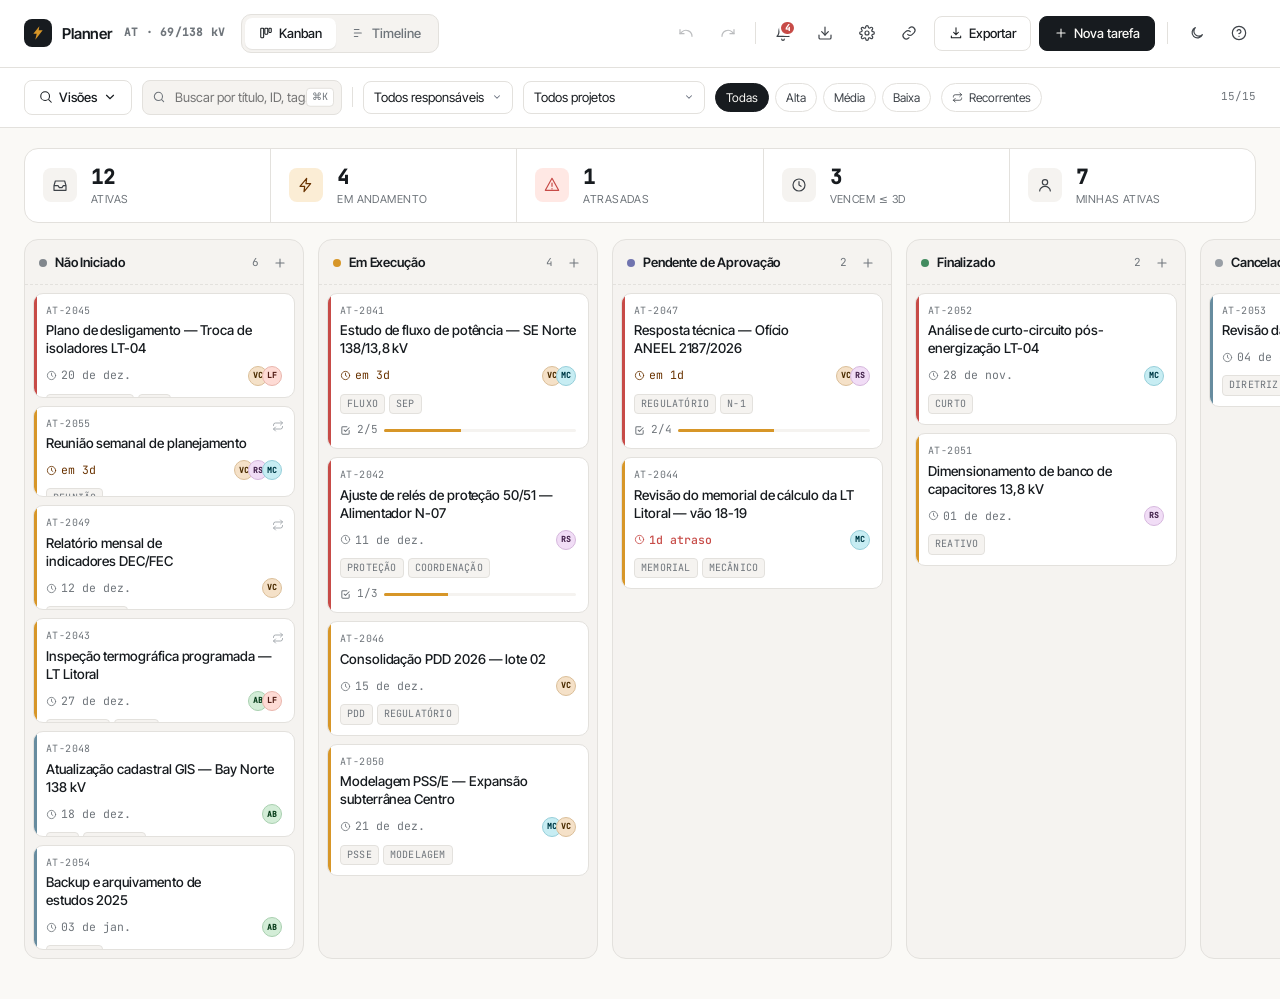
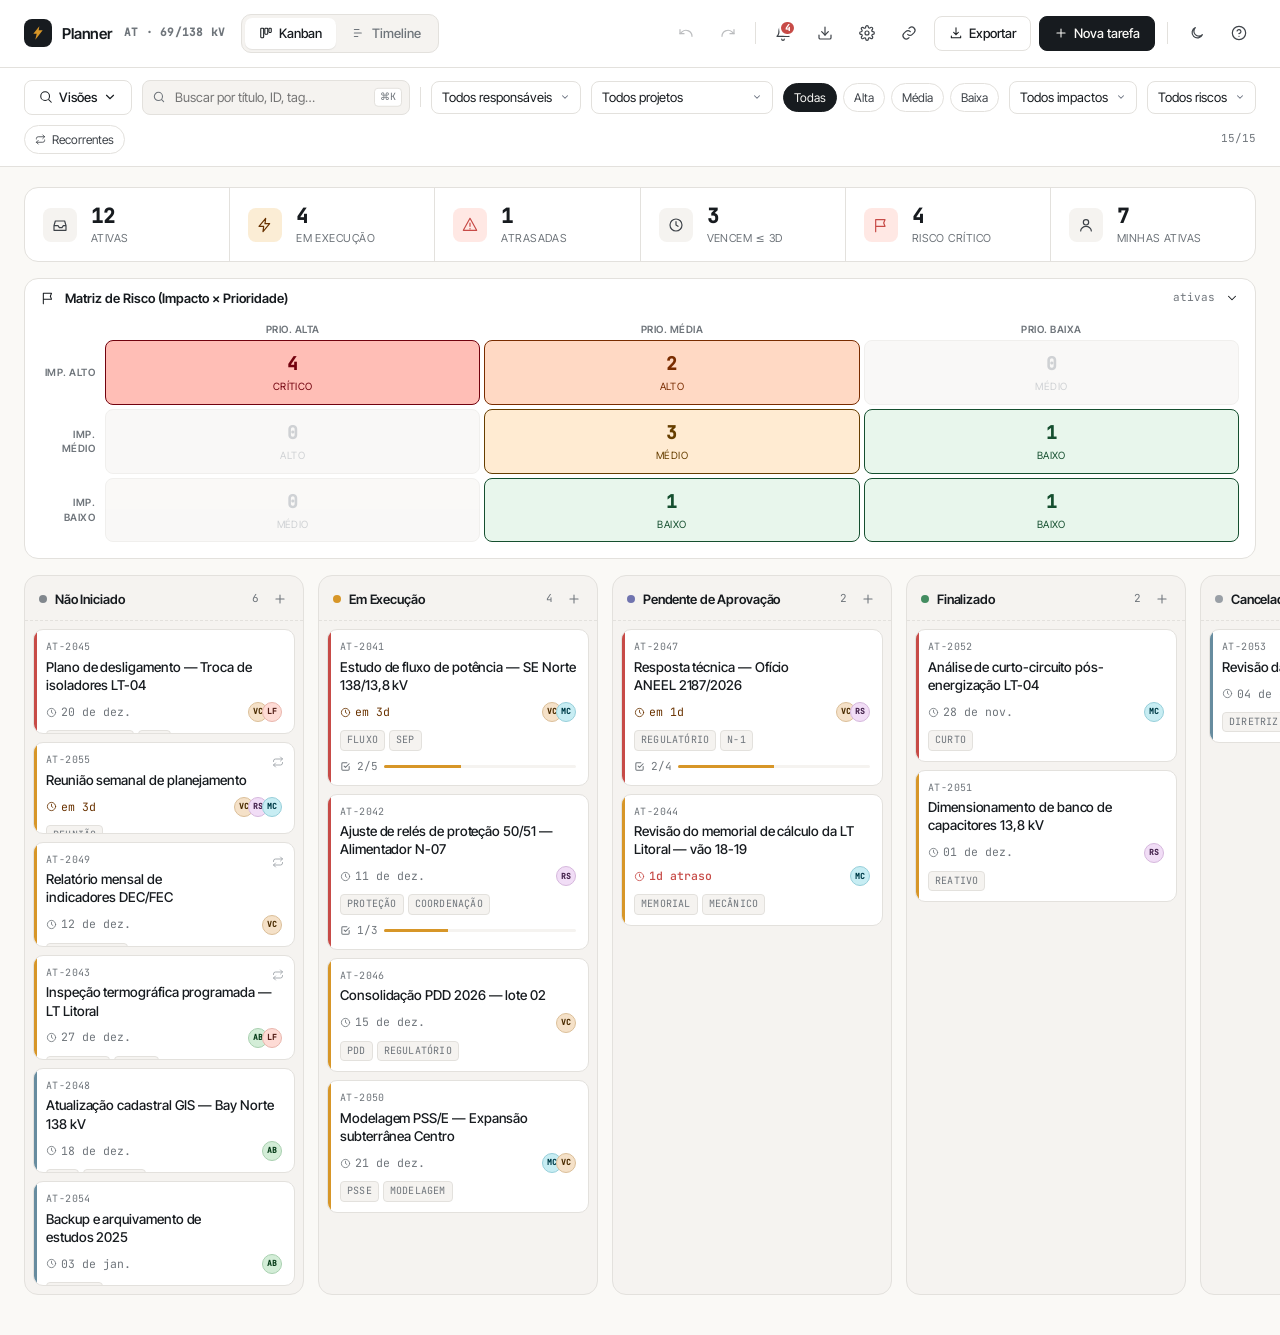
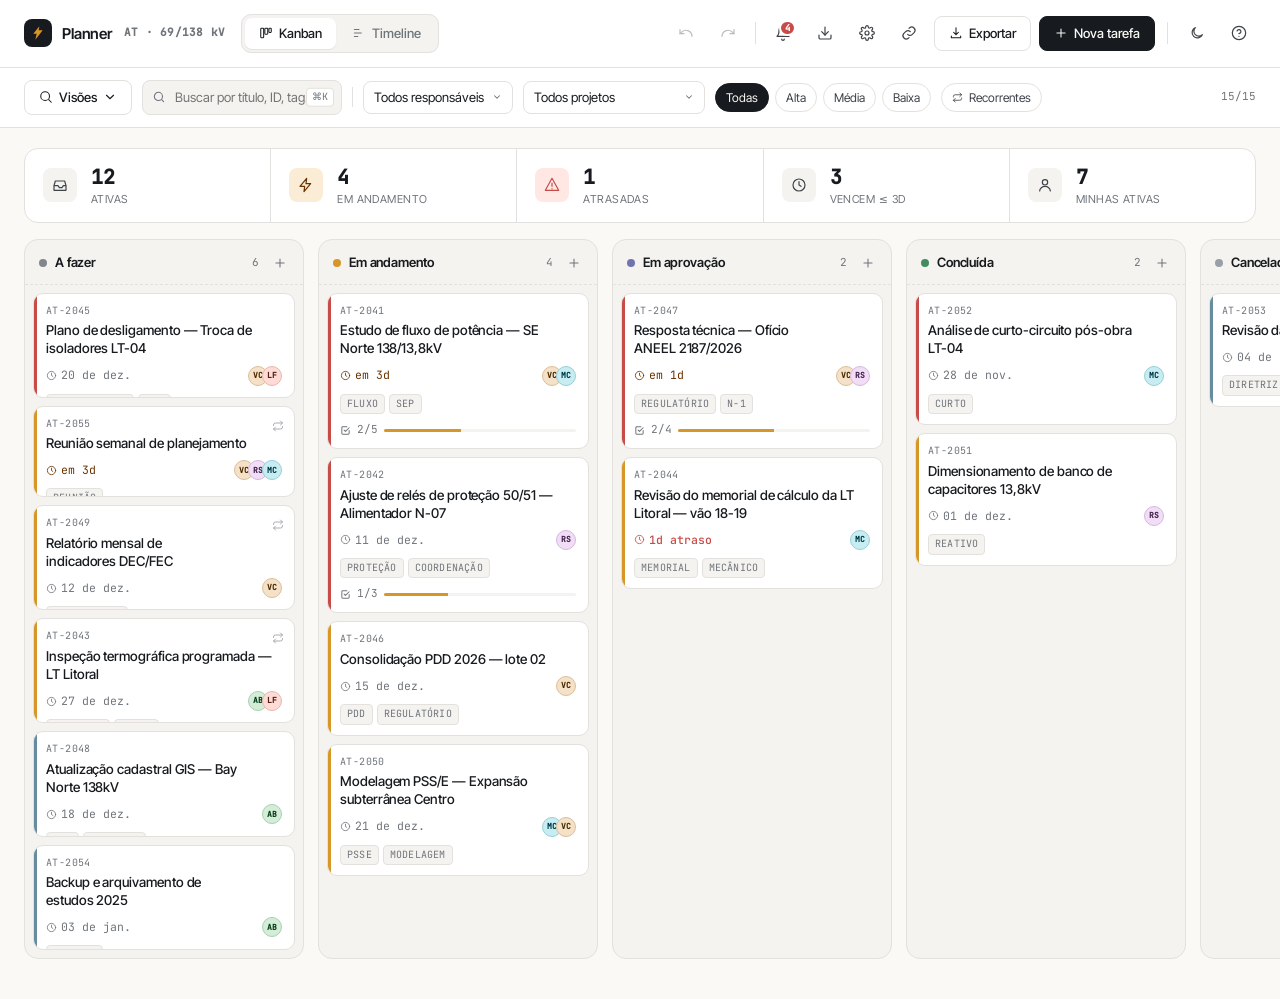
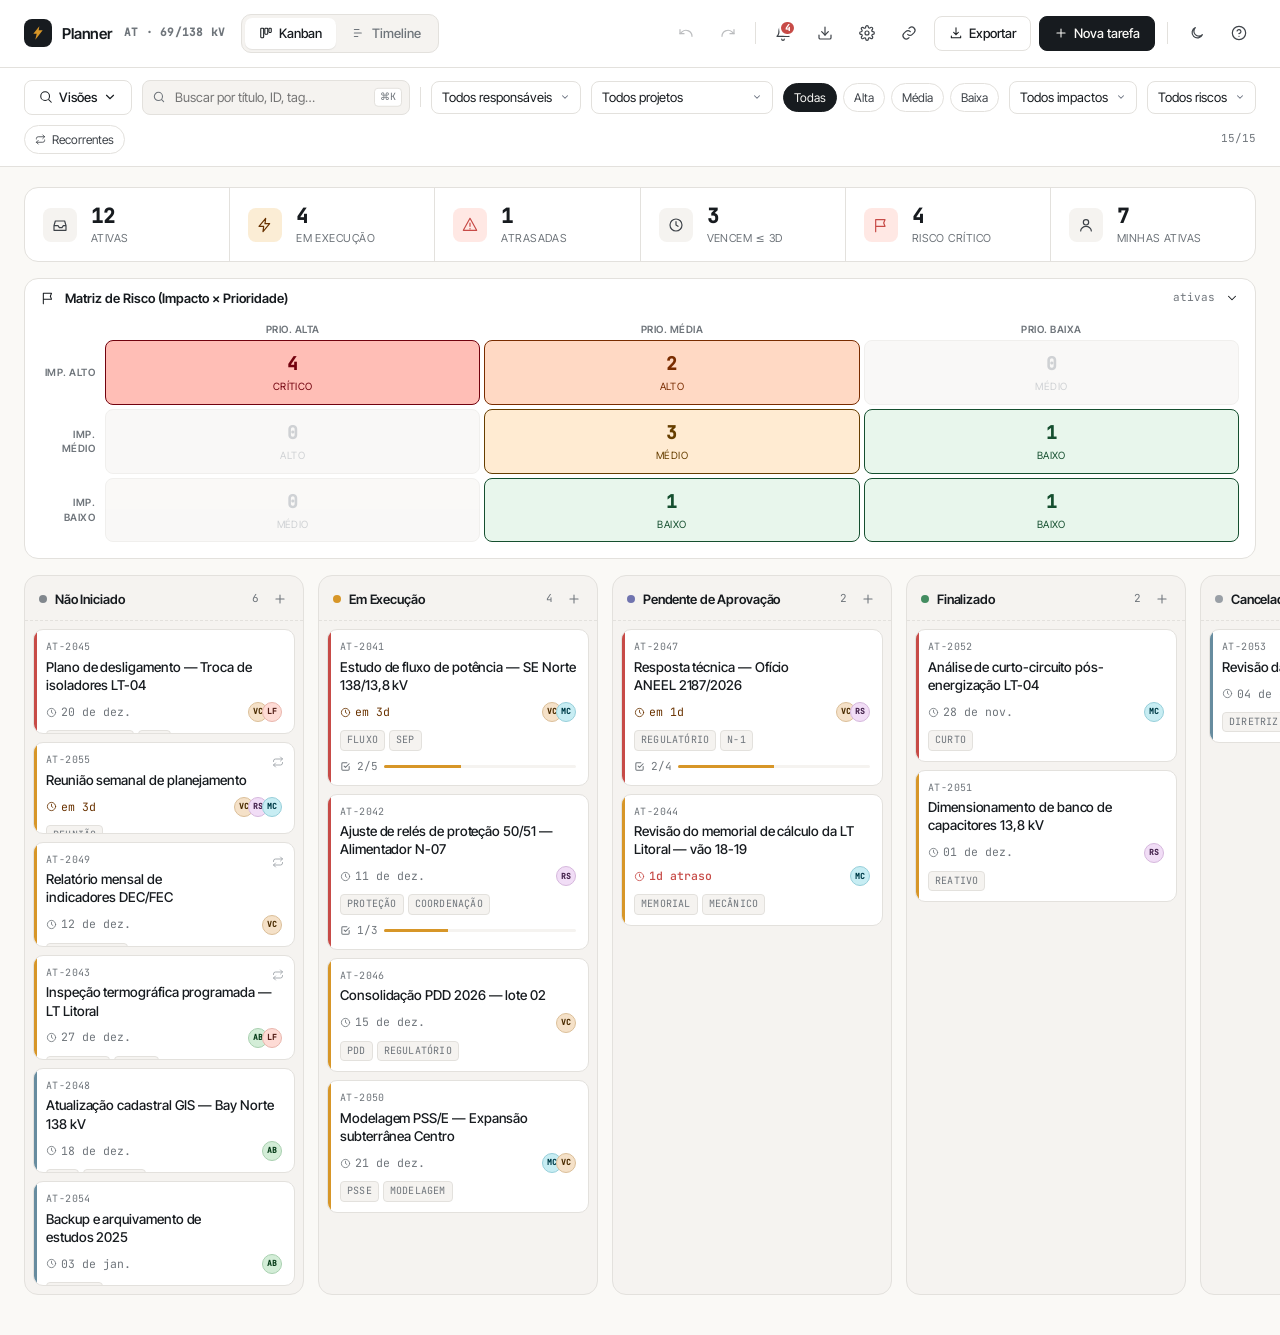
